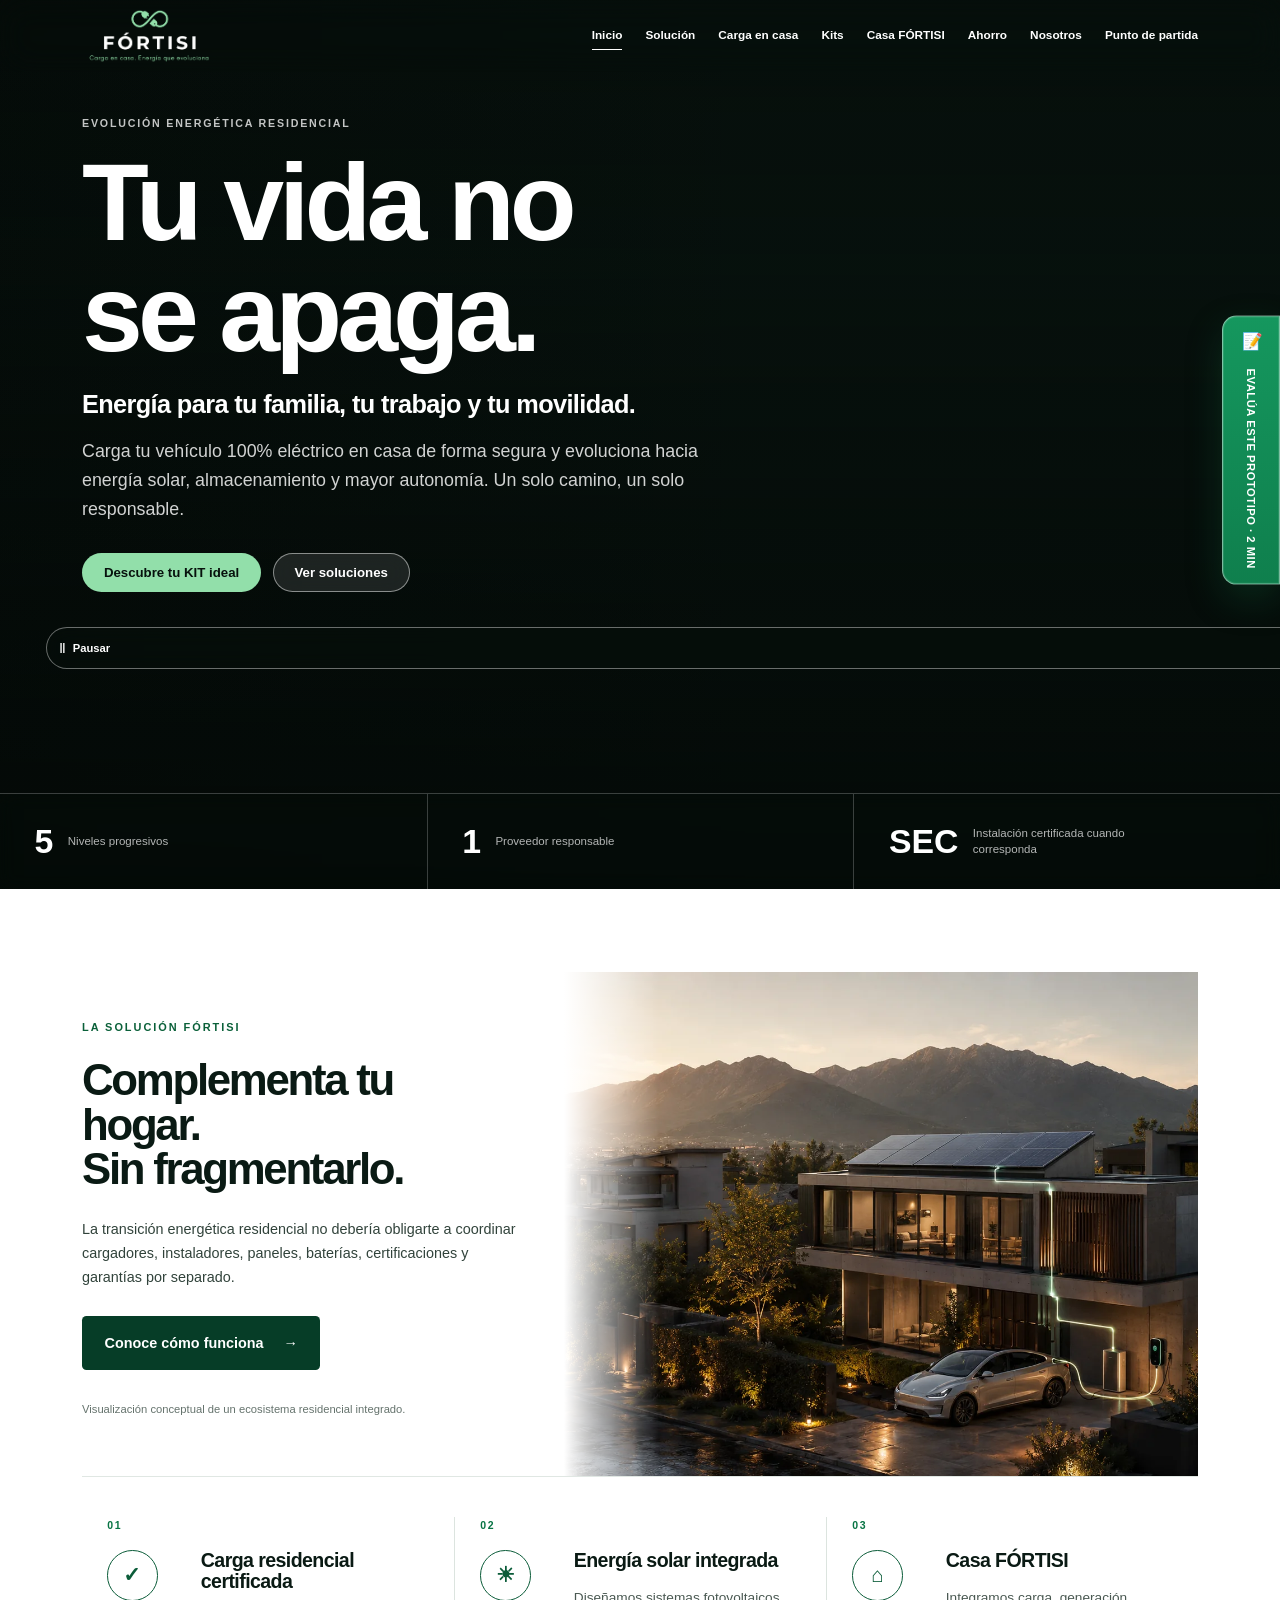
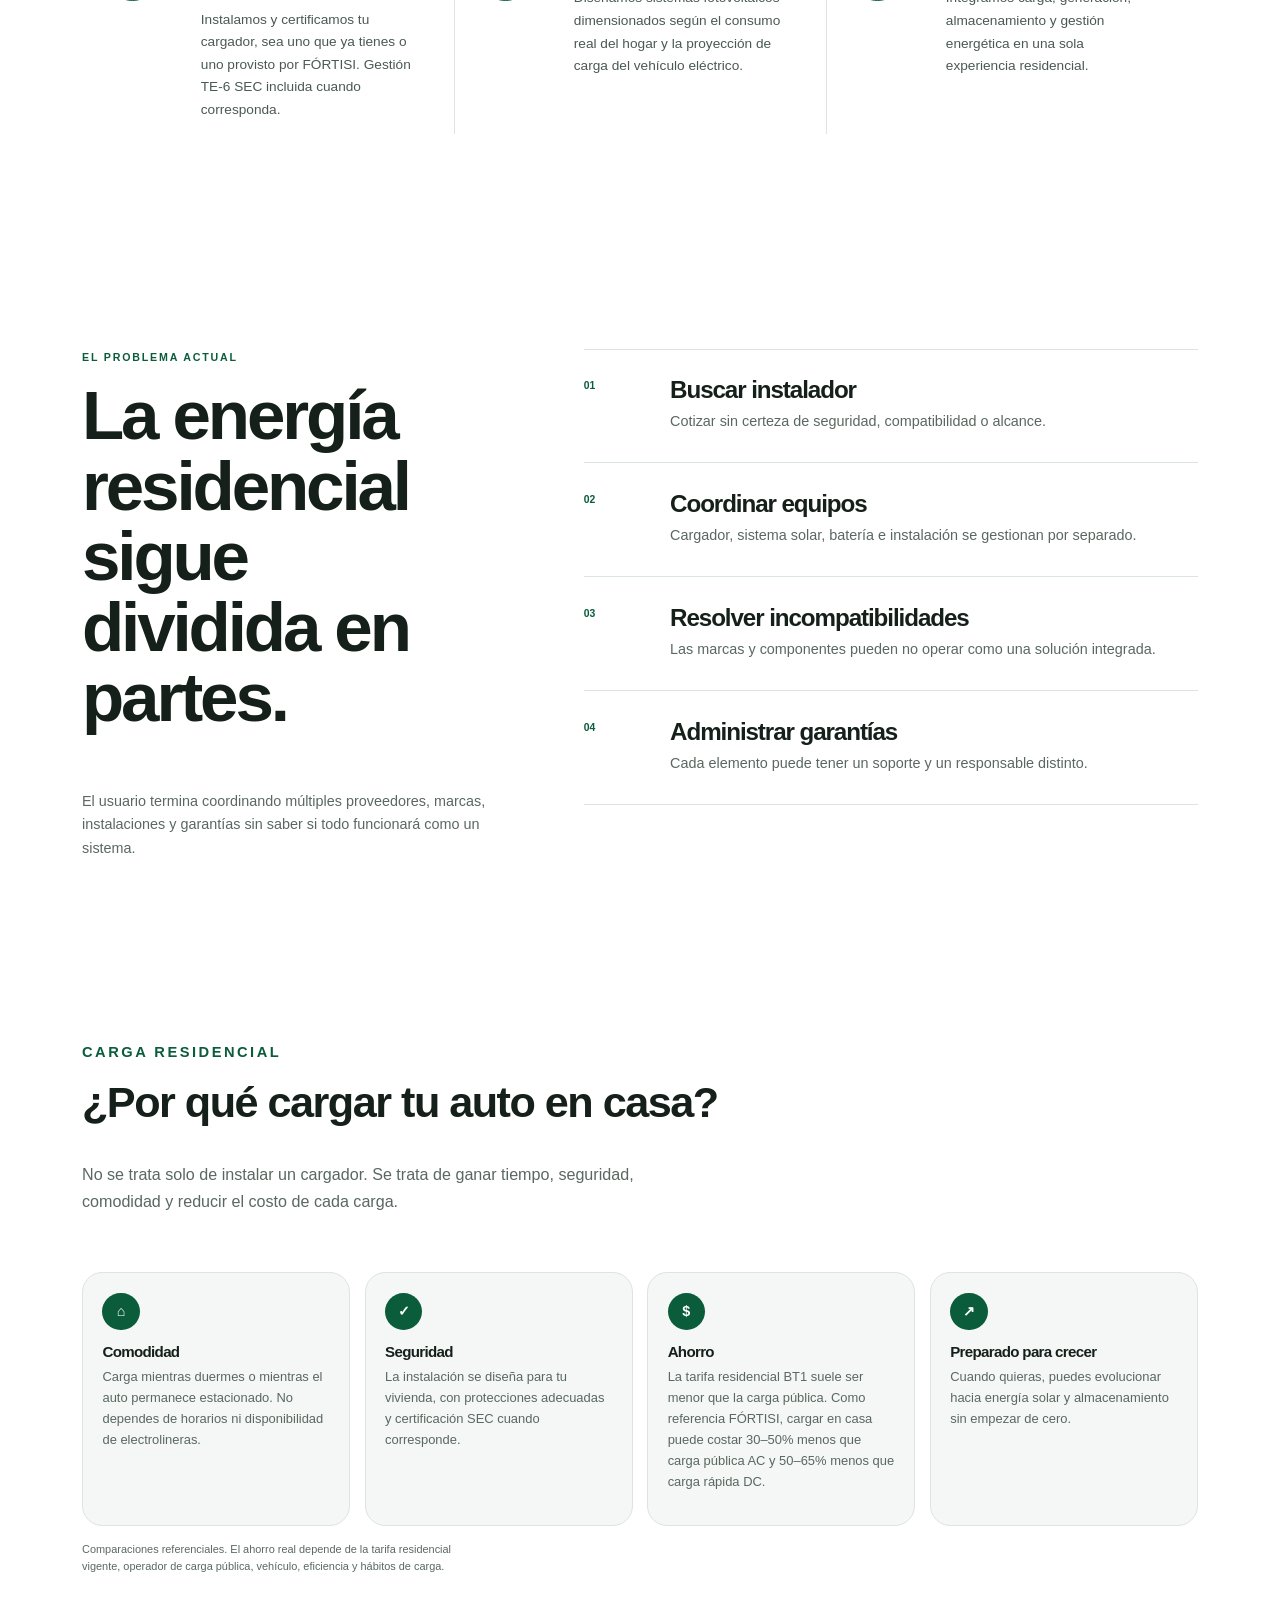
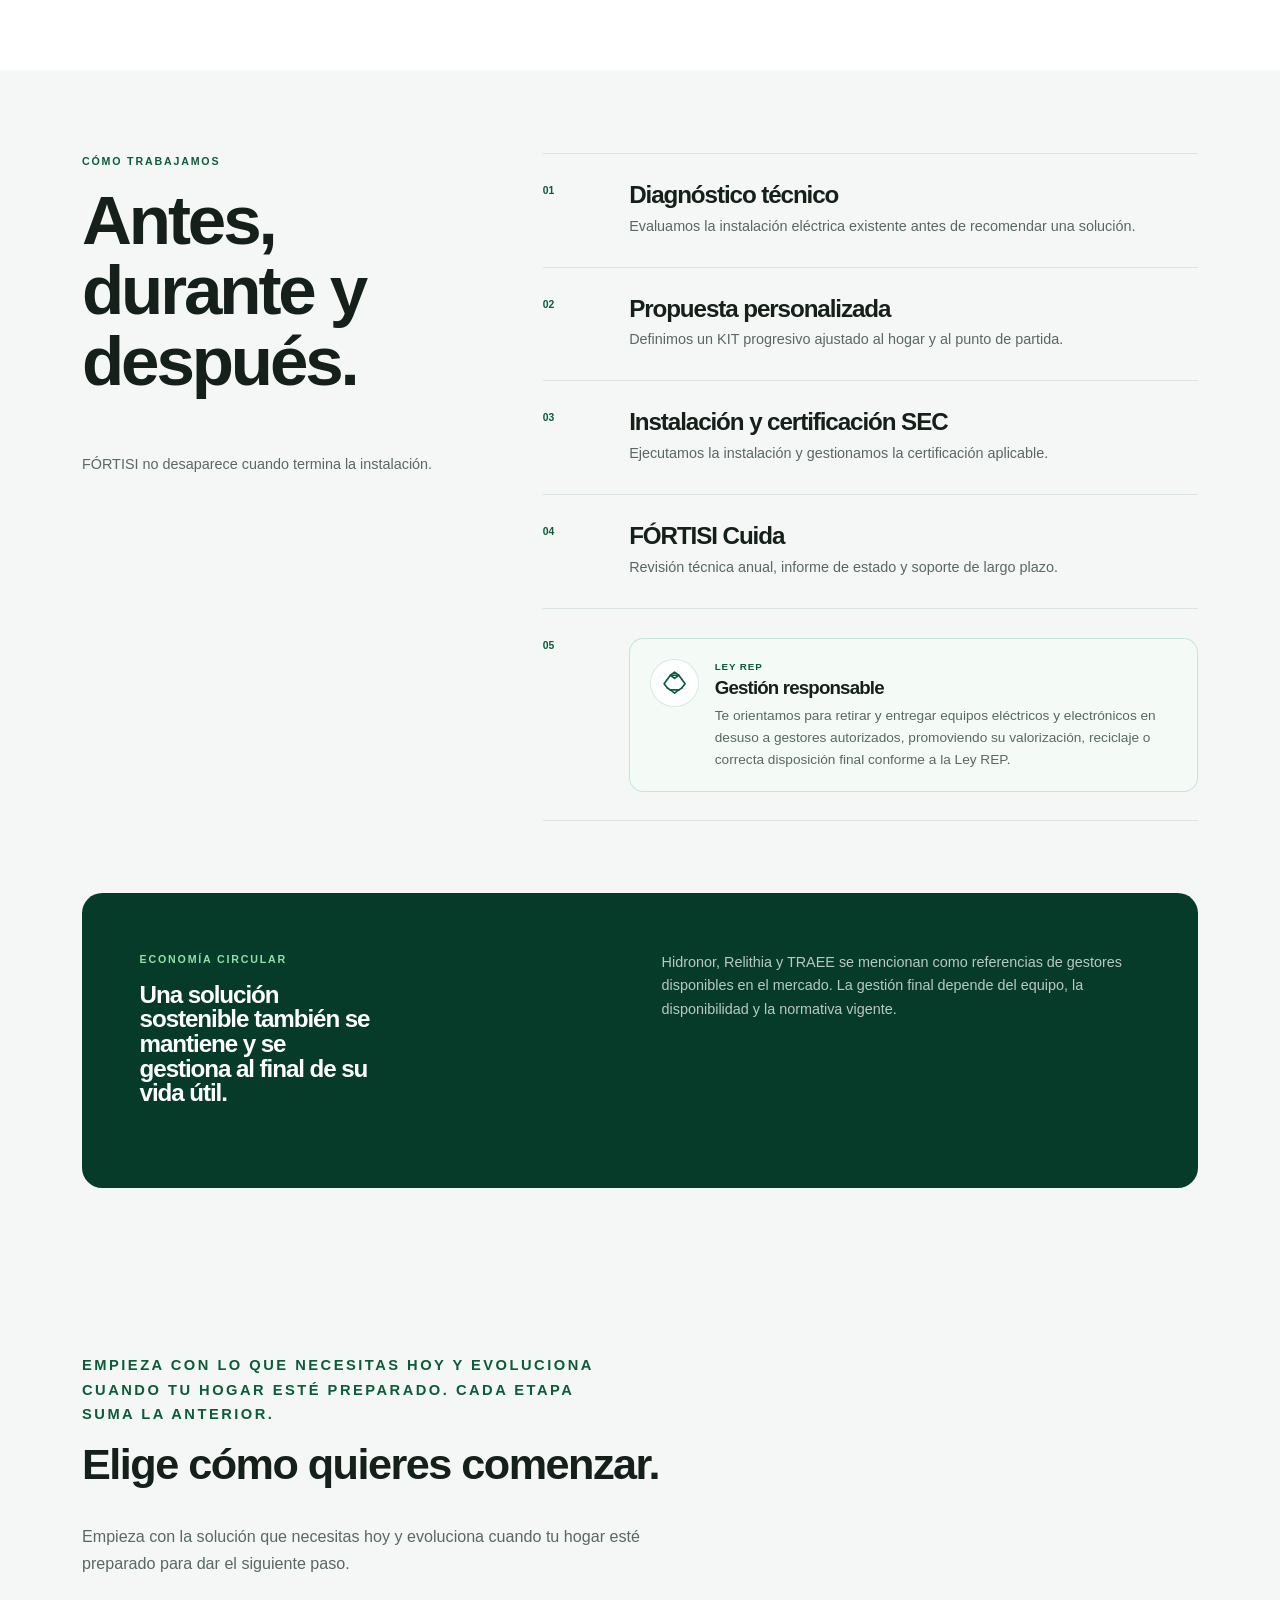
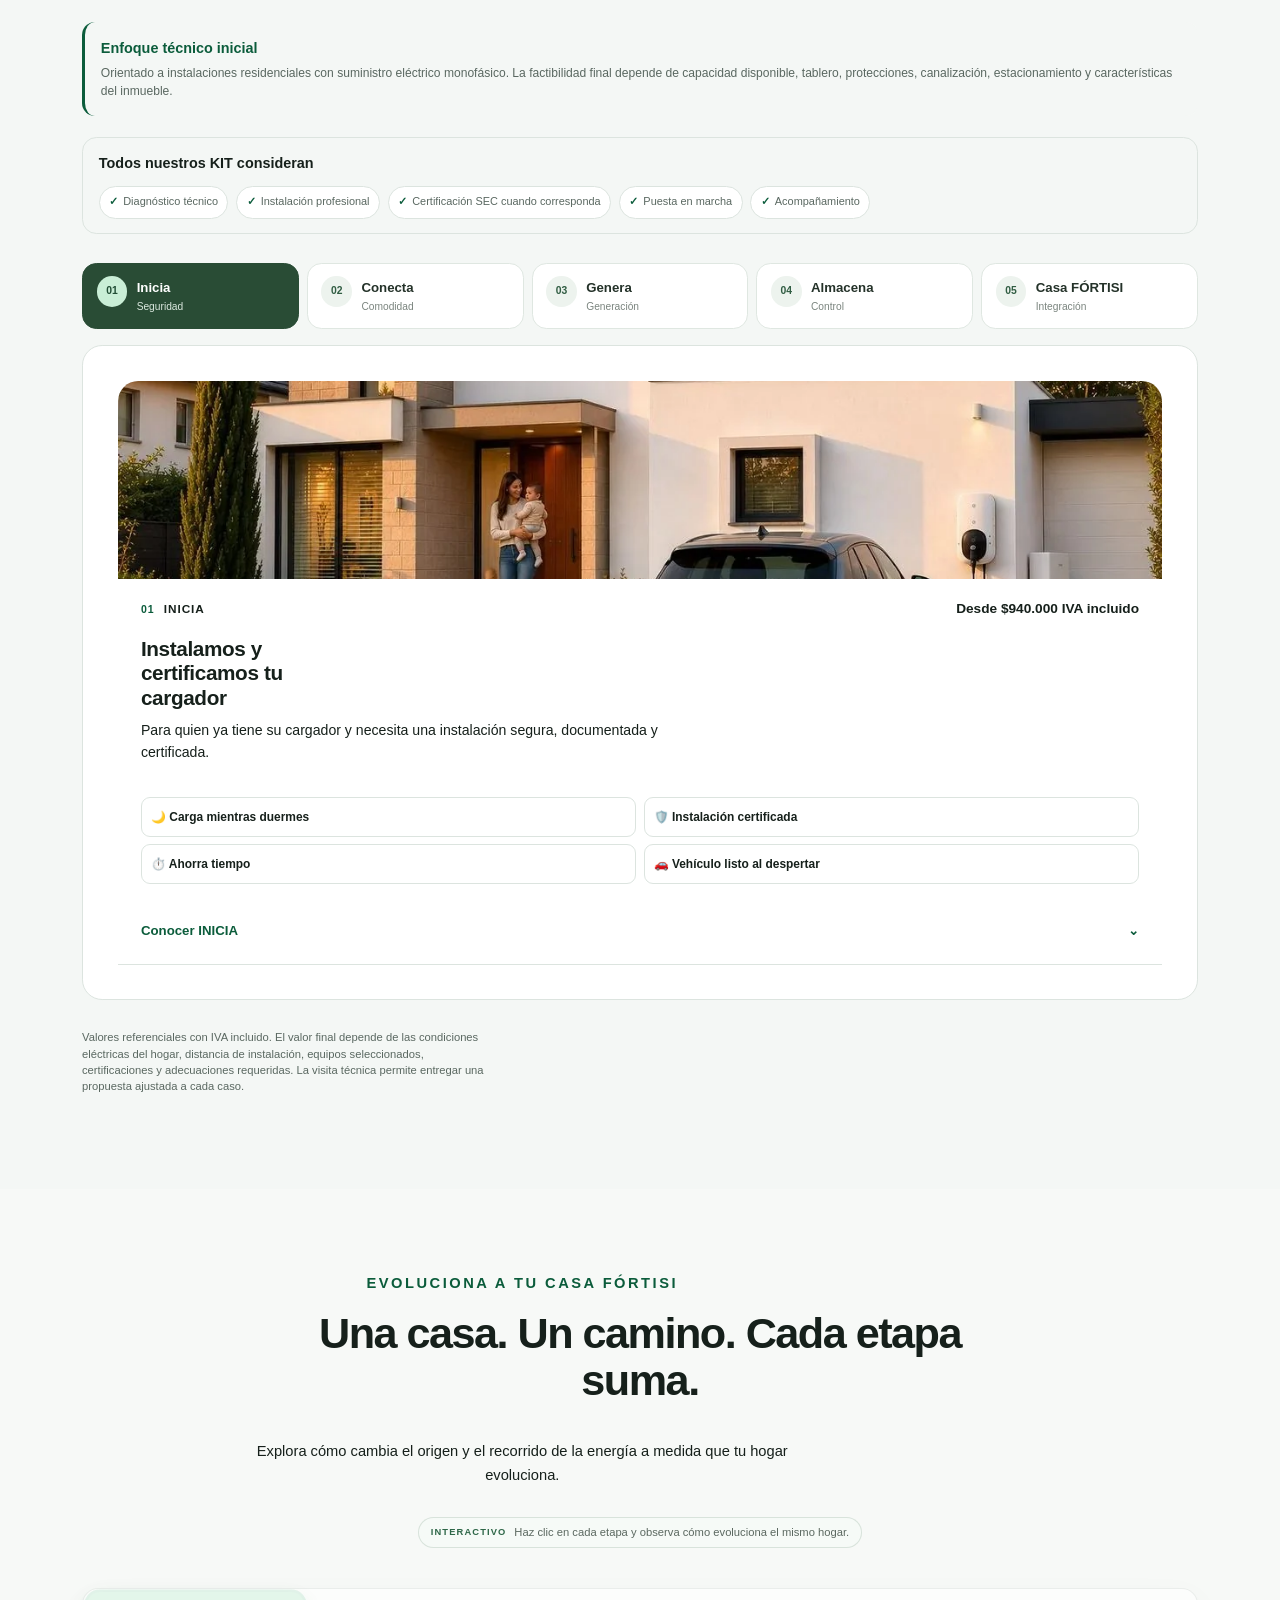
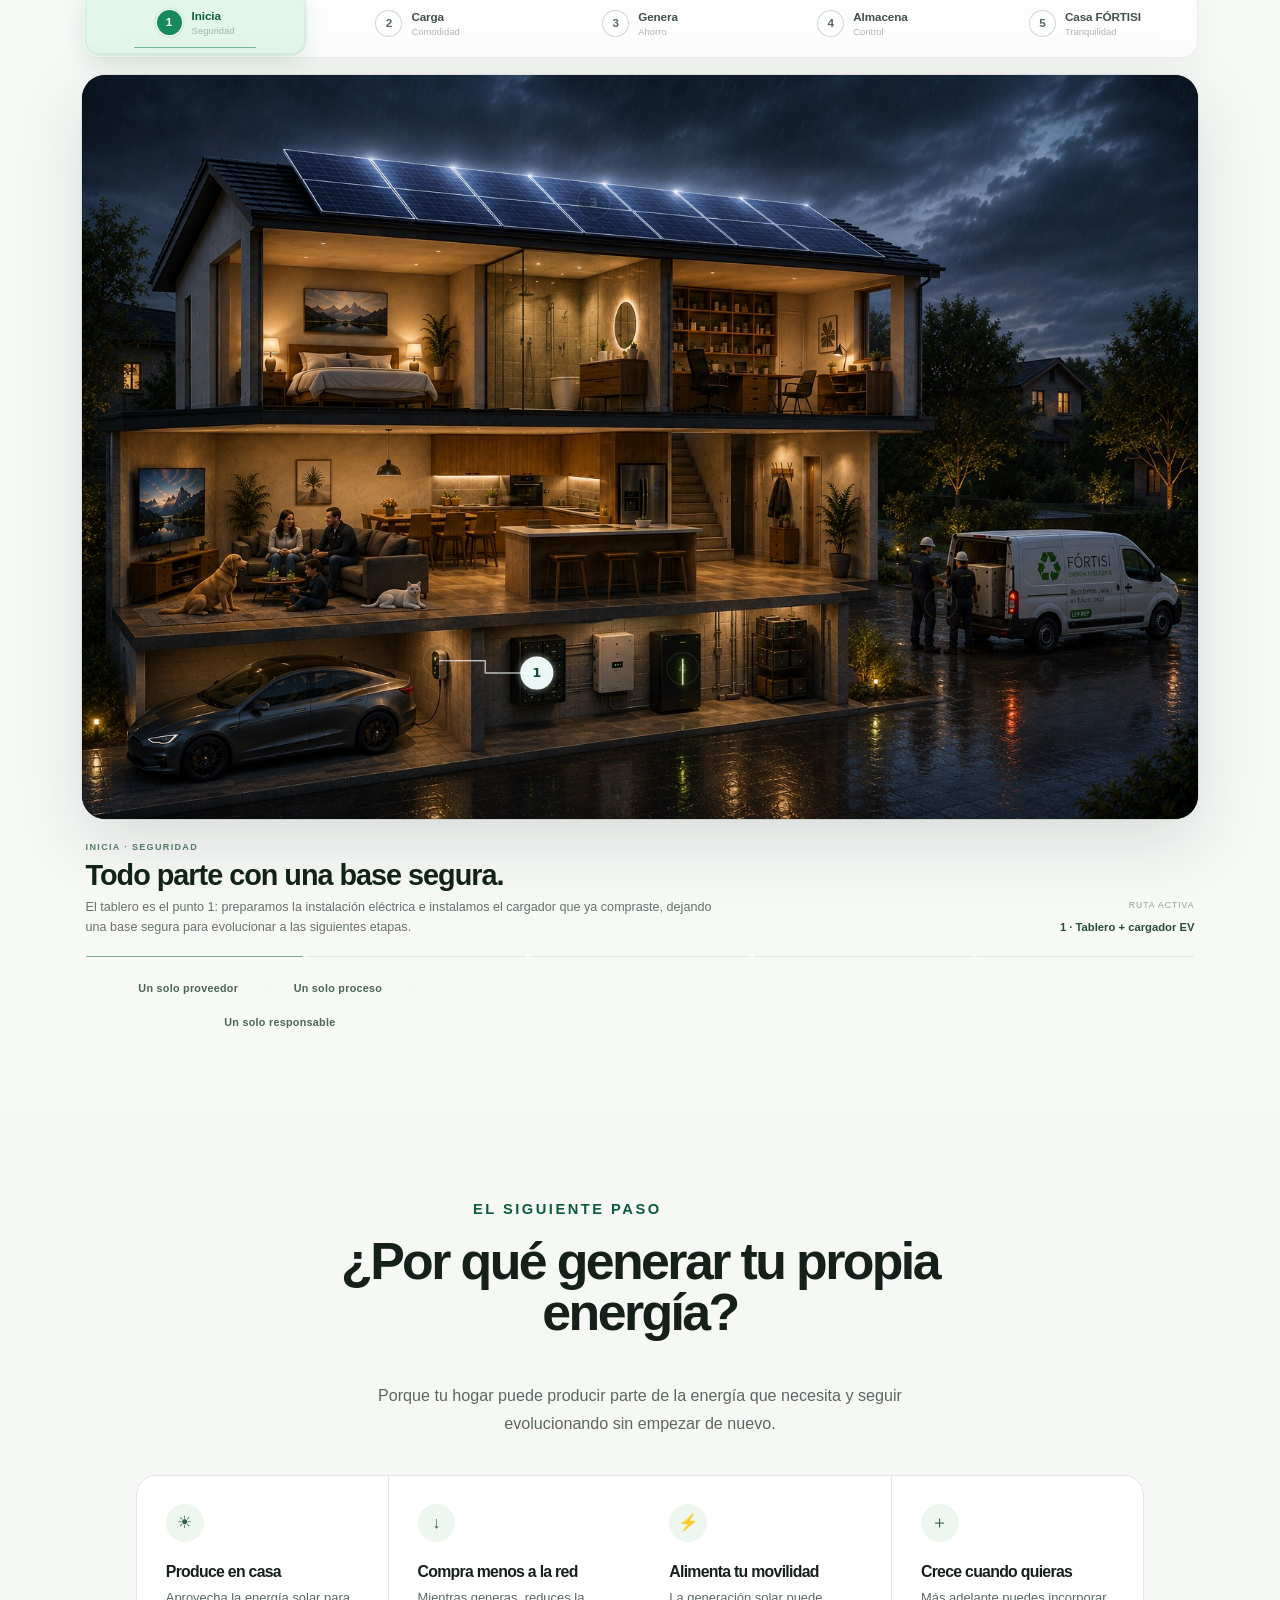
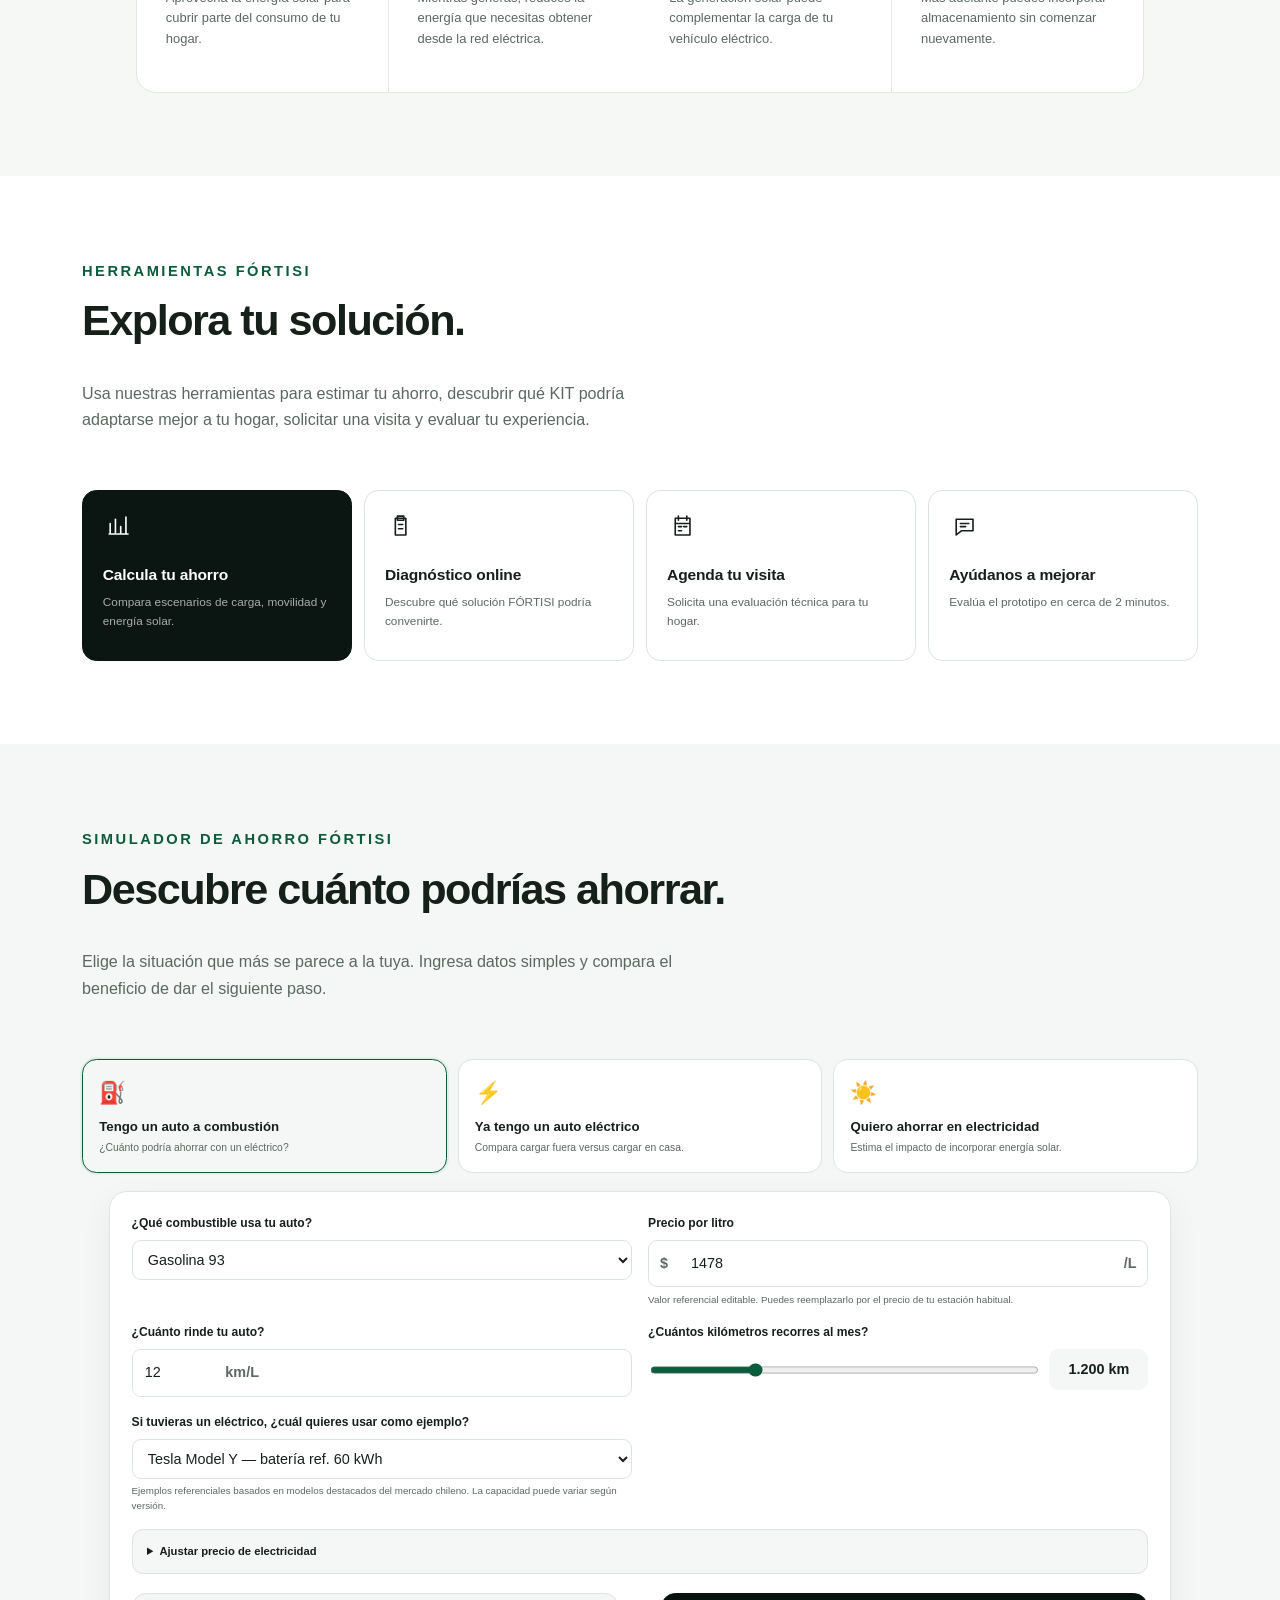
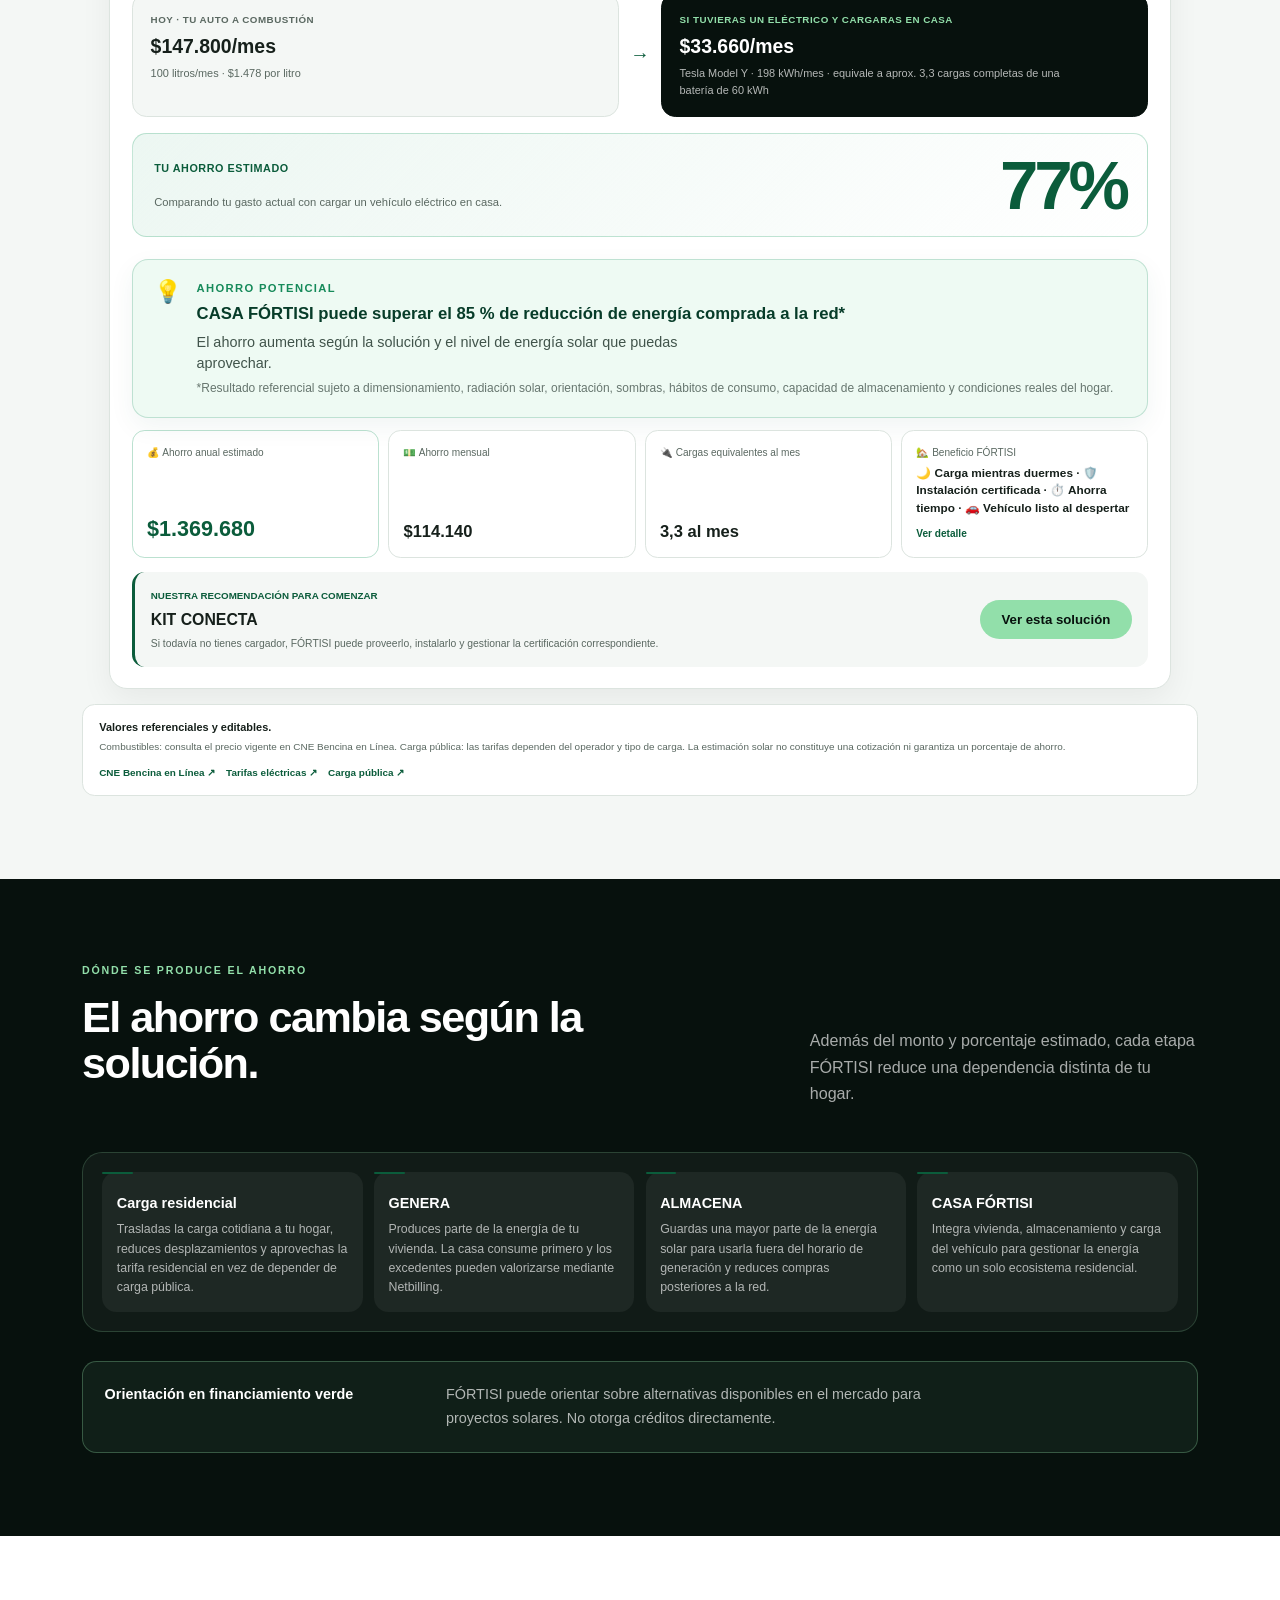
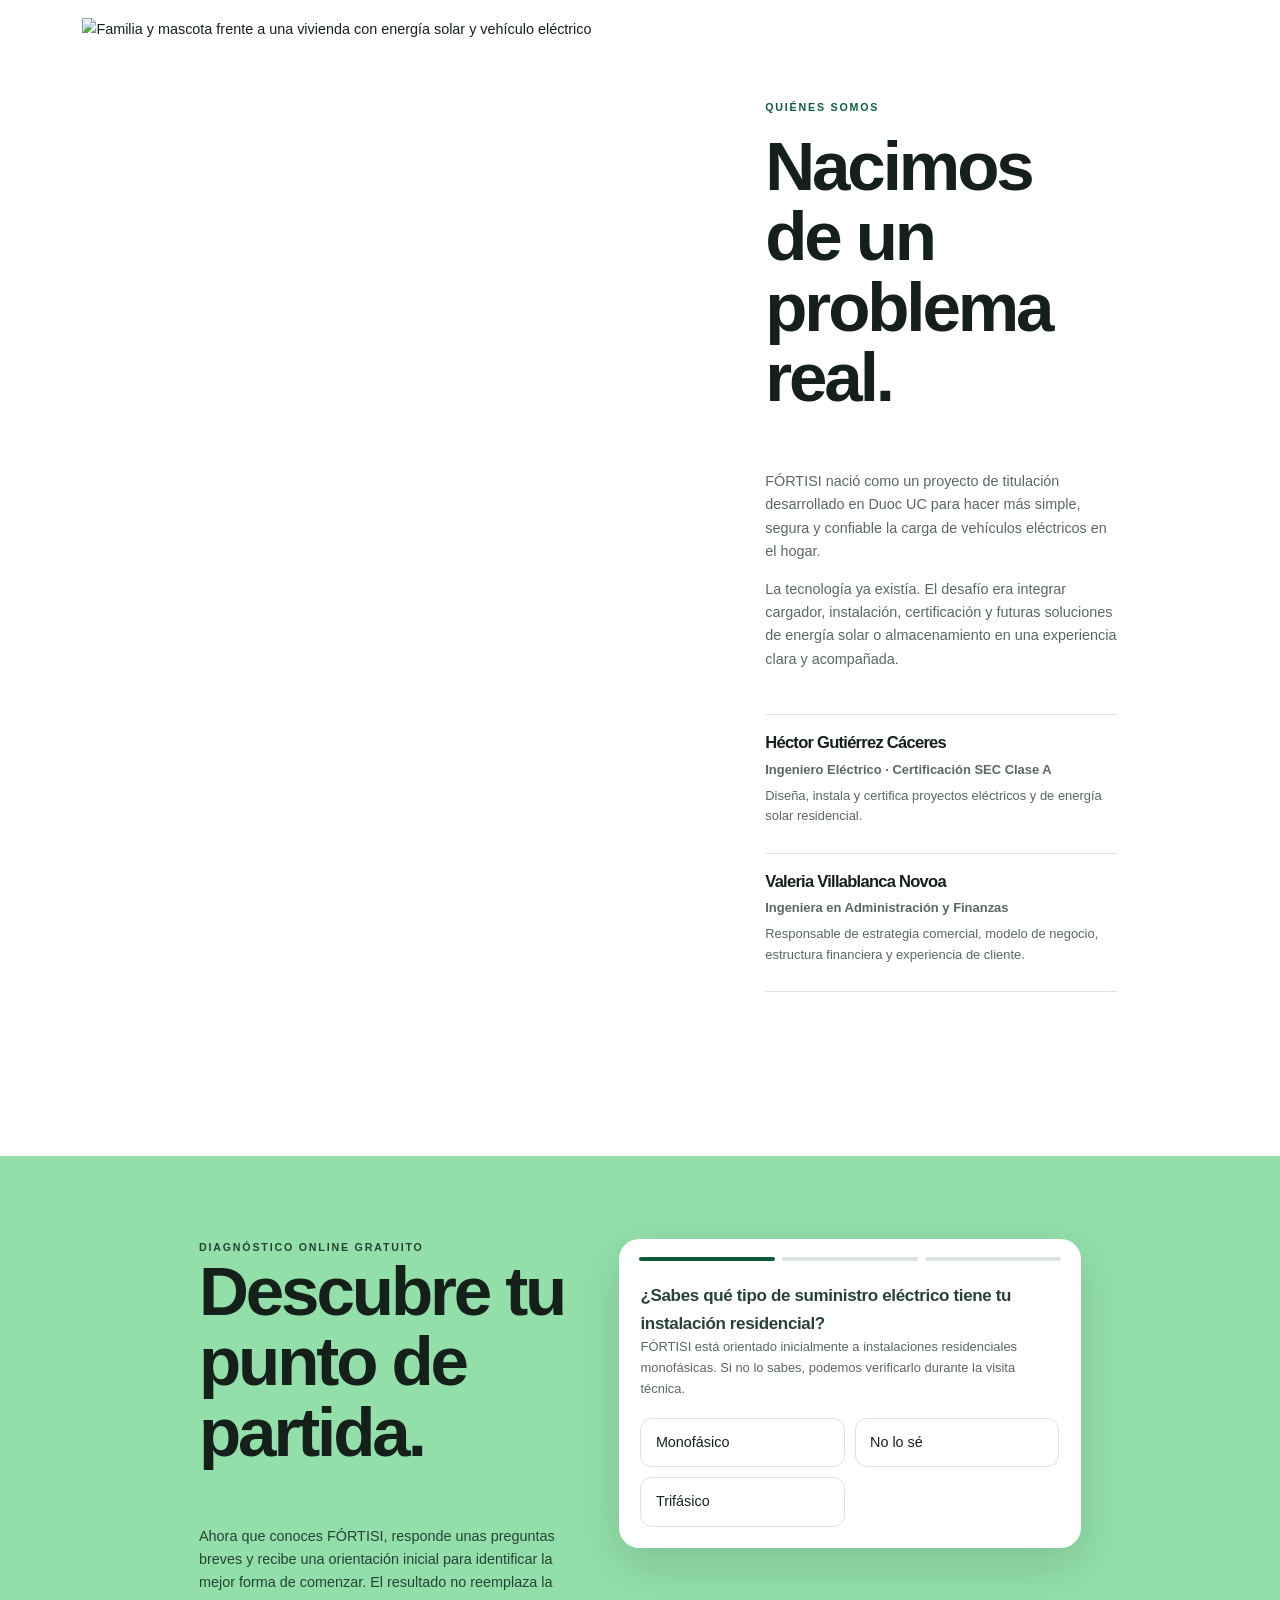
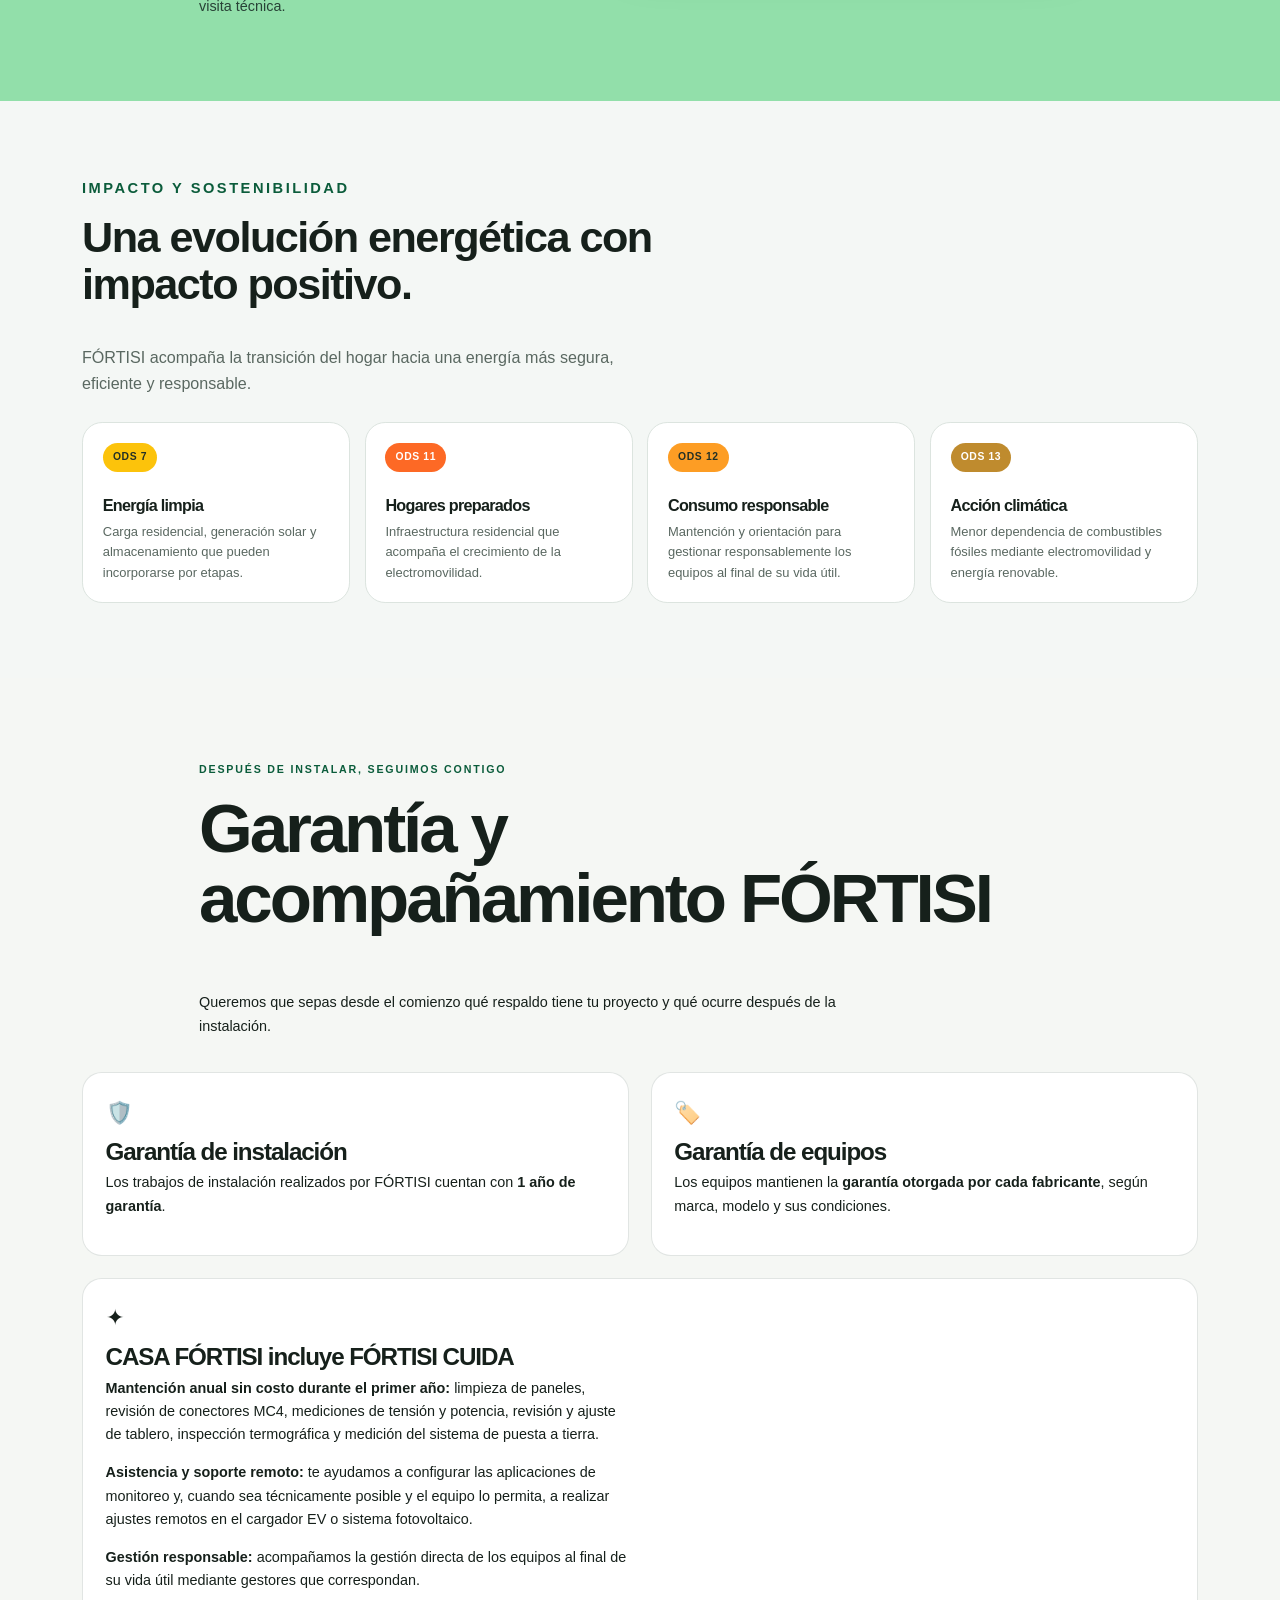
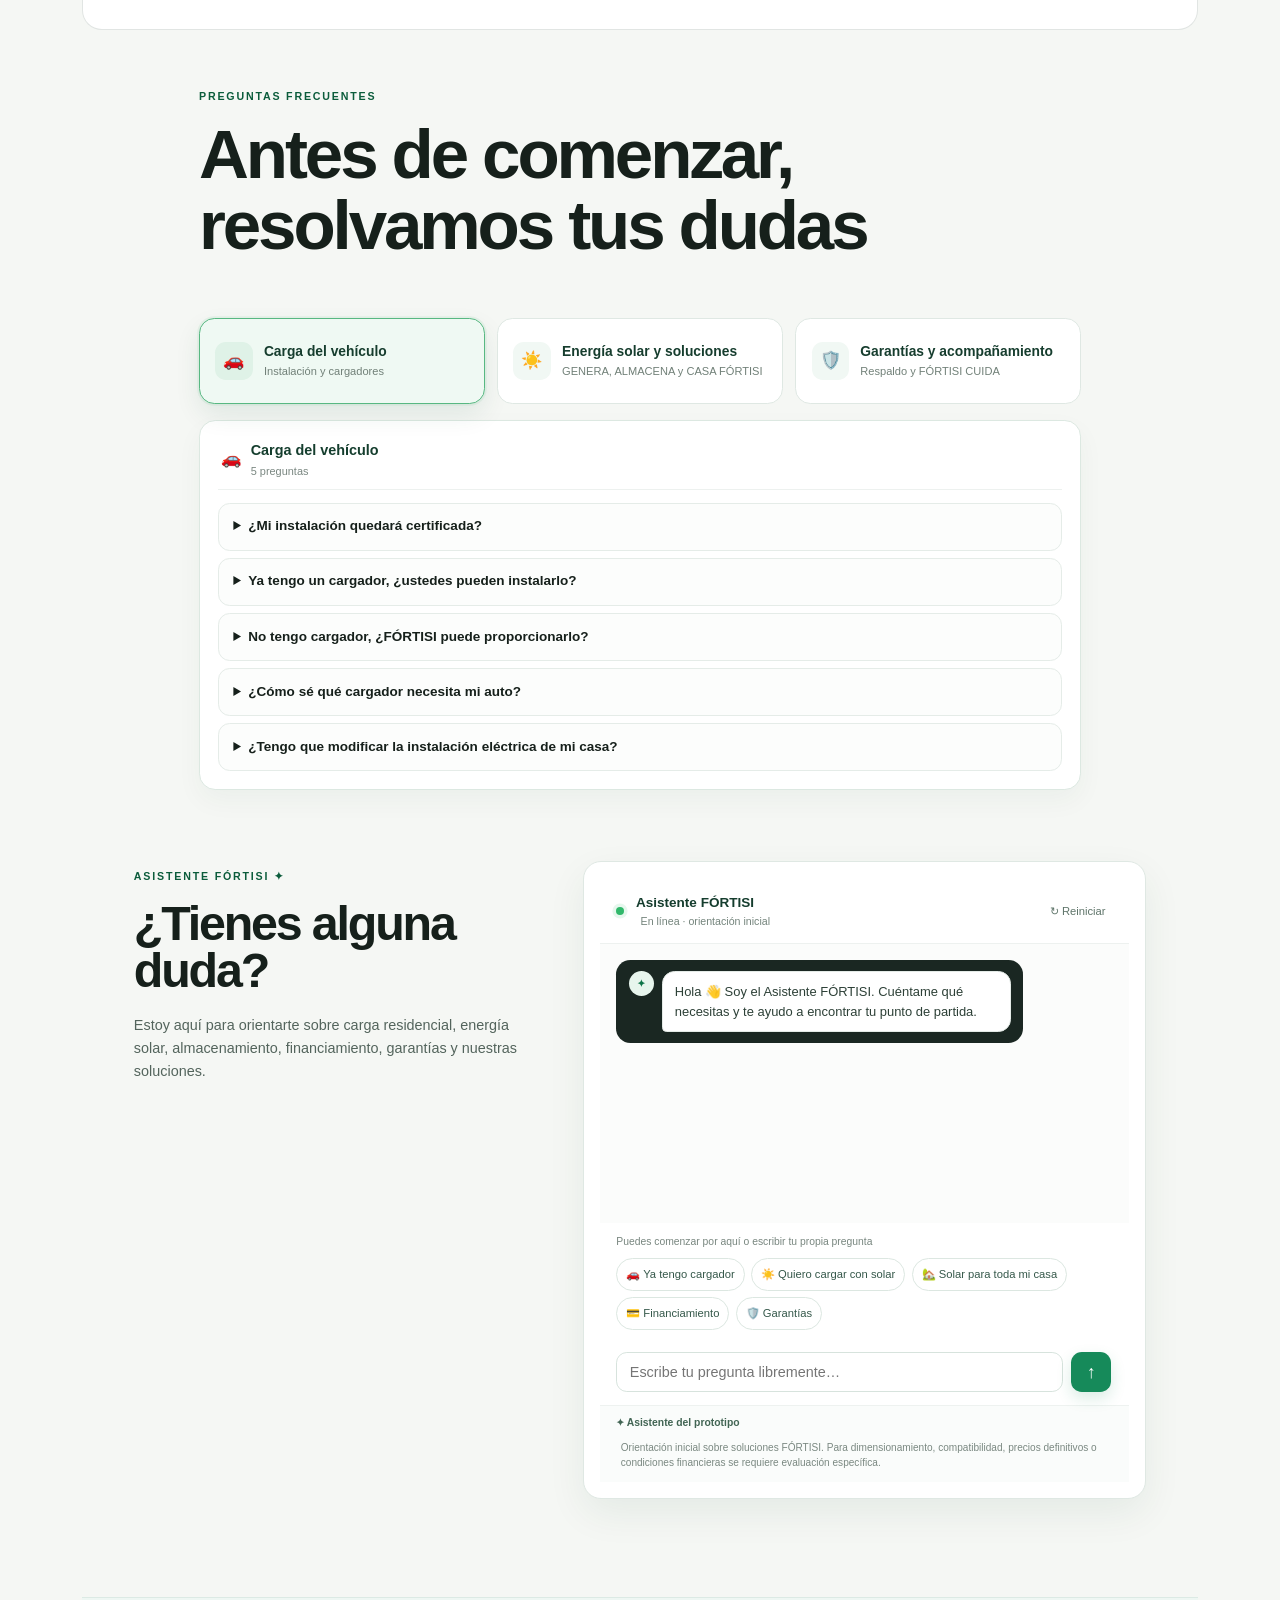
==== index.html @ f65b1d11 "Update index.html" ====
<!-- FÓRTISI · Prototipo final -->
<!DOCTYPE html>

<html lang="es-CL"><head><meta content="text/html; charset=utf-8" http-equiv="Content-Type"/>
<meta content="width=device-width, initial-scale=1" name="viewport"/>
<title>FÓRTISI | Tu vida no se apaga</title>
<meta content="FÓRTISI integra carga residencial para vehículos eléctricos, energía solar, almacenamiento, certificación SEC y mantención en un solo camino para tu hogar." name="description"/>
<meta content="#07110D" name="theme-color"/>
<link href="https://fortisi.cl/" rel="canonical"/>
<meta content="website" property="og:type"/>
<meta content="es_CL" property="og:locale"/>
<meta content="FÓRTISI" property="og:site_name"/>
<meta content="FÓRTISI — Tu vida no se apaga" property="og:title"/>
<meta content="Energía para tu familia, tu trabajo y tu movilidad. Carga, genera, almacena y evoluciona desde tu hogar." property="og:description"/>
<meta content="https://fortisi.cl/" property="og:url"/>
<meta content="https://fortisi.cl/assets/images/hero.webp" property="og:image"/>
<meta content="summary_large_image" name="twitter:card"/>
<meta content="FÓRTISI — Tu vida no se apaga" name="twitter:title"/>
<meta content="Evolución energética residencial integrada." name="twitter:description"/>
<meta content="https://fortisi.cl/assets/images/hero.webp" name="twitter:image"/>
<link as="image" fetchpriority="high" href="assets/images/hero.webp" rel="preload"/>
<script type="application/ld+json">
  {
    "@context":"https://schema.org",
    "@type":"Organization",
    "name":"FÓRTISI",
    "url":"https://fortisi.cl/",
    "email":"contacto@fortisi.cl",
    "telephone":"+56988221485",
    "description":"Empresa EnergyTech que integra carga residencial, energía solar, almacenamiento y gestión energética del hogar.",
    "areaServed":{"@type":"AdministrativeArea","name":"Región Metropolitana, Chile"},
    "founder":[
      {"@type":"Person","name":"Héctor Gutiérrez Cáceres"},
      {"@type":"Person","name":"Valeria Villablanca Novoa"}
    ]
  }
  </script>
<link href="assets/css/styles.css?v=6.4" rel="stylesheet"/>
<style id="fortisi-hero-video-mobile-fix">
/* FÓRTISI · Hero video móvil
   Evita que reglas responsive antiguas oculten el video en iPhone/Android. */
#inicio.hero{
  position:relative;
  overflow:hidden;
}
#inicio.hero .hero__fallback,
#inicio.hero .hero__video{
  position:absolute;
  inset:0;
  width:100%;
  height:100%;
}
#inicio.hero .hero__fallback{
  z-index:0;
}
#inicio.hero .hero__fallback img{
  width:100%;
  height:100%;
  object-fit:cover;
}
#inicio.hero .hero__video{
  z-index:1;
  display:block !important;
  visibility:visible !important;
  opacity:1 !important;
  object-fit:cover;
  object-position:center center;
  pointer-events:none;
  background:transparent;
}
#inicio.hero .hero__overlay{
  z-index:2;
}
#inicio.hero .hero__content,
#inicio.hero .media-toggle,
#inicio.hero .hero__rail{
  position:relative;
  z-index:3;
}
@media (max-width:720px){
  #inicio.hero .hero__video{
    display:block !important;
    visibility:visible !important;
    opacity:1 !important;
    min-width:100%;
    min-height:100%;
    width:100%;
    height:100%;
  }
}
</style>

<!-- Interfaz FÓRTISI -->
<style id="fortisi-v64-solution-premium">
.solution-premium{background:#fff;color:#0c1d16;padding:clamp(72px,8vw,132px) 0 0;overflow:hidden}
.solution-premium__wrap{max-width:1540px;margin:0 auto}
.solution-premium__hero{display:grid;grid-template-columns:minmax(500px,.95fr) minmax(0,1.25fr);min-height:560px;align-items:stretch;column-gap:0}
.solution-premium__copy{padding:clamp(28px,3.2vw,52px) clamp(34px,4vw,64px) 42px 0;display:flex;flex-direction:column;justify-content:center;align-items:flex-start;position:relative;z-index:2}
.solution-premium__copy .eyebrow{margin:0 0 24px;color:#0a6039;letter-spacing:.18em;font-size:.76rem;font-weight:700;text-transform:uppercase}
.solution-premium__copy h2{font-size:clamp(3rem,3.8vw,4.65rem);line-height:1.01;letter-spacing:-.052em;margin:0 0 30px;max-width:650px;color:#0a1a14;text-wrap:balance}
.solution-premium__lead{font-size:clamp(1rem,1.12vw,1.18rem);line-height:1.65;max-width:560px;color:#31433b;margin:0 0 30px}
.solution-premium__cta{display:inline-flex;align-items:center;gap:22px;background:#063d27;color:#fff;text-decoration:none;padding:17px 25px;border-radius:5px;font-weight:650;transition:transform .2s ease,background .2s ease}
.solution-premium__cta:hover{transform:translateY(-2px);background:#075432}
.solution-premium__caption{margin-top:34px;padding-top:0;font-size:.78rem;color:#65736d;max-width:390px;line-height:1.45}
.solution-premium__media{margin:0;min-width:0;position:relative;overflow:hidden;min-height:560px}
.solution-premium__media:before{content:"";position:absolute;z-index:1;left:0;top:0;bottom:0;width:15%;background:linear-gradient(90deg,#fff 0%,rgba(255,255,255,.72) 28%,rgba(255,255,255,0) 100%);pointer-events:none}
.solution-premium__media img{display:block;width:100%;height:100%;min-height:560px;object-fit:cover;object-position:55% 52%}
.solution-premium__features{border-top:1px solid #e0e7e3;display:grid;grid-template-columns:repeat(3,1fr);padding:44px 0 54px}
.solution-premium__features article{position:relative;display:grid;grid-template-columns:82px 1fr;gap:22px;padding:10px 48px 14px 28px;min-height:176px}
.solution-premium__features article+article{border-left:1px solid #dce4df}
.solution-premium__features .index{position:absolute;top:0;left:28px;color:#087444;font-size:.73rem;font-weight:800;letter-spacing:.16em}
.solution-premium__feature-icon{margin-top:27px;width:56px;height:56px;border:2px solid #0b5c39;color:#0b5c39;display:grid;place-items:center;border-radius:50%;font-size:1.45rem;font-weight:700}
.solution-premium__features h3{font-size:clamp(1.25rem,1.7vw,1.65rem);line-height:1.08;margin:27px 0 18px;color:#0a1a14;letter-spacing:-.03em}
.solution-premium__features p{margin:0;color:#4a5952;font-size:.95rem;line-height:1.65}
@media(max-width:1100px){.solution-premium{padding-top:72px}.solution-premium__hero{grid-template-columns:1fr}.solution-premium__copy{padding-right:0;padding-bottom:34px}.solution-premium__caption{margin-top:34px;padding-top:0}.solution-premium__media{border-radius:18px;min-height:440px}.solution-premium__media:before{display:none}.solution-premium__media img{min-height:440px}.solution-premium__features{grid-template-columns:1fr;margin-top:28px}.solution-premium__features article{grid-template-columns:64px 1fr;padding:24px 0 28px 0}.solution-premium__features article+article{border-left:0;border-top:1px solid #dce4df}.solution-premium__features .index{left:0;top:20px}.solution-premium__feature-icon{margin-top:30px}}
@media(max-width:600px){.solution-premium__copy h2{font-size:clamp(2.45rem,13vw,3.6rem)}.solution-premium__media,.solution-premium__media img{min-height:330px}.solution-premium__features article{grid-template-columns:52px 1fr}.solution-premium__feature-icon{width:44px;height:44px;font-size:1.1rem}.solution-premium__features h3{font-size:1.25rem}}
</style>
<style>
.prototype-survey-tab{ text-decoration:none; }
</style>
<style>
.trust-faq{padding:84px 0;background:#f5f7f4}.trust-faq__head{max-width:760px;margin-bottom:30px}.trust-grid{display:grid;grid-template-columns:repeat(2,minmax(0,1fr));gap:18px}.trust-card{background:#fff;border:1px solid rgba(10,40,30,.12);border-radius:22px;padding:25px}.trust-card>span{font-size:24px}.trust-card h3{margin:10px 0 8px}.trust-card--wide{grid-column:1/-1}.faq-block{margin-top:64px;max-width:920px}.faq-list{margin-top:24px;border-top:1px solid rgba(10,40,30,.14)}.faq-list details{border-bottom:1px solid rgba(10,40,30,.14);padding:0}.faq-list summary{cursor:pointer;font-weight:700;padding:19px 42px 19px 0;position:relative;list-style:none}.faq-list summary::-webkit-details-marker{display:none}.faq-list summary:after{content:'+';position:absolute;right:8px;font-size:22px;font-weight:400}.faq-list details[open] summary:after{content:'–'}.faq-list details p{max-width:760px;margin:0;padding:0 42px 20px 0;line-height:1.65}.ai-demo{margin-top:72px;display:grid;grid-template-columns:.85fr 1.15fr;gap:34px;align-items:start}.ai-chat{background:#0a100e;color:#fff;border-radius:24px;padding:18px;box-shadow:0 20px 55px rgba(0,0,0,.14)}.ai-chat__messages{height:310px;overflow:auto;padding:8px;display:flex;flex-direction:column;gap:12px}.ai-msg{max-width:84%;padding:12px 14px;border-radius:16px;line-height:1.45;font-size:14px}.ai-msg--bot{background:#1a2722;align-self:flex-start}.ai-msg--user{background:#fff;color:#0a100e;align-self:flex-end}.ai-chat__form{display:flex;gap:8px;background:#fff;border-radius:14px;padding:6px;margin-top:10px}.ai-chat__form input{flex:1;border:0;outline:0;padding:10px;font:inherit;min-width:0}.ai-chat__form button{border:0;background:#173e30;color:#fff;width:42px;height:42px;border-radius:10px;font-size:20px;cursor:pointer}.ai-chat small{display:block;color:#b9c5c0;margin:10px 5px 0}.kit-guarantee{margin-top:12px;padding:12px 14px;border-radius:12px;background:rgba(23,62,48,.06);font-size:13px;line-height:1.5}@media(max-width:760px){.trust-grid,.ai-demo{grid-template-columns:1fr}.trust-card--wide{grid-column:auto}.trust-faq{padding:56px 0}.ai-chat__messages{height:280px}}
</style>
<style id="fortisi-v711-tournament-card">
/* V7.11 — solo mejora visual del cuadro final de Innova Sostenible */
.tournament-strip.tournament-strip--highlight{
  width:min(94%,1500px)!important;
  margin:42px auto 46px!important;
  border-radius:26px!important;
  padding:0!important;
  overflow:hidden;
  box-shadow:0 22px 55px rgba(5,55,37,.14);
}
.tournament-strip--highlight .tournament-strip__content{
  width:100%!important;
  max-width:none!important;
  margin:0!important;
  padding:38px 52px 34px!important;
  box-sizing:border-box;
}
.tournament-strip--highlight .tournament-strip__eyebrow{
  font-size:.84rem!important;
  letter-spacing:.14em!important;
  line-height:1.35!important;
  margin-bottom:10px!important;
}
.tournament-strip--highlight h3{
  font-size:clamp(1.65rem,2vw,2.25rem)!important;
  line-height:1.12!important;
  margin:0 0 12px!important;
}
.tournament-strip--highlight p{
  max-width:1180px!important;
  font-size:clamp(1rem,1.12vw,1.14rem)!important;
  line-height:1.58!important;
  margin:7px 0!important;
}
.tournament-strip--highlight .tournament-strip__cta-copy{
  max-width:1280px!important;
  margin-top:16px!important;
}
.tournament-strip--highlight .tournament-strip__institutions{
  margin-top:20px!important;
  font-size:.86rem!important;
  letter-spacing:.02em!important;
}
@media(max-width:760px){
  .tournament-strip.tournament-strip--highlight{
    width:calc(100% - 28px)!important;
    margin:28px auto 34px!important;
    border-radius:20px!important;
  }
  .tournament-strip--highlight .tournament-strip__content{
    padding:28px 24px 26px!important;
  }
}
</style>
<style id="fortisi-v712-solar-goals">
.solar-goal-card{padding:clamp(24px,4vw,54px)!important}
.solar-goal-header{text-align:center;max-width:760px;margin:0 auto 30px}
.solar-goal-header h3{font-size:clamp(1.55rem,2.4vw,2.25rem);margin:8px 0}
.solar-goal-header p{color:var(--muted,#66736d);margin:0}
.solar-goal-options{display:grid;grid-template-columns:1fr 1fr;gap:16px;max-width:980px;margin:0 auto 36px}
.solar-goal-option{appearance:none;text-align:left;background:#fff;border:1px solid #dbe5df;border-radius:18px;padding:22px;cursor:pointer;transition:.2s ease;color:inherit}
.solar-goal-option:hover,.solar-goal-option.is-active{border-color:#168a5a;box-shadow:0 10px 26px rgba(0,80,52,.08)}
.solar-goal-option.is-active{background:#f2fbf6}
.solar-goal-option__icon{display:block;font-size:1.6rem;margin-bottom:10px}
.solar-goal-option strong{display:block;font-size:1.06rem;margin-bottom:7px}
.solar-goal-option small{display:block;line-height:1.5;color:#66736d}
.goal-explainer{text-align:center;max-width:820px;margin:8px auto 28px}
.goal-explainer h4{font-size:clamp(1.35rem,2vw,1.85rem);margin:7px 0 8px}
.goal-explainer p{color:#66736d;line-height:1.55}
.solar-compare-kits{display:grid;grid-template-columns:1fr 1fr;gap:18px}
.solar-compare-kit{border:1px solid #dbe5df;border-radius:20px;padding:24px;background:#fff;display:flex;flex-direction:column}
.solar-compare-kit--featured{border-color:#168a5a;background:#f7fcf9}
.solar-compare-kit__top{display:flex;align-items:center;gap:12px;margin-bottom:14px}
.solar-compare-kit__top>span{font-size:1.65rem}
.solar-compare-kit__top div{display:flex;gap:7px;align-items:baseline}
.solar-compare-kit__top small{color:#168a5a;font-weight:800;letter-spacing:.12em}
.solar-compare-kit h5{font-size:1.28rem;margin:0 0 13px}
.solar-compare-kit p{line-height:1.58;color:#4d5b55}
.compact-flow{flex-wrap:wrap;margin:0 0 14px}
.solar-result-note{margin:12px 0 20px;padding:15px 16px;border-radius:14px;background:#f3f6f4}
.solar-result-note--strong{background:#e8f8ef}
.solar-result-note span,.solar-result-note small{display:block;color:#64726c}
.solar-result-note strong{display:block;margin:4px 0;font-size:1.08rem;color:#075d3c}
.solar-calc-disclaimer{margin-top:18px;padding:18px 20px;border-radius:16px;background:#071911;color:#fff}
.solar-calc-disclaimer p{margin:6px 0 0;color:rgba(255,255,255,.76);line-height:1.55}
.home-solar-input{max-width:720px;margin:0 auto 24px;padding:20px;border:1px solid #dbe5df;border-radius:16px;background:#fff}
.home-solar-input label{display:block;font-weight:800;margin-bottom:10px}
.home-solar-input small{display:block;color:#66736d;margin-top:8px}
@media(max-width:760px){.solar-goal-options,.solar-compare-kits{grid-template-columns:1fr}}
</style>
<style id="fortisi-v713-footer-final">
/* V7.13 — ajuste final solicitado: legibilidad y alineación del footer */
footer .footer-grid a,
footer .footer-nav a,
footer nav a{
  font-size:1.02rem !important;
  line-height:1.5 !important;
}
footer .footer-bottom,
footer .footer-note,
footer .footer-legal{
  width:100% !important;
  max-width:none !important;
}
footer .footer-bottom p,
footer .footer-note p,
footer .footer-legal p{
  max-width:1180px !important;
  width:100% !important;
  font-size:.92rem !important;
  line-height:1.6 !important;
  color:rgba(255,255,255,.62) !important;
}
@media (max-width:760px){
  footer .footer-grid a,
  footer .footer-nav a,
  footer nav a{font-size:.98rem !important}
  footer .footer-bottom p,
  footer .footer-note p,
  footer .footer-legal p{font-size:.86rem !important}
}
</style>
<style id="fortisi-v714-potential-savings">
.fortisi-potential-savings{
  max-width:980px;
  margin:24px auto 10px;
  display:flex;
  align-items:flex-start;
  gap:16px;
  padding:22px 24px;
  border-radius:18px;
  border:1px solid rgba(22,138,90,.22);
  background:#eefaf3;
  box-shadow:0 10px 28px rgba(7,93,60,.06);
}
.fortisi-potential-savings__icon{
  font-size:1.55rem;
  line-height:1;
  margin-top:2px;
}
.fortisi-potential-savings__content{
  flex:1;
  min-width:0;
}
.fortisi-potential-savings__eyebrow{
  display:block;
  margin-bottom:6px;
  font-size:.78rem;
  font-weight:800;
  letter-spacing:.12em;
  color:#168a5a;
}
.fortisi-potential-savings strong{
  display:block;
  font-size:clamp(1.06rem,1.45vw,1.28rem);
  line-height:1.35;
  color:#073c29;
}
.fortisi-potential-savings p{
  margin:7px 0 5px;
  color:#41544b;
  line-height:1.5;
}
.fortisi-potential-savings small{
  display:block;
  color:#67766f;
  line-height:1.45;
}
@media(max-width:760px){
  .fortisi-potential-savings{
    margin:18px 0 8px;
    padding:18px;
  }
}
</style>
<style id="fortisi-v715-solar-calculator">
.solar-compare-kits--calculator{align-items:stretch}
.solar-calc-result{
  margin:16px 0 20px;
  padding:18px;
  border-radius:16px;
  background:#f2f7f4;
  border:1px solid #dfe9e3;
}
.solar-calc-result--strong{
  background:#e9f8ef;
  border-color:#bfe6cf;
}
.solar-calc-result>span{
  display:block;
  font-size:.78rem;
  font-weight:800;
  letter-spacing:.08em;
  color:#527066;
  text-transform:uppercase;
}
.solar-calc-result>strong{
  display:block;
  margin:5px 0 8px;
  font-size:clamp(2rem,4vw,3.25rem);
  line-height:1;
  color:#087448;
}
.solar-calc-result__money{
  display:flex;
  flex-wrap:wrap;
  gap:8px 16px;
  align-items:baseline;
  margin-bottom:7px;
}
.solar-calc-result__money b{font-size:1.08rem;color:#123e2d}
.solar-calc-result__money small{font-size:.9rem;color:#557066}
.solar-calc-result em{
  display:block;
  font-style:normal;
  font-size:.82rem;
  line-height:1.4;
  color:#6d7b75;
}
.fortisi-potential-savings--ev{margin-top:22px}
</style><style id="fortisi-v716-home-clarity">
.fortisi-potential-savings--home{
  margin-top:18px!important;
  background:#f3faf6!important;
  border-color:#bfe3ce!important;
}
.fortisi-potential-savings--home .fortisi-potential-savings__eyebrow{
  color:#087448!important;
}
.fortisi-potential-savings--home small{
  display:block;
  margin-top:8px;
  font-weight:600;
  color:#52675e!important;
}
</style><style id="fortisi-v717-solar-refine">
/* V7.17 — comparador solar alineado + selección sutil */
[data-solar-goal-panel="ev"] .solar-compare-kits{
  align-items:stretch!important;
  grid-auto-rows:1fr;
}
[data-solar-goal-panel="ev"] .solar-compare-kit{
  position:relative;
  display:grid!important;
  grid-template-rows:auto minmax(56px,auto) auto minmax(120px,auto) auto auto;
  height:100%;
  min-height:560px;
  gap:0;
  transition:
    transform .24s ease,
    box-shadow .24s ease,
    border-color .24s ease,
    background-color .24s ease;
  cursor:pointer;
  overflow:hidden;
}
[data-solar-goal-panel="ev"] .solar-compare-kit:hover{
  transform:translateY(-2px);
  border-color:rgba(22,138,90,.45)!important;
  box-shadow:0 16px 38px rgba(7,93,60,.10);
}
[data-solar-goal-panel="ev"] .solar-compare-kit.is-selected{
  transform:translateY(-3px);
  border-color:#57b982!important;
  background:#f7fcf9!important;
  box-shadow:
    0 0 0 2px rgba(107,224,155,.14),
    0 18px 42px rgba(7,93,60,.14);
}
[data-solar-goal-panel="ev"] .solar-compare-kit.is-selected::before{
  content:"";
  position:absolute;
  inset:0;
  pointer-events:none;
  background:linear-gradient(135deg,rgba(127,229,170,.10),transparent 34%);
}
[data-solar-goal-panel="ev"] .solar-compare-kit__top{
  min-height:46px;
}
[data-solar-goal-panel="ev"] .solar-compare-kit h5{
  min-height:56px;
  display:flex;
  align-items:flex-start;
  margin-bottom:12px!important;
}
[data-solar-goal-panel="ev"] .compact-flow{
  min-height:48px;
  align-content:flex-start;
}
[data-solar-goal-panel="ev"] .solar-compare-kit>p{
  min-height:120px;
  margin:10px 0 14px!important;
}
[data-solar-goal-panel="ev"] .solar-calc-result{
  min-height:178px;
  margin:0 0 20px!important;
  display:flex;
  flex-direction:column;
  justify-content:flex-start;
  box-sizing:border-box;
}
[data-solar-goal-panel="ev"] .solar-calc-result>strong{
  font-size:clamp(2.6rem,4vw,4rem)!important;
  letter-spacing:-.035em;
  margin:8px 0 10px!important;
}
[data-solar-goal-panel="ev"] .solar-calc-result__money{
  min-height:32px;
}
[data-solar-goal-panel="ev"] .solar-compare-kit .button{
  align-self:end;
  margin-top:auto!important;
  width:100%;
  min-height:52px;
  display:flex;
  align-items:center;
  justify-content:center;
  transition:filter .2s ease, transform .2s ease, box-shadow .2s ease;
}
[data-solar-goal-panel="ev"] .solar-compare-kit.is-selected .button{
  filter:saturate(1.12);
  box-shadow:0 9px 20px rgba(22,138,90,.16);
}
[data-solar-goal-panel="ev"] .solar-compare-kit .button:active{
  transform:scale(.985);
}
.solar-reference-note{
  margin:22px 0 2px;
  padding:20px 22px;
  border-radius:18px;
  display:flex;
  gap:14px;
  align-items:flex-start;
  background:linear-gradient(180deg,#f4faf6 0%,#edf7f1 100%);
  border:1px solid #cfe6d8;
}
.solar-reference-note__icon{
  font-size:1.45rem;
  line-height:1;
  margin-top:2px;
}
.solar-reference-note__content{
  flex:1;
  min-width:0;
}
.solar-reference-note__content>span{
  display:block;
  margin-bottom:5px;
  font-size:.76rem;
  line-height:1.2;
  letter-spacing:.12em;
  font-weight:800;
  color:#168a5a;
}
.solar-reference-note__content>strong{
  display:block;
  font-size:1.05rem;
  line-height:1.45;
  color:#103b2b;
}
.solar-reference-note__content>p{
  margin:7px 0 6px;
  font-size:.94rem;
  line-height:1.55;
  color:#52655c;
}
.solar-reference-note__content>small{
  display:block;
  font-size:.82rem;
  line-height:1.45;
  color:#687870;
}
@media(max-width:760px){
  [data-solar-goal-panel="ev"] .solar-compare-kit{
    min-height:0;
    display:flex!important;
  }
  [data-solar-goal-panel="ev"] .solar-compare-kit h5,
  [data-solar-goal-panel="ev"] .solar-compare-kit>p,
  [data-solar-goal-panel="ev"] .solar-calc-result{
    min-height:0;
  }
  .solar-reference-note{padding:17px}
}
</style><style id="fortisi-v718-home-dynamic">
.home-dynamic-factors{
  max-width:980px;
  margin:18px auto 24px;
  padding:20px 22px;
  border:1px solid #dce9e2;
  border-radius:18px;
  background:linear-gradient(180deg,#fbfefc 0%,#f4faf6 100%);
}
.home-dynamic-factors__intro{
  margin-bottom:16px;
}
.home-dynamic-factors__intro>span{
  display:block;
  margin-bottom:4px;
  font-size:.75rem;
  letter-spacing:.11em;
  font-weight:800;
  color:#168a5a;
}
.home-dynamic-factors__intro>strong{
  display:block;
  font-size:1.08rem;
  color:#123e2d;
}
.home-dynamic-factors__intro>p{
  margin:5px 0 0;
  color:#66756e;
  font-size:.92rem;
}
.home-factor-grid{
  display:grid;
  grid-template-columns:repeat(3,1fr);
  gap:14px;
}
.home-factor{
  display:flex;
  flex-direction:column;
  gap:8px;
  padding:14px;
  border-radius:14px;
  background:#fff;
  border:1px solid #e1ebe5;
}
.home-factor>span{
  font-size:.88rem;
  font-weight:700;
  color:#294d3e;
}
.home-factor select{
  width:100%;
  min-height:42px;
  border-radius:10px;
  border:1px solid #cfddd5;
  background:#fff;
  color:#173d2e;
  padding:0 10px;
  font:inherit;
  cursor:pointer;
}
.home-factor select:focus{
  outline:none;
  border-color:#58b882;
  box-shadow:0 0 0 3px rgba(88,184,130,.12);
}
[data-home-percent]{
  transition:transform .22s ease, opacity .22s ease;
}
[data-home-percent].is-updating{
  transform:scale(1.04);
  opacity:.82;
}
@media(max-width:760px){
  .home-factor-grid{grid-template-columns:1fr}
  .home-dynamic-factors{padding:17px}
}
</style><style id="fortisi-v720-faq-categories">
.faq-category-ui{margin-top:30px}
.faq-category-tabs{
  display:grid;
  grid-template-columns:repeat(3,1fr);
  gap:12px;
  margin-bottom:18px;
}
.faq-category-tab{
  appearance:none;
  width:100%;
  min-height:96px;
  padding:16px 17px;
  display:flex;
  align-items:center;
  gap:12px;
  text-align:left;
  border:1px solid #dfe8e3;
  border-radius:17px;
  background:#fff;
  color:#163d2e;
  cursor:pointer;
  transition:transform .2s ease,border-color .2s ease,box-shadow .2s ease,background .2s ease;
}
.faq-category-tab:hover{
  transform:translateY(-2px);
  border-color:#abd5bd;
  box-shadow:0 10px 24px rgba(7,80,50,.07);
}
.faq-category-tab.is-active{
  background:#eff9f3;
  border-color:#58b882;
  box-shadow:0 0 0 2px rgba(88,184,130,.10),0 12px 28px rgba(7,80,50,.09);
}
.faq-category-tab__icon{
  width:42px;height:42px;flex:0 0 42px;
  display:grid;place-items:center;
  border-radius:12px;
  background:#f1f8f4;
  font-size:1.2rem;
}
.faq-category-tab.is-active .faq-category-tab__icon{background:#dff2e7}
.faq-category-tab strong{display:block;font-size:.96rem;line-height:1.3}
.faq-category-tab small{display:block;margin-top:4px;font-size:.77rem;line-height:1.35;color:#718078}

.faq-category-panel{
  padding:20px;
  border:1px solid #dce8e1;
  border-radius:18px;
  background:#fff;
  box-shadow:0 12px 30px rgba(7,70,46,.045);
}
.faq-category-panel__head{
  display:flex;
  align-items:center;
  gap:10px;
  margin-bottom:14px;
  padding:0 3px 10px;
  border-bottom:1px solid #edf1ef;
}
.faq-category-panel__head>span{font-size:1.15rem}
.faq-category-panel__head strong{display:block;font-size:1rem;color:#153e2e}
.faq-category-panel__head small{display:block;margin-top:2px;color:#7a8781;font-size:.76rem}

.faq-category-questions{display:grid;gap:8px}
.faq-question-item{
  margin:0!important;
  border:1px solid #e5ece8!important;
  border-radius:13px!important;
  background:#fcfdfc!important;
  box-shadow:none!important;
  overflow:hidden;
}
.faq-question-item[open]{
  border-color:#cfe3d7!important;
  background:#f7fbf8!important;
}
.faq-question-item summary{
  padding:15px 16px!important;
  font-size:.94rem!important;
  line-height:1.4!important;
  font-weight:700!important;
  cursor:pointer;
}
.faq-question-item p{
  padding:0 16px 16px!important;
  margin:0!important;
  line-height:1.55!important;
}
@media(max-width:850px){
  .faq-category-tabs{grid-template-columns:1fr}
  .faq-category-tab{min-height:74px}
}
</style><style id="fortisi-v721-assistant">
.ai-demo--v721{padding-top:8px}
.ai-chat--smart{
  max-width:980px;
  margin:26px auto 0;
  border:1px solid #dbe7e0;
  border-radius:22px;
  background:#fff;
  box-shadow:0 20px 55px rgba(5,66,42,.08);
  overflow:hidden;
}
.ai-chat__status{
  display:grid;
  grid-template-columns:12px 1fr auto;
  align-items:center;
  gap:10px;
  padding:16px 18px;
  border-bottom:1px solid #e9efec;
  background:linear-gradient(180deg,#fbfefc 0%,#f6fbf8 100%);
}
.ai-chat__status-dot{
  width:9px;height:9px;border-radius:50%;
  background:#31b86b;
  box-shadow:0 0 0 4px rgba(49,184,107,.12);
}
.ai-chat__status strong{display:block;font-size:.94rem;color:#153d2e}
.ai-chat__status small{display:block;margin-top:1px;font-size:.74rem;color:#74847c}
.ai-chat__reset{
  border:0;background:transparent;color:#5f756a;
  font:inherit;font-size:.78rem;cursor:pointer;padding:7px 8px;border-radius:8px
}
.ai-chat__reset:hover{background:#edf5f0;color:#1c5b3e}

.ai-chat__context{
  padding:11px 18px;
  background:#f3faf6;
  border-bottom:1px solid #dfebe4;
}
.ai-chat__context>span{
  display:block;font-size:.72rem;font-weight:800;letter-spacing:.06em;
  text-transform:uppercase;color:#4f7562;margin-bottom:7px
}
.ai-chat__context [data-chat-context-items]{display:flex;flex-wrap:wrap;gap:7px}
.ai-context-chip{
  padding:6px 9px;border-radius:999px;background:#fff;border:1px solid #d5e5db;
  font-size:.76rem;color:#315746
}

.ai-chat--smart .ai-chat__messages{
  min-height:280px;
  max-height:520px;
  overflow:auto;
  padding:20px;
  display:flex;
  flex-direction:column;
  gap:13px;
  background:#fbfcfb;
}
.ai-chat--smart .ai-msg{
  display:flex;
  align-items:flex-start;
  gap:9px;
  max-width:86%;
}
.ai-chat--smart .ai-msg--user{align-self:flex-end;flex-direction:row-reverse}
.ai-msg__avatar{
  flex:0 0 30px;width:30px;height:30px;
  border-radius:50%;display:grid;place-items:center;
  background:#e7f5ed;color:#0d7448;font-size:.82rem;font-weight:800
}
.ai-msg--user .ai-msg__avatar{background:#173c2e;color:#fff}
.ai-msg__bubble{
  padding:11px 14px;border-radius:16px 16px 16px 5px;
  background:#fff;border:1px solid #e4ebe7;color:#263e34;
  box-shadow:0 4px 12px rgba(11,60,40,.035)
}
.ai-msg--user .ai-msg__bubble{
  background:#173c2e;color:#fff;border-color:#173c2e;
  border-radius:16px 16px 5px 16px
}
.ai-msg__bubble p{margin:0;line-height:1.5;font-size:.92rem}
.ai-msg__bubble p+p{margin-top:8px}
.ai-msg__bubble strong{color:inherit}
.ai-msg__actions{
  display:flex;flex-wrap:wrap;gap:7px;margin-top:10px
}
.ai-msg__actions button,.ai-msg__actions a{
  appearance:none;text-decoration:none;border:1px solid #cfe1d7;
  background:#f4faf6;color:#1e5e40;padding:7px 10px;border-radius:10px;
  font:inherit;font-size:.78rem;font-weight:700;cursor:pointer
}
.ai-msg__actions button:hover,.ai-msg__actions a:hover{
  background:#e8f5ed;border-color:#9dccb0
}
.ai-msg--typing .ai-msg__bubble{padding:12px 16px}
.ai-typing-dots{display:inline-flex;gap:4px}
.ai-typing-dots i{
  width:5px;height:5px;border-radius:50%;background:#7b8e85;
  animation:fortisiTyping 1s infinite ease-in-out
}
.ai-typing-dots i:nth-child(2){animation-delay:.13s}
.ai-typing-dots i:nth-child(3){animation-delay:.26s}
@keyframes fortisiTyping{0%,80%,100%{opacity:.3;transform:translateY(0)}40%{opacity:1;transform:translateY(-2px)}}

.ai-chat__suggestions{
  display:flex;flex-wrap:wrap;gap:8px;padding:13px 18px 5px;background:#fff
}
.ai-chat__suggestions button{
  border:1px solid #d9e6df;background:#fff;color:#315746;
  padding:8px 10px;border-radius:999px;font:inherit;font-size:.78rem;cursor:pointer;
  transition:.18s ease
}
.ai-chat__suggestions button:hover{
  border-color:#9bceb0;background:#f1faf5;transform:translateY(-1px)
}
.ai-chat--smart .ai-chat__form{
  display:grid;grid-template-columns:1fr 46px;gap:9px;
  padding:12px 18px 16px;background:#fff
}
.ai-chat--smart .ai-chat__form input{
  width:100%;min-height:46px;border:1px solid #d7e3dd;border-radius:13px;
  padding:0 14px;font:inherit;color:#173d2e;background:#fbfdfc
}
.ai-chat--smart .ai-chat__form input:focus{
  outline:none;border-color:#62ba87;box-shadow:0 0 0 3px rgba(98,186,135,.12)
}
.ai-chat--smart .ai-chat__form button{
  width:46px;height:46px;border:0;border-radius:13px;background:#168a5a;color:#fff;
  font-size:1.25rem;cursor:pointer;box-shadow:0 7px 16px rgba(22,138,90,.16)
}
.ai-chat__footer{
  padding:12px 18px 15px;border-top:1px solid #eef2f0;background:#fbfcfb
}
.ai-chat__footer>span{
  display:block;font-size:.76rem;font-weight:800;color:#426554;margin-bottom:3px
}
.ai-chat__footer small{
  display:block;font-size:.73rem;line-height:1.45;color:#7a8881
}
@media(max-width:760px){
  .ai-chat--smart{border-radius:18px}
  .ai-chat__status{grid-template-columns:10px 1fr}
  .ai-chat__reset{grid-column:2;justify-self:start;padding-left:0}
  .ai-chat--smart .ai-msg{max-width:94%}
  .ai-chat--smart .ai-chat__messages{padding:15px;max-height:480px}
  .ai-chat__suggestions{padding:11px 14px 4px}
  .ai-chat--smart .ai-chat__form{padding:10px 14px 14px}
}
</style><style id="fortisi-v723-assistant-clean">
/* V7.23 — interfaz más limpia, conserva inteligencia contextual */
.ai-demo--v721{
  display:grid!important;
  grid-template-columns:minmax(280px,.78fr) minmax(520px,1.22fr)!important;
  gap:46px!important;
  align-items:start!important;
}
.ai-demo--v721 .ai-demo__intro{
  max-width:520px!important;
  padding-top:14px!important;
}
.ai-demo--v721 .ai-demo__intro h2{
  font-size:clamp(2.3rem,4.2vw,4.8rem)!important;
  line-height:.98!important;
  letter-spacing:-.045em!important;
  margin:12px 0 22px!important;
}
.ai-demo--v721 .ai-demo__intro>p:not(.eyebrow){
  max-width:480px!important;
  font-size:1rem!important;
  line-height:1.6!important;
  color:#53645c!important;
}
.ai-chat--smart{
  max-width:none!important;
  margin:0!important;
  border:1px solid #dfe8e3!important;
  border-radius:20px!important;
  background:#fff!important;
  box-shadow:0 16px 42px rgba(7,70,46,.07)!important;
}
.ai-chat__status{
  background:#fff!important;
  border-bottom:1px solid #edf1ef!important;
  padding:15px 18px!important;
}
.ai-chat__status strong:after{display:none!important}
.ai-chat__context{
  background:#f7faf8!important;
  border-bottom:1px solid #edf1ef!important;
}
.ai-chat--smart .ai-chat__messages{
  min-height:300px!important;
  max-height:460px!important;
  padding:18px!important;
  background:#fbfcfb!important;
  gap:12px!important;
}
.ai-chat--smart .ai-msg{
  max-width:82%!important;
}
.ai-chat--smart .ai-msg--user{max-width:72%!important}
.ai-msg__avatar{
  flex-basis:28px!important;width:28px!important;height:28px!important;
  font-size:.72rem!important;
}
.ai-msg__bubble{
  max-width:640px!important;
  padding:11px 13px!important;
  border-radius:14px 14px 14px 5px!important;
  background:#fff!important;
  border:1px solid #e4ebe7!important;
  color:#2d4037!important;
  box-shadow:none!important;
}
.ai-msg--user .ai-msg__bubble{
  background:#164a35!important;
  border-color:#164a35!important;
  color:#fff!important;
  border-radius:14px 14px 5px 14px!important;
}
.ai-msg__bubble p{font-size:.9rem!important;line-height:1.52!important}
.ai-msg__actions{
  margin-top:9px!important;
}
.ai-msg__actions button,.ai-msg__actions a{
  background:#f4faf6!important;
  color:#1e5e40!important;
  border:1px solid #d6e6dd!important;
  padding:7px 9px!important;
  border-radius:9px!important;
  font-size:.76rem!important;
  box-shadow:none!important;
}
.ai-chat__suggestion-label{
  padding:12px 18px 0!important;
  background:#fff!important;
  font-size:.72rem!important;
  color:#78867f!important;
}
.ai-chat__suggestions{
  padding:8px 18px 4px!important;
  background:#fff!important;
  gap:7px!important;
}
.ai-chat__suggestions button{
  min-height:34px!important;
  padding:7px 10px!important;
  background:#fff!important;
  border-color:#dce7e1!important;
  color:#35584a!important;
  box-shadow:none!important;
}
.ai-chat--smart .ai-chat__form{
  padding:11px 18px 15px!important;
  background:#fff!important;
}
.ai-chat--smart .ai-chat__form input{
  min-height:44px!important;
  border-radius:12px!important;
  background:#fff!important;
}
.ai-chat--smart .ai-chat__form button{
  width:44px!important;height:44px!important;border-radius:12px!important;
  background:#168a5a!important;
}
.ai-chat__footer{
  padding:10px 18px 13px!important;
  background:#fafcfb!important;
}
.ai-chat__footer>span{font-size:.72rem!important}
.ai-chat__footer small{font-size:.7rem!important}
@media(max-width:980px){
  .ai-demo--v721{grid-template-columns:1fr!important;gap:24px!important}
  .ai-demo--v721 .ai-demo__intro{max-width:700px!important}
  .ai-chat--smart{max-width:100%!important}
}
</style><style id="fortisi-v727-contacto-movido">
#contacto.contacto-movido{
  margin:0!important;
  padding:34px 0!important;
  min-height:0!important;
}
#contacto.contacto-movido .container,
#contacto.contacto-movido .wrap,
#contacto.contacto-movido .section-inner{
  min-height:0!important;
}
#contacto.contacto-movido h2{
  font-size:clamp(1.65rem,2.6vw,2.55rem)!important;
  line-height:1.05!important;
  margin-bottom:10px!important;
}
#contacto.contacto-movido p{
  font-size:.9rem!important;
  line-height:1.5!important;
}
#contacto.contacto-movido a,
#contacto.contacto-movido button{
  white-space:nowrap!important;
}
</style><style id="fortisi-v728-distribution">
/* =========================================================
   FÓRTISI V7.28 — DISTRIBUCIÓN GLOBAL
   Objetivo: una sola lógica de retícula, ejes y ritmo vertical
   sin uniformar artificialmente todos los módulos.
   ========================================================= */

:root{
  --fortisi-shell: 1240px;
  --fortisi-shell-wide: 1380px;
  --fortisi-shell-reading: 980px;
  --fortisi-gutter: clamp(22px, 4.5vw, 72px);
  --fortisi-section-y: clamp(68px, 7.2vw, 108px);
  --fortisi-section-y-tight: clamp(44px, 5vw, 72px);
  --fortisi-block-gap: clamp(28px, 3.6vw, 52px);
}

/* ---------- 1. EJE MAESTRO DE PÁGINA ---------- */
.shell,
.container,
.wrap,
.section-inner,
.content-wrap,
.site-container,
main > section > .inner,
main > section > .content{
  width:min(calc(100% - (var(--fortisi-gutter) * 2)), var(--fortisi-shell))!important;
  max-width:var(--fortisi-shell)!important;
  margin-left:auto!important;
  margin-right:auto!important;
  box-sizing:border-box!important;
}

/* Algunos módulos necesitan respirar más ancho sin romper los ejes */
#casa-fortisi .shell,
#casa-fortisi .container,
#simulador-ahorro .shell,
#simulador-ahorro .container,
.casa-fortisi-experience > .shell,
.smart-savings > .shell{
  max-width:var(--fortisi-shell-wide)!important;
}

/* Lectura / formularios / FAQ: algo más contenidos */
#diagnostico .shell,
#preguntas-frecuentes,
#garantias .trust-faq__head,
.prototype-modal__dialog{
  max-width:var(--fortisi-shell-reading)!important;
  margin-left:auto!important;
  margin-right:auto!important;
}

/* ---------- 2. RITMO VERTICAL ENTRE SECCIONES ---------- */
main > section,
body > section:not(header):not(footer),
.solution-premium,
.problem-section,
.services,
.casa-fortisi-experience,
.smart-savings,
.diagnostic,
.trust-faq{
  padding-top:var(--fortisi-section-y)!important;
  padding-bottom:var(--fortisi-section-y)!important;
  box-sizing:border-box!important;
}

/* Secciones relacionadas: menos separación */
#asistente-fortisi{
  padding-bottom:var(--fortisi-section-y-tight)!important;
}
#contacto.contacto-movido{
  padding-top:var(--fortisi-section-y-tight)!important;
  padding-bottom:var(--fortisi-section-y-tight)!important;
}

/* Evita dobles vacíos entre bloques consecutivos */
main > section + section,
body > section + section{
  margin-top:0!important;
}

/* ---------- 3. CABECERAS DE SECCIÓN: MISMO EJE ---------- */
section .eyebrow,
section > .shell > .eyebrow,
section > .container > .eyebrow{
  margin-left:0!important;
}
section h2,
section h3,
section .section-title{
  max-width:900px;
}
section .section-subtitle,
section .lead,
section .intro-copy,
.trust-faq__head > p:last-child,
.ai-demo__intro > p:not(.eyebrow){
  max-width:720px;
}

/* ---------- 4. TARJETAS / CÁPSULAS GRANDES: ANCHO COHERENTE ---------- */
.trust-grid,
.faq-category-ui,
.ai-chat--smart,
.energy-flow-card,
.solar-reference-note,
.fortisi-potential-savings,
.home-dynamic-factors,
.solar-goal-options,
.solar-compare-kits,
.solution-strip,
.benefit-capsules,
.solar-before-after{
  width:100%!important;
  box-sizing:border-box!important;
}

/* Evita módulos innecesariamente angostos dentro de secciones amplias */
.faq-category-ui,
.ai-chat--smart,
.home-dynamic-factors,
.solar-reference-note,
.fortisi-potential-savings{
  max-width:none!important;
}

/* ---------- 5. DOS COLUMNAS: PROPORCIÓN Y ALINEACIÓN ---------- */
.ai-demo--v721{
  width:min(calc(100% - (var(--fortisi-gutter) * 2)), var(--fortisi-shell))!important;
  max-width:var(--fortisi-shell)!important;
  margin:0 auto!important;
  grid-template-columns:minmax(300px,.82fr) minmax(520px,1.18fr)!important;
  gap:clamp(36px,5vw,72px)!important;
  align-items:start!important;
}

.ai-demo--v721 .ai-demo__intro{
  width:100%!important;
  max-width:480px!important;
  padding-top:8px!important;
}
.ai-chat--smart{
  width:100%!important;
  min-width:0!important;
}

/* Contacto movido: mismo eje y no franja gigante */
#contacto.contacto-movido{
  width:min(calc(100% - (var(--fortisi-gutter) * 2)), var(--fortisi-shell))!important;
  max-width:var(--fortisi-shell)!important;
  margin-left:auto!important;
  margin-right:auto!important;
}
#contacto.contacto-movido > *{
  width:100%!important;
  max-width:none!important;
  margin-left:0!important;
  margin-right:0!important;
}

/* ---------- 6. FAQ Y GARANTÍAS ---------- */
#garantias .trust-grid{
  gap:clamp(16px,2vw,24px)!important;
}
#preguntas-frecuentes{
  width:100%!important;
}
.faq-category-tabs{
  gap:14px!important;
}
.faq-category-panel{
  width:100%!important;
}

/* ---------- 7. SIMULADOR: DISTRIBUCIÓN MÁS LIMPIA ---------- */
#simulador-ahorro .scenario-card,
#simulador-ahorro .solar-goal-card{
  width:100%!important;
  max-width:1180px!important;
  margin-left:auto!important;
  margin-right:auto!important;
}
#simulador-ahorro .solar-goal-header,
#simulador-ahorro .goal-explainer{
  max-width:820px!important;
}
#simulador-ahorro .solar-goal-options{
  max-width:1040px!important;
}
#simulador-ahorro .home-solar-input{
  max-width:760px!important;
}
#simulador-ahorro .solar-compare-kits{
  gap:clamp(18px,2.5vw,28px)!important;
}

/* ---------- 8. CASA FÓRTISI / RENDER: DEJARLA RESPIRAR ---------- */
#casa-fortisi{
  overflow:hidden;
}
#casa-fortisi .casa-fortisi-experience__head,
#casa-fortisi .section-head{
  max-width:920px;
}
#casa-fortisi img,
#casa-fortisi svg,
#casa-fortisi canvas{
  max-width:100%;
}

/* ---------- 9. BLOQUE FINALISTA / CIERRE ---------- */
.tournament-strip.tournament-strip--highlight{
  width:min(calc(100% - (var(--fortisi-gutter) * 2)), var(--fortisi-shell))!important;
  max-width:var(--fortisi-shell)!important;
  margin-left:auto!important;
  margin-right:auto!important;
}
.tournament-strip--highlight .tournament-strip__content{
  padding-left:clamp(26px,4vw,56px)!important;
  padding-right:clamp(26px,4vw,56px)!important;
}

/* ---------- 10. FOOTER: MISMO EJE HORIZONTAL ---------- */
footer > .shell,
footer > .container,
footer .footer-inner,
footer .footer-grid,
footer .footer-bottom{
  width:min(calc(100% - (var(--fortisi-gutter) * 2)), var(--fortisi-shell))!important;
  max-width:var(--fortisi-shell)!important;
  margin-left:auto!important;
  margin-right:auto!important;
  box-sizing:border-box!important;
}
footer .footer-bottom p,
footer .footer-note p,
footer .footer-legal p{
  max-width:none!important;
  width:100%!important;
}

/* ---------- 11. RITMO INTERNO: NO MÁS GRANDES VACÍOS ---------- */
section > .shell > * + *,
section > .container > * + *,
.section-inner > * + *{
  scroll-margin-top:90px;
}
.trust-faq__head,
.ai-demo__intro,
.goal-explainer,
.solar-goal-header{
  margin-bottom:clamp(24px,3vw,38px)!important;
}
.trust-grid + .faq-block{
  margin-top:var(--fortisi-block-gap)!important;
}
.faq-block + .ai-demo{
  margin-top:var(--fortisi-block-gap)!important;
}

/* ---------- 12. TABLET ---------- */
@media (max-width: 1024px){
  :root{
    --fortisi-gutter: clamp(22px,4vw,42px);
    --fortisi-section-y: clamp(58px,7vw,82px);
  }

  .ai-demo--v721{
    grid-template-columns:1fr!important;
    gap:30px!important;
  }
  .ai-demo--v721 .ai-demo__intro{
    max-width:720px!important;
  }

  .solar-compare-kits,
  .trust-grid{
    gap:18px!important;
  }

  .faq-category-tabs{
    grid-template-columns:1fr!important;
  }

  #contacto.contacto-movido{
    width:min(calc(100% - (var(--fortisi-gutter) * 2)), 900px)!important;
  }
}

/* ---------- 13. MÓVIL ---------- */
@media (max-width: 720px){
  :root{
    --fortisi-gutter: 18px;
    --fortisi-section-y: 54px;
    --fortisi-section-y-tight: 34px;
    --fortisi-block-gap: 28px;
  }

  .shell,
  .container,
  .wrap,
  .section-inner,
  .content-wrap,
  .site-container,
  .ai-demo--v721,
  #contacto.contacto-movido,
  .tournament-strip.tournament-strip--highlight,
  footer > .shell,
  footer > .container,
  footer .footer-inner,
  footer .footer-grid,
  footer .footer-bottom{
    width:calc(100% - 36px)!important;
    max-width:none!important;
  }

  section h2{
    max-width:100%!important;
  }

  .solar-goal-options,
  .solar-compare-kits,
  .home-factor-grid,
  .trust-grid{
    grid-template-columns:1fr!important;
  }

  .ai-chat--smart{
    border-radius:16px!important;
  }

  .ai-chat--smart .ai-msg,
  .ai-chat--smart .ai-msg--user{
    max-width:94%!important;
  }

  .tournament-strip.tournament-strip--highlight{
    border-radius:20px!important;
  }

  #contacto.contacto-movido h2{
    max-width:100%!important;
  }
}
</style><style id="fortisi-v729-qa">
/* =========================================================
   V7.29 — QA de distribución
   Correcciones de excepciones detectadas después de V7.28
   ========================================================= */

/* 1. HERO: debe seguir siendo full-bleed; no heredar padding global */
#inicio.hero{
  padding-top:0!important;
  padding-bottom:0!important;
  width:100%!important;
  max-width:none!important;
}
#inicio.hero .hero__content{
  width:min(calc(100% - (var(--fortisi-gutter) * 2)), var(--fortisi-shell))!important;
  max-width:var(--fortisi-shell)!important;
  margin-left:auto!important;
  margin-right:auto!important;
}

/* 2. No forzar nuevamente anchos sobre contenedores anidados.
      La retícula se aplica al primer shell de cada sección. */
section .shell .shell,
section .shell .container,
section .shell .wrap,
section .container .container,
section .container .wrap{
  width:100%!important;
  max-width:none!important;
  margin-left:0!important;
  margin-right:0!important;
}

/* 3. GALERÍA: su grid era una excepción sin shell */
.gallery .gallery-grid{
  width:min(calc(100% - (var(--fortisi-gutter) * 2)), var(--fortisi-shell-wide))!important;
  max-width:var(--fortisi-shell-wide)!important;
  margin-left:auto!important;
  margin-right:auto!important;
  box-sizing:border-box!important;
}

/* 4. NOSOTROS: mantener composición especial pero alinearla al eje maestro */
#nosotros.about{
  width:min(calc(100% - (var(--fortisi-gutter) * 2)), var(--fortisi-shell))!important;
  max-width:var(--fortisi-shell)!important;
  margin-left:auto!important;
  margin-right:auto!important;
  box-sizing:border-box!important;
}
#nosotros.about .about__media,
#nosotros.about .about__content{
  min-width:0!important;
  box-sizing:border-box!important;
}

/* 5. WhatsApp movido: misma retícula que el asistente,
      pero sin competir con él */
#whatsapp-directo.contacto-movido{
  width:100%!important;
  max-width:none!important;
  margin:clamp(28px,3.5vw,46px) 0 0!important;
  padding:clamp(26px,3vw,38px) 0!important;
  box-sizing:border-box!important;
}
#whatsapp-directo.contacto-movido .shell{
  width:100%!important;
  max-width:none!important;
  margin:0!important;
}
#whatsapp-directo.contacto-movido .final-whatsapp__inner{
  width:100%!important;
  max-width:none!important;
  box-sizing:border-box!important;
}

/* 6. Garantías + FAQ + asistente pertenecen a una misma sección:
      mantener ritmo interno consistente */
#garantias .trust-grid + #preguntas-frecuentes{
  margin-top:clamp(42px,5vw,68px)!important;
}
#preguntas-frecuentes + #asistente-fortisi{
  margin-top:clamp(46px,5.5vw,76px)!important;
}
#asistente-fortisi + #whatsapp-directo{
  margin-top:clamp(28px,3.5vw,46px)!important;
}

/* 7. ODS e Impacto: evitar aire superior desproporcionado */
#ods{
  padding-top:clamp(64px,6.5vw,94px)!important;
  padding-bottom:clamp(64px,6.5vw,94px)!important;
}

/* 8. Tablet: composición estable, no solo reducción de tamaño */
@media(max-width:1024px){
  #nosotros.about{
    width:min(calc(100% - (var(--fortisi-gutter) * 2)), 900px)!important;
  }
  #whatsapp-directo.contacto-movido{
    margin-top:30px!important;
  }
}

/* 9. Mobile: todas las excepciones vuelven al mismo gutter */
@media(max-width:720px){
  #nosotros.about,
  .gallery .gallery-grid{
    width:calc(100% - 36px)!important;
    max-width:none!important;
  }

  #whatsapp-directo.contacto-movido{
    width:100%!important;
    margin-top:26px!important;
    padding:24px 0!important;
  }

  #asistente-fortisi + #whatsapp-directo{
    margin-top:26px!important;
  }
}
</style><style id="fortisi-v730-service-panels-fix">
/* V7.30 — limpieza de paneles desplegables de KIT */

/* Panel blanco interior: texto siempre oscuro y alturas automáticas */
.services .service-card details > div,
.services .service-card .service-details,
.services .service-card .service-details__content,
.services .service-card .service-more,
.services .service-card .service-expand,
.services .service-card [class*="detail"]{
  color:#1a2d25!important;
}

/* Todo el texto dentro del fondo blanco */
.services .service-card details[open] *{
  color:inherit;
}
.services .service-card details[open] .check,
.services .service-card details[open] .checkmark,
.services .service-card details[open] li::marker{
  color:#86dca8!important;
}

/* Evitar bloques fantasma / blancos enormes */
.services .service-card details > div,
.services .service-card .service-details,
.services .service-card .service-details__content,
.services .service-card .service-more,
.services .service-card .service-expand{
  min-height:0!important;
  height:auto!important;
  max-height:none!important;
}

/* Ritmo vertical compacto entre "qué ocurre" y "qué incluye" */
.services .service-card details[open]{
  padding-bottom:0!important;
}
.services .service-card details[open] > div{
  padding-top:26px!important;
  padding-bottom:26px!important;
}
.services .service-card details[open] h4,
.services .service-card details[open] h5{
  margin-top:0!important;
  margin-bottom:14px!important;
  color:#16281f!important;
}
.services .service-card details[open] ul{
  margin-top:8px!important;
  margin-bottom:18px!important;
}
.services .service-card details[open] p{
  margin-top:8px!important;
  margin-bottom:14px!important;
}

/* Si hay bloques separados dentro de la expansión, que no dejen un vacío fijo */
.services .service-card details[open] > div > * + *{
  margin-top:clamp(18px,2.2vw,30px)!important;
}

/* Asegurar legibilidad de cápsulas/notas dentro de fondo blanco */
.services .service-card details[open] .note,
.services .service-card details[open] .callout,
.services .service-card details[open] [class*="note"],
.services .service-card details[open] [class*="callout"]{
  color:#31463c!important;
}

/* CASA FÓRTISI: corregir texto antiguo de 2 años si aún persiste */
</style><style id="fortisi-v731-kit-contrast">
/* V7.31 — corrección exacta de contraste en desplegables blancos de KIT */

/* El desplegable interior es blanco, incluso cuando la tarjeta exterior es feature/dark */
.service-card--uniform .service-card__detail-inner,
.service-card--feature .service-card__detail-inner,
.service-card--dark .service-card__detail-inner{
  background:#fff!important;
  color:#182a22!important;
}

/* Anula la regla antigua que dejaba los párrafos blancos */
.service-card--uniform .service-card__detail-content > p,
.service-card--feature .service-card__detail-content > p,
.service-card--dark .service-card__detail-content > p{
  color:#53635b!important;
  opacity:1!important;
  visibility:visible!important;
}

/* Texto destacado dentro de esos párrafos */
.service-card--uniform .service-card__detail-content > p strong,
.service-card--feature .service-card__detail-content > p strong,
.service-card--dark .service-card__detail-content > p strong{
  color:#183126!important;
}

/* Encabezados y listas siempre oscuros sobre blanco */
.service-card--uniform .service-card__detail-content h4,
.service-card--feature .service-card__detail-content h4,
.service-card--dark .service-card__detail-content h4{
  color:#182a22!important;
}
.service-card--uniform .service-card__detail-content li,
.service-card--feature .service-card__detail-content li,
.service-card--dark .service-card__detail-content li{
  color:#24372e!important;
}
.service-card--uniform .service-card__detail-content li strong,
.service-card--feature .service-card__detail-content li strong,
.service-card--dark .service-card__detail-content li strong{
  color:#183126!important;
}

/* Flujo energético: texto legible en todas las tarjetas */
.service-card--uniform .kit-energy-flow__steps span,
.service-card--feature .kit-energy-flow__steps span,
.service-card--dark .kit-energy-flow__steps span{
  color:#263a31!important;
  background:#f4f7f5!important;
}
.service-card--uniform .kit-energy-flow__steps b,
.service-card--feature .kit-energy-flow__steps b,
.service-card--dark .kit-energy-flow__steps b{
  color:#168a5a!important;
}

/* Espaciado real del contenido; sin alturas artificiales */
.service-card--uniform .service-card__detail-content{
  min-height:0!important;
  height:auto!important;
  padding:26px!important;
}
.service-card--uniform .service-card__detail-content > p{
  margin:10px 0 22px!important;
  max-width:78ch!important;
  line-height:1.58!important;
}
.service-card--uniform .service-card__detail-content h4{
  margin:22px 0 10px!important;
}
.service-card--uniform .service-card__detail-content h4:first-child{
  margin-top:0!important;
}
.service-card--uniform .service-card__detail-content ul{
  margin:0 0 20px!important;
}

/* Mantener la cápsula Configuración flexible legible */
.service-card--uniform .service-detail-note{
  background:#f3faf5!important;
  color:#183126!important;
}
</style><style id="fortisi-v732-cumulative-house">
/* V7.32 — Casa FÓRTISI: progresión visual acumulativa */
#casa-fortisi [data-fortisi-house-stage]{
  transition:
    background-color .22s ease,
    border-color .22s ease,
    box-shadow .22s ease,
    color .22s ease,
    transform .22s ease!important;
}
#casa-fortisi [data-fortisi-house-stage].is-cumulative-active{
  border-color:#77d39b!important;
  background:#eef9f2!important;
  box-shadow:
    0 0 0 2px rgba(119,211,155,.10),
    0 7px 18px rgba(25,128,78,.08)!important;
}
#casa-fortisi [data-fortisi-house-stage].is-current-stage{
  border-color:#36a86a!important;
  background:#e3f6ea!important;
  box-shadow:
    0 0 0 3px rgba(54,168,106,.12),
    0 10px 24px rgba(25,128,78,.12)!important;
  transform:translateY(-1px);
}
#casa-fortisi [data-fortisi-house-stage].is-cumulative-active strong,
#casa-fortisi [data-fortisi-house-stage].is-current-stage strong{
  color:#0d5d39!important;
}
#casa-fortisi [data-fortisi-step-number]{
  transition:background .22s ease,color .22s ease,box-shadow .22s ease!important;
}
#casa-fortisi [data-fortisi-step-number].is-cumulative-active{
  background:#dff4e7!important;
  color:#0d5d39!important;
  box-shadow:0 0 0 2px rgba(80,188,120,.12)!important;
}
#casa-fortisi [data-fortisi-step-number].is-current-stage{
  background:#168a5a!important;
  color:#fff!important;
}
</style><style id="fortisi-v734-node1-exact-fix">
/* V7.34 — corrección exacta del nodo 1 dentro del SVG de Casa FÓRTISI */

/* GENERA: mantener 1 + 2 + 3 visibles */
#casa-fortisi[data-stage="3"] .casa-node--1,
#casa-fortisi[data-stage="3"] .casa-node--2,
#casa-fortisi[data-stage="3"] .casa-node--3{
  opacity:1!important;
  visibility:visible!important;
  filter:drop-shadow(0 0 5px rgba(226,249,243,.30))!important;
}

/* ALMACENA: mantener 1 + 2 + 3 + 4 visibles */
#casa-fortisi[data-stage="4"] .casa-node--1,
#casa-fortisi[data-stage="4"] .casa-node--2,
#casa-fortisi[data-stage="4"] .casa-node--3,
#casa-fortisi[data-stage="4"] .casa-node--4{
  opacity:1!important;
  visibility:visible!important;
  filter:drop-shadow(0 0 5px rgba(226,249,243,.30))!important;
}

/* El 1 queda visualmente encendido como etapa incorporada, no como etapa actual */
#casa-fortisi[data-stage="3"] .casa-node--1 circle,
#casa-fortisi[data-stage="4"] .casa-node--1 circle{
  fill:rgba(230,246,240,.86)!important;
  stroke:rgba(151,204,184,.88)!important;
}
#casa-fortisi[data-stage="3"] .casa-node--1 text,
#casa-fortisi[data-stage="4"] .casa-node--1 text{
  fill:#285642!important;
  stroke:none!important;
}

/* Etapa actual sigue destacándose más */
#casa-fortisi[data-stage="3"] .casa-node--3 circle,
#casa-fortisi[data-stage="4"] .casa-node--4 circle{
  fill:rgba(237,250,247,.98)!important;
  stroke:rgba(255,255,255,.98)!important;
}
#casa-fortisi[data-stage="3"] .casa-node--3 text,
#casa-fortisi[data-stage="4"] .casa-node--4 text{
  fill:#174b39!important;
  stroke:none!important;
}
</style>
<style id="fortisi-ods-compact">
#ods .ods-heading{max-width:760px;margin-bottom:28px!important}
#ods .ods-grid{grid-template-columns:repeat(4,minmax(0,1fr));gap:16px!important}
#ods .ods-card{padding:22px!important;min-height:0!important}
#ods .ods-card h3{margin:10px 0 8px!important;font-size:clamp(18px,1.4vw,22px)!important}
#ods .ods-card p{margin:0!important;line-height:1.55!important}
@media(max-width:980px){#ods .ods-grid{grid-template-columns:repeat(2,minmax(0,1fr))}}
@media(max-width:620px){#ods .ods-grid{grid-template-columns:1fr}}
</style>
<style id="fortisi-v735-mobile-responsive-final">
/* =========================================================
   FÓRTISI · V7.35 · RESPONSIVE FINAL
   Mantiene escritorio y corrige móvil/tablet.
   ========================================================= */

/* ---------- BASE SEGURA ---------- */
html{
  width:100%;
  max-width:100%;
  overflow-x:hidden;
  -webkit-text-size-adjust:100%;
  text-size-adjust:100%;
}
body{
  width:100%;
  max-width:100%;
  overflow-x:hidden;
}
*,*::before,*::after{
  box-sizing:border-box;
}
img,svg,video,canvas,iframe{
  max-width:100%;
}
img,video{
  height:auto;
}
input,select,textarea,button{
  max-width:100%;
}
table{
  max-width:100%;
}
p,h1,h2,h3,h4,h5,h6,li,a,span,strong,small{
  overflow-wrap:break-word;
}

/* La clase de escala no debe deformar teléfonos */
@media(max-width:1024px){
  body.fortisi-scale-90{
    zoom:1!important;
    transform:none!important;
    width:100%!important;
    max-width:100%!important;
  }
}

/* ---------- TABLET ---------- */
@media(max-width:1024px){
  .problem-section__grid,
  .process__grid,
  .contact__grid,
  .about,
  .scenario-comparison,
  .scenario-comparison--wide,
  .solar-before-after{
    grid-template-columns:1fr!important;
  }

  .home-charge-benefits__grid,
  .tools-hub__grid,
  .benefit-capsules,
  .savings-explainer__grid{
    grid-template-columns:repeat(2,minmax(0,1fr))!important;
  }

  .about{
    display:grid!important;
  }

  #nosotros.about .about__media,
  #nosotros.about .about__content{
    width:100%!important;
    max-width:none!important;
  }

  .about__media img{
    width:100%!important;
    max-height:520px;
    object-fit:cover;
  }

  .scenario-comparison .compare-arrow,
  .solar-before-after .compare-arrow{
    transform:rotate(90deg);
    justify-self:center;
  }
}

/* =========================================================
   MÓVIL
   ========================================================= */
@media(max-width:720px){

  :root{
    --mobile-gutter:18px;
  }

  html,body{
    min-width:0!important;
    width:100%!important;
    max-width:100%!important;
    overflow-x:hidden!important;
  }

  body{
    position:relative;
  }

  /* ---------- CONTENEDORES ---------- */
  .shell,
  .container,
  .wrap,
  .section-inner,
  .content-wrap,
  .site-container,
  #nosotros.about,
  .gallery .gallery-grid,
  .ai-demo--v721,
  #contacto.contacto-movido,
  .tournament-strip.tournament-strip--highlight,
  footer > .shell,
  footer > .container,
  footer .footer-inner,
  footer .footer-grid,
  footer .footer-bottom{
    width:calc(100% - 36px)!important;
    max-width:none!important;
    margin-left:auto!important;
    margin-right:auto!important;
    min-width:0!important;
  }

  section,
  main,
  footer,
  header,
  .site-header,
  .site-footer{
    width:100%!important;
    max-width:100%!important;
    min-width:0!important;
  }

  /* ---------- CABECERA / MENÚ ---------- */
  .site-header__inner{
    min-height:64px!important;
    gap:12px!important;
  }

  .brand{
    min-width:0!important;
    max-width:170px!important;
  }

  .brand img{
    display:block!important;
    width:auto!important;
    height:auto!important;
    max-height:42px!important;
    max-width:160px!important;
  }

  .menu-toggle{
    flex:0 0 auto!important;
  }

  .primary-nav{
    max-width:100vw!important;
  }

  .primary-nav a{
    white-space:normal!important;
  }

  /* ---------- HERO ---------- */
  #inicio.hero{
    min-height:100svh!important;
    height:auto!important;
    padding:92px 0 120px!important;
    overflow:hidden!important;
  }

  #inicio.hero .hero__fallback,
  #inicio.hero .hero__video{
    width:100%!important;
    height:100%!important;
    min-width:0!important;
    min-height:100%!important;
    object-fit:cover!important;
  }

  #inicio.hero .hero__content{
    width:calc(100% - 36px)!important;
    max-width:none!important;
    margin:0 auto!important;
    padding:0!important;
  }

  #inicio.hero h1{
    font-size:clamp(2.8rem,14vw,4.5rem)!important;
    line-height:.98!important;
    max-width:100%!important;
  }

  #inicio.hero .hero__subtitle,
  #inicio.hero .hero__lead{
    max-width:100%!important;
  }

  .hero__actions{
    display:grid!important;
    grid-template-columns:1fr!important;
    gap:12px!important;
    width:100%!important;
  }

  .hero__actions .button{
    width:100%!important;
    justify-content:center!important;
    text-align:center!important;
    white-space:normal!important;
  }

  .hero__rail{
    width:calc(100% - 36px)!important;
    left:18px!important;
    right:18px!important;
    bottom:16px!important;
    display:grid!important;
    grid-template-columns:repeat(3,minmax(0,1fr))!important;
    gap:8px!important;
  }

  .hero__rail > div{
    min-width:0!important;
    padding:10px 8px!important;
  }

  .hero__rail strong{
    font-size:1rem!important;
  }

  .hero__rail span{
    font-size:.68rem!important;
    line-height:1.25!important;
  }

  .media-toggle{
    right:18px!important;
    bottom:112px!important;
  }

  /* ---------- TIPOGRAFÍA ---------- */
  section h2,
  section h3,
  .section-title{
    max-width:100%!important;
  }

  section h2{
    font-size:clamp(2rem,10vw,3rem)!important;
    line-height:1.03!important;
  }

  .solution-premium__copy h2{
    font-size:clamp(2.25rem,11vw,3.2rem)!important;
  }

  /* ---------- SOLUCIÓN ---------- */
  .solution-premium__hero{
    display:grid!important;
    grid-template-columns:1fr!important;
    min-height:0!important;
  }

  .solution-premium__copy{
    padding:0 0 28px!important;
    min-width:0!important;
  }

  .solution-premium__cta{
    width:100%!important;
    justify-content:space-between!important;
    white-space:normal!important;
  }

  .solution-premium__media{
    width:100%!important;
    min-height:280px!important;
    border-radius:16px!important;
  }

  .solution-premium__media img{
    width:100%!important;
    min-height:280px!important;
    height:280px!important;
    object-fit:cover!important;
  }

  .solution-premium__features{
    grid-template-columns:1fr!important;
  }

  .solution-premium__features article{
    grid-template-columns:52px minmax(0,1fr)!important;
    padding:24px 0 28px!important;
  }

  /* ---------- GRIDS GENERALES ---------- */
  .problem-section__grid,
  .home-charge-benefits__grid,
  .process__grid,
  .tools-hub__grid,
  .scenario-tabs,
  .scenario-comparison,
  .scenario-comparison--wide,
  .benefit-capsules,
  .savings-explainer__grid,
  .solar-before-after,
  .contact__grid,
  .team,
  .site-footer__grid,
  .about,
  .trust-grid,
  .solar-goal-options,
  .solar-compare-kits,
  .home-factor-grid{
    grid-template-columns:1fr!important;
  }

  .problem-list,
  .process-list{
    min-width:0!important;
  }

  .process__sticky{
    position:static!important;
    top:auto!important;
  }

  /* ---------- TARJETAS ---------- */
  .home-charge-benefits__grid article,
  .tool-launch-card,
  .trust-card,
  .benefit-capsule,
  .compare-card,
  .solar-compare-kit,
  .scenario-card{
    min-width:0!important;
    width:100%!important;
  }

  /* ---------- KITS ---------- */
  .kit-stage-nav,
  .casa-stage-tabs,
  .scenario-tabs{
    display:flex!important;
    overflow-x:auto!important;
    overflow-y:hidden!important;
    gap:10px!important;
    padding-bottom:8px!important;
    scroll-snap-type:x proximity;
    -webkit-overflow-scrolling:touch;
    scrollbar-width:thin;
  }

  .kit-stage-nav__item,
  .casa-stage-tab,
  .scenario-tab{
    flex:0 0 auto!important;
    min-width:150px!important;
    max-width:78vw!important;
    scroll-snap-align:start;
  }

  .service-card{
    width:100%!important;
    min-width:0!important;
    display:grid!important;
    grid-template-columns:1fr!important;
  }

  .service-card__media,
  .service-card__body,
  .service-card__detail,
  .service-card__detail-inner,
  .service-card__detail-content{
    width:100%!important;
    min-width:0!important;
    max-width:100%!important;
  }

  .service-card__media img{
    width:100%!important;
    height:260px!important;
    object-fit:cover!important;
  }

  .service-card__body,
  .service-card__detail-content{
    padding-left:18px!important;
    padding-right:18px!important;
  }

  .service-card__top{
    display:grid!important;
    grid-template-columns:auto 1fr!important;
    gap:7px 10px!important;
  }

  .service-card__top strong{
    grid-column:1/-1!important;
    white-space:normal!important;
  }

  .service-card__benefits{
    display:grid!important;
    grid-template-columns:1fr!important;
  }

  .service-card__expand,
  .service-detail-cta .button{
    width:100%!important;
    justify-content:center!important;
    white-space:normal!important;
    text-align:center!important;
  }

  .kit-energy-flow__steps,
  .energy-flow{
    display:flex!important;
    flex-wrap:wrap!important;
    gap:7px!important;
    align-items:center!important;
  }

  .kit-energy-flow__steps span,
  .energy-flow span{
    flex:1 1 130px!important;
    min-width:0!important;
  }

  /* ---------- CASA FÓRTISI ---------- */
  .casa-render-frame,
  .casa-render-viewport{
    width:100%!important;
    min-width:0!important;
    max-width:100%!important;
    overflow:hidden!important;
  }

  .casa-render-viewport{
    aspect-ratio:3/2!important;
    min-height:0!important;
  }

  .casa-render-image,
  .casa-energy-overlay{
    width:100%!important;
    height:100%!important;
    object-fit:cover!important;
  }

  .casa-stage-detail{
    display:grid!important;
    grid-template-columns:1fr!important;
    gap:14px!important;
  }

  .casa-stage-detail__route{
    width:100%!important;
  }

  .casa-fortisi-promise{
    display:flex!important;
    flex-wrap:wrap!important;
    justify-content:center!important;
    gap:6px 10px!important;
    text-align:center!important;
  }

  /* ---------- SIMULADOR ---------- */
  .scenario-card{
    padding-left:16px!important;
    padding-right:16px!important;
  }

  .scenario-form,
  .assumption-grid{
    grid-template-columns:1fr!important;
  }

  .scenario-question,
  .range-line,
  .money-input,
  .inline-unit{
    width:100%!important;
    min-width:0!important;
  }

  .scenario-question input,
  .scenario-question select,
  .scenario-question textarea,
  .money-input input,
  .inline-unit input{
    width:100%!important;
    min-width:0!important;
  }

  .range-line{
    display:grid!important;
    grid-template-columns:1fr!important;
    gap:8px!important;
  }

  .range-line output{
    justify-self:start!important;
  }

  .scenario-comparison,
  .solar-before-after{
    display:grid!important;
    grid-template-columns:1fr!important;
    gap:12px!important;
  }

  .compare-arrow{
    transform:rotate(90deg)!important;
    justify-self:center!important;
  }

  .solution-strip{
    display:grid!important;
    grid-template-columns:1fr!important;
    gap:14px!important;
  }

  .solution-strip .button{
    width:100%!important;
    justify-content:center!important;
    text-align:center!important;
  }

  .solar-calc-result>strong{
    font-size:clamp(2rem,12vw,3.4rem)!important;
  }

  .fortisi-potential-savings,
  .solar-reference-note,
  .home-dynamic-factors,
  .energy-flow-card{
    width:100%!important;
    min-width:0!important;
  }

  /* ---------- NOSOTROS ---------- */
  #nosotros.about{
    display:grid!important;
    grid-template-columns:1fr!important;
    gap:24px!important;
  }

  .about__media{
    width:100%!important;
    min-width:0!important;
  }

  .about__media img{
    width:100%!important;
    height:auto!important;
    max-height:420px!important;
    object-fit:cover!important;
    border-radius:18px!important;
  }

  .about__content{
    width:100%!important;
    min-width:0!important;
  }

  /* ---------- FORMULARIOS ---------- */
  .form-grid{
    grid-template-columns:1fr!important;
  }

  .field,
  .field--full{
    grid-column:1!important;
    width:100%!important;
    min-width:0!important;
  }

  .contact-form,
  .diagnostic-tool{
    width:100%!important;
    min-width:0!important;
  }

  .contact-form input,
  .contact-form select,
  .contact-form textarea,
  .diagnostic-tool input,
  .diagnostic-tool select,
  .diagnostic-tool textarea{
    width:100%!important;
    min-width:0!important;
  }

  /* ---------- FAQ / ASISTENTE ---------- */
  .faq-category-panel{
    padding:15px!important;
  }

  .faq-question-item summary{
    padding-right:42px!important;
  }

  .ai-demo--v721{
    grid-template-columns:1fr!important;
    gap:24px!important;
  }

  .ai-chat--smart{
    width:100%!important;
    min-width:0!important;
  }

  .ai-chat--smart .ai-chat__messages{
    min-height:260px!important;
    max-height:52vh!important;
  }

  .ai-chat__suggestions{
    flex-wrap:nowrap!important;
    overflow-x:auto!important;
    -webkit-overflow-scrolling:touch;
    padding-bottom:10px!important;
  }

  .ai-chat__suggestions button{
    flex:0 0 auto!important;
  }

  .ai-msg__bubble{
    min-width:0!important;
  }

  /* ---------- WHATSAPP / CONTACTO ---------- */
  .final-whatsapp__inner{
    display:grid!important;
    grid-template-columns:1fr!important;
    gap:18px!important;
  }

  .final-whatsapp__button{
    width:100%!important;
    justify-content:center!important;
    text-align:center!important;
    white-space:normal!important;
  }

  #contacto.contacto-movido a,
  #contacto.contacto-movido button{
    white-space:normal!important;
  }

  /* ---------- TORNEO ---------- */
  .tournament-strip--highlight .tournament-strip__content{
    padding:24px 18px!important;
  }

  /* ---------- FOOTER ---------- */
  .site-footer__grid{
    display:grid!important;
    grid-template-columns:1fr 1fr!important;
    gap:10px 16px!important;
  }

  .site-footer__grid a{
    white-space:normal!important;
  }

  .site-footer__note{
    width:calc(100% - 36px)!important;
    max-width:none!important;
    margin-left:auto!important;
    margin-right:auto!important;
  }

  /* ---------- PESTAÑA DE ENCUESTA ---------- */
  .prototype-survey-tab{
    max-width:calc(100vw - 20px)!important;
    white-space:normal!important;
    text-align:center!important;
    line-height:1.2!important;
  }

  /* =======================================================
     MODAL ENCUESTA
     ======================================================= */
  .prototype-modal{
    width:100vw!important;
    max-width:100vw!important;
    overflow:hidden!important;
  }

  .prototype-modal__dialog{
    width:calc(100vw - 20px)!important;
    max-width:calc(100vw - 20px)!important;
    max-height:94dvh!important;
    margin:3dvh 10px!important;
    padding:22px 16px!important;
    overflow-y:auto!important;
    overflow-x:hidden!important;
    border-radius:18px!important;
  }

  .prototype-modal__close{
    position:sticky!important;
    top:0!important;
    z-index:20!important;
    margin-left:auto!important;
  }

  .validation-iteration__steps{
    grid-template-columns:1fr!important;
  }

  .embedded-google-form,
  .embedded-google-form iframe{
    width:100%!important;
    max-width:100%!important;
  }

  .embedded-google-form iframe{
    min-height:72vh!important;
  }

  /* =======================================================
     DASHBOARD PRIVADO · RESPONSIVE REAL
     ======================================================= */
  .prototype-admin-panel{
    position:fixed!important;
    inset:0!important;
    width:100vw!important;
    height:100dvh!important;
    max-width:100vw!important;
    max-height:100dvh!important;
    overflow:hidden!important;
    z-index:99999!important;
  }

  .prototype-admin-panel__box.admin-dashboard{
    position:absolute!important;
    inset:0!important;
    width:100vw!important;
    height:100dvh!important;
    max-width:100vw!important;
    max-height:100dvh!important;
    margin:0!important;
    border-radius:0!important;
    overflow-y:auto!important;
    overflow-x:hidden!important;
  }

  .prototype-admin-panel .prototype-modal__close{
    position:fixed!important;
    top:max(10px,env(safe-area-inset-top))!important;
    right:10px!important;
    z-index:100005!important;
    width:42px!important;
    height:42px!important;
    border-radius:50%!important;
  }

  .admin-dashboard__header{
    display:grid!important;
    grid-template-columns:1fr!important;
    gap:14px!important;
    width:100%!important;
    min-width:0!important;
    padding:calc(22px + env(safe-area-inset-top)) 56px 20px 18px!important;
  }

  .admin-dashboard__header h2,
  .admin-dashboard__header p{
    max-width:100%!important;
  }

  .admin-dashboard__status{
    width:max-content!important;
    max-width:100%!important;
  }

  .admin-dashboard__workspace{
    display:block!important;
    width:100%!important;
    min-width:0!important;
  }

  .admin-sidebar{
    position:relative!important;
    top:auto!important;
    left:auto!important;
    width:100%!important;
    min-width:0!important;
    max-width:100%!important;
    height:auto!important;
    padding:14px 14px 12px!important;
    border-radius:0!important;
  }

  .admin-sidebar__brand{
    margin-bottom:10px!important;
  }

  .admin-tabs{
    display:flex!important;
    flex-wrap:nowrap!important;
    gap:8px!important;
    overflow-x:auto!important;
    overflow-y:hidden!important;
    padding:2px 0 8px!important;
    -webkit-overflow-scrolling:touch;
    scroll-snap-type:x proximity;
  }

  .admin-tab{
    flex:0 0 auto!important;
    width:auto!important;
    min-width:max-content!important;
    white-space:nowrap!important;
    scroll-snap-align:start;
  }

  .admin-sidebar__actions{
    display:grid!important;
    grid-template-columns:1fr 1fr!important;
    gap:8px!important;
    margin-top:6px!important;
  }

  .admin-sidebar__actions button{
    width:100%!important;
    min-width:0!important;
    white-space:normal!important;
  }

  .admin-dashboard__content{
    width:100%!important;
    max-width:100%!important;
    min-width:0!important;
    padding:16px 14px calc(30px + env(safe-area-inset-bottom))!important;
    overflow-x:hidden!important;
  }

  .admin-tab-panel,
  .admin-validation-hero,
  .admin-comments-section,
  .validation-iteration--admin,
  .admin-raw-head,
  .admin-dashboard__footer{
    width:100%!important;
    max-width:100%!important;
    min-width:0!important;
  }

  .admin-validation-hero{
    display:grid!important;
    grid-template-columns:1fr!important;
    gap:14px!important;
    padding:20px 16px!important;
  }

  .admin-validation-hero__seal{
    justify-self:start!important;
  }

  .admin-key-metrics{
    display:grid!important;
    grid-template-columns:1fr!important;
    gap:12px!important;
  }

  .admin-key-card{
    width:100%!important;
    min-width:0!important;
    padding:18px 16px!important;
  }

  .admin-key-card > strong{
    font-size:clamp(2.7rem,16vw,4.5rem)!important;
  }

  .admin-section-heading{
    display:block!important;
    width:100%!important;
  }

  .admin-question-grid{
    display:grid!important;
    grid-template-columns:1fr!important;
    gap:12px!important;
    width:100%!important;
  }

  .admin-question-card{
    width:100%!important;
    min-width:0!important;
    padding:16px!important;
  }

  .admin-question-card header{
    min-width:0!important;
  }

  .admin-bars,
  .admin-bar,
  .admin-bar-row{
    width:100%!important;
    max-width:100%!important;
    min-width:0!important;
  }

  .admin-bar-row{
    grid-template-columns:minmax(0,1fr) auto!important;
  }

  .admin-comments-carousel{
    width:100%!important;
    max-width:100%!important;
    min-width:0!important;
    overflow:hidden!important;
  }

  .admin-comment-card,
  .admin-comment{
    width:100%!important;
    max-width:100%!important;
    min-width:0!important;
  }

  .admin-carousel-controls{
    width:100%!important;
    justify-content:center!important;
  }

  .validation-iteration--admin .validation-iteration__steps{
    display:grid!important;
    grid-template-columns:1fr!important;
    gap:10px!important;
  }

  .admin-raw-head{
    display:grid!important;
    grid-template-columns:1fr!important;
    gap:14px!important;
  }

  .admin-table-wrap{
    width:100%!important;
    max-width:100%!important;
    overflow-x:auto!important;
    overflow-y:visible!important;
    -webkit-overflow-scrolling:touch;
  }

  .admin-table-wrap table{
    width:max-content!important;
    min-width:760px!important;
    max-width:none!important;
  }

  .admin-dashboard__footer{
    padding-left:0!important;
    padding-right:0!important;
  }

  /* Login antiguo: si alguna regla externa intentara mostrarlo, también queda usable */
  .prototype-admin-login__box{
    width:calc(100vw - 28px)!important;
    max-width:440px!important;
    margin:auto!important;
  }
}

/* ---------- TELÉFONOS MUY PEQUEÑOS ---------- */
@media(max-width:390px){
  :root{--fortisi-gutter:15px}

  .shell,
  .container,
  .wrap,
  .section-inner,
  .content-wrap,
  .site-container,
  #nosotros.about,
  .gallery .gallery-grid,
  .ai-demo--v721,
  #contacto.contacto-movido,
  .tournament-strip.tournament-strip--highlight,
  footer > .shell,
  footer > .container,
  footer .footer-inner,
  footer .footer-grid,
  footer .footer-bottom,
  .site-footer__note{
    width:calc(100% - 30px)!important;
  }

  #inicio.hero .hero__content{
    width:calc(100% - 30px)!important;
  }

  .hero__rail{
    width:calc(100% - 20px)!important;
    left:10px!important;
    right:10px!important;
  }

  .site-footer__grid{
    grid-template-columns:1fr!important;
  }

  .admin-sidebar__actions{
    grid-template-columns:1fr!important;
  }
}
</style>
<style id="fortisi-v736-mobile-visual-fix">
/* =========================================================
   FÓRTISI · V7.36
   1) Corrige render Casa FÓRTISI en móvil
   2) Recupera barras visuales del Dashboard móvil
   ========================================================= */

@media(max-width:720px){

  /* =========================
     CASA FÓRTISI
     ========================= */

  #casa-fortisi .casa-render-frame{
    width:100%!important;
    max-width:100%!important;
    overflow:hidden!important;
  }

  #casa-fortisi .casa-render-viewport{
    position:relative!important;
    width:100%!important;
    max-width:100%!important;
    height:auto!important;
    min-height:0!important;
    aspect-ratio:auto!important;
    overflow:hidden!important;
    background:transparent!important;
  }

  #casa-fortisi .casa-render-image{
    position:relative!important;
    display:block!important;
    width:100%!important;
    max-width:100%!important;
    height:auto!important;
    object-fit:contain!important;
    object-position:center center!important;
  }

  #casa-fortisi .casa-energy-overlay{
    position:absolute!important;
    inset:0!important;
    width:100%!important;
    height:100%!important;
    max-width:100%!important;
    pointer-events:none!important;
  }

  /* =========================
     DASHBOARD · BARRAS
     ========================= */

  .admin-bars{
    display:flex!important;
    flex-direction:column!important;
    gap:12px!important;
    width:100%!important;
  }

  .admin-bar-row{
    display:grid!important;
    grid-template-columns:minmax(0,1fr) auto!important;
    gap:8px 12px!important;
    align-items:end!important;
    width:100%!important;
  }

  .admin-bar-row > span:first-child,
  .admin-bar-label{
    grid-column:1!important;
    min-width:0!important;
  }

  .admin-bar-row > strong,
  .admin-bar-value{
    grid-column:2!important;
    justify-self:end!important;
    white-space:nowrap!important;
  }

  .admin-bar{
    grid-column:1 / -1!important;
    position:relative!important;
    display:block!important;
    width:100%!important;
    height:9px!important;
    min-height:9px!important;
    border-radius:999px!important;
    overflow:hidden!important;
    background:#e9efec!important;
  }

  .admin-bar > span,
  .admin-bar-fill{
    display:block!important;
    height:100%!important;
    min-height:9px!important;
    border-radius:999px!important;
    background:currentColor!important;
  }

  /* Colores suaves según tarjeta */
  .admin-q--1 .admin-bar,
  .admin-q--2 .admin-bar,
  .admin-q--3 .admin-bar,
  .admin-q--4 .admin-bar,
  .admin-q--5 .admin-bar,
  .admin-q--6 .admin-bar,
  .admin-q--7 .admin-bar,
  .admin-q--8 .admin-bar,
  .admin-q--9 .admin-bar{
    color:#168a5a!important;
  }
}
</style>
</style>  <!-- termina V7.36 -->

<style id="fortisi-v737-casa-mobile-alignment">
@media(max-width:720px){

  #casa-fortisi .casa-render-frame{
    width:100%!important;
    max-width:100%!important;
    overflow:hidden!important;
  }

  #casa-fortisi .casa-render-viewport{
    position:relative!important;
    display:block!important;
    width:100%!important;
    max-width:100%!important;
    aspect-ratio:3 / 2!important;
    height:auto!important;
    min-height:0!important;
    overflow:hidden!important;
    background:#07110d!important;
  }

  #casa-fortisi .casa-render-image{
    position:absolute!important;
    inset:0!important;
    display:block!important;
    width:100%!important;
    height:100%!important;
    max-width:none!important;
    object-fit:cover!important;
    object-position:center center!important;
    margin:0!important;
    padding:0!important;
    transform:none!important;
  }

  #casa-fortisi .casa-energy-overlay{
    position:absolute!important;
    inset:0!important;
    width:100%!important;
    height:100%!important;
    max-width:none!important;
    margin:0!important;
    padding:0!important;
    transform:none!important;
    pointer-events:none!important;
  }

}
</style>

</style>

<style id="fortisi-v738-hero-mobile-fix">
@media(max-width:720px){

  #inicio.hero{
    min-height:0!important;
    height:auto!important;
    padding:92px 0 34px!important;
    overflow:hidden!important;
  }

  #inicio.hero .hero__content{
    position:relative!important;
    z-index:3!important;
    padding-bottom:0!important;
  }

  #inicio.hero .hero__actions{
    margin-bottom:22px!important;
  }

  #inicio.hero .hero__rail{
    position:relative!important;
    left:auto!important;
    right:auto!important;
    bottom:auto!important;
    width:calc(100% - 36px)!important;
    max-width:none!important;
    margin:0 auto!important;
    display:grid!important;
    grid-template-columns:repeat(3,minmax(0,1fr))!important;
    gap:0!important;
    border-top:1px solid rgba(255,255,255,.22)!important;
    background:rgba(5,18,13,.34)!important;
    backdrop-filter:blur(8px)!important;
    -webkit-backdrop-filter:blur(8px)!important;
  }

  #inicio.hero .hero__rail > div{
    min-width:0!important;
    padding:14px 8px 12px!important;
    text-align:center!important;
  }

  #inicio.hero .hero__rail > div + div{
    border-left:1px solid rgba(255,255,255,.16)!important;
  }

  #inicio.hero .hero__rail strong{
    display:block!important;
    font-size:1.45rem!important;
    line-height:1!important;
    margin-bottom:5px!important;
  }

  #inicio.hero .hero__rail span{
    display:block!important;
    font-size:.72rem!important;
    line-height:1.25!important;
  }

  #inicio.hero .media-toggle{
    right:18px!important;
    bottom:auto!important;
    top:78px!important;
  }
}
</style>

</style>

<style id="fortisi-v739-hero-mobile-polish">
@media(max-width:720px){

  #inicio.hero{
    padding-top:125px!important;
  }

  #inicio.hero .hero__rail{
    width:calc(100% - 36px)!important;
    grid-template-columns:repeat(3,minmax(0,1fr))!important;
    overflow:hidden!important;
  }

  #inicio.hero .hero__rail > div{
    width:auto!important;
    min-width:0!important;
    max-width:100%!important;
    padding:14px 6px 13px!important;
    overflow:hidden!important;
  }

  #inicio.hero .hero__rail strong{
    font-size:1.35rem!important;
  }

  #inicio.hero .hero__rail span{
    width:100%!important;
    max-width:100%!important;
    font-size:.66rem!important;
    line-height:1.22!important;
    white-space:normal!important;
    overflow-wrap:normal!important;
    word-break:normal!important;
  }
}
</style>

</head>
<body class="fortisi-scale-90">
  
</head>
<body class="fortisi-scale-90">
<a class="skip-link" href="#contenido">Saltar al contenido</a>
<header class="site-header is-scrolled" data-header="">
<div aria-hidden="true" class="site-header__blur"></div>
<div class="shell site-header__inner">
<a aria-label="FÓRTISI, ir al inicio" class="brand" href="#inicio">
<img alt="FÓRTISI — Carga en casa. Energía que evoluciona" height="603" src="assets/images/fortisi-logo.png" width="1215"/>
</a>
<button aria-controls="primary-nav" aria-expanded="false" class="menu-toggle" data-menu-button="" type="button">
<span class="sr-only">Abrir menú principal</span>
<span aria-hidden="true"></span>
<span aria-hidden="true"></span>
</button>
<nav aria-label="Navegación principal" class="primary-nav" data-menu="" id="primary-nav"><a href="#inicio">Inicio</a><a href="#solucion">Solución</a><a href="#beneficios-carga-casa">Carga en casa</a><a href="#servicios">Kits</a><a href="#casa-fortisi">Casa FÓRTISI</a><a href="#simulador-ahorro">Ahorro</a><a href="#nosotros">Nosotros</a><a href="#diagnostico">Punto de partida</a></nav>
</div>
</header>
<main id="contenido">
<section aria-labelledby="hero-title" class="hero" id="inicio">
<picture class="hero__fallback">
<source media="(max-width: 720px)" srcset="assets/images/hero-ev-charging.jpg"/>
<img alt="Casa contemporánea con paneles solares y un vehículo eléctrico conectado" height="900" src="assets/images/hero.webp" width="1600"/>
</picture>
<video aria-hidden="true" autoplay="" class="hero__video" data-hero-video="" loop="" muted="" playsinline="" webkit-playsinline="" disablepictureinpicture="" poster="assets/images/hero-ev-charging.jpg" preload="auto">
<source src="assets/video/ev-home-charging.mp4" type="video/mp4"/>
</video>
<div aria-hidden="true" class="hero__overlay"></div>
<div class="shell hero__content">
<p class="eyebrow eyebrow--light">Evolución energética residencial</p>
<h1 id="hero-title">Tu vida no se apaga.</h1>
<p class="hero__subtitle">Energía para tu familia, tu trabajo y tu movilidad.</p>
<p class="hero__lead">Carga tu vehículo 100% eléctrico en casa de forma segura y evoluciona hacia energía solar, almacenamiento y mayor autonomía. Un solo camino, un solo responsable.</p>
<div class="hero__actions">
<a class="button button--primary" href="#diagnostico">Descubre tu KIT ideal</a>
<a class="button button--ghost" href="#servicios">Ver soluciones</a>
</div>
</div>
<button aria-label="Pausar video de fondo" class="media-toggle" data-hero-toggle="" type="button">
<span aria-hidden="true" class="media-toggle__icon">Ⅱ</span>
<span class="media-toggle__label">Pausar</span>
</button>
<div aria-label="Resumen FÓRTISI" class="hero__rail">
<div><strong>5</strong><span>Niveles progresivos</span></div>
<div><strong>1</strong><span>Proveedor responsable</span></div>
<div><strong>SEC</strong><span>Instalación certificada cuando corresponda</span></div>
</div>
</section><section aria-labelledby="solution-title" class="solution-premium" id="solucion">
<div class="shell solution-premium__wrap">
<div class="solution-premium__hero">
<div class="solution-premium__copy">
<p class="eyebrow">La solución FÓRTISI</p>
<h2 id="solution-title">Complementa tu hogar.<br/>Sin fragmentarlo.</h2>
<p class="solution-premium__lead">La transición energética residencial no debería obligarte a coordinar cargadores, instaladores, paneles, baterías, certificaciones y garantías por separado.</p>
<a class="solution-premium__cta" href="#beneficios-carga-casa">Conoce cómo funciona <span aria-hidden="true">→</span></a>
<p class="solution-premium__caption">Visualización conceptual de un ecosistema residencial integrado.</p>
</div>
<figure class="solution-premium__media">
<img alt="Casa con paneles solares, batería y vehículo eléctrico integrados mediante un flujo de energía" src="assets/images/energy-flow.webp"/>
</figure>
</div>
<div aria-label="Soluciones FÓRTISI" class="solution-premium__features">
<article>
<span class="index">01</span>
<div aria-hidden="true" class="solution-premium__feature-icon">✓</div>
<div><h3>Carga residencial certificada</h3><p>Instalamos y certificamos tu cargador, sea uno que ya tienes o uno provisto por FÓRTISI. Gestión TE-6 SEC incluida cuando corresponda.</p></div>
</article>
<article>
<span class="index">02</span>
<div aria-hidden="true" class="solution-premium__feature-icon">☀</div>
<div><h3>Energía solar integrada</h3><p>Diseñamos sistemas fotovoltaicos dimensionados según el consumo real del hogar y la proyección de carga del vehículo eléctrico.</p></div>
</article>
<article>
<span class="index">03</span>
<div aria-hidden="true" class="solution-premium__feature-icon">⌂</div>
<div><h3>Casa FÓRTISI</h3><p>Integramos carga, generación, almacenamiento y gestión energética en una sola experiencia residencial.</p></div>
</article>
</div>
</div>
</section><section aria-labelledby="problem-title" class="problem-section">
<div class="shell problem-section__grid">
<div class="problem-section__intro">
<p class="eyebrow">El problema actual</p>
<h2 id="problem-title">La energía residencial sigue dividida en partes.</h2>
<p>El usuario termina coordinando múltiples proveedores, marcas, instalaciones y garantías sin saber si todo funcionará como un sistema.</p>
</div>
<ol class="problem-list">
<li><span>01</span><div><h3>Buscar instalador</h3><p>Cotizar sin certeza de seguridad, compatibilidad o alcance.</p></div></li>
<li><span>02</span><div><h3>Coordinar equipos</h3><p>Cargador, sistema solar, batería e instalación se gestionan por separado.</p></div></li>
<li><span>03</span><div><h3>Resolver incompatibilidades</h3><p>Las marcas y componentes pueden no operar como una solución integrada.</p></div></li>
<li><span>04</span><div><h3>Administrar garantías</h3><p>Cada elemento puede tener un soporte y un responsable distinto.</p></div></li>
</ol>
</div>
</section><section aria-labelledby="home-charge-title" class="home-charge-benefits" id="beneficios-carga-casa">
<div class="shell">
<div class="section-heading">
<p class="eyebrow">Carga residencial</p>
<h2 id="home-charge-title">¿Por qué cargar tu auto en casa?</h2>
<p>No se trata solo de instalar un cargador. Se trata de ganar tiempo, seguridad, comodidad y reducir el costo de cada carga.</p>
</div>
<div class="home-charge-benefits__grid">
<article>
<span aria-hidden="true" class="home-charge-benefits__icon">⌂</span>
<h3>Comodidad</h3>
<p>Carga mientras duermes o mientras el auto permanece estacionado. No dependes de horarios ni disponibilidad de electrolineras.</p>
</article>
<article>
<span aria-hidden="true" class="home-charge-benefits__icon">✓</span>
<h3>Seguridad</h3>
<p>La instalación se diseña para tu vivienda, con protecciones adecuadas y certificación SEC cuando corresponde.</p>
</article>
<article>
<span aria-hidden="true" class="home-charge-benefits__icon">$</span>
<h3>Ahorro</h3>
<p>La tarifa residencial BT1 suele ser menor que la carga pública. Como referencia FÓRTISI, cargar en casa puede costar 30–50% menos que carga pública AC y 50–65% menos que carga rápida DC.</p>
</article>
<article>
<span aria-hidden="true" class="home-charge-benefits__icon">↗</span>
<h3>Preparado para crecer</h3>
<p>Cuando quieras, puedes evolucionar hacia energía solar y almacenamiento sin empezar de cero.</p>
</article>
</div>
<p class="home-charge-benefits__note">Comparaciones referenciales. El ahorro real depende de la tarifa residencial vigente, operador de carga pública, vehículo, eficiencia y hábitos de carga.</p>
</div>
</section><section aria-labelledby="process-title" class="process" id="proceso">
<div class="shell process__grid">
<div class="process__sticky">
<p class="eyebrow">Cómo trabajamos</p>
<h2 id="process-title">Antes, durante y después.</h2>
<p>FÓRTISI no desaparece cuando termina la instalación.</p>
</div>
<ol class="process-list">
<li><span>01</span><div><h3>Diagnóstico técnico</h3><p>Evaluamos la instalación eléctrica existente antes de recomendar una solución.</p></div></li>
<li><span>02</span><div><h3>Propuesta personalizada</h3><p>Definimos un KIT progresivo ajustado al hogar y al punto de partida.</p></div></li>
<li><span>03</span><div><h3>Instalación y certificación SEC</h3><p>Ejecutamos la instalación y gestionamos la certificación aplicable.</p></div></li>
<li><span>04</span><div><h3>FÓRTISI Cuida</h3><p>Revisión técnica anual, informe de estado y soporte de largo plazo.</p></div></li>
<li><span>05</span><div>
<div class="responsible-card">
<span aria-hidden="true" class="responsible-card__icon">
<svg viewbox="0 0 24 24"><path d="M8 5l4-3 4 3m-8 0 4 3 4-3M5 9l-3 4 3 4m14-8 3 4-3 4M8 19l4 3 4-3"></path><path d="M8 5h8l3 4m0 8-3 2H8l-3-2m0-8 3-4"></path></svg>
</span>
<div>
<span class="responsible-card__eyebrow">Ley REP</span>
<h3>Gestión responsable</h3>
<p>Te orientamos para retirar y entregar equipos eléctricos y electrónicos en desuso a gestores autorizados, promoviendo su valorización, reciclaje o correcta disposición final conforme a la Ley REP.</p>
</div>
</div></div></li>
</ol>
</div>
<div class="shell circular-economy">
<div>
<p class="eyebrow eyebrow--mint">Economía circular</p>
<h3>Una solución sostenible también se mantiene y se gestiona al final de su vida útil.</h3>
</div>
<div>
<p>Hidronor, Relithia y TRAEE se mencionan como referencias de gestores disponibles en el mercado. La gestión final depende del equipo, la disponibilidad y la normativa vigente.</p>
</div>
</div>
</section><section aria-labelledby="services-title" class="services" id="servicios">
<div class="shell">
<div class="section-heading">
<p class="eyebrow">Empieza con lo que necesitas hoy y evoluciona cuando tu hogar esté preparado. Cada etapa suma la anterior.</p>
<h2 id="services-title">Elige cómo quieres comenzar.</h2>
<p>Empieza con la solución que necesitas hoy y evoluciona cuando tu hogar esté preparado para dar el siguiente paso.</p>
</div>
<div class="mono-focus-note">
<strong>Enfoque técnico inicial</strong>
<span>Orientado a instalaciones residenciales con suministro eléctrico monofásico. La factibilidad final depende de capacidad disponible, tablero, protecciones, canalización, estacionamiento y características del inmueble.</span>
</div>
<div class="kit-common-band">
<strong>Todos nuestros KIT consideran</strong>
<span>Diagnóstico técnico</span>
<span>Instalación profesional</span>
<span>Certificación SEC cuando corresponda</span>
<span>Puesta en marcha</span>
<span>Acompañamiento</span>
</div>
<div aria-label="Etapas FÓRTISI" class="kit-stage-nav" role="tablist">
<button aria-selected="true" class="kit-stage-nav__item is-active" data-kit-tab="inicia" type="button"><span>01</span><strong>Inicia</strong><small>Seguridad</small></button>
<button aria-selected="false" class="kit-stage-nav__item" data-kit-tab="conecta" type="button"><span>02</span><strong>Conecta</strong><small>Comodidad</small></button>
<button aria-selected="false" class="kit-stage-nav__item" data-kit-tab="genera" type="button"><span>03</span><strong>Genera</strong><small>Generación</small></button>
<button aria-selected="false" class="kit-stage-nav__item" data-kit-tab="almacena" type="button"><span>04</span><strong>Almacena</strong><small>Control</small></button>
<button aria-selected="false" class="kit-stage-nav__item" data-kit-tab="casa" type="button"><span>05</span><strong>Casa FÓRTISI</strong><small>Integración</small></button>
</div><div class="service-stack service-stack--uniform">
<article class="service-card service-card--uniform" data-kit-panel="inicia" data-service="inicia">
<div class="service-card__media">
<img alt="Carga residencial FÓRTISI" src="assets/images/home-day-family.webp"/>
</div>
<div class="service-card__body">
<div class="service-card__top">
<span>01</span><p>INICIA</p><strong>Desde $940.000 IVA incluido</strong>
</div>
<h3>Instalamos y certificamos tu cargador</h3>
<p class="service-card__lead">Para quien ya tiene su cargador y necesita una instalación segura, documentada y certificada.</p>
<div class="service-card__benefits">
<span>🌙 Carga mientras duermes</span>
<span>🛡️ Instalación certificada</span>
<span>⏱️ Ahorra tiempo</span>
<span>🚗 Vehículo listo al despertar</span>
</div>
<div class="service-card__footer">
<button aria-expanded="false" class="service-card__expand" type="button">
              Conocer INICIA <span aria-hidden="true">⌄</span>
</button>
</div>
</div>
<div class="service-card__detail">
<div class="service-card__detail-inner">
<div class="service-card__detail-content">
<h4>¿Qué logras?</h4>
<p>Instalamos y certificamos el cargador que ya tienes, previa evaluación de la instalación eléctrica de tu hogar.</p>
<h4>¿Qué incluye?</h4>
<ul>
<li>Diagnóstico técnico del hogar</li>
<li>Proyecto y adecuación eléctrica requerida</li>
<li>Instalación del equipo aportado por el cliente</li>
<li>Gestión TE-6 SEC cuando corresponda</li>
<li>Garantía del equipo según fabricante</li>
<li>1 año de garantía sobre la instalación FÓRTISI</li>
</ul>
<div class="service-benefit">
<strong>Carga en tu propia casa de forma segura y cómoda.</strong>
<p>Evitas traslados y esperas innecesarias. Tu vehículo puede cargar mientras duermes y quedar listo para comenzar el día.</p>
</div>
<div class="service-detail-cta">
<a class="button button--primary" data-service-cta="inicia" href="#contacto">Evaluar mi instalación</a>
</div>
</div>
</div>
</div>
</article>
<article class="service-card service-card--uniform" data-kit-panel="conecta" data-service="conecta" hidden="">
<div class="service-card__media">
<img alt="Cargador residencial FÓRTISI" src="assets/images/hero.webp"/>
</div>
<div class="service-card__body">
<div class="service-card__top">
<span>02</span><p>CONECTA</p><strong>Desde $2.300.000 IVA incluido</strong>
</div>
<h3>Equipo, instalación y certificación</h3>
<p class="service-card__lead">Una solución completa con cargador incluido y un solo responsable técnico.</p>
<div class="service-card__benefits">
<span>⚡ Cargador incluido</span>
<span>🌙 Carga mientras duermes</span>
<span>🛡️ Instalación certificada</span>
<span>🤝 Un solo responsable</span>
</div>
<div class="service-card__footer">
<button aria-expanded="false" class="service-card__expand" type="button">
              Conocer CONECTA <span aria-hidden="true">⌄</span>
</button>
</div>
</div>
<div class="service-card__detail">
<div class="service-card__detail-inner">
<div class="service-card__detail-content">
<h4>¿Qué logras?</h4>
<p>FÓRTISI suministra, instala y certifica tu cargador residencial en un solo proceso.</p>
<h4>¿Qué incluye?</h4>
<ul>
<li>Diagnóstico técnico previo</li>
<li>Cargador residencial dimensionado para el proyecto</li>
<li>Instalación profesional completa</li>
<li>Gestión TE-6 SEC cuando corresponda</li>
<li>Garantía de los equipos según fabricante</li>
<li>1 año de garantía sobre la instalación FÓRTISI</li>
</ul>
<div class="service-benefit">
<strong>Comodidad diaria, seguridad y ahorro de tiempo.</strong>
<p>Carga mientras duermes, sin depender de disponibilidad ni desplazamientos a electrolineras para tu uso cotidiano.</p>
</div>
<div class="service-detail-cta">
<a class="button button--primary" data-service-cta="conecta" href="#contacto">Cotizar solución</a>
</div>
</div>
</div>
</div>
</article>
<article class="service-card service-card--uniform service-card--feature" data-kit-panel="genera" data-service="genera" hidden="">
<div class="service-card__media">
<img alt="Generación solar FÓRTISI" src="assets/images/energy-flow.webp"/>
</div>
<div class="service-card__body">
<div class="service-card__top">
<span>03</span><p>GENERA</p><strong>Desde $8.690.000 IVA incluido</strong>
</div>
<h3>Genera energía para compensar la carga de tu vehículo</h3>
<p class="service-card__lead">Durante el día produces energía solar y valorizas los excedentes mediante Netbilling; esa compensación ayuda a reducir el costo de la energía que usarás al cargar tu vehículo, normalmente de noche.</p>
<div class="service-card__benefits">
<span>☀️ Generación solar</span>
<span>💰 Compensación de energía</span>
<span>🌐 Netbilling</span>
<span>📈 Escalable</span>
</div>
<div class="service-card__footer">
<button aria-expanded="false" class="service-card__expand" type="button">
              Conocer GENERA <span aria-hidden="true">⌄</span>
</button>
</div>
</div>
<div class="service-card__detail">
<div class="service-card__detail-inner">
<div class="service-card__detail-content">
<h4>¿Qué ocurre con la energía?</h4>
<div class="kit-energy-flow__steps">
<span>☀️ Genera de día</span><b>→</b><span>🌐 Netbilling</span><b>→</b><span>💰 Compensa energía</span><b>→</b><span>🚗 Carga nocturna</span>
</div>
<p>Durante el día, cuando el vehículo suele estar fuera de casa y los consumos son menores, los excedentes solares pueden inyectarse a la red mediante <strong>Netbilling</strong>. Esa valorización ayuda a compensar parte de la energía que luego se compra para cargar el vehículo de noche. El cargador puede ser uno existente o incorporarse al proyecto según necesidad.</p>
<h4>¿Qué incluye?</h4>
<ul>
<li>Diagnóstico y dimensionamiento</li>
<li>Sistema fotovoltaico</li>
<li>Inversor on-grid y protecciones</li>
<li>Netbilling y certificaciones cuando corresponda</li>
<li>Garantía de los equipos según fabricante</li>
<li>1 año de garantía sobre la instalación FÓRTISI</li>
</ul>
<p class="service-detail-note"><strong>Configuración flexible:</strong> GENERA puede integrarse a un cargador que ya tengas o sumar carga residencial al proyecto. La versión base no incorpora batería.</p>
<div class="service-detail-cta">
<a class="button button--primary" data-service-cta="genera" href="#contacto">Diseñar proyecto solar</a>
</div>
</div>
</div>
</div>
</article>
<article class="service-card service-card--uniform" data-kit-panel="almacena" data-service="almacena" hidden="">
<div class="service-card__media">
<img alt="Almacenamiento residencial FÓRTISI" src="assets/images/storm-house-1.webp"/>
</div>
<div class="service-card__body">
<div class="service-card__top">
<span>04</span><p>ALMACENA</p><strong>Desde $11.790.000 IVA incluido</strong>
</div>
<h3>Genera de día. Carga tu vehículo con energía almacenada.</h3>
<p class="service-card__lead">Incorpora batería e inversor híbrido para almacenar energía solar durante el día y utilizarla posteriormente, especialmente para apoyar la carga nocturna del vehículo.</p>
<div class="service-card__benefits">
<span>🔋 Energía almacenada</span>
<span>🌙 Apoyo a carga nocturna</span>
<span>🛡️ Respaldo según diseño</span>
<span>⚡ Más energía propia</span>
</div>
<div class="service-card__footer">
<button aria-expanded="false" class="service-card__expand" type="button">
              Conocer ALMACENA <span aria-hidden="true">⌄</span>
</button>
</div>
</div>
<div class="service-card__detail">
<div class="service-card__detail-inner">
<div class="service-card__detail-content">
<h4>¿Qué ocurre con la energía?</h4>
<div class="kit-energy-flow__steps">
<span>☀️ Paneles</span><b>→</b><span>⚡ Inversor híbrido</span><b>→</b><span>🔋 Batería</span><b>→</b><span>🚗 Carga EV</span>
</div>
<p>La energía solar se almacena durante el día y queda disponible para utilizarse después. La configuración prioriza el apoyo a la carga residencial del vehículo fuera del horario solar, reduciendo la dependencia de comprar esa energía directamente desde la red.</p>
<h4>¿Qué incluye?</h4>
<ul>
<li>Sistema solar fotovoltaico</li>
<li>Inversor híbrido y protecciones</li>
<li>Batería de almacenamiento</li>
<li>Integración con la carga residencial del vehículo</li>
<li>Certificaciones aplicables</li>
<li>Garantía de los equipos según fabricante</li>
<li>1 año de garantía sobre la instalación FÓRTISI</li>
</ul>
<p class="service-detail-note"><strong>Configuración flexible:</strong> ALMACENA puede trabajar con el cargador que ya tengas o incorporarlo al proyecto. Su diferencia frente a GENERA es que aquí la energía sí se almacena físicamente para usarla después.</p>
<div class="service-detail-cta">
<a class="button button--primary" data-service-cta="almacena" href="#contacto">Evaluar almacenamiento</a>
</div>
</div>
</div>
</div>
</article>
<article class="service-card service-card--uniform service-card--dark" data-kit-panel="casa" data-service="casa" hidden="">
<div class="service-card__media">
<img alt="Casa FÓRTISI integrada" src="assets/images/home-night-family.webp"/>
</div>
<div class="service-card__body">
<div class="service-card__top">
<span>05</span><p>CASA FÓRTISI</p><strong>Desde $14.890.000 IVA incluido</strong>
</div>
<h3>Integra la energía de toda tu casa</h3>
<p class="service-card__lead">Integra generación solar, almacenamiento de mayor capacidad, carga residencial y consumos del hogar para reducir al mínimo posible la energía comprada a la red y gestionar vivienda y movilidad como un solo ecosistema.</p>
<div class="service-card__benefits">
<span>🏡 Solución integral</span>
<span>🔋 Almacenamiento</span>
<span>🚗 Carga residencial</span>
<span>⚡ Mayor independencia</span>
</div>
<div class="service-card__footer">
<button aria-expanded="false" class="service-card__expand" type="button">
              Conocer CASA FÓRTISI <span aria-hidden="true">⌄</span>
</button>
</div>
</div>
<div class="service-card__detail">
<div class="service-card__detail-inner">
<div class="service-card__detail-content">
<h4>¿Qué ocurre con la energía?</h4>
<div class="kit-energy-flow__steps">
<span>☀️ Solar</span><b>+</b><span>🔋 Batería</span><b>+</b><span>🏡 Hogar</span><b>+</b><span>🚗 Carga EV</span>
</div>
<p>CASA FÓRTISI amplía la lógica de ALMACENA hacia toda la vivienda: una batería de mayor capacidad y un sistema híbrido gestionan energía para la carga del vehículo y consumos priorizados del hogar, buscando maximizar el autoconsumo y reducir al mínimo posible la compra de energía a la red.</p>
<h4>¿Qué incluye?</h4>
<ul>
<li>Sistema fotovoltaico dimensionado para vivienda + movilidad</li>
<li>Inversor híbrido y batería de mayor capacidad</li>
<li>Carga residencial integrada al proyecto</li>
<li>Gestión energética de consumos del hogar y del vehículo</li>
<li>Adecuaciones, protecciones y gestión SEC aplicable</li>
<li><strong>FÓRTISI CUIDA:</strong> mantención anual sin costo durante el primer año, monitoreo en línea del sistema fotovoltaico y gestión directa de equipos al final de su vida útil</li>
<li>Garantía de los equipos según fabricante</li>
<li>1 año de garantía sobre la instalación FÓRTISI</li>
</ul>
<div class="service-detail-cta">
<a class="button button--primary" data-service-cta="casa" href="#contacto">Planificar Casa FÓRTISI</a>
</div>
</div>
</div>
</div>
</article>
</div>
<p class="legal-note">Valores referenciales con IVA incluido. El valor final depende de las condiciones eléctricas del hogar, distancia de instalación, equipos seleccionados, certificaciones y adecuaciones requeridas. La visita técnica permite entregar una propuesta ajustada a cada caso.</p>
</div>
</section><section aria-labelledby="casa-fortisi-title" class="casa-fortisi-experience" data-casa-fortisi="" data-stage="1" id="casa-fortisi">
<div class="shell casa-fortisi-shell">
<div class="section-heading casa-fortisi-heading">
<p class="eyebrow">Evoluciona a tu Casa FÓRTISI</p>
<h2 id="casa-fortisi-title">Una casa. Un camino. Cada etapa suma.</h2>
<p>Explora cómo cambia el origen y el recorrido de la energía a medida que tu hogar evoluciona.</p>
<p class="interaction-cue"><span>INTERACTIVO</span> Haz clic en cada etapa y observa cómo evoluciona el mismo hogar.</p></div>
<div aria-label="Etapas de evolución de Casa FÓRTISI" class="casa-stage-tabs" role="tablist">
<button aria-selected="true" class="casa-stage-tab is-active" data-casa-stage="1" data-fortisi-house-stage="1" type="button">
<span aria-hidden="true" class="casa-stage-tab__number" data-fortisi-step-number="1">1</span>
<span><strong>Inicia</strong><small>Seguridad</small></span>
</button>
<button aria-selected="false" class="casa-stage-tab" data-casa-stage="2" data-fortisi-house-stage="2" type="button">
<span aria-hidden="true" class="casa-stage-tab__number" data-fortisi-step-number="2">2</span>
<span><strong>Carga</strong><small>Comodidad</small></span>
</button>
<button aria-selected="false" class="casa-stage-tab" data-casa-stage="3" data-fortisi-house-stage="3" type="button">
<span aria-hidden="true" class="casa-stage-tab__number" data-fortisi-step-number="3">3</span>
<span><strong>Genera</strong><small>Ahorro</small></span>
</button>
<button aria-selected="false" class="casa-stage-tab" data-casa-stage="4" data-fortisi-house-stage="4" type="button">
<span aria-hidden="true" class="casa-stage-tab__number" data-fortisi-step-number="4">4</span>
<span><strong>Almacena</strong><small>Control</small></span>
</button>
<button aria-selected="false" class="casa-stage-tab" data-casa-stage="5" data-fortisi-house-stage="5" type="button">
<span aria-hidden="true" class="casa-stage-tab__number" data-fortisi-step-number="5">5</span>
<span><strong>Casa FÓRTISI</strong><small>Tranquilidad</small></span>
</button>
</div>
<div aria-live="polite" class="casa-render-frame">
<div class="casa-render-viewport">
<img alt="Casa FÓRTISI en corte 3D, con familia en el interior, vehículo eléctrico conectado, paneles solares, inversor y batería residencial" class="casa-render-image" src="assets/images/casa-fortisi-cutaway.png"/>
<svg aria-hidden="true" class="casa-energy-overlay" preserveaspectratio="none" viewbox="0 0 1536 1024">
<defs>
<filter height="180%" id="energyPremiumGlow" width="180%" x="-40%" y="-40%">
<fegaussianblur result="blur" stddeviation="1.05"></fegaussianblur>
<femerge><femergenode in="blur"></femergenode><femergenode in="SourceGraphic"></femergenode></femerge>
</filter>
<lineargradient id="energyPremiumLine" x1="0" x2="1">
<stop offset="0" stop-color="#ffffff" stop-opacity=".94"></stop>
<stop offset=".58" stop-color="#f6fffd" stop-opacity=".92"></stop>
<stop offset="1" stop-color="#eaf9f5" stop-opacity=".90"></stop>
</lineargradient>
</defs>
<!-- El render permanece limpio: números y canalizaciones son SVG/HTML. -->
<!-- 2 · CONECTA: tablero → cargador → auto -->
<g class="energy-route energy-route--board-charger" data-route="board-charger">
<path class="energy-line" d="M626 823 H555 V806 H492" pathlength="100"></path>
<path class="energy-pulse" d="M626 823 H555 V806 H492" pathlength="100"></path>
</g>
<g class="energy-route energy-route--charger-car" data-route="charger-car">
<path class="energy-line" d="M492 806 V866 H438" pathlength="100"></path>
<path class="energy-pulse" d="M492 806 V866 H438" pathlength="100"></path>
</g>
<!-- 3 · GENERA: día solar → on-grid / Netbilling; noche tablero → cargador → auto. Ruta visual de referencia. -->
<g class="energy-route energy-route--solar-inverter" data-route="solar-inverter">
<path class="energy-line" d="M704 176 H1088 V742 H742 V817" pathlength="100"></path>
<path class="energy-pulse" d="M704 176 H1088 V742 H742 V817" pathlength="100"></path>
</g>
<g class="energy-route energy-route--inverter-board" data-route="inverter-board">
<path class="energy-line" d="M742 817 H626 V823" pathlength="100"></path>
<path class="energy-pulse" d="M742 817 H626 V823" pathlength="100"></path>
</g>
<!-- 4 · ALMACENA: solar → inversor híbrido → batería → tablero → cargador → auto. -->
<g class="energy-route energy-route--inverter-battery" data-route="inverter-battery">
<path class="energy-line" d="M742 817 H827" pathlength="100"></path>
<path class="energy-pulse" d="M742 817 H827" pathlength="100"></path>
</g>
<g class="energy-route energy-route--battery-board" data-route="battery-board">
<path class="energy-line" d="M827 817 H788 V852 H626 V823" pathlength="100"></path>
<path class="energy-pulse" d="M827 817 H788 V852 H626 V823" pathlength="100"></path>
</g>
<!-- 5 · CASA FÓRTISI: energía integrada hacia vivienda + movilidad y cierre de servicio con técnicos FÓRTISI. -->
<g class="energy-route energy-route--home-trunk" data-route="home-trunk">
<path class="energy-line" d="M626 823 V742 H884 V505 H823" pathlength="100"></path>
<path class="energy-pulse" d="M626 823 V742 H884 V505 H823" pathlength="100"></path>
</g>
<g class="energy-route energy-route--home-living" data-route="home-living">
<path class="energy-line" d="M823 505 H704 V622 H500 V672 H338" pathlength="100"></path>
<path class="energy-pulse" d="M823 505 H704 V622 H500 V672 H338" pathlength="100"></path>
</g>
<g class="energy-route energy-route--home-kitchen" data-route="home-kitchen">
<path class="energy-line" d="M823 505 V592 H714" pathlength="100"></path>
<path class="energy-pulse" d="M823 505 V592 H714" pathlength="100"></path>
</g>
<g class="energy-route energy-route--home-bedroom" data-route="home-bedroom">
<path class="energy-line" d="M823 505 V444 H522 V344 H392" pathlength="100"></path>
<path class="energy-pulse" d="M823 505 V444 H522 V344 H392" pathlength="100"></path>
</g>
<g class="energy-route energy-route--home-office" data-route="home-office">
<path class="energy-line" d="M823 505 V444 H966 V347" pathlength="100"></path>
<path class="energy-pulse" d="M823 505 V444 H966 V347" pathlength="100"></path>
</g>
<g class="energy-route energy-route--home-bath" data-route="home-bath">
<path class="energy-line" d="M823 505 V444 H726 V337" pathlength="100"></path>
<path class="energy-pulse" d="M823 505 V444 H726 V337" pathlength="100"></path>
</g>
<g class="energy-route energy-route--fortisi-service" data-route="fortisi-service">
<path class="energy-line energy-line--service" d="M884 742 H1050 V728 H1182" pathlength="100"></path>
<path class="energy-pulse energy-pulse--service" d="M884 742 H1050 V728 H1182" pathlength="100"></path>
</g>
<!-- Marcadores de solución: 1 tablero, 2 cargador, 3 solar, 4 batería, 5 FÓRTISI Cuida / técnicos. -->
<g class="casa-node casa-node--1" data-node="1" transform="translate(626 823)"><circle r="22"></circle><text y="6">1</text></g>
<g class="casa-node casa-node--2" data-node="2" transform="translate(492 806)"><circle r="22"></circle><text y="6">2</text></g>
<g class="casa-node casa-node--3" data-node="3" transform="translate(704 176)"><circle r="22"></circle><text y="6">3</text></g>
<g class="casa-node casa-node--4" data-node="4" transform="translate(827 817)"><circle r="22"></circle><text y="6">4</text></g>
<g class="casa-node casa-node--5" data-node="5" transform="translate(1182 728)"><circle r="22"></circle><text y="6">5</text></g>
</svg>
</div>
<div class="casa-stage-detail">
<div class="casa-stage-detail__copy">
<span class="casa-status-card__kicker" data-casa-kicker="">INICIA · SEGURIDAD</span>
<h3 data-casa-title="">Todo parte con una base segura.</h3>
<p data-casa-copy="">El tablero es el punto 1: preparamos la instalación eléctrica e instalamos el cargador que ya compraste, dejando una base segura para evolucionar a las siguientes etapas.</p>
</div>
<div aria-live="polite" class="casa-stage-detail__route">
<span>Ruta activa</span>
<strong data-casa-route="">1 · Tablero + cargador EV</strong>
</div>
</div>
<div class="casa-rep-capsule casa-care-capsule" data-casa-rep="" hidden="">
<span aria-hidden="true" class="casa-rep-capsule__icon">5</span>
<span><strong>FÓRTISI CUIDA · acompañamiento después de la instalación</strong><small>🛡️ Garantía extendida · 🔧 mantención anual sin costo durante el primer año · 📲 Monitoreo en línea del sistema fotovoltaico · ♻️ Gestión directa de equipos al final de su vida útil.</small></span>
</div>
<div aria-hidden="true" class="casa-progress"><span></span><span></span><span></span><span></span><span></span></div>
</div>
<p class="casa-fortisi-promise"><strong>Un solo proveedor</strong><span>·</span><strong>Un solo proceso</strong><span>·</span><strong>Un solo responsable</strong></p>
</div>
</section><section aria-labelledby="why-generate-title" class="why-generate" id="por-que-generar">
<div class="shell">
<div class="section-heading why-generate__heading">
<p class="eyebrow">El siguiente paso</p>
<h2 id="why-generate-title">¿Por qué generar tu propia energía?</h2>
<p>Porque tu hogar puede producir parte de la energía que necesita y seguir evolucionando sin empezar de nuevo.</p>
</div>
<div class="why-generate__grid">
<article>
<span aria-hidden="true">☀</span>
<h3>Produce en casa</h3>
<p>Aprovecha la energía solar para cubrir parte del consumo de tu hogar.</p>
</article>
<article>
<span aria-hidden="true">↓</span>
<h3>Compra menos a la red</h3>
<p>Mientras generas, reduces la energía que necesitas obtener desde la red eléctrica.</p>
</article>
<article>
<span aria-hidden="true">⚡</span>
<h3>Alimenta tu movilidad</h3>
<p>La generación solar puede complementar la carga de tu vehículo eléctrico.</p>
</article>
<article>
<span aria-hidden="true">＋</span>
<h3>Crece cuando quieras</h3>
<p>Más adelante puedes incorporar almacenamiento sin comenzar nuevamente.</p>
</article>
</div>
</div>
</section><section aria-labelledby="tools-hub-title" class="tools-hub" id="herramientas-fortisi">
<div class="shell">
<div class="section-heading tools-hub__heading">
<p class="eyebrow">Herramientas FÓRTISI</p>
<h2 id="tools-hub-title">Explora tu solución.</h2>
<p>Usa nuestras herramientas para estimar tu ahorro, descubrir qué KIT podría adaptarse mejor a tu hogar, solicitar una visita y evaluar tu experiencia.</p>
</div>
<div class="tools-hub__grid">
<a class="tool-launch-card tool-launch-card--featured" href="#simulador-ahorro">
<span aria-hidden="true" class="tool-launch-card__icon">
<svg role="img" viewbox="0 0 24 24"><path d="M4 19V9m5 10V5m5 14v-7m5 7V3M3 19h18"></path></svg>
</span>
<strong>Calcula tu ahorro</strong>
<small>Compara escenarios de carga, movilidad y energía solar.</small>
</a>
<a class="tool-launch-card" href="#diagnostico">
<span aria-hidden="true" class="tool-launch-card__icon">
<svg role="img" viewbox="0 0 24 24"><path d="M7 4h10v16H7zM9 2h6v4H9zM10 10h4m-4 4h4"></path></svg>
</span>
<strong>Diagnóstico online</strong>
<small>Descubre qué solución FÓRTISI podría convenirte.</small>
</a>
<a class="tool-launch-card" href="#contacto">
<span aria-hidden="true" class="tool-launch-card__icon">
<svg role="img" viewbox="0 0 24 24"><path d="M5 4h14v16H5zM8 2v4m8-4v4M5 9h14M8 12h3m2 0h3m-8 4h3"></path></svg>
</span>
<strong>Agenda tu visita</strong>
<small>Solicita una evaluación técnica para tu hogar.</small>
</a>
<a class="tool-launch-card tool-launch-card--button" href="https://docs.google.com/forms/d/e/1FAIpQLSfMWoWdtjEDJRrS_YZvXI6Doc6IJugBesQYfdAhmcDTpxes5w/viewform?usp=header" rel="noopener noreferrer" target="_blank">
<span aria-hidden="true" class="tool-launch-card__icon">
<svg role="img" viewbox="0 0 24 24"><path d="M4 5h16v11H9l-5 4V5zM8 9h8m-8 3h5"></path></svg>
</span>
<strong>Ayúdanos a mejorar</strong>
<small>Evalúa el prototipo en cerca de 2 minutos.</small>
</a>
</div>
</div>
</section><section aria-labelledby="smart-savings-title" class="smart-savings" id="simulador-ahorro">
<div class="shell">
<div class="section-heading savings-intro">
<p class="eyebrow">Simulador de ahorro FÓRTISI</p>
<h2 id="smart-savings-title">Descubre cuánto podrías ahorrar.</h2>
<p>Elige la situación que más se parece a la tuya. Ingresa datos simples y compara el beneficio de dar el siguiente paso.</p>
</div>
<div aria-label="Opciones de simulación" class="scenario-tabs" role="tablist">
<button class="scenario-tab is-active" data-scenario-tab="combustion" type="button">
<span class="scenario-tab__icon">⛽</span>
<strong>Tengo un auto a combustión</strong>
<small>¿Cuánto podría ahorrar con un eléctrico?</small>
</button>
<button class="scenario-tab" data-scenario-tab="electric" type="button">
<span class="scenario-tab__icon">⚡</span>
<strong>Ya tengo un auto eléctrico</strong>
<small>Compara cargar fuera versus cargar en casa.</small>
</button>
<button class="scenario-tab" data-scenario-tab="solar" type="button">
<span class="scenario-tab__icon">☀️</span>
<strong>Quiero ahorrar en electricidad</strong>
<small>Estima el impacto de incorporar energía solar.</small>
</button>
</div>
<!-- COMBUSTIÓN -->
<div class="scenario-panel is-active" data-scenario-panel="combustion">
<div class="scenario-card">
<div class="scenario-form">
<div class="scenario-question">
<label for="sim-fuel-type">¿Qué combustible usa tu auto?</label>
<select id="sim-fuel-type">
<option value="93">Gasolina 93</option>
<option value="95">Gasolina 95</option>
<option value="97">Gasolina 97</option>
<option value="diesel">Diésel</option>
</select>
</div>
<div class="scenario-question">
<label for="sim-fuel-price">Precio por litro</label>
<div class="money-input"><span>$</span><input id="sim-fuel-price" max="3000" min="500" step="1" type="number" value="1478"/><em>/L</em></div>
<small>Valor referencial editable. Puedes reemplazarlo por el precio de tu estación habitual.</small>
</div>
<div class="scenario-question">
<label for="sim-efficiency">¿Cuánto rinde tu auto?</label>
<div class="inline-unit"><input id="sim-efficiency" max="30" min="4" step="0.1" type="number" value="12"/><span>km/L</span></div>
</div>
<div class="scenario-question">
<label for="sim-km-month">¿Cuántos kilómetros recorres al mes?</label>
<div class="range-line">
<input id="sim-km-month" max="4000" min="200" step="100" type="range" value="1200"/>
<output id="sim-km-month-out">1.200 km</output>
</div>
</div>
<div class="scenario-question">
<label for="sim-ev-model">Si tuvieras un eléctrico, ¿cuál quieres usar como ejemplo?</label>
<select id="sim-ev-model">
<option value="tesla-y">Tesla Model Y — batería ref. 60 kWh</option>
<option value="tesla-3">Tesla Model 3 — batería ref. 60 kWh</option>
<option value="volvo-ex30">Volvo EX30 — batería ref. 51 kWh</option>
<option value="maxus-ed3">Maxus eDeliver 3 — batería ref. 50,2 kWh</option>
<option value="renault-kwid">Renault Kwid E-Tech — batería ref. 26,8 kWh</option>
<option value="byd-yuan">BYD Yuan Plus EV — batería ref. 60,5 kWh</option>
<option value="byd-mini">BYD Dolphin Mini — batería ref. 38,9 kWh</option>
<option value="geely-ex2">Geely EX2 — batería ref. 40,2 kWh</option>
<option value="jac-ignite">JAC Ignite 30X — batería ref. 41 kWh</option>
<option value="dongfeng-nammi">Dongfeng Nammi 001 — batería ref. 42,3 kWh</option>
<option value="other">Otro vehículo eléctrico</option>
</select>
<small>Ejemplos referenciales basados en modelos destacados del mercado chileno. La capacidad puede variar según versión.</small>
</div>
<div class="scenario-question scenario-question--advanced" hidden="" id="sim-other-ev-wrap">
<label for="sim-other-battery">Capacidad de batería</label>
<div class="inline-unit"><input id="sim-other-battery" max="150" min="15" step="0.1" type="number" value="50"/><span>kWh</span></div>
</div>
<details class="assumption-box">
<summary>Ajustar precio de electricidad</summary>
<div class="scenario-question assumption-box__inner">
<label for="sim-home-rate">Precio de la energía en tu hogar</label>
<div class="money-input"><span>$</span><input id="sim-home-rate" max="500" min="50" step="1" type="number" value="170"/><em>/kWh</em></div>
<small>Valor referencial editable. Si conoces el valor de tu boleta, úsalo aquí.</small>
</div>
</details>
</div>
<div class="scenario-comparison">
<div class="compare-card compare-card--current">
<span class="compare-label">HOY · TU AUTO A COMBUSTIÓN</span>
<strong data-comb-current-cost="">$0/mes</strong>
<p data-comb-current-detail="">—</p>
</div>
<div class="compare-arrow">→</div>
<div class="compare-card compare-card--fortisi">
<span class="compare-label">SI TUVIERAS UN ELÉCTRICO Y CARGARAS EN CASA</span>
<strong data-comb-ev-cost="">$0/mes</strong>
<p data-comb-ev-detail="">—</p>
</div>
</div>
<div class="savings-percent-hero">
<span>Tu ahorro estimado</span>
<strong data-comb-save-percent="">—</strong>
<small>Comparando tu gasto actual con cargar un vehículo eléctrico en casa.</small>
</div>
<div aria-label="Ahorro potencial Casa FÓRTISI" class="fortisi-potential-savings">
<div class="fortisi-potential-savings__icon">💡</div>
<div class="fortisi-potential-savings__content">
<span class="fortisi-potential-savings__eyebrow">AHORRO POTENCIAL</span>
<strong>CASA FÓRTISI puede superar el 85 % de reducción de energía comprada a la red*</strong>
<p>El ahorro aumenta según la solución y el nivel de energía solar que puedas aprovechar.</p>
<small>*Resultado referencial sujeto a dimensionamiento, radiación solar, orientación, sombras, hábitos de consumo, capacidad de almacenamiento y condiciones reales del hogar.</small>
</div>
</div>
<div class="benefit-capsules">
<div class="benefit-capsule benefit-capsule--hero"><span>💰 Ahorro anual estimado</span><strong data-comb-save-year="">—</strong></div>
<div class="benefit-capsule"><span>💵 Ahorro mensual</span><strong data-comb-save-month="">—</strong></div>
<div class="benefit-capsule"><span>🔌 Cargas equivalentes al mes</span><strong data-comb-charges="">—</strong></div>
<div class="benefit-capsule benefit-capsule--expandable">
<span>🏡 Beneficio FÓRTISI</span>
<strong>🌙 Carga mientras duermes · 🛡️ Instalación certificada · ⏱️ Ahorra tiempo · 🚗 Vehículo listo al despertar</strong>
<button aria-expanded="false" class="benefit-detail-toggle" data-benefit-toggle="" type="button">
    Ver detalle
  </button>
<div class="benefit-detail" hidden="">
<p><b>¿Cómo funciona?</b></p>
<ul>
<li>Cargador residencial instalado en tu hogar.</li>
<li>Circuito eléctrico dedicado y protecciones adecuadas.</li>
<li>Certificación SEC cuando corresponda.</li>
<li>Cargas de forma cómoda, segura y sin depender de electrolineras para el uso diario.</li>
</ul>
</div>
</div>
</div>
<div class="solution-strip">
<div>
<span>Nuestra recomendación para comenzar</span>
<strong>KIT CONECTA</strong>
<small>Si todavía no tienes cargador, FÓRTISI puede proveerlo, instalarlo y gestionar la certificación correspondiente.</small>
</div>
<a class="button button--primary" href="#servicios">Ver esta solución</a>
</div>
</div>
</div>
<!-- ELÉCTRICO -->
<div class="scenario-panel" data-scenario-panel="electric">
<div class="scenario-card">
<div class="scenario-form">
<div class="scenario-question">
<label for="ev2-model">¿Qué vehículo eléctrico tienes?</label>
<select id="ev2-model">
<option value="tesla-y">Tesla Model Y — batería ref. 60 kWh</option>
<option value="tesla-3">Tesla Model 3 — batería ref. 60 kWh</option>
<option value="volvo-ex30">Volvo EX30 — batería ref. 51 kWh</option>
<option value="renault-kwid">Renault Kwid E-Tech — batería ref. 26,8 kWh</option>
<option value="byd-yuan">BYD Yuan Plus EV — batería ref. 60,5 kWh</option>
<option value="byd-mini">BYD Dolphin Mini — batería ref. 38,9 kWh</option>
<option value="geely-ex2">Geely EX2 — batería ref. 40,2 kWh</option>
<option value="jac-ignite">JAC Ignite 30X — batería ref. 41 kWh</option>
<option value="dongfeng-nammi">Dongfeng Nammi 001 — batería ref. 42,3 kWh</option>
<option value="other">Otro vehículo eléctrico</option>
</select>
</div>
<div class="scenario-question" hidden="" id="ev2-other-wrap">
<label for="ev2-other-battery">Capacidad de batería</label>
<div class="inline-unit"><input id="ev2-other-battery" max="150" min="15" step="0.1" type="number" value="50"/><span>kWh</span></div>
</div>
<div class="scenario-question">
<label for="ev2-current-mode">¿Cómo cargas principalmente hoy?</label>
<select id="ev2-current-mode">
<option value="public-ac">Electrolinera · carga AC</option>
<option value="public-dc">Electrolinera · carga rápida DC</option>
<option value="portable">Cable portátil / enchufe</option>
</select>
</div>
<div class="scenario-question">
<label for="ev2-km">¿Cuántos kilómetros recorres al mes?</label>
<div class="range-line">
<input id="ev2-km" max="4000" min="200" step="100" type="range" value="1200"/>
<output id="ev2-km-out">1.200 km</output>
</div>
</div>
<details class="assumption-box">
<summary>Ver o ajustar tarifas utilizadas</summary>
<div class="assumption-grid">
<div class="scenario-question">
<label for="ev2-home-rate">Energía residencial</label>
<div class="money-input"><span>$</span><input id="ev2-home-rate" max="500" min="50" type="number" value="170"/><em>/kWh</em></div>
</div>
<div class="scenario-question">
<label for="ev2-ac-rate">Electrolinera AC</label>
<div class="money-input"><span>$</span><input id="ev2-ac-rate" max="1000" min="100" type="number" value="340"/><em>/kWh</em></div>
</div>
<div class="scenario-question">
<label for="ev2-dc-rate">Electrolinera DC</label>
<div class="money-input"><span>$</span><input id="ev2-dc-rate" max="1200" min="100" type="number" value="440"/><em>/kWh</em></div>
</div>
</div>
<small>Valores referenciales editables. Las tarifas públicas dependen del operador, ubicación, horario y potencia.</small>
</details>
</div>
<div class="scenario-comparison scenario-comparison--wide">
<div class="compare-card compare-card--current">
<span class="compare-label">TU FORMA ACTUAL</span>
<strong data-ev2-current-title="">Electrolinera</strong>
<div class="compare-points">
<p>💰 <b data-ev2-current-cost="">—</b> al mes</p>
<p>⏱ <span data-ev2-current-time="">—</span></p>
<p>📍 <span data-ev2-current-convenience="">—</span></p>
<p>🔒 <span data-ev2-current-security="">—</span></p>
</div>
</div>
<div class="compare-arrow">→</div>
<div class="compare-card compare-card--fortisi">
<span class="compare-label">CON FÓRTISI · CARGA EN CASA</span>
<strong>Carga residencial 7 kW</strong>
<div class="compare-points">
<p>💰 <b data-ev2-home-cost="">—</b> al mes</p>
<p>🌙 Carga mientras duermes.</p>
<p>🚗 Tu vehículo puede amanecer listo.</p>
<p>🔒 Circuito dedicado, protecciones y certificación SEC cuando corresponde.</p>
</div>
</div>
</div>
<div class="savings-percent-hero">
<span>Tu ahorro estimado</span>
<strong data-ev2-save-percent="">—</strong>
<small>Comparando tu forma actual de carga con carga residencial FÓRTISI.</small>
</div>
<div class="benefit-capsules">
<div class="benefit-capsule benefit-capsule--hero"><span>💰 Ahorro anual estimado</span><strong data-ev2-save-year="">—</strong></div>
<div class="benefit-capsule"><span>💵 Ahorro mensual</span><strong data-ev2-save-month="">—</strong></div>
<div class="benefit-capsule"><span>⏱ Tiempo / comodidad</span><strong data-ev2-time-benefit="">—</strong></div>
<div class="benefit-capsule"><span>🔒 Seguridad</span><strong>Instalación dedicada</strong></div>
</div>
<div class="solution-strip">
<div>
<span>Nuestra recomendación para tu hogar</span>
<strong data-ev2-kit="">KIT INICIA</strong>
<small data-ev2-kit-copy="">Si ya tienes el cargador, comenzamos por instalarlo de forma segura y gestionar la certificación correspondiente.</small>
</div>
<a class="button button--primary" href="#servicios">Ver esta solución</a>
</div>
</div>
</div>
<!-- SOLAR -->
<div class="scenario-panel" data-scenario-panel="solar">
<div class="scenario-card scenario-card--solar solar-goal-card">
<div class="solar-goal-header">
<span class="solar-simple-icon">☀️</span>
<h3>¿Qué quieres lograr?</h3>
<p>Elige tu objetivo. Nosotros te mostramos qué solución FÓRTISI corresponde.</p>
</div>
<div class="solar-goal-options">
<button class="solar-goal-option is-active" data-solar-goal="ev" type="button">
<span class="solar-goal-option__icon">🚗☀️</span>
<strong>Quiero cargar mi auto con energía solar</strong>
<small>Compara GENERA y ALMACENA: dos formas distintas de llevar energía solar a la carga de tu vehículo.</small>
</button>
<button class="solar-goal-option" data-solar-goal="home" type="button">
<span class="solar-goal-option__icon">🏡☀️</span>
<strong>Quiero poner energía solar en toda mi casa</strong>
<small>CASA FÓRTISI integra la energía de tu vivienda con la carga de tu vehículo.</small>
</button>
</div>
<div data-solar-goal-panel="ev">
<div class="goal-explainer">
<span class="eyebrow eyebrow--mint">MOVILIDAD + ENERGÍA SOLAR</span>
<h4>¿Cuánto podrías ahorrar al cargar tu auto con energía solar?</h4>
<p>Ingresa cuánto gastas hoy aproximadamente al mes en cargar tu vehículo en casa. FÓRTISI compara dos niveles de aprovechamiento solar.</p>
</div>
<div class="home-solar-input ev-solar-input">
<label for="fortisi-ev-charge-cost">¿Cuánto gastas aproximadamente al mes en cargar tu auto?</label>
<div class="money-input money-input--wide">
<span>$</span>
<input id="fortisi-ev-charge-cost" inputmode="numeric" min="0" step="1000" type="number" value="70000"/>
<em>/mes</em>
</div>
<small>Usa un valor aproximado de la energía que hoy destinas a la carga del vehículo.</small>
</div>
<div class="solar-compare-kits solar-compare-kits--calculator">
<article class="solar-compare-kit is-selected" data-solar-kit-card="genera">
<div class="solar-compare-kit__top">
<span>☀️</span>
<div><small>03</small><strong>GENERA</strong></div>
</div>
<h5>Compensa parte del costo de tu carga</h5>
<div class="energy-flow compact-flow">
<span>☀️ Genera de día</span><b>→</b><span>🌐 Netbilling</span><b>→</b><span>💰 Compensa</span><b>→</b><span>🚗 Carga nocturna</span>
</div>
<p>Los excedentes solares generados durante el día pueden valorizarse mediante Netbilling y ayudar a compensar la energía que después compras para cargar el vehículo.</p>
<div class="solar-calc-result">
<span>AHORRO POTENCIAL REFERENCIAL</span>
<strong data-ev-genera-percent="">≈ 50 %*</strong>
<div class="solar-calc-result__money">
<b data-ev-genera-year="">$420.000/año</b>
<small data-ev-genera-save="">$35.000/mes</small>
</div>
<em>Escenario referencial para comparar soluciones.</em>
</div>
<a class="button button--primary" href="#servicios">Ver GENERA</a>
</article>
<article class="solar-compare-kit solar-compare-kit--featured" data-solar-kit-card="almacena">
<div class="solar-compare-kit__top">
<span>🔋</span>
<div><small>04</small><strong>ALMACENA</strong></div>
</div>
<h5>Guarda energía solar para cargar después</h5>
<div class="energy-flow compact-flow">
<span>☀️ Genera</span><b>→</b><span>🔋 Almacena</span><b>→</b><span>🚗 Carga nocturna</span>
</div>
<p>La batería permite guardar la energía solar producida durante el día y utilizar una mayor parte de ella cuando el vehículo llega a casa.</p>
<div class="solar-calc-result solar-calc-result--strong">
<span>AHORRO POTENCIAL REFERENCIAL</span>
<strong data-ev-almacena-percent="">≈ 70 %*</strong>
<div class="solar-calc-result__money">
<b data-ev-almacena-year="">$588.000/año</b>
<small data-ev-almacena-save="">$49.000/mes</small>
</div>
<em>Mayor aprovechamiento potencial al sumar almacenamiento.</em>
</div>
<a class="button button--primary" href="#servicios">Ver ALMACENA</a>
</article>
</div>
<div class="solar-reference-note">
<div class="solar-reference-note__icon">💡</div>
<div class="solar-reference-note__content">
<span>AHORRO POTENCIAL</span>
<strong>La energía solar genera ahorro, pero el porcentaje real varía en cada proyecto.</strong>
<p>Depende del dimensionamiento del sistema, radiación solar, orientación y sombras, generación disponible, hábitos y horarios de carga del vehículo, tarifa eléctrica, valorización de excedentes y, en ALMACENA, de la capacidad de la batería.</p>
<small>*Los porcentajes mostrados son escenarios referenciales del prototipo y no constituyen una garantía de ahorro.</small>
</div>
</div></div>
<div data-solar-goal-panel="home" hidden="">
<div class="goal-explainer">
<span class="eyebrow eyebrow--mint">HOGAR + MOVILIDAD</span>
<h4>CASA FÓRTISI lleva la energía solar a toda tu vivienda</h4>
<p>Aquí sí dimensionamos generación y almacenamiento para integrar los consumos del hogar y la carga del vehículo.</p>
</div>
<div class="home-solar-input">
<label for="fortisi-home-bill">¿Cuánto pagas aproximadamente por electricidad cada mes?</label>
<div class="money-input money-input--wide">
<span>$</span>
<input id="fortisi-home-bill" inputmode="numeric" min="0" step="1000" type="number" value="80000"/>
<em>/mes</em>
</div>
<small>Ingresa un monto aproximado de tu cuenta actual. No necesitas saber cuántos kWh consumes.</small>
</div><div class="home-dynamic-factors">
<div class="home-dynamic-factors__intro">
<span>AFINA TU ESCENARIO</span>
<strong>Cuéntanos un poco más de tu casa</strong>
<p>Estas variables ayudan a estimar un rango de ahorro más realista para el prototipo.</p>
</div>
<div class="home-factor-grid">
<label class="home-factor">
<span>☀️ Exposición solar</span>
<select id="fortisi-solar-exposure">
<option value="good">Buena</option>
<option selected="" value="medium">Media</option>
<option value="low">Baja</option>
</select>
</label>
<label class="home-factor">
<span>🔋 Nivel de almacenamiento</span>
<select id="fortisi-storage-level">
<option value="high">Mayor autonomía</option>
<option selected="" value="standard">Estándar</option>
</select>
</label>
<label class="home-factor">
<span>🌙 Consumo nocturno</span>
<select id="fortisi-night-use">
<option value="low">Bajo</option>
<option selected="" value="medium">Medio</option>
<option value="high">Alto</option>
</select>
</label>
</div>
</div>
<div class="energy-flow-card">
<div class="energy-flow-card__eyebrow">¿Qué ocurre con la energía?</div>
<div class="energy-flow">
<span>☀️ Solar</span><b>+</b><span>🔋 Batería</span><b>+</b><span>🏡 Hogar</span><b>+</b><span>🚗 Carga EV</span>
</div>
<p>CASA FÓRTISI integra generación, almacenamiento, vivienda y movilidad para maximizar el autoconsumo y reducir al mínimo posible la energía comprada a la red.</p>
</div>
<div class="solar-before-after">
<div class="compare-card compare-card--current">
<span class="compare-label">HOY</span>
<strong data-home-current="">$80.000/mes</strong>
<p>Cuenta eléctrica aproximada del hogar.</p>
</div>
<div class="compare-arrow">→</div>
<div class="compare-card compare-card--fortisi">
<span class="compare-label">CON CASA FÓRTISI</span>
<strong data-home-new="">$9.600/mes</strong>
<p>Escenario referencial al integrar generación, almacenamiento, hogar y vehículo.</p>
</div>
</div>
<div class="savings-percent-hero">
<span>AHORRO POTENCIAL ESTIMADO</span>
<strong data-home-percent="">82 %*</strong>
<small>Estimación dinámica para este escenario.</small>
</div><div class="fortisi-potential-savings fortisi-potential-savings--home">
<div class="fortisi-potential-savings__icon">💡</div>
<div class="fortisi-potential-savings__content">
<span class="fortisi-potential-savings__eyebrow">¿POR QUÉ PUEDE VARIAR ESTE PORCENTAJE?</span>
<strong>El porcentaje cambia según las condiciones de cada proyecto.</strong>
<p>Influyen el dimensionamiento, radiación solar, orientación e inclinación de los paneles, sombras, consumo del hogar, kilómetros y horarios de carga del vehículo, capacidad de almacenamiento, hábitos de consumo y tarifa eléctrica.</p>
<small>Una CASA FÓRTISI correctamente dimensionada puede superar el 85 % de reducción de energía comprada a la red. El resultado final se determina después de evaluar cada vivienda.</small>
</div>
</div>
<div class="benefit-capsules benefit-capsules--solar">
<div class="benefit-capsule benefit-capsule--hero"><span>💰 Ahorro anual referencial</span><strong data-home-year="">$844.800</strong></div><div class="benefit-capsule"><span>💵 Ahorro mensual referencial</span><strong data-home-month="">$70.400</strong></div>
<div class="benefit-capsule"><span>🏡 Alcance</span><strong>Casa + vehículo</strong></div>
<div class="benefit-capsule benefit-capsule--potential"><span>⚡ Objetivo</span><strong>Máximo autoconsumo</strong><small>Buscamos reducir al mínimo posible la compra de energía a la red.</small></div>
</div>
<div class="solution-strip">
<div>
<span>Solución recomendada</span>
<strong>CASA FÓRTISI</strong>
<small>Generación solar + almacenamiento de mayor capacidad + consumos del hogar + carga del vehículo.</small>
</div>
<a class="button button--primary" href="#servicios">Ver CASA FÓRTISI</a>
</div>
</div>
</div>
</div>
<div class="savings-source-note">
<strong>Valores referenciales y editables.</strong>
<span>Combustibles: consulta el precio vigente en CNE Bencina en Línea. Carga pública: las tarifas dependen del operador y tipo de carga. La estimación solar no constituye una cotización ni garantiza un porcentaje de ahorro.</span>
<div class="savings-source-links">
<a href="https://appbencinaenlinea.cne.cl/" rel="noopener" target="_blank">CNE Bencina en Línea ↗</a>
<a href="https://www.enel.cl/es/clientes/tarifas-y-regulacion.html" rel="noopener" target="_blank">Tarifas eléctricas ↗</a>
<a href="https://copecvoltex.cl/pages/red-de-carga-publica" rel="noopener" target="_blank">Carga pública ↗</a>
</div>
</div>
</div>
</section><section aria-labelledby="metrics-title" class="metrics" id="ahorro">
<div class="shell">
<div class="section-heading section-heading--split section-heading--inverse">
<div>
<p class="eyebrow eyebrow--mint">Dónde se produce el ahorro</p>
<h2 id="metrics-title">El ahorro cambia según la solución.</h2>
</div>
<p>Además del monto y porcentaje estimado, cada etapa FÓRTISI reduce una dependencia distinta de tu hogar.</p>
</div>
<div class="savings-explainer">
<div class="savings-explainer__grid">
<div>
<strong>Carga residencial</strong>
<span>Trasladas la carga cotidiana a tu hogar, reduces desplazamientos y aprovechas la tarifa residencial en vez de depender de carga pública.</span>
</div>
<div>
<strong>GENERA</strong>
<span>Produces parte de la energía de tu vivienda. La casa consume primero y los excedentes pueden valorizarse mediante Netbilling.</span>
</div>
<div>
<strong>ALMACENA</strong>
<span>Guardas una mayor parte de la energía solar para usarla fuera del horario de generación y reduces compras posteriores a la red.</span>
</div>
<div>
<strong>CASA FÓRTISI</strong>
<span>Integra vivienda, almacenamiento y carga del vehículo para gestionar la energía como un solo ecosistema residencial.</span>
</div>
</div>
</div>
<aside class="finance-note">
<strong>Orientación en financiamiento verde</strong>
<p>FÓRTISI puede orientar sobre alternativas disponibles en el mercado para proyectos solares. No otorga créditos directamente.</p>
</aside>
</div>
</section><section aria-labelledby="about-title" class="about" id="nosotros">
<div class="about__media">
<img alt="Familia y mascota frente a una vivienda con energía solar y vehículo eléctrico" height="798" src="https://fortisi.cl/assets/images/home-day-dog.webp" width="1200"/>
</div>
<div class="about__content">
<p class="eyebrow">Quiénes somos</p>
<h2 id="about-title">Nacimos de un problema real.</h2>
<p>FÓRTISI nació como un proyecto de titulación desarrollado en Duoc UC para hacer más simple, segura y confiable la carga de vehículos eléctricos en el hogar.</p>
<p>La tecnología ya existía. El desafío era integrar cargador, instalación, certificación y futuras soluciones de energía solar o almacenamiento en una experiencia clara y acompañada.</p>
<div class="team">
<article>
<h3>Héctor Gutiérrez Cáceres</h3>
<p><strong>Ingeniero Eléctrico · Certificación SEC Clase A</strong></p>
<p>Diseña, instala y certifica proyectos eléctricos y de energía solar residencial.</p>
</article>
<article>
<h3>Valeria Villablanca Novoa</h3>
<p><strong>Ingeniera en Administración y Finanzas</strong></p>
<p>Responsable de estrategia comercial, modelo de negocio, estructura financiera y experiencia de cliente.</p>
</article>
</div>
</div>
</section><section aria-labelledby="diagnostic-title" class="diagnostic" id="diagnostico">
<div class="shell diagnostic__inner">
<div>
<p class="eyebrow">Diagnóstico online gratuito</p>
<h2 id="diagnostic-title">Descubre tu punto de partida.</h2>
<p>Ahora que conoces FÓRTISI, responde unas preguntas breves y recibe una orientación inicial para identificar la mejor forma de comenzar. El resultado no reemplaza la visita técnica.</p>
</div>
<div class="diagnostic-tool" id="fortisi-diagnostic">
<div aria-hidden="true" class="diagnostic-tool__progress">
<span class="is-done"></span><span></span><span></span>
</div>
<div class="diagnostic-tool__body" data-diagnostic-body=""></div>
</div></div>
</section></main>
<section aria-labelledby="ods-title" class="ods-section" id="ods">
<div class="shell">
<div class="section-heading ods-heading">
<p class="eyebrow">Impacto y sostenibilidad</p>
<h2 id="ods-title">Una evolución energética con impacto positivo.</h2>
<p>FÓRTISI acompaña la transición del hogar hacia una energía más segura, eficiente y responsable.</p>
</div>
<div class="ods-grid">
<article class="ods-card">
<span class="ods-number">ODS 7</span>
<h3>Energía limpia</h3>
<p>Carga residencial, generación solar y almacenamiento que pueden incorporarse por etapas.</p>
</article>
<article class="ods-card">
<span class="ods-number">ODS 11</span>
<h3>Hogares preparados</h3>
<p>Infraestructura residencial que acompaña el crecimiento de la electromovilidad.</p>
</article>
<article class="ods-card">
<span class="ods-number">ODS 12</span>
<h3>Consumo responsable</h3>
<p>Mantención y orientación para gestionar responsablemente los equipos al final de su vida útil.</p>
</article>
<article class="ods-card">
<span class="ods-number">ODS 13</span>
<h3>Acción climática</h3>
<p>Menor dependencia de combustibles fósiles mediante electromovilidad y energía renovable.</p>
</article>
</div>
</div>
</section>
<section aria-labelledby="garantias-title" class="trust-faq" id="garantias">
<div class="shell">
<div class="trust-faq__head">
<p class="eyebrow">Después de instalar, seguimos contigo</p>
<h2 id="garantias-title">Garantía y acompañamiento FÓRTISI</h2>
<p>Queremos que sepas desde el comienzo qué respaldo tiene tu proyecto y qué ocurre después de la instalación.</p>
</div>
<div class="trust-grid">
<article class="trust-card"><span>🛡️</span><h3>Garantía de instalación</h3><p>Los trabajos de instalación realizados por FÓRTISI cuentan con <strong>1 año de garantía</strong>.</p></article>
<article class="trust-card"><span>🏷️</span><h3>Garantía de equipos</h3><p>Los equipos mantienen la <strong>garantía otorgada por cada fabricante</strong>, según marca, modelo y sus condiciones.</p></article>
<article class="trust-card trust-card--wide"><span>✦</span><h3>CASA FÓRTISI incluye FÓRTISI CUIDA</h3><p><strong>Mantención anual sin costo durante el primer año:</strong> limpieza de paneles, revisión de conectores MC4, mediciones de tensión y potencia, revisión y ajuste de tablero, inspección termográfica y medición del sistema de puesta a tierra.</p><p><strong>Asistencia y soporte remoto:</strong> te ayudamos a configurar las aplicaciones de monitoreo y, cuando sea técnicamente posible y el equipo lo permita, a realizar ajustes remotos en el cargador EV o sistema fotovoltaico.</p><p><strong>Gestión responsable:</strong> acompañamos la gestión directa de los equipos al final de su vida útil mediante gestores que correspondan.</p></article>
</div>
<div class="faq-block" id="preguntas-frecuentes">
<p class="eyebrow">Preguntas frecuentes</p>
<h2>Antes de comenzar, resolvamos tus dudas</h2>
<div class="faq-category-ui" id="faq-category-ui">
<div aria-label="Categorías de preguntas frecuentes" class="faq-category-tabs" role="tablist">
<button aria-selected="true" class="faq-category-tab is-active" data-faq-category="charge" role="tab" type="button">
<span class="faq-category-tab__icon">🚗</span>
<span><strong>Carga del vehículo</strong><small>Instalación y cargadores</small></span>
</button>
<button aria-selected="false" class="faq-category-tab" data-faq-category="solar" role="tab" type="button">
<span class="faq-category-tab__icon">☀️</span>
<span><strong>Energía solar y soluciones</strong><small>GENERA, ALMACENA y CASA FÓRTISI</small></span>
</button>
<button aria-selected="false" class="faq-category-tab" data-faq-category="support" role="tab" type="button">
<span class="faq-category-tab__icon">🛡️</span>
<span><strong>Garantías y acompañamiento</strong><small>Respaldo y FÓRTISI CUIDA</small></span>
</button>
</div>
<div class="faq-category-panel is-active" data-faq-panel="charge">
<div class="faq-category-panel__head"><span>🚗</span><div><strong>Carga del vehículo</strong><small>5 preguntas</small></div></div>
<div class="faq-category-questions" data-faq-questions="charge"><details class="faq-question-item"><summary>¿Mi instalación quedará certificada?</summary><p>Sí. Realizamos la instalación cumpliendo la normativa eléctrica aplicable y gestionamos la certificación SEC que corresponda al proyecto.</p></details><details class="faq-question-item"><summary>Ya tengo un cargador, ¿ustedes pueden instalarlo?</summary><p>Sí. Revisamos la compatibilidad del equipo y las condiciones eléctricas de tu vivienda. Si es técnicamente viable, podemos instalarlo y gestionar la certificación que corresponda.</p></details><details class="faq-question-item"><summary>No tengo cargador, ¿FÓRTISI puede proporcionarlo?</summary><p>Sí. Con CARGA podemos recomendar y suministrar un cargador adecuado para tu vehículo y vivienda, además de instalarlo.</p></details><details class="faq-question-item"><summary>¿Cómo sé qué cargador necesita mi auto?</summary><p>No necesitas saberlo de antemano. Revisamos tu vehículo, la potencia disponible y las condiciones de tu vivienda para recomendar una alternativa adecuada.</p></details><details class="faq-question-item"><summary>¿Tengo que modificar la instalación eléctrica de mi casa?</summary><p>No siempre. Primero evaluamos tu instalación y, si requiere adecuaciones para cargar de forma segura, te explicamos cuáles son antes de comenzar.</p></details></div>
</div>
<div class="faq-category-panel" data-faq-panel="solar" hidden="">
<div class="faq-category-panel__head"><span>☀️</span><div><strong>Energía solar y soluciones FÓRTISI</strong><small>6 preguntas</small></div></div>
<div class="faq-category-questions" data-faq-questions="solar"><details class="faq-question-item"><summary>Ya tengo cargador, ¿puedo agregar paneles solares?</summary><p>Sí. GENERA puede integrarse a un cargador existente. Evaluamos tu sistema actual y diseñamos la solución según lo que ya tienes.</p></details><details class="faq-question-item"><summary>¿Para qué me sirve GENERA si normalmente cargo el auto de noche?</summary><p>Durante el día los paneles generan energía y los excedentes pueden valorizarse mediante Netbilling. Esa compensación ayuda a reducir parte del costo de la energía que después utilizas para cargar tu vehículo.</p></details><details class="faq-question-item"><summary>¿Cuál es la diferencia entre GENERA y ALMACENA?</summary><p>GENERA aprovecha la generación solar y la valorización de excedentes. ALMACENA agrega batería para guardar energía durante el día y utilizarla más tarde, por ejemplo al cargar el vehículo de noche.</p></details><details class="faq-question-item"><summary>¿GENERA y ALMACENA incluyen cargador?</summary><p>Pueden configurarse con o sin cargador. Si ya tienes uno compatible, podemos integrarlo; si no, podemos incorporarlo al proyecto.</p></details><details class="faq-question-item"><summary>¿Qué es CASA FÓRTISI?</summary><p>Es nuestra solución más completa: integra generación solar, almacenamiento de mayor capacidad, carga del vehículo y consumos priorizados del hogar.</p></details><details class="faq-question-item"><summary>No sé qué solución necesito, ¿por dónde empiezo?</summary><p>Cuéntanos qué tienes hoy y qué necesitas. Te ayudamos a encontrar tu punto de partida.</p></details></div>
</div>
<div class="faq-category-panel" data-faq-panel="support" hidden="">
<div class="faq-category-panel__head"><span>🛡️</span><div><strong>Garantías y acompañamiento</strong><small>3 preguntas</small></div></div>
<div class="faq-category-questions" data-faq-questions="support"><details class="faq-question-item"><summary>¿Qué garantía tienen los equipos?</summary><p>Los equipos cuentan con la garantía entregada por cada fabricante. Su duración y condiciones dependen de la marca y modelo seleccionado.</p></details><details class="faq-question-item"><summary>¿La instalación FÓRTISI tiene garantía?</summary><p>Sí. Los trabajos de instalación realizados por FÓRTISI cuentan con <strong>1 año de garantía</strong>.</p></details><details class="faq-question-item"><summary>¿Qué incluye FÓRTISI CUIDA?</summary><p>Incluye una mantención anual sin costo durante el primer año, asistencia para configurar aplicaciones de monitoreo y soporte para ajustes remotos cuando sean técnicamente posibles, además de gestión responsable de los equipos al final de su vida útil.</p></details></div>
</div>
</div>
</div>
<div class="ai-demo ai-demo--v721" id="asistente-fortisi">
<div class="ai-demo__intro">
<p class="eyebrow">Asistente FÓRTISI ✦</p>
<h2>¿Tienes alguna duda?</h2>
<p>Estoy aquí para orientarte sobre carga residencial, energía solar, almacenamiento, financiamiento, garantías y nuestras soluciones.</p>
</div>
<div class="ai-chat ai-chat--smart" data-fortisi-chat="">
<div class="ai-chat__status">
<span aria-hidden="true" class="ai-chat__status-dot"></span>
<div>
<strong>Asistente FÓRTISI</strong>
<small>En línea · orientación inicial</small>
</div>
<button aria-label="Reiniciar conversación" class="ai-chat__reset" data-chat-reset="" type="button">↻ Reiniciar</button>
</div>
<div class="ai-chat__context" data-chat-context="" hidden="">
<span>Lo que entiendo hasta ahora:</span>
<div data-chat-context-items=""></div>
</div>
<div aria-live="polite" class="ai-chat__messages" data-chat-messages="">
<div class="ai-msg ai-msg--bot">
<div class="ai-msg__avatar">✦</div>
<div class="ai-msg__bubble">
<p>Hola 👋 Soy el Asistente FÓRTISI. Cuéntame qué necesitas y te ayudo a encontrar tu punto de partida.</p>
</div>
</div>
</div>
<div class="ai-chat__suggestion-label">Puedes comenzar por aquí o escribir tu propia pregunta</div><div class="ai-chat__suggestions" data-chat-suggestions=""><button data-chat-prompt="Ya tengo cargador y quiero saber por dónde empezar" type="button">🚗 Ya tengo cargador</button><button data-chat-prompt="Quiero cargar mi auto con energía solar" type="button">☀️ Quiero cargar con solar</button><button data-chat-prompt="Quiero poner energía solar en toda mi casa" type="button">🏡 Solar para toda mi casa</button><button data-chat-prompt="¿Tienen crédito o alternativas de financiamiento?" type="button">💳 Financiamiento</button><button data-chat-prompt="Quiero saber sobre garantías" type="button">🛡️ Garantías</button></div>
<form class="ai-chat__form" data-chat-form="">
<input aria-label="Escribe tu pregunta" autocomplete="off" data-chat-input="" placeholder="Escribe tu pregunta libremente…"/>
<button aria-label="Enviar pregunta" type="submit">↑</button>
</form>
<div class="ai-chat__footer">
<span>✦ Asistente del prototipo</span>
<small>Orientación inicial sobre soluciones FÓRTISI. Para dimensionamiento, compatibilidad, precios definitivos o condiciones financieras se requiere evaluación específica.</small>
</div>
</div>
</div><section aria-labelledby="whatsapp-title" class="final-whatsapp contacto-movido" id="whatsapp-directo">
<div class="shell final-whatsapp__inner">
<div>
<p class="eyebrow">Conversemos</p>
<h2 id="whatsapp-title">¿Quieres conversar sobre tu proyecto?</h2>
<p>Si necesitas orientación para elegir una solución o quieres cotizar, escríbenos por WhatsApp.</p>
</div>
<a class="button button--primary final-whatsapp__button" data-whatsapp-link="" href="#" rel="noopener" target="_blank">Hablar con FÓRTISI por WhatsApp</a>
</div>
</section>
</div>
</section><section aria-labelledby="contact-title" class="contact" id="contacto">
<div class="shell contact__grid">
<div class="contact__intro">
<p class="eyebrow eyebrow--mint">Visita técnica diagnóstica</p>
<h2 id="contact-title">Conoce el plan correcto para tu casa.</h2>
<p>Un técnico eléctrico certificado SEC evalúa tu instalación y entrega un informe con el camino recomendado. Si avanzas con FÓRTISI, el costo de la visita se descuenta del proyecto.</p>
<address>
<a href="mailto:contacto@fortisi.cl"><small>Correo</small>contacto@fortisi.cl</a>
<a href="tel:+56988221485"><small>Teléfono</small>+56 9 8822 1485</a>
<p><small>Cobertura</small>Santiago y comunas aledañas</p>
<p><small>Horario</small>Lun–Vie, 9:00–18:00</p>
</address>
</div>
<form class="contact-form" data-contact-form="" novalidate="">
<div class="form-grid">
<div class="field field--full">
<label for="full-name">Nombre completo</label>
<input autocomplete="name" id="full-name" minlength="3" name="fullName" required="" type="text"/>
<span class="field-error" id="full-name-error"></span>
</div>
<div class="field">
<label for="phone">Teléfono</label>
<input autocomplete="tel" id="phone" name="phone" pattern="[+0-9 ()-]{8,}" required="" type="tel"/>
<span class="field-error" id="phone-error"></span>
</div>
<div class="field">
<label for="email">Email</label>
<input autocomplete="email" id="email" name="email" required="" type="email"/>
<span class="field-error" id="email-error"></span>
</div>
<div class="field">
<label for="commune">Comuna</label>
<input autocomplete="address-level2" id="commune" name="commune" required="" type="text"/>
<span class="field-error" id="commune-error"></span>
</div>
<div class="field">
<label for="home-type">Tipo de vivienda</label>
<select id="home-type" name="homeType" required="">
<option value="">Selecciona</option>
<option>Casa aislada</option>
<option>Casa pareada</option>
<option>Condominio</option>
<option>Otra vivienda residencial</option>
</select>
<span class="field-error" id="home-type-error"></span>
</div>
<div class="field field--full">
<label for="interest">¿Qué quieres evaluar?</label>
<select id="interest" name="interest" required="">
<option value="">Selecciona</option>
<option>Instalación o certificación de cargador</option>
<option>Energía solar residencial</option>
<option>Almacenamiento con batería</option>
<option>Casa FÓRTISI completa</option>
<option>Revisión eléctrica</option>
</select>
<span class="field-error" id="interest-error"></span>
</div>
<div class="field field--full">
<label for="message">Mensaje adicional <span>(opcional)</span></label>
<textarea id="message" name="message" rows="5"></textarea>
</div>
<div aria-hidden="true" class="field honeypot">
<label for="company">Empresa</label>
<input autocomplete="off" id="company" name="company" tabindex="-1" type="text"/>
</div>
<div class="field field--full checkbox">
<input id="privacy" name="privacy" required="" type="checkbox"/>
<label for="privacy">Acepto el uso de mis datos para responder esta solicitud conforme a la <a href="https://fortisi.cl/privacidad.html">política de privacidad</a>.</label>
<span class="field-error" id="privacy-error"></span>
</div>
</div>
<button class="button button--primary button--full" data-submit="" type="submit">
<span data-submit-label="">Solicitar visita técnica</span>
<span aria-hidden="true" class="spinner"></span>
</button>
<div aria-live="polite" class="form-status" data-form-status="" role="status" tabindex="-1"></div>
<p class="legal-note legal-note--inverse">Sin compromiso de compra. La visita permite validar técnicamente qué solución corresponde.</p>
</form>
</div>
</section><div class="tournament-strip tournament-strip--highlight">
<div class="tournament-strip__content">
<div class="tournament-strip__eyebrow">🏆 ENTRE LOS 15 PROYECTOS FINALISTAS</div>
<h3>Torneo Innova Sostenible 2026</h3>
<p><strong>FÓRTISI fue seleccionado entre los 15 proyectos finalistas del Torneo Innova Sostenible 2026</strong>, iniciativa impulsada por <strong>Duoc UC, Santander X y Hub Providencia</strong>.</p>
<p>Hoy continuamos validando nuestro prototipo para seguir mejorando la experiencia y la propuesta de valor antes de la etapa final.</p>
<p class="tournament-strip__cta-copy"><strong>Tu opinión nos ayudará a construir una mejor solución para la electromovilidad residencial.</strong><br/>Para responder la encuesta de 2 minutos, haz clic en la pestaña verde <strong>“Evalúa este prototipo”</strong>.</p>
<div class="tournament-strip__institutions">Duoc UC · Santander X · Hub Providencia</div>
</div>
</div>
<footer class="site-footer">
<div class="shell site-footer__grid"><a href="#solucion">Solución</a><a href="#beneficios-carga-casa">Carga en casa</a><a href="#servicios">Kits</a><a href="#casa-fortisi">Casa FÓRTISI</a><a href="#simulador-ahorro">Ahorro</a><a href="#nosotros">Nosotros</a><a href="#diagnostico">Punto de partida</a></div>
<div class="shell site-footer__note">
<p>Prototipo de negocio desarrollado para Innova Sostenible 2026. Valores y disponibilidad sujetos a diagnóstico técnico y validación comercial.</p>
<p>Las soluciones FÓRTISI están orientadas inicialmente a instalaciones residenciales con suministro eléctrico monofásico. La factibilidad técnica y la solución definitiva se determinan mediante diagnóstico técnico.</p></div>
</footer>
<a aria-label="Evaluar el prototipo FÓRTISI en una encuesta de 2 minutos" class="prototype-survey-tab" data-survey-open="" href="https://docs.google.com/forms/d/e/1FAIpQLSfMWoWdtjEDJRrS_YZvXI6Doc6IJugBesQYfdAhmcDTpxes5w/viewform?usp=header" rel="noopener noreferrer" target="_blank">EVALÚA ESTE PROTOTIPO · 2 MIN</a><div class="prototype-modal" data-survey-modal="" hidden="">
<div class="prototype-modal__backdrop" data-survey-close=""></div>
<section aria-labelledby="survey-title" aria-modal="true" class="prototype-modal__dialog" role="dialog">
<button aria-label="Cerrar encuesta" class="prototype-modal__close" data-survey-close="" type="button">×</button>
<p class="eyebrow">Validación del prototipo</p>
<div class="survey-prototype-badge">🧪 PROTOTIPO EN VALIDACIÓN</div><h2 id="survey-title">Ayúdanos a mejorar FÓRTISI</h2>
<p class="prototype-modal__lead">Este prototipo forma parte del proceso de validación de FÓRTISI para el Torneo Innova Sostenible 2026. Queremos saber si la página se entiende, si el simulador de ahorro resulta útil y si la recomendación de KIT te ayuda a identificar una solución para tu hogar. Son 10 preguntas y toma cerca de 2 minutos.</p>
<div class="validation-iteration" aria-label="Iteración de la validación y del prototipo">
<h3>Validamos, mejoramos y volvemos a validar</h3>
<div class="validation-iteration__steps">
<article><span>01</span><strong>Primera validación</strong><p>Medimos comprensión, utilidad e intención de contacto y recogimos comentarios directos.</p></article>
<article><span>02</span><strong>Aprendizajes</strong><p>Los usuarios pidieron precios más claros, cálculo de ahorro, respuestas frecuentes y contacto directo.</p></article>
<article><span>03</span><strong>Prototipo iterado</strong><p>Incorporamos precios finales, simuladores, orientación por KIT, FAQ y acceso a WhatsApp.</p></article>
<article><span>04</span><strong>Nueva validación</strong><p>Actualizamos la encuesta a 10 preguntas y añadimos una pregunta cualitativa abierta.</p></article>
</div>
</div>
<div class="embedded-google-form">
<iframe loading="lazy" src="https://docs.google.com/forms/d/e/1FAIpQLSfMWoWdtjEDJRrS_YZvXI6Doc6IJugBesQYfdAhmcDTpxes5w/viewform?embedded=true" title="Encuesta de validación del prototipo FÓRTISI">Cargando encuesta…</iframe>
</div>
<p class="embedded-google-form__fallback">Si la encuesta no carga, <a href="https://docs.google.com/forms/d/e/1FAIpQLSfMWoWdtjEDJRrS_YZvXI6Doc6IJugBesQYfdAhmcDTpxes5w/viewform?usp=header" rel="noopener noreferrer" target="_blank">ábrela directamente en Google Forms</a>.</p>
<form class="prototype-survey-form" data-survey-form="" hidden="">
<fieldset class="survey-field survey-field--emotion">
<legend>1. ¿Qué sensación te dejó esta experiencia?</legend>
<div class="survey-options">
<label><input name="clarity" required="" type="radio" value="muy_claro"/><span class="survey-emoji">😍</span><strong>Me encantó</strong></label>
<label><input name="clarity" type="radio" value="claro"/><span class="survey-emoji">🙂</span><strong>Me gustó y fue clara</strong></label>
<label><input name="clarity" type="radio" value="poco_claro"/><span class="survey-emoji">🤔</span><strong>Me quedaron dudas</strong></label>
<label><input name="clarity" type="radio" value="no_entendi"/><span class="survey-emoji">😕</span><strong>Necesita ser más clara</strong></label>
</div>
</fieldset>
<fieldset class="survey-field">
<legend>2. ¿Qué servicios recuerdas que ofrece FÓRTISI? <span class="survey-help">(Puedes marcar más de uno)</span></legend>
<div class="survey-options">
<label><input name="servicesRemembered" type="checkbox" value="cargadores"/> Instalación de cargadores residenciales</label>
<label><input name="servicesRemembered" type="checkbox" value="solar"/> Energía solar residencial</label>
<label><input name="servicesRemembered" type="checkbox" value="baterias"/> Baterías de almacenamiento</label>
<label><input name="servicesRemembered" type="checkbox" value="mantencion"/> Mantención y acompañamiento</label>
<label><input name="servicesRemembered" type="checkbox" value="residuos"/> Gestión responsable de residuos eléctricos</label>
<label><input name="servicesRemembered" type="checkbox" value="no_recuerdo"/> No lo recuerdo</label>
</div>
</fieldset>
<fieldset class="survey-field">
<legend>3. ¿Qué tan útil te pareció el módulo para calcular cuánto podrías ahorrar?</legend>
<div class="survey-options">
<label><input name="savingsModule" required="" type="radio" value="muy_util"/> Muy útil</label>
<label><input name="savingsModule" type="radio" value="util"/> Útil</label>
<label><input name="savingsModule" type="radio" value="poco_util"/> Poco útil</label>
<label><input name="savingsModule" type="radio" value="no_lo_use"/> No lo utilicé</label>
</div>
</fieldset>
<fieldset class="survey-field">
<legend>4. ¿Los resultados del simulador de ahorro te parecieron fáciles de entender?</legend>
<div class="survey-options">
<label><input name="savingsClarity" required="" type="radio" value="muy_faciles"/> Muy fáciles</label>
<label><input name="savingsClarity" type="radio" value="faciles"/> Fáciles</label>
<label><input name="savingsClarity" type="radio" value="algo_confusos"/> Algo confusos</label>
<label><input name="savingsClarity" type="radio" value="muy_confusos"/> Muy confusos</label>
<label><input name="savingsClarity" type="radio" value="no_lo_use"/> No lo utilicé</label>
</div>
</fieldset>
<fieldset class="survey-field">
<legend>5. ¿Qué tan útil te pareció que la página te orientara sobre qué KIT FÓRTISI podría convenirte?</legend>
<div class="survey-options">
<label><input name="kitAdvisor" required="" type="radio" value="muy_util"/> Muy útil</label>
<label><input name="kitAdvisor" type="radio" value="util"/> Útil</label>
<label><input name="kitAdvisor" type="radio" value="poco_util"/> Poco útil</label>
<label><input name="kitAdvisor" type="radio" value="no_me_ayudo"/> No me ayudó a decidir</label>
<label><input name="kitAdvisor" type="radio" value="no_lo_use"/> No lo utilicé</label>
</div>
</fieldset>
<fieldset class="survey-field">
<legend>6. Después de usar la página, ¿sientes que podrías identificar cuál solución FÓRTISI se adapta mejor a tu hogar?</legend>
<div class="survey-options">
<label><input name="solutionFit" required="" type="radio" value="si_claramente"/> Sí, claramente</label>
<label><input name="solutionFit" type="radio" value="mas_o_menos"/> Más o menos</label>
<label><input name="solutionFit" type="radio" value="necesito_asesoria"/> Necesitaría asesoría antes de decidir</label>
<label><input name="solutionFit" type="radio" value="no"/> No</label>
</div>
</fieldset>
<fieldset class="survey-field">
<legend>7. ¿Qué tan probable sería que solicitaras un diagnóstico o cotización después de revisar esta página?</legend>
<div class="survey-options">
<label><input name="contactIntent" required="" type="radio" value="muy_probable"/> Muy probable</label>
<label><input name="contactIntent" type="radio" value="probable"/> Probable</label>
<label><input name="contactIntent" type="radio" value="poco_probable"/> Poco probable</label>
<label><input name="contactIntent" type="radio" value="nada_probable"/> Nada probable</label>
</div>
</fieldset>
<fieldset class="survey-field">
<legend>8. ¿Cuál de estas opciones describe mejor tu situación actual?</legend>
<div class="survey-options">
<label><input name="vehicleStatus" required="" type="radio" value="tengo_ev"/> Tengo un auto eléctrico</label>
<label><input name="vehicleStatus" type="radio" value="pienso_comprar"/> Pienso comprar uno en el futuro</label>
<label><input name="vehicleStatus" type="radio" value="tengo_combustion_interes"/> Tengo auto a combustión y me interesa evaluar el cambio</label>
<label><input name="vehicleStatus" type="radio" value="sin_auto_interes"/> No tengo auto eléctrico, pero me interesa la energía solar</label>
<label><input name="vehicleStatus" type="radio" value="sin_interes"/> No tengo y por ahora no me interesa</label>
</div>
</fieldset>
<fieldset class="survey-field">
<legend>9. Si necesitaras alguno de los servicios que ofrece FÓRTISI, ¿nos contactarías?</legend>
<div class="survey-options">
<label><input name="fortisiContact" required="" type="radio" value="si_definitivamente"/> Sí, definitivamente</label>
<label><input name="fortisiContact" type="radio" value="probablemente_si"/> Probablemente sí</label>
<label><input name="fortisiContact" type="radio" value="tal_vez_mas_info"/> Tal vez, necesitaría más información</label>
<label><input name="fortisiContact" type="radio" value="no_lo_creo"/> No lo creo</label>
</div>
</fieldset>
<button class="button button--primary" type="submit">Enviar respuestas</button>
</form>
</section>
</div><div class="prototype-admin-login" data-admin-login="" hidden="">
<div class="prototype-modal__backdrop" data-admin-close=""></div>
<section aria-labelledby="admin-login-title" aria-modal="true" class="prototype-admin-login__box" role="dialog">
<button aria-label="Cerrar administrador" class="prototype-modal__close" data-admin-close="" type="button">×</button>
<p class="eyebrow">Área privada del prototipo</p>
<h2 id="admin-login-title">Acceso administrador</h2>
<p>Ingresa la clave para revisar los resultados de validación.</p>
<form data-admin-login-form="">
<label for="admin-pass">Clave</label>
<input autocomplete="current-password" id="admin-pass" required="" type="password"/>
<button class="button button--dark button--full" type="submit">Ingresar</button>
<div class="prototype-form-status" data-admin-login-status=""></div>
</form>
</section>
</div><div class="prototype-admin-panel" data-admin-panel="" hidden="">
<div class="prototype-modal__backdrop" data-admin-close=""></div>
<section aria-labelledby="admin-title" aria-modal="true" class="prototype-admin-panel__box admin-dashboard" role="dialog">
<button aria-label="Cerrar dashboard" class="prototype-modal__close" data-admin-close="" type="button">×</button>
<header class="admin-dashboard__header">
<div>
<p class="eyebrow">Validación del prototipo · Panel privado</p>
<h2 id="admin-title">Dashboard FÓRTISI</h2>
<p class="admin-explainer">Una lectura ejecutiva de lo que funciona, lo que debemos mejorar y la evidencia completa detrás de la validación.</p>
</div>
<div class="admin-dashboard__status"><span class="admin-status-dot"></span><span><strong data-admin-total-top>0</strong> respuestas reales</span></div>
</header>
<div class="admin-dashboard__workspace">
<aside class="admin-sidebar" aria-label="Panel de control del dashboard">
<div class="admin-sidebar__brand"><span class="admin-sidebar__mark">F</span><div><strong>Panel de control</strong><small>Validación FÓRTISI</small></div></div>
<nav class="admin-tabs" aria-label="Vistas del dashboard">
<button class="admin-tab is-active" data-admin-tab="summary" type="button"><span>✨</span> Resumen</button>
<button class="admin-tab" data-admin-jump="results" type="button"><span>📈</span> Resultados por pregunta</button>
<button class="admin-tab" data-admin-jump="comments" type="button"><span>💬</span> Comentarios</button>
<button class="admin-tab" data-admin-tab="raw" type="button"><span>📋</span> Respuestas completas</button>
</nav>
<div class="admin-sidebar__actions">
<button type="button" data-admin-refresh><span>↻</span> Actualizar datos</button>
<button type="button" data-admin-export><span>↓</span> Exportar CSV</button>
</div>
</aside>
<main class="admin-dashboard__content">
<div class="admin-tab-panel is-active" data-admin-panel-view="summary" role="tabpanel">
<section class="admin-validation-hero">
<div>
<span class="admin-validation-hero__kicker">EVIDENCIA PRINCIPAL</span>
<h3>Lo pusimos a prueba con <strong><span data-admin-total>0</span> potenciales clientes.</strong></h3>
<p>Estos tres indicadores muestran si el prototipo orienta, se entiende y genera interés.</p>
</div>
<div class="admin-validation-hero__seal" aria-hidden="true">✓</div>
</section>

<div class="admin-key-metrics" aria-label="Indicadores principales de validación">
<article class="admin-key-card admin-key-card--orientation">
<div class="admin-key-card__icon">🧭</div><div class="admin-key-card__meta">Validación 01 · Pregunta 5</div>
<strong data-admin-orientation>—</strong><h3>Orientación</h3><p>consideró útil o muy útil la orientación para elegir un KIT.</p>
</article>
<article class="admin-key-card admin-key-card--clarity">
<div class="admin-key-card__icon">💡</div><div class="admin-key-card__meta">Validación 02 · Pregunta 6</div>
<strong data-admin-solution>—</strong><h3>Claridad</h3><p>identificó claramente cuál solución se ajustaba mejor a su situación.</p>
</article>
<article class="admin-key-card admin-key-card--interest">
<div class="admin-key-card__icon">🤝</div><div class="admin-key-card__meta">Validación 03 · Pregunta 7</div>
<strong data-admin-contact>—</strong><h3>Interés</h3><p>señaló que probablemente o muy probablemente solicitaría diagnóstico o cotización.</p>
</article>
</div>

<div class="admin-section-heading" id="admin-results">
<div><span class="admin-section-heading__eyebrow">LECTURA COMPLEMENTARIA</span><h3>Qué nos dijeron las demás respuestas</h3></div>

</div>

<div class="admin-question-grid">
<article class="admin-question-card admin-q--1"><header><span class="admin-question-card__icon">😊</span><div><small>Pregunta 1</small><h4>Experiencia general</h4></div></header><p class="admin-question-card__desc">¿Qué sensación dejó navegar el prototipo?</p><div class="admin-bars" data-admin-q1></div></article>
<article class="admin-question-card admin-q--2"><header><span class="admin-question-card__icon">🧠</span><div><small>Pregunta 2</small><h4>Recordación de servicios</h4></div></header><p class="admin-question-card__desc">¿Qué servicios de FÓRTISI quedaron en la memoria?</p><div class="admin-bars" data-admin-q2></div></article>
<article class="admin-question-card admin-q--3"><header><span class="admin-question-card__icon">💰</span><div><small>Pregunta 3</small><h4>Utilidad del ahorro</h4></div></header><p class="admin-question-card__desc">¿El módulo de ahorro aportó valor a la experiencia?</p><div class="admin-bars" data-admin-q3></div></article>
<article class="admin-question-card admin-q--4"><header><span class="admin-question-card__icon">📊</span><div><small>Pregunta 4</small><h4>Claridad del simulador</h4></div></header><p class="admin-question-card__desc">¿Los resultados del simulador se entendieron fácilmente?</p><div class="admin-bars" data-admin-q4></div></article>
<article class="admin-question-card admin-q--5"><header><span class="admin-question-card__icon">🧭</span><div><small>Pregunta 5</small><h4>Orientación del KIT</h4></div></header><p class="admin-question-card__desc">¿La recomendación ayudó a elegir un camino?</p><div class="admin-bars" data-admin-q5></div></article>
<article class="admin-question-card admin-q--6"><header><span class="admin-question-card__icon">🎯</span><div><small>Pregunta 6</small><h4>Identificación de solución</h4></div></header><p class="admin-question-card__desc">¿El usuario pudo reconocer la solución adecuada?</p><div class="admin-bars" data-admin-q6></div></article>
<article class="admin-question-card admin-q--7"><header><span class="admin-question-card__icon">🤝</span><div><small>Pregunta 7</small><h4>Intención de contacto</h4></div></header><p class="admin-question-card__desc">¿La propuesta genera intención real de avanzar?</p><div class="admin-bars" data-admin-q7></div></article>
<article class="admin-question-card admin-q--8"><header><span class="admin-question-card__icon">🚗</span><div><small>Pregunta 8</small><h4>Situación del usuario</h4></div></header><p class="admin-question-card__desc">¿Desde qué contexto de movilidad o energía nos visita?</p><div class="admin-bars" data-admin-q8></div></article>
<article class="admin-question-card admin-q--9"><header><span class="admin-question-card__icon">✨</span><div><small>Pregunta 9</small><h4>Elemento más útil</h4></div></header><p class="admin-question-card__desc">¿Qué parte del prototipo ayudó más a entender FÓRTISI?</p><div class="admin-bars" data-admin-q9></div></article>
</div>

<section class="admin-comments-section" id="admin-comments">
<div class="admin-comments-section__head"><div><span class="admin-comments-section__icon">💬</span><div><small>PREGUNTA 10 · VOZ DEL USUARIO</small><h3>Lo que nos dijeron</h3></div></div></div>
<p class="admin-comments-section__intro">Comentarios abiertos sobre qué mejorar.</p>
<div class="admin-comments-carousel" data-admin-q10>
<div class="admin-empty">Aún no hay comentarios cualitativos.</div>
</div>
<div class="admin-carousel-controls" data-admin-carousel-controls hidden>
<button type="button" data-admin-comment-prev aria-label="Comentario anterior">←</button><span data-admin-comment-counter>0 / 0</span><button type="button" data-admin-comment-next aria-label="Comentario siguiente">→</button>
</div>
</section>

<div class="validation-iteration validation-iteration--admin" aria-label="Trazabilidad de la iteración">
<h3>Del aprendizaje a la revalidación</h3>
<div class="validation-iteration__steps">
<article><span>01</span><strong>Medir</strong><p>Primera encuesta y conversaciones con usuarios.</p></article>
<article><span>02</span><strong>Aprender</strong><p>Detectamos oportunidades en claridad, ahorro y acompañamiento.</p></article>
<article><span>03</span><strong>Mejorar</strong><p>Ajustamos propuesta, contenido y herramientas del prototipo.</p></article>
<article><span>04</span><strong>Revalidar</strong><p>10 preguntas combinan evidencia cuantitativa y cualitativa.</p></article>
</div>
</div>
</div>

<div class="admin-tab-panel" data-admin-panel-view="raw" role="tabpanel" hidden>
<div class="admin-raw-head">
<div><span class="admin-section-heading__eyebrow">TRAZABILIDAD</span><h3>Respuestas completas</h3><p>Detalle fila por fila de las respuestas registradas.</p></div>
<div class="admin-raw-count"><strong data-admin-total-raw>0</strong><span>encuestas</span></div>
</div>
<div class="admin-table-wrap" data-admin-table></div>
</div>
<footer class="admin-dashboard__footer"><p>Fuente: respuestas reales de la encuesta de validación FÓRTISI.</p></footer>
</main>
</div>
</section>
</div></div><script src="assets/js/config.js"></script><script defer="" src="assets/js/app.js?v=7.1"></script><script>
(() => {
  const tabs = [...document.querySelectorAll('[data-kit-tab]')];
  const panels = [...document.querySelectorAll('[data-kit-panel]')];
  if (!tabs.length || !panels.length) return;

  function activate(name){
    tabs.forEach(btn => {
      const active = btn.dataset.kitTab === name;
      btn.classList.toggle('is-active', active);
      btn.setAttribute('aria-selected', active ? 'true' : 'false');
    });
    panels.forEach(panel => panel.hidden = panel.dataset.kitPanel !== name);
  }

  tabs.forEach(btn => btn.addEventListener('click', () => activate(btn.dataset.kitTab)));
  activate('inicia');
})();
</script><script>
(() => {
  const modal = document.querySelector('[data-prototype-modal]');
  const triggers = [...document.querySelectorAll('[data-open-survey], a[href="#encuesta"], .prototype-survey-tab')];
  if (!modal || !triggers.length) return;

  const openSurvey = (ev) => {
    if (ev) ev.preventDefault();
    modal.hidden = false;
    modal.classList.add('is-open');
    document.body.classList.add('modal-open');
    triggers.forEach(t => t.setAttribute('aria-expanded','true'));
    const first = modal.querySelector('button, input, [tabindex]:not([tabindex="-1"])');
    setTimeout(() => first && first.focus(), 50);
  };

  triggers.forEach(t => t.addEventListener('click', openSurvey));

  modal.querySelectorAll('[data-close-survey], .prototype-modal__close').forEach(btn => {
    btn.addEventListener('click', () => {
      modal.classList.remove('is-open');
      modal.hidden = true;
      document.body.classList.remove('modal-open');
      triggers.forEach(t => t.setAttribute('aria-expanded','false'));
    });
  });
})();
</script>
<script id="fortisi-v717-kit-select-js">
(() => {
  const cards = [...document.querySelectorAll('[data-solar-kit-card]')];
  cards.forEach(card => {
    card.setAttribute('tabindex','0');
    card.setAttribute('role','button');
    const select = () => {
      cards.forEach(c => c.classList.toggle('is-selected', c === card));
    };
    card.addEventListener('click', e => {
      if(e.target.closest('a')) return;
      select();
    });
    card.addEventListener('keydown', e => {
      if(e.key === 'Enter' || e.key === ' '){
        e.preventDefault();
        select();
      }
    });
  });
})();
</script><script id="fortisi-v718-solar-calculator-js">
(() => {
  const money = n => "$" + Math.round(Number(n)||0).toLocaleString("es-CL");
  const setText = (sel, value) => {
    const el = document.querySelector(sel);
    if(el) el.textContent = value;
  };

  // Selector de objetivo solar
  const buttons = [...document.querySelectorAll("[data-solar-goal]")];
  const panels = [...document.querySelectorAll("[data-solar-goal-panel]")];
  const setGoal = goal => {
    buttons.forEach(b => b.classList.toggle("is-active", b.dataset.solarGoal === goal));
    panels.forEach(p => p.hidden = p.dataset.solarGoalPanel !== goal);
  };
  buttons.forEach(b => b.addEventListener("click", () => setGoal(b.dataset.solarGoal)));

  // GENERA / ALMACENA — escenarios referenciales del prototipo
  const evInput = document.getElementById("fortisi-ev-charge-cost");
  const updateEv = () => {
    const cost = Math.max(0, Number(evInput?.value || 0));
    const generaPct = 0.50;
    const almacenaPct = 0.70;
    const generaSave = cost * generaPct;
    const almacenaSave = cost * almacenaPct;

    setText("[data-ev-genera-percent]", "≈ 50 %*");
    setText("[data-ev-genera-year]", money(generaSave*12)+"/año");
    setText("[data-ev-genera-save]", money(generaSave)+"/mes");

    setText("[data-ev-almacena-percent]", "≈ 70 %*");
    setText("[data-ev-almacena-year]", money(almacenaSave*12)+"/año");
    setText("[data-ev-almacena-save]", money(almacenaSave)+"/mes");
  };

  // CASA FÓRTISI — porcentaje dinámico según tres factores simples.
  const bill = document.getElementById("fortisi-home-bill");
  const exposure = document.getElementById("fortisi-solar-exposure");
  const storage = document.getElementById("fortisi-storage-level");
  const nightUse = document.getElementById("fortisi-night-use");

  const calcHomePct = () => {
    let pct = 0.78;

    // Radiación / exposición
    if(exposure?.value === "good") pct += 0.07;
    if(exposure?.value === "medium") pct += 0.02;
    if(exposure?.value === "low") pct -= 0.06;

    // Mayor almacenamiento permite aprovechar más energía propia
    if(storage?.value === "high") pct += 0.05;

    // Más consumo nocturno exige más batería; con almacenamiento estándar baja el potencial.
    if(nightUse?.value === "low") pct += 0.02;
    if(nightUse?.value === "high" && storage?.value !== "high") pct -= 0.05;
    if(nightUse?.value === "high" && storage?.value === "high") pct += 0.01;

    // Mantener el prototipo en un rango prudente y coherente.
    return Math.min(0.92, Math.max(0.64, pct));
  };

  const updateHome = () => {
    const current = Math.max(0, Number(bill?.value || 0));
    const reduction = calcHomePct();
    const save = current * reduction;
    const next = Math.max(0, current - save);
    const pct = Math.round(reduction*100);

    setText("[data-home-current]", money(current)+"/mes");
    setText("[data-home-new]", money(next)+"/mes");
    setText("[data-home-year]", money(save*12));
    setText("[data-home-month]", money(save));
    setText("[data-home-percent]", pct+" %*");

    const pctEl = document.querySelector("[data-home-percent]");
    if(pctEl){
      pctEl.classList.add("is-updating");
      setTimeout(()=>pctEl.classList.remove("is-updating"), 220);
    }
  };

  evInput?.addEventListener("input", updateEv);
  evInput?.addEventListener("change", updateEv);

  [bill, exposure, storage, nightUse].forEach(el => {
    el?.addEventListener("input", updateHome);
    el?.addEventListener("change", updateHome);
  });

  updateEv();
  updateHome();
  setGoal("ev");
})();
</script><script id="fortisi-v720-faq-tabs-js">
(() => {
  const tabs=[...document.querySelectorAll('[data-faq-category]')];
  const panels=[...document.querySelectorAll('[data-faq-panel]')];
  tabs.forEach(tab=>{
    tab.addEventListener('click',()=>{
      const key=tab.dataset.faqCategory;
      tabs.forEach(t=>{
        const active=t===tab;
        t.classList.toggle('is-active',active);
        t.setAttribute('aria-selected',active?'true':'false');
      });
      panels.forEach(p=>{
        const active=p.dataset.faqPanel===key;
        p.hidden=!active;
        p.classList.toggle('is-active',active);
      });
    });
  });
})();
</script><script id="fortisi-v723-assistant-js">
(() => {
 const root=document.querySelector('[data-fortisi-chat]'); if(!root)return;
 const form=root.querySelector('[data-chat-form]'), input=root.querySelector('[data-chat-input]');
 const box=root.querySelector('[data-chat-messages]'), suggestions=root.querySelector('[data-chat-suggestions]');
 const reset=root.querySelector('[data-chat-reset]'), context=root.querySelector('[data-chat-context]');
 const contextItems=root.querySelector('[data-chat-context-items]');

 const S={charger:null,solar:false,whole:false,battery:false,pending:null};
 const N=s=>(s||'').toLowerCase().normalize('NFD').replace(/[\u0300-\u036f]/g,'').replace(/[¿?¡!.,;:]/g,' ').replace(/\s+/g,' ').trim();
 const esc=s=>s.replace(/[<>&]/g,m=>({'<':'&lt;','>':'&gt;','&':'&amp;'}[m]));
 const links={sim:'#simulador-ahorro',kits:'#servicios',diag:'#diagnostico',contact:'#contacto',faq:'#preguntas-frecuentes',whatsapp:'#whatsapp-directo'};

 const updateContext=()=>{
   const vals=[];
   if(S.charger===true) vals.push('⚡ Ya tiene cargador');
   if(S.charger===false) vals.push('🔌 Necesita cargador');
   if(S.solar) vals.push('☀️ Busca energía solar');
   if(S.battery) vals.push('🔋 Le interesa almacenamiento');
   if(S.whole) vals.push('🏡 Quiere integrar la casa');
   contextItems.innerHTML='';
   vals.forEach(v=>{const e=document.createElement('span');e.className='ai-context-chip';e.textContent=v;contextItems.appendChild(e)});
   context.hidden=!vals.length;
 };
 const msg=(html,who='bot',actions=[])=>{
   const w=document.createElement('div');w.className='ai-msg ai-msg--'+who;
   const a=document.createElement('div');a.className='ai-msg__avatar';a.textContent=who==='bot'?'✦':'Tú';
   const b=document.createElement('div');b.className='ai-msg__bubble';b.innerHTML=html;
   if(actions.length){const r=document.createElement('div');r.className='ai-msg__actions';
     actions.forEach(x=>{const e=document.createElement(x.href?'a':'button');if(x.href)e.href=x.href;else{e.type='button';e.onclick=()=>send(x.prompt)}
       e.textContent=x.label;r.appendChild(e)});b.appendChild(r)}
   w.append(a,b);box.appendChild(w);box.scrollTop=box.scrollHeight;
 };
 const typing=()=>{const w=document.createElement('div');w.className='ai-msg ai-msg--bot ai-msg--typing';
   w.innerHTML='<div class="ai-msg__avatar">✦</div><div class="ai-msg__bubble"><span class="ai-typing-dots"><i></i><i></i><i></i></span></div>';
   box.appendChild(w);box.scrollTop=box.scrollHeight;return w};
 const R=(html,actions=[])=>({html,actions});

 const recommend=()=>{
   if(S.whole) return R('<p>Por lo que me cuentas, <strong>CASA FÓRTISI</strong> es la solución más cercana a tu objetivo.</p><p>Integra energía solar, almacenamiento, carga del vehículo y consumos del hogar. La configuración final se define después de evaluar la vivienda.</p>',
     [{label:'Ver CASA FÓRTISI',href:links.kits},{label:'Simular ahorro',href:links.sim},{label:'Hacer diagnóstico',href:links.diag}]);
   if(S.solar&&S.battery) return R('<p>Si quieres cargar principalmente de noche usando energía solar, <strong>ALMACENA</strong> es la alternativa que más sentido tiene evaluar, porque agrega batería para guardar energía generada durante el día.</p>',
     [{label:'Ver ALMACENA',href:links.kits},{label:'Comparar ahorro',href:links.sim}]);
   if(S.solar) return R('<p>Para cargar tu auto con energía solar hay dos caminos:</p><p><strong>GENERA</strong> compensa mediante Netbilling y <strong>ALMACENA</strong> agrega batería para usar más energía solar después.</p>',
     [{label:'Comparar GENERA / ALMACENA',href:links.sim},{label:'Cargo de noche',prompt:'Cargo principalmente de noche'}]);
   if(S.charger===true) return R('<p>Como ya tienes cargador, <strong>INICIA</strong> podría ser tu punto de partida. Primero revisamos compatibilidad, tablero, protecciones y potencia disponible.</p>',
     [{label:'Ver INICIA',href:links.kits},{label:'Quiero sumar solar',prompt:'Después quiero agregar energía solar'}]);
   if(S.charger===false) return R('<p>Si necesitas también el cargador, <strong>CONECTA</strong> podría ser tu punto de partida. Podemos recomendar y suministrar un equipo compatible, instalarlo y gestionar la certificación correspondiente.</p>',
     [{label:'Ver CONECTA',href:links.kits},{label:'Hacer diagnóstico',href:links.diag}]);
   S.pending='charger';
   return R('<p>Para orientarte mejor necesito una sola cosa:</p><p><strong>¿Ya tienes el cargador de tu vehículo eléctrico?</strong></p>',
     [{label:'Sí, ya lo tengo',prompt:'Sí, ya tengo cargador'},{label:'No, necesito uno',prompt:'No, necesito cargador'}]);
 };

 const answer=q=>{
   const t=N(q);

   // Short contextual replies
   if(S.pending==='charger'){
     if(/^(si|sí|sip|sipo|claro)|ya.*tengo|tengo/.test(t)){S.charger=true;S.pending=null;return recommend()}
     if(/^(no|nop)|necesito|no.*tengo/.test(t)){S.charger=false;S.pending=null;return recommend()}
   }
   if(S.pending==='scope'){
     if(/casa|hogar|completa|todo/.test(t)){S.whole=true;S.solar=true;S.battery=true;S.pending=null;return recommend()}
     if(/auto|vehiculo|cargar/.test(t)){S.solar=true;S.whole=false;S.pending=null;return recommend()}
   }

   // Context capture
   if(/tengo.*cargador/.test(t))S.charger=true;
   if(/no tengo.*cargador|necesito.*cargador/.test(t))S.charger=false;
   if(/solar|panel/.test(t))S.solar=true;
   if(/bateria|almacen/.test(t))S.battery=true;
   if(/toda.*casa|casa completa|hogar completo|solar.*casa/.test(t)){S.whole=true;S.solar=true}
   if(/cargo.*noche|cargar.*noche|principalmente.*noche/.test(t)){S.solar=true;S.battery=true;return recommend()}

   // Greetings
   if(/^(hola|buenas|holi|hey)\b/.test(t)&&t.length<28)
     return R('<p>Hola 👋 Cuéntame tu situación con tus propias palabras. Puedo orientarte sobre instalación, energía solar, garantías, financiamiento y qué solución FÓRTISI podría calzar contigo.</p>');

   // Financing / credit / payment
   if(/credito|creditos|financiamiento|financiar|financiacion|cuotas|pago en cuotas|varios meses|varios anos|varios años|pagar de a poco|credito verde|banco|bancario|convenio.*banco|medio de pago|formas de pago|facilidad.*pago/.test(t)){
     return R('<p>FÓRTISI puede <strong>orientarte sobre alternativas de financiamiento disponibles</strong> para este tipo de proyectos, incluidos créditos verdes cuando corresponda.</p><p>FÓRTISI no otorga crédito directamente y las condiciones dependen de la entidad financiera y de la evaluación de cada cliente.</p>',
       [{label:'Ver soluciones',href:links.kits},{label:'Hablar con FÓRTISI',href:links.contact}]);
   }

   // Progressive implementation / phased investment
   if(/por etapas|de a poco|primero.*despues|partir.*despues|agregar.*despues|escalable|evolucionar|ampliar.*futuro/.test(t))
     return R('<p>Sí. La propuesta FÓRTISI está pensada para <strong>evolucionar por etapas</strong>. Puedes comenzar resolviendo la carga residencial y, según tus necesidades, incorporar después generación solar, almacenamiento y una integración mayor del hogar.</p><p>La factibilidad de reutilizar equipos o infraestructura se revisa técnicamente en cada ampliación.</p>',
       [{label:'Ver evolución de KIT',href:links.kits},{label:'Hacer diagnóstico',href:links.diag}]);

   // Existing solar / charger systems
   if(/ya tengo.*panel|tengo.*panel|ya tengo.*solar|sistema solar existente/.test(t))
     return R('<p>Sí podemos evaluar un hogar que ya tenga paneles solares. Primero necesitamos revisar <strong>potencia instalada, inversor, protecciones, configuración actual y compatibilidad</strong> con la solución que quieras incorporar.</p><p>No sería responsable asegurar compatibilidad sin revisar el sistema existente.</p>',
       [{label:'Hacer diagnóstico',href:links.diag}]);
   if(/otro instalador|instalo otra empresa|instalacion existente|cargador instalado/.test(t))
     return R('<p>Podemos revisar una instalación existente, pero antes de intervenir necesitamos evaluar su estado, protecciones, documentación y compatibilidad. La garantía FÓRTISI aplica a los trabajos que nosotros ejecutamos.</p>',
       [{label:'Hacer diagnóstico',href:links.diag}]);

   // Outages / resilience
   if(/corte.*luz|corte.*energia|se corta.*luz|respaldo|backup|emergencia|sin luz|resiliente/.test(t))
     return R('<p>Una batería puede aportar almacenamiento y, <strong>si el sistema está diseñado específicamente para respaldo</strong>, mantener determinados consumos ante un corte.</p><p>No todos los sistemas solares o baterías entregan respaldo automáticamente; eso debe definirse en el diseño técnico según las cargas que quieras mantener operativas.</p>',
       [{label:'Ver CASA FÓRTISI',href:links.kits},{label:'Hacer diagnóstico',href:links.diag}]);

   // EV brands / models
   if(/tesla|byd|hyundai|kia|volvo|bmw|mercedes|mg |nissan|leaf|ioniq|kona|model 3|model y|auto.*marca|vehiculo.*marca/.test(t))
     return R('<p>Podemos evaluar distintas marcas y modelos de vehículos eléctricos. Para recomendar un cargador necesitamos confirmar <strong>modelo, conector, potencia de carga AC admitida</strong> y las condiciones eléctricas de tu vivienda.</p>',
       [{label:'Hacer diagnóstico',href:links.diag}]);

   // Public charging comparison / home charging
   if(/electrolinera|carga publica|cargador publico|cargar.*mall|cargar.*centro comercial/.test(t))
     return R('<p>Cargar en casa busca darte <strong>comodidad, disponibilidad y mayor control del costo</strong>. El ahorro frente a carga pública depende de la tarifa y del tipo de carga que estés comparando.</p><p>Puedes probar distintos escenarios en el simulador.</p>',
       [{label:'Comparar en simulador',href:links.sim}]);

   // House / parking prerequisites
   if(/departamento|edificio|condominio|estacionamiento comun|estacionamiento privado/.test(t))
     return R('<p>El prototipo FÓRTISI está enfocado inicialmente en <strong>viviendas con estacionamiento privado</strong>. Los edificios y estacionamientos comunes requieren condiciones y coordinaciones distintas, por lo que no forman parte del foco inicial de esta propuesta.</p>');
   if(/arrendatario|arriendo|casa arrendada|no soy propietario/.test(t))
     return R('<p>Al tratarse de una intervención en la instalación eléctrica de la vivienda, necesitamos revisar las condiciones del inmueble y las autorizaciones que correspondan antes de ejecutar.</p>',
       [{label:'Hablar con FÓRTISI',href:links.contact}]);

   // Roof / shading / solar feasibility
   if(/sombra|sombras|techo pequeno|techo chico|orientacion.*techo|sirve.*techo|radiacion/.test(t))
     return R('<p>La factibilidad solar depende de superficie disponible, orientación, inclinación, sombras y radiación, además de tu consumo.</p><p>Por eso el porcentaje de ahorro del simulador es referencial y el dimensionamiento definitivo requiere evaluación.</p>',
       [{label:'Simular ahorro',href:links.sim},{label:'Hacer diagnóstico',href:links.diag}]);

   // Maintenance frequency / after first year
   if(/despues.*primer ano|despues.*primer año|segundo ano|segundo año|mantencion.*despues|mantenimiento.*despues/.test(t))
     return R('<p>CASA FÓRTISI incluye una mantención anual sin costo durante el primer año. Las condiciones de mantención posteriores se informan según el servicio vigente y las necesidades del sistema.</p><p>Prefiero no indicarte hoy un precio futuro que todavía no esté definido.</p>');

   // Safety
   if(/seguro|seguridad|incendio|riesgo|sobrecalent|electrocucion|electrocución/.test(t))
     return R('<p>La seguridad parte por un diseño e instalación adecuados: revisión de capacidad eléctrica, protecciones, canalización, puesta a tierra, compatibilidad del cargador y cumplimiento normativo.</p><p>Si existe una condición particular en tu vivienda, debe revisarse técnicamente antes de instalar.</p>',
       [{label:'Hacer diagnóstico',href:links.diag}]);

   // Consumption / electricity bill
   if(/boleta.*luz|cuenta.*luz|consumo.*mensual|gasto.*electricidad/.test(t))
     return R('<p>Tu consumo eléctrico es uno de los datos que usamos para orientar el dimensionamiento y el ahorro potencial. En CASA FÓRTISI, además, el simulador considera variables que hacen cambiar la estimación.</p>',
       [{label:'Abrir simulador',href:links.sim}]);

   // Recommendation and scope
   if(/no se.*solucion|que kit|cual.*conviene|por donde.*empiezo|orienta|recomienda/.test(t))return recommend();
   if(/quiero.*solar|poner.*panel|energia solar/.test(t)&&!/casa|auto|vehiculo|genera|almacena/.test(t)){
     S.solar=true;S.pending='scope';
     return R('<p>Perfecto ☀️ ¿Quieres energía solar <strong>principalmente para cargar el auto</strong> o quieres integrarla a <strong>toda la casa</strong>?</p>',
       [{label:'Para cargar el auto',prompt:'Para cargar el auto'},{label:'Para toda la casa',prompt:'Para toda la casa'}]);
   }
   if(/cargar.*solar|solar.*auto|solar.*vehiculo/.test(t))return recommend();

   // Products / architecture
   if(/genera.*almacena|diferencia.*genera|diferencia.*almacena/.test(t))
     return R('<p><strong>GENERA</strong> aprovecha generación solar y Netbilling. <strong>ALMACENA</strong> suma batería para guardar energía y usarla después.</p><p>La diferencia se vuelve especialmente importante si cargas el auto de noche.</p>',
       [{label:'Comparar ahorro',href:links.sim}]);
   if(/\bgenera\b/.test(t))
     return R('<p><strong>GENERA</strong> incorpora energía solar orientada a reducir el costo energético asociado a la movilidad. Los excedentes pueden valorizarse mediante Netbilling cuando corresponda.</p>',
       [{label:'Ver GENERA',href:links.kits},{label:'Comparar con ALMACENA',prompt:'Diferencia entre GENERA y ALMACENA'}]);
   if(/\balmacena\b|bateria/.test(t)){S.battery=true;return R('<p><strong>ALMACENA</strong> agrega batería para guardar energía solar y utilizarla después, por ejemplo al cargar el vehículo de noche.</p>',
       [{label:'Ver ALMACENA',href:links.kits},{label:'Simular ahorro',href:links.sim}])}
   if(/casa fortisi/.test(t)){S.whole=true;S.solar=true;S.battery=true;return recommend()}
   if(/\binicia\b/.test(t))return R('<p><strong>INICIA</strong> está pensado para quien ya dispone de un cargador compatible y necesita resolver su instalación residencial, adecuaciones y certificación.</p>',[{label:'Ver INICIA',href:links.kits}]);
   if(/\bcarga\b/.test(t)&&/kit|incluye|fortisi|solucion/.test(t))return R('<p><strong>CONECTA</strong> suma la provisión del cargador cuando aún no lo tienes, además de la instalación y certificación correspondiente.</p>',[{label:'Ver CONECTA',href:links.kits}]);

   // Certification and electrical conditions
   if(/certific.*cargador|certifican.*cargador/.test(t))
     return R('<p>El cargador como equipo mantiene sus certificaciones de producto según fabricante. FÓRTISI se encarga de <strong>instalarlo correctamente y gestionar la certificación SEC de la instalación que corresponda</strong>.</p>');
   if(/certific|sec|te6|te 6/.test(t))
     return R('<p>La instalación se ejecuta conforme a la normativa eléctrica aplicable y FÓRTISI gestiona la <strong>certificación SEC que corresponda al proyecto</strong>.</p>',[{label:'Hacer diagnóstico',href:links.diag}]);
   if(/casa antigua|instalacion antigua|tablero|potencia|aguanta|proteccion|monofasico|trifasico/.test(t))
     return R('<p>Eso necesita revisión técnica. Antes de instalar verificamos potencia disponible, tablero, protecciones, canalización, suministro y puesta a tierra.</p><p>Si se requieren adecuaciones, se definen antes de ejecutar.</p>',[{label:'Hacer diagnóstico',href:links.diag}]);

   // Compatibility / charger
   if(/compatible|compatibilidad|sirve.*cargador|que cargador|tipo de cargador|conector/.test(t))
     return R('<p>La compatibilidad depende del vehículo, conector, potencia admitida y condiciones de la vivienda. Si ya tienes un cargador, revisamos esos antecedentes antes de instalar.</p>',[{label:'Hacer diagnóstico',href:links.diag}]);
   if(/tengo.*cargador|instalar.*cargador/.test(t)){S.charger=true;return recommend()}
   if(/no tengo.*cargador|comprar.*cargador|proveer.*cargador|proporcionar.*cargador/.test(t)){S.charger=false;return recommend()}

   // Warranty / aftercare
   if(/garantia.*instal|instalacion.*garantia/.test(t))return R('<p>La instalación realizada por FÓRTISI cuenta con <strong>1 año de garantía</strong>.</p>');
   if(/garantia.*equipo|equipo.*garantia|fabricante/.test(t))return R('<p>Los equipos conservan la <strong>garantía entregada por su fabricante</strong>; duración y condiciones dependen de marca y modelo.</p>');
   if(/garantia/.test(t))return R('<p>🛠️ <strong>Instalación FÓRTISI:</strong> 1 año de garantía.<br>🏷️ <strong>Equipos:</strong> garantía otorgada por cada fabricante.</p>',[{label:'¿Qué es FÓRTISI CUIDA?',prompt:'Qué incluye FÓRTISI CUIDA'}]);
   if(/cuida|mantencion|mantenimiento|mc4|termografia|malla tierra|puesta a tierra/.test(t))
     return R('<p><strong>FÓRTISI CUIDA</strong>, incluido en CASA FÓRTISI, contempla una mantención anual sin costo durante el primer año: limpieza de paneles, revisión de conectores MC4, mediciones de tensión y potencia, revisión y ajuste de tablero, termografía y medición del sistema de puesta a tierra.</p>');
   if(/remot|aplicacion|app|monitoreo/.test(t))
     return R('<p>Incluye asistencia para configurar aplicaciones de monitoreo y, cuando sea técnicamente posible y el equipo lo permita, apoyo para realizar ajustes remotos en cargador o sistema fotovoltaico.</p>');
   if(/recicl|residuo|vida util|fin.*vida/.test(t))
     return R('<p>FÓRTISI acompaña la gestión responsable de los equipos al final de su vida útil mediante los gestores que correspondan.</p>');

   // Savings
   if(/ahorro|ahorrar|simulador|calculadora/.test(t)){
     if(/solar|casa|panel|bateria/.test(t)||S.solar)
       return R('<p>En solar no usamos un porcentaje garantizado: el resultado depende de radiación, orientación, sombras, dimensionamiento, consumo, horarios de carga, almacenamiento y tarifa.</p><p>El simulador muestra <strong>escenarios referenciales</strong> y permite ver cómo cambia el resultado.</p>',[{label:'Abrir simulador',href:links.sim}]);
     return R('<p>Puedes comparar combustión vs. eléctrico, carga pública vs. carga en casa y escenarios solares desde nuestro simulador.</p>',[{label:'Abrir simulador',href:links.sim}]);
   }

   // Pricing / lead time / coverage
   if(/precio|cuanto cuesta|valor|cotiz/.test(t))
     return R('<p>Los precios publicados son <strong>referenciales</strong>. El valor final depende de la vivienda, canalización, adecuaciones y equipos seleccionados.</p>',[{label:'Ver KIT y valores',href:links.kits},{label:'Hacer diagnóstico',href:links.diag}]);
   if(/cuanto demora|tiempo.*instal|dias.*instal/.test(t))
     return R('<p>El plazo depende del alcance y de si la vivienda requiere adecuaciones eléctricas. Después del diagnóstico podemos estimarlo con mayor precisión.</p>',[{label:'Hacer diagnóstico',href:links.diag}]);
   if(/donde trabajan|cobertura|comunas|region metropolitana|santiago/.test(t))
     return R('<p>Nuestro foco inicial es <strong>Santiago y comunas aledañas</strong>, sujeto a factibilidad del proyecto.</p>',[{label:'Hablar con FÓRTISI',href:links.contact}]);

   // Netbilling / technical distinctions
   if(/netbilling|excedente|inyectar|vender.*energia/.test(t))
     return R('<p>Con Netbilling, los excedentes solares que correspondan pueden valorizarse y ayudar a compensar parte de la energía comprada desde la red. No equivale a almacenar físicamente esa energía; para eso necesitas batería.</p>');
   if(/off grid|on grid|hibrido|inversor/.test(t))
     return R('<p>GENERA utiliza una lógica on-grid con valorización de excedentes cuando corresponde. ALMACENA incorpora almacenamiento para desplazar parte de la energía solar hacia horarios posteriores. CASA FÓRTISI integra generación y almacenamiento para hogar + vehículo.</p><p>La arquitectura definitiva depende del diseño técnico.</p>');

   // High-specificity technical questions
   if(/cuantos paneles|cuanta bateria|kw|kwh|amper|dimensionar|techo|orientacion exacta|inclinacion exacta/.test(t))
     return R('<p>Eso depende de datos reales del proyecto y prefiero no inventarte una cifra. Para dimensionar necesitamos revisar consumo, vehículo, horarios, espacio, orientación, sombras y condiciones eléctricas.</p>',[{label:'Hacer diagnóstico',href:links.diag}]);

   // Contact
   if(/contact|whatsapp|hablar.*persona|asesor/.test(t))
     return R('<p>Claro. Puedes continuar directamente con el equipo FÓRTISI.</p>',[{label:'💬 Ir a WhatsApp',href:links.whatsapp}]);

   // Final fallback: acknowledge limits instead of forcing an unrelated recommendation
   return R('<p>No tengo una respuesta suficientemente precisa para esa pregunta dentro de este prototipo y prefiero <strong>no inventarte información</strong>.</p><p>Puedo orientarte sobre instalación, cargadores, energía solar, baterías, garantías, financiamiento, ahorro, certificación y diagnóstico. Si tu consulta es más específica, puedes continuar con el equipo FÓRTISI.</p>',
     [{label:'💬 Hablar por WhatsApp',href:links.whatsapp},{label:'Ver preguntas frecuentes',href:links.faq}]);
 };

 const process=q=>{
   msg('<p>'+esc(q)+'</p>','user'); input.value=''; suggestions.style.display='none';
   const w=typing();
   setTimeout(()=>{w.remove();const r=answer(q);updateContext();msg(r.html,'bot',r.actions||[])},360+Math.min(350,q.length*4));
 };
 const send=q=>{input.value=q;form.requestSubmit()};
 form.addEventListener('submit',e=>{e.preventDefault();const q=input.value.trim();if(q)process(q)});
 root.addEventListener('click',e=>{const b=e.target.closest('[data-chat-prompt]');if(b)send(b.dataset.chatPrompt)});
 reset.addEventListener('click',()=>{Object.assign(S,{charger:null,solar:false,whole:false,battery:false,pending:null});box.innerHTML='';
   msg('<p>Hola 👋 Empecemos de nuevo. Cuéntame qué necesitas y te ayudo a encontrar tu punto de partida.</p>');suggestions.style.display='flex';updateContext();input.focus()});
 updateContext();
})();
</script><script id="fortisi-v732-cumulative-house-js">
(() => {
  const house = document.querySelector('#casa-fortisi');
  if(!house) return;

  const buttons = [...house.querySelectorAll('[data-fortisi-house-stage]')];
  if(!buttons.length) return;

  const activate = stage => {
    const n = Number(stage) || 1;
    buttons.forEach(btn => {
      const k = Number(btn.dataset.fortisiHouseStage || 0);
      btn.classList.toggle('is-cumulative-active', k > 0 && k <= n);
      btn.classList.toggle('is-current-stage', k === n);
    });
    [...house.querySelectorAll('[data-fortisi-step-number]')].forEach(el => {
      const k = Number(el.dataset.fortisiStepNumber || 0);
      el.classList.toggle('is-cumulative-active', k > 0 && k <= n);
      el.classList.toggle('is-current-stage', k === n);
    });
  };

  buttons.forEach(btn => {
    btn.addEventListener('click', () => activate(btn.dataset.fortisiHouseStage));
  });

  // Respect whichever stage the existing component already marks as active.
  let initial = buttons.find(b =>
    b.classList.contains('is-active') ||
    b.getAttribute('aria-selected') === 'true'
  );
  activate(initial?.dataset.fortisiHouseStage || 1);

  // If the existing component changes classes/aria asynchronously, keep cumulative state in sync.
  const obs = new MutationObserver(() => {
    const active = buttons.find(b =>
      b.classList.contains('is-active') ||
      b.getAttribute('aria-selected') === 'true'
    );
    if(active) activate(active.dataset.fortisiHouseStage);
  });
  buttons.forEach(b => obs.observe(b, {attributes:true, attributeFilter:['class','aria-selected']}));
})();
</script>
<script id="fortisi-hero-video-mobile-js">
(() => {
  const video = document.querySelector('[data-hero-video]');
  if (!video) return;

  // Required for iOS autoplay.
  video.muted = true;
  video.defaultMuted = true;
  video.playsInline = true;
  video.setAttribute('muted', '');
  video.setAttribute('playsinline', '');
  video.setAttribute('webkit-playsinline', '');

  const tryPlay = () => {
    const p = video.play();
    if (p && typeof p.catch === 'function') p.catch(() => {});
  };

  if (document.readyState === 'loading') {
    document.addEventListener('DOMContentLoaded', tryPlay, { once:true });
  } else {
    tryPlay();
  }

  window.addEventListener('load', tryPlay, { once:true });
  window.addEventListener('pageshow', tryPlay);

  document.addEventListener('visibilitychange', () => {
    if (!document.hidden && video.paused) tryPlay();
  });

  // Safari/iOS can refuse the initial autoplay in some conditions.
  // First user interaction retries playback without showing controls.
  ['touchstart','pointerdown','click'].forEach(evt => {
    document.addEventListener(evt, () => {
      if (video.paused) tryPlay();
    }, { once:true, passive:true });
  });
})();
</script>
</body></html>
---- assets/css/styles.css ----
:root{
  --mint:#92DFAA;
  --mint-strong:#75C995;
  --green:#0B5C3B;
  --green-dark:#073B29;
  --ink:#07110D;
  --ink-2:#101B16;
  --text:#16201B;
  --muted:#5A6861;
  --line:#DCE4DF;
  --paper:#FFFFFF;
  --fog:#F4F7F5;
  --error:#B42318;
  --success:#0B6B43;
  --shell:1240px;
  --gutter:clamp(1.25rem,4vw,3.5rem);
  --radius:1.4rem;
  --pill:999px;
  --shadow:0 22px 70px rgba(7,17,13,.12);
  --ease:cubic-bezier(.2,.8,.2,1);
  --font:Inter,ui-sans-serif,-apple-system,BlinkMacSystemFont,"Segoe UI",Helvetica,Arial,sans-serif;
}

*,
*::before,
*::after{box-sizing:border-box}

html{scroll-behavior:smooth;scroll-padding-top:5.5rem;background:var(--ink)}
body{margin:0;font-family:var(--font);color:var(--text);background:var(--paper);font-size:clamp(1rem,.98rem + .12vw,1.08rem);line-height:1.62;-webkit-font-smoothing:antialiased;text-rendering:optimizeLegibility}
body.menu-open{overflow:hidden}

img,video{display:block;max-width:100%}
button,input,select,textarea{font:inherit}
a{color:inherit}
button,a{-webkit-tap-highlight-color:transparent}

h1,h2,h3,p{margin-top:0}
h1,h2,h3{line-height:1.02;letter-spacing:-.045em}
h1{font-size:clamp(3.6rem,9.5vw,8.5rem);font-weight:560}
h2{font-size:clamp(2.6rem,6vw,5.6rem);font-weight:560}
h3{font-size:clamp(1.28rem,2.1vw,1.75rem)}
p{max-width:66ch}

::selection{color:var(--ink);background:var(--mint)}
:focus-visible{outline:3px solid var(--mint);outline-offset:4px}

.shell{width:min(100% - var(--gutter)*2,var(--shell));margin-inline:auto}
.sr-only{position:absolute;width:1px;height:1px;padding:0;margin:-1px;overflow:hidden;clip:rect(0,0,0,0);white-space:nowrap;border:0}
.skip-link{position:fixed;z-index:9999;top:1rem;left:1rem;padding:.8rem 1rem;border-radius:.5rem;color:var(--ink);background:var(--mint);font-weight:750;transform:translateY(-180%);transition:transform .2s}
.skip-link:focus{transform:none}

.eyebrow{margin-bottom:1rem;color:var(--green);font-size:.74rem;font-weight:800;letter-spacing:.17em;text-transform:uppercase}
.eyebrow--light{color:rgba(255,255,255,.76)}
.eyebrow--mint{color:var(--mint)}

.button{display:inline-flex;min-height:3.15rem;align-items:center;justify-content:center;gap:.55rem;padding:.85rem 1.45rem;border:1px solid transparent;border-radius:var(--pill);text-decoration:none;font-size:.9rem;font-weight:750;line-height:1;cursor:pointer;transition:transform .2s var(--ease),background .2s,color .2s,border-color .2s}
.button:hover{transform:translateY(-2px)}
.button:active{transform:none}
.button--primary{color:var(--ink);background:var(--mint)}
.button--primary:hover{background:#B1F3C5}
.button--ghost{color:#fff;background:rgba(255,255,255,.1);border-color:rgba(255,255,255,.48);backdrop-filter:blur(12px)}
.button--ghost:hover{background:rgba(255,255,255,.18)}
.button--dark{color:#fff;background:var(--ink)}
.button--full{width:100%}
.text-link{display:inline-flex;gap:.45rem;align-items:center;color:var(--green);font-weight:760;text-underline-offset:.25em}
.index{display:block;margin-bottom:2rem;color:var(--green);font-size:.72rem;font-weight:800;letter-spacing:.12em}

/* Fixed navigation with blurred readable background after scroll */
.site-header{position:fixed;z-index:1000;inset:0 0 auto;color:#fff;transition:color .28s}
.site-header__blur{position:absolute;inset:0;background:rgba(7,17,13,0);border-bottom:1px solid transparent;backdrop-filter:blur(0) saturate(100%);-webkit-backdrop-filter:blur(0) saturate(100%);transition:background .35s,backdrop-filter .35s,border-color .35s,box-shadow .35s}
.site-header.is-scrolled .site-header__blur,
.site-header.is-menu-open .site-header__blur{background:rgba(7,17,13,.72);border-bottom-color:rgba(255,255,255,.12);backdrop-filter:blur(24px) saturate(145%);-webkit-backdrop-filter:blur(24px) saturate(145%);box-shadow:0 8px 34px rgba(0,0,0,.16)}
.site-header__inner{position:relative;display:flex;min-height:5rem;align-items:center;justify-content:space-between;gap:2rem}
.brand{display:inline-flex;width:9.3rem;align-items:center}
.brand img{width:100%;height:auto}
.primary-nav{display:flex;align-items:center;gap:clamp(.85rem,2vw,1.75rem)}
.primary-nav a{position:relative;text-decoration:none;font-size:.82rem;font-weight:690}
.primary-nav a:not(.nav-cta){padding:.85rem 0}
.primary-nav a:not(.nav-cta)::after{position:absolute;content:"";left:0;right:0;bottom:.58rem;height:1px;background:currentColor;transform:scaleX(0);transform-origin:right;transition:transform .2s}
.primary-nav a:hover::after,.primary-nav a[aria-current="true"]::after{transform:scaleX(1);transform-origin:left}
.nav-cta{padding:.72rem 1.05rem;border-radius:var(--pill);color:var(--ink);background:var(--mint)}
.menu-toggle{display:none;width:3rem;height:3rem;place-content:center;gap:.36rem;color:inherit;border:0;background:transparent;cursor:pointer}
.menu-toggle>span:not(.sr-only){display:block;width:1.45rem;height:2px;background:currentColor;transition:transform .2s}
.menu-toggle[aria-expanded="true"]>span:nth-of-type(2){transform:translateY(.19rem) rotate(45deg)}
.menu-toggle[aria-expanded="true"]>span:nth-of-type(3){transform:translateY(-.19rem) rotate(-45deg)}

/* Hero */
.hero{position:relative;min-height:100svh;display:grid;align-items:end;overflow:hidden;color:#fff;background:var(--ink)}
.hero__fallback,.hero__video,.hero__overlay{position:absolute;inset:0;width:100%;height:100%}
.hero__fallback img,.hero__video{width:100%;height:100%;object-fit:cover}
.hero__fallback img{object-position:center}
.hero__video{z-index:1;filter:saturate(.9) contrast(1.04) brightness(.68)}
.hero__overlay{z-index:2;background:linear-gradient(180deg,rgba(3,8,6,.28) 0%,rgba(3,8,6,.08) 30%,rgba(3,8,6,.8) 100%),linear-gradient(90deg,rgba(3,8,6,.48),transparent 60%)}
.hero__content{position:relative;z-index:3;padding-top:8rem;padding-bottom:clamp(11rem,19vh,14rem)}
.hero__content h1{max-width:10ch;margin-bottom:1rem}
.hero__subtitle{margin-bottom:.8rem;font-size:clamp(1.25rem,2.2vw,1.8rem);font-weight:560;letter-spacing:-.025em}
.hero__lead{max-width:44rem;margin-bottom:2rem;color:rgba(255,255,255,.82);font-size:clamp(1rem,1.55vw,1.25rem)}
.hero__actions{display:flex;flex-wrap:wrap;gap:.8rem}
.media-toggle{position:absolute;z-index:4;left:var(--gutter);bottom:8.6rem;display:flex;align-items:center;gap:.45rem;min-height:2.65rem;padding:.6rem .85rem;color:#fff;border:1px solid rgba(255,255,255,.4);border-radius:var(--pill);background:rgba(7,17,13,.45);backdrop-filter:blur(12px);cursor:pointer}
.media-toggle__label{font-size:.78rem;font-weight:680}
.hero__rail{position:absolute;z-index:3;inset:auto 0 0;display:grid;grid-template-columns:repeat(3,1fr);border-top:1px solid rgba(255,255,255,.22);background:rgba(7,17,13,.18);backdrop-filter:blur(10px)}
.hero__rail div{display:flex;min-height:6.6rem;align-items:center;gap:1rem;padding-inline:clamp(1rem,3vw,2.4rem)}
.hero__rail div+div{border-left:1px solid rgba(255,255,255,.22)}
.hero__rail strong{font-size:clamp(1.6rem,3vw,2.35rem);line-height:1}
.hero__rail span{max-width:12rem;color:rgba(255,255,255,.7);font-size:.8rem;line-height:1.35}

/* Editorial */
.editorial{padding-block:clamp(6rem,12vw,11rem)}
.editorial--white{background:#fff}
.editorial__heading{margin-bottom:clamp(3.5rem,7vw,6.5rem)}
.editorial__heading--center{max-width:900px;margin-inline:auto;text-align:center}
.editorial__heading--center h2{max-width:16ch;margin-inline:auto}
.editorial__heading--center>p:last-child{margin-inline:auto;color:var(--muted);font-size:1.15rem}
.wide-media{margin:0}
.wide-media img{width:100%;border-radius:var(--radius);box-shadow:var(--shadow)}
.wide-media figcaption{margin-top:.75rem;color:var(--muted);font-size:.78rem}
.editorial-grid{display:grid;grid-template-columns:repeat(3,1fr);margin-top:5rem;border-top:1px solid var(--line)}
.editorial-grid article{min-height:19rem;padding:2rem 2rem 1rem 0}
.editorial-grid article+article{padding-left:2rem;border-left:1px solid var(--line)}
.editorial-grid p{color:var(--muted)}

/* Split story */
.split-story{display:grid;grid-template-columns:1.18fr .82fr;min-height:42rem;background:var(--fog)}
.split-story__media{overflow:hidden}
.split-story__media img{width:100%;height:100%;object-fit:cover}
.split-story__content{display:flex;flex-direction:column;justify-content:center;padding:clamp(3rem,7vw,7rem)}
.split-story__content h2{max-width:12ch}
.split-story__content>p:not(.eyebrow){color:var(--muted);font-size:1.12rem}

/* Cinematic */
.cinematic{position:relative;min-height:min(95svh,66rem);display:grid;align-items:end;overflow:hidden;color:#fff;background:var(--ink)}
.cinematic__media,.cinematic__media img,.cinematic__overlay{position:absolute;inset:0;width:100%;height:100%}
.cinematic__media img{object-fit:cover}
.cinematic__overlay{background:linear-gradient(90deg,rgba(2,8,5,.84),rgba(2,8,5,.14) 65%),linear-gradient(0deg,rgba(2,8,5,.62),transparent 54%)}
.cinematic__content{position:relative;z-index:2;padding-bottom:clamp(4rem,9vw,7rem)}
.cinematic__content h2{max-width:13ch}
.cinematic__content>p:not(.eyebrow){color:rgba(255,255,255,.75);font-size:1.1rem}

/* Problem */
.problem-section{padding-block:clamp(6rem,11vw,10rem);background:#fff}
.problem-section__grid{display:grid;grid-template-columns:.8fr 1.2fr;gap:clamp(3rem,8vw,8rem)}
.problem-section__intro{position:sticky;top:8rem;align-self:start}
.problem-section__intro h2{max-width:11ch}
.problem-section__intro>p:last-child{color:var(--muted)}
.problem-list{margin:0;padding:0;border-top:1px solid var(--line);list-style:none}
.problem-list li{display:grid;grid-template-columns:5rem 1fr;gap:1rem;padding-block:2rem;border-bottom:1px solid var(--line)}
.problem-list li>span{color:var(--green);font-size:.72rem;font-weight:800}
.problem-list h3{margin-bottom:.5rem}
.problem-list p{margin:0;color:var(--muted)}

/* Video story */
.video-story{padding-block:clamp(6rem,11vw,10rem)}
.video-story--dark{color:#fff;background:var(--ink)}
.video-story__grid{display:grid;grid-template-columns:.78fr 1.22fr;gap:clamp(3rem,7vw,7rem);align-items:center}
.video-story__copy h2{max-width:12ch}
.video-story__copy>p:not(.eyebrow){color:rgba(255,255,255,.7);font-size:1.08rem}
.clean-list{display:grid;gap:.8rem;margin:2rem 0 0;padding:0;list-style:none}
.clean-list li{position:relative;padding-left:1.6rem;color:rgba(255,255,255,.8)}
.clean-list li::before{position:absolute;content:"";left:0;top:.6em;width:.55rem;height:.32rem;border-left:2px solid var(--mint);border-bottom:2px solid var(--mint);transform:rotate(-45deg)}
.video-panel{position:relative;margin:0;overflow:hidden;border-radius:var(--radius);background:#000;box-shadow:0 24px 80px rgba(0,0,0,.34)}
.video-panel video{width:100%;aspect-ratio:16/9;object-fit:cover}
.video-panel figcaption{padding:.8rem 1rem;color:rgba(255,255,255,.6);background:#090F0C;font-size:.76rem}
.video-panel__control,.video-banner__control{position:absolute;right:1rem;bottom:3.6rem;display:flex;align-items:center;gap:.45rem;min-height:2.65rem;padding:.6rem .85rem;color:#fff;border:1px solid rgba(255,255,255,.4);border-radius:var(--pill);background:rgba(7,17,13,.65);backdrop-filter:blur(12px);cursor:pointer}

/* Services */
.services{padding-block:clamp(6rem,12vw,11rem);background:var(--fog)}
.section-heading{max-width:900px;margin-bottom:4.5rem}
.section-heading>p:last-child{color:var(--muted);font-size:1.12rem}
.section-heading--split{display:grid;grid-template-columns:1.25fr .75fr;gap:clamp(2rem,7vw,7rem);max-width:none;align-items:end}
.service-stack{display:grid;grid-template-columns:repeat(12,1fr);gap:1rem}
.service-card{grid-column:span 6;display:flex;min-height:24rem;flex-direction:column;padding:clamp(1.5rem,3vw,2.4rem);border:1px solid var(--line);border-radius:var(--radius);background:#fff}
.service-card--feature{grid-column:span 8;color:#fff;background:var(--green-dark);border-color:var(--green-dark)}
.service-card--feature+article{grid-column:span 4}
.service-card--dark{grid-column:1/-1;min-height:28rem;color:#fff;background:var(--ink);border-color:var(--ink);background-image:linear-gradient(90deg,rgba(7,17,13,.98),rgba(7,17,13,.66)),url("../images/home-night-family.webp");background-size:cover;background-position:center}
.service-card__top{display:grid;grid-template-columns:auto 1fr auto;gap:1rem;align-items:center;margin-bottom:4rem;font-size:.73rem;font-weight:800;letter-spacing:.1em}
.service-card__top span{color:var(--green)}
.service-card--feature .service-card__top span,.service-card--dark .service-card__top span{color:var(--mint)}
.service-card__top p{margin:0}
.service-card__top strong{font-size:.78rem;letter-spacing:0}
.service-card h3{max-width:18ch}
.service-card>p{color:var(--muted)}
.service-card--feature>p,.service-card--dark>p{color:rgba(255,255,255,.7)}
.service-card>a{margin-top:auto;color:var(--green);font-weight:760}
.service-card--feature>a,.service-card--dark>a{color:var(--mint)}
.legal-note{margin-top:2rem;color:var(--muted);font-size:.78rem}

/* Full-width video banner */
.video-banner{position:relative;min-height:min(90svh,62rem);display:grid;align-items:end;overflow:hidden;color:#fff;background:#000}
.video-banner>video,.video-banner__overlay{position:absolute;inset:0;width:100%;height:100%}
.video-banner>video{object-fit:cover;filter:saturate(.82) contrast(1.05) brightness(.72)}
.video-banner__overlay{background:linear-gradient(0deg,rgba(2,8,5,.78),transparent 60%)}
.video-banner__content{position:relative;z-index:2;padding-bottom:clamp(4rem,9vw,7rem)}
.video-banner__content h2{max-width:15ch}
.video-banner__control{z-index:3;bottom:1.5rem}

/* Comparison */
.comparison{padding-block:clamp(6rem,11vw,10rem);background:#fff}
.comparison-table{border-top:1px solid var(--line)}
.comparison-row{display:grid;grid-template-columns:.7fr .8fr 1.5fr;gap:2rem;padding:1.45rem 1rem;border-bottom:1px solid var(--line);align-items:start}
.comparison-row p{margin:0;color:var(--muted)}
.comparison-row--head{padding-block:.9rem;color:var(--muted);font-size:.7rem;font-weight:800;letter-spacing:.12em;text-transform:uppercase}
.comparison-row--fortisi{margin-top:1rem;color:#fff;border:0;border-radius:1rem;background:var(--green-dark)}
.comparison-row--fortisi p{color:rgba(255,255,255,.78)}

/* Metrics */
.metrics{padding-block:clamp(6rem,12vw,11rem);color:#fff;background:var(--ink)}
.section-heading--inverse>p:last-child{color:rgba(255,255,255,.65)}
.metric-grid{display:grid;grid-template-columns:repeat(2,1fr);border-top:1px solid rgba(255,255,255,.16)}
.metric-grid article{min-height:20rem;padding:2.2rem 2rem 2rem 0;border-bottom:1px solid rgba(255,255,255,.16)}
.metric-grid article:nth-child(even){padding-left:2rem;border-left:1px solid rgba(255,255,255,.16)}
.metric-grid span{display:block;margin-bottom:4rem;color:var(--mint);font-size:.72rem;font-weight:800;letter-spacing:.12em;text-transform:uppercase}
.metric-grid strong{display:block;margin-bottom:1rem;font-size:clamp(3rem,7vw,6rem);font-weight:500;letter-spacing:-.07em;line-height:.92}
.metric-grid p{color:rgba(255,255,255,.65)}
.finance-note{display:grid;grid-template-columns:.6fr 1.4fr;gap:2rem;margin-top:2rem;padding:1.5rem;border:1px solid rgba(146,223,170,.3);border-radius:1rem;background:rgba(146,223,170,.07)}
.finance-note p{margin:0;color:rgba(255,255,255,.68)}

/* Gallery */
.gallery{padding-block:clamp(6rem,11vw,10rem);background:#fff}
.gallery__intro{margin-bottom:4rem}
.gallery__intro h2{max-width:14ch}
.gallery__intro>p:last-child{color:var(--muted)}
.gallery-grid{display:grid;grid-template-columns:repeat(12,1fr);gap:.65rem;padding-inline:.65rem}
.gallery-item{position:relative;grid-column:span 4;min-height:30rem;margin:0;overflow:hidden;background:var(--fog)}
.gallery-item--wide{grid-column:span 8}
.gallery-item--tall{grid-row:span 2;min-height:60.65rem}
.gallery-item img{width:100%;height:100%;object-fit:cover;transition:transform .8s var(--ease)}
.gallery-item:hover img{transform:scale(1.025)}
.gallery-item figcaption{position:absolute;inset:auto 0 0;padding:3rem 1rem 1rem;color:#fff;background:linear-gradient(0deg,rgba(0,0,0,.72),transparent);font-size:.78rem}

/* Process */
.process{padding-block:clamp(6rem,11vw,10rem);background:var(--fog)}
.process__grid{display:grid;grid-template-columns:.72fr 1.28fr;gap:clamp(3rem,8vw,8rem)}
.process__sticky{position:sticky;top:8rem;align-self:start}
.process__sticky h2{max-width:10ch}
.process__sticky>p:last-child{color:var(--muted)}
.process-list{margin:0;padding:0;border-top:1px solid var(--line);list-style:none}
.process-list li{display:grid;grid-template-columns:5rem 1fr;gap:1rem;padding-block:2rem;border-bottom:1px solid var(--line)}
.process-list li>span{color:var(--green);font-size:.72rem;font-weight:800}
.process-list h3{margin-bottom:.5rem}
.process-list p{margin:0;color:var(--muted)}
.circular-economy{display:grid;grid-template-columns:1fr 1fr;gap:3rem;margin-top:5rem;padding:clamp(2rem,5vw,4rem);color:#fff;border-radius:var(--radius);background:var(--green-dark)}
.circular-economy h3{max-width:18ch}
.circular-economy>div:last-child p{color:rgba(255,255,255,.72)}

/* About */
.about{display:grid;grid-template-columns:1.08fr .92fr;background:#fff}
.about__media{min-height:48rem}
.about__media img{width:100%;height:100%;object-fit:cover}
.about__content{display:flex;flex-direction:column;justify-content:center;padding:clamp(3rem,7vw,7rem)}
.about__content h2{max-width:10ch}
.about__content>p:not(.eyebrow){color:var(--muted)}
.team{margin-top:2rem;border-top:1px solid var(--line)}
.team article{padding-block:1.4rem;border-bottom:1px solid var(--line)}
.team h3{margin-bottom:.5rem;font-size:1.15rem}
.team p{margin-bottom:.35rem;color:var(--muted);font-size:.9rem}

/* Diagnostic */
.diagnostic{padding-block:5rem;background:var(--mint)}
.diagnostic__inner{display:flex;align-items:end;justify-content:space-between;gap:3rem}
.diagnostic__inner h2{max-width:12ch}
.diagnostic__inner p{margin-bottom:0;color:#284236}

/* Contact */
.contact{padding-block:clamp(6rem,11vw,10rem);color:#fff;background:var(--ink)}
.contact__grid{display:grid;grid-template-columns:.78fr 1.22fr;gap:clamp(3rem,8vw,8rem)}
.contact__intro{position:sticky;top:8rem;align-self:start}
.contact__intro h2{max-width:11ch}
.contact__intro>p:not(.eyebrow){color:rgba(255,255,255,.7)}
.contact address{display:grid;gap:1rem;margin-top:3rem;font-style:normal}
.contact address a,.contact address p{display:grid;gap:.2rem;margin:0;text-decoration:none}
.contact address small{color:rgba(255,255,255,.45);font-size:.7rem;letter-spacing:.1em;text-transform:uppercase}
.contact-form{padding:clamp(1.4rem,4vw,2.5rem);border:1px solid rgba(255,255,255,.15);border-radius:var(--radius);background:rgba(255,255,255,.05)}
.form-grid{display:grid;grid-template-columns:1fr 1fr;gap:1.2rem}
.field{display:grid;gap:.4rem}
.field--full{grid-column:1/-1}
.field label{font-size:.84rem;font-weight:680}
.field label span{color:rgba(255,255,255,.48)}
.field input,.field select,.field textarea{width:100%;min-height:3.2rem;padding:.8rem .9rem;color:#fff;border:1px solid rgba(255,255,255,.28);border-radius:.6rem;background:rgba(255,255,255,.06)}
.field select option{color:var(--ink)}
.field textarea{resize:vertical}
.field input:focus,.field select:focus,.field textarea:focus{border-color:var(--mint);outline:3px solid rgba(146,223,170,.25)}
.field [aria-invalid="true"]{border-color:#FF9B93}
.field-error{min-height:1.1em;color:#FFB9B3;font-size:.75rem}
.honeypot{position:absolute;left:-9999px}
.checkbox{grid-template-columns:1.2rem 1fr;align-items:start}
.checkbox input{width:1.15rem;min-height:1.15rem;margin-top:.2rem;accent-color:var(--mint)}
.checkbox label{font-weight:500;line-height:1.45}
.checkbox a{color:var(--mint)}
.checkbox .field-error{grid-column:2}
.contact-form .button{margin-top:1.5rem}
.form-status{display:none;margin-top:1rem;padding:.9rem 1rem;border-radius:.6rem;font-size:.88rem}
.form-status.is-visible{display:block}
.form-status.is-success{color:#D8FFE4;background:rgba(11,107,67,.45)}
.form-status.is-error{color:#FFE1DE;background:rgba(180,35,24,.35)}
.form-status a{font-weight:750}
.spinner{display:none;width:1rem;height:1rem;border:2px solid rgba(7,17,13,.35);border-top-color:var(--ink);border-radius:50%;animation:spin .8s linear infinite}
.contact-form.is-loading .spinner{display:inline-block}
.contact-form.is-loading button{cursor:wait}
.legal-note--inverse{color:rgba(255,255,255,.48)}
@keyframes spin{to{transform:rotate(360deg)}}

/* Footer */
.site-footer{padding-block:4rem 2rem;color:#fff;background:#030806;border-top:1px solid rgba(255,255,255,.1)}
.site-footer__grid{display:grid;grid-template-columns:1.2fr .8fr .8fr;gap:3rem}
.brand--footer{width:10rem}
.site-footer__grid>div:first-child p{color:rgba(255,255,255,.52)}
.site-footer nav,.site-footer__legal{display:grid;align-content:start;gap:.65rem}
.site-footer a{color:rgba(255,255,255,.78);text-decoration:none}
.site-footer a:hover{color:var(--mint)}
.site-footer__legal p{margin-top:1rem;color:rgba(255,255,255,.46);font-size:.8rem}
.site-footer__note{margin-top:3rem;padding-top:1.5rem;border-top:1px solid rgba(255,255,255,.1)}
.site-footer__note p{margin:0;color:rgba(255,255,255,.4);font-size:.75rem}

/* Legal pages inherited from v2 */
.legal-page{background:var(--fog)}
.legal-header{background:var(--ink)}
.legal-header__inner{display:flex;min-height:5.5rem;align-items:center;justify-content:space-between;gap:1rem}
.legal-header .button--outline{color:#fff;border-color:rgba(255,255,255,.35)}
.legal-content{max-width:780px;padding-block:6rem}
.legal-content h1{max-width:none;font-size:clamp(2.8rem,7vw,5.5rem)}
.legal-content h2{max-width:none;margin-top:3rem;font-size:1.6rem}
.legal-content p{color:var(--muted)}
.legal-content__date{margin-bottom:4rem}
.notice{margin-top:2rem;padding:1.25rem 1.4rem;border:1px solid var(--line);border-radius:1rem;background:#fff}
.button--outline{color:var(--ink);border-color:var(--line);background:transparent}
.button--small{min-height:2.65rem;padding:.7rem 1rem;font-size:.84rem}

/* Motion enhancement without hiding content */
[data-animate]{transform:translateY(0);opacity:1}
@media (prefers-reduced-motion:no-preference){
  [data-animate]{transition:transform .7s var(--ease),opacity .7s var(--ease)}
  [data-animate].is-entering{transform:translateY(1.2rem);opacity:.01}
  [data-animate].is-visible{transform:none;opacity:1}
}

/* Responsive */
@media(max-width:1050px){
  .section-heading--split{grid-template-columns:1fr}
  .service-card,.service-card--feature,.service-card--feature+article{grid-column:span 6}
  .service-card--dark{grid-column:1/-1}
  .gallery-item{grid-column:span 6}
  .gallery-item--wide{grid-column:1/-1}
}

@media(max-width:820px){
  :root{--gutter:1.25rem}
  .site-header__inner{min-height:4.75rem}
  .brand{width:8.1rem}
  .menu-toggle{display:grid}
  .primary-nav{position:fixed;z-index:1001;inset:4.75rem 0 auto;display:grid;gap:0;padding:1rem var(--gutter) 1.7rem;color:#fff;background:rgba(7,17,13,.9);border-bottom:1px solid rgba(255,255,255,.12);backdrop-filter:blur(24px);-webkit-backdrop-filter:blur(24px);opacity:0;visibility:hidden;transform:translateY(-.6rem);transition:.2s}
  .primary-nav.is-open{opacity:1;visibility:visible;transform:none}
  .primary-nav a{padding:1rem 0;border-bottom:1px solid rgba(255,255,255,.12)}
  .primary-nav a::after{display:none}
  .nav-cta{margin-top:1rem;text-align:center;border:0!important}

  .hero{min-height:50rem}
  .hero__content{padding-bottom:14rem}
  .hero__video{display:none}
  .hero__overlay{background:linear-gradient(0deg,rgba(3,8,6,.9),rgba(3,8,6,.18) 72%)}
  .media-toggle{display:none}
  .hero__rail div{padding-inline:.8rem}
  .hero__rail span{font-size:.7rem}

  .editorial-grid{grid-template-columns:1fr}
  .editorial-grid article{min-height:0;padding:2rem 0}
  .editorial-grid article+article{padding-left:0;border-left:0;border-top:1px solid var(--line)}

  .split-story,.problem-section__grid,.video-story__grid,.process__grid,.about,.contact__grid{grid-template-columns:1fr}
  .split-story__media{min-height:28rem}
  .problem-section__intro,.process__sticky,.contact__intro{position:static}
  .about__media{min-height:32rem}

  .comparison-row{grid-template-columns:1fr;gap:.4rem}
  .comparison-row--head{display:none}

  .finance-note,.circular-economy{grid-template-columns:1fr}
  .diagnostic__inner{align-items:start;flex-direction:column}
  .site-footer__grid{grid-template-columns:1fr 1fr}
  .site-footer__grid>div:first-child{grid-column:1/-1}
}

@media(max-width:560px){
  h1{font-size:clamp(3.6rem,17vw,5rem)}
  h2{font-size:clamp(2.5rem,12vw,3.8rem)}
  .hero__content{padding-top:7rem;padding-bottom:15.5rem}
  .hero__actions{display:grid}
  .hero__actions .button{width:100%}
  .hero__rail{grid-template-columns:1fr}
  .hero__rail div{min-height:3.2rem;justify-content:space-between}
  .hero__rail div+div{border-left:0;border-top:1px solid rgba(255,255,255,.18)}
  .hero__rail strong{font-size:1.3rem}
  .hero__rail span{text-align:right}

  .service-card,.service-card--feature,.service-card--feature+article,.service-card--dark{grid-column:1/-1}
  .service-card{min-height:22rem}
  .service-card__top{grid-template-columns:auto 1fr}
  .service-card__top strong{grid-column:2}

  .metric-grid{grid-template-columns:1fr}
  .metric-grid article{min-height:0;padding:2rem 0}
  .metric-grid article:nth-child(even){padding-left:0;border-left:0}
  .metric-grid span{margin-bottom:2rem}
  .metric-grid strong{font-size:clamp(3rem,16vw,5rem)}

  .gallery-grid{grid-template-columns:1fr;padding-inline:.4rem}
  .gallery-item,.gallery-item--wide,.gallery-item--tall{grid-column:1;grid-row:auto;min-height:27rem}

  .problem-list li,.process-list li{grid-template-columns:3rem 1fr}
  .form-grid{grid-template-columns:1fr}
  .field{grid-column:1}
  .site-footer__grid{grid-template-columns:1fr}
  .site-footer__grid>div:first-child{grid-column:auto}
}

@media(prefers-reduced-motion:reduce){
  html{scroll-behavior:auto}
  *,*::before,*::after{animation-duration:.01ms!important;animation-iteration-count:1!important;transition-duration:.01ms!important}
  .hero__video,[data-section-video]{display:none}
}

@media(prefers-contrast:more){
  :root{--muted:#34433B;--line:#AEBEB5}
  .site-header.is-scrolled .site-header__blur{background:rgba(3,8,6,.94)}
  .button--ghost{background:rgba(0,0,0,.75)}
}


/* ===== FÓRTISI · INTERACTIVIDAD Y VALIDACIÓN DEL PROTOTIPO ===== */
.service-card{cursor:default}
.service-card__expand{
  display:inline-flex;align-items:center;gap:.45rem;width:max-content;margin-top:auto;
  padding:.7rem 0 0;border:0;background:transparent;color:var(--green);
  font:inherit;font-size:.92rem;font-weight:780;cursor:pointer
}
.service-card--feature .service-card__expand,.service-card--dark .service-card__expand{color:var(--mint)}
.service-card__expand span{transition:transform .22s var(--ease)}
.service-card.is-open .service-card__expand span{transform:rotate(180deg)}
.service-card__detail{display:grid;grid-template-rows:0fr;transition:grid-template-rows .3s var(--ease)}
.service-card__detail-inner{overflow:hidden}
.service-card.is-open .service-card__detail{grid-template-rows:1fr}
.service-card__detail-content{margin-top:1.5rem;padding-top:1.5rem;border-top:1px solid var(--line)}
.service-card--feature .service-card__detail-content,.service-card--dark .service-card__detail-content{border-top-color:rgba(255,255,255,.18)}
.service-card__detail-content h4{margin:1.25rem 0 .5rem;font-size:.78rem;letter-spacing:.08em;text-transform:uppercase}
.service-card__detail-content h4:first-child{margin-top:0}
.service-card__detail-content>p{color:var(--muted)}
.service-card--feature .service-card__detail-content>p,.service-card--dark .service-card__detail-content>p{color:rgba(255,255,255,.72)}
.service-card__detail-content ul{display:grid;gap:.45rem;margin:0;padding:0;list-style:none}
.service-card__detail-content li{font-size:.92rem}
.service-card__detail-content li::before{content:"✓";margin-right:.55rem;color:var(--green);font-weight:850}
.service-card--feature .service-card__detail-content li::before,.service-card--dark .service-card__detail-content li::before{color:var(--mint)}
.service-benefit{margin-top:1.35rem;padding:1.15rem 1.2rem;border-radius:1rem;background:rgba(11,92,59,.07);border:1px solid rgba(11,92,59,.15)}
.service-card--feature .service-benefit,.service-card--dark .service-benefit{background:rgba(146,223,170,.08);border-color:rgba(146,223,170,.22)}
.service-benefit strong{display:block;margin-bottom:.35rem}
.service-benefit p{margin:0;color:var(--muted);font-size:.9rem}
.service-card--feature .service-benefit p,.service-card--dark .service-benefit p{color:rgba(255,255,255,.72)}
.service-detail-cta{margin-top:1.25rem}

.diagnostic__inner{align-items:flex-start}
.diagnostic__inner>div:first-child{max-width:33rem}
.diagnostic-tool{width:min(100%,720px);border-radius:var(--radius);background:#fff;color:var(--text);box-shadow:0 18px 55px rgba(7,17,13,.14);overflow:hidden}
.diagnostic-tool__progress{display:grid;grid-template-columns:repeat(3,1fr);gap:.5rem;padding:1.3rem 1.4rem 0}
.diagnostic-tool__progress span{height:4px;border-radius:var(--pill);background:var(--line)}
.diagnostic-tool__progress span.is-done{background:var(--green)}
.diagnostic-tool__body{padding:1.5rem}
.diagnostic-question{font-size:1.18rem;font-weight:760;letter-spacing:-.02em;margin-bottom:.35rem}
.diagnostic-hint{color:var(--muted)!important;font-size:.9rem;margin-bottom:1.2rem!important}
.diagnostic-options{display:grid;grid-template-columns:1fr 1fr;gap:.65rem}
.diagnostic-option{
  min-height:3.4rem;padding:.85rem 1rem;text-align:left;color:var(--text);
  border:1px solid var(--line);border-radius:.8rem;background:#fff;cursor:pointer
}
.diagnostic-option:hover{border-color:var(--green);background:var(--fog)}
.diagnostic-result-price{font-size:1.1rem;font-weight:780;color:var(--green);margin:-.25rem 0 1rem}
.diagnostic-benefit{margin:1.2rem 0;padding:1.05rem 1.15rem;border-radius:1rem;background:var(--fog);border:1px solid var(--line)}
.diagnostic-benefit p{margin:.35rem 0 0!important;color:var(--muted)!important}
.diagnostic-list{display:grid;gap:.45rem;margin:1rem 0;padding:0;list-style:none}
.diagnostic-list li::before{content:"✓";margin-right:.5rem;color:var(--green);font-weight:850}
.diagnostic-actions{display:flex;gap:.7rem;flex-wrap:wrap;margin-top:1.25rem}

.prototype-survey-tab{
  position:fixed;z-index:1250;right:0;top:50%;transform:translateY(-50%);
  display:flex;align-items:center;gap:.65rem;padding:1rem .8rem;color:#fff;
  border:1px solid rgba(255,255,255,.15);border-right:0;border-radius:1rem 0 0 1rem;
  background:rgba(7,59,41,.96);box-shadow:0 12px 32px rgba(7,17,13,.2);
  writing-mode:vertical-rl;font:inherit;font-size:.78rem;font-weight:760;cursor:pointer
}
.prototype-survey-tab small{color:var(--mint);font-size:.67rem}
.prototype-modal[hidden],.prototype-admin-login[hidden],.prototype-admin-panel[hidden],[data-missing-wrap][hidden],[data-diagnostic-survey][hidden]{display:none!important}
.prototype-modal,.prototype-admin-login,.prototype-admin-panel{position:fixed;z-index:1600;inset:0;display:grid;place-items:center;padding:1rem}
.prototype-modal__backdrop{position:absolute;inset:0;background:rgba(3,8,6,.78);backdrop-filter:blur(8px)}
.prototype-modal__dialog,.prototype-admin-login__box,.prototype-admin-panel__box{
  position:relative;z-index:1;width:min(680px,100%);max-height:90vh;overflow:auto;
  padding:clamp(1.4rem,4vw,2.4rem);border-radius:var(--radius);background:#fff;color:var(--text);box-shadow:0 30px 90px rgba(0,0,0,.35)
}
.prototype-admin-panel__box{width:min(1480px,94vw)}
.prototype-modal__dialog h2,.prototype-admin-login__box h2,.prototype-admin-panel__box h2{font-size:clamp(2rem,5vw,3.5rem)}
.prototype-modal__close{
  position:absolute;right:1rem;top:1rem;width:2.6rem;height:2.6rem;border-radius:50%;
  border:1px solid var(--line);background:#fff;color:var(--ink);font-size:1.35rem;cursor:pointer
}
.prototype-modal__lead,.admin-explainer{color:var(--muted)}
.survey-field{margin:1.4rem 0}
.survey-field label,.survey-field legend{display:block;margin-bottom:.6rem;font-size:.92rem;font-weight:720}
.survey-field fieldset{border:0}
.survey-field textarea,.prototype-admin-login input{
  width:100%;padding:.8rem .9rem;border:1px solid var(--line);border-radius:.7rem;background:#fff;color:var(--text)
}
.survey-options{display:grid;gap:.55rem}
.survey-options label{display:flex;align-items:flex-start;gap:.55rem;margin:0;font-weight:520}
.survey-options input{margin-top:.28rem;accent-color:var(--green)}
.prototype-small-note{margin-top:1rem;color:var(--muted);font-size:.76rem}
.prototype-form-status{margin-top:.85rem;font-weight:720;font-size:.88rem}
.prototype-admin-login form>label{display:block;margin:1rem 0 .45rem;font-weight:720}
.prototype-admin-login .button{margin-top:1rem}
.admin-metrics{display:grid;grid-template-columns:repeat(4,1fr);gap:.8rem;margin:1.5rem 0 2rem}
.admin-metrics article{padding:1rem;border:1px solid var(--line);border-radius:1rem;background:var(--fog)}
.admin-metrics span{display:block;color:var(--muted);font-size:.76rem}
.admin-metrics strong{display:block;margin-top:.2rem;font-size:1.65rem}
.admin-section{margin-top:2rem}
.admin-section h3{font-size:1.1rem;letter-spacing:-.02em}
.admin-bars{display:grid;gap:.65rem}
.admin-bar-row{display:grid;grid-template-columns:180px 1fr 52px;gap:.65rem;align-items:center}
.admin-bar{height:.65rem;border-radius:var(--pill);background:var(--line);overflow:hidden}
.admin-bar span{display:block;height:100%;background:var(--green)}
.admin-table-wrap{overflow:auto;border:1px solid var(--line);border-radius:1rem}
.admin-table{width:100%;min-width:820px;border-collapse:collapse;font-size:.8rem}
.admin-table th,.admin-table td{padding:.75rem;border-bottom:1px solid var(--line);text-align:left;vertical-align:top}
.admin-table th{background:var(--fog)}
.admin-empty{padding:1rem;color:var(--muted)}
.admin-buttons{display:flex;gap:.7rem;flex-wrap:wrap;margin-top:1.5rem}

@media(max-width:820px){
  .diagnostic__inner{display:grid;grid-template-columns:1fr}
  .diagnostic-tool{width:100%}
  .prototype-survey-tab{top:auto;right:1rem;left:1rem;bottom:1rem;transform:none;writing-mode:horizontal-tb;justify-content:center;border-right:1px solid rgba(255,255,255,.15);border-radius:var(--pill);padding:.85rem 1rem}
  .admin-metrics{grid-template-columns:1fr 1fr}
  .admin-bar-row{grid-template-columns:115px 1fr 45px}
}
@media(max-width:560px){
  .diagnostic-options{grid-template-columns:1fr}
  .prototype-survey-tab span{font-size:.76rem}
  .prototype-modal,.prototype-admin-login,.prototype-admin-panel{padding:.5rem}
  .admin-metrics{grid-template-columns:1fr 1fr}
}


/* ===== AJUSTES FINALES · VALIDACIÓN + ODS ===== */
.prototype-survey-tab{
  min-width:64px;
  padding:1.25rem .95rem;
  background:#0E9558;
  border-color:rgba(255,255,255,.24);
  box-shadow:0 14px 34px rgba(7,17,13,.28);
  font-size:.82rem;
  letter-spacing:.02em;
}
.prototype-survey-tab small{
  color:#fff;
  opacity:.82;
  font-size:.7rem;
}
.prototype-survey-tab:hover{
  background:#18a866;
  transform:translateY(-50%) translateX(-4px);
}
@keyframes fortisiSurveyPulse{
  0%,88%,100%{box-shadow:0 14px 34px rgba(7,17,13,.28)}
  92%{box-shadow:0 14px 42px rgba(14,149,88,.52),0 0 0 8px rgba(14,149,88,.10)}
}
.prototype-survey-tab{animation:fortisiSurveyPulse 12s ease-in-out infinite}

.ods-section{
  padding:var(--section-pad) 0;
  background:var(--fog);
}
.ods-heading{max-width:760px;margin-bottom:2.25rem}
.ods-grid{
  display:grid;
  grid-template-columns:repeat(5,minmax(0,1fr));
  gap:1rem;
}
.ods-card{
  min-height:300px;
  padding:1.35rem;
  border:1px solid var(--line);
  border-radius:var(--radius);
  background:#fff;
  display:flex;
  flex-direction:column;
}
.ods-card .ods-number{
  display:inline-flex;
  width:max-content;
  margin-bottom:1rem;
  padding:.42rem .7rem;
  border-radius:var(--pill);
  background:var(--ink);
  color:#fff;
  font-size:.72rem;
  font-weight:820;
  letter-spacing:.06em;
}
.ods-card h3{
  font-size:1.12rem;
  margin-bottom:.7rem;
}
.ods-card p{
  color:var(--muted);
  font-size:.9rem;
}
.ods-card strong{
  margin-top:auto;
  padding-top:1rem;
  color:var(--green);
  font-size:.86rem;
  line-height:1.45;
}
.tournament-strip{
  margin-top:1.4rem;
  padding:1.5rem 1.6rem;
  border-radius:var(--radius);
  background:var(--ink);
  color:#fff;
  display:flex;
  align-items:center;
  justify-content:space-between;
  gap:1.25rem;
}
.tournament-strip h3{
  color:#fff;
  font-size:1.45rem;
  margin-bottom:.3rem;
}
.tournament-strip p{
  color:rgba(255,255,255,.72);
  margin:0;
  max-width:700px;
}
.tournament-strip .eyebrow{margin-bottom:.35rem}
@media(max-width:1100px){
  .ods-grid{grid-template-columns:repeat(2,minmax(0,1fr))}
}
@media(max-width:820px){
  .prototype-survey-tab{
    min-width:0;
    padding:.95rem 1.15rem;
    background:#0E9558;
  }
  .prototype-survey-tab:hover{transform:none}
  .ods-grid{grid-template-columns:1fr}
  .ods-card{min-height:0}
  .tournament-strip{align-items:flex-start;flex-direction:column}
}

.survey-help{font-weight:500;color:var(--muted);font-size:.78rem}

.savings-explainer{
  margin:0 0 1.5rem;
  padding:1.35rem;
  border:1px solid rgba(146,223,170,.20);
  border-radius:var(--radius);
  background:rgba(255,255,255,.045);
}
.savings-explainer__grid{
  display:grid;
  grid-template-columns:repeat(4,minmax(0,1fr));
  gap:.8rem;
}
.savings-explainer__grid div{
  padding:1rem;
  border-radius:1rem;
  background:rgba(255,255,255,.055);
}
.savings-explainer__grid strong{
  display:block;
  color:#fff;
  margin-bottom:.35rem;
}
.savings-explainer__grid span{
  display:block;
  color:rgba(255,255,255,.66);
  font-size:.86rem;
  line-height:1.55;
}
@media(max-width:900px){
  .savings-explainer__grid{grid-template-columns:1fr 1fr}
}
@media(max-width:560px){
  .savings-explainer__grid{grid-template-columns:1fr}
}

/* ===== BENEFICIOS DE CARGAR EN CASA ===== */
.home-charge-benefits{
  padding:clamp(4.5rem,8vw,7rem) 0;
  background:#fff;
}
.home-charge-benefits__grid{
  display:grid;
  grid-template-columns:repeat(4,minmax(0,1fr));
  gap:1rem;
  margin-top:2rem;
}
.home-charge-benefits__grid article{
  padding:1.35rem;
  border:1px solid var(--line);
  border-radius:var(--radius);
  background:var(--fog);
}
.home-charge-benefits__icon{
  display:grid;
  place-items:center;
  width:2.6rem;
  height:2.6rem;
  margin-bottom:1rem;
  border-radius:50%;
  background:var(--green);
  color:#fff;
  font-weight:850;
}
.home-charge-benefits__grid h3{
  margin-bottom:.5rem;
  font-size:1.05rem;
}
.home-charge-benefits__grid p{
  color:var(--muted);
  font-size:.9rem;
}
.home-charge-benefits__note{
  margin-top:1rem;
  color:var(--muted);
  font-size:.76rem;
}
@media(max-width:900px){
  .home-charge-benefits__grid{grid-template-columns:1fr 1fr}
}
@media(max-width:560px){
  .home-charge-benefits__grid{grid-template-columns:1fr}
}


/* ===== SIMULADORES DE AHORRO ===== */
.savings-calculator{padding:var(--section-pad) 0;background:#f4f7f5}
.calc-tabs{display:inline-flex;gap:.35rem;padding:.35rem;border:1px solid var(--line);border-radius:999px;background:#fff;margin:0 0 1.5rem}
.calc-tab{border:0;background:transparent;padding:.7rem 1rem;border-radius:999px;font:inherit;font-weight:760;color:var(--muted);cursor:pointer}
.calc-tab.is-active{background:var(--ink);color:#fff}
.calc-panel{display:none}.calc-panel.is-active{display:block}
.calc-layout{display:grid;grid-template-columns:minmax(0,1.05fr) minmax(330px,.95fr);gap:1.25rem;align-items:start}
.calc-form,.calc-result{background:#fff;border:1px solid var(--line);border-radius:var(--radius);padding:1.35rem}
.calc-field{margin-bottom:1.15rem}
.calc-field label{display:block;margin-bottom:.45rem;font-weight:750;font-size:.9rem}
.calc-field input[type="number"],.calc-field select{width:100%;padding:.8rem .9rem;border:1px solid var(--line);border-radius:.7rem;background:#fff;color:var(--text);font:inherit}
.calc-range-row{display:grid;grid-template-columns:1fr 92px;gap:.8rem;align-items:center}
.calc-range-row input[type="range"]{width:100%;accent-color:var(--green)}
.calc-range-row output{padding:.55rem .65rem;border-radius:.65rem;background:var(--fog);font-weight:800;text-align:center}
.calc-field small{display:block;margin-top:.4rem;color:var(--muted);font-size:.73rem;line-height:1.45}
.calc-result{background:var(--ink);color:#fff;position:sticky;top:calc(var(--header-h) + 1rem)}
.calc-result .eyebrow{color:var(--mint)}
.calc-result__hero{padding:1rem 0 1.2rem;border-bottom:1px solid rgba(255,255,255,.12)}
.calc-result__hero span{display:block;color:rgba(255,255,255,.65);font-size:.8rem}
.calc-result__hero strong{display:block;margin-top:.25rem;font-size:clamp(2rem,4vw,3.5rem);letter-spacing:-.05em}
.calc-result__grid{display:grid;grid-template-columns:1fr 1fr;gap:.75rem;margin-top:1rem}
.calc-result__grid div,.calc-fuel-result{padding:.85rem;border-radius:.8rem;background:rgba(255,255,255,.06)}
.calc-result__grid span,.calc-fuel-result span{display:block;color:rgba(255,255,255,.62);font-size:.72rem}
.calc-result__grid strong,.calc-fuel-result strong{display:block;margin-top:.2rem;font-size:1.05rem}
.calc-fuel-result{margin-top:.75rem}
.calc-fuel-result p{margin:.45rem 0 0;color:rgba(255,255,255,.72);font-size:.78rem}
.calc-disclaimer{margin:1rem 0 0;color:rgba(255,255,255,.55);font-size:.72rem;line-height:1.55}
.calc-fuel-details{margin:1rem 0;padding:1rem;border:1px solid var(--line);border-radius:.8rem;background:var(--fog)}
.calc-fuel-details summary{cursor:pointer;font-weight:760}
.calc-fuel-details[open] summary{margin-bottom:1rem}
.calc-source-links{display:flex;gap:.55rem;flex-wrap:wrap}
.calc-source-links a{font-size:.75rem;font-weight:700;color:var(--green);text-decoration:none}
.calc-case-note{padding:1rem;border-radius:.85rem;background:var(--fog);border-left:4px solid var(--green)}
.calc-case-note p{margin:.35rem 0 0;color:var(--muted);font-size:.82rem}
.calc-sources{margin-top:1rem;padding:1rem 1.1rem;border:1px solid var(--line);border-radius:1rem;background:#fff}
.calc-sources strong{display:block;margin-bottom:.25rem}
.calc-sources p{margin:0;color:var(--muted);font-size:.78rem;line-height:1.55}
.calc-sources span{display:block;margin-top:.45rem;color:var(--green);font-size:.72rem;font-weight:760}
@media(max-width:860px){.calc-layout{grid-template-columns:1fr}.calc-result{position:static}}
@media(max-width:540px){.calc-range-row{grid-template-columns:1fr 78px}.calc-result__grid{grid-template-columns:1fr}}

/* ===== FOCO RESIDENCIAL MONOFÁSICO ===== */
.mono-focus-note{
  margin:1rem 0 1.5rem;
  padding:1rem 1.1rem;
  border-left:4px solid var(--green);
  border-radius:.9rem;
  background:var(--fog);
  display:grid;
  gap:.25rem;
}
.mono-focus-note strong{color:var(--green)}
.mono-focus-note span{color:var(--muted);font-size:.84rem;line-height:1.55}
.calc-mono-note{
  margin-top:.8rem!important;
  padding:.8rem 1rem;
  border-radius:.8rem;
  background:#fff;
  border:1px solid var(--line);
  color:var(--muted)!important;
  font-size:.82rem!important;
}
.calc-mono-note strong{color:var(--text)}

/* ===== PERFIL DE CONSUMO SOLAR ===== */
.solar-consumption-profile{
  margin:0 0 1.15rem;
  padding:1rem;
  border:1px solid var(--line);
  border-radius:.9rem;
  background:var(--fog);
}
.solar-consumption-profile__head{
  display:flex;
  align-items:center;
  justify-content:space-between;
  gap:1rem;
  margin-bottom:.65rem;
}
.solar-consumption-profile__head span{
  font-size:.82rem;
  font-weight:720;
  color:var(--muted);
}
.solar-consumption-profile__head strong{
  color:var(--green);
  font-size:.95rem;
}
.solar-consumption-scale{
  position:relative;
  display:grid;
  grid-template-columns:repeat(4,1fr);
  gap:.2rem;
  padding-top:.95rem;
  border-top:5px solid rgba(14,149,88,.18);
}
.solar-consumption-scale span{
  font-size:.67rem;
  color:var(--muted);
  text-align:center;
}
.solar-consumption-scale i{
  position:absolute;
  top:-8px;
  left:37.5%;
  width:16px;
  height:16px;
  border-radius:50%;
  background:var(--green);
  box-shadow:0 0 0 5px rgba(14,149,88,.12);
  transform:translateX(-50%);
  transition:left .25s ease;
}
.solar-consumption-profile p{
  margin:.75rem 0 0;
  font-size:.78rem;
  line-height:1.55;
  color:var(--muted);
}
.solar-payback-highlight{
  margin-top:1rem;
  padding:1rem;
  border-radius:.9rem;
  background:rgba(146,223,170,.10);
  border:1px solid rgba(146,223,170,.18);
}
.solar-payback-highlight span,
.solar-payback-highlight small{
  display:block;
  color:rgba(255,255,255,.64);
}
.solar-payback-highlight span{font-size:.76rem}
.solar-payback-highlight strong{
  display:block;
  margin:.2rem 0;
  color:#fff;
  font-size:1.45rem;
}
.solar-payback-highlight small{font-size:.68rem}

/* ===== BLOQUE FINALISTAS / VALIDACIÓN ===== */
.tournament-strip--highlight{
  background:#0E9558;
  color:#07110D;
  border:0;
  box-shadow:0 16px 40px rgba(7,17,13,.15);
}
.tournament-strip--highlight h3{
  color:#07110D;
}
.tournament-strip--highlight p{
  color:rgba(7,17,13,.82);
}
.tournament-strip__eyebrow{
  display:inline-flex;
  align-items:center;
  gap:.45rem;
  margin-bottom:.45rem;
  font-size:.74rem;
  font-weight:850;
  letter-spacing:.08em;
}
.tournament-strip__cta-copy{
  margin-top:.7rem!important;
}
.tournament-strip__institutions{
  margin-top:.9rem;
  font-size:.78rem;
  font-weight:760;
  color:rgba(7,17,13,.62);
}
.button--survey-dark{
  background:#07110D;
  color:#fff;
  border:1px solid #07110D;
  box-shadow:0 10px 22px rgba(7,17,13,.18);
  white-space:nowrap;
}
.button--survey-dark:hover{
  background:#101a16;
  border-color:#101a16;
  transform:translateY(-1px);
}
@media(max-width:820px){
  .tournament-strip--highlight{
    align-items:flex-start;
  }
  .button--survey-dark{
    width:100%;
  }
}

/* ===== CIERRE WEB v1.0 ===== */
.kit-common-band{
  display:flex;
  flex-wrap:wrap;
  gap:.55rem;
  align-items:center;
  margin:1.25rem 0 1.5rem;
  padding:1rem 1.1rem;
  border:1px solid var(--line);
  border-radius:1rem;
  background:var(--fog);
}
.kit-common-band strong{
  width:100%;
  color:var(--text);
  margin-bottom:.15rem;
}
.kit-common-band span{
  display:inline-flex;
  align-items:center;
  gap:.35rem;
  padding:.45rem .65rem;
  border-radius:999px;
  background:#fff;
  border:1px solid var(--line);
  color:var(--muted);
  font-size:.76rem;
}
.kit-common-band span::before{
  content:"✓";
  color:var(--green);
  font-weight:800;
}
.service-card__media{
  margin:-1px -1px 1rem;
  overflow:hidden;
  border-radius:var(--radius) var(--radius) 0 0;
}
.service-card__media img{
  width:100%;
  aspect-ratio:16/8;
  object-fit:cover;
  display:block;
}
.ev-benefit-summary{
  display:grid;
  grid-template-columns:1fr 1fr;
  gap:.75rem;
  margin-top:1rem;
}
.ev-benefit-summary > div{
  padding:.9rem;
  border-radius:.85rem;
  background:rgba(255,255,255,.06);
}
.ev-benefit-summary span,
.ev-benefit-summary small{
  display:block;
  color:rgba(255,255,255,.62);
}
.ev-benefit-summary span{font-size:.74rem}
.ev-benefit-summary strong{
  display:block;
  margin:.2rem 0;
  color:#fff;
  font-size:1rem;
}
.ev-benefit-summary small{
  font-size:.68rem;
  line-height:1.45;
}
.calc-recommendation{
  margin-top:1rem;
  padding:1rem;
  border-radius:.9rem;
  background:#fff;
  color:var(--text);
}
.calc-recommendation > span{
  display:block;
  color:var(--green);
  font-size:.72rem;
  font-weight:800;
  text-transform:uppercase;
  letter-spacing:.05em;
}
.calc-recommendation strong{
  display:block;
  margin:.25rem 0;
  font-size:1.2rem;
}
.calc-recommendation p{
  margin:.35rem 0 .8rem;
  color:var(--muted);
  font-size:.78rem;
  line-height:1.5;
}
.ods-accent{
  display:inline-block;
  width:2.25rem;
  height:2.25rem;
  border-radius:50%;
  margin-bottom:.65rem;
}
.ods-accent.ods7{background:#FCC30B}
.ods-accent.ods11{background:#FD9D24}
.ods-accent.ods12{background:#BF8B2E}
.ods-accent.ods17{background:#19486A}
.ods-name{
  display:block;
  margin:.15rem 0 .55rem;
  font-weight:750;
  color:var(--text);
  font-size:.92rem;
}
@media(max-width:640px){
  .ev-benefit-summary{grid-template-columns:1fr}
}

/* ===== ODS · ACENTOS OFICIALES ===== */
.ods-icon{
  display:block;
  width:2.45rem;
  height:2.45rem;
  border-radius:50%;
  margin-bottom:.65rem;
  box-shadow:0 6px 18px rgba(7,17,13,.10);
}
.ods-icon--7{background:#FCC30B}
.ods-icon--9{background:#FD6925}
.ods-icon--11{background:#FD9D24}
.ods-icon--12{background:#BF8B2E}
.ods-icon--13{background:#3F7E44}
.ods-card h3{
  margin:.25rem 0 .6rem;
  font-size:1rem;
  line-height:1.25;
}


/* ===== ESCALA VISUAL GENERAL · FÓRTISI =====
   La interfaz se presenta al 90% para mostrar más contenido en pantalla.
   El usuario puede seguir usando el zoom normal de su navegador. */
@media (min-width: 901px){
  body{
    zoom:.90;
  }
}
@supports not (zoom: 1){
  @media (min-width: 901px){
    html{font-size:90%;}
  }
}
/* En móvil mantenemos 100% para preservar legibilidad y accesibilidad. */

/* ===== CENTRO DE AHORRO INTUITIVO ===== */
.smart-savings{padding:var(--section-pad) 0;background:#f4f7f5}
.savings-intro{max-width:760px}
.scenario-tabs{display:grid;grid-template-columns:repeat(3,1fr);gap:12px;margin:1.6rem 0 1.3rem}
.scenario-tab{appearance:none;border:1px solid var(--line);background:#fff;border-radius:16px;padding:18px;text-align:left;cursor:pointer;font:inherit;transition:.2s}
.scenario-tab:hover{border-color:var(--green);transform:translateY(-1px)}
.scenario-tab.is-active{border-color:var(--green);box-shadow:0 0 0 2px rgba(14,149,88,.09);background:var(--green-light)}
.scenario-tab__icon{display:block;font-size:1.5rem;margin-bottom:.55rem}
.scenario-tab strong{display:block;color:var(--text);font-size:.92rem;line-height:1.25}
.scenario-tab small{display:block;margin-top:.35rem;color:var(--muted);font-size:.72rem;line-height:1.4}
.scenario-panel{display:none}.scenario-panel.is-active{display:block}
.scenario-card{background:#fff;border:1px solid var(--line);border-radius:20px;padding:24px;box-shadow:0 12px 36px rgba(7,17,13,.06)}
.scenario-form{display:grid;grid-template-columns:repeat(2,1fr);gap:18px}
.scenario-question label{display:block;font-weight:780;color:var(--text);font-size:.84rem;margin-bottom:.45rem}
.scenario-question select,.scenario-question input[type="number"]{width:100%;padding:.76rem .85rem;border:1px solid var(--line);border-radius:10px;background:#fff;font:inherit;color:var(--text)}
.scenario-question small,.assumption-box small{display:block;margin-top:.4rem;color:var(--muted);font-size:.68rem;line-height:1.45}
.money-input,.inline-unit{display:grid;grid-template-columns:auto 1fr auto;align-items:center;border:1px solid var(--line);border-radius:10px;background:#fff;overflow:hidden}
.money-input input,.inline-unit input{border:0!important;border-radius:0!important}
.money-input span,.money-input em,.inline-unit span{padding:0 .75rem;color:var(--muted);font-style:normal;font-weight:700}
.range-line{display:grid;grid-template-columns:1fr 110px;gap:.85rem;align-items:center}
.range-line input{width:100%;accent-color:var(--green)}
.range-line output{background:var(--fog);border-radius:10px;padding:.62rem;text-align:center;font-weight:800;color:var(--text)}
.assumption-box{grid-column:1/-1;border:1px solid var(--line);border-radius:12px;background:var(--fog);overflow:hidden}
.assumption-box summary{cursor:pointer;padding:.85rem 1rem;font-weight:750;font-size:.78rem}
.assumption-box__inner,.assumption-grid{padding:0 1rem 1rem}
.assumption-grid{display:grid;grid-template-columns:repeat(3,1fr);gap:12px}
.scenario-comparison,.solar-before-after{display:grid;grid-template-columns:1fr auto 1fr;gap:12px;align-items:stretch;margin-top:22px}
.compare-card{border-radius:16px;padding:20px;border:1px solid var(--line)}
.compare-card--current{background:var(--fog)}
.compare-card--fortisi{background:var(--ink);border-color:var(--ink);color:#fff}
.compare-label{display:block;font-size:.68rem;font-weight:820;letter-spacing:.05em;margin-bottom:.5rem;color:var(--muted)}
.compare-card--fortisi .compare-label{color:var(--mint)}
.compare-card>strong{display:block;font-size:1.35rem;line-height:1.2}
.compare-card p{margin:.45rem 0 0;color:var(--muted);font-size:.76rem;line-height:1.5}
.compare-card--fortisi p{color:rgba(255,255,255,.7)}
.compare-arrow{display:flex;align-items:center;justify-content:center;font-size:1.35rem;color:var(--green);font-weight:800}
.compare-points p{margin:.55rem 0}
.benefit-capsules{display:grid;grid-template-columns:repeat(4,1fr);gap:10px;margin-top:14px}
.benefit-capsule{min-height:112px;padding:16px;border:1px solid var(--line);border-radius:14px;background:#fff;display:flex;flex-direction:column;justify-content:space-between}
.benefit-capsule--hero{background:var(--green-light);border-color:rgba(14,149,88,.28)}
.benefit-capsule span{font-size:.7rem;color:var(--muted);line-height:1.3}
.benefit-capsule strong{font-size:1.15rem;color:var(--text);line-height:1.2}
.benefit-capsule--hero strong{font-size:1.5rem;color:var(--green)}
.solution-strip{display:flex;align-items:center;justify-content:space-between;gap:18px;margin-top:16px;padding:18px;border-radius:14px;background:var(--fog);border-left:4px solid var(--green)}
.solution-strip span,.solution-strip small{display:block}
.solution-strip span{font-size:.68rem;text-transform:uppercase;font-weight:800;color:var(--green)}
.solution-strip strong{display:block;margin:.2rem 0;font-size:1.1rem}
.solution-strip small{color:var(--muted);font-size:.72rem;max-width:650px}
.solar-simple-input{text-align:center;max-width:800px;margin:0 auto}
.solar-simple-icon{font-size:2rem}
.solar-simple-input h3{margin:.4rem 0;font-size:1.4rem}
.solar-simple-input>p{color:var(--muted);font-size:.82rem}
.range-line--large{margin:1.2rem auto;max-width:680px}
.range-line--large output{font-size:1.25rem;background:var(--green-light);color:var(--green)}
.solar-goal{margin-top:1.3rem}
.solar-goal>span{display:block;font-size:.78rem;font-weight:800;margin-bottom:.55rem}
.segmented-control{display:inline-flex;border:1px solid var(--line);border-radius:999px;padding:4px;background:#fff;gap:3px}
.segmented-control button{border:0;background:transparent;border-radius:999px;padding:.65rem .9rem;font:inherit;font-size:.73rem;font-weight:750;color:var(--muted);cursor:pointer}
.segmented-control button.is-active{background:var(--ink);color:#fff}
.assumption-box--solar{max-width:760px;margin:1rem auto 0;text-align:left}
.savings-source-note{margin-top:16px;padding:16px 18px;border:1px solid var(--line);border-radius:14px;background:#fff}
.savings-source-note strong{display:block;font-size:.76rem}
.savings-source-note>span{display:block;margin-top:.25rem;color:var(--muted);font-size:.69rem;line-height:1.5}
.savings-source-links{display:flex;gap:12px;flex-wrap:wrap;margin-top:.65rem}
.savings-source-links a{font-size:.69rem;font-weight:750;color:var(--green);text-decoration:none}
@media(max-width:900px){
  .scenario-tabs{grid-template-columns:1fr}
  .scenario-form{grid-template-columns:1fr}
  .scenario-comparison,.solar-before-after{grid-template-columns:1fr}
  .compare-arrow{transform:rotate(90deg);min-height:24px}
  .benefit-capsules{grid-template-columns:1fr 1fr}
  .assumption-grid{grid-template-columns:1fr}
}
@media(max-width:540px){
  .scenario-card{padding:16px}
  .benefit-capsules{grid-template-columns:1fr}
  .range-line{grid-template-columns:1fr}
  .solution-strip{align-items:flex-start;flex-direction:column}
  .segmented-control{display:grid;border-radius:14px;width:100%}
  .segmented-control button{border-radius:10px}
}

/* ===== SOLAR DIFERENCIADO · GENERA / ALMACENA / CASA ===== */
.custom-amount-box{
  max-width:680px;
  margin:0 auto 1.35rem;
  padding:1rem;
  border:1px dashed var(--line);
  border-radius:12px;
  text-align:left;
  background:#fff;
}
.custom-amount-box label{display:block;font-size:.78rem;font-weight:800;margin-bottom:.45rem}
.custom-amount-box small{display:block;margin-top:.4rem;color:var(--muted);font-size:.68rem}
.money-input--wide{max-width:420px}
.solar-solution-choice{margin:1.4rem 0}
.solar-solution-choice__label{display:block;font-size:.8rem;font-weight:800;margin-bottom:.65rem}
.solar-solution-cards{display:grid;grid-template-columns:repeat(3,1fr);gap:10px}
.solar-solution-card{
  border:1px solid var(--line);
  background:#fff;
  border-radius:14px;
  padding:14px;
  cursor:pointer;
  text-align:left;
  font:inherit;
  transition:.18s ease;
}
.solar-solution-card:hover{border-color:var(--green);transform:translateY(-1px)}
.solar-solution-card.is-active{
  background:var(--green-light);
  border-color:var(--green);
  box-shadow:0 0 0 2px rgba(14,149,88,.08);
}
.solar-solution-card>span{display:block;font-size:1.4rem;margin-bottom:.4rem}
.solar-solution-card strong{display:block;font-size:.83rem;color:var(--text)}
.solar-solution-card small{display:block;margin-top:.3rem;color:var(--muted);font-size:.67rem;line-height:1.4}
.energy-flow-card{
  margin:1rem auto;
  max-width:900px;
  padding:1rem 1.1rem;
  border-radius:14px;
  background:var(--ink);
  color:#fff;
  text-align:left;
}
.energy-flow-card__eyebrow{font-size:.68rem;font-weight:800;color:var(--mint);text-transform:uppercase;letter-spacing:.05em}
.energy-flow{display:flex;align-items:center;gap:.55rem;flex-wrap:wrap;margin:.75rem 0}
.energy-flow span{padding:.5rem .7rem;border-radius:999px;background:rgba(255,255,255,.08);font-size:.74rem}
.energy-flow b{color:var(--mint)}
.energy-flow-card p{margin:0;color:rgba(255,255,255,.68);font-size:.72rem;line-height:1.5}
.benefit-capsules--solar{grid-template-columns:repeat(5,1fr)}
.benefit-capsule--potential small{display:block;margin-top:.35rem;color:var(--muted);font-size:.64rem;line-height:1.35}
.kit-energy-flow{
  margin-top:1rem;
  padding:1rem;
  border-radius:12px;
  background:var(--fog);
  border:1px solid var(--line);
}
.kit-energy-flow__title{display:block;font-size:.68rem;font-weight:850;color:var(--green);text-transform:uppercase;letter-spacing:.04em}
.kit-energy-flow__steps{display:flex;align-items:center;gap:.4rem;flex-wrap:wrap;margin:.6rem 0}
.kit-energy-flow__steps span{background:#fff;border:1px solid var(--line);border-radius:999px;padding:.4rem .55rem;font-size:.68rem}
.kit-energy-flow__steps b{color:var(--green)}
.kit-energy-flow p{margin:0;color:var(--muted);font-size:.7rem;line-height:1.5}
@media(max-width:900px){
  .solar-solution-cards{grid-template-columns:1fr}
  .benefit-capsules--solar{grid-template-columns:1fr 1fr}
}
@media(max-width:540px){
  .benefit-capsules--solar{grid-template-columns:1fr}
}

/* ===== DETALLES DESPLEGABLES ===== */
.benefit-capsule--expandable{justify-content:flex-start}
.benefit-capsule--expandable strong{margin:.45rem 0 .65rem;font-size:.82rem;line-height:1.45}
.benefit-detail-toggle,
.solution-detail-toggle,
.kit-detail-toggle{
  appearance:none;
  border:0;
  background:transparent;
  padding:0;
  font:inherit;
  color:var(--green);
  font-size:.7rem;
  font-weight:800;
  cursor:pointer;
  text-align:left;
}
.benefit-detail{margin-top:.7rem;padding-top:.7rem;border-top:1px solid var(--line)}
.benefit-detail p{margin:0 0 .4rem;font-size:.72rem}
.benefit-detail ul,
.solution-detail-panel ul,
.kit-detail-panel ul{margin:.3rem 0 0;padding-left:1.1rem}
.benefit-detail li,
.solution-detail-panel li,
.kit-detail-panel li{margin:.3rem 0;color:var(--muted);font-size:.68rem;line-height:1.45}
.solution-detail-disclosure{
  max-width:900px;
  margin:-.25rem auto 1rem;
  padding:.85rem 1rem;
  border:1px solid var(--line);
  border-radius:12px;
  background:#fff;
  text-align:left;
}
.solution-detail-toggle,
.kit-detail-toggle{
  width:100%;
  display:flex;
  align-items:center;
  justify-content:space-between;
}
.solution-detail-toggle span,
.kit-detail-toggle span{font-size:1rem}
.solution-detail-panel{padding-top:.8rem}
.solution-detail-panel p{margin:0;font-size:.75rem}
.kit-detail-disclosure{
  margin-top:1rem;
  padding:.85rem 1rem;
  border:1px solid var(--line);
  border-radius:12px;
  background:var(--fog);
}
.kit-detail-panel{padding-top:.75rem}
.kit-detail-panel .kit-energy-flow{margin:0;border:0;padding:0;background:transparent}

/* ===== KIT UNIFORMES · FÓRTISI v2 ===== */
.service-stack--uniform{
  display:grid !important;
  grid-template-columns:repeat(2,minmax(0,1fr));
  gap:18px !important;
  align-items:start;
}
.service-card--uniform{
  display:flex !important;
  flex-direction:column;
  min-height:650px;
  height:650px;
  overflow:visible;
  position:relative;
}
.service-card--uniform .service-card__media{
  flex:0 0 220px;
  height:220px;
  margin:0 !important;
  overflow:hidden;
  border-radius:inherit;
  border-bottom-left-radius:0;
  border-bottom-right-radius:0;
  background:var(--fog);
}
.service-card--uniform .service-card__media img{
  width:100%;
  height:100%;
  object-fit:cover;
  display:block;
}
.service-card--uniform .service-card__body{
  display:flex;
  flex:1;
  flex-direction:column;
  padding:22px 24px 20px;
  min-height:0;
}
.service-card--uniform .service-card__top{
  margin-bottom:18px;
}
.service-card--uniform .service-card__top strong{
  margin-left:auto;
  white-space:nowrap;
}
.service-card--uniform h3{
  min-height:2.35em;
  margin:0 0 10px;
}
.service-card--uniform .service-card__lead{
  min-height:4.4em;
  margin:0;
}
.service-card__benefits{
  display:grid;
  grid-template-columns:1fr 1fr;
  gap:8px;
  margin:18px 0 14px;
}
.service-card__benefits span{
  display:flex;
  align-items:center;
  min-height:42px;
  padding:8px 10px;
  border:1px solid var(--line);
  border-radius:10px;
  background:rgba(255,255,255,.72);
  color:var(--text);
  font-size:.7rem;
  line-height:1.25;
  font-weight:720;
}
.service-card--feature .service-card__benefits span,
.service-card--dark .service-card__benefits span{
  background:rgba(255,255,255,.08);
  border-color:rgba(255,255,255,.13);
  color:#fff;
}
.service-card__footer{
  margin-top:auto;
  padding-top:10px;
}
.service-card--uniform .service-card__expand{
  width:100%;
  display:flex;
  justify-content:space-between;
  align-items:center;
}
.service-card--uniform .service-card__detail{
  position:absolute;
  z-index:12;
  left:0;
  right:0;
  top:calc(100% - 2px);
  border-radius:0 0 16px 16px;
  box-shadow:0 20px 38px rgba(7,17,13,.16);
}
.service-card--uniform .service-card__detail-inner{
  background:#fff;
}
.service-card--feature .service-card__detail-inner,
.service-card--dark .service-card__detail-inner{
  background:#fff;
  color:var(--text);
}
.kit-energy-flow__steps{
  display:flex;
  align-items:center;
  flex-wrap:wrap;
  gap:6px;
  margin:.65rem 0 .8rem;
}
.kit-energy-flow__steps span{
  padding:.4rem .55rem;
  border:1px solid var(--line);
  border-radius:999px;
  background:var(--fog);
  font-size:.68rem;
}
.kit-energy-flow__steps b{color:var(--green)}
/* Last odd card keeps the same width as all others */
.service-stack--uniform > .service-card:last-child:nth-child(odd){
  width:calc(50% - 9px);
  justify-self:start;
}
@media(max-width:900px){
  .service-stack--uniform{grid-template-columns:1fr}
  .service-card--uniform{height:auto;min-height:620px}
  .service-stack--uniform > .service-card:last-child:nth-child(odd){
    width:100%;
  }
  .service-card--uniform .service-card__detail{
    position:static;
    box-shadow:none;
  }
}
@media(max-width:540px){
  .service-card__benefits{grid-template-columns:1fr}
  .service-card--uniform .service-card__media{height:190px;flex-basis:190px}
}


/* ===== CORRECCIÓN DE ALINEACIÓN DEL DETALLE DE LOS KIT ===== */
.service-card--uniform{
  height:auto !important;
  min-height:650px;
  overflow:hidden !important;
}

/* El cuerpo visible mantiene una altura uniforme antes de abrir el detalle */
.service-card--uniform .service-card__body{
  min-height:428px;
}

/* El detalle se despliega DENTRO de la misma tarjeta y respeta exactamente su ancho */
.service-card--uniform .service-card__detail{
  position:static !important;
  left:auto !important;
  right:auto !important;
  top:auto !important;
  width:100% !important;
  margin:0 !important;
  border-radius:0 !important;
  box-shadow:none !important;
  border-top:1px solid var(--line);
  background:#fff;
  overflow:hidden;
}

/* Mantiene el contenido alineado con el padding de la tarjeta */
.service-card--uniform .service-card__detail-inner{
  width:100%;
  padding:0 !important;
  background:#fff !important;
}

.service-card--uniform .service-card__detail-content{
  width:100%;
  max-width:none !important;
  margin:0 !important;
  padding:24px !important;
  box-sizing:border-box;
}

/* Ajustes finos de tipografía/espaciado para que no se vea corrido */
.service-card--uniform .service-card__detail-content h4{
  margin:0 0 8px;
}

.service-card--uniform .service-card__detail-content > p{
  margin:0 0 18px;
  max-width:100%;
}

.service-card--uniform .service-card__detail-content ul{
  margin:0 0 18px;
  padding-left:1.15rem;
}

.service-card--uniform .service-benefit{
  margin:18px 0 0;
  width:100%;
  box-sizing:border-box;
}

.service-card--uniform .service-detail-cta{
  margin-top:18px;
}

/* Cuando se abre una tarjeta, las demás no se deforman */
.service-stack--uniform{
  align-items:start !important;
}

/* En escritorio cada detalle queda dentro de su propia columna */
@media(min-width:901px){
  .service-card--uniform{
    align-self:start;
  }
}

/* En móvil conserva exactamente la misma lógica */
@media(max-width:900px){
  .service-card--uniform .service-card__body{
    min-height:auto;
  }
  .service-card--uniform .service-card__detail-content{
    padding:20px !important;
  }
}


/* ==========================================================
   FÓRTISI V3 · PULIDO FINAL DE GRILLA / LECTURA
   ========================================================== */

/* Servicios usa más ancho que el resto de la página para que
   el detalle técnico respire sin hacer la tarjeta gigantesca. */
.services .shell{
  width:min(100% - var(--gutter)*2,1480px);
}

.services .section-heading{
  max-width:980px;
  margin-bottom:3.2rem;
}

.service-stack--uniform{
  grid-template-columns:repeat(2,minmax(0,1fr)) !important;
  gap:22px !important;
  align-items:start !important;
}

/* Corrige el último KIT: ocupaba media celda dentro de una grilla
   que ya era de dos columnas, por eso visualmente quedaba demasiado angosto. */
.service-stack--uniform > .service-card:last-child:nth-child(odd){
  width:100% !important;
  justify-self:stretch !important;
}

.service-card--uniform{
  width:100% !important;
  min-width:0;
  min-height:650px;
  height:auto !important;
  overflow:hidden !important;
}

.service-card--uniform .service-card__body{
  min-height:428px;
  padding:22px 26px 20px;
}

.service-card--uniform .service-card__detail{
  position:static !important;
  width:100% !important;
  margin:0 !important;
  border-radius:0 !important;
  border-top:1px solid var(--line);
  box-shadow:none !important;
  background:#fff;
}

.service-card--uniform .service-card__detail-inner{
  width:100%;
  padding:0 !important;
  background:#fff !important;
}

.service-card--uniform .service-card__detail-content{
  width:100%;
  max-width:none !important;
  box-sizing:border-box;
  margin:0 !important;
  padding:26px !important;
}

/* Evita párrafos "apretados", sin convertirlos en líneas eternas. */
.service-card--uniform .service-card__detail-content > p,
.service-card--uniform .service-benefit p{
  max-width:72ch;
  line-height:1.65;
}

.service-card--uniform .service-card__detail-content ul{
  max-width:72ch;
  line-height:1.55;
}

/* La primera vista permanece ordenada y comparable. */
.service-card__benefits{
  grid-template-columns:repeat(2,minmax(0,1fr)) !important;
}

.service-card__benefits span{
  min-height:44px;
}

/* Alineación del precio incluso con nombres largos. */
.service-card__top{
  display:grid !important;
  grid-template-columns:auto 1fr auto;
  align-items:center;
  gap:10px;
}

.service-card__top p,
.service-card__top strong{
  margin:0 !important;
}

.service-card__top strong{
  text-align:right;
}

/* ==========================================================
   PULIDO GLOBAL
   ========================================================== */
.section-heading{
  margin-bottom:clamp(2.8rem,5vw,4rem);
}

.button,
.service-card__expand{
  min-height:44px;
}

.smart-savings .shell,
.ods-section .shell,
.prototype-strip .shell{
  width:min(100% - var(--gutter)*2,1360px);
}

/* Valores grandes del simulador no rompen las cápsulas. */
.benefit-capsule strong,
.compare-card strong{
  overflow-wrap:anywhere;
}

/* ODS: mismo alto visual y mejor lectura */
.ods-grid{
  align-items:stretch;
}
.ods-card{
  height:100%;
  display:flex;
  flex-direction:column;
}

/* ==========================================================
   RESPONSIVE
   ========================================================== */
@media(max-width:1050px){
  .services .shell{
    width:min(100% - var(--gutter)*2,1240px);
  }
  .service-card__top{
    grid-template-columns:auto 1fr;
  }
  .service-card__top strong{
    grid-column:1/-1;
    text-align:left;
  }
}

@media(max-width:900px){
  .service-stack--uniform{
    grid-template-columns:1fr !important;
  }
  .service-card--uniform{
    min-height:0;
  }
  .service-card--uniform .service-card__body{
    min-height:0;
  }
  .service-card__benefits{
    grid-template-columns:repeat(2,minmax(0,1fr)) !important;
  }
}

@media(max-width:560px){
  .service-card__benefits{
    grid-template-columns:1fr !important;
  }
  .service-card--uniform .service-card__detail-content{
    padding:20px !important;
  }
}

/* ===== FÓRTISI V4 · CASA FÓRTISI ===== */
.service-card--dark{
  background-image:none !important;
  background:#0b1511 !important;
}
.service-card--dark::before,
.service-card--dark::after{
  display:none !important;
}
.service-card--dark .service-card__media{
  position:relative !important;
  z-index:1;
  background:#0b1511;
}
.service-card--dark .service-card__body{
  position:relative;
  z-index:1;
  background:#0b1511;
}

/* ===== FÓRTISI V4 · ESCALA TIPOGRÁFICA ===== */
:root{
  --body-copy:16px;
}
body{
  font-size:var(--body-copy);
  line-height:1.62;
}
.section-heading h2{
  font-size:clamp(2.15rem,3.8vw,3rem);
  line-height:1.08;
  letter-spacing:-.035em;
}
.section-heading > p,
.section-heading--split > p{
  font-size:1.02rem;
  line-height:1.65;
}
.service-card--uniform h3,
.service-card h3{
  font-size:clamp(1.35rem,1.8vw,1.72rem);
  line-height:1.18;
  letter-spacing:-.018em;
}
.service-card__lead,
.service-card > p{
  font-size:.98rem;
  line-height:1.58;
}
.service-card__benefits span{
  font-size:.83rem !important;
  line-height:1.35;
}
.service-card__top p{
  font-size:.82rem;
  letter-spacing:.08em;
}
.service-card__top strong{
  font-size:.95rem;
}
.button,
.service-card__expand{
  font-size:.92rem;
  font-weight:720;
}
.legal-note,
.survey-help,
small{
  line-height:1.45;
}

/* ===== FÓRTISI V4 · HERO MEDIA ===== */
.hero__media,
.hero-media,
.hero-visual{
  overflow:hidden;
}
.hero__media img,
.hero-media img,
.hero-visual img{
  width:100%;
  height:100%;
  min-height:520px;
  object-fit:cover;
  object-position:center 44%;
}
@media(max-width:900px){
  .hero__media img,
  .hero-media img,
  .hero-visual img{
    min-height:390px;
    object-position:center 46%;
  }
}
@media(max-width:560px){
  .hero__media img,
  .hero-media img,
  .hero-visual img{
    min-height:310px;
  }
}

/* ===== FÓRTISI V4 · HERRAMIENTAS ===== */
.tools-hub{
  padding:clamp(4.5rem,7vw,7rem) 0;
  background:#fff;
}
.tools-hub__heading{
  max-width:820px;
}
.tools-hub__grid{
  display:grid;
  grid-template-columns:repeat(4,minmax(0,1fr));
  gap:14px;
}
.tool-launch-card{
  min-height:190px;
  display:flex;
  flex-direction:column;
  justify-content:flex-start;
  padding:22px;
  border:1px solid var(--line);
  border-radius:16px;
  background:#fff;
  color:var(--text);
  text-decoration:none;
  text-align:left;
  font:inherit;
  cursor:pointer;
  transition:transform .2s ease,border-color .2s ease,box-shadow .2s ease;
}
.tool-launch-card:hover{
  transform:translateY(-3px);
  border-color:rgba(14,149,88,.45);
  box-shadow:0 16px 34px rgba(7,17,13,.08);
}
.tool-launch-card--featured{
  background:#0b1511;
  color:#fff;
  border-color:#0b1511;
}
.tool-launch-card__icon{
  width:34px;
  height:34px;
  display:grid;
  place-items:center;
  margin-bottom:22px;
}
.tool-launch-card__icon svg{
  width:28px;
  height:28px;
  fill:none;
  stroke:currentColor;
  stroke-width:1.55;
  stroke-linecap:round;
  stroke-linejoin:round;
}
.tool-launch-card strong{
  display:block;
  font-size:1.08rem;
  margin-bottom:.45rem;
  letter-spacing:-.01em;
}
.tool-launch-card small{
  display:block;
  color:var(--muted);
  font-size:.82rem;
  line-height:1.55;
}
.tool-launch-card--featured small{
  color:rgba(255,255,255,.65);
}
.tool-launch-card--button{
  width:100%;
}
@media(max-width:1000px){
  .tools-hub__grid{grid-template-columns:repeat(2,minmax(0,1fr))}
}
@media(max-width:560px){
  .tools-hub__grid{grid-template-columns:1fr}
}

/* ===== FÓRTISI V4 · GESTIÓN RESPONSABLE ===== */
.responsible-card{
  display:grid;
  grid-template-columns:54px 1fr;
  gap:18px;
  align-items:start;
  padding:22px;
  border:1px solid rgba(14,149,88,.2);
  border-radius:16px;
  background:#f4fbf7;
}
.responsible-card__icon{
  width:54px;
  height:54px;
  display:grid;
  place-items:center;
  border-radius:50%;
  background:#fff;
  color:var(--green);
  border:1px solid rgba(14,149,88,.18);
}
.responsible-card__icon svg{
  width:28px;
  height:28px;
  fill:none;
  stroke:currentColor;
  stroke-width:1.6;
  stroke-linecap:round;
  stroke-linejoin:round;
}
.responsible-card__eyebrow{
  display:block;
  color:var(--green);
  font-size:.68rem;
  font-weight:800;
  letter-spacing:.09em;
  text-transform:uppercase;
}
.responsible-card h3{
  margin:.25rem 0 .55rem;
  font-size:1.3rem;
}
.responsible-card p{
  margin:0;
  color:var(--muted);
  font-size:.95rem;
  line-height:1.6;
}

/* ===== FÓRTISI V4 · NAVEGACIÓN ===== */
.site-header{
  backdrop-filter:blur(18px);
  -webkit-backdrop-filter:blur(18px);
}
.site-nav a,
.main-nav a{
  position:relative;
  font-size:.86rem;
  font-weight:650;
}
.site-nav a::after,
.main-nav a::after{
  content:"";
  position:absolute;
  left:0;
  right:0;
  bottom:-8px;
  height:1px;
  background:var(--green);
  transform:scaleX(0);
  transform-origin:center;
  transition:transform .2s ease;
}
.site-nav a:hover::after,
.main-nav a:hover::after{
  transform:scaleX(1);
}

/* ===== V4.1 · PORCENTAJE DE AHORRO PROTAGONISTA ===== */
.savings-percent-hero{
  display:grid;
  grid-template-columns:auto 1fr;
  grid-template-areas:
    "label value"
    "copy value";
  column-gap:28px;
  row-gap:4px;
  align-items:center;
  margin-top:18px;
  padding:22px 24px;
  border-radius:16px;
  border:1px solid rgba(14,149,88,.24);
  background:linear-gradient(135deg,rgba(14,149,88,.08),rgba(255,255,255,.96));
}
.savings-percent-hero > span{
  grid-area:label;
  color:var(--green);
  font-size:.75rem;
  font-weight:850;
  letter-spacing:.05em;
  text-transform:uppercase;
}
.savings-percent-hero > strong{
  grid-area:value;
  justify-self:end;
  color:var(--green);
  font-size:clamp(3.2rem,6vw,5.6rem);
  line-height:.9;
  letter-spacing:-.06em;
}
.savings-percent-hero > small{
  grid-area:copy;
  max-width:58ch;
  color:var(--muted);
  font-size:.78rem;
  line-height:1.45;
}

/* La explicación de dónde nace el ahorro va pegada al resultado */
#simulador-ahorro + #ahorro{
  margin-top:0;
}
#ahorro{
  padding-top:clamp(3.5rem,5vw,5rem);
}
#ahorro .section-heading{
  margin-bottom:2rem;
}
#ahorro .savings-explainer__grid > div{
  position:relative;
  padding-top:22px;
}
#ahorro .savings-explainer__grid > div::before{
  content:"";
  position:absolute;
  top:0;
  left:0;
  width:34px;
  height:2px;
  background:var(--green);
  border-radius:999px;
}
@media(max-width:700px){
  .savings-percent-hero{
    grid-template-columns:1fr;
    grid-template-areas:"label" "value" "copy";
  }
  .savings-percent-hero > strong{
    justify-self:start;
    margin:.35rem 0;
  }
}

/* =========================
   CASA FÓRTISI · V5 EVOLUTIVA
   ========================= */
.casa-fortisi-experience{padding:clamp(72px,8vw,128px) 0;background:linear-gradient(180deg,#f7f8f5 0%,#fff 48%,#eef2ea 100%);overflow:hidden}
.casa-fortisi-shell{max-width:1500px}
.casa-fortisi-heading{max-width:900px;margin-bottom:32px}
.casa-fortisi-heading h2{max-width:820px}
.casa-stage-tabs{display:grid;grid-template-columns:repeat(5,minmax(0,1fr));gap:10px;margin:0 0 18px}
.casa-stage-tab{appearance:none;border:1px solid rgba(31,57,38,.15);background:rgba(255,255,255,.82);backdrop-filter:blur(12px);border-radius:18px;padding:14px 14px 13px;display:flex;align-items:center;gap:10px;text-align:left;color:#1a241d;cursor:pointer;transition:.28s ease;box-shadow:0 10px 30px rgba(24,46,29,.05)}
.casa-stage-tab:hover{transform:translateY(-2px);border-color:rgba(63,105,61,.35);box-shadow:0 16px 36px rgba(24,46,29,.10)}
.casa-stage-tab.is-active{background:#243c28;color:#fff;border-color:#243c28;box-shadow:0 18px 40px rgba(26,57,33,.22)}
.casa-stage-tab__formula{min-width:46px;height:32px;padding:0 8px;border-radius:999px;display:grid;place-items:center;background:rgba(85,132,67,.12);font-size:12px;font-weight:800;letter-spacing:-.02em;white-space:nowrap}
.casa-stage-tab.is-active .casa-stage-tab__formula{background:#8acb5b;color:#102313}
.casa-stage-tab strong{display:block;font-size:14px;line-height:1.2}
.casa-stage-tab small{display:block;margin-top:3px;font-size:11px;opacity:.66}
.casa-render-frame{position:relative}
.casa-render-viewport{position:relative;overflow:hidden;border-radius:30px;aspect-ratio:3/2;background:#0e1511;box-shadow:0 40px 90px rgba(8,23,13,.18),0 0 0 1px rgba(42,75,49,.10)}
.casa-render-image{position:absolute;inset:0;width:100%;height:100%;object-fit:cover;display:block;transition:filter 1s ease,transform 1.1s cubic-bezier(.2,.7,.2,1);filter:brightness(1.34) saturate(.78) contrast(.84) sepia(.05);transform:scale(1.012)}
.casa-atmosphere,.casa-rain,.casa-truck-mask,.casa-feature-mask{position:absolute;pointer-events:none;transition:opacity .9s ease,background .9s ease,filter .9s ease}
.casa-atmosphere{inset:0}
.casa-atmosphere--day{opacity:.76;background:linear-gradient(180deg,rgba(209,229,231,.52) 0%,rgba(238,235,208,.28) 44%,rgba(255,244,218,.08) 100%);mix-blend-mode:screen}
.casa-atmosphere--dusk{opacity:0;background:linear-gradient(180deg,rgba(22,48,65,.22),rgba(245,166,88,.16) 54%,rgba(4,12,18,.12));mix-blend-mode:color}
.casa-atmosphere--night{opacity:0;background:linear-gradient(180deg,rgba(1,10,18,.54),rgba(0,9,15,.16) 52%,rgba(0,8,12,.36));mix-blend-mode:multiply}
.casa-rain{inset:-15%;opacity:0;background-image:repeating-linear-gradient(111deg,transparent 0 17px,rgba(216,235,245,.42) 18px,transparent 20px 31px);background-size:34px 34px;animation:casaRain 1.15s linear infinite;filter:blur(.25px)}
@keyframes casaRain{from{transform:translate3d(-2%,-5%,0)}to{transform:translate3d(2%,5%,0)}}
.casa-truck-mask{right:-1px;bottom:0;width:28%;height:55%;background:linear-gradient(90deg,rgba(20,32,25,.92),rgba(25,38,29,.98));opacity:1;clip-path:polygon(7% 0,100% 0,100% 100%,0 100%)}
.casa-feature-mask{background:rgba(5,13,10,.58);backdrop-filter:saturate(.42) brightness(.60);border-radius:18px;box-shadow:inset 0 0 45px rgba(0,0,0,.35)}
.casa-feature-mask--charger{left:0;bottom:8%;width:30%;height:28%;opacity:.52}
.casa-feature-mask--panels{left:8%;top:5%;width:63%;height:20%;opacity:.72;transform:rotate(-1deg)}
.casa-feature-mask--battery{left:36%;bottom:7%;width:41%;height:22%;opacity:.72}
.casa-feature-mask--home{left:3%;top:23%;width:73%;height:50%;opacity:.20}
.casa-energy-overlay{position:absolute;inset:0;width:100%;height:100%;overflow:visible;pointer-events:none}
.energy-path{fill:none;stroke:#95ee61;stroke-width:5;stroke-linecap:round;stroke-dasharray:16 20;opacity:0;filter:url(#energyGlow);animation:energyDash 2s linear infinite;transition:opacity .45s ease}
.energy-node{fill:#a8f179;stroke:#eaffdc;stroke-width:3;opacity:0;filter:url(#energyGlow);transition:opacity .45s ease}
@keyframes energyDash{to{stroke-dashoffset:-72}}
.casa-status-card{position:absolute;left:24px;bottom:24px;width:min(430px,42%);padding:22px 24px;border-radius:20px;background:rgba(7,15,11,.76);border:1px solid rgba(255,255,255,.13);backdrop-filter:blur(18px);color:#fff;box-shadow:0 18px 50px rgba(0,0,0,.22);transition:.35s ease}
.casa-status-card__kicker{font-size:11px;letter-spacing:.12em;font-weight:800;color:#9fe16f}
.casa-status-card h3{margin:7px 0 7px;color:#fff;font-size:clamp(22px,2.2vw,34px);line-height:1.04}
.casa-status-card p{margin:0;color:rgba(255,255,255,.78);font-size:14px;line-height:1.55}
.casa-status-card__chips{display:flex;flex-wrap:wrap;gap:7px;margin-top:14px}
.casa-status-card__chips span{border:1px solid rgba(156,225,108,.28);background:rgba(137,205,89,.10);padding:6px 9px;border-radius:999px;font-size:11px;color:#e7f8dc}
.casa-progress{display:grid;grid-template-columns:repeat(5,1fr);gap:8px;margin:13px 4px 0}
.casa-progress span{height:4px;border-radius:999px;background:#d8ded5;transition:.35s ease}
.casa-progress span.is-on{background:#52794d;box-shadow:0 0 18px rgba(90,137,80,.28)}
.casa-fortisi-promise{margin:28px auto 0;display:flex;align-items:center;justify-content:center;gap:18px;flex-wrap:wrap;color:#29402d;font-size:14px;letter-spacing:.03em}
.casa-fortisi-promise span{opacity:.35}

/* cumulative state reveal */
[data-casa-fortisi][data-stage="1"] .energy-path--1,[data-casa-fortisi][data-stage="1"] .energy-node--1{opacity:.94}
[data-casa-fortisi][data-stage="1"] .casa-feature-mask--charger{opacity:.62}
[data-casa-fortisi][data-stage="1"] .casa-feature-mask--panels,[data-casa-fortisi][data-stage="1"] .casa-feature-mask--battery{opacity:.86}

[data-casa-fortisi][data-stage="2"] .energy-path--1,[data-casa-fortisi][data-stage="2"] .energy-path--2,[data-casa-fortisi][data-stage="2"] .energy-node--1,[data-casa-fortisi][data-stage="2"] .energy-node--2{opacity:.96}
[data-casa-fortisi][data-stage="2"] .casa-feature-mask--charger{opacity:.06}
[data-casa-fortisi][data-stage="2"] .casa-feature-mask--panels,[data-casa-fortisi][data-stage="2"] .casa-feature-mask--battery{opacity:.82}
[data-casa-fortisi][data-stage="2"] .casa-atmosphere--day{opacity:.58}
[data-casa-fortisi][data-stage="2"] .casa-atmosphere--dusk{opacity:.18}

[data-casa-fortisi][data-stage="3"] .energy-path--1,[data-casa-fortisi][data-stage="3"] .energy-path--2,[data-casa-fortisi][data-stage="3"] .energy-path--3,[data-casa-fortisi][data-stage="3"] .energy-node--1,[data-casa-fortisi][data-stage="3"] .energy-node--2,[data-casa-fortisi][data-stage="3"] .energy-node--3{opacity:.98}
[data-casa-fortisi][data-stage="3"] .casa-feature-mask--charger,[data-casa-fortisi][data-stage="3"] .casa-feature-mask--panels{opacity:.02}
[data-casa-fortisi][data-stage="3"] .casa-feature-mask--battery{opacity:.78}
[data-casa-fortisi][data-stage="3"] .casa-atmosphere--day{opacity:.34}
[data-casa-fortisi][data-stage="3"] .casa-atmosphere--dusk{opacity:.34}

[data-casa-fortisi][data-stage="4"] .energy-path--1,[data-casa-fortisi][data-stage="4"] .energy-path--2,[data-casa-fortisi][data-stage="4"] .energy-path--3,[data-casa-fortisi][data-stage="4"] .energy-path--4,[data-casa-fortisi][data-stage="4"] .energy-node{opacity:1}
[data-casa-fortisi][data-stage="4"] .casa-feature-mask--charger,[data-casa-fortisi][data-stage="4"] .casa-feature-mask--panels,[data-casa-fortisi][data-stage="4"] .casa-feature-mask--battery{opacity:.01}
[data-casa-fortisi][data-stage="4"] .casa-atmosphere--day{opacity:.10}
[data-casa-fortisi][data-stage="4"] .casa-atmosphere--dusk{opacity:.43}
[data-casa-fortisi][data-stage="4"] .casa-atmosphere--night{opacity:.16}
[data-casa-fortisi][data-stage="4"] .casa-render-image{filter:brightness(1.04) saturate(.92) contrast(.94)}

[data-casa-fortisi][data-stage="5"] .energy-path,[data-casa-fortisi][data-stage="5"] .energy-node{opacity:1}
[data-casa-fortisi][data-stage="5"] .casa-feature-mask{opacity:0}
[data-casa-fortisi][data-stage="5"] .casa-atmosphere--day{opacity:0}
[data-casa-fortisi][data-stage="5"] .casa-atmosphere--dusk{opacity:.08}
[data-casa-fortisi][data-stage="5"] .casa-atmosphere--night{opacity:.18}
[data-casa-fortisi][data-stage="5"] .casa-rain{opacity:.58}
[data-casa-fortisi][data-stage="5"] .casa-truck-mask{opacity:0}
[data-casa-fortisi][data-stage="5"] .casa-render-image{filter:brightness(.92) saturate(1.06) contrast(1.05)}

@media (max-width:980px){
 .casa-stage-tabs{grid-template-columns:repeat(5,minmax(150px,1fr));overflow-x:auto;padding-bottom:8px;scroll-snap-type:x mandatory}
 .casa-stage-tab{scroll-snap-align:start}
 .casa-render-viewport{aspect-ratio:4/3;border-radius:22px}
 .casa-status-card{width:calc(100% - 28px);left:14px;bottom:14px;padding:17px 18px}
 .casa-truck-mask{width:31%;height:53%}
}
@media (max-width:620px){
 .casa-fortisi-experience{padding:64px 0}
 .casa-stage-tabs{margin-inline:-4px}
 .casa-stage-tab{min-width:158px;padding:12px}
 .casa-render-viewport{aspect-ratio:3/4}
 .casa-render-image{width:178%;max-width:none;left:-38%;object-position:center}
 .casa-atmosphere,.casa-rain{width:178%;left:-38%}
 .casa-truck-mask{display:none}
 .casa-status-card{width:calc(100% - 24px);left:12px;bottom:12px}
 .casa-status-card__chips{display:none}
 .casa-fortisi-promise{font-size:12px;gap:10px}
}

/* Casa FÓRTISI · refinamiento visual 5.1 */
.casa-fortisi-experience{background:#f7f8f6}
.casa-fortisi-heading{margin-bottom:26px}
.casa-stage-tabs{gap:8px;margin-bottom:16px}
.casa-stage-tab{border-radius:14px;padding:12px 13px;background:#fff;border-color:rgba(22,50,34,.10);box-shadow:0 5px 18px rgba(15,42,26,.035);backdrop-filter:none}
.casa-stage-tab:hover{transform:none;border-color:rgba(70,118,88,.24);box-shadow:0 8px 24px rgba(15,42,26,.07)}
.casa-stage-tab.is-active{background:#294c35;border-color:#294c35;box-shadow:0 10px 26px rgba(21,57,35,.14)}
.casa-stage-tab__formula{background:#eef3ef;color:#365644;font-size:11px;font-weight:750;min-width:40px;height:28px}
.casa-stage-tab.is-active .casa-stage-tab__formula{background:#d9f2e5;color:#1e5137}
.casa-render-viewport{border-radius:24px;box-shadow:0 22px 62px rgba(15,32,22,.13),0 0 0 1px rgba(35,67,45,.08)}
.casa-render-image{filter:brightness(1.08) saturate(.94) contrast(.97);transform:scale(1.004)}
.casa-atmosphere--day{opacity:.22;background:linear-gradient(180deg,rgba(240,249,245,.28),rgba(255,248,232,.10));mix-blend-mode:screen}
.casa-atmosphere--dusk{background:linear-gradient(180deg,rgba(47,72,78,.10),rgba(235,176,123,.08) 58%,rgba(17,30,28,.08));mix-blend-mode:color}
.casa-atmosphere--night{background:linear-gradient(180deg,rgba(3,14,20,.26),rgba(1,10,14,.08) 50%,rgba(2,12,15,.18));mix-blend-mode:multiply}
.casa-feature-mask{background:rgba(8,18,14,.30);backdrop-filter:saturate(.65) brightness(.78);box-shadow:none;border-radius:16px}
.casa-truck-mask{background:linear-gradient(90deg,rgba(12,23,18,.96),rgba(15,27,21,.98))}

.casa-energy-overlay{z-index:6}
.energy-route{opacity:0;transition:opacity .45s ease}
.energy-line,.energy-pulse{fill:none;stroke-linecap:round;stroke-linejoin:round;vector-effect:non-scaling-stroke}
.energy-line{stroke:#bfeadf;stroke-width:2.6;opacity:.72;filter:url(#energySoftGlow)}
.energy-pulse{stroke:#f1fffb;stroke-width:4.2;stroke-dasharray:16 84;stroke-dashoffset:0;opacity:.98;filter:url(#energySoftGlow);animation:energyTravel 2.35s linear infinite}
@keyframes energyTravel{to{stroke-dashoffset:-100}}

[data-casa-fortisi][data-stage="1"] .energy-route--1,
[data-casa-fortisi][data-stage="2"] .energy-route--1,
[data-casa-fortisi][data-stage="2"] .energy-route--2,
[data-casa-fortisi][data-stage="3"] .energy-route--1,
[data-casa-fortisi][data-stage="3"] .energy-route--2,
[data-casa-fortisi][data-stage="3"] .energy-route--3,
[data-casa-fortisi][data-stage="4"] .energy-route,
[data-casa-fortisi][data-stage="5"] .energy-route{opacity:1}

/* neutraliza el sistema antiguo de rayas y nodos */
.energy-path,.energy-node{display:none!important}
.casa-rain{display:none!important}

.casa-stage-detail{display:grid;grid-template-columns:minmax(0,1.4fr) minmax(260px,.6fr);gap:28px;align-items:end;padding:22px 6px 6px;color:#18251d}
.casa-stage-detail h3{margin:6px 0 6px;font-size:clamp(24px,2.4vw,36px);line-height:1.08;letter-spacing:-.025em;color:#15231a}
.casa-stage-detail p{margin:0;max-width:720px;color:#607067;font-size:14px;line-height:1.6}
.casa-status-card__kicker{color:#4d7f69;font-size:10px;letter-spacing:.14em}
.casa-stage-detail .casa-status-card__chips{justify-content:flex-end;margin:0}
.casa-stage-detail .casa-status-card__chips span{border:1px solid #dce8e1;background:#f4f8f5;color:#426050;font-size:11px;padding:7px 10px}
.casa-progress{margin:14px 4px 0;gap:6px}
.casa-progress span{height:3px;background:#dfe6e1}
.casa-progress span.is-on{background:#77a98f;box-shadow:none}
.casa-fortisi-promise{margin-top:24px;color:#395448}

[data-casa-fortisi][data-stage="1"] .casa-render-image{filter:brightness(1.18) saturate(.82) contrast(.92)}
[data-casa-fortisi][data-stage="2"] .casa-render-image{filter:brightness(1.14) saturate(.86) contrast(.94)}
[data-casa-fortisi][data-stage="3"] .casa-render-image{filter:brightness(1.10) saturate(.90) contrast(.96)}
[data-casa-fortisi][data-stage="4"] .casa-render-image{filter:brightness(1.03) saturate(.96) contrast(.99)}
[data-casa-fortisi][data-stage="5"] .casa-render-image{filter:brightness(.96) saturate(1.01) contrast(1.03)}
[data-casa-fortisi][data-stage="5"] .casa-atmosphere--night{opacity:.12}

@media (max-width:900px){
 .casa-stage-detail{grid-template-columns:1fr;gap:14px;padding:18px 2px 4px}
 .casa-stage-detail .casa-status-card__chips{justify-content:flex-start}
}

/* =========================================================
   CASA FÓRTISI · V5.2 PREMIUM
   Regla: menos elementos, más intención.
   ========================================================= */
.casa-fortisi-experience{
  padding:clamp(76px,8vw,124px) 0;
  background:#f7f9f7;
}
.casa-fortisi-shell{max-width:1460px}
.casa-fortisi-heading{max-width:860px;margin:0 auto 32px;text-align:center}
.casa-fortisi-heading h2{max-width:780px;margin-inline:auto;letter-spacing:-.035em}
.casa-fortisi-heading p:last-child{max-width:700px;margin-inline:auto;color:#66756d}

.casa-stage-tabs{
  display:grid;
  grid-template-columns:repeat(5,minmax(0,1fr));
  gap:6px;
  margin:0 0 18px;
  padding:4px;
  background:rgba(255,255,255,.66);
  border:1px solid rgba(23,53,35,.08);
  border-radius:18px;
  box-shadow:0 12px 36px rgba(20,46,29,.04);
}
.casa-stage-tab{
  position:relative;
  min-height:68px;
  padding:11px 14px;
  border:0!important;
  border-radius:14px;
  background:transparent!important;
  box-shadow:none!important;
  color:#415048;
  display:flex;
  align-items:center;
  justify-content:center;
  gap:10px;
  text-align:left;
  cursor:pointer;
  transition:color .28s ease,background .28s ease;
}
.casa-stage-tab::after{
  content:"";
  position:absolute;
  left:22%;right:22%;bottom:5px;
  height:2px;border-radius:2px;
  background:#75b99f;
  transform:scaleX(0);
  transform-origin:center;
  transition:transform .28s ease;
}
.casa-stage-tab:hover{color:#1f4935;transform:none!important}
.casa-stage-tab.is-active{color:#153a29;background:#f5faf7!important}
.casa-stage-tab.is-active::after{transform:scaleX(1)}
.casa-stage-tab strong{display:block;font-size:13px;line-height:1.15;font-weight:760;letter-spacing:-.01em}
.casa-stage-tab small{display:block;margin-top:4px;font-size:10.5px;line-height:1;color:#87938c}
.casa-stage-tab__icon{
  width:29px;height:29px;flex:0 0 29px;
  display:grid;place-items:center;
  border-radius:50%;
  color:#6c8075;
  background:#eef3ef;
  transition:.28s ease;
}
.casa-stage-tab__icon svg{width:17px;height:17px;fill:none;stroke:currentColor;stroke-width:1.7;stroke-linecap:round;stroke-linejoin:round}
.casa-stage-tab.is-active .casa-stage-tab__icon{background:#dff1e8;color:#245f45}

.casa-render-frame{position:relative}
.casa-render-viewport{
  position:relative;
  aspect-ratio:2.03/1;
  overflow:hidden;
  border-radius:26px;
  background:#0c1512;
  box-shadow:0 26px 74px rgba(12,31,20,.13),0 0 0 1px rgba(24,55,37,.08);
}
.casa-render-image{
  position:absolute;
  inset:0;
  width:100%;height:100%;
  object-fit:cover;
  object-position:center 51.5%;
  transform:scale(1.006);
  transition:filter 1s ease,transform 1.1s cubic-bezier(.2,.7,.2,1),object-position 1.1s ease;
  filter:brightness(1.13) saturate(.86) contrast(.94);
}
.casa-atmosphere{position:absolute;inset:0;pointer-events:none;transition:opacity 1s ease;background:none}
.casa-atmosphere--day{opacity:.53;background:linear-gradient(180deg,rgba(221,239,236,.42),rgba(255,247,226,.15) 52%,rgba(250,252,248,.08));mix-blend-mode:screen}
.casa-atmosphere--dusk{opacity:0;background:linear-gradient(180deg,rgba(58,76,83,.10),rgba(236,177,116,.10) 62%,rgba(13,28,24,.08));mix-blend-mode:color}
.casa-atmosphere--night{opacity:0;background:linear-gradient(180deg,rgba(4,17,26,.18),rgba(4,16,21,.04) 50%,rgba(2,15,17,.12));mix-blend-mode:multiply}

/* Panel solar: visible y definido sin efecto neón */
.casa-solar-focus{
  position:absolute;
  z-index:4;
  left:21%;top:4.5%;width:49%;height:19%;
  border-radius:40% 42% 24% 30%;
  opacity:0;
  pointer-events:none;
  background:linear-gradient(135deg,rgba(220,247,247,.06),rgba(191,235,229,.19) 47%,rgba(255,255,255,.11));
  filter:blur(7px);
  mix-blend-mode:screen;
  transition:opacity .8s ease;
}

/* Oculta discretamente un segundo operario de la imagen base; queda un técnico visible. */
.casa-recycle-single-mask{
  position:absolute;
  z-index:5;
  right:12.7%;bottom:4%;width:8.3%;height:29%;
  opacity:0;
  pointer-events:none;
  background:linear-gradient(145deg,rgba(15,25,21,.92),rgba(19,31,25,.78));
  filter:blur(1.5px);
  border-radius:22px;
  transition:opacity .8s ease;
}

.casa-energy-overlay{position:absolute;z-index:6;inset:0;width:100%;height:100%;pointer-events:none;overflow:visible}
.energy-route{opacity:0;transition:opacity .5s ease}
.energy-line,.energy-pulse{
  fill:none;
  stroke-linecap:round;
  stroke-linejoin:round;
  vector-effect:non-scaling-stroke;
}
.energy-line{
  stroke:url(#energyPremiumLine);
  stroke-width:1.85;
  opacity:.42;
  filter:url(#energyPremiumGlow);
}
.energy-pulse{
  stroke:#f5fffc;
  stroke-width:3.7;
  stroke-dasharray:5 95;
  stroke-dashoffset:0;
  opacity:.96;
  filter:url(#energyPremiumGlow);
  animation:fortisiEnergyTravel 3.4s linear infinite;
}
.energy-line--perimeter{stroke-width:1.35;opacity:.26}
.energy-pulse--ecosystem{stroke-width:2.8;stroke-dasharray:4 96;animation-duration:6.5s;opacity:.72}
@keyframes fortisiEnergyTravel{to{stroke-dashoffset:-100}}

/* Solo las rutas necesarias en cada estado. Nunca un árbol de Navidad. */
[data-casa-fortisi][data-stage="1"] .energy-route--grid-board{opacity:1}
[data-casa-fortisi][data-stage="2"] .energy-route--grid-board,
[data-casa-fortisi][data-stage="2"] .energy-route--board-charger,
[data-casa-fortisi][data-stage="2"] .energy-route--charger-car{opacity:1}
[data-casa-fortisi][data-stage="3"] .energy-route--solar-inverter,
[data-casa-fortisi][data-stage="3"] .energy-route--inverter-board,
[data-casa-fortisi][data-stage="3"] .energy-route--board-home,
[data-casa-fortisi][data-stage="3"] .energy-route--board-charger,
[data-casa-fortisi][data-stage="3"] .energy-route--charger-car{opacity:1}
[data-casa-fortisi][data-stage="4"] .energy-route--solar-inverter,
[data-casa-fortisi][data-stage="4"] .energy-route--inverter-battery{opacity:.36}
[data-casa-fortisi][data-stage="4"] .energy-route--battery-board,
[data-casa-fortisi][data-stage="4"] .energy-route--board-home,
[data-casa-fortisi][data-stage="4"] .energy-route--board-charger,
[data-casa-fortisi][data-stage="4"] .energy-route--charger-car{opacity:1}
[data-casa-fortisi][data-stage="5"] .energy-route{opacity:.34}
[data-casa-fortisi][data-stage="5"] .energy-route--ecosystem{opacity:.78}

/* En Genera, panel + inversor son el foco; en Almacena, la batería. */
[data-casa-fortisi][data-stage="1"] .casa-render-image{filter:brightness(1.19) saturate(.77) contrast(.91);transform:scale(1.025);object-position:52% 52%}
[data-casa-fortisi][data-stage="2"] .casa-render-image{filter:brightness(1.15) saturate(.82) contrast(.93);transform:scale(1.02);object-position:48% 55%}
[data-casa-fortisi][data-stage="3"] .casa-render-image{filter:brightness(1.14) saturate(.90) contrast(.98);transform:scale(1.016);object-position:52% 47%}
[data-casa-fortisi][data-stage="3"] .casa-solar-focus{opacity:.78}
[data-casa-fortisi][data-stage="4"] .casa-render-image{filter:brightness(1.05) saturate(.95) contrast(1);transform:scale(1.013);object-position:53% 56%}
[data-casa-fortisi][data-stage="4"] .casa-solar-focus{opacity:.38}
[data-casa-fortisi][data-stage="5"] .casa-render-image{filter:brightness(.94) saturate(1.02) contrast(1.04);transform:scale(1.006);object-position:center 51.5%}
[data-casa-fortisi][data-stage="5"] .casa-solar-focus{opacity:.46}
[data-casa-fortisi][data-stage="5"] .casa-recycle-single-mask{opacity:.72}

[data-casa-fortisi][data-stage="1"] .casa-atmosphere--day{opacity:.64}
[data-casa-fortisi][data-stage="2"] .casa-atmosphere--day{opacity:.46}
[data-casa-fortisi][data-stage="2"] .casa-atmosphere--dusk{opacity:.08}
[data-casa-fortisi][data-stage="3"] .casa-atmosphere--day{opacity:.36}
[data-casa-fortisi][data-stage="3"] .casa-atmosphere--dusk{opacity:.06}
[data-casa-fortisi][data-stage="4"] .casa-atmosphere--day{opacity:.12}
[data-casa-fortisi][data-stage="4"] .casa-atmosphere--dusk{opacity:.19}
[data-casa-fortisi][data-stage="4"] .casa-atmosphere--night{opacity:.06}
[data-casa-fortisi][data-stage="5"] .casa-atmosphere--day{opacity:0}
[data-casa-fortisi][data-stage="5"] .casa-atmosphere--dusk{opacity:.03}
[data-casa-fortisi][data-stage="5"] .casa-atmosphere--night{opacity:.13}

.casa-stage-badge{
  position:absolute;z-index:7;left:18px;top:16px;
  padding:7px 10px;border-radius:999px;
  background:rgba(9,21,17,.52);color:rgba(255,255,255,.86);
  backdrop-filter:blur(10px);
  font-size:9px;font-weight:760;letter-spacing:.13em;text-transform:uppercase;
  opacity:.74;
}

.casa-stage-detail{
  display:grid;
  grid-template-columns:minmax(0,1.4fr) auto;
  align-items:end;
  gap:36px;
  padding:24px 4px 8px;
  color:#18261e;
}
.casa-stage-detail__copy{max-width:760px}
.casa-status-card__kicker{display:block;color:#56816e;font-size:10px;letter-spacing:.15em;font-weight:760}
.casa-stage-detail h3{margin:7px 0 7px;font-size:clamp(25px,2.5vw,38px);line-height:1.04;letter-spacing:-.035em;color:#12231a}
.casa-stage-detail p{margin:0;max-width:710px;color:#64726b;font-size:14px;line-height:1.6}
.casa-stage-detail__route{text-align:right;min-width:220px;padding-bottom:2px}
.casa-stage-detail__route span{display:block;color:#91a097;font-size:9.5px;letter-spacing:.12em;text-transform:uppercase;margin-bottom:5px}
.casa-stage-detail__route strong{display:block;color:#294c3a;font-size:12.5px;font-weight:700}
.casa-progress{display:flex;gap:6px;margin:12px 4px 0}
.casa-progress span{height:2px;flex:1;background:#dfe7e2;border-radius:2px;transition:.35s ease}
.casa-progress span.is-on{background:#7ea995}
.casa-fortisi-promise{margin:25px 0 0;text-align:center;color:#4a6457;font-size:12px;letter-spacing:.025em}
.casa-fortisi-promise span{padding:0 11px;color:#b4c1ba}

/* Elimina restos del prototipo previo para mantener la escena limpia. */
.casa-feature-mask,.casa-truck-mask,.casa-rain,.energy-path,.energy-node{display:none!important}

@media (max-width:980px){
  .casa-stage-tabs{grid-template-columns:repeat(5,minmax(145px,1fr));overflow-x:auto;scroll-snap-type:x mandatory;padding:4px 4px 8px}
  .casa-stage-tab{scroll-snap-align:start;min-width:145px}
  .casa-render-viewport{aspect-ratio:1.58/1;border-radius:22px}
  .casa-render-image{width:122%;left:-11%;max-width:none}
  .casa-atmosphere,.casa-energy-overlay{width:122%;left:-11%}
  .casa-stage-detail{grid-template-columns:1fr;gap:13px;padding-top:20px}
  .casa-stage-detail__route{text-align:left;min-width:0}
}
@media (max-width:620px){
  .casa-fortisi-experience{padding:62px 0}
  .casa-fortisi-heading{text-align:left;margin-bottom:24px}
  .casa-stage-tabs{margin-inline:-2px}
  .casa-stage-tab{min-width:136px;min-height:62px;padding:10px 11px;justify-content:flex-start}
  .casa-stage-tab__icon{width:26px;height:26px;flex-basis:26px}
  .casa-render-viewport{aspect-ratio:1.02/1}
  .casa-render-image{width:178%;left:-39%;object-position:center 54%}
  .casa-atmosphere,.casa-energy-overlay{width:178%;left:-39%}
  .casa-stage-badge{left:12px;top:12px}
  .casa-stage-detail h3{font-size:27px}
  .casa-fortisi-promise{font-size:11px;line-height:1.8}
  .casa-fortisi-promise span{padding:0 5px}
}

@media (prefers-reduced-motion:reduce){
  .energy-pulse{animation:none}
  .casa-render-image,.casa-atmosphere,.casa-stage-tab,.casa-stage-tab::after{transition:none}
}


/* ==========================================================
   FÓRTISI V5.4 · ORDEN LÓGICO + LIMPIEZA VISUAL
   ========================================================== */
[hidden]{display:none!important}

/* Interactividad visible */
.interaction-cue{
  display:inline-flex;align-items:center;gap:.55rem;
  margin-top:1rem!important;padding:.55rem .8rem;
  border:1px solid rgba(46,92,65,.15);border-radius:999px;
  background:#f6faf7;color:#5b6860!important;
  font-size:.78rem!important;line-height:1.2!important
}
.interaction-cue span{
  color:#2e6748;font-size:.65rem;font-weight:850;letter-spacing:.12em
}

/* Kits */
.kit-stage-nav{
  display:grid;grid-template-columns:repeat(5,1fr);gap:.55rem;
  margin:2rem 0 1.1rem
}
.kit-stage-nav__item{
  appearance:none;border:1px solid #dfe7e1;background:#fff;
  border-radius:16px;min-height:74px;padding:.85rem .95rem;
  display:grid;grid-template-columns:auto 1fr;grid-template-rows:auto auto;
  column-gap:.65rem;text-align:left;cursor:pointer;color:#243229;
  transition:.22s ease
}
.kit-stage-nav__item:hover{transform:translateY(-1px);border-color:#a6c0ae;box-shadow:0 10px 26px rgba(20,46,29,.07)}
.kit-stage-nav__item>span{
  grid-row:1/3;width:34px;height:34px;border-radius:50%;display:grid;place-items:center;
  background:#edf3ee;color:#315d43;font-size:.72rem;font-weight:800
}
.kit-stage-nav__item strong{font-size:.92rem;align-self:end}
.kit-stage-nav__item small{font-size:.71rem;color:#7b857f;margin-top:.1rem}
.kit-stage-nav__item.is-active{background:#294c35;color:#fff;border-color:#294c35}
.kit-stage-nav__item.is-active>span{background:#c9eed6;color:#214d35}
.kit-stage-nav__item.is-active small{color:#dbe8df}

/* Legibilidad: tarjeta Casa FÓRTISI y cualquier tarjeta oscura */
.service-card--dark,
.service-card--feature{
  color:#fff!important
}
.service-card--dark h3,
.service-card--dark p,
.service-card--dark .service-card__lead,
.service-card--feature h3,
.service-card--feature p,
.service-card--feature .service-card__lead{
  color:#fff!important
}
.service-card--dark .service-card__top strong,
.service-card--feature .service-card__top strong{
  color:#9be7b1!important
}
.service-card--dark .service-card__price,
.service-card--feature .service-card__price{
  color:#9be7b1!important
}
.service-card--dark .service-card__footer button,
.service-card--feature .service-card__footer button{
  color:#b6f0c6!important
}

/* Por qué generar */
.why-generate{padding:7rem 0;background:#f6f8f6}
.why-generate__heading{max-width:760px;margin:0 auto 2.6rem;text-align:center}
.why-generate__heading h2{
  font-size:clamp(2.2rem,4.5vw,4.4rem);
  line-height:1;letter-spacing:-.05em
}
.why-generate__heading>p:last-child{
  max-width:650px;margin-inline:auto;color:var(--muted);line-height:1.7
}
.why-generate__grid{
  display:grid;grid-template-columns:repeat(4,1fr);
  max-width:1120px;margin:0 auto;border:1px solid #e2e8e3;
  border-radius:22px;overflow:hidden;background:#e2e8e3;gap:1px
}
.why-generate__grid article{background:#fff;padding:2rem;min-height:215px}
.why-generate__grid article>span{
  width:42px;height:42px;border-radius:50%;display:grid;place-items:center;
  background:#eef6f0;color:#356149;font-size:1.15rem;margin-bottom:1.5rem
}
.why-generate__grid h3{font-size:1.1rem;margin-bottom:.55rem}
.why-generate__grid p{color:var(--muted);font-size:.9rem;line-height:1.6}

/* Galería: 5 imágenes iguales */
.gallery-grid{
  display:grid!important;grid-template-columns:repeat(5,minmax(0,1fr))!important;
  gap:.75rem!important;padding-inline:max(.65rem,calc((100vw - 1380px)/2))!important
}
.gallery-item--service{
  grid-column:auto!important;grid-row:auto!important;
  aspect-ratio:4/5;border-radius:18px;overflow:hidden;position:relative;background:#0c1711
}
.gallery-item--service img{
  width:100%;height:100%;object-fit:cover;
  transition:transform .45s cubic-bezier(.2,.7,.2,1)
}
.gallery-item--service::after{
  content:"";position:absolute;inset:44% 0 0;
  background:linear-gradient(transparent,rgba(4,13,8,.8))
}
.gallery-item--service figcaption{
  position:absolute;z-index:2;left:1rem;right:1rem;bottom:1rem;
  color:#fff!important;display:grid;gap:.25rem
}
.gallery-item--service figcaption strong{font-size:.95rem}
.gallery-item--service figcaption span{font-size:.72rem;line-height:1.4;color:rgba(255,255,255,.76)}
.gallery-item--service:hover img{transform:scale(1.035)}

/* ODS */
.ods-card .ods-number{color:#fff!important;box-shadow:none!important}
.ods-card:nth-child(1) .ods-number{background:#FCC30B!important;color:#243126!important}
.ods-card:nth-child(2) .ods-number{background:#FD6925!important}
.ods-card:nth-child(3) .ods-number{background:#FD9D24!important;color:#243126!important}
.ods-card:nth-child(4) .ods-number{background:#BF8B2E!important}
.ods-card:nth-child(5) .ods-number{background:#3F7E44!important}

/* Encuesta lúdica */
.survey-prototype-badge{
  display:inline-flex;margin-bottom:.8rem;padding:.45rem .65rem;border-radius:999px;
  background:#eef7f1;color:#2f6949;font-size:.68rem;font-weight:850;letter-spacing:.08em
}
.survey-field--emotion .survey-options{
  display:grid!important;grid-template-columns:repeat(4,1fr)!important;gap:.65rem!important
}
.survey-field--emotion .survey-options label{
  min-height:108px;display:flex!important;flex-direction:column;align-items:center;
  justify-content:center;gap:.35rem;text-align:center;border-radius:16px!important;
  cursor:pointer;transition:.2s ease
}
.survey-field--emotion .survey-options label:hover{
  transform:translateY(-2px);border-color:#75aa88!important;background:#f6faf7!important
}
.survey-emoji{font-size:2rem;line-height:1}
.survey-field--emotion strong{font-size:.76rem;line-height:1.25}

/* CASA: NO tocar el flujo. Solo ocultar errores visuales del render base */
.casa-render-viewport{position:relative}
.casa-clean-mask{
  position:absolute;z-index:4;pointer-events:none;
  border-radius:16px;
}
/* Hombre extra en cocina: parche neutro y muy suave */
.casa-clean-mask--kitchen{
  left:48.1%;top:48.4%;width:10.8%;height:16.5%;
  background:linear-gradient(180deg,rgba(115,101,84,.76),rgba(87,77,65,.82));
  backdrop-filter:blur(9px);
  -webkit-backdrop-filter:blur(9px);
  opacity:.91
}
/* Electrodomésticos junto al furgón: ocultos como suelo húmedo oscuro */
.casa-clean-mask--recycle{
  right:0;bottom:0;width:23%;height:17%;
  background:
    linear-gradient(180deg,rgba(20,26,25,.12),rgba(16,21,20,.96)),
    linear-gradient(90deg,rgba(17,23,22,.45),rgba(11,16,15,.96));
  backdrop-filter:blur(7px);
  -webkit-backdrop-filter:blur(7px)
}

/* Responsive */
@media(max-width:900px){
  .kit-stage-nav{display:flex;overflow-x:auto;padding-bottom:.5rem}
  .kit-stage-nav__item{min-width:165px}
  .why-generate__grid{grid-template-columns:1fr 1fr}
  .gallery-grid{grid-template-columns:repeat(2,1fr)!important}
}
@media(max-width:560px){
  .why-generate__grid{grid-template-columns:1fr}
  .gallery-grid{grid-template-columns:1fr!important}
  .gallery-item--service{aspect-ratio:16/10}
  .survey-field--emotion .survey-options{grid-template-columns:1fr 1fr!important}
}


/* ==========================================================
   V5.5 · PANEL SOLAR + FURGÓN A ESCALA
   No se altera el resto del flujo luminoso.
   ========================================================== */

/* La ruta solar arranca sobre los paneles y recorre su borde antes de bajar. */
[data-casa-fortisi][data-stage="3"] .energy-route--solar-inverter,
[data-casa-fortisi][data-stage="4"] .energy-route--solar-inverter,
[data-casa-fortisi][data-stage="5"] .energy-route--solar-inverter{
  opacity:1;
}
[data-casa-fortisi][data-stage="3"] .energy-route--solar-inverter .energy-line,
[data-casa-fortisi][data-stage="4"] .energy-route--solar-inverter .energy-line,
[data-casa-fortisi][data-stage="5"] .energy-route--solar-inverter .energy-line{
  opacity:.58;
  stroke-width:1.9;
}
[data-casa-fortisi][data-stage="3"] .energy-route--solar-inverter .energy-pulse,
[data-casa-fortisi][data-stage="4"] .energy-route--solar-inverter .energy-pulse,
[data-casa-fortisi][data-stage="5"] .energy-route--solar-inverter .energy-pulse{
  opacity:1;
  stroke-width:3.5;
  animation-duration:4.2s;
}

/* Panel: definición algo mayor cuando la generación entra en escena. */
[data-casa-fortisi][data-stage="3"] .casa-solar-focus{opacity:.92}
[data-casa-fortisi][data-stage="4"] .casa-solar-focus{opacity:.68}
[data-casa-fortisi][data-stage="5"] .casa-solar-focus{opacity:.60}

/*
  El render base trae un furgón sobredimensionado.
  Lo ocultamos visualmente y mostramos una copia reducida del MISMO furgón,
  recortada con clip-path. Es HTML/CSS; no se cambia el render ni se genera
  una imagen nueva.
*/
.casa-van-mask{
  position:absolute;
  z-index:4;
  right:0;
  bottom:0;
  width:31%;
  height:43%;
  pointer-events:none;
  opacity:1;
  background:
    linear-gradient(180deg,rgba(19,30,28,.05),rgba(12,20,18,.86) 48%,rgba(10,17,16,.98)),
    linear-gradient(90deg,rgba(14,23,21,.18),rgba(9,16,15,.92));
  backdrop-filter:blur(9px);
  -webkit-backdrop-filter:blur(9px);
}

/* Copia recortada del furgón original, reducida para respetar la escala de la casa. */
.casa-van-small{
  position:absolute;
  z-index:5;
  right:1.7%;
  bottom:3.2%;
  width:25%;
  height:35%;
  pointer-events:none;
  opacity:0;
  background-image:url("../images/casa-fortisi-cutaway.png");
  background-repeat:no-repeat;
  background-size:400% auto;
  background-position:100% 71%;
  clip-path:polygon(15% 19%,94% 19%,100% 45%,96% 91%,8% 91%,0 56%);
  transform:scale(.74);
  transform-origin:right bottom;
  filter:brightness(.98) saturate(.95) contrast(1.03);
  transition:opacity .6s ease,transform .75s cubic-bezier(.2,.7,.2,1);
}

/* Economía circular aparece solo en Casa FÓRTISI. */
[data-casa-fortisi][data-stage="5"] .casa-van-small{
  opacity:1;
  transform:scale(.74);
}
[data-casa-fortisi]:not([data-stage="5"]) .casa-van-small{
  opacity:0;
}

/* En estados 1–4 el área queda limpia; en 5 aparece el furgón pequeño. */
[data-casa-fortisi][data-stage="5"] .casa-van-mask{
  opacity:.78;
}

/* La antigua máscara de electrodomésticos sigue cubriendo objetos erróneos. */
.casa-clean-mask--recycle{
  z-index:6;
}


/* =========================================================
   V5.6 · Encuesta más visible e indexada
   ========================================================= */

/* Pestaña vertical más notoria sin romper el diseño */
.prototype-survey-tab{
  right:0!important;
  min-height:230px!important;
  padding:1rem .75rem!important;
  background:linear-gradient(180deg,#15975e 0%,#0f7f4d 100%)!important;
  color:#fff!important;
  border:1px solid rgba(255,255,255,.45)!important;
  box-shadow:
    0 16px 40px rgba(17,110,69,.28),
    inset 0 0 0 1px rgba(255,255,255,.12)!important;
  font-weight:850!important;
  letter-spacing:.045em!important;
  font-size:.78rem!important;
  z-index:70!important;
}
.prototype-survey-tab::before{
  content:"📝";
  display:block;
  font-size:1.15rem;
  margin-bottom:.55rem;
}
.prototype-survey-tab:hover{
  filter:brightness(1.06);
  transform:translateY(-50%) translateX(-3px)!important;
}

/* CTA principal dentro de la tarjeta de finalistas */
.prototype-card [data-open-survey]{
  display:inline-flex!important;
  align-items:center!important;
  justify-content:center!important;
  gap:.6rem!important;
  min-width:285px!important;
  min-height:58px!important;
  padding:.85rem 1.25rem!important;
  border-radius:999px!important;
  background:#07110d!important;
  color:#fff!important;
  border:3px solid #8be0a9!important;
  box-shadow:
    0 0 0 5px rgba(139,224,169,.22),
    0 12px 30px rgba(5,35,21,.20)!important;
  font-weight:850!important;
  font-size:1rem!important;
  text-decoration:none!important;
  transition:.22s ease!important;
}
.prototype-card [data-open-survey]:hover{
  transform:translateY(-2px)!important;
  background:#0d1d15!important;
  box-shadow:
    0 0 0 6px rgba(139,224,169,.26),
    0 16px 34px rgba(5,35,21,.24)!important;
}
.prototype-card__cta-note{
  margin:.65rem 0 0!important;
  color:rgba(8,32,20,.74)!important;
  font-size:.76rem!important;
  line-height:1.4!important;
  text-align:center;
  max-width:300px;
}

/* El bloque de validación gana jerarquía */
.prototype-card{
  position:relative;
  overflow:hidden;
}
.prototype-card::after{
  content:"";
  position:absolute;
  inset:0 auto 0 0;
  width:5px;
  background:rgba(255,255,255,.35);
  pointer-events:none;
}

/* Responsive */
@media(max-width:780px){
  .prototype-survey-tab{
    min-height:auto!important;
    writing-mode:horizontal-tb!important;
    transform:none!important;
    right:14px!important;
    bottom:14px!important;
    top:auto!important;
    border-radius:999px!important;
    padding:.7rem 1rem!important;
    font-size:.72rem!important;
  }
  .prototype-survey-tab::before{
    display:inline;
    margin:0 .35rem 0 0;
  }
  .prototype-card [data-open-survey]{
    min-width:0!important;
    width:100%!important;
  }
}


/* =========================================================
   V5.7 · CASA FÓRTISI — HTML MASTER
   Cambios exclusivos:
   1) una sola imagen base, sin parches ni duplicados
   2) GENERA integra físicamente los paneles solares
   3) CASA FÓRTISI mantiene todo el ecosistema
   ========================================================= */

.casa-van-mask,
.casa-van-small,
.casa-clean-mask,
.casa-recycle-single-mask,
.casa-recycle-overlay,
.casa-recycle-patch{
  display:none!important;
}

/* Ruta solar: continua, delgada y canalizada */
.energy-route--solar-inverter .energy-line{
  stroke-width:1.7!important;
  stroke-linecap:round!important;
  stroke-linejoin:round!important;
}
.energy-route--solar-inverter .energy-pulse{
  stroke-width:3!important;
  stroke-linecap:round!important;
  stroke-linejoin:round!important;
  animation-duration:4.6s!important;
}

/* Inicia / Conecta: solar aún no participa */
[data-casa-fortisi][data-stage="1"] .energy-route--solar-inverter,
[data-casa-fortisi][data-stage="2"] .energy-route--solar-inverter{
  opacity:0!important;
}

/* Genera / Almacena / Casa FÓRTISI: panel integrado */
[data-casa-fortisi][data-stage="3"] .energy-route--solar-inverter,
[data-casa-fortisi][data-stage="4"] .energy-route--solar-inverter,
[data-casa-fortisi][data-stage="5"] .energy-route--solar-inverter{
  opacity:1!important;
}

/* Panel más definido cuando entra en servicio */
[data-casa-fortisi][data-stage="3"] .casa-solar-focus{opacity:.96!important}
[data-casa-fortisi][data-stage="4"] .casa-solar-focus{opacity:.78!important}
[data-casa-fortisi][data-stage="5"] .casa-solar-focus{opacity:.68!important}

/* =========================================================
   V5.8 · CASA FÓRTISI — KIT + recorrido energético interactivo
   - Sin efecto de lluvia añadido.
   - GENERA, ALMACENA y CASA FÓRTISI nacen visualmente en paneles.
   - Los componentes del KIT seleccionado crecen de forma sutil.
   ========================================================= */

/* No se añade lluvia animada en ningún estado. */
.casa-rain{display:none!important;opacity:0!important;animation:none!important;background-image:none!important}
[data-casa-fortisi][data-stage="5"] .casa-rain{display:none!important;opacity:0!important}

/* Capa de recortes del mismo render: permite enfatizar equipos sin cambiar la escena. */
.casa-component-layer{position:absolute;inset:0;z-index:5;pointer-events:none;overflow:hidden}
.casa-component-focus{
  position:absolute;
  overflow:hidden;
  opacity:0;
  transform:scale(1);
  transform-origin:center;
  border-radius:12px;
  box-shadow:0 0 0 1px rgba(177,235,207,0),0 0 0 rgba(120,218,166,0);
  transition:opacity .32s ease,transform .52s cubic-bezier(.18,.78,.22,1),box-shadow .45s ease,filter .45s ease;
  filter:brightness(1.02) saturate(1.02);
  will-change:transform,opacity;
}
.casa-component-focus img{
  position:absolute;
  max-width:none;
  object-fit:fill;
  pointer-events:none;
}

/* Cada recorte reproduce exactamente su zona del render completo. */
.casa-component-focus--panels{left:21.5%;top:12.1%;width:49.5%;height:10.6%;border-radius:6px}
.casa-component-focus--panels img{width:202.02%;height:943.40%;left:-43.43%;top:-114.15%}

.casa-component-focus--charger{left:28.8%;top:70.8%;width:4.2%;height:12.6%;border-radius:7px}
.casa-component-focus--charger img{width:2380.95%;height:793.65%;left:-685.71%;top:-561.90%}

.casa-component-focus--board{left:37.3%;top:69.3%;width:7.8%;height:15.2%;border-radius:8px}
.casa-component-focus--board img{width:1282.05%;height:657.89%;left:-478.21%;top:-455.92%}

.casa-component-focus--inverter{left:45.6%;top:69.2%;width:7.5%;height:15.4%;border-radius:8px}
.casa-component-focus--inverter img{width:1333.33%;height:649.35%;left:-608.00%;top:-449.35%}

.casa-component-focus--battery{left:52.9%;top:69.2%;width:7.1%;height:15.4%;border-radius:8px}
.casa-component-focus--battery img{width:1408.45%;height:649.35%;left:-745.07%;top:-449.35%}

.casa-component-focus--car{left:5.2%;top:72.0%;width:24.8%;height:15.7%;border-radius:48% 52% 35% 30%}
.casa-component-focus--car img{width:403.23%;height:636.94%;left:-20.97%;top:-458.60%}

/* Estado activo: halo muy sutil y escala premium, no caricaturesca. */
.casa-component-focus.is-kit-component{
  opacity:.98;
  box-shadow:0 0 0 1px rgba(202,247,226,.32),0 8px 26px rgba(66,157,106,.17);
  filter:brightness(1.10) saturate(1.08) contrast(1.02);
}
.casa-component-focus.is-kit-primary{
  opacity:1;
  transform:scale(1.075);
  box-shadow:0 0 0 1px rgba(214,255,236,.50),0 10px 34px rgba(73,180,120,.25);
  filter:brightness(1.16) saturate(1.12) contrast(1.03);
}
.casa-component-focus--panels.is-kit-primary{transform:scale(1.045)}
.casa-component-focus--battery.is-kit-primary{transform:scale(1.095)}
.casa-component-focus--charger.is-kit-primary{transform:scale(1.10)}

/* La selección vuelve a "presentar" suavemente los componentes del KIT. */
[data-casa-fortisi].is-stage-changing .casa-component-focus.is-kit-primary{animation:fortisiComponentFocus .66s cubic-bezier(.18,.78,.22,1) both}
@keyframes fortisiComponentFocus{
  0%{opacity:.35;transform:scale(.985)}
  64%{opacity:1;transform:scale(1.105)}
  100%{opacity:1;transform:scale(1.075)}
}
[data-casa-fortisi].is-stage-changing .casa-component-focus--panels.is-kit-primary{animation-name:fortisiPanelFocus}
@keyframes fortisiPanelFocus{0%{opacity:.35;transform:scale(.99)}64%{opacity:1;transform:scale(1.065)}100%{opacity:1;transform:scale(1.045)}}
[data-casa-fortisi].is-stage-changing .casa-component-focus--battery.is-kit-primary{animation-name:fortisiBatteryFocus}
@keyframes fortisiBatteryFocus{0%{opacity:.35;transform:scale(.98)}64%{opacity:1;transform:scale(1.125)}100%{opacity:1;transform:scale(1.095)}}
[data-casa-fortisi].is-stage-changing .casa-component-focus--charger.is-kit-primary{animation-name:fortisiChargerFocus}
@keyframes fortisiChargerFocus{0%{opacity:.35;transform:scale(.98)}64%{opacity:1;transform:scale(1.13)}100%{opacity:1;transform:scale(1.10)}}

/* Rutas: cada KIT cuenta una historia distinta. */
[data-casa-fortisi][data-stage="1"] .energy-route{opacity:0!important}
[data-casa-fortisi][data-stage="1"] .energy-route--grid-board{opacity:1!important}

[data-casa-fortisi][data-stage="2"] .energy-route{opacity:0!important}
[data-casa-fortisi][data-stage="2"] .energy-route--grid-board,
[data-casa-fortisi][data-stage="2"] .energy-route--board-charger,
[data-casa-fortisi][data-stage="2"] .energy-route--charger-car{opacity:1!important}

/* GENERA: el recorrido comienza realmente en el panel solar. */
[data-casa-fortisi][data-stage="3"] .energy-route{opacity:0!important}
[data-casa-fortisi][data-stage="3"] .energy-route--solar-inverter,
[data-casa-fortisi][data-stage="3"] .energy-route--inverter-board,
[data-casa-fortisi][data-stage="3"] .energy-route--board-home,
[data-casa-fortisi][data-stage="3"] .energy-route--board-charger,
[data-casa-fortisi][data-stage="3"] .energy-route--charger-car{opacity:1!important}

/* ALMACENA: panel → inversor → batería; luego batería → tablero → casa / cargador → auto. */
[data-casa-fortisi][data-stage="4"] .energy-route{opacity:0!important}
[data-casa-fortisi][data-stage="4"] .energy-route--solar-inverter,
[data-casa-fortisi][data-stage="4"] .energy-route--inverter-battery,
[data-casa-fortisi][data-stage="4"] .energy-route--battery-board,
[data-casa-fortisi][data-stage="4"] .energy-route--board-home,
[data-casa-fortisi][data-stage="4"] .energy-route--board-charger,
[data-casa-fortisi][data-stage="4"] .energy-route--charger-car{opacity:1!important}

/* CASA FÓRTISI: red completa, pero conservando legible el origen solar y el almacenamiento. */
[data-casa-fortisi][data-stage="5"] .energy-route{opacity:.30!important}
[data-casa-fortisi][data-stage="5"] .energy-route--solar-inverter,
[data-casa-fortisi][data-stage="5"] .energy-route--inverter-battery,
[data-casa-fortisi][data-stage="5"] .energy-route--battery-board,
[data-casa-fortisi][data-stage="5"] .energy-route--board-home,
[data-casa-fortisi][data-stage="5"] .energy-route--board-charger,
[data-casa-fortisi][data-stage="5"] .energy-route--charger-car{opacity:.92!important}
[data-casa-fortisi][data-stage="5"] .energy-route--ecosystem{opacity:.52!important}

/* Ritmo del pulso: solar ligeramente más pausado; la salida de batería más evidente. */
[data-casa-fortisi][data-stage="3"] .energy-route--solar-inverter .energy-pulse,
[data-casa-fortisi][data-stage="4"] .energy-route--solar-inverter .energy-pulse,
[data-casa-fortisi][data-stage="5"] .energy-route--solar-inverter .energy-pulse{animation-duration:4.2s!important}
[data-casa-fortisi][data-stage="4"] .energy-route--battery-board .energy-pulse,
[data-casa-fortisi][data-stage="5"] .energy-route--battery-board .energy-pulse{animation-duration:3.0s!important}

@media(max-width:980px){
  .casa-component-layer{width:122%;left:-11%}
}
@media(max-width:620px){
  .casa-component-layer{width:178%;left:-39%}
}
@media(prefers-reduced-motion:reduce){
  .casa-component-focus,.casa-component-focus.is-kit-primary{animation:none!important;transition:none!important}
}


/* =========================================================
   CASA FÓRTISI · V5.9 CLEAN RENDER
   El render queda intacto. Números, cápsulas y canalizaciones
   se construyen exclusivamente con HTML/CSS/SVG.
   ========================================================= */
.casa-stage-tab__icon{display:none!important}
.casa-stage-tab__number{
  width:30px;height:30px;flex:0 0 30px;
  display:grid;place-items:center;
  border:1px solid rgba(80,111,98,.28);
  border-radius:50%;
  background:rgba(255,255,255,.78);
  color:#52675d;
  font-size:13px;font-weight:760;line-height:1;
  transition:background .28s ease,color .28s ease,border-color .28s ease,box-shadow .28s ease;
}
.casa-stage-tab.is-active .casa-stage-tab__number{
  color:#174b39;
  background:#edf8f4;
  border-color:rgba(74,147,120,.42);
  box-shadow:0 0 0 3px rgba(209,239,230,.45);
}
.casa-render-viewport{aspect-ratio:3/2}
.casa-render-image,
[data-casa-fortisi][data-stage="1"] .casa-render-image,
[data-casa-fortisi][data-stage="2"] .casa-render-image,
[data-casa-fortisi][data-stage="3"] .casa-render-image,
[data-casa-fortisi][data-stage="4"] .casa-render-image,
[data-casa-fortisi][data-stage="5"] .casa-render-image{
  filter:none!important;
  transform:none!important;
  object-position:center!important;
  transition:none!important;
}
.casa-atmosphere,.casa-solar-focus,.casa-component-layer,.casa-stage-badge,.casa-recycle-single-mask{display:none!important}
.casa-energy-overlay{z-index:3}
.energy-route{opacity:0;transition:opacity .42s ease}
.energy-line,.energy-pulse{
  fill:none;
  stroke-linecap:round;
  stroke-linejoin:round;
  vector-effect:non-scaling-stroke;
}
.energy-line{
  stroke:url(#energyPremiumLine);
  stroke-width:1.35;
  opacity:.58;
  filter:url(#energyPremiumGlow);
}
.energy-pulse{
  stroke:#fbfffe;
  stroke-width:2.25;
  stroke-dasharray:7 93;
  stroke-dashoffset:0;
  opacity:.92;
  filter:url(#energyPremiumGlow);
  animation:fortisiEnergyTravel 3.8s linear infinite;
}
[data-casa-fortisi][data-stage="1"] .energy-route--grid-board{opacity:.86}
[data-casa-fortisi][data-stage="2"] .energy-route--grid-board,
[data-casa-fortisi][data-stage="2"] .energy-route--board-charger,
[data-casa-fortisi][data-stage="2"] .energy-route--charger-car{opacity:.90}
[data-casa-fortisi][data-stage="3"] .energy-route--solar-inverter,
[data-casa-fortisi][data-stage="3"] .energy-route--inverter-board,
[data-casa-fortisi][data-stage="3"] .energy-route--board-home,
[data-casa-fortisi][data-stage="3"] .energy-route--board-charger,
[data-casa-fortisi][data-stage="3"] .energy-route--charger-car{opacity:.90}
[data-casa-fortisi][data-stage="4"] .energy-route--solar-inverter,
[data-casa-fortisi][data-stage="4"] .energy-route--inverter-battery,
[data-casa-fortisi][data-stage="4"] .energy-route--battery-board,
[data-casa-fortisi][data-stage="4"] .energy-route--board-home,
[data-casa-fortisi][data-stage="4"] .energy-route--board-charger,
[data-casa-fortisi][data-stage="4"] .energy-route--charger-car{opacity:.90}
[data-casa-fortisi][data-stage="5"] .energy-route{opacity:.70}
@media (max-width:760px){
  .casa-stage-tab__number{width:26px;height:26px;flex-basis:26px;font-size:12px}
  .casa-render-viewport{aspect-ratio:3/2}
}


/* =========================================================
   CASA FÓRTISI · V6.0 NUMERACIÓN ACUMULATIVA
   1 → 1+2 → 1+2+3 → 1+2+3+4 → 1+2+3+4+5
   El tablero es la base. El render fotográfico permanece limpio.
   ========================================================= */
.casa-energy-overlay{z-index:5!important}
.energy-line,.energy-pulse{vector-effect:non-scaling-stroke;stroke-linecap:round;stroke-linejoin:round}
.energy-line{stroke-width:1.15!important;opacity:.64!important;filter:url(#energyPremiumGlow)}
.energy-pulse{stroke:#ffffff!important;stroke-width:1.9!important;stroke-dasharray:8 92!important;opacity:.94!important;filter:url(#energyPremiumGlow);animation-duration:4.15s!important}

/* Reinicio de visibilidad de rutas para evitar reglas heredadas. */
[data-casa-fortisi] .energy-route{opacity:0!important;transition:opacity .34s ease!important}
/* 1 · INICIA: punto base, sin ensuciar la escena con una línea externa. */
[data-casa-fortisi][data-stage="1"] .energy-route{opacity:0!important}
/* 1+2 · CONECTA */
[data-casa-fortisi][data-stage="2"] .energy-route--board-charger,
[data-casa-fortisi][data-stage="2"] .energy-route--charger-car{opacity:.96!important}
/* 1+2+3 · GENERA: conserva carga EV y suma origen solar. */
[data-casa-fortisi][data-stage="3"] .energy-route--board-charger,
[data-casa-fortisi][data-stage="3"] .energy-route--charger-car,
[data-casa-fortisi][data-stage="3"] .energy-route--solar-inverter,
[data-casa-fortisi][data-stage="3"] .energy-route--inverter-board{opacity:.96!important}
/* 1+2+3+4 · ALMACENA: conserva todo y suma batería. */
[data-casa-fortisi][data-stage="4"] .energy-route--board-charger,
[data-casa-fortisi][data-stage="4"] .energy-route--charger-car,
[data-casa-fortisi][data-stage="4"] .energy-route--solar-inverter,
[data-casa-fortisi][data-stage="4"] .energy-route--inverter-board,
[data-casa-fortisi][data-stage="4"] .energy-route--inverter-battery,
[data-casa-fortisi][data-stage="4"] .energy-route--battery-board{opacity:.96!important}
/* 1+2+3+4+5 · CASA FÓRTISI: todo lo anterior + distribución completa. */
[data-casa-fortisi][data-stage="5"] .energy-route--board-charger,
[data-casa-fortisi][data-stage="5"] .energy-route--charger-car,
[data-casa-fortisi][data-stage="5"] .energy-route--solar-inverter,
[data-casa-fortisi][data-stage="5"] .energy-route--inverter-board,
[data-casa-fortisi][data-stage="5"] .energy-route--inverter-battery,
[data-casa-fortisi][data-stage="5"] .energy-route--battery-board,
[data-casa-fortisi][data-stage="5"] .energy-route--home-trunk,
[data-casa-fortisi][data-stage="5"] .energy-route--home-living,
[data-casa-fortisi][data-stage="5"] .energy-route--home-kitchen,
[data-casa-fortisi][data-stage="5"] .energy-route--home-bedroom,
[data-casa-fortisi][data-stage="5"] .energy-route--home-office,
[data-casa-fortisi][data-stage="5"] .energy-route--home-bath{opacity:.94!important}

/* Los cinco hitos viven en SVG, no en el render. */
.casa-node{opacity:.16;transition:opacity .3s ease,filter .3s ease;filter:none;pointer-events:none}
.casa-node circle{fill:rgba(8,18,16,.82);stroke:rgba(246,255,253,.78);stroke-width:1.2;vector-effect:non-scaling-stroke}
.casa-node text{fill:#fff;font:700 18px/1 system-ui,-apple-system,BlinkMacSystemFont,"Segoe UI",sans-serif;text-anchor:middle;paint-order:stroke;stroke:rgba(8,18,16,.35);stroke-width:.5px}
[data-casa-fortisi][data-stage="1"] .casa-node--1,
[data-casa-fortisi][data-stage="2"] .casa-node--1,[data-casa-fortisi][data-stage="2"] .casa-node--2,
[data-casa-fortisi][data-stage="3"] .casa-node--1,[data-casa-fortisi][data-stage="3"] .casa-node--2,[data-casa-fortisi][data-stage="3"] .casa-node--3,
[data-casa-fortisi][data-stage="4"] .casa-node--1,[data-casa-fortisi][data-stage="4"] .casa-node--2,[data-casa-fortisi][data-stage="4"] .casa-node--3,[data-casa-fortisi][data-stage="4"] .casa-node--4,
[data-casa-fortisi][data-stage="5"] .casa-node{opacity:1;filter:drop-shadow(0 0 5px rgba(226,249,243,.28))}
[data-casa-fortisi][data-stage="1"] .casa-node--1,
[data-casa-fortisi][data-stage="2"] .casa-node--1,[data-casa-fortisi][data-stage="2"] .casa-node--2,
[data-casa-fortisi][data-stage="3"] .casa-node--1,[data-casa-fortisi][data-stage="3"] .casa-node--2,[data-casa-fortisi][data-stage="3"] .casa-node--3,
[data-casa-fortisi][data-stage="4"] .casa-node--1,[data-casa-fortisi][data-stage="4"] .casa-node--2,[data-casa-fortisi][data-stage="4"] .casa-node--3,[data-casa-fortisi][data-stage="4"] .casa-node--4{opacity:1;filter:drop-shadow(0 0 5px rgba(226,249,243,.28))}
/* El hito recién incorporado tiene un énfasis sutil, sin agrandar el componente real. */
[data-casa-fortisi][data-stage="1"] .casa-node--1 circle,
[data-casa-fortisi][data-stage="2"] .casa-node--2 circle,
[data-casa-fortisi][data-stage="3"] .casa-node--3 circle,
[data-casa-fortisi][data-stage="4"] .casa-node--4 circle,
[data-casa-fortisi][data-stage="5"] .casa-node--5 circle{fill:rgba(237,250,247,.96);stroke:rgba(255,255,255,.96)}
[data-casa-fortisi][data-stage="1"] .casa-node--1 text,
[data-casa-fortisi][data-stage="2"] .casa-node--2 text,
[data-casa-fortisi][data-stage="3"] .casa-node--3 text,
[data-casa-fortisi][data-stage="4"] .casa-node--4 text,
[data-casa-fortisi][data-stage="5"] .casa-node--5 text{fill:#174b39;stroke:none}

.casa-rep-capsule{margin-top:12px;display:flex;align-items:center;gap:12px;padding:12px 15px;border:1px solid rgba(230,247,242,.18);border-radius:14px;background:rgba(7,19,16,.72);color:#f5fbf9}
.casa-rep-capsule[hidden]{display:none!important}
.casa-rep-capsule__icon{width:34px;height:34px;display:grid;place-items:center;border-radius:50%;background:rgba(238,250,247,.10);font-size:20px}
.casa-rep-capsule span:last-child{display:grid;gap:2px}
.casa-rep-capsule strong{font-size:14px}
.casa-rep-capsule small{color:rgba(245,251,249,.72);font-size:12px;line-height:1.35}

@media(max-width:760px){
  .casa-node circle{r:18px}
  .casa-node text{font-size:16px}
  .casa-rep-capsule{align-items:flex-start}
}


/* === V6.1 · AJUSTE PUNTUAL INICIA ===
   Mantiene intactos los kits 2–5.
   En INICIA se activa únicamente el recorrido tablero → cargador.
   El auto permanece fuera de la ruta activa.
*/
[data-casa-fortisi][data-stage="1"] .energy-route{opacity:0!important;}
[data-casa-fortisi][data-stage="1"] .energy-route--board-charger{opacity:.96!important;}
[data-casa-fortisi][data-stage="1"] .energy-route--board-charger .energy-line{opacity:.76!important;}
[data-casa-fortisi][data-stage="1"] .energy-route--board-charger .energy-pulse{opacity:.94!important;}
[data-casa-fortisi][data-stage="1"] .casa-node--1{opacity:1!important;filter:drop-shadow(0 0 5px rgba(226,249,243,.28))!important;}
[data-casa-fortisi][data-stage="1"] .casa-node--1 circle{fill:rgba(237,250,247,.96)!important;stroke:rgba(255,255,255,.96)!important;}
[data-casa-fortisi][data-stage="1"] .casa-node--1 text{fill:#174b39!important;stroke:none!important;}


/* =========================================================
   CASA FÓRTISI · V6.3 PESTAÑAS ↔ MARCADORES
   El mismo código visual identifica la etapa en la interfaz
   y su punto físico dentro del render. La evolución es acumulativa.
   ========================================================= */
.casa-stage-tab{
  --stage-ring: rgba(80,111,98,.28);
  --stage-fill: rgba(255,255,255,.82);
  --stage-ink: #52675d;
}
.casa-stage-tab__number{
  width:30px!important;height:30px!important;flex:0 0 30px!important;
  border:1.2px solid var(--stage-ring)!important;
  background:var(--stage-fill)!important;
  color:var(--stage-ink)!important;
  box-shadow:none!important;
  font-weight:780!important;
}
/* Etapas que ya forman parte del sistema: visibles, pero secundarias. */
.casa-stage-tab.is-complete{
  color:#284638;
}
.casa-stage-tab.is-complete .casa-stage-tab__number{
  --stage-ring: rgba(151,204,184,.72);
  --stage-fill: rgba(230,246,240,.72);
  --stage-ink:#285642;
}
/* Etapa seleccionada: mismo tratamiento claro del marcador activo sobre el render. */
.casa-stage-tab.is-active{
  color:#153a29!important;
  background:#f5faf7!important;
}
.casa-stage-tab.is-active .casa-stage-tab__number{
  --stage-ring: rgba(255,255,255,.98);
  --stage-fill: rgba(237,250,247,.98);
  --stage-ink:#174b39;
  box-shadow:0 0 0 3px rgba(211,239,231,.48),0 0 12px rgba(226,249,243,.28)!important;
}
/* La línea inferior confirma qué pestaña gobierna el render. */
.casa-stage-tab.is-complete::after{
  transform:scaleX(1);
  opacity:.34;
}
.casa-stage-tab.is-active::after{
  transform:scaleX(1);
  opacity:1;
}

/* Marcadores del render: geometría equivalente a las pestañas. */
.casa-node circle{
  fill:rgba(8,18,16,.68)!important;
  stroke:rgba(246,255,253,.60)!important;
  stroke-width:1.2!important;
}
.casa-node text{
  fill:rgba(255,255,255,.92)!important;
  font-weight:780!important;
}
/* Los puntos ya incorporados quedan encendidos de forma secundaria. */
[data-casa-fortisi][data-stage="2"] .casa-node--1 circle,
[data-casa-fortisi][data-stage="3"] .casa-node--1 circle,
[data-casa-fortisi][data-stage="3"] .casa-node--2 circle,
[data-casa-fortisi][data-stage="4"] .casa-node--1 circle,
[data-casa-fortisi][data-stage="4"] .casa-node--2 circle,
[data-casa-fortisi][data-stage="4"] .casa-node--3 circle,
[data-casa-fortisi][data-stage="5"] .casa-node--1 circle,
[data-casa-fortisi][data-stage="5"] .casa-node--2 circle,
[data-casa-fortisi][data-stage="5"] .casa-node--3 circle,
[data-casa-fortisi][data-stage="5"] .casa-node--4 circle{
  fill:rgba(230,246,240,.80)!important;
  stroke:rgba(151,204,184,.80)!important;
}
[data-casa-fortisi][data-stage="2"] .casa-node--1 text,
[data-casa-fortisi][data-stage="3"] .casa-node--1 text,
[data-casa-fortisi][data-stage="3"] .casa-node--2 text,
[data-casa-fortisi][data-stage="4"] .casa-node--1 text,
[data-casa-fortisi][data-stage="4"] .casa-node--2 text,
[data-casa-fortisi][data-stage="4"] .casa-node--3 text,
[data-casa-fortisi][data-stage="5"] .casa-node--1 text,
[data-casa-fortisi][data-stage="5"] .casa-node--2 text,
[data-casa-fortisi][data-stage="5"] .casa-node--3 text,
[data-casa-fortisi][data-stage="5"] .casa-node--4 text{
  fill:#285642!important;
  stroke:none!important;
}
/* El punto recién incorporado coincide visualmente con el número de la pestaña activa. */
[data-casa-fortisi][data-stage="1"] .casa-node--1 circle,
[data-casa-fortisi][data-stage="2"] .casa-node--2 circle,
[data-casa-fortisi][data-stage="3"] .casa-node--3 circle,
[data-casa-fortisi][data-stage="4"] .casa-node--4 circle,
[data-casa-fortisi][data-stage="5"] .casa-node--5 circle{
  fill:rgba(237,250,247,.98)!important;
  stroke:rgba(255,255,255,.98)!important;
  filter:drop-shadow(0 0 5px rgba(226,249,243,.30));
}
[data-casa-fortisi][data-stage="1"] .casa-node--1 text,
[data-casa-fortisi][data-stage="2"] .casa-node--2 text,
[data-casa-fortisi][data-stage="3"] .casa-node--3 text,
[data-casa-fortisi][data-stage="4"] .casa-node--4 text,
[data-casa-fortisi][data-stage="5"] .casa-node--5 text{
  fill:#174b39!important;
  stroke:none!important;
}

@media(max-width:760px){
  .casa-stage-tab__number{width:26px!important;height:26px!important;flex-basis:26px!important;font-size:12px!important}
}


/* =========================================================
   FÓRTISI V6.9 · COHERENCIA DE RUTAS POR SOLUCIÓN
   GENERA y ALMACENA son soluciones residenciales independientes
   de la carga EV. CASA FÓRTISI es la integración total.
   ========================================================= */
[data-casa-fortisi][data-stage="3"] .energy-route,
[data-casa-fortisi][data-stage="4"] .energy-route{opacity:0!important;}
[data-casa-fortisi][data-stage="3"] .energy-route--solar-inverter,
[data-casa-fortisi][data-stage="3"] .energy-route--inverter-board{opacity:.96!important;}
[data-casa-fortisi][data-stage="4"] .energy-route--solar-inverter,
[data-casa-fortisi][data-stage="4"] .energy-route--inverter-board,
[data-casa-fortisi][data-stage="4"] .energy-route--inverter-battery,
[data-casa-fortisi][data-stage="4"] .energy-route--battery-board{opacity:.96!important;}
/* Marcadores: GENERA = 1+3; ALMACENA = 1+3+4. El 2 (cargador) permanece neutro. */
[data-casa-fortisi][data-stage="3"] .casa-node,
[data-casa-fortisi][data-stage="4"] .casa-node{opacity:.16!important;filter:none!important;}
[data-casa-fortisi][data-stage="3"] .casa-node--1,
[data-casa-fortisi][data-stage="3"] .casa-node--3,
[data-casa-fortisi][data-stage="4"] .casa-node--1,
[data-casa-fortisi][data-stage="4"] .casa-node--3,
[data-casa-fortisi][data-stage="4"] .casa-node--4{opacity:1!important;filter:drop-shadow(0 0 5px rgba(226,249,243,.28))!important;}

/* CTA WhatsApp: único bloque al final, no flotante. */
.final-whatsapp{padding:4.5rem 0;background:#eef7f3;border-top:1px solid rgba(23,75,57,.08)}
.final-whatsapp__inner{display:flex;align-items:center;justify-content:space-between;gap:2rem}
.final-whatsapp__inner>div{max-width:720px}
.final-whatsapp h2{margin:.35rem 0 .65rem;font-size:clamp(1.8rem,3vw,3rem);color:#0e2b22}
.final-whatsapp p:last-child{margin:0;color:#52645e;line-height:1.65}
.final-whatsapp__button{white-space:nowrap}
@media(max-width:760px){.final-whatsapp__inner{align-items:flex-start;flex-direction:column}.final-whatsapp__button{width:100%;text-align:center}}

/* Claridad comercial: GENERA y ALMACENA no incluyen carga EV */
.service-detail-note{
  margin:1rem 0 1.15rem;
  padding:.8rem 1rem;
  border-left:3px solid #8fe3ad;
  background:#f3faf5;
  color:#183126;
  font-size:.92rem;
  line-height:1.5;
}
.service-card--dark .service-detail-note{background:#f3faf5;color:#183126;}


/* ===== V7.6 · LÓGICA FINAL KITS / RENDER ===== */
/* GENERA vuelve a mostrar la movilidad: día solar/Netbilling + carga nocturna de referencia. */
[data-casa-fortisi][data-stage="3"] .energy-route{opacity:0!important}
[data-casa-fortisi][data-stage="3"] .energy-route--solar-inverter,
[data-casa-fortisi][data-stage="3"] .energy-route--inverter-board,
[data-casa-fortisi][data-stage="3"] .energy-route--board-charger,
[data-casa-fortisi][data-stage="3"] .energy-route--charger-car{opacity:.96!important}
[data-casa-fortisi][data-stage="3"] .casa-node{opacity:.16!important;filter:none!important}
[data-casa-fortisi][data-stage="3"] .casa-node--2,
[data-casa-fortisi][data-stage="3"] .casa-node--3{opacity:1!important;filter:drop-shadow(0 0 5px rgba(226,249,243,.30))!important}

/* ALMACENA: solar -> híbrido/batería -> cargador -> auto. La casa completa aún no es protagonista. */
[data-casa-fortisi][data-stage="4"] .energy-route{opacity:0!important}
[data-casa-fortisi][data-stage="4"] .energy-route--solar-inverter,
[data-casa-fortisi][data-stage="4"] .energy-route--inverter-board,
[data-casa-fortisi][data-stage="4"] .energy-route--inverter-battery,
[data-casa-fortisi][data-stage="4"] .energy-route--battery-board,
[data-casa-fortisi][data-stage="4"] .energy-route--board-charger,
[data-casa-fortisi][data-stage="4"] .energy-route--charger-car{opacity:.96!important}
[data-casa-fortisi][data-stage="4"] .casa-node{opacity:.16!important;filter:none!important}
[data-casa-fortisi][data-stage="4"] .casa-node--2,
[data-casa-fortisi][data-stage="4"] .casa-node--3,
[data-casa-fortisi][data-stage="4"] .casa-node--4{opacity:1!important;filter:drop-shadow(0 0 5px rgba(226,249,243,.30))!important}

/* CASA FÓRTISI: todo el ecosistema + ruta de servicio hacia los técnicos (punto 5). */
[data-casa-fortisi][data-stage="5"] .energy-route{opacity:0!important}
[data-casa-fortisi][data-stage="5"] .energy-route--solar-inverter,
[data-casa-fortisi][data-stage="5"] .energy-route--inverter-board,
[data-casa-fortisi][data-stage="5"] .energy-route--inverter-battery,
[data-casa-fortisi][data-stage="5"] .energy-route--battery-board,
[data-casa-fortisi][data-stage="5"] .energy-route--board-charger,
[data-casa-fortisi][data-stage="5"] .energy-route--charger-car,
[data-casa-fortisi][data-stage="5"] .energy-route--home-trunk,
[data-casa-fortisi][data-stage="5"] .energy-route--home-living,
[data-casa-fortisi][data-stage="5"] .energy-route--home-kitchen,
[data-casa-fortisi][data-stage="5"] .energy-route--home-bedroom,
[data-casa-fortisi][data-stage="5"] .energy-route--home-office,
[data-casa-fortisi][data-stage="5"] .energy-route--home-bath{opacity:.92!important}
[data-casa-fortisi][data-stage="5"] .energy-route--fortisi-service{opacity:.88!important}
.energy-line--service{stroke-dasharray:7 7!important;opacity:.72!important}
.energy-pulse--service{stroke-dasharray:2 12!important;animation-duration:4.8s!important}
[data-casa-fortisi][data-stage="5"] .casa-node--5{opacity:1!important;filter:drop-shadow(0 0 7px rgba(226,249,243,.42))!important}
[data-casa-fortisi][data-stage="5"] .casa-node--5 circle{fill:rgba(237,250,247,.98)!important;stroke:rgba(255,255,255,.98)!important}
[data-casa-fortisi][data-stage="5"] .casa-node--5 text{fill:#174b39!important}
.casa-care-capsule{border-color:rgba(141,226,174,.36)!important;background:linear-gradient(135deg,rgba(8,32,25,.96),rgba(12,61,43,.91))!important}
.casa-care-capsule .casa-rep-capsule__icon{background:rgba(141,226,174,.16)!important;color:#dff9e9!important;font-weight:900}

/* V7.10 · Corrección definitiva de contraste en cápsulas de configuración flexible */
.service-card--feature .service-card__detail-content > p.service-detail-note,
.service-card--dark .service-card__detail-content > p.service-detail-note,
.service-card .service-card__detail-content > p.service-detail-note {
  background:#f3faf5 !important;
  color:#183126 !important;
}
.service-card--feature .service-card__detail-content > p.service-detail-note strong,
.service-card--dark .service-card__detail-content > p.service-detail-note strong,
.service-card .service-card__detail-content > p.service-detail-note strong {
  color:#183126 !important;
}


/* V7.34 exact node 1 persistence */

/* V7.34 — corrección exacta del nodo 1 dentro del SVG de Casa FÓRTISI */

/* GENERA: mantener 1 + 2 + 3 visibles */
#casa-fortisi[data-stage="3"] .casa-node--1,
#casa-fortisi[data-stage="3"] .casa-node--2,
#casa-fortisi[data-stage="3"] .casa-node--3{
  opacity:1!important;
  visibility:visible!important;
  filter:drop-shadow(0 0 5px rgba(226,249,243,.30))!important;
}

/* ALMACENA: mantener 1 + 2 + 3 + 4 visibles */
#casa-fortisi[data-stage="4"] .casa-node--1,
#casa-fortisi[data-stage="4"] .casa-node--2,
#casa-fortisi[data-stage="4"] .casa-node--3,
#casa-fortisi[data-stage="4"] .casa-node--4{
  opacity:1!important;
  visibility:visible!important;
  filter:drop-shadow(0 0 5px rgba(226,249,243,.30))!important;
}

/* El 1 queda visualmente encendido como etapa incorporada, no como etapa actual */
#casa-fortisi[data-stage="3"] .casa-node--1 circle,
#casa-fortisi[data-stage="4"] .casa-node--1 circle{
  fill:rgba(230,246,240,.86)!important;
  stroke:rgba(151,204,184,.88)!important;
}
#casa-fortisi[data-stage="3"] .casa-node--1 text,
#casa-fortisi[data-stage="4"] .casa-node--1 text{
  fill:#285642!important;
  stroke:none!important;
}

/* Etapa actual sigue destacándose más */
#casa-fortisi[data-stage="3"] .casa-node--3 circle,
#casa-fortisi[data-stage="4"] .casa-node--4 circle{
  fill:rgba(237,250,247,.98)!important;
  stroke:rgba(255,255,255,.98)!important;
}
#casa-fortisi[data-stage="3"] .casa-node--3 text,
#casa-fortisi[data-stage="4"] .casa-node--4 text{
  fill:#174b39!important;
  stroke:none!important;
}
.embedded-google-form{margin-top:18px;border:1px solid rgba(16,54,46,.12);border-radius:18px;overflow:hidden;background:#f7f8f7}
.embedded-google-form iframe{display:block;width:100%;height:min(980px,72vh);border:0;background:#f7f8f7}
.embedded-google-form__fallback{margin:12px 0 0;font-size:.88rem;text-align:center;color:#53645f}
.embedded-google-form__fallback a{color:#087b57;font-weight:700}
.admin-comments{display:grid;gap:10px}
.admin-comments blockquote{margin:0;padding:14px 16px;border-left:4px solid #11a36a;border-radius:0 12px 12px 0;background:#f4f8f6;color:#263a34}
.validation-iteration{margin:1.35rem 0 1.6rem;padding:1.2rem;border:1px solid rgba(17,163,106,.22);border-radius:20px;background:linear-gradient(145deg,rgba(17,163,106,.09),rgba(255,255,255,.7))}
.validation-iteration h3{margin:0 0 1rem;font-size:1.05rem;letter-spacing:-.01em}
.validation-iteration__steps{display:grid;grid-template-columns:repeat(4,minmax(0,1fr));gap:.75rem}
.validation-iteration__steps article{position:relative;padding:1rem;border-radius:15px;background:rgba(255,255,255,.78);border:1px solid rgba(16,54,46,.09)}
.validation-iteration__steps span{display:inline-grid;place-items:center;width:2rem;height:2rem;margin-bottom:.65rem;border-radius:999px;background:#11a36a;color:#fff;font-size:.72rem;font-weight:900}
.validation-iteration__steps strong{display:block;margin-bottom:.35rem;font-size:.88rem;color:#183126}
.validation-iteration__steps p{margin:0;color:#53645f;font-size:.78rem;line-height:1.45}
.validation-iteration__steps article:not(:last-child)::after{content:"→";position:absolute;right:-.62rem;top:1.35rem;z-index:2;color:#11a36a;font-weight:900}
.validation-iteration--admin{margin-top:1.5rem}
@media(max-width:760px){.validation-iteration__steps{grid-template-columns:1fr 1fr}.validation-iteration__steps article::after{display:none}}
@media(max-width:470px){.validation-iteration__steps{grid-template-columns:1fr}}

/* ===== DASHBOARD EJECUTIVO · VALIDACIÓN FÓRTISI v6.4 ===== */
.admin-dashboard{padding:0!important;overflow:hidden!important;display:flex;flex-direction:column;max-height:96vh;border-radius:28px!important;background:#f6f8f7!important}
.admin-dashboard>.prototype-modal__close{z-index:5;top:18px;right:18px;background:rgba(255,255,255,.9);box-shadow:0 6px 20px rgba(14,47,37,.08)}
.admin-dashboard__header{display:flex;justify-content:space-between;align-items:flex-start;gap:2rem;padding:28px 72px 22px 30px;background:#fff;border-bottom:1px solid rgba(16,54,46,.08)}
.admin-dashboard__header h2{margin:.15rem 0 .35rem!important;font-size:clamp(2rem,4vw,3rem)!important;letter-spacing:-.045em}
.admin-dashboard__header .eyebrow{margin:0;color:#087b57;font-weight:850;letter-spacing:.08em}
.admin-dashboard__header .admin-explainer{max-width:720px;margin:.25rem 0 0;line-height:1.5}
.admin-dashboard__status{display:flex;align-items:center;gap:.55rem;white-space:nowrap;margin-top:5px;padding:.65rem .85rem;border:1px solid rgba(8,123,87,.14);border-radius:999px;background:#f2faf7;color:#36564b;font-size:.78rem}
.admin-status-dot{width:9px;height:9px;border-radius:50%;background:#11a36a;box-shadow:0 0 0 4px rgba(17,163,106,.12)}
.admin-tabs{display:flex;gap:.35rem;padding:12px 30px;background:#fff;border-bottom:1px solid rgba(16,54,46,.08);position:sticky;top:0;z-index:3}
.admin-tab{appearance:none;border:0;border-radius:999px;padding:.72rem 1rem;background:transparent;color:#61736c;font:inherit;font-size:.82rem;font-weight:780;cursor:pointer;transition:.2s ease}
.admin-tab:hover{background:#f2f5f4;color:#153c2e}.admin-tab.is-active{background:#0b5b42;color:#fff;box-shadow:0 5px 14px rgba(11,91,66,.16)}
.admin-tab-panel{padding:26px 30px 10px;overflow:visible}.admin-tab-panel[hidden]{display:none!important}.admin-tab-panel.is-active{display:block}
.admin-dashboard{overflow-y:auto!important}
.admin-validation-hero{display:flex;align-items:center;justify-content:space-between;gap:1.5rem;margin-bottom:18px;padding:24px 26px;border-radius:22px;background:linear-gradient(125deg,#0c6046 0%,#0c7451 58%,#149b6d 100%);color:#fff;box-shadow:0 16px 42px rgba(8,78,56,.13)}
.admin-validation-hero__kicker{display:block;margin-bottom:.45rem;color:#bcebd9;font-size:.7rem;font-weight:900;letter-spacing:.13em}.admin-validation-hero h3{margin:0;font-size:clamp(1.4rem,2.6vw,2.05rem);letter-spacing:-.035em;color:#fff}.admin-validation-hero h3 strong{color:#d8ffef}.admin-validation-hero p{max-width:700px;margin:.5rem 0 0;color:rgba(255,255,255,.78);font-size:.9rem}.admin-validation-hero__seal{display:grid;place-items:center;flex:0 0 74px;width:74px;height:74px;border-radius:50%;background:rgba(255,255,255,.12);border:1px solid rgba(255,255,255,.25);font-size:2rem;font-weight:900}
.admin-key-metrics{display:grid;grid-template-columns:repeat(3,minmax(0,1fr));gap:14px;margin-bottom:30px}
.admin-key-card{position:relative;overflow:hidden;min-height:235px;padding:20px 20px 18px;border-radius:22px;border:1px solid var(--card-border);background:linear-gradient(145deg,#fff 0%,var(--card-soft) 100%);box-shadow:0 10px 34px rgba(22,48,39,.055)}
.admin-key-card:after{content:"";position:absolute;right:-36px;bottom:-48px;width:130px;height:130px;border-radius:50%;background:var(--card-soft-strong)}
.admin-key-card__icon{display:grid;place-items:center;width:48px;height:48px;margin-bottom:14px;border-radius:15px;background:var(--card-soft-strong);font-size:1.45rem}.admin-key-card__meta{font-size:.66rem;font-weight:900;letter-spacing:.07em;text-transform:uppercase;color:var(--card-accent)}.admin-key-card>strong{display:block;margin:.28rem 0 0;font-size:clamp(2.5rem,5vw,4rem);line-height:1;color:var(--card-accent);letter-spacing:-.06em}.admin-key-card h3{margin:.3rem 0 .3rem;font-size:1.08rem;color:#183126}.admin-key-card p{position:relative;z-index:1;margin:0;color:#60726b;font-size:.82rem;line-height:1.5}
.admin-key-card--orientation{--card-accent:#087b57;--card-soft:#eff9f5;--card-soft-strong:#d9f1e8;--card-border:#cfe9df}.admin-key-card--clarity{--card-accent:#1f6c9f;--card-soft:#f0f7fb;--card-soft-strong:#dceef8;--card-border:#d0e6f2}.admin-key-card--interest{--card-accent:#7a5a18;--card-soft:#fbf8ee;--card-soft-strong:#f4ebca;--card-border:#ece1b8}
.admin-section-heading{display:flex;align-items:end;justify-content:space-between;gap:2rem;margin:8px 2px 14px}.admin-section-heading__eyebrow{display:block;margin-bottom:.35rem;color:#768a82;font-size:.67rem;font-weight:900;letter-spacing:.12em}.admin-section-heading h3{margin:0;font-size:1.38rem;letter-spacing:-.03em;color:#183126}.admin-section-heading>p{max-width:430px;margin:0;color:#6b7c76;font-size:.8rem;line-height:1.5;text-align:right}
.admin-question-grid{display:grid;grid-template-columns:repeat(2,minmax(0,1fr));gap:14px}
.admin-question-card{--q-accent:#087b57;--q-soft:#eff9f5;--q-border:#d6e9e1;padding:18px;border:1px solid var(--q-border);border-radius:20px;background:#fff;box-shadow:0 7px 24px rgba(18,54,42,.045)}.admin-question-card header{display:flex;align-items:center;gap:12px;margin-bottom:6px}.admin-question-card__icon{display:grid;place-items:center;flex:0 0 42px;width:42px;height:42px;border-radius:13px;background:var(--q-soft);font-size:1.25rem}.admin-question-card small{display:block;margin-bottom:1px;color:var(--q-accent);font-size:.65rem;font-weight:900;letter-spacing:.08em;text-transform:uppercase}.admin-question-card h4{margin:0;font-size:1rem;color:#1d342c;letter-spacing:-.02em}.admin-question-card__desc{margin:.25rem 0 .9rem;color:#75867f;font-size:.76rem;line-height:1.45}
.admin-q--1{--q-accent:#6b5a9e;--q-soft:#f2effa;--q-border:#e3dcf3}.admin-q--2{--q-accent:#27708d;--q-soft:#edf7fa;--q-border:#d7eaf0}.admin-q--3{--q-accent:#9b6823;--q-soft:#fbf4e9;--q-border:#f0e1c8}.admin-q--4{--q-accent:#5c68a8;--q-soft:#f0f2fb;--q-border:#dfe3f4}.admin-q--5{--q-accent:#087b57;--q-soft:#edf9f4;--q-border:#d5eadf}.admin-q--6{--q-accent:#a04b68;--q-soft:#fbf0f4;--q-border:#f0dce3}.admin-q--7{--q-accent:#7c6417;--q-soft:#faf7e9;--q-border:#ebe3bf}.admin-q--8{--q-accent:#327184;--q-soft:#eff7f8;--q-border:#d8eaed}.admin-q--9{--q-accent:#7b5599;--q-soft:#f6f0fa;--q-border:#e9dff1}
.admin-question-card .admin-bars{gap:.52rem}.admin-question-card .admin-bar-row{grid-template-columns:minmax(125px,1.15fr) minmax(90px,1fr) 42px;gap:.5rem;font-size:.72rem}.admin-question-card .admin-bar-row>span{color:#4f625b;line-height:1.25}.admin-question-card .admin-bar{height:7px;background:#edf1ef}.admin-question-card .admin-bar span{background:var(--q-accent)}.admin-question-card .admin-bar-row strong{font-size:.72rem;color:var(--q-accent)}
.admin-comments-section{margin-top:22px;padding:22px;border:1px solid #dce8e3;border-radius:22px;background:linear-gradient(145deg,#fff,#f7faf8);box-shadow:0 8px 28px rgba(18,54,42,.045)}.admin-comments-section__head{display:flex;justify-content:space-between;align-items:center;gap:1rem}.admin-comments-section__head>div{display:flex;align-items:center;gap:12px}.admin-comments-section__icon{display:grid;place-items:center;width:46px;height:46px;border-radius:14px;background:#e9f5ef;font-size:1.3rem}.admin-comments-section__head small{display:block;color:#087b57;font-size:.66rem;font-weight:900;letter-spacing:.1em}.admin-comments-section__head h3{margin:.12rem 0 0;font-size:1.25rem;letter-spacing:-.025em}.admin-moderation-badge{padding:.45rem .65rem;border:1px solid #d7e6df;border-radius:999px;background:#fff;color:#587068;font-size:.68rem;font-weight:750}.admin-comments-section__intro{max-width:760px;margin:.7rem 0 1rem;color:#74857f;font-size:.77rem;line-height:1.5}.admin-comments-carousel{min-height:130px;display:grid;place-items:stretch}.admin-comment-slide{position:relative;margin:0!important;padding:24px 26px 20px 58px!important;border:0!important;border-radius:18px!important;background:#0e5d45!important;color:#fff!important;display:flex;align-items:center}.admin-comment-slide p{margin:0;color:#fff;font-size:1rem;line-height:1.6;font-weight:540}.admin-comment-quote{position:absolute;left:22px;top:9px;font-family:Georgia,serif;font-size:3.7rem;line-height:1;color:#8fd3b6}.admin-carousel-controls{display:flex;justify-content:flex-end;align-items:center;gap:.65rem;margin-top:10px}.admin-carousel-controls button{display:grid;place-items:center;width:34px;height:34px;border:1px solid #d7e3de;border-radius:50%;background:#fff;color:#174b39;font-size:1rem;cursor:pointer}.admin-carousel-controls button:hover{background:#eef7f3}.admin-carousel-controls span{min-width:48px;text-align:center;color:#697d75;font-size:.72rem;font-weight:750}
.admin-raw-head{display:flex;justify-content:space-between;align-items:flex-end;gap:2rem;margin-bottom:18px;padding:4px 2px}.admin-raw-head h3{margin:.1rem 0 .35rem;font-size:1.5rem;letter-spacing:-.035em}.admin-raw-head p{max-width:740px;margin:0;color:#6d7f78;font-size:.82rem;line-height:1.5}.admin-raw-count{display:flex;flex-direction:column;align-items:center;justify-content:center;min-width:92px;padding:12px;border-radius:16px;background:#e9f5ef;color:#0d674a}.admin-raw-count strong{font-size:1.7rem;line-height:1}.admin-raw-count span{font-size:.66rem;font-weight:800;margin-top:3px}.admin-table-wrap{border-radius:18px!important;background:#fff;box-shadow:0 8px 26px rgba(18,54,42,.04)}.admin-table{min-width:1550px!important}.admin-table th{position:sticky;top:0;background:#0f5c45!important;color:#fff;font-size:.7rem;line-height:1.3}.admin-table td{font-size:.74rem;line-height:1.4;color:#42564e}.admin-table tbody tr:nth-child(even){background:#f8faf9}.admin-table tbody tr:hover{background:#eef7f3}
.admin-dashboard__footer{display:flex;align-items:center;justify-content:space-between;gap:1rem;padding:18px 30px 26px}.admin-dashboard__footer .admin-buttons{margin:0}.admin-dashboard__footer p{margin:0;color:#7a8a84;font-size:.7rem}
.admin-dashboard .validation-iteration--admin{margin:22px 0 8px}.admin-dashboard .validation-iteration--admin h3{font-size:1rem}

@media(max-width:900px){.admin-dashboard__header{padding-right:62px}.admin-key-metrics{grid-template-columns:1fr}.admin-key-card{min-height:0}.admin-question-grid{grid-template-columns:1fr}.admin-section-heading{align-items:flex-start;flex-direction:column;gap:.5rem}.admin-section-heading>p{text-align:left}.admin-dashboard__status{display:none}}
@media(max-width:620px){.admin-dashboard{max-height:98vh;border-radius:20px!important}.admin-dashboard__header,.admin-tab-panel,.admin-dashboard__footer{padding-left:16px;padding-right:16px}.admin-tabs{padding-left:16px;padding-right:16px;overflow:auto}.admin-tab{white-space:nowrap}.admin-validation-hero{padding:20px}.admin-validation-hero__seal{display:none}.admin-question-card .admin-bar-row{grid-template-columns:110px 1fr 40px}.admin-comments-section__head{align-items:flex-start;flex-direction:column}.admin-moderation-badge{margin-left:58px}.admin-comment-slide{padding:22px 18px 18px 46px!important}.admin-dashboard__footer{align-items:flex-start;flex-direction:column}.admin-dashboard__footer p{order:-1}}

/* ===== DASHBOARD CON PANEL LATERAL · v6.10 ===== */
.admin-dashboard__workspace{display:grid;grid-template-columns:220px minmax(0,1fr);min-height:0;flex:1}
.admin-sidebar{position:sticky;top:0;align-self:start;height:100%;min-height:calc(96vh - 116px);display:flex;flex-direction:column;padding:22px 14px 18px;background:linear-gradient(180deg,#0b4d3a 0%,#083e30 100%);color:#fff;border-right:1px solid rgba(255,255,255,.06)}
.admin-sidebar__brand{display:flex;align-items:center;gap:10px;padding:4px 8px 22px;margin-bottom:10px;border-bottom:1px solid rgba(255,255,255,.12)}
.admin-sidebar__mark{display:grid;place-items:center;width:34px;height:34px;border-radius:11px;background:#fff;color:#0b5b42;font-weight:950;font-size:1.05rem}
.admin-sidebar__brand strong{display:block;font-size:.83rem}.admin-sidebar__brand small{display:block;margin-top:2px;color:rgba(255,255,255,.6);font-size:.63rem}
.admin-sidebar .admin-tabs{position:static;display:flex;flex-direction:column;gap:6px;padding:0;background:transparent;border:0}
.admin-sidebar .admin-tab{width:100%;display:flex;align-items:center;gap:10px;padding:11px 12px;border-radius:12px;color:rgba(255,255,255,.72);text-align:left;font-size:.76rem;font-weight:720;white-space:normal}
.admin-sidebar .admin-tab span{width:20px;text-align:center;font-size:1rem}.admin-sidebar .admin-tab:hover{background:rgba(255,255,255,.08);color:#fff}.admin-sidebar .admin-tab.is-active{background:#fff;color:#0b5b42;box-shadow:0 8px 22px rgba(0,0,0,.12)}
.admin-sidebar__actions{margin-top:auto;padding-top:18px;border-top:1px solid rgba(255,255,255,.12);display:grid;gap:7px}.admin-sidebar__actions button{appearance:none;width:100%;display:flex;align-items:center;gap:9px;padding:10px 12px;border:1px solid rgba(255,255,255,.13);border-radius:11px;background:rgba(255,255,255,.06);color:#fff;font:inherit;font-size:.72rem;font-weight:730;cursor:pointer}.admin-sidebar__actions button:hover{background:rgba(255,255,255,.12)}.admin-sidebar__actions span{width:18px;text-align:center;font-size:.95rem}
.admin-dashboard__content{min-width:0}.admin-dashboard__content>.admin-tab-panel{padding:26px 30px 10px}.admin-dashboard__footer{padding:14px 30px 24px;justify-content:flex-end;border-top:0}.admin-dashboard__footer p{margin:0}
#admin-results,#admin-comments{scroll-margin-top:18px}
@media(max-width:900px){.admin-dashboard__workspace{grid-template-columns:1fr}.admin-sidebar{position:static;min-height:0;height:auto;padding:10px 16px;background:#0b4d3a}.admin-sidebar__brand{display:none}.admin-sidebar .admin-tabs{flex-direction:row;overflow:auto;gap:5px}.admin-sidebar .admin-tab{width:auto;min-width:max-content;padding:9px 11px}.admin-sidebar__actions{display:none}.admin-dashboard__content>.admin-tab-panel{padding-left:18px;padding-right:18px}}
@media(max-width:620px){.admin-dashboard__content>.admin-tab-panel{padding-left:16px;padding-right:16px}.admin-sidebar .admin-tab{font-size:.7rem}}
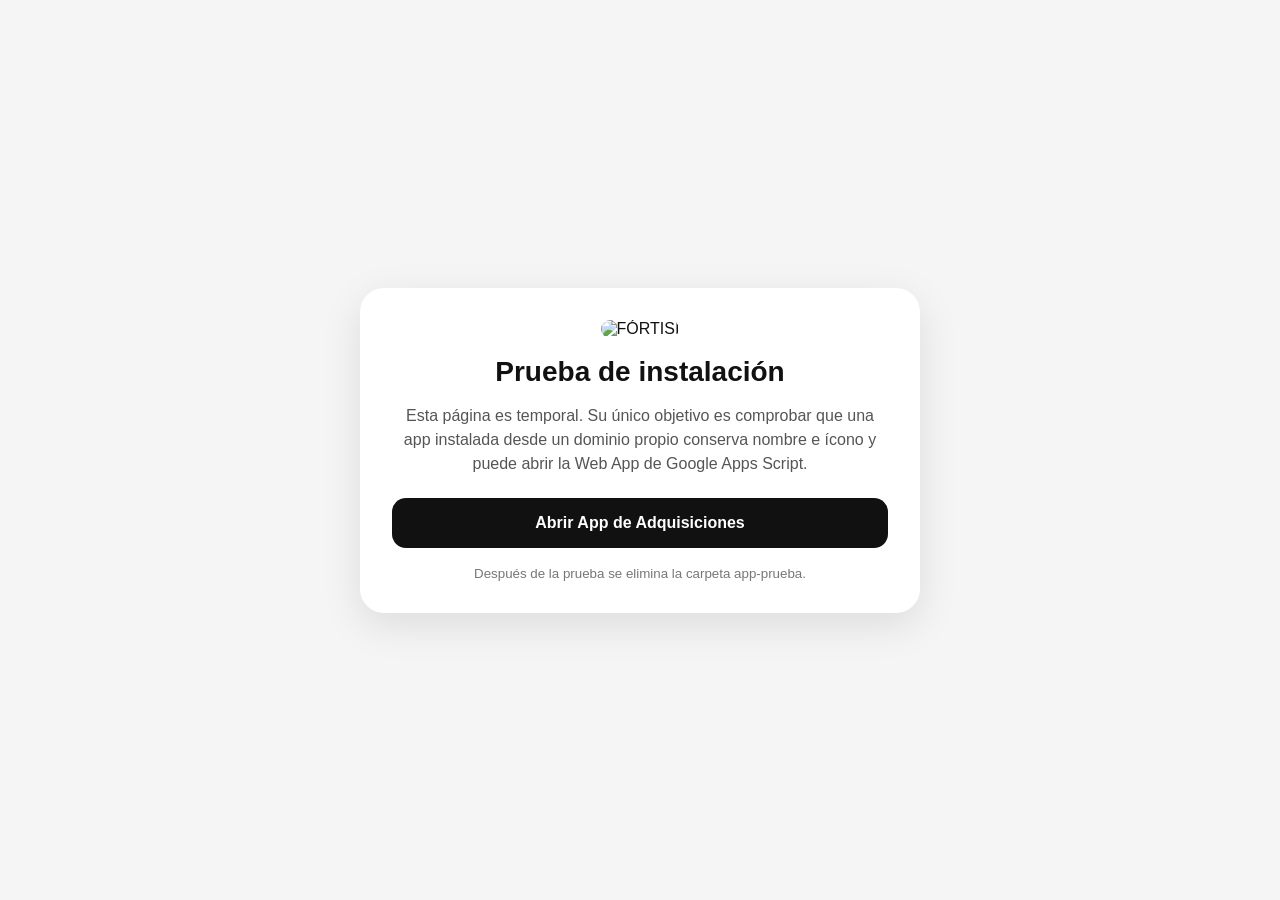
==== commit fd38d2ed: "Add files via upload" ====
--- a/index.html
+++ b/index.html
@@ -1,5072 +1,44 @@
-
-<!-- FÓRTISI · Prototipo final -->
-<!DOCTYPE html>
-
-<html lang="es-CL"><head><meta content="text/html; charset=utf-8" http-equiv="Content-Type"/>
-<meta content="width=device-width, initial-scale=1" name="viewport"/>
-<title>FÓRTISI | Tu vida no se apaga</title>
-<meta content="FÓRTISI integra carga residencial para vehículos eléctricos, energía solar, almacenamiento, certificación SEC y mantención en un solo camino para tu hogar." name="description"/>
-<meta content="#07110D" name="theme-color"/>
-<link href="https://fortisi.cl/" rel="canonical"/>
-<meta content="website" property="og:type"/>
-<meta content="es_CL" property="og:locale"/>
-<meta content="FÓRTISI" property="og:site_name"/>
-<meta content="FÓRTISI — Tu vida no se apaga" property="og:title"/>
-<meta content="Energía para tu familia, tu trabajo y tu movilidad. Carga, genera, almacena y evoluciona desde tu hogar." property="og:description"/>
-<meta content="https://fortisi.cl/" property="og:url"/>
-<meta content="https://fortisi.cl/assets/images/hero.webp" property="og:image"/>
-<meta content="summary_large_image" name="twitter:card"/>
-<meta content="FÓRTISI — Tu vida no se apaga" name="twitter:title"/>
-<meta content="Evolución energética residencial integrada." name="twitter:description"/>
-<meta content="https://fortisi.cl/assets/images/hero.webp" name="twitter:image"/>
-<link as="image" fetchpriority="high" href="assets/images/hero.webp" rel="preload"/>
-<script type="application/ld+json">
-  {
-    "@context":"https://schema.org",
-    "@type":"Organization",
-    "name":"FÓRTISI",
-    "url":"https://fortisi.cl/",
-    "email":"contacto@fortisi.cl",
-    "telephone":"+56988221485",
-    "description":"Empresa EnergyTech que integra carga residencial, energía solar, almacenamiento y gestión energética del hogar.",
-    "areaServed":{"@type":"AdministrativeArea","name":"Región Metropolitana, Chile"},
-    "founder":[
-      {"@type":"Person","name":"Héctor Gutiérrez Cáceres"},
-      {"@type":"Person","name":"Valeria Villablanca Novoa"}
-    ]
-  }
-  </script>
-<link href="assets/css/styles.css?v=6.4" rel="stylesheet"/>
-<style id="fortisi-hero-video-mobile-fix">
-/* FÓRTISI · Hero video móvil
-   Evita que reglas responsive antiguas oculten el video en iPhone/Android. */
-#inicio.hero{
-  position:relative;
-  overflow:hidden;
+<!doctype html>
+<html lang="es">
+<head>
+  <meta charset="utf-8">
+  <meta name="viewport" content="width=device-width,initial-scale=1,viewport-fit=cover">
+  <meta name="theme-color" content="#ffffff">
+  <meta name="apple-mobile-web-app-capable" content="yes">
+  <meta name="apple-mobile-web-app-status-bar-style" content="default">
+  <meta name="apple-mobile-web-app-title" content="FÓRTISI Test">
+  <title>FÓRTISI · Prueba App</title>
+  <link rel="manifest" href="./manifest.webmanifest">
+  <link rel="apple-touch-icon" sizes="180x180" href="./icons/icon-180.png">
+  <link rel="icon" sizes="32x32" href="./icons/icon-32.png">
+  <style>
+    *{box-sizing:border-box}
+    body{margin:0;font-family:Arial,sans-serif;background:#f5f5f5;color:#111}
+    main{min-height:100vh;display:grid;place-items:center;padding:24px}
+    .card{max-width:560px;width:100%;background:white;border-radius:24px;padding:32px;
+           box-shadow:0 12px 40px rgba(0,0,0,.10);text-align:center}
+    img{width:112px;height:112px;border-radius:24px}
+    h1{margin:18px 0 8px;font-size:28px}
+    p{line-height:1.5;color:#555}
+    a{display:block;margin-top:22px;padding:16px 20px;border-radius:14px;background:#111;color:#fff;
+       text-decoration:none;font-weight:700}
+    small{display:block;margin-top:18px;color:#777}
+  </style>
+</head>
+<body>
+<main>
+  <section class="card">
+    <img src="./icons/icon-192.png" alt="FÓRTISI">
+    <h1>Prueba de instalación</h1>
+    <p>Esta página es temporal. Su único objetivo es comprobar que una app instalada desde un dominio propio conserva nombre e ícono y puede abrir la Web App de Google Apps Script.</p>
+    <a href="https://script.google.com/macros/s/AKfycbyGblqiV68dcWTPXopvJDbDJJYgpizVYq0InCan8NWu3h99pSyo_NoqebB_xtQavNKYGQ/exec" target="_self">Abrir App de Adquisiciones</a>
+    <small>Después de la prueba se elimina la carpeta app-prueba.</small>
+  </section>
+</main>
+<script>
+if ('serviceWorker' in navigator) {
+  window.addEventListener('load', () => navigator.serviceWorker.register('./sw.js'));
 }
-#inicio.hero .hero__fallback,
-#inicio.hero .hero__video{
-  position:absolute;
-  inset:0;
-  width:100%;
-  height:100%;
-}
-#inicio.hero .hero__fallback{
-  z-index:0;
-}
-#inicio.hero .hero__fallback img{
-  width:100%;
-  height:100%;
-  object-fit:cover;
-}
-#inicio.hero .hero__video{
-  z-index:1;
-  display:block !important;
-  visibility:visible !important;
-  opacity:1 !important;
-  object-fit:cover;
-  object-position:center center;
-  pointer-events:none;
-  background:transparent;
-}
-#inicio.hero .hero__overlay{
-  z-index:2;
-}
-#inicio.hero .hero__content,
-#inicio.hero .media-toggle,
-#inicio.hero .hero__rail{
-  position:relative;
-  z-index:3;
-}
-@media (max-width:720px){
-  #inicio.hero .hero__video{
-    display:block !important;
-    visibility:visible !important;
-    opacity:1 !important;
-    min-width:100%;
-    min-height:100%;
-    width:100%;
-    height:100%;
-  }
-}
-</style>
-
-<!-- Interfaz FÓRTISI -->
-<style id="fortisi-v64-solution-premium">
-.solution-premium{background:#fff;color:#0c1d16;padding:clamp(72px,8vw,132px) 0 0;overflow:hidden}
-.solution-premium__wrap{max-width:1540px;margin:0 auto}
-.solution-premium__hero{display:grid;grid-template-columns:minmax(500px,.95fr) minmax(0,1.25fr);min-height:560px;align-items:stretch;column-gap:0}
-.solution-premium__copy{padding:clamp(28px,3.2vw,52px) clamp(34px,4vw,64px) 42px 0;display:flex;flex-direction:column;justify-content:center;align-items:flex-start;position:relative;z-index:2}
-.solution-premium__copy .eyebrow{margin:0 0 24px;color:#0a6039;letter-spacing:.18em;font-size:.76rem;font-weight:700;text-transform:uppercase}
-.solution-premium__copy h2{font-size:clamp(3rem,3.8vw,4.65rem);line-height:1.01;letter-spacing:-.052em;margin:0 0 30px;max-width:650px;color:#0a1a14;text-wrap:balance}
-.solution-premium__lead{font-size:clamp(1rem,1.12vw,1.18rem);line-height:1.65;max-width:560px;color:#31433b;margin:0 0 30px}
-.solution-premium__cta{display:inline-flex;align-items:center;gap:22px;background:#063d27;color:#fff;text-decoration:none;padding:17px 25px;border-radius:5px;font-weight:650;transition:transform .2s ease,background .2s ease}
-.solution-premium__cta:hover{transform:translateY(-2px);background:#075432}
-.solution-premium__caption{margin-top:34px;padding-top:0;font-size:.78rem;color:#65736d;max-width:390px;line-height:1.45}
-.solution-premium__media{margin:0;min-width:0;position:relative;overflow:hidden;min-height:560px}
-.solution-premium__media:before{content:"";position:absolute;z-index:1;left:0;top:0;bottom:0;width:15%;background:linear-gradient(90deg,#fff 0%,rgba(255,255,255,.72) 28%,rgba(255,255,255,0) 100%);pointer-events:none}
-.solution-premium__media img{display:block;width:100%;height:100%;min-height:560px;object-fit:cover;object-position:55% 52%}
-.solution-premium__features{border-top:1px solid #e0e7e3;display:grid;grid-template-columns:repeat(3,1fr);padding:44px 0 54px}
-.solution-premium__features article{position:relative;display:grid;grid-template-columns:82px 1fr;gap:22px;padding:10px 48px 14px 28px;min-height:176px}
-.solution-premium__features article+article{border-left:1px solid #dce4df}
-.solution-premium__features .index{position:absolute;top:0;left:28px;color:#087444;font-size:.73rem;font-weight:800;letter-spacing:.16em}
-.solution-premium__feature-icon{margin-top:27px;width:56px;height:56px;border:2px solid #0b5c39;color:#0b5c39;display:grid;place-items:center;border-radius:50%;font-size:1.45rem;font-weight:700}
-.solution-premium__features h3{font-size:clamp(1.25rem,1.7vw,1.65rem);line-height:1.08;margin:27px 0 18px;color:#0a1a14;letter-spacing:-.03em}
-.solution-premium__features p{margin:0;color:#4a5952;font-size:.95rem;line-height:1.65}
-@media(max-width:1100px){.solution-premium{padding-top:72px}.solution-premium__hero{grid-template-columns:1fr}.solution-premium__copy{padding-right:0;padding-bottom:34px}.solution-premium__caption{margin-top:34px;padding-top:0}.solution-premium__media{border-radius:18px;min-height:440px}.solution-premium__media:before{display:none}.solution-premium__media img{min-height:440px}.solution-premium__features{grid-template-columns:1fr;margin-top:28px}.solution-premium__features article{grid-template-columns:64px 1fr;padding:24px 0 28px 0}.solution-premium__features article+article{border-left:0;border-top:1px solid #dce4df}.solution-premium__features .index{left:0;top:20px}.solution-premium__feature-icon{margin-top:30px}}
-@media(max-width:600px){.solution-premium__copy h2{font-size:clamp(2.45rem,13vw,3.6rem)}.solution-premium__media,.solution-premium__media img{min-height:330px}.solution-premium__features article{grid-template-columns:52px 1fr}.solution-premium__feature-icon{width:44px;height:44px;font-size:1.1rem}.solution-premium__features h3{font-size:1.25rem}}
-</style>
-<style>
-.prototype-survey-tab{ text-decoration:none; }
-</style>
-<style>
-.trust-faq{padding:84px 0;background:#f5f7f4}.trust-faq__head{max-width:760px;margin-bottom:30px}.trust-grid{display:grid;grid-template-columns:repeat(2,minmax(0,1fr));gap:18px}.trust-card{background:#fff;border:1px solid rgba(10,40,30,.12);border-radius:22px;padding:25px}.trust-card>span{font-size:24px}.trust-card h3{margin:10px 0 8px}.trust-card--wide{grid-column:1/-1}.faq-block{margin-top:64px;max-width:920px}.faq-list{margin-top:24px;border-top:1px solid rgba(10,40,30,.14)}.faq-list details{border-bottom:1px solid rgba(10,40,30,.14);padding:0}.faq-list summary{cursor:pointer;font-weight:700;padding:19px 42px 19px 0;position:relative;list-style:none}.faq-list summary::-webkit-details-marker{display:none}.faq-list summary:after{content:'+';position:absolute;right:8px;font-size:22px;font-weight:400}.faq-list details[open] summary:after{content:'–'}.faq-list details p{max-width:760px;margin:0;padding:0 42px 20px 0;line-height:1.65}.ai-demo{margin-top:72px;display:grid;grid-template-columns:.85fr 1.15fr;gap:34px;align-items:start}.ai-chat{background:#0a100e;color:#fff;border-radius:24px;padding:18px;box-shadow:0 20px 55px rgba(0,0,0,.14)}.ai-chat__messages{height:310px;overflow:auto;padding:8px;display:flex;flex-direction:column;gap:12px}.ai-msg{max-width:84%;padding:12px 14px;border-radius:16px;line-height:1.45;font-size:14px}.ai-msg--bot{background:#1a2722;align-self:flex-start}.ai-msg--user{background:#fff;color:#0a100e;align-self:flex-end}.ai-chat__form{display:flex;gap:8px;background:#fff;border-radius:14px;padding:6px;margin-top:10px}.ai-chat__form input{flex:1;border:0;outline:0;padding:10px;font:inherit;min-width:0}.ai-chat__form button{border:0;background:#173e30;color:#fff;width:42px;height:42px;border-radius:10px;font-size:20px;cursor:pointer}.ai-chat small{display:block;color:#b9c5c0;margin:10px 5px 0}.kit-guarantee{margin-top:12px;padding:12px 14px;border-radius:12px;background:rgba(23,62,48,.06);font-size:13px;line-height:1.5}@media(max-width:760px){.trust-grid,.ai-demo{grid-template-columns:1fr}.trust-card--wide{grid-column:auto}.trust-faq{padding:56px 0}.ai-chat__messages{height:280px}}
-</style>
-<style id="fortisi-v711-tournament-card">
-/* V7.11 — solo mejora visual del cuadro final de Innova Sostenible */
-.tournament-strip.tournament-strip--highlight{
-  width:min(94%,1500px)!important;
-  margin:42px auto 46px!important;
-  border-radius:26px!important;
-  padding:0!important;
-  overflow:hidden;
-  box-shadow:0 22px 55px rgba(5,55,37,.14);
-}
-.tournament-strip--highlight .tournament-strip__content{
-  width:100%!important;
-  max-width:none!important;
-  margin:0!important;
-  padding:38px 52px 34px!important;
-  box-sizing:border-box;
-}
-.tournament-strip--highlight .tournament-strip__eyebrow{
-  font-size:.84rem!important;
-  letter-spacing:.14em!important;
-  line-height:1.35!important;
-  margin-bottom:10px!important;
-}
-.tournament-strip--highlight h3{
-  font-size:clamp(1.65rem,2vw,2.25rem)!important;
-  line-height:1.12!important;
-  margin:0 0 12px!important;
-}
-.tournament-strip--highlight p{
-  max-width:1180px!important;
-  font-size:clamp(1rem,1.12vw,1.14rem)!important;
-  line-height:1.58!important;
-  margin:7px 0!important;
-}
-.tournament-strip--highlight .tournament-strip__cta-copy{
-  max-width:1280px!important;
-  margin-top:16px!important;
-}
-.tournament-strip--highlight .tournament-strip__institutions{
-  margin-top:20px!important;
-  font-size:.86rem!important;
-  letter-spacing:.02em!important;
-}
-@media(max-width:760px){
-  .tournament-strip.tournament-strip--highlight{
-    width:calc(100% - 28px)!important;
-    margin:28px auto 34px!important;
-    border-radius:20px!important;
-  }
-  .tournament-strip--highlight .tournament-strip__content{
-    padding:28px 24px 26px!important;
-  }
-}
-</style>
-<style id="fortisi-v712-solar-goals">
-.solar-goal-card{padding:clamp(24px,4vw,54px)!important}
-.solar-goal-header{text-align:center;max-width:760px;margin:0 auto 30px}
-.solar-goal-header h3{font-size:clamp(1.55rem,2.4vw,2.25rem);margin:8px 0}
-.solar-goal-header p{color:var(--muted,#66736d);margin:0}
-.solar-goal-options{display:grid;grid-template-columns:1fr 1fr;gap:16px;max-width:980px;margin:0 auto 36px}
-.solar-goal-option{appearance:none;text-align:left;background:#fff;border:1px solid #dbe5df;border-radius:18px;padding:22px;cursor:pointer;transition:.2s ease;color:inherit}
-.solar-goal-option:hover,.solar-goal-option.is-active{border-color:#168a5a;box-shadow:0 10px 26px rgba(0,80,52,.08)}
-.solar-goal-option.is-active{background:#f2fbf6}
-.solar-goal-option__icon{display:block;font-size:1.6rem;margin-bottom:10px}
-.solar-goal-option strong{display:block;font-size:1.06rem;margin-bottom:7px}
-.solar-goal-option small{display:block;line-height:1.5;color:#66736d}
-.goal-explainer{text-align:center;max-width:820px;margin:8px auto 28px}
-.goal-explainer h4{font-size:clamp(1.35rem,2vw,1.85rem);margin:7px 0 8px}
-.goal-explainer p{color:#66736d;line-height:1.55}
-.solar-compare-kits{display:grid;grid-template-columns:1fr 1fr;gap:18px}
-.solar-compare-kit{border:1px solid #dbe5df;border-radius:20px;padding:24px;background:#fff;display:flex;flex-direction:column}
-.solar-compare-kit--featured{border-color:#168a5a;background:#f7fcf9}
-.solar-compare-kit__top{display:flex;align-items:center;gap:12px;margin-bottom:14px}
-.solar-compare-kit__top>span{font-size:1.65rem}
-.solar-compare-kit__top div{display:flex;gap:7px;align-items:baseline}
-.solar-compare-kit__top small{color:#168a5a;font-weight:800;letter-spacing:.12em}
-.solar-compare-kit h5{font-size:1.28rem;margin:0 0 13px}
-.solar-compare-kit p{line-height:1.58;color:#4d5b55}
-.compact-flow{flex-wrap:wrap;margin:0 0 14px}
-.solar-result-note{margin:12px 0 20px;padding:15px 16px;border-radius:14px;background:#f3f6f4}
-.solar-result-note--strong{background:#e8f8ef}
-.solar-result-note span,.solar-result-note small{display:block;color:#64726c}
-.solar-result-note strong{display:block;margin:4px 0;font-size:1.08rem;color:#075d3c}
-.solar-calc-disclaimer{margin-top:18px;padding:18px 20px;border-radius:16px;background:#071911;color:#fff}
-.solar-calc-disclaimer p{margin:6px 0 0;color:rgba(255,255,255,.76);line-height:1.55}
-.home-solar-input{max-width:720px;margin:0 auto 24px;padding:20px;border:1px solid #dbe5df;border-radius:16px;background:#fff}
-.home-solar-input label{display:block;font-weight:800;margin-bottom:10px}
-.home-solar-input small{display:block;color:#66736d;margin-top:8px}
-@media(max-width:760px){.solar-goal-options,.solar-compare-kits{grid-template-columns:1fr}}
-</style>
-<style id="fortisi-v713-footer-final">
-/* V7.13 — ajuste final solicitado: legibilidad y alineación del footer */
-footer .footer-grid a,
-footer .footer-nav a,
-footer nav a{
-  font-size:1.02rem !important;
-  line-height:1.5 !important;
-}
-footer .footer-bottom,
-footer .footer-note,
-footer .footer-legal{
-  width:100% !important;
-  max-width:none !important;
-}
-footer .footer-bottom p,
-footer .footer-note p,
-footer .footer-legal p{
-  max-width:1180px !important;
-  width:100% !important;
-  font-size:.92rem !important;
-  line-height:1.6 !important;
-  color:rgba(255,255,255,.62) !important;
-}
-@media (max-width:760px){
-  footer .footer-grid a,
-  footer .footer-nav a,
-  footer nav a{font-size:.98rem !important}
-  footer .footer-bottom p,
-  footer .footer-note p,
-  footer .footer-legal p{font-size:.86rem !important}
-}
-</style>
-<style id="fortisi-v714-potential-savings">
-.fortisi-potential-savings{
-  max-width:980px;
-  margin:24px auto 10px;
-  display:flex;
-  align-items:flex-start;
-  gap:16px;
-  padding:22px 24px;
-  border-radius:18px;
-  border:1px solid rgba(22,138,90,.22);
-  background:#eefaf3;
-  box-shadow:0 10px 28px rgba(7,93,60,.06);
-}
-.fortisi-potential-savings__icon{
-  font-size:1.55rem;
-  line-height:1;
-  margin-top:2px;
-}
-.fortisi-potential-savings__content{
-  flex:1;
-  min-width:0;
-}
-.fortisi-potential-savings__eyebrow{
-  display:block;
-  margin-bottom:6px;
-  font-size:.78rem;
-  font-weight:800;
-  letter-spacing:.12em;
-  color:#168a5a;
-}
-.fortisi-potential-savings strong{
-  display:block;
-  font-size:clamp(1.06rem,1.45vw,1.28rem);
-  line-height:1.35;
-  color:#073c29;
-}
-.fortisi-potential-savings p{
-  margin:7px 0 5px;
-  color:#41544b;
-  line-height:1.5;
-}
-.fortisi-potential-savings small{
-  display:block;
-  color:#67766f;
-  line-height:1.45;
-}
-@media(max-width:760px){
-  .fortisi-potential-savings{
-    margin:18px 0 8px;
-    padding:18px;
-  }
-}
-</style>
-<style id="fortisi-v715-solar-calculator">
-.solar-compare-kits--calculator{align-items:stretch}
-.solar-calc-result{
-  margin:16px 0 20px;
-  padding:18px;
-  border-radius:16px;
-  background:#f2f7f4;
-  border:1px solid #dfe9e3;
-}
-.solar-calc-result--strong{
-  background:#e9f8ef;
-  border-color:#bfe6cf;
-}
-.solar-calc-result>span{
-  display:block;
-  font-size:.78rem;
-  font-weight:800;
-  letter-spacing:.08em;
-  color:#527066;
-  text-transform:uppercase;
-}
-.solar-calc-result>strong{
-  display:block;
-  margin:5px 0 8px;
-  font-size:clamp(2rem,4vw,3.25rem);
-  line-height:1;
-  color:#087448;
-}
-.solar-calc-result__money{
-  display:flex;
-  flex-wrap:wrap;
-  gap:8px 16px;
-  align-items:baseline;
-  margin-bottom:7px;
-}
-.solar-calc-result__money b{font-size:1.08rem;color:#123e2d}
-.solar-calc-result__money small{font-size:.9rem;color:#557066}
-.solar-calc-result em{
-  display:block;
-  font-style:normal;
-  font-size:.82rem;
-  line-height:1.4;
-  color:#6d7b75;
-}
-.fortisi-potential-savings--ev{margin-top:22px}
-</style><style id="fortisi-v716-home-clarity">
-.fortisi-potential-savings--home{
-  margin-top:18px!important;
-  background:#f3faf6!important;
-  border-color:#bfe3ce!important;
-}
-.fortisi-potential-savings--home .fortisi-potential-savings__eyebrow{
-  color:#087448!important;
-}
-.fortisi-potential-savings--home small{
-  display:block;
-  margin-top:8px;
-  font-weight:600;
-  color:#52675e!important;
-}
-</style><style id="fortisi-v717-solar-refine">
-/* V7.17 — comparador solar alineado + selección sutil */
-[data-solar-goal-panel="ev"] .solar-compare-kits{
-  align-items:stretch!important;
-  grid-auto-rows:1fr;
-}
-[data-solar-goal-panel="ev"] .solar-compare-kit{
-  position:relative;
-  display:grid!important;
-  grid-template-rows:auto minmax(56px,auto) auto minmax(120px,auto) auto auto;
-  height:100%;
-  min-height:560px;
-  gap:0;
-  transition:
-    transform .24s ease,
-    box-shadow .24s ease,
-    border-color .24s ease,
-    background-color .24s ease;
-  cursor:pointer;
-  overflow:hidden;
-}
-[data-solar-goal-panel="ev"] .solar-compare-kit:hover{
-  transform:translateY(-2px);
-  border-color:rgba(22,138,90,.45)!important;
-  box-shadow:0 16px 38px rgba(7,93,60,.10);
-}
-[data-solar-goal-panel="ev"] .solar-compare-kit.is-selected{
-  transform:translateY(-3px);
-  border-color:#57b982!important;
-  background:#f7fcf9!important;
-  box-shadow:
-    0 0 0 2px rgba(107,224,155,.14),
-    0 18px 42px rgba(7,93,60,.14);
-}
-[data-solar-goal-panel="ev"] .solar-compare-kit.is-selected::before{
-  content:"";
-  position:absolute;
-  inset:0;
-  pointer-events:none;
-  background:linear-gradient(135deg,rgba(127,229,170,.10),transparent 34%);
-}
-[data-solar-goal-panel="ev"] .solar-compare-kit__top{
-  min-height:46px;
-}
-[data-solar-goal-panel="ev"] .solar-compare-kit h5{
-  min-height:56px;
-  display:flex;
-  align-items:flex-start;
-  margin-bottom:12px!important;
-}
-[data-solar-goal-panel="ev"] .compact-flow{
-  min-height:48px;
-  align-content:flex-start;
-}
-[data-solar-goal-panel="ev"] .solar-compare-kit>p{
-  min-height:120px;
-  margin:10px 0 14px!important;
-}
-[data-solar-goal-panel="ev"] .solar-calc-result{
-  min-height:178px;
-  margin:0 0 20px!important;
-  display:flex;
-  flex-direction:column;
-  justify-content:flex-start;
-  box-sizing:border-box;
-}
-[data-solar-goal-panel="ev"] .solar-calc-result>strong{
-  font-size:clamp(2.6rem,4vw,4rem)!important;
-  letter-spacing:-.035em;
-  margin:8px 0 10px!important;
-}
-[data-solar-goal-panel="ev"] .solar-calc-result__money{
-  min-height:32px;
-}
-[data-solar-goal-panel="ev"] .solar-compare-kit .button{
-  align-self:end;
-  margin-top:auto!important;
-  width:100%;
-  min-height:52px;
-  display:flex;
-  align-items:center;
-  justify-content:center;
-  transition:filter .2s ease, transform .2s ease, box-shadow .2s ease;
-}
-[data-solar-goal-panel="ev"] .solar-compare-kit.is-selected .button{
-  filter:saturate(1.12);
-  box-shadow:0 9px 20px rgba(22,138,90,.16);
-}
-[data-solar-goal-panel="ev"] .solar-compare-kit .button:active{
-  transform:scale(.985);
-}
-.solar-reference-note{
-  margin:22px 0 2px;
-  padding:20px 22px;
-  border-radius:18px;
-  display:flex;
-  gap:14px;
-  align-items:flex-start;
-  background:linear-gradient(180deg,#f4faf6 0%,#edf7f1 100%);
-  border:1px solid #cfe6d8;
-}
-.solar-reference-note__icon{
-  font-size:1.45rem;
-  line-height:1;
-  margin-top:2px;
-}
-.solar-reference-note__content{
-  flex:1;
-  min-width:0;
-}
-.solar-reference-note__content>span{
-  display:block;
-  margin-bottom:5px;
-  font-size:.76rem;
-  line-height:1.2;
-  letter-spacing:.12em;
-  font-weight:800;
-  color:#168a5a;
-}
-.solar-reference-note__content>strong{
-  display:block;
-  font-size:1.05rem;
-  line-height:1.45;
-  color:#103b2b;
-}
-.solar-reference-note__content>p{
-  margin:7px 0 6px;
-  font-size:.94rem;
-  line-height:1.55;
-  color:#52655c;
-}
-.solar-reference-note__content>small{
-  display:block;
-  font-size:.82rem;
-  line-height:1.45;
-  color:#687870;
-}
-@media(max-width:760px){
-  [data-solar-goal-panel="ev"] .solar-compare-kit{
-    min-height:0;
-    display:flex!important;
-  }
-  [data-solar-goal-panel="ev"] .solar-compare-kit h5,
-  [data-solar-goal-panel="ev"] .solar-compare-kit>p,
-  [data-solar-goal-panel="ev"] .solar-calc-result{
-    min-height:0;
-  }
-  .solar-reference-note{padding:17px}
-}
-</style><style id="fortisi-v718-home-dynamic">
-.home-dynamic-factors{
-  max-width:980px;
-  margin:18px auto 24px;
-  padding:20px 22px;
-  border:1px solid #dce9e2;
-  border-radius:18px;
-  background:linear-gradient(180deg,#fbfefc 0%,#f4faf6 100%);
-}
-.home-dynamic-factors__intro{
-  margin-bottom:16px;
-}
-.home-dynamic-factors__intro>span{
-  display:block;
-  margin-bottom:4px;
-  font-size:.75rem;
-  letter-spacing:.11em;
-  font-weight:800;
-  color:#168a5a;
-}
-.home-dynamic-factors__intro>strong{
-  display:block;
-  font-size:1.08rem;
-  color:#123e2d;
-}
-.home-dynamic-factors__intro>p{
-  margin:5px 0 0;
-  color:#66756e;
-  font-size:.92rem;
-}
-.home-factor-grid{
-  display:grid;
-  grid-template-columns:repeat(3,1fr);
-  gap:14px;
-}
-.home-factor{
-  display:flex;
-  flex-direction:column;
-  gap:8px;
-  padding:14px;
-  border-radius:14px;
-  background:#fff;
-  border:1px solid #e1ebe5;
-}
-.home-factor>span{
-  font-size:.88rem;
-  font-weight:700;
-  color:#294d3e;
-}
-.home-factor select{
-  width:100%;
-  min-height:42px;
-  border-radius:10px;
-  border:1px solid #cfddd5;
-  background:#fff;
-  color:#173d2e;
-  padding:0 10px;
-  font:inherit;
-  cursor:pointer;
-}
-.home-factor select:focus{
-  outline:none;
-  border-color:#58b882;
-  box-shadow:0 0 0 3px rgba(88,184,130,.12);
-}
-[data-home-percent]{
-  transition:transform .22s ease, opacity .22s ease;
-}
-[data-home-percent].is-updating{
-  transform:scale(1.04);
-  opacity:.82;
-}
-@media(max-width:760px){
-  .home-factor-grid{grid-template-columns:1fr}
-  .home-dynamic-factors{padding:17px}
-}
-</style><style id="fortisi-v720-faq-categories">
-.faq-category-ui{margin-top:30px}
-.faq-category-tabs{
-  display:grid;
-  grid-template-columns:repeat(3,1fr);
-  gap:12px;
-  margin-bottom:18px;
-}
-.faq-category-tab{
-  appearance:none;
-  width:100%;
-  min-height:96px;
-  padding:16px 17px;
-  display:flex;
-  align-items:center;
-  gap:12px;
-  text-align:left;
-  border:1px solid #dfe8e3;
-  border-radius:17px;
-  background:#fff;
-  color:#163d2e;
-  cursor:pointer;
-  transition:transform .2s ease,border-color .2s ease,box-shadow .2s ease,background .2s ease;
-}
-.faq-category-tab:hover{
-  transform:translateY(-2px);
-  border-color:#abd5bd;
-  box-shadow:0 10px 24px rgba(7,80,50,.07);
-}
-.faq-category-tab.is-active{
-  background:#eff9f3;
-  border-color:#58b882;
-  box-shadow:0 0 0 2px rgba(88,184,130,.10),0 12px 28px rgba(7,80,50,.09);
-}
-.faq-category-tab__icon{
-  width:42px;height:42px;flex:0 0 42px;
-  display:grid;place-items:center;
-  border-radius:12px;
-  background:#f1f8f4;
-  font-size:1.2rem;
-}
-.faq-category-tab.is-active .faq-category-tab__icon{background:#dff2e7}
-.faq-category-tab strong{display:block;font-size:.96rem;line-height:1.3}
-.faq-category-tab small{display:block;margin-top:4px;font-size:.77rem;line-height:1.35;color:#718078}
-
-.faq-category-panel{
-  padding:20px;
-  border:1px solid #dce8e1;
-  border-radius:18px;
-  background:#fff;
-  box-shadow:0 12px 30px rgba(7,70,46,.045);
-}
-.faq-category-panel__head{
-  display:flex;
-  align-items:center;
-  gap:10px;
-  margin-bottom:14px;
-  padding:0 3px 10px;
-  border-bottom:1px solid #edf1ef;
-}
-.faq-category-panel__head>span{font-size:1.15rem}
-.faq-category-panel__head strong{display:block;font-size:1rem;color:#153e2e}
-.faq-category-panel__head small{display:block;margin-top:2px;color:#7a8781;font-size:.76rem}
-
-.faq-category-questions{display:grid;gap:8px}
-.faq-question-item{
-  margin:0!important;
-  border:1px solid #e5ece8!important;
-  border-radius:13px!important;
-  background:#fcfdfc!important;
-  box-shadow:none!important;
-  overflow:hidden;
-}
-.faq-question-item[open]{
-  border-color:#cfe3d7!important;
-  background:#f7fbf8!important;
-}
-.faq-question-item summary{
-  padding:15px 16px!important;
-  font-size:.94rem!important;
-  line-height:1.4!important;
-  font-weight:700!important;
-  cursor:pointer;
-}
-.faq-question-item p{
-  padding:0 16px 16px!important;
-  margin:0!important;
-  line-height:1.55!important;
-}
-@media(max-width:850px){
-  .faq-category-tabs{grid-template-columns:1fr}
-  .faq-category-tab{min-height:74px}
-}
-</style><style id="fortisi-v721-assistant">
-.ai-demo--v721{padding-top:8px}
-.ai-chat--smart{
-  max-width:980px;
-  margin:26px auto 0;
-  border:1px solid #dbe7e0;
-  border-radius:22px;
-  background:#fff;
-  box-shadow:0 20px 55px rgba(5,66,42,.08);
-  overflow:hidden;
-}
-.ai-chat__status{
-  display:grid;
-  grid-template-columns:12px 1fr auto;
-  align-items:center;
-  gap:10px;
-  padding:16px 18px;
-  border-bottom:1px solid #e9efec;
-  background:linear-gradient(180deg,#fbfefc 0%,#f6fbf8 100%);
-}
-.ai-chat__status-dot{
-  width:9px;height:9px;border-radius:50%;
-  background:#31b86b;
-  box-shadow:0 0 0 4px rgba(49,184,107,.12);
-}
-.ai-chat__status strong{display:block;font-size:.94rem;color:#153d2e}
-.ai-chat__status small{display:block;margin-top:1px;font-size:.74rem;color:#74847c}
-.ai-chat__reset{
-  border:0;background:transparent;color:#5f756a;
-  font:inherit;font-size:.78rem;cursor:pointer;padding:7px 8px;border-radius:8px
-}
-.ai-chat__reset:hover{background:#edf5f0;color:#1c5b3e}
-
-.ai-chat__context{
-  padding:11px 18px;
-  background:#f3faf6;
-  border-bottom:1px solid #dfebe4;
-}
-.ai-chat__context>span{
-  display:block;font-size:.72rem;font-weight:800;letter-spacing:.06em;
-  text-transform:uppercase;color:#4f7562;margin-bottom:7px
-}
-.ai-chat__context [data-chat-context-items]{display:flex;flex-wrap:wrap;gap:7px}
-.ai-context-chip{
-  padding:6px 9px;border-radius:999px;background:#fff;border:1px solid #d5e5db;
-  font-size:.76rem;color:#315746
-}
-
-.ai-chat--smart .ai-chat__messages{
-  min-height:280px;
-  max-height:520px;
-  overflow:auto;
-  padding:20px;
-  display:flex;
-  flex-direction:column;
-  gap:13px;
-  background:#fbfcfb;
-}
-.ai-chat--smart .ai-msg{
-  display:flex;
-  align-items:flex-start;
-  gap:9px;
-  max-width:86%;
-}
-.ai-chat--smart .ai-msg--user{align-self:flex-end;flex-direction:row-reverse}
-.ai-msg__avatar{
-  flex:0 0 30px;width:30px;height:30px;
-  border-radius:50%;display:grid;place-items:center;
-  background:#e7f5ed;color:#0d7448;font-size:.82rem;font-weight:800
-}
-.ai-msg--user .ai-msg__avatar{background:#173c2e;color:#fff}
-.ai-msg__bubble{
-  padding:11px 14px;border-radius:16px 16px 16px 5px;
-  background:#fff;border:1px solid #e4ebe7;color:#263e34;
-  box-shadow:0 4px 12px rgba(11,60,40,.035)
-}
-.ai-msg--user .ai-msg__bubble{
-  background:#173c2e;color:#fff;border-color:#173c2e;
-  border-radius:16px 16px 5px 16px
-}
-.ai-msg__bubble p{margin:0;line-height:1.5;font-size:.92rem}
-.ai-msg__bubble p+p{margin-top:8px}
-.ai-msg__bubble strong{color:inherit}
-.ai-msg__actions{
-  display:flex;flex-wrap:wrap;gap:7px;margin-top:10px
-}
-.ai-msg__actions button,.ai-msg__actions a{
-  appearance:none;text-decoration:none;border:1px solid #cfe1d7;
-  background:#f4faf6;color:#1e5e40;padding:7px 10px;border-radius:10px;
-  font:inherit;font-size:.78rem;font-weight:700;cursor:pointer
-}
-.ai-msg__actions button:hover,.ai-msg__actions a:hover{
-  background:#e8f5ed;border-color:#9dccb0
-}
-.ai-msg--typing .ai-msg__bubble{padding:12px 16px}
-.ai-typing-dots{display:inline-flex;gap:4px}
-.ai-typing-dots i{
-  width:5px;height:5px;border-radius:50%;background:#7b8e85;
-  animation:fortisiTyping 1s infinite ease-in-out
-}
-.ai-typing-dots i:nth-child(2){animation-delay:.13s}
-.ai-typing-dots i:nth-child(3){animation-delay:.26s}
-@keyframes fortisiTyping{0%,80%,100%{opacity:.3;transform:translateY(0)}40%{opacity:1;transform:translateY(-2px)}}
-
-.ai-chat__suggestions{
-  display:flex;flex-wrap:wrap;gap:8px;padding:13px 18px 5px;background:#fff
-}
-.ai-chat__suggestions button{
-  border:1px solid #d9e6df;background:#fff;color:#315746;
-  padding:8px 10px;border-radius:999px;font:inherit;font-size:.78rem;cursor:pointer;
-  transition:.18s ease
-}
-.ai-chat__suggestions button:hover{
-  border-color:#9bceb0;background:#f1faf5;transform:translateY(-1px)
-}
-.ai-chat--smart .ai-chat__form{
-  display:grid;grid-template-columns:1fr 46px;gap:9px;
-  padding:12px 18px 16px;background:#fff
-}
-.ai-chat--smart .ai-chat__form input{
-  width:100%;min-height:46px;border:1px solid #d7e3dd;border-radius:13px;
-  padding:0 14px;font:inherit;color:#173d2e;background:#fbfdfc
-}
-.ai-chat--smart .ai-chat__form input:focus{
-  outline:none;border-color:#62ba87;box-shadow:0 0 0 3px rgba(98,186,135,.12)
-}
-.ai-chat--smart .ai-chat__form button{
-  width:46px;height:46px;border:0;border-radius:13px;background:#168a5a;color:#fff;
-  font-size:1.25rem;cursor:pointer;box-shadow:0 7px 16px rgba(22,138,90,.16)
-}
-.ai-chat__footer{
-  padding:12px 18px 15px;border-top:1px solid #eef2f0;background:#fbfcfb
-}
-.ai-chat__footer>span{
-  display:block;font-size:.76rem;font-weight:800;color:#426554;margin-bottom:3px
-}
-.ai-chat__footer small{
-  display:block;font-size:.73rem;line-height:1.45;color:#7a8881
-}
-@media(max-width:760px){
-  .ai-chat--smart{border-radius:18px}
-  .ai-chat__status{grid-template-columns:10px 1fr}
-  .ai-chat__reset{grid-column:2;justify-self:start;padding-left:0}
-  .ai-chat--smart .ai-msg{max-width:94%}
-  .ai-chat--smart .ai-chat__messages{padding:15px;max-height:480px}
-  .ai-chat__suggestions{padding:11px 14px 4px}
-  .ai-chat--smart .ai-chat__form{padding:10px 14px 14px}
-}
-</style><style id="fortisi-v723-assistant-clean">
-/* V7.23 — interfaz más limpia, conserva inteligencia contextual */
-.ai-demo--v721{
-  display:grid!important;
-  grid-template-columns:minmax(280px,.78fr) minmax(520px,1.22fr)!important;
-  gap:46px!important;
-  align-items:start!important;
-}
-.ai-demo--v721 .ai-demo__intro{
-  max-width:520px!important;
-  padding-top:14px!important;
-}
-.ai-demo--v721 .ai-demo__intro h2{
-  font-size:clamp(2.3rem,4.2vw,4.8rem)!important;
-  line-height:.98!important;
-  letter-spacing:-.045em!important;
-  margin:12px 0 22px!important;
-}
-.ai-demo--v721 .ai-demo__intro>p:not(.eyebrow){
-  max-width:480px!important;
-  font-size:1rem!important;
-  line-height:1.6!important;
-  color:#53645c!important;
-}
-.ai-chat--smart{
-  max-width:none!important;
-  margin:0!important;
-  border:1px solid #dfe8e3!important;
-  border-radius:20px!important;
-  background:#fff!important;
-  box-shadow:0 16px 42px rgba(7,70,46,.07)!important;
-}
-.ai-chat__status{
-  background:#fff!important;
-  border-bottom:1px solid #edf1ef!important;
-  padding:15px 18px!important;
-}
-.ai-chat__status strong:after{display:none!important}
-.ai-chat__context{
-  background:#f7faf8!important;
-  border-bottom:1px solid #edf1ef!important;
-}
-.ai-chat--smart .ai-chat__messages{
-  min-height:300px!important;
-  max-height:460px!important;
-  padding:18px!important;
-  background:#fbfcfb!important;
-  gap:12px!important;
-}
-.ai-chat--smart .ai-msg{
-  max-width:82%!important;
-}
-.ai-chat--smart .ai-msg--user{max-width:72%!important}
-.ai-msg__avatar{
-  flex-basis:28px!important;width:28px!important;height:28px!important;
-  font-size:.72rem!important;
-}
-.ai-msg__bubble{
-  max-width:640px!important;
-  padding:11px 13px!important;
-  border-radius:14px 14px 14px 5px!important;
-  background:#fff!important;
-  border:1px solid #e4ebe7!important;
-  color:#2d4037!important;
-  box-shadow:none!important;
-}
-.ai-msg--user .ai-msg__bubble{
-  background:#164a35!important;
-  border-color:#164a35!important;
-  color:#fff!important;
-  border-radius:14px 14px 5px 14px!important;
-}
-.ai-msg__bubble p{font-size:.9rem!important;line-height:1.52!important}
-.ai-msg__actions{
-  margin-top:9px!important;
-}
-.ai-msg__actions button,.ai-msg__actions a{
-  background:#f4faf6!important;
-  color:#1e5e40!important;
-  border:1px solid #d6e6dd!important;
-  padding:7px 9px!important;
-  border-radius:9px!important;
-  font-size:.76rem!important;
-  box-shadow:none!important;
-}
-.ai-chat__suggestion-label{
-  padding:12px 18px 0!important;
-  background:#fff!important;
-  font-size:.72rem!important;
-  color:#78867f!important;
-}
-.ai-chat__suggestions{
-  padding:8px 18px 4px!important;
-  background:#fff!important;
-  gap:7px!important;
-}
-.ai-chat__suggestions button{
-  min-height:34px!important;
-  padding:7px 10px!important;
-  background:#fff!important;
-  border-color:#dce7e1!important;
-  color:#35584a!important;
-  box-shadow:none!important;
-}
-.ai-chat--smart .ai-chat__form{
-  padding:11px 18px 15px!important;
-  background:#fff!important;
-}
-.ai-chat--smart .ai-chat__form input{
-  min-height:44px!important;
-  border-radius:12px!important;
-  background:#fff!important;
-}
-.ai-chat--smart .ai-chat__form button{
-  width:44px!important;height:44px!important;border-radius:12px!important;
-  background:#168a5a!important;
-}
-.ai-chat__footer{
-  padding:10px 18px 13px!important;
-  background:#fafcfb!important;
-}
-.ai-chat__footer>span{font-size:.72rem!important}
-.ai-chat__footer small{font-size:.7rem!important}
-@media(max-width:980px){
-  .ai-demo--v721{grid-template-columns:1fr!important;gap:24px!important}
-  .ai-demo--v721 .ai-demo__intro{max-width:700px!important}
-  .ai-chat--smart{max-width:100%!important}
-}
-</style><style id="fortisi-v727-contacto-movido">
-#contacto.contacto-movido{
-  margin:0!important;
-  padding:34px 0!important;
-  min-height:0!important;
-}
-#contacto.contacto-movido .container,
-#contacto.contacto-movido .wrap,
-#contacto.contacto-movido .section-inner{
-  min-height:0!important;
-}
-#contacto.contacto-movido h2{
-  font-size:clamp(1.65rem,2.6vw,2.55rem)!important;
-  line-height:1.05!important;
-  margin-bottom:10px!important;
-}
-#contacto.contacto-movido p{
-  font-size:.9rem!important;
-  line-height:1.5!important;
-}
-#contacto.contacto-movido a,
-#contacto.contacto-movido button{
-  white-space:nowrap!important;
-}
-</style><style id="fortisi-v728-distribution">
-/* =========================================================
-   FÓRTISI V7.28 — DISTRIBUCIÓN GLOBAL
-   Objetivo: una sola lógica de retícula, ejes y ritmo vertical
-   sin uniformar artificialmente todos los módulos.
-   ========================================================= */
-
-:root{
-  --fortisi-shell: 1240px;
-  --fortisi-shell-wide: 1380px;
-  --fortisi-shell-reading: 980px;
-  --fortisi-gutter: clamp(22px, 4.5vw, 72px);
-  --fortisi-section-y: clamp(68px, 7.2vw, 108px);
-  --fortisi-section-y-tight: clamp(44px, 5vw, 72px);
-  --fortisi-block-gap: clamp(28px, 3.6vw, 52px);
-}
-
-/* ---------- 1. EJE MAESTRO DE PÁGINA ---------- */
-.shell,
-.container,
-.wrap,
-.section-inner,
-.content-wrap,
-.site-container,
-main > section > .inner,
-main > section > .content{
-  width:min(calc(100% - (var(--fortisi-gutter) * 2)), var(--fortisi-shell))!important;
-  max-width:var(--fortisi-shell)!important;
-  margin-left:auto!important;
-  margin-right:auto!important;
-  box-sizing:border-box!important;
-}
-
-/* Algunos módulos necesitan respirar más ancho sin romper los ejes */
-#casa-fortisi .shell,
-#casa-fortisi .container,
-#simulador-ahorro .shell,
-#simulador-ahorro .container,
-.casa-fortisi-experience > .shell,
-.smart-savings > .shell{
-  max-width:var(--fortisi-shell-wide)!important;
-}
-
-/* Lectura / formularios / FAQ: algo más contenidos */
-#diagnostico .shell,
-#preguntas-frecuentes,
-#garantias .trust-faq__head,
-.prototype-modal__dialog{
-  max-width:var(--fortisi-shell-reading)!important;
-  margin-left:auto!important;
-  margin-right:auto!important;
-}
-
-/* ---------- 2. RITMO VERTICAL ENTRE SECCIONES ---------- */
-main > section,
-body > section:not(header):not(footer),
-.solution-premium,
-.problem-section,
-.services,
-.casa-fortisi-experience,
-.smart-savings,
-.diagnostic,
-.trust-faq{
-  padding-top:var(--fortisi-section-y)!important;
-  padding-bottom:var(--fortisi-section-y)!important;
-  box-sizing:border-box!important;
-}
-
-/* Secciones relacionadas: menos separación */
-#asistente-fortisi{
-  padding-bottom:var(--fortisi-section-y-tight)!important;
-}
-#contacto.contacto-movido{
-  padding-top:var(--fortisi-section-y-tight)!important;
-  padding-bottom:var(--fortisi-section-y-tight)!important;
-}
-
-/* Evita dobles vacíos entre bloques consecutivos */
-main > section + section,
-body > section + section{
-  margin-top:0!important;
-}
-
-/* ---------- 3. CABECERAS DE SECCIÓN: MISMO EJE ---------- */
-section .eyebrow,
-section > .shell > .eyebrow,
-section > .container > .eyebrow{
-  margin-left:0!important;
-}
-section h2,
-section h3,
-section .section-title{
-  max-width:900px;
-}
-section .section-subtitle,
-section .lead,
-section .intro-copy,
-.trust-faq__head > p:last-child,
-.ai-demo__intro > p:not(.eyebrow){
-  max-width:720px;
-}
-
-/* ---------- 4. TARJETAS / CÁPSULAS GRANDES: ANCHO COHERENTE ---------- */
-.trust-grid,
-.faq-category-ui,
-.ai-chat--smart,
-.energy-flow-card,
-.solar-reference-note,
-.fortisi-potential-savings,
-.home-dynamic-factors,
-.solar-goal-options,
-.solar-compare-kits,
-.solution-strip,
-.benefit-capsules,
-.solar-before-after{
-  width:100%!important;
-  box-sizing:border-box!important;
-}
-
-/* Evita módulos innecesariamente angostos dentro de secciones amplias */
-.faq-category-ui,
-.ai-chat--smart,
-.home-dynamic-factors,
-.solar-reference-note,
-.fortisi-potential-savings{
-  max-width:none!important;
-}
-
-/* ---------- 5. DOS COLUMNAS: PROPORCIÓN Y ALINEACIÓN ---------- */
-.ai-demo--v721{
-  width:min(calc(100% - (var(--fortisi-gutter) * 2)), var(--fortisi-shell))!important;
-  max-width:var(--fortisi-shell)!important;
-  margin:0 auto!important;
-  grid-template-columns:minmax(300px,.82fr) minmax(520px,1.18fr)!important;
-  gap:clamp(36px,5vw,72px)!important;
-  align-items:start!important;
-}
-
-.ai-demo--v721 .ai-demo__intro{
-  width:100%!important;
-  max-width:480px!important;
-  padding-top:8px!important;
-}
-.ai-chat--smart{
-  width:100%!important;
-  min-width:0!important;
-}
-
-/* Contacto movido: mismo eje y no franja gigante */
-#contacto.contacto-movido{
-  width:min(calc(100% - (var(--fortisi-gutter) * 2)), var(--fortisi-shell))!important;
-  max-width:var(--fortisi-shell)!important;
-  margin-left:auto!important;
-  margin-right:auto!important;
-}
-#contacto.contacto-movido > *{
-  width:100%!important;
-  max-width:none!important;
-  margin-left:0!important;
-  margin-right:0!important;
-}
-
-/* ---------- 6. FAQ Y GARANTÍAS ---------- */
-#garantias .trust-grid{
-  gap:clamp(16px,2vw,24px)!important;
-}
-#preguntas-frecuentes{
-  width:100%!important;
-}
-.faq-category-tabs{
-  gap:14px!important;
-}
-.faq-category-panel{
-  width:100%!important;
-}
-
-/* ---------- 7. SIMULADOR: DISTRIBUCIÓN MÁS LIMPIA ---------- */
-#simulador-ahorro .scenario-card,
-#simulador-ahorro .solar-goal-card{
-  width:100%!important;
-  max-width:1180px!important;
-  margin-left:auto!important;
-  margin-right:auto!important;
-}
-#simulador-ahorro .solar-goal-header,
-#simulador-ahorro .goal-explainer{
-  max-width:820px!important;
-}
-#simulador-ahorro .solar-goal-options{
-  max-width:1040px!important;
-}
-#simulador-ahorro .home-solar-input{
-  max-width:760px!important;
-}
-#simulador-ahorro .solar-compare-kits{
-  gap:clamp(18px,2.5vw,28px)!important;
-}
-
-/* ---------- 8. CASA FÓRTISI / RENDER: DEJARLA RESPIRAR ---------- */
-#casa-fortisi{
-  overflow:hidden;
-}
-#casa-fortisi .casa-fortisi-experience__head,
-#casa-fortisi .section-head{
-  max-width:920px;
-}
-#casa-fortisi img,
-#casa-fortisi svg,
-#casa-fortisi canvas{
-  max-width:100%;
-}
-
-/* ---------- 9. BLOQUE FINALISTA / CIERRE ---------- */
-.tournament-strip.tournament-strip--highlight{
-  width:min(calc(100% - (var(--fortisi-gutter) * 2)), var(--fortisi-shell))!important;
-  max-width:var(--fortisi-shell)!important;
-  margin-left:auto!important;
-  margin-right:auto!important;
-}
-.tournament-strip--highlight .tournament-strip__content{
-  padding-left:clamp(26px,4vw,56px)!important;
-  padding-right:clamp(26px,4vw,56px)!important;
-}
-
-/* ---------- 10. FOOTER: MISMO EJE HORIZONTAL ---------- */
-footer > .shell,
-footer > .container,
-footer .footer-inner,
-footer .footer-grid,
-footer .footer-bottom{
-  width:min(calc(100% - (var(--fortisi-gutter) * 2)), var(--fortisi-shell))!important;
-  max-width:var(--fortisi-shell)!important;
-  margin-left:auto!important;
-  margin-right:auto!important;
-  box-sizing:border-box!important;
-}
-footer .footer-bottom p,
-footer .footer-note p,
-footer .footer-legal p{
-  max-width:none!important;
-  width:100%!important;
-}
-
-/* ---------- 11. RITMO INTERNO: NO MÁS GRANDES VACÍOS ---------- */
-section > .shell > * + *,
-section > .container > * + *,
-.section-inner > * + *{
-  scroll-margin-top:90px;
-}
-.trust-faq__head,
-.ai-demo__intro,
-.goal-explainer,
-.solar-goal-header{
-  margin-bottom:clamp(24px,3vw,38px)!important;
-}
-.trust-grid + .faq-block{
-  margin-top:var(--fortisi-block-gap)!important;
-}
-.faq-block + .ai-demo{
-  margin-top:var(--fortisi-block-gap)!important;
-}
-
-/* ---------- 12. TABLET ---------- */
-@media (max-width: 1024px){
-  :root{
-    --fortisi-gutter: clamp(22px,4vw,42px);
-    --fortisi-section-y: clamp(58px,7vw,82px);
-  }
-
-  .ai-demo--v721{
-    grid-template-columns:1fr!important;
-    gap:30px!important;
-  }
-  .ai-demo--v721 .ai-demo__intro{
-    max-width:720px!important;
-  }
-
-  .solar-compare-kits,
-  .trust-grid{
-    gap:18px!important;
-  }
-
-  .faq-category-tabs{
-    grid-template-columns:1fr!important;
-  }
-
-  #contacto.contacto-movido{
-    width:min(calc(100% - (var(--fortisi-gutter) * 2)), 900px)!important;
-  }
-}
-
-/* ---------- 13. MÓVIL ---------- */
-@media (max-width: 720px){
-  :root{
-    --fortisi-gutter: 18px;
-    --fortisi-section-y: 54px;
-    --fortisi-section-y-tight: 34px;
-    --fortisi-block-gap: 28px;
-  }
-
-  .shell,
-  .container,
-  .wrap,
-  .section-inner,
-  .content-wrap,
-  .site-container,
-  .ai-demo--v721,
-  #contacto.contacto-movido,
-  .tournament-strip.tournament-strip--highlight,
-  footer > .shell,
-  footer > .container,
-  footer .footer-inner,
-  footer .footer-grid,
-  footer .footer-bottom{
-    width:calc(100% - 36px)!important;
-    max-width:none!important;
-  }
-
-  section h2{
-    max-width:100%!important;
-  }
-
-  .solar-goal-options,
-  .solar-compare-kits,
-  .home-factor-grid,
-  .trust-grid{
-    grid-template-columns:1fr!important;
-  }
-
-  .ai-chat--smart{
-    border-radius:16px!important;
-  }
-
-  .ai-chat--smart .ai-msg,
-  .ai-chat--smart .ai-msg--user{
-    max-width:94%!important;
-  }
-
-  .tournament-strip.tournament-strip--highlight{
-    border-radius:20px!important;
-  }
-
-  #contacto.contacto-movido h2{
-    max-width:100%!important;
-  }
-}
-</style><style id="fortisi-v729-qa">
-/* =========================================================
-   V7.29 — QA de distribución
-   Correcciones de excepciones detectadas después de V7.28
-   ========================================================= */
-
-/* 1. HERO: debe seguir siendo full-bleed; no heredar padding global */
-#inicio.hero{
-  padding-top:0!important;
-  padding-bottom:0!important;
-  width:100%!important;
-  max-width:none!important;
-}
-#inicio.hero .hero__content{
-  width:min(calc(100% - (var(--fortisi-gutter) * 2)), var(--fortisi-shell))!important;
-  max-width:var(--fortisi-shell)!important;
-  margin-left:auto!important;
-  margin-right:auto!important;
-}
-
-/* 2. No forzar nuevamente anchos sobre contenedores anidados.
-      La retícula se aplica al primer shell de cada sección. */
-section .shell .shell,
-section .shell .container,
-section .shell .wrap,
-section .container .container,
-section .container .wrap{
-  width:100%!important;
-  max-width:none!important;
-  margin-left:0!important;
-  margin-right:0!important;
-}
-
-/* 3. GALERÍA: su grid era una excepción sin shell */
-.gallery .gallery-grid{
-  width:min(calc(100% - (var(--fortisi-gutter) * 2)), var(--fortisi-shell-wide))!important;
-  max-width:var(--fortisi-shell-wide)!important;
-  margin-left:auto!important;
-  margin-right:auto!important;
-  box-sizing:border-box!important;
-}
-
-/* 4. NOSOTROS: mantener composición especial pero alinearla al eje maestro */
-#nosotros.about{
-  width:min(calc(100% - (var(--fortisi-gutter) * 2)), var(--fortisi-shell))!important;
-  max-width:var(--fortisi-shell)!important;
-  margin-left:auto!important;
-  margin-right:auto!important;
-  box-sizing:border-box!important;
-}
-#nosotros.about .about__media,
-#nosotros.about .about__content{
-  min-width:0!important;
-  box-sizing:border-box!important;
-}
-
-/* 5. WhatsApp movido: misma retícula que el asistente,
-      pero sin competir con él */
-#whatsapp-directo.contacto-movido{
-  width:100%!important;
-  max-width:none!important;
-  margin:clamp(28px,3.5vw,46px) 0 0!important;
-  padding:clamp(26px,3vw,38px) 0!important;
-  box-sizing:border-box!important;
-}
-#whatsapp-directo.contacto-movido .shell{
-  width:100%!important;
-  max-width:none!important;
-  margin:0!important;
-}
-#whatsapp-directo.contacto-movido .final-whatsapp__inner{
-  width:100%!important;
-  max-width:none!important;
-  box-sizing:border-box!important;
-}
-
-/* 6. Garantías + FAQ + asistente pertenecen a una misma sección:
-      mantener ritmo interno consistente */
-#garantias .trust-grid + #preguntas-frecuentes{
-  margin-top:clamp(42px,5vw,68px)!important;
-}
-#preguntas-frecuentes + #asistente-fortisi{
-  margin-top:clamp(46px,5.5vw,76px)!important;
-}
-#asistente-fortisi + #whatsapp-directo{
-  margin-top:clamp(28px,3.5vw,46px)!important;
-}
-
-/* 7. ODS e Impacto: evitar aire superior desproporcionado */
-#ods{
-  padding-top:clamp(64px,6.5vw,94px)!important;
-  padding-bottom:clamp(64px,6.5vw,94px)!important;
-}
-
-/* 8. Tablet: composición estable, no solo reducción de tamaño */
-@media(max-width:1024px){
-  #nosotros.about{
-    width:min(calc(100% - (var(--fortisi-gutter) * 2)), 900px)!important;
-  }
-  #whatsapp-directo.contacto-movido{
-    margin-top:30px!important;
-  }
-}
-
-/* 9. Mobile: todas las excepciones vuelven al mismo gutter */
-@media(max-width:720px){
-  #nosotros.about,
-  .gallery .gallery-grid{
-    width:calc(100% - 36px)!important;
-    max-width:none!important;
-  }
-
-  #whatsapp-directo.contacto-movido{
-    width:100%!important;
-    margin-top:26px!important;
-    padding:24px 0!important;
-  }
-
-  #asistente-fortisi + #whatsapp-directo{
-    margin-top:26px!important;
-  }
-}
-</style><style id="fortisi-v730-service-panels-fix">
-/* V7.30 — limpieza de paneles desplegables de KIT */
-
-/* Panel blanco interior: texto siempre oscuro y alturas automáticas */
-.services .service-card details > div,
-.services .service-card .service-details,
-.services .service-card .service-details__content,
-.services .service-card .service-more,
-.services .service-card .service-expand,
-.services .service-card [class*="detail"]{
-  color:#1a2d25!important;
-}
-
-/* Todo el texto dentro del fondo blanco */
-.services .service-card details[open] *{
-  color:inherit;
-}
-.services .service-card details[open] .check,
-.services .service-card details[open] .checkmark,
-.services .service-card details[open] li::marker{
-  color:#86dca8!important;
-}
-
-/* Evitar bloques fantasma / blancos enormes */
-.services .service-card details > div,
-.services .service-card .service-details,
-.services .service-card .service-details__content,
-.services .service-card .service-more,
-.services .service-card .service-expand{
-  min-height:0!important;
-  height:auto!important;
-  max-height:none!important;
-}
-
-/* Ritmo vertical compacto entre "qué ocurre" y "qué incluye" */
-.services .service-card details[open]{
-  padding-bottom:0!important;
-}
-.services .service-card details[open] > div{
-  padding-top:26px!important;
-  padding-bottom:26px!important;
-}
-.services .service-card details[open] h4,
-.services .service-card details[open] h5{
-  margin-top:0!important;
-  margin-bottom:14px!important;
-  color:#16281f!important;
-}
-.services .service-card details[open] ul{
-  margin-top:8px!important;
-  margin-bottom:18px!important;
-}
-.services .service-card details[open] p{
-  margin-top:8px!important;
-  margin-bottom:14px!important;
-}
-
-/* Si hay bloques separados dentro de la expansión, que no dejen un vacío fijo */
-.services .service-card details[open] > div > * + *{
-  margin-top:clamp(18px,2.2vw,30px)!important;
-}
-
-/* Asegurar legibilidad de cápsulas/notas dentro de fondo blanco */
-.services .service-card details[open] .note,
-.services .service-card details[open] .callout,
-.services .service-card details[open] [class*="note"],
-.services .service-card details[open] [class*="callout"]{
-  color:#31463c!important;
-}
-
-/* CASA FÓRTISI: corregir texto antiguo de 2 años si aún persiste */
-</style><style id="fortisi-v731-kit-contrast">
-/* V7.31 — corrección exacta de contraste en desplegables blancos de KIT */
-
-/* El desplegable interior es blanco, incluso cuando la tarjeta exterior es feature/dark */
-.service-card--uniform .service-card__detail-inner,
-.service-card--feature .service-card__detail-inner,
-.service-card--dark .service-card__detail-inner{
-  background:#fff!important;
-  color:#182a22!important;
-}
-
-/* Anula la regla antigua que dejaba los párrafos blancos */
-.service-card--uniform .service-card__detail-content > p,
-.service-card--feature .service-card__detail-content > p,
-.service-card--dark .service-card__detail-content > p{
-  color:#53635b!important;
-  opacity:1!important;
-  visibility:visible!important;
-}
-
-/* Texto destacado dentro de esos párrafos */
-.service-card--uniform .service-card__detail-content > p strong,
-.service-card--feature .service-card__detail-content > p strong,
-.service-card--dark .service-card__detail-content > p strong{
-  color:#183126!important;
-}
-
-/* Encabezados y listas siempre oscuros sobre blanco */
-.service-card--uniform .service-card__detail-content h4,
-.service-card--feature .service-card__detail-content h4,
-.service-card--dark .service-card__detail-content h4{
-  color:#182a22!important;
-}
-.service-card--uniform .service-card__detail-content li,
-.service-card--feature .service-card__detail-content li,
-.service-card--dark .service-card__detail-content li{
-  color:#24372e!important;
-}
-.service-card--uniform .service-card__detail-content li strong,
-.service-card--feature .service-card__detail-content li strong,
-.service-card--dark .service-card__detail-content li strong{
-  color:#183126!important;
-}
-
-/* Flujo energético: texto legible en todas las tarjetas */
-.service-card--uniform .kit-energy-flow__steps span,
-.service-card--feature .kit-energy-flow__steps span,
-.service-card--dark .kit-energy-flow__steps span{
-  color:#263a31!important;
-  background:#f4f7f5!important;
-}
-.service-card--uniform .kit-energy-flow__steps b,
-.service-card--feature .kit-energy-flow__steps b,
-.service-card--dark .kit-energy-flow__steps b{
-  color:#168a5a!important;
-}
-
-/* Espaciado real del contenido; sin alturas artificiales */
-.service-card--uniform .service-card__detail-content{
-  min-height:0!important;
-  height:auto!important;
-  padding:26px!important;
-}
-.service-card--uniform .service-card__detail-content > p{
-  margin:10px 0 22px!important;
-  max-width:78ch!important;
-  line-height:1.58!important;
-}
-.service-card--uniform .service-card__detail-content h4{
-  margin:22px 0 10px!important;
-}
-.service-card--uniform .service-card__detail-content h4:first-child{
-  margin-top:0!important;
-}
-.service-card--uniform .service-card__detail-content ul{
-  margin:0 0 20px!important;
-}
-
-/* Mantener la cápsula Configuración flexible legible */
-.service-card--uniform .service-detail-note{
-  background:#f3faf5!important;
-  color:#183126!important;
-}
-</style><style id="fortisi-v732-cumulative-house">
-/* V7.32 — Casa FÓRTISI: progresión visual acumulativa */
-#casa-fortisi [data-fortisi-house-stage]{
-  transition:
-    background-color .22s ease,
-    border-color .22s ease,
-    box-shadow .22s ease,
-    color .22s ease,
-    transform .22s ease!important;
-}
-#casa-fortisi [data-fortisi-house-stage].is-cumulative-active{
-  border-color:#77d39b!important;
-  background:#eef9f2!important;
-  box-shadow:
-    0 0 0 2px rgba(119,211,155,.10),
-    0 7px 18px rgba(25,128,78,.08)!important;
-}
-#casa-fortisi [data-fortisi-house-stage].is-current-stage{
-  border-color:#36a86a!important;
-  background:#e3f6ea!important;
-  box-shadow:
-    0 0 0 3px rgba(54,168,106,.12),
-    0 10px 24px rgba(25,128,78,.12)!important;
-  transform:translateY(-1px);
-}
-#casa-fortisi [data-fortisi-house-stage].is-cumulative-active strong,
-#casa-fortisi [data-fortisi-house-stage].is-current-stage strong{
-  color:#0d5d39!important;
-}
-#casa-fortisi [data-fortisi-step-number]{
-  transition:background .22s ease,color .22s ease,box-shadow .22s ease!important;
-}
-#casa-fortisi [data-fortisi-step-number].is-cumulative-active{
-  background:#dff4e7!important;
-  color:#0d5d39!important;
-  box-shadow:0 0 0 2px rgba(80,188,120,.12)!important;
-}
-#casa-fortisi [data-fortisi-step-number].is-current-stage{
-  background:#168a5a!important;
-  color:#fff!important;
-}
-</style><style id="fortisi-v734-node1-exact-fix">
-/* V7.34 — corrección exacta del nodo 1 dentro del SVG de Casa FÓRTISI */
-
-/* GENERA: mantener 1 + 2 + 3 visibles */
-#casa-fortisi[data-stage="3"] .casa-node--1,
-#casa-fortisi[data-stage="3"] .casa-node--2,
-#casa-fortisi[data-stage="3"] .casa-node--3{
-  opacity:1!important;
-  visibility:visible!important;
-  filter:drop-shadow(0 0 5px rgba(226,249,243,.30))!important;
-}
-
-/* ALMACENA: mantener 1 + 2 + 3 + 4 visibles */
-#casa-fortisi[data-stage="4"] .casa-node--1,
-#casa-fortisi[data-stage="4"] .casa-node--2,
-#casa-fortisi[data-stage="4"] .casa-node--3,
-#casa-fortisi[data-stage="4"] .casa-node--4{
-  opacity:1!important;
-  visibility:visible!important;
-  filter:drop-shadow(0 0 5px rgba(226,249,243,.30))!important;
-}
-
-/* El 1 queda visualmente encendido como etapa incorporada, no como etapa actual */
-#casa-fortisi[data-stage="3"] .casa-node--1 circle,
-#casa-fortisi[data-stage="4"] .casa-node--1 circle{
-  fill:rgba(230,246,240,.86)!important;
-  stroke:rgba(151,204,184,.88)!important;
-}
-#casa-fortisi[data-stage="3"] .casa-node--1 text,
-#casa-fortisi[data-stage="4"] .casa-node--1 text{
-  fill:#285642!important;
-  stroke:none!important;
-}
-
-/* Etapa actual sigue destacándose más */
-#casa-fortisi[data-stage="3"] .casa-node--3 circle,
-#casa-fortisi[data-stage="4"] .casa-node--4 circle{
-  fill:rgba(237,250,247,.98)!important;
-  stroke:rgba(255,255,255,.98)!important;
-}
-#casa-fortisi[data-stage="3"] .casa-node--3 text,
-#casa-fortisi[data-stage="4"] .casa-node--4 text{
-  fill:#174b39!important;
-  stroke:none!important;
-}
-</style>
-<style id="fortisi-ods-compact">
-#ods .ods-heading{max-width:760px;margin-bottom:28px!important}
-#ods .ods-grid{grid-template-columns:repeat(4,minmax(0,1fr));gap:16px!important}
-#ods .ods-card{padding:22px!important;min-height:0!important}
-#ods .ods-card h3{margin:10px 0 8px!important;font-size:clamp(18px,1.4vw,22px)!important}
-#ods .ods-card p{margin:0!important;line-height:1.55!important}
-@media(max-width:980px){#ods .ods-grid{grid-template-columns:repeat(2,minmax(0,1fr))}}
-@media(max-width:620px){#ods .ods-grid{grid-template-columns:1fr}}
-</style>
-<style id="fortisi-v735-mobile-responsive-final">
-/* =========================================================
-   FÓRTISI · V7.35 · RESPONSIVE FINAL
-   Mantiene escritorio y corrige móvil/tablet.
-   ========================================================= */
-
-/* ---------- BASE SEGURA ---------- */
-html{
-  width:100%;
-  max-width:100%;
-  overflow-x:hidden;
-  -webkit-text-size-adjust:100%;
-  text-size-adjust:100%;
-}
-body{
-  width:100%;
-  max-width:100%;
-  overflow-x:hidden;
-}
-*,*::before,*::after{
-  box-sizing:border-box;
-}
-img,svg,video,canvas,iframe{
-  max-width:100%;
-}
-img,video{
-  height:auto;
-}
-input,select,textarea,button{
-  max-width:100%;
-}
-table{
-  max-width:100%;
-}
-p,h1,h2,h3,h4,h5,h6,li,a,span,strong,small{
-  overflow-wrap:break-word;
-}
-
-/* La clase de escala no debe deformar teléfonos */
-@media(max-width:1024px){
-  body.fortisi-scale-90{
-    zoom:1!important;
-    transform:none!important;
-    width:100%!important;
-    max-width:100%!important;
-  }
-}
-
-/* ---------- TABLET ---------- */
-@media(max-width:1024px){
-  .problem-section__grid,
-  .process__grid,
-  .contact__grid,
-  .about,
-  .scenario-comparison,
-  .scenario-comparison--wide,
-  .solar-before-after{
-    grid-template-columns:1fr!important;
-  }
-
-  .home-charge-benefits__grid,
-  .tools-hub__grid,
-  .benefit-capsules,
-  .savings-explainer__grid{
-    grid-template-columns:repeat(2,minmax(0,1fr))!important;
-  }
-
-  .about{
-    display:grid!important;
-  }
-
-  #nosotros.about .about__media,
-  #nosotros.about .about__content{
-    width:100%!important;
-    max-width:none!important;
-  }
-
-  .about__media img{
-    width:100%!important;
-    max-height:520px;
-    object-fit:cover;
-  }
-
-  .scenario-comparison .compare-arrow,
-  .solar-before-after .compare-arrow{
-    transform:rotate(90deg);
-    justify-self:center;
-  }
-}
-
-/* =========================================================
-   MÓVIL
-   ========================================================= */
-@media(max-width:720px){
-
-  :root{
-    --mobile-gutter:18px;
-  }
-
-  html,body{
-    min-width:0!important;
-    width:100%!important;
-    max-width:100%!important;
-    overflow-x:hidden!important;
-  }
-
-  body{
-    position:relative;
-  }
-
-  /* ---------- CONTENEDORES ---------- */
-  .shell,
-  .container,
-  .wrap,
-  .section-inner,
-  .content-wrap,
-  .site-container,
-  #nosotros.about,
-  .gallery .gallery-grid,
-  .ai-demo--v721,
-  #contacto.contacto-movido,
-  .tournament-strip.tournament-strip--highlight,
-  footer > .shell,
-  footer > .container,
-  footer .footer-inner,
-  footer .footer-grid,
-  footer .footer-bottom{
-    width:calc(100% - 36px)!important;
-    max-width:none!important;
-    margin-left:auto!important;
-    margin-right:auto!important;
-    min-width:0!important;
-  }
-
-  section,
-  main,
-  footer,
-  header,
-  .site-header,
-  .site-footer{
-    width:100%!important;
-    max-width:100%!important;
-    min-width:0!important;
-  }
-
-  /* ---------- CABECERA / MENÚ ---------- */
-  .site-header__inner{
-    min-height:64px!important;
-    gap:12px!important;
-  }
-
-  .brand{
-    min-width:0!important;
-    max-width:170px!important;
-  }
-
-  .brand img{
-    display:block!important;
-    width:auto!important;
-    height:auto!important;
-    max-height:42px!important;
-    max-width:160px!important;
-  }
-
-  .menu-toggle{
-    flex:0 0 auto!important;
-  }
-
-  .primary-nav{
-    max-width:100vw!important;
-  }
-
-  .primary-nav a{
-    white-space:normal!important;
-  }
-
-  /* ---------- HERO ---------- */
-  #inicio.hero{
-    min-height:100svh!important;
-    height:auto!important;
-    padding:92px 0 120px!important;
-    overflow:hidden!important;
-  }
-
-  #inicio.hero .hero__fallback,
-  #inicio.hero .hero__video{
-    width:100%!important;
-    height:100%!important;
-    min-width:0!important;
-    min-height:100%!important;
-    object-fit:cover!important;
-  }
-
-  #inicio.hero .hero__content{
-    width:calc(100% - 36px)!important;
-    max-width:none!important;
-    margin:0 auto!important;
-    padding:0!important;
-  }
-
-  #inicio.hero h1{
-    font-size:clamp(2.8rem,14vw,4.5rem)!important;
-    line-height:.98!important;
-    max-width:100%!important;
-  }
-
-  #inicio.hero .hero__subtitle,
-  #inicio.hero .hero__lead{
-    max-width:100%!important;
-  }
-
-  .hero__actions{
-    display:grid!important;
-    grid-template-columns:1fr!important;
-    gap:12px!important;
-    width:100%!important;
-  }
-
-  .hero__actions .button{
-    width:100%!important;
-    justify-content:center!important;
-    text-align:center!important;
-    white-space:normal!important;
-  }
-
-  .hero__rail{
-    width:calc(100% - 36px)!important;
-    left:18px!important;
-    right:18px!important;
-    bottom:16px!important;
-    display:grid!important;
-    grid-template-columns:repeat(3,minmax(0,1fr))!important;
-    gap:8px!important;
-  }
-
-  .hero__rail > div{
-    min-width:0!important;
-    padding:10px 8px!important;
-  }
-
-  .hero__rail strong{
-    font-size:1rem!important;
-  }
-
-  .hero__rail span{
-    font-size:.68rem!important;
-    line-height:1.25!important;
-  }
-
-  .media-toggle{
-    right:18px!important;
-    bottom:112px!important;
-  }
-
-  /* ---------- TIPOGRAFÍA ---------- */
-  section h2,
-  section h3,
-  .section-title{
-    max-width:100%!important;
-  }
-
-  section h2{
-    font-size:clamp(2rem,10vw,3rem)!important;
-    line-height:1.03!important;
-  }
-
-  .solution-premium__copy h2{
-    font-size:clamp(2.25rem,11vw,3.2rem)!important;
-  }
-
-  /* ---------- SOLUCIÓN ---------- */
-  .solution-premium__hero{
-    display:grid!important;
-    grid-template-columns:1fr!important;
-    min-height:0!important;
-  }
-
-  .solution-premium__copy{
-    padding:0 0 28px!important;
-    min-width:0!important;
-  }
-
-  .solution-premium__cta{
-    width:100%!important;
-    justify-content:space-between!important;
-    white-space:normal!important;
-  }
-
-  .solution-premium__media{
-    width:100%!important;
-    min-height:280px!important;
-    border-radius:16px!important;
-  }
-
-  .solution-premium__media img{
-    width:100%!important;
-    min-height:280px!important;
-    height:280px!important;
-    object-fit:cover!important;
-  }
-
-  .solution-premium__features{
-    grid-template-columns:1fr!important;
-  }
-
-  .solution-premium__features article{
-    grid-template-columns:52px minmax(0,1fr)!important;
-    padding:24px 0 28px!important;
-  }
-
-  /* ---------- GRIDS GENERALES ---------- */
-  .problem-section__grid,
-  .home-charge-benefits__grid,
-  .process__grid,
-  .tools-hub__grid,
-  .scenario-tabs,
-  .scenario-comparison,
-  .scenario-comparison--wide,
-  .benefit-capsules,
-  .savings-explainer__grid,
-  .solar-before-after,
-  .contact__grid,
-  .team,
-  .site-footer__grid,
-  .about,
-  .trust-grid,
-  .solar-goal-options,
-  .solar-compare-kits,
-  .home-factor-grid{
-    grid-template-columns:1fr!important;
-  }
-
-  .problem-list,
-  .process-list{
-    min-width:0!important;
-  }
-
-  .process__sticky{
-    position:static!important;
-    top:auto!important;
-  }
-
-  /* ---------- TARJETAS ---------- */
-  .home-charge-benefits__grid article,
-  .tool-launch-card,
-  .trust-card,
-  .benefit-capsule,
-  .compare-card,
-  .solar-compare-kit,
-  .scenario-card{
-    min-width:0!important;
-    width:100%!important;
-  }
-
-  /* ---------- KITS ---------- */
-  .kit-stage-nav,
-  .casa-stage-tabs,
-  .scenario-tabs{
-    display:flex!important;
-    overflow-x:auto!important;
-    overflow-y:hidden!important;
-    gap:10px!important;
-    padding-bottom:8px!important;
-    scroll-snap-type:x proximity;
-    -webkit-overflow-scrolling:touch;
-    scrollbar-width:thin;
-  }
-
-  .kit-stage-nav__item,
-  .casa-stage-tab,
-  .scenario-tab{
-    flex:0 0 auto!important;
-    min-width:150px!important;
-    max-width:78vw!important;
-    scroll-snap-align:start;
-  }
-
-  .service-card{
-    width:100%!important;
-    min-width:0!important;
-    display:grid!important;
-    grid-template-columns:1fr!important;
-  }
-
-  .service-card__media,
-  .service-card__body,
-  .service-card__detail,
-  .service-card__detail-inner,
-  .service-card__detail-content{
-    width:100%!important;
-    min-width:0!important;
-    max-width:100%!important;
-  }
-
-  .service-card__media img{
-    width:100%!important;
-    height:260px!important;
-    object-fit:cover!important;
-  }
-
-  .service-card__body,
-  .service-card__detail-content{
-    padding-left:18px!important;
-    padding-right:18px!important;
-  }
-
-  .service-card__top{
-    display:grid!important;
-    grid-template-columns:auto 1fr!important;
-    gap:7px 10px!important;
-  }
-
-  .service-card__top strong{
-    grid-column:1/-1!important;
-    white-space:normal!important;
-  }
-
-  .service-card__benefits{
-    display:grid!important;
-    grid-template-columns:1fr!important;
-  }
-
-  .service-card__expand,
-  .service-detail-cta .button{
-    width:100%!important;
-    justify-content:center!important;
-    white-space:normal!important;
-    text-align:center!important;
-  }
-
-  .kit-energy-flow__steps,
-  .energy-flow{
-    display:flex!important;
-    flex-wrap:wrap!important;
-    gap:7px!important;
-    align-items:center!important;
-  }
-
-  .kit-energy-flow__steps span,
-  .energy-flow span{
-    flex:1 1 130px!important;
-    min-width:0!important;
-  }
-
-  /* ---------- CASA FÓRTISI ---------- */
-  .casa-render-frame,
-  .casa-render-viewport{
-    width:100%!important;
-    min-width:0!important;
-    max-width:100%!important;
-    overflow:hidden!important;
-  }
-
-  .casa-render-viewport{
-    aspect-ratio:3/2!important;
-    min-height:0!important;
-  }
-
-  .casa-render-image,
-  .casa-energy-overlay{
-    width:100%!important;
-    height:100%!important;
-    object-fit:cover!important;
-  }
-
-  .casa-stage-detail{
-    display:grid!important;
-    grid-template-columns:1fr!important;
-    gap:14px!important;
-  }
-
-  .casa-stage-detail__route{
-    width:100%!important;
-  }
-
-  .casa-fortisi-promise{
-    display:flex!important;
-    flex-wrap:wrap!important;
-    justify-content:center!important;
-    gap:6px 10px!important;
-    text-align:center!important;
-  }
-
-  /* ---------- SIMULADOR ---------- */
-  .scenario-card{
-    padding-left:16px!important;
-    padding-right:16px!important;
-  }
-
-  .scenario-form,
-  .assumption-grid{
-    grid-template-columns:1fr!important;
-  }
-
-  .scenario-question,
-  .range-line,
-  .money-input,
-  .inline-unit{
-    width:100%!important;
-    min-width:0!important;
-  }
-
-  .scenario-question input,
-  .scenario-question select,
-  .scenario-question textarea,
-  .money-input input,
-  .inline-unit input{
-    width:100%!important;
-    min-width:0!important;
-  }
-
-  .range-line{
-    display:grid!important;
-    grid-template-columns:1fr!important;
-    gap:8px!important;
-  }
-
-  .range-line output{
-    justify-self:start!important;
-  }
-
-  .scenario-comparison,
-  .solar-before-after{
-    display:grid!important;
-    grid-template-columns:1fr!important;
-    gap:12px!important;
-  }
-
-  .compare-arrow{
-    transform:rotate(90deg)!important;
-    justify-self:center!important;
-  }
-
-  .solution-strip{
-    display:grid!important;
-    grid-template-columns:1fr!important;
-    gap:14px!important;
-  }
-
-  .solution-strip .button{
-    width:100%!important;
-    justify-content:center!important;
-    text-align:center!important;
-  }
-
-  .solar-calc-result>strong{
-    font-size:clamp(2rem,12vw,3.4rem)!important;
-  }
-
-  .fortisi-potential-savings,
-  .solar-reference-note,
-  .home-dynamic-factors,
-  .energy-flow-card{
-    width:100%!important;
-    min-width:0!important;
-  }
-
-  /* ---------- NOSOTROS ---------- */
-  #nosotros.about{
-    display:grid!important;
-    grid-template-columns:1fr!important;
-    gap:24px!important;
-  }
-
-  .about__media{
-    width:100%!important;
-    min-width:0!important;
-  }
-
-  .about__media img{
-    width:100%!important;
-    height:auto!important;
-    max-height:420px!important;
-    object-fit:cover!important;
-    border-radius:18px!important;
-  }
-
-  .about__content{
-    width:100%!important;
-    min-width:0!important;
-  }
-
-  /* ---------- FORMULARIOS ---------- */
-  .form-grid{
-    grid-template-columns:1fr!important;
-  }
-
-  .field,
-  .field--full{
-    grid-column:1!important;
-    width:100%!important;
-    min-width:0!important;
-  }
-
-  .contact-form,
-  .diagnostic-tool{
-    width:100%!important;
-    min-width:0!important;
-  }
-
-  .contact-form input,
-  .contact-form select,
-  .contact-form textarea,
-  .diagnostic-tool input,
-  .diagnostic-tool select,
-  .diagnostic-tool textarea{
-    width:100%!important;
-    min-width:0!important;
-  }
-
-  /* ---------- FAQ / ASISTENTE ---------- */
-  .faq-category-panel{
-    padding:15px!important;
-  }
-
-  .faq-question-item summary{
-    padding-right:42px!important;
-  }
-
-  .ai-demo--v721{
-    grid-template-columns:1fr!important;
-    gap:24px!important;
-  }
-
-  .ai-chat--smart{
-    width:100%!important;
-    min-width:0!important;
-  }
-
-  .ai-chat--smart .ai-chat__messages{
-    min-height:260px!important;
-    max-height:52vh!important;
-  }
-
-  .ai-chat__suggestions{
-    flex-wrap:nowrap!important;
-    overflow-x:auto!important;
-    -webkit-overflow-scrolling:touch;
-    padding-bottom:10px!important;
-  }
-
-  .ai-chat__suggestions button{
-    flex:0 0 auto!important;
-  }
-
-  .ai-msg__bubble{
-    min-width:0!important;
-  }
-
-  /* ---------- WHATSAPP / CONTACTO ---------- */
-  .final-whatsapp__inner{
-    display:grid!important;
-    grid-template-columns:1fr!important;
-    gap:18px!important;
-  }
-
-  .final-whatsapp__button{
-    width:100%!important;
-    justify-content:center!important;
-    text-align:center!important;
-    white-space:normal!important;
-  }
-
-  #contacto.contacto-movido a,
-  #contacto.contacto-movido button{
-    white-space:normal!important;
-  }
-
-  /* ---------- TORNEO ---------- */
-  .tournament-strip--highlight .tournament-strip__content{
-    padding:24px 18px!important;
-  }
-
-  /* ---------- FOOTER ---------- */
-  .site-footer__grid{
-    display:grid!important;
-    grid-template-columns:1fr 1fr!important;
-    gap:10px 16px!important;
-  }
-
-  .site-footer__grid a{
-    white-space:normal!important;
-  }
-
-  .site-footer__note{
-    width:calc(100% - 36px)!important;
-    max-width:none!important;
-    margin-left:auto!important;
-    margin-right:auto!important;
-  }
-
-  /* ---------- PESTAÑA DE ENCUESTA ---------- */
-  .prototype-survey-tab{
-    max-width:calc(100vw - 20px)!important;
-    white-space:normal!important;
-    text-align:center!important;
-    line-height:1.2!important;
-  }
-
-  /* =======================================================
-     MODAL ENCUESTA
-     ======================================================= */
-  .prototype-modal{
-    width:100vw!important;
-    max-width:100vw!important;
-    overflow:hidden!important;
-  }
-
-  .prototype-modal__dialog{
-    width:calc(100vw - 20px)!important;
-    max-width:calc(100vw - 20px)!important;
-    max-height:94dvh!important;
-    margin:3dvh 10px!important;
-    padding:22px 16px!important;
-    overflow-y:auto!important;
-    overflow-x:hidden!important;
-    border-radius:18px!important;
-  }
-
-  .prototype-modal__close{
-    position:sticky!important;
-    top:0!important;
-    z-index:20!important;
-    margin-left:auto!important;
-  }
-
-  .validation-iteration__steps{
-    grid-template-columns:1fr!important;
-  }
-
-  .embedded-google-form,
-  .embedded-google-form iframe{
-    width:100%!important;
-    max-width:100%!important;
-  }
-
-  .embedded-google-form iframe{
-    min-height:72vh!important;
-  }
-
-  /* =======================================================
-     DASHBOARD PRIVADO · RESPONSIVE REAL
-     ======================================================= */
-  .prototype-admin-panel{
-    position:fixed!important;
-    inset:0!important;
-    width:100vw!important;
-    height:100dvh!important;
-    max-width:100vw!important;
-    max-height:100dvh!important;
-    overflow:hidden!important;
-    z-index:99999!important;
-  }
-
-  .prototype-admin-panel__box.admin-dashboard{
-    position:absolute!important;
-    inset:0!important;
-    width:100vw!important;
-    height:100dvh!important;
-    max-width:100vw!important;
-    max-height:100dvh!important;
-    margin:0!important;
-    border-radius:0!important;
-    overflow-y:auto!important;
-    overflow-x:hidden!important;
-  }
-
-  .prototype-admin-panel .prototype-modal__close{
-    position:fixed!important;
-    top:max(10px,env(safe-area-inset-top))!important;
-    right:10px!important;
-    z-index:100005!important;
-    width:42px!important;
-    height:42px!important;
-    border-radius:50%!important;
-  }
-
-  .admin-dashboard__header{
-    display:grid!important;
-    grid-template-columns:1fr!important;
-    gap:14px!important;
-    width:100%!important;
-    min-width:0!important;
-    padding:calc(22px + env(safe-area-inset-top)) 56px 20px 18px!important;
-  }
-
-  .admin-dashboard__header h2,
-  .admin-dashboard__header p{
-    max-width:100%!important;
-  }
-
-  .admin-dashboard__status{
-    width:max-content!important;
-    max-width:100%!important;
-  }
-
-  .admin-dashboard__workspace{
-    display:block!important;
-    width:100%!important;
-    min-width:0!important;
-  }
-
-  .admin-sidebar{
-    position:relative!important;
-    top:auto!important;
-    left:auto!important;
-    width:100%!important;
-    min-width:0!important;
-    max-width:100%!important;
-    height:auto!important;
-    padding:14px 14px 12px!important;
-    border-radius:0!important;
-  }
-
-  .admin-sidebar__brand{
-    margin-bottom:10px!important;
-  }
-
-  .admin-tabs{
-    display:flex!important;
-    flex-wrap:nowrap!important;
-    gap:8px!important;
-    overflow-x:auto!important;
-    overflow-y:hidden!important;
-    padding:2px 0 8px!important;
-    -webkit-overflow-scrolling:touch;
-    scroll-snap-type:x proximity;
-  }
-
-  .admin-tab{
-    flex:0 0 auto!important;
-    width:auto!important;
-    min-width:max-content!important;
-    white-space:nowrap!important;
-    scroll-snap-align:start;
-  }
-
-  .admin-sidebar__actions{
-    display:grid!important;
-    grid-template-columns:1fr 1fr!important;
-    gap:8px!important;
-    margin-top:6px!important;
-  }
-
-  .admin-sidebar__actions button{
-    width:100%!important;
-    min-width:0!important;
-    white-space:normal!important;
-  }
-
-  .admin-dashboard__content{
-    width:100%!important;
-    max-width:100%!important;
-    min-width:0!important;
-    padding:16px 14px calc(30px + env(safe-area-inset-bottom))!important;
-    overflow-x:hidden!important;
-  }
-
-  .admin-tab-panel,
-  .admin-validation-hero,
-  .admin-comments-section,
-  .validation-iteration--admin,
-  .admin-raw-head,
-  .admin-dashboard__footer{
-    width:100%!important;
-    max-width:100%!important;
-    min-width:0!important;
-  }
-
-  .admin-validation-hero{
-    display:grid!important;
-    grid-template-columns:1fr!important;
-    gap:14px!important;
-    padding:20px 16px!important;
-  }
-
-  .admin-validation-hero__seal{
-    justify-self:start!important;
-  }
-
-  .admin-key-metrics{
-    display:grid!important;
-    grid-template-columns:1fr!important;
-    gap:12px!important;
-  }
-
-  .admin-key-card{
-    width:100%!important;
-    min-width:0!important;
-    padding:18px 16px!important;
-  }
-
-  .admin-key-card > strong{
-    font-size:clamp(2.7rem,16vw,4.5rem)!important;
-  }
-
-  .admin-section-heading{
-    display:block!important;
-    width:100%!important;
-  }
-
-  .admin-question-grid{
-    display:grid!important;
-    grid-template-columns:1fr!important;
-    gap:12px!important;
-    width:100%!important;
-  }
-
-  .admin-question-card{
-    width:100%!important;
-    min-width:0!important;
-    padding:16px!important;
-  }
-
-  .admin-question-card header{
-    min-width:0!important;
-  }
-
-  .admin-bars,
-  .admin-bar,
-  .admin-bar-row{
-    width:100%!important;
-    max-width:100%!important;
-    min-width:0!important;
-  }
-
-  .admin-bar-row{
-    grid-template-columns:minmax(0,1fr) auto!important;
-  }
-
-  .admin-comments-carousel{
-    width:100%!important;
-    max-width:100%!important;
-    min-width:0!important;
-    overflow:hidden!important;
-  }
-
-  .admin-comment-card,
-  .admin-comment{
-    width:100%!important;
-    max-width:100%!important;
-    min-width:0!important;
-  }
-
-  .admin-carousel-controls{
-    width:100%!important;
-    justify-content:center!important;
-  }
-
-  .validation-iteration--admin .validation-iteration__steps{
-    display:grid!important;
-    grid-template-columns:1fr!important;
-    gap:10px!important;
-  }
-
-  .admin-raw-head{
-    display:grid!important;
-    grid-template-columns:1fr!important;
-    gap:14px!important;
-  }
-
-  .admin-table-wrap{
-    width:100%!important;
-    max-width:100%!important;
-    overflow-x:auto!important;
-    overflow-y:visible!important;
-    -webkit-overflow-scrolling:touch;
-  }
-
-  .admin-table-wrap table{
-    width:max-content!important;
-    min-width:760px!important;
-    max-width:none!important;
-  }
-
-  .admin-dashboard__footer{
-    padding-left:0!important;
-    padding-right:0!important;
-  }
-
-  /* Login antiguo: si alguna regla externa intentara mostrarlo, también queda usable */
-  .prototype-admin-login__box{
-    width:calc(100vw - 28px)!important;
-    max-width:440px!important;
-    margin:auto!important;
-  }
-}
-
-/* ---------- TELÉFONOS MUY PEQUEÑOS ---------- */
-@media(max-width:390px){
-  :root{--fortisi-gutter:15px}
-
-  .shell,
-  .container,
-  .wrap,
-  .section-inner,
-  .content-wrap,
-  .site-container,
-  #nosotros.about,
-  .gallery .gallery-grid,
-  .ai-demo--v721,
-  #contacto.contacto-movido,
-  .tournament-strip.tournament-strip--highlight,
-  footer > .shell,
-  footer > .container,
-  footer .footer-inner,
-  footer .footer-grid,
-  footer .footer-bottom,
-  .site-footer__note{
-    width:calc(100% - 30px)!important;
-  }
-
-  #inicio.hero .hero__content{
-    width:calc(100% - 30px)!important;
-  }
-
-  .hero__rail{
-    width:calc(100% - 20px)!important;
-    left:10px!important;
-    right:10px!important;
-  }
-
-  .site-footer__grid{
-    grid-template-columns:1fr!important;
-  }
-
-  .admin-sidebar__actions{
-    grid-template-columns:1fr!important;
-  }
-}
-</style>
-<style id="fortisi-v736-mobile-visual-fix">
-/* =========================================================
-   FÓRTISI · V7.36
-   1) Corrige render Casa FÓRTISI en móvil
-   2) Recupera barras visuales del Dashboard móvil
-   ========================================================= */
-
-@media(max-width:720px){
-
-  /* =========================
-     CASA FÓRTISI
-     ========================= */
-
-  #casa-fortisi .casa-render-frame{
-    width:100%!important;
-    max-width:100%!important;
-    overflow:hidden!important;
-  }
-
-  #casa-fortisi .casa-render-viewport{
-    position:relative!important;
-    width:100%!important;
-    max-width:100%!important;
-    height:auto!important;
-    min-height:0!important;
-    aspect-ratio:auto!important;
-    overflow:hidden!important;
-    background:transparent!important;
-  }
-
-  #casa-fortisi .casa-render-image{
-    position:relative!important;
-    display:block!important;
-    width:100%!important;
-    max-width:100%!important;
-    height:auto!important;
-    object-fit:contain!important;
-    object-position:center center!important;
-  }
-
-  #casa-fortisi .casa-energy-overlay{
-    position:absolute!important;
-    inset:0!important;
-    width:100%!important;
-    height:100%!important;
-    max-width:100%!important;
-    pointer-events:none!important;
-  }
-
-  /* =========================
-     DASHBOARD · BARRAS
-     ========================= */
-
-  .admin-bars{
-    display:flex!important;
-    flex-direction:column!important;
-    gap:12px!important;
-    width:100%!important;
-  }
-
-  .admin-bar-row{
-    display:grid!important;
-    grid-template-columns:minmax(0,1fr) auto!important;
-    gap:8px 12px!important;
-    align-items:end!important;
-    width:100%!important;
-  }
-
-  .admin-bar-row > span:first-child,
-  .admin-bar-label{
-    grid-column:1!important;
-    min-width:0!important;
-  }
-
-  .admin-bar-row > strong,
-  .admin-bar-value{
-    grid-column:2!important;
-    justify-self:end!important;
-    white-space:nowrap!important;
-  }
-
-  .admin-bar{
-    grid-column:1 / -1!important;
-    position:relative!important;
-    display:block!important;
-    width:100%!important;
-    height:9px!important;
-    min-height:9px!important;
-    border-radius:999px!important;
-    overflow:hidden!important;
-    background:#e9efec!important;
-  }
-
-  .admin-bar > span,
-  .admin-bar-fill{
-    display:block!important;
-    height:100%!important;
-    min-height:9px!important;
-    border-radius:999px!important;
-    background:currentColor!important;
-  }
-
-  /* Colores suaves según tarjeta */
-  .admin-q--1 .admin-bar,
-  .admin-q--2 .admin-bar,
-  .admin-q--3 .admin-bar,
-  .admin-q--4 .admin-bar,
-  .admin-q--5 .admin-bar,
-  .admin-q--6 .admin-bar,
-  .admin-q--7 .admin-bar,
-  .admin-q--8 .admin-bar,
-  .admin-q--9 .admin-bar{
-    color:#168a5a!important;
-  }
-}
-</style>
-</style>  <!-- termina V7.36 -->
-
-<style id="fortisi-v737-casa-mobile-alignment">
-@media(max-width:720px){
-
-  #casa-fortisi .casa-render-frame{
-    width:100%!important;
-    max-width:100%!important;
-    overflow:hidden!important;
-  }
-
-  #casa-fortisi .casa-render-viewport{
-    position:relative!important;
-    display:block!important;
-    width:100%!important;
-    max-width:100%!important;
-    aspect-ratio:3 / 2!important;
-    height:auto!important;
-    min-height:0!important;
-    overflow:hidden!important;
-    background:#07110d!important;
-  }
-
-  #casa-fortisi .casa-render-image{
-    position:absolute!important;
-    inset:0!important;
-    display:block!important;
-    width:100%!important;
-    height:100%!important;
-    max-width:none!important;
-    object-fit:cover!important;
-    object-position:center center!important;
-    margin:0!important;
-    padding:0!important;
-    transform:none!important;
-  }
-
-  #casa-fortisi .casa-energy-overlay{
-    position:absolute!important;
-    inset:0!important;
-    width:100%!important;
-    height:100%!important;
-    max-width:none!important;
-    margin:0!important;
-    padding:0!important;
-    transform:none!important;
-    pointer-events:none!important;
-  }
-
-}
-</style>
-
-</style>
-
-<style id="fortisi-v738-hero-mobile-fix">
-@media(max-width:720px){
-
-  #inicio.hero{
-    min-height:0!important;
-    height:auto!important;
-    padding:92px 0 34px!important;
-    overflow:hidden!important;
-  }
-
-  #inicio.hero .hero__content{
-    position:relative!important;
-    z-index:3!important;
-    padding-bottom:0!important;
-  }
-
-  #inicio.hero .hero__actions{
-    margin-bottom:22px!important;
-  }
-
-  #inicio.hero .hero__rail{
-    position:relative!important;
-    left:auto!important;
-    right:auto!important;
-    bottom:auto!important;
-    width:calc(100% - 36px)!important;
-    max-width:none!important;
-    margin:0 auto!important;
-    display:grid!important;
-    grid-template-columns:repeat(3,minmax(0,1fr))!important;
-    gap:0!important;
-    border-top:1px solid rgba(255,255,255,.22)!important;
-    background:rgba(5,18,13,.34)!important;
-    backdrop-filter:blur(8px)!important;
-    -webkit-backdrop-filter:blur(8px)!important;
-  }
-
-  #inicio.hero .hero__rail > div{
-    min-width:0!important;
-    padding:14px 8px 12px!important;
-    text-align:center!important;
-  }
-
-  #inicio.hero .hero__rail > div + div{
-    border-left:1px solid rgba(255,255,255,.16)!important;
-  }
-
-  #inicio.hero .hero__rail strong{
-    display:block!important;
-    font-size:1.45rem!important;
-    line-height:1!important;
-    margin-bottom:5px!important;
-  }
-
-  #inicio.hero .hero__rail span{
-    display:block!important;
-    font-size:.72rem!important;
-    line-height:1.25!important;
-  }
-
-  #inicio.hero .media-toggle{
-    right:18px!important;
-    bottom:auto!important;
-    top:78px!important;
-  }
-}
-</style>
-
-</style>
-
-<style id="fortisi-v739-hero-mobile-polish">
-@media(max-width:720px){
-
-  #inicio.hero{
-    padding-top:125px!important;
-  }
-
-  #inicio.hero .hero__rail{
-    width:calc(100% - 36px)!important;
-    grid-template-columns:repeat(3,minmax(0,1fr))!important;
-    overflow:hidden!important;
-  }
-
-  #inicio.hero .hero__rail > div{
-    width:auto!important;
-    min-width:0!important;
-    max-width:100%!important;
-    padding:14px 6px 13px!important;
-    overflow:hidden!important;
-  }
-
-  #inicio.hero .hero__rail strong{
-    font-size:1.35rem!important;
-  }
-
-  #inicio.hero .hero__rail span{
-    width:100%!important;
-    max-width:100%!important;
-    font-size:.66rem!important;
-    line-height:1.22!important;
-    white-space:normal!important;
-    overflow-wrap:normal!important;
-    word-break:normal!important;
-  }
-}
-</style>
-
-</head>
-<body class="fortisi-scale-90">
-  
-</head>
-<body class="fortisi-scale-90">
-<a class="skip-link" href="#contenido">Saltar al contenido</a>
-<header class="site-header is-scrolled" data-header="">
-<div aria-hidden="true" class="site-header__blur"></div>
-<div class="shell site-header__inner">
-<a aria-label="FÓRTISI, ir al inicio" class="brand" href="#inicio">
-<img alt="FÓRTISI — Carga en casa. Energía que evoluciona" height="603" src="assets/images/fortisi-logo.png" width="1215"/>
-</a>
-<button aria-controls="primary-nav" aria-expanded="false" class="menu-toggle" data-menu-button="" type="button">
-<span class="sr-only">Abrir menú principal</span>
-<span aria-hidden="true"></span>
-<span aria-hidden="true"></span>
-</button>
-<nav aria-label="Navegación principal" class="primary-nav" data-menu="" id="primary-nav"><a href="#inicio">Inicio</a><a href="#solucion">Solución</a><a href="#beneficios-carga-casa">Carga en casa</a><a href="#servicios">Kits</a><a href="#casa-fortisi">Casa FÓRTISI</a><a href="#simulador-ahorro">Ahorro</a><a href="#nosotros">Nosotros</a><a href="#diagnostico">Punto de partida</a></nav>
-</div>
-</header>
-<main id="contenido">
-<section aria-labelledby="hero-title" class="hero" id="inicio">
-<picture class="hero__fallback">
-<source media="(max-width: 720px)" srcset="assets/images/hero-ev-charging.jpg"/>
-<img alt="Casa contemporánea con paneles solares y un vehículo eléctrico conectado" height="900" src="assets/images/hero.webp" width="1600"/>
-</picture>
-<video aria-hidden="true" autoplay="" class="hero__video" data-hero-video="" loop="" muted="" playsinline="" webkit-playsinline="" disablepictureinpicture="" poster="assets/images/hero-ev-charging.jpg" preload="auto">
-<source src="assets/video/ev-home-charging.mp4" type="video/mp4"/>
-</video>
-<div aria-hidden="true" class="hero__overlay"></div>
-<div class="shell hero__content">
-<p class="eyebrow eyebrow--light">Evolución energética residencial</p>
-<h1 id="hero-title">Tu vida no se apaga.</h1>
-<p class="hero__subtitle">Energía para tu familia, tu trabajo y tu movilidad.</p>
-<p class="hero__lead">Carga tu vehículo 100% eléctrico en casa de forma segura y evoluciona hacia energía solar, almacenamiento y mayor autonomía. Un solo camino, un solo responsable.</p>
-<div class="hero__actions">
-<a class="button button--primary" href="#diagnostico">Descubre tu KIT ideal</a>
-<a class="button button--ghost" href="#servicios">Ver soluciones</a>
-</div>
-</div>
-<button aria-label="Pausar video de fondo" class="media-toggle" data-hero-toggle="" type="button">
-<span aria-hidden="true" class="media-toggle__icon">Ⅱ</span>
-<span class="media-toggle__label">Pausar</span>
-</button>
-<div aria-label="Resumen FÓRTISI" class="hero__rail">
-<div><strong>5</strong><span>Niveles progresivos</span></div>
-<div><strong>1</strong><span>Proveedor responsable</span></div>
-<div><strong>SEC</strong><span>Instalación certificada cuando corresponda</span></div>
-</div>
-</section><section aria-labelledby="solution-title" class="solution-premium" id="solucion">
-<div class="shell solution-premium__wrap">
-<div class="solution-premium__hero">
-<div class="solution-premium__copy">
-<p class="eyebrow">La solución FÓRTISI</p>
-<h2 id="solution-title">Complementa tu hogar.<br/>Sin fragmentarlo.</h2>
-<p class="solution-premium__lead">La transición energética residencial no debería obligarte a coordinar cargadores, instaladores, paneles, baterías, certificaciones y garantías por separado.</p>
-<a class="solution-premium__cta" href="#beneficios-carga-casa">Conoce cómo funciona <span aria-hidden="true">→</span></a>
-<p class="solution-premium__caption">Visualización conceptual de un ecosistema residencial integrado.</p>
-</div>
-<figure class="solution-premium__media">
-<img alt="Casa con paneles solares, batería y vehículo eléctrico integrados mediante un flujo de energía" src="assets/images/energy-flow.webp"/>
-</figure>
-</div>
-<div aria-label="Soluciones FÓRTISI" class="solution-premium__features">
-<article>
-<span class="index">01</span>
-<div aria-hidden="true" class="solution-premium__feature-icon">✓</div>
-<div><h3>Carga residencial certificada</h3><p>Instalamos y certificamos tu cargador, sea uno que ya tienes o uno provisto por FÓRTISI. Gestión TE-6 SEC incluida cuando corresponda.</p></div>
-</article>
-<article>
-<span class="index">02</span>
-<div aria-hidden="true" class="solution-premium__feature-icon">☀</div>
-<div><h3>Energía solar integrada</h3><p>Diseñamos sistemas fotovoltaicos dimensionados según el consumo real del hogar y la proyección de carga del vehículo eléctrico.</p></div>
-</article>
-<article>
-<span class="index">03</span>
-<div aria-hidden="true" class="solution-premium__feature-icon">⌂</div>
-<div><h3>Casa FÓRTISI</h3><p>Integramos carga, generación, almacenamiento y gestión energética en una sola experiencia residencial.</p></div>
-</article>
-</div>
-</div>
-</section><section aria-labelledby="problem-title" class="problem-section">
-<div class="shell problem-section__grid">
-<div class="problem-section__intro">
-<p class="eyebrow">El problema actual</p>
-<h2 id="problem-title">La energía residencial sigue dividida en partes.</h2>
-<p>El usuario termina coordinando múltiples proveedores, marcas, instalaciones y garantías sin saber si todo funcionará como un sistema.</p>
-</div>
-<ol class="problem-list">
-<li><span>01</span><div><h3>Buscar instalador</h3><p>Cotizar sin certeza de seguridad, compatibilidad o alcance.</p></div></li>
-<li><span>02</span><div><h3>Coordinar equipos</h3><p>Cargador, sistema solar, batería e instalación se gestionan por separado.</p></div></li>
-<li><span>03</span><div><h3>Resolver incompatibilidades</h3><p>Las marcas y componentes pueden no operar como una solución integrada.</p></div></li>
-<li><span>04</span><div><h3>Administrar garantías</h3><p>Cada elemento puede tener un soporte y un responsable distinto.</p></div></li>
-</ol>
-</div>
-</section><section aria-labelledby="home-charge-title" class="home-charge-benefits" id="beneficios-carga-casa">
-<div class="shell">
-<div class="section-heading">
-<p class="eyebrow">Carga residencial</p>
-<h2 id="home-charge-title">¿Por qué cargar tu auto en casa?</h2>
-<p>No se trata solo de instalar un cargador. Se trata de ganar tiempo, seguridad, comodidad y reducir el costo de cada carga.</p>
-</div>
-<div class="home-charge-benefits__grid">
-<article>
-<span aria-hidden="true" class="home-charge-benefits__icon">⌂</span>
-<h3>Comodidad</h3>
-<p>Carga mientras duermes o mientras el auto permanece estacionado. No dependes de horarios ni disponibilidad de electrolineras.</p>
-</article>
-<article>
-<span aria-hidden="true" class="home-charge-benefits__icon">✓</span>
-<h3>Seguridad</h3>
-<p>La instalación se diseña para tu vivienda, con protecciones adecuadas y certificación SEC cuando corresponde.</p>
-</article>
-<article>
-<span aria-hidden="true" class="home-charge-benefits__icon">$</span>
-<h3>Ahorro</h3>
-<p>La tarifa residencial BT1 suele ser menor que la carga pública. Como referencia FÓRTISI, cargar en casa puede costar 30–50% menos que carga pública AC y 50–65% menos que carga rápida DC.</p>
-</article>
-<article>
-<span aria-hidden="true" class="home-charge-benefits__icon">↗</span>
-<h3>Preparado para crecer</h3>
-<p>Cuando quieras, puedes evolucionar hacia energía solar y almacenamiento sin empezar de cero.</p>
-</article>
-</div>
-<p class="home-charge-benefits__note">Comparaciones referenciales. El ahorro real depende de la tarifa residencial vigente, operador de carga pública, vehículo, eficiencia y hábitos de carga.</p>
-</div>
-</section><section aria-labelledby="process-title" class="process" id="proceso">
-<div class="shell process__grid">
-<div class="process__sticky">
-<p class="eyebrow">Cómo trabajamos</p>
-<h2 id="process-title">Antes, durante y después.</h2>
-<p>FÓRTISI no desaparece cuando termina la instalación.</p>
-</div>
-<ol class="process-list">
-<li><span>01</span><div><h3>Diagnóstico técnico</h3><p>Evaluamos la instalación eléctrica existente antes de recomendar una solución.</p></div></li>
-<li><span>02</span><div><h3>Propuesta personalizada</h3><p>Definimos un KIT progresivo ajustado al hogar y al punto de partida.</p></div></li>
-<li><span>03</span><div><h3>Instalación y certificación SEC</h3><p>Ejecutamos la instalación y gestionamos la certificación aplicable.</p></div></li>
-<li><span>04</span><div><h3>FÓRTISI Cuida</h3><p>Revisión técnica anual, informe de estado y soporte de largo plazo.</p></div></li>
-<li><span>05</span><div>
-<div class="responsible-card">
-<span aria-hidden="true" class="responsible-card__icon">
-<svg viewbox="0 0 24 24"><path d="M8 5l4-3 4 3m-8 0 4 3 4-3M5 9l-3 4 3 4m14-8 3 4-3 4M8 19l4 3 4-3"></path><path d="M8 5h8l3 4m0 8-3 2H8l-3-2m0-8 3-4"></path></svg>
-</span>
-<div>
-<span class="responsible-card__eyebrow">Ley REP</span>
-<h3>Gestión responsable</h3>
-<p>Te orientamos para retirar y entregar equipos eléctricos y electrónicos en desuso a gestores autorizados, promoviendo su valorización, reciclaje o correcta disposición final conforme a la Ley REP.</p>
-</div>
-</div></div></li>
-</ol>
-</div>
-<div class="shell circular-economy">
-<div>
-<p class="eyebrow eyebrow--mint">Economía circular</p>
-<h3>Una solución sostenible también se mantiene y se gestiona al final de su vida útil.</h3>
-</div>
-<div>
-<p>Hidronor, Relithia y TRAEE se mencionan como referencias de gestores disponibles en el mercado. La gestión final depende del equipo, la disponibilidad y la normativa vigente.</p>
-</div>
-</div>
-</section><section aria-labelledby="services-title" class="services" id="servicios">
-<div class="shell">
-<div class="section-heading">
-<p class="eyebrow">Empieza con lo que necesitas hoy y evoluciona cuando tu hogar esté preparado. Cada etapa suma la anterior.</p>
-<h2 id="services-title">Elige cómo quieres comenzar.</h2>
-<p>Empieza con la solución que necesitas hoy y evoluciona cuando tu hogar esté preparado para dar el siguiente paso.</p>
-</div>
-<div class="mono-focus-note">
-<strong>Enfoque técnico inicial</strong>
-<span>Orientado a instalaciones residenciales con suministro eléctrico monofásico. La factibilidad final depende de capacidad disponible, tablero, protecciones, canalización, estacionamiento y características del inmueble.</span>
-</div>
-<div class="kit-common-band">
-<strong>Todos nuestros KIT consideran</strong>
-<span>Diagnóstico técnico</span>
-<span>Instalación profesional</span>
-<span>Certificación SEC cuando corresponda</span>
-<span>Puesta en marcha</span>
-<span>Acompañamiento</span>
-</div>
-<div aria-label="Etapas FÓRTISI" class="kit-stage-nav" role="tablist">
-<button aria-selected="true" class="kit-stage-nav__item is-active" data-kit-tab="inicia" type="button"><span>01</span><strong>Inicia</strong><small>Seguridad</small></button>
-<button aria-selected="false" class="kit-stage-nav__item" data-kit-tab="conecta" type="button"><span>02</span><strong>Conecta</strong><small>Comodidad</small></button>
-<button aria-selected="false" class="kit-stage-nav__item" data-kit-tab="genera" type="button"><span>03</span><strong>Genera</strong><small>Generación</small></button>
-<button aria-selected="false" class="kit-stage-nav__item" data-kit-tab="almacena" type="button"><span>04</span><strong>Almacena</strong><small>Control</small></button>
-<button aria-selected="false" class="kit-stage-nav__item" data-kit-tab="casa" type="button"><span>05</span><strong>Casa FÓRTISI</strong><small>Integración</small></button>
-</div><div class="service-stack service-stack--uniform">
-<article class="service-card service-card--uniform" data-kit-panel="inicia" data-service="inicia">
-<div class="service-card__media">
-<img alt="Carga residencial FÓRTISI" src="assets/images/home-day-family.webp"/>
-</div>
-<div class="service-card__body">
-<div class="service-card__top">
-<span>01</span><p>INICIA</p><strong>Desde $940.000 IVA incluido</strong>
-</div>
-<h3>Instalamos y certificamos tu cargador</h3>
-<p class="service-card__lead">Para quien ya tiene su cargador y necesita una instalación segura, documentada y certificada.</p>
-<div class="service-card__benefits">
-<span>🌙 Carga mientras duermes</span>
-<span>🛡️ Instalación certificada</span>
-<span>⏱️ Ahorra tiempo</span>
-<span>🚗 Vehículo listo al despertar</span>
-</div>
-<div class="service-card__footer">
-<button aria-expanded="false" class="service-card__expand" type="button">
-              Conocer INICIA <span aria-hidden="true">⌄</span>
-</button>
-</div>
-</div>
-<div class="service-card__detail">
-<div class="service-card__detail-inner">
-<div class="service-card__detail-content">
-<h4>¿Qué logras?</h4>
-<p>Instalamos y certificamos el cargador que ya tienes, previa evaluación de la instalación eléctrica de tu hogar.</p>
-<h4>¿Qué incluye?</h4>
-<ul>
-<li>Diagnóstico técnico del hogar</li>
-<li>Proyecto y adecuación eléctrica requerida</li>
-<li>Instalación del equipo aportado por el cliente</li>
-<li>Gestión TE-6 SEC cuando corresponda</li>
-<li>Garantía del equipo según fabricante</li>
-<li>1 año de garantía sobre la instalación FÓRTISI</li>
-</ul>
-<div class="service-benefit">
-<strong>Carga en tu propia casa de forma segura y cómoda.</strong>
-<p>Evitas traslados y esperas innecesarias. Tu vehículo puede cargar mientras duermes y quedar listo para comenzar el día.</p>
-</div>
-<div class="service-detail-cta">
-<a class="button button--primary" data-service-cta="inicia" href="#contacto">Evaluar mi instalación</a>
-</div>
-</div>
-</div>
-</div>
-</article>
-<article class="service-card service-card--uniform" data-kit-panel="conecta" data-service="conecta" hidden="">
-<div class="service-card__media">
-<img alt="Cargador residencial FÓRTISI" src="assets/images/hero.webp"/>
-</div>
-<div class="service-card__body">
-<div class="service-card__top">
-<span>02</span><p>CONECTA</p><strong>Desde $2.300.000 IVA incluido</strong>
-</div>
-<h3>Equipo, instalación y certificación</h3>
-<p class="service-card__lead">Una solución completa con cargador incluido y un solo responsable técnico.</p>
-<div class="service-card__benefits">
-<span>⚡ Cargador incluido</span>
-<span>🌙 Carga mientras duermes</span>
-<span>🛡️ Instalación certificada</span>
-<span>🤝 Un solo responsable</span>
-</div>
-<div class="service-card__footer">
-<button aria-expanded="false" class="service-card__expand" type="button">
-              Conocer CONECTA <span aria-hidden="true">⌄</span>
-</button>
-</div>
-</div>
-<div class="service-card__detail">
-<div class="service-card__detail-inner">
-<div class="service-card__detail-content">
-<h4>¿Qué logras?</h4>
-<p>FÓRTISI suministra, instala y certifica tu cargador residencial en un solo proceso.</p>
-<h4>¿Qué incluye?</h4>
-<ul>
-<li>Diagnóstico técnico previo</li>
-<li>Cargador residencial dimensionado para el proyecto</li>
-<li>Instalación profesional completa</li>
-<li>Gestión TE-6 SEC cuando corresponda</li>
-<li>Garantía de los equipos según fabricante</li>
-<li>1 año de garantía sobre la instalación FÓRTISI</li>
-</ul>
-<div class="service-benefit">
-<strong>Comodidad diaria, seguridad y ahorro de tiempo.</strong>
-<p>Carga mientras duermes, sin depender de disponibilidad ni desplazamientos a electrolineras para tu uso cotidiano.</p>
-</div>
-<div class="service-detail-cta">
-<a class="button button--primary" data-service-cta="conecta" href="#contacto">Cotizar solución</a>
-</div>
-</div>
-</div>
-</div>
-</article>
-<article class="service-card service-card--uniform service-card--feature" data-kit-panel="genera" data-service="genera" hidden="">
-<div class="service-card__media">
-<img alt="Generación solar FÓRTISI" src="assets/images/energy-flow.webp"/>
-</div>
-<div class="service-card__body">
-<div class="service-card__top">
-<span>03</span><p>GENERA</p><strong>Desde $8.690.000 IVA incluido</strong>
-</div>
-<h3>Genera energía para compensar la carga de tu vehículo</h3>
-<p class="service-card__lead">Durante el día produces energía solar y valorizas los excedentes mediante Netbilling; esa compensación ayuda a reducir el costo de la energía que usarás al cargar tu vehículo, normalmente de noche.</p>
-<div class="service-card__benefits">
-<span>☀️ Generación solar</span>
-<span>💰 Compensación de energía</span>
-<span>🌐 Netbilling</span>
-<span>📈 Escalable</span>
-</div>
-<div class="service-card__footer">
-<button aria-expanded="false" class="service-card__expand" type="button">
-              Conocer GENERA <span aria-hidden="true">⌄</span>
-</button>
-</div>
-</div>
-<div class="service-card__detail">
-<div class="service-card__detail-inner">
-<div class="service-card__detail-content">
-<h4>¿Qué ocurre con la energía?</h4>
-<div class="kit-energy-flow__steps">
-<span>☀️ Genera de día</span><b>→</b><span>🌐 Netbilling</span><b>→</b><span>💰 Compensa energía</span><b>→</b><span>🚗 Carga nocturna</span>
-</div>
-<p>Durante el día, cuando el vehículo suele estar fuera de casa y los consumos son menores, los excedentes solares pueden inyectarse a la red mediante <strong>Netbilling</strong>. Esa valorización ayuda a compensar parte de la energía que luego se compra para cargar el vehículo de noche. El cargador puede ser uno existente o incorporarse al proyecto según necesidad.</p>
-<h4>¿Qué incluye?</h4>
-<ul>
-<li>Diagnóstico y dimensionamiento</li>
-<li>Sistema fotovoltaico</li>
-<li>Inversor on-grid y protecciones</li>
-<li>Netbilling y certificaciones cuando corresponda</li>
-<li>Garantía de los equipos según fabricante</li>
-<li>1 año de garantía sobre la instalación FÓRTISI</li>
-</ul>
-<p class="service-detail-note"><strong>Configuración flexible:</strong> GENERA puede integrarse a un cargador que ya tengas o sumar carga residencial al proyecto. La versión base no incorpora batería.</p>
-<div class="service-detail-cta">
-<a class="button button--primary" data-service-cta="genera" href="#contacto">Diseñar proyecto solar</a>
-</div>
-</div>
-</div>
-</div>
-</article>
-<article class="service-card service-card--uniform" data-kit-panel="almacena" data-service="almacena" hidden="">
-<div class="service-card__media">
-<img alt="Almacenamiento residencial FÓRTISI" src="assets/images/storm-house-1.webp"/>
-</div>
-<div class="service-card__body">
-<div class="service-card__top">
-<span>04</span><p>ALMACENA</p><strong>Desde $11.790.000 IVA incluido</strong>
-</div>
-<h3>Genera de día. Carga tu vehículo con energía almacenada.</h3>
-<p class="service-card__lead">Incorpora batería e inversor híbrido para almacenar energía solar durante el día y utilizarla posteriormente, especialmente para apoyar la carga nocturna del vehículo.</p>
-<div class="service-card__benefits">
-<span>🔋 Energía almacenada</span>
-<span>🌙 Apoyo a carga nocturna</span>
-<span>🛡️ Respaldo según diseño</span>
-<span>⚡ Más energía propia</span>
-</div>
-<div class="service-card__footer">
-<button aria-expanded="false" class="service-card__expand" type="button">
-              Conocer ALMACENA <span aria-hidden="true">⌄</span>
-</button>
-</div>
-</div>
-<div class="service-card__detail">
-<div class="service-card__detail-inner">
-<div class="service-card__detail-content">
-<h4>¿Qué ocurre con la energía?</h4>
-<div class="kit-energy-flow__steps">
-<span>☀️ Paneles</span><b>→</b><span>⚡ Inversor híbrido</span><b>→</b><span>🔋 Batería</span><b>→</b><span>🚗 Carga EV</span>
-</div>
-<p>La energía solar se almacena durante el día y queda disponible para utilizarse después. La configuración prioriza el apoyo a la carga residencial del vehículo fuera del horario solar, reduciendo la dependencia de comprar esa energía directamente desde la red.</p>
-<h4>¿Qué incluye?</h4>
-<ul>
-<li>Sistema solar fotovoltaico</li>
-<li>Inversor híbrido y protecciones</li>
-<li>Batería de almacenamiento</li>
-<li>Integración con la carga residencial del vehículo</li>
-<li>Certificaciones aplicables</li>
-<li>Garantía de los equipos según fabricante</li>
-<li>1 año de garantía sobre la instalación FÓRTISI</li>
-</ul>
-<p class="service-detail-note"><strong>Configuración flexible:</strong> ALMACENA puede trabajar con el cargador que ya tengas o incorporarlo al proyecto. Su diferencia frente a GENERA es que aquí la energía sí se almacena físicamente para usarla después.</p>
-<div class="service-detail-cta">
-<a class="button button--primary" data-service-cta="almacena" href="#contacto">Evaluar almacenamiento</a>
-</div>
-</div>
-</div>
-</div>
-</article>
-<article class="service-card service-card--uniform service-card--dark" data-kit-panel="casa" data-service="casa" hidden="">
-<div class="service-card__media">
-<img alt="Casa FÓRTISI integrada" src="assets/images/home-night-family.webp"/>
-</div>
-<div class="service-card__body">
-<div class="service-card__top">
-<span>05</span><p>CASA FÓRTISI</p><strong>Desde $14.890.000 IVA incluido</strong>
-</div>
-<h3>Integra la energía de toda tu casa</h3>
-<p class="service-card__lead">Integra generación solar, almacenamiento de mayor capacidad, carga residencial y consumos del hogar para reducir al mínimo posible la energía comprada a la red y gestionar vivienda y movilidad como un solo ecosistema.</p>
-<div class="service-card__benefits">
-<span>🏡 Solución integral</span>
-<span>🔋 Almacenamiento</span>
-<span>🚗 Carga residencial</span>
-<span>⚡ Mayor independencia</span>
-</div>
-<div class="service-card__footer">
-<button aria-expanded="false" class="service-card__expand" type="button">
-              Conocer CASA FÓRTISI <span aria-hidden="true">⌄</span>
-</button>
-</div>
-</div>
-<div class="service-card__detail">
-<div class="service-card__detail-inner">
-<div class="service-card__detail-content">
-<h4>¿Qué ocurre con la energía?</h4>
-<div class="kit-energy-flow__steps">
-<span>☀️ Solar</span><b>+</b><span>🔋 Batería</span><b>+</b><span>🏡 Hogar</span><b>+</b><span>🚗 Carga EV</span>
-</div>
-<p>CASA FÓRTISI amplía la lógica de ALMACENA hacia toda la vivienda: una batería de mayor capacidad y un sistema híbrido gestionan energía para la carga del vehículo y consumos priorizados del hogar, buscando maximizar el autoconsumo y reducir al mínimo posible la compra de energía a la red.</p>
-<h4>¿Qué incluye?</h4>
-<ul>
-<li>Sistema fotovoltaico dimensionado para vivienda + movilidad</li>
-<li>Inversor híbrido y batería de mayor capacidad</li>
-<li>Carga residencial integrada al proyecto</li>
-<li>Gestión energética de consumos del hogar y del vehículo</li>
-<li>Adecuaciones, protecciones y gestión SEC aplicable</li>
-<li><strong>FÓRTISI CUIDA:</strong> mantención anual sin costo durante el primer año, monitoreo en línea del sistema fotovoltaico y gestión directa de equipos al final de su vida útil</li>
-<li>Garantía de los equipos según fabricante</li>
-<li>1 año de garantía sobre la instalación FÓRTISI</li>
-</ul>
-<div class="service-detail-cta">
-<a class="button button--primary" data-service-cta="casa" href="#contacto">Planificar Casa FÓRTISI</a>
-</div>
-</div>
-</div>
-</div>
-</article>
-</div>
-<p class="legal-note">Valores referenciales con IVA incluido. El valor final depende de las condiciones eléctricas del hogar, distancia de instalación, equipos seleccionados, certificaciones y adecuaciones requeridas. La visita técnica permite entregar una propuesta ajustada a cada caso.</p>
-</div>
-</section><section aria-labelledby="casa-fortisi-title" class="casa-fortisi-experience" data-casa-fortisi="" data-stage="1" id="casa-fortisi">
-<div class="shell casa-fortisi-shell">
-<div class="section-heading casa-fortisi-heading">
-<p class="eyebrow">Evoluciona a tu Casa FÓRTISI</p>
-<h2 id="casa-fortisi-title">Una casa. Un camino. Cada etapa suma.</h2>
-<p>Explora cómo cambia el origen y el recorrido de la energía a medida que tu hogar evoluciona.</p>
-<p class="interaction-cue"><span>INTERACTIVO</span> Haz clic en cada etapa y observa cómo evoluciona el mismo hogar.</p></div>
-<div aria-label="Etapas de evolución de Casa FÓRTISI" class="casa-stage-tabs" role="tablist">
-<button aria-selected="true" class="casa-stage-tab is-active" data-casa-stage="1" data-fortisi-house-stage="1" type="button">
-<span aria-hidden="true" class="casa-stage-tab__number" data-fortisi-step-number="1">1</span>
-<span><strong>Inicia</strong><small>Seguridad</small></span>
-</button>
-<button aria-selected="false" class="casa-stage-tab" data-casa-stage="2" data-fortisi-house-stage="2" type="button">
-<span aria-hidden="true" class="casa-stage-tab__number" data-fortisi-step-number="2">2</span>
-<span><strong>Carga</strong><small>Comodidad</small></span>
-</button>
-<button aria-selected="false" class="casa-stage-tab" data-casa-stage="3" data-fortisi-house-stage="3" type="button">
-<span aria-hidden="true" class="casa-stage-tab__number" data-fortisi-step-number="3">3</span>
-<span><strong>Genera</strong><small>Ahorro</small></span>
-</button>
-<button aria-selected="false" class="casa-stage-tab" data-casa-stage="4" data-fortisi-house-stage="4" type="button">
-<span aria-hidden="true" class="casa-stage-tab__number" data-fortisi-step-number="4">4</span>
-<span><strong>Almacena</strong><small>Control</small></span>
-</button>
-<button aria-selected="false" class="casa-stage-tab" data-casa-stage="5" data-fortisi-house-stage="5" type="button">
-<span aria-hidden="true" class="casa-stage-tab__number" data-fortisi-step-number="5">5</span>
-<span><strong>Casa FÓRTISI</strong><small>Tranquilidad</small></span>
-</button>
-</div>
-<div aria-live="polite" class="casa-render-frame">
-<div class="casa-render-viewport">
-<img alt="Casa FÓRTISI en corte 3D, con familia en el interior, vehículo eléctrico conectado, paneles solares, inversor y batería residencial" class="casa-render-image" src="assets/images/casa-fortisi-cutaway.png"/>
-<svg aria-hidden="true" class="casa-energy-overlay" preserveaspectratio="none" viewbox="0 0 1536 1024">
-<defs>
-<filter height="180%" id="energyPremiumGlow" width="180%" x="-40%" y="-40%">
-<fegaussianblur result="blur" stddeviation="1.05"></fegaussianblur>
-<femerge><femergenode in="blur"></femergenode><femergenode in="SourceGraphic"></femergenode></femerge>
-</filter>
-<lineargradient id="energyPremiumLine" x1="0" x2="1">
-<stop offset="0" stop-color="#ffffff" stop-opacity=".94"></stop>
-<stop offset=".58" stop-color="#f6fffd" stop-opacity=".92"></stop>
-<stop offset="1" stop-color="#eaf9f5" stop-opacity=".90"></stop>
-</lineargradient>
-</defs>
-<!-- El render permanece limpio: números y canalizaciones son SVG/HTML. -->
-<!-- 2 · CONECTA: tablero → cargador → auto -->
-<g class="energy-route energy-route--board-charger" data-route="board-charger">
-<path class="energy-line" d="M626 823 H555 V806 H492" pathlength="100"></path>
-<path class="energy-pulse" d="M626 823 H555 V806 H492" pathlength="100"></path>
-</g>
-<g class="energy-route energy-route--charger-car" data-route="charger-car">
-<path class="energy-line" d="M492 806 V866 H438" pathlength="100"></path>
-<path class="energy-pulse" d="M492 806 V866 H438" pathlength="100"></path>
-</g>
-<!-- 3 · GENERA: día solar → on-grid / Netbilling; noche tablero → cargador → auto. Ruta visual de referencia. -->
-<g class="energy-route energy-route--solar-inverter" data-route="solar-inverter">
-<path class="energy-line" d="M704 176 H1088 V742 H742 V817" pathlength="100"></path>
-<path class="energy-pulse" d="M704 176 H1088 V742 H742 V817" pathlength="100"></path>
-</g>
-<g class="energy-route energy-route--inverter-board" data-route="inverter-board">
-<path class="energy-line" d="M742 817 H626 V823" pathlength="100"></path>
-<path class="energy-pulse" d="M742 817 H626 V823" pathlength="100"></path>
-</g>
-<!-- 4 · ALMACENA: solar → inversor híbrido → batería → tablero → cargador → auto. -->
-<g class="energy-route energy-route--inverter-battery" data-route="inverter-battery">
-<path class="energy-line" d="M742 817 H827" pathlength="100"></path>
-<path class="energy-pulse" d="M742 817 H827" pathlength="100"></path>
-</g>
-<g class="energy-route energy-route--battery-board" data-route="battery-board">
-<path class="energy-line" d="M827 817 H788 V852 H626 V823" pathlength="100"></path>
-<path class="energy-pulse" d="M827 817 H788 V852 H626 V823" pathlength="100"></path>
-</g>
-<!-- 5 · CASA FÓRTISI: energía integrada hacia vivienda + movilidad y cierre de servicio con técnicos FÓRTISI. -->
-<g class="energy-route energy-route--home-trunk" data-route="home-trunk">
-<path class="energy-line" d="M626 823 V742 H884 V505 H823" pathlength="100"></path>
-<path class="energy-pulse" d="M626 823 V742 H884 V505 H823" pathlength="100"></path>
-</g>
-<g class="energy-route energy-route--home-living" data-route="home-living">
-<path class="energy-line" d="M823 505 H704 V622 H500 V672 H338" pathlength="100"></path>
-<path class="energy-pulse" d="M823 505 H704 V622 H500 V672 H338" pathlength="100"></path>
-</g>
-<g class="energy-route energy-route--home-kitchen" data-route="home-kitchen">
-<path class="energy-line" d="M823 505 V592 H714" pathlength="100"></path>
-<path class="energy-pulse" d="M823 505 V592 H714" pathlength="100"></path>
-</g>
-<g class="energy-route energy-route--home-bedroom" data-route="home-bedroom">
-<path class="energy-line" d="M823 505 V444 H522 V344 H392" pathlength="100"></path>
-<path class="energy-pulse" d="M823 505 V444 H522 V344 H392" pathlength="100"></path>
-</g>
-<g class="energy-route energy-route--home-office" data-route="home-office">
-<path class="energy-line" d="M823 505 V444 H966 V347" pathlength="100"></path>
-<path class="energy-pulse" d="M823 505 V444 H966 V347" pathlength="100"></path>
-</g>
-<g class="energy-route energy-route--home-bath" data-route="home-bath">
-<path class="energy-line" d="M823 505 V444 H726 V337" pathlength="100"></path>
-<path class="energy-pulse" d="M823 505 V444 H726 V337" pathlength="100"></path>
-</g>
-<g class="energy-route energy-route--fortisi-service" data-route="fortisi-service">
-<path class="energy-line energy-line--service" d="M884 742 H1050 V728 H1182" pathlength="100"></path>
-<path class="energy-pulse energy-pulse--service" d="M884 742 H1050 V728 H1182" pathlength="100"></path>
-</g>
-<!-- Marcadores de solución: 1 tablero, 2 cargador, 3 solar, 4 batería, 5 FÓRTISI Cuida / técnicos. -->
-<g class="casa-node casa-node--1" data-node="1" transform="translate(626 823)"><circle r="22"></circle><text y="6">1</text></g>
-<g class="casa-node casa-node--2" data-node="2" transform="translate(492 806)"><circle r="22"></circle><text y="6">2</text></g>
-<g class="casa-node casa-node--3" data-node="3" transform="translate(704 176)"><circle r="22"></circle><text y="6">3</text></g>
-<g class="casa-node casa-node--4" data-node="4" transform="translate(827 817)"><circle r="22"></circle><text y="6">4</text></g>
-<g class="casa-node casa-node--5" data-node="5" transform="translate(1182 728)"><circle r="22"></circle><text y="6">5</text></g>
-</svg>
-</div>
-<div class="casa-stage-detail">
-<div class="casa-stage-detail__copy">
-<span class="casa-status-card__kicker" data-casa-kicker="">INICIA · SEGURIDAD</span>
-<h3 data-casa-title="">Todo parte con una base segura.</h3>
-<p data-casa-copy="">El tablero es el punto 1: preparamos la instalación eléctrica e instalamos el cargador que ya compraste, dejando una base segura para evolucionar a las siguientes etapas.</p>
-</div>
-<div aria-live="polite" class="casa-stage-detail__route">
-<span>Ruta activa</span>
-<strong data-casa-route="">1 · Tablero + cargador EV</strong>
-</div>
-</div>
-<div class="casa-rep-capsule casa-care-capsule" data-casa-rep="" hidden="">
-<span aria-hidden="true" class="casa-rep-capsule__icon">5</span>
-<span><strong>FÓRTISI CUIDA · acompañamiento después de la instalación</strong><small>🛡️ Garantía extendida · 🔧 mantención anual sin costo durante el primer año · 📲 Monitoreo en línea del sistema fotovoltaico · ♻️ Gestión directa de equipos al final de su vida útil.</small></span>
-</div>
-<div aria-hidden="true" class="casa-progress"><span></span><span></span><span></span><span></span><span></span></div>
-</div>
-<p class="casa-fortisi-promise"><strong>Un solo proveedor</strong><span>·</span><strong>Un solo proceso</strong><span>·</span><strong>Un solo responsable</strong></p>
-</div>
-</section><section aria-labelledby="why-generate-title" class="why-generate" id="por-que-generar">
-<div class="shell">
-<div class="section-heading why-generate__heading">
-<p class="eyebrow">El siguiente paso</p>
-<h2 id="why-generate-title">¿Por qué generar tu propia energía?</h2>
-<p>Porque tu hogar puede producir parte de la energía que necesita y seguir evolucionando sin empezar de nuevo.</p>
-</div>
-<div class="why-generate__grid">
-<article>
-<span aria-hidden="true">☀</span>
-<h3>Produce en casa</h3>
-<p>Aprovecha la energía solar para cubrir parte del consumo de tu hogar.</p>
-</article>
-<article>
-<span aria-hidden="true">↓</span>
-<h3>Compra menos a la red</h3>
-<p>Mientras generas, reduces la energía que necesitas obtener desde la red eléctrica.</p>
-</article>
-<article>
-<span aria-hidden="true">⚡</span>
-<h3>Alimenta tu movilidad</h3>
-<p>La generación solar puede complementar la carga de tu vehículo eléctrico.</p>
-</article>
-<article>
-<span aria-hidden="true">＋</span>
-<h3>Crece cuando quieras</h3>
-<p>Más adelante puedes incorporar almacenamiento sin comenzar nuevamente.</p>
-</article>
-</div>
-</div>
-</section><section aria-labelledby="tools-hub-title" class="tools-hub" id="herramientas-fortisi">
-<div class="shell">
-<div class="section-heading tools-hub__heading">
-<p class="eyebrow">Herramientas FÓRTISI</p>
-<h2 id="tools-hub-title">Explora tu solución.</h2>
-<p>Usa nuestras herramientas para estimar tu ahorro, descubrir qué KIT podría adaptarse mejor a tu hogar, solicitar una visita y evaluar tu experiencia.</p>
-</div>
-<div class="tools-hub__grid">
-<a class="tool-launch-card tool-launch-card--featured" href="#simulador-ahorro">
-<span aria-hidden="true" class="tool-launch-card__icon">
-<svg role="img" viewbox="0 0 24 24"><path d="M4 19V9m5 10V5m5 14v-7m5 7V3M3 19h18"></path></svg>
-</span>
-<strong>Calcula tu ahorro</strong>
-<small>Compara escenarios de carga, movilidad y energía solar.</small>
-</a>
-<a class="tool-launch-card" href="#diagnostico">
-<span aria-hidden="true" class="tool-launch-card__icon">
-<svg role="img" viewbox="0 0 24 24"><path d="M7 4h10v16H7zM9 2h6v4H9zM10 10h4m-4 4h4"></path></svg>
-</span>
-<strong>Diagnóstico online</strong>
-<small>Descubre qué solución FÓRTISI podría convenirte.</small>
-</a>
-<a class="tool-launch-card" href="#contacto">
-<span aria-hidden="true" class="tool-launch-card__icon">
-<svg role="img" viewbox="0 0 24 24"><path d="M5 4h14v16H5zM8 2v4m8-4v4M5 9h14M8 12h3m2 0h3m-8 4h3"></path></svg>
-</span>
-<strong>Agenda tu visita</strong>
-<small>Solicita una evaluación técnica para tu hogar.</small>
-</a>
-<a class="tool-launch-card tool-launch-card--button" href="https://docs.google.com/forms/d/e/1FAIpQLSfMWoWdtjEDJRrS_YZvXI6Doc6IJugBesQYfdAhmcDTpxes5w/viewform?usp=header" rel="noopener noreferrer" target="_blank">
-<span aria-hidden="true" class="tool-launch-card__icon">
-<svg role="img" viewbox="0 0 24 24"><path d="M4 5h16v11H9l-5 4V5zM8 9h8m-8 3h5"></path></svg>
-</span>
-<strong>Ayúdanos a mejorar</strong>
-<small>Evalúa el prototipo en cerca de 2 minutos.</small>
-</a>
-</div>
-</div>
-</section><section aria-labelledby="smart-savings-title" class="smart-savings" id="simulador-ahorro">
-<div class="shell">
-<div class="section-heading savings-intro">
-<p class="eyebrow">Simulador de ahorro FÓRTISI</p>
-<h2 id="smart-savings-title">Descubre cuánto podrías ahorrar.</h2>
-<p>Elige la situación que más se parece a la tuya. Ingresa datos simples y compara el beneficio de dar el siguiente paso.</p>
-</div>
-<div aria-label="Opciones de simulación" class="scenario-tabs" role="tablist">
-<button class="scenario-tab is-active" data-scenario-tab="combustion" type="button">
-<span class="scenario-tab__icon">⛽</span>
-<strong>Tengo un auto a combustión</strong>
-<small>¿Cuánto podría ahorrar con un eléctrico?</small>
-</button>
-<button class="scenario-tab" data-scenario-tab="electric" type="button">
-<span class="scenario-tab__icon">⚡</span>
-<strong>Ya tengo un auto eléctrico</strong>
-<small>Compara cargar fuera versus cargar en casa.</small>
-</button>
-<button class="scenario-tab" data-scenario-tab="solar" type="button">
-<span class="scenario-tab__icon">☀️</span>
-<strong>Quiero ahorrar en electricidad</strong>
-<small>Estima el impacto de incorporar energía solar.</small>
-</button>
-</div>
-<!-- COMBUSTIÓN -->
-<div class="scenario-panel is-active" data-scenario-panel="combustion">
-<div class="scenario-card">
-<div class="scenario-form">
-<div class="scenario-question">
-<label for="sim-fuel-type">¿Qué combustible usa tu auto?</label>
-<select id="sim-fuel-type">
-<option value="93">Gasolina 93</option>
-<option value="95">Gasolina 95</option>
-<option value="97">Gasolina 97</option>
-<option value="diesel">Diésel</option>
-</select>
-</div>
-<div class="scenario-question">
-<label for="sim-fuel-price">Precio por litro</label>
-<div class="money-input"><span>$</span><input id="sim-fuel-price" max="3000" min="500" step="1" type="number" value="1478"/><em>/L</em></div>
-<small>Valor referencial editable. Puedes reemplazarlo por el precio de tu estación habitual.</small>
-</div>
-<div class="scenario-question">
-<label for="sim-efficiency">¿Cuánto rinde tu auto?</label>
-<div class="inline-unit"><input id="sim-efficiency" max="30" min="4" step="0.1" type="number" value="12"/><span>km/L</span></div>
-</div>
-<div class="scenario-question">
-<label for="sim-km-month">¿Cuántos kilómetros recorres al mes?</label>
-<div class="range-line">
-<input id="sim-km-month" max="4000" min="200" step="100" type="range" value="1200"/>
-<output id="sim-km-month-out">1.200 km</output>
-</div>
-</div>
-<div class="scenario-question">
-<label for="sim-ev-model">Si tuvieras un eléctrico, ¿cuál quieres usar como ejemplo?</label>
-<select id="sim-ev-model">
-<option value="tesla-y">Tesla Model Y — batería ref. 60 kWh</option>
-<option value="tesla-3">Tesla Model 3 — batería ref. 60 kWh</option>
-<option value="volvo-ex30">Volvo EX30 — batería ref. 51 kWh</option>
-<option value="maxus-ed3">Maxus eDeliver 3 — batería ref. 50,2 kWh</option>
-<option value="renault-kwid">Renault Kwid E-Tech — batería ref. 26,8 kWh</option>
-<option value="byd-yuan">BYD Yuan Plus EV — batería ref. 60,5 kWh</option>
-<option value="byd-mini">BYD Dolphin Mini — batería ref. 38,9 kWh</option>
-<option value="geely-ex2">Geely EX2 — batería ref. 40,2 kWh</option>
-<option value="jac-ignite">JAC Ignite 30X — batería ref. 41 kWh</option>
-<option value="dongfeng-nammi">Dongfeng Nammi 001 — batería ref. 42,3 kWh</option>
-<option value="other">Otro vehículo eléctrico</option>
-</select>
-<small>Ejemplos referenciales basados en modelos destacados del mercado chileno. La capacidad puede variar según versión.</small>
-</div>
-<div class="scenario-question scenario-question--advanced" hidden="" id="sim-other-ev-wrap">
-<label for="sim-other-battery">Capacidad de batería</label>
-<div class="inline-unit"><input id="sim-other-battery" max="150" min="15" step="0.1" type="number" value="50"/><span>kWh</span></div>
-</div>
-<details class="assumption-box">
-<summary>Ajustar precio de electricidad</summary>
-<div class="scenario-question assumption-box__inner">
-<label for="sim-home-rate">Precio de la energía en tu hogar</label>
-<div class="money-input"><span>$</span><input id="sim-home-rate" max="500" min="50" step="1" type="number" value="170"/><em>/kWh</em></div>
-<small>Valor referencial editable. Si conoces el valor de tu boleta, úsalo aquí.</small>
-</div>
-</details>
-</div>
-<div class="scenario-comparison">
-<div class="compare-card compare-card--current">
-<span class="compare-label">HOY · TU AUTO A COMBUSTIÓN</span>
-<strong data-comb-current-cost="">$0/mes</strong>
-<p data-comb-current-detail="">—</p>
-</div>
-<div class="compare-arrow">→</div>
-<div class="compare-card compare-card--fortisi">
-<span class="compare-label">SI TUVIERAS UN ELÉCTRICO Y CARGARAS EN CASA</span>
-<strong data-comb-ev-cost="">$0/mes</strong>
-<p data-comb-ev-detail="">—</p>
-</div>
-</div>
-<div class="savings-percent-hero">
-<span>Tu ahorro estimado</span>
-<strong data-comb-save-percent="">—</strong>
-<small>Comparando tu gasto actual con cargar un vehículo eléctrico en casa.</small>
-</div>
-<div aria-label="Ahorro potencial Casa FÓRTISI" class="fortisi-potential-savings">
-<div class="fortisi-potential-savings__icon">💡</div>
-<div class="fortisi-potential-savings__content">
-<span class="fortisi-potential-savings__eyebrow">AHORRO POTENCIAL</span>
-<strong>CASA FÓRTISI puede superar el 85 % de reducción de energía comprada a la red*</strong>
-<p>El ahorro aumenta según la solución y el nivel de energía solar que puedas aprovechar.</p>
-<small>*Resultado referencial sujeto a dimensionamiento, radiación solar, orientación, sombras, hábitos de consumo, capacidad de almacenamiento y condiciones reales del hogar.</small>
-</div>
-</div>
-<div class="benefit-capsules">
-<div class="benefit-capsule benefit-capsule--hero"><span>💰 Ahorro anual estimado</span><strong data-comb-save-year="">—</strong></div>
-<div class="benefit-capsule"><span>💵 Ahorro mensual</span><strong data-comb-save-month="">—</strong></div>
-<div class="benefit-capsule"><span>🔌 Cargas equivalentes al mes</span><strong data-comb-charges="">—</strong></div>
-<div class="benefit-capsule benefit-capsule--expandable">
-<span>🏡 Beneficio FÓRTISI</span>
-<strong>🌙 Carga mientras duermes · 🛡️ Instalación certificada · ⏱️ Ahorra tiempo · 🚗 Vehículo listo al despertar</strong>
-<button aria-expanded="false" class="benefit-detail-toggle" data-benefit-toggle="" type="button">
-    Ver detalle
-  </button>
-<div class="benefit-detail" hidden="">
-<p><b>¿Cómo funciona?</b></p>
-<ul>
-<li>Cargador residencial instalado en tu hogar.</li>
-<li>Circuito eléctrico dedicado y protecciones adecuadas.</li>
-<li>Certificación SEC cuando corresponda.</li>
-<li>Cargas de forma cómoda, segura y sin depender de electrolineras para el uso diario.</li>
-</ul>
-</div>
-</div>
-</div>
-<div class="solution-strip">
-<div>
-<span>Nuestra recomendación para comenzar</span>
-<strong>KIT CONECTA</strong>
-<small>Si todavía no tienes cargador, FÓRTISI puede proveerlo, instalarlo y gestionar la certificación correspondiente.</small>
-</div>
-<a class="button button--primary" href="#servicios">Ver esta solución</a>
-</div>
-</div>
-</div>
-<!-- ELÉCTRICO -->
-<div class="scenario-panel" data-scenario-panel="electric">
-<div class="scenario-card">
-<div class="scenario-form">
-<div class="scenario-question">
-<label for="ev2-model">¿Qué vehículo eléctrico tienes?</label>
-<select id="ev2-model">
-<option value="tesla-y">Tesla Model Y — batería ref. 60 kWh</option>
-<option value="tesla-3">Tesla Model 3 — batería ref. 60 kWh</option>
-<option value="volvo-ex30">Volvo EX30 — batería ref. 51 kWh</option>
-<option value="renault-kwid">Renault Kwid E-Tech — batería ref. 26,8 kWh</option>
-<option value="byd-yuan">BYD Yuan Plus EV — batería ref. 60,5 kWh</option>
-<option value="byd-mini">BYD Dolphin Mini — batería ref. 38,9 kWh</option>
-<option value="geely-ex2">Geely EX2 — batería ref. 40,2 kWh</option>
-<option value="jac-ignite">JAC Ignite 30X — batería ref. 41 kWh</option>
-<option value="dongfeng-nammi">Dongfeng Nammi 001 — batería ref. 42,3 kWh</option>
-<option value="other">Otro vehículo eléctrico</option>
-</select>
-</div>
-<div class="scenario-question" hidden="" id="ev2-other-wrap">
-<label for="ev2-other-battery">Capacidad de batería</label>
-<div class="inline-unit"><input id="ev2-other-battery" max="150" min="15" step="0.1" type="number" value="50"/><span>kWh</span></div>
-</div>
-<div class="scenario-question">
-<label for="ev2-current-mode">¿Cómo cargas principalmente hoy?</label>
-<select id="ev2-current-mode">
-<option value="public-ac">Electrolinera · carga AC</option>
-<option value="public-dc">Electrolinera · carga rápida DC</option>
-<option value="portable">Cable portátil / enchufe</option>
-</select>
-</div>
-<div class="scenario-question">
-<label for="ev2-km">¿Cuántos kilómetros recorres al mes?</label>
-<div class="range-line">
-<input id="ev2-km" max="4000" min="200" step="100" type="range" value="1200"/>
-<output id="ev2-km-out">1.200 km</output>
-</div>
-</div>
-<details class="assumption-box">
-<summary>Ver o ajustar tarifas utilizadas</summary>
-<div class="assumption-grid">
-<div class="scenario-question">
-<label for="ev2-home-rate">Energía residencial</label>
-<div class="money-input"><span>$</span><input id="ev2-home-rate" max="500" min="50" type="number" value="170"/><em>/kWh</em></div>
-</div>
-<div class="scenario-question">
-<label for="ev2-ac-rate">Electrolinera AC</label>
-<div class="money-input"><span>$</span><input id="ev2-ac-rate" max="1000" min="100" type="number" value="340"/><em>/kWh</em></div>
-</div>
-<div class="scenario-question">
-<label for="ev2-dc-rate">Electrolinera DC</label>
-<div class="money-input"><span>$</span><input id="ev2-dc-rate" max="1200" min="100" type="number" value="440"/><em>/kWh</em></div>
-</div>
-</div>
-<small>Valores referenciales editables. Las tarifas públicas dependen del operador, ubicación, horario y potencia.</small>
-</details>
-</div>
-<div class="scenario-comparison scenario-comparison--wide">
-<div class="compare-card compare-card--current">
-<span class="compare-label">TU FORMA ACTUAL</span>
-<strong data-ev2-current-title="">Electrolinera</strong>
-<div class="compare-points">
-<p>💰 <b data-ev2-current-cost="">—</b> al mes</p>
-<p>⏱ <span data-ev2-current-time="">—</span></p>
-<p>📍 <span data-ev2-current-convenience="">—</span></p>
-<p>🔒 <span data-ev2-current-security="">—</span></p>
-</div>
-</div>
-<div class="compare-arrow">→</div>
-<div class="compare-card compare-card--fortisi">
-<span class="compare-label">CON FÓRTISI · CARGA EN CASA</span>
-<strong>Carga residencial 7 kW</strong>
-<div class="compare-points">
-<p>💰 <b data-ev2-home-cost="">—</b> al mes</p>
-<p>🌙 Carga mientras duermes.</p>
-<p>🚗 Tu vehículo puede amanecer listo.</p>
-<p>🔒 Circuito dedicado, protecciones y certificación SEC cuando corresponde.</p>
-</div>
-</div>
-</div>
-<div class="savings-percent-hero">
-<span>Tu ahorro estimado</span>
-<strong data-ev2-save-percent="">—</strong>
-<small>Comparando tu forma actual de carga con carga residencial FÓRTISI.</small>
-</div>
-<div class="benefit-capsules">
-<div class="benefit-capsule benefit-capsule--hero"><span>💰 Ahorro anual estimado</span><strong data-ev2-save-year="">—</strong></div>
-<div class="benefit-capsule"><span>💵 Ahorro mensual</span><strong data-ev2-save-month="">—</strong></div>
-<div class="benefit-capsule"><span>⏱ Tiempo / comodidad</span><strong data-ev2-time-benefit="">—</strong></div>
-<div class="benefit-capsule"><span>🔒 Seguridad</span><strong>Instalación dedicada</strong></div>
-</div>
-<div class="solution-strip">
-<div>
-<span>Nuestra recomendación para tu hogar</span>
-<strong data-ev2-kit="">KIT INICIA</strong>
-<small data-ev2-kit-copy="">Si ya tienes el cargador, comenzamos por instalarlo de forma segura y gestionar la certificación correspondiente.</small>
-</div>
-<a class="button button--primary" href="#servicios">Ver esta solución</a>
-</div>
-</div>
-</div>
-<!-- SOLAR -->
-<div class="scenario-panel" data-scenario-panel="solar">
-<div class="scenario-card scenario-card--solar solar-goal-card">
-<div class="solar-goal-header">
-<span class="solar-simple-icon">☀️</span>
-<h3>¿Qué quieres lograr?</h3>
-<p>Elige tu objetivo. Nosotros te mostramos qué solución FÓRTISI corresponde.</p>
-</div>
-<div class="solar-goal-options">
-<button class="solar-goal-option is-active" data-solar-goal="ev" type="button">
-<span class="solar-goal-option__icon">🚗☀️</span>
-<strong>Quiero cargar mi auto con energía solar</strong>
-<small>Compara GENERA y ALMACENA: dos formas distintas de llevar energía solar a la carga de tu vehículo.</small>
-</button>
-<button class="solar-goal-option" data-solar-goal="home" type="button">
-<span class="solar-goal-option__icon">🏡☀️</span>
-<strong>Quiero poner energía solar en toda mi casa</strong>
-<small>CASA FÓRTISI integra la energía de tu vivienda con la carga de tu vehículo.</small>
-</button>
-</div>
-<div data-solar-goal-panel="ev">
-<div class="goal-explainer">
-<span class="eyebrow eyebrow--mint">MOVILIDAD + ENERGÍA SOLAR</span>
-<h4>¿Cuánto podrías ahorrar al cargar tu auto con energía solar?</h4>
-<p>Ingresa cuánto gastas hoy aproximadamente al mes en cargar tu vehículo en casa. FÓRTISI compara dos niveles de aprovechamiento solar.</p>
-</div>
-<div class="home-solar-input ev-solar-input">
-<label for="fortisi-ev-charge-cost">¿Cuánto gastas aproximadamente al mes en cargar tu auto?</label>
-<div class="money-input money-input--wide">
-<span>$</span>
-<input id="fortisi-ev-charge-cost" inputmode="numeric" min="0" step="1000" type="number" value="70000"/>
-<em>/mes</em>
-</div>
-<small>Usa un valor aproximado de la energía que hoy destinas a la carga del vehículo.</small>
-</div>
-<div class="solar-compare-kits solar-compare-kits--calculator">
-<article class="solar-compare-kit is-selected" data-solar-kit-card="genera">
-<div class="solar-compare-kit__top">
-<span>☀️</span>
-<div><small>03</small><strong>GENERA</strong></div>
-</div>
-<h5>Compensa parte del costo de tu carga</h5>
-<div class="energy-flow compact-flow">
-<span>☀️ Genera de día</span><b>→</b><span>🌐 Netbilling</span><b>→</b><span>💰 Compensa</span><b>→</b><span>🚗 Carga nocturna</span>
-</div>
-<p>Los excedentes solares generados durante el día pueden valorizarse mediante Netbilling y ayudar a compensar la energía que después compras para cargar el vehículo.</p>
-<div class="solar-calc-result">
-<span>AHORRO POTENCIAL REFERENCIAL</span>
-<strong data-ev-genera-percent="">≈ 50 %*</strong>
-<div class="solar-calc-result__money">
-<b data-ev-genera-year="">$420.000/año</b>
-<small data-ev-genera-save="">$35.000/mes</small>
-</div>
-<em>Escenario referencial para comparar soluciones.</em>
-</div>
-<a class="button button--primary" href="#servicios">Ver GENERA</a>
-</article>
-<article class="solar-compare-kit solar-compare-kit--featured" data-solar-kit-card="almacena">
-<div class="solar-compare-kit__top">
-<span>🔋</span>
-<div><small>04</small><strong>ALMACENA</strong></div>
-</div>
-<h5>Guarda energía solar para cargar después</h5>
-<div class="energy-flow compact-flow">
-<span>☀️ Genera</span><b>→</b><span>🔋 Almacena</span><b>→</b><span>🚗 Carga nocturna</span>
-</div>
-<p>La batería permite guardar la energía solar producida durante el día y utilizar una mayor parte de ella cuando el vehículo llega a casa.</p>
-<div class="solar-calc-result solar-calc-result--strong">
-<span>AHORRO POTENCIAL REFERENCIAL</span>
-<strong data-ev-almacena-percent="">≈ 70 %*</strong>
-<div class="solar-calc-result__money">
-<b data-ev-almacena-year="">$588.000/año</b>
-<small data-ev-almacena-save="">$49.000/mes</small>
-</div>
-<em>Mayor aprovechamiento potencial al sumar almacenamiento.</em>
-</div>
-<a class="button button--primary" href="#servicios">Ver ALMACENA</a>
-</article>
-</div>
-<div class="solar-reference-note">
-<div class="solar-reference-note__icon">💡</div>
-<div class="solar-reference-note__content">
-<span>AHORRO POTENCIAL</span>
-<strong>La energía solar genera ahorro, pero el porcentaje real varía en cada proyecto.</strong>
-<p>Depende del dimensionamiento del sistema, radiación solar, orientación y sombras, generación disponible, hábitos y horarios de carga del vehículo, tarifa eléctrica, valorización de excedentes y, en ALMACENA, de la capacidad de la batería.</p>
-<small>*Los porcentajes mostrados son escenarios referenciales del prototipo y no constituyen una garantía de ahorro.</small>
-</div>
-</div></div>
-<div data-solar-goal-panel="home" hidden="">
-<div class="goal-explainer">
-<span class="eyebrow eyebrow--mint">HOGAR + MOVILIDAD</span>
-<h4>CASA FÓRTISI lleva la energía solar a toda tu vivienda</h4>
-<p>Aquí sí dimensionamos generación y almacenamiento para integrar los consumos del hogar y la carga del vehículo.</p>
-</div>
-<div class="home-solar-input">
-<label for="fortisi-home-bill">¿Cuánto pagas aproximadamente por electricidad cada mes?</label>
-<div class="money-input money-input--wide">
-<span>$</span>
-<input id="fortisi-home-bill" inputmode="numeric" min="0" step="1000" type="number" value="80000"/>
-<em>/mes</em>
-</div>
-<small>Ingresa un monto aproximado de tu cuenta actual. No necesitas saber cuántos kWh consumes.</small>
-</div><div class="home-dynamic-factors">
-<div class="home-dynamic-factors__intro">
-<span>AFINA TU ESCENARIO</span>
-<strong>Cuéntanos un poco más de tu casa</strong>
-<p>Estas variables ayudan a estimar un rango de ahorro más realista para el prototipo.</p>
-</div>
-<div class="home-factor-grid">
-<label class="home-factor">
-<span>☀️ Exposición solar</span>
-<select id="fortisi-solar-exposure">
-<option value="good">Buena</option>
-<option selected="" value="medium">Media</option>
-<option value="low">Baja</option>
-</select>
-</label>
-<label class="home-factor">
-<span>🔋 Nivel de almacenamiento</span>
-<select id="fortisi-storage-level">
-<option value="high">Mayor autonomía</option>
-<option selected="" value="standard">Estándar</option>
-</select>
-</label>
-<label class="home-factor">
-<span>🌙 Consumo nocturno</span>
-<select id="fortisi-night-use">
-<option value="low">Bajo</option>
-<option selected="" value="medium">Medio</option>
-<option value="high">Alto</option>
-</select>
-</label>
-</div>
-</div>
-<div class="energy-flow-card">
-<div class="energy-flow-card__eyebrow">¿Qué ocurre con la energía?</div>
-<div class="energy-flow">
-<span>☀️ Solar</span><b>+</b><span>🔋 Batería</span><b>+</b><span>🏡 Hogar</span><b>+</b><span>🚗 Carga EV</span>
-</div>
-<p>CASA FÓRTISI integra generación, almacenamiento, vivienda y movilidad para maximizar el autoconsumo y reducir al mínimo posible la energía comprada a la red.</p>
-</div>
-<div class="solar-before-after">
-<div class="compare-card compare-card--current">
-<span class="compare-label">HOY</span>
-<strong data-home-current="">$80.000/mes</strong>
-<p>Cuenta eléctrica aproximada del hogar.</p>
-</div>
-<div class="compare-arrow">→</div>
-<div class="compare-card compare-card--fortisi">
-<span class="compare-label">CON CASA FÓRTISI</span>
-<strong data-home-new="">$9.600/mes</strong>
-<p>Escenario referencial al integrar generación, almacenamiento, hogar y vehículo.</p>
-</div>
-</div>
-<div class="savings-percent-hero">
-<span>AHORRO POTENCIAL ESTIMADO</span>
-<strong data-home-percent="">82 %*</strong>
-<small>Estimación dinámica para este escenario.</small>
-</div><div class="fortisi-potential-savings fortisi-potential-savings--home">
-<div class="fortisi-potential-savings__icon">💡</div>
-<div class="fortisi-potential-savings__content">
-<span class="fortisi-potential-savings__eyebrow">¿POR QUÉ PUEDE VARIAR ESTE PORCENTAJE?</span>
-<strong>El porcentaje cambia según las condiciones de cada proyecto.</strong>
-<p>Influyen el dimensionamiento, radiación solar, orientación e inclinación de los paneles, sombras, consumo del hogar, kilómetros y horarios de carga del vehículo, capacidad de almacenamiento, hábitos de consumo y tarifa eléctrica.</p>
-<small>Una CASA FÓRTISI correctamente dimensionada puede superar el 85 % de reducción de energía comprada a la red. El resultado final se determina después de evaluar cada vivienda.</small>
-</div>
-</div>
-<div class="benefit-capsules benefit-capsules--solar">
-<div class="benefit-capsule benefit-capsule--hero"><span>💰 Ahorro anual referencial</span><strong data-home-year="">$844.800</strong></div><div class="benefit-capsule"><span>💵 Ahorro mensual referencial</span><strong data-home-month="">$70.400</strong></div>
-<div class="benefit-capsule"><span>🏡 Alcance</span><strong>Casa + vehículo</strong></div>
-<div class="benefit-capsule benefit-capsule--potential"><span>⚡ Objetivo</span><strong>Máximo autoconsumo</strong><small>Buscamos reducir al mínimo posible la compra de energía a la red.</small></div>
-</div>
-<div class="solution-strip">
-<div>
-<span>Solución recomendada</span>
-<strong>CASA FÓRTISI</strong>
-<small>Generación solar + almacenamiento de mayor capacidad + consumos del hogar + carga del vehículo.</small>
-</div>
-<a class="button button--primary" href="#servicios">Ver CASA FÓRTISI</a>
-</div>
-</div>
-</div>
-</div>
-<div class="savings-source-note">
-<strong>Valores referenciales y editables.</strong>
-<span>Combustibles: consulta el precio vigente en CNE Bencina en Línea. Carga pública: las tarifas dependen del operador y tipo de carga. La estimación solar no constituye una cotización ni garantiza un porcentaje de ahorro.</span>
-<div class="savings-source-links">
-<a href="https://appbencinaenlinea.cne.cl/" rel="noopener" target="_blank">CNE Bencina en Línea ↗</a>
-<a href="https://www.enel.cl/es/clientes/tarifas-y-regulacion.html" rel="noopener" target="_blank">Tarifas eléctricas ↗</a>
-<a href="https://copecvoltex.cl/pages/red-de-carga-publica" rel="noopener" target="_blank">Carga pública ↗</a>
-</div>
-</div>
-</div>
-</section><section aria-labelledby="metrics-title" class="metrics" id="ahorro">
-<div class="shell">
-<div class="section-heading section-heading--split section-heading--inverse">
-<div>
-<p class="eyebrow eyebrow--mint">Dónde se produce el ahorro</p>
-<h2 id="metrics-title">El ahorro cambia según la solución.</h2>
-</div>
-<p>Además del monto y porcentaje estimado, cada etapa FÓRTISI reduce una dependencia distinta de tu hogar.</p>
-</div>
-<div class="savings-explainer">
-<div class="savings-explainer__grid">
-<div>
-<strong>Carga residencial</strong>
-<span>Trasladas la carga cotidiana a tu hogar, reduces desplazamientos y aprovechas la tarifa residencial en vez de depender de carga pública.</span>
-</div>
-<div>
-<strong>GENERA</strong>
-<span>Produces parte de la energía de tu vivienda. La casa consume primero y los excedentes pueden valorizarse mediante Netbilling.</span>
-</div>
-<div>
-<strong>ALMACENA</strong>
-<span>Guardas una mayor parte de la energía solar para usarla fuera del horario de generación y reduces compras posteriores a la red.</span>
-</div>
-<div>
-<strong>CASA FÓRTISI</strong>
-<span>Integra vivienda, almacenamiento y carga del vehículo para gestionar la energía como un solo ecosistema residencial.</span>
-</div>
-</div>
-</div>
-<aside class="finance-note">
-<strong>Orientación en financiamiento verde</strong>
-<p>FÓRTISI puede orientar sobre alternativas disponibles en el mercado para proyectos solares. No otorga créditos directamente.</p>
-</aside>
-</div>
-</section><section aria-labelledby="about-title" class="about" id="nosotros">
-<div class="about__media">
-<img alt="Familia y mascota frente a una vivienda con energía solar y vehículo eléctrico" height="798" src="https://fortisi.cl/assets/images/home-day-dog.webp" width="1200"/>
-</div>
-<div class="about__content">
-<p class="eyebrow">Quiénes somos</p>
-<h2 id="about-title">Nacimos de un problema real.</h2>
-<p>FÓRTISI nació como un proyecto de titulación desarrollado en Duoc UC para hacer más simple, segura y confiable la carga de vehículos eléctricos en el hogar.</p>
-<p>La tecnología ya existía. El desafío era integrar cargador, instalación, certificación y futuras soluciones de energía solar o almacenamiento en una experiencia clara y acompañada.</p>
-<div class="team">
-<article>
-<h3>Héctor Gutiérrez Cáceres</h3>
-<p><strong>Ingeniero Eléctrico · Certificación SEC Clase A</strong></p>
-<p>Diseña, instala y certifica proyectos eléctricos y de energía solar residencial.</p>
-</article>
-<article>
-<h3>Valeria Villablanca Novoa</h3>
-<p><strong>Ingeniera en Administración y Finanzas</strong></p>
-<p>Responsable de estrategia comercial, modelo de negocio, estructura financiera y experiencia de cliente.</p>
-</article>
-</div>
-</div>
-</section><section aria-labelledby="diagnostic-title" class="diagnostic" id="diagnostico">
-<div class="shell diagnostic__inner">
-<div>
-<p class="eyebrow">Diagnóstico online gratuito</p>
-<h2 id="diagnostic-title">Descubre tu punto de partida.</h2>
-<p>Ahora que conoces FÓRTISI, responde unas preguntas breves y recibe una orientación inicial para identificar la mejor forma de comenzar. El resultado no reemplaza la visita técnica.</p>
-</div>
-<div class="diagnostic-tool" id="fortisi-diagnostic">
-<div aria-hidden="true" class="diagnostic-tool__progress">
-<span class="is-done"></span><span></span><span></span>
-</div>
-<div class="diagnostic-tool__body" data-diagnostic-body=""></div>
-</div></div>
-</section></main>
-<section aria-labelledby="ods-title" class="ods-section" id="ods">
-<div class="shell">
-<div class="section-heading ods-heading">
-<p class="eyebrow">Impacto y sostenibilidad</p>
-<h2 id="ods-title">Una evolución energética con impacto positivo.</h2>
-<p>FÓRTISI acompaña la transición del hogar hacia una energía más segura, eficiente y responsable.</p>
-</div>
-<div class="ods-grid">
-<article class="ods-card">
-<span class="ods-number">ODS 7</span>
-<h3>Energía limpia</h3>
-<p>Carga residencial, generación solar y almacenamiento que pueden incorporarse por etapas.</p>
-</article>
-<article class="ods-card">
-<span class="ods-number">ODS 11</span>
-<h3>Hogares preparados</h3>
-<p>Infraestructura residencial que acompaña el crecimiento de la electromovilidad.</p>
-</article>
-<article class="ods-card">
-<span class="ods-number">ODS 12</span>
-<h3>Consumo responsable</h3>
-<p>Mantención y orientación para gestionar responsablemente los equipos al final de su vida útil.</p>
-</article>
-<article class="ods-card">
-<span class="ods-number">ODS 13</span>
-<h3>Acción climática</h3>
-<p>Menor dependencia de combustibles fósiles mediante electromovilidad y energía renovable.</p>
-</article>
-</div>
-</div>
-</section>
-<section aria-labelledby="garantias-title" class="trust-faq" id="garantias">
-<div class="shell">
-<div class="trust-faq__head">
-<p class="eyebrow">Después de instalar, seguimos contigo</p>
-<h2 id="garantias-title">Garantía y acompañamiento FÓRTISI</h2>
-<p>Queremos que sepas desde el comienzo qué respaldo tiene tu proyecto y qué ocurre después de la instalación.</p>
-</div>
-<div class="trust-grid">
-<article class="trust-card"><span>🛡️</span><h3>Garantía de instalación</h3><p>Los trabajos de instalación realizados por FÓRTISI cuentan con <strong>1 año de garantía</strong>.</p></article>
-<article class="trust-card"><span>🏷️</span><h3>Garantía de equipos</h3><p>Los equipos mantienen la <strong>garantía otorgada por cada fabricante</strong>, según marca, modelo y sus condiciones.</p></article>
-<article class="trust-card trust-card--wide"><span>✦</span><h3>CASA FÓRTISI incluye FÓRTISI CUIDA</h3><p><strong>Mantención anual sin costo durante el primer año:</strong> limpieza de paneles, revisión de conectores MC4, mediciones de tensión y potencia, revisión y ajuste de tablero, inspección termográfica y medición del sistema de puesta a tierra.</p><p><strong>Asistencia y soporte remoto:</strong> te ayudamos a configurar las aplicaciones de monitoreo y, cuando sea técnicamente posible y el equipo lo permita, a realizar ajustes remotos en el cargador EV o sistema fotovoltaico.</p><p><strong>Gestión responsable:</strong> acompañamos la gestión directa de los equipos al final de su vida útil mediante gestores que correspondan.</p></article>
-</div>
-<div class="faq-block" id="preguntas-frecuentes">
-<p class="eyebrow">Preguntas frecuentes</p>
-<h2>Antes de comenzar, resolvamos tus dudas</h2>
-<div class="faq-category-ui" id="faq-category-ui">
-<div aria-label="Categorías de preguntas frecuentes" class="faq-category-tabs" role="tablist">
-<button aria-selected="true" class="faq-category-tab is-active" data-faq-category="charge" role="tab" type="button">
-<span class="faq-category-tab__icon">🚗</span>
-<span><strong>Carga del vehículo</strong><small>Instalación y cargadores</small></span>
-</button>
-<button aria-selected="false" class="faq-category-tab" data-faq-category="solar" role="tab" type="button">
-<span class="faq-category-tab__icon">☀️</span>
-<span><strong>Energía solar y soluciones</strong><small>GENERA, ALMACENA y CASA FÓRTISI</small></span>
-</button>
-<button aria-selected="false" class="faq-category-tab" data-faq-category="support" role="tab" type="button">
-<span class="faq-category-tab__icon">🛡️</span>
-<span><strong>Garantías y acompañamiento</strong><small>Respaldo y FÓRTISI CUIDA</small></span>
-</button>
-</div>
-<div class="faq-category-panel is-active" data-faq-panel="charge">
-<div class="faq-category-panel__head"><span>🚗</span><div><strong>Carga del vehículo</strong><small>5 preguntas</small></div></div>
-<div class="faq-category-questions" data-faq-questions="charge"><details class="faq-question-item"><summary>¿Mi instalación quedará certificada?</summary><p>Sí. Realizamos la instalación cumpliendo la normativa eléctrica aplicable y gestionamos la certificación SEC que corresponda al proyecto.</p></details><details class="faq-question-item"><summary>Ya tengo un cargador, ¿ustedes pueden instalarlo?</summary><p>Sí. Revisamos la compatibilidad del equipo y las condiciones eléctricas de tu vivienda. Si es técnicamente viable, podemos instalarlo y gestionar la certificación que corresponda.</p></details><details class="faq-question-item"><summary>No tengo cargador, ¿FÓRTISI puede proporcionarlo?</summary><p>Sí. Con CARGA podemos recomendar y suministrar un cargador adecuado para tu vehículo y vivienda, además de instalarlo.</p></details><details class="faq-question-item"><summary>¿Cómo sé qué cargador necesita mi auto?</summary><p>No necesitas saberlo de antemano. Revisamos tu vehículo, la potencia disponible y las condiciones de tu vivienda para recomendar una alternativa adecuada.</p></details><details class="faq-question-item"><summary>¿Tengo que modificar la instalación eléctrica de mi casa?</summary><p>No siempre. Primero evaluamos tu instalación y, si requiere adecuaciones para cargar de forma segura, te explicamos cuáles son antes de comenzar.</p></details></div>
-</div>
-<div class="faq-category-panel" data-faq-panel="solar" hidden="">
-<div class="faq-category-panel__head"><span>☀️</span><div><strong>Energía solar y soluciones FÓRTISI</strong><small>6 preguntas</small></div></div>
-<div class="faq-category-questions" data-faq-questions="solar"><details class="faq-question-item"><summary>Ya tengo cargador, ¿puedo agregar paneles solares?</summary><p>Sí. GENERA puede integrarse a un cargador existente. Evaluamos tu sistema actual y diseñamos la solución según lo que ya tienes.</p></details><details class="faq-question-item"><summary>¿Para qué me sirve GENERA si normalmente cargo el auto de noche?</summary><p>Durante el día los paneles generan energía y los excedentes pueden valorizarse mediante Netbilling. Esa compensación ayuda a reducir parte del costo de la energía que después utilizas para cargar tu vehículo.</p></details><details class="faq-question-item"><summary>¿Cuál es la diferencia entre GENERA y ALMACENA?</summary><p>GENERA aprovecha la generación solar y la valorización de excedentes. ALMACENA agrega batería para guardar energía durante el día y utilizarla más tarde, por ejemplo al cargar el vehículo de noche.</p></details><details class="faq-question-item"><summary>¿GENERA y ALMACENA incluyen cargador?</summary><p>Pueden configurarse con o sin cargador. Si ya tienes uno compatible, podemos integrarlo; si no, podemos incorporarlo al proyecto.</p></details><details class="faq-question-item"><summary>¿Qué es CASA FÓRTISI?</summary><p>Es nuestra solución más completa: integra generación solar, almacenamiento de mayor capacidad, carga del vehículo y consumos priorizados del hogar.</p></details><details class="faq-question-item"><summary>No sé qué solución necesito, ¿por dónde empiezo?</summary><p>Cuéntanos qué tienes hoy y qué necesitas. Te ayudamos a encontrar tu punto de partida.</p></details></div>
-</div>
-<div class="faq-category-panel" data-faq-panel="support" hidden="">
-<div class="faq-category-panel__head"><span>🛡️</span><div><strong>Garantías y acompañamiento</strong><small>3 preguntas</small></div></div>
-<div class="faq-category-questions" data-faq-questions="support"><details class="faq-question-item"><summary>¿Qué garantía tienen los equipos?</summary><p>Los equipos cuentan con la garantía entregada por cada fabricante. Su duración y condiciones dependen de la marca y modelo seleccionado.</p></details><details class="faq-question-item"><summary>¿La instalación FÓRTISI tiene garantía?</summary><p>Sí. Los trabajos de instalación realizados por FÓRTISI cuentan con <strong>1 año de garantía</strong>.</p></details><details class="faq-question-item"><summary>¿Qué incluye FÓRTISI CUIDA?</summary><p>Incluye una mantención anual sin costo durante el primer año, asistencia para configurar aplicaciones de monitoreo y soporte para ajustes remotos cuando sean técnicamente posibles, además de gestión responsable de los equipos al final de su vida útil.</p></details></div>
-</div>
-</div>
-</div>
-<div class="ai-demo ai-demo--v721" id="asistente-fortisi">
-<div class="ai-demo__intro">
-<p class="eyebrow">Asistente FÓRTISI ✦</p>
-<h2>¿Tienes alguna duda?</h2>
-<p>Estoy aquí para orientarte sobre carga residencial, energía solar, almacenamiento, financiamiento, garantías y nuestras soluciones.</p>
-</div>
-<div class="ai-chat ai-chat--smart" data-fortisi-chat="">
-<div class="ai-chat__status">
-<span aria-hidden="true" class="ai-chat__status-dot"></span>
-<div>
-<strong>Asistente FÓRTISI</strong>
-<small>En línea · orientación inicial</small>
-</div>
-<button aria-label="Reiniciar conversación" class="ai-chat__reset" data-chat-reset="" type="button">↻ Reiniciar</button>
-</div>
-<div class="ai-chat__context" data-chat-context="" hidden="">
-<span>Lo que entiendo hasta ahora:</span>
-<div data-chat-context-items=""></div>
-</div>
-<div aria-live="polite" class="ai-chat__messages" data-chat-messages="">
-<div class="ai-msg ai-msg--bot">
-<div class="ai-msg__avatar">✦</div>
-<div class="ai-msg__bubble">
-<p>Hola 👋 Soy el Asistente FÓRTISI. Cuéntame qué necesitas y te ayudo a encontrar tu punto de partida.</p>
-</div>
-</div>
-</div>
-<div class="ai-chat__suggestion-label">Puedes comenzar por aquí o escribir tu propia pregunta</div><div class="ai-chat__suggestions" data-chat-suggestions=""><button data-chat-prompt="Ya tengo cargador y quiero saber por dónde empezar" type="button">🚗 Ya tengo cargador</button><button data-chat-prompt="Quiero cargar mi auto con energía solar" type="button">☀️ Quiero cargar con solar</button><button data-chat-prompt="Quiero poner energía solar en toda mi casa" type="button">🏡 Solar para toda mi casa</button><button data-chat-prompt="¿Tienen crédito o alternativas de financiamiento?" type="button">💳 Financiamiento</button><button data-chat-prompt="Quiero saber sobre garantías" type="button">🛡️ Garantías</button></div>
-<form class="ai-chat__form" data-chat-form="">
-<input aria-label="Escribe tu pregunta" autocomplete="off" data-chat-input="" placeholder="Escribe tu pregunta libremente…"/>
-<button aria-label="Enviar pregunta" type="submit">↑</button>
-</form>
-<div class="ai-chat__footer">
-<span>✦ Asistente del prototipo</span>
-<small>Orientación inicial sobre soluciones FÓRTISI. Para dimensionamiento, compatibilidad, precios definitivos o condiciones financieras se requiere evaluación específica.</small>
-</div>
-</div>
-</div><section aria-labelledby="whatsapp-title" class="final-whatsapp contacto-movido" id="whatsapp-directo">
-<div class="shell final-whatsapp__inner">
-<div>
-<p class="eyebrow">Conversemos</p>
-<h2 id="whatsapp-title">¿Quieres conversar sobre tu proyecto?</h2>
-<p>Si necesitas orientación para elegir una solución o quieres cotizar, escríbenos por WhatsApp.</p>
-</div>
-<a class="button button--primary final-whatsapp__button" data-whatsapp-link="" href="#" rel="noopener" target="_blank">Hablar con FÓRTISI por WhatsApp</a>
-</div>
-</section>
-</div>
-</section><section aria-labelledby="contact-title" class="contact" id="contacto">
-<div class="shell contact__grid">
-<div class="contact__intro">
-<p class="eyebrow eyebrow--mint">Visita técnica diagnóstica</p>
-<h2 id="contact-title">Conoce el plan correcto para tu casa.</h2>
-<p>Un técnico eléctrico certificado SEC evalúa tu instalación y entrega un informe con el camino recomendado. Si avanzas con FÓRTISI, el costo de la visita se descuenta del proyecto.</p>
-<address>
-<a href="mailto:contacto@fortisi.cl"><small>Correo</small>contacto@fortisi.cl</a>
-<a href="tel:+56988221485"><small>Teléfono</small>+56 9 8822 1485</a>
-<p><small>Cobertura</small>Santiago y comunas aledañas</p>
-<p><small>Horario</small>Lun–Vie, 9:00–18:00</p>
-</address>
-</div>
-<form class="contact-form" data-contact-form="" novalidate="">
-<div class="form-grid">
-<div class="field field--full">
-<label for="full-name">Nombre completo</label>
-<input autocomplete="name" id="full-name" minlength="3" name="fullName" required="" type="text"/>
-<span class="field-error" id="full-name-error"></span>
-</div>
-<div class="field">
-<label for="phone">Teléfono</label>
-<input autocomplete="tel" id="phone" name="phone" pattern="[+0-9 ()-]{8,}" required="" type="tel"/>
-<span class="field-error" id="phone-error"></span>
-</div>
-<div class="field">
-<label for="email">Email</label>
-<input autocomplete="email" id="email" name="email" required="" type="email"/>
-<span class="field-error" id="email-error"></span>
-</div>
-<div class="field">
-<label for="commune">Comuna</label>
-<input autocomplete="address-level2" id="commune" name="commune" required="" type="text"/>
-<span class="field-error" id="commune-error"></span>
-</div>
-<div class="field">
-<label for="home-type">Tipo de vivienda</label>
-<select id="home-type" name="homeType" required="">
-<option value="">Selecciona</option>
-<option>Casa aislada</option>
-<option>Casa pareada</option>
-<option>Condominio</option>
-<option>Otra vivienda residencial</option>
-</select>
-<span class="field-error" id="home-type-error"></span>
-</div>
-<div class="field field--full">
-<label for="interest">¿Qué quieres evaluar?</label>
-<select id="interest" name="interest" required="">
-<option value="">Selecciona</option>
-<option>Instalación o certificación de cargador</option>
-<option>Energía solar residencial</option>
-<option>Almacenamiento con batería</option>
-<option>Casa FÓRTISI completa</option>
-<option>Revisión eléctrica</option>
-</select>
-<span class="field-error" id="interest-error"></span>
-</div>
-<div class="field field--full">
-<label for="message">Mensaje adicional <span>(opcional)</span></label>
-<textarea id="message" name="message" rows="5"></textarea>
-</div>
-<div aria-hidden="true" class="field honeypot">
-<label for="company">Empresa</label>
-<input autocomplete="off" id="company" name="company" tabindex="-1" type="text"/>
-</div>
-<div class="field field--full checkbox">
-<input id="privacy" name="privacy" required="" type="checkbox"/>
-<label for="privacy">Acepto el uso de mis datos para responder esta solicitud conforme a la <a href="https://fortisi.cl/privacidad.html">política de privacidad</a>.</label>
-<span class="field-error" id="privacy-error"></span>
-</div>
-</div>
-<button class="button button--primary button--full" data-submit="" type="submit">
-<span data-submit-label="">Solicitar visita técnica</span>
-<span aria-hidden="true" class="spinner"></span>
-</button>
-<div aria-live="polite" class="form-status" data-form-status="" role="status" tabindex="-1"></div>
-<p class="legal-note legal-note--inverse">Sin compromiso de compra. La visita permite validar técnicamente qué solución corresponde.</p>
-</form>
-</div>
-</section><div class="tournament-strip tournament-strip--highlight">
-<div class="tournament-strip__content">
-<div class="tournament-strip__eyebrow">🏆 ENTRE LOS 15 PROYECTOS FINALISTAS</div>
-<h3>Torneo Innova Sostenible 2026</h3>
-<p><strong>FÓRTISI fue seleccionado entre los 15 proyectos finalistas del Torneo Innova Sostenible 2026</strong>, iniciativa impulsada por <strong>Duoc UC, Santander X y Hub Providencia</strong>.</p>
-<p>Hoy continuamos validando nuestro prototipo para seguir mejorando la experiencia y la propuesta de valor antes de la etapa final.</p>
-<p class="tournament-strip__cta-copy"><strong>Tu opinión nos ayudará a construir una mejor solución para la electromovilidad residencial.</strong><br/>Para responder la encuesta de 2 minutos, haz clic en la pestaña verde <strong>“Evalúa este prototipo”</strong>.</p>
-<div class="tournament-strip__institutions">Duoc UC · Santander X · Hub Providencia</div>
-</div>
-</div>
-<footer class="site-footer">
-<div class="shell site-footer__grid"><a href="#solucion">Solución</a><a href="#beneficios-carga-casa">Carga en casa</a><a href="#servicios">Kits</a><a href="#casa-fortisi">Casa FÓRTISI</a><a href="#simulador-ahorro">Ahorro</a><a href="#nosotros">Nosotros</a><a href="#diagnostico">Punto de partida</a></div>
-<div class="shell site-footer__note">
-<p>Prototipo de negocio desarrollado para Innova Sostenible 2026. Valores y disponibilidad sujetos a diagnóstico técnico y validación comercial.</p>
-<p>Las soluciones FÓRTISI están orientadas inicialmente a instalaciones residenciales con suministro eléctrico monofásico. La factibilidad técnica y la solución definitiva se determinan mediante diagnóstico técnico.</p></div>
-</footer>
-<a aria-label="Evaluar el prototipo FÓRTISI en una encuesta de 2 minutos" class="prototype-survey-tab" data-survey-open="" href="https://docs.google.com/forms/d/e/1FAIpQLSfMWoWdtjEDJRrS_YZvXI6Doc6IJugBesQYfdAhmcDTpxes5w/viewform?usp=header" rel="noopener noreferrer" target="_blank">EVALÚA ESTE PROTOTIPO · 2 MIN</a><div class="prototype-modal" data-survey-modal="" hidden="">
-<div class="prototype-modal__backdrop" data-survey-close=""></div>
-<section aria-labelledby="survey-title" aria-modal="true" class="prototype-modal__dialog" role="dialog">
-<button aria-label="Cerrar encuesta" class="prototype-modal__close" data-survey-close="" type="button">×</button>
-<p class="eyebrow">Validación del prototipo</p>
-<div class="survey-prototype-badge">🧪 PROTOTIPO EN VALIDACIÓN</div><h2 id="survey-title">Ayúdanos a mejorar FÓRTISI</h2>
-<p class="prototype-modal__lead">Este prototipo forma parte del proceso de validación de FÓRTISI para el Torneo Innova Sostenible 2026. Queremos saber si la página se entiende, si el simulador de ahorro resulta útil y si la recomendación de KIT te ayuda a identificar una solución para tu hogar. Son 10 preguntas y toma cerca de 2 minutos.</p>
-<div class="validation-iteration" aria-label="Iteración de la validación y del prototipo">
-<h3>Validamos, mejoramos y volvemos a validar</h3>
-<div class="validation-iteration__steps">
-<article><span>01</span><strong>Primera validación</strong><p>Medimos comprensión, utilidad e intención de contacto y recogimos comentarios directos.</p></article>
-<article><span>02</span><strong>Aprendizajes</strong><p>Los usuarios pidieron precios más claros, cálculo de ahorro, respuestas frecuentes y contacto directo.</p></article>
-<article><span>03</span><strong>Prototipo iterado</strong><p>Incorporamos precios finales, simuladores, orientación por KIT, FAQ y acceso a WhatsApp.</p></article>
-<article><span>04</span><strong>Nueva validación</strong><p>Actualizamos la encuesta a 10 preguntas y añadimos una pregunta cualitativa abierta.</p></article>
-</div>
-</div>
-<div class="embedded-google-form">
-<iframe loading="lazy" src="https://docs.google.com/forms/d/e/1FAIpQLSfMWoWdtjEDJRrS_YZvXI6Doc6IJugBesQYfdAhmcDTpxes5w/viewform?embedded=true" title="Encuesta de validación del prototipo FÓRTISI">Cargando encuesta…</iframe>
-</div>
-<p class="embedded-google-form__fallback">Si la encuesta no carga, <a href="https://docs.google.com/forms/d/e/1FAIpQLSfMWoWdtjEDJRrS_YZvXI6Doc6IJugBesQYfdAhmcDTpxes5w/viewform?usp=header" rel="noopener noreferrer" target="_blank">ábrela directamente en Google Forms</a>.</p>
-<form class="prototype-survey-form" data-survey-form="" hidden="">
-<fieldset class="survey-field survey-field--emotion">
-<legend>1. ¿Qué sensación te dejó esta experiencia?</legend>
-<div class="survey-options">
-<label><input name="clarity" required="" type="radio" value="muy_claro"/><span class="survey-emoji">😍</span><strong>Me encantó</strong></label>
-<label><input name="clarity" type="radio" value="claro"/><span class="survey-emoji">🙂</span><strong>Me gustó y fue clara</strong></label>
-<label><input name="clarity" type="radio" value="poco_claro"/><span class="survey-emoji">🤔</span><strong>Me quedaron dudas</strong></label>
-<label><input name="clarity" type="radio" value="no_entendi"/><span class="survey-emoji">😕</span><strong>Necesita ser más clara</strong></label>
-</div>
-</fieldset>
-<fieldset class="survey-field">
-<legend>2. ¿Qué servicios recuerdas que ofrece FÓRTISI? <span class="survey-help">(Puedes marcar más de uno)</span></legend>
-<div class="survey-options">
-<label><input name="servicesRemembered" type="checkbox" value="cargadores"/> Instalación de cargadores residenciales</label>
-<label><input name="servicesRemembered" type="checkbox" value="solar"/> Energía solar residencial</label>
-<label><input name="servicesRemembered" type="checkbox" value="baterias"/> Baterías de almacenamiento</label>
-<label><input name="servicesRemembered" type="checkbox" value="mantencion"/> Mantención y acompañamiento</label>
-<label><input name="servicesRemembered" type="checkbox" value="residuos"/> Gestión responsable de residuos eléctricos</label>
-<label><input name="servicesRemembered" type="checkbox" value="no_recuerdo"/> No lo recuerdo</label>
-</div>
-</fieldset>
-<fieldset class="survey-field">
-<legend>3. ¿Qué tan útil te pareció el módulo para calcular cuánto podrías ahorrar?</legend>
-<div class="survey-options">
-<label><input name="savingsModule" required="" type="radio" value="muy_util"/> Muy útil</label>
-<label><input name="savingsModule" type="radio" value="util"/> Útil</label>
-<label><input name="savingsModule" type="radio" value="poco_util"/> Poco útil</label>
-<label><input name="savingsModule" type="radio" value="no_lo_use"/> No lo utilicé</label>
-</div>
-</fieldset>
-<fieldset class="survey-field">
-<legend>4. ¿Los resultados del simulador de ahorro te parecieron fáciles de entender?</legend>
-<div class="survey-options">
-<label><input name="savingsClarity" required="" type="radio" value="muy_faciles"/> Muy fáciles</label>
-<label><input name="savingsClarity" type="radio" value="faciles"/> Fáciles</label>
-<label><input name="savingsClarity" type="radio" value="algo_confusos"/> Algo confusos</label>
-<label><input name="savingsClarity" type="radio" value="muy_confusos"/> Muy confusos</label>
-<label><input name="savingsClarity" type="radio" value="no_lo_use"/> No lo utilicé</label>
-</div>
-</fieldset>
-<fieldset class="survey-field">
-<legend>5. ¿Qué tan útil te pareció que la página te orientara sobre qué KIT FÓRTISI podría convenirte?</legend>
-<div class="survey-options">
-<label><input name="kitAdvisor" required="" type="radio" value="muy_util"/> Muy útil</label>
-<label><input name="kitAdvisor" type="radio" value="util"/> Útil</label>
-<label><input name="kitAdvisor" type="radio" value="poco_util"/> Poco útil</label>
-<label><input name="kitAdvisor" type="radio" value="no_me_ayudo"/> No me ayudó a decidir</label>
-<label><input name="kitAdvisor" type="radio" value="no_lo_use"/> No lo utilicé</label>
-</div>
-</fieldset>
-<fieldset class="survey-field">
-<legend>6. Después de usar la página, ¿sientes que podrías identificar cuál solución FÓRTISI se adapta mejor a tu hogar?</legend>
-<div class="survey-options">
-<label><input name="solutionFit" required="" type="radio" value="si_claramente"/> Sí, claramente</label>
-<label><input name="solutionFit" type="radio" value="mas_o_menos"/> Más o menos</label>
-<label><input name="solutionFit" type="radio" value="necesito_asesoria"/> Necesitaría asesoría antes de decidir</label>
-<label><input name="solutionFit" type="radio" value="no"/> No</label>
-</div>
-</fieldset>
-<fieldset class="survey-field">
-<legend>7. ¿Qué tan probable sería que solicitaras un diagnóstico o cotización después de revisar esta página?</legend>
-<div class="survey-options">
-<label><input name="contactIntent" required="" type="radio" value="muy_probable"/> Muy probable</label>
-<label><input name="contactIntent" type="radio" value="probable"/> Probable</label>
-<label><input name="contactIntent" type="radio" value="poco_probable"/> Poco probable</label>
-<label><input name="contactIntent" type="radio" value="nada_probable"/> Nada probable</label>
-</div>
-</fieldset>
-<fieldset class="survey-field">
-<legend>8. ¿Cuál de estas opciones describe mejor tu situación actual?</legend>
-<div class="survey-options">
-<label><input name="vehicleStatus" required="" type="radio" value="tengo_ev"/> Tengo un auto eléctrico</label>
-<label><input name="vehicleStatus" type="radio" value="pienso_comprar"/> Pienso comprar uno en el futuro</label>
-<label><input name="vehicleStatus" type="radio" value="tengo_combustion_interes"/> Tengo auto a combustión y me interesa evaluar el cambio</label>
-<label><input name="vehicleStatus" type="radio" value="sin_auto_interes"/> No tengo auto eléctrico, pero me interesa la energía solar</label>
-<label><input name="vehicleStatus" type="radio" value="sin_interes"/> No tengo y por ahora no me interesa</label>
-</div>
-</fieldset>
-<fieldset class="survey-field">
-<legend>9. Si necesitaras alguno de los servicios que ofrece FÓRTISI, ¿nos contactarías?</legend>
-<div class="survey-options">
-<label><input name="fortisiContact" required="" type="radio" value="si_definitivamente"/> Sí, definitivamente</label>
-<label><input name="fortisiContact" type="radio" value="probablemente_si"/> Probablemente sí</label>
-<label><input name="fortisiContact" type="radio" value="tal_vez_mas_info"/> Tal vez, necesitaría más información</label>
-<label><input name="fortisiContact" type="radio" value="no_lo_creo"/> No lo creo</label>
-</div>
-</fieldset>
-<button class="button button--primary" type="submit">Enviar respuestas</button>
-</form>
-</section>
-</div><div class="prototype-admin-login" data-admin-login="" hidden="">
-<div class="prototype-modal__backdrop" data-admin-close=""></div>
-<section aria-labelledby="admin-login-title" aria-modal="true" class="prototype-admin-login__box" role="dialog">
-<button aria-label="Cerrar administrador" class="prototype-modal__close" data-admin-close="" type="button">×</button>
-<p class="eyebrow">Área privada del prototipo</p>
-<h2 id="admin-login-title">Acceso administrador</h2>
-<p>Ingresa la clave para revisar los resultados de validación.</p>
-<form data-admin-login-form="">
-<label for="admin-pass">Clave</label>
-<input autocomplete="current-password" id="admin-pass" required="" type="password"/>
-<button class="button button--dark button--full" type="submit">Ingresar</button>
-<div class="prototype-form-status" data-admin-login-status=""></div>
-</form>
-</section>
-</div><div class="prototype-admin-panel" data-admin-panel="" hidden="">
-<div class="prototype-modal__backdrop" data-admin-close=""></div>
-<section aria-labelledby="admin-title" aria-modal="true" class="prototype-admin-panel__box admin-dashboard" role="dialog">
-<button aria-label="Cerrar dashboard" class="prototype-modal__close" data-admin-close="" type="button">×</button>
-<header class="admin-dashboard__header">
-<div>
-<p class="eyebrow">Validación del prototipo · Panel privado</p>
-<h2 id="admin-title">Dashboard FÓRTISI</h2>
-<p class="admin-explainer">Una lectura ejecutiva de lo que funciona, lo que debemos mejorar y la evidencia completa detrás de la validación.</p>
-</div>
-<div class="admin-dashboard__status"><span class="admin-status-dot"></span><span><strong data-admin-total-top>0</strong> respuestas reales</span></div>
-</header>
-<div class="admin-dashboard__workspace">
-<aside class="admin-sidebar" aria-label="Panel de control del dashboard">
-<div class="admin-sidebar__brand"><span class="admin-sidebar__mark">F</span><div><strong>Panel de control</strong><small>Validación FÓRTISI</small></div></div>
-<nav class="admin-tabs" aria-label="Vistas del dashboard">
-<button class="admin-tab is-active" data-admin-tab="summary" type="button"><span>✨</span> Resumen</button>
-<button class="admin-tab" data-admin-jump="results" type="button"><span>📈</span> Resultados por pregunta</button>
-<button class="admin-tab" data-admin-jump="comments" type="button"><span>💬</span> Comentarios</button>
-<button class="admin-tab" data-admin-tab="raw" type="button"><span>📋</span> Respuestas completas</button>
-</nav>
-<div class="admin-sidebar__actions">
-<button type="button" data-admin-refresh><span>↻</span> Actualizar datos</button>
-<button type="button" data-admin-export><span>↓</span> Exportar CSV</button>
-</div>
-</aside>
-<main class="admin-dashboard__content">
-<div class="admin-tab-panel is-active" data-admin-panel-view="summary" role="tabpanel">
-<section class="admin-validation-hero">
-<div>
-<span class="admin-validation-hero__kicker">EVIDENCIA PRINCIPAL</span>
-<h3>Lo pusimos a prueba con <strong><span data-admin-total>0</span> potenciales clientes.</strong></h3>
-<p>Estos tres indicadores muestran si el prototipo orienta, se entiende y genera interés.</p>
-</div>
-<div class="admin-validation-hero__seal" aria-hidden="true">✓</div>
-</section>
-
-<div class="admin-key-metrics" aria-label="Indicadores principales de validación">
-<article class="admin-key-card admin-key-card--orientation">
-<div class="admin-key-card__icon">🧭</div><div class="admin-key-card__meta">Validación 01 · Pregunta 5</div>
-<strong data-admin-orientation>—</strong><h3>Orientación</h3><p>consideró útil o muy útil la orientación para elegir un KIT.</p>
-</article>
-<article class="admin-key-card admin-key-card--clarity">
-<div class="admin-key-card__icon">💡</div><div class="admin-key-card__meta">Validación 02 · Pregunta 6</div>
-<strong data-admin-solution>—</strong><h3>Claridad</h3><p>identificó claramente cuál solución se ajustaba mejor a su situación.</p>
-</article>
-<article class="admin-key-card admin-key-card--interest">
-<div class="admin-key-card__icon">🤝</div><div class="admin-key-card__meta">Validación 03 · Pregunta 7</div>
-<strong data-admin-contact>—</strong><h3>Interés</h3><p>señaló que probablemente o muy probablemente solicitaría diagnóstico o cotización.</p>
-</article>
-</div>
-
-<div class="admin-section-heading" id="admin-results">
-<div><span class="admin-section-heading__eyebrow">LECTURA COMPLEMENTARIA</span><h3>Qué nos dijeron las demás respuestas</h3></div>
-
-</div>
-
-<div class="admin-question-grid">
-<article class="admin-question-card admin-q--1"><header><span class="admin-question-card__icon">😊</span><div><small>Pregunta 1</small><h4>Experiencia general</h4></div></header><p class="admin-question-card__desc">¿Qué sensación dejó navegar el prototipo?</p><div class="admin-bars" data-admin-q1></div></article>
-<article class="admin-question-card admin-q--2"><header><span class="admin-question-card__icon">🧠</span><div><small>Pregunta 2</small><h4>Recordación de servicios</h4></div></header><p class="admin-question-card__desc">¿Qué servicios de FÓRTISI quedaron en la memoria?</p><div class="admin-bars" data-admin-q2></div></article>
-<article class="admin-question-card admin-q--3"><header><span class="admin-question-card__icon">💰</span><div><small>Pregunta 3</small><h4>Utilidad del ahorro</h4></div></header><p class="admin-question-card__desc">¿El módulo de ahorro aportó valor a la experiencia?</p><div class="admin-bars" data-admin-q3></div></article>
-<article class="admin-question-card admin-q--4"><header><span class="admin-question-card__icon">📊</span><div><small>Pregunta 4</small><h4>Claridad del simulador</h4></div></header><p class="admin-question-card__desc">¿Los resultados del simulador se entendieron fácilmente?</p><div class="admin-bars" data-admin-q4></div></article>
-<article class="admin-question-card admin-q--5"><header><span class="admin-question-card__icon">🧭</span><div><small>Pregunta 5</small><h4>Orientación del KIT</h4></div></header><p class="admin-question-card__desc">¿La recomendación ayudó a elegir un camino?</p><div class="admin-bars" data-admin-q5></div></article>
-<article class="admin-question-card admin-q--6"><header><span class="admin-question-card__icon">🎯</span><div><small>Pregunta 6</small><h4>Identificación de solución</h4></div></header><p class="admin-question-card__desc">¿El usuario pudo reconocer la solución adecuada?</p><div class="admin-bars" data-admin-q6></div></article>
-<article class="admin-question-card admin-q--7"><header><span class="admin-question-card__icon">🤝</span><div><small>Pregunta 7</small><h4>Intención de contacto</h4></div></header><p class="admin-question-card__desc">¿La propuesta genera intención real de avanzar?</p><div class="admin-bars" data-admin-q7></div></article>
-<article class="admin-question-card admin-q--8"><header><span class="admin-question-card__icon">🚗</span><div><small>Pregunta 8</small><h4>Situación del usuario</h4></div></header><p class="admin-question-card__desc">¿Desde qué contexto de movilidad o energía nos visita?</p><div class="admin-bars" data-admin-q8></div></article>
-<article class="admin-question-card admin-q--9"><header><span class="admin-question-card__icon">✨</span><div><small>Pregunta 9</small><h4>Elemento más útil</h4></div></header><p class="admin-question-card__desc">¿Qué parte del prototipo ayudó más a entender FÓRTISI?</p><div class="admin-bars" data-admin-q9></div></article>
-</div>
-
-<section class="admin-comments-section" id="admin-comments">
-<div class="admin-comments-section__head"><div><span class="admin-comments-section__icon">💬</span><div><small>PREGUNTA 10 · VOZ DEL USUARIO</small><h3>Lo que nos dijeron</h3></div></div></div>
-<p class="admin-comments-section__intro">Comentarios abiertos sobre qué mejorar.</p>
-<div class="admin-comments-carousel" data-admin-q10>
-<div class="admin-empty">Aún no hay comentarios cualitativos.</div>
-</div>
-<div class="admin-carousel-controls" data-admin-carousel-controls hidden>
-<button type="button" data-admin-comment-prev aria-label="Comentario anterior">←</button><span data-admin-comment-counter>0 / 0</span><button type="button" data-admin-comment-next aria-label="Comentario siguiente">→</button>
-</div>
-</section>
-
-<div class="validation-iteration validation-iteration--admin" aria-label="Trazabilidad de la iteración">
-<h3>Del aprendizaje a la revalidación</h3>
-<div class="validation-iteration__steps">
-<article><span>01</span><strong>Medir</strong><p>Primera encuesta y conversaciones con usuarios.</p></article>
-<article><span>02</span><strong>Aprender</strong><p>Detectamos oportunidades en claridad, ahorro y acompañamiento.</p></article>
-<article><span>03</span><strong>Mejorar</strong><p>Ajustamos propuesta, contenido y herramientas del prototipo.</p></article>
-<article><span>04</span><strong>Revalidar</strong><p>10 preguntas combinan evidencia cuantitativa y cualitativa.</p></article>
-</div>
-</div>
-</div>
-
-<div class="admin-tab-panel" data-admin-panel-view="raw" role="tabpanel" hidden>
-<div class="admin-raw-head">
-<div><span class="admin-section-heading__eyebrow">TRAZABILIDAD</span><h3>Respuestas completas</h3><p>Detalle fila por fila de las respuestas registradas.</p></div>
-<div class="admin-raw-count"><strong data-admin-total-raw>0</strong><span>encuestas</span></div>
-</div>
-<div class="admin-table-wrap" data-admin-table></div>
-</div>
-<footer class="admin-dashboard__footer"><p>Fuente: respuestas reales de la encuesta de validación FÓRTISI.</p></footer>
-</main>
-</div>
-</section>
-</div></div><script src="assets/js/config.js"></script><script defer="" src="assets/js/app.js?v=7.1"></script><script>
-(() => {
-  const tabs = [...document.querySelectorAll('[data-kit-tab]')];
-  const panels = [...document.querySelectorAll('[data-kit-panel]')];
-  if (!tabs.length || !panels.length) return;
-
-  function activate(name){
-    tabs.forEach(btn => {
-      const active = btn.dataset.kitTab === name;
-      btn.classList.toggle('is-active', active);
-      btn.setAttribute('aria-selected', active ? 'true' : 'false');
-    });
-    panels.forEach(panel => panel.hidden = panel.dataset.kitPanel !== name);
-  }
-
-  tabs.forEach(btn => btn.addEventListener('click', () => activate(btn.dataset.kitTab)));
-  activate('inicia');
-})();
-</script><script>
-(() => {
-  const modal = document.querySelector('[data-prototype-modal]');
-  const triggers = [...document.querySelectorAll('[data-open-survey], a[href="#encuesta"], .prototype-survey-tab')];
-  if (!modal || !triggers.length) return;
-
-  const openSurvey = (ev) => {
-    if (ev) ev.preventDefault();
-    modal.hidden = false;
-    modal.classList.add('is-open');
-    document.body.classList.add('modal-open');
-    triggers.forEach(t => t.setAttribute('aria-expanded','true'));
-    const first = modal.querySelector('button, input, [tabindex]:not([tabindex="-1"])');
-    setTimeout(() => first && first.focus(), 50);
-  };
-
-  triggers.forEach(t => t.addEventListener('click', openSurvey));
-
-  modal.querySelectorAll('[data-close-survey], .prototype-modal__close').forEach(btn => {
-    btn.addEventListener('click', () => {
-      modal.classList.remove('is-open');
-      modal.hidden = true;
-      document.body.classList.remove('modal-open');
-      triggers.forEach(t => t.setAttribute('aria-expanded','false'));
-    });
-  });
-})();
 </script>
-<script id="fortisi-v717-kit-select-js">
-(() => {
-  const cards = [...document.querySelectorAll('[data-solar-kit-card]')];
-  cards.forEach(card => {
-    card.setAttribute('tabindex','0');
-    card.setAttribute('role','button');
-    const select = () => {
-      cards.forEach(c => c.classList.toggle('is-selected', c === card));
-    };
-    card.addEventListener('click', e => {
-      if(e.target.closest('a')) return;
-      select();
-    });
-    card.addEventListener('keydown', e => {
-      if(e.key === 'Enter' || e.key === ' '){
-        e.preventDefault();
-        select();
-      }
-    });
-  });
-})();
-</script><script id="fortisi-v718-solar-calculator-js">
-(() => {
-  const money = n => "$" + Math.round(Number(n)||0).toLocaleString("es-CL");
-  const setText = (sel, value) => {
-    const el = document.querySelector(sel);
-    if(el) el.textContent = value;
-  };
-
-  // Selector de objetivo solar
-  const buttons = [...document.querySelectorAll("[data-solar-goal]")];
-  const panels = [...document.querySelectorAll("[data-solar-goal-panel]")];
-  const setGoal = goal => {
-    buttons.forEach(b => b.classList.toggle("is-active", b.dataset.solarGoal === goal));
-    panels.forEach(p => p.hidden = p.dataset.solarGoalPanel !== goal);
-  };
-  buttons.forEach(b => b.addEventListener("click", () => setGoal(b.dataset.solarGoal)));
-
-  // GENERA / ALMACENA — escenarios referenciales del prototipo
-  const evInput = document.getElementById("fortisi-ev-charge-cost");
-  const updateEv = () => {
-    const cost = Math.max(0, Number(evInput?.value || 0));
-    const generaPct = 0.50;
-    const almacenaPct = 0.70;
-    const generaSave = cost * generaPct;
-    const almacenaSave = cost * almacenaPct;
-
-    setText("[data-ev-genera-percent]", "≈ 50 %*");
-    setText("[data-ev-genera-year]", money(generaSave*12)+"/año");
-    setText("[data-ev-genera-save]", money(generaSave)+"/mes");
-
-    setText("[data-ev-almacena-percent]", "≈ 70 %*");
-    setText("[data-ev-almacena-year]", money(almacenaSave*12)+"/año");
-    setText("[data-ev-almacena-save]", money(almacenaSave)+"/mes");
-  };
-
-  // CASA FÓRTISI — porcentaje dinámico según tres factores simples.
-  const bill = document.getElementById("fortisi-home-bill");
-  const exposure = document.getElementById("fortisi-solar-exposure");
-  const storage = document.getElementById("fortisi-storage-level");
-  const nightUse = document.getElementById("fortisi-night-use");
-
-  const calcHomePct = () => {
-    let pct = 0.78;
-
-    // Radiación / exposición
-    if(exposure?.value === "good") pct += 0.07;
-    if(exposure?.value === "medium") pct += 0.02;
-    if(exposure?.value === "low") pct -= 0.06;
-
-    // Mayor almacenamiento permite aprovechar más energía propia
-    if(storage?.value === "high") pct += 0.05;
-
-    // Más consumo nocturno exige más batería; con almacenamiento estándar baja el potencial.
-    if(nightUse?.value === "low") pct += 0.02;
-    if(nightUse?.value === "high" && storage?.value !== "high") pct -= 0.05;
-    if(nightUse?.value === "high" && storage?.value === "high") pct += 0.01;
-
-    // Mantener el prototipo en un rango prudente y coherente.
-    return Math.min(0.92, Math.max(0.64, pct));
-  };
-
-  const updateHome = () => {
-    const current = Math.max(0, Number(bill?.value || 0));
-    const reduction = calcHomePct();
-    const save = current * reduction;
-    const next = Math.max(0, current - save);
-    const pct = Math.round(reduction*100);
-
-    setText("[data-home-current]", money(current)+"/mes");
-    setText("[data-home-new]", money(next)+"/mes");
-    setText("[data-home-year]", money(save*12));
-    setText("[data-home-month]", money(save));
-    setText("[data-home-percent]", pct+" %*");
-
-    const pctEl = document.querySelector("[data-home-percent]");
-    if(pctEl){
-      pctEl.classList.add("is-updating");
-      setTimeout(()=>pctEl.classList.remove("is-updating"), 220);
-    }
-  };
-
-  evInput?.addEventListener("input", updateEv);
-  evInput?.addEventListener("change", updateEv);
-
-  [bill, exposure, storage, nightUse].forEach(el => {
-    el?.addEventListener("input", updateHome);
-    el?.addEventListener("change", updateHome);
-  });
-
-  updateEv();
-  updateHome();
-  setGoal("ev");
-})();
-</script><script id="fortisi-v720-faq-tabs-js">
-(() => {
-  const tabs=[...document.querySelectorAll('[data-faq-category]')];
-  const panels=[...document.querySelectorAll('[data-faq-panel]')];
-  tabs.forEach(tab=>{
-    tab.addEventListener('click',()=>{
-      const key=tab.dataset.faqCategory;
-      tabs.forEach(t=>{
-        const active=t===tab;
-        t.classList.toggle('is-active',active);
-        t.setAttribute('aria-selected',active?'true':'false');
-      });
-      panels.forEach(p=>{
-        const active=p.dataset.faqPanel===key;
-        p.hidden=!active;
-        p.classList.toggle('is-active',active);
-      });
-    });
-  });
-})();
-</script><script id="fortisi-v723-assistant-js">
-(() => {
- const root=document.querySelector('[data-fortisi-chat]'); if(!root)return;
- const form=root.querySelector('[data-chat-form]'), input=root.querySelector('[data-chat-input]');
- const box=root.querySelector('[data-chat-messages]'), suggestions=root.querySelector('[data-chat-suggestions]');
- const reset=root.querySelector('[data-chat-reset]'), context=root.querySelector('[data-chat-context]');
- const contextItems=root.querySelector('[data-chat-context-items]');
-
- const S={charger:null,solar:false,whole:false,battery:false,pending:null};
- const N=s=>(s||'').toLowerCase().normalize('NFD').replace(/[\u0300-\u036f]/g,'').replace(/[¿?¡!.,;:]/g,' ').replace(/\s+/g,' ').trim();
- const esc=s=>s.replace(/[<>&]/g,m=>({'<':'&lt;','>':'&gt;','&':'&amp;'}[m]));
- const links={sim:'#simulador-ahorro',kits:'#servicios',diag:'#diagnostico',contact:'#contacto',faq:'#preguntas-frecuentes',whatsapp:'#whatsapp-directo'};
-
- const updateContext=()=>{
-   const vals=[];
-   if(S.charger===true) vals.push('⚡ Ya tiene cargador');
-   if(S.charger===false) vals.push('🔌 Necesita cargador');
-   if(S.solar) vals.push('☀️ Busca energía solar');
-   if(S.battery) vals.push('🔋 Le interesa almacenamiento');
-   if(S.whole) vals.push('🏡 Quiere integrar la casa');
-   contextItems.innerHTML='';
-   vals.forEach(v=>{const e=document.createElement('span');e.className='ai-context-chip';e.textContent=v;contextItems.appendChild(e)});
-   context.hidden=!vals.length;
- };
- const msg=(html,who='bot',actions=[])=>{
-   const w=document.createElement('div');w.className='ai-msg ai-msg--'+who;
-   const a=document.createElement('div');a.className='ai-msg__avatar';a.textContent=who==='bot'?'✦':'Tú';
-   const b=document.createElement('div');b.className='ai-msg__bubble';b.innerHTML=html;
-   if(actions.length){const r=document.createElement('div');r.className='ai-msg__actions';
-     actions.forEach(x=>{const e=document.createElement(x.href?'a':'button');if(x.href)e.href=x.href;else{e.type='button';e.onclick=()=>send(x.prompt)}
-       e.textContent=x.label;r.appendChild(e)});b.appendChild(r)}
-   w.append(a,b);box.appendChild(w);box.scrollTop=box.scrollHeight;
- };
- const typing=()=>{const w=document.createElement('div');w.className='ai-msg ai-msg--bot ai-msg--typing';
-   w.innerHTML='<div class="ai-msg__avatar">✦</div><div class="ai-msg__bubble"><span class="ai-typing-dots"><i></i><i></i><i></i></span></div>';
-   box.appendChild(w);box.scrollTop=box.scrollHeight;return w};
- const R=(html,actions=[])=>({html,actions});
-
- const recommend=()=>{
-   if(S.whole) return R('<p>Por lo que me cuentas, <strong>CASA FÓRTISI</strong> es la solución más cercana a tu objetivo.</p><p>Integra energía solar, almacenamiento, carga del vehículo y consumos del hogar. La configuración final se define después de evaluar la vivienda.</p>',
-     [{label:'Ver CASA FÓRTISI',href:links.kits},{label:'Simular ahorro',href:links.sim},{label:'Hacer diagnóstico',href:links.diag}]);
-   if(S.solar&&S.battery) return R('<p>Si quieres cargar principalmente de noche usando energía solar, <strong>ALMACENA</strong> es la alternativa que más sentido tiene evaluar, porque agrega batería para guardar energía generada durante el día.</p>',
-     [{label:'Ver ALMACENA',href:links.kits},{label:'Comparar ahorro',href:links.sim}]);
-   if(S.solar) return R('<p>Para cargar tu auto con energía solar hay dos caminos:</p><p><strong>GENERA</strong> compensa mediante Netbilling y <strong>ALMACENA</strong> agrega batería para usar más energía solar después.</p>',
-     [{label:'Comparar GENERA / ALMACENA',href:links.sim},{label:'Cargo de noche',prompt:'Cargo principalmente de noche'}]);
-   if(S.charger===true) return R('<p>Como ya tienes cargador, <strong>INICIA</strong> podría ser tu punto de partida. Primero revisamos compatibilidad, tablero, protecciones y potencia disponible.</p>',
-     [{label:'Ver INICIA',href:links.kits},{label:'Quiero sumar solar',prompt:'Después quiero agregar energía solar'}]);
-   if(S.charger===false) return R('<p>Si necesitas también el cargador, <strong>CONECTA</strong> podría ser tu punto de partida. Podemos recomendar y suministrar un equipo compatible, instalarlo y gestionar la certificación correspondiente.</p>',
-     [{label:'Ver CONECTA',href:links.kits},{label:'Hacer diagnóstico',href:links.diag}]);
-   S.pending='charger';
-   return R('<p>Para orientarte mejor necesito una sola cosa:</p><p><strong>¿Ya tienes el cargador de tu vehículo eléctrico?</strong></p>',
-     [{label:'Sí, ya lo tengo',prompt:'Sí, ya tengo cargador'},{label:'No, necesito uno',prompt:'No, necesito cargador'}]);
- };
-
- const answer=q=>{
-   const t=N(q);
-
-   // Short contextual replies
-   if(S.pending==='charger'){
-     if(/^(si|sí|sip|sipo|claro)|ya.*tengo|tengo/.test(t)){S.charger=true;S.pending=null;return recommend()}
-     if(/^(no|nop)|necesito|no.*tengo/.test(t)){S.charger=false;S.pending=null;return recommend()}
-   }
-   if(S.pending==='scope'){
-     if(/casa|hogar|completa|todo/.test(t)){S.whole=true;S.solar=true;S.battery=true;S.pending=null;return recommend()}
-     if(/auto|vehiculo|cargar/.test(t)){S.solar=true;S.whole=false;S.pending=null;return recommend()}
-   }
-
-   // Context capture
-   if(/tengo.*cargador/.test(t))S.charger=true;
-   if(/no tengo.*cargador|necesito.*cargador/.test(t))S.charger=false;
-   if(/solar|panel/.test(t))S.solar=true;
-   if(/bateria|almacen/.test(t))S.battery=true;
-   if(/toda.*casa|casa completa|hogar completo|solar.*casa/.test(t)){S.whole=true;S.solar=true}
-   if(/cargo.*noche|cargar.*noche|principalmente.*noche/.test(t)){S.solar=true;S.battery=true;return recommend()}
-
-   // Greetings
-   if(/^(hola|buenas|holi|hey)\b/.test(t)&&t.length<28)
-     return R('<p>Hola 👋 Cuéntame tu situación con tus propias palabras. Puedo orientarte sobre instalación, energía solar, garantías, financiamiento y qué solución FÓRTISI podría calzar contigo.</p>');
-
-   // Financing / credit / payment
-   if(/credito|creditos|financiamiento|financiar|financiacion|cuotas|pago en cuotas|varios meses|varios anos|varios años|pagar de a poco|credito verde|banco|bancario|convenio.*banco|medio de pago|formas de pago|facilidad.*pago/.test(t)){
-     return R('<p>FÓRTISI puede <strong>orientarte sobre alternativas de financiamiento disponibles</strong> para este tipo de proyectos, incluidos créditos verdes cuando corresponda.</p><p>FÓRTISI no otorga crédito directamente y las condiciones dependen de la entidad financiera y de la evaluación de cada cliente.</p>',
-       [{label:'Ver soluciones',href:links.kits},{label:'Hablar con FÓRTISI',href:links.contact}]);
-   }
-
-   // Progressive implementation / phased investment
-   if(/por etapas|de a poco|primero.*despues|partir.*despues|agregar.*despues|escalable|evolucionar|ampliar.*futuro/.test(t))
-     return R('<p>Sí. La propuesta FÓRTISI está pensada para <strong>evolucionar por etapas</strong>. Puedes comenzar resolviendo la carga residencial y, según tus necesidades, incorporar después generación solar, almacenamiento y una integración mayor del hogar.</p><p>La factibilidad de reutilizar equipos o infraestructura se revisa técnicamente en cada ampliación.</p>',
-       [{label:'Ver evolución de KIT',href:links.kits},{label:'Hacer diagnóstico',href:links.diag}]);
-
-   // Existing solar / charger systems
-   if(/ya tengo.*panel|tengo.*panel|ya tengo.*solar|sistema solar existente/.test(t))
-     return R('<p>Sí podemos evaluar un hogar que ya tenga paneles solares. Primero necesitamos revisar <strong>potencia instalada, inversor, protecciones, configuración actual y compatibilidad</strong> con la solución que quieras incorporar.</p><p>No sería responsable asegurar compatibilidad sin revisar el sistema existente.</p>',
-       [{label:'Hacer diagnóstico',href:links.diag}]);
-   if(/otro instalador|instalo otra empresa|instalacion existente|cargador instalado/.test(t))
-     return R('<p>Podemos revisar una instalación existente, pero antes de intervenir necesitamos evaluar su estado, protecciones, documentación y compatibilidad. La garantía FÓRTISI aplica a los trabajos que nosotros ejecutamos.</p>',
-       [{label:'Hacer diagnóstico',href:links.diag}]);
-
-   // Outages / resilience
-   if(/corte.*luz|corte.*energia|se corta.*luz|respaldo|backup|emergencia|sin luz|resiliente/.test(t))
-     return R('<p>Una batería puede aportar almacenamiento y, <strong>si el sistema está diseñado específicamente para respaldo</strong>, mantener determinados consumos ante un corte.</p><p>No todos los sistemas solares o baterías entregan respaldo automáticamente; eso debe definirse en el diseño técnico según las cargas que quieras mantener operativas.</p>',
-       [{label:'Ver CASA FÓRTISI',href:links.kits},{label:'Hacer diagnóstico',href:links.diag}]);
-
-   // EV brands / models
-   if(/tesla|byd|hyundai|kia|volvo|bmw|mercedes|mg |nissan|leaf|ioniq|kona|model 3|model y|auto.*marca|vehiculo.*marca/.test(t))
-     return R('<p>Podemos evaluar distintas marcas y modelos de vehículos eléctricos. Para recomendar un cargador necesitamos confirmar <strong>modelo, conector, potencia de carga AC admitida</strong> y las condiciones eléctricas de tu vivienda.</p>',
-       [{label:'Hacer diagnóstico',href:links.diag}]);
-
-   // Public charging comparison / home charging
-   if(/electrolinera|carga publica|cargador publico|cargar.*mall|cargar.*centro comercial/.test(t))
-     return R('<p>Cargar en casa busca darte <strong>comodidad, disponibilidad y mayor control del costo</strong>. El ahorro frente a carga pública depende de la tarifa y del tipo de carga que estés comparando.</p><p>Puedes probar distintos escenarios en el simulador.</p>',
-       [{label:'Comparar en simulador',href:links.sim}]);
-
-   // House / parking prerequisites
-   if(/departamento|edificio|condominio|estacionamiento comun|estacionamiento privado/.test(t))
-     return R('<p>El prototipo FÓRTISI está enfocado inicialmente en <strong>viviendas con estacionamiento privado</strong>. Los edificios y estacionamientos comunes requieren condiciones y coordinaciones distintas, por lo que no forman parte del foco inicial de esta propuesta.</p>');
-   if(/arrendatario|arriendo|casa arrendada|no soy propietario/.test(t))
-     return R('<p>Al tratarse de una intervención en la instalación eléctrica de la vivienda, necesitamos revisar las condiciones del inmueble y las autorizaciones que correspondan antes de ejecutar.</p>',
-       [{label:'Hablar con FÓRTISI',href:links.contact}]);
-
-   // Roof / shading / solar feasibility
-   if(/sombra|sombras|techo pequeno|techo chico|orientacion.*techo|sirve.*techo|radiacion/.test(t))
-     return R('<p>La factibilidad solar depende de superficie disponible, orientación, inclinación, sombras y radiación, además de tu consumo.</p><p>Por eso el porcentaje de ahorro del simulador es referencial y el dimensionamiento definitivo requiere evaluación.</p>',
-       [{label:'Simular ahorro',href:links.sim},{label:'Hacer diagnóstico',href:links.diag}]);
-
-   // Maintenance frequency / after first year
-   if(/despues.*primer ano|despues.*primer año|segundo ano|segundo año|mantencion.*despues|mantenimiento.*despues/.test(t))
-     return R('<p>CASA FÓRTISI incluye una mantención anual sin costo durante el primer año. Las condiciones de mantención posteriores se informan según el servicio vigente y las necesidades del sistema.</p><p>Prefiero no indicarte hoy un precio futuro que todavía no esté definido.</p>');
-
-   // Safety
-   if(/seguro|seguridad|incendio|riesgo|sobrecalent|electrocucion|electrocución/.test(t))
-     return R('<p>La seguridad parte por un diseño e instalación adecuados: revisión de capacidad eléctrica, protecciones, canalización, puesta a tierra, compatibilidad del cargador y cumplimiento normativo.</p><p>Si existe una condición particular en tu vivienda, debe revisarse técnicamente antes de instalar.</p>',
-       [{label:'Hacer diagnóstico',href:links.diag}]);
-
-   // Consumption / electricity bill
-   if(/boleta.*luz|cuenta.*luz|consumo.*mensual|gasto.*electricidad/.test(t))
-     return R('<p>Tu consumo eléctrico es uno de los datos que usamos para orientar el dimensionamiento y el ahorro potencial. En CASA FÓRTISI, además, el simulador considera variables que hacen cambiar la estimación.</p>',
-       [{label:'Abrir simulador',href:links.sim}]);
-
-   // Recommendation and scope
-   if(/no se.*solucion|que kit|cual.*conviene|por donde.*empiezo|orienta|recomienda/.test(t))return recommend();
-   if(/quiero.*solar|poner.*panel|energia solar/.test(t)&&!/casa|auto|vehiculo|genera|almacena/.test(t)){
-     S.solar=true;S.pending='scope';
-     return R('<p>Perfecto ☀️ ¿Quieres energía solar <strong>principalmente para cargar el auto</strong> o quieres integrarla a <strong>toda la casa</strong>?</p>',
-       [{label:'Para cargar el auto',prompt:'Para cargar el auto'},{label:'Para toda la casa',prompt:'Para toda la casa'}]);
-   }
-   if(/cargar.*solar|solar.*auto|solar.*vehiculo/.test(t))return recommend();
-
-   // Products / architecture
-   if(/genera.*almacena|diferencia.*genera|diferencia.*almacena/.test(t))
-     return R('<p><strong>GENERA</strong> aprovecha generación solar y Netbilling. <strong>ALMACENA</strong> suma batería para guardar energía y usarla después.</p><p>La diferencia se vuelve especialmente importante si cargas el auto de noche.</p>',
-       [{label:'Comparar ahorro',href:links.sim}]);
-   if(/\bgenera\b/.test(t))
-     return R('<p><strong>GENERA</strong> incorpora energía solar orientada a reducir el costo energético asociado a la movilidad. Los excedentes pueden valorizarse mediante Netbilling cuando corresponda.</p>',
-       [{label:'Ver GENERA',href:links.kits},{label:'Comparar con ALMACENA',prompt:'Diferencia entre GENERA y ALMACENA'}]);
-   if(/\balmacena\b|bateria/.test(t)){S.battery=true;return R('<p><strong>ALMACENA</strong> agrega batería para guardar energía solar y utilizarla después, por ejemplo al cargar el vehículo de noche.</p>',
-       [{label:'Ver ALMACENA',href:links.kits},{label:'Simular ahorro',href:links.sim}])}
-   if(/casa fortisi/.test(t)){S.whole=true;S.solar=true;S.battery=true;return recommend()}
-   if(/\binicia\b/.test(t))return R('<p><strong>INICIA</strong> está pensado para quien ya dispone de un cargador compatible y necesita resolver su instalación residencial, adecuaciones y certificación.</p>',[{label:'Ver INICIA',href:links.kits}]);
-   if(/\bcarga\b/.test(t)&&/kit|incluye|fortisi|solucion/.test(t))return R('<p><strong>CONECTA</strong> suma la provisión del cargador cuando aún no lo tienes, además de la instalación y certificación correspondiente.</p>',[{label:'Ver CONECTA',href:links.kits}]);
-
-   // Certification and electrical conditions
-   if(/certific.*cargador|certifican.*cargador/.test(t))
-     return R('<p>El cargador como equipo mantiene sus certificaciones de producto según fabricante. FÓRTISI se encarga de <strong>instalarlo correctamente y gestionar la certificación SEC de la instalación que corresponda</strong>.</p>');
-   if(/certific|sec|te6|te 6/.test(t))
-     return R('<p>La instalación se ejecuta conforme a la normativa eléctrica aplicable y FÓRTISI gestiona la <strong>certificación SEC que corresponda al proyecto</strong>.</p>',[{label:'Hacer diagnóstico',href:links.diag}]);
-   if(/casa antigua|instalacion antigua|tablero|potencia|aguanta|proteccion|monofasico|trifasico/.test(t))
-     return R('<p>Eso necesita revisión técnica. Antes de instalar verificamos potencia disponible, tablero, protecciones, canalización, suministro y puesta a tierra.</p><p>Si se requieren adecuaciones, se definen antes de ejecutar.</p>',[{label:'Hacer diagnóstico',href:links.diag}]);
-
-   // Compatibility / charger
-   if(/compatible|compatibilidad|sirve.*cargador|que cargador|tipo de cargador|conector/.test(t))
-     return R('<p>La compatibilidad depende del vehículo, conector, potencia admitida y condiciones de la vivienda. Si ya tienes un cargador, revisamos esos antecedentes antes de instalar.</p>',[{label:'Hacer diagnóstico',href:links.diag}]);
-   if(/tengo.*cargador|instalar.*cargador/.test(t)){S.charger=true;return recommend()}
-   if(/no tengo.*cargador|comprar.*cargador|proveer.*cargador|proporcionar.*cargador/.test(t)){S.charger=false;return recommend()}
-
-   // Warranty / aftercare
-   if(/garantia.*instal|instalacion.*garantia/.test(t))return R('<p>La instalación realizada por FÓRTISI cuenta con <strong>1 año de garantía</strong>.</p>');
-   if(/garantia.*equipo|equipo.*garantia|fabricante/.test(t))return R('<p>Los equipos conservan la <strong>garantía entregada por su fabricante</strong>; duración y condiciones dependen de marca y modelo.</p>');
-   if(/garantia/.test(t))return R('<p>🛠️ <strong>Instalación FÓRTISI:</strong> 1 año de garantía.<br>🏷️ <strong>Equipos:</strong> garantía otorgada por cada fabricante.</p>',[{label:'¿Qué es FÓRTISI CUIDA?',prompt:'Qué incluye FÓRTISI CUIDA'}]);
-   if(/cuida|mantencion|mantenimiento|mc4|termografia|malla tierra|puesta a tierra/.test(t))
-     return R('<p><strong>FÓRTISI CUIDA</strong>, incluido en CASA FÓRTISI, contempla una mantención anual sin costo durante el primer año: limpieza de paneles, revisión de conectores MC4, mediciones de tensión y potencia, revisión y ajuste de tablero, termografía y medición del sistema de puesta a tierra.</p>');
-   if(/remot|aplicacion|app|monitoreo/.test(t))
-     return R('<p>Incluye asistencia para configurar aplicaciones de monitoreo y, cuando sea técnicamente posible y el equipo lo permita, apoyo para realizar ajustes remotos en cargador o sistema fotovoltaico.</p>');
-   if(/recicl|residuo|vida util|fin.*vida/.test(t))
-     return R('<p>FÓRTISI acompaña la gestión responsable de los equipos al final de su vida útil mediante los gestores que correspondan.</p>');
-
-   // Savings
-   if(/ahorro|ahorrar|simulador|calculadora/.test(t)){
-     if(/solar|casa|panel|bateria/.test(t)||S.solar)
-       return R('<p>En solar no usamos un porcentaje garantizado: el resultado depende de radiación, orientación, sombras, dimensionamiento, consumo, horarios de carga, almacenamiento y tarifa.</p><p>El simulador muestra <strong>escenarios referenciales</strong> y permite ver cómo cambia el resultado.</p>',[{label:'Abrir simulador',href:links.sim}]);
-     return R('<p>Puedes comparar combustión vs. eléctrico, carga pública vs. carga en casa y escenarios solares desde nuestro simulador.</p>',[{label:'Abrir simulador',href:links.sim}]);
-   }
-
-   // Pricing / lead time / coverage
-   if(/precio|cuanto cuesta|valor|cotiz/.test(t))
-     return R('<p>Los precios publicados son <strong>referenciales</strong>. El valor final depende de la vivienda, canalización, adecuaciones y equipos seleccionados.</p>',[{label:'Ver KIT y valores',href:links.kits},{label:'Hacer diagnóstico',href:links.diag}]);
-   if(/cuanto demora|tiempo.*instal|dias.*instal/.test(t))
-     return R('<p>El plazo depende del alcance y de si la vivienda requiere adecuaciones eléctricas. Después del diagnóstico podemos estimarlo con mayor precisión.</p>',[{label:'Hacer diagnóstico',href:links.diag}]);
-   if(/donde trabajan|cobertura|comunas|region metropolitana|santiago/.test(t))
-     return R('<p>Nuestro foco inicial es <strong>Santiago y comunas aledañas</strong>, sujeto a factibilidad del proyecto.</p>',[{label:'Hablar con FÓRTISI',href:links.contact}]);
-
-   // Netbilling / technical distinctions
-   if(/netbilling|excedente|inyectar|vender.*energia/.test(t))
-     return R('<p>Con Netbilling, los excedentes solares que correspondan pueden valorizarse y ayudar a compensar parte de la energía comprada desde la red. No equivale a almacenar físicamente esa energía; para eso necesitas batería.</p>');
-   if(/off grid|on grid|hibrido|inversor/.test(t))
-     return R('<p>GENERA utiliza una lógica on-grid con valorización de excedentes cuando corresponde. ALMACENA incorpora almacenamiento para desplazar parte de la energía solar hacia horarios posteriores. CASA FÓRTISI integra generación y almacenamiento para hogar + vehículo.</p><p>La arquitectura definitiva depende del diseño técnico.</p>');
-
-   // High-specificity technical questions
-   if(/cuantos paneles|cuanta bateria|kw|kwh|amper|dimensionar|techo|orientacion exacta|inclinacion exacta/.test(t))
-     return R('<p>Eso depende de datos reales del proyecto y prefiero no inventarte una cifra. Para dimensionar necesitamos revisar consumo, vehículo, horarios, espacio, orientación, sombras y condiciones eléctricas.</p>',[{label:'Hacer diagnóstico',href:links.diag}]);
-
-   // Contact
-   if(/contact|whatsapp|hablar.*persona|asesor/.test(t))
-     return R('<p>Claro. Puedes continuar directamente con el equipo FÓRTISI.</p>',[{label:'💬 Ir a WhatsApp',href:links.whatsapp}]);
-
-   // Final fallback: acknowledge limits instead of forcing an unrelated recommendation
-   return R('<p>No tengo una respuesta suficientemente precisa para esa pregunta dentro de este prototipo y prefiero <strong>no inventarte información</strong>.</p><p>Puedo orientarte sobre instalación, cargadores, energía solar, baterías, garantías, financiamiento, ahorro, certificación y diagnóstico. Si tu consulta es más específica, puedes continuar con el equipo FÓRTISI.</p>',
-     [{label:'💬 Hablar por WhatsApp',href:links.whatsapp},{label:'Ver preguntas frecuentes',href:links.faq}]);
- };
-
- const process=q=>{
-   msg('<p>'+esc(q)+'</p>','user'); input.value=''; suggestions.style.display='none';
-   const w=typing();
-   setTimeout(()=>{w.remove();const r=answer(q);updateContext();msg(r.html,'bot',r.actions||[])},360+Math.min(350,q.length*4));
- };
- const send=q=>{input.value=q;form.requestSubmit()};
- form.addEventListener('submit',e=>{e.preventDefault();const q=input.value.trim();if(q)process(q)});
- root.addEventListener('click',e=>{const b=e.target.closest('[data-chat-prompt]');if(b)send(b.dataset.chatPrompt)});
- reset.addEventListener('click',()=>{Object.assign(S,{charger:null,solar:false,whole:false,battery:false,pending:null});box.innerHTML='';
-   msg('<p>Hola 👋 Empecemos de nuevo. Cuéntame qué necesitas y te ayudo a encontrar tu punto de partida.</p>');suggestions.style.display='flex';updateContext();input.focus()});
- updateContext();
-})();
-</script><script id="fortisi-v732-cumulative-house-js">
-(() => {
-  const house = document.querySelector('#casa-fortisi');
-  if(!house) return;
-
-  const buttons = [...house.querySelectorAll('[data-fortisi-house-stage]')];
-  if(!buttons.length) return;
-
-  const activate = stage => {
-    const n = Number(stage) || 1;
-    buttons.forEach(btn => {
-      const k = Number(btn.dataset.fortisiHouseStage || 0);
-      btn.classList.toggle('is-cumulative-active', k > 0 && k <= n);
-      btn.classList.toggle('is-current-stage', k === n);
-    });
-    [...house.querySelectorAll('[data-fortisi-step-number]')].forEach(el => {
-      const k = Number(el.dataset.fortisiStepNumber || 0);
-      el.classList.toggle('is-cumulative-active', k > 0 && k <= n);
-      el.classList.toggle('is-current-stage', k === n);
-    });
-  };
-
-  buttons.forEach(btn => {
-    btn.addEventListener('click', () => activate(btn.dataset.fortisiHouseStage));
-  });
-
-  // Respect whichever stage the existing component already marks as active.
-  let initial = buttons.find(b =>
-    b.classList.contains('is-active') ||
-    b.getAttribute('aria-selected') === 'true'
-  );
-  activate(initial?.dataset.fortisiHouseStage || 1);
-
-  // If the existing component changes classes/aria asynchronously, keep cumulative state in sync.
-  const obs = new MutationObserver(() => {
-    const active = buttons.find(b =>
-      b.classList.contains('is-active') ||
-      b.getAttribute('aria-selected') === 'true'
-    );
-    if(active) activate(active.dataset.fortisiHouseStage);
-  });
-  buttons.forEach(b => obs.observe(b, {attributes:true, attributeFilter:['class','aria-selected']}));
-})();
-</script>
-<script id="fortisi-hero-video-mobile-js">
-(() => {
-  const video = document.querySelector('[data-hero-video]');
-  if (!video) return;
-
-  // Required for iOS autoplay.
-  video.muted = true;
-  video.defaultMuted = true;
-  video.playsInline = true;
-  video.setAttribute('muted', '');
-  video.setAttribute('playsinline', '');
-  video.setAttribute('webkit-playsinline', '');
-
-  const tryPlay = () => {
-    const p = video.play();
-    if (p && typeof p.catch === 'function') p.catch(() => {});
-  };
-
-  if (document.readyState === 'loading') {
-    document.addEventListener('DOMContentLoaded', tryPlay, { once:true });
-  } else {
-    tryPlay();
-  }
-
-  window.addEventListener('load', tryPlay, { once:true });
-  window.addEventListener('pageshow', tryPlay);
-
-  document.addEventListener('visibilitychange', () => {
-    if (!document.hidden && video.paused) tryPlay();
-  });
-
-  // Safari/iOS can refuse the initial autoplay in some conditions.
-  // First user interaction retries playback without showing controls.
-  ['touchstart','pointerdown','click'].forEach(evt => {
-    document.addEventListener(evt, () => {
-      if (video.paused) tryPlay();
-    }, { once:true, passive:true });
-  });
-})();
-</script>
-</body></html>
+</body>
+</html>
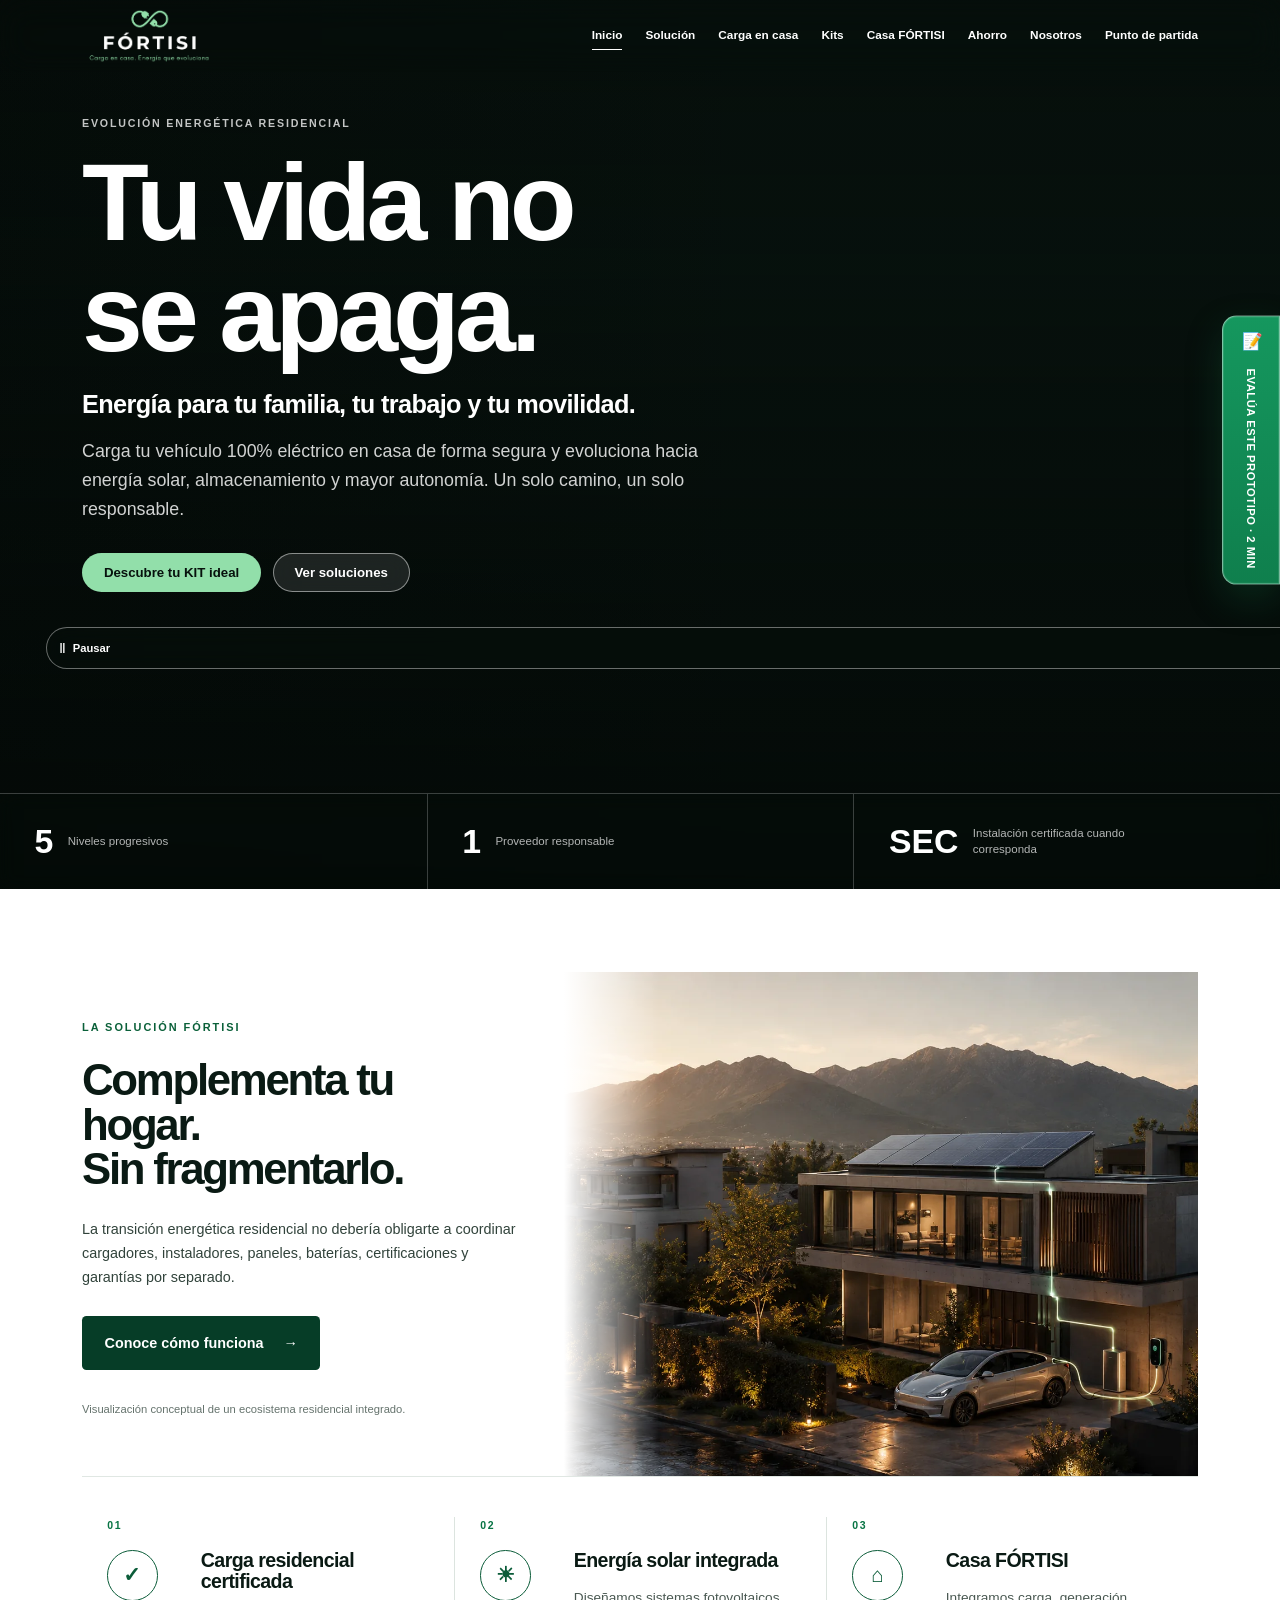
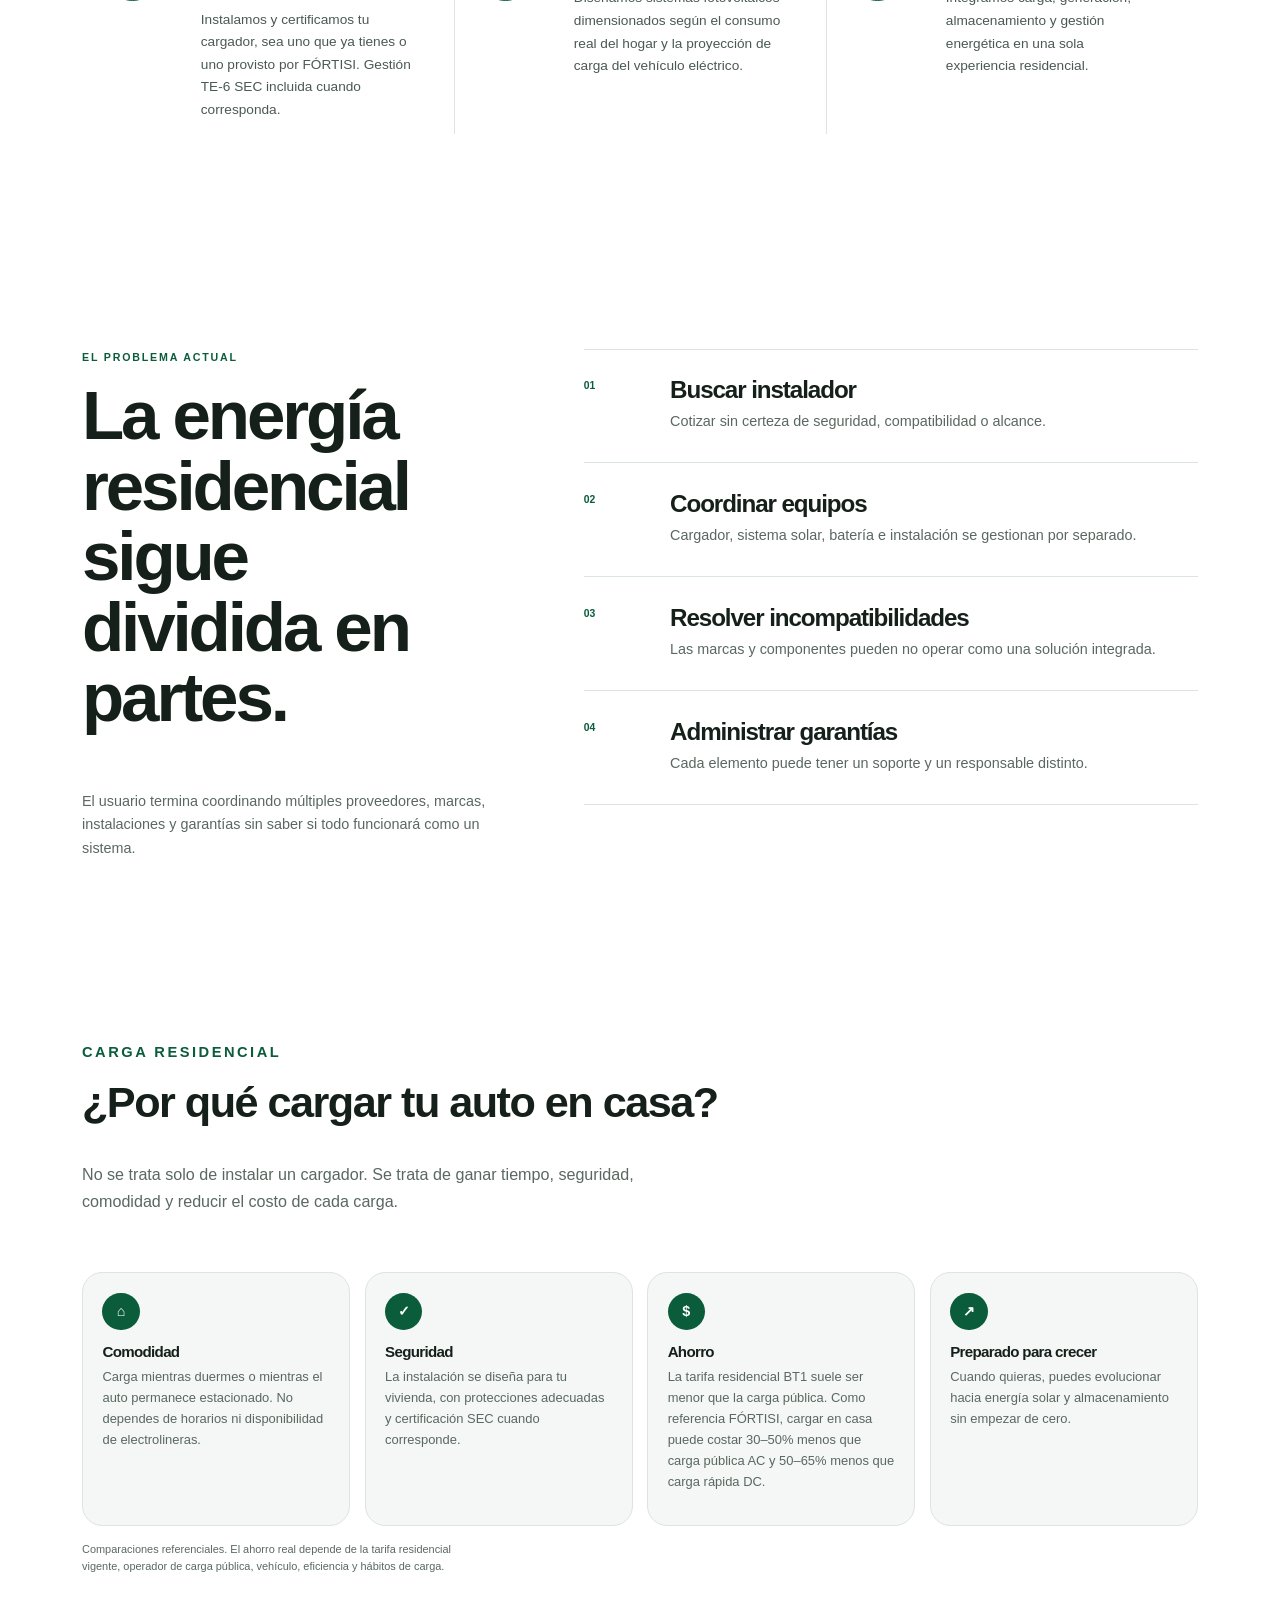
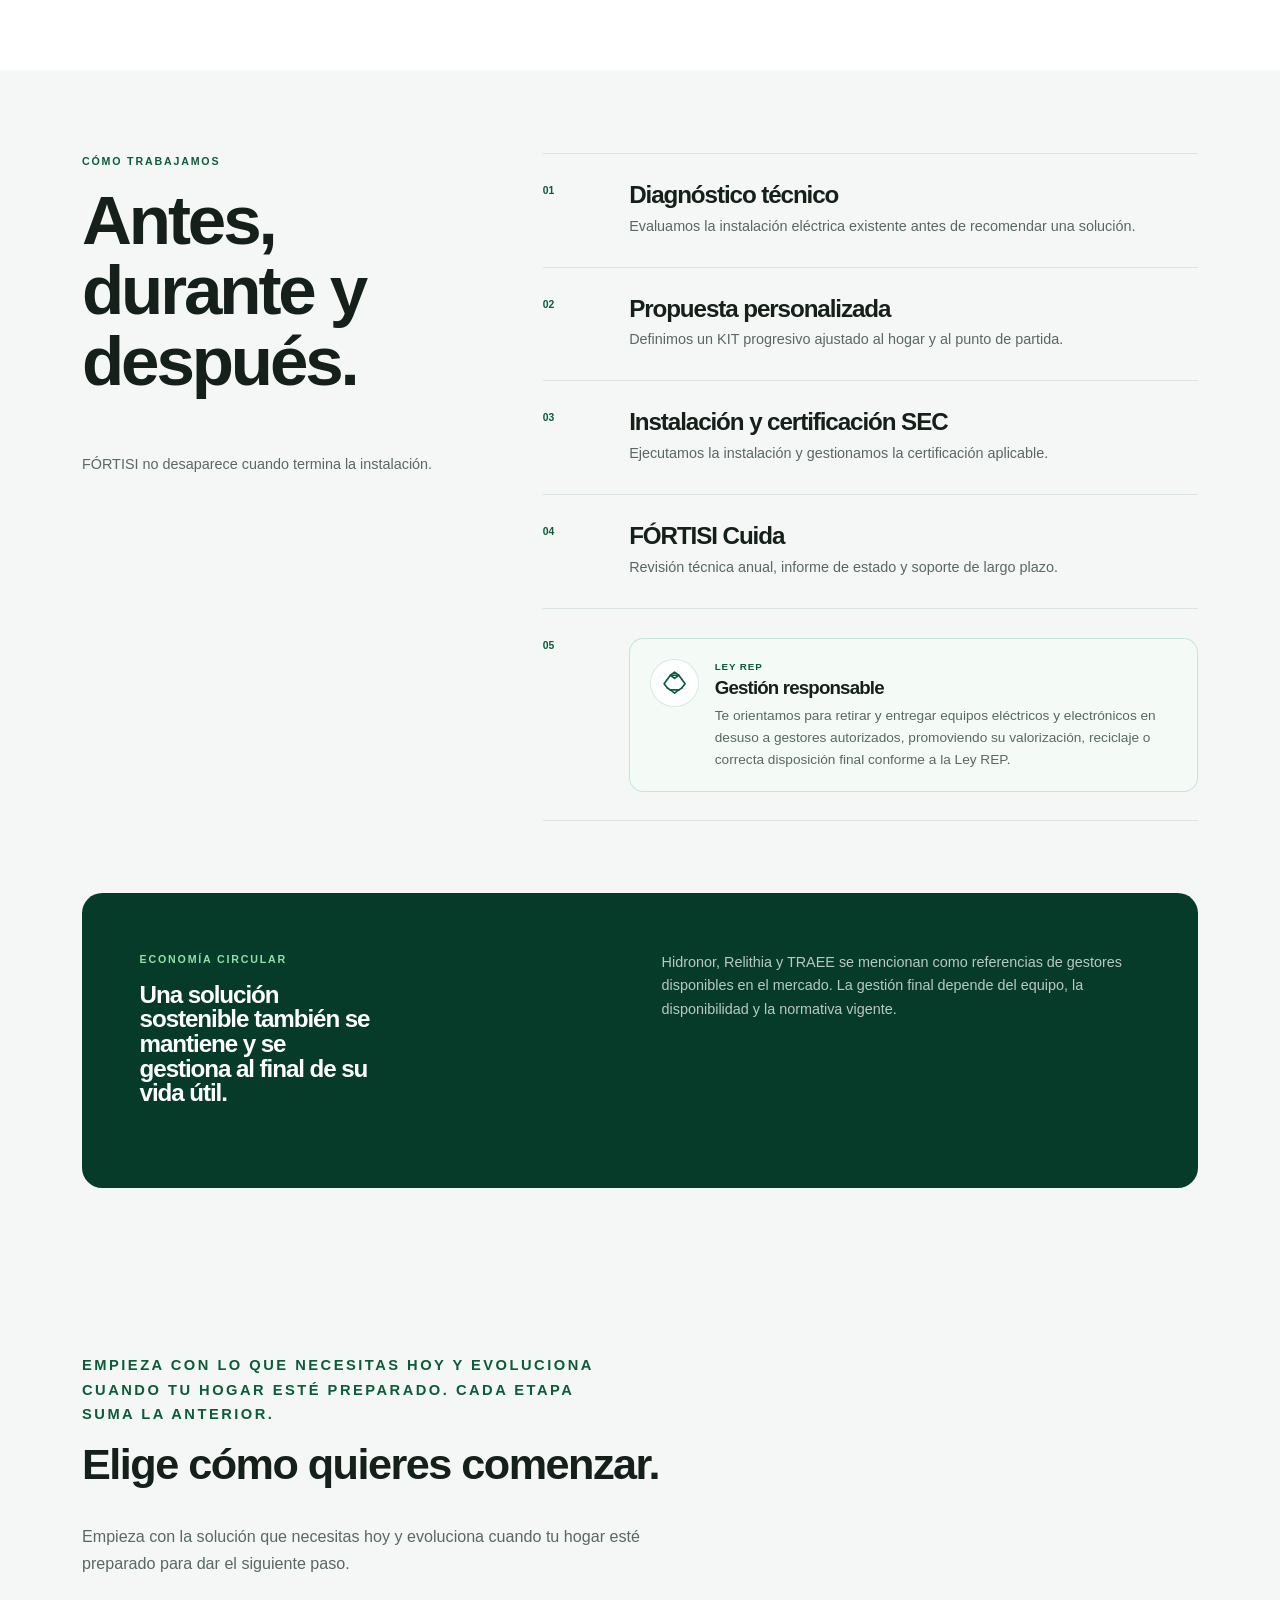
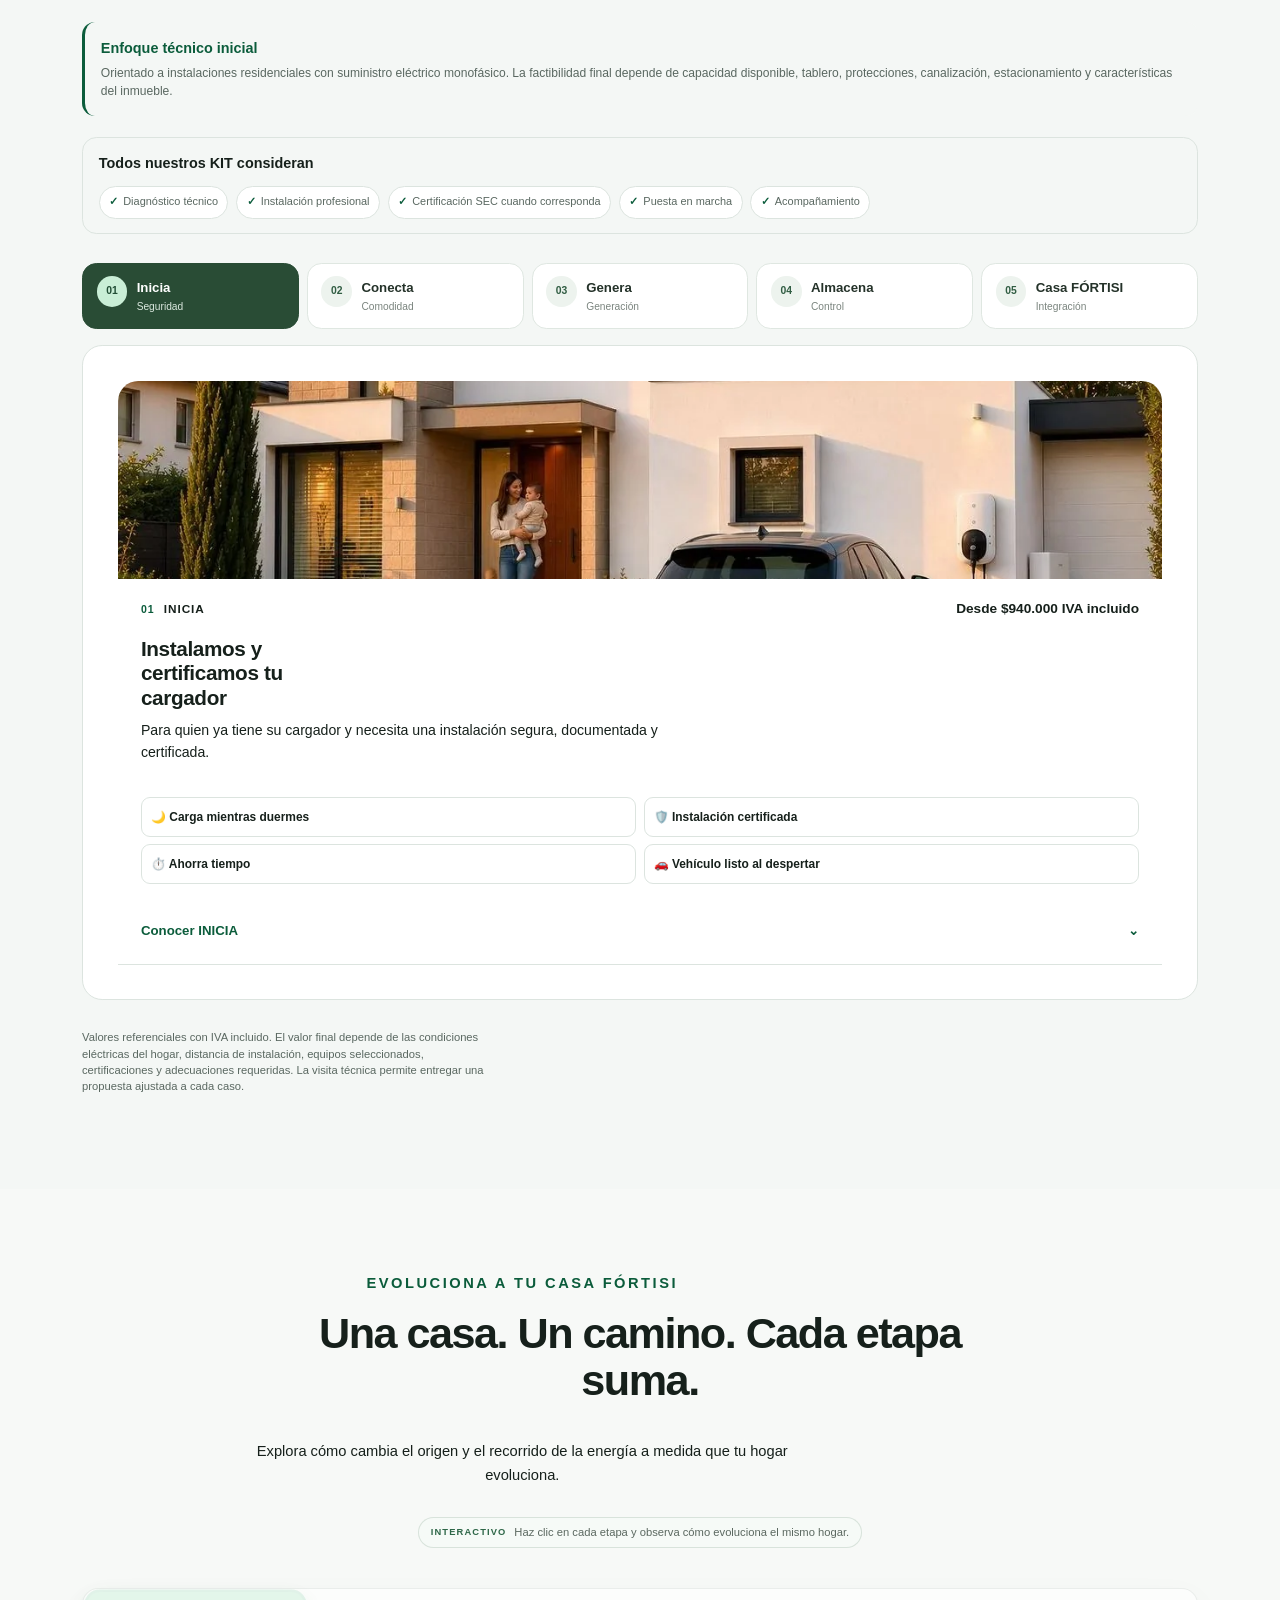
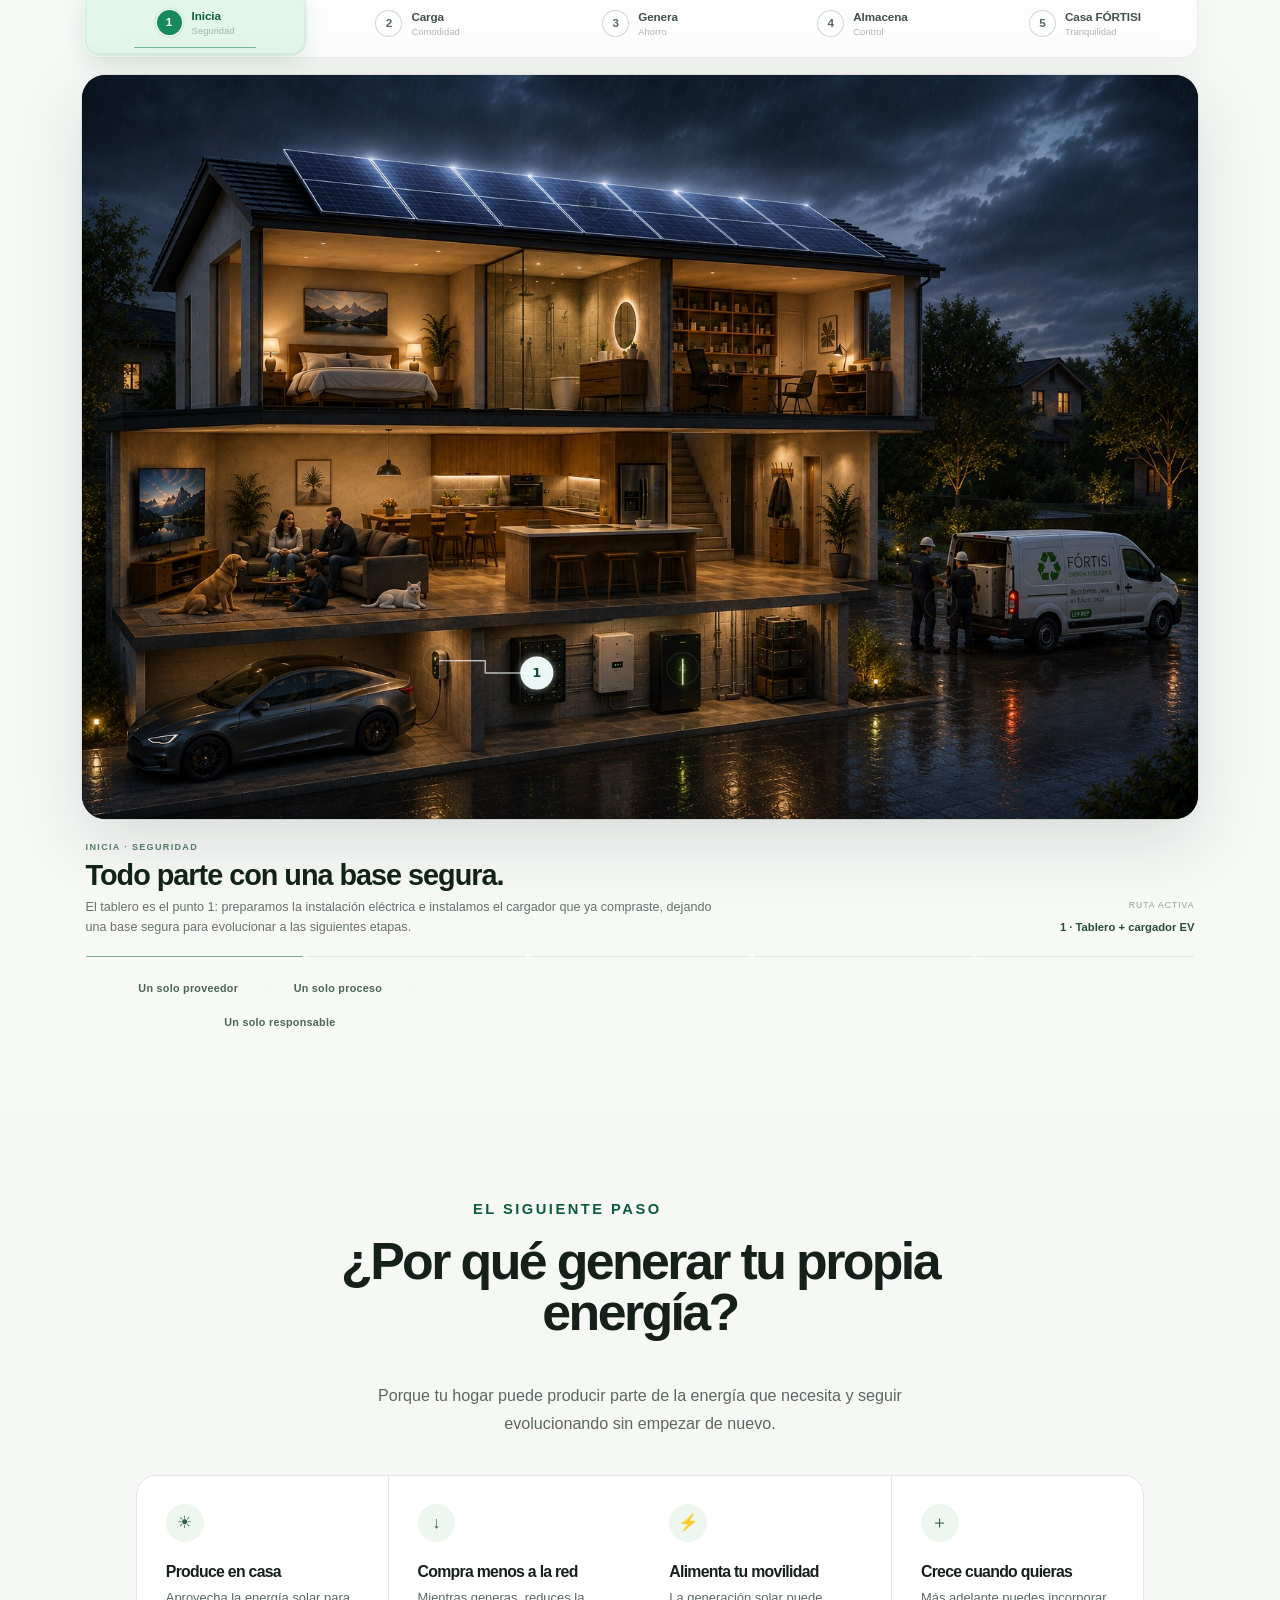
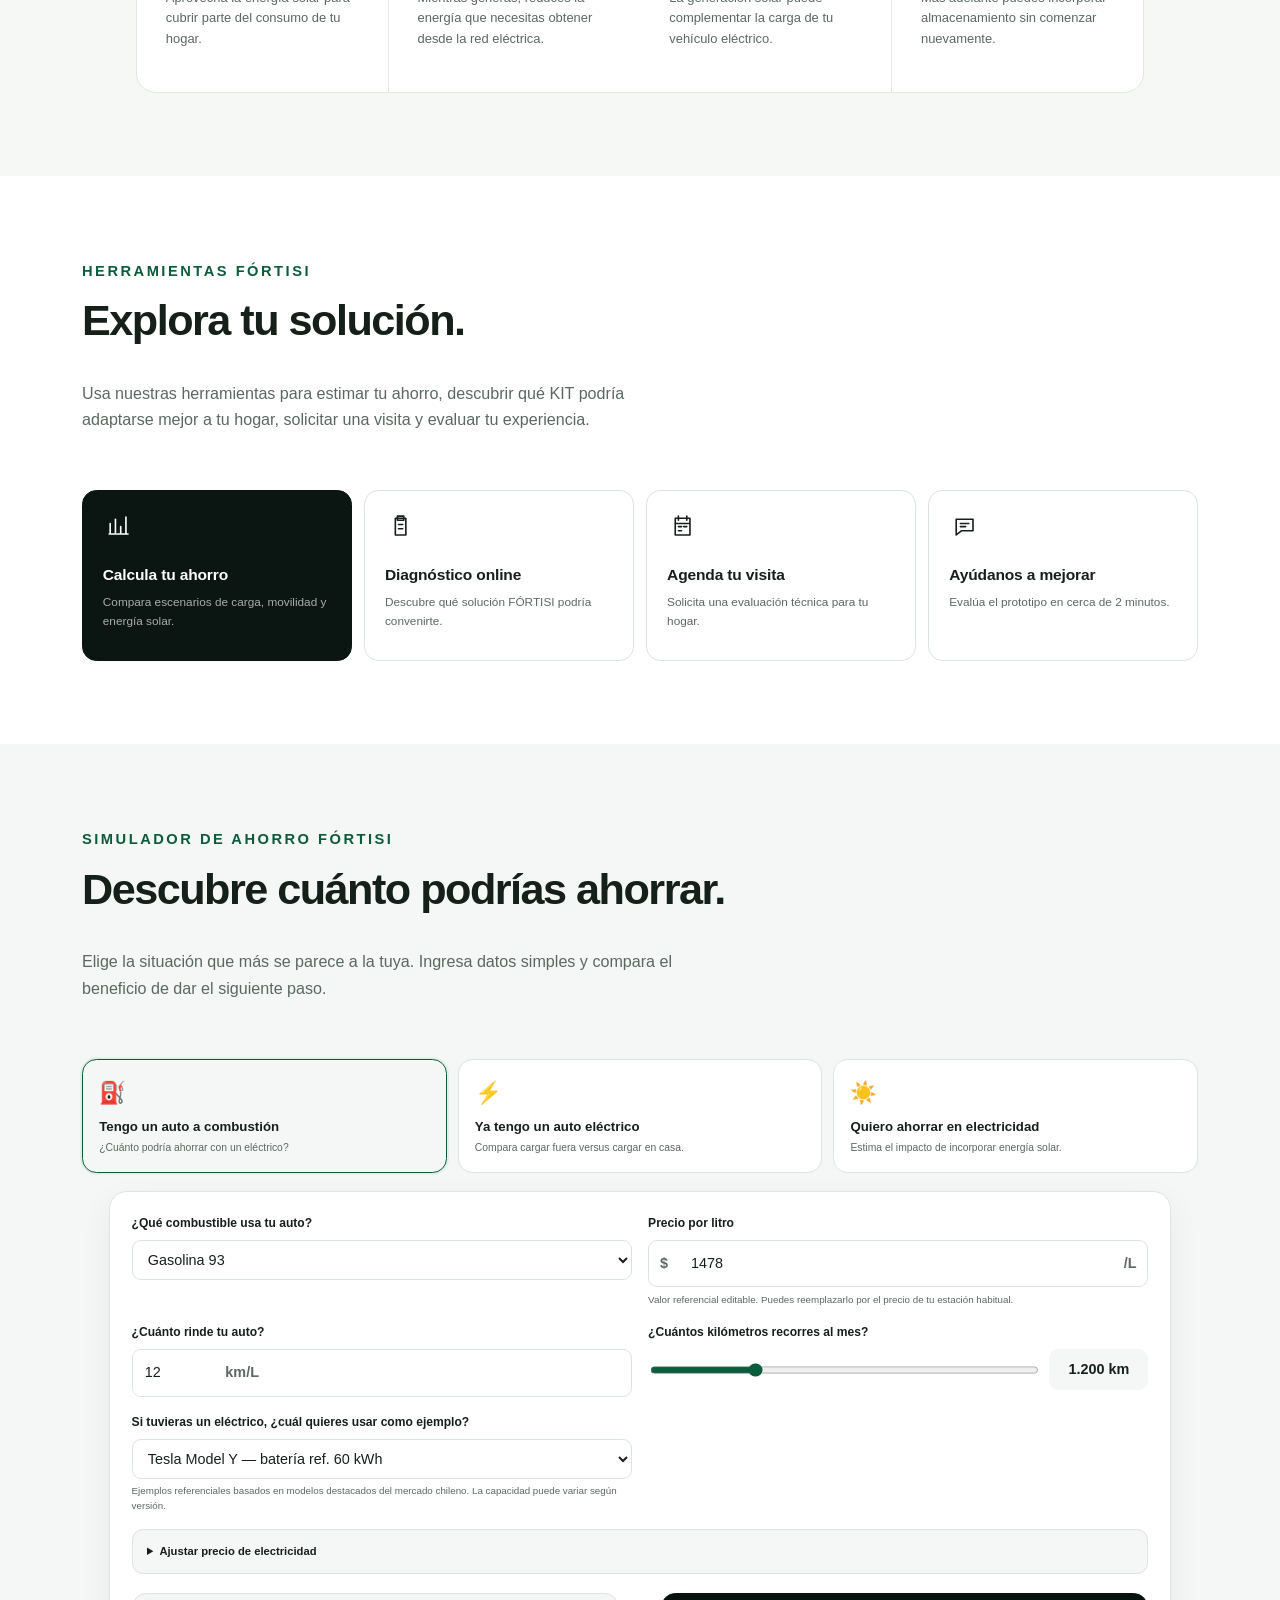
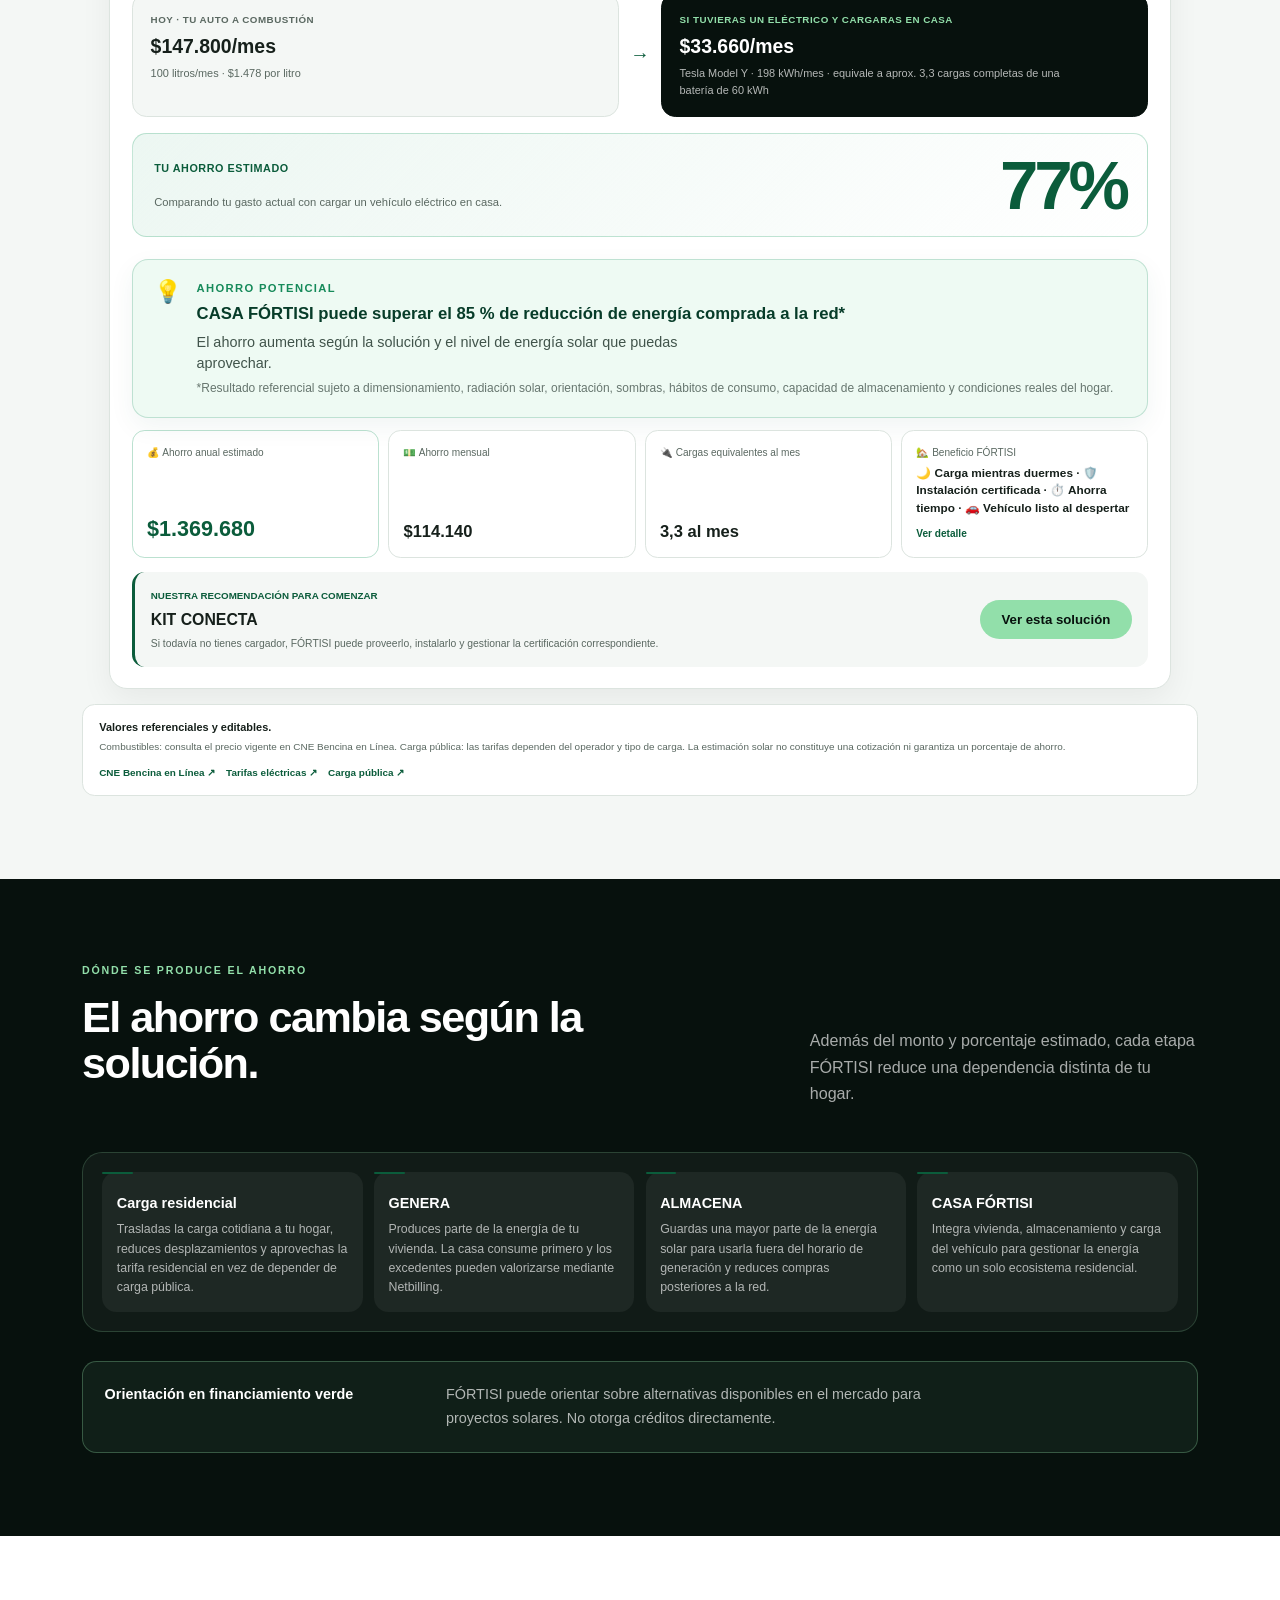
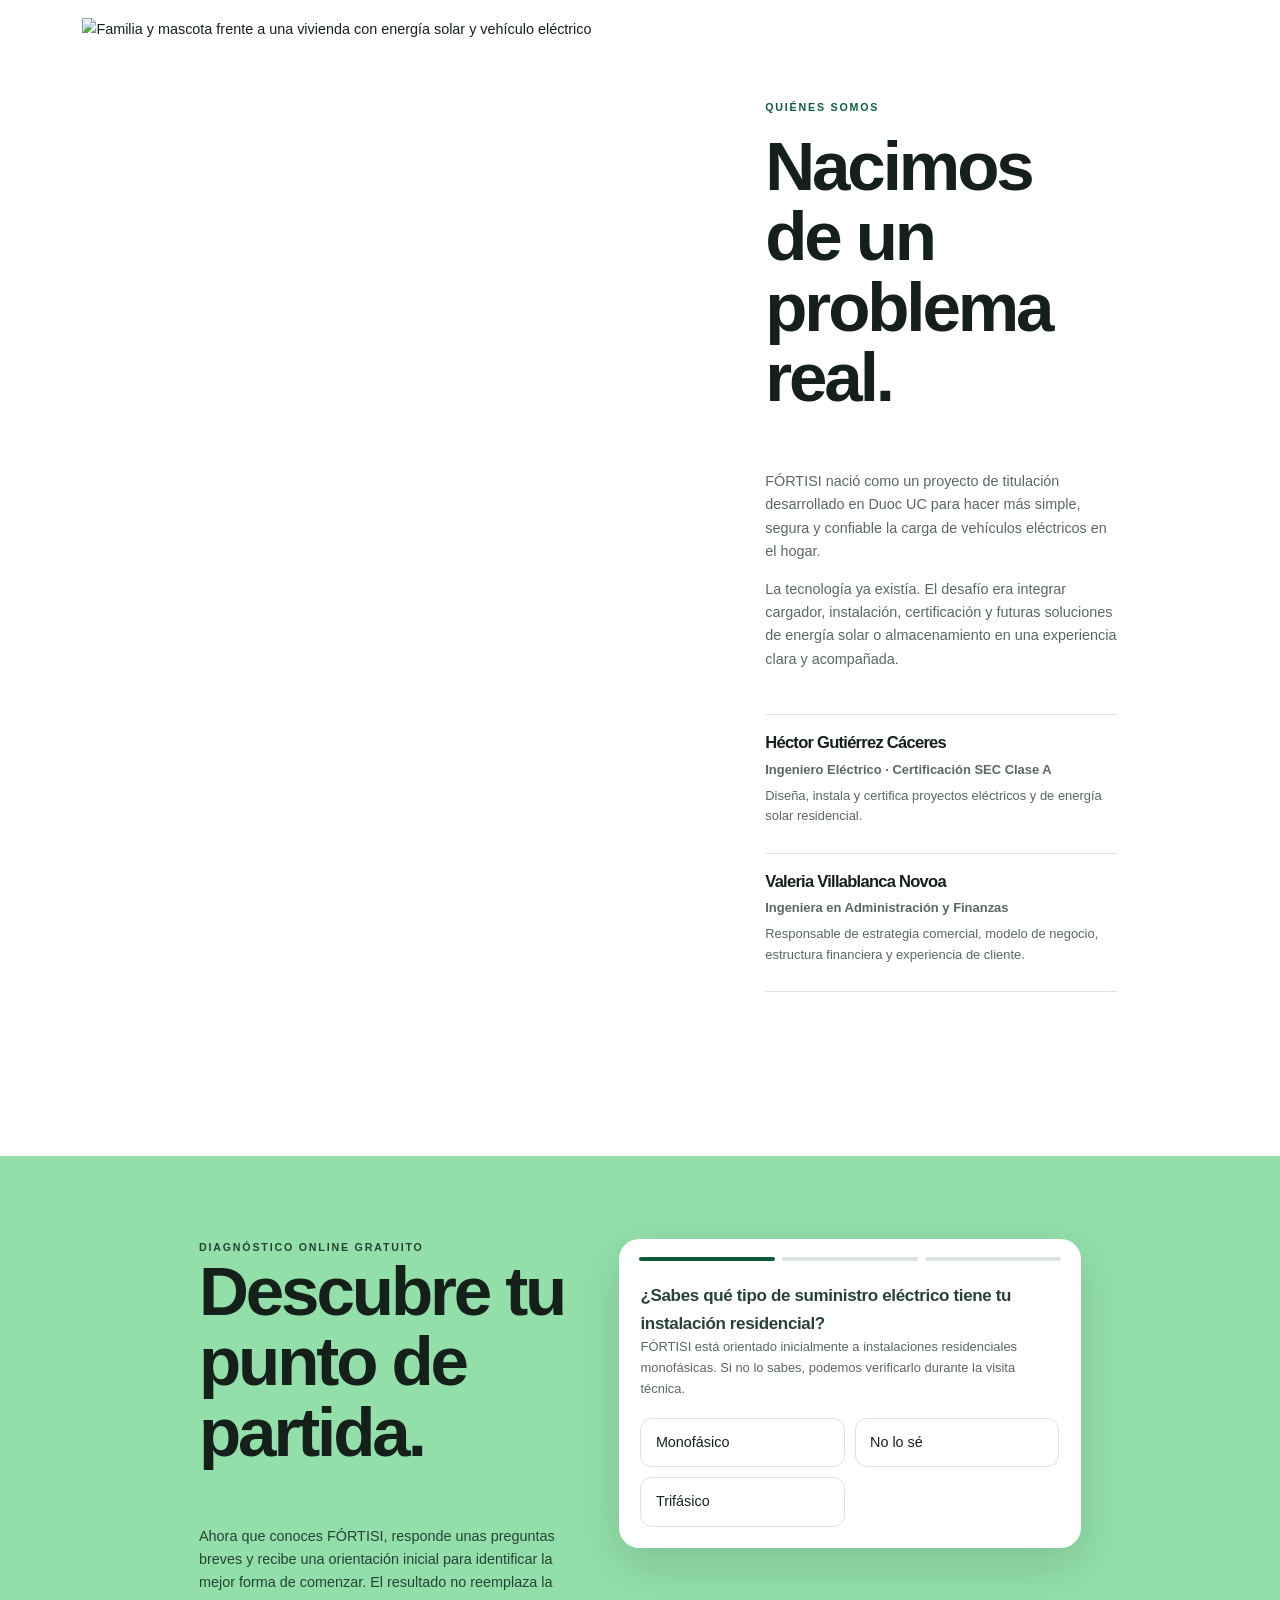
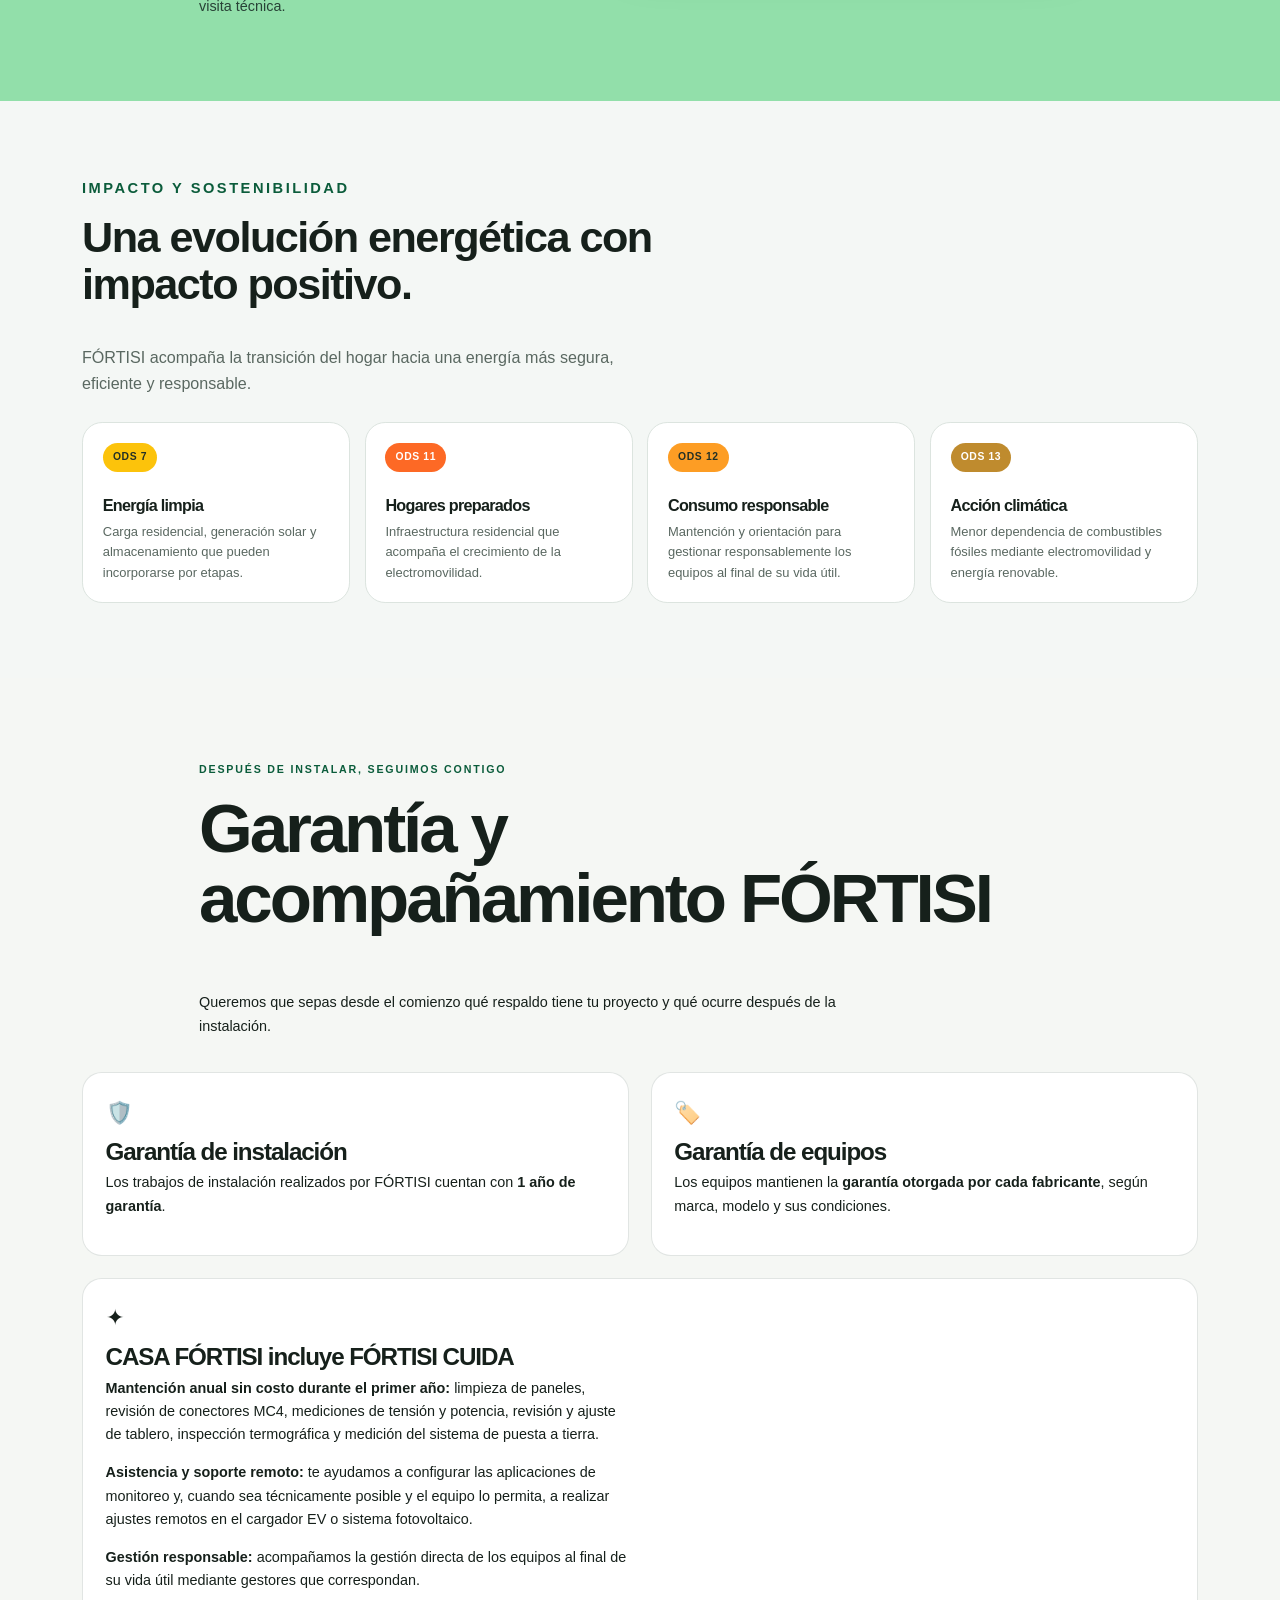
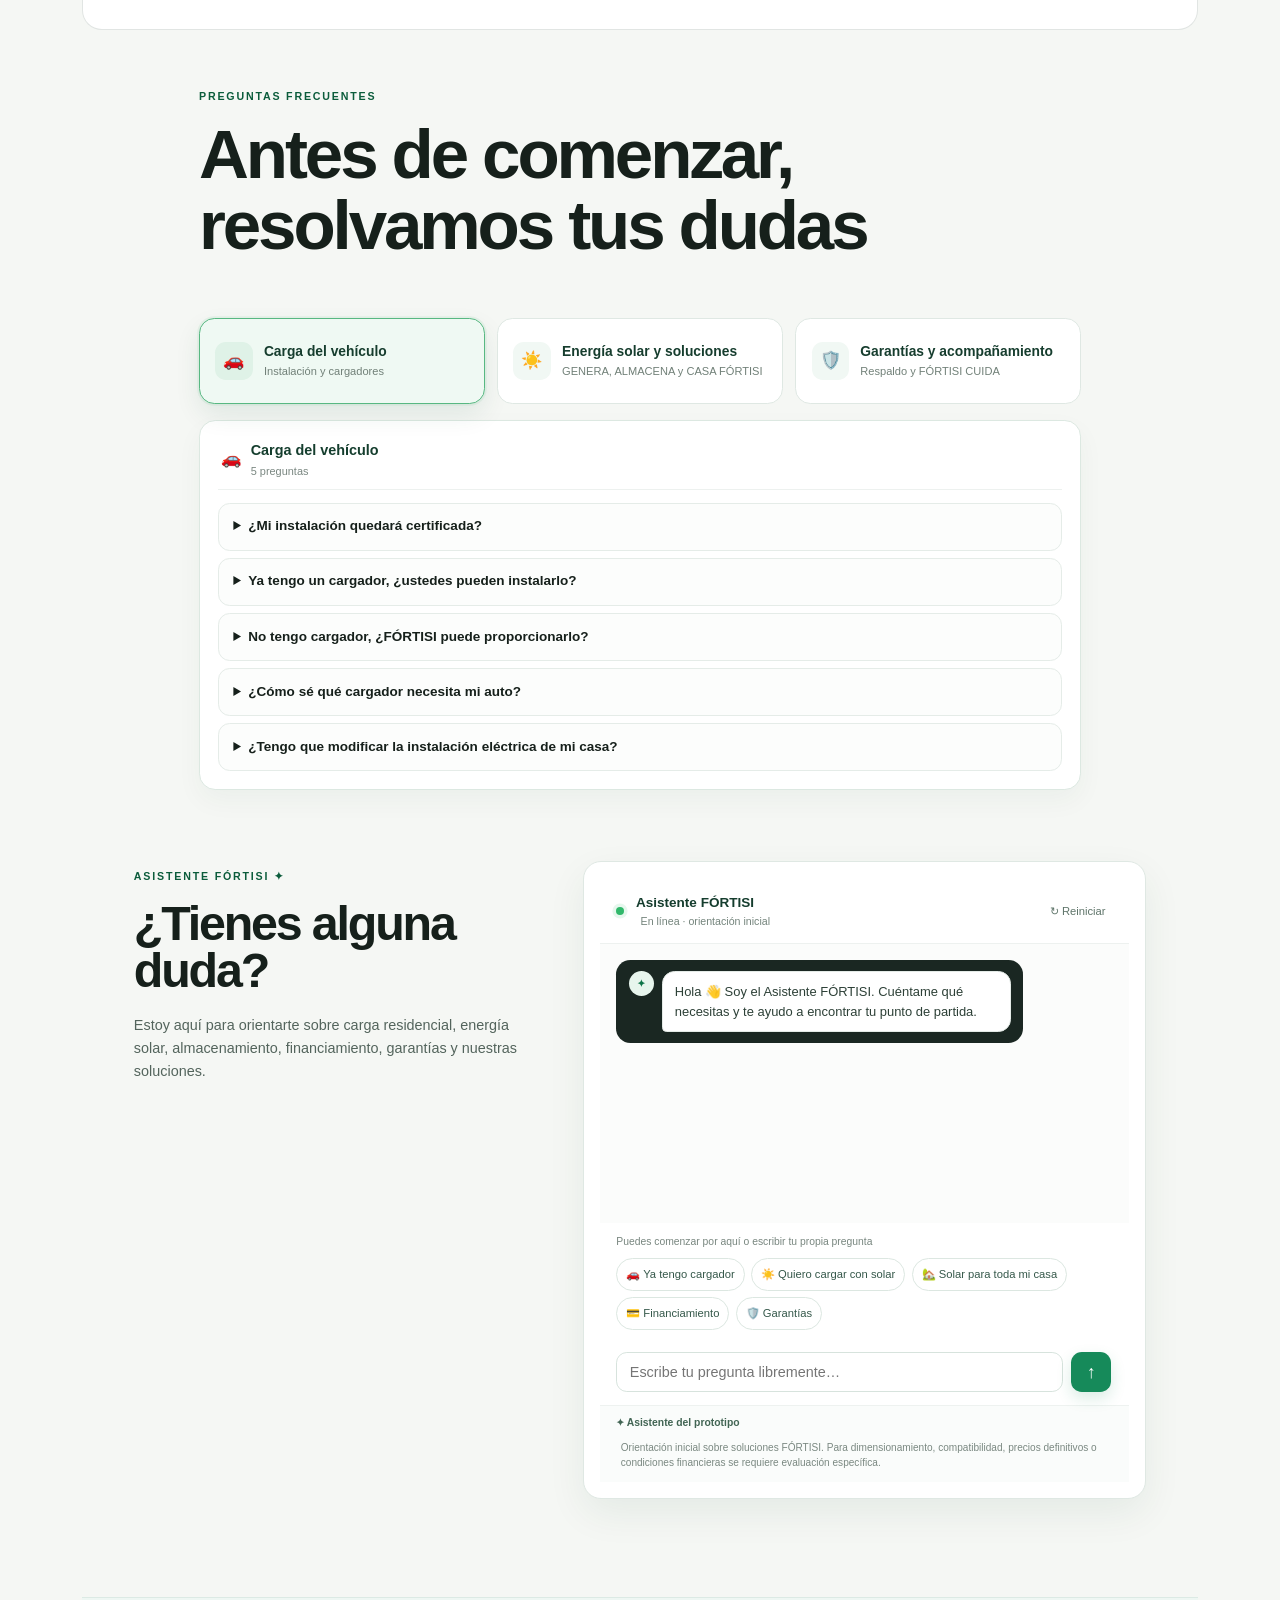
==== commit aa42bd32: "Update index.html" ====
--- a/index.html
+++ b/index.html
@@ -1,44 +1,5148 @@
-<!doctype html>
-<html lang="es">
-<head>
-  <meta charset="utf-8">
-  <meta name="viewport" content="width=device-width,initial-scale=1,viewport-fit=cover">
-  <meta name="theme-color" content="#ffffff">
-  <meta name="apple-mobile-web-app-capable" content="yes">
-  <meta name="apple-mobile-web-app-status-bar-style" content="default">
-  <meta name="apple-mobile-web-app-title" content="FÓRTISI Test">
-  <title>FÓRTISI · Prueba App</title>
-  <link rel="manifest" href="./manifest.webmanifest">
-  <link rel="apple-touch-icon" sizes="180x180" href="./icons/icon-180.png">
-  <link rel="icon" sizes="32x32" href="./icons/icon-32.png">
-  <style>
-    *{box-sizing:border-box}
-    body{margin:0;font-family:Arial,sans-serif;background:#f5f5f5;color:#111}
-    main{min-height:100vh;display:grid;place-items:center;padding:24px}
-    .card{max-width:560px;width:100%;background:white;border-radius:24px;padding:32px;
-           box-shadow:0 12px 40px rgba(0,0,0,.10);text-align:center}
-    img{width:112px;height:112px;border-radius:24px}
-    h1{margin:18px 0 8px;font-size:28px}
-    p{line-height:1.5;color:#555}
-    a{display:block;margin-top:22px;padding:16px 20px;border-radius:14px;background:#111;color:#fff;
-       text-decoration:none;font-weight:700}
-    small{display:block;margin-top:18px;color:#777}
-  </style>
+
+<!-- FÓRTISI · Prototipo final -->
+<!DOCTYPE html>
+
+<html lang="es-CL"><head><meta content="text/html; charset=utf-8" http-equiv="Content-Type"/>
+<meta content="width=device-width, initial-scale=1" name="viewport"/>
+<title>FÓRTISI | Tu vida no se apaga</title>
+<meta content="FÓRTISI integra carga residencial para vehículos eléctricos, energía solar, almacenamiento, certificación SEC y mantención en un solo camino para tu hogar." name="description"/>
+<meta content="#07110D" name="theme-color"/>
+<link href="https://fortisi.cl/" rel="canonical"/>
+<meta content="website" property="og:type"/>
+<meta content="es_CL" property="og:locale"/>
+<meta content="FÓRTISI" property="og:site_name"/>
+<meta content="FÓRTISI — Tu vida no se apaga" property="og:title"/>
+<meta content="Energía para tu familia, tu trabajo y tu movilidad. Carga, genera, almacena y evoluciona desde tu hogar." property="og:description"/>
+<meta content="https://fortisi.cl/" property="og:url"/>
+<meta content="https://fortisi.cl/assets/images/hero.webp" property="og:image"/>
+<meta content="summary_large_image" name="twitter:card"/>
+<meta content="FÓRTISI — Tu vida no se apaga" name="twitter:title"/>
+<meta content="Evolución energética residencial integrada." name="twitter:description"/>
+<meta content="https://fortisi.cl/assets/images/hero.webp" name="twitter:image"/>
+<link as="image" fetchpriority="high" href="assets/images/hero.webp" rel="preload"/>
+<script type="application/ld+json">
+  {
+    "@context":"https://schema.org",
+    "@type":"Organization",
+    "name":"FÓRTISI",
+    "url":"https://fortisi.cl/",
+    "email":"contacto@fortisi.cl",
+    "telephone":"+56988221485",
+    "description":"Empresa EnergyTech que integra carga residencial, energía solar, almacenamiento y gestión energética del hogar.",
+    "areaServed":{"@type":"AdministrativeArea","name":"Región Metropolitana, Chile"},
+    "founder":[
+      {"@type":"Person","name":"Héctor Gutiérrez Cáceres"},
+      {"@type":"Person","name":"Valeria Villablanca Novoa"}
+    ]
+  }
+  </script>
+<link href="assets/css/styles.css?v=6.4" rel="stylesheet"/>
+<style id="fortisi-hero-video-mobile-fix">
+/* FÓRTISI · Hero video móvil
+   Evita que reglas responsive antiguas oculten el video en iPhone/Android. */
+#inicio.hero{
+  position:relative;
+  overflow:hidden;
+}
+#inicio.hero .hero__fallback,
+#inicio.hero .hero__video{
+  position:absolute;
+  inset:0;
+  width:100%;
+  height:100%;
+}
+#inicio.hero .hero__fallback{
+  z-index:0;
+}
+#inicio.hero .hero__fallback img{
+  width:100%;
+  height:100%;
+  object-fit:cover;
+}
+#inicio.hero .hero__video{
+  z-index:1;
+  display:block !important;
+  visibility:visible !important;
+  opacity:1 !important;
+  object-fit:cover;
+  object-position:center center;
+  pointer-events:none;
+  background:transparent;
+}
+#inicio.hero .hero__overlay{
+  z-index:2;
+}
+#inicio.hero .hero__content,
+#inicio.hero .media-toggle,
+#inicio.hero .hero__rail{
+  position:relative;
+  z-index:3;
+}
+@media (max-width:720px){
+  #inicio.hero .hero__video{
+    display:block !important;
+    visibility:visible !important;
+    opacity:1 !important;
+    min-width:100%;
+    min-height:100%;
+    width:100%;
+    height:100%;
+  }
+}
+</style>
+
+<!-- Interfaz FÓRTISI -->
+<style id="fortisi-v64-solution-premium">
+.solution-premium{background:#fff;color:#0c1d16;padding:clamp(72px,8vw,132px) 0 0;overflow:hidden}
+.solution-premium__wrap{max-width:1540px;margin:0 auto}
+.solution-premium__hero{display:grid;grid-template-columns:minmax(500px,.95fr) minmax(0,1.25fr);min-height:560px;align-items:stretch;column-gap:0}
+.solution-premium__copy{padding:clamp(28px,3.2vw,52px) clamp(34px,4vw,64px) 42px 0;display:flex;flex-direction:column;justify-content:center;align-items:flex-start;position:relative;z-index:2}
+.solution-premium__copy .eyebrow{margin:0 0 24px;color:#0a6039;letter-spacing:.18em;font-size:.76rem;font-weight:700;text-transform:uppercase}
+.solution-premium__copy h2{font-size:clamp(3rem,3.8vw,4.65rem);line-height:1.01;letter-spacing:-.052em;margin:0 0 30px;max-width:650px;color:#0a1a14;text-wrap:balance}
+.solution-premium__lead{font-size:clamp(1rem,1.12vw,1.18rem);line-height:1.65;max-width:560px;color:#31433b;margin:0 0 30px}
+.solution-premium__cta{display:inline-flex;align-items:center;gap:22px;background:#063d27;color:#fff;text-decoration:none;padding:17px 25px;border-radius:5px;font-weight:650;transition:transform .2s ease,background .2s ease}
+.solution-premium__cta:hover{transform:translateY(-2px);background:#075432}
+.solution-premium__caption{margin-top:34px;padding-top:0;font-size:.78rem;color:#65736d;max-width:390px;line-height:1.45}
+.solution-premium__media{margin:0;min-width:0;position:relative;overflow:hidden;min-height:560px}
+.solution-premium__media:before{content:"";position:absolute;z-index:1;left:0;top:0;bottom:0;width:15%;background:linear-gradient(90deg,#fff 0%,rgba(255,255,255,.72) 28%,rgba(255,255,255,0) 100%);pointer-events:none}
+.solution-premium__media img{display:block;width:100%;height:100%;min-height:560px;object-fit:cover;object-position:55% 52%}
+.solution-premium__features{border-top:1px solid #e0e7e3;display:grid;grid-template-columns:repeat(3,1fr);padding:44px 0 54px}
+.solution-premium__features article{position:relative;display:grid;grid-template-columns:82px 1fr;gap:22px;padding:10px 48px 14px 28px;min-height:176px}
+.solution-premium__features article+article{border-left:1px solid #dce4df}
+.solution-premium__features .index{position:absolute;top:0;left:28px;color:#087444;font-size:.73rem;font-weight:800;letter-spacing:.16em}
+.solution-premium__feature-icon{margin-top:27px;width:56px;height:56px;border:2px solid #0b5c39;color:#0b5c39;display:grid;place-items:center;border-radius:50%;font-size:1.45rem;font-weight:700}
+.solution-premium__features h3{font-size:clamp(1.25rem,1.7vw,1.65rem);line-height:1.08;margin:27px 0 18px;color:#0a1a14;letter-spacing:-.03em}
+.solution-premium__features p{margin:0;color:#4a5952;font-size:.95rem;line-height:1.65}
+@media(max-width:1100px){.solution-premium{padding-top:72px}.solution-premium__hero{grid-template-columns:1fr}.solution-premium__copy{padding-right:0;padding-bottom:34px}.solution-premium__caption{margin-top:34px;padding-top:0}.solution-premium__media{border-radius:18px;min-height:440px}.solution-premium__media:before{display:none}.solution-premium__media img{min-height:440px}.solution-premium__features{grid-template-columns:1fr;margin-top:28px}.solution-premium__features article{grid-template-columns:64px 1fr;padding:24px 0 28px 0}.solution-premium__features article+article{border-left:0;border-top:1px solid #dce4df}.solution-premium__features .index{left:0;top:20px}.solution-premium__feature-icon{margin-top:30px}}
+@media(max-width:600px){.solution-premium__copy h2{font-size:clamp(2.45rem,13vw,3.6rem)}.solution-premium__media,.solution-premium__media img{min-height:330px}.solution-premium__features article{grid-template-columns:52px 1fr}.solution-premium__feature-icon{width:44px;height:44px;font-size:1.1rem}.solution-premium__features h3{font-size:1.25rem}}
+</style>
+<style>
+.prototype-survey-tab{ text-decoration:none; }
+</style>
+<style>
+.trust-faq{padding:84px 0;background:#f5f7f4}.trust-faq__head{max-width:760px;margin-bottom:30px}.trust-grid{display:grid;grid-template-columns:repeat(2,minmax(0,1fr));gap:18px}.trust-card{background:#fff;border:1px solid rgba(10,40,30,.12);border-radius:22px;padding:25px}.trust-card>span{font-size:24px}.trust-card h3{margin:10px 0 8px}.trust-card--wide{grid-column:1/-1}.faq-block{margin-top:64px;max-width:920px}.faq-list{margin-top:24px;border-top:1px solid rgba(10,40,30,.14)}.faq-list details{border-bottom:1px solid rgba(10,40,30,.14);padding:0}.faq-list summary{cursor:pointer;font-weight:700;padding:19px 42px 19px 0;position:relative;list-style:none}.faq-list summary::-webkit-details-marker{display:none}.faq-list summary:after{content:'+';position:absolute;right:8px;font-size:22px;font-weight:400}.faq-list details[open] summary:after{content:'–'}.faq-list details p{max-width:760px;margin:0;padding:0 42px 20px 0;line-height:1.65}.ai-demo{margin-top:72px;display:grid;grid-template-columns:.85fr 1.15fr;gap:34px;align-items:start}.ai-chat{background:#0a100e;color:#fff;border-radius:24px;padding:18px;box-shadow:0 20px 55px rgba(0,0,0,.14)}.ai-chat__messages{height:310px;overflow:auto;padding:8px;display:flex;flex-direction:column;gap:12px}.ai-msg{max-width:84%;padding:12px 14px;border-radius:16px;line-height:1.45;font-size:14px}.ai-msg--bot{background:#1a2722;align-self:flex-start}.ai-msg--user{background:#fff;color:#0a100e;align-self:flex-end}.ai-chat__form{display:flex;gap:8px;background:#fff;border-radius:14px;padding:6px;margin-top:10px}.ai-chat__form input{flex:1;border:0;outline:0;padding:10px;font:inherit;min-width:0}.ai-chat__form button{border:0;background:#173e30;color:#fff;width:42px;height:42px;border-radius:10px;font-size:20px;cursor:pointer}.ai-chat small{display:block;color:#b9c5c0;margin:10px 5px 0}.kit-guarantee{margin-top:12px;padding:12px 14px;border-radius:12px;background:rgba(23,62,48,.06);font-size:13px;line-height:1.5}@media(max-width:760px){.trust-grid,.ai-demo{grid-template-columns:1fr}.trust-card--wide{grid-column:auto}.trust-faq{padding:56px 0}.ai-chat__messages{height:280px}}
+</style>
+<style id="fortisi-v711-tournament-card">
+/* V7.11 — solo mejora visual del cuadro final de Innova Sostenible */
+.tournament-strip.tournament-strip--highlight{
+  width:min(94%,1500px)!important;
+  margin:42px auto 46px!important;
+  border-radius:26px!important;
+  padding:0!important;
+  overflow:hidden;
+  box-shadow:0 22px 55px rgba(5,55,37,.14);
+}
+.tournament-strip--highlight .tournament-strip__content{
+  width:100%!important;
+  max-width:none!important;
+  margin:0!important;
+  padding:38px 52px 34px!important;
+  box-sizing:border-box;
+}
+.tournament-strip--highlight .tournament-strip__eyebrow{
+  font-size:.84rem!important;
+  letter-spacing:.14em!important;
+  line-height:1.35!important;
+  margin-bottom:10px!important;
+}
+.tournament-strip--highlight h3{
+  font-size:clamp(1.65rem,2vw,2.25rem)!important;
+  line-height:1.12!important;
+  margin:0 0 12px!important;
+}
+.tournament-strip--highlight p{
+  max-width:1180px!important;
+  font-size:clamp(1rem,1.12vw,1.14rem)!important;
+  line-height:1.58!important;
+  margin:7px 0!important;
+}
+.tournament-strip--highlight .tournament-strip__cta-copy{
+  max-width:1280px!important;
+  margin-top:16px!important;
+}
+.tournament-strip--highlight .tournament-strip__institutions{
+  margin-top:20px!important;
+  font-size:.86rem!important;
+  letter-spacing:.02em!important;
+}
+@media(max-width:760px){
+  .tournament-strip.tournament-strip--highlight{
+    width:calc(100% - 28px)!important;
+    margin:28px auto 34px!important;
+    border-radius:20px!important;
+  }
+  .tournament-strip--highlight .tournament-strip__content{
+    padding:28px 24px 26px!important;
+  }
+}
+</style>
+<style id="fortisi-v712-solar-goals">
+.solar-goal-card{padding:clamp(24px,4vw,54px)!important}
+.solar-goal-header{text-align:center;max-width:760px;margin:0 auto 30px}
+.solar-goal-header h3{font-size:clamp(1.55rem,2.4vw,2.25rem);margin:8px 0}
+.solar-goal-header p{color:var(--muted,#66736d);margin:0}
+.solar-goal-options{display:grid;grid-template-columns:1fr 1fr;gap:16px;max-width:980px;margin:0 auto 36px}
+.solar-goal-option{appearance:none;text-align:left;background:#fff;border:1px solid #dbe5df;border-radius:18px;padding:22px;cursor:pointer;transition:.2s ease;color:inherit}
+.solar-goal-option:hover,.solar-goal-option.is-active{border-color:#168a5a;box-shadow:0 10px 26px rgba(0,80,52,.08)}
+.solar-goal-option.is-active{background:#f2fbf6}
+.solar-goal-option__icon{display:block;font-size:1.6rem;margin-bottom:10px}
+.solar-goal-option strong{display:block;font-size:1.06rem;margin-bottom:7px}
+.solar-goal-option small{display:block;line-height:1.5;color:#66736d}
+.goal-explainer{text-align:center;max-width:820px;margin:8px auto 28px}
+.goal-explainer h4{font-size:clamp(1.35rem,2vw,1.85rem);margin:7px 0 8px}
+.goal-explainer p{color:#66736d;line-height:1.55}
+.solar-compare-kits{display:grid;grid-template-columns:1fr 1fr;gap:18px}
+.solar-compare-kit{border:1px solid #dbe5df;border-radius:20px;padding:24px;background:#fff;display:flex;flex-direction:column}
+.solar-compare-kit--featured{border-color:#168a5a;background:#f7fcf9}
+.solar-compare-kit__top{display:flex;align-items:center;gap:12px;margin-bottom:14px}
+.solar-compare-kit__top>span{font-size:1.65rem}
+.solar-compare-kit__top div{display:flex;gap:7px;align-items:baseline}
+.solar-compare-kit__top small{color:#168a5a;font-weight:800;letter-spacing:.12em}
+.solar-compare-kit h5{font-size:1.28rem;margin:0 0 13px}
+.solar-compare-kit p{line-height:1.58;color:#4d5b55}
+.compact-flow{flex-wrap:wrap;margin:0 0 14px}
+.solar-result-note{margin:12px 0 20px;padding:15px 16px;border-radius:14px;background:#f3f6f4}
+.solar-result-note--strong{background:#e8f8ef}
+.solar-result-note span,.solar-result-note small{display:block;color:#64726c}
+.solar-result-note strong{display:block;margin:4px 0;font-size:1.08rem;color:#075d3c}
+.solar-calc-disclaimer{margin-top:18px;padding:18px 20px;border-radius:16px;background:#071911;color:#fff}
+.solar-calc-disclaimer p{margin:6px 0 0;color:rgba(255,255,255,.76);line-height:1.55}
+.home-solar-input{max-width:720px;margin:0 auto 24px;padding:20px;border:1px solid #dbe5df;border-radius:16px;background:#fff}
+.home-solar-input label{display:block;font-weight:800;margin-bottom:10px}
+.home-solar-input small{display:block;color:#66736d;margin-top:8px}
+@media(max-width:760px){.solar-goal-options,.solar-compare-kits{grid-template-columns:1fr}}
+</style>
+<style id="fortisi-v713-footer-final">
+/* V7.13 — ajuste final solicitado: legibilidad y alineación del footer */
+footer .footer-grid a,
+footer .footer-nav a,
+footer nav a{
+  font-size:1.02rem !important;
+  line-height:1.5 !important;
+}
+footer .footer-bottom,
+footer .footer-note,
+footer .footer-legal{
+  width:100% !important;
+  max-width:none !important;
+}
+footer .footer-bottom p,
+footer .footer-note p,
+footer .footer-legal p{
+  max-width:1180px !important;
+  width:100% !important;
+  font-size:.92rem !important;
+  line-height:1.6 !important;
+  color:rgba(255,255,255,.62) !important;
+}
+@media (max-width:760px){
+  footer .footer-grid a,
+  footer .footer-nav a,
+  footer nav a{font-size:.98rem !important}
+  footer .footer-bottom p,
+  footer .footer-note p,
+  footer .footer-legal p{font-size:.86rem !important}
+}
+</style>
+<style id="fortisi-v714-potential-savings">
+.fortisi-potential-savings{
+  max-width:980px;
+  margin:24px auto 10px;
+  display:flex;
+  align-items:flex-start;
+  gap:16px;
+  padding:22px 24px;
+  border-radius:18px;
+  border:1px solid rgba(22,138,90,.22);
+  background:#eefaf3;
+  box-shadow:0 10px 28px rgba(7,93,60,.06);
+}
+.fortisi-potential-savings__icon{
+  font-size:1.55rem;
+  line-height:1;
+  margin-top:2px;
+}
+.fortisi-potential-savings__content{
+  flex:1;
+  min-width:0;
+}
+.fortisi-potential-savings__eyebrow{
+  display:block;
+  margin-bottom:6px;
+  font-size:.78rem;
+  font-weight:800;
+  letter-spacing:.12em;
+  color:#168a5a;
+}
+.fortisi-potential-savings strong{
+  display:block;
+  font-size:clamp(1.06rem,1.45vw,1.28rem);
+  line-height:1.35;
+  color:#073c29;
+}
+.fortisi-potential-savings p{
+  margin:7px 0 5px;
+  color:#41544b;
+  line-height:1.5;
+}
+.fortisi-potential-savings small{
+  display:block;
+  color:#67766f;
+  line-height:1.45;
+}
+@media(max-width:760px){
+  .fortisi-potential-savings{
+    margin:18px 0 8px;
+    padding:18px;
+  }
+}
+</style>
+<style id="fortisi-v715-solar-calculator">
+.solar-compare-kits--calculator{align-items:stretch}
+.solar-calc-result{
+  margin:16px 0 20px;
+  padding:18px;
+  border-radius:16px;
+  background:#f2f7f4;
+  border:1px solid #dfe9e3;
+}
+.solar-calc-result--strong{
+  background:#e9f8ef;
+  border-color:#bfe6cf;
+}
+.solar-calc-result>span{
+  display:block;
+  font-size:.78rem;
+  font-weight:800;
+  letter-spacing:.08em;
+  color:#527066;
+  text-transform:uppercase;
+}
+.solar-calc-result>strong{
+  display:block;
+  margin:5px 0 8px;
+  font-size:clamp(2rem,4vw,3.25rem);
+  line-height:1;
+  color:#087448;
+}
+.solar-calc-result__money{
+  display:flex;
+  flex-wrap:wrap;
+  gap:8px 16px;
+  align-items:baseline;
+  margin-bottom:7px;
+}
+.solar-calc-result__money b{font-size:1.08rem;color:#123e2d}
+.solar-calc-result__money small{font-size:.9rem;color:#557066}
+.solar-calc-result em{
+  display:block;
+  font-style:normal;
+  font-size:.82rem;
+  line-height:1.4;
+  color:#6d7b75;
+}
+.fortisi-potential-savings--ev{margin-top:22px}
+</style><style id="fortisi-v716-home-clarity">
+.fortisi-potential-savings--home{
+  margin-top:18px!important;
+  background:#f3faf6!important;
+  border-color:#bfe3ce!important;
+}
+.fortisi-potential-savings--home .fortisi-potential-savings__eyebrow{
+  color:#087448!important;
+}
+.fortisi-potential-savings--home small{
+  display:block;
+  margin-top:8px;
+  font-weight:600;
+  color:#52675e!important;
+}
+</style><style id="fortisi-v717-solar-refine">
+/* V7.17 — comparador solar alineado + selección sutil */
+[data-solar-goal-panel="ev"] .solar-compare-kits{
+  align-items:stretch!important;
+  grid-auto-rows:1fr;
+}
+[data-solar-goal-panel="ev"] .solar-compare-kit{
+  position:relative;
+  display:grid!important;
+  grid-template-rows:auto minmax(56px,auto) auto minmax(120px,auto) auto auto;
+  height:100%;
+  min-height:560px;
+  gap:0;
+  transition:
+    transform .24s ease,
+    box-shadow .24s ease,
+    border-color .24s ease,
+    background-color .24s ease;
+  cursor:pointer;
+  overflow:hidden;
+}
+[data-solar-goal-panel="ev"] .solar-compare-kit:hover{
+  transform:translateY(-2px);
+  border-color:rgba(22,138,90,.45)!important;
+  box-shadow:0 16px 38px rgba(7,93,60,.10);
+}
+[data-solar-goal-panel="ev"] .solar-compare-kit.is-selected{
+  transform:translateY(-3px);
+  border-color:#57b982!important;
+  background:#f7fcf9!important;
+  box-shadow:
+    0 0 0 2px rgba(107,224,155,.14),
+    0 18px 42px rgba(7,93,60,.14);
+}
+[data-solar-goal-panel="ev"] .solar-compare-kit.is-selected::before{
+  content:"";
+  position:absolute;
+  inset:0;
+  pointer-events:none;
+  background:linear-gradient(135deg,rgba(127,229,170,.10),transparent 34%);
+}
+[data-solar-goal-panel="ev"] .solar-compare-kit__top{
+  min-height:46px;
+}
+[data-solar-goal-panel="ev"] .solar-compare-kit h5{
+  min-height:56px;
+  display:flex;
+  align-items:flex-start;
+  margin-bottom:12px!important;
+}
+[data-solar-goal-panel="ev"] .compact-flow{
+  min-height:48px;
+  align-content:flex-start;
+}
+[data-solar-goal-panel="ev"] .solar-compare-kit>p{
+  min-height:120px;
+  margin:10px 0 14px!important;
+}
+[data-solar-goal-panel="ev"] .solar-calc-result{
+  min-height:178px;
+  margin:0 0 20px!important;
+  display:flex;
+  flex-direction:column;
+  justify-content:flex-start;
+  box-sizing:border-box;
+}
+[data-solar-goal-panel="ev"] .solar-calc-result>strong{
+  font-size:clamp(2.6rem,4vw,4rem)!important;
+  letter-spacing:-.035em;
+  margin:8px 0 10px!important;
+}
+[data-solar-goal-panel="ev"] .solar-calc-result__money{
+  min-height:32px;
+}
+[data-solar-goal-panel="ev"] .solar-compare-kit .button{
+  align-self:end;
+  margin-top:auto!important;
+  width:100%;
+  min-height:52px;
+  display:flex;
+  align-items:center;
+  justify-content:center;
+  transition:filter .2s ease, transform .2s ease, box-shadow .2s ease;
+}
+[data-solar-goal-panel="ev"] .solar-compare-kit.is-selected .button{
+  filter:saturate(1.12);
+  box-shadow:0 9px 20px rgba(22,138,90,.16);
+}
+[data-solar-goal-panel="ev"] .solar-compare-kit .button:active{
+  transform:scale(.985);
+}
+.solar-reference-note{
+  margin:22px 0 2px;
+  padding:20px 22px;
+  border-radius:18px;
+  display:flex;
+  gap:14px;
+  align-items:flex-start;
+  background:linear-gradient(180deg,#f4faf6 0%,#edf7f1 100%);
+  border:1px solid #cfe6d8;
+}
+.solar-reference-note__icon{
+  font-size:1.45rem;
+  line-height:1;
+  margin-top:2px;
+}
+.solar-reference-note__content{
+  flex:1;
+  min-width:0;
+}
+.solar-reference-note__content>span{
+  display:block;
+  margin-bottom:5px;
+  font-size:.76rem;
+  line-height:1.2;
+  letter-spacing:.12em;
+  font-weight:800;
+  color:#168a5a;
+}
+.solar-reference-note__content>strong{
+  display:block;
+  font-size:1.05rem;
+  line-height:1.45;
+  color:#103b2b;
+}
+.solar-reference-note__content>p{
+  margin:7px 0 6px;
+  font-size:.94rem;
+  line-height:1.55;
+  color:#52655c;
+}
+.solar-reference-note__content>small{
+  display:block;
+  font-size:.82rem;
+  line-height:1.45;
+  color:#687870;
+}
+@media(max-width:760px){
+  [data-solar-goal-panel="ev"] .solar-compare-kit{
+    min-height:0;
+    display:flex!important;
+  }
+  [data-solar-goal-panel="ev"] .solar-compare-kit h5,
+  [data-solar-goal-panel="ev"] .solar-compare-kit>p,
+  [data-solar-goal-panel="ev"] .solar-calc-result{
+    min-height:0;
+  }
+  .solar-reference-note{padding:17px}
+}
+</style><style id="fortisi-v718-home-dynamic">
+.home-dynamic-factors{
+  max-width:980px;
+  margin:18px auto 24px;
+  padding:20px 22px;
+  border:1px solid #dce9e2;
+  border-radius:18px;
+  background:linear-gradient(180deg,#fbfefc 0%,#f4faf6 100%);
+}
+.home-dynamic-factors__intro{
+  margin-bottom:16px;
+}
+.home-dynamic-factors__intro>span{
+  display:block;
+  margin-bottom:4px;
+  font-size:.75rem;
+  letter-spacing:.11em;
+  font-weight:800;
+  color:#168a5a;
+}
+.home-dynamic-factors__intro>strong{
+  display:block;
+  font-size:1.08rem;
+  color:#123e2d;
+}
+.home-dynamic-factors__intro>p{
+  margin:5px 0 0;
+  color:#66756e;
+  font-size:.92rem;
+}
+.home-factor-grid{
+  display:grid;
+  grid-template-columns:repeat(3,1fr);
+  gap:14px;
+}
+.home-factor{
+  display:flex;
+  flex-direction:column;
+  gap:8px;
+  padding:14px;
+  border-radius:14px;
+  background:#fff;
+  border:1px solid #e1ebe5;
+}
+.home-factor>span{
+  font-size:.88rem;
+  font-weight:700;
+  color:#294d3e;
+}
+.home-factor select{
+  width:100%;
+  min-height:42px;
+  border-radius:10px;
+  border:1px solid #cfddd5;
+  background:#fff;
+  color:#173d2e;
+  padding:0 10px;
+  font:inherit;
+  cursor:pointer;
+}
+.home-factor select:focus{
+  outline:none;
+  border-color:#58b882;
+  box-shadow:0 0 0 3px rgba(88,184,130,.12);
+}
+[data-home-percent]{
+  transition:transform .22s ease, opacity .22s ease;
+}
+[data-home-percent].is-updating{
+  transform:scale(1.04);
+  opacity:.82;
+}
+@media(max-width:760px){
+  .home-factor-grid{grid-template-columns:1fr}
+  .home-dynamic-factors{padding:17px}
+}
+</style><style id="fortisi-v720-faq-categories">
+.faq-category-ui{margin-top:30px}
+.faq-category-tabs{
+  display:grid;
+  grid-template-columns:repeat(3,1fr);
+  gap:12px;
+  margin-bottom:18px;
+}
+.faq-category-tab{
+  appearance:none;
+  width:100%;
+  min-height:96px;
+  padding:16px 17px;
+  display:flex;
+  align-items:center;
+  gap:12px;
+  text-align:left;
+  border:1px solid #dfe8e3;
+  border-radius:17px;
+  background:#fff;
+  color:#163d2e;
+  cursor:pointer;
+  transition:transform .2s ease,border-color .2s ease,box-shadow .2s ease,background .2s ease;
+}
+.faq-category-tab:hover{
+  transform:translateY(-2px);
+  border-color:#abd5bd;
+  box-shadow:0 10px 24px rgba(7,80,50,.07);
+}
+.faq-category-tab.is-active{
+  background:#eff9f3;
+  border-color:#58b882;
+  box-shadow:0 0 0 2px rgba(88,184,130,.10),0 12px 28px rgba(7,80,50,.09);
+}
+.faq-category-tab__icon{
+  width:42px;height:42px;flex:0 0 42px;
+  display:grid;place-items:center;
+  border-radius:12px;
+  background:#f1f8f4;
+  font-size:1.2rem;
+}
+.faq-category-tab.is-active .faq-category-tab__icon{background:#dff2e7}
+.faq-category-tab strong{display:block;font-size:.96rem;line-height:1.3}
+.faq-category-tab small{display:block;margin-top:4px;font-size:.77rem;line-height:1.35;color:#718078}
+
+.faq-category-panel{
+  padding:20px;
+  border:1px solid #dce8e1;
+  border-radius:18px;
+  background:#fff;
+  box-shadow:0 12px 30px rgba(7,70,46,.045);
+}
+.faq-category-panel__head{
+  display:flex;
+  align-items:center;
+  gap:10px;
+  margin-bottom:14px;
+  padding:0 3px 10px;
+  border-bottom:1px solid #edf1ef;
+}
+.faq-category-panel__head>span{font-size:1.15rem}
+.faq-category-panel__head strong{display:block;font-size:1rem;color:#153e2e}
+.faq-category-panel__head small{display:block;margin-top:2px;color:#7a8781;font-size:.76rem}
+
+.faq-category-questions{display:grid;gap:8px}
+.faq-question-item{
+  margin:0!important;
+  border:1px solid #e5ece8!important;
+  border-radius:13px!important;
+  background:#fcfdfc!important;
+  box-shadow:none!important;
+  overflow:hidden;
+}
+.faq-question-item[open]{
+  border-color:#cfe3d7!important;
+  background:#f7fbf8!important;
+}
+.faq-question-item summary{
+  padding:15px 16px!important;
+  font-size:.94rem!important;
+  line-height:1.4!important;
+  font-weight:700!important;
+  cursor:pointer;
+}
+.faq-question-item p{
+  padding:0 16px 16px!important;
+  margin:0!important;
+  line-height:1.55!important;
+}
+@media(max-width:850px){
+  .faq-category-tabs{grid-template-columns:1fr}
+  .faq-category-tab{min-height:74px}
+}
+</style><style id="fortisi-v721-assistant">
+.ai-demo--v721{padding-top:8px}
+.ai-chat--smart{
+  max-width:980px;
+  margin:26px auto 0;
+  border:1px solid #dbe7e0;
+  border-radius:22px;
+  background:#fff;
+  box-shadow:0 20px 55px rgba(5,66,42,.08);
+  overflow:hidden;
+}
+.ai-chat__status{
+  display:grid;
+  grid-template-columns:12px 1fr auto;
+  align-items:center;
+  gap:10px;
+  padding:16px 18px;
+  border-bottom:1px solid #e9efec;
+  background:linear-gradient(180deg,#fbfefc 0%,#f6fbf8 100%);
+}
+.ai-chat__status-dot{
+  width:9px;height:9px;border-radius:50%;
+  background:#31b86b;
+  box-shadow:0 0 0 4px rgba(49,184,107,.12);
+}
+.ai-chat__status strong{display:block;font-size:.94rem;color:#153d2e}
+.ai-chat__status small{display:block;margin-top:1px;font-size:.74rem;color:#74847c}
+.ai-chat__reset{
+  border:0;background:transparent;color:#5f756a;
+  font:inherit;font-size:.78rem;cursor:pointer;padding:7px 8px;border-radius:8px
+}
+.ai-chat__reset:hover{background:#edf5f0;color:#1c5b3e}
+
+.ai-chat__context{
+  padding:11px 18px;
+  background:#f3faf6;
+  border-bottom:1px solid #dfebe4;
+}
+.ai-chat__context>span{
+  display:block;font-size:.72rem;font-weight:800;letter-spacing:.06em;
+  text-transform:uppercase;color:#4f7562;margin-bottom:7px
+}
+.ai-chat__context [data-chat-context-items]{display:flex;flex-wrap:wrap;gap:7px}
+.ai-context-chip{
+  padding:6px 9px;border-radius:999px;background:#fff;border:1px solid #d5e5db;
+  font-size:.76rem;color:#315746
+}
+
+.ai-chat--smart .ai-chat__messages{
+  min-height:280px;
+  max-height:520px;
+  overflow:auto;
+  padding:20px;
+  display:flex;
+  flex-direction:column;
+  gap:13px;
+  background:#fbfcfb;
+}
+.ai-chat--smart .ai-msg{
+  display:flex;
+  align-items:flex-start;
+  gap:9px;
+  max-width:86%;
+}
+.ai-chat--smart .ai-msg--user{align-self:flex-end;flex-direction:row-reverse}
+.ai-msg__avatar{
+  flex:0 0 30px;width:30px;height:30px;
+  border-radius:50%;display:grid;place-items:center;
+  background:#e7f5ed;color:#0d7448;font-size:.82rem;font-weight:800
+}
+.ai-msg--user .ai-msg__avatar{background:#173c2e;color:#fff}
+.ai-msg__bubble{
+  padding:11px 14px;border-radius:16px 16px 16px 5px;
+  background:#fff;border:1px solid #e4ebe7;color:#263e34;
+  box-shadow:0 4px 12px rgba(11,60,40,.035)
+}
+.ai-msg--user .ai-msg__bubble{
+  background:#173c2e;color:#fff;border-color:#173c2e;
+  border-radius:16px 16px 5px 16px
+}
+.ai-msg__bubble p{margin:0;line-height:1.5;font-size:.92rem}
+.ai-msg__bubble p+p{margin-top:8px}
+.ai-msg__bubble strong{color:inherit}
+.ai-msg__actions{
+  display:flex;flex-wrap:wrap;gap:7px;margin-top:10px
+}
+.ai-msg__actions button,.ai-msg__actions a{
+  appearance:none;text-decoration:none;border:1px solid #cfe1d7;
+  background:#f4faf6;color:#1e5e40;padding:7px 10px;border-radius:10px;
+  font:inherit;font-size:.78rem;font-weight:700;cursor:pointer
+}
+.ai-msg__actions button:hover,.ai-msg__actions a:hover{
+  background:#e8f5ed;border-color:#9dccb0
+}
+.ai-msg--typing .ai-msg__bubble{padding:12px 16px}
+.ai-typing-dots{display:inline-flex;gap:4px}
+.ai-typing-dots i{
+  width:5px;height:5px;border-radius:50%;background:#7b8e85;
+  animation:fortisiTyping 1s infinite ease-in-out
+}
+.ai-typing-dots i:nth-child(2){animation-delay:.13s}
+.ai-typing-dots i:nth-child(3){animation-delay:.26s}
+@keyframes fortisiTyping{0%,80%,100%{opacity:.3;transform:translateY(0)}40%{opacity:1;transform:translateY(-2px)}}
+
+.ai-chat__suggestions{
+  display:flex;flex-wrap:wrap;gap:8px;padding:13px 18px 5px;background:#fff
+}
+.ai-chat__suggestions button{
+  border:1px solid #d9e6df;background:#fff;color:#315746;
+  padding:8px 10px;border-radius:999px;font:inherit;font-size:.78rem;cursor:pointer;
+  transition:.18s ease
+}
+.ai-chat__suggestions button:hover{
+  border-color:#9bceb0;background:#f1faf5;transform:translateY(-1px)
+}
+.ai-chat--smart .ai-chat__form{
+  display:grid;grid-template-columns:1fr 46px;gap:9px;
+  padding:12px 18px 16px;background:#fff
+}
+.ai-chat--smart .ai-chat__form input{
+  width:100%;min-height:46px;border:1px solid #d7e3dd;border-radius:13px;
+  padding:0 14px;font:inherit;color:#173d2e;background:#fbfdfc
+}
+.ai-chat--smart .ai-chat__form input:focus{
+  outline:none;border-color:#62ba87;box-shadow:0 0 0 3px rgba(98,186,135,.12)
+}
+.ai-chat--smart .ai-chat__form button{
+  width:46px;height:46px;border:0;border-radius:13px;background:#168a5a;color:#fff;
+  font-size:1.25rem;cursor:pointer;box-shadow:0 7px 16px rgba(22,138,90,.16)
+}
+.ai-chat__footer{
+  padding:12px 18px 15px;border-top:1px solid #eef2f0;background:#fbfcfb
+}
+.ai-chat__footer>span{
+  display:block;font-size:.76rem;font-weight:800;color:#426554;margin-bottom:3px
+}
+.ai-chat__footer small{
+  display:block;font-size:.73rem;line-height:1.45;color:#7a8881
+}
+@media(max-width:760px){
+  .ai-chat--smart{border-radius:18px}
+  .ai-chat__status{grid-template-columns:10px 1fr}
+  .ai-chat__reset{grid-column:2;justify-self:start;padding-left:0}
+  .ai-chat--smart .ai-msg{max-width:94%}
+  .ai-chat--smart .ai-chat__messages{padding:15px;max-height:480px}
+  .ai-chat__suggestions{padding:11px 14px 4px}
+  .ai-chat--smart .ai-chat__form{padding:10px 14px 14px}
+}
+</style><style id="fortisi-v723-assistant-clean">
+/* V7.23 — interfaz más limpia, conserva inteligencia contextual */
+.ai-demo--v721{
+  display:grid!important;
+  grid-template-columns:minmax(280px,.78fr) minmax(520px,1.22fr)!important;
+  gap:46px!important;
+  align-items:start!important;
+}
+.ai-demo--v721 .ai-demo__intro{
+  max-width:520px!important;
+  padding-top:14px!important;
+}
+.ai-demo--v721 .ai-demo__intro h2{
+  font-size:clamp(2.3rem,4.2vw,4.8rem)!important;
+  line-height:.98!important;
+  letter-spacing:-.045em!important;
+  margin:12px 0 22px!important;
+}
+.ai-demo--v721 .ai-demo__intro>p:not(.eyebrow){
+  max-width:480px!important;
+  font-size:1rem!important;
+  line-height:1.6!important;
+  color:#53645c!important;
+}
+.ai-chat--smart{
+  max-width:none!important;
+  margin:0!important;
+  border:1px solid #dfe8e3!important;
+  border-radius:20px!important;
+  background:#fff!important;
+  box-shadow:0 16px 42px rgba(7,70,46,.07)!important;
+}
+.ai-chat__status{
+  background:#fff!important;
+  border-bottom:1px solid #edf1ef!important;
+  padding:15px 18px!important;
+}
+.ai-chat__status strong:after{display:none!important}
+.ai-chat__context{
+  background:#f7faf8!important;
+  border-bottom:1px solid #edf1ef!important;
+}
+.ai-chat--smart .ai-chat__messages{
+  min-height:300px!important;
+  max-height:460px!important;
+  padding:18px!important;
+  background:#fbfcfb!important;
+  gap:12px!important;
+}
+.ai-chat--smart .ai-msg{
+  max-width:82%!important;
+}
+.ai-chat--smart .ai-msg--user{max-width:72%!important}
+.ai-msg__avatar{
+  flex-basis:28px!important;width:28px!important;height:28px!important;
+  font-size:.72rem!important;
+}
+.ai-msg__bubble{
+  max-width:640px!important;
+  padding:11px 13px!important;
+  border-radius:14px 14px 14px 5px!important;
+  background:#fff!important;
+  border:1px solid #e4ebe7!important;
+  color:#2d4037!important;
+  box-shadow:none!important;
+}
+.ai-msg--user .ai-msg__bubble{
+  background:#164a35!important;
+  border-color:#164a35!important;
+  color:#fff!important;
+  border-radius:14px 14px 5px 14px!important;
+}
+.ai-msg__bubble p{font-size:.9rem!important;line-height:1.52!important}
+.ai-msg__actions{
+  margin-top:9px!important;
+}
+.ai-msg__actions button,.ai-msg__actions a{
+  background:#f4faf6!important;
+  color:#1e5e40!important;
+  border:1px solid #d6e6dd!important;
+  padding:7px 9px!important;
+  border-radius:9px!important;
+  font-size:.76rem!important;
+  box-shadow:none!important;
+}
+.ai-chat__suggestion-label{
+  padding:12px 18px 0!important;
+  background:#fff!important;
+  font-size:.72rem!important;
+  color:#78867f!important;
+}
+.ai-chat__suggestions{
+  padding:8px 18px 4px!important;
+  background:#fff!important;
+  gap:7px!important;
+}
+.ai-chat__suggestions button{
+  min-height:34px!important;
+  padding:7px 10px!important;
+  background:#fff!important;
+  border-color:#dce7e1!important;
+  color:#35584a!important;
+  box-shadow:none!important;
+}
+.ai-chat--smart .ai-chat__form{
+  padding:11px 18px 15px!important;
+  background:#fff!important;
+}
+.ai-chat--smart .ai-chat__form input{
+  min-height:44px!important;
+  border-radius:12px!important;
+  background:#fff!important;
+}
+.ai-chat--smart .ai-chat__form button{
+  width:44px!important;height:44px!important;border-radius:12px!important;
+  background:#168a5a!important;
+}
+.ai-chat__footer{
+  padding:10px 18px 13px!important;
+  background:#fafcfb!important;
+}
+.ai-chat__footer>span{font-size:.72rem!important}
+.ai-chat__footer small{font-size:.7rem!important}
+@media(max-width:980px){
+  .ai-demo--v721{grid-template-columns:1fr!important;gap:24px!important}
+  .ai-demo--v721 .ai-demo__intro{max-width:700px!important}
+  .ai-chat--smart{max-width:100%!important}
+}
+</style><style id="fortisi-v727-contacto-movido">
+#contacto.contacto-movido{
+  margin:0!important;
+  padding:34px 0!important;
+  min-height:0!important;
+}
+#contacto.contacto-movido .container,
+#contacto.contacto-movido .wrap,
+#contacto.contacto-movido .section-inner{
+  min-height:0!important;
+}
+#contacto.contacto-movido h2{
+  font-size:clamp(1.65rem,2.6vw,2.55rem)!important;
+  line-height:1.05!important;
+  margin-bottom:10px!important;
+}
+#contacto.contacto-movido p{
+  font-size:.9rem!important;
+  line-height:1.5!important;
+}
+#contacto.contacto-movido a,
+#contacto.contacto-movido button{
+  white-space:nowrap!important;
+}
+</style><style id="fortisi-v728-distribution">
+/* =========================================================
+   FÓRTISI V7.28 — DISTRIBUCIÓN GLOBAL
+   Objetivo: una sola lógica de retícula, ejes y ritmo vertical
+   sin uniformar artificialmente todos los módulos.
+   ========================================================= */
+
+:root{
+  --fortisi-shell: 1240px;
+  --fortisi-shell-wide: 1380px;
+  --fortisi-shell-reading: 980px;
+  --fortisi-gutter: clamp(22px, 4.5vw, 72px);
+  --fortisi-section-y: clamp(68px, 7.2vw, 108px);
+  --fortisi-section-y-tight: clamp(44px, 5vw, 72px);
+  --fortisi-block-gap: clamp(28px, 3.6vw, 52px);
+}
+
+/* ---------- 1. EJE MAESTRO DE PÁGINA ---------- */
+.shell,
+.container,
+.wrap,
+.section-inner,
+.content-wrap,
+.site-container,
+main > section > .inner,
+main > section > .content{
+  width:min(calc(100% - (var(--fortisi-gutter) * 2)), var(--fortisi-shell))!important;
+  max-width:var(--fortisi-shell)!important;
+  margin-left:auto!important;
+  margin-right:auto!important;
+  box-sizing:border-box!important;
+}
+
+/* Algunos módulos necesitan respirar más ancho sin romper los ejes */
+#casa-fortisi .shell,
+#casa-fortisi .container,
+#simulador-ahorro .shell,
+#simulador-ahorro .container,
+.casa-fortisi-experience > .shell,
+.smart-savings > .shell{
+  max-width:var(--fortisi-shell-wide)!important;
+}
+
+/* Lectura / formularios / FAQ: algo más contenidos */
+#diagnostico .shell,
+#preguntas-frecuentes,
+#garantias .trust-faq__head,
+.prototype-modal__dialog{
+  max-width:var(--fortisi-shell-reading)!important;
+  margin-left:auto!important;
+  margin-right:auto!important;
+}
+
+/* ---------- 2. RITMO VERTICAL ENTRE SECCIONES ---------- */
+main > section,
+body > section:not(header):not(footer),
+.solution-premium,
+.problem-section,
+.services,
+.casa-fortisi-experience,
+.smart-savings,
+.diagnostic,
+.trust-faq{
+  padding-top:var(--fortisi-section-y)!important;
+  padding-bottom:var(--fortisi-section-y)!important;
+  box-sizing:border-box!important;
+}
+
+/* Secciones relacionadas: menos separación */
+#asistente-fortisi{
+  padding-bottom:var(--fortisi-section-y-tight)!important;
+}
+#contacto.contacto-movido{
+  padding-top:var(--fortisi-section-y-tight)!important;
+  padding-bottom:var(--fortisi-section-y-tight)!important;
+}
+
+/* Evita dobles vacíos entre bloques consecutivos */
+main > section + section,
+body > section + section{
+  margin-top:0!important;
+}
+
+/* ---------- 3. CABECERAS DE SECCIÓN: MISMO EJE ---------- */
+section .eyebrow,
+section > .shell > .eyebrow,
+section > .container > .eyebrow{
+  margin-left:0!important;
+}
+section h2,
+section h3,
+section .section-title{
+  max-width:900px;
+}
+section .section-subtitle,
+section .lead,
+section .intro-copy,
+.trust-faq__head > p:last-child,
+.ai-demo__intro > p:not(.eyebrow){
+  max-width:720px;
+}
+
+/* ---------- 4. TARJETAS / CÁPSULAS GRANDES: ANCHO COHERENTE ---------- */
+.trust-grid,
+.faq-category-ui,
+.ai-chat--smart,
+.energy-flow-card,
+.solar-reference-note,
+.fortisi-potential-savings,
+.home-dynamic-factors,
+.solar-goal-options,
+.solar-compare-kits,
+.solution-strip,
+.benefit-capsules,
+.solar-before-after{
+  width:100%!important;
+  box-sizing:border-box!important;
+}
+
+/* Evita módulos innecesariamente angostos dentro de secciones amplias */
+.faq-category-ui,
+.ai-chat--smart,
+.home-dynamic-factors,
+.solar-reference-note,
+.fortisi-potential-savings{
+  max-width:none!important;
+}
+
+/* ---------- 5. DOS COLUMNAS: PROPORCIÓN Y ALINEACIÓN ---------- */
+.ai-demo--v721{
+  width:min(calc(100% - (var(--fortisi-gutter) * 2)), var(--fortisi-shell))!important;
+  max-width:var(--fortisi-shell)!important;
+  margin:0 auto!important;
+  grid-template-columns:minmax(300px,.82fr) minmax(520px,1.18fr)!important;
+  gap:clamp(36px,5vw,72px)!important;
+  align-items:start!important;
+}
+
+.ai-demo--v721 .ai-demo__intro{
+  width:100%!important;
+  max-width:480px!important;
+  padding-top:8px!important;
+}
+.ai-chat--smart{
+  width:100%!important;
+  min-width:0!important;
+}
+
+/* Contacto movido: mismo eje y no franja gigante */
+#contacto.contacto-movido{
+  width:min(calc(100% - (var(--fortisi-gutter) * 2)), var(--fortisi-shell))!important;
+  max-width:var(--fortisi-shell)!important;
+  margin-left:auto!important;
+  margin-right:auto!important;
+}
+#contacto.contacto-movido > *{
+  width:100%!important;
+  max-width:none!important;
+  margin-left:0!important;
+  margin-right:0!important;
+}
+
+/* ---------- 6. FAQ Y GARANTÍAS ---------- */
+#garantias .trust-grid{
+  gap:clamp(16px,2vw,24px)!important;
+}
+#preguntas-frecuentes{
+  width:100%!important;
+}
+.faq-category-tabs{
+  gap:14px!important;
+}
+.faq-category-panel{
+  width:100%!important;
+}
+
+/* ---------- 7. SIMULADOR: DISTRIBUCIÓN MÁS LIMPIA ---------- */
+#simulador-ahorro .scenario-card,
+#simulador-ahorro .solar-goal-card{
+  width:100%!important;
+  max-width:1180px!important;
+  margin-left:auto!important;
+  margin-right:auto!important;
+}
+#simulador-ahorro .solar-goal-header,
+#simulador-ahorro .goal-explainer{
+  max-width:820px!important;
+}
+#simulador-ahorro .solar-goal-options{
+  max-width:1040px!important;
+}
+#simulador-ahorro .home-solar-input{
+  max-width:760px!important;
+}
+#simulador-ahorro .solar-compare-kits{
+  gap:clamp(18px,2.5vw,28px)!important;
+}
+
+/* ---------- 8. CASA FÓRTISI / RENDER: DEJARLA RESPIRAR ---------- */
+#casa-fortisi{
+  overflow:hidden;
+}
+#casa-fortisi .casa-fortisi-experience__head,
+#casa-fortisi .section-head{
+  max-width:920px;
+}
+#casa-fortisi img,
+#casa-fortisi svg,
+#casa-fortisi canvas{
+  max-width:100%;
+}
+
+/* ---------- 9. BLOQUE FINALISTA / CIERRE ---------- */
+.tournament-strip.tournament-strip--highlight{
+  width:min(calc(100% - (var(--fortisi-gutter) * 2)), var(--fortisi-shell))!important;
+  max-width:var(--fortisi-shell)!important;
+  margin-left:auto!important;
+  margin-right:auto!important;
+}
+.tournament-strip--highlight .tournament-strip__content{
+  padding-left:clamp(26px,4vw,56px)!important;
+  padding-right:clamp(26px,4vw,56px)!important;
+}
+
+/* ---------- 10. FOOTER: MISMO EJE HORIZONTAL ---------- */
+footer > .shell,
+footer > .container,
+footer .footer-inner,
+footer .footer-grid,
+footer .footer-bottom{
+  width:min(calc(100% - (var(--fortisi-gutter) * 2)), var(--fortisi-shell))!important;
+  max-width:var(--fortisi-shell)!important;
+  margin-left:auto!important;
+  margin-right:auto!important;
+  box-sizing:border-box!important;
+}
+footer .footer-bottom p,
+footer .footer-note p,
+footer .footer-legal p{
+  max-width:none!important;
+  width:100%!important;
+}
+
+/* ---------- 11. RITMO INTERNO: NO MÁS GRANDES VACÍOS ---------- */
+section > .shell > * + *,
+section > .container > * + *,
+.section-inner > * + *{
+  scroll-margin-top:90px;
+}
+.trust-faq__head,
+.ai-demo__intro,
+.goal-explainer,
+.solar-goal-header{
+  margin-bottom:clamp(24px,3vw,38px)!important;
+}
+.trust-grid + .faq-block{
+  margin-top:var(--fortisi-block-gap)!important;
+}
+.faq-block + .ai-demo{
+  margin-top:var(--fortisi-block-gap)!important;
+}
+
+/* ---------- 12. TABLET ---------- */
+@media (max-width: 1024px){
+  :root{
+    --fortisi-gutter: clamp(22px,4vw,42px);
+    --fortisi-section-y: clamp(58px,7vw,82px);
+  }
+
+  .ai-demo--v721{
+    grid-template-columns:1fr!important;
+    gap:30px!important;
+  }
+  .ai-demo--v721 .ai-demo__intro{
+    max-width:720px!important;
+  }
+
+  .solar-compare-kits,
+  .trust-grid{
+    gap:18px!important;
+  }
+
+  .faq-category-tabs{
+    grid-template-columns:1fr!important;
+  }
+
+  #contacto.contacto-movido{
+    width:min(calc(100% - (var(--fortisi-gutter) * 2)), 900px)!important;
+  }
+}
+
+/* ---------- 13. MÓVIL ---------- */
+@media (max-width: 720px){
+  :root{
+    --fortisi-gutter: 18px;
+    --fortisi-section-y: 54px;
+    --fortisi-section-y-tight: 34px;
+    --fortisi-block-gap: 28px;
+  }
+
+  .shell,
+  .container,
+  .wrap,
+  .section-inner,
+  .content-wrap,
+  .site-container,
+  .ai-demo--v721,
+  #contacto.contacto-movido,
+  .tournament-strip.tournament-strip--highlight,
+  footer > .shell,
+  footer > .container,
+  footer .footer-inner,
+  footer .footer-grid,
+  footer .footer-bottom{
+    width:calc(100% - 36px)!important;
+    max-width:none!important;
+  }
+
+  section h2{
+    max-width:100%!important;
+  }
+
+  .solar-goal-options,
+  .solar-compare-kits,
+  .home-factor-grid,
+  .trust-grid{
+    grid-template-columns:1fr!important;
+  }
+
+  .ai-chat--smart{
+    border-radius:16px!important;
+  }
+
+  .ai-chat--smart .ai-msg,
+  .ai-chat--smart .ai-msg--user{
+    max-width:94%!important;
+  }
+
+  .tournament-strip.tournament-strip--highlight{
+    border-radius:20px!important;
+  }
+
+  #contacto.contacto-movido h2{
+    max-width:100%!important;
+  }
+}
+</style><style id="fortisi-v729-qa">
+/* =========================================================
+   V7.29 — QA de distribución
+   Correcciones de excepciones detectadas después de V7.28
+   ========================================================= */
+
+/* 1. HERO: debe seguir siendo full-bleed; no heredar padding global */
+#inicio.hero{
+  padding-top:0!important;
+  padding-bottom:0!important;
+  width:100%!important;
+  max-width:none!important;
+}
+#inicio.hero .hero__content{
+  width:min(calc(100% - (var(--fortisi-gutter) * 2)), var(--fortisi-shell))!important;
+  max-width:var(--fortisi-shell)!important;
+  margin-left:auto!important;
+  margin-right:auto!important;
+}
+
+/* 2. No forzar nuevamente anchos sobre contenedores anidados.
+      La retícula se aplica al primer shell de cada sección. */
+section .shell .shell,
+section .shell .container,
+section .shell .wrap,
+section .container .container,
+section .container .wrap{
+  width:100%!important;
+  max-width:none!important;
+  margin-left:0!important;
+  margin-right:0!important;
+}
+
+/* 3. GALERÍA: su grid era una excepción sin shell */
+.gallery .gallery-grid{
+  width:min(calc(100% - (var(--fortisi-gutter) * 2)), var(--fortisi-shell-wide))!important;
+  max-width:var(--fortisi-shell-wide)!important;
+  margin-left:auto!important;
+  margin-right:auto!important;
+  box-sizing:border-box!important;
+}
+
+/* 4. NOSOTROS: mantener composición especial pero alinearla al eje maestro */
+#nosotros.about{
+  width:min(calc(100% - (var(--fortisi-gutter) * 2)), var(--fortisi-shell))!important;
+  max-width:var(--fortisi-shell)!important;
+  margin-left:auto!important;
+  margin-right:auto!important;
+  box-sizing:border-box!important;
+}
+#nosotros.about .about__media,
+#nosotros.about .about__content{
+  min-width:0!important;
+  box-sizing:border-box!important;
+}
+
+/* 5. WhatsApp movido: misma retícula que el asistente,
+      pero sin competir con él */
+#whatsapp-directo.contacto-movido{
+  width:100%!important;
+  max-width:none!important;
+  margin:clamp(28px,3.5vw,46px) 0 0!important;
+  padding:clamp(26px,3vw,38px) 0!important;
+  box-sizing:border-box!important;
+}
+#whatsapp-directo.contacto-movido .shell{
+  width:100%!important;
+  max-width:none!important;
+  margin:0!important;
+}
+#whatsapp-directo.contacto-movido .final-whatsapp__inner{
+  width:100%!important;
+  max-width:none!important;
+  box-sizing:border-box!important;
+}
+
+/* 6. Garantías + FAQ + asistente pertenecen a una misma sección:
+      mantener ritmo interno consistente */
+#garantias .trust-grid + #preguntas-frecuentes{
+  margin-top:clamp(42px,5vw,68px)!important;
+}
+#preguntas-frecuentes + #asistente-fortisi{
+  margin-top:clamp(46px,5.5vw,76px)!important;
+}
+#asistente-fortisi + #whatsapp-directo{
+  margin-top:clamp(28px,3.5vw,46px)!important;
+}
+
+/* 7. ODS e Impacto: evitar aire superior desproporcionado */
+#ods{
+  padding-top:clamp(64px,6.5vw,94px)!important;
+  padding-bottom:clamp(64px,6.5vw,94px)!important;
+}
+
+/* 8. Tablet: composición estable, no solo reducción de tamaño */
+@media(max-width:1024px){
+  #nosotros.about{
+    width:min(calc(100% - (var(--fortisi-gutter) * 2)), 900px)!important;
+  }
+  #whatsapp-directo.contacto-movido{
+    margin-top:30px!important;
+  }
+}
+
+/* 9. Mobile: todas las excepciones vuelven al mismo gutter */
+@media(max-width:720px){
+  #nosotros.about,
+  .gallery .gallery-grid{
+    width:calc(100% - 36px)!important;
+    max-width:none!important;
+  }
+
+  #whatsapp-directo.contacto-movido{
+    width:100%!important;
+    margin-top:26px!important;
+    padding:24px 0!important;
+  }
+
+  #asistente-fortisi + #whatsapp-directo{
+    margin-top:26px!important;
+  }
+}
+</style><style id="fortisi-v730-service-panels-fix">
+/* V7.30 — limpieza de paneles desplegables de KIT */
+
+/* Panel blanco interior: texto siempre oscuro y alturas automáticas */
+.services .service-card details > div,
+.services .service-card .service-details,
+.services .service-card .service-details__content,
+.services .service-card .service-more,
+.services .service-card .service-expand,
+.services .service-card [class*="detail"]{
+  color:#1a2d25!important;
+}
+
+/* Todo el texto dentro del fondo blanco */
+.services .service-card details[open] *{
+  color:inherit;
+}
+.services .service-card details[open] .check,
+.services .service-card details[open] .checkmark,
+.services .service-card details[open] li::marker{
+  color:#86dca8!important;
+}
+
+/* Evitar bloques fantasma / blancos enormes */
+.services .service-card details > div,
+.services .service-card .service-details,
+.services .service-card .service-details__content,
+.services .service-card .service-more,
+.services .service-card .service-expand{
+  min-height:0!important;
+  height:auto!important;
+  max-height:none!important;
+}
+
+/* Ritmo vertical compacto entre "qué ocurre" y "qué incluye" */
+.services .service-card details[open]{
+  padding-bottom:0!important;
+}
+.services .service-card details[open] > div{
+  padding-top:26px!important;
+  padding-bottom:26px!important;
+}
+.services .service-card details[open] h4,
+.services .service-card details[open] h5{
+  margin-top:0!important;
+  margin-bottom:14px!important;
+  color:#16281f!important;
+}
+.services .service-card details[open] ul{
+  margin-top:8px!important;
+  margin-bottom:18px!important;
+}
+.services .service-card details[open] p{
+  margin-top:8px!important;
+  margin-bottom:14px!important;
+}
+
+/* Si hay bloques separados dentro de la expansión, que no dejen un vacío fijo */
+.services .service-card details[open] > div > * + *{
+  margin-top:clamp(18px,2.2vw,30px)!important;
+}
+
+/* Asegurar legibilidad de cápsulas/notas dentro de fondo blanco */
+.services .service-card details[open] .note,
+.services .service-card details[open] .callout,
+.services .service-card details[open] [class*="note"],
+.services .service-card details[open] [class*="callout"]{
+  color:#31463c!important;
+}
+
+/* CASA FÓRTISI: corregir texto antiguo de 2 años si aún persiste */
+</style><style id="fortisi-v731-kit-contrast">
+/* V7.31 — corrección exacta de contraste en desplegables blancos de KIT */
+
+/* El desplegable interior es blanco, incluso cuando la tarjeta exterior es feature/dark */
+.service-card--uniform .service-card__detail-inner,
+.service-card--feature .service-card__detail-inner,
+.service-card--dark .service-card__detail-inner{
+  background:#fff!important;
+  color:#182a22!important;
+}
+
+/* Anula la regla antigua que dejaba los párrafos blancos */
+.service-card--uniform .service-card__detail-content > p,
+.service-card--feature .service-card__detail-content > p,
+.service-card--dark .service-card__detail-content > p{
+  color:#53635b!important;
+  opacity:1!important;
+  visibility:visible!important;
+}
+
+/* Texto destacado dentro de esos párrafos */
+.service-card--uniform .service-card__detail-content > p strong,
+.service-card--feature .service-card__detail-content > p strong,
+.service-card--dark .service-card__detail-content > p strong{
+  color:#183126!important;
+}
+
+/* Encabezados y listas siempre oscuros sobre blanco */
+.service-card--uniform .service-card__detail-content h4,
+.service-card--feature .service-card__detail-content h4,
+.service-card--dark .service-card__detail-content h4{
+  color:#182a22!important;
+}
+.service-card--uniform .service-card__detail-content li,
+.service-card--feature .service-card__detail-content li,
+.service-card--dark .service-card__detail-content li{
+  color:#24372e!important;
+}
+.service-card--uniform .service-card__detail-content li strong,
+.service-card--feature .service-card__detail-content li strong,
+.service-card--dark .service-card__detail-content li strong{
+  color:#183126!important;
+}
+
+/* Flujo energético: texto legible en todas las tarjetas */
+.service-card--uniform .kit-energy-flow__steps span,
+.service-card--feature .kit-energy-flow__steps span,
+.service-card--dark .kit-energy-flow__steps span{
+  color:#263a31!important;
+  background:#f4f7f5!important;
+}
+.service-card--uniform .kit-energy-flow__steps b,
+.service-card--feature .kit-energy-flow__steps b,
+.service-card--dark .kit-energy-flow__steps b{
+  color:#168a5a!important;
+}
+
+/* Espaciado real del contenido; sin alturas artificiales */
+.service-card--uniform .service-card__detail-content{
+  min-height:0!important;
+  height:auto!important;
+  padding:26px!important;
+}
+.service-card--uniform .service-card__detail-content > p{
+  margin:10px 0 22px!important;
+  max-width:78ch!important;
+  line-height:1.58!important;
+}
+.service-card--uniform .service-card__detail-content h4{
+  margin:22px 0 10px!important;
+}
+.service-card--uniform .service-card__detail-content h4:first-child{
+  margin-top:0!important;
+}
+.service-card--uniform .service-card__detail-content ul{
+  margin:0 0 20px!important;
+}
+
+/* Mantener la cápsula Configuración flexible legible */
+.service-card--uniform .service-detail-note{
+  background:#f3faf5!important;
+  color:#183126!important;
+}
+</style><style id="fortisi-v732-cumulative-house">
+/* V7.32 — Casa FÓRTISI: progresión visual acumulativa */
+#casa-fortisi [data-fortisi-house-stage]{
+  transition:
+    background-color .22s ease,
+    border-color .22s ease,
+    box-shadow .22s ease,
+    color .22s ease,
+    transform .22s ease!important;
+}
+#casa-fortisi [data-fortisi-house-stage].is-cumulative-active{
+  border-color:#77d39b!important;
+  background:#eef9f2!important;
+  box-shadow:
+    0 0 0 2px rgba(119,211,155,.10),
+    0 7px 18px rgba(25,128,78,.08)!important;
+}
+#casa-fortisi [data-fortisi-house-stage].is-current-stage{
+  border-color:#36a86a!important;
+  background:#e3f6ea!important;
+  box-shadow:
+    0 0 0 3px rgba(54,168,106,.12),
+    0 10px 24px rgba(25,128,78,.12)!important;
+  transform:translateY(-1px);
+}
+#casa-fortisi [data-fortisi-house-stage].is-cumulative-active strong,
+#casa-fortisi [data-fortisi-house-stage].is-current-stage strong{
+  color:#0d5d39!important;
+}
+#casa-fortisi [data-fortisi-step-number]{
+  transition:background .22s ease,color .22s ease,box-shadow .22s ease!important;
+}
+#casa-fortisi [data-fortisi-step-number].is-cumulative-active{
+  background:#dff4e7!important;
+  color:#0d5d39!important;
+  box-shadow:0 0 0 2px rgba(80,188,120,.12)!important;
+}
+#casa-fortisi [data-fortisi-step-number].is-current-stage{
+  background:#168a5a!important;
+  color:#fff!important;
+}
+</style><style id="fortisi-v734-node1-exact-fix">
+/* V7.34 — corrección exacta del nodo 1 dentro del SVG de Casa FÓRTISI */
+
+/* GENERA: mantener 1 + 2 + 3 visibles */
+#casa-fortisi[data-stage="3"] .casa-node--1,
+#casa-fortisi[data-stage="3"] .casa-node--2,
+#casa-fortisi[data-stage="3"] .casa-node--3{
+  opacity:1!important;
+  visibility:visible!important;
+  filter:drop-shadow(0 0 5px rgba(226,249,243,.30))!important;
+}
+
+/* ALMACENA: mantener 1 + 2 + 3 + 4 visibles */
+#casa-fortisi[data-stage="4"] .casa-node--1,
+#casa-fortisi[data-stage="4"] .casa-node--2,
+#casa-fortisi[data-stage="4"] .casa-node--3,
+#casa-fortisi[data-stage="4"] .casa-node--4{
+  opacity:1!important;
+  visibility:visible!important;
+  filter:drop-shadow(0 0 5px rgba(226,249,243,.30))!important;
+}
+
+/* El 1 queda visualmente encendido como etapa incorporada, no como etapa actual */
+#casa-fortisi[data-stage="3"] .casa-node--1 circle,
+#casa-fortisi[data-stage="4"] .casa-node--1 circle{
+  fill:rgba(230,246,240,.86)!important;
+  stroke:rgba(151,204,184,.88)!important;
+}
+#casa-fortisi[data-stage="3"] .casa-node--1 text,
+#casa-fortisi[data-stage="4"] .casa-node--1 text{
+  fill:#285642!important;
+  stroke:none!important;
+}
+
+/* Etapa actual sigue destacándose más */
+#casa-fortisi[data-stage="3"] .casa-node--3 circle,
+#casa-fortisi[data-stage="4"] .casa-node--4 circle{
+  fill:rgba(237,250,247,.98)!important;
+  stroke:rgba(255,255,255,.98)!important;
+}
+#casa-fortisi[data-stage="3"] .casa-node--3 text,
+#casa-fortisi[data-stage="4"] .casa-node--4 text{
+  fill:#174b39!important;
+  stroke:none!important;
+}
+</style>
+<style id="fortisi-ods-compact">
+#ods .ods-heading{max-width:760px;margin-bottom:28px!important}
+#ods .ods-grid{grid-template-columns:repeat(4,minmax(0,1fr));gap:16px!important}
+#ods .ods-card{padding:22px!important;min-height:0!important}
+#ods .ods-card h3{margin:10px 0 8px!important;font-size:clamp(18px,1.4vw,22px)!important}
+#ods .ods-card p{margin:0!important;line-height:1.55!important}
+@media(max-width:980px){#ods .ods-grid{grid-template-columns:repeat(2,minmax(0,1fr))}}
+@media(max-width:620px){#ods .ods-grid{grid-template-columns:1fr}}
+</style>
+<style id="fortisi-v735-mobile-responsive-final">
+/* =========================================================
+   FÓRTISI · V7.35 · RESPONSIVE FINAL
+   Mantiene escritorio y corrige móvil/tablet.
+   ========================================================= */
+
+/* ---------- BASE SEGURA ---------- */
+html{
+  width:100%;
+  max-width:100%;
+  overflow-x:hidden;
+  -webkit-text-size-adjust:100%;
+  text-size-adjust:100%;
+}
+body{
+  width:100%;
+  max-width:100%;
+  overflow-x:hidden;
+}
+*,*::before,*::after{
+  box-sizing:border-box;
+}
+img,svg,video,canvas,iframe{
+  max-width:100%;
+}
+img,video{
+  height:auto;
+}
+input,select,textarea,button{
+  max-width:100%;
+}
+table{
+  max-width:100%;
+}
+p,h1,h2,h3,h4,h5,h6,li,a,span,strong,small{
+  overflow-wrap:break-word;
+}
+
+/* La clase de escala no debe deformar teléfonos */
+@media(max-width:1024px){
+  body.fortisi-scale-90{
+    zoom:1!important;
+    transform:none!important;
+    width:100%!important;
+    max-width:100%!important;
+  }
+}
+
+/* ---------- TABLET ---------- */
+@media(max-width:1024px){
+  .problem-section__grid,
+  .process__grid,
+  .contact__grid,
+  .about,
+  .scenario-comparison,
+  .scenario-comparison--wide,
+  .solar-before-after{
+    grid-template-columns:1fr!important;
+  }
+
+  .home-charge-benefits__grid,
+  .tools-hub__grid,
+  .benefit-capsules,
+  .savings-explainer__grid{
+    grid-template-columns:repeat(2,minmax(0,1fr))!important;
+  }
+
+  .about{
+    display:grid!important;
+  }
+
+  #nosotros.about .about__media,
+  #nosotros.about .about__content{
+    width:100%!important;
+    max-width:none!important;
+  }
+
+  .about__media img{
+    width:100%!important;
+    max-height:520px;
+    object-fit:cover;
+  }
+
+  .scenario-comparison .compare-arrow,
+  .solar-before-after .compare-arrow{
+    transform:rotate(90deg);
+    justify-self:center;
+  }
+}
+
+/* =========================================================
+   MÓVIL
+   ========================================================= */
+@media(max-width:720px){
+
+  :root{
+    --mobile-gutter:18px;
+  }
+
+  html,body{
+    min-width:0!important;
+    width:100%!important;
+    max-width:100%!important;
+    overflow-x:hidden!important;
+  }
+
+  body{
+    position:relative;
+  }
+
+  /* ---------- CONTENEDORES ---------- */
+  .shell,
+  .container,
+  .wrap,
+  .section-inner,
+  .content-wrap,
+  .site-container,
+  #nosotros.about,
+  .gallery .gallery-grid,
+  .ai-demo--v721,
+  #contacto.contacto-movido,
+  .tournament-strip.tournament-strip--highlight,
+  footer > .shell,
+  footer > .container,
+  footer .footer-inner,
+  footer .footer-grid,
+  footer .footer-bottom{
+    width:calc(100% - 36px)!important;
+    max-width:none!important;
+    margin-left:auto!important;
+    margin-right:auto!important;
+    min-width:0!important;
+  }
+
+  section,
+  main,
+  footer,
+  header,
+  .site-header,
+  .site-footer{
+    width:100%!important;
+    max-width:100%!important;
+    min-width:0!important;
+  }
+
+  /* ---------- CABECERA / MENÚ ---------- */
+  .site-header__inner{
+    min-height:64px!important;
+    gap:12px!important;
+  }
+
+  .brand{
+    min-width:0!important;
+    max-width:170px!important;
+  }
+
+  .brand img{
+    display:block!important;
+    width:auto!important;
+    height:auto!important;
+    max-height:42px!important;
+    max-width:160px!important;
+  }
+
+  .menu-toggle{
+    flex:0 0 auto!important;
+  }
+
+  .primary-nav{
+    max-width:100vw!important;
+  }
+
+  .primary-nav a{
+    white-space:normal!important;
+  }
+
+  /* ---------- HERO ---------- */
+  #inicio.hero{
+    min-height:100svh!important;
+    height:auto!important;
+    padding:92px 0 120px!important;
+    overflow:hidden!important;
+  }
+
+  #inicio.hero .hero__fallback,
+  #inicio.hero .hero__video{
+    width:100%!important;
+    height:100%!important;
+    min-width:0!important;
+    min-height:100%!important;
+    object-fit:cover!important;
+  }
+
+  #inicio.hero .hero__content{
+    width:calc(100% - 36px)!important;
+    max-width:none!important;
+    margin:0 auto!important;
+    padding:0!important;
+  }
+
+  #inicio.hero h1{
+    font-size:clamp(2.8rem,14vw,4.5rem)!important;
+    line-height:.98!important;
+    max-width:100%!important;
+  }
+
+  #inicio.hero .hero__subtitle,
+  #inicio.hero .hero__lead{
+    max-width:100%!important;
+  }
+
+  .hero__actions{
+    display:grid!important;
+    grid-template-columns:1fr!important;
+    gap:12px!important;
+    width:100%!important;
+  }
+
+  .hero__actions .button{
+    width:100%!important;
+    justify-content:center!important;
+    text-align:center!important;
+    white-space:normal!important;
+  }
+
+  .hero__rail{
+    width:calc(100% - 36px)!important;
+    left:18px!important;
+    right:18px!important;
+    bottom:16px!important;
+    display:grid!important;
+    grid-template-columns:repeat(3,minmax(0,1fr))!important;
+    gap:8px!important;
+  }
+
+  .hero__rail > div{
+    min-width:0!important;
+    padding:10px 8px!important;
+  }
+
+  .hero__rail strong{
+    font-size:1rem!important;
+  }
+
+  .hero__rail span{
+    font-size:.68rem!important;
+    line-height:1.25!important;
+  }
+
+  .media-toggle{
+    right:18px!important;
+    bottom:112px!important;
+  }
+
+  /* ---------- TIPOGRAFÍA ---------- */
+  section h2,
+  section h3,
+  .section-title{
+    max-width:100%!important;
+  }
+
+  section h2{
+    font-size:clamp(2rem,10vw,3rem)!important;
+    line-height:1.03!important;
+  }
+
+  .solution-premium__copy h2{
+    font-size:clamp(2.25rem,11vw,3.2rem)!important;
+  }
+
+  /* ---------- SOLUCIÓN ---------- */
+  .solution-premium__hero{
+    display:grid!important;
+    grid-template-columns:1fr!important;
+    min-height:0!important;
+  }
+
+  .solution-premium__copy{
+    padding:0 0 28px!important;
+    min-width:0!important;
+  }
+
+  .solution-premium__cta{
+    width:100%!important;
+    justify-content:space-between!important;
+    white-space:normal!important;
+  }
+
+  .solution-premium__media{
+    width:100%!important;
+    min-height:280px!important;
+    border-radius:16px!important;
+  }
+
+  .solution-premium__media img{
+    width:100%!important;
+    min-height:280px!important;
+    height:280px!important;
+    object-fit:cover!important;
+  }
+
+  .solution-premium__features{
+    grid-template-columns:1fr!important;
+  }
+
+  .solution-premium__features article{
+    grid-template-columns:52px minmax(0,1fr)!important;
+    padding:24px 0 28px!important;
+  }
+
+  /* ---------- GRIDS GENERALES ---------- */
+  .problem-section__grid,
+  .home-charge-benefits__grid,
+  .process__grid,
+  .tools-hub__grid,
+  .scenario-tabs,
+  .scenario-comparison,
+  .scenario-comparison--wide,
+  .benefit-capsules,
+  .savings-explainer__grid,
+  .solar-before-after,
+  .contact__grid,
+  .team,
+  .site-footer__grid,
+  .about,
+  .trust-grid,
+  .solar-goal-options,
+  .solar-compare-kits,
+  .home-factor-grid{
+    grid-template-columns:1fr!important;
+  }
+
+  .problem-list,
+  .process-list{
+    min-width:0!important;
+  }
+
+  .process__sticky{
+    position:static!important;
+    top:auto!important;
+  }
+
+  /* ---------- TARJETAS ---------- */
+  .home-charge-benefits__grid article,
+  .tool-launch-card,
+  .trust-card,
+  .benefit-capsule,
+  .compare-card,
+  .solar-compare-kit,
+  .scenario-card{
+    min-width:0!important;
+    width:100%!important;
+  }
+
+  /* ---------- KITS ---------- */
+  .kit-stage-nav,
+  .casa-stage-tabs,
+  .scenario-tabs{
+    display:flex!important;
+    overflow-x:auto!important;
+    overflow-y:hidden!important;
+    gap:10px!important;
+    padding-bottom:8px!important;
+    scroll-snap-type:x proximity;
+    -webkit-overflow-scrolling:touch;
+    scrollbar-width:thin;
+  }
+
+  .kit-stage-nav__item,
+  .casa-stage-tab,
+  .scenario-tab{
+    flex:0 0 auto!important;
+    min-width:150px!important;
+    max-width:78vw!important;
+    scroll-snap-align:start;
+  }
+
+  .service-card{
+    width:100%!important;
+    min-width:0!important;
+    display:grid!important;
+    grid-template-columns:1fr!important;
+  }
+
+  .service-card__media,
+  .service-card__body,
+  .service-card__detail,
+  .service-card__detail-inner,
+  .service-card__detail-content{
+    width:100%!important;
+    min-width:0!important;
+    max-width:100%!important;
+  }
+
+  .service-card__media img{
+    width:100%!important;
+    height:260px!important;
+    object-fit:cover!important;
+  }
+
+  .service-card__body,
+  .service-card__detail-content{
+    padding-left:18px!important;
+    padding-right:18px!important;
+  }
+
+  .service-card__top{
+    display:grid!important;
+    grid-template-columns:auto 1fr!important;
+    gap:7px 10px!important;
+  }
+
+  .service-card__top strong{
+    grid-column:1/-1!important;
+    white-space:normal!important;
+  }
+
+  .service-card__benefits{
+    display:grid!important;
+    grid-template-columns:1fr!important;
+  }
+
+  .service-card__expand,
+  .service-detail-cta .button{
+    width:100%!important;
+    justify-content:center!important;
+    white-space:normal!important;
+    text-align:center!important;
+  }
+
+  .kit-energy-flow__steps,
+  .energy-flow{
+    display:flex!important;
+    flex-wrap:wrap!important;
+    gap:7px!important;
+    align-items:center!important;
+  }
+
+  .kit-energy-flow__steps span,
+  .energy-flow span{
+    flex:1 1 130px!important;
+    min-width:0!important;
+  }
+
+  /* ---------- CASA FÓRTISI ---------- */
+  .casa-render-frame,
+  .casa-render-viewport{
+    width:100%!important;
+    min-width:0!important;
+    max-width:100%!important;
+    overflow:hidden!important;
+  }
+
+  .casa-render-viewport{
+    aspect-ratio:3/2!important;
+    min-height:0!important;
+  }
+
+  .casa-render-image,
+  .casa-energy-overlay{
+    width:100%!important;
+    height:100%!important;
+    object-fit:cover!important;
+  }
+
+  .casa-stage-detail{
+    display:grid!important;
+    grid-template-columns:1fr!important;
+    gap:14px!important;
+  }
+
+  .casa-stage-detail__route{
+    width:100%!important;
+  }
+
+  .casa-fortisi-promise{
+    display:flex!important;
+    flex-wrap:wrap!important;
+    justify-content:center!important;
+    gap:6px 10px!important;
+    text-align:center!important;
+  }
+
+  /* ---------- SIMULADOR ---------- */
+  .scenario-card{
+    padding-left:16px!important;
+    padding-right:16px!important;
+  }
+
+  .scenario-form,
+  .assumption-grid{
+    grid-template-columns:1fr!important;
+  }
+
+  .scenario-question,
+  .range-line,
+  .money-input,
+  .inline-unit{
+    width:100%!important;
+    min-width:0!important;
+  }
+
+  .scenario-question input,
+  .scenario-question select,
+  .scenario-question textarea,
+  .money-input input,
+  .inline-unit input{
+    width:100%!important;
+    min-width:0!important;
+  }
+
+  .range-line{
+    display:grid!important;
+    grid-template-columns:1fr!important;
+    gap:8px!important;
+  }
+
+  .range-line output{
+    justify-self:start!important;
+  }
+
+  .scenario-comparison,
+  .solar-before-after{
+    display:grid!important;
+    grid-template-columns:1fr!important;
+    gap:12px!important;
+  }
+
+  .compare-arrow{
+    transform:rotate(90deg)!important;
+    justify-self:center!important;
+  }
+
+  .solution-strip{
+    display:grid!important;
+    grid-template-columns:1fr!important;
+    gap:14px!important;
+  }
+
+  .solution-strip .button{
+    width:100%!important;
+    justify-content:center!important;
+    text-align:center!important;
+  }
+
+  .solar-calc-result>strong{
+    font-size:clamp(2rem,12vw,3.4rem)!important;
+  }
+
+  .fortisi-potential-savings,
+  .solar-reference-note,
+  .home-dynamic-factors,
+  .energy-flow-card{
+    width:100%!important;
+    min-width:0!important;
+  }
+
+  /* ---------- NOSOTROS ---------- */
+  #nosotros.about{
+    display:grid!important;
+    grid-template-columns:1fr!important;
+    gap:24px!important;
+  }
+
+  .about__media{
+    width:100%!important;
+    min-width:0!important;
+  }
+
+  .about__media img{
+    width:100%!important;
+    height:auto!important;
+    max-height:420px!important;
+    object-fit:cover!important;
+    border-radius:18px!important;
+  }
+
+  .about__content{
+    width:100%!important;
+    min-width:0!important;
+  }
+
+  /* ---------- FORMULARIOS ---------- */
+  .form-grid{
+    grid-template-columns:1fr!important;
+  }
+
+  .field,
+  .field--full{
+    grid-column:1!important;
+    width:100%!important;
+    min-width:0!important;
+  }
+
+  .contact-form,
+  .diagnostic-tool{
+    width:100%!important;
+    min-width:0!important;
+  }
+
+  .contact-form input,
+  .contact-form select,
+  .contact-form textarea,
+  .diagnostic-tool input,
+  .diagnostic-tool select,
+  .diagnostic-tool textarea{
+    width:100%!important;
+    min-width:0!important;
+  }
+
+  /* ---------- FAQ / ASISTENTE ---------- */
+  .faq-category-panel{
+    padding:15px!important;
+  }
+
+  .faq-question-item summary{
+    padding-right:42px!important;
+  }
+
+  .ai-demo--v721{
+    grid-template-columns:1fr!important;
+    gap:24px!important;
+  }
+
+  .ai-chat--smart{
+    width:100%!important;
+    min-width:0!important;
+  }
+
+  .ai-chat--smart .ai-chat__messages{
+    min-height:260px!important;
+    max-height:52vh!important;
+  }
+
+  .ai-chat__suggestions{
+    flex-wrap:nowrap!important;
+    overflow-x:auto!important;
+    -webkit-overflow-scrolling:touch;
+    padding-bottom:10px!important;
+  }
+
+  .ai-chat__suggestions button{
+    flex:0 0 auto!important;
+  }
+
+  .ai-msg__bubble{
+    min-width:0!important;
+  }
+
+  /* ---------- WHATSAPP / CONTACTO ---------- */
+  .final-whatsapp__inner{
+    display:grid!important;
+    grid-template-columns:1fr!important;
+    gap:18px!important;
+  }
+
+  .final-whatsapp__button{
+    width:100%!important;
+    justify-content:center!important;
+    text-align:center!important;
+    white-space:normal!important;
+  }
+
+  #contacto.contacto-movido a,
+  #contacto.contacto-movido button{
+    white-space:normal!important;
+  }
+
+  /* ---------- TORNEO ---------- */
+  .tournament-strip--highlight .tournament-strip__content{
+    padding:24px 18px!important;
+  }
+
+  /* ---------- FOOTER ---------- */
+  .site-footer__grid{
+    display:grid!important;
+    grid-template-columns:1fr 1fr!important;
+    gap:10px 16px!important;
+  }
+
+  .site-footer__grid a{
+    white-space:normal!important;
+  }
+
+  .site-footer__note{
+    width:calc(100% - 36px)!important;
+    max-width:none!important;
+    margin-left:auto!important;
+    margin-right:auto!important;
+  }
+
+  /* ---------- PESTAÑA DE ENCUESTA ---------- */
+  .prototype-survey-tab{
+    max-width:calc(100vw - 20px)!important;
+    white-space:normal!important;
+    text-align:center!important;
+    line-height:1.2!important;
+  }
+
+  /* =======================================================
+     MODAL ENCUESTA
+     ======================================================= */
+  .prototype-modal{
+    width:100vw!important;
+    max-width:100vw!important;
+    overflow:hidden!important;
+  }
+
+  .prototype-modal__dialog{
+    width:calc(100vw - 20px)!important;
+    max-width:calc(100vw - 20px)!important;
+    max-height:94dvh!important;
+    margin:3dvh 10px!important;
+    padding:22px 16px!important;
+    overflow-y:auto!important;
+    overflow-x:hidden!important;
+    border-radius:18px!important;
+  }
+
+  .prototype-modal__close{
+    position:sticky!important;
+    top:0!important;
+    z-index:20!important;
+    margin-left:auto!important;
+  }
+
+  .validation-iteration__steps{
+    grid-template-columns:1fr!important;
+  }
+
+  .embedded-google-form,
+  .embedded-google-form iframe{
+    width:100%!important;
+    max-width:100%!important;
+  }
+
+  .embedded-google-form iframe{
+    min-height:72vh!important;
+  }
+
+  /* =======================================================
+     DASHBOARD PRIVADO · RESPONSIVE REAL
+     ======================================================= */
+  .prototype-admin-panel{
+    position:fixed!important;
+    inset:0!important;
+    width:100vw!important;
+    height:100dvh!important;
+    max-width:100vw!important;
+    max-height:100dvh!important;
+    overflow:hidden!important;
+    z-index:99999!important;
+  }
+
+  .prototype-admin-panel__box.admin-dashboard{
+    position:absolute!important;
+    inset:0!important;
+    width:100vw!important;
+    height:100dvh!important;
+    max-width:100vw!important;
+    max-height:100dvh!important;
+    margin:0!important;
+    border-radius:0!important;
+    overflow-y:auto!important;
+    overflow-x:hidden!important;
+  }
+
+  .prototype-admin-panel .prototype-modal__close{
+    position:fixed!important;
+    top:max(10px,env(safe-area-inset-top))!important;
+    right:10px!important;
+    z-index:100005!important;
+    width:42px!important;
+    height:42px!important;
+    border-radius:50%!important;
+  }
+
+  .admin-dashboard__header{
+    display:grid!important;
+    grid-template-columns:1fr!important;
+    gap:14px!important;
+    width:100%!important;
+    min-width:0!important;
+    padding:calc(22px + env(safe-area-inset-top)) 56px 20px 18px!important;
+  }
+
+  .admin-dashboard__header h2,
+  .admin-dashboard__header p{
+    max-width:100%!important;
+  }
+
+  .admin-dashboard__status{
+    width:max-content!important;
+    max-width:100%!important;
+  }
+
+  .admin-dashboard__workspace{
+    display:block!important;
+    width:100%!important;
+    min-width:0!important;
+  }
+
+  .admin-sidebar{
+    position:relative!important;
+    top:auto!important;
+    left:auto!important;
+    width:100%!important;
+    min-width:0!important;
+    max-width:100%!important;
+    height:auto!important;
+    padding:14px 14px 12px!important;
+    border-radius:0!important;
+  }
+
+  .admin-sidebar__brand{
+    margin-bottom:10px!important;
+  }
+
+  .admin-tabs{
+    display:flex!important;
+    flex-wrap:nowrap!important;
+    gap:8px!important;
+    overflow-x:auto!important;
+    overflow-y:hidden!important;
+    padding:2px 0 8px!important;
+    -webkit-overflow-scrolling:touch;
+    scroll-snap-type:x proximity;
+  }
+
+  .admin-tab{
+    flex:0 0 auto!important;
+    width:auto!important;
+    min-width:max-content!important;
+    white-space:nowrap!important;
+    scroll-snap-align:start;
+  }
+
+  .admin-sidebar__actions{
+    display:grid!important;
+    grid-template-columns:1fr 1fr!important;
+    gap:8px!important;
+    margin-top:6px!important;
+  }
+
+  .admin-sidebar__actions button{
+    width:100%!important;
+    min-width:0!important;
+    white-space:normal!important;
+  }
+
+  .admin-dashboard__content{
+    width:100%!important;
+    max-width:100%!important;
+    min-width:0!important;
+    padding:16px 14px calc(30px + env(safe-area-inset-bottom))!important;
+    overflow-x:hidden!important;
+  }
+
+  .admin-tab-panel,
+  .admin-validation-hero,
+  .admin-comments-section,
+  .validation-iteration--admin,
+  .admin-raw-head,
+  .admin-dashboard__footer{
+    width:100%!important;
+    max-width:100%!important;
+    min-width:0!important;
+  }
+
+  .admin-validation-hero{
+    display:grid!important;
+    grid-template-columns:1fr!important;
+    gap:14px!important;
+    padding:20px 16px!important;
+  }
+
+  .admin-validation-hero__seal{
+    justify-self:start!important;
+  }
+
+  .admin-key-metrics{
+    display:grid!important;
+    grid-template-columns:1fr!important;
+    gap:12px!important;
+  }
+
+  .admin-key-card{
+    width:100%!important;
+    min-width:0!important;
+    padding:18px 16px!important;
+  }
+
+  .admin-key-card > strong{
+    font-size:clamp(2.7rem,16vw,4.5rem)!important;
+  }
+
+  .admin-section-heading{
+    display:block!important;
+    width:100%!important;
+  }
+
+  .admin-question-grid{
+    display:grid!important;
+    grid-template-columns:1fr!important;
+    gap:12px!important;
+    width:100%!important;
+  }
+
+  .admin-question-card{
+    width:100%!important;
+    min-width:0!important;
+    padding:16px!important;
+  }
+
+  .admin-question-card header{
+    min-width:0!important;
+  }
+
+  .admin-bars,
+  .admin-bar,
+  .admin-bar-row{
+    width:100%!important;
+    max-width:100%!important;
+    min-width:0!important;
+  }
+
+  .admin-bar-row{
+    grid-template-columns:minmax(0,1fr) auto!important;
+  }
+
+  .admin-comments-carousel{
+    width:100%!important;
+    max-width:100%!important;
+    min-width:0!important;
+    overflow:hidden!important;
+  }
+
+  .admin-comment-card,
+  .admin-comment{
+    width:100%!important;
+    max-width:100%!important;
+    min-width:0!important;
+  }
+
+  .admin-carousel-controls{
+    width:100%!important;
+    justify-content:center!important;
+  }
+
+  .validation-iteration--admin .validation-iteration__steps{
+    display:grid!important;
+    grid-template-columns:1fr!important;
+    gap:10px!important;
+  }
+
+  .admin-raw-head{
+    display:grid!important;
+    grid-template-columns:1fr!important;
+    gap:14px!important;
+  }
+
+  .admin-table-wrap{
+    width:100%!important;
+    max-width:100%!important;
+    overflow-x:auto!important;
+    overflow-y:visible!important;
+    -webkit-overflow-scrolling:touch;
+  }
+
+  .admin-table-wrap table{
+    width:max-content!important;
+    min-width:760px!important;
+    max-width:none!important;
+  }
+
+  .admin-dashboard__footer{
+    padding-left:0!important;
+    padding-right:0!important;
+  }
+
+  /* Login antiguo: si alguna regla externa intentara mostrarlo, también queda usable */
+  .prototype-admin-login__box{
+    width:calc(100vw - 28px)!important;
+    max-width:440px!important;
+    margin:auto!important;
+  }
+}
+
+/* ---------- TELÉFONOS MUY PEQUEÑOS ---------- */
+@media(max-width:390px){
+  :root{--fortisi-gutter:15px}
+
+  .shell,
+  .container,
+  .wrap,
+  .section-inner,
+  .content-wrap,
+  .site-container,
+  #nosotros.about,
+  .gallery .gallery-grid,
+  .ai-demo--v721,
+  #contacto.contacto-movido,
+  .tournament-strip.tournament-strip--highlight,
+  footer > .shell,
+  footer > .container,
+  footer .footer-inner,
+  footer .footer-grid,
+  footer .footer-bottom,
+  .site-footer__note{
+    width:calc(100% - 30px)!important;
+  }
+
+  #inicio.hero .hero__content{
+    width:calc(100% - 30px)!important;
+  }
+
+  .hero__rail{
+    width:calc(100% - 20px)!important;
+    left:10px!important;
+    right:10px!important;
+  }
+
+  .site-footer__grid{
+    grid-template-columns:1fr!important;
+  }
+
+  .admin-sidebar__actions{
+    grid-template-columns:1fr!important;
+  }
+}
+</style>
+<style id="fortisi-v736-mobile-visual-fix">
+/* =========================================================
+   FÓRTISI · V7.36
+   1) Corrige render Casa FÓRTISI en móvil
+   2) Recupera barras visuales del Dashboard móvil
+   ========================================================= */
+
+@media(max-width:720px){
+
+  /* =========================
+     CASA FÓRTISI
+     ========================= */
+
+  #casa-fortisi .casa-render-frame{
+    width:100%!important;
+    max-width:100%!important;
+    overflow:hidden!important;
+  }
+
+  #casa-fortisi .casa-render-viewport{
+    position:relative!important;
+    width:100%!important;
+    max-width:100%!important;
+    height:auto!important;
+    min-height:0!important;
+    aspect-ratio:auto!important;
+    overflow:hidden!important;
+    background:transparent!important;
+  }
+
+  #casa-fortisi .casa-render-image{
+    position:relative!important;
+    display:block!important;
+    width:100%!important;
+    max-width:100%!important;
+    height:auto!important;
+    object-fit:contain!important;
+    object-position:center center!important;
+  }
+
+  #casa-fortisi .casa-energy-overlay{
+    position:absolute!important;
+    inset:0!important;
+    width:100%!important;
+    height:100%!important;
+    max-width:100%!important;
+    pointer-events:none!important;
+  }
+
+  /* =========================
+     DASHBOARD · BARRAS
+     ========================= */
+
+  .admin-bars{
+    display:flex!important;
+    flex-direction:column!important;
+    gap:12px!important;
+    width:100%!important;
+  }
+
+  .admin-bar-row{
+    display:grid!important;
+    grid-template-columns:minmax(0,1fr) auto!important;
+    gap:8px 12px!important;
+    align-items:end!important;
+    width:100%!important;
+  }
+
+  .admin-bar-row > span:first-child,
+  .admin-bar-label{
+    grid-column:1!important;
+    min-width:0!important;
+  }
+
+  .admin-bar-row > strong,
+  .admin-bar-value{
+    grid-column:2!important;
+    justify-self:end!important;
+    white-space:nowrap!important;
+  }
+
+  .admin-bar{
+    grid-column:1 / -1!important;
+    position:relative!important;
+    display:block!important;
+    width:100%!important;
+    height:9px!important;
+    min-height:9px!important;
+    border-radius:999px!important;
+    overflow:hidden!important;
+    background:#e9efec!important;
+  }
+
+  .admin-bar > span,
+  .admin-bar-fill{
+    display:block!important;
+    height:100%!important;
+    min-height:9px!important;
+    border-radius:999px!important;
+    background:currentColor!important;
+  }
+
+  /* Colores suaves según tarjeta */
+  .admin-q--1 .admin-bar,
+  .admin-q--2 .admin-bar,
+  .admin-q--3 .admin-bar,
+  .admin-q--4 .admin-bar,
+  .admin-q--5 .admin-bar,
+  .admin-q--6 .admin-bar,
+  .admin-q--7 .admin-bar,
+  .admin-q--8 .admin-bar,
+  .admin-q--9 .admin-bar{
+    color:#168a5a!important;
+  }
+}
+</style>
+</style>  <!-- termina V7.36 -->
+
+<style id="fortisi-v737-casa-mobile-alignment">
+@media(max-width:720px){
+
+  #casa-fortisi .casa-render-frame{
+    width:100%!important;
+    max-width:100%!important;
+    overflow:hidden!important;
+  }
+
+  #casa-fortisi .casa-render-viewport{
+    position:relative!important;
+    display:block!important;
+    width:100%!important;
+    max-width:100%!important;
+    aspect-ratio:3 / 2!important;
+    height:auto!important;
+    min-height:0!important;
+    overflow:hidden!important;
+    background:#07110d!important;
+  }
+
+  #casa-fortisi .casa-render-image{
+    position:absolute!important;
+    inset:0!important;
+    display:block!important;
+    width:100%!important;
+    height:100%!important;
+    max-width:none!important;
+    object-fit:cover!important;
+    object-position:center center!important;
+    margin:0!important;
+    padding:0!important;
+    transform:none!important;
+  }
+
+  #casa-fortisi .casa-energy-overlay{
+    position:absolute!important;
+    inset:0!important;
+    width:100%!important;
+    height:100%!important;
+    max-width:none!important;
+    margin:0!important;
+    padding:0!important;
+    transform:none!important;
+    pointer-events:none!important;
+  }
+
+}
+</style>
+
+</style>
+
+<style id="fortisi-v738-hero-mobile-fix">
+@media(max-width:720px){
+
+  #inicio.hero{
+    min-height:0!important;
+    height:auto!important;
+    padding:92px 0 34px!important;
+    overflow:hidden!important;
+  }
+
+  #inicio.hero .hero__content{
+    position:relative!important;
+    z-index:3!important;
+    padding-bottom:0!important;
+  }
+
+  #inicio.hero .hero__actions{
+    margin-bottom:22px!important;
+  }
+
+  #inicio.hero .hero__rail{
+    position:relative!important;
+    left:auto!important;
+    right:auto!important;
+    bottom:auto!important;
+    width:calc(100% - 36px)!important;
+    max-width:none!important;
+    margin:0 auto!important;
+    display:grid!important;
+    grid-template-columns:repeat(3,minmax(0,1fr))!important;
+    gap:0!important;
+    border-top:1px solid rgba(255,255,255,.22)!important;
+    background:rgba(5,18,13,.34)!important;
+    backdrop-filter:blur(8px)!important;
+    -webkit-backdrop-filter:blur(8px)!important;
+  }
+
+  #inicio.hero .hero__rail > div{
+    min-width:0!important;
+    padding:14px 8px 12px!important;
+    text-align:center!important;
+  }
+
+  #inicio.hero .hero__rail > div + div{
+    border-left:1px solid rgba(255,255,255,.16)!important;
+  }
+
+  #inicio.hero .hero__rail strong{
+    display:block!important;
+    font-size:1.45rem!important;
+    line-height:1!important;
+    margin-bottom:5px!important;
+  }
+
+  #inicio.hero .hero__rail span{
+    display:block!important;
+    font-size:.72rem!important;
+    line-height:1.25!important;
+  }
+
+  #inicio.hero .media-toggle{
+    right:18px!important;
+    bottom:auto!important;
+    top:78px!important;
+  }
+}
+</style>
+
+</style>
+
+<style id="fortisi-v739-hero-mobile-polish">
+@media(max-width:720px){
+
+  #inicio.hero{
+    padding-top:125px!important;
+  }
+
+  #inicio.hero .hero__rail{
+    width:calc(100% - 36px)!important;
+    grid-template-columns:repeat(3,minmax(0,1fr))!important;
+    overflow:hidden!important;
+  }
+
+  #inicio.hero .hero__rail > div{
+    width:auto!important;
+    min-width:0!important;
+    max-width:100%!important;
+    padding:14px 6px 13px!important;
+    overflow:hidden!important;
+  }
+
+  #inicio.hero .hero__rail strong{
+    font-size:1.35rem!important;
+  }
+
+  #inicio.hero .hero__rail span{
+    width:100%!important;
+    max-width:100%!important;
+    font-size:.66rem!important;
+    line-height:1.22!important;
+    white-space:normal!important;
+    overflow-wrap:normal!important;
+    word-break:normal!important;
+  }
+}
+</style>
+
+<style id="fortisi-v740-hero-mobile-final">
+@media(max-width:720px){
+
+  /* El contenido del hero comienza debajo del header fijo */
+  #inicio.hero{
+    padding-top:0!important;
+  }
+
+  #inicio.hero .hero__content{
+    position:relative!important;
+    top:auto!important;
+    left:auto!important;
+    right:auto!important;
+    bottom:auto!important;
+    transform:none!important;
+    width:calc(100% - 56px)!important;
+    margin:0 auto!important;
+    padding-top:155px!important;
+    padding-bottom:24px!important;
+  }
+
+  #inicio.hero .hero__content .eyebrow{
+    margin-top:0!important;
+  }
+
+  /* Indicadores inferiores: 3 columnas que realmente caben */
+  #inicio.hero .hero__rail{
+    position:relative!important;
+    width:calc(100% - 56px)!important;
+    margin:0 auto 28px!important;
+    left:auto!important;
+    right:auto!important;
+    bottom:auto!important;
+
+    display:grid!important;
+    grid-template-columns:repeat(3,minmax(0,1fr))!important;
+    overflow:visible!important;
+  }
+
+  #inicio.hero .hero__rail > div{
+    display:flex!important;
+    flex-direction:column!important;
+    align-items:center!important;
+    justify-content:center!important;
+
+    width:100%!important;
+    min-width:0!important;
+    max-width:none!important;
+
+    padding:14px 5px!important;
+    text-align:center!important;
+    overflow:visible!important;
+  }
+
+  #inicio.hero .hero__rail strong{
+    display:block!important;
+    width:100%!important;
+    font-size:1.45rem!important;
+    line-height:1!important;
+    margin:0 0 7px!important;
+    text-align:center!important;
+  }
+
+  #inicio.hero .hero__rail span{
+    display:block!important;
+    width:100%!important;
+    max-width:none!important;
+
+    font-size:.61rem!important;
+    line-height:1.25!important;
+    text-align:center!important;
+
+    white-space:normal!important;
+    overflow:visible!important;
+    overflow-wrap:break-word!important;
+    word-break:normal!important;
+  }
+}
+</style>
 </head>
-<body>
-<main>
-  <section class="card">
-    <img src="./icons/icon-192.png" alt="FÓRTISI">
-    <h1>Prueba de instalación</h1>
-    <p>Esta página es temporal. Su único objetivo es comprobar que una app instalada desde un dominio propio conserva nombre e ícono y puede abrir la Web App de Google Apps Script.</p>
-    <a href="https://script.google.com/macros/s/AKfycbyGblqiV68dcWTPXopvJDbDJJYgpizVYq0InCan8NWu3h99pSyo_NoqebB_xtQavNKYGQ/exec" target="_self">Abrir App de Adquisiciones</a>
-    <small>Después de la prueba se elimina la carpeta app-prueba.</small>
-  </section>
+<body class="fortisi-scale-90">
+<a class="skip-link" href="#contenido">Saltar al contenido</a>
+<header class="site-header is-scrolled" data-header="">
+<div aria-hidden="true" class="site-header__blur"></div>
+<div class="shell site-header__inner">
+<a aria-label="FÓRTISI, ir al inicio" class="brand" href="#inicio">
+<img alt="FÓRTISI — Carga en casa. Energía que evoluciona" height="603" src="assets/images/fortisi-logo.png" width="1215"/>
+</a>
+<button aria-controls="primary-nav" aria-expanded="false" class="menu-toggle" data-menu-button="" type="button">
+<span class="sr-only">Abrir menú principal</span>
+<span aria-hidden="true"></span>
+<span aria-hidden="true"></span>
+</button>
+<nav aria-label="Navegación principal" class="primary-nav" data-menu="" id="primary-nav"><a href="#inicio">Inicio</a><a href="#solucion">Solución</a><a href="#beneficios-carga-casa">Carga en casa</a><a href="#servicios">Kits</a><a href="#casa-fortisi">Casa FÓRTISI</a><a href="#simulador-ahorro">Ahorro</a><a href="#nosotros">Nosotros</a><a href="#diagnostico">Punto de partida</a></nav>
+</div>
+</header>
+<main id="contenido">
+<section aria-labelledby="hero-title" class="hero" id="inicio">
+<picture class="hero__fallback">
+<source media="(max-width: 720px)" srcset="assets/images/hero-ev-charging.jpg"/>
+<img alt="Casa contemporánea con paneles solares y un vehículo eléctrico conectado" height="900" src="assets/images/hero.webp" width="1600"/>
+</picture>
+<video aria-hidden="true" autoplay="" class="hero__video" data-hero-video="" loop="" muted="" playsinline="" webkit-playsinline="" disablepictureinpicture="" poster="assets/images/hero-ev-charging.jpg" preload="auto">
+<source src="assets/video/ev-home-charging.mp4" type="video/mp4"/>
+</video>
+<div aria-hidden="true" class="hero__overlay"></div>
+<div class="shell hero__content">
+<p class="eyebrow eyebrow--light">Evolución energética residencial</p>
+<h1 id="hero-title">Tu vida no se apaga.</h1>
+<p class="hero__subtitle">Energía para tu familia, tu trabajo y tu movilidad.</p>
+<p class="hero__lead">Carga tu vehículo 100% eléctrico en casa de forma segura y evoluciona hacia energía solar, almacenamiento y mayor autonomía. Un solo camino, un solo responsable.</p>
+<div class="hero__actions">
+<a class="button button--primary" href="#diagnostico">Descubre tu KIT ideal</a>
+<a class="button button--ghost" href="#servicios">Ver soluciones</a>
+</div>
+</div>
+<button aria-label="Pausar video de fondo" class="media-toggle" data-hero-toggle="" type="button">
+<span aria-hidden="true" class="media-toggle__icon">Ⅱ</span>
+<span class="media-toggle__label">Pausar</span>
+</button>
+<div aria-label="Resumen FÓRTISI" class="hero__rail">
+<div><strong>5</strong><span>Niveles progresivos</span></div>
+<div><strong>1</strong><span>Proveedor responsable</span></div>
+<div><strong>SEC</strong><span>Instalación certificada cuando corresponda</span></div>
+</div>
+</section><section aria-labelledby="solution-title" class="solution-premium" id="solucion">
+<div class="shell solution-premium__wrap">
+<div class="solution-premium__hero">
+<div class="solution-premium__copy">
+<p class="eyebrow">La solución FÓRTISI</p>
+<h2 id="solution-title">Complementa tu hogar.<br/>Sin fragmentarlo.</h2>
+<p class="solution-premium__lead">La transición energética residencial no debería obligarte a coordinar cargadores, instaladores, paneles, baterías, certificaciones y garantías por separado.</p>
+<a class="solution-premium__cta" href="#beneficios-carga-casa">Conoce cómo funciona <span aria-hidden="true">→</span></a>
+<p class="solution-premium__caption">Visualización conceptual de un ecosistema residencial integrado.</p>
+</div>
+<figure class="solution-premium__media">
+<img alt="Casa con paneles solares, batería y vehículo eléctrico integrados mediante un flujo de energía" src="assets/images/energy-flow.webp"/>
+</figure>
+</div>
+<div aria-label="Soluciones FÓRTISI" class="solution-premium__features">
+<article>
+<span class="index">01</span>
+<div aria-hidden="true" class="solution-premium__feature-icon">✓</div>
+<div><h3>Carga residencial certificada</h3><p>Instalamos y certificamos tu cargador, sea uno que ya tienes o uno provisto por FÓRTISI. Gestión TE-6 SEC incluida cuando corresponda.</p></div>
+</article>
+<article>
+<span class="index">02</span>
+<div aria-hidden="true" class="solution-premium__feature-icon">☀</div>
+<div><h3>Energía solar integrada</h3><p>Diseñamos sistemas fotovoltaicos dimensionados según el consumo real del hogar y la proyección de carga del vehículo eléctrico.</p></div>
+</article>
+<article>
+<span class="index">03</span>
+<div aria-hidden="true" class="solution-premium__feature-icon">⌂</div>
+<div><h3>Casa FÓRTISI</h3><p>Integramos carga, generación, almacenamiento y gestión energética en una sola experiencia residencial.</p></div>
+</article>
+</div>
+</div>
+</section><section aria-labelledby="problem-title" class="problem-section">
+<div class="shell problem-section__grid">
+<div class="problem-section__intro">
+<p class="eyebrow">El problema actual</p>
+<h2 id="problem-title">La energía residencial sigue dividida en partes.</h2>
+<p>El usuario termina coordinando múltiples proveedores, marcas, instalaciones y garantías sin saber si todo funcionará como un sistema.</p>
+</div>
+<ol class="problem-list">
+<li><span>01</span><div><h3>Buscar instalador</h3><p>Cotizar sin certeza de seguridad, compatibilidad o alcance.</p></div></li>
+<li><span>02</span><div><h3>Coordinar equipos</h3><p>Cargador, sistema solar, batería e instalación se gestionan por separado.</p></div></li>
+<li><span>03</span><div><h3>Resolver incompatibilidades</h3><p>Las marcas y componentes pueden no operar como una solución integrada.</p></div></li>
+<li><span>04</span><div><h3>Administrar garantías</h3><p>Cada elemento puede tener un soporte y un responsable distinto.</p></div></li>
+</ol>
+</div>
+</section><section aria-labelledby="home-charge-title" class="home-charge-benefits" id="beneficios-carga-casa">
+<div class="shell">
+<div class="section-heading">
+<p class="eyebrow">Carga residencial</p>
+<h2 id="home-charge-title">¿Por qué cargar tu auto en casa?</h2>
+<p>No se trata solo de instalar un cargador. Se trata de ganar tiempo, seguridad, comodidad y reducir el costo de cada carga.</p>
+</div>
+<div class="home-charge-benefits__grid">
+<article>
+<span aria-hidden="true" class="home-charge-benefits__icon">⌂</span>
+<h3>Comodidad</h3>
+<p>Carga mientras duermes o mientras el auto permanece estacionado. No dependes de horarios ni disponibilidad de electrolineras.</p>
+</article>
+<article>
+<span aria-hidden="true" class="home-charge-benefits__icon">✓</span>
+<h3>Seguridad</h3>
+<p>La instalación se diseña para tu vivienda, con protecciones adecuadas y certificación SEC cuando corresponde.</p>
+</article>
+<article>
+<span aria-hidden="true" class="home-charge-benefits__icon">$</span>
+<h3>Ahorro</h3>
+<p>La tarifa residencial BT1 suele ser menor que la carga pública. Como referencia FÓRTISI, cargar en casa puede costar 30–50% menos que carga pública AC y 50–65% menos que carga rápida DC.</p>
+</article>
+<article>
+<span aria-hidden="true" class="home-charge-benefits__icon">↗</span>
+<h3>Preparado para crecer</h3>
+<p>Cuando quieras, puedes evolucionar hacia energía solar y almacenamiento sin empezar de cero.</p>
+</article>
+</div>
+<p class="home-charge-benefits__note">Comparaciones referenciales. El ahorro real depende de la tarifa residencial vigente, operador de carga pública, vehículo, eficiencia y hábitos de carga.</p>
+</div>
+</section><section aria-labelledby="process-title" class="process" id="proceso">
+<div class="shell process__grid">
+<div class="process__sticky">
+<p class="eyebrow">Cómo trabajamos</p>
+<h2 id="process-title">Antes, durante y después.</h2>
+<p>FÓRTISI no desaparece cuando termina la instalación.</p>
+</div>
+<ol class="process-list">
+<li><span>01</span><div><h3>Diagnóstico técnico</h3><p>Evaluamos la instalación eléctrica existente antes de recomendar una solución.</p></div></li>
+<li><span>02</span><div><h3>Propuesta personalizada</h3><p>Definimos un KIT progresivo ajustado al hogar y al punto de partida.</p></div></li>
+<li><span>03</span><div><h3>Instalación y certificación SEC</h3><p>Ejecutamos la instalación y gestionamos la certificación aplicable.</p></div></li>
+<li><span>04</span><div><h3>FÓRTISI Cuida</h3><p>Revisión técnica anual, informe de estado y soporte de largo plazo.</p></div></li>
+<li><span>05</span><div>
+<div class="responsible-card">
+<span aria-hidden="true" class="responsible-card__icon">
+<svg viewbox="0 0 24 24"><path d="M8 5l4-3 4 3m-8 0 4 3 4-3M5 9l-3 4 3 4m14-8 3 4-3 4M8 19l4 3 4-3"></path><path d="M8 5h8l3 4m0 8-3 2H8l-3-2m0-8 3-4"></path></svg>
+</span>
+<div>
+<span class="responsible-card__eyebrow">Ley REP</span>
+<h3>Gestión responsable</h3>
+<p>Te orientamos para retirar y entregar equipos eléctricos y electrónicos en desuso a gestores autorizados, promoviendo su valorización, reciclaje o correcta disposición final conforme a la Ley REP.</p>
+</div>
+</div></div></li>
+</ol>
+</div>
+<div class="shell circular-economy">
+<div>
+<p class="eyebrow eyebrow--mint">Economía circular</p>
+<h3>Una solución sostenible también se mantiene y se gestiona al final de su vida útil.</h3>
+</div>
+<div>
+<p>Hidronor, Relithia y TRAEE se mencionan como referencias de gestores disponibles en el mercado. La gestión final depende del equipo, la disponibilidad y la normativa vigente.</p>
+</div>
+</div>
+</section><section aria-labelledby="services-title" class="services" id="servicios">
+<div class="shell">
+<div class="section-heading">
+<p class="eyebrow">Empieza con lo que necesitas hoy y evoluciona cuando tu hogar esté preparado. Cada etapa suma la anterior.</p>
+<h2 id="services-title">Elige cómo quieres comenzar.</h2>
+<p>Empieza con la solución que necesitas hoy y evoluciona cuando tu hogar esté preparado para dar el siguiente paso.</p>
+</div>
+<div class="mono-focus-note">
+<strong>Enfoque técnico inicial</strong>
+<span>Orientado a instalaciones residenciales con suministro eléctrico monofásico. La factibilidad final depende de capacidad disponible, tablero, protecciones, canalización, estacionamiento y características del inmueble.</span>
+</div>
+<div class="kit-common-band">
+<strong>Todos nuestros KIT consideran</strong>
+<span>Diagnóstico técnico</span>
+<span>Instalación profesional</span>
+<span>Certificación SEC cuando corresponda</span>
+<span>Puesta en marcha</span>
+<span>Acompañamiento</span>
+</div>
+<div aria-label="Etapas FÓRTISI" class="kit-stage-nav" role="tablist">
+<button aria-selected="true" class="kit-stage-nav__item is-active" data-kit-tab="inicia" type="button"><span>01</span><strong>Inicia</strong><small>Seguridad</small></button>
+<button aria-selected="false" class="kit-stage-nav__item" data-kit-tab="conecta" type="button"><span>02</span><strong>Conecta</strong><small>Comodidad</small></button>
+<button aria-selected="false" class="kit-stage-nav__item" data-kit-tab="genera" type="button"><span>03</span><strong>Genera</strong><small>Generación</small></button>
+<button aria-selected="false" class="kit-stage-nav__item" data-kit-tab="almacena" type="button"><span>04</span><strong>Almacena</strong><small>Control</small></button>
+<button aria-selected="false" class="kit-stage-nav__item" data-kit-tab="casa" type="button"><span>05</span><strong>Casa FÓRTISI</strong><small>Integración</small></button>
+</div><div class="service-stack service-stack--uniform">
+<article class="service-card service-card--uniform" data-kit-panel="inicia" data-service="inicia">
+<div class="service-card__media">
+<img alt="Carga residencial FÓRTISI" src="assets/images/home-day-family.webp"/>
+</div>
+<div class="service-card__body">
+<div class="service-card__top">
+<span>01</span><p>INICIA</p><strong>Desde $940.000 IVA incluido</strong>
+</div>
+<h3>Instalamos y certificamos tu cargador</h3>
+<p class="service-card__lead">Para quien ya tiene su cargador y necesita una instalación segura, documentada y certificada.</p>
+<div class="service-card__benefits">
+<span>🌙 Carga mientras duermes</span>
+<span>🛡️ Instalación certificada</span>
+<span>⏱️ Ahorra tiempo</span>
+<span>🚗 Vehículo listo al despertar</span>
+</div>
+<div class="service-card__footer">
+<button aria-expanded="false" class="service-card__expand" type="button">
+              Conocer INICIA <span aria-hidden="true">⌄</span>
+</button>
+</div>
+</div>
+<div class="service-card__detail">
+<div class="service-card__detail-inner">
+<div class="service-card__detail-content">
+<h4>¿Qué logras?</h4>
+<p>Instalamos y certificamos el cargador que ya tienes, previa evaluación de la instalación eléctrica de tu hogar.</p>
+<h4>¿Qué incluye?</h4>
+<ul>
+<li>Diagnóstico técnico del hogar</li>
+<li>Proyecto y adecuación eléctrica requerida</li>
+<li>Instalación del equipo aportado por el cliente</li>
+<li>Gestión TE-6 SEC cuando corresponda</li>
+<li>Garantía del equipo según fabricante</li>
+<li>1 año de garantía sobre la instalación FÓRTISI</li>
+</ul>
+<div class="service-benefit">
+<strong>Carga en tu propia casa de forma segura y cómoda.</strong>
+<p>Evitas traslados y esperas innecesarias. Tu vehículo puede cargar mientras duermes y quedar listo para comenzar el día.</p>
+</div>
+<div class="service-detail-cta">
+<a class="button button--primary" data-service-cta="inicia" href="#contacto">Evaluar mi instalación</a>
+</div>
+</div>
+</div>
+</div>
+</article>
+<article class="service-card service-card--uniform" data-kit-panel="conecta" data-service="conecta" hidden="">
+<div class="service-card__media">
+<img alt="Cargador residencial FÓRTISI" src="assets/images/hero.webp"/>
+</div>
+<div class="service-card__body">
+<div class="service-card__top">
+<span>02</span><p>CONECTA</p><strong>Desde $2.300.000 IVA incluido</strong>
+</div>
+<h3>Equipo, instalación y certificación</h3>
+<p class="service-card__lead">Una solución completa con cargador incluido y un solo responsable técnico.</p>
+<div class="service-card__benefits">
+<span>⚡ Cargador incluido</span>
+<span>🌙 Carga mientras duermes</span>
+<span>🛡️ Instalación certificada</span>
+<span>🤝 Un solo responsable</span>
+</div>
+<div class="service-card__footer">
+<button aria-expanded="false" class="service-card__expand" type="button">
+              Conocer CONECTA <span aria-hidden="true">⌄</span>
+</button>
+</div>
+</div>
+<div class="service-card__detail">
+<div class="service-card__detail-inner">
+<div class="service-card__detail-content">
+<h4>¿Qué logras?</h4>
+<p>FÓRTISI suministra, instala y certifica tu cargador residencial en un solo proceso.</p>
+<h4>¿Qué incluye?</h4>
+<ul>
+<li>Diagnóstico técnico previo</li>
+<li>Cargador residencial dimensionado para el proyecto</li>
+<li>Instalación profesional completa</li>
+<li>Gestión TE-6 SEC cuando corresponda</li>
+<li>Garantía de los equipos según fabricante</li>
+<li>1 año de garantía sobre la instalación FÓRTISI</li>
+</ul>
+<div class="service-benefit">
+<strong>Comodidad diaria, seguridad y ahorro de tiempo.</strong>
+<p>Carga mientras duermes, sin depender de disponibilidad ni desplazamientos a electrolineras para tu uso cotidiano.</p>
+</div>
+<div class="service-detail-cta">
+<a class="button button--primary" data-service-cta="conecta" href="#contacto">Cotizar solución</a>
+</div>
+</div>
+</div>
+</div>
+</article>
+<article class="service-card service-card--uniform service-card--feature" data-kit-panel="genera" data-service="genera" hidden="">
+<div class="service-card__media">
+<img alt="Generación solar FÓRTISI" src="assets/images/energy-flow.webp"/>
+</div>
+<div class="service-card__body">
+<div class="service-card__top">
+<span>03</span><p>GENERA</p><strong>Desde $8.690.000 IVA incluido</strong>
+</div>
+<h3>Genera energía para compensar la carga de tu vehículo</h3>
+<p class="service-card__lead">Durante el día produces energía solar y valorizas los excedentes mediante Netbilling; esa compensación ayuda a reducir el costo de la energía que usarás al cargar tu vehículo, normalmente de noche.</p>
+<div class="service-card__benefits">
+<span>☀️ Generación solar</span>
+<span>💰 Compensación de energía</span>
+<span>🌐 Netbilling</span>
+<span>📈 Escalable</span>
+</div>
+<div class="service-card__footer">
+<button aria-expanded="false" class="service-card__expand" type="button">
+              Conocer GENERA <span aria-hidden="true">⌄</span>
+</button>
+</div>
+</div>
+<div class="service-card__detail">
+<div class="service-card__detail-inner">
+<div class="service-card__detail-content">
+<h4>¿Qué ocurre con la energía?</h4>
+<div class="kit-energy-flow__steps">
+<span>☀️ Genera de día</span><b>→</b><span>🌐 Netbilling</span><b>→</b><span>💰 Compensa energía</span><b>→</b><span>🚗 Carga nocturna</span>
+</div>
+<p>Durante el día, cuando el vehículo suele estar fuera de casa y los consumos son menores, los excedentes solares pueden inyectarse a la red mediante <strong>Netbilling</strong>. Esa valorización ayuda a compensar parte de la energía que luego se compra para cargar el vehículo de noche. El cargador puede ser uno existente o incorporarse al proyecto según necesidad.</p>
+<h4>¿Qué incluye?</h4>
+<ul>
+<li>Diagnóstico y dimensionamiento</li>
+<li>Sistema fotovoltaico</li>
+<li>Inversor on-grid y protecciones</li>
+<li>Netbilling y certificaciones cuando corresponda</li>
+<li>Garantía de los equipos según fabricante</li>
+<li>1 año de garantía sobre la instalación FÓRTISI</li>
+</ul>
+<p class="service-detail-note"><strong>Configuración flexible:</strong> GENERA puede integrarse a un cargador que ya tengas o sumar carga residencial al proyecto. La versión base no incorpora batería.</p>
+<div class="service-detail-cta">
+<a class="button button--primary" data-service-cta="genera" href="#contacto">Diseñar proyecto solar</a>
+</div>
+</div>
+</div>
+</div>
+</article>
+<article class="service-card service-card--uniform" data-kit-panel="almacena" data-service="almacena" hidden="">
+<div class="service-card__media">
+<img alt="Almacenamiento residencial FÓRTISI" src="assets/images/storm-house-1.webp"/>
+</div>
+<div class="service-card__body">
+<div class="service-card__top">
+<span>04</span><p>ALMACENA</p><strong>Desde $11.790.000 IVA incluido</strong>
+</div>
+<h3>Genera de día. Carga tu vehículo con energía almacenada.</h3>
+<p class="service-card__lead">Incorpora batería e inversor híbrido para almacenar energía solar durante el día y utilizarla posteriormente, especialmente para apoyar la carga nocturna del vehículo.</p>
+<div class="service-card__benefits">
+<span>🔋 Energía almacenada</span>
+<span>🌙 Apoyo a carga nocturna</span>
+<span>🛡️ Respaldo según diseño</span>
+<span>⚡ Más energía propia</span>
+</div>
+<div class="service-card__footer">
+<button aria-expanded="false" class="service-card__expand" type="button">
+              Conocer ALMACENA <span aria-hidden="true">⌄</span>
+</button>
+</div>
+</div>
+<div class="service-card__detail">
+<div class="service-card__detail-inner">
+<div class="service-card__detail-content">
+<h4>¿Qué ocurre con la energía?</h4>
+<div class="kit-energy-flow__steps">
+<span>☀️ Paneles</span><b>→</b><span>⚡ Inversor híbrido</span><b>→</b><span>🔋 Batería</span><b>→</b><span>🚗 Carga EV</span>
+</div>
+<p>La energía solar se almacena durante el día y queda disponible para utilizarse después. La configuración prioriza el apoyo a la carga residencial del vehículo fuera del horario solar, reduciendo la dependencia de comprar esa energía directamente desde la red.</p>
+<h4>¿Qué incluye?</h4>
+<ul>
+<li>Sistema solar fotovoltaico</li>
+<li>Inversor híbrido y protecciones</li>
+<li>Batería de almacenamiento</li>
+<li>Integración con la carga residencial del vehículo</li>
+<li>Certificaciones aplicables</li>
+<li>Garantía de los equipos según fabricante</li>
+<li>1 año de garantía sobre la instalación FÓRTISI</li>
+</ul>
+<p class="service-detail-note"><strong>Configuración flexible:</strong> ALMACENA puede trabajar con el cargador que ya tengas o incorporarlo al proyecto. Su diferencia frente a GENERA es que aquí la energía sí se almacena físicamente para usarla después.</p>
+<div class="service-detail-cta">
+<a class="button button--primary" data-service-cta="almacena" href="#contacto">Evaluar almacenamiento</a>
+</div>
+</div>
+</div>
+</div>
+</article>
+<article class="service-card service-card--uniform service-card--dark" data-kit-panel="casa" data-service="casa" hidden="">
+<div class="service-card__media">
+<img alt="Casa FÓRTISI integrada" src="assets/images/home-night-family.webp"/>
+</div>
+<div class="service-card__body">
+<div class="service-card__top">
+<span>05</span><p>CASA FÓRTISI</p><strong>Desde $14.890.000 IVA incluido</strong>
+</div>
+<h3>Integra la energía de toda tu casa</h3>
+<p class="service-card__lead">Integra generación solar, almacenamiento de mayor capacidad, carga residencial y consumos del hogar para reducir al mínimo posible la energía comprada a la red y gestionar vivienda y movilidad como un solo ecosistema.</p>
+<div class="service-card__benefits">
+<span>🏡 Solución integral</span>
+<span>🔋 Almacenamiento</span>
+<span>🚗 Carga residencial</span>
+<span>⚡ Mayor independencia</span>
+</div>
+<div class="service-card__footer">
+<button aria-expanded="false" class="service-card__expand" type="button">
+              Conocer CASA FÓRTISI <span aria-hidden="true">⌄</span>
+</button>
+</div>
+</div>
+<div class="service-card__detail">
+<div class="service-card__detail-inner">
+<div class="service-card__detail-content">
+<h4>¿Qué ocurre con la energía?</h4>
+<div class="kit-energy-flow__steps">
+<span>☀️ Solar</span><b>+</b><span>🔋 Batería</span><b>+</b><span>🏡 Hogar</span><b>+</b><span>🚗 Carga EV</span>
+</div>
+<p>CASA FÓRTISI amplía la lógica de ALMACENA hacia toda la vivienda: una batería de mayor capacidad y un sistema híbrido gestionan energía para la carga del vehículo y consumos priorizados del hogar, buscando maximizar el autoconsumo y reducir al mínimo posible la compra de energía a la red.</p>
+<h4>¿Qué incluye?</h4>
+<ul>
+<li>Sistema fotovoltaico dimensionado para vivienda + movilidad</li>
+<li>Inversor híbrido y batería de mayor capacidad</li>
+<li>Carga residencial integrada al proyecto</li>
+<li>Gestión energética de consumos del hogar y del vehículo</li>
+<li>Adecuaciones, protecciones y gestión SEC aplicable</li>
+<li><strong>FÓRTISI CUIDA:</strong> mantención anual sin costo durante el primer año, monitoreo en línea del sistema fotovoltaico y gestión directa de equipos al final de su vida útil</li>
+<li>Garantía de los equipos según fabricante</li>
+<li>1 año de garantía sobre la instalación FÓRTISI</li>
+</ul>
+<div class="service-detail-cta">
+<a class="button button--primary" data-service-cta="casa" href="#contacto">Planificar Casa FÓRTISI</a>
+</div>
+</div>
+</div>
+</div>
+</article>
+</div>
+<p class="legal-note">Valores referenciales con IVA incluido. El valor final depende de las condiciones eléctricas del hogar, distancia de instalación, equipos seleccionados, certificaciones y adecuaciones requeridas. La visita técnica permite entregar una propuesta ajustada a cada caso.</p>
+</div>
+</section><section aria-labelledby="casa-fortisi-title" class="casa-fortisi-experience" data-casa-fortisi="" data-stage="1" id="casa-fortisi">
+<div class="shell casa-fortisi-shell">
+<div class="section-heading casa-fortisi-heading">
+<p class="eyebrow">Evoluciona a tu Casa FÓRTISI</p>
+<h2 id="casa-fortisi-title">Una casa. Un camino. Cada etapa suma.</h2>
+<p>Explora cómo cambia el origen y el recorrido de la energía a medida que tu hogar evoluciona.</p>
+<p class="interaction-cue"><span>INTERACTIVO</span> Haz clic en cada etapa y observa cómo evoluciona el mismo hogar.</p></div>
+<div aria-label="Etapas de evolución de Casa FÓRTISI" class="casa-stage-tabs" role="tablist">
+<button aria-selected="true" class="casa-stage-tab is-active" data-casa-stage="1" data-fortisi-house-stage="1" type="button">
+<span aria-hidden="true" class="casa-stage-tab__number" data-fortisi-step-number="1">1</span>
+<span><strong>Inicia</strong><small>Seguridad</small></span>
+</button>
+<button aria-selected="false" class="casa-stage-tab" data-casa-stage="2" data-fortisi-house-stage="2" type="button">
+<span aria-hidden="true" class="casa-stage-tab__number" data-fortisi-step-number="2">2</span>
+<span><strong>Carga</strong><small>Comodidad</small></span>
+</button>
+<button aria-selected="false" class="casa-stage-tab" data-casa-stage="3" data-fortisi-house-stage="3" type="button">
+<span aria-hidden="true" class="casa-stage-tab__number" data-fortisi-step-number="3">3</span>
+<span><strong>Genera</strong><small>Ahorro</small></span>
+</button>
+<button aria-selected="false" class="casa-stage-tab" data-casa-stage="4" data-fortisi-house-stage="4" type="button">
+<span aria-hidden="true" class="casa-stage-tab__number" data-fortisi-step-number="4">4</span>
+<span><strong>Almacena</strong><small>Control</small></span>
+</button>
+<button aria-selected="false" class="casa-stage-tab" data-casa-stage="5" data-fortisi-house-stage="5" type="button">
+<span aria-hidden="true" class="casa-stage-tab__number" data-fortisi-step-number="5">5</span>
+<span><strong>Casa FÓRTISI</strong><small>Tranquilidad</small></span>
+</button>
+</div>
+<div aria-live="polite" class="casa-render-frame">
+<div class="casa-render-viewport">
+<img alt="Casa FÓRTISI en corte 3D, con familia en el interior, vehículo eléctrico conectado, paneles solares, inversor y batería residencial" class="casa-render-image" src="assets/images/casa-fortisi-cutaway.png"/>
+<svg aria-hidden="true" class="casa-energy-overlay" preserveaspectratio="none" viewbox="0 0 1536 1024">
+<defs>
+<filter height="180%" id="energyPremiumGlow" width="180%" x="-40%" y="-40%">
+<fegaussianblur result="blur" stddeviation="1.05"></fegaussianblur>
+<femerge><femergenode in="blur"></femergenode><femergenode in="SourceGraphic"></femergenode></femerge>
+</filter>
+<lineargradient id="energyPremiumLine" x1="0" x2="1">
+<stop offset="0" stop-color="#ffffff" stop-opacity=".94"></stop>
+<stop offset=".58" stop-color="#f6fffd" stop-opacity=".92"></stop>
+<stop offset="1" stop-color="#eaf9f5" stop-opacity=".90"></stop>
+</lineargradient>
+</defs>
+<!-- El render permanece limpio: números y canalizaciones son SVG/HTML. -->
+<!-- 2 · CONECTA: tablero → cargador → auto -->
+<g class="energy-route energy-route--board-charger" data-route="board-charger">
+<path class="energy-line" d="M626 823 H555 V806 H492" pathlength="100"></path>
+<path class="energy-pulse" d="M626 823 H555 V806 H492" pathlength="100"></path>
+</g>
+<g class="energy-route energy-route--charger-car" data-route="charger-car">
+<path class="energy-line" d="M492 806 V866 H438" pathlength="100"></path>
+<path class="energy-pulse" d="M492 806 V866 H438" pathlength="100"></path>
+</g>
+<!-- 3 · GENERA: día solar → on-grid / Netbilling; noche tablero → cargador → auto. Ruta visual de referencia. -->
+<g class="energy-route energy-route--solar-inverter" data-route="solar-inverter">
+<path class="energy-line" d="M704 176 H1088 V742 H742 V817" pathlength="100"></path>
+<path class="energy-pulse" d="M704 176 H1088 V742 H742 V817" pathlength="100"></path>
+</g>
+<g class="energy-route energy-route--inverter-board" data-route="inverter-board">
+<path class="energy-line" d="M742 817 H626 V823" pathlength="100"></path>
+<path class="energy-pulse" d="M742 817 H626 V823" pathlength="100"></path>
+</g>
+<!-- 4 · ALMACENA: solar → inversor híbrido → batería → tablero → cargador → auto. -->
+<g class="energy-route energy-route--inverter-battery" data-route="inverter-battery">
+<path class="energy-line" d="M742 817 H827" pathlength="100"></path>
+<path class="energy-pulse" d="M742 817 H827" pathlength="100"></path>
+</g>
+<g class="energy-route energy-route--battery-board" data-route="battery-board">
+<path class="energy-line" d="M827 817 H788 V852 H626 V823" pathlength="100"></path>
+<path class="energy-pulse" d="M827 817 H788 V852 H626 V823" pathlength="100"></path>
+</g>
+<!-- 5 · CASA FÓRTISI: energía integrada hacia vivienda + movilidad y cierre de servicio con técnicos FÓRTISI. -->
+<g class="energy-route energy-route--home-trunk" data-route="home-trunk">
+<path class="energy-line" d="M626 823 V742 H884 V505 H823" pathlength="100"></path>
+<path class="energy-pulse" d="M626 823 V742 H884 V505 H823" pathlength="100"></path>
+</g>
+<g class="energy-route energy-route--home-living" data-route="home-living">
+<path class="energy-line" d="M823 505 H704 V622 H500 V672 H338" pathlength="100"></path>
+<path class="energy-pulse" d="M823 505 H704 V622 H500 V672 H338" pathlength="100"></path>
+</g>
+<g class="energy-route energy-route--home-kitchen" data-route="home-kitchen">
+<path class="energy-line" d="M823 505 V592 H714" pathlength="100"></path>
+<path class="energy-pulse" d="M823 505 V592 H714" pathlength="100"></path>
+</g>
+<g class="energy-route energy-route--home-bedroom" data-route="home-bedroom">
+<path class="energy-line" d="M823 505 V444 H522 V344 H392" pathlength="100"></path>
+<path class="energy-pulse" d="M823 505 V444 H522 V344 H392" pathlength="100"></path>
+</g>
+<g class="energy-route energy-route--home-office" data-route="home-office">
+<path class="energy-line" d="M823 505 V444 H966 V347" pathlength="100"></path>
+<path class="energy-pulse" d="M823 505 V444 H966 V347" pathlength="100"></path>
+</g>
+<g class="energy-route energy-route--home-bath" data-route="home-bath">
+<path class="energy-line" d="M823 505 V444 H726 V337" pathlength="100"></path>
+<path class="energy-pulse" d="M823 505 V444 H726 V337" pathlength="100"></path>
+</g>
+<g class="energy-route energy-route--fortisi-service" data-route="fortisi-service">
+<path class="energy-line energy-line--service" d="M884 742 H1050 V728 H1182" pathlength="100"></path>
+<path class="energy-pulse energy-pulse--service" d="M884 742 H1050 V728 H1182" pathlength="100"></path>
+</g>
+<!-- Marcadores de solución: 1 tablero, 2 cargador, 3 solar, 4 batería, 5 FÓRTISI Cuida / técnicos. -->
+<g class="casa-node casa-node--1" data-node="1" transform="translate(626 823)"><circle r="22"></circle><text y="6">1</text></g>
+<g class="casa-node casa-node--2" data-node="2" transform="translate(492 806)"><circle r="22"></circle><text y="6">2</text></g>
+<g class="casa-node casa-node--3" data-node="3" transform="translate(704 176)"><circle r="22"></circle><text y="6">3</text></g>
+<g class="casa-node casa-node--4" data-node="4" transform="translate(827 817)"><circle r="22"></circle><text y="6">4</text></g>
+<g class="casa-node casa-node--5" data-node="5" transform="translate(1182 728)"><circle r="22"></circle><text y="6">5</text></g>
+</svg>
+</div>
+<div class="casa-stage-detail">
+<div class="casa-stage-detail__copy">
+<span class="casa-status-card__kicker" data-casa-kicker="">INICIA · SEGURIDAD</span>
+<h3 data-casa-title="">Todo parte con una base segura.</h3>
+<p data-casa-copy="">El tablero es el punto 1: preparamos la instalación eléctrica e instalamos el cargador que ya compraste, dejando una base segura para evolucionar a las siguientes etapas.</p>
+</div>
+<div aria-live="polite" class="casa-stage-detail__route">
+<span>Ruta activa</span>
+<strong data-casa-route="">1 · Tablero + cargador EV</strong>
+</div>
+</div>
+<div class="casa-rep-capsule casa-care-capsule" data-casa-rep="" hidden="">
+<span aria-hidden="true" class="casa-rep-capsule__icon">5</span>
+<span><strong>FÓRTISI CUIDA · acompañamiento después de la instalación</strong><small>🛡️ Garantía extendida · 🔧 mantención anual sin costo durante el primer año · 📲 Monitoreo en línea del sistema fotovoltaico · ♻️ Gestión directa de equipos al final de su vida útil.</small></span>
+</div>
+<div aria-hidden="true" class="casa-progress"><span></span><span></span><span></span><span></span><span></span></div>
+</div>
+<p class="casa-fortisi-promise"><strong>Un solo proveedor</strong><span>·</span><strong>Un solo proceso</strong><span>·</span><strong>Un solo responsable</strong></p>
+</div>
+</section><section aria-labelledby="why-generate-title" class="why-generate" id="por-que-generar">
+<div class="shell">
+<div class="section-heading why-generate__heading">
+<p class="eyebrow">El siguiente paso</p>
+<h2 id="why-generate-title">¿Por qué generar tu propia energía?</h2>
+<p>Porque tu hogar puede producir parte de la energía que necesita y seguir evolucionando sin empezar de nuevo.</p>
+</div>
+<div class="why-generate__grid">
+<article>
+<span aria-hidden="true">☀</span>
+<h3>Produce en casa</h3>
+<p>Aprovecha la energía solar para cubrir parte del consumo de tu hogar.</p>
+</article>
+<article>
+<span aria-hidden="true">↓</span>
+<h3>Compra menos a la red</h3>
+<p>Mientras generas, reduces la energía que necesitas obtener desde la red eléctrica.</p>
+</article>
+<article>
+<span aria-hidden="true">⚡</span>
+<h3>Alimenta tu movilidad</h3>
+<p>La generación solar puede complementar la carga de tu vehículo eléctrico.</p>
+</article>
+<article>
+<span aria-hidden="true">＋</span>
+<h3>Crece cuando quieras</h3>
+<p>Más adelante puedes incorporar almacenamiento sin comenzar nuevamente.</p>
+</article>
+</div>
+</div>
+</section><section aria-labelledby="tools-hub-title" class="tools-hub" id="herramientas-fortisi">
+<div class="shell">
+<div class="section-heading tools-hub__heading">
+<p class="eyebrow">Herramientas FÓRTISI</p>
+<h2 id="tools-hub-title">Explora tu solución.</h2>
+<p>Usa nuestras herramientas para estimar tu ahorro, descubrir qué KIT podría adaptarse mejor a tu hogar, solicitar una visita y evaluar tu experiencia.</p>
+</div>
+<div class="tools-hub__grid">
+<a class="tool-launch-card tool-launch-card--featured" href="#simulador-ahorro">
+<span aria-hidden="true" class="tool-launch-card__icon">
+<svg role="img" viewbox="0 0 24 24"><path d="M4 19V9m5 10V5m5 14v-7m5 7V3M3 19h18"></path></svg>
+</span>
+<strong>Calcula tu ahorro</strong>
+<small>Compara escenarios de carga, movilidad y energía solar.</small>
+</a>
+<a class="tool-launch-card" href="#diagnostico">
+<span aria-hidden="true" class="tool-launch-card__icon">
+<svg role="img" viewbox="0 0 24 24"><path d="M7 4h10v16H7zM9 2h6v4H9zM10 10h4m-4 4h4"></path></svg>
+</span>
+<strong>Diagnóstico online</strong>
+<small>Descubre qué solución FÓRTISI podría convenirte.</small>
+</a>
+<a class="tool-launch-card" href="#contacto">
+<span aria-hidden="true" class="tool-launch-card__icon">
+<svg role="img" viewbox="0 0 24 24"><path d="M5 4h14v16H5zM8 2v4m8-4v4M5 9h14M8 12h3m2 0h3m-8 4h3"></path></svg>
+</span>
+<strong>Agenda tu visita</strong>
+<small>Solicita una evaluación técnica para tu hogar.</small>
+</a>
+<a class="tool-launch-card tool-launch-card--button" href="https://docs.google.com/forms/d/e/1FAIpQLSfMWoWdtjEDJRrS_YZvXI6Doc6IJugBesQYfdAhmcDTpxes5w/viewform?usp=header" rel="noopener noreferrer" target="_blank">
+<span aria-hidden="true" class="tool-launch-card__icon">
+<svg role="img" viewbox="0 0 24 24"><path d="M4 5h16v11H9l-5 4V5zM8 9h8m-8 3h5"></path></svg>
+</span>
+<strong>Ayúdanos a mejorar</strong>
+<small>Evalúa el prototipo en cerca de 2 minutos.</small>
+</a>
+</div>
+</div>
+</section><section aria-labelledby="smart-savings-title" class="smart-savings" id="simulador-ahorro">
+<div class="shell">
+<div class="section-heading savings-intro">
+<p class="eyebrow">Simulador de ahorro FÓRTISI</p>
+<h2 id="smart-savings-title">Descubre cuánto podrías ahorrar.</h2>
+<p>Elige la situación que más se parece a la tuya. Ingresa datos simples y compara el beneficio de dar el siguiente paso.</p>
+</div>
+<div aria-label="Opciones de simulación" class="scenario-tabs" role="tablist">
+<button class="scenario-tab is-active" data-scenario-tab="combustion" type="button">
+<span class="scenario-tab__icon">⛽</span>
+<strong>Tengo un auto a combustión</strong>
+<small>¿Cuánto podría ahorrar con un eléctrico?</small>
+</button>
+<button class="scenario-tab" data-scenario-tab="electric" type="button">
+<span class="scenario-tab__icon">⚡</span>
+<strong>Ya tengo un auto eléctrico</strong>
+<small>Compara cargar fuera versus cargar en casa.</small>
+</button>
+<button class="scenario-tab" data-scenario-tab="solar" type="button">
+<span class="scenario-tab__icon">☀️</span>
+<strong>Quiero ahorrar en electricidad</strong>
+<small>Estima el impacto de incorporar energía solar.</small>
+</button>
+</div>
+<!-- COMBUSTIÓN -->
+<div class="scenario-panel is-active" data-scenario-panel="combustion">
+<div class="scenario-card">
+<div class="scenario-form">
+<div class="scenario-question">
+<label for="sim-fuel-type">¿Qué combustible usa tu auto?</label>
+<select id="sim-fuel-type">
+<option value="93">Gasolina 93</option>
+<option value="95">Gasolina 95</option>
+<option value="97">Gasolina 97</option>
+<option value="diesel">Diésel</option>
+</select>
+</div>
+<div class="scenario-question">
+<label for="sim-fuel-price">Precio por litro</label>
+<div class="money-input"><span>$</span><input id="sim-fuel-price" max="3000" min="500" step="1" type="number" value="1478"/><em>/L</em></div>
+<small>Valor referencial editable. Puedes reemplazarlo por el precio de tu estación habitual.</small>
+</div>
+<div class="scenario-question">
+<label for="sim-efficiency">¿Cuánto rinde tu auto?</label>
+<div class="inline-unit"><input id="sim-efficiency" max="30" min="4" step="0.1" type="number" value="12"/><span>km/L</span></div>
+</div>
+<div class="scenario-question">
+<label for="sim-km-month">¿Cuántos kilómetros recorres al mes?</label>
+<div class="range-line">
+<input id="sim-km-month" max="4000" min="200" step="100" type="range" value="1200"/>
+<output id="sim-km-month-out">1.200 km</output>
+</div>
+</div>
+<div class="scenario-question">
+<label for="sim-ev-model">Si tuvieras un eléctrico, ¿cuál quieres usar como ejemplo?</label>
+<select id="sim-ev-model">
+<option value="tesla-y">Tesla Model Y — batería ref. 60 kWh</option>
+<option value="tesla-3">Tesla Model 3 — batería ref. 60 kWh</option>
+<option value="volvo-ex30">Volvo EX30 — batería ref. 51 kWh</option>
+<option value="maxus-ed3">Maxus eDeliver 3 — batería ref. 50,2 kWh</option>
+<option value="renault-kwid">Renault Kwid E-Tech — batería ref. 26,8 kWh</option>
+<option value="byd-yuan">BYD Yuan Plus EV — batería ref. 60,5 kWh</option>
+<option value="byd-mini">BYD Dolphin Mini — batería ref. 38,9 kWh</option>
+<option value="geely-ex2">Geely EX2 — batería ref. 40,2 kWh</option>
+<option value="jac-ignite">JAC Ignite 30X — batería ref. 41 kWh</option>
+<option value="dongfeng-nammi">Dongfeng Nammi 001 — batería ref. 42,3 kWh</option>
+<option value="other">Otro vehículo eléctrico</option>
+</select>
+<small>Ejemplos referenciales basados en modelos destacados del mercado chileno. La capacidad puede variar según versión.</small>
+</div>
+<div class="scenario-question scenario-question--advanced" hidden="" id="sim-other-ev-wrap">
+<label for="sim-other-battery">Capacidad de batería</label>
+<div class="inline-unit"><input id="sim-other-battery" max="150" min="15" step="0.1" type="number" value="50"/><span>kWh</span></div>
+</div>
+<details class="assumption-box">
+<summary>Ajustar precio de electricidad</summary>
+<div class="scenario-question assumption-box__inner">
+<label for="sim-home-rate">Precio de la energía en tu hogar</label>
+<div class="money-input"><span>$</span><input id="sim-home-rate" max="500" min="50" step="1" type="number" value="170"/><em>/kWh</em></div>
+<small>Valor referencial editable. Si conoces el valor de tu boleta, úsalo aquí.</small>
+</div>
+</details>
+</div>
+<div class="scenario-comparison">
+<div class="compare-card compare-card--current">
+<span class="compare-label">HOY · TU AUTO A COMBUSTIÓN</span>
+<strong data-comb-current-cost="">$0/mes</strong>
+<p data-comb-current-detail="">—</p>
+</div>
+<div class="compare-arrow">→</div>
+<div class="compare-card compare-card--fortisi">
+<span class="compare-label">SI TUVIERAS UN ELÉCTRICO Y CARGARAS EN CASA</span>
+<strong data-comb-ev-cost="">$0/mes</strong>
+<p data-comb-ev-detail="">—</p>
+</div>
+</div>
+<div class="savings-percent-hero">
+<span>Tu ahorro estimado</span>
+<strong data-comb-save-percent="">—</strong>
+<small>Comparando tu gasto actual con cargar un vehículo eléctrico en casa.</small>
+</div>
+<div aria-label="Ahorro potencial Casa FÓRTISI" class="fortisi-potential-savings">
+<div class="fortisi-potential-savings__icon">💡</div>
+<div class="fortisi-potential-savings__content">
+<span class="fortisi-potential-savings__eyebrow">AHORRO POTENCIAL</span>
+<strong>CASA FÓRTISI puede superar el 85 % de reducción de energía comprada a la red*</strong>
+<p>El ahorro aumenta según la solución y el nivel de energía solar que puedas aprovechar.</p>
+<small>*Resultado referencial sujeto a dimensionamiento, radiación solar, orientación, sombras, hábitos de consumo, capacidad de almacenamiento y condiciones reales del hogar.</small>
+</div>
+</div>
+<div class="benefit-capsules">
+<div class="benefit-capsule benefit-capsule--hero"><span>💰 Ahorro anual estimado</span><strong data-comb-save-year="">—</strong></div>
+<div class="benefit-capsule"><span>💵 Ahorro mensual</span><strong data-comb-save-month="">—</strong></div>
+<div class="benefit-capsule"><span>🔌 Cargas equivalentes al mes</span><strong data-comb-charges="">—</strong></div>
+<div class="benefit-capsule benefit-capsule--expandable">
+<span>🏡 Beneficio FÓRTISI</span>
+<strong>🌙 Carga mientras duermes · 🛡️ Instalación certificada · ⏱️ Ahorra tiempo · 🚗 Vehículo listo al despertar</strong>
+<button aria-expanded="false" class="benefit-detail-toggle" data-benefit-toggle="" type="button">
+    Ver detalle
+  </button>
+<div class="benefit-detail" hidden="">
+<p><b>¿Cómo funciona?</b></p>
+<ul>
+<li>Cargador residencial instalado en tu hogar.</li>
+<li>Circuito eléctrico dedicado y protecciones adecuadas.</li>
+<li>Certificación SEC cuando corresponda.</li>
+<li>Cargas de forma cómoda, segura y sin depender de electrolineras para el uso diario.</li>
+</ul>
+</div>
+</div>
+</div>
+<div class="solution-strip">
+<div>
+<span>Nuestra recomendación para comenzar</span>
+<strong>KIT CONECTA</strong>
+<small>Si todavía no tienes cargador, FÓRTISI puede proveerlo, instalarlo y gestionar la certificación correspondiente.</small>
+</div>
+<a class="button button--primary" href="#servicios">Ver esta solución</a>
+</div>
+</div>
+</div>
+<!-- ELÉCTRICO -->
+<div class="scenario-panel" data-scenario-panel="electric">
+<div class="scenario-card">
+<div class="scenario-form">
+<div class="scenario-question">
+<label for="ev2-model">¿Qué vehículo eléctrico tienes?</label>
+<select id="ev2-model">
+<option value="tesla-y">Tesla Model Y — batería ref. 60 kWh</option>
+<option value="tesla-3">Tesla Model 3 — batería ref. 60 kWh</option>
+<option value="volvo-ex30">Volvo EX30 — batería ref. 51 kWh</option>
+<option value="renault-kwid">Renault Kwid E-Tech — batería ref. 26,8 kWh</option>
+<option value="byd-yuan">BYD Yuan Plus EV — batería ref. 60,5 kWh</option>
+<option value="byd-mini">BYD Dolphin Mini — batería ref. 38,9 kWh</option>
+<option value="geely-ex2">Geely EX2 — batería ref. 40,2 kWh</option>
+<option value="jac-ignite">JAC Ignite 30X — batería ref. 41 kWh</option>
+<option value="dongfeng-nammi">Dongfeng Nammi 001 — batería ref. 42,3 kWh</option>
+<option value="other">Otro vehículo eléctrico</option>
+</select>
+</div>
+<div class="scenario-question" hidden="" id="ev2-other-wrap">
+<label for="ev2-other-battery">Capacidad de batería</label>
+<div class="inline-unit"><input id="ev2-other-battery" max="150" min="15" step="0.1" type="number" value="50"/><span>kWh</span></div>
+</div>
+<div class="scenario-question">
+<label for="ev2-current-mode">¿Cómo cargas principalmente hoy?</label>
+<select id="ev2-current-mode">
+<option value="public-ac">Electrolinera · carga AC</option>
+<option value="public-dc">Electrolinera · carga rápida DC</option>
+<option value="portable">Cable portátil / enchufe</option>
+</select>
+</div>
+<div class="scenario-question">
+<label for="ev2-km">¿Cuántos kilómetros recorres al mes?</label>
+<div class="range-line">
+<input id="ev2-km" max="4000" min="200" step="100" type="range" value="1200"/>
+<output id="ev2-km-out">1.200 km</output>
+</div>
+</div>
+<details class="assumption-box">
+<summary>Ver o ajustar tarifas utilizadas</summary>
+<div class="assumption-grid">
+<div class="scenario-question">
+<label for="ev2-home-rate">Energía residencial</label>
+<div class="money-input"><span>$</span><input id="ev2-home-rate" max="500" min="50" type="number" value="170"/><em>/kWh</em></div>
+</div>
+<div class="scenario-question">
+<label for="ev2-ac-rate">Electrolinera AC</label>
+<div class="money-input"><span>$</span><input id="ev2-ac-rate" max="1000" min="100" type="number" value="340"/><em>/kWh</em></div>
+</div>
+<div class="scenario-question">
+<label for="ev2-dc-rate">Electrolinera DC</label>
+<div class="money-input"><span>$</span><input id="ev2-dc-rate" max="1200" min="100" type="number" value="440"/><em>/kWh</em></div>
+</div>
+</div>
+<small>Valores referenciales editables. Las tarifas públicas dependen del operador, ubicación, horario y potencia.</small>
+</details>
+</div>
+<div class="scenario-comparison scenario-comparison--wide">
+<div class="compare-card compare-card--current">
+<span class="compare-label">TU FORMA ACTUAL</span>
+<strong data-ev2-current-title="">Electrolinera</strong>
+<div class="compare-points">
+<p>💰 <b data-ev2-current-cost="">—</b> al mes</p>
+<p>⏱ <span data-ev2-current-time="">—</span></p>
+<p>📍 <span data-ev2-current-convenience="">—</span></p>
+<p>🔒 <span data-ev2-current-security="">—</span></p>
+</div>
+</div>
+<div class="compare-arrow">→</div>
+<div class="compare-card compare-card--fortisi">
+<span class="compare-label">CON FÓRTISI · CARGA EN CASA</span>
+<strong>Carga residencial 7 kW</strong>
+<div class="compare-points">
+<p>💰 <b data-ev2-home-cost="">—</b> al mes</p>
+<p>🌙 Carga mientras duermes.</p>
+<p>🚗 Tu vehículo puede amanecer listo.</p>
+<p>🔒 Circuito dedicado, protecciones y certificación SEC cuando corresponde.</p>
+</div>
+</div>
+</div>
+<div class="savings-percent-hero">
+<span>Tu ahorro estimado</span>
+<strong data-ev2-save-percent="">—</strong>
+<small>Comparando tu forma actual de carga con carga residencial FÓRTISI.</small>
+</div>
+<div class="benefit-capsules">
+<div class="benefit-capsule benefit-capsule--hero"><span>💰 Ahorro anual estimado</span><strong data-ev2-save-year="">—</strong></div>
+<div class="benefit-capsule"><span>💵 Ahorro mensual</span><strong data-ev2-save-month="">—</strong></div>
+<div class="benefit-capsule"><span>⏱ Tiempo / comodidad</span><strong data-ev2-time-benefit="">—</strong></div>
+<div class="benefit-capsule"><span>🔒 Seguridad</span><strong>Instalación dedicada</strong></div>
+</div>
+<div class="solution-strip">
+<div>
+<span>Nuestra recomendación para tu hogar</span>
+<strong data-ev2-kit="">KIT INICIA</strong>
+<small data-ev2-kit-copy="">Si ya tienes el cargador, comenzamos por instalarlo de forma segura y gestionar la certificación correspondiente.</small>
+</div>
+<a class="button button--primary" href="#servicios">Ver esta solución</a>
+</div>
+</div>
+</div>
+<!-- SOLAR -->
+<div class="scenario-panel" data-scenario-panel="solar">
+<div class="scenario-card scenario-card--solar solar-goal-card">
+<div class="solar-goal-header">
+<span class="solar-simple-icon">☀️</span>
+<h3>¿Qué quieres lograr?</h3>
+<p>Elige tu objetivo. Nosotros te mostramos qué solución FÓRTISI corresponde.</p>
+</div>
+<div class="solar-goal-options">
+<button class="solar-goal-option is-active" data-solar-goal="ev" type="button">
+<span class="solar-goal-option__icon">🚗☀️</span>
+<strong>Quiero cargar mi auto con energía solar</strong>
+<small>Compara GENERA y ALMACENA: dos formas distintas de llevar energía solar a la carga de tu vehículo.</small>
+</button>
+<button class="solar-goal-option" data-solar-goal="home" type="button">
+<span class="solar-goal-option__icon">🏡☀️</span>
+<strong>Quiero poner energía solar en toda mi casa</strong>
+<small>CASA FÓRTISI integra la energía de tu vivienda con la carga de tu vehículo.</small>
+</button>
+</div>
+<div data-solar-goal-panel="ev">
+<div class="goal-explainer">
+<span class="eyebrow eyebrow--mint">MOVILIDAD + ENERGÍA SOLAR</span>
+<h4>¿Cuánto podrías ahorrar al cargar tu auto con energía solar?</h4>
+<p>Ingresa cuánto gastas hoy aproximadamente al mes en cargar tu vehículo en casa. FÓRTISI compara dos niveles de aprovechamiento solar.</p>
+</div>
+<div class="home-solar-input ev-solar-input">
+<label for="fortisi-ev-charge-cost">¿Cuánto gastas aproximadamente al mes en cargar tu auto?</label>
+<div class="money-input money-input--wide">
+<span>$</span>
+<input id="fortisi-ev-charge-cost" inputmode="numeric" min="0" step="1000" type="number" value="70000"/>
+<em>/mes</em>
+</div>
+<small>Usa un valor aproximado de la energía que hoy destinas a la carga del vehículo.</small>
+</div>
+<div class="solar-compare-kits solar-compare-kits--calculator">
+<article class="solar-compare-kit is-selected" data-solar-kit-card="genera">
+<div class="solar-compare-kit__top">
+<span>☀️</span>
+<div><small>03</small><strong>GENERA</strong></div>
+</div>
+<h5>Compensa parte del costo de tu carga</h5>
+<div class="energy-flow compact-flow">
+<span>☀️ Genera de día</span><b>→</b><span>🌐 Netbilling</span><b>→</b><span>💰 Compensa</span><b>→</b><span>🚗 Carga nocturna</span>
+</div>
+<p>Los excedentes solares generados durante el día pueden valorizarse mediante Netbilling y ayudar a compensar la energía que después compras para cargar el vehículo.</p>
+<div class="solar-calc-result">
+<span>AHORRO POTENCIAL REFERENCIAL</span>
+<strong data-ev-genera-percent="">≈ 50 %*</strong>
+<div class="solar-calc-result__money">
+<b data-ev-genera-year="">$420.000/año</b>
+<small data-ev-genera-save="">$35.000/mes</small>
+</div>
+<em>Escenario referencial para comparar soluciones.</em>
+</div>
+<a class="button button--primary" href="#servicios">Ver GENERA</a>
+</article>
+<article class="solar-compare-kit solar-compare-kit--featured" data-solar-kit-card="almacena">
+<div class="solar-compare-kit__top">
+<span>🔋</span>
+<div><small>04</small><strong>ALMACENA</strong></div>
+</div>
+<h5>Guarda energía solar para cargar después</h5>
+<div class="energy-flow compact-flow">
+<span>☀️ Genera</span><b>→</b><span>🔋 Almacena</span><b>→</b><span>🚗 Carga nocturna</span>
+</div>
+<p>La batería permite guardar la energía solar producida durante el día y utilizar una mayor parte de ella cuando el vehículo llega a casa.</p>
+<div class="solar-calc-result solar-calc-result--strong">
+<span>AHORRO POTENCIAL REFERENCIAL</span>
+<strong data-ev-almacena-percent="">≈ 70 %*</strong>
+<div class="solar-calc-result__money">
+<b data-ev-almacena-year="">$588.000/año</b>
+<small data-ev-almacena-save="">$49.000/mes</small>
+</div>
+<em>Mayor aprovechamiento potencial al sumar almacenamiento.</em>
+</div>
+<a class="button button--primary" href="#servicios">Ver ALMACENA</a>
+</article>
+</div>
+<div class="solar-reference-note">
+<div class="solar-reference-note__icon">💡</div>
+<div class="solar-reference-note__content">
+<span>AHORRO POTENCIAL</span>
+<strong>La energía solar genera ahorro, pero el porcentaje real varía en cada proyecto.</strong>
+<p>Depende del dimensionamiento del sistema, radiación solar, orientación y sombras, generación disponible, hábitos y horarios de carga del vehículo, tarifa eléctrica, valorización de excedentes y, en ALMACENA, de la capacidad de la batería.</p>
+<small>*Los porcentajes mostrados son escenarios referenciales del prototipo y no constituyen una garantía de ahorro.</small>
+</div>
+</div></div>
+<div data-solar-goal-panel="home" hidden="">
+<div class="goal-explainer">
+<span class="eyebrow eyebrow--mint">HOGAR + MOVILIDAD</span>
+<h4>CASA FÓRTISI lleva la energía solar a toda tu vivienda</h4>
+<p>Aquí sí dimensionamos generación y almacenamiento para integrar los consumos del hogar y la carga del vehículo.</p>
+</div>
+<div class="home-solar-input">
+<label for="fortisi-home-bill">¿Cuánto pagas aproximadamente por electricidad cada mes?</label>
+<div class="money-input money-input--wide">
+<span>$</span>
+<input id="fortisi-home-bill" inputmode="numeric" min="0" step="1000" type="number" value="80000"/>
+<em>/mes</em>
+</div>
+<small>Ingresa un monto aproximado de tu cuenta actual. No necesitas saber cuántos kWh consumes.</small>
+</div><div class="home-dynamic-factors">
+<div class="home-dynamic-factors__intro">
+<span>AFINA TU ESCENARIO</span>
+<strong>Cuéntanos un poco más de tu casa</strong>
+<p>Estas variables ayudan a estimar un rango de ahorro más realista para el prototipo.</p>
+</div>
+<div class="home-factor-grid">
+<label class="home-factor">
+<span>☀️ Exposición solar</span>
+<select id="fortisi-solar-exposure">
+<option value="good">Buena</option>
+<option selected="" value="medium">Media</option>
+<option value="low">Baja</option>
+</select>
+</label>
+<label class="home-factor">
+<span>🔋 Nivel de almacenamiento</span>
+<select id="fortisi-storage-level">
+<option value="high">Mayor autonomía</option>
+<option selected="" value="standard">Estándar</option>
+</select>
+</label>
+<label class="home-factor">
+<span>🌙 Consumo nocturno</span>
+<select id="fortisi-night-use">
+<option value="low">Bajo</option>
+<option selected="" value="medium">Medio</option>
+<option value="high">Alto</option>
+</select>
+</label>
+</div>
+</div>
+<div class="energy-flow-card">
+<div class="energy-flow-card__eyebrow">¿Qué ocurre con la energía?</div>
+<div class="energy-flow">
+<span>☀️ Solar</span><b>+</b><span>🔋 Batería</span><b>+</b><span>🏡 Hogar</span><b>+</b><span>🚗 Carga EV</span>
+</div>
+<p>CASA FÓRTISI integra generación, almacenamiento, vivienda y movilidad para maximizar el autoconsumo y reducir al mínimo posible la energía comprada a la red.</p>
+</div>
+<div class="solar-before-after">
+<div class="compare-card compare-card--current">
+<span class="compare-label">HOY</span>
+<strong data-home-current="">$80.000/mes</strong>
+<p>Cuenta eléctrica aproximada del hogar.</p>
+</div>
+<div class="compare-arrow">→</div>
+<div class="compare-card compare-card--fortisi">
+<span class="compare-label">CON CASA FÓRTISI</span>
+<strong data-home-new="">$9.600/mes</strong>
+<p>Escenario referencial al integrar generación, almacenamiento, hogar y vehículo.</p>
+</div>
+</div>
+<div class="savings-percent-hero">
+<span>AHORRO POTENCIAL ESTIMADO</span>
+<strong data-home-percent="">82 %*</strong>
+<small>Estimación dinámica para este escenario.</small>
+</div><div class="fortisi-potential-savings fortisi-potential-savings--home">
+<div class="fortisi-potential-savings__icon">💡</div>
+<div class="fortisi-potential-savings__content">
+<span class="fortisi-potential-savings__eyebrow">¿POR QUÉ PUEDE VARIAR ESTE PORCENTAJE?</span>
+<strong>El porcentaje cambia según las condiciones de cada proyecto.</strong>
+<p>Influyen el dimensionamiento, radiación solar, orientación e inclinación de los paneles, sombras, consumo del hogar, kilómetros y horarios de carga del vehículo, capacidad de almacenamiento, hábitos de consumo y tarifa eléctrica.</p>
+<small>Una CASA FÓRTISI correctamente dimensionada puede superar el 85 % de reducción de energía comprada a la red. El resultado final se determina después de evaluar cada vivienda.</small>
+</div>
+</div>
+<div class="benefit-capsules benefit-capsules--solar">
+<div class="benefit-capsule benefit-capsule--hero"><span>💰 Ahorro anual referencial</span><strong data-home-year="">$844.800</strong></div><div class="benefit-capsule"><span>💵 Ahorro mensual referencial</span><strong data-home-month="">$70.400</strong></div>
+<div class="benefit-capsule"><span>🏡 Alcance</span><strong>Casa + vehículo</strong></div>
+<div class="benefit-capsule benefit-capsule--potential"><span>⚡ Objetivo</span><strong>Máximo autoconsumo</strong><small>Buscamos reducir al mínimo posible la compra de energía a la red.</small></div>
+</div>
+<div class="solution-strip">
+<div>
+<span>Solución recomendada</span>
+<strong>CASA FÓRTISI</strong>
+<small>Generación solar + almacenamiento de mayor capacidad + consumos del hogar + carga del vehículo.</small>
+</div>
+<a class="button button--primary" href="#servicios">Ver CASA FÓRTISI</a>
+</div>
+</div>
+</div>
+</div>
+<div class="savings-source-note">
+<strong>Valores referenciales y editables.</strong>
+<span>Combustibles: consulta el precio vigente en CNE Bencina en Línea. Carga pública: las tarifas dependen del operador y tipo de carga. La estimación solar no constituye una cotización ni garantiza un porcentaje de ahorro.</span>
+<div class="savings-source-links">
+<a href="https://appbencinaenlinea.cne.cl/" rel="noopener" target="_blank">CNE Bencina en Línea ↗</a>
+<a href="https://www.enel.cl/es/clientes/tarifas-y-regulacion.html" rel="noopener" target="_blank">Tarifas eléctricas ↗</a>
+<a href="https://copecvoltex.cl/pages/red-de-carga-publica" rel="noopener" target="_blank">Carga pública ↗</a>
+</div>
+</div>
+</div>
+</section><section aria-labelledby="metrics-title" class="metrics" id="ahorro">
+<div class="shell">
+<div class="section-heading section-heading--split section-heading--inverse">
+<div>
+<p class="eyebrow eyebrow--mint">Dónde se produce el ahorro</p>
+<h2 id="metrics-title">El ahorro cambia según la solución.</h2>
+</div>
+<p>Además del monto y porcentaje estimado, cada etapa FÓRTISI reduce una dependencia distinta de tu hogar.</p>
+</div>
+<div class="savings-explainer">
+<div class="savings-explainer__grid">
+<div>
+<strong>Carga residencial</strong>
+<span>Trasladas la carga cotidiana a tu hogar, reduces desplazamientos y aprovechas la tarifa residencial en vez de depender de carga pública.</span>
+</div>
+<div>
+<strong>GENERA</strong>
+<span>Produces parte de la energía de tu vivienda. La casa consume primero y los excedentes pueden valorizarse mediante Netbilling.</span>
+</div>
+<div>
+<strong>ALMACENA</strong>
+<span>Guardas una mayor parte de la energía solar para usarla fuera del horario de generación y reduces compras posteriores a la red.</span>
+</div>
+<div>
+<strong>CASA FÓRTISI</strong>
+<span>Integra vivienda, almacenamiento y carga del vehículo para gestionar la energía como un solo ecosistema residencial.</span>
+</div>
+</div>
+</div>
+<aside class="finance-note">
+<strong>Orientación en financiamiento verde</strong>
+<p>FÓRTISI puede orientar sobre alternativas disponibles en el mercado para proyectos solares. No otorga créditos directamente.</p>
+</aside>
+</div>
+</section><section aria-labelledby="about-title" class="about" id="nosotros">
+<div class="about__media">
+<img alt="Familia y mascota frente a una vivienda con energía solar y vehículo eléctrico" height="798" src="https://fortisi.cl/assets/images/home-day-dog.webp" width="1200"/>
+</div>
+<div class="about__content">
+<p class="eyebrow">Quiénes somos</p>
+<h2 id="about-title">Nacimos de un problema real.</h2>
+<p>FÓRTISI nació como un proyecto de titulación desarrollado en Duoc UC para hacer más simple, segura y confiable la carga de vehículos eléctricos en el hogar.</p>
+<p>La tecnología ya existía. El desafío era integrar cargador, instalación, certificación y futuras soluciones de energía solar o almacenamiento en una experiencia clara y acompañada.</p>
+<div class="team">
+<article>
+<h3>Héctor Gutiérrez Cáceres</h3>
+<p><strong>Ingeniero Eléctrico · Certificación SEC Clase A</strong></p>
+<p>Diseña, instala y certifica proyectos eléctricos y de energía solar residencial.</p>
+</article>
+<article>
+<h3>Valeria Villablanca Novoa</h3>
+<p><strong>Ingeniera en Administración y Finanzas</strong></p>
+<p>Responsable de estrategia comercial, modelo de negocio, estructura financiera y experiencia de cliente.</p>
+</article>
+</div>
+</div>
+</section><section aria-labelledby="diagnostic-title" class="diagnostic" id="diagnostico">
+<div class="shell diagnostic__inner">
+<div>
+<p class="eyebrow">Diagnóstico online gratuito</p>
+<h2 id="diagnostic-title">Descubre tu punto de partida.</h2>
+<p>Ahora que conoces FÓRTISI, responde unas preguntas breves y recibe una orientación inicial para identificar la mejor forma de comenzar. El resultado no reemplaza la visita técnica.</p>
+</div>
+<div class="diagnostic-tool" id="fortisi-diagnostic">
+<div aria-hidden="true" class="diagnostic-tool__progress">
+<span class="is-done"></span><span></span><span></span>
+</div>
+<div class="diagnostic-tool__body" data-diagnostic-body=""></div>
+</div></div>
+</section></main>
+<section aria-labelledby="ods-title" class="ods-section" id="ods">
+<div class="shell">
+<div class="section-heading ods-heading">
+<p class="eyebrow">Impacto y sostenibilidad</p>
+<h2 id="ods-title">Una evolución energética con impacto positivo.</h2>
+<p>FÓRTISI acompaña la transición del hogar hacia una energía más segura, eficiente y responsable.</p>
+</div>
+<div class="ods-grid">
+<article class="ods-card">
+<span class="ods-number">ODS 7</span>
+<h3>Energía limpia</h3>
+<p>Carga residencial, generación solar y almacenamiento que pueden incorporarse por etapas.</p>
+</article>
+<article class="ods-card">
+<span class="ods-number">ODS 11</span>
+<h3>Hogares preparados</h3>
+<p>Infraestructura residencial que acompaña el crecimiento de la electromovilidad.</p>
+</article>
+<article class="ods-card">
+<span class="ods-number">ODS 12</span>
+<h3>Consumo responsable</h3>
+<p>Mantención y orientación para gestionar responsablemente los equipos al final de su vida útil.</p>
+</article>
+<article class="ods-card">
+<span class="ods-number">ODS 13</span>
+<h3>Acción climática</h3>
+<p>Menor dependencia de combustibles fósiles mediante electromovilidad y energía renovable.</p>
+</article>
+</div>
+</div>
+</section>
+<section aria-labelledby="garantias-title" class="trust-faq" id="garantias">
+<div class="shell">
+<div class="trust-faq__head">
+<p class="eyebrow">Después de instalar, seguimos contigo</p>
+<h2 id="garantias-title">Garantía y acompañamiento FÓRTISI</h2>
+<p>Queremos que sepas desde el comienzo qué respaldo tiene tu proyecto y qué ocurre después de la instalación.</p>
+</div>
+<div class="trust-grid">
+<article class="trust-card"><span>🛡️</span><h3>Garantía de instalación</h3><p>Los trabajos de instalación realizados por FÓRTISI cuentan con <strong>1 año de garantía</strong>.</p></article>
+<article class="trust-card"><span>🏷️</span><h3>Garantía de equipos</h3><p>Los equipos mantienen la <strong>garantía otorgada por cada fabricante</strong>, según marca, modelo y sus condiciones.</p></article>
+<article class="trust-card trust-card--wide"><span>✦</span><h3>CASA FÓRTISI incluye FÓRTISI CUIDA</h3><p><strong>Mantención anual sin costo durante el primer año:</strong> limpieza de paneles, revisión de conectores MC4, mediciones de tensión y potencia, revisión y ajuste de tablero, inspección termográfica y medición del sistema de puesta a tierra.</p><p><strong>Asistencia y soporte remoto:</strong> te ayudamos a configurar las aplicaciones de monitoreo y, cuando sea técnicamente posible y el equipo lo permita, a realizar ajustes remotos en el cargador EV o sistema fotovoltaico.</p><p><strong>Gestión responsable:</strong> acompañamos la gestión directa de los equipos al final de su vida útil mediante gestores que correspondan.</p></article>
+</div>
+<div class="faq-block" id="preguntas-frecuentes">
+<p class="eyebrow">Preguntas frecuentes</p>
+<h2>Antes de comenzar, resolvamos tus dudas</h2>
+<div class="faq-category-ui" id="faq-category-ui">
+<div aria-label="Categorías de preguntas frecuentes" class="faq-category-tabs" role="tablist">
+<button aria-selected="true" class="faq-category-tab is-active" data-faq-category="charge" role="tab" type="button">
+<span class="faq-category-tab__icon">🚗</span>
+<span><strong>Carga del vehículo</strong><small>Instalación y cargadores</small></span>
+</button>
+<button aria-selected="false" class="faq-category-tab" data-faq-category="solar" role="tab" type="button">
+<span class="faq-category-tab__icon">☀️</span>
+<span><strong>Energía solar y soluciones</strong><small>GENERA, ALMACENA y CASA FÓRTISI</small></span>
+</button>
+<button aria-selected="false" class="faq-category-tab" data-faq-category="support" role="tab" type="button">
+<span class="faq-category-tab__icon">🛡️</span>
+<span><strong>Garantías y acompañamiento</strong><small>Respaldo y FÓRTISI CUIDA</small></span>
+</button>
+</div>
+<div class="faq-category-panel is-active" data-faq-panel="charge">
+<div class="faq-category-panel__head"><span>🚗</span><div><strong>Carga del vehículo</strong><small>5 preguntas</small></div></div>
+<div class="faq-category-questions" data-faq-questions="charge"><details class="faq-question-item"><summary>¿Mi instalación quedará certificada?</summary><p>Sí. Realizamos la instalación cumpliendo la normativa eléctrica aplicable y gestionamos la certificación SEC que corresponda al proyecto.</p></details><details class="faq-question-item"><summary>Ya tengo un cargador, ¿ustedes pueden instalarlo?</summary><p>Sí. Revisamos la compatibilidad del equipo y las condiciones eléctricas de tu vivienda. Si es técnicamente viable, podemos instalarlo y gestionar la certificación que corresponda.</p></details><details class="faq-question-item"><summary>No tengo cargador, ¿FÓRTISI puede proporcionarlo?</summary><p>Sí. Con CARGA podemos recomendar y suministrar un cargador adecuado para tu vehículo y vivienda, además de instalarlo.</p></details><details class="faq-question-item"><summary>¿Cómo sé qué cargador necesita mi auto?</summary><p>No necesitas saberlo de antemano. Revisamos tu vehículo, la potencia disponible y las condiciones de tu vivienda para recomendar una alternativa adecuada.</p></details><details class="faq-question-item"><summary>¿Tengo que modificar la instalación eléctrica de mi casa?</summary><p>No siempre. Primero evaluamos tu instalación y, si requiere adecuaciones para cargar de forma segura, te explicamos cuáles son antes de comenzar.</p></details></div>
+</div>
+<div class="faq-category-panel" data-faq-panel="solar" hidden="">
+<div class="faq-category-panel__head"><span>☀️</span><div><strong>Energía solar y soluciones FÓRTISI</strong><small>6 preguntas</small></div></div>
+<div class="faq-category-questions" data-faq-questions="solar"><details class="faq-question-item"><summary>Ya tengo cargador, ¿puedo agregar paneles solares?</summary><p>Sí. GENERA puede integrarse a un cargador existente. Evaluamos tu sistema actual y diseñamos la solución según lo que ya tienes.</p></details><details class="faq-question-item"><summary>¿Para qué me sirve GENERA si normalmente cargo el auto de noche?</summary><p>Durante el día los paneles generan energía y los excedentes pueden valorizarse mediante Netbilling. Esa compensación ayuda a reducir parte del costo de la energía que después utilizas para cargar tu vehículo.</p></details><details class="faq-question-item"><summary>¿Cuál es la diferencia entre GENERA y ALMACENA?</summary><p>GENERA aprovecha la generación solar y la valorización de excedentes. ALMACENA agrega batería para guardar energía durante el día y utilizarla más tarde, por ejemplo al cargar el vehículo de noche.</p></details><details class="faq-question-item"><summary>¿GENERA y ALMACENA incluyen cargador?</summary><p>Pueden configurarse con o sin cargador. Si ya tienes uno compatible, podemos integrarlo; si no, podemos incorporarlo al proyecto.</p></details><details class="faq-question-item"><summary>¿Qué es CASA FÓRTISI?</summary><p>Es nuestra solución más completa: integra generación solar, almacenamiento de mayor capacidad, carga del vehículo y consumos priorizados del hogar.</p></details><details class="faq-question-item"><summary>No sé qué solución necesito, ¿por dónde empiezo?</summary><p>Cuéntanos qué tienes hoy y qué necesitas. Te ayudamos a encontrar tu punto de partida.</p></details></div>
+</div>
+<div class="faq-category-panel" data-faq-panel="support" hidden="">
+<div class="faq-category-panel__head"><span>🛡️</span><div><strong>Garantías y acompañamiento</strong><small>3 preguntas</small></div></div>
+<div class="faq-category-questions" data-faq-questions="support"><details class="faq-question-item"><summary>¿Qué garantía tienen los equipos?</summary><p>Los equipos cuentan con la garantía entregada por cada fabricante. Su duración y condiciones dependen de la marca y modelo seleccionado.</p></details><details class="faq-question-item"><summary>¿La instalación FÓRTISI tiene garantía?</summary><p>Sí. Los trabajos de instalación realizados por FÓRTISI cuentan con <strong>1 año de garantía</strong>.</p></details><details class="faq-question-item"><summary>¿Qué incluye FÓRTISI CUIDA?</summary><p>Incluye una mantención anual sin costo durante el primer año, asistencia para configurar aplicaciones de monitoreo y soporte para ajustes remotos cuando sean técnicamente posibles, además de gestión responsable de los equipos al final de su vida útil.</p></details></div>
+</div>
+</div>
+</div>
+<div class="ai-demo ai-demo--v721" id="asistente-fortisi">
+<div class="ai-demo__intro">
+<p class="eyebrow">Asistente FÓRTISI ✦</p>
+<h2>¿Tienes alguna duda?</h2>
+<p>Estoy aquí para orientarte sobre carga residencial, energía solar, almacenamiento, financiamiento, garantías y nuestras soluciones.</p>
+</div>
+<div class="ai-chat ai-chat--smart" data-fortisi-chat="">
+<div class="ai-chat__status">
+<span aria-hidden="true" class="ai-chat__status-dot"></span>
+<div>
+<strong>Asistente FÓRTISI</strong>
+<small>En línea · orientación inicial</small>
+</div>
+<button aria-label="Reiniciar conversación" class="ai-chat__reset" data-chat-reset="" type="button">↻ Reiniciar</button>
+</div>
+<div class="ai-chat__context" data-chat-context="" hidden="">
+<span>Lo que entiendo hasta ahora:</span>
+<div data-chat-context-items=""></div>
+</div>
+<div aria-live="polite" class="ai-chat__messages" data-chat-messages="">
+<div class="ai-msg ai-msg--bot">
+<div class="ai-msg__avatar">✦</div>
+<div class="ai-msg__bubble">
+<p>Hola 👋 Soy el Asistente FÓRTISI. Cuéntame qué necesitas y te ayudo a encontrar tu punto de partida.</p>
+</div>
+</div>
+</div>
+<div class="ai-chat__suggestion-label">Puedes comenzar por aquí o escribir tu propia pregunta</div><div class="ai-chat__suggestions" data-chat-suggestions=""><button data-chat-prompt="Ya tengo cargador y quiero saber por dónde empezar" type="button">🚗 Ya tengo cargador</button><button data-chat-prompt="Quiero cargar mi auto con energía solar" type="button">☀️ Quiero cargar con solar</button><button data-chat-prompt="Quiero poner energía solar en toda mi casa" type="button">🏡 Solar para toda mi casa</button><button data-chat-prompt="¿Tienen crédito o alternativas de financiamiento?" type="button">💳 Financiamiento</button><button data-chat-prompt="Quiero saber sobre garantías" type="button">🛡️ Garantías</button></div>
+<form class="ai-chat__form" data-chat-form="">
+<input aria-label="Escribe tu pregunta" autocomplete="off" data-chat-input="" placeholder="Escribe tu pregunta libremente…"/>
+<button aria-label="Enviar pregunta" type="submit">↑</button>
+</form>
+<div class="ai-chat__footer">
+<span>✦ Asistente del prototipo</span>
+<small>Orientación inicial sobre soluciones FÓRTISI. Para dimensionamiento, compatibilidad, precios definitivos o condiciones financieras se requiere evaluación específica.</small>
+</div>
+</div>
+</div><section aria-labelledby="whatsapp-title" class="final-whatsapp contacto-movido" id="whatsapp-directo">
+<div class="shell final-whatsapp__inner">
+<div>
+<p class="eyebrow">Conversemos</p>
+<h2 id="whatsapp-title">¿Quieres conversar sobre tu proyecto?</h2>
+<p>Si necesitas orientación para elegir una solución o quieres cotizar, escríbenos por WhatsApp.</p>
+</div>
+<a class="button button--primary final-whatsapp__button" data-whatsapp-link="" href="#" rel="noopener" target="_blank">Hablar con FÓRTISI por WhatsApp</a>
+</div>
+</section>
+</div>
+</section><section aria-labelledby="contact-title" class="contact" id="contacto">
+<div class="shell contact__grid">
+<div class="contact__intro">
+<p class="eyebrow eyebrow--mint">Visita técnica diagnóstica</p>
+<h2 id="contact-title">Conoce el plan correcto para tu casa.</h2>
+<p>Un técnico eléctrico certificado SEC evalúa tu instalación y entrega un informe con el camino recomendado. Si avanzas con FÓRTISI, el costo de la visita se descuenta del proyecto.</p>
+<address>
+<a href="mailto:contacto@fortisi.cl"><small>Correo</small>contacto@fortisi.cl</a>
+<a href="tel:+56988221485"><small>Teléfono</small>+56 9 8822 1485</a>
+<p><small>Cobertura</small>Santiago y comunas aledañas</p>
+<p><small>Horario</small>Lun–Vie, 9:00–18:00</p>
+</address>
+</div>
+<form class="contact-form" data-contact-form="" novalidate="">
+<div class="form-grid">
+<div class="field field--full">
+<label for="full-name">Nombre completo</label>
+<input autocomplete="name" id="full-name" minlength="3" name="fullName" required="" type="text"/>
+<span class="field-error" id="full-name-error"></span>
+</div>
+<div class="field">
+<label for="phone">Teléfono</label>
+<input autocomplete="tel" id="phone" name="phone" pattern="[+0-9 ()-]{8,}" required="" type="tel"/>
+<span class="field-error" id="phone-error"></span>
+</div>
+<div class="field">
+<label for="email">Email</label>
+<input autocomplete="email" id="email" name="email" required="" type="email"/>
+<span class="field-error" id="email-error"></span>
+</div>
+<div class="field">
+<label for="commune">Comuna</label>
+<input autocomplete="address-level2" id="commune" name="commune" required="" type="text"/>
+<span class="field-error" id="commune-error"></span>
+</div>
+<div class="field">
+<label for="home-type">Tipo de vivienda</label>
+<select id="home-type" name="homeType" required="">
+<option value="">Selecciona</option>
+<option>Casa aislada</option>
+<option>Casa pareada</option>
+<option>Condominio</option>
+<option>Otra vivienda residencial</option>
+</select>
+<span class="field-error" id="home-type-error"></span>
+</div>
+<div class="field field--full">
+<label for="interest">¿Qué quieres evaluar?</label>
+<select id="interest" name="interest" required="">
+<option value="">Selecciona</option>
+<option>Instalación o certificación de cargador</option>
+<option>Energía solar residencial</option>
+<option>Almacenamiento con batería</option>
+<option>Casa FÓRTISI completa</option>
+<option>Revisión eléctrica</option>
+</select>
+<span class="field-error" id="interest-error"></span>
+</div>
+<div class="field field--full">
+<label for="message">Mensaje adicional <span>(opcional)</span></label>
+<textarea id="message" name="message" rows="5"></textarea>
+</div>
+<div aria-hidden="true" class="field honeypot">
+<label for="company">Empresa</label>
+<input autocomplete="off" id="company" name="company" tabindex="-1" type="text"/>
+</div>
+<div class="field field--full checkbox">
+<input id="privacy" name="privacy" required="" type="checkbox"/>
+<label for="privacy">Acepto el uso de mis datos para responder esta solicitud conforme a la <a href="https://fortisi.cl/privacidad.html">política de privacidad</a>.</label>
+<span class="field-error" id="privacy-error"></span>
+</div>
+</div>
+<button class="button button--primary button--full" data-submit="" type="submit">
+<span data-submit-label="">Solicitar visita técnica</span>
+<span aria-hidden="true" class="spinner"></span>
+</button>
+<div aria-live="polite" class="form-status" data-form-status="" role="status" tabindex="-1"></div>
+<p class="legal-note legal-note--inverse">Sin compromiso de compra. La visita permite validar técnicamente qué solución corresponde.</p>
+</form>
+</div>
+</section><div class="tournament-strip tournament-strip--highlight">
+<div class="tournament-strip__content">
+<div class="tournament-strip__eyebrow">🏆 ENTRE LOS 15 PROYECTOS FINALISTAS</div>
+<h3>Torneo Innova Sostenible 2026</h3>
+<p><strong>FÓRTISI fue seleccionado entre los 15 proyectos finalistas del Torneo Innova Sostenible 2026</strong>, iniciativa impulsada por <strong>Duoc UC, Santander X y Hub Providencia</strong>.</p>
+<p>Hoy continuamos validando nuestro prototipo para seguir mejorando la experiencia y la propuesta de valor antes de la etapa final.</p>
+<p class="tournament-strip__cta-copy"><strong>Tu opinión nos ayudará a construir una mejor solución para la electromovilidad residencial.</strong><br/>Para responder la encuesta de 2 minutos, haz clic en la pestaña verde <strong>“Evalúa este prototipo”</strong>.</p>
+<div class="tournament-strip__institutions">Duoc UC · Santander X · Hub Providencia</div>
+</div>
+</div>
+<footer class="site-footer">
+<div class="shell site-footer__grid"><a href="#solucion">Solución</a><a href="#beneficios-carga-casa">Carga en casa</a><a href="#servicios">Kits</a><a href="#casa-fortisi">Casa FÓRTISI</a><a href="#simulador-ahorro">Ahorro</a><a href="#nosotros">Nosotros</a><a href="#diagnostico">Punto de partida</a></div>
+<div class="shell site-footer__note">
+<p>Prototipo de negocio desarrollado para Innova Sostenible 2026. Valores y disponibilidad sujetos a diagnóstico técnico y validación comercial.</p>
+<p>Las soluciones FÓRTISI están orientadas inicialmente a instalaciones residenciales con suministro eléctrico monofásico. La factibilidad técnica y la solución definitiva se determinan mediante diagnóstico técnico.</p></div>
+</footer>
+<a aria-label="Evaluar el prototipo FÓRTISI en una encuesta de 2 minutos" class="prototype-survey-tab" data-survey-open="" href="https://docs.google.com/forms/d/e/1FAIpQLSfMWoWdtjEDJRrS_YZvXI6Doc6IJugBesQYfdAhmcDTpxes5w/viewform?usp=header" rel="noopener noreferrer" target="_blank">EVALÚA ESTE PROTOTIPO · 2 MIN</a><div class="prototype-modal" data-survey-modal="" hidden="">
+<div class="prototype-modal__backdrop" data-survey-close=""></div>
+<section aria-labelledby="survey-title" aria-modal="true" class="prototype-modal__dialog" role="dialog">
+<button aria-label="Cerrar encuesta" class="prototype-modal__close" data-survey-close="" type="button">×</button>
+<p class="eyebrow">Validación del prototipo</p>
+<div class="survey-prototype-badge">🧪 PROTOTIPO EN VALIDACIÓN</div><h2 id="survey-title">Ayúdanos a mejorar FÓRTISI</h2>
+<p class="prototype-modal__lead">Este prototipo forma parte del proceso de validación de FÓRTISI para el Torneo Innova Sostenible 2026. Queremos saber si la página se entiende, si el simulador de ahorro resulta útil y si la recomendación de KIT te ayuda a identificar una solución para tu hogar. Son 10 preguntas y toma cerca de 2 minutos.</p>
+<div class="validation-iteration" aria-label="Iteración de la validación y del prototipo">
+<h3>Validamos, mejoramos y volvemos a validar</h3>
+<div class="validation-iteration__steps">
+<article><span>01</span><strong>Primera validación</strong><p>Medimos comprensión, utilidad e intención de contacto y recogimos comentarios directos.</p></article>
+<article><span>02</span><strong>Aprendizajes</strong><p>Los usuarios pidieron precios más claros, cálculo de ahorro, respuestas frecuentes y contacto directo.</p></article>
+<article><span>03</span><strong>Prototipo iterado</strong><p>Incorporamos precios finales, simuladores, orientación por KIT, FAQ y acceso a WhatsApp.</p></article>
+<article><span>04</span><strong>Nueva validación</strong><p>Actualizamos la encuesta a 10 preguntas y añadimos una pregunta cualitativa abierta.</p></article>
+</div>
+</div>
+<div class="embedded-google-form">
+<iframe loading="lazy" src="https://docs.google.com/forms/d/e/1FAIpQLSfMWoWdtjEDJRrS_YZvXI6Doc6IJugBesQYfdAhmcDTpxes5w/viewform?embedded=true" title="Encuesta de validación del prototipo FÓRTISI">Cargando encuesta…</iframe>
+</div>
+<p class="embedded-google-form__fallback">Si la encuesta no carga, <a href="https://docs.google.com/forms/d/e/1FAIpQLSfMWoWdtjEDJRrS_YZvXI6Doc6IJugBesQYfdAhmcDTpxes5w/viewform?usp=header" rel="noopener noreferrer" target="_blank">ábrela directamente en Google Forms</a>.</p>
+<form class="prototype-survey-form" data-survey-form="" hidden="">
+<fieldset class="survey-field survey-field--emotion">
+<legend>1. ¿Qué sensación te dejó esta experiencia?</legend>
+<div class="survey-options">
+<label><input name="clarity" required="" type="radio" value="muy_claro"/><span class="survey-emoji">😍</span><strong>Me encantó</strong></label>
+<label><input name="clarity" type="radio" value="claro"/><span class="survey-emoji">🙂</span><strong>Me gustó y fue clara</strong></label>
+<label><input name="clarity" type="radio" value="poco_claro"/><span class="survey-emoji">🤔</span><strong>Me quedaron dudas</strong></label>
+<label><input name="clarity" type="radio" value="no_entendi"/><span class="survey-emoji">😕</span><strong>Necesita ser más clara</strong></label>
+</div>
+</fieldset>
+<fieldset class="survey-field">
+<legend>2. ¿Qué servicios recuerdas que ofrece FÓRTISI? <span class="survey-help">(Puedes marcar más de uno)</span></legend>
+<div class="survey-options">
+<label><input name="servicesRemembered" type="checkbox" value="cargadores"/> Instalación de cargadores residenciales</label>
+<label><input name="servicesRemembered" type="checkbox" value="solar"/> Energía solar residencial</label>
+<label><input name="servicesRemembered" type="checkbox" value="baterias"/> Baterías de almacenamiento</label>
+<label><input name="servicesRemembered" type="checkbox" value="mantencion"/> Mantención y acompañamiento</label>
+<label><input name="servicesRemembered" type="checkbox" value="residuos"/> Gestión responsable de residuos eléctricos</label>
+<label><input name="servicesRemembered" type="checkbox" value="no_recuerdo"/> No lo recuerdo</label>
+</div>
+</fieldset>
+<fieldset class="survey-field">
+<legend>3. ¿Qué tan útil te pareció el módulo para calcular cuánto podrías ahorrar?</legend>
+<div class="survey-options">
+<label><input name="savingsModule" required="" type="radio" value="muy_util"/> Muy útil</label>
+<label><input name="savingsModule" type="radio" value="util"/> Útil</label>
+<label><input name="savingsModule" type="radio" value="poco_util"/> Poco útil</label>
+<label><input name="savingsModule" type="radio" value="no_lo_use"/> No lo utilicé</label>
+</div>
+</fieldset>
+<fieldset class="survey-field">
+<legend>4. ¿Los resultados del simulador de ahorro te parecieron fáciles de entender?</legend>
+<div class="survey-options">
+<label><input name="savingsClarity" required="" type="radio" value="muy_faciles"/> Muy fáciles</label>
+<label><input name="savingsClarity" type="radio" value="faciles"/> Fáciles</label>
+<label><input name="savingsClarity" type="radio" value="algo_confusos"/> Algo confusos</label>
+<label><input name="savingsClarity" type="radio" value="muy_confusos"/> Muy confusos</label>
+<label><input name="savingsClarity" type="radio" value="no_lo_use"/> No lo utilicé</label>
+</div>
+</fieldset>
+<fieldset class="survey-field">
+<legend>5. ¿Qué tan útil te pareció que la página te orientara sobre qué KIT FÓRTISI podría convenirte?</legend>
+<div class="survey-options">
+<label><input name="kitAdvisor" required="" type="radio" value="muy_util"/> Muy útil</label>
+<label><input name="kitAdvisor" type="radio" value="util"/> Útil</label>
+<label><input name="kitAdvisor" type="radio" value="poco_util"/> Poco útil</label>
+<label><input name="kitAdvisor" type="radio" value="no_me_ayudo"/> No me ayudó a decidir</label>
+<label><input name="kitAdvisor" type="radio" value="no_lo_use"/> No lo utilicé</label>
+</div>
+</fieldset>
+<fieldset class="survey-field">
+<legend>6. Después de usar la página, ¿sientes que podrías identificar cuál solución FÓRTISI se adapta mejor a tu hogar?</legend>
+<div class="survey-options">
+<label><input name="solutionFit" required="" type="radio" value="si_claramente"/> Sí, claramente</label>
+<label><input name="solutionFit" type="radio" value="mas_o_menos"/> Más o menos</label>
+<label><input name="solutionFit" type="radio" value="necesito_asesoria"/> Necesitaría asesoría antes de decidir</label>
+<label><input name="solutionFit" type="radio" value="no"/> No</label>
+</div>
+</fieldset>
+<fieldset class="survey-field">
+<legend>7. ¿Qué tan probable sería que solicitaras un diagnóstico o cotización después de revisar esta página?</legend>
+<div class="survey-options">
+<label><input name="contactIntent" required="" type="radio" value="muy_probable"/> Muy probable</label>
+<label><input name="contactIntent" type="radio" value="probable"/> Probable</label>
+<label><input name="contactIntent" type="radio" value="poco_probable"/> Poco probable</label>
+<label><input name="contactIntent" type="radio" value="nada_probable"/> Nada probable</label>
+</div>
+</fieldset>
+<fieldset class="survey-field">
+<legend>8. ¿Cuál de estas opciones describe mejor tu situación actual?</legend>
+<div class="survey-options">
+<label><input name="vehicleStatus" required="" type="radio" value="tengo_ev"/> Tengo un auto eléctrico</label>
+<label><input name="vehicleStatus" type="radio" value="pienso_comprar"/> Pienso comprar uno en el futuro</label>
+<label><input name="vehicleStatus" type="radio" value="tengo_combustion_interes"/> Tengo auto a combustión y me interesa evaluar el cambio</label>
+<label><input name="vehicleStatus" type="radio" value="sin_auto_interes"/> No tengo auto eléctrico, pero me interesa la energía solar</label>
+<label><input name="vehicleStatus" type="radio" value="sin_interes"/> No tengo y por ahora no me interesa</label>
+</div>
+</fieldset>
+<fieldset class="survey-field">
+<legend>9. Si necesitaras alguno de los servicios que ofrece FÓRTISI, ¿nos contactarías?</legend>
+<div class="survey-options">
+<label><input name="fortisiContact" required="" type="radio" value="si_definitivamente"/> Sí, definitivamente</label>
+<label><input name="fortisiContact" type="radio" value="probablemente_si"/> Probablemente sí</label>
+<label><input name="fortisiContact" type="radio" value="tal_vez_mas_info"/> Tal vez, necesitaría más información</label>
+<label><input name="fortisiContact" type="radio" value="no_lo_creo"/> No lo creo</label>
+</div>
+</fieldset>
+<button class="button button--primary" type="submit">Enviar respuestas</button>
+</form>
+</section>
+</div><div class="prototype-admin-login" data-admin-login="" hidden="">
+<div class="prototype-modal__backdrop" data-admin-close=""></div>
+<section aria-labelledby="admin-login-title" aria-modal="true" class="prototype-admin-login__box" role="dialog">
+<button aria-label="Cerrar administrador" class="prototype-modal__close" data-admin-close="" type="button">×</button>
+<p class="eyebrow">Área privada del prototipo</p>
+<h2 id="admin-login-title">Acceso administrador</h2>
+<p>Ingresa la clave para revisar los resultados de validación.</p>
+<form data-admin-login-form="">
+<label for="admin-pass">Clave</label>
+<input autocomplete="current-password" id="admin-pass" required="" type="password"/>
+<button class="button button--dark button--full" type="submit">Ingresar</button>
+<div class="prototype-form-status" data-admin-login-status=""></div>
+</form>
+</section>
+</div><div class="prototype-admin-panel" data-admin-panel="" hidden="">
+<div class="prototype-modal__backdrop" data-admin-close=""></div>
+<section aria-labelledby="admin-title" aria-modal="true" class="prototype-admin-panel__box admin-dashboard" role="dialog">
+<button aria-label="Cerrar dashboard" class="prototype-modal__close" data-admin-close="" type="button">×</button>
+<header class="admin-dashboard__header">
+<div>
+<p class="eyebrow">Validación del prototipo · Panel privado</p>
+<h2 id="admin-title">Dashboard FÓRTISI</h2>
+<p class="admin-explainer">Una lectura ejecutiva de lo que funciona, lo que debemos mejorar y la evidencia completa detrás de la validación.</p>
+</div>
+<div class="admin-dashboard__status"><span class="admin-status-dot"></span><span><strong data-admin-total-top>0</strong> respuestas reales</span></div>
+</header>
+<div class="admin-dashboard__workspace">
+<aside class="admin-sidebar" aria-label="Panel de control del dashboard">
+<div class="admin-sidebar__brand"><span class="admin-sidebar__mark">F</span><div><strong>Panel de control</strong><small>Validación FÓRTISI</small></div></div>
+<nav class="admin-tabs" aria-label="Vistas del dashboard">
+<button class="admin-tab is-active" data-admin-tab="summary" type="button"><span>✨</span> Resumen</button>
+<button class="admin-tab" data-admin-jump="results" type="button"><span>📈</span> Resultados por pregunta</button>
+<button class="admin-tab" data-admin-jump="comments" type="button"><span>💬</span> Comentarios</button>
+<button class="admin-tab" data-admin-tab="raw" type="button"><span>📋</span> Respuestas completas</button>
+</nav>
+<div class="admin-sidebar__actions">
+<button type="button" data-admin-refresh><span>↻</span> Actualizar datos</button>
+<button type="button" data-admin-export><span>↓</span> Exportar CSV</button>
+</div>
+</aside>
+<main class="admin-dashboard__content">
+<div class="admin-tab-panel is-active" data-admin-panel-view="summary" role="tabpanel">
+<section class="admin-validation-hero">
+<div>
+<span class="admin-validation-hero__kicker">EVIDENCIA PRINCIPAL</span>
+<h3>Lo pusimos a prueba con <strong><span data-admin-total>0</span> potenciales clientes.</strong></h3>
+<p>Estos tres indicadores muestran si el prototipo orienta, se entiende y genera interés.</p>
+</div>
+<div class="admin-validation-hero__seal" aria-hidden="true">✓</div>
+</section>
+
+<div class="admin-key-metrics" aria-label="Indicadores principales de validación">
+<article class="admin-key-card admin-key-card--orientation">
+<div class="admin-key-card__icon">🧭</div><div class="admin-key-card__meta">Validación 01 · Pregunta 5</div>
+<strong data-admin-orientation>—</strong><h3>Orientación</h3><p>consideró útil o muy útil la orientación para elegir un KIT.</p>
+</article>
+<article class="admin-key-card admin-key-card--clarity">
+<div class="admin-key-card__icon">💡</div><div class="admin-key-card__meta">Validación 02 · Pregunta 6</div>
+<strong data-admin-solution>—</strong><h3>Claridad</h3><p>identificó claramente cuál solución se ajustaba mejor a su situación.</p>
+</article>
+<article class="admin-key-card admin-key-card--interest">
+<div class="admin-key-card__icon">🤝</div><div class="admin-key-card__meta">Validación 03 · Pregunta 7</div>
+<strong data-admin-contact>—</strong><h3>Interés</h3><p>señaló que probablemente o muy probablemente solicitaría diagnóstico o cotización.</p>
+</article>
+</div>
+
+<div class="admin-section-heading" id="admin-results">
+<div><span class="admin-section-heading__eyebrow">LECTURA COMPLEMENTARIA</span><h3>Qué nos dijeron las demás respuestas</h3></div>
+
+</div>
+
+<div class="admin-question-grid">
+<article class="admin-question-card admin-q--1"><header><span class="admin-question-card__icon">😊</span><div><small>Pregunta 1</small><h4>Experiencia general</h4></div></header><p class="admin-question-card__desc">¿Qué sensación dejó navegar el prototipo?</p><div class="admin-bars" data-admin-q1></div></article>
+<article class="admin-question-card admin-q--2"><header><span class="admin-question-card__icon">🧠</span><div><small>Pregunta 2</small><h4>Recordación de servicios</h4></div></header><p class="admin-question-card__desc">¿Qué servicios de FÓRTISI quedaron en la memoria?</p><div class="admin-bars" data-admin-q2></div></article>
+<article class="admin-question-card admin-q--3"><header><span class="admin-question-card__icon">💰</span><div><small>Pregunta 3</small><h4>Utilidad del ahorro</h4></div></header><p class="admin-question-card__desc">¿El módulo de ahorro aportó valor a la experiencia?</p><div class="admin-bars" data-admin-q3></div></article>
+<article class="admin-question-card admin-q--4"><header><span class="admin-question-card__icon">📊</span><div><small>Pregunta 4</small><h4>Claridad del simulador</h4></div></header><p class="admin-question-card__desc">¿Los resultados del simulador se entendieron fácilmente?</p><div class="admin-bars" data-admin-q4></div></article>
+<article class="admin-question-card admin-q--5"><header><span class="admin-question-card__icon">🧭</span><div><small>Pregunta 5</small><h4>Orientación del KIT</h4></div></header><p class="admin-question-card__desc">¿La recomendación ayudó a elegir un camino?</p><div class="admin-bars" data-admin-q5></div></article>
+<article class="admin-question-card admin-q--6"><header><span class="admin-question-card__icon">🎯</span><div><small>Pregunta 6</small><h4>Identificación de solución</h4></div></header><p class="admin-question-card__desc">¿El usuario pudo reconocer la solución adecuada?</p><div class="admin-bars" data-admin-q6></div></article>
+<article class="admin-question-card admin-q--7"><header><span class="admin-question-card__icon">🤝</span><div><small>Pregunta 7</small><h4>Intención de contacto</h4></div></header><p class="admin-question-card__desc">¿La propuesta genera intención real de avanzar?</p><div class="admin-bars" data-admin-q7></div></article>
+<article class="admin-question-card admin-q--8"><header><span class="admin-question-card__icon">🚗</span><div><small>Pregunta 8</small><h4>Situación del usuario</h4></div></header><p class="admin-question-card__desc">¿Desde qué contexto de movilidad o energía nos visita?</p><div class="admin-bars" data-admin-q8></div></article>
+<article class="admin-question-card admin-q--9"><header><span class="admin-question-card__icon">✨</span><div><small>Pregunta 9</small><h4>Elemento más útil</h4></div></header><p class="admin-question-card__desc">¿Qué parte del prototipo ayudó más a entender FÓRTISI?</p><div class="admin-bars" data-admin-q9></div></article>
+</div>
+
+<section class="admin-comments-section" id="admin-comments">
+<div class="admin-comments-section__head"><div><span class="admin-comments-section__icon">💬</span><div><small>PREGUNTA 10 · VOZ DEL USUARIO</small><h3>Lo que nos dijeron</h3></div></div></div>
+<p class="admin-comments-section__intro">Comentarios abiertos sobre qué mejorar.</p>
+<div class="admin-comments-carousel" data-admin-q10>
+<div class="admin-empty">Aún no hay comentarios cualitativos.</div>
+</div>
+<div class="admin-carousel-controls" data-admin-carousel-controls hidden>
+<button type="button" data-admin-comment-prev aria-label="Comentario anterior">←</button><span data-admin-comment-counter>0 / 0</span><button type="button" data-admin-comment-next aria-label="Comentario siguiente">→</button>
+</div>
+</section>
+
+<div class="validation-iteration validation-iteration--admin" aria-label="Trazabilidad de la iteración">
+<h3>Del aprendizaje a la revalidación</h3>
+<div class="validation-iteration__steps">
+<article><span>01</span><strong>Medir</strong><p>Primera encuesta y conversaciones con usuarios.</p></article>
+<article><span>02</span><strong>Aprender</strong><p>Detectamos oportunidades en claridad, ahorro y acompañamiento.</p></article>
+<article><span>03</span><strong>Mejorar</strong><p>Ajustamos propuesta, contenido y herramientas del prototipo.</p></article>
+<article><span>04</span><strong>Revalidar</strong><p>10 preguntas combinan evidencia cuantitativa y cualitativa.</p></article>
+</div>
+</div>
+</div>
+
+<div class="admin-tab-panel" data-admin-panel-view="raw" role="tabpanel" hidden>
+<div class="admin-raw-head">
+<div><span class="admin-section-heading__eyebrow">TRAZABILIDAD</span><h3>Respuestas completas</h3><p>Detalle fila por fila de las respuestas registradas.</p></div>
+<div class="admin-raw-count"><strong data-admin-total-raw>0</strong><span>encuestas</span></div>
+</div>
+<div class="admin-table-wrap" data-admin-table></div>
+</div>
+<footer class="admin-dashboard__footer"><p>Fuente: respuestas reales de la encuesta de validación FÓRTISI.</p></footer>
 </main>
-<script>
-if ('serviceWorker' in navigator) {
-  window.addEventListener('load', () => navigator.serviceWorker.register('./sw.js'));
-}
+</div>
+</section>
+</div></div><script src="assets/js/config.js"></script><script defer="" src="assets/js/app.js?v=7.1"></script><script>
+(() => {
+  const tabs = [...document.querySelectorAll('[data-kit-tab]')];
+  const panels = [...document.querySelectorAll('[data-kit-panel]')];
+  if (!tabs.length || !panels.length) return;
+
+  function activate(name){
+    tabs.forEach(btn => {
+      const active = btn.dataset.kitTab === name;
+      btn.classList.toggle('is-active', active);
+      btn.setAttribute('aria-selected', active ? 'true' : 'false');
+    });
+    panels.forEach(panel => panel.hidden = panel.dataset.kitPanel !== name);
+  }
+
+  tabs.forEach(btn => btn.addEventListener('click', () => activate(btn.dataset.kitTab)));
+  activate('inicia');
+})();
+</script><script>
+(() => {
+  const modal = document.querySelector('[data-prototype-modal]');
+  const triggers = [...document.querySelectorAll('[data-open-survey], a[href="#encuesta"], .prototype-survey-tab')];
+  if (!modal || !triggers.length) return;
+
+  const openSurvey = (ev) => {
+    if (ev) ev.preventDefault();
+    modal.hidden = false;
+    modal.classList.add('is-open');
+    document.body.classList.add('modal-open');
+    triggers.forEach(t => t.setAttribute('aria-expanded','true'));
+    const first = modal.querySelector('button, input, [tabindex]:not([tabindex="-1"])');
+    setTimeout(() => first && first.focus(), 50);
+  };
+
+  triggers.forEach(t => t.addEventListener('click', openSurvey));
+
+  modal.querySelectorAll('[data-close-survey], .prototype-modal__close').forEach(btn => {
+    btn.addEventListener('click', () => {
+      modal.classList.remove('is-open');
+      modal.hidden = true;
+      document.body.classList.remove('modal-open');
+      triggers.forEach(t => t.setAttribute('aria-expanded','false'));
+    });
+  });
+})();
 </script>
-</body>
-</html>
+<script id="fortisi-v717-kit-select-js">
+(() => {
+  const cards = [...document.querySelectorAll('[data-solar-kit-card]')];
+  cards.forEach(card => {
+    card.setAttribute('tabindex','0');
+    card.setAttribute('role','button');
+    const select = () => {
+      cards.forEach(c => c.classList.toggle('is-selected', c === card));
+    };
+    card.addEventListener('click', e => {
+      if(e.target.closest('a')) return;
+      select();
+    });
+    card.addEventListener('keydown', e => {
+      if(e.key === 'Enter' || e.key === ' '){
+        e.preventDefault();
+        select();
+      }
+    });
+  });
+})();
+</script><script id="fortisi-v718-solar-calculator-js">
+(() => {
+  const money = n => "$" + Math.round(Number(n)||0).toLocaleString("es-CL");
+  const setText = (sel, value) => {
+    const el = document.querySelector(sel);
+    if(el) el.textContent = value;
+  };
+
+  // Selector de objetivo solar
+  const buttons = [...document.querySelectorAll("[data-solar-goal]")];
+  const panels = [...document.querySelectorAll("[data-solar-goal-panel]")];
+  const setGoal = goal => {
+    buttons.forEach(b => b.classList.toggle("is-active", b.dataset.solarGoal === goal));
+    panels.forEach(p => p.hidden = p.dataset.solarGoalPanel !== goal);
+  };
+  buttons.forEach(b => b.addEventListener("click", () => setGoal(b.dataset.solarGoal)));
+
+  // GENERA / ALMACENA — escenarios referenciales del prototipo
+  const evInput = document.getElementById("fortisi-ev-charge-cost");
+  const updateEv = () => {
+    const cost = Math.max(0, Number(evInput?.value || 0));
+    const generaPct = 0.50;
+    const almacenaPct = 0.70;
+    const generaSave = cost * generaPct;
+    const almacenaSave = cost * almacenaPct;
+
+    setText("[data-ev-genera-percent]", "≈ 50 %*");
+    setText("[data-ev-genera-year]", money(generaSave*12)+"/año");
+    setText("[data-ev-genera-save]", money(generaSave)+"/mes");
+
+    setText("[data-ev-almacena-percent]", "≈ 70 %*");
+    setText("[data-ev-almacena-year]", money(almacenaSave*12)+"/año");
+    setText("[data-ev-almacena-save]", money(almacenaSave)+"/mes");
+  };
+
+  // CASA FÓRTISI — porcentaje dinámico según tres factores simples.
+  const bill = document.getElementById("fortisi-home-bill");
+  const exposure = document.getElementById("fortisi-solar-exposure");
+  const storage = document.getElementById("fortisi-storage-level");
+  const nightUse = document.getElementById("fortisi-night-use");
+
+  const calcHomePct = () => {
+    let pct = 0.78;
+
+    // Radiación / exposición
+    if(exposure?.value === "good") pct += 0.07;
+    if(exposure?.value === "medium") pct += 0.02;
+    if(exposure?.value === "low") pct -= 0.06;
+
+    // Mayor almacenamiento permite aprovechar más energía propia
+    if(storage?.value === "high") pct += 0.05;
+
+    // Más consumo nocturno exige más batería; con almacenamiento estándar baja el potencial.
+    if(nightUse?.value === "low") pct += 0.02;
+    if(nightUse?.value === "high" && storage?.value !== "high") pct -= 0.05;
+    if(nightUse?.value === "high" && storage?.value === "high") pct += 0.01;
+
+    // Mantener el prototipo en un rango prudente y coherente.
+    return Math.min(0.92, Math.max(0.64, pct));
+  };
+
+  const updateHome = () => {
+    const current = Math.max(0, Number(bill?.value || 0));
+    const reduction = calcHomePct();
+    const save = current * reduction;
+    const next = Math.max(0, current - save);
+    const pct = Math.round(reduction*100);
+
+    setText("[data-home-current]", money(current)+"/mes");
+    setText("[data-home-new]", money(next)+"/mes");
+    setText("[data-home-year]", money(save*12));
+    setText("[data-home-month]", money(save));
+    setText("[data-home-percent]", pct+" %*");
+
+    const pctEl = document.querySelector("[data-home-percent]");
+    if(pctEl){
+      pctEl.classList.add("is-updating");
+      setTimeout(()=>pctEl.classList.remove("is-updating"), 220);
+    }
+  };
+
+  evInput?.addEventListener("input", updateEv);
+  evInput?.addEventListener("change", updateEv);
+
+  [bill, exposure, storage, nightUse].forEach(el => {
+    el?.addEventListener("input", updateHome);
+    el?.addEventListener("change", updateHome);
+  });
+
+  updateEv();
+  updateHome();
+  setGoal("ev");
+})();
+</script><script id="fortisi-v720-faq-tabs-js">
+(() => {
+  const tabs=[...document.querySelectorAll('[data-faq-category]')];
+  const panels=[...document.querySelectorAll('[data-faq-panel]')];
+  tabs.forEach(tab=>{
+    tab.addEventListener('click',()=>{
+      const key=tab.dataset.faqCategory;
+      tabs.forEach(t=>{
+        const active=t===tab;
+        t.classList.toggle('is-active',active);
+        t.setAttribute('aria-selected',active?'true':'false');
+      });
+      panels.forEach(p=>{
+        const active=p.dataset.faqPanel===key;
+        p.hidden=!active;
+        p.classList.toggle('is-active',active);
+      });
+    });
+  });
+})();
+</script><script id="fortisi-v723-assistant-js">
+(() => {
+ const root=document.querySelector('[data-fortisi-chat]'); if(!root)return;
+ const form=root.querySelector('[data-chat-form]'), input=root.querySelector('[data-chat-input]');
+ const box=root.querySelector('[data-chat-messages]'), suggestions=root.querySelector('[data-chat-suggestions]');
+ const reset=root.querySelector('[data-chat-reset]'), context=root.querySelector('[data-chat-context]');
+ const contextItems=root.querySelector('[data-chat-context-items]');
+
+ const S={charger:null,solar:false,whole:false,battery:false,pending:null};
+ const N=s=>(s||'').toLowerCase().normalize('NFD').replace(/[\u0300-\u036f]/g,'').replace(/[¿?¡!.,;:]/g,' ').replace(/\s+/g,' ').trim();
+ const esc=s=>s.replace(/[<>&]/g,m=>({'<':'&lt;','>':'&gt;','&':'&amp;'}[m]));
+ const links={sim:'#simulador-ahorro',kits:'#servicios',diag:'#diagnostico',contact:'#contacto',faq:'#preguntas-frecuentes',whatsapp:'#whatsapp-directo'};
+
+ const updateContext=()=>{
+   const vals=[];
+   if(S.charger===true) vals.push('⚡ Ya tiene cargador');
+   if(S.charger===false) vals.push('🔌 Necesita cargador');
+   if(S.solar) vals.push('☀️ Busca energía solar');
+   if(S.battery) vals.push('🔋 Le interesa almacenamiento');
+   if(S.whole) vals.push('🏡 Quiere integrar la casa');
+   contextItems.innerHTML='';
+   vals.forEach(v=>{const e=document.createElement('span');e.className='ai-context-chip';e.textContent=v;contextItems.appendChild(e)});
+   context.hidden=!vals.length;
+ };
+ const msg=(html,who='bot',actions=[])=>{
+   const w=document.createElement('div');w.className='ai-msg ai-msg--'+who;
+   const a=document.createElement('div');a.className='ai-msg__avatar';a.textContent=who==='bot'?'✦':'Tú';
+   const b=document.createElement('div');b.className='ai-msg__bubble';b.innerHTML=html;
+   if(actions.length){const r=document.createElement('div');r.className='ai-msg__actions';
+     actions.forEach(x=>{const e=document.createElement(x.href?'a':'button');if(x.href)e.href=x.href;else{e.type='button';e.onclick=()=>send(x.prompt)}
+       e.textContent=x.label;r.appendChild(e)});b.appendChild(r)}
+   w.append(a,b);box.appendChild(w);box.scrollTop=box.scrollHeight;
+ };
+ const typing=()=>{const w=document.createElement('div');w.className='ai-msg ai-msg--bot ai-msg--typing';
+   w.innerHTML='<div class="ai-msg__avatar">✦</div><div class="ai-msg__bubble"><span class="ai-typing-dots"><i></i><i></i><i></i></span></div>';
+   box.appendChild(w);box.scrollTop=box.scrollHeight;return w};
+ const R=(html,actions=[])=>({html,actions});
+
+ const recommend=()=>{
+   if(S.whole) return R('<p>Por lo que me cuentas, <strong>CASA FÓRTISI</strong> es la solución más cercana a tu objetivo.</p><p>Integra energía solar, almacenamiento, carga del vehículo y consumos del hogar. La configuración final se define después de evaluar la vivienda.</p>',
+     [{label:'Ver CASA FÓRTISI',href:links.kits},{label:'Simular ahorro',href:links.sim},{label:'Hacer diagnóstico',href:links.diag}]);
+   if(S.solar&&S.battery) return R('<p>Si quieres cargar principalmente de noche usando energía solar, <strong>ALMACENA</strong> es la alternativa que más sentido tiene evaluar, porque agrega batería para guardar energía generada durante el día.</p>',
+     [{label:'Ver ALMACENA',href:links.kits},{label:'Comparar ahorro',href:links.sim}]);
+   if(S.solar) return R('<p>Para cargar tu auto con energía solar hay dos caminos:</p><p><strong>GENERA</strong> compensa mediante Netbilling y <strong>ALMACENA</strong> agrega batería para usar más energía solar después.</p>',
+     [{label:'Comparar GENERA / ALMACENA',href:links.sim},{label:'Cargo de noche',prompt:'Cargo principalmente de noche'}]);
+   if(S.charger===true) return R('<p>Como ya tienes cargador, <strong>INICIA</strong> podría ser tu punto de partida. Primero revisamos compatibilidad, tablero, protecciones y potencia disponible.</p>',
+     [{label:'Ver INICIA',href:links.kits},{label:'Quiero sumar solar',prompt:'Después quiero agregar energía solar'}]);
+   if(S.charger===false) return R('<p>Si necesitas también el cargador, <strong>CONECTA</strong> podría ser tu punto de partida. Podemos recomendar y suministrar un equipo compatible, instalarlo y gestionar la certificación correspondiente.</p>',
+     [{label:'Ver CONECTA',href:links.kits},{label:'Hacer diagnóstico',href:links.diag}]);
+   S.pending='charger';
+   return R('<p>Para orientarte mejor necesito una sola cosa:</p><p><strong>¿Ya tienes el cargador de tu vehículo eléctrico?</strong></p>',
+     [{label:'Sí, ya lo tengo',prompt:'Sí, ya tengo cargador'},{label:'No, necesito uno',prompt:'No, necesito cargador'}]);
+ };
+
+ const answer=q=>{
+   const t=N(q);
+
+   // Short contextual replies
+   if(S.pending==='charger'){
+     if(/^(si|sí|sip|sipo|claro)|ya.*tengo|tengo/.test(t)){S.charger=true;S.pending=null;return recommend()}
+     if(/^(no|nop)|necesito|no.*tengo/.test(t)){S.charger=false;S.pending=null;return recommend()}
+   }
+   if(S.pending==='scope'){
+     if(/casa|hogar|completa|todo/.test(t)){S.whole=true;S.solar=true;S.battery=true;S.pending=null;return recommend()}
+     if(/auto|vehiculo|cargar/.test(t)){S.solar=true;S.whole=false;S.pending=null;return recommend()}
+   }
+
+   // Context capture
+   if(/tengo.*cargador/.test(t))S.charger=true;
+   if(/no tengo.*cargador|necesito.*cargador/.test(t))S.charger=false;
+   if(/solar|panel/.test(t))S.solar=true;
+   if(/bateria|almacen/.test(t))S.battery=true;
+   if(/toda.*casa|casa completa|hogar completo|solar.*casa/.test(t)){S.whole=true;S.solar=true}
+   if(/cargo.*noche|cargar.*noche|principalmente.*noche/.test(t)){S.solar=true;S.battery=true;return recommend()}
+
+   // Greetings
+   if(/^(hola|buenas|holi|hey)\b/.test(t)&&t.length<28)
+     return R('<p>Hola 👋 Cuéntame tu situación con tus propias palabras. Puedo orientarte sobre instalación, energía solar, garantías, financiamiento y qué solución FÓRTISI podría calzar contigo.</p>');
+
+   // Financing / credit / payment
+   if(/credito|creditos|financiamiento|financiar|financiacion|cuotas|pago en cuotas|varios meses|varios anos|varios años|pagar de a poco|credito verde|banco|bancario|convenio.*banco|medio de pago|formas de pago|facilidad.*pago/.test(t)){
+     return R('<p>FÓRTISI puede <strong>orientarte sobre alternativas de financiamiento disponibles</strong> para este tipo de proyectos, incluidos créditos verdes cuando corresponda.</p><p>FÓRTISI no otorga crédito directamente y las condiciones dependen de la entidad financiera y de la evaluación de cada cliente.</p>',
+       [{label:'Ver soluciones',href:links.kits},{label:'Hablar con FÓRTISI',href:links.contact}]);
+   }
+
+   // Progressive implementation / phased investment
+   if(/por etapas|de a poco|primero.*despues|partir.*despues|agregar.*despues|escalable|evolucionar|ampliar.*futuro/.test(t))
+     return R('<p>Sí. La propuesta FÓRTISI está pensada para <strong>evolucionar por etapas</strong>. Puedes comenzar resolviendo la carga residencial y, según tus necesidades, incorporar después generación solar, almacenamiento y una integración mayor del hogar.</p><p>La factibilidad de reutilizar equipos o infraestructura se revisa técnicamente en cada ampliación.</p>',
+       [{label:'Ver evolución de KIT',href:links.kits},{label:'Hacer diagnóstico',href:links.diag}]);
+
+   // Existing solar / charger systems
+   if(/ya tengo.*panel|tengo.*panel|ya tengo.*solar|sistema solar existente/.test(t))
+     return R('<p>Sí podemos evaluar un hogar que ya tenga paneles solares. Primero necesitamos revisar <strong>potencia instalada, inversor, protecciones, configuración actual y compatibilidad</strong> con la solución que quieras incorporar.</p><p>No sería responsable asegurar compatibilidad sin revisar el sistema existente.</p>',
+       [{label:'Hacer diagnóstico',href:links.diag}]);
+   if(/otro instalador|instalo otra empresa|instalacion existente|cargador instalado/.test(t))
+     return R('<p>Podemos revisar una instalación existente, pero antes de intervenir necesitamos evaluar su estado, protecciones, documentación y compatibilidad. La garantía FÓRTISI aplica a los trabajos que nosotros ejecutamos.</p>',
+       [{label:'Hacer diagnóstico',href:links.diag}]);
+
+   // Outages / resilience
+   if(/corte.*luz|corte.*energia|se corta.*luz|respaldo|backup|emergencia|sin luz|resiliente/.test(t))
+     return R('<p>Una batería puede aportar almacenamiento y, <strong>si el sistema está diseñado específicamente para respaldo</strong>, mantener determinados consumos ante un corte.</p><p>No todos los sistemas solares o baterías entregan respaldo automáticamente; eso debe definirse en el diseño técnico según las cargas que quieras mantener operativas.</p>',
+       [{label:'Ver CASA FÓRTISI',href:links.kits},{label:'Hacer diagnóstico',href:links.diag}]);
+
+   // EV brands / models
+   if(/tesla|byd|hyundai|kia|volvo|bmw|mercedes|mg |nissan|leaf|ioniq|kona|model 3|model y|auto.*marca|vehiculo.*marca/.test(t))
+     return R('<p>Podemos evaluar distintas marcas y modelos de vehículos eléctricos. Para recomendar un cargador necesitamos confirmar <strong>modelo, conector, potencia de carga AC admitida</strong> y las condiciones eléctricas de tu vivienda.</p>',
+       [{label:'Hacer diagnóstico',href:links.diag}]);
+
+   // Public charging comparison / home charging
+   if(/electrolinera|carga publica|cargador publico|cargar.*mall|cargar.*centro comercial/.test(t))
+     return R('<p>Cargar en casa busca darte <strong>comodidad, disponibilidad y mayor control del costo</strong>. El ahorro frente a carga pública depende de la tarifa y del tipo de carga que estés comparando.</p><p>Puedes probar distintos escenarios en el simulador.</p>',
+       [{label:'Comparar en simulador',href:links.sim}]);
+
+   // House / parking prerequisites
+   if(/departamento|edificio|condominio|estacionamiento comun|estacionamiento privado/.test(t))
+     return R('<p>El prototipo FÓRTISI está enfocado inicialmente en <strong>viviendas con estacionamiento privado</strong>. Los edificios y estacionamientos comunes requieren condiciones y coordinaciones distintas, por lo que no forman parte del foco inicial de esta propuesta.</p>');
+   if(/arrendatario|arriendo|casa arrendada|no soy propietario/.test(t))
+     return R('<p>Al tratarse de una intervención en la instalación eléctrica de la vivienda, necesitamos revisar las condiciones del inmueble y las autorizaciones que correspondan antes de ejecutar.</p>',
+       [{label:'Hablar con FÓRTISI',href:links.contact}]);
+
+   // Roof / shading / solar feasibility
+   if(/sombra|sombras|techo pequeno|techo chico|orientacion.*techo|sirve.*techo|radiacion/.test(t))
+     return R('<p>La factibilidad solar depende de superficie disponible, orientación, inclinación, sombras y radiación, además de tu consumo.</p><p>Por eso el porcentaje de ahorro del simulador es referencial y el dimensionamiento definitivo requiere evaluación.</p>',
+       [{label:'Simular ahorro',href:links.sim},{label:'Hacer diagnóstico',href:links.diag}]);
+
+   // Maintenance frequency / after first year
+   if(/despues.*primer ano|despues.*primer año|segundo ano|segundo año|mantencion.*despues|mantenimiento.*despues/.test(t))
+     return R('<p>CASA FÓRTISI incluye una mantención anual sin costo durante el primer año. Las condiciones de mantención posteriores se informan según el servicio vigente y las necesidades del sistema.</p><p>Prefiero no indicarte hoy un precio futuro que todavía no esté definido.</p>');
+
+   // Safety
+   if(/seguro|seguridad|incendio|riesgo|sobrecalent|electrocucion|electrocución/.test(t))
+     return R('<p>La seguridad parte por un diseño e instalación adecuados: revisión de capacidad eléctrica, protecciones, canalización, puesta a tierra, compatibilidad del cargador y cumplimiento normativo.</p><p>Si existe una condición particular en tu vivienda, debe revisarse técnicamente antes de instalar.</p>',
+       [{label:'Hacer diagnóstico',href:links.diag}]);
+
+   // Consumption / electricity bill
+   if(/boleta.*luz|cuenta.*luz|consumo.*mensual|gasto.*electricidad/.test(t))
+     return R('<p>Tu consumo eléctrico es uno de los datos que usamos para orientar el dimensionamiento y el ahorro potencial. En CASA FÓRTISI, además, el simulador considera variables que hacen cambiar la estimación.</p>',
+       [{label:'Abrir simulador',href:links.sim}]);
+
+   // Recommendation and scope
+   if(/no se.*solucion|que kit|cual.*conviene|por donde.*empiezo|orienta|recomienda/.test(t))return recommend();
+   if(/quiero.*solar|poner.*panel|energia solar/.test(t)&&!/casa|auto|vehiculo|genera|almacena/.test(t)){
+     S.solar=true;S.pending='scope';
+     return R('<p>Perfecto ☀️ ¿Quieres energía solar <strong>principalmente para cargar el auto</strong> o quieres integrarla a <strong>toda la casa</strong>?</p>',
+       [{label:'Para cargar el auto',prompt:'Para cargar el auto'},{label:'Para toda la casa',prompt:'Para toda la casa'}]);
+   }
+   if(/cargar.*solar|solar.*auto|solar.*vehiculo/.test(t))return recommend();
+
+   // Products / architecture
+   if(/genera.*almacena|diferencia.*genera|diferencia.*almacena/.test(t))
+     return R('<p><strong>GENERA</strong> aprovecha generación solar y Netbilling. <strong>ALMACENA</strong> suma batería para guardar energía y usarla después.</p><p>La diferencia se vuelve especialmente importante si cargas el auto de noche.</p>',
+       [{label:'Comparar ahorro',href:links.sim}]);
+   if(/\bgenera\b/.test(t))
+     return R('<p><strong>GENERA</strong> incorpora energía solar orientada a reducir el costo energético asociado a la movilidad. Los excedentes pueden valorizarse mediante Netbilling cuando corresponda.</p>',
+       [{label:'Ver GENERA',href:links.kits},{label:'Comparar con ALMACENA',prompt:'Diferencia entre GENERA y ALMACENA'}]);
+   if(/\balmacena\b|bateria/.test(t)){S.battery=true;return R('<p><strong>ALMACENA</strong> agrega batería para guardar energía solar y utilizarla después, por ejemplo al cargar el vehículo de noche.</p>',
+       [{label:'Ver ALMACENA',href:links.kits},{label:'Simular ahorro',href:links.sim}])}
+   if(/casa fortisi/.test(t)){S.whole=true;S.solar=true;S.battery=true;return recommend()}
+   if(/\binicia\b/.test(t))return R('<p><strong>INICIA</strong> está pensado para quien ya dispone de un cargador compatible y necesita resolver su instalación residencial, adecuaciones y certificación.</p>',[{label:'Ver INICIA',href:links.kits}]);
+   if(/\bcarga\b/.test(t)&&/kit|incluye|fortisi|solucion/.test(t))return R('<p><strong>CONECTA</strong> suma la provisión del cargador cuando aún no lo tienes, además de la instalación y certificación correspondiente.</p>',[{label:'Ver CONECTA',href:links.kits}]);
+
+   // Certification and electrical conditions
+   if(/certific.*cargador|certifican.*cargador/.test(t))
+     return R('<p>El cargador como equipo mantiene sus certificaciones de producto según fabricante. FÓRTISI se encarga de <strong>instalarlo correctamente y gestionar la certificación SEC de la instalación que corresponda</strong>.</p>');
+   if(/certific|sec|te6|te 6/.test(t))
+     return R('<p>La instalación se ejecuta conforme a la normativa eléctrica aplicable y FÓRTISI gestiona la <strong>certificación SEC que corresponda al proyecto</strong>.</p>',[{label:'Hacer diagnóstico',href:links.diag}]);
+   if(/casa antigua|instalacion antigua|tablero|potencia|aguanta|proteccion|monofasico|trifasico/.test(t))
+     return R('<p>Eso necesita revisión técnica. Antes de instalar verificamos potencia disponible, tablero, protecciones, canalización, suministro y puesta a tierra.</p><p>Si se requieren adecuaciones, se definen antes de ejecutar.</p>',[{label:'Hacer diagnóstico',href:links.diag}]);
+
+   // Compatibility / charger
+   if(/compatible|compatibilidad|sirve.*cargador|que cargador|tipo de cargador|conector/.test(t))
+     return R('<p>La compatibilidad depende del vehículo, conector, potencia admitida y condiciones de la vivienda. Si ya tienes un cargador, revisamos esos antecedentes antes de instalar.</p>',[{label:'Hacer diagnóstico',href:links.diag}]);
+   if(/tengo.*cargador|instalar.*cargador/.test(t)){S.charger=true;return recommend()}
+   if(/no tengo.*cargador|comprar.*cargador|proveer.*cargador|proporcionar.*cargador/.test(t)){S.charger=false;return recommend()}
+
+   // Warranty / aftercare
+   if(/garantia.*instal|instalacion.*garantia/.test(t))return R('<p>La instalación realizada por FÓRTISI cuenta con <strong>1 año de garantía</strong>.</p>');
+   if(/garantia.*equipo|equipo.*garantia|fabricante/.test(t))return R('<p>Los equipos conservan la <strong>garantía entregada por su fabricante</strong>; duración y condiciones dependen de marca y modelo.</p>');
+   if(/garantia/.test(t))return R('<p>🛠️ <strong>Instalación FÓRTISI:</strong> 1 año de garantía.<br>🏷️ <strong>Equipos:</strong> garantía otorgada por cada fabricante.</p>',[{label:'¿Qué es FÓRTISI CUIDA?',prompt:'Qué incluye FÓRTISI CUIDA'}]);
+   if(/cuida|mantencion|mantenimiento|mc4|termografia|malla tierra|puesta a tierra/.test(t))
+     return R('<p><strong>FÓRTISI CUIDA</strong>, incluido en CASA FÓRTISI, contempla una mantención anual sin costo durante el primer año: limpieza de paneles, revisión de conectores MC4, mediciones de tensión y potencia, revisión y ajuste de tablero, termografía y medición del sistema de puesta a tierra.</p>');
+   if(/remot|aplicacion|app|monitoreo/.test(t))
+     return R('<p>Incluye asistencia para configurar aplicaciones de monitoreo y, cuando sea técnicamente posible y el equipo lo permita, apoyo para realizar ajustes remotos en cargador o sistema fotovoltaico.</p>');
+   if(/recicl|residuo|vida util|fin.*vida/.test(t))
+     return R('<p>FÓRTISI acompaña la gestión responsable de los equipos al final de su vida útil mediante los gestores que correspondan.</p>');
+
+   // Savings
+   if(/ahorro|ahorrar|simulador|calculadora/.test(t)){
+     if(/solar|casa|panel|bateria/.test(t)||S.solar)
+       return R('<p>En solar no usamos un porcentaje garantizado: el resultado depende de radiación, orientación, sombras, dimensionamiento, consumo, horarios de carga, almacenamiento y tarifa.</p><p>El simulador muestra <strong>escenarios referenciales</strong> y permite ver cómo cambia el resultado.</p>',[{label:'Abrir simulador',href:links.sim}]);
+     return R('<p>Puedes comparar combustión vs. eléctrico, carga pública vs. carga en casa y escenarios solares desde nuestro simulador.</p>',[{label:'Abrir simulador',href:links.sim}]);
+   }
+
+   // Pricing / lead time / coverage
+   if(/precio|cuanto cuesta|valor|cotiz/.test(t))
+     return R('<p>Los precios publicados son <strong>referenciales</strong>. El valor final depende de la vivienda, canalización, adecuaciones y equipos seleccionados.</p>',[{label:'Ver KIT y valores',href:links.kits},{label:'Hacer diagnóstico',href:links.diag}]);
+   if(/cuanto demora|tiempo.*instal|dias.*instal/.test(t))
+     return R('<p>El plazo depende del alcance y de si la vivienda requiere adecuaciones eléctricas. Después del diagnóstico podemos estimarlo con mayor precisión.</p>',[{label:'Hacer diagnóstico',href:links.diag}]);
+   if(/donde trabajan|cobertura|comunas|region metropolitana|santiago/.test(t))
+     return R('<p>Nuestro foco inicial es <strong>Santiago y comunas aledañas</strong>, sujeto a factibilidad del proyecto.</p>',[{label:'Hablar con FÓRTISI',href:links.contact}]);
+
+   // Netbilling / technical distinctions
+   if(/netbilling|excedente|inyectar|vender.*energia/.test(t))
+     return R('<p>Con Netbilling, los excedentes solares que correspondan pueden valorizarse y ayudar a compensar parte de la energía comprada desde la red. No equivale a almacenar físicamente esa energía; para eso necesitas batería.</p>');
+   if(/off grid|on grid|hibrido|inversor/.test(t))
+     return R('<p>GENERA utiliza una lógica on-grid con valorización de excedentes cuando corresponde. ALMACENA incorpora almacenamiento para desplazar parte de la energía solar hacia horarios posteriores. CASA FÓRTISI integra generación y almacenamiento para hogar + vehículo.</p><p>La arquitectura definitiva depende del diseño técnico.</p>');
+
+   // High-specificity technical questions
+   if(/cuantos paneles|cuanta bateria|kw|kwh|amper|dimensionar|techo|orientacion exacta|inclinacion exacta/.test(t))
+     return R('<p>Eso depende de datos reales del proyecto y prefiero no inventarte una cifra. Para dimensionar necesitamos revisar consumo, vehículo, horarios, espacio, orientación, sombras y condiciones eléctricas.</p>',[{label:'Hacer diagnóstico',href:links.diag}]);
+
+   // Contact
+   if(/contact|whatsapp|hablar.*persona|asesor/.test(t))
+     return R('<p>Claro. Puedes continuar directamente con el equipo FÓRTISI.</p>',[{label:'💬 Ir a WhatsApp',href:links.whatsapp}]);
+
+   // Final fallback: acknowledge limits instead of forcing an unrelated recommendation
+   return R('<p>No tengo una respuesta suficientemente precisa para esa pregunta dentro de este prototipo y prefiero <strong>no inventarte información</strong>.</p><p>Puedo orientarte sobre instalación, cargadores, energía solar, baterías, garantías, financiamiento, ahorro, certificación y diagnóstico. Si tu consulta es más específica, puedes continuar con el equipo FÓRTISI.</p>',
+     [{label:'💬 Hablar por WhatsApp',href:links.whatsapp},{label:'Ver preguntas frecuentes',href:links.faq}]);
+ };
+
+ const process=q=>{
+   msg('<p>'+esc(q)+'</p>','user'); input.value=''; suggestions.style.display='none';
+   const w=typing();
+   setTimeout(()=>{w.remove();const r=answer(q);updateContext();msg(r.html,'bot',r.actions||[])},360+Math.min(350,q.length*4));
+ };
+ const send=q=>{input.value=q;form.requestSubmit()};
+ form.addEventListener('submit',e=>{e.preventDefault();const q=input.value.trim();if(q)process(q)});
+ root.addEventListener('click',e=>{const b=e.target.closest('[data-chat-prompt]');if(b)send(b.dataset.chatPrompt)});
+ reset.addEventListener('click',()=>{Object.assign(S,{charger:null,solar:false,whole:false,battery:false,pending:null});box.innerHTML='';
+   msg('<p>Hola 👋 Empecemos de nuevo. Cuéntame qué necesitas y te ayudo a encontrar tu punto de partida.</p>');suggestions.style.display='flex';updateContext();input.focus()});
+ updateContext();
+})();
+</script><script id="fortisi-v732-cumulative-house-js">
+(() => {
+  const house = document.querySelector('#casa-fortisi');
+  if(!house) return;
+
+  const buttons = [...house.querySelectorAll('[data-fortisi-house-stage]')];
+  if(!buttons.length) return;
+
+  const activate = stage => {
+    const n = Number(stage) || 1;
+    buttons.forEach(btn => {
+      const k = Number(btn.dataset.fortisiHouseStage || 0);
+      btn.classList.toggle('is-cumulative-active', k > 0 && k <= n);
+      btn.classList.toggle('is-current-stage', k === n);
+    });
+    [...house.querySelectorAll('[data-fortisi-step-number]')].forEach(el => {
+      const k = Number(el.dataset.fortisiStepNumber || 0);
+      el.classList.toggle('is-cumulative-active', k > 0 && k <= n);
+      el.classList.toggle('is-current-stage', k === n);
+    });
+  };
+
+  buttons.forEach(btn => {
+    btn.addEventListener('click', () => activate(btn.dataset.fortisiHouseStage));
+  });
+
+  // Respect whichever stage the existing component already marks as active.
+  let initial = buttons.find(b =>
+    b.classList.contains('is-active') ||
+    b.getAttribute('aria-selected') === 'true'
+  );
+  activate(initial?.dataset.fortisiHouseStage || 1);
+
+  // If the existing component changes classes/aria asynchronously, keep cumulative state in sync.
+  const obs = new MutationObserver(() => {
+    const active = buttons.find(b =>
+      b.classList.contains('is-active') ||
+      b.getAttribute('aria-selected') === 'true'
+    );
+    if(active) activate(active.dataset.fortisiHouseStage);
+  });
+  buttons.forEach(b => obs.observe(b, {attributes:true, attributeFilter:['class','aria-selected']}));
+})();
+</script>
+<script id="fortisi-hero-video-mobile-js">
+(() => {
+  const video = document.querySelector('[data-hero-video]');
+  if (!video) return;
+
+  // Required for iOS autoplay.
+  video.muted = true;
+  video.defaultMuted = true;
+  video.playsInline = true;
+  video.setAttribute('muted', '');
+  video.setAttribute('playsinline', '');
+  video.setAttribute('webkit-playsinline', '');
+
+  const tryPlay = () => {
+    const p = video.play();
+    if (p && typeof p.catch === 'function') p.catch(() => {});
+  };
+
+  if (document.readyState === 'loading') {
+    document.addEventListener('DOMContentLoaded', tryPlay, { once:true });
+  } else {
+    tryPlay();
+  }
+
+  window.addEventListener('load', tryPlay, { once:true });
+  window.addEventListener('pageshow', tryPlay);
+
+  document.addEventListener('visibilitychange', () => {
+    if (!document.hidden && video.paused) tryPlay();
+  });
+
+  // Safari/iOS can refuse the initial autoplay in some conditions.
+  // First user interaction retries playback without showing controls.
+  ['touchstart','pointerdown','click'].forEach(evt => {
+    document.addEventListener(evt, () => {
+      if (video.paused) tryPlay();
+    }, { once:true, passive:true });
+  });
+})();
+</script>
+</body></html>
--- a/assets/css/styles.css
+++ b/assets/css/styles.css
@@ -0,0 +1,3513 @@
+:root{
+  --mint:#92DFAA;
+  --mint-strong:#75C995;
+  --green:#0B5C3B;
+  --green-dark:#073B29;
+  --ink:#07110D;
+  --ink-2:#101B16;
+  --text:#16201B;
+  --muted:#5A6861;
+  --line:#DCE4DF;
+  --paper:#FFFFFF;
+  --fog:#F4F7F5;
+  --error:#B42318;
+  --success:#0B6B43;
+  --shell:1240px;
+  --gutter:clamp(1.25rem,4vw,3.5rem);
+  --radius:1.4rem;
+  --pill:999px;
+  --shadow:0 22px 70px rgba(7,17,13,.12);
+  --ease:cubic-bezier(.2,.8,.2,1);
+  --font:Inter,ui-sans-serif,-apple-system,BlinkMacSystemFont,"Segoe UI",Helvetica,Arial,sans-serif;
+}
+
+*,
+*::before,
+*::after{box-sizing:border-box}
+
+html{scroll-behavior:smooth;scroll-padding-top:5.5rem;background:var(--ink)}
+body{margin:0;font-family:var(--font);color:var(--text);background:var(--paper);font-size:clamp(1rem,.98rem + .12vw,1.08rem);line-height:1.62;-webkit-font-smoothing:antialiased;text-rendering:optimizeLegibility}
+body.menu-open{overflow:hidden}
+
+img,video{display:block;max-width:100%}
+button,input,select,textarea{font:inherit}
+a{color:inherit}
+button,a{-webkit-tap-highlight-color:transparent}
+
+h1,h2,h3,p{margin-top:0}
+h1,h2,h3{line-height:1.02;letter-spacing:-.045em}
+h1{font-size:clamp(3.6rem,9.5vw,8.5rem);font-weight:560}
+h2{font-size:clamp(2.6rem,6vw,5.6rem);font-weight:560}
+h3{font-size:clamp(1.28rem,2.1vw,1.75rem)}
+p{max-width:66ch}
+
+::selection{color:var(--ink);background:var(--mint)}
+:focus-visible{outline:3px solid var(--mint);outline-offset:4px}
+
+.shell{width:min(100% - var(--gutter)*2,var(--shell));margin-inline:auto}
+.sr-only{position:absolute;width:1px;height:1px;padding:0;margin:-1px;overflow:hidden;clip:rect(0,0,0,0);white-space:nowrap;border:0}
+.skip-link{position:fixed;z-index:9999;top:1rem;left:1rem;padding:.8rem 1rem;border-radius:.5rem;color:var(--ink);background:var(--mint);font-weight:750;transform:translateY(-180%);transition:transform .2s}
+.skip-link:focus{transform:none}
+
+.eyebrow{margin-bottom:1rem;color:var(--green);font-size:.74rem;font-weight:800;letter-spacing:.17em;text-transform:uppercase}
+.eyebrow--light{color:rgba(255,255,255,.76)}
+.eyebrow--mint{color:var(--mint)}
+
+.button{display:inline-flex;min-height:3.15rem;align-items:center;justify-content:center;gap:.55rem;padding:.85rem 1.45rem;border:1px solid transparent;border-radius:var(--pill);text-decoration:none;font-size:.9rem;font-weight:750;line-height:1;cursor:pointer;transition:transform .2s var(--ease),background .2s,color .2s,border-color .2s}
+.button:hover{transform:translateY(-2px)}
+.button:active{transform:none}
+.button--primary{color:var(--ink);background:var(--mint)}
+.button--primary:hover{background:#B1F3C5}
+.button--ghost{color:#fff;background:rgba(255,255,255,.1);border-color:rgba(255,255,255,.48);backdrop-filter:blur(12px)}
+.button--ghost:hover{background:rgba(255,255,255,.18)}
+.button--dark{color:#fff;background:var(--ink)}
+.button--full{width:100%}
+.text-link{display:inline-flex;gap:.45rem;align-items:center;color:var(--green);font-weight:760;text-underline-offset:.25em}
+.index{display:block;margin-bottom:2rem;color:var(--green);font-size:.72rem;font-weight:800;letter-spacing:.12em}
+
+/* Fixed navigation with blurred readable background after scroll */
+.site-header{position:fixed;z-index:1000;inset:0 0 auto;color:#fff;transition:color .28s}
+.site-header__blur{position:absolute;inset:0;background:rgba(7,17,13,0);border-bottom:1px solid transparent;backdrop-filter:blur(0) saturate(100%);-webkit-backdrop-filter:blur(0) saturate(100%);transition:background .35s,backdrop-filter .35s,border-color .35s,box-shadow .35s}
+.site-header.is-scrolled .site-header__blur,
+.site-header.is-menu-open .site-header__blur{background:rgba(7,17,13,.72);border-bottom-color:rgba(255,255,255,.12);backdrop-filter:blur(24px) saturate(145%);-webkit-backdrop-filter:blur(24px) saturate(145%);box-shadow:0 8px 34px rgba(0,0,0,.16)}
+.site-header__inner{position:relative;display:flex;min-height:5rem;align-items:center;justify-content:space-between;gap:2rem}
+.brand{display:inline-flex;width:9.3rem;align-items:center}
+.brand img{width:100%;height:auto}
+.primary-nav{display:flex;align-items:center;gap:clamp(.85rem,2vw,1.75rem)}
+.primary-nav a{position:relative;text-decoration:none;font-size:.82rem;font-weight:690}
+.primary-nav a:not(.nav-cta){padding:.85rem 0}
+.primary-nav a:not(.nav-cta)::after{position:absolute;content:"";left:0;right:0;bottom:.58rem;height:1px;background:currentColor;transform:scaleX(0);transform-origin:right;transition:transform .2s}
+.primary-nav a:hover::after,.primary-nav a[aria-current="true"]::after{transform:scaleX(1);transform-origin:left}
+.nav-cta{padding:.72rem 1.05rem;border-radius:var(--pill);color:var(--ink);background:var(--mint)}
+.menu-toggle{display:none;width:3rem;height:3rem;place-content:center;gap:.36rem;color:inherit;border:0;background:transparent;cursor:pointer}
+.menu-toggle>span:not(.sr-only){display:block;width:1.45rem;height:2px;background:currentColor;transition:transform .2s}
+.menu-toggle[aria-expanded="true"]>span:nth-of-type(2){transform:translateY(.19rem) rotate(45deg)}
+.menu-toggle[aria-expanded="true"]>span:nth-of-type(3){transform:translateY(-.19rem) rotate(-45deg)}
+
+/* Hero */
+.hero{position:relative;min-height:100svh;display:grid;align-items:end;overflow:hidden;color:#fff;background:var(--ink)}
+.hero__fallback,.hero__video,.hero__overlay{position:absolute;inset:0;width:100%;height:100%}
+.hero__fallback img,.hero__video{width:100%;height:100%;object-fit:cover}
+.hero__fallback img{object-position:center}
+.hero__video{z-index:1;filter:saturate(.9) contrast(1.04) brightness(.68)}
+.hero__overlay{z-index:2;background:linear-gradient(180deg,rgba(3,8,6,.28) 0%,rgba(3,8,6,.08) 30%,rgba(3,8,6,.8) 100%),linear-gradient(90deg,rgba(3,8,6,.48),transparent 60%)}
+.hero__content{position:relative;z-index:3;padding-top:8rem;padding-bottom:clamp(11rem,19vh,14rem)}
+.hero__content h1{max-width:10ch;margin-bottom:1rem}
+.hero__subtitle{margin-bottom:.8rem;font-size:clamp(1.25rem,2.2vw,1.8rem);font-weight:560;letter-spacing:-.025em}
+.hero__lead{max-width:44rem;margin-bottom:2rem;color:rgba(255,255,255,.82);font-size:clamp(1rem,1.55vw,1.25rem)}
+.hero__actions{display:flex;flex-wrap:wrap;gap:.8rem}
+.media-toggle{position:absolute;z-index:4;left:var(--gutter);bottom:8.6rem;display:flex;align-items:center;gap:.45rem;min-height:2.65rem;padding:.6rem .85rem;color:#fff;border:1px solid rgba(255,255,255,.4);border-radius:var(--pill);background:rgba(7,17,13,.45);backdrop-filter:blur(12px);cursor:pointer}
+.media-toggle__label{font-size:.78rem;font-weight:680}
+.hero__rail{position:absolute;z-index:3;inset:auto 0 0;display:grid;grid-template-columns:repeat(3,1fr);border-top:1px solid rgba(255,255,255,.22);background:rgba(7,17,13,.18);backdrop-filter:blur(10px)}
+.hero__rail div{display:flex;min-height:6.6rem;align-items:center;gap:1rem;padding-inline:clamp(1rem,3vw,2.4rem)}
+.hero__rail div+div{border-left:1px solid rgba(255,255,255,.22)}
+.hero__rail strong{font-size:clamp(1.6rem,3vw,2.35rem);line-height:1}
+.hero__rail span{max-width:12rem;color:rgba(255,255,255,.7);font-size:.8rem;line-height:1.35}
+
+/* Editorial */
+.editorial{padding-block:clamp(6rem,12vw,11rem)}
+.editorial--white{background:#fff}
+.editorial__heading{margin-bottom:clamp(3.5rem,7vw,6.5rem)}
+.editorial__heading--center{max-width:900px;margin-inline:auto;text-align:center}
+.editorial__heading--center h2{max-width:16ch;margin-inline:auto}
+.editorial__heading--center>p:last-child{margin-inline:auto;color:var(--muted);font-size:1.15rem}
+.wide-media{margin:0}
+.wide-media img{width:100%;border-radius:var(--radius);box-shadow:var(--shadow)}
+.wide-media figcaption{margin-top:.75rem;color:var(--muted);font-size:.78rem}
+.editorial-grid{display:grid;grid-template-columns:repeat(3,1fr);margin-top:5rem;border-top:1px solid var(--line)}
+.editorial-grid article{min-height:19rem;padding:2rem 2rem 1rem 0}
+.editorial-grid article+article{padding-left:2rem;border-left:1px solid var(--line)}
+.editorial-grid p{color:var(--muted)}
+
+/* Split story */
+.split-story{display:grid;grid-template-columns:1.18fr .82fr;min-height:42rem;background:var(--fog)}
+.split-story__media{overflow:hidden}
+.split-story__media img{width:100%;height:100%;object-fit:cover}
+.split-story__content{display:flex;flex-direction:column;justify-content:center;padding:clamp(3rem,7vw,7rem)}
+.split-story__content h2{max-width:12ch}
+.split-story__content>p:not(.eyebrow){color:var(--muted);font-size:1.12rem}
+
+/* Cinematic */
+.cinematic{position:relative;min-height:min(95svh,66rem);display:grid;align-items:end;overflow:hidden;color:#fff;background:var(--ink)}
+.cinematic__media,.cinematic__media img,.cinematic__overlay{position:absolute;inset:0;width:100%;height:100%}
+.cinematic__media img{object-fit:cover}
+.cinematic__overlay{background:linear-gradient(90deg,rgba(2,8,5,.84),rgba(2,8,5,.14) 65%),linear-gradient(0deg,rgba(2,8,5,.62),transparent 54%)}
+.cinematic__content{position:relative;z-index:2;padding-bottom:clamp(4rem,9vw,7rem)}
+.cinematic__content h2{max-width:13ch}
+.cinematic__content>p:not(.eyebrow){color:rgba(255,255,255,.75);font-size:1.1rem}
+
+/* Problem */
+.problem-section{padding-block:clamp(6rem,11vw,10rem);background:#fff}
+.problem-section__grid{display:grid;grid-template-columns:.8fr 1.2fr;gap:clamp(3rem,8vw,8rem)}
+.problem-section__intro{position:sticky;top:8rem;align-self:start}
+.problem-section__intro h2{max-width:11ch}
+.problem-section__intro>p:last-child{color:var(--muted)}
+.problem-list{margin:0;padding:0;border-top:1px solid var(--line);list-style:none}
+.problem-list li{display:grid;grid-template-columns:5rem 1fr;gap:1rem;padding-block:2rem;border-bottom:1px solid var(--line)}
+.problem-list li>span{color:var(--green);font-size:.72rem;font-weight:800}
+.problem-list h3{margin-bottom:.5rem}
+.problem-list p{margin:0;color:var(--muted)}
+
+/* Video story */
+.video-story{padding-block:clamp(6rem,11vw,10rem)}
+.video-story--dark{color:#fff;background:var(--ink)}
+.video-story__grid{display:grid;grid-template-columns:.78fr 1.22fr;gap:clamp(3rem,7vw,7rem);align-items:center}
+.video-story__copy h2{max-width:12ch}
+.video-story__copy>p:not(.eyebrow){color:rgba(255,255,255,.7);font-size:1.08rem}
+.clean-list{display:grid;gap:.8rem;margin:2rem 0 0;padding:0;list-style:none}
+.clean-list li{position:relative;padding-left:1.6rem;color:rgba(255,255,255,.8)}
+.clean-list li::before{position:absolute;content:"";left:0;top:.6em;width:.55rem;height:.32rem;border-left:2px solid var(--mint);border-bottom:2px solid var(--mint);transform:rotate(-45deg)}
+.video-panel{position:relative;margin:0;overflow:hidden;border-radius:var(--radius);background:#000;box-shadow:0 24px 80px rgba(0,0,0,.34)}
+.video-panel video{width:100%;aspect-ratio:16/9;object-fit:cover}
+.video-panel figcaption{padding:.8rem 1rem;color:rgba(255,255,255,.6);background:#090F0C;font-size:.76rem}
+.video-panel__control,.video-banner__control{position:absolute;right:1rem;bottom:3.6rem;display:flex;align-items:center;gap:.45rem;min-height:2.65rem;padding:.6rem .85rem;color:#fff;border:1px solid rgba(255,255,255,.4);border-radius:var(--pill);background:rgba(7,17,13,.65);backdrop-filter:blur(12px);cursor:pointer}
+
+/* Services */
+.services{padding-block:clamp(6rem,12vw,11rem);background:var(--fog)}
+.section-heading{max-width:900px;margin-bottom:4.5rem}
+.section-heading>p:last-child{color:var(--muted);font-size:1.12rem}
+.section-heading--split{display:grid;grid-template-columns:1.25fr .75fr;gap:clamp(2rem,7vw,7rem);max-width:none;align-items:end}
+.service-stack{display:grid;grid-template-columns:repeat(12,1fr);gap:1rem}
+.service-card{grid-column:span 6;display:flex;min-height:24rem;flex-direction:column;padding:clamp(1.5rem,3vw,2.4rem);border:1px solid var(--line);border-radius:var(--radius);background:#fff}
+.service-card--feature{grid-column:span 8;color:#fff;background:var(--green-dark);border-color:var(--green-dark)}
+.service-card--feature+article{grid-column:span 4}
+.service-card--dark{grid-column:1/-1;min-height:28rem;color:#fff;background:var(--ink);border-color:var(--ink);background-image:linear-gradient(90deg,rgba(7,17,13,.98),rgba(7,17,13,.66)),url("../images/home-night-family.webp");background-size:cover;background-position:center}
+.service-card__top{display:grid;grid-template-columns:auto 1fr auto;gap:1rem;align-items:center;margin-bottom:4rem;font-size:.73rem;font-weight:800;letter-spacing:.1em}
+.service-card__top span{color:var(--green)}
+.service-card--feature .service-card__top span,.service-card--dark .service-card__top span{color:var(--mint)}
+.service-card__top p{margin:0}
+.service-card__top strong{font-size:.78rem;letter-spacing:0}
+.service-card h3{max-width:18ch}
+.service-card>p{color:var(--muted)}
+.service-card--feature>p,.service-card--dark>p{color:rgba(255,255,255,.7)}
+.service-card>a{margin-top:auto;color:var(--green);font-weight:760}
+.service-card--feature>a,.service-card--dark>a{color:var(--mint)}
+.legal-note{margin-top:2rem;color:var(--muted);font-size:.78rem}
+
+/* Full-width video banner */
+.video-banner{position:relative;min-height:min(90svh,62rem);display:grid;align-items:end;overflow:hidden;color:#fff;background:#000}
+.video-banner>video,.video-banner__overlay{position:absolute;inset:0;width:100%;height:100%}
+.video-banner>video{object-fit:cover;filter:saturate(.82) contrast(1.05) brightness(.72)}
+.video-banner__overlay{background:linear-gradient(0deg,rgba(2,8,5,.78),transparent 60%)}
+.video-banner__content{position:relative;z-index:2;padding-bottom:clamp(4rem,9vw,7rem)}
+.video-banner__content h2{max-width:15ch}
+.video-banner__control{z-index:3;bottom:1.5rem}
+
+/* Comparison */
+.comparison{padding-block:clamp(6rem,11vw,10rem);background:#fff}
+.comparison-table{border-top:1px solid var(--line)}
+.comparison-row{display:grid;grid-template-columns:.7fr .8fr 1.5fr;gap:2rem;padding:1.45rem 1rem;border-bottom:1px solid var(--line);align-items:start}
+.comparison-row p{margin:0;color:var(--muted)}
+.comparison-row--head{padding-block:.9rem;color:var(--muted);font-size:.7rem;font-weight:800;letter-spacing:.12em;text-transform:uppercase}
+.comparison-row--fortisi{margin-top:1rem;color:#fff;border:0;border-radius:1rem;background:var(--green-dark)}
+.comparison-row--fortisi p{color:rgba(255,255,255,.78)}
+
+/* Metrics */
+.metrics{padding-block:clamp(6rem,12vw,11rem);color:#fff;background:var(--ink)}
+.section-heading--inverse>p:last-child{color:rgba(255,255,255,.65)}
+.metric-grid{display:grid;grid-template-columns:repeat(2,1fr);border-top:1px solid rgba(255,255,255,.16)}
+.metric-grid article{min-height:20rem;padding:2.2rem 2rem 2rem 0;border-bottom:1px solid rgba(255,255,255,.16)}
+.metric-grid article:nth-child(even){padding-left:2rem;border-left:1px solid rgba(255,255,255,.16)}
+.metric-grid span{display:block;margin-bottom:4rem;color:var(--mint);font-size:.72rem;font-weight:800;letter-spacing:.12em;text-transform:uppercase}
+.metric-grid strong{display:block;margin-bottom:1rem;font-size:clamp(3rem,7vw,6rem);font-weight:500;letter-spacing:-.07em;line-height:.92}
+.metric-grid p{color:rgba(255,255,255,.65)}
+.finance-note{display:grid;grid-template-columns:.6fr 1.4fr;gap:2rem;margin-top:2rem;padding:1.5rem;border:1px solid rgba(146,223,170,.3);border-radius:1rem;background:rgba(146,223,170,.07)}
+.finance-note p{margin:0;color:rgba(255,255,255,.68)}
+
+/* Gallery */
+.gallery{padding-block:clamp(6rem,11vw,10rem);background:#fff}
+.gallery__intro{margin-bottom:4rem}
+.gallery__intro h2{max-width:14ch}
+.gallery__intro>p:last-child{color:var(--muted)}
+.gallery-grid{display:grid;grid-template-columns:repeat(12,1fr);gap:.65rem;padding-inline:.65rem}
+.gallery-item{position:relative;grid-column:span 4;min-height:30rem;margin:0;overflow:hidden;background:var(--fog)}
+.gallery-item--wide{grid-column:span 8}
+.gallery-item--tall{grid-row:span 2;min-height:60.65rem}
+.gallery-item img{width:100%;height:100%;object-fit:cover;transition:transform .8s var(--ease)}
+.gallery-item:hover img{transform:scale(1.025)}
+.gallery-item figcaption{position:absolute;inset:auto 0 0;padding:3rem 1rem 1rem;color:#fff;background:linear-gradient(0deg,rgba(0,0,0,.72),transparent);font-size:.78rem}
+
+/* Process */
+.process{padding-block:clamp(6rem,11vw,10rem);background:var(--fog)}
+.process__grid{display:grid;grid-template-columns:.72fr 1.28fr;gap:clamp(3rem,8vw,8rem)}
+.process__sticky{position:sticky;top:8rem;align-self:start}
+.process__sticky h2{max-width:10ch}
+.process__sticky>p:last-child{color:var(--muted)}
+.process-list{margin:0;padding:0;border-top:1px solid var(--line);list-style:none}
+.process-list li{display:grid;grid-template-columns:5rem 1fr;gap:1rem;padding-block:2rem;border-bottom:1px solid var(--line)}
+.process-list li>span{color:var(--green);font-size:.72rem;font-weight:800}
+.process-list h3{margin-bottom:.5rem}
+.process-list p{margin:0;color:var(--muted)}
+.circular-economy{display:grid;grid-template-columns:1fr 1fr;gap:3rem;margin-top:5rem;padding:clamp(2rem,5vw,4rem);color:#fff;border-radius:var(--radius);background:var(--green-dark)}
+.circular-economy h3{max-width:18ch}
+.circular-economy>div:last-child p{color:rgba(255,255,255,.72)}
+
+/* About */
+.about{display:grid;grid-template-columns:1.08fr .92fr;background:#fff}
+.about__media{min-height:48rem}
+.about__media img{width:100%;height:100%;object-fit:cover}
+.about__content{display:flex;flex-direction:column;justify-content:center;padding:clamp(3rem,7vw,7rem)}
+.about__content h2{max-width:10ch}
+.about__content>p:not(.eyebrow){color:var(--muted)}
+.team{margin-top:2rem;border-top:1px solid var(--line)}
+.team article{padding-block:1.4rem;border-bottom:1px solid var(--line)}
+.team h3{margin-bottom:.5rem;font-size:1.15rem}
+.team p{margin-bottom:.35rem;color:var(--muted);font-size:.9rem}
+
+/* Diagnostic */
+.diagnostic{padding-block:5rem;background:var(--mint)}
+.diagnostic__inner{display:flex;align-items:end;justify-content:space-between;gap:3rem}
+.diagnostic__inner h2{max-width:12ch}
+.diagnostic__inner p{margin-bottom:0;color:#284236}
+
+/* Contact */
+.contact{padding-block:clamp(6rem,11vw,10rem);color:#fff;background:var(--ink)}
+.contact__grid{display:grid;grid-template-columns:.78fr 1.22fr;gap:clamp(3rem,8vw,8rem)}
+.contact__intro{position:sticky;top:8rem;align-self:start}
+.contact__intro h2{max-width:11ch}
+.contact__intro>p:not(.eyebrow){color:rgba(255,255,255,.7)}
+.contact address{display:grid;gap:1rem;margin-top:3rem;font-style:normal}
+.contact address a,.contact address p{display:grid;gap:.2rem;margin:0;text-decoration:none}
+.contact address small{color:rgba(255,255,255,.45);font-size:.7rem;letter-spacing:.1em;text-transform:uppercase}
+.contact-form{padding:clamp(1.4rem,4vw,2.5rem);border:1px solid rgba(255,255,255,.15);border-radius:var(--radius);background:rgba(255,255,255,.05)}
+.form-grid{display:grid;grid-template-columns:1fr 1fr;gap:1.2rem}
+.field{display:grid;gap:.4rem}
+.field--full{grid-column:1/-1}
+.field label{font-size:.84rem;font-weight:680}
+.field label span{color:rgba(255,255,255,.48)}
+.field input,.field select,.field textarea{width:100%;min-height:3.2rem;padding:.8rem .9rem;color:#fff;border:1px solid rgba(255,255,255,.28);border-radius:.6rem;background:rgba(255,255,255,.06)}
+.field select option{color:var(--ink)}
+.field textarea{resize:vertical}
+.field input:focus,.field select:focus,.field textarea:focus{border-color:var(--mint);outline:3px solid rgba(146,223,170,.25)}
+.field [aria-invalid="true"]{border-color:#FF9B93}
+.field-error{min-height:1.1em;color:#FFB9B3;font-size:.75rem}
+.honeypot{position:absolute;left:-9999px}
+.checkbox{grid-template-columns:1.2rem 1fr;align-items:start}
+.checkbox input{width:1.15rem;min-height:1.15rem;margin-top:.2rem;accent-color:var(--mint)}
+.checkbox label{font-weight:500;line-height:1.45}
+.checkbox a{color:var(--mint)}
+.checkbox .field-error{grid-column:2}
+.contact-form .button{margin-top:1.5rem}
+.form-status{display:none;margin-top:1rem;padding:.9rem 1rem;border-radius:.6rem;font-size:.88rem}
+.form-status.is-visible{display:block}
+.form-status.is-success{color:#D8FFE4;background:rgba(11,107,67,.45)}
+.form-status.is-error{color:#FFE1DE;background:rgba(180,35,24,.35)}
+.form-status a{font-weight:750}
+.spinner{display:none;width:1rem;height:1rem;border:2px solid rgba(7,17,13,.35);border-top-color:var(--ink);border-radius:50%;animation:spin .8s linear infinite}
+.contact-form.is-loading .spinner{display:inline-block}
+.contact-form.is-loading button{cursor:wait}
+.legal-note--inverse{color:rgba(255,255,255,.48)}
+@keyframes spin{to{transform:rotate(360deg)}}
+
+/* Footer */
+.site-footer{padding-block:4rem 2rem;color:#fff;background:#030806;border-top:1px solid rgba(255,255,255,.1)}
+.site-footer__grid{display:grid;grid-template-columns:1.2fr .8fr .8fr;gap:3rem}
+.brand--footer{width:10rem}
+.site-footer__grid>div:first-child p{color:rgba(255,255,255,.52)}
+.site-footer nav,.site-footer__legal{display:grid;align-content:start;gap:.65rem}
+.site-footer a{color:rgba(255,255,255,.78);text-decoration:none}
+.site-footer a:hover{color:var(--mint)}
+.site-footer__legal p{margin-top:1rem;color:rgba(255,255,255,.46);font-size:.8rem}
+.site-footer__note{margin-top:3rem;padding-top:1.5rem;border-top:1px solid rgba(255,255,255,.1)}
+.site-footer__note p{margin:0;color:rgba(255,255,255,.4);font-size:.75rem}
+
+/* Legal pages inherited from v2 */
+.legal-page{background:var(--fog)}
+.legal-header{background:var(--ink)}
+.legal-header__inner{display:flex;min-height:5.5rem;align-items:center;justify-content:space-between;gap:1rem}
+.legal-header .button--outline{color:#fff;border-color:rgba(255,255,255,.35)}
+.legal-content{max-width:780px;padding-block:6rem}
+.legal-content h1{max-width:none;font-size:clamp(2.8rem,7vw,5.5rem)}
+.legal-content h2{max-width:none;margin-top:3rem;font-size:1.6rem}
+.legal-content p{color:var(--muted)}
+.legal-content__date{margin-bottom:4rem}
+.notice{margin-top:2rem;padding:1.25rem 1.4rem;border:1px solid var(--line);border-radius:1rem;background:#fff}
+.button--outline{color:var(--ink);border-color:var(--line);background:transparent}
+.button--small{min-height:2.65rem;padding:.7rem 1rem;font-size:.84rem}
+
+/* Motion enhancement without hiding content */
+[data-animate]{transform:translateY(0);opacity:1}
+@media (prefers-reduced-motion:no-preference){
+  [data-animate]{transition:transform .7s var(--ease),opacity .7s var(--ease)}
+  [data-animate].is-entering{transform:translateY(1.2rem);opacity:.01}
+  [data-animate].is-visible{transform:none;opacity:1}
+}
+
+/* Responsive */
+@media(max-width:1050px){
+  .section-heading--split{grid-template-columns:1fr}
+  .service-card,.service-card--feature,.service-card--feature+article{grid-column:span 6}
+  .service-card--dark{grid-column:1/-1}
+  .gallery-item{grid-column:span 6}
+  .gallery-item--wide{grid-column:1/-1}
+}
+
+@media(max-width:820px){
+  :root{--gutter:1.25rem}
+  .site-header__inner{min-height:4.75rem}
+  .brand{width:8.1rem}
+  .menu-toggle{display:grid}
+  .primary-nav{position:fixed;z-index:1001;inset:4.75rem 0 auto;display:grid;gap:0;padding:1rem var(--gutter) 1.7rem;color:#fff;background:rgba(7,17,13,.9);border-bottom:1px solid rgba(255,255,255,.12);backdrop-filter:blur(24px);-webkit-backdrop-filter:blur(24px);opacity:0;visibility:hidden;transform:translateY(-.6rem);transition:.2s}
+  .primary-nav.is-open{opacity:1;visibility:visible;transform:none}
+  .primary-nav a{padding:1rem 0;border-bottom:1px solid rgba(255,255,255,.12)}
+  .primary-nav a::after{display:none}
+  .nav-cta{margin-top:1rem;text-align:center;border:0!important}
+
+  .hero{min-height:50rem}
+  .hero__content{padding-bottom:14rem}
+  .hero__video{display:none}
+  .hero__overlay{background:linear-gradient(0deg,rgba(3,8,6,.9),rgba(3,8,6,.18) 72%)}
+  .media-toggle{display:none}
+  .hero__rail div{padding-inline:.8rem}
+  .hero__rail span{font-size:.7rem}
+
+  .editorial-grid{grid-template-columns:1fr}
+  .editorial-grid article{min-height:0;padding:2rem 0}
+  .editorial-grid article+article{padding-left:0;border-left:0;border-top:1px solid var(--line)}
+
+  .split-story,.problem-section__grid,.video-story__grid,.process__grid,.about,.contact__grid{grid-template-columns:1fr}
+  .split-story__media{min-height:28rem}
+  .problem-section__intro,.process__sticky,.contact__intro{position:static}
+  .about__media{min-height:32rem}
+
+  .comparison-row{grid-template-columns:1fr;gap:.4rem}
+  .comparison-row--head{display:none}
+
+  .finance-note,.circular-economy{grid-template-columns:1fr}
+  .diagnostic__inner{align-items:start;flex-direction:column}
+  .site-footer__grid{grid-template-columns:1fr 1fr}
+  .site-footer__grid>div:first-child{grid-column:1/-1}
+}
+
+@media(max-width:560px){
+  h1{font-size:clamp(3.6rem,17vw,5rem)}
+  h2{font-size:clamp(2.5rem,12vw,3.8rem)}
+  .hero__content{padding-top:7rem;padding-bottom:15.5rem}
+  .hero__actions{display:grid}
+  .hero__actions .button{width:100%}
+  .hero__rail{grid-template-columns:1fr}
+  .hero__rail div{min-height:3.2rem;justify-content:space-between}
+  .hero__rail div+div{border-left:0;border-top:1px solid rgba(255,255,255,.18)}
+  .hero__rail strong{font-size:1.3rem}
+  .hero__rail span{text-align:right}
+
+  .service-card,.service-card--feature,.service-card--feature+article,.service-card--dark{grid-column:1/-1}
+  .service-card{min-height:22rem}
+  .service-card__top{grid-template-columns:auto 1fr}
+  .service-card__top strong{grid-column:2}
+
+  .metric-grid{grid-template-columns:1fr}
+  .metric-grid article{min-height:0;padding:2rem 0}
+  .metric-grid article:nth-child(even){padding-left:0;border-left:0}
+  .metric-grid span{margin-bottom:2rem}
+  .metric-grid strong{font-size:clamp(3rem,16vw,5rem)}
+
+  .gallery-grid{grid-template-columns:1fr;padding-inline:.4rem}
+  .gallery-item,.gallery-item--wide,.gallery-item--tall{grid-column:1;grid-row:auto;min-height:27rem}
+
+  .problem-list li,.process-list li{grid-template-columns:3rem 1fr}
+  .form-grid{grid-template-columns:1fr}
+  .field{grid-column:1}
+  .site-footer__grid{grid-template-columns:1fr}
+  .site-footer__grid>div:first-child{grid-column:auto}
+}
+
+@media(prefers-reduced-motion:reduce){
+  html{scroll-behavior:auto}
+  *,*::before,*::after{animation-duration:.01ms!important;animation-iteration-count:1!important;transition-duration:.01ms!important}
+  .hero__video,[data-section-video]{display:none}
+}
+
+@media(prefers-contrast:more){
+  :root{--muted:#34433B;--line:#AEBEB5}
+  .site-header.is-scrolled .site-header__blur{background:rgba(3,8,6,.94)}
+  .button--ghost{background:rgba(0,0,0,.75)}
+}
+
+
+/* ===== FÓRTISI · INTERACTIVIDAD Y VALIDACIÓN DEL PROTOTIPO ===== */
+.service-card{cursor:default}
+.service-card__expand{
+  display:inline-flex;align-items:center;gap:.45rem;width:max-content;margin-top:auto;
+  padding:.7rem 0 0;border:0;background:transparent;color:var(--green);
+  font:inherit;font-size:.92rem;font-weight:780;cursor:pointer
+}
+.service-card--feature .service-card__expand,.service-card--dark .service-card__expand{color:var(--mint)}
+.service-card__expand span{transition:transform .22s var(--ease)}
+.service-card.is-open .service-card__expand span{transform:rotate(180deg)}
+.service-card__detail{display:grid;grid-template-rows:0fr;transition:grid-template-rows .3s var(--ease)}
+.service-card__detail-inner{overflow:hidden}
+.service-card.is-open .service-card__detail{grid-template-rows:1fr}
+.service-card__detail-content{margin-top:1.5rem;padding-top:1.5rem;border-top:1px solid var(--line)}
+.service-card--feature .service-card__detail-content,.service-card--dark .service-card__detail-content{border-top-color:rgba(255,255,255,.18)}
+.service-card__detail-content h4{margin:1.25rem 0 .5rem;font-size:.78rem;letter-spacing:.08em;text-transform:uppercase}
+.service-card__detail-content h4:first-child{margin-top:0}
+.service-card__detail-content>p{color:var(--muted)}
+.service-card--feature .service-card__detail-content>p,.service-card--dark .service-card__detail-content>p{color:rgba(255,255,255,.72)}
+.service-card__detail-content ul{display:grid;gap:.45rem;margin:0;padding:0;list-style:none}
+.service-card__detail-content li{font-size:.92rem}
+.service-card__detail-content li::before{content:"✓";margin-right:.55rem;color:var(--green);font-weight:850}
+.service-card--feature .service-card__detail-content li::before,.service-card--dark .service-card__detail-content li::before{color:var(--mint)}
+.service-benefit{margin-top:1.35rem;padding:1.15rem 1.2rem;border-radius:1rem;background:rgba(11,92,59,.07);border:1px solid rgba(11,92,59,.15)}
+.service-card--feature .service-benefit,.service-card--dark .service-benefit{background:rgba(146,223,170,.08);border-color:rgba(146,223,170,.22)}
+.service-benefit strong{display:block;margin-bottom:.35rem}
+.service-benefit p{margin:0;color:var(--muted);font-size:.9rem}
+.service-card--feature .service-benefit p,.service-card--dark .service-benefit p{color:rgba(255,255,255,.72)}
+.service-detail-cta{margin-top:1.25rem}
+
+.diagnostic__inner{align-items:flex-start}
+.diagnostic__inner>div:first-child{max-width:33rem}
+.diagnostic-tool{width:min(100%,720px);border-radius:var(--radius);background:#fff;color:var(--text);box-shadow:0 18px 55px rgba(7,17,13,.14);overflow:hidden}
+.diagnostic-tool__progress{display:grid;grid-template-columns:repeat(3,1fr);gap:.5rem;padding:1.3rem 1.4rem 0}
+.diagnostic-tool__progress span{height:4px;border-radius:var(--pill);background:var(--line)}
+.diagnostic-tool__progress span.is-done{background:var(--green)}
+.diagnostic-tool__body{padding:1.5rem}
+.diagnostic-question{font-size:1.18rem;font-weight:760;letter-spacing:-.02em;margin-bottom:.35rem}
+.diagnostic-hint{color:var(--muted)!important;font-size:.9rem;margin-bottom:1.2rem!important}
+.diagnostic-options{display:grid;grid-template-columns:1fr 1fr;gap:.65rem}
+.diagnostic-option{
+  min-height:3.4rem;padding:.85rem 1rem;text-align:left;color:var(--text);
+  border:1px solid var(--line);border-radius:.8rem;background:#fff;cursor:pointer
+}
+.diagnostic-option:hover{border-color:var(--green);background:var(--fog)}
+.diagnostic-result-price{font-size:1.1rem;font-weight:780;color:var(--green);margin:-.25rem 0 1rem}
+.diagnostic-benefit{margin:1.2rem 0;padding:1.05rem 1.15rem;border-radius:1rem;background:var(--fog);border:1px solid var(--line)}
+.diagnostic-benefit p{margin:.35rem 0 0!important;color:var(--muted)!important}
+.diagnostic-list{display:grid;gap:.45rem;margin:1rem 0;padding:0;list-style:none}
+.diagnostic-list li::before{content:"✓";margin-right:.5rem;color:var(--green);font-weight:850}
+.diagnostic-actions{display:flex;gap:.7rem;flex-wrap:wrap;margin-top:1.25rem}
+
+.prototype-survey-tab{
+  position:fixed;z-index:1250;right:0;top:50%;transform:translateY(-50%);
+  display:flex;align-items:center;gap:.65rem;padding:1rem .8rem;color:#fff;
+  border:1px solid rgba(255,255,255,.15);border-right:0;border-radius:1rem 0 0 1rem;
+  background:rgba(7,59,41,.96);box-shadow:0 12px 32px rgba(7,17,13,.2);
+  writing-mode:vertical-rl;font:inherit;font-size:.78rem;font-weight:760;cursor:pointer
+}
+.prototype-survey-tab small{color:var(--mint);font-size:.67rem}
+.prototype-modal[hidden],.prototype-admin-login[hidden],.prototype-admin-panel[hidden],[data-missing-wrap][hidden],[data-diagnostic-survey][hidden]{display:none!important}
+.prototype-modal,.prototype-admin-login,.prototype-admin-panel{position:fixed;z-index:1600;inset:0;display:grid;place-items:center;padding:1rem}
+.prototype-modal__backdrop{position:absolute;inset:0;background:rgba(3,8,6,.78);backdrop-filter:blur(8px)}
+.prototype-modal__dialog,.prototype-admin-login__box,.prototype-admin-panel__box{
+  position:relative;z-index:1;width:min(680px,100%);max-height:90vh;overflow:auto;
+  padding:clamp(1.4rem,4vw,2.4rem);border-radius:var(--radius);background:#fff;color:var(--text);box-shadow:0 30px 90px rgba(0,0,0,.35)
+}
+.prototype-admin-panel__box{width:min(1480px,94vw)}
+.prototype-modal__dialog h2,.prototype-admin-login__box h2,.prototype-admin-panel__box h2{font-size:clamp(2rem,5vw,3.5rem)}
+.prototype-modal__close{
+  position:absolute;right:1rem;top:1rem;width:2.6rem;height:2.6rem;border-radius:50%;
+  border:1px solid var(--line);background:#fff;color:var(--ink);font-size:1.35rem;cursor:pointer
+}
+.prototype-modal__lead,.admin-explainer{color:var(--muted)}
+.survey-field{margin:1.4rem 0}
+.survey-field label,.survey-field legend{display:block;margin-bottom:.6rem;font-size:.92rem;font-weight:720}
+.survey-field fieldset{border:0}
+.survey-field textarea,.prototype-admin-login input{
+  width:100%;padding:.8rem .9rem;border:1px solid var(--line);border-radius:.7rem;background:#fff;color:var(--text)
+}
+.survey-options{display:grid;gap:.55rem}
+.survey-options label{display:flex;align-items:flex-start;gap:.55rem;margin:0;font-weight:520}
+.survey-options input{margin-top:.28rem;accent-color:var(--green)}
+.prototype-small-note{margin-top:1rem;color:var(--muted);font-size:.76rem}
+.prototype-form-status{margin-top:.85rem;font-weight:720;font-size:.88rem}
+.prototype-admin-login form>label{display:block;margin:1rem 0 .45rem;font-weight:720}
+.prototype-admin-login .button{margin-top:1rem}
+.admin-metrics{display:grid;grid-template-columns:repeat(4,1fr);gap:.8rem;margin:1.5rem 0 2rem}
+.admin-metrics article{padding:1rem;border:1px solid var(--line);border-radius:1rem;background:var(--fog)}
+.admin-metrics span{display:block;color:var(--muted);font-size:.76rem}
+.admin-metrics strong{display:block;margin-top:.2rem;font-size:1.65rem}
+.admin-section{margin-top:2rem}
+.admin-section h3{font-size:1.1rem;letter-spacing:-.02em}
+.admin-bars{display:grid;gap:.65rem}
+.admin-bar-row{display:grid;grid-template-columns:180px 1fr 52px;gap:.65rem;align-items:center}
+.admin-bar{height:.65rem;border-radius:var(--pill);background:var(--line);overflow:hidden}
+.admin-bar span{display:block;height:100%;background:var(--green)}
+.admin-table-wrap{overflow:auto;border:1px solid var(--line);border-radius:1rem}
+.admin-table{width:100%;min-width:820px;border-collapse:collapse;font-size:.8rem}
+.admin-table th,.admin-table td{padding:.75rem;border-bottom:1px solid var(--line);text-align:left;vertical-align:top}
+.admin-table th{background:var(--fog)}
+.admin-empty{padding:1rem;color:var(--muted)}
+.admin-buttons{display:flex;gap:.7rem;flex-wrap:wrap;margin-top:1.5rem}
+
+@media(max-width:820px){
+  .diagnostic__inner{display:grid;grid-template-columns:1fr}
+  .diagnostic-tool{width:100%}
+  .prototype-survey-tab{top:auto;right:1rem;left:1rem;bottom:1rem;transform:none;writing-mode:horizontal-tb;justify-content:center;border-right:1px solid rgba(255,255,255,.15);border-radius:var(--pill);padding:.85rem 1rem}
+  .admin-metrics{grid-template-columns:1fr 1fr}
+  .admin-bar-row{grid-template-columns:115px 1fr 45px}
+}
+@media(max-width:560px){
+  .diagnostic-options{grid-template-columns:1fr}
+  .prototype-survey-tab span{font-size:.76rem}
+  .prototype-modal,.prototype-admin-login,.prototype-admin-panel{padding:.5rem}
+  .admin-metrics{grid-template-columns:1fr 1fr}
+}
+
+
+/* ===== AJUSTES FINALES · VALIDACIÓN + ODS ===== */
+.prototype-survey-tab{
+  min-width:64px;
+  padding:1.25rem .95rem;
+  background:#0E9558;
+  border-color:rgba(255,255,255,.24);
+  box-shadow:0 14px 34px rgba(7,17,13,.28);
+  font-size:.82rem;
+  letter-spacing:.02em;
+}
+.prototype-survey-tab small{
+  color:#fff;
+  opacity:.82;
+  font-size:.7rem;
+}
+.prototype-survey-tab:hover{
+  background:#18a866;
+  transform:translateY(-50%) translateX(-4px);
+}
+@keyframes fortisiSurveyPulse{
+  0%,88%,100%{box-shadow:0 14px 34px rgba(7,17,13,.28)}
+  92%{box-shadow:0 14px 42px rgba(14,149,88,.52),0 0 0 8px rgba(14,149,88,.10)}
+}
+.prototype-survey-tab{animation:fortisiSurveyPulse 12s ease-in-out infinite}
+
+.ods-section{
+  padding:var(--section-pad) 0;
+  background:var(--fog);
+}
+.ods-heading{max-width:760px;margin-bottom:2.25rem}
+.ods-grid{
+  display:grid;
+  grid-template-columns:repeat(5,minmax(0,1fr));
+  gap:1rem;
+}
+.ods-card{
+  min-height:300px;
+  padding:1.35rem;
+  border:1px solid var(--line);
+  border-radius:var(--radius);
+  background:#fff;
+  display:flex;
+  flex-direction:column;
+}
+.ods-card .ods-number{
+  display:inline-flex;
+  width:max-content;
+  margin-bottom:1rem;
+  padding:.42rem .7rem;
+  border-radius:var(--pill);
+  background:var(--ink);
+  color:#fff;
+  font-size:.72rem;
+  font-weight:820;
+  letter-spacing:.06em;
+}
+.ods-card h3{
+  font-size:1.12rem;
+  margin-bottom:.7rem;
+}
+.ods-card p{
+  color:var(--muted);
+  font-size:.9rem;
+}
+.ods-card strong{
+  margin-top:auto;
+  padding-top:1rem;
+  color:var(--green);
+  font-size:.86rem;
+  line-height:1.45;
+}
+.tournament-strip{
+  margin-top:1.4rem;
+  padding:1.5rem 1.6rem;
+  border-radius:var(--radius);
+  background:var(--ink);
+  color:#fff;
+  display:flex;
+  align-items:center;
+  justify-content:space-between;
+  gap:1.25rem;
+}
+.tournament-strip h3{
+  color:#fff;
+  font-size:1.45rem;
+  margin-bottom:.3rem;
+}
+.tournament-strip p{
+  color:rgba(255,255,255,.72);
+  margin:0;
+  max-width:700px;
+}
+.tournament-strip .eyebrow{margin-bottom:.35rem}
+@media(max-width:1100px){
+  .ods-grid{grid-template-columns:repeat(2,minmax(0,1fr))}
+}
+@media(max-width:820px){
+  .prototype-survey-tab{
+    min-width:0;
+    padding:.95rem 1.15rem;
+    background:#0E9558;
+  }
+  .prototype-survey-tab:hover{transform:none}
+  .ods-grid{grid-template-columns:1fr}
+  .ods-card{min-height:0}
+  .tournament-strip{align-items:flex-start;flex-direction:column}
+}
+
+.survey-help{font-weight:500;color:var(--muted);font-size:.78rem}
+
+.savings-explainer{
+  margin:0 0 1.5rem;
+  padding:1.35rem;
+  border:1px solid rgba(146,223,170,.20);
+  border-radius:var(--radius);
+  background:rgba(255,255,255,.045);
+}
+.savings-explainer__grid{
+  display:grid;
+  grid-template-columns:repeat(4,minmax(0,1fr));
+  gap:.8rem;
+}
+.savings-explainer__grid div{
+  padding:1rem;
+  border-radius:1rem;
+  background:rgba(255,255,255,.055);
+}
+.savings-explainer__grid strong{
+  display:block;
+  color:#fff;
+  margin-bottom:.35rem;
+}
+.savings-explainer__grid span{
+  display:block;
+  color:rgba(255,255,255,.66);
+  font-size:.86rem;
+  line-height:1.55;
+}
+@media(max-width:900px){
+  .savings-explainer__grid{grid-template-columns:1fr 1fr}
+}
+@media(max-width:560px){
+  .savings-explainer__grid{grid-template-columns:1fr}
+}
+
+/* ===== BENEFICIOS DE CARGAR EN CASA ===== */
+.home-charge-benefits{
+  padding:clamp(4.5rem,8vw,7rem) 0;
+  background:#fff;
+}
+.home-charge-benefits__grid{
+  display:grid;
+  grid-template-columns:repeat(4,minmax(0,1fr));
+  gap:1rem;
+  margin-top:2rem;
+}
+.home-charge-benefits__grid article{
+  padding:1.35rem;
+  border:1px solid var(--line);
+  border-radius:var(--radius);
+  background:var(--fog);
+}
+.home-charge-benefits__icon{
+  display:grid;
+  place-items:center;
+  width:2.6rem;
+  height:2.6rem;
+  margin-bottom:1rem;
+  border-radius:50%;
+  background:var(--green);
+  color:#fff;
+  font-weight:850;
+}
+.home-charge-benefits__grid h3{
+  margin-bottom:.5rem;
+  font-size:1.05rem;
+}
+.home-charge-benefits__grid p{
+  color:var(--muted);
+  font-size:.9rem;
+}
+.home-charge-benefits__note{
+  margin-top:1rem;
+  color:var(--muted);
+  font-size:.76rem;
+}
+@media(max-width:900px){
+  .home-charge-benefits__grid{grid-template-columns:1fr 1fr}
+}
+@media(max-width:560px){
+  .home-charge-benefits__grid{grid-template-columns:1fr}
+}
+
+
+/* ===== SIMULADORES DE AHORRO ===== */
+.savings-calculator{padding:var(--section-pad) 0;background:#f4f7f5}
+.calc-tabs{display:inline-flex;gap:.35rem;padding:.35rem;border:1px solid var(--line);border-radius:999px;background:#fff;margin:0 0 1.5rem}
+.calc-tab{border:0;background:transparent;padding:.7rem 1rem;border-radius:999px;font:inherit;font-weight:760;color:var(--muted);cursor:pointer}
+.calc-tab.is-active{background:var(--ink);color:#fff}
+.calc-panel{display:none}.calc-panel.is-active{display:block}
+.calc-layout{display:grid;grid-template-columns:minmax(0,1.05fr) minmax(330px,.95fr);gap:1.25rem;align-items:start}
+.calc-form,.calc-result{background:#fff;border:1px solid var(--line);border-radius:var(--radius);padding:1.35rem}
+.calc-field{margin-bottom:1.15rem}
+.calc-field label{display:block;margin-bottom:.45rem;font-weight:750;font-size:.9rem}
+.calc-field input[type="number"],.calc-field select{width:100%;padding:.8rem .9rem;border:1px solid var(--line);border-radius:.7rem;background:#fff;color:var(--text);font:inherit}
+.calc-range-row{display:grid;grid-template-columns:1fr 92px;gap:.8rem;align-items:center}
+.calc-range-row input[type="range"]{width:100%;accent-color:var(--green)}
+.calc-range-row output{padding:.55rem .65rem;border-radius:.65rem;background:var(--fog);font-weight:800;text-align:center}
+.calc-field small{display:block;margin-top:.4rem;color:var(--muted);font-size:.73rem;line-height:1.45}
+.calc-result{background:var(--ink);color:#fff;position:sticky;top:calc(var(--header-h) + 1rem)}
+.calc-result .eyebrow{color:var(--mint)}
+.calc-result__hero{padding:1rem 0 1.2rem;border-bottom:1px solid rgba(255,255,255,.12)}
+.calc-result__hero span{display:block;color:rgba(255,255,255,.65);font-size:.8rem}
+.calc-result__hero strong{display:block;margin-top:.25rem;font-size:clamp(2rem,4vw,3.5rem);letter-spacing:-.05em}
+.calc-result__grid{display:grid;grid-template-columns:1fr 1fr;gap:.75rem;margin-top:1rem}
+.calc-result__grid div,.calc-fuel-result{padding:.85rem;border-radius:.8rem;background:rgba(255,255,255,.06)}
+.calc-result__grid span,.calc-fuel-result span{display:block;color:rgba(255,255,255,.62);font-size:.72rem}
+.calc-result__grid strong,.calc-fuel-result strong{display:block;margin-top:.2rem;font-size:1.05rem}
+.calc-fuel-result{margin-top:.75rem}
+.calc-fuel-result p{margin:.45rem 0 0;color:rgba(255,255,255,.72);font-size:.78rem}
+.calc-disclaimer{margin:1rem 0 0;color:rgba(255,255,255,.55);font-size:.72rem;line-height:1.55}
+.calc-fuel-details{margin:1rem 0;padding:1rem;border:1px solid var(--line);border-radius:.8rem;background:var(--fog)}
+.calc-fuel-details summary{cursor:pointer;font-weight:760}
+.calc-fuel-details[open] summary{margin-bottom:1rem}
+.calc-source-links{display:flex;gap:.55rem;flex-wrap:wrap}
+.calc-source-links a{font-size:.75rem;font-weight:700;color:var(--green);text-decoration:none}
+.calc-case-note{padding:1rem;border-radius:.85rem;background:var(--fog);border-left:4px solid var(--green)}
+.calc-case-note p{margin:.35rem 0 0;color:var(--muted);font-size:.82rem}
+.calc-sources{margin-top:1rem;padding:1rem 1.1rem;border:1px solid var(--line);border-radius:1rem;background:#fff}
+.calc-sources strong{display:block;margin-bottom:.25rem}
+.calc-sources p{margin:0;color:var(--muted);font-size:.78rem;line-height:1.55}
+.calc-sources span{display:block;margin-top:.45rem;color:var(--green);font-size:.72rem;font-weight:760}
+@media(max-width:860px){.calc-layout{grid-template-columns:1fr}.calc-result{position:static}}
+@media(max-width:540px){.calc-range-row{grid-template-columns:1fr 78px}.calc-result__grid{grid-template-columns:1fr}}
+
+/* ===== FOCO RESIDENCIAL MONOFÁSICO ===== */
+.mono-focus-note{
+  margin:1rem 0 1.5rem;
+  padding:1rem 1.1rem;
+  border-left:4px solid var(--green);
+  border-radius:.9rem;
+  background:var(--fog);
+  display:grid;
+  gap:.25rem;
+}
+.mono-focus-note strong{color:var(--green)}
+.mono-focus-note span{color:var(--muted);font-size:.84rem;line-height:1.55}
+.calc-mono-note{
+  margin-top:.8rem!important;
+  padding:.8rem 1rem;
+  border-radius:.8rem;
+  background:#fff;
+  border:1px solid var(--line);
+  color:var(--muted)!important;
+  font-size:.82rem!important;
+}
+.calc-mono-note strong{color:var(--text)}
+
+/* ===== PERFIL DE CONSUMO SOLAR ===== */
+.solar-consumption-profile{
+  margin:0 0 1.15rem;
+  padding:1rem;
+  border:1px solid var(--line);
+  border-radius:.9rem;
+  background:var(--fog);
+}
+.solar-consumption-profile__head{
+  display:flex;
+  align-items:center;
+  justify-content:space-between;
+  gap:1rem;
+  margin-bottom:.65rem;
+}
+.solar-consumption-profile__head span{
+  font-size:.82rem;
+  font-weight:720;
+  color:var(--muted);
+}
+.solar-consumption-profile__head strong{
+  color:var(--green);
+  font-size:.95rem;
+}
+.solar-consumption-scale{
+  position:relative;
+  display:grid;
+  grid-template-columns:repeat(4,1fr);
+  gap:.2rem;
+  padding-top:.95rem;
+  border-top:5px solid rgba(14,149,88,.18);
+}
+.solar-consumption-scale span{
+  font-size:.67rem;
+  color:var(--muted);
+  text-align:center;
+}
+.solar-consumption-scale i{
+  position:absolute;
+  top:-8px;
+  left:37.5%;
+  width:16px;
+  height:16px;
+  border-radius:50%;
+  background:var(--green);
+  box-shadow:0 0 0 5px rgba(14,149,88,.12);
+  transform:translateX(-50%);
+  transition:left .25s ease;
+}
+.solar-consumption-profile p{
+  margin:.75rem 0 0;
+  font-size:.78rem;
+  line-height:1.55;
+  color:var(--muted);
+}
+.solar-payback-highlight{
+  margin-top:1rem;
+  padding:1rem;
+  border-radius:.9rem;
+  background:rgba(146,223,170,.10);
+  border:1px solid rgba(146,223,170,.18);
+}
+.solar-payback-highlight span,
+.solar-payback-highlight small{
+  display:block;
+  color:rgba(255,255,255,.64);
+}
+.solar-payback-highlight span{font-size:.76rem}
+.solar-payback-highlight strong{
+  display:block;
+  margin:.2rem 0;
+  color:#fff;
+  font-size:1.45rem;
+}
+.solar-payback-highlight small{font-size:.68rem}
+
+/* ===== BLOQUE FINALISTAS / VALIDACIÓN ===== */
+.tournament-strip--highlight{
+  background:#0E9558;
+  color:#07110D;
+  border:0;
+  box-shadow:0 16px 40px rgba(7,17,13,.15);
+}
+.tournament-strip--highlight h3{
+  color:#07110D;
+}
+.tournament-strip--highlight p{
+  color:rgba(7,17,13,.82);
+}
+.tournament-strip__eyebrow{
+  display:inline-flex;
+  align-items:center;
+  gap:.45rem;
+  margin-bottom:.45rem;
+  font-size:.74rem;
+  font-weight:850;
+  letter-spacing:.08em;
+}
+.tournament-strip__cta-copy{
+  margin-top:.7rem!important;
+}
+.tournament-strip__institutions{
+  margin-top:.9rem;
+  font-size:.78rem;
+  font-weight:760;
+  color:rgba(7,17,13,.62);
+}
+.button--survey-dark{
+  background:#07110D;
+  color:#fff;
+  border:1px solid #07110D;
+  box-shadow:0 10px 22px rgba(7,17,13,.18);
+  white-space:nowrap;
+}
+.button--survey-dark:hover{
+  background:#101a16;
+  border-color:#101a16;
+  transform:translateY(-1px);
+}
+@media(max-width:820px){
+  .tournament-strip--highlight{
+    align-items:flex-start;
+  }
+  .button--survey-dark{
+    width:100%;
+  }
+}
+
+/* ===== CIERRE WEB v1.0 ===== */
+.kit-common-band{
+  display:flex;
+  flex-wrap:wrap;
+  gap:.55rem;
+  align-items:center;
+  margin:1.25rem 0 1.5rem;
+  padding:1rem 1.1rem;
+  border:1px solid var(--line);
+  border-radius:1rem;
+  background:var(--fog);
+}
+.kit-common-band strong{
+  width:100%;
+  color:var(--text);
+  margin-bottom:.15rem;
+}
+.kit-common-band span{
+  display:inline-flex;
+  align-items:center;
+  gap:.35rem;
+  padding:.45rem .65rem;
+  border-radius:999px;
+  background:#fff;
+  border:1px solid var(--line);
+  color:var(--muted);
+  font-size:.76rem;
+}
+.kit-common-band span::before{
+  content:"✓";
+  color:var(--green);
+  font-weight:800;
+}
+.service-card__media{
+  margin:-1px -1px 1rem;
+  overflow:hidden;
+  border-radius:var(--radius) var(--radius) 0 0;
+}
+.service-card__media img{
+  width:100%;
+  aspect-ratio:16/8;
+  object-fit:cover;
+  display:block;
+}
+.ev-benefit-summary{
+  display:grid;
+  grid-template-columns:1fr 1fr;
+  gap:.75rem;
+  margin-top:1rem;
+}
+.ev-benefit-summary > div{
+  padding:.9rem;
+  border-radius:.85rem;
+  background:rgba(255,255,255,.06);
+}
+.ev-benefit-summary span,
+.ev-benefit-summary small{
+  display:block;
+  color:rgba(255,255,255,.62);
+}
+.ev-benefit-summary span{font-size:.74rem}
+.ev-benefit-summary strong{
+  display:block;
+  margin:.2rem 0;
+  color:#fff;
+  font-size:1rem;
+}
+.ev-benefit-summary small{
+  font-size:.68rem;
+  line-height:1.45;
+}
+.calc-recommendation{
+  margin-top:1rem;
+  padding:1rem;
+  border-radius:.9rem;
+  background:#fff;
+  color:var(--text);
+}
+.calc-recommendation > span{
+  display:block;
+  color:var(--green);
+  font-size:.72rem;
+  font-weight:800;
+  text-transform:uppercase;
+  letter-spacing:.05em;
+}
+.calc-recommendation strong{
+  display:block;
+  margin:.25rem 0;
+  font-size:1.2rem;
+}
+.calc-recommendation p{
+  margin:.35rem 0 .8rem;
+  color:var(--muted);
+  font-size:.78rem;
+  line-height:1.5;
+}
+.ods-accent{
+  display:inline-block;
+  width:2.25rem;
+  height:2.25rem;
+  border-radius:50%;
+  margin-bottom:.65rem;
+}
+.ods-accent.ods7{background:#FCC30B}
+.ods-accent.ods11{background:#FD9D24}
+.ods-accent.ods12{background:#BF8B2E}
+.ods-accent.ods17{background:#19486A}
+.ods-name{
+  display:block;
+  margin:.15rem 0 .55rem;
+  font-weight:750;
+  color:var(--text);
+  font-size:.92rem;
+}
+@media(max-width:640px){
+  .ev-benefit-summary{grid-template-columns:1fr}
+}
+
+/* ===== ODS · ACENTOS OFICIALES ===== */
+.ods-icon{
+  display:block;
+  width:2.45rem;
+  height:2.45rem;
+  border-radius:50%;
+  margin-bottom:.65rem;
+  box-shadow:0 6px 18px rgba(7,17,13,.10);
+}
+.ods-icon--7{background:#FCC30B}
+.ods-icon--9{background:#FD6925}
+.ods-icon--11{background:#FD9D24}
+.ods-icon--12{background:#BF8B2E}
+.ods-icon--13{background:#3F7E44}
+.ods-card h3{
+  margin:.25rem 0 .6rem;
+  font-size:1rem;
+  line-height:1.25;
+}
+
+
+/* ===== ESCALA VISUAL GENERAL · FÓRTISI =====
+   La interfaz se presenta al 90% para mostrar más contenido en pantalla.
+   El usuario puede seguir usando el zoom normal de su navegador. */
+@media (min-width: 901px){
+  body{
+    zoom:.90;
+  }
+}
+@supports not (zoom: 1){
+  @media (min-width: 901px){
+    html{font-size:90%;}
+  }
+}
+/* En móvil mantenemos 100% para preservar legibilidad y accesibilidad. */
+
+/* ===== CENTRO DE AHORRO INTUITIVO ===== */
+.smart-savings{padding:var(--section-pad) 0;background:#f4f7f5}
+.savings-intro{max-width:760px}
+.scenario-tabs{display:grid;grid-template-columns:repeat(3,1fr);gap:12px;margin:1.6rem 0 1.3rem}
+.scenario-tab{appearance:none;border:1px solid var(--line);background:#fff;border-radius:16px;padding:18px;text-align:left;cursor:pointer;font:inherit;transition:.2s}
+.scenario-tab:hover{border-color:var(--green);transform:translateY(-1px)}
+.scenario-tab.is-active{border-color:var(--green);box-shadow:0 0 0 2px rgba(14,149,88,.09);background:var(--green-light)}
+.scenario-tab__icon{display:block;font-size:1.5rem;margin-bottom:.55rem}
+.scenario-tab strong{display:block;color:var(--text);font-size:.92rem;line-height:1.25}
+.scenario-tab small{display:block;margin-top:.35rem;color:var(--muted);font-size:.72rem;line-height:1.4}
+.scenario-panel{display:none}.scenario-panel.is-active{display:block}
+.scenario-card{background:#fff;border:1px solid var(--line);border-radius:20px;padding:24px;box-shadow:0 12px 36px rgba(7,17,13,.06)}
+.scenario-form{display:grid;grid-template-columns:repeat(2,1fr);gap:18px}
+.scenario-question label{display:block;font-weight:780;color:var(--text);font-size:.84rem;margin-bottom:.45rem}
+.scenario-question select,.scenario-question input[type="number"]{width:100%;padding:.76rem .85rem;border:1px solid var(--line);border-radius:10px;background:#fff;font:inherit;color:var(--text)}
+.scenario-question small,.assumption-box small{display:block;margin-top:.4rem;color:var(--muted);font-size:.68rem;line-height:1.45}
+.money-input,.inline-unit{display:grid;grid-template-columns:auto 1fr auto;align-items:center;border:1px solid var(--line);border-radius:10px;background:#fff;overflow:hidden}
+.money-input input,.inline-unit input{border:0!important;border-radius:0!important}
+.money-input span,.money-input em,.inline-unit span{padding:0 .75rem;color:var(--muted);font-style:normal;font-weight:700}
+.range-line{display:grid;grid-template-columns:1fr 110px;gap:.85rem;align-items:center}
+.range-line input{width:100%;accent-color:var(--green)}
+.range-line output{background:var(--fog);border-radius:10px;padding:.62rem;text-align:center;font-weight:800;color:var(--text)}
+.assumption-box{grid-column:1/-1;border:1px solid var(--line);border-radius:12px;background:var(--fog);overflow:hidden}
+.assumption-box summary{cursor:pointer;padding:.85rem 1rem;font-weight:750;font-size:.78rem}
+.assumption-box__inner,.assumption-grid{padding:0 1rem 1rem}
+.assumption-grid{display:grid;grid-template-columns:repeat(3,1fr);gap:12px}
+.scenario-comparison,.solar-before-after{display:grid;grid-template-columns:1fr auto 1fr;gap:12px;align-items:stretch;margin-top:22px}
+.compare-card{border-radius:16px;padding:20px;border:1px solid var(--line)}
+.compare-card--current{background:var(--fog)}
+.compare-card--fortisi{background:var(--ink);border-color:var(--ink);color:#fff}
+.compare-label{display:block;font-size:.68rem;font-weight:820;letter-spacing:.05em;margin-bottom:.5rem;color:var(--muted)}
+.compare-card--fortisi .compare-label{color:var(--mint)}
+.compare-card>strong{display:block;font-size:1.35rem;line-height:1.2}
+.compare-card p{margin:.45rem 0 0;color:var(--muted);font-size:.76rem;line-height:1.5}
+.compare-card--fortisi p{color:rgba(255,255,255,.7)}
+.compare-arrow{display:flex;align-items:center;justify-content:center;font-size:1.35rem;color:var(--green);font-weight:800}
+.compare-points p{margin:.55rem 0}
+.benefit-capsules{display:grid;grid-template-columns:repeat(4,1fr);gap:10px;margin-top:14px}
+.benefit-capsule{min-height:112px;padding:16px;border:1px solid var(--line);border-radius:14px;background:#fff;display:flex;flex-direction:column;justify-content:space-between}
+.benefit-capsule--hero{background:var(--green-light);border-color:rgba(14,149,88,.28)}
+.benefit-capsule span{font-size:.7rem;color:var(--muted);line-height:1.3}
+.benefit-capsule strong{font-size:1.15rem;color:var(--text);line-height:1.2}
+.benefit-capsule--hero strong{font-size:1.5rem;color:var(--green)}
+.solution-strip{display:flex;align-items:center;justify-content:space-between;gap:18px;margin-top:16px;padding:18px;border-radius:14px;background:var(--fog);border-left:4px solid var(--green)}
+.solution-strip span,.solution-strip small{display:block}
+.solution-strip span{font-size:.68rem;text-transform:uppercase;font-weight:800;color:var(--green)}
+.solution-strip strong{display:block;margin:.2rem 0;font-size:1.1rem}
+.solution-strip small{color:var(--muted);font-size:.72rem;max-width:650px}
+.solar-simple-input{text-align:center;max-width:800px;margin:0 auto}
+.solar-simple-icon{font-size:2rem}
+.solar-simple-input h3{margin:.4rem 0;font-size:1.4rem}
+.solar-simple-input>p{color:var(--muted);font-size:.82rem}
+.range-line--large{margin:1.2rem auto;max-width:680px}
+.range-line--large output{font-size:1.25rem;background:var(--green-light);color:var(--green)}
+.solar-goal{margin-top:1.3rem}
+.solar-goal>span{display:block;font-size:.78rem;font-weight:800;margin-bottom:.55rem}
+.segmented-control{display:inline-flex;border:1px solid var(--line);border-radius:999px;padding:4px;background:#fff;gap:3px}
+.segmented-control button{border:0;background:transparent;border-radius:999px;padding:.65rem .9rem;font:inherit;font-size:.73rem;font-weight:750;color:var(--muted);cursor:pointer}
+.segmented-control button.is-active{background:var(--ink);color:#fff}
+.assumption-box--solar{max-width:760px;margin:1rem auto 0;text-align:left}
+.savings-source-note{margin-top:16px;padding:16px 18px;border:1px solid var(--line);border-radius:14px;background:#fff}
+.savings-source-note strong{display:block;font-size:.76rem}
+.savings-source-note>span{display:block;margin-top:.25rem;color:var(--muted);font-size:.69rem;line-height:1.5}
+.savings-source-links{display:flex;gap:12px;flex-wrap:wrap;margin-top:.65rem}
+.savings-source-links a{font-size:.69rem;font-weight:750;color:var(--green);text-decoration:none}
+@media(max-width:900px){
+  .scenario-tabs{grid-template-columns:1fr}
+  .scenario-form{grid-template-columns:1fr}
+  .scenario-comparison,.solar-before-after{grid-template-columns:1fr}
+  .compare-arrow{transform:rotate(90deg);min-height:24px}
+  .benefit-capsules{grid-template-columns:1fr 1fr}
+  .assumption-grid{grid-template-columns:1fr}
+}
+@media(max-width:540px){
+  .scenario-card{padding:16px}
+  .benefit-capsules{grid-template-columns:1fr}
+  .range-line{grid-template-columns:1fr}
+  .solution-strip{align-items:flex-start;flex-direction:column}
+  .segmented-control{display:grid;border-radius:14px;width:100%}
+  .segmented-control button{border-radius:10px}
+}
+
+/* ===== SOLAR DIFERENCIADO · GENERA / ALMACENA / CASA ===== */
+.custom-amount-box{
+  max-width:680px;
+  margin:0 auto 1.35rem;
+  padding:1rem;
+  border:1px dashed var(--line);
+  border-radius:12px;
+  text-align:left;
+  background:#fff;
+}
+.custom-amount-box label{display:block;font-size:.78rem;font-weight:800;margin-bottom:.45rem}
+.custom-amount-box small{display:block;margin-top:.4rem;color:var(--muted);font-size:.68rem}
+.money-input--wide{max-width:420px}
+.solar-solution-choice{margin:1.4rem 0}
+.solar-solution-choice__label{display:block;font-size:.8rem;font-weight:800;margin-bottom:.65rem}
+.solar-solution-cards{display:grid;grid-template-columns:repeat(3,1fr);gap:10px}
+.solar-solution-card{
+  border:1px solid var(--line);
+  background:#fff;
+  border-radius:14px;
+  padding:14px;
+  cursor:pointer;
+  text-align:left;
+  font:inherit;
+  transition:.18s ease;
+}
+.solar-solution-card:hover{border-color:var(--green);transform:translateY(-1px)}
+.solar-solution-card.is-active{
+  background:var(--green-light);
+  border-color:var(--green);
+  box-shadow:0 0 0 2px rgba(14,149,88,.08);
+}
+.solar-solution-card>span{display:block;font-size:1.4rem;margin-bottom:.4rem}
+.solar-solution-card strong{display:block;font-size:.83rem;color:var(--text)}
+.solar-solution-card small{display:block;margin-top:.3rem;color:var(--muted);font-size:.67rem;line-height:1.4}
+.energy-flow-card{
+  margin:1rem auto;
+  max-width:900px;
+  padding:1rem 1.1rem;
+  border-radius:14px;
+  background:var(--ink);
+  color:#fff;
+  text-align:left;
+}
+.energy-flow-card__eyebrow{font-size:.68rem;font-weight:800;color:var(--mint);text-transform:uppercase;letter-spacing:.05em}
+.energy-flow{display:flex;align-items:center;gap:.55rem;flex-wrap:wrap;margin:.75rem 0}
+.energy-flow span{padding:.5rem .7rem;border-radius:999px;background:rgba(255,255,255,.08);font-size:.74rem}
+.energy-flow b{color:var(--mint)}
+.energy-flow-card p{margin:0;color:rgba(255,255,255,.68);font-size:.72rem;line-height:1.5}
+.benefit-capsules--solar{grid-template-columns:repeat(5,1fr)}
+.benefit-capsule--potential small{display:block;margin-top:.35rem;color:var(--muted);font-size:.64rem;line-height:1.35}
+.kit-energy-flow{
+  margin-top:1rem;
+  padding:1rem;
+  border-radius:12px;
+  background:var(--fog);
+  border:1px solid var(--line);
+}
+.kit-energy-flow__title{display:block;font-size:.68rem;font-weight:850;color:var(--green);text-transform:uppercase;letter-spacing:.04em}
+.kit-energy-flow__steps{display:flex;align-items:center;gap:.4rem;flex-wrap:wrap;margin:.6rem 0}
+.kit-energy-flow__steps span{background:#fff;border:1px solid var(--line);border-radius:999px;padding:.4rem .55rem;font-size:.68rem}
+.kit-energy-flow__steps b{color:var(--green)}
+.kit-energy-flow p{margin:0;color:var(--muted);font-size:.7rem;line-height:1.5}
+@media(max-width:900px){
+  .solar-solution-cards{grid-template-columns:1fr}
+  .benefit-capsules--solar{grid-template-columns:1fr 1fr}
+}
+@media(max-width:540px){
+  .benefit-capsules--solar{grid-template-columns:1fr}
+}
+
+/* ===== DETALLES DESPLEGABLES ===== */
+.benefit-capsule--expandable{justify-content:flex-start}
+.benefit-capsule--expandable strong{margin:.45rem 0 .65rem;font-size:.82rem;line-height:1.45}
+.benefit-detail-toggle,
+.solution-detail-toggle,
+.kit-detail-toggle{
+  appearance:none;
+  border:0;
+  background:transparent;
+  padding:0;
+  font:inherit;
+  color:var(--green);
+  font-size:.7rem;
+  font-weight:800;
+  cursor:pointer;
+  text-align:left;
+}
+.benefit-detail{margin-top:.7rem;padding-top:.7rem;border-top:1px solid var(--line)}
+.benefit-detail p{margin:0 0 .4rem;font-size:.72rem}
+.benefit-detail ul,
+.solution-detail-panel ul,
+.kit-detail-panel ul{margin:.3rem 0 0;padding-left:1.1rem}
+.benefit-detail li,
+.solution-detail-panel li,
+.kit-detail-panel li{margin:.3rem 0;color:var(--muted);font-size:.68rem;line-height:1.45}
+.solution-detail-disclosure{
+  max-width:900px;
+  margin:-.25rem auto 1rem;
+  padding:.85rem 1rem;
+  border:1px solid var(--line);
+  border-radius:12px;
+  background:#fff;
+  text-align:left;
+}
+.solution-detail-toggle,
+.kit-detail-toggle{
+  width:100%;
+  display:flex;
+  align-items:center;
+  justify-content:space-between;
+}
+.solution-detail-toggle span,
+.kit-detail-toggle span{font-size:1rem}
+.solution-detail-panel{padding-top:.8rem}
+.solution-detail-panel p{margin:0;font-size:.75rem}
+.kit-detail-disclosure{
+  margin-top:1rem;
+  padding:.85rem 1rem;
+  border:1px solid var(--line);
+  border-radius:12px;
+  background:var(--fog);
+}
+.kit-detail-panel{padding-top:.75rem}
+.kit-detail-panel .kit-energy-flow{margin:0;border:0;padding:0;background:transparent}
+
+/* ===== KIT UNIFORMES · FÓRTISI v2 ===== */
+.service-stack--uniform{
+  display:grid !important;
+  grid-template-columns:repeat(2,minmax(0,1fr));
+  gap:18px !important;
+  align-items:start;
+}
+.service-card--uniform{
+  display:flex !important;
+  flex-direction:column;
+  min-height:650px;
+  height:650px;
+  overflow:visible;
+  position:relative;
+}
+.service-card--uniform .service-card__media{
+  flex:0 0 220px;
+  height:220px;
+  margin:0 !important;
+  overflow:hidden;
+  border-radius:inherit;
+  border-bottom-left-radius:0;
+  border-bottom-right-radius:0;
+  background:var(--fog);
+}
+.service-card--uniform .service-card__media img{
+  width:100%;
+  height:100%;
+  object-fit:cover;
+  display:block;
+}
+.service-card--uniform .service-card__body{
+  display:flex;
+  flex:1;
+  flex-direction:column;
+  padding:22px 24px 20px;
+  min-height:0;
+}
+.service-card--uniform .service-card__top{
+  margin-bottom:18px;
+}
+.service-card--uniform .service-card__top strong{
+  margin-left:auto;
+  white-space:nowrap;
+}
+.service-card--uniform h3{
+  min-height:2.35em;
+  margin:0 0 10px;
+}
+.service-card--uniform .service-card__lead{
+  min-height:4.4em;
+  margin:0;
+}
+.service-card__benefits{
+  display:grid;
+  grid-template-columns:1fr 1fr;
+  gap:8px;
+  margin:18px 0 14px;
+}
+.service-card__benefits span{
+  display:flex;
+  align-items:center;
+  min-height:42px;
+  padding:8px 10px;
+  border:1px solid var(--line);
+  border-radius:10px;
+  background:rgba(255,255,255,.72);
+  color:var(--text);
+  font-size:.7rem;
+  line-height:1.25;
+  font-weight:720;
+}
+.service-card--feature .service-card__benefits span,
+.service-card--dark .service-card__benefits span{
+  background:rgba(255,255,255,.08);
+  border-color:rgba(255,255,255,.13);
+  color:#fff;
+}
+.service-card__footer{
+  margin-top:auto;
+  padding-top:10px;
+}
+.service-card--uniform .service-card__expand{
+  width:100%;
+  display:flex;
+  justify-content:space-between;
+  align-items:center;
+}
+.service-card--uniform .service-card__detail{
+  position:absolute;
+  z-index:12;
+  left:0;
+  right:0;
+  top:calc(100% - 2px);
+  border-radius:0 0 16px 16px;
+  box-shadow:0 20px 38px rgba(7,17,13,.16);
+}
+.service-card--uniform .service-card__detail-inner{
+  background:#fff;
+}
+.service-card--feature .service-card__detail-inner,
+.service-card--dark .service-card__detail-inner{
+  background:#fff;
+  color:var(--text);
+}
+.kit-energy-flow__steps{
+  display:flex;
+  align-items:center;
+  flex-wrap:wrap;
+  gap:6px;
+  margin:.65rem 0 .8rem;
+}
+.kit-energy-flow__steps span{
+  padding:.4rem .55rem;
+  border:1px solid var(--line);
+  border-radius:999px;
+  background:var(--fog);
+  font-size:.68rem;
+}
+.kit-energy-flow__steps b{color:var(--green)}
+/* Last odd card keeps the same width as all others */
+.service-stack--uniform > .service-card:last-child:nth-child(odd){
+  width:calc(50% - 9px);
+  justify-self:start;
+}
+@media(max-width:900px){
+  .service-stack--uniform{grid-template-columns:1fr}
+  .service-card--uniform{height:auto;min-height:620px}
+  .service-stack--uniform > .service-card:last-child:nth-child(odd){
+    width:100%;
+  }
+  .service-card--uniform .service-card__detail{
+    position:static;
+    box-shadow:none;
+  }
+}
+@media(max-width:540px){
+  .service-card__benefits{grid-template-columns:1fr}
+  .service-card--uniform .service-card__media{height:190px;flex-basis:190px}
+}
+
+
+/* ===== CORRECCIÓN DE ALINEACIÓN DEL DETALLE DE LOS KIT ===== */
+.service-card--uniform{
+  height:auto !important;
+  min-height:650px;
+  overflow:hidden !important;
+}
+
+/* El cuerpo visible mantiene una altura uniforme antes de abrir el detalle */
+.service-card--uniform .service-card__body{
+  min-height:428px;
+}
+
+/* El detalle se despliega DENTRO de la misma tarjeta y respeta exactamente su ancho */
+.service-card--uniform .service-card__detail{
+  position:static !important;
+  left:auto !important;
+  right:auto !important;
+  top:auto !important;
+  width:100% !important;
+  margin:0 !important;
+  border-radius:0 !important;
+  box-shadow:none !important;
+  border-top:1px solid var(--line);
+  background:#fff;
+  overflow:hidden;
+}
+
+/* Mantiene el contenido alineado con el padding de la tarjeta */
+.service-card--uniform .service-card__detail-inner{
+  width:100%;
+  padding:0 !important;
+  background:#fff !important;
+}
+
+.service-card--uniform .service-card__detail-content{
+  width:100%;
+  max-width:none !important;
+  margin:0 !important;
+  padding:24px !important;
+  box-sizing:border-box;
+}
+
+/* Ajustes finos de tipografía/espaciado para que no se vea corrido */
+.service-card--uniform .service-card__detail-content h4{
+  margin:0 0 8px;
+}
+
+.service-card--uniform .service-card__detail-content > p{
+  margin:0 0 18px;
+  max-width:100%;
+}
+
+.service-card--uniform .service-card__detail-content ul{
+  margin:0 0 18px;
+  padding-left:1.15rem;
+}
+
+.service-card--uniform .service-benefit{
+  margin:18px 0 0;
+  width:100%;
+  box-sizing:border-box;
+}
+
+.service-card--uniform .service-detail-cta{
+  margin-top:18px;
+}
+
+/* Cuando se abre una tarjeta, las demás no se deforman */
+.service-stack--uniform{
+  align-items:start !important;
+}
+
+/* En escritorio cada detalle queda dentro de su propia columna */
+@media(min-width:901px){
+  .service-card--uniform{
+    align-self:start;
+  }
+}
+
+/* En móvil conserva exactamente la misma lógica */
+@media(max-width:900px){
+  .service-card--uniform .service-card__body{
+    min-height:auto;
+  }
+  .service-card--uniform .service-card__detail-content{
+    padding:20px !important;
+  }
+}
+
+
+/* ==========================================================
+   FÓRTISI V3 · PULIDO FINAL DE GRILLA / LECTURA
+   ========================================================== */
+
+/* Servicios usa más ancho que el resto de la página para que
+   el detalle técnico respire sin hacer la tarjeta gigantesca. */
+.services .shell{
+  width:min(100% - var(--gutter)*2,1480px);
+}
+
+.services .section-heading{
+  max-width:980px;
+  margin-bottom:3.2rem;
+}
+
+.service-stack--uniform{
+  grid-template-columns:repeat(2,minmax(0,1fr)) !important;
+  gap:22px !important;
+  align-items:start !important;
+}
+
+/* Corrige el último KIT: ocupaba media celda dentro de una grilla
+   que ya era de dos columnas, por eso visualmente quedaba demasiado angosto. */
+.service-stack--uniform > .service-card:last-child:nth-child(odd){
+  width:100% !important;
+  justify-self:stretch !important;
+}
+
+.service-card--uniform{
+  width:100% !important;
+  min-width:0;
+  min-height:650px;
+  height:auto !important;
+  overflow:hidden !important;
+}
+
+.service-card--uniform .service-card__body{
+  min-height:428px;
+  padding:22px 26px 20px;
+}
+
+.service-card--uniform .service-card__detail{
+  position:static !important;
+  width:100% !important;
+  margin:0 !important;
+  border-radius:0 !important;
+  border-top:1px solid var(--line);
+  box-shadow:none !important;
+  background:#fff;
+}
+
+.service-card--uniform .service-card__detail-inner{
+  width:100%;
+  padding:0 !important;
+  background:#fff !important;
+}
+
+.service-card--uniform .service-card__detail-content{
+  width:100%;
+  max-width:none !important;
+  box-sizing:border-box;
+  margin:0 !important;
+  padding:26px !important;
+}
+
+/* Evita párrafos "apretados", sin convertirlos en líneas eternas. */
+.service-card--uniform .service-card__detail-content > p,
+.service-card--uniform .service-benefit p{
+  max-width:72ch;
+  line-height:1.65;
+}
+
+.service-card--uniform .service-card__detail-content ul{
+  max-width:72ch;
+  line-height:1.55;
+}
+
+/* La primera vista permanece ordenada y comparable. */
+.service-card__benefits{
+  grid-template-columns:repeat(2,minmax(0,1fr)) !important;
+}
+
+.service-card__benefits span{
+  min-height:44px;
+}
+
+/* Alineación del precio incluso con nombres largos. */
+.service-card__top{
+  display:grid !important;
+  grid-template-columns:auto 1fr auto;
+  align-items:center;
+  gap:10px;
+}
+
+.service-card__top p,
+.service-card__top strong{
+  margin:0 !important;
+}
+
+.service-card__top strong{
+  text-align:right;
+}
+
+/* ==========================================================
+   PULIDO GLOBAL
+   ========================================================== */
+.section-heading{
+  margin-bottom:clamp(2.8rem,5vw,4rem);
+}
+
+.button,
+.service-card__expand{
+  min-height:44px;
+}
+
+.smart-savings .shell,
+.ods-section .shell,
+.prototype-strip .shell{
+  width:min(100% - var(--gutter)*2,1360px);
+}
+
+/* Valores grandes del simulador no rompen las cápsulas. */
+.benefit-capsule strong,
+.compare-card strong{
+  overflow-wrap:anywhere;
+}
+
+/* ODS: mismo alto visual y mejor lectura */
+.ods-grid{
+  align-items:stretch;
+}
+.ods-card{
+  height:100%;
+  display:flex;
+  flex-direction:column;
+}
+
+/* ==========================================================
+   RESPONSIVE
+   ========================================================== */
+@media(max-width:1050px){
+  .services .shell{
+    width:min(100% - var(--gutter)*2,1240px);
+  }
+  .service-card__top{
+    grid-template-columns:auto 1fr;
+  }
+  .service-card__top strong{
+    grid-column:1/-1;
+    text-align:left;
+  }
+}
+
+@media(max-width:900px){
+  .service-stack--uniform{
+    grid-template-columns:1fr !important;
+  }
+  .service-card--uniform{
+    min-height:0;
+  }
+  .service-card--uniform .service-card__body{
+    min-height:0;
+  }
+  .service-card__benefits{
+    grid-template-columns:repeat(2,minmax(0,1fr)) !important;
+  }
+}
+
+@media(max-width:560px){
+  .service-card__benefits{
+    grid-template-columns:1fr !important;
+  }
+  .service-card--uniform .service-card__detail-content{
+    padding:20px !important;
+  }
+}
+
+/* ===== FÓRTISI V4 · CASA FÓRTISI ===== */
+.service-card--dark{
+  background-image:none !important;
+  background:#0b1511 !important;
+}
+.service-card--dark::before,
+.service-card--dark::after{
+  display:none !important;
+}
+.service-card--dark .service-card__media{
+  position:relative !important;
+  z-index:1;
+  background:#0b1511;
+}
+.service-card--dark .service-card__body{
+  position:relative;
+  z-index:1;
+  background:#0b1511;
+}
+
+/* ===== FÓRTISI V4 · ESCALA TIPOGRÁFICA ===== */
+:root{
+  --body-copy:16px;
+}
+body{
+  font-size:var(--body-copy);
+  line-height:1.62;
+}
+.section-heading h2{
+  font-size:clamp(2.15rem,3.8vw,3rem);
+  line-height:1.08;
+  letter-spacing:-.035em;
+}
+.section-heading > p,
+.section-heading--split > p{
+  font-size:1.02rem;
+  line-height:1.65;
+}
+.service-card--uniform h3,
+.service-card h3{
+  font-size:clamp(1.35rem,1.8vw,1.72rem);
+  line-height:1.18;
+  letter-spacing:-.018em;
+}
+.service-card__lead,
+.service-card > p{
+  font-size:.98rem;
+  line-height:1.58;
+}
+.service-card__benefits span{
+  font-size:.83rem !important;
+  line-height:1.35;
+}
+.service-card__top p{
+  font-size:.82rem;
+  letter-spacing:.08em;
+}
+.service-card__top strong{
+  font-size:.95rem;
+}
+.button,
+.service-card__expand{
+  font-size:.92rem;
+  font-weight:720;
+}
+.legal-note,
+.survey-help,
+small{
+  line-height:1.45;
+}
+
+/* ===== FÓRTISI V4 · HERO MEDIA ===== */
+.hero__media,
+.hero-media,
+.hero-visual{
+  overflow:hidden;
+}
+.hero__media img,
+.hero-media img,
+.hero-visual img{
+  width:100%;
+  height:100%;
+  min-height:520px;
+  object-fit:cover;
+  object-position:center 44%;
+}
+@media(max-width:900px){
+  .hero__media img,
+  .hero-media img,
+  .hero-visual img{
+    min-height:390px;
+    object-position:center 46%;
+  }
+}
+@media(max-width:560px){
+  .hero__media img,
+  .hero-media img,
+  .hero-visual img{
+    min-height:310px;
+  }
+}
+
+/* ===== FÓRTISI V4 · HERRAMIENTAS ===== */
+.tools-hub{
+  padding:clamp(4.5rem,7vw,7rem) 0;
+  background:#fff;
+}
+.tools-hub__heading{
+  max-width:820px;
+}
+.tools-hub__grid{
+  display:grid;
+  grid-template-columns:repeat(4,minmax(0,1fr));
+  gap:14px;
+}
+.tool-launch-card{
+  min-height:190px;
+  display:flex;
+  flex-direction:column;
+  justify-content:flex-start;
+  padding:22px;
+  border:1px solid var(--line);
+  border-radius:16px;
+  background:#fff;
+  color:var(--text);
+  text-decoration:none;
+  text-align:left;
+  font:inherit;
+  cursor:pointer;
+  transition:transform .2s ease,border-color .2s ease,box-shadow .2s ease;
+}
+.tool-launch-card:hover{
+  transform:translateY(-3px);
+  border-color:rgba(14,149,88,.45);
+  box-shadow:0 16px 34px rgba(7,17,13,.08);
+}
+.tool-launch-card--featured{
+  background:#0b1511;
+  color:#fff;
+  border-color:#0b1511;
+}
+.tool-launch-card__icon{
+  width:34px;
+  height:34px;
+  display:grid;
+  place-items:center;
+  margin-bottom:22px;
+}
+.tool-launch-card__icon svg{
+  width:28px;
+  height:28px;
+  fill:none;
+  stroke:currentColor;
+  stroke-width:1.55;
+  stroke-linecap:round;
+  stroke-linejoin:round;
+}
+.tool-launch-card strong{
+  display:block;
+  font-size:1.08rem;
+  margin-bottom:.45rem;
+  letter-spacing:-.01em;
+}
+.tool-launch-card small{
+  display:block;
+  color:var(--muted);
+  font-size:.82rem;
+  line-height:1.55;
+}
+.tool-launch-card--featured small{
+  color:rgba(255,255,255,.65);
+}
+.tool-launch-card--button{
+  width:100%;
+}
+@media(max-width:1000px){
+  .tools-hub__grid{grid-template-columns:repeat(2,minmax(0,1fr))}
+}
+@media(max-width:560px){
+  .tools-hub__grid{grid-template-columns:1fr}
+}
+
+/* ===== FÓRTISI V4 · GESTIÓN RESPONSABLE ===== */
+.responsible-card{
+  display:grid;
+  grid-template-columns:54px 1fr;
+  gap:18px;
+  align-items:start;
+  padding:22px;
+  border:1px solid rgba(14,149,88,.2);
+  border-radius:16px;
+  background:#f4fbf7;
+}
+.responsible-card__icon{
+  width:54px;
+  height:54px;
+  display:grid;
+  place-items:center;
+  border-radius:50%;
+  background:#fff;
+  color:var(--green);
+  border:1px solid rgba(14,149,88,.18);
+}
+.responsible-card__icon svg{
+  width:28px;
+  height:28px;
+  fill:none;
+  stroke:currentColor;
+  stroke-width:1.6;
+  stroke-linecap:round;
+  stroke-linejoin:round;
+}
+.responsible-card__eyebrow{
+  display:block;
+  color:var(--green);
+  font-size:.68rem;
+  font-weight:800;
+  letter-spacing:.09em;
+  text-transform:uppercase;
+}
+.responsible-card h3{
+  margin:.25rem 0 .55rem;
+  font-size:1.3rem;
+}
+.responsible-card p{
+  margin:0;
+  color:var(--muted);
+  font-size:.95rem;
+  line-height:1.6;
+}
+
+/* ===== FÓRTISI V4 · NAVEGACIÓN ===== */
+.site-header{
+  backdrop-filter:blur(18px);
+  -webkit-backdrop-filter:blur(18px);
+}
+.site-nav a,
+.main-nav a{
+  position:relative;
+  font-size:.86rem;
+  font-weight:650;
+}
+.site-nav a::after,
+.main-nav a::after{
+  content:"";
+  position:absolute;
+  left:0;
+  right:0;
+  bottom:-8px;
+  height:1px;
+  background:var(--green);
+  transform:scaleX(0);
+  transform-origin:center;
+  transition:transform .2s ease;
+}
+.site-nav a:hover::after,
+.main-nav a:hover::after{
+  transform:scaleX(1);
+}
+
+/* ===== V4.1 · PORCENTAJE DE AHORRO PROTAGONISTA ===== */
+.savings-percent-hero{
+  display:grid;
+  grid-template-columns:auto 1fr;
+  grid-template-areas:
+    "label value"
+    "copy value";
+  column-gap:28px;
+  row-gap:4px;
+  align-items:center;
+  margin-top:18px;
+  padding:22px 24px;
+  border-radius:16px;
+  border:1px solid rgba(14,149,88,.24);
+  background:linear-gradient(135deg,rgba(14,149,88,.08),rgba(255,255,255,.96));
+}
+.savings-percent-hero > span{
+  grid-area:label;
+  color:var(--green);
+  font-size:.75rem;
+  font-weight:850;
+  letter-spacing:.05em;
+  text-transform:uppercase;
+}
+.savings-percent-hero > strong{
+  grid-area:value;
+  justify-self:end;
+  color:var(--green);
+  font-size:clamp(3.2rem,6vw,5.6rem);
+  line-height:.9;
+  letter-spacing:-.06em;
+}
+.savings-percent-hero > small{
+  grid-area:copy;
+  max-width:58ch;
+  color:var(--muted);
+  font-size:.78rem;
+  line-height:1.45;
+}
+
+/* La explicación de dónde nace el ahorro va pegada al resultado */
+#simulador-ahorro + #ahorro{
+  margin-top:0;
+}
+#ahorro{
+  padding-top:clamp(3.5rem,5vw,5rem);
+}
+#ahorro .section-heading{
+  margin-bottom:2rem;
+}
+#ahorro .savings-explainer__grid > div{
+  position:relative;
+  padding-top:22px;
+}
+#ahorro .savings-explainer__grid > div::before{
+  content:"";
+  position:absolute;
+  top:0;
+  left:0;
+  width:34px;
+  height:2px;
+  background:var(--green);
+  border-radius:999px;
+}
+@media(max-width:700px){
+  .savings-percent-hero{
+    grid-template-columns:1fr;
+    grid-template-areas:"label" "value" "copy";
+  }
+  .savings-percent-hero > strong{
+    justify-self:start;
+    margin:.35rem 0;
+  }
+}
+
+/* =========================
+   CASA FÓRTISI · V5 EVOLUTIVA
+   ========================= */
+.casa-fortisi-experience{padding:clamp(72px,8vw,128px) 0;background:linear-gradient(180deg,#f7f8f5 0%,#fff 48%,#eef2ea 100%);overflow:hidden}
+.casa-fortisi-shell{max-width:1500px}
+.casa-fortisi-heading{max-width:900px;margin-bottom:32px}
+.casa-fortisi-heading h2{max-width:820px}
+.casa-stage-tabs{display:grid;grid-template-columns:repeat(5,minmax(0,1fr));gap:10px;margin:0 0 18px}
+.casa-stage-tab{appearance:none;border:1px solid rgba(31,57,38,.15);background:rgba(255,255,255,.82);backdrop-filter:blur(12px);border-radius:18px;padding:14px 14px 13px;display:flex;align-items:center;gap:10px;text-align:left;color:#1a241d;cursor:pointer;transition:.28s ease;box-shadow:0 10px 30px rgba(24,46,29,.05)}
+.casa-stage-tab:hover{transform:translateY(-2px);border-color:rgba(63,105,61,.35);box-shadow:0 16px 36px rgba(24,46,29,.10)}
+.casa-stage-tab.is-active{background:#243c28;color:#fff;border-color:#243c28;box-shadow:0 18px 40px rgba(26,57,33,.22)}
+.casa-stage-tab__formula{min-width:46px;height:32px;padding:0 8px;border-radius:999px;display:grid;place-items:center;background:rgba(85,132,67,.12);font-size:12px;font-weight:800;letter-spacing:-.02em;white-space:nowrap}
+.casa-stage-tab.is-active .casa-stage-tab__formula{background:#8acb5b;color:#102313}
+.casa-stage-tab strong{display:block;font-size:14px;line-height:1.2}
+.casa-stage-tab small{display:block;margin-top:3px;font-size:11px;opacity:.66}
+.casa-render-frame{position:relative}
+.casa-render-viewport{position:relative;overflow:hidden;border-radius:30px;aspect-ratio:3/2;background:#0e1511;box-shadow:0 40px 90px rgba(8,23,13,.18),0 0 0 1px rgba(42,75,49,.10)}
+.casa-render-image{position:absolute;inset:0;width:100%;height:100%;object-fit:cover;display:block;transition:filter 1s ease,transform 1.1s cubic-bezier(.2,.7,.2,1);filter:brightness(1.34) saturate(.78) contrast(.84) sepia(.05);transform:scale(1.012)}
+.casa-atmosphere,.casa-rain,.casa-truck-mask,.casa-feature-mask{position:absolute;pointer-events:none;transition:opacity .9s ease,background .9s ease,filter .9s ease}
+.casa-atmosphere{inset:0}
+.casa-atmosphere--day{opacity:.76;background:linear-gradient(180deg,rgba(209,229,231,.52) 0%,rgba(238,235,208,.28) 44%,rgba(255,244,218,.08) 100%);mix-blend-mode:screen}
+.casa-atmosphere--dusk{opacity:0;background:linear-gradient(180deg,rgba(22,48,65,.22),rgba(245,166,88,.16) 54%,rgba(4,12,18,.12));mix-blend-mode:color}
+.casa-atmosphere--night{opacity:0;background:linear-gradient(180deg,rgba(1,10,18,.54),rgba(0,9,15,.16) 52%,rgba(0,8,12,.36));mix-blend-mode:multiply}
+.casa-rain{inset:-15%;opacity:0;background-image:repeating-linear-gradient(111deg,transparent 0 17px,rgba(216,235,245,.42) 18px,transparent 20px 31px);background-size:34px 34px;animation:casaRain 1.15s linear infinite;filter:blur(.25px)}
+@keyframes casaRain{from{transform:translate3d(-2%,-5%,0)}to{transform:translate3d(2%,5%,0)}}
+.casa-truck-mask{right:-1px;bottom:0;width:28%;height:55%;background:linear-gradient(90deg,rgba(20,32,25,.92),rgba(25,38,29,.98));opacity:1;clip-path:polygon(7% 0,100%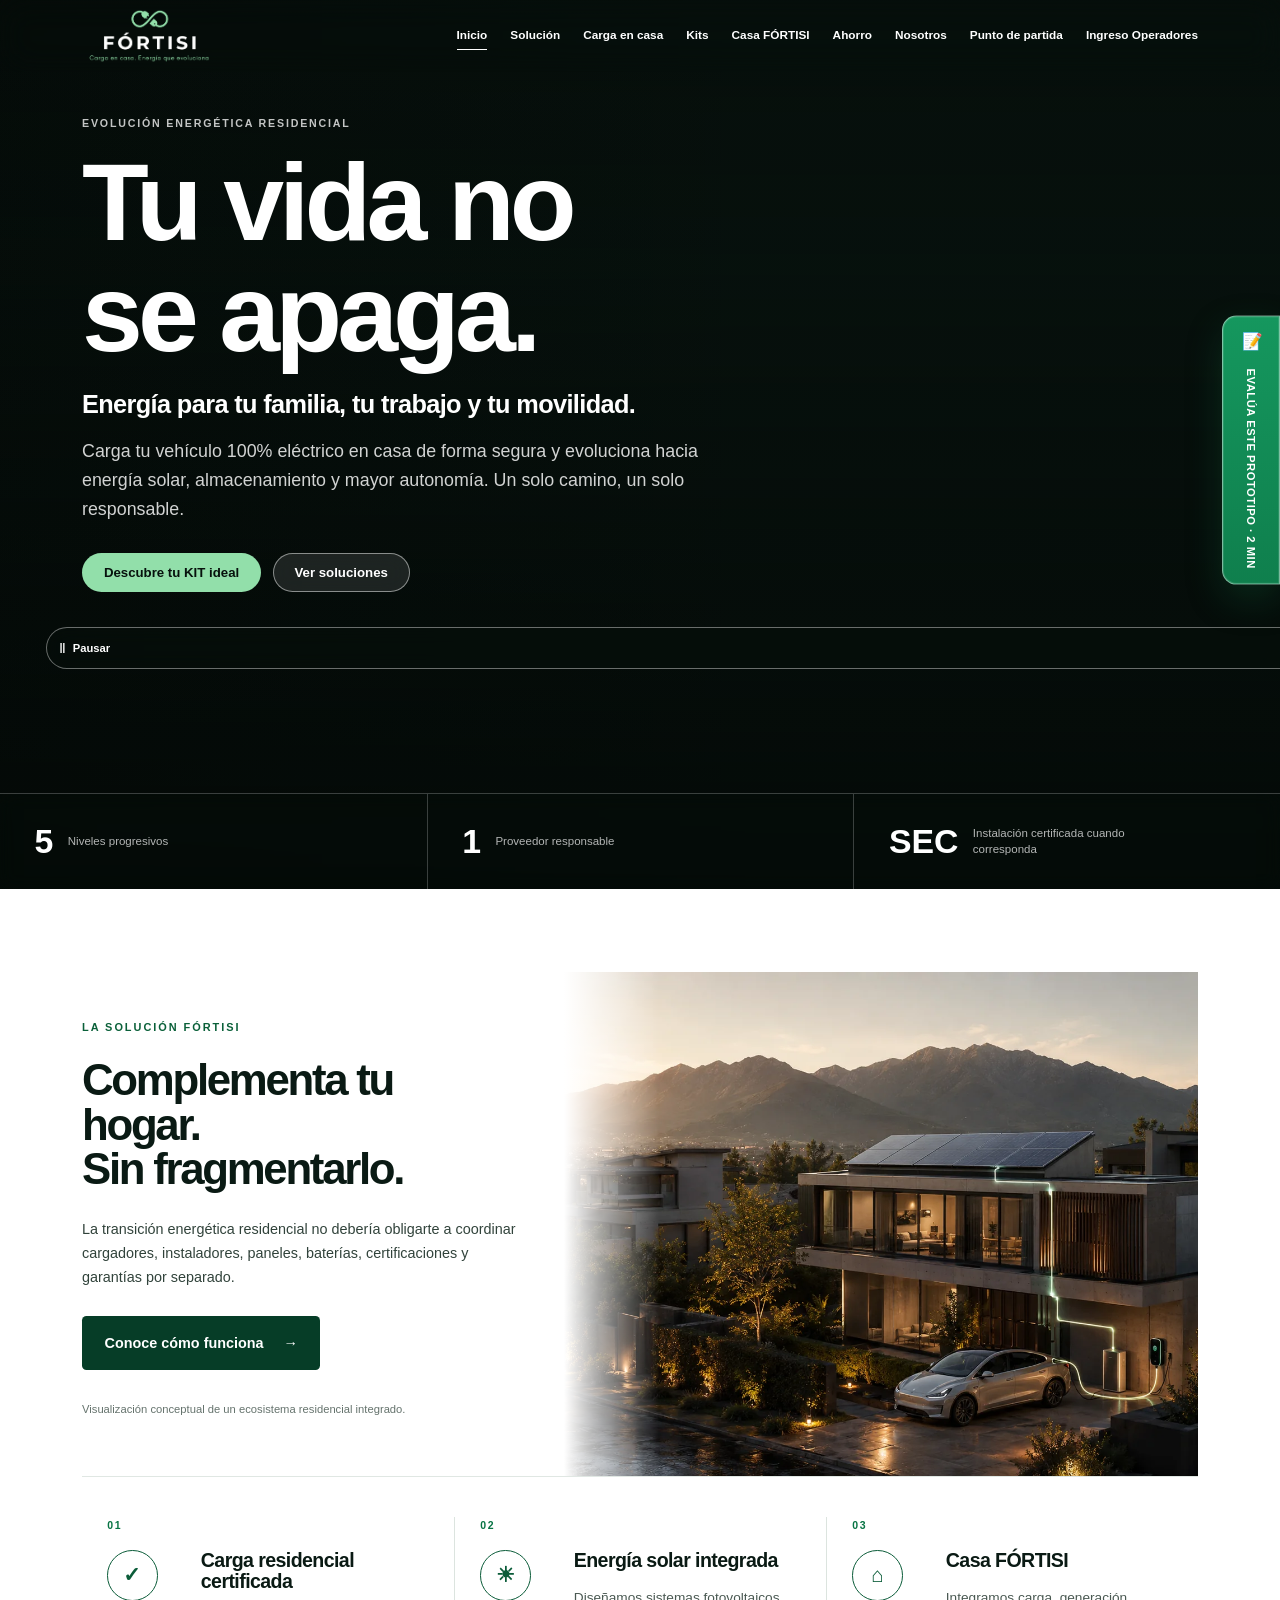
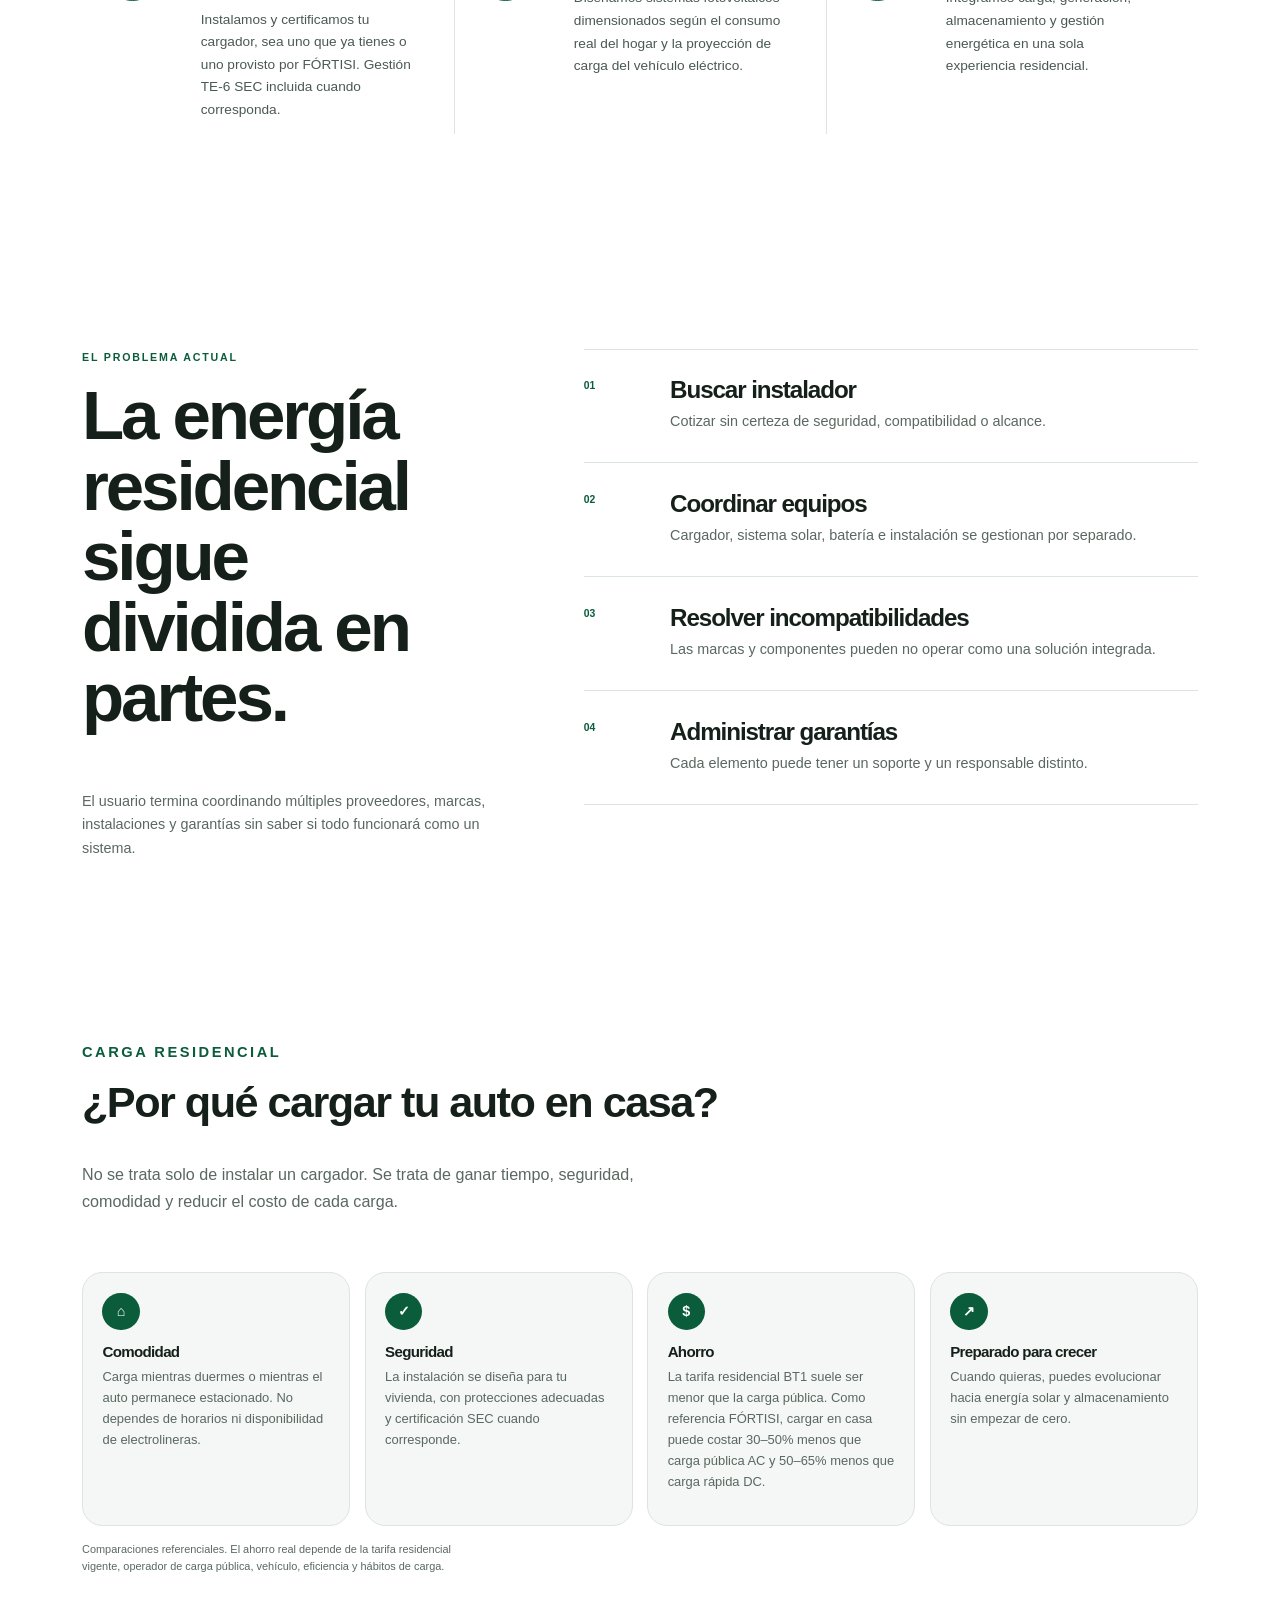
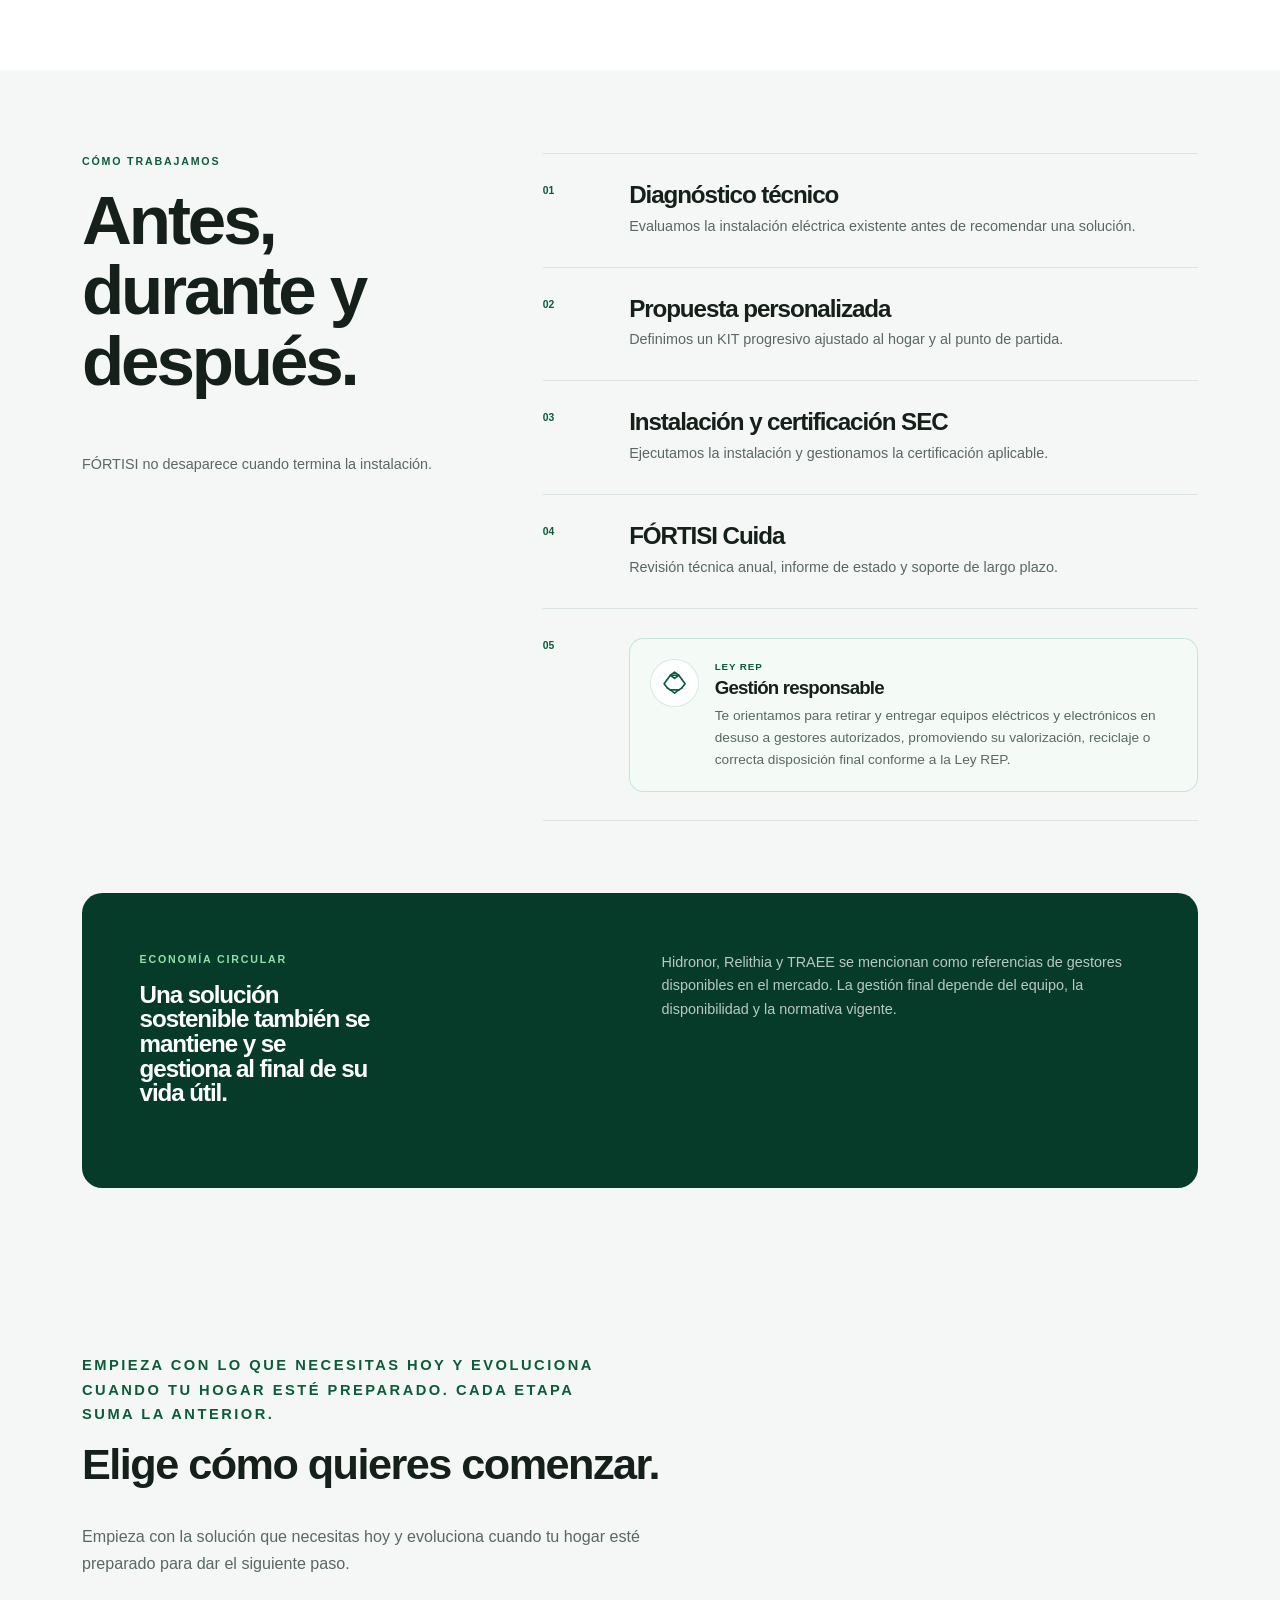
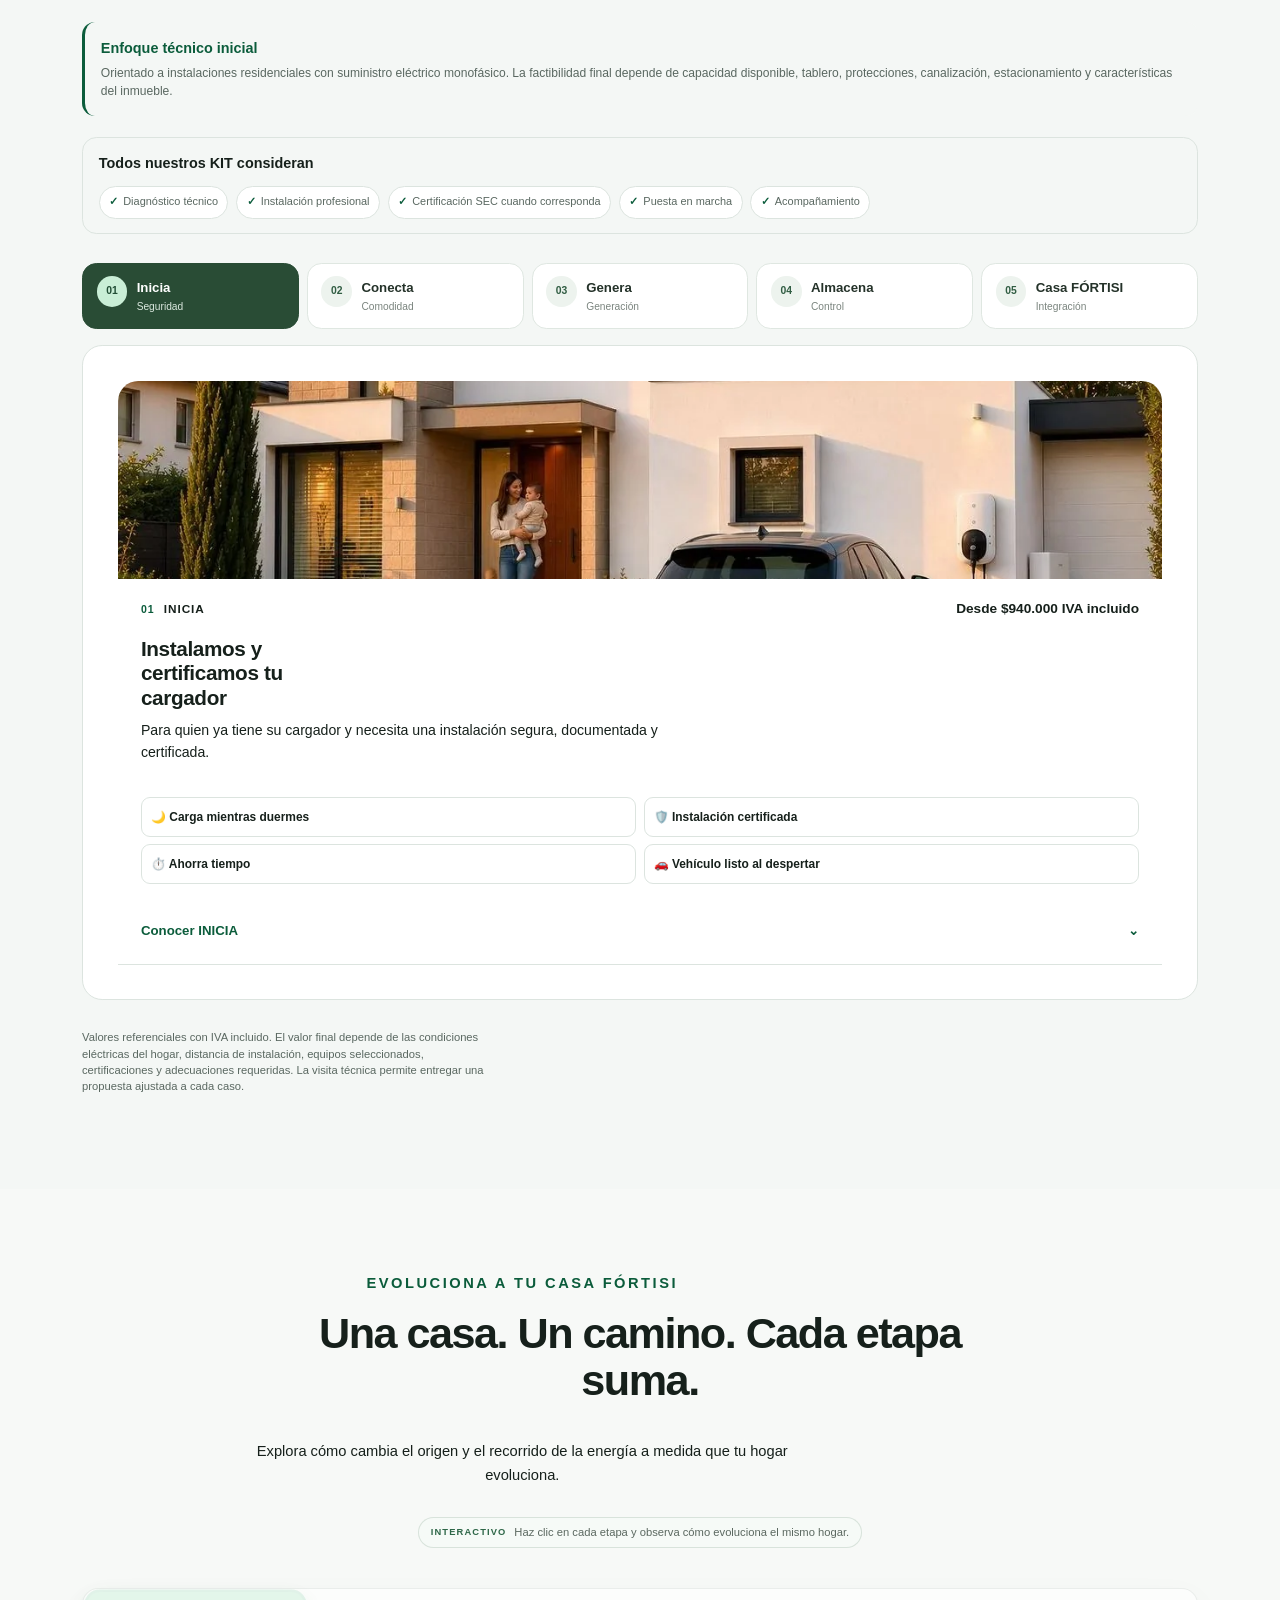
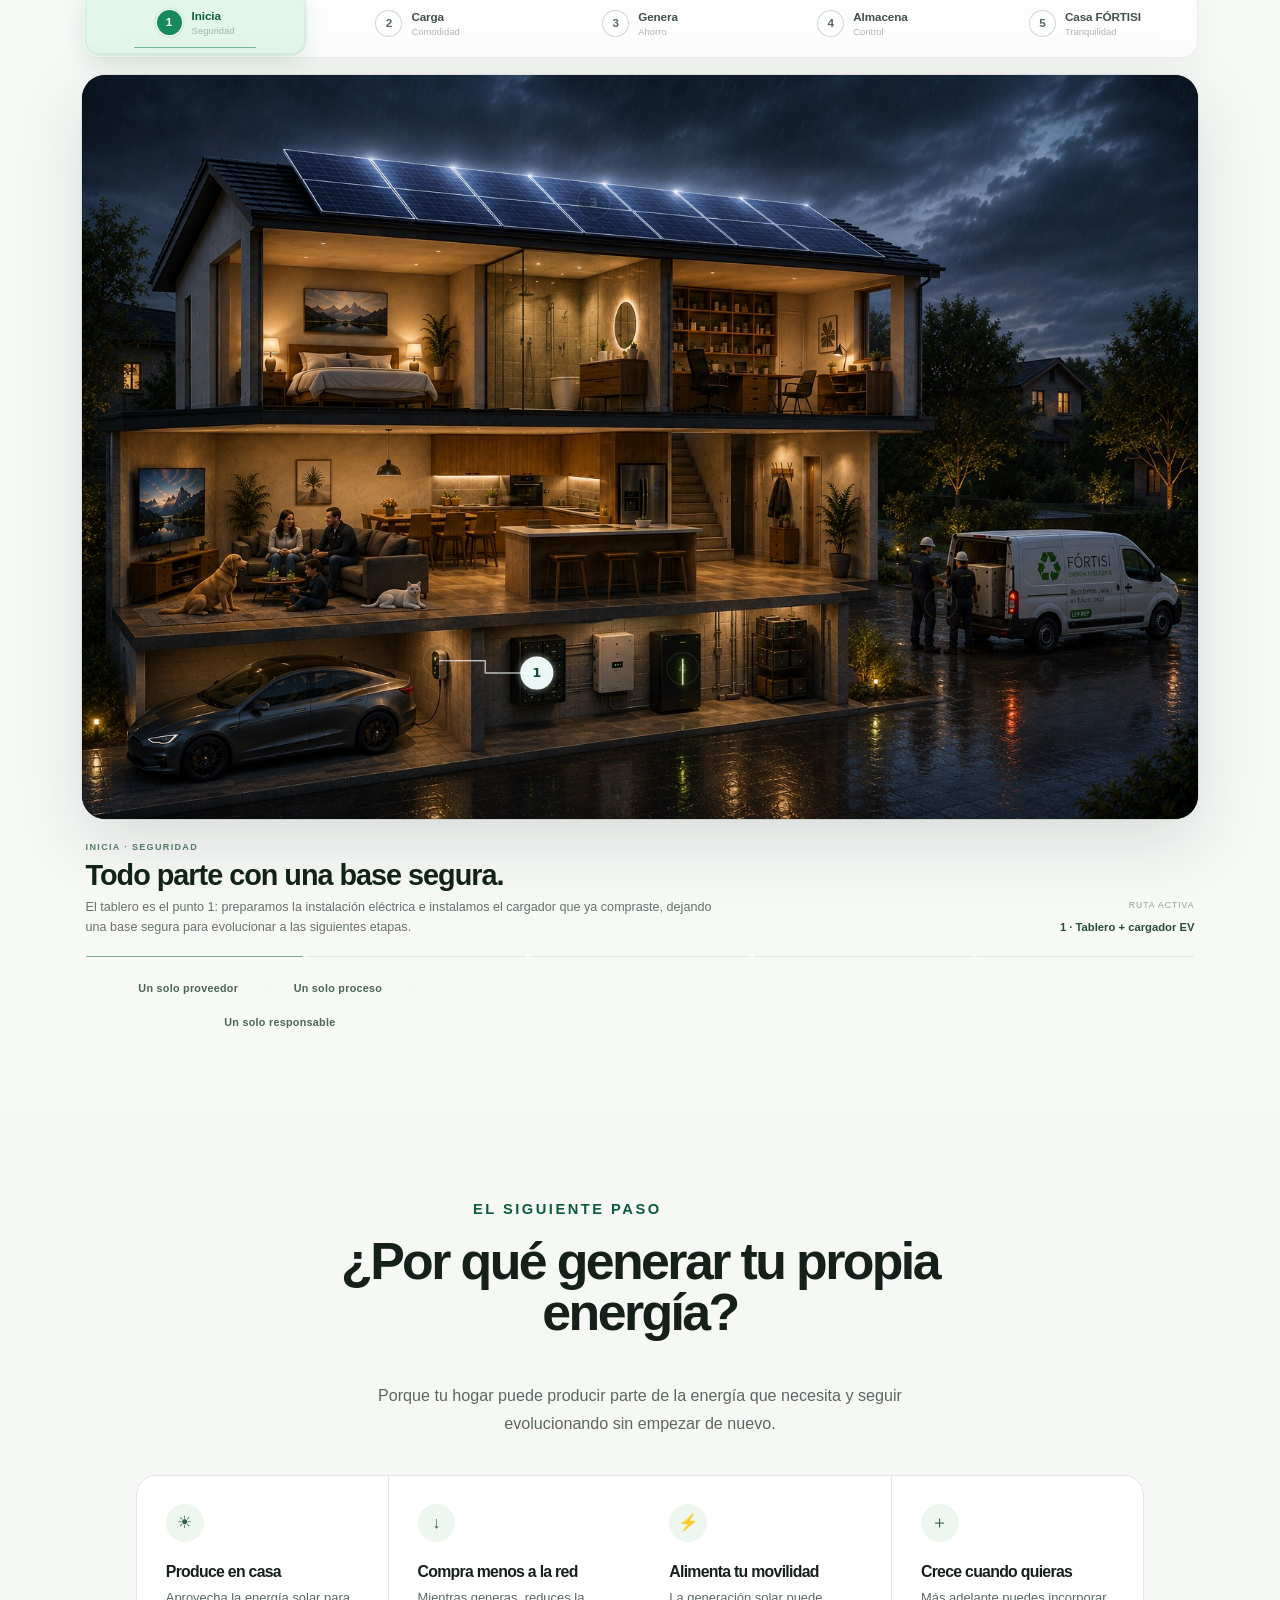
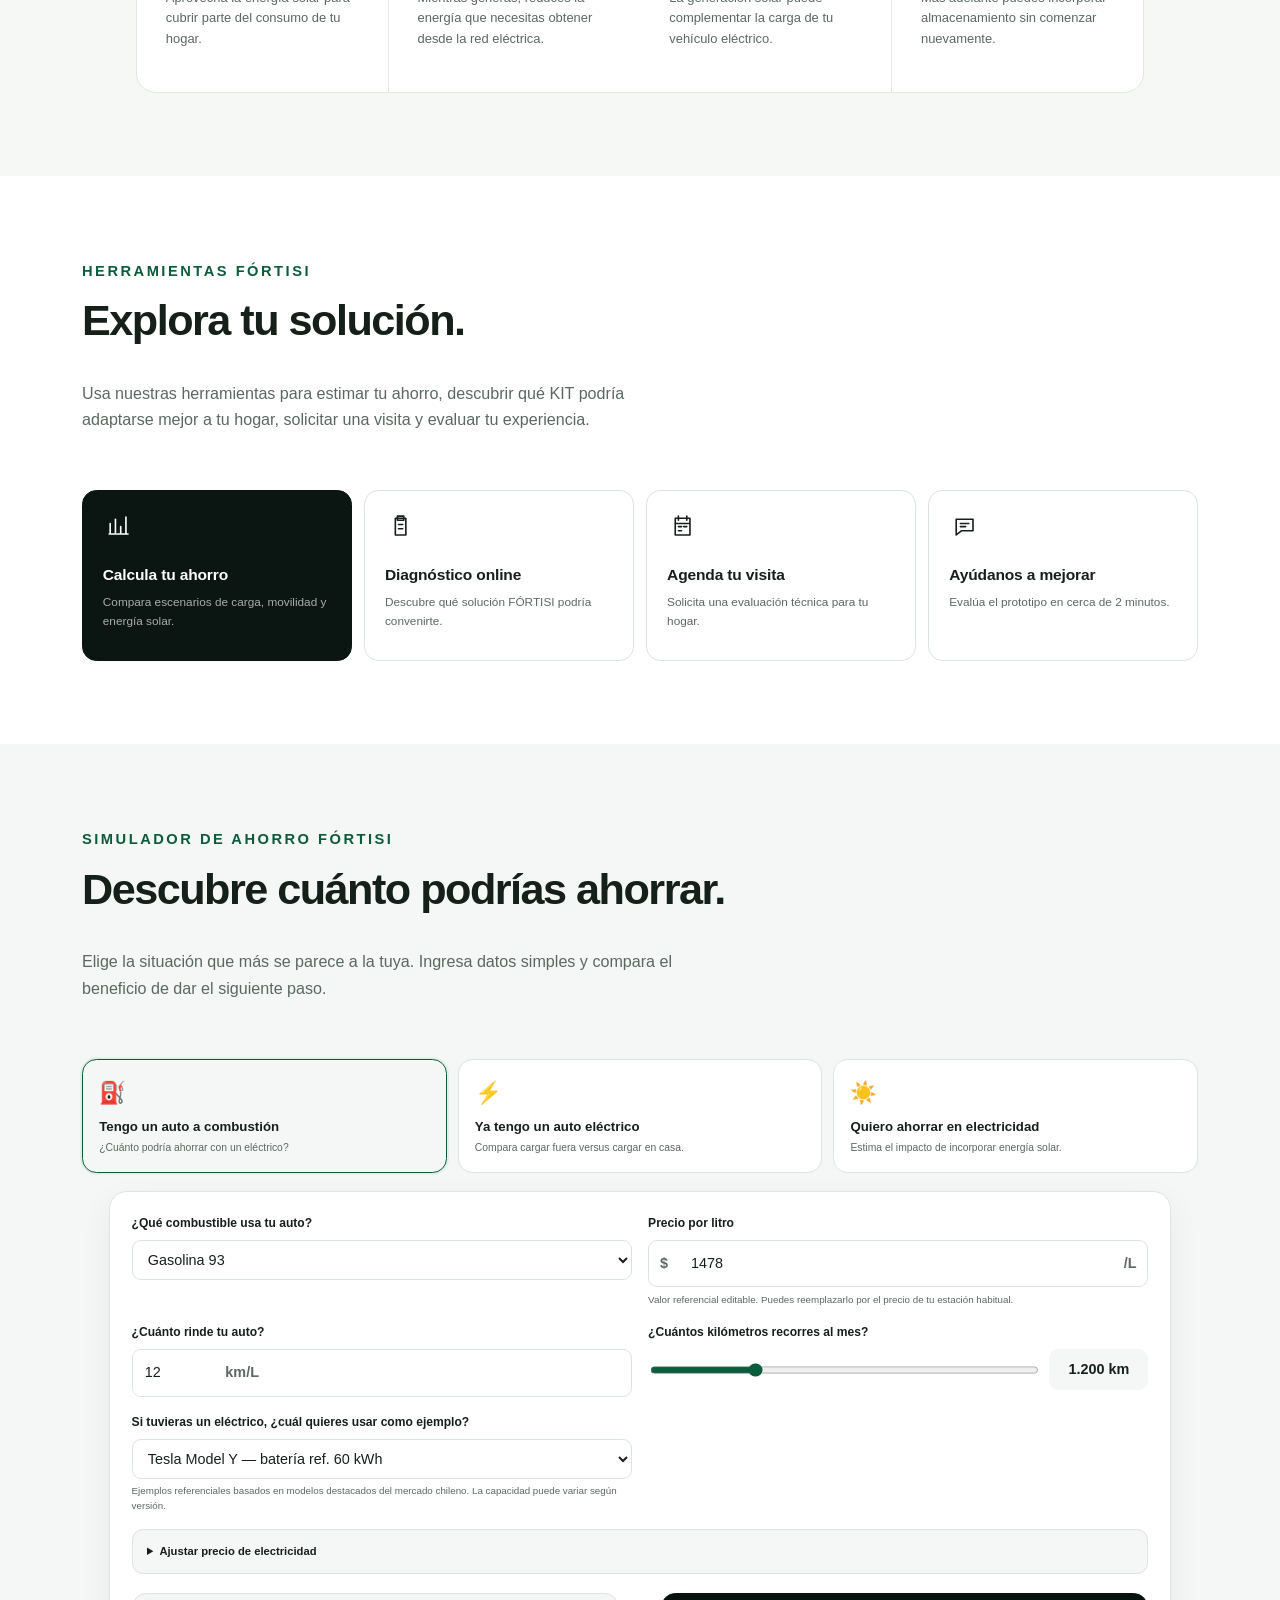
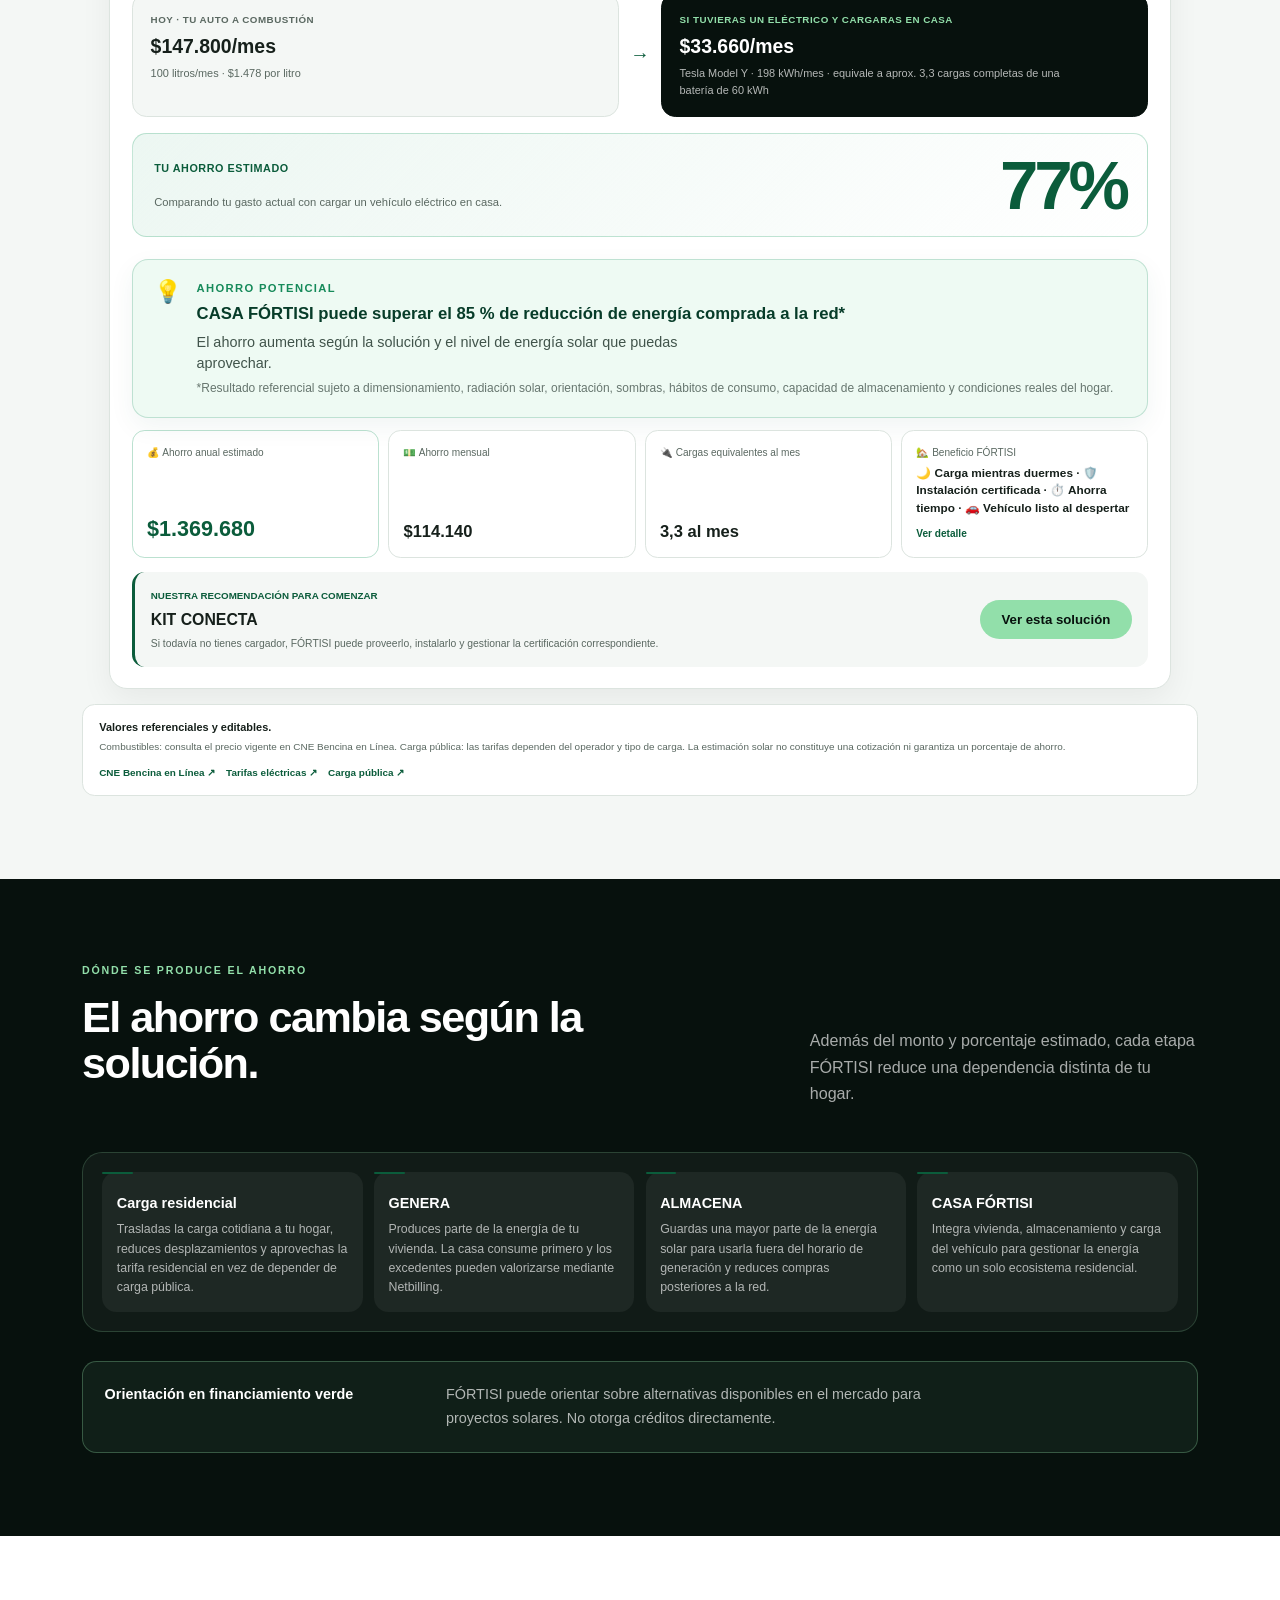
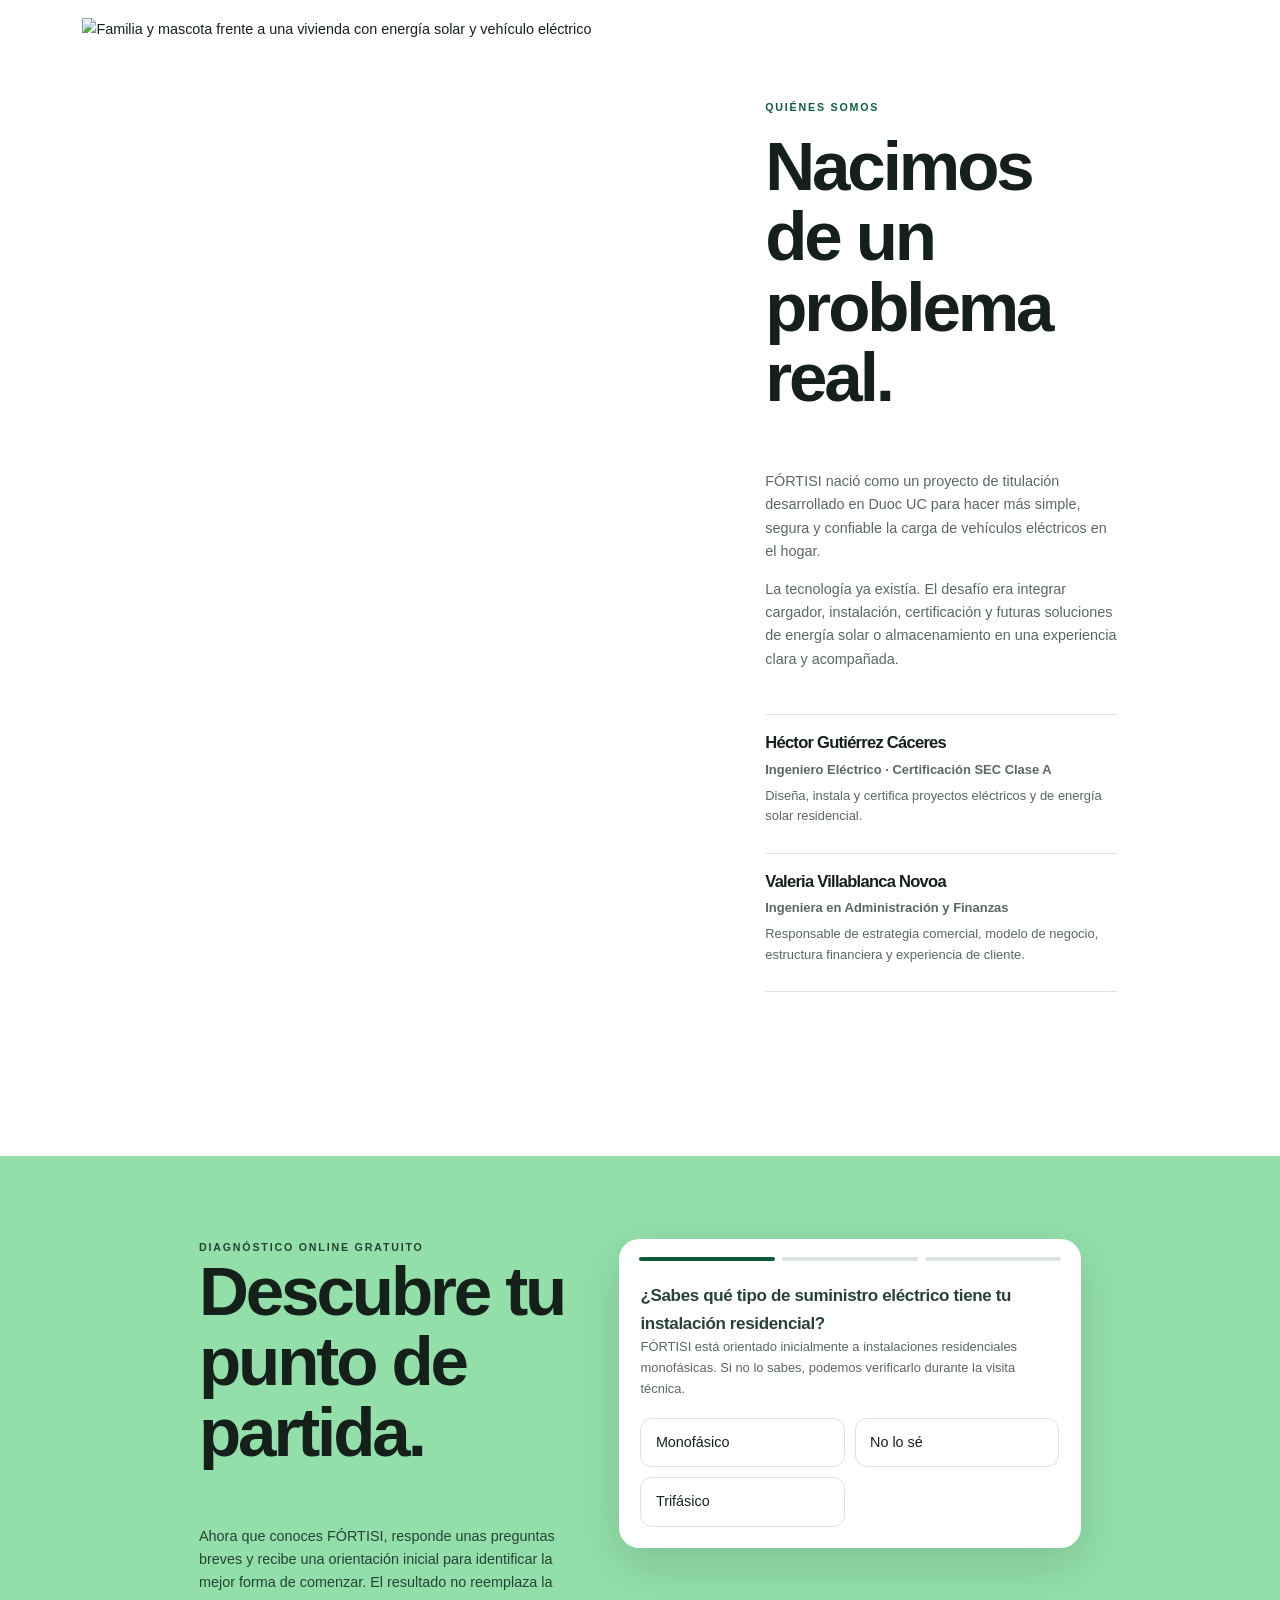
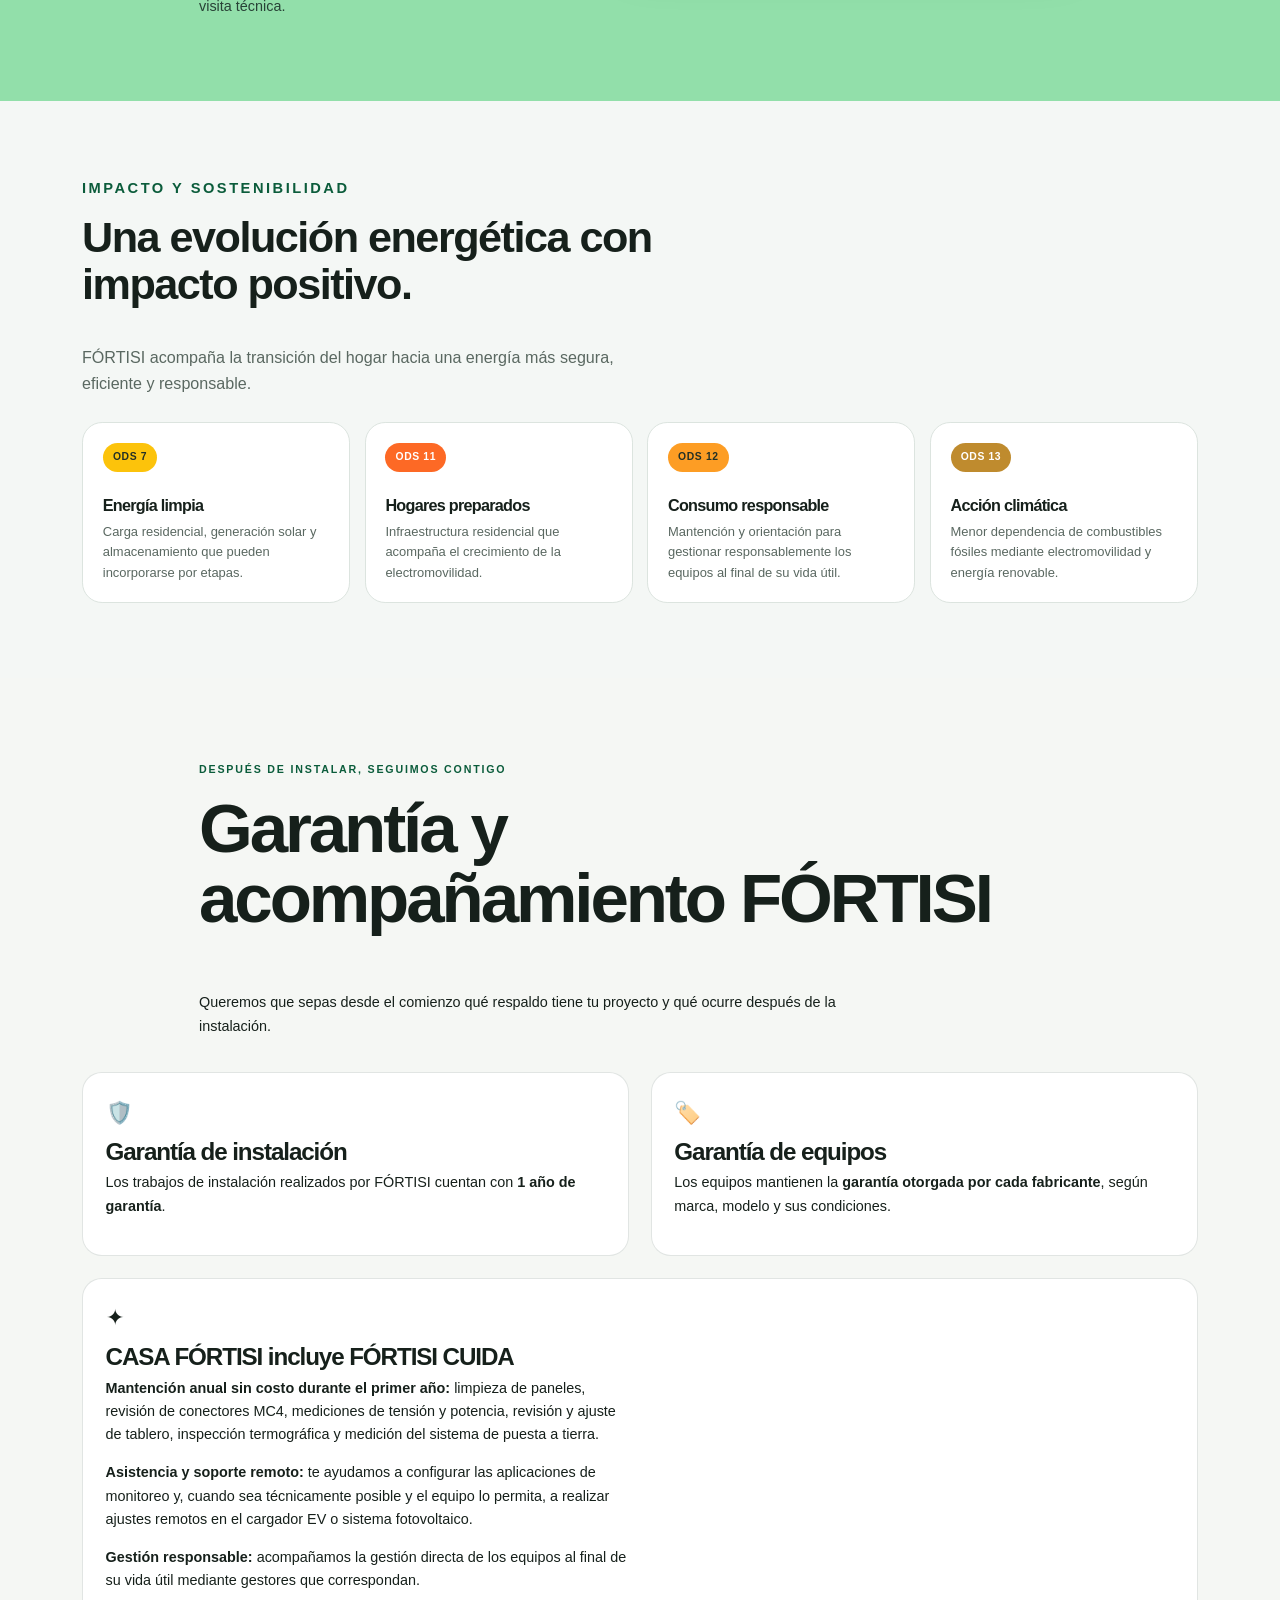
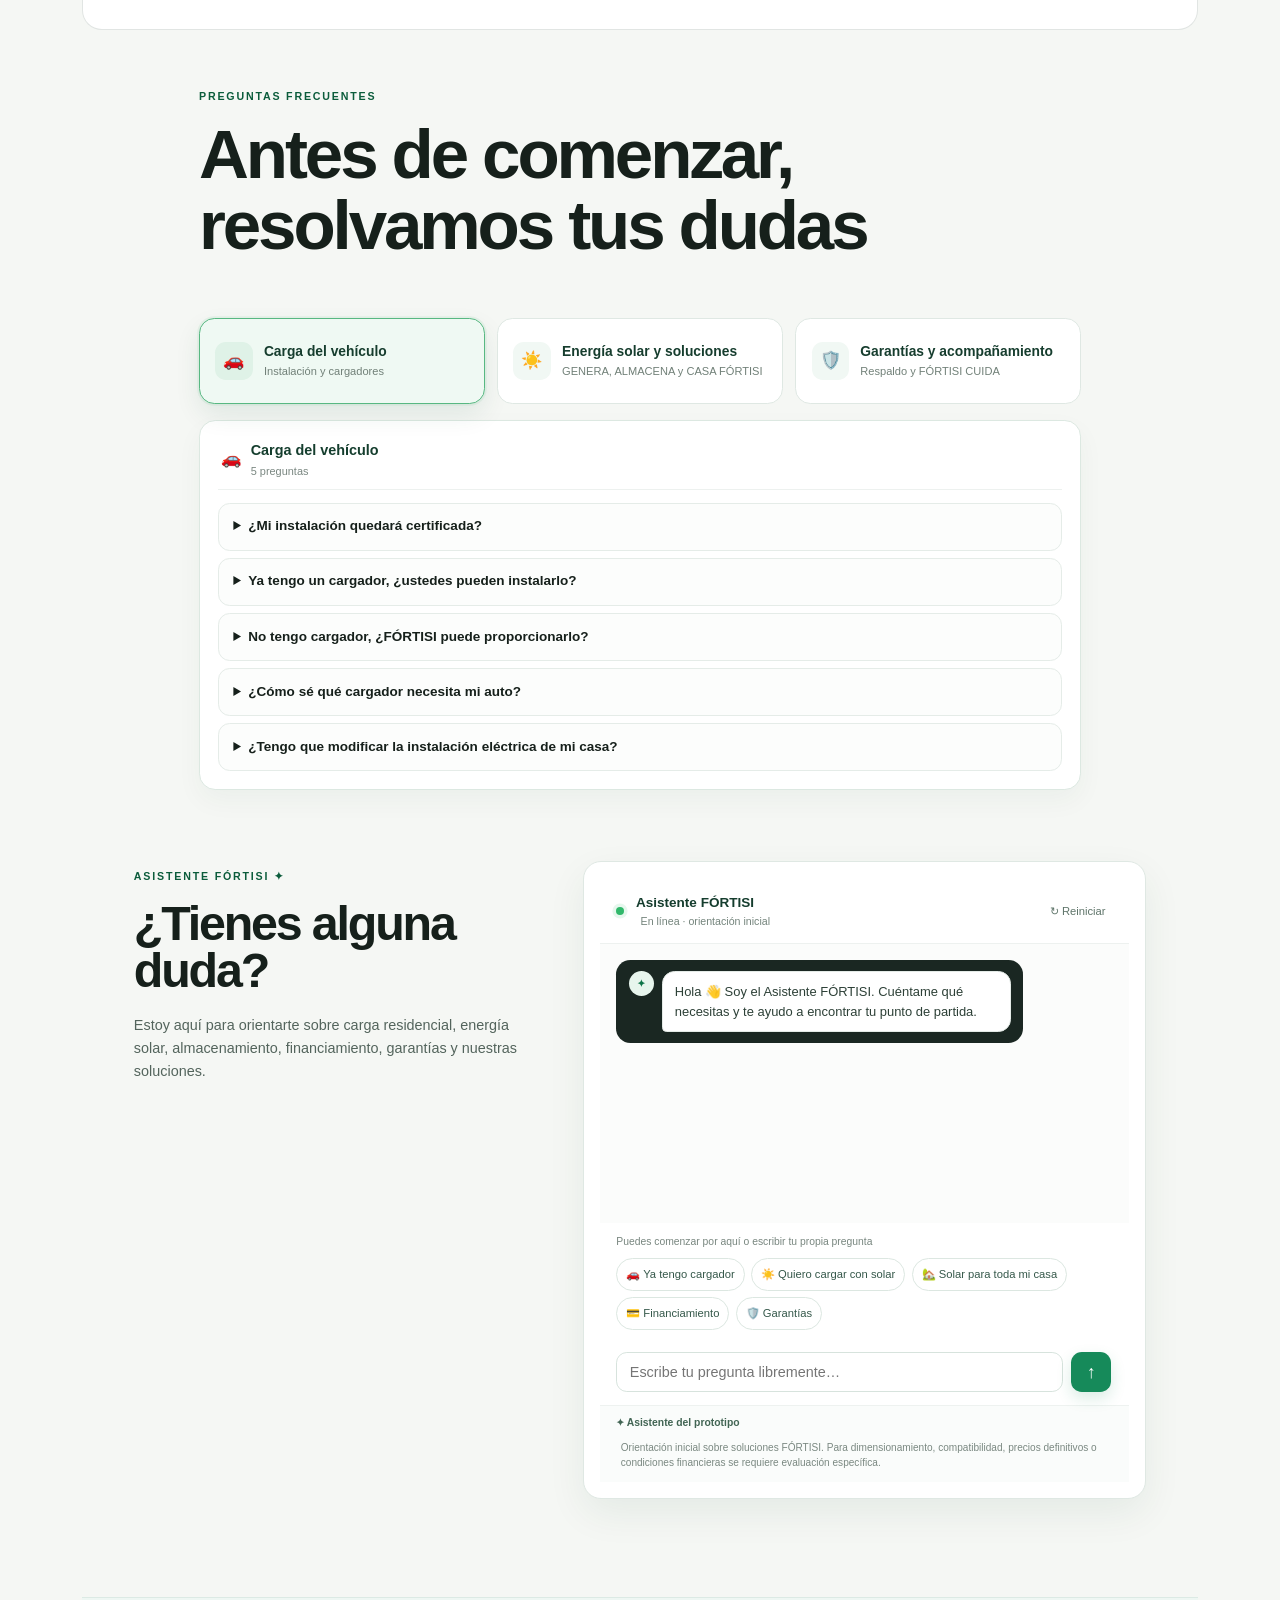
==== commit 6478a8eb: "Update index.html" ====
--- a/index.html
+++ b/index.html
@@ -5145,4 +5145,6 @@
   });
 })();
 </script>
+<script src="/ingreso-operadores.js"></script>
 </body></html>
+</body></html>
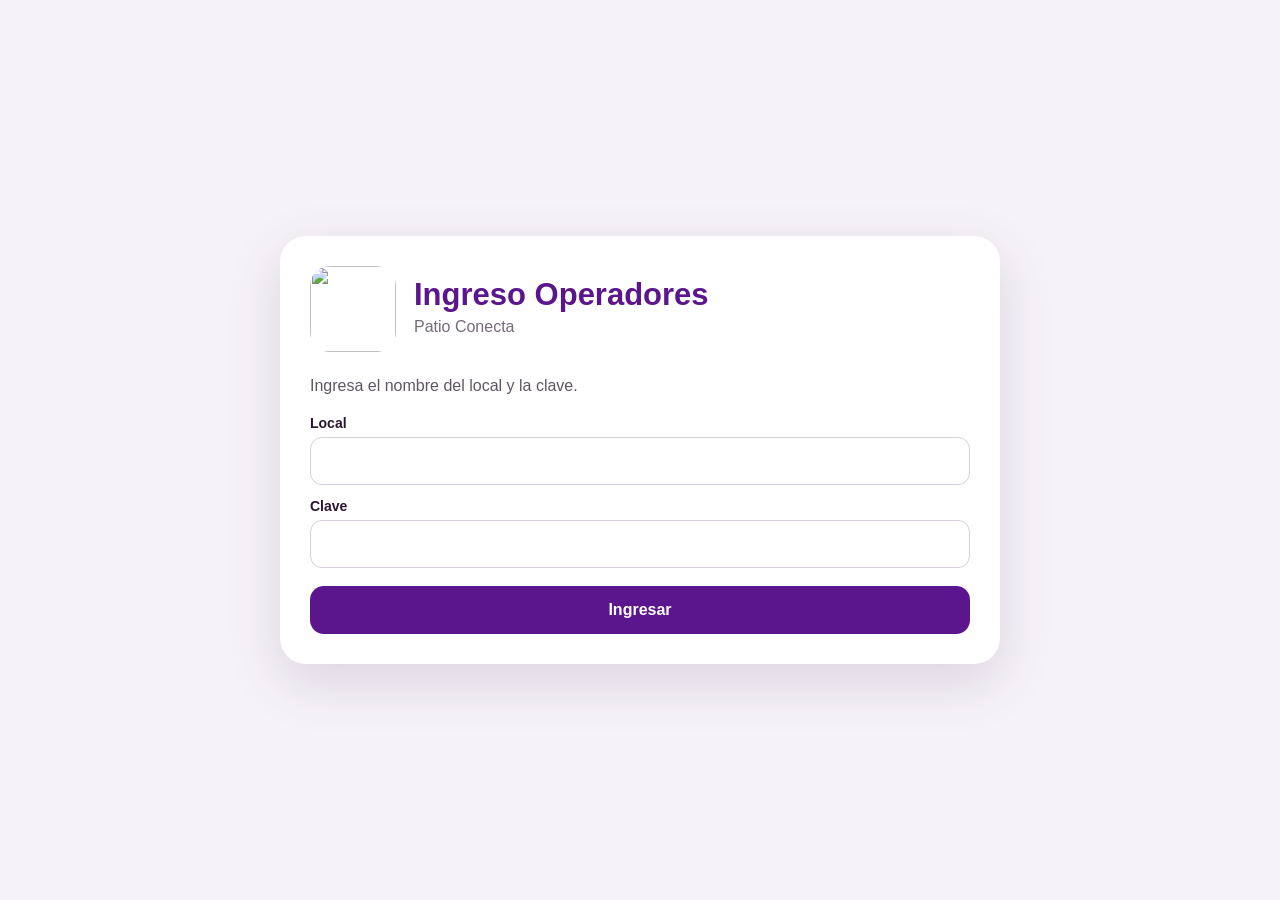
==== commit b7cb2750: "Add files via upload" ====
--- a/index.html
+++ b/index.html
@@ -1,5150 +1,37 @@
-
-<!-- FÓRTISI · Prototipo final -->
-<!DOCTYPE html>
-
-<html lang="es-CL"><head><meta content="text/html; charset=utf-8" http-equiv="Content-Type"/>
-<meta content="width=device-width, initial-scale=1" name="viewport"/>
-<title>FÓRTISI | Tu vida no se apaga</title>
-<meta content="FÓRTISI integra carga residencial para vehículos eléctricos, energía solar, almacenamiento, certificación SEC y mantención en un solo camino para tu hogar." name="description"/>
-<meta content="#07110D" name="theme-color"/>
-<link href="https://fortisi.cl/" rel="canonical"/>
-<meta content="website" property="og:type"/>
-<meta content="es_CL" property="og:locale"/>
-<meta content="FÓRTISI" property="og:site_name"/>
-<meta content="FÓRTISI — Tu vida no se apaga" property="og:title"/>
-<meta content="Energía para tu familia, tu trabajo y tu movilidad. Carga, genera, almacena y evoluciona desde tu hogar." property="og:description"/>
-<meta content="https://fortisi.cl/" property="og:url"/>
-<meta content="https://fortisi.cl/assets/images/hero.webp" property="og:image"/>
-<meta content="summary_large_image" name="twitter:card"/>
-<meta content="FÓRTISI — Tu vida no se apaga" name="twitter:title"/>
-<meta content="Evolución energética residencial integrada." name="twitter:description"/>
-<meta content="https://fortisi.cl/assets/images/hero.webp" name="twitter:image"/>
-<link as="image" fetchpriority="high" href="assets/images/hero.webp" rel="preload"/>
-<script type="application/ld+json">
-  {
-    "@context":"https://schema.org",
-    "@type":"Organization",
-    "name":"FÓRTISI",
-    "url":"https://fortisi.cl/",
-    "email":"contacto@fortisi.cl",
-    "telephone":"+56988221485",
-    "description":"Empresa EnergyTech que integra carga residencial, energía solar, almacenamiento y gestión energética del hogar.",
-    "areaServed":{"@type":"AdministrativeArea","name":"Región Metropolitana, Chile"},
-    "founder":[
-      {"@type":"Person","name":"Héctor Gutiérrez Cáceres"},
-      {"@type":"Person","name":"Valeria Villablanca Novoa"}
-    ]
-  }
-  </script>
-<link href="assets/css/styles.css?v=6.4" rel="stylesheet"/>
-<style id="fortisi-hero-video-mobile-fix">
-/* FÓRTISI · Hero video móvil
-   Evita que reglas responsive antiguas oculten el video en iPhone/Android. */
-#inicio.hero{
-  position:relative;
-  overflow:hidden;
-}
-#inicio.hero .hero__fallback,
-#inicio.hero .hero__video{
-  position:absolute;
-  inset:0;
-  width:100%;
-  height:100%;
-}
-#inicio.hero .hero__fallback{
-  z-index:0;
-}
-#inicio.hero .hero__fallback img{
-  width:100%;
-  height:100%;
-  object-fit:cover;
-}
-#inicio.hero .hero__video{
-  z-index:1;
-  display:block !important;
-  visibility:visible !important;
-  opacity:1 !important;
-  object-fit:cover;
-  object-position:center center;
-  pointer-events:none;
-  background:transparent;
-}
-#inicio.hero .hero__overlay{
-  z-index:2;
-}
-#inicio.hero .hero__content,
-#inicio.hero .media-toggle,
-#inicio.hero .hero__rail{
-  position:relative;
-  z-index:3;
-}
-@media (max-width:720px){
-  #inicio.hero .hero__video{
-    display:block !important;
-    visibility:visible !important;
-    opacity:1 !important;
-    min-width:100%;
-    min-height:100%;
-    width:100%;
-    height:100%;
-  }
-}
-</style>
-
-<!-- Interfaz FÓRTISI -->
-<style id="fortisi-v64-solution-premium">
-.solution-premium{background:#fff;color:#0c1d16;padding:clamp(72px,8vw,132px) 0 0;overflow:hidden}
-.solution-premium__wrap{max-width:1540px;margin:0 auto}
-.solution-premium__hero{display:grid;grid-template-columns:minmax(500px,.95fr) minmax(0,1.25fr);min-height:560px;align-items:stretch;column-gap:0}
-.solution-premium__copy{padding:clamp(28px,3.2vw,52px) clamp(34px,4vw,64px) 42px 0;display:flex;flex-direction:column;justify-content:center;align-items:flex-start;position:relative;z-index:2}
-.solution-premium__copy .eyebrow{margin:0 0 24px;color:#0a6039;letter-spacing:.18em;font-size:.76rem;font-weight:700;text-transform:uppercase}
-.solution-premium__copy h2{font-size:clamp(3rem,3.8vw,4.65rem);line-height:1.01;letter-spacing:-.052em;margin:0 0 30px;max-width:650px;color:#0a1a14;text-wrap:balance}
-.solution-premium__lead{font-size:clamp(1rem,1.12vw,1.18rem);line-height:1.65;max-width:560px;color:#31433b;margin:0 0 30px}
-.solution-premium__cta{display:inline-flex;align-items:center;gap:22px;background:#063d27;color:#fff;text-decoration:none;padding:17px 25px;border-radius:5px;font-weight:650;transition:transform .2s ease,background .2s ease}
-.solution-premium__cta:hover{transform:translateY(-2px);background:#075432}
-.solution-premium__caption{margin-top:34px;padding-top:0;font-size:.78rem;color:#65736d;max-width:390px;line-height:1.45}
-.solution-premium__media{margin:0;min-width:0;position:relative;overflow:hidden;min-height:560px}
-.solution-premium__media:before{content:"";position:absolute;z-index:1;left:0;top:0;bottom:0;width:15%;background:linear-gradient(90deg,#fff 0%,rgba(255,255,255,.72) 28%,rgba(255,255,255,0) 100%);pointer-events:none}
-.solution-premium__media img{display:block;width:100%;height:100%;min-height:560px;object-fit:cover;object-position:55% 52%}
-.solution-premium__features{border-top:1px solid #e0e7e3;display:grid;grid-template-columns:repeat(3,1fr);padding:44px 0 54px}
-.solution-premium__features article{position:relative;display:grid;grid-template-columns:82px 1fr;gap:22px;padding:10px 48px 14px 28px;min-height:176px}
-.solution-premium__features article+article{border-left:1px solid #dce4df}
-.solution-premium__features .index{position:absolute;top:0;left:28px;color:#087444;font-size:.73rem;font-weight:800;letter-spacing:.16em}
-.solution-premium__feature-icon{margin-top:27px;width:56px;height:56px;border:2px solid #0b5c39;color:#0b5c39;display:grid;place-items:center;border-radius:50%;font-size:1.45rem;font-weight:700}
-.solution-premium__features h3{font-size:clamp(1.25rem,1.7vw,1.65rem);line-height:1.08;margin:27px 0 18px;color:#0a1a14;letter-spacing:-.03em}
-.solution-premium__features p{margin:0;color:#4a5952;font-size:.95rem;line-height:1.65}
-@media(max-width:1100px){.solution-premium{padding-top:72px}.solution-premium__hero{grid-template-columns:1fr}.solution-premium__copy{padding-right:0;padding-bottom:34px}.solution-premium__caption{margin-top:34px;padding-top:0}.solution-premium__media{border-radius:18px;min-height:440px}.solution-premium__media:before{display:none}.solution-premium__media img{min-height:440px}.solution-premium__features{grid-template-columns:1fr;margin-top:28px}.solution-premium__features article{grid-template-columns:64px 1fr;padding:24px 0 28px 0}.solution-premium__features article+article{border-left:0;border-top:1px solid #dce4df}.solution-premium__features .index{left:0;top:20px}.solution-premium__feature-icon{margin-top:30px}}
-@media(max-width:600px){.solution-premium__copy h2{font-size:clamp(2.45rem,13vw,3.6rem)}.solution-premium__media,.solution-premium__media img{min-height:330px}.solution-premium__features article{grid-template-columns:52px 1fr}.solution-premium__feature-icon{width:44px;height:44px;font-size:1.1rem}.solution-premium__features h3{font-size:1.25rem}}
-</style>
+<!doctype html><html lang="es"><head>
+<meta charset="utf-8"><meta name="viewport" content="width=device-width,initial-scale=1,viewport-fit=cover">
+<meta name="theme-color" content="#5b168d"><meta name="apple-mobile-web-app-capable" content="yes">
+<meta name="apple-mobile-web-app-title" content="Patio Conecta"><title>Patio Conecta</title>
+<link rel="manifest" href="./manifest.webmanifest"><link rel="apple-touch-icon" href="./icons/icon-180.png"><link rel="icon" href="./icons/icon-32.png">
 <style>
-.prototype-survey-tab{ text-decoration:none; }
-</style>
-<style>
-.trust-faq{padding:84px 0;background:#f5f7f4}.trust-faq__head{max-width:760px;margin-bottom:30px}.trust-grid{display:grid;grid-template-columns:repeat(2,minmax(0,1fr));gap:18px}.trust-card{background:#fff;border:1px solid rgba(10,40,30,.12);border-radius:22px;padding:25px}.trust-card>span{font-size:24px}.trust-card h3{margin:10px 0 8px}.trust-card--wide{grid-column:1/-1}.faq-block{margin-top:64px;max-width:920px}.faq-list{margin-top:24px;border-top:1px solid rgba(10,40,30,.14)}.faq-list details{border-bottom:1px solid rgba(10,40,30,.14);padding:0}.faq-list summary{cursor:pointer;font-weight:700;padding:19px 42px 19px 0;position:relative;list-style:none}.faq-list summary::-webkit-details-marker{display:none}.faq-list summary:after{content:'+';position:absolute;right:8px;font-size:22px;font-weight:400}.faq-list details[open] summary:after{content:'–'}.faq-list details p{max-width:760px;margin:0;padding:0 42px 20px 0;line-height:1.65}.ai-demo{margin-top:72px;display:grid;grid-template-columns:.85fr 1.15fr;gap:34px;align-items:start}.ai-chat{background:#0a100e;color:#fff;border-radius:24px;padding:18px;box-shadow:0 20px 55px rgba(0,0,0,.14)}.ai-chat__messages{height:310px;overflow:auto;padding:8px;display:flex;flex-direction:column;gap:12px}.ai-msg{max-width:84%;padding:12px 14px;border-radius:16px;line-height:1.45;font-size:14px}.ai-msg--bot{background:#1a2722;align-self:flex-start}.ai-msg--user{background:#fff;color:#0a100e;align-self:flex-end}.ai-chat__form{display:flex;gap:8px;background:#fff;border-radius:14px;padding:6px;margin-top:10px}.ai-chat__form input{flex:1;border:0;outline:0;padding:10px;font:inherit;min-width:0}.ai-chat__form button{border:0;background:#173e30;color:#fff;width:42px;height:42px;border-radius:10px;font-size:20px;cursor:pointer}.ai-chat small{display:block;color:#b9c5c0;margin:10px 5px 0}.kit-guarantee{margin-top:12px;padding:12px 14px;border-radius:12px;background:rgba(23,62,48,.06);font-size:13px;line-height:1.5}@media(max-width:760px){.trust-grid,.ai-demo{grid-template-columns:1fr}.trust-card--wide{grid-column:auto}.trust-faq{padding:56px 0}.ai-chat__messages{height:280px}}
-</style>
-<style id="fortisi-v711-tournament-card">
-/* V7.11 — solo mejora visual del cuadro final de Innova Sostenible */
-.tournament-strip.tournament-strip--highlight{
-  width:min(94%,1500px)!important;
-  margin:42px auto 46px!important;
-  border-radius:26px!important;
-  padding:0!important;
-  overflow:hidden;
-  box-shadow:0 22px 55px rgba(5,55,37,.14);
-}
-.tournament-strip--highlight .tournament-strip__content{
-  width:100%!important;
-  max-width:none!important;
-  margin:0!important;
-  padding:38px 52px 34px!important;
-  box-sizing:border-box;
-}
-.tournament-strip--highlight .tournament-strip__eyebrow{
-  font-size:.84rem!important;
-  letter-spacing:.14em!important;
-  line-height:1.35!important;
-  margin-bottom:10px!important;
-}
-.tournament-strip--highlight h3{
-  font-size:clamp(1.65rem,2vw,2.25rem)!important;
-  line-height:1.12!important;
-  margin:0 0 12px!important;
-}
-.tournament-strip--highlight p{
-  max-width:1180px!important;
-  font-size:clamp(1rem,1.12vw,1.14rem)!important;
-  line-height:1.58!important;
-  margin:7px 0!important;
-}
-.tournament-strip--highlight .tournament-strip__cta-copy{
-  max-width:1280px!important;
-  margin-top:16px!important;
-}
-.tournament-strip--highlight .tournament-strip__institutions{
-  margin-top:20px!important;
-  font-size:.86rem!important;
-  letter-spacing:.02em!important;
-}
-@media(max-width:760px){
-  .tournament-strip.tournament-strip--highlight{
-    width:calc(100% - 28px)!important;
-    margin:28px auto 34px!important;
-    border-radius:20px!important;
-  }
-  .tournament-strip--highlight .tournament-strip__content{
-    padding:28px 24px 26px!important;
-  }
-}
-</style>
-<style id="fortisi-v712-solar-goals">
-.solar-goal-card{padding:clamp(24px,4vw,54px)!important}
-.solar-goal-header{text-align:center;max-width:760px;margin:0 auto 30px}
-.solar-goal-header h3{font-size:clamp(1.55rem,2.4vw,2.25rem);margin:8px 0}
-.solar-goal-header p{color:var(--muted,#66736d);margin:0}
-.solar-goal-options{display:grid;grid-template-columns:1fr 1fr;gap:16px;max-width:980px;margin:0 auto 36px}
-.solar-goal-option{appearance:none;text-align:left;background:#fff;border:1px solid #dbe5df;border-radius:18px;padding:22px;cursor:pointer;transition:.2s ease;color:inherit}
-.solar-goal-option:hover,.solar-goal-option.is-active{border-color:#168a5a;box-shadow:0 10px 26px rgba(0,80,52,.08)}
-.solar-goal-option.is-active{background:#f2fbf6}
-.solar-goal-option__icon{display:block;font-size:1.6rem;margin-bottom:10px}
-.solar-goal-option strong{display:block;font-size:1.06rem;margin-bottom:7px}
-.solar-goal-option small{display:block;line-height:1.5;color:#66736d}
-.goal-explainer{text-align:center;max-width:820px;margin:8px auto 28px}
-.goal-explainer h4{font-size:clamp(1.35rem,2vw,1.85rem);margin:7px 0 8px}
-.goal-explainer p{color:#66736d;line-height:1.55}
-.solar-compare-kits{display:grid;grid-template-columns:1fr 1fr;gap:18px}
-.solar-compare-kit{border:1px solid #dbe5df;border-radius:20px;padding:24px;background:#fff;display:flex;flex-direction:column}
-.solar-compare-kit--featured{border-color:#168a5a;background:#f7fcf9}
-.solar-compare-kit__top{display:flex;align-items:center;gap:12px;margin-bottom:14px}
-.solar-compare-kit__top>span{font-size:1.65rem}
-.solar-compare-kit__top div{display:flex;gap:7px;align-items:baseline}
-.solar-compare-kit__top small{color:#168a5a;font-weight:800;letter-spacing:.12em}
-.solar-compare-kit h5{font-size:1.28rem;margin:0 0 13px}
-.solar-compare-kit p{line-height:1.58;color:#4d5b55}
-.compact-flow{flex-wrap:wrap;margin:0 0 14px}
-.solar-result-note{margin:12px 0 20px;padding:15px 16px;border-radius:14px;background:#f3f6f4}
-.solar-result-note--strong{background:#e8f8ef}
-.solar-result-note span,.solar-result-note small{display:block;color:#64726c}
-.solar-result-note strong{display:block;margin:4px 0;font-size:1.08rem;color:#075d3c}
-.solar-calc-disclaimer{margin-top:18px;padding:18px 20px;border-radius:16px;background:#071911;color:#fff}
-.solar-calc-disclaimer p{margin:6px 0 0;color:rgba(255,255,255,.76);line-height:1.55}
-.home-solar-input{max-width:720px;margin:0 auto 24px;padding:20px;border:1px solid #dbe5df;border-radius:16px;background:#fff}
-.home-solar-input label{display:block;font-weight:800;margin-bottom:10px}
-.home-solar-input small{display:block;color:#66736d;margin-top:8px}
-@media(max-width:760px){.solar-goal-options,.solar-compare-kits{grid-template-columns:1fr}}
-</style>
-<style id="fortisi-v713-footer-final">
-/* V7.13 — ajuste final solicitado: legibilidad y alineación del footer */
-footer .footer-grid a,
-footer .footer-nav a,
-footer nav a{
-  font-size:1.02rem !important;
-  line-height:1.5 !important;
-}
-footer .footer-bottom,
-footer .footer-note,
-footer .footer-legal{
-  width:100% !important;
-  max-width:none !important;
-}
-footer .footer-bottom p,
-footer .footer-note p,
-footer .footer-legal p{
-  max-width:1180px !important;
-  width:100% !important;
-  font-size:.92rem !important;
-  line-height:1.6 !important;
-  color:rgba(255,255,255,.62) !important;
-}
-@media (max-width:760px){
-  footer .footer-grid a,
-  footer .footer-nav a,
-  footer nav a{font-size:.98rem !important}
-  footer .footer-bottom p,
-  footer .footer-note p,
-  footer .footer-legal p{font-size:.86rem !important}
-}
-</style>
-<style id="fortisi-v714-potential-savings">
-.fortisi-potential-savings{
-  max-width:980px;
-  margin:24px auto 10px;
-  display:flex;
-  align-items:flex-start;
-  gap:16px;
-  padding:22px 24px;
-  border-radius:18px;
-  border:1px solid rgba(22,138,90,.22);
-  background:#eefaf3;
-  box-shadow:0 10px 28px rgba(7,93,60,.06);
-}
-.fortisi-potential-savings__icon{
-  font-size:1.55rem;
-  line-height:1;
-  margin-top:2px;
-}
-.fortisi-potential-savings__content{
-  flex:1;
-  min-width:0;
-}
-.fortisi-potential-savings__eyebrow{
-  display:block;
-  margin-bottom:6px;
-  font-size:.78rem;
-  font-weight:800;
-  letter-spacing:.12em;
-  color:#168a5a;
-}
-.fortisi-potential-savings strong{
-  display:block;
-  font-size:clamp(1.06rem,1.45vw,1.28rem);
-  line-height:1.35;
-  color:#073c29;
-}
-.fortisi-potential-savings p{
-  margin:7px 0 5px;
-  color:#41544b;
-  line-height:1.5;
-}
-.fortisi-potential-savings small{
-  display:block;
-  color:#67766f;
-  line-height:1.45;
-}
-@media(max-width:760px){
-  .fortisi-potential-savings{
-    margin:18px 0 8px;
-    padding:18px;
-  }
-}
-</style>
-<style id="fortisi-v715-solar-calculator">
-.solar-compare-kits--calculator{align-items:stretch}
-.solar-calc-result{
-  margin:16px 0 20px;
-  padding:18px;
-  border-radius:16px;
-  background:#f2f7f4;
-  border:1px solid #dfe9e3;
-}
-.solar-calc-result--strong{
-  background:#e9f8ef;
-  border-color:#bfe6cf;
-}
-.solar-calc-result>span{
-  display:block;
-  font-size:.78rem;
-  font-weight:800;
-  letter-spacing:.08em;
-  color:#527066;
-  text-transform:uppercase;
-}
-.solar-calc-result>strong{
-  display:block;
-  margin:5px 0 8px;
-  font-size:clamp(2rem,4vw,3.25rem);
-  line-height:1;
-  color:#087448;
-}
-.solar-calc-result__money{
-  display:flex;
-  flex-wrap:wrap;
-  gap:8px 16px;
-  align-items:baseline;
-  margin-bottom:7px;
-}
-.solar-calc-result__money b{font-size:1.08rem;color:#123e2d}
-.solar-calc-result__money small{font-size:.9rem;color:#557066}
-.solar-calc-result em{
-  display:block;
-  font-style:normal;
-  font-size:.82rem;
-  line-height:1.4;
-  color:#6d7b75;
-}
-.fortisi-potential-savings--ev{margin-top:22px}
-</style><style id="fortisi-v716-home-clarity">
-.fortisi-potential-savings--home{
-  margin-top:18px!important;
-  background:#f3faf6!important;
-  border-color:#bfe3ce!important;
-}
-.fortisi-potential-savings--home .fortisi-potential-savings__eyebrow{
-  color:#087448!important;
-}
-.fortisi-potential-savings--home small{
-  display:block;
-  margin-top:8px;
-  font-weight:600;
-  color:#52675e!important;
-}
-</style><style id="fortisi-v717-solar-refine">
-/* V7.17 — comparador solar alineado + selección sutil */
-[data-solar-goal-panel="ev"] .solar-compare-kits{
-  align-items:stretch!important;
-  grid-auto-rows:1fr;
-}
-[data-solar-goal-panel="ev"] .solar-compare-kit{
-  position:relative;
-  display:grid!important;
-  grid-template-rows:auto minmax(56px,auto) auto minmax(120px,auto) auto auto;
-  height:100%;
-  min-height:560px;
-  gap:0;
-  transition:
-    transform .24s ease,
-    box-shadow .24s ease,
-    border-color .24s ease,
-    background-color .24s ease;
-  cursor:pointer;
-  overflow:hidden;
-}
-[data-solar-goal-panel="ev"] .solar-compare-kit:hover{
-  transform:translateY(-2px);
-  border-color:rgba(22,138,90,.45)!important;
-  box-shadow:0 16px 38px rgba(7,93,60,.10);
-}
-[data-solar-goal-panel="ev"] .solar-compare-kit.is-selected{
-  transform:translateY(-3px);
-  border-color:#57b982!important;
-  background:#f7fcf9!important;
-  box-shadow:
-    0 0 0 2px rgba(107,224,155,.14),
-    0 18px 42px rgba(7,93,60,.14);
-}
-[data-solar-goal-panel="ev"] .solar-compare-kit.is-selected::before{
-  content:"";
-  position:absolute;
-  inset:0;
-  pointer-events:none;
-  background:linear-gradient(135deg,rgba(127,229,170,.10),transparent 34%);
-}
-[data-solar-goal-panel="ev"] .solar-compare-kit__top{
-  min-height:46px;
-}
-[data-solar-goal-panel="ev"] .solar-compare-kit h5{
-  min-height:56px;
-  display:flex;
-  align-items:flex-start;
-  margin-bottom:12px!important;
-}
-[data-solar-goal-panel="ev"] .compact-flow{
-  min-height:48px;
-  align-content:flex-start;
-}
-[data-solar-goal-panel="ev"] .solar-compare-kit>p{
-  min-height:120px;
-  margin:10px 0 14px!important;
-}
-[data-solar-goal-panel="ev"] .solar-calc-result{
-  min-height:178px;
-  margin:0 0 20px!important;
-  display:flex;
-  flex-direction:column;
-  justify-content:flex-start;
-  box-sizing:border-box;
-}
-[data-solar-goal-panel="ev"] .solar-calc-result>strong{
-  font-size:clamp(2.6rem,4vw,4rem)!important;
-  letter-spacing:-.035em;
-  margin:8px 0 10px!important;
-}
-[data-solar-goal-panel="ev"] .solar-calc-result__money{
-  min-height:32px;
-}
-[data-solar-goal-panel="ev"] .solar-compare-kit .button{
-  align-self:end;
-  margin-top:auto!important;
-  width:100%;
-  min-height:52px;
-  display:flex;
-  align-items:center;
-  justify-content:center;
-  transition:filter .2s ease, transform .2s ease, box-shadow .2s ease;
-}
-[data-solar-goal-panel="ev"] .solar-compare-kit.is-selected .button{
-  filter:saturate(1.12);
-  box-shadow:0 9px 20px rgba(22,138,90,.16);
-}
-[data-solar-goal-panel="ev"] .solar-compare-kit .button:active{
-  transform:scale(.985);
-}
-.solar-reference-note{
-  margin:22px 0 2px;
-  padding:20px 22px;
-  border-radius:18px;
-  display:flex;
-  gap:14px;
-  align-items:flex-start;
-  background:linear-gradient(180deg,#f4faf6 0%,#edf7f1 100%);
-  border:1px solid #cfe6d8;
-}
-.solar-reference-note__icon{
-  font-size:1.45rem;
-  line-height:1;
-  margin-top:2px;
-}
-.solar-reference-note__content{
-  flex:1;
-  min-width:0;
-}
-.solar-reference-note__content>span{
-  display:block;
-  margin-bottom:5px;
-  font-size:.76rem;
-  line-height:1.2;
-  letter-spacing:.12em;
-  font-weight:800;
-  color:#168a5a;
-}
-.solar-reference-note__content>strong{
-  display:block;
-  font-size:1.05rem;
-  line-height:1.45;
-  color:#103b2b;
-}
-.solar-reference-note__content>p{
-  margin:7px 0 6px;
-  font-size:.94rem;
-  line-height:1.55;
-  color:#52655c;
-}
-.solar-reference-note__content>small{
-  display:block;
-  font-size:.82rem;
-  line-height:1.45;
-  color:#687870;
-}
-@media(max-width:760px){
-  [data-solar-goal-panel="ev"] .solar-compare-kit{
-    min-height:0;
-    display:flex!important;
-  }
-  [data-solar-goal-panel="ev"] .solar-compare-kit h5,
-  [data-solar-goal-panel="ev"] .solar-compare-kit>p,
-  [data-solar-goal-panel="ev"] .solar-calc-result{
-    min-height:0;
-  }
-  .solar-reference-note{padding:17px}
-}
-</style><style id="fortisi-v718-home-dynamic">
-.home-dynamic-factors{
-  max-width:980px;
-  margin:18px auto 24px;
-  padding:20px 22px;
-  border:1px solid #dce9e2;
-  border-radius:18px;
-  background:linear-gradient(180deg,#fbfefc 0%,#f4faf6 100%);
-}
-.home-dynamic-factors__intro{
-  margin-bottom:16px;
-}
-.home-dynamic-factors__intro>span{
-  display:block;
-  margin-bottom:4px;
-  font-size:.75rem;
-  letter-spacing:.11em;
-  font-weight:800;
-  color:#168a5a;
-}
-.home-dynamic-factors__intro>strong{
-  display:block;
-  font-size:1.08rem;
-  color:#123e2d;
-}
-.home-dynamic-factors__intro>p{
-  margin:5px 0 0;
-  color:#66756e;
-  font-size:.92rem;
-}
-.home-factor-grid{
-  display:grid;
-  grid-template-columns:repeat(3,1fr);
-  gap:14px;
-}
-.home-factor{
-  display:flex;
-  flex-direction:column;
-  gap:8px;
-  padding:14px;
-  border-radius:14px;
-  background:#fff;
-  border:1px solid #e1ebe5;
-}
-.home-factor>span{
-  font-size:.88rem;
-  font-weight:700;
-  color:#294d3e;
-}
-.home-factor select{
-  width:100%;
-  min-height:42px;
-  border-radius:10px;
-  border:1px solid #cfddd5;
-  background:#fff;
-  color:#173d2e;
-  padding:0 10px;
-  font:inherit;
-  cursor:pointer;
-}
-.home-factor select:focus{
-  outline:none;
-  border-color:#58b882;
-  box-shadow:0 0 0 3px rgba(88,184,130,.12);
-}
-[data-home-percent]{
-  transition:transform .22s ease, opacity .22s ease;
-}
-[data-home-percent].is-updating{
-  transform:scale(1.04);
-  opacity:.82;
-}
-@media(max-width:760px){
-  .home-factor-grid{grid-template-columns:1fr}
-  .home-dynamic-factors{padding:17px}
-}
-</style><style id="fortisi-v720-faq-categories">
-.faq-category-ui{margin-top:30px}
-.faq-category-tabs{
-  display:grid;
-  grid-template-columns:repeat(3,1fr);
-  gap:12px;
-  margin-bottom:18px;
-}
-.faq-category-tab{
-  appearance:none;
-  width:100%;
-  min-height:96px;
-  padding:16px 17px;
-  display:flex;
-  align-items:center;
-  gap:12px;
-  text-align:left;
-  border:1px solid #dfe8e3;
-  border-radius:17px;
-  background:#fff;
-  color:#163d2e;
-  cursor:pointer;
-  transition:transform .2s ease,border-color .2s ease,box-shadow .2s ease,background .2s ease;
-}
-.faq-category-tab:hover{
-  transform:translateY(-2px);
-  border-color:#abd5bd;
-  box-shadow:0 10px 24px rgba(7,80,50,.07);
-}
-.faq-category-tab.is-active{
-  background:#eff9f3;
-  border-color:#58b882;
-  box-shadow:0 0 0 2px rgba(88,184,130,.10),0 12px 28px rgba(7,80,50,.09);
-}
-.faq-category-tab__icon{
-  width:42px;height:42px;flex:0 0 42px;
-  display:grid;place-items:center;
-  border-radius:12px;
-  background:#f1f8f4;
-  font-size:1.2rem;
-}
-.faq-category-tab.is-active .faq-category-tab__icon{background:#dff2e7}
-.faq-category-tab strong{display:block;font-size:.96rem;line-height:1.3}
-.faq-category-tab small{display:block;margin-top:4px;font-size:.77rem;line-height:1.35;color:#718078}
-
-.faq-category-panel{
-  padding:20px;
-  border:1px solid #dce8e1;
-  border-radius:18px;
-  background:#fff;
-  box-shadow:0 12px 30px rgba(7,70,46,.045);
-}
-.faq-category-panel__head{
-  display:flex;
-  align-items:center;
-  gap:10px;
-  margin-bottom:14px;
-  padding:0 3px 10px;
-  border-bottom:1px solid #edf1ef;
-}
-.faq-category-panel__head>span{font-size:1.15rem}
-.faq-category-panel__head strong{display:block;font-size:1rem;color:#153e2e}
-.faq-category-panel__head small{display:block;margin-top:2px;color:#7a8781;font-size:.76rem}
-
-.faq-category-questions{display:grid;gap:8px}
-.faq-question-item{
-  margin:0!important;
-  border:1px solid #e5ece8!important;
-  border-radius:13px!important;
-  background:#fcfdfc!important;
-  box-shadow:none!important;
-  overflow:hidden;
-}
-.faq-question-item[open]{
-  border-color:#cfe3d7!important;
-  background:#f7fbf8!important;
-}
-.faq-question-item summary{
-  padding:15px 16px!important;
-  font-size:.94rem!important;
-  line-height:1.4!important;
-  font-weight:700!important;
-  cursor:pointer;
-}
-.faq-question-item p{
-  padding:0 16px 16px!important;
-  margin:0!important;
-  line-height:1.55!important;
-}
-@media(max-width:850px){
-  .faq-category-tabs{grid-template-columns:1fr}
-  .faq-category-tab{min-height:74px}
-}
-</style><style id="fortisi-v721-assistant">
-.ai-demo--v721{padding-top:8px}
-.ai-chat--smart{
-  max-width:980px;
-  margin:26px auto 0;
-  border:1px solid #dbe7e0;
-  border-radius:22px;
-  background:#fff;
-  box-shadow:0 20px 55px rgba(5,66,42,.08);
-  overflow:hidden;
-}
-.ai-chat__status{
-  display:grid;
-  grid-template-columns:12px 1fr auto;
-  align-items:center;
-  gap:10px;
-  padding:16px 18px;
-  border-bottom:1px solid #e9efec;
-  background:linear-gradient(180deg,#fbfefc 0%,#f6fbf8 100%);
-}
-.ai-chat__status-dot{
-  width:9px;height:9px;border-radius:50%;
-  background:#31b86b;
-  box-shadow:0 0 0 4px rgba(49,184,107,.12);
-}
-.ai-chat__status strong{display:block;font-size:.94rem;color:#153d2e}
-.ai-chat__status small{display:block;margin-top:1px;font-size:.74rem;color:#74847c}
-.ai-chat__reset{
-  border:0;background:transparent;color:#5f756a;
-  font:inherit;font-size:.78rem;cursor:pointer;padding:7px 8px;border-radius:8px
-}
-.ai-chat__reset:hover{background:#edf5f0;color:#1c5b3e}
-
-.ai-chat__context{
-  padding:11px 18px;
-  background:#f3faf6;
-  border-bottom:1px solid #dfebe4;
-}
-.ai-chat__context>span{
-  display:block;font-size:.72rem;font-weight:800;letter-spacing:.06em;
-  text-transform:uppercase;color:#4f7562;margin-bottom:7px
-}
-.ai-chat__context [data-chat-context-items]{display:flex;flex-wrap:wrap;gap:7px}
-.ai-context-chip{
-  padding:6px 9px;border-radius:999px;background:#fff;border:1px solid #d5e5db;
-  font-size:.76rem;color:#315746
-}
-
-.ai-chat--smart .ai-chat__messages{
-  min-height:280px;
-  max-height:520px;
-  overflow:auto;
-  padding:20px;
-  display:flex;
-  flex-direction:column;
-  gap:13px;
-  background:#fbfcfb;
-}
-.ai-chat--smart .ai-msg{
-  display:flex;
-  align-items:flex-start;
-  gap:9px;
-  max-width:86%;
-}
-.ai-chat--smart .ai-msg--user{align-self:flex-end;flex-direction:row-reverse}
-.ai-msg__avatar{
-  flex:0 0 30px;width:30px;height:30px;
-  border-radius:50%;display:grid;place-items:center;
-  background:#e7f5ed;color:#0d7448;font-size:.82rem;font-weight:800
-}
-.ai-msg--user .ai-msg__avatar{background:#173c2e;color:#fff}
-.ai-msg__bubble{
-  padding:11px 14px;border-radius:16px 16px 16px 5px;
-  background:#fff;border:1px solid #e4ebe7;color:#263e34;
-  box-shadow:0 4px 12px rgba(11,60,40,.035)
-}
-.ai-msg--user .ai-msg__bubble{
-  background:#173c2e;color:#fff;border-color:#173c2e;
-  border-radius:16px 16px 5px 16px
-}
-.ai-msg__bubble p{margin:0;line-height:1.5;font-size:.92rem}
-.ai-msg__bubble p+p{margin-top:8px}
-.ai-msg__bubble strong{color:inherit}
-.ai-msg__actions{
-  display:flex;flex-wrap:wrap;gap:7px;margin-top:10px
-}
-.ai-msg__actions button,.ai-msg__actions a{
-  appearance:none;text-decoration:none;border:1px solid #cfe1d7;
-  background:#f4faf6;color:#1e5e40;padding:7px 10px;border-radius:10px;
-  font:inherit;font-size:.78rem;font-weight:700;cursor:pointer
-}
-.ai-msg__actions button:hover,.ai-msg__actions a:hover{
-  background:#e8f5ed;border-color:#9dccb0
-}
-.ai-msg--typing .ai-msg__bubble{padding:12px 16px}
-.ai-typing-dots{display:inline-flex;gap:4px}
-.ai-typing-dots i{
-  width:5px;height:5px;border-radius:50%;background:#7b8e85;
-  animation:fortisiTyping 1s infinite ease-in-out
-}
-.ai-typing-dots i:nth-child(2){animation-delay:.13s}
-.ai-typing-dots i:nth-child(3){animation-delay:.26s}
-@keyframes fortisiTyping{0%,80%,100%{opacity:.3;transform:translateY(0)}40%{opacity:1;transform:translateY(-2px)}}
-
-.ai-chat__suggestions{
-  display:flex;flex-wrap:wrap;gap:8px;padding:13px 18px 5px;background:#fff
-}
-.ai-chat__suggestions button{
-  border:1px solid #d9e6df;background:#fff;color:#315746;
-  padding:8px 10px;border-radius:999px;font:inherit;font-size:.78rem;cursor:pointer;
-  transition:.18s ease
-}
-.ai-chat__suggestions button:hover{
-  border-color:#9bceb0;background:#f1faf5;transform:translateY(-1px)
-}
-.ai-chat--smart .ai-chat__form{
-  display:grid;grid-template-columns:1fr 46px;gap:9px;
-  padding:12px 18px 16px;background:#fff
-}
-.ai-chat--smart .ai-chat__form input{
-  width:100%;min-height:46px;border:1px solid #d7e3dd;border-radius:13px;
-  padding:0 14px;font:inherit;color:#173d2e;background:#fbfdfc
-}
-.ai-chat--smart .ai-chat__form input:focus{
-  outline:none;border-color:#62ba87;box-shadow:0 0 0 3px rgba(98,186,135,.12)
-}
-.ai-chat--smart .ai-chat__form button{
-  width:46px;height:46px;border:0;border-radius:13px;background:#168a5a;color:#fff;
-  font-size:1.25rem;cursor:pointer;box-shadow:0 7px 16px rgba(22,138,90,.16)
-}
-.ai-chat__footer{
-  padding:12px 18px 15px;border-top:1px solid #eef2f0;background:#fbfcfb
-}
-.ai-chat__footer>span{
-  display:block;font-size:.76rem;font-weight:800;color:#426554;margin-bottom:3px
-}
-.ai-chat__footer small{
-  display:block;font-size:.73rem;line-height:1.45;color:#7a8881
-}
-@media(max-width:760px){
-  .ai-chat--smart{border-radius:18px}
-  .ai-chat__status{grid-template-columns:10px 1fr}
-  .ai-chat__reset{grid-column:2;justify-self:start;padding-left:0}
-  .ai-chat--smart .ai-msg{max-width:94%}
-  .ai-chat--smart .ai-chat__messages{padding:15px;max-height:480px}
-  .ai-chat__suggestions{padding:11px 14px 4px}
-  .ai-chat--smart .ai-chat__form{padding:10px 14px 14px}
-}
-</style><style id="fortisi-v723-assistant-clean">
-/* V7.23 — interfaz más limpia, conserva inteligencia contextual */
-.ai-demo--v721{
-  display:grid!important;
-  grid-template-columns:minmax(280px,.78fr) minmax(520px,1.22fr)!important;
-  gap:46px!important;
-  align-items:start!important;
-}
-.ai-demo--v721 .ai-demo__intro{
-  max-width:520px!important;
-  padding-top:14px!important;
-}
-.ai-demo--v721 .ai-demo__intro h2{
-  font-size:clamp(2.3rem,4.2vw,4.8rem)!important;
-  line-height:.98!important;
-  letter-spacing:-.045em!important;
-  margin:12px 0 22px!important;
-}
-.ai-demo--v721 .ai-demo__intro>p:not(.eyebrow){
-  max-width:480px!important;
-  font-size:1rem!important;
-  line-height:1.6!important;
-  color:#53645c!important;
-}
-.ai-chat--smart{
-  max-width:none!important;
-  margin:0!important;
-  border:1px solid #dfe8e3!important;
-  border-radius:20px!important;
-  background:#fff!important;
-  box-shadow:0 16px 42px rgba(7,70,46,.07)!important;
-}
-.ai-chat__status{
-  background:#fff!important;
-  border-bottom:1px solid #edf1ef!important;
-  padding:15px 18px!important;
-}
-.ai-chat__status strong:after{display:none!important}
-.ai-chat__context{
-  background:#f7faf8!important;
-  border-bottom:1px solid #edf1ef!important;
-}
-.ai-chat--smart .ai-chat__messages{
-  min-height:300px!important;
-  max-height:460px!important;
-  padding:18px!important;
-  background:#fbfcfb!important;
-  gap:12px!important;
-}
-.ai-chat--smart .ai-msg{
-  max-width:82%!important;
-}
-.ai-chat--smart .ai-msg--user{max-width:72%!important}
-.ai-msg__avatar{
-  flex-basis:28px!important;width:28px!important;height:28px!important;
-  font-size:.72rem!important;
-}
-.ai-msg__bubble{
-  max-width:640px!important;
-  padding:11px 13px!important;
-  border-radius:14px 14px 14px 5px!important;
-  background:#fff!important;
-  border:1px solid #e4ebe7!important;
-  color:#2d4037!important;
-  box-shadow:none!important;
-}
-.ai-msg--user .ai-msg__bubble{
-  background:#164a35!important;
-  border-color:#164a35!important;
-  color:#fff!important;
-  border-radius:14px 14px 5px 14px!important;
-}
-.ai-msg__bubble p{font-size:.9rem!important;line-height:1.52!important}
-.ai-msg__actions{
-  margin-top:9px!important;
-}
-.ai-msg__actions button,.ai-msg__actions a{
-  background:#f4faf6!important;
-  color:#1e5e40!important;
-  border:1px solid #d6e6dd!important;
-  padding:7px 9px!important;
-  border-radius:9px!important;
-  font-size:.76rem!important;
-  box-shadow:none!important;
-}
-.ai-chat__suggestion-label{
-  padding:12px 18px 0!important;
-  background:#fff!important;
-  font-size:.72rem!important;
-  color:#78867f!important;
-}
-.ai-chat__suggestions{
-  padding:8px 18px 4px!important;
-  background:#fff!important;
-  gap:7px!important;
-}
-.ai-chat__suggestions button{
-  min-height:34px!important;
-  padding:7px 10px!important;
-  background:#fff!important;
-  border-color:#dce7e1!important;
-  color:#35584a!important;
-  box-shadow:none!important;
-}
-.ai-chat--smart .ai-chat__form{
-  padding:11px 18px 15px!important;
-  background:#fff!important;
-}
-.ai-chat--smart .ai-chat__form input{
-  min-height:44px!important;
-  border-radius:12px!important;
-  background:#fff!important;
-}
-.ai-chat--smart .ai-chat__form button{
-  width:44px!important;height:44px!important;border-radius:12px!important;
-  background:#168a5a!important;
-}
-.ai-chat__footer{
-  padding:10px 18px 13px!important;
-  background:#fafcfb!important;
-}
-.ai-chat__footer>span{font-size:.72rem!important}
-.ai-chat__footer small{font-size:.7rem!important}
-@media(max-width:980px){
-  .ai-demo--v721{grid-template-columns:1fr!important;gap:24px!important}
-  .ai-demo--v721 .ai-demo__intro{max-width:700px!important}
-  .ai-chat--smart{max-width:100%!important}
-}
-</style><style id="fortisi-v727-contacto-movido">
-#contacto.contacto-movido{
-  margin:0!important;
-  padding:34px 0!important;
-  min-height:0!important;
-}
-#contacto.contacto-movido .container,
-#contacto.contacto-movido .wrap,
-#contacto.contacto-movido .section-inner{
-  min-height:0!important;
-}
-#contacto.contacto-movido h2{
-  font-size:clamp(1.65rem,2.6vw,2.55rem)!important;
-  line-height:1.05!important;
-  margin-bottom:10px!important;
-}
-#contacto.contacto-movido p{
-  font-size:.9rem!important;
-  line-height:1.5!important;
-}
-#contacto.contacto-movido a,
-#contacto.contacto-movido button{
-  white-space:nowrap!important;
-}
-</style><style id="fortisi-v728-distribution">
-/* =========================================================
-   FÓRTISI V7.28 — DISTRIBUCIÓN GLOBAL
-   Objetivo: una sola lógica de retícula, ejes y ritmo vertical
-   sin uniformar artificialmente todos los módulos.
-   ========================================================= */
-
-:root{
-  --fortisi-shell: 1240px;
-  --fortisi-shell-wide: 1380px;
-  --fortisi-shell-reading: 980px;
-  --fortisi-gutter: clamp(22px, 4.5vw, 72px);
-  --fortisi-section-y: clamp(68px, 7.2vw, 108px);
-  --fortisi-section-y-tight: clamp(44px, 5vw, 72px);
-  --fortisi-block-gap: clamp(28px, 3.6vw, 52px);
-}
-
-/* ---------- 1. EJE MAESTRO DE PÁGINA ---------- */
-.shell,
-.container,
-.wrap,
-.section-inner,
-.content-wrap,
-.site-container,
-main > section > .inner,
-main > section > .content{
-  width:min(calc(100% - (var(--fortisi-gutter) * 2)), var(--fortisi-shell))!important;
-  max-width:var(--fortisi-shell)!important;
-  margin-left:auto!important;
-  margin-right:auto!important;
-  box-sizing:border-box!important;
-}
-
-/* Algunos módulos necesitan respirar más ancho sin romper los ejes */
-#casa-fortisi .shell,
-#casa-fortisi .container,
-#simulador-ahorro .shell,
-#simulador-ahorro .container,
-.casa-fortisi-experience > .shell,
-.smart-savings > .shell{
-  max-width:var(--fortisi-shell-wide)!important;
-}
-
-/* Lectura / formularios / FAQ: algo más contenidos */
-#diagnostico .shell,
-#preguntas-frecuentes,
-#garantias .trust-faq__head,
-.prototype-modal__dialog{
-  max-width:var(--fortisi-shell-reading)!important;
-  margin-left:auto!important;
-  margin-right:auto!important;
-}
-
-/* ---------- 2. RITMO VERTICAL ENTRE SECCIONES ---------- */
-main > section,
-body > section:not(header):not(footer),
-.solution-premium,
-.problem-section,
-.services,
-.casa-fortisi-experience,
-.smart-savings,
-.diagnostic,
-.trust-faq{
-  padding-top:var(--fortisi-section-y)!important;
-  padding-bottom:var(--fortisi-section-y)!important;
-  box-sizing:border-box!important;
-}
-
-/* Secciones relacionadas: menos separación */
-#asistente-fortisi{
-  padding-bottom:var(--fortisi-section-y-tight)!important;
-}
-#contacto.contacto-movido{
-  padding-top:var(--fortisi-section-y-tight)!important;
-  padding-bottom:var(--fortisi-section-y-tight)!important;
-}
-
-/* Evita dobles vacíos entre bloques consecutivos */
-main > section + section,
-body > section + section{
-  margin-top:0!important;
-}
-
-/* ---------- 3. CABECERAS DE SECCIÓN: MISMO EJE ---------- */
-section .eyebrow,
-section > .shell > .eyebrow,
-section > .container > .eyebrow{
-  margin-left:0!important;
-}
-section h2,
-section h3,
-section .section-title{
-  max-width:900px;
-}
-section .section-subtitle,
-section .lead,
-section .intro-copy,
-.trust-faq__head > p:last-child,
-.ai-demo__intro > p:not(.eyebrow){
-  max-width:720px;
-}
-
-/* ---------- 4. TARJETAS / CÁPSULAS GRANDES: ANCHO COHERENTE ---------- */
-.trust-grid,
-.faq-category-ui,
-.ai-chat--smart,
-.energy-flow-card,
-.solar-reference-note,
-.fortisi-potential-savings,
-.home-dynamic-factors,
-.solar-goal-options,
-.solar-compare-kits,
-.solution-strip,
-.benefit-capsules,
-.solar-before-after{
-  width:100%!important;
-  box-sizing:border-box!important;
-}
-
-/* Evita módulos innecesariamente angostos dentro de secciones amplias */
-.faq-category-ui,
-.ai-chat--smart,
-.home-dynamic-factors,
-.solar-reference-note,
-.fortisi-potential-savings{
-  max-width:none!important;
-}
-
-/* ---------- 5. DOS COLUMNAS: PROPORCIÓN Y ALINEACIÓN ---------- */
-.ai-demo--v721{
-  width:min(calc(100% - (var(--fortisi-gutter) * 2)), var(--fortisi-shell))!important;
-  max-width:var(--fortisi-shell)!important;
-  margin:0 auto!important;
-  grid-template-columns:minmax(300px,.82fr) minmax(520px,1.18fr)!important;
-  gap:clamp(36px,5vw,72px)!important;
-  align-items:start!important;
-}
-
-.ai-demo--v721 .ai-demo__intro{
-  width:100%!important;
-  max-width:480px!important;
-  padding-top:8px!important;
-}
-.ai-chat--smart{
-  width:100%!important;
-  min-width:0!important;
-}
-
-/* Contacto movido: mismo eje y no franja gigante */
-#contacto.contacto-movido{
-  width:min(calc(100% - (var(--fortisi-gutter) * 2)), var(--fortisi-shell))!important;
-  max-width:var(--fortisi-shell)!important;
-  margin-left:auto!important;
-  margin-right:auto!important;
-}
-#contacto.contacto-movido > *{
-  width:100%!important;
-  max-width:none!important;
-  margin-left:0!important;
-  margin-right:0!important;
-}
-
-/* ---------- 6. FAQ Y GARANTÍAS ---------- */
-#garantias .trust-grid{
-  gap:clamp(16px,2vw,24px)!important;
-}
-#preguntas-frecuentes{
-  width:100%!important;
-}
-.faq-category-tabs{
-  gap:14px!important;
-}
-.faq-category-panel{
-  width:100%!important;
-}
-
-/* ---------- 7. SIMULADOR: DISTRIBUCIÓN MÁS LIMPIA ---------- */
-#simulador-ahorro .scenario-card,
-#simulador-ahorro .solar-goal-card{
-  width:100%!important;
-  max-width:1180px!important;
-  margin-left:auto!important;
-  margin-right:auto!important;
-}
-#simulador-ahorro .solar-goal-header,
-#simulador-ahorro .goal-explainer{
-  max-width:820px!important;
-}
-#simulador-ahorro .solar-goal-options{
-  max-width:1040px!important;
-}
-#simulador-ahorro .home-solar-input{
-  max-width:760px!important;
-}
-#simulador-ahorro .solar-compare-kits{
-  gap:clamp(18px,2.5vw,28px)!important;
-}
-
-/* ---------- 8. CASA FÓRTISI / RENDER: DEJARLA RESPIRAR ---------- */
-#casa-fortisi{
-  overflow:hidden;
-}
-#casa-fortisi .casa-fortisi-experience__head,
-#casa-fortisi .section-head{
-  max-width:920px;
-}
-#casa-fortisi img,
-#casa-fortisi svg,
-#casa-fortisi canvas{
-  max-width:100%;
-}
-
-/* ---------- 9. BLOQUE FINALISTA / CIERRE ---------- */
-.tournament-strip.tournament-strip--highlight{
-  width:min(calc(100% - (var(--fortisi-gutter) * 2)), var(--fortisi-shell))!important;
-  max-width:var(--fortisi-shell)!important;
-  margin-left:auto!important;
-  margin-right:auto!important;
-}
-.tournament-strip--highlight .tournament-strip__content{
-  padding-left:clamp(26px,4vw,56px)!important;
-  padding-right:clamp(26px,4vw,56px)!important;
-}
-
-/* ---------- 10. FOOTER: MISMO EJE HORIZONTAL ---------- */
-footer > .shell,
-footer > .container,
-footer .footer-inner,
-footer .footer-grid,
-footer .footer-bottom{
-  width:min(calc(100% - (var(--fortisi-gutter) * 2)), var(--fortisi-shell))!important;
-  max-width:var(--fortisi-shell)!important;
-  margin-left:auto!important;
-  margin-right:auto!important;
-  box-sizing:border-box!important;
-}
-footer .footer-bottom p,
-footer .footer-note p,
-footer .footer-legal p{
-  max-width:none!important;
-  width:100%!important;
-}
-
-/* ---------- 11. RITMO INTERNO: NO MÁS GRANDES VACÍOS ---------- */
-section > .shell > * + *,
-section > .container > * + *,
-.section-inner > * + *{
-  scroll-margin-top:90px;
-}
-.trust-faq__head,
-.ai-demo__intro,
-.goal-explainer,
-.solar-goal-header{
-  margin-bottom:clamp(24px,3vw,38px)!important;
-}
-.trust-grid + .faq-block{
-  margin-top:var(--fortisi-block-gap)!important;
-}
-.faq-block + .ai-demo{
-  margin-top:var(--fortisi-block-gap)!important;
-}
-
-/* ---------- 12. TABLET ---------- */
-@media (max-width: 1024px){
-  :root{
-    --fortisi-gutter: clamp(22px,4vw,42px);
-    --fortisi-section-y: clamp(58px,7vw,82px);
-  }
-
-  .ai-demo--v721{
-    grid-template-columns:1fr!important;
-    gap:30px!important;
-  }
-  .ai-demo--v721 .ai-demo__intro{
-    max-width:720px!important;
-  }
-
-  .solar-compare-kits,
-  .trust-grid{
-    gap:18px!important;
-  }
-
-  .faq-category-tabs{
-    grid-template-columns:1fr!important;
-  }
-
-  #contacto.contacto-movido{
-    width:min(calc(100% - (var(--fortisi-gutter) * 2)), 900px)!important;
-  }
-}
-
-/* ---------- 13. MÓVIL ---------- */
-@media (max-width: 720px){
-  :root{
-    --fortisi-gutter: 18px;
-    --fortisi-section-y: 54px;
-    --fortisi-section-y-tight: 34px;
-    --fortisi-block-gap: 28px;
-  }
-
-  .shell,
-  .container,
-  .wrap,
-  .section-inner,
-  .content-wrap,
-  .site-container,
-  .ai-demo--v721,
-  #contacto.contacto-movido,
-  .tournament-strip.tournament-strip--highlight,
-  footer > .shell,
-  footer > .container,
-  footer .footer-inner,
-  footer .footer-grid,
-  footer .footer-bottom{
-    width:calc(100% - 36px)!important;
-    max-width:none!important;
-  }
-
-  section h2{
-    max-width:100%!important;
-  }
-
-  .solar-goal-options,
-  .solar-compare-kits,
-  .home-factor-grid,
-  .trust-grid{
-    grid-template-columns:1fr!important;
-  }
-
-  .ai-chat--smart{
-    border-radius:16px!important;
-  }
-
-  .ai-chat--smart .ai-msg,
-  .ai-chat--smart .ai-msg--user{
-    max-width:94%!important;
-  }
-
-  .tournament-strip.tournament-strip--highlight{
-    border-radius:20px!important;
-  }
-
-  #contacto.contacto-movido h2{
-    max-width:100%!important;
-  }
-}
-</style><style id="fortisi-v729-qa">
-/* =========================================================
-   V7.29 — QA de distribución
-   Correcciones de excepciones detectadas después de V7.28
-   ========================================================= */
-
-/* 1. HERO: debe seguir siendo full-bleed; no heredar padding global */
-#inicio.hero{
-  padding-top:0!important;
-  padding-bottom:0!important;
-  width:100%!important;
-  max-width:none!important;
-}
-#inicio.hero .hero__content{
-  width:min(calc(100% - (var(--fortisi-gutter) * 2)), var(--fortisi-shell))!important;
-  max-width:var(--fortisi-shell)!important;
-  margin-left:auto!important;
-  margin-right:auto!important;
-}
-
-/* 2. No forzar nuevamente anchos sobre contenedores anidados.
-      La retícula se aplica al primer shell de cada sección. */
-section .shell .shell,
-section .shell .container,
-section .shell .wrap,
-section .container .container,
-section .container .wrap{
-  width:100%!important;
-  max-width:none!important;
-  margin-left:0!important;
-  margin-right:0!important;
-}
-
-/* 3. GALERÍA: su grid era una excepción sin shell */
-.gallery .gallery-grid{
-  width:min(calc(100% - (var(--fortisi-gutter) * 2)), var(--fortisi-shell-wide))!important;
-  max-width:var(--fortisi-shell-wide)!important;
-  margin-left:auto!important;
-  margin-right:auto!important;
-  box-sizing:border-box!important;
-}
-
-/* 4. NOSOTROS: mantener composición especial pero alinearla al eje maestro */
-#nosotros.about{
-  width:min(calc(100% - (var(--fortisi-gutter) * 2)), var(--fortisi-shell))!important;
-  max-width:var(--fortisi-shell)!important;
-  margin-left:auto!important;
-  margin-right:auto!important;
-  box-sizing:border-box!important;
-}
-#nosotros.about .about__media,
-#nosotros.about .about__content{
-  min-width:0!important;
-  box-sizing:border-box!important;
-}
-
-/* 5. WhatsApp movido: misma retícula que el asistente,
-      pero sin competir con él */
-#whatsapp-directo.contacto-movido{
-  width:100%!important;
-  max-width:none!important;
-  margin:clamp(28px,3.5vw,46px) 0 0!important;
-  padding:clamp(26px,3vw,38px) 0!important;
-  box-sizing:border-box!important;
-}
-#whatsapp-directo.contacto-movido .shell{
-  width:100%!important;
-  max-width:none!important;
-  margin:0!important;
-}
-#whatsapp-directo.contacto-movido .final-whatsapp__inner{
-  width:100%!important;
-  max-width:none!important;
-  box-sizing:border-box!important;
-}
-
-/* 6. Garantías + FAQ + asistente pertenecen a una misma sección:
-      mantener ritmo interno consistente */
-#garantias .trust-grid + #preguntas-frecuentes{
-  margin-top:clamp(42px,5vw,68px)!important;
-}
-#preguntas-frecuentes + #asistente-fortisi{
-  margin-top:clamp(46px,5.5vw,76px)!important;
-}
-#asistente-fortisi + #whatsapp-directo{
-  margin-top:clamp(28px,3.5vw,46px)!important;
-}
-
-/* 7. ODS e Impacto: evitar aire superior desproporcionado */
-#ods{
-  padding-top:clamp(64px,6.5vw,94px)!important;
-  padding-bottom:clamp(64px,6.5vw,94px)!important;
-}
-
-/* 8. Tablet: composición estable, no solo reducción de tamaño */
-@media(max-width:1024px){
-  #nosotros.about{
-    width:min(calc(100% - (var(--fortisi-gutter) * 2)), 900px)!important;
-  }
-  #whatsapp-directo.contacto-movido{
-    margin-top:30px!important;
-  }
-}
-
-/* 9. Mobile: todas las excepciones vuelven al mismo gutter */
-@media(max-width:720px){
-  #nosotros.about,
-  .gallery .gallery-grid{
-    width:calc(100% - 36px)!important;
-    max-width:none!important;
-  }
-
-  #whatsapp-directo.contacto-movido{
-    width:100%!important;
-    margin-top:26px!important;
-    padding:24px 0!important;
-  }
-
-  #asistente-fortisi + #whatsapp-directo{
-    margin-top:26px!important;
-  }
-}
-</style><style id="fortisi-v730-service-panels-fix">
-/* V7.30 — limpieza de paneles desplegables de KIT */
-
-/* Panel blanco interior: texto siempre oscuro y alturas automáticas */
-.services .service-card details > div,
-.services .service-card .service-details,
-.services .service-card .service-details__content,
-.services .service-card .service-more,
-.services .service-card .service-expand,
-.services .service-card [class*="detail"]{
-  color:#1a2d25!important;
-}
-
-/* Todo el texto dentro del fondo blanco */
-.services .service-card details[open] *{
-  color:inherit;
-}
-.services .service-card details[open] .check,
-.services .service-card details[open] .checkmark,
-.services .service-card details[open] li::marker{
-  color:#86dca8!important;
-}
-
-/* Evitar bloques fantasma / blancos enormes */
-.services .service-card details > div,
-.services .service-card .service-details,
-.services .service-card .service-details__content,
-.services .service-card .service-more,
-.services .service-card .service-expand{
-  min-height:0!important;
-  height:auto!important;
-  max-height:none!important;
-}
-
-/* Ritmo vertical compacto entre "qué ocurre" y "qué incluye" */
-.services .service-card details[open]{
-  padding-bottom:0!important;
-}
-.services .service-card details[open] > div{
-  padding-top:26px!important;
-  padding-bottom:26px!important;
-}
-.services .service-card details[open] h4,
-.services .service-card details[open] h5{
-  margin-top:0!important;
-  margin-bottom:14px!important;
-  color:#16281f!important;
-}
-.services .service-card details[open] ul{
-  margin-top:8px!important;
-  margin-bottom:18px!important;
-}
-.services .service-card details[open] p{
-  margin-top:8px!important;
-  margin-bottom:14px!important;
-}
-
-/* Si hay bloques separados dentro de la expansión, que no dejen un vacío fijo */
-.services .service-card details[open] > div > * + *{
-  margin-top:clamp(18px,2.2vw,30px)!important;
-}
-
-/* Asegurar legibilidad de cápsulas/notas dentro de fondo blanco */
-.services .service-card details[open] .note,
-.services .service-card details[open] .callout,
-.services .service-card details[open] [class*="note"],
-.services .service-card details[open] [class*="callout"]{
-  color:#31463c!important;
-}
-
-/* CASA FÓRTISI: corregir texto antiguo de 2 años si aún persiste */
-</style><style id="fortisi-v731-kit-contrast">
-/* V7.31 — corrección exacta de contraste en desplegables blancos de KIT */
-
-/* El desplegable interior es blanco, incluso cuando la tarjeta exterior es feature/dark */
-.service-card--uniform .service-card__detail-inner,
-.service-card--feature .service-card__detail-inner,
-.service-card--dark .service-card__detail-inner{
-  background:#fff!important;
-  color:#182a22!important;
-}
-
-/* Anula la regla antigua que dejaba los párrafos blancos */
-.service-card--uniform .service-card__detail-content > p,
-.service-card--feature .service-card__detail-content > p,
-.service-card--dark .service-card__detail-content > p{
-  color:#53635b!important;
-  opacity:1!important;
-  visibility:visible!important;
-}
-
-/* Texto destacado dentro de esos párrafos */
-.service-card--uniform .service-card__detail-content > p strong,
-.service-card--feature .service-card__detail-content > p strong,
-.service-card--dark .service-card__detail-content > p strong{
-  color:#183126!important;
-}
-
-/* Encabezados y listas siempre oscuros sobre blanco */
-.service-card--uniform .service-card__detail-content h4,
-.service-card--feature .service-card__detail-content h4,
-.service-card--dark .service-card__detail-content h4{
-  color:#182a22!important;
-}
-.service-card--uniform .service-card__detail-content li,
-.service-card--feature .service-card__detail-content li,
-.service-card--dark .service-card__detail-content li{
-  color:#24372e!important;
-}
-.service-card--uniform .service-card__detail-content li strong,
-.service-card--feature .service-card__detail-content li strong,
-.service-card--dark .service-card__detail-content li strong{
-  color:#183126!important;
-}
-
-/* Flujo energético: texto legible en todas las tarjetas */
-.service-card--uniform .kit-energy-flow__steps span,
-.service-card--feature .kit-energy-flow__steps span,
-.service-card--dark .kit-energy-flow__steps span{
-  color:#263a31!important;
-  background:#f4f7f5!important;
-}
-.service-card--uniform .kit-energy-flow__steps b,
-.service-card--feature .kit-energy-flow__steps b,
-.service-card--dark .kit-energy-flow__steps b{
-  color:#168a5a!important;
-}
-
-/* Espaciado real del contenido; sin alturas artificiales */
-.service-card--uniform .service-card__detail-content{
-  min-height:0!important;
-  height:auto!important;
-  padding:26px!important;
-}
-.service-card--uniform .service-card__detail-content > p{
-  margin:10px 0 22px!important;
-  max-width:78ch!important;
-  line-height:1.58!important;
-}
-.service-card--uniform .service-card__detail-content h4{
-  margin:22px 0 10px!important;
-}
-.service-card--uniform .service-card__detail-content h4:first-child{
-  margin-top:0!important;
-}
-.service-card--uniform .service-card__detail-content ul{
-  margin:0 0 20px!important;
-}
-
-/* Mantener la cápsula Configuración flexible legible */
-.service-card--uniform .service-detail-note{
-  background:#f3faf5!important;
-  color:#183126!important;
-}
-</style><style id="fortisi-v732-cumulative-house">
-/* V7.32 — Casa FÓRTISI: progresión visual acumulativa */
-#casa-fortisi [data-fortisi-house-stage]{
-  transition:
-    background-color .22s ease,
-    border-color .22s ease,
-    box-shadow .22s ease,
-    color .22s ease,
-    transform .22s ease!important;
-}
-#casa-fortisi [data-fortisi-house-stage].is-cumulative-active{
-  border-color:#77d39b!important;
-  background:#eef9f2!important;
-  box-shadow:
-    0 0 0 2px rgba(119,211,155,.10),
-    0 7px 18px rgba(25,128,78,.08)!important;
-}
-#casa-fortisi [data-fortisi-house-stage].is-current-stage{
-  border-color:#36a86a!important;
-  background:#e3f6ea!important;
-  box-shadow:
-    0 0 0 3px rgba(54,168,106,.12),
-    0 10px 24px rgba(25,128,78,.12)!important;
-  transform:translateY(-1px);
-}
-#casa-fortisi [data-fortisi-house-stage].is-cumulative-active strong,
-#casa-fortisi [data-fortisi-house-stage].is-current-stage strong{
-  color:#0d5d39!important;
-}
-#casa-fortisi [data-fortisi-step-number]{
-  transition:background .22s ease,color .22s ease,box-shadow .22s ease!important;
-}
-#casa-fortisi [data-fortisi-step-number].is-cumulative-active{
-  background:#dff4e7!important;
-  color:#0d5d39!important;
-  box-shadow:0 0 0 2px rgba(80,188,120,.12)!important;
-}
-#casa-fortisi [data-fortisi-step-number].is-current-stage{
-  background:#168a5a!important;
-  color:#fff!important;
-}
-</style><style id="fortisi-v734-node1-exact-fix">
-/* V7.34 — corrección exacta del nodo 1 dentro del SVG de Casa FÓRTISI */
-
-/* GENERA: mantener 1 + 2 + 3 visibles */
-#casa-fortisi[data-stage="3"] .casa-node--1,
-#casa-fortisi[data-stage="3"] .casa-node--2,
-#casa-fortisi[data-stage="3"] .casa-node--3{
-  opacity:1!important;
-  visibility:visible!important;
-  filter:drop-shadow(0 0 5px rgba(226,249,243,.30))!important;
-}
-
-/* ALMACENA: mantener 1 + 2 + 3 + 4 visibles */
-#casa-fortisi[data-stage="4"] .casa-node--1,
-#casa-fortisi[data-stage="4"] .casa-node--2,
-#casa-fortisi[data-stage="4"] .casa-node--3,
-#casa-fortisi[data-stage="4"] .casa-node--4{
-  opacity:1!important;
-  visibility:visible!important;
-  filter:drop-shadow(0 0 5px rgba(226,249,243,.30))!important;
-}
-
-/* El 1 queda visualmente encendido como etapa incorporada, no como etapa actual */
-#casa-fortisi[data-stage="3"] .casa-node--1 circle,
-#casa-fortisi[data-stage="4"] .casa-node--1 circle{
-  fill:rgba(230,246,240,.86)!important;
-  stroke:rgba(151,204,184,.88)!important;
-}
-#casa-fortisi[data-stage="3"] .casa-node--1 text,
-#casa-fortisi[data-stage="4"] .casa-node--1 text{
-  fill:#285642!important;
-  stroke:none!important;
-}
-
-/* Etapa actual sigue destacándose más */
-#casa-fortisi[data-stage="3"] .casa-node--3 circle,
-#casa-fortisi[data-stage="4"] .casa-node--4 circle{
-  fill:rgba(237,250,247,.98)!important;
-  stroke:rgba(255,255,255,.98)!important;
-}
-#casa-fortisi[data-stage="3"] .casa-node--3 text,
-#casa-fortisi[data-stage="4"] .casa-node--4 text{
-  fill:#174b39!important;
-  stroke:none!important;
-}
-</style>
-<style id="fortisi-ods-compact">
-#ods .ods-heading{max-width:760px;margin-bottom:28px!important}
-#ods .ods-grid{grid-template-columns:repeat(4,minmax(0,1fr));gap:16px!important}
-#ods .ods-card{padding:22px!important;min-height:0!important}
-#ods .ods-card h3{margin:10px 0 8px!important;font-size:clamp(18px,1.4vw,22px)!important}
-#ods .ods-card p{margin:0!important;line-height:1.55!important}
-@media(max-width:980px){#ods .ods-grid{grid-template-columns:repeat(2,minmax(0,1fr))}}
-@media(max-width:620px){#ods .ods-grid{grid-template-columns:1fr}}
-</style>
-<style id="fortisi-v735-mobile-responsive-final">
-/* =========================================================
-   FÓRTISI · V7.35 · RESPONSIVE FINAL
-   Mantiene escritorio y corrige móvil/tablet.
-   ========================================================= */
-
-/* ---------- BASE SEGURA ---------- */
-html{
-  width:100%;
-  max-width:100%;
-  overflow-x:hidden;
-  -webkit-text-size-adjust:100%;
-  text-size-adjust:100%;
-}
-body{
-  width:100%;
-  max-width:100%;
-  overflow-x:hidden;
-}
-*,*::before,*::after{
-  box-sizing:border-box;
-}
-img,svg,video,canvas,iframe{
-  max-width:100%;
-}
-img,video{
-  height:auto;
-}
-input,select,textarea,button{
-  max-width:100%;
-}
-table{
-  max-width:100%;
-}
-p,h1,h2,h3,h4,h5,h6,li,a,span,strong,small{
-  overflow-wrap:break-word;
-}
-
-/* La clase de escala no debe deformar teléfonos */
-@media(max-width:1024px){
-  body.fortisi-scale-90{
-    zoom:1!important;
-    transform:none!important;
-    width:100%!important;
-    max-width:100%!important;
-  }
-}
-
-/* ---------- TABLET ---------- */
-@media(max-width:1024px){
-  .problem-section__grid,
-  .process__grid,
-  .contact__grid,
-  .about,
-  .scenario-comparison,
-  .scenario-comparison--wide,
-  .solar-before-after{
-    grid-template-columns:1fr!important;
-  }
-
-  .home-charge-benefits__grid,
-  .tools-hub__grid,
-  .benefit-capsules,
-  .savings-explainer__grid{
-    grid-template-columns:repeat(2,minmax(0,1fr))!important;
-  }
-
-  .about{
-    display:grid!important;
-  }
-
-  #nosotros.about .about__media,
-  #nosotros.about .about__content{
-    width:100%!important;
-    max-width:none!important;
-  }
-
-  .about__media img{
-    width:100%!important;
-    max-height:520px;
-    object-fit:cover;
-  }
-
-  .scenario-comparison .compare-arrow,
-  .solar-before-after .compare-arrow{
-    transform:rotate(90deg);
-    justify-self:center;
-  }
-}
-
-/* =========================================================
-   MÓVIL
-   ========================================================= */
-@media(max-width:720px){
-
-  :root{
-    --mobile-gutter:18px;
-  }
-
-  html,body{
-    min-width:0!important;
-    width:100%!important;
-    max-width:100%!important;
-    overflow-x:hidden!important;
-  }
-
-  body{
-    position:relative;
-  }
-
-  /* ---------- CONTENEDORES ---------- */
-  .shell,
-  .container,
-  .wrap,
-  .section-inner,
-  .content-wrap,
-  .site-container,
-  #nosotros.about,
-  .gallery .gallery-grid,
-  .ai-demo--v721,
-  #contacto.contacto-movido,
-  .tournament-strip.tournament-strip--highlight,
-  footer > .shell,
-  footer > .container,
-  footer .footer-inner,
-  footer .footer-grid,
-  footer .footer-bottom{
-    width:calc(100% - 36px)!important;
-    max-width:none!important;
-    margin-left:auto!important;
-    margin-right:auto!important;
-    min-width:0!important;
-  }
-
-  section,
-  main,
-  footer,
-  header,
-  .site-header,
-  .site-footer{
-    width:100%!important;
-    max-width:100%!important;
-    min-width:0!important;
-  }
-
-  /* ---------- CABECERA / MENÚ ---------- */
-  .site-header__inner{
-    min-height:64px!important;
-    gap:12px!important;
-  }
-
-  .brand{
-    min-width:0!important;
-    max-width:170px!important;
-  }
-
-  .brand img{
-    display:block!important;
-    width:auto!important;
-    height:auto!important;
-    max-height:42px!important;
-    max-width:160px!important;
-  }
-
-  .menu-toggle{
-    flex:0 0 auto!important;
-  }
-
-  .primary-nav{
-    max-width:100vw!important;
-  }
-
-  .primary-nav a{
-    white-space:normal!important;
-  }
-
-  /* ---------- HERO ---------- */
-  #inicio.hero{
-    min-height:100svh!important;
-    height:auto!important;
-    padding:92px 0 120px!important;
-    overflow:hidden!important;
-  }
-
-  #inicio.hero .hero__fallback,
-  #inicio.hero .hero__video{
-    width:100%!important;
-    height:100%!important;
-    min-width:0!important;
-    min-height:100%!important;
-    object-fit:cover!important;
-  }
-
-  #inicio.hero .hero__content{
-    width:calc(100% - 36px)!important;
-    max-width:none!important;
-    margin:0 auto!important;
-    padding:0!important;
-  }
-
-  #inicio.hero h1{
-    font-size:clamp(2.8rem,14vw,4.5rem)!important;
-    line-height:.98!important;
-    max-width:100%!important;
-  }
-
-  #inicio.hero .hero__subtitle,
-  #inicio.hero .hero__lead{
-    max-width:100%!important;
-  }
-
-  .hero__actions{
-    display:grid!important;
-    grid-template-columns:1fr!important;
-    gap:12px!important;
-    width:100%!important;
-  }
-
-  .hero__actions .button{
-    width:100%!important;
-    justify-content:center!important;
-    text-align:center!important;
-    white-space:normal!important;
-  }
-
-  .hero__rail{
-    width:calc(100% - 36px)!important;
-    left:18px!important;
-    right:18px!important;
-    bottom:16px!important;
-    display:grid!important;
-    grid-template-columns:repeat(3,minmax(0,1fr))!important;
-    gap:8px!important;
-  }
-
-  .hero__rail > div{
-    min-width:0!important;
-    padding:10px 8px!important;
-  }
-
-  .hero__rail strong{
-    font-size:1rem!important;
-  }
-
-  .hero__rail span{
-    font-size:.68rem!important;
-    line-height:1.25!important;
-  }
-
-  .media-toggle{
-    right:18px!important;
-    bottom:112px!important;
-  }
-
-  /* ---------- TIPOGRAFÍA ---------- */
-  section h2,
-  section h3,
-  .section-title{
-    max-width:100%!important;
-  }
-
-  section h2{
-    font-size:clamp(2rem,10vw,3rem)!important;
-    line-height:1.03!important;
-  }
-
-  .solution-premium__copy h2{
-    font-size:clamp(2.25rem,11vw,3.2rem)!important;
-  }
-
-  /* ---------- SOLUCIÓN ---------- */
-  .solution-premium__hero{
-    display:grid!important;
-    grid-template-columns:1fr!important;
-    min-height:0!important;
-  }
-
-  .solution-premium__copy{
-    padding:0 0 28px!important;
-    min-width:0!important;
-  }
-
-  .solution-premium__cta{
-    width:100%!important;
-    justify-content:space-between!important;
-    white-space:normal!important;
-  }
-
-  .solution-premium__media{
-    width:100%!important;
-    min-height:280px!important;
-    border-radius:16px!important;
-  }
-
-  .solution-premium__media img{
-    width:100%!important;
-    min-height:280px!important;
-    height:280px!important;
-    object-fit:cover!important;
-  }
-
-  .solution-premium__features{
-    grid-template-columns:1fr!important;
-  }
-
-  .solution-premium__features article{
-    grid-template-columns:52px minmax(0,1fr)!important;
-    padding:24px 0 28px!important;
-  }
-
-  /* ---------- GRIDS GENERALES ---------- */
-  .problem-section__grid,
-  .home-charge-benefits__grid,
-  .process__grid,
-  .tools-hub__grid,
-  .scenario-tabs,
-  .scenario-comparison,
-  .scenario-comparison--wide,
-  .benefit-capsules,
-  .savings-explainer__grid,
-  .solar-before-after,
-  .contact__grid,
-  .team,
-  .site-footer__grid,
-  .about,
-  .trust-grid,
-  .solar-goal-options,
-  .solar-compare-kits,
-  .home-factor-grid{
-    grid-template-columns:1fr!important;
-  }
-
-  .problem-list,
-  .process-list{
-    min-width:0!important;
-  }
-
-  .process__sticky{
-    position:static!important;
-    top:auto!important;
-  }
-
-  /* ---------- TARJETAS ---------- */
-  .home-charge-benefits__grid article,
-  .tool-launch-card,
-  .trust-card,
-  .benefit-capsule,
-  .compare-card,
-  .solar-compare-kit,
-  .scenario-card{
-    min-width:0!important;
-    width:100%!important;
-  }
-
-  /* ---------- KITS ---------- */
-  .kit-stage-nav,
-  .casa-stage-tabs,
-  .scenario-tabs{
-    display:flex!important;
-    overflow-x:auto!important;
-    overflow-y:hidden!important;
-    gap:10px!important;
-    padding-bottom:8px!important;
-    scroll-snap-type:x proximity;
-    -webkit-overflow-scrolling:touch;
-    scrollbar-width:thin;
-  }
-
-  .kit-stage-nav__item,
-  .casa-stage-tab,
-  .scenario-tab{
-    flex:0 0 auto!important;
-    min-width:150px!important;
-    max-width:78vw!important;
-    scroll-snap-align:start;
-  }
-
-  .service-card{
-    width:100%!important;
-    min-width:0!important;
-    display:grid!important;
-    grid-template-columns:1fr!important;
-  }
-
-  .service-card__media,
-  .service-card__body,
-  .service-card__detail,
-  .service-card__detail-inner,
-  .service-card__detail-content{
-    width:100%!important;
-    min-width:0!important;
-    max-width:100%!important;
-  }
-
-  .service-card__media img{
-    width:100%!important;
-    height:260px!important;
-    object-fit:cover!important;
-  }
-
-  .service-card__body,
-  .service-card__detail-content{
-    padding-left:18px!important;
-    padding-right:18px!important;
-  }
-
-  .service-card__top{
-    display:grid!important;
-    grid-template-columns:auto 1fr!important;
-    gap:7px 10px!important;
-  }
-
-  .service-card__top strong{
-    grid-column:1/-1!important;
-    white-space:normal!important;
-  }
-
-  .service-card__benefits{
-    display:grid!important;
-    grid-template-columns:1fr!important;
-  }
-
-  .service-card__expand,
-  .service-detail-cta .button{
-    width:100%!important;
-    justify-content:center!important;
-    white-space:normal!important;
-    text-align:center!important;
-  }
-
-  .kit-energy-flow__steps,
-  .energy-flow{
-    display:flex!important;
-    flex-wrap:wrap!important;
-    gap:7px!important;
-    align-items:center!important;
-  }
-
-  .kit-energy-flow__steps span,
-  .energy-flow span{
-    flex:1 1 130px!important;
-    min-width:0!important;
-  }
-
-  /* ---------- CASA FÓRTISI ---------- */
-  .casa-render-frame,
-  .casa-render-viewport{
-    width:100%!important;
-    min-width:0!important;
-    max-width:100%!important;
-    overflow:hidden!important;
-  }
-
-  .casa-render-viewport{
-    aspect-ratio:3/2!important;
-    min-height:0!important;
-  }
-
-  .casa-render-image,
-  .casa-energy-overlay{
-    width:100%!important;
-    height:100%!important;
-    object-fit:cover!important;
-  }
-
-  .casa-stage-detail{
-    display:grid!important;
-    grid-template-columns:1fr!important;
-    gap:14px!important;
-  }
-
-  .casa-stage-detail__route{
-    width:100%!important;
-  }
-
-  .casa-fortisi-promise{
-    display:flex!important;
-    flex-wrap:wrap!important;
-    justify-content:center!important;
-    gap:6px 10px!important;
-    text-align:center!important;
-  }
-
-  /* ---------- SIMULADOR ---------- */
-  .scenario-card{
-    padding-left:16px!important;
-    padding-right:16px!important;
-  }
-
-  .scenario-form,
-  .assumption-grid{
-    grid-template-columns:1fr!important;
-  }
-
-  .scenario-question,
-  .range-line,
-  .money-input,
-  .inline-unit{
-    width:100%!important;
-    min-width:0!important;
-  }
-
-  .scenario-question input,
-  .scenario-question select,
-  .scenario-question textarea,
-  .money-input input,
-  .inline-unit input{
-    width:100%!important;
-    min-width:0!important;
-  }
-
-  .range-line{
-    display:grid!important;
-    grid-template-columns:1fr!important;
-    gap:8px!important;
-  }
-
-  .range-line output{
-    justify-self:start!important;
-  }
-
-  .scenario-comparison,
-  .solar-before-after{
-    display:grid!important;
-    grid-template-columns:1fr!important;
-    gap:12px!important;
-  }
-
-  .compare-arrow{
-    transform:rotate(90deg)!important;
-    justify-self:center!important;
-  }
-
-  .solution-strip{
-    display:grid!important;
-    grid-template-columns:1fr!important;
-    gap:14px!important;
-  }
-
-  .solution-strip .button{
-    width:100%!important;
-    justify-content:center!important;
-    text-align:center!important;
-  }
-
-  .solar-calc-result>strong{
-    font-size:clamp(2rem,12vw,3.4rem)!important;
-  }
-
-  .fortisi-potential-savings,
-  .solar-reference-note,
-  .home-dynamic-factors,
-  .energy-flow-card{
-    width:100%!important;
-    min-width:0!important;
-  }
-
-  /* ---------- NOSOTROS ---------- */
-  #nosotros.about{
-    display:grid!important;
-    grid-template-columns:1fr!important;
-    gap:24px!important;
-  }
-
-  .about__media{
-    width:100%!important;
-    min-width:0!important;
-  }
-
-  .about__media img{
-    width:100%!important;
-    height:auto!important;
-    max-height:420px!important;
-    object-fit:cover!important;
-    border-radius:18px!important;
-  }
-
-  .about__content{
-    width:100%!important;
-    min-width:0!important;
-  }
-
-  /* ---------- FORMULARIOS ---------- */
-  .form-grid{
-    grid-template-columns:1fr!important;
-  }
-
-  .field,
-  .field--full{
-    grid-column:1!important;
-    width:100%!important;
-    min-width:0!important;
-  }
-
-  .contact-form,
-  .diagnostic-tool{
-    width:100%!important;
-    min-width:0!important;
-  }
-
-  .contact-form input,
-  .contact-form select,
-  .contact-form textarea,
-  .diagnostic-tool input,
-  .diagnostic-tool select,
-  .diagnostic-tool textarea{
-    width:100%!important;
-    min-width:0!important;
-  }
-
-  /* ---------- FAQ / ASISTENTE ---------- */
-  .faq-category-panel{
-    padding:15px!important;
-  }
-
-  .faq-question-item summary{
-    padding-right:42px!important;
-  }
-
-  .ai-demo--v721{
-    grid-template-columns:1fr!important;
-    gap:24px!important;
-  }
-
-  .ai-chat--smart{
-    width:100%!important;
-    min-width:0!important;
-  }
-
-  .ai-chat--smart .ai-chat__messages{
-    min-height:260px!important;
-    max-height:52vh!important;
-  }
-
-  .ai-chat__suggestions{
-    flex-wrap:nowrap!important;
-    overflow-x:auto!important;
-    -webkit-overflow-scrolling:touch;
-    padding-bottom:10px!important;
-  }
-
-  .ai-chat__suggestions button{
-    flex:0 0 auto!important;
-  }
-
-  .ai-msg__bubble{
-    min-width:0!important;
-  }
-
-  /* ---------- WHATSAPP / CONTACTO ---------- */
-  .final-whatsapp__inner{
-    display:grid!important;
-    grid-template-columns:1fr!important;
-    gap:18px!important;
-  }
-
-  .final-whatsapp__button{
-    width:100%!important;
-    justify-content:center!important;
-    text-align:center!important;
-    white-space:normal!important;
-  }
-
-  #contacto.contacto-movido a,
-  #contacto.contacto-movido button{
-    white-space:normal!important;
-  }
-
-  /* ---------- TORNEO ---------- */
-  .tournament-strip--highlight .tournament-strip__content{
-    padding:24px 18px!important;
-  }
-
-  /* ---------- FOOTER ---------- */
-  .site-footer__grid{
-    display:grid!important;
-    grid-template-columns:1fr 1fr!important;
-    gap:10px 16px!important;
-  }
-
-  .site-footer__grid a{
-    white-space:normal!important;
-  }
-
-  .site-footer__note{
-    width:calc(100% - 36px)!important;
-    max-width:none!important;
-    margin-left:auto!important;
-    margin-right:auto!important;
-  }
-
-  /* ---------- PESTAÑA DE ENCUESTA ---------- */
-  .prototype-survey-tab{
-    max-width:calc(100vw - 20px)!important;
-    white-space:normal!important;
-    text-align:center!important;
-    line-height:1.2!important;
-  }
-
-  /* =======================================================
-     MODAL ENCUESTA
-     ======================================================= */
-  .prototype-modal{
-    width:100vw!important;
-    max-width:100vw!important;
-    overflow:hidden!important;
-  }
-
-  .prototype-modal__dialog{
-    width:calc(100vw - 20px)!important;
-    max-width:calc(100vw - 20px)!important;
-    max-height:94dvh!important;
-    margin:3dvh 10px!important;
-    padding:22px 16px!important;
-    overflow-y:auto!important;
-    overflow-x:hidden!important;
-    border-radius:18px!important;
-  }
-
-  .prototype-modal__close{
-    position:sticky!important;
-    top:0!important;
-    z-index:20!important;
-    margin-left:auto!important;
-  }
-
-  .validation-iteration__steps{
-    grid-template-columns:1fr!important;
-  }
-
-  .embedded-google-form,
-  .embedded-google-form iframe{
-    width:100%!important;
-    max-width:100%!important;
-  }
-
-  .embedded-google-form iframe{
-    min-height:72vh!important;
-  }
-
-  /* =======================================================
-     DASHBOARD PRIVADO · RESPONSIVE REAL
-     ======================================================= */
-  .prototype-admin-panel{
-    position:fixed!important;
-    inset:0!important;
-    width:100vw!important;
-    height:100dvh!important;
-    max-width:100vw!important;
-    max-height:100dvh!important;
-    overflow:hidden!important;
-    z-index:99999!important;
-  }
-
-  .prototype-admin-panel__box.admin-dashboard{
-    position:absolute!important;
-    inset:0!important;
-    width:100vw!important;
-    height:100dvh!important;
-    max-width:100vw!important;
-    max-height:100dvh!important;
-    margin:0!important;
-    border-radius:0!important;
-    overflow-y:auto!important;
-    overflow-x:hidden!important;
-  }
-
-  .prototype-admin-panel .prototype-modal__close{
-    position:fixed!important;
-    top:max(10px,env(safe-area-inset-top))!important;
-    right:10px!important;
-    z-index:100005!important;
-    width:42px!important;
-    height:42px!important;
-    border-radius:50%!important;
-  }
-
-  .admin-dashboard__header{
-    display:grid!important;
-    grid-template-columns:1fr!important;
-    gap:14px!important;
-    width:100%!important;
-    min-width:0!important;
-    padding:calc(22px + env(safe-area-inset-top)) 56px 20px 18px!important;
-  }
-
-  .admin-dashboard__header h2,
-  .admin-dashboard__header p{
-    max-width:100%!important;
-  }
-
-  .admin-dashboard__status{
-    width:max-content!important;
-    max-width:100%!important;
-  }
-
-  .admin-dashboard__workspace{
-    display:block!important;
-    width:100%!important;
-    min-width:0!important;
-  }
-
-  .admin-sidebar{
-    position:relative!important;
-    top:auto!important;
-    left:auto!important;
-    width:100%!important;
-    min-width:0!important;
-    max-width:100%!important;
-    height:auto!important;
-    padding:14px 14px 12px!important;
-    border-radius:0!important;
-  }
-
-  .admin-sidebar__brand{
-    margin-bottom:10px!important;
-  }
-
-  .admin-tabs{
-    display:flex!important;
-    flex-wrap:nowrap!important;
-    gap:8px!important;
-    overflow-x:auto!important;
-    overflow-y:hidden!important;
-    padding:2px 0 8px!important;
-    -webkit-overflow-scrolling:touch;
-    scroll-snap-type:x proximity;
-  }
-
-  .admin-tab{
-    flex:0 0 auto!important;
-    width:auto!important;
-    min-width:max-content!important;
-    white-space:nowrap!important;
-    scroll-snap-align:start;
-  }
-
-  .admin-sidebar__actions{
-    display:grid!important;
-    grid-template-columns:1fr 1fr!important;
-    gap:8px!important;
-    margin-top:6px!important;
-  }
-
-  .admin-sidebar__actions button{
-    width:100%!important;
-    min-width:0!important;
-    white-space:normal!important;
-  }
-
-  .admin-dashboard__content{
-    width:100%!important;
-    max-width:100%!important;
-    min-width:0!important;
-    padding:16px 14px calc(30px + env(safe-area-inset-bottom))!important;
-    overflow-x:hidden!important;
-  }
-
-  .admin-tab-panel,
-  .admin-validation-hero,
-  .admin-comments-section,
-  .validation-iteration--admin,
-  .admin-raw-head,
-  .admin-dashboard__footer{
-    width:100%!important;
-    max-width:100%!important;
-    min-width:0!important;
-  }
-
-  .admin-validation-hero{
-    display:grid!important;
-    grid-template-columns:1fr!important;
-    gap:14px!important;
-    padding:20px 16px!important;
-  }
-
-  .admin-validation-hero__seal{
-    justify-self:start!important;
-  }
-
-  .admin-key-metrics{
-    display:grid!important;
-    grid-template-columns:1fr!important;
-    gap:12px!important;
-  }
-
-  .admin-key-card{
-    width:100%!important;
-    min-width:0!important;
-    padding:18px 16px!important;
-  }
-
-  .admin-key-card > strong{
-    font-size:clamp(2.7rem,16vw,4.5rem)!important;
-  }
-
-  .admin-section-heading{
-    display:block!important;
-    width:100%!important;
-  }
-
-  .admin-question-grid{
-    display:grid!important;
-    grid-template-columns:1fr!important;
-    gap:12px!important;
-    width:100%!important;
-  }
-
-  .admin-question-card{
-    width:100%!important;
-    min-width:0!important;
-    padding:16px!important;
-  }
-
-  .admin-question-card header{
-    min-width:0!important;
-  }
-
-  .admin-bars,
-  .admin-bar,
-  .admin-bar-row{
-    width:100%!important;
-    max-width:100%!important;
-    min-width:0!important;
-  }
-
-  .admin-bar-row{
-    grid-template-columns:minmax(0,1fr) auto!important;
-  }
-
-  .admin-comments-carousel{
-    width:100%!important;
-    max-width:100%!important;
-    min-width:0!important;
-    overflow:hidden!important;
-  }
-
-  .admin-comment-card,
-  .admin-comment{
-    width:100%!important;
-    max-width:100%!important;
-    min-width:0!important;
-  }
-
-  .admin-carousel-controls{
-    width:100%!important;
-    justify-content:center!important;
-  }
-
-  .validation-iteration--admin .validation-iteration__steps{
-    display:grid!important;
-    grid-template-columns:1fr!important;
-    gap:10px!important;
-  }
-
-  .admin-raw-head{
-    display:grid!important;
-    grid-template-columns:1fr!important;
-    gap:14px!important;
-  }
-
-  .admin-table-wrap{
-    width:100%!important;
-    max-width:100%!important;
-    overflow-x:auto!important;
-    overflow-y:visible!important;
-    -webkit-overflow-scrolling:touch;
-  }
-
-  .admin-table-wrap table{
-    width:max-content!important;
-    min-width:760px!important;
-    max-width:none!important;
-  }
-
-  .admin-dashboard__footer{
-    padding-left:0!important;
-    padding-right:0!important;
-  }
-
-  /* Login antiguo: si alguna regla externa intentara mostrarlo, también queda usable */
-  .prototype-admin-login__box{
-    width:calc(100vw - 28px)!important;
-    max-width:440px!important;
-    margin:auto!important;
-  }
-}
-
-/* ---------- TELÉFONOS MUY PEQUEÑOS ---------- */
-@media(max-width:390px){
-  :root{--fortisi-gutter:15px}
-
-  .shell,
-  .container,
-  .wrap,
-  .section-inner,
-  .content-wrap,
-  .site-container,
-  #nosotros.about,
-  .gallery .gallery-grid,
-  .ai-demo--v721,
-  #contacto.contacto-movido,
-  .tournament-strip.tournament-strip--highlight,
-  footer > .shell,
-  footer > .container,
-  footer .footer-inner,
-  footer .footer-grid,
-  footer .footer-bottom,
-  .site-footer__note{
-    width:calc(100% - 30px)!important;
-  }
-
-  #inicio.hero .hero__content{
-    width:calc(100% - 30px)!important;
-  }
-
-  .hero__rail{
-    width:calc(100% - 20px)!important;
-    left:10px!important;
-    right:10px!important;
-  }
-
-  .site-footer__grid{
-    grid-template-columns:1fr!important;
-  }
-
-  .admin-sidebar__actions{
-    grid-template-columns:1fr!important;
-  }
-}
-</style>
-<style id="fortisi-v736-mobile-visual-fix">
-/* =========================================================
-   FÓRTISI · V7.36
-   1) Corrige render Casa FÓRTISI en móvil
-   2) Recupera barras visuales del Dashboard móvil
-   ========================================================= */
-
-@media(max-width:720px){
-
-  /* =========================
-     CASA FÓRTISI
-     ========================= */
-
-  #casa-fortisi .casa-render-frame{
-    width:100%!important;
-    max-width:100%!important;
-    overflow:hidden!important;
-  }
-
-  #casa-fortisi .casa-render-viewport{
-    position:relative!important;
-    width:100%!important;
-    max-width:100%!important;
-    height:auto!important;
-    min-height:0!important;
-    aspect-ratio:auto!important;
-    overflow:hidden!important;
-    background:transparent!important;
-  }
-
-  #casa-fortisi .casa-render-image{
-    position:relative!important;
-    display:block!important;
-    width:100%!important;
-    max-width:100%!important;
-    height:auto!important;
-    object-fit:contain!important;
-    object-position:center center!important;
-  }
-
-  #casa-fortisi .casa-energy-overlay{
-    position:absolute!important;
-    inset:0!important;
-    width:100%!important;
-    height:100%!important;
-    max-width:100%!important;
-    pointer-events:none!important;
-  }
-
-  /* =========================
-     DASHBOARD · BARRAS
-     ========================= */
-
-  .admin-bars{
-    display:flex!important;
-    flex-direction:column!important;
-    gap:12px!important;
-    width:100%!important;
-  }
-
-  .admin-bar-row{
-    display:grid!important;
-    grid-template-columns:minmax(0,1fr) auto!important;
-    gap:8px 12px!important;
-    align-items:end!important;
-    width:100%!important;
-  }
-
-  .admin-bar-row > span:first-child,
-  .admin-bar-label{
-    grid-column:1!important;
-    min-width:0!important;
-  }
-
-  .admin-bar-row > strong,
-  .admin-bar-value{
-    grid-column:2!important;
-    justify-self:end!important;
-    white-space:nowrap!important;
-  }
-
-  .admin-bar{
-    grid-column:1 / -1!important;
-    position:relative!important;
-    display:block!important;
-    width:100%!important;
-    height:9px!important;
-    min-height:9px!important;
-    border-radius:999px!important;
-    overflow:hidden!important;
-    background:#e9efec!important;
-  }
-
-  .admin-bar > span,
-  .admin-bar-fill{
-    display:block!important;
-    height:100%!important;
-    min-height:9px!important;
-    border-radius:999px!important;
-    background:currentColor!important;
-  }
-
-  /* Colores suaves según tarjeta */
-  .admin-q--1 .admin-bar,
-  .admin-q--2 .admin-bar,
-  .admin-q--3 .admin-bar,
-  .admin-q--4 .admin-bar,
-  .admin-q--5 .admin-bar,
-  .admin-q--6 .admin-bar,
-  .admin-q--7 .admin-bar,
-  .admin-q--8 .admin-bar,
-  .admin-q--9 .admin-bar{
-    color:#168a5a!important;
-  }
-}
-</style>
-</style>  <!-- termina V7.36 -->
-
-<style id="fortisi-v737-casa-mobile-alignment">
-@media(max-width:720px){
-
-  #casa-fortisi .casa-render-frame{
-    width:100%!important;
-    max-width:100%!important;
-    overflow:hidden!important;
-  }
-
-  #casa-fortisi .casa-render-viewport{
-    position:relative!important;
-    display:block!important;
-    width:100%!important;
-    max-width:100%!important;
-    aspect-ratio:3 / 2!important;
-    height:auto!important;
-    min-height:0!important;
-    overflow:hidden!important;
-    background:#07110d!important;
-  }
-
-  #casa-fortisi .casa-render-image{
-    position:absolute!important;
-    inset:0!important;
-    display:block!important;
-    width:100%!important;
-    height:100%!important;
-    max-width:none!important;
-    object-fit:cover!important;
-    object-position:center center!important;
-    margin:0!important;
-    padding:0!important;
-    transform:none!important;
-  }
-
-  #casa-fortisi .casa-energy-overlay{
-    position:absolute!important;
-    inset:0!important;
-    width:100%!important;
-    height:100%!important;
-    max-width:none!important;
-    margin:0!important;
-    padding:0!important;
-    transform:none!important;
-    pointer-events:none!important;
-  }
-
-}
-</style>
-
-</style>
-
-<style id="fortisi-v738-hero-mobile-fix">
-@media(max-width:720px){
-
-  #inicio.hero{
-    min-height:0!important;
-    height:auto!important;
-    padding:92px 0 34px!important;
-    overflow:hidden!important;
-  }
-
-  #inicio.hero .hero__content{
-    position:relative!important;
-    z-index:3!important;
-    padding-bottom:0!important;
-  }
-
-  #inicio.hero .hero__actions{
-    margin-bottom:22px!important;
-  }
-
-  #inicio.hero .hero__rail{
-    position:relative!important;
-    left:auto!important;
-    right:auto!important;
-    bottom:auto!important;
-    width:calc(100% - 36px)!important;
-    max-width:none!important;
-    margin:0 auto!important;
-    display:grid!important;
-    grid-template-columns:repeat(3,minmax(0,1fr))!important;
-    gap:0!important;
-    border-top:1px solid rgba(255,255,255,.22)!important;
-    background:rgba(5,18,13,.34)!important;
-    backdrop-filter:blur(8px)!important;
-    -webkit-backdrop-filter:blur(8px)!important;
-  }
-
-  #inicio.hero .hero__rail > div{
-    min-width:0!important;
-    padding:14px 8px 12px!important;
-    text-align:center!important;
-  }
-
-  #inicio.hero .hero__rail > div + div{
-    border-left:1px solid rgba(255,255,255,.16)!important;
-  }
-
-  #inicio.hero .hero__rail strong{
-    display:block!important;
-    font-size:1.45rem!important;
-    line-height:1!important;
-    margin-bottom:5px!important;
-  }
-
-  #inicio.hero .hero__rail span{
-    display:block!important;
-    font-size:.72rem!important;
-    line-height:1.25!important;
-  }
-
-  #inicio.hero .media-toggle{
-    right:18px!important;
-    bottom:auto!important;
-    top:78px!important;
-  }
-}
-</style>
-
-</style>
-
-<style id="fortisi-v739-hero-mobile-polish">
-@media(max-width:720px){
-
-  #inicio.hero{
-    padding-top:125px!important;
-  }
-
-  #inicio.hero .hero__rail{
-    width:calc(100% - 36px)!important;
-    grid-template-columns:repeat(3,minmax(0,1fr))!important;
-    overflow:hidden!important;
-  }
-
-  #inicio.hero .hero__rail > div{
-    width:auto!important;
-    min-width:0!important;
-    max-width:100%!important;
-    padding:14px 6px 13px!important;
-    overflow:hidden!important;
-  }
-
-  #inicio.hero .hero__rail strong{
-    font-size:1.35rem!important;
-  }
-
-  #inicio.hero .hero__rail span{
-    width:100%!important;
-    max-width:100%!important;
-    font-size:.66rem!important;
-    line-height:1.22!important;
-    white-space:normal!important;
-    overflow-wrap:normal!important;
-    word-break:normal!important;
-  }
-}
-</style>
-
-<style id="fortisi-v740-hero-mobile-final">
-@media(max-width:720px){
-
-  /* El contenido del hero comienza debajo del header fijo */
-  #inicio.hero{
-    padding-top:0!important;
-  }
-
-  #inicio.hero .hero__content{
-    position:relative!important;
-    top:auto!important;
-    left:auto!important;
-    right:auto!important;
-    bottom:auto!important;
-    transform:none!important;
-    width:calc(100% - 56px)!important;
-    margin:0 auto!important;
-    padding-top:155px!important;
-    padding-bottom:24px!important;
-  }
-
-  #inicio.hero .hero__content .eyebrow{
-    margin-top:0!important;
-  }
-
-  /* Indicadores inferiores: 3 columnas que realmente caben */
-  #inicio.hero .hero__rail{
-    position:relative!important;
-    width:calc(100% - 56px)!important;
-    margin:0 auto 28px!important;
-    left:auto!important;
-    right:auto!important;
-    bottom:auto!important;
-
-    display:grid!important;
-    grid-template-columns:repeat(3,minmax(0,1fr))!important;
-    overflow:visible!important;
-  }
-
-  #inicio.hero .hero__rail > div{
-    display:flex!important;
-    flex-direction:column!important;
-    align-items:center!important;
-    justify-content:center!important;
-
-    width:100%!important;
-    min-width:0!important;
-    max-width:none!important;
-
-    padding:14px 5px!important;
-    text-align:center!important;
-    overflow:visible!important;
-  }
-
-  #inicio.hero .hero__rail strong{
-    display:block!important;
-    width:100%!important;
-    font-size:1.45rem!important;
-    line-height:1!important;
-    margin:0 0 7px!important;
-    text-align:center!important;
-  }
-
-  #inicio.hero .hero__rail span{
-    display:block!important;
-    width:100%!important;
-    max-width:none!important;
-
-    font-size:.61rem!important;
-    line-height:1.25!important;
-    text-align:center!important;
-
-    white-space:normal!important;
-    overflow:visible!important;
-    overflow-wrap:break-word!important;
-    word-break:normal!important;
-  }
-}
-</style>
-</head>
-<body class="fortisi-scale-90">
-<a class="skip-link" href="#contenido">Saltar al contenido</a>
-<header class="site-header is-scrolled" data-header="">
-<div aria-hidden="true" class="site-header__blur"></div>
-<div class="shell site-header__inner">
-<a aria-label="FÓRTISI, ir al inicio" class="brand" href="#inicio">
-<img alt="FÓRTISI — Carga en casa. Energía que evoluciona" height="603" src="assets/images/fortisi-logo.png" width="1215"/>
-</a>
-<button aria-controls="primary-nav" aria-expanded="false" class="menu-toggle" data-menu-button="" type="button">
-<span class="sr-only">Abrir menú principal</span>
-<span aria-hidden="true"></span>
-<span aria-hidden="true"></span>
-</button>
-<nav aria-label="Navegación principal" class="primary-nav" data-menu="" id="primary-nav"><a href="#inicio">Inicio</a><a href="#solucion">Solución</a><a href="#beneficios-carga-casa">Carga en casa</a><a href="#servicios">Kits</a><a href="#casa-fortisi">Casa FÓRTISI</a><a href="#simulador-ahorro">Ahorro</a><a href="#nosotros">Nosotros</a><a href="#diagnostico">Punto de partida</a></nav>
-</div>
-</header>
-<main id="contenido">
-<section aria-labelledby="hero-title" class="hero" id="inicio">
-<picture class="hero__fallback">
-<source media="(max-width: 720px)" srcset="assets/images/hero-ev-charging.jpg"/>
-<img alt="Casa contemporánea con paneles solares y un vehículo eléctrico conectado" height="900" src="assets/images/hero.webp" width="1600"/>
-</picture>
-<video aria-hidden="true" autoplay="" class="hero__video" data-hero-video="" loop="" muted="" playsinline="" webkit-playsinline="" disablepictureinpicture="" poster="assets/images/hero-ev-charging.jpg" preload="auto">
-<source src="assets/video/ev-home-charging.mp4" type="video/mp4"/>
-</video>
-<div aria-hidden="true" class="hero__overlay"></div>
-<div class="shell hero__content">
-<p class="eyebrow eyebrow--light">Evolución energética residencial</p>
-<h1 id="hero-title">Tu vida no se apaga.</h1>
-<p class="hero__subtitle">Energía para tu familia, tu trabajo y tu movilidad.</p>
-<p class="hero__lead">Carga tu vehículo 100% eléctrico en casa de forma segura y evoluciona hacia energía solar, almacenamiento y mayor autonomía. Un solo camino, un solo responsable.</p>
-<div class="hero__actions">
-<a class="button button--primary" href="#diagnostico">Descubre tu KIT ideal</a>
-<a class="button button--ghost" href="#servicios">Ver soluciones</a>
-</div>
-</div>
-<button aria-label="Pausar video de fondo" class="media-toggle" data-hero-toggle="" type="button">
-<span aria-hidden="true" class="media-toggle__icon">Ⅱ</span>
-<span class="media-toggle__label">Pausar</span>
-</button>
-<div aria-label="Resumen FÓRTISI" class="hero__rail">
-<div><strong>5</strong><span>Niveles progresivos</span></div>
-<div><strong>1</strong><span>Proveedor responsable</span></div>
-<div><strong>SEC</strong><span>Instalación certificada cuando corresponda</span></div>
-</div>
-</section><section aria-labelledby="solution-title" class="solution-premium" id="solucion">
-<div class="shell solution-premium__wrap">
-<div class="solution-premium__hero">
-<div class="solution-premium__copy">
-<p class="eyebrow">La solución FÓRTISI</p>
-<h2 id="solution-title">Complementa tu hogar.<br/>Sin fragmentarlo.</h2>
-<p class="solution-premium__lead">La transición energética residencial no debería obligarte a coordinar cargadores, instaladores, paneles, baterías, certificaciones y garantías por separado.</p>
-<a class="solution-premium__cta" href="#beneficios-carga-casa">Conoce cómo funciona <span aria-hidden="true">→</span></a>
-<p class="solution-premium__caption">Visualización conceptual de un ecosistema residencial integrado.</p>
-</div>
-<figure class="solution-premium__media">
-<img alt="Casa con paneles solares, batería y vehículo eléctrico integrados mediante un flujo de energía" src="assets/images/energy-flow.webp"/>
-</figure>
-</div>
-<div aria-label="Soluciones FÓRTISI" class="solution-premium__features">
-<article>
-<span class="index">01</span>
-<div aria-hidden="true" class="solution-premium__feature-icon">✓</div>
-<div><h3>Carga residencial certificada</h3><p>Instalamos y certificamos tu cargador, sea uno que ya tienes o uno provisto por FÓRTISI. Gestión TE-6 SEC incluida cuando corresponda.</p></div>
-</article>
-<article>
-<span class="index">02</span>
-<div aria-hidden="true" class="solution-premium__feature-icon">☀</div>
-<div><h3>Energía solar integrada</h3><p>Diseñamos sistemas fotovoltaicos dimensionados según el consumo real del hogar y la proyección de carga del vehículo eléctrico.</p></div>
-</article>
-<article>
-<span class="index">03</span>
-<div aria-hidden="true" class="solution-premium__feature-icon">⌂</div>
-<div><h3>Casa FÓRTISI</h3><p>Integramos carga, generación, almacenamiento y gestión energética en una sola experiencia residencial.</p></div>
-</article>
-</div>
-</div>
-</section><section aria-labelledby="problem-title" class="problem-section">
-<div class="shell problem-section__grid">
-<div class="problem-section__intro">
-<p class="eyebrow">El problema actual</p>
-<h2 id="problem-title">La energía residencial sigue dividida en partes.</h2>
-<p>El usuario termina coordinando múltiples proveedores, marcas, instalaciones y garantías sin saber si todo funcionará como un sistema.</p>
-</div>
-<ol class="problem-list">
-<li><span>01</span><div><h3>Buscar instalador</h3><p>Cotizar sin certeza de seguridad, compatibilidad o alcance.</p></div></li>
-<li><span>02</span><div><h3>Coordinar equipos</h3><p>Cargador, sistema solar, batería e instalación se gestionan por separado.</p></div></li>
-<li><span>03</span><div><h3>Resolver incompatibilidades</h3><p>Las marcas y componentes pueden no operar como una solución integrada.</p></div></li>
-<li><span>04</span><div><h3>Administrar garantías</h3><p>Cada elemento puede tener un soporte y un responsable distinto.</p></div></li>
-</ol>
-</div>
-</section><section aria-labelledby="home-charge-title" class="home-charge-benefits" id="beneficios-carga-casa">
-<div class="shell">
-<div class="section-heading">
-<p class="eyebrow">Carga residencial</p>
-<h2 id="home-charge-title">¿Por qué cargar tu auto en casa?</h2>
-<p>No se trata solo de instalar un cargador. Se trata de ganar tiempo, seguridad, comodidad y reducir el costo de cada carga.</p>
-</div>
-<div class="home-charge-benefits__grid">
-<article>
-<span aria-hidden="true" class="home-charge-benefits__icon">⌂</span>
-<h3>Comodidad</h3>
-<p>Carga mientras duermes o mientras el auto permanece estacionado. No dependes de horarios ni disponibilidad de electrolineras.</p>
-</article>
-<article>
-<span aria-hidden="true" class="home-charge-benefits__icon">✓</span>
-<h3>Seguridad</h3>
-<p>La instalación se diseña para tu vivienda, con protecciones adecuadas y certificación SEC cuando corresponde.</p>
-</article>
-<article>
-<span aria-hidden="true" class="home-charge-benefits__icon">$</span>
-<h3>Ahorro</h3>
-<p>La tarifa residencial BT1 suele ser menor que la carga pública. Como referencia FÓRTISI, cargar en casa puede costar 30–50% menos que carga pública AC y 50–65% menos que carga rápida DC.</p>
-</article>
-<article>
-<span aria-hidden="true" class="home-charge-benefits__icon">↗</span>
-<h3>Preparado para crecer</h3>
-<p>Cuando quieras, puedes evolucionar hacia energía solar y almacenamiento sin empezar de cero.</p>
-</article>
-</div>
-<p class="home-charge-benefits__note">Comparaciones referenciales. El ahorro real depende de la tarifa residencial vigente, operador de carga pública, vehículo, eficiencia y hábitos de carga.</p>
-</div>
-</section><section aria-labelledby="process-title" class="process" id="proceso">
-<div class="shell process__grid">
-<div class="process__sticky">
-<p class="eyebrow">Cómo trabajamos</p>
-<h2 id="process-title">Antes, durante y después.</h2>
-<p>FÓRTISI no desaparece cuando termina la instalación.</p>
-</div>
-<ol class="process-list">
-<li><span>01</span><div><h3>Diagnóstico técnico</h3><p>Evaluamos la instalación eléctrica existente antes de recomendar una solución.</p></div></li>
-<li><span>02</span><div><h3>Propuesta personalizada</h3><p>Definimos un KIT progresivo ajustado al hogar y al punto de partida.</p></div></li>
-<li><span>03</span><div><h3>Instalación y certificación SEC</h3><p>Ejecutamos la instalación y gestionamos la certificación aplicable.</p></div></li>
-<li><span>04</span><div><h3>FÓRTISI Cuida</h3><p>Revisión técnica anual, informe de estado y soporte de largo plazo.</p></div></li>
-<li><span>05</span><div>
-<div class="responsible-card">
-<span aria-hidden="true" class="responsible-card__icon">
-<svg viewbox="0 0 24 24"><path d="M8 5l4-3 4 3m-8 0 4 3 4-3M5 9l-3 4 3 4m14-8 3 4-3 4M8 19l4 3 4-3"></path><path d="M8 5h8l3 4m0 8-3 2H8l-3-2m0-8 3-4"></path></svg>
-</span>
-<div>
-<span class="responsible-card__eyebrow">Ley REP</span>
-<h3>Gestión responsable</h3>
-<p>Te orientamos para retirar y entregar equipos eléctricos y electrónicos en desuso a gestores autorizados, promoviendo su valorización, reciclaje o correcta disposición final conforme a la Ley REP.</p>
-</div>
-</div></div></li>
-</ol>
-</div>
-<div class="shell circular-economy">
-<div>
-<p class="eyebrow eyebrow--mint">Economía circular</p>
-<h3>Una solución sostenible también se mantiene y se gestiona al final de su vida útil.</h3>
-</div>
-<div>
-<p>Hidronor, Relithia y TRAEE se mencionan como referencias de gestores disponibles en el mercado. La gestión final depende del equipo, la disponibilidad y la normativa vigente.</p>
-</div>
-</div>
-</section><section aria-labelledby="services-title" class="services" id="servicios">
-<div class="shell">
-<div class="section-heading">
-<p class="eyebrow">Empieza con lo que necesitas hoy y evoluciona cuando tu hogar esté preparado. Cada etapa suma la anterior.</p>
-<h2 id="services-title">Elige cómo quieres comenzar.</h2>
-<p>Empieza con la solución que necesitas hoy y evoluciona cuando tu hogar esté preparado para dar el siguiente paso.</p>
-</div>
-<div class="mono-focus-note">
-<strong>Enfoque técnico inicial</strong>
-<span>Orientado a instalaciones residenciales con suministro eléctrico monofásico. La factibilidad final depende de capacidad disponible, tablero, protecciones, canalización, estacionamiento y características del inmueble.</span>
-</div>
-<div class="kit-common-band">
-<strong>Todos nuestros KIT consideran</strong>
-<span>Diagnóstico técnico</span>
-<span>Instalación profesional</span>
-<span>Certificación SEC cuando corresponda</span>
-<span>Puesta en marcha</span>
-<span>Acompañamiento</span>
-</div>
-<div aria-label="Etapas FÓRTISI" class="kit-stage-nav" role="tablist">
-<button aria-selected="true" class="kit-stage-nav__item is-active" data-kit-tab="inicia" type="button"><span>01</span><strong>Inicia</strong><small>Seguridad</small></button>
-<button aria-selected="false" class="kit-stage-nav__item" data-kit-tab="conecta" type="button"><span>02</span><strong>Conecta</strong><small>Comodidad</small></button>
-<button aria-selected="false" class="kit-stage-nav__item" data-kit-tab="genera" type="button"><span>03</span><strong>Genera</strong><small>Generación</small></button>
-<button aria-selected="false" class="kit-stage-nav__item" data-kit-tab="almacena" type="button"><span>04</span><strong>Almacena</strong><small>Control</small></button>
-<button aria-selected="false" class="kit-stage-nav__item" data-kit-tab="casa" type="button"><span>05</span><strong>Casa FÓRTISI</strong><small>Integración</small></button>
-</div><div class="service-stack service-stack--uniform">
-<article class="service-card service-card--uniform" data-kit-panel="inicia" data-service="inicia">
-<div class="service-card__media">
-<img alt="Carga residencial FÓRTISI" src="assets/images/home-day-family.webp"/>
-</div>
-<div class="service-card__body">
-<div class="service-card__top">
-<span>01</span><p>INICIA</p><strong>Desde $940.000 IVA incluido</strong>
-</div>
-<h3>Instalamos y certificamos tu cargador</h3>
-<p class="service-card__lead">Para quien ya tiene su cargador y necesita una instalación segura, documentada y certificada.</p>
-<div class="service-card__benefits">
-<span>🌙 Carga mientras duermes</span>
-<span>🛡️ Instalación certificada</span>
-<span>⏱️ Ahorra tiempo</span>
-<span>🚗 Vehículo listo al despertar</span>
-</div>
-<div class="service-card__footer">
-<button aria-expanded="false" class="service-card__expand" type="button">
-              Conocer INICIA <span aria-hidden="true">⌄</span>
-</button>
-</div>
-</div>
-<div class="service-card__detail">
-<div class="service-card__detail-inner">
-<div class="service-card__detail-content">
-<h4>¿Qué logras?</h4>
-<p>Instalamos y certificamos el cargador que ya tienes, previa evaluación de la instalación eléctrica de tu hogar.</p>
-<h4>¿Qué incluye?</h4>
-<ul>
-<li>Diagnóstico técnico del hogar</li>
-<li>Proyecto y adecuación eléctrica requerida</li>
-<li>Instalación del equipo aportado por el cliente</li>
-<li>Gestión TE-6 SEC cuando corresponda</li>
-<li>Garantía del equipo según fabricante</li>
-<li>1 año de garantía sobre la instalación FÓRTISI</li>
-</ul>
-<div class="service-benefit">
-<strong>Carga en tu propia casa de forma segura y cómoda.</strong>
-<p>Evitas traslados y esperas innecesarias. Tu vehículo puede cargar mientras duermes y quedar listo para comenzar el día.</p>
-</div>
-<div class="service-detail-cta">
-<a class="button button--primary" data-service-cta="inicia" href="#contacto">Evaluar mi instalación</a>
-</div>
-</div>
-</div>
-</div>
-</article>
-<article class="service-card service-card--uniform" data-kit-panel="conecta" data-service="conecta" hidden="">
-<div class="service-card__media">
-<img alt="Cargador residencial FÓRTISI" src="assets/images/hero.webp"/>
-</div>
-<div class="service-card__body">
-<div class="service-card__top">
-<span>02</span><p>CONECTA</p><strong>Desde $2.300.000 IVA incluido</strong>
-</div>
-<h3>Equipo, instalación y certificación</h3>
-<p class="service-card__lead">Una solución completa con cargador incluido y un solo responsable técnico.</p>
-<div class="service-card__benefits">
-<span>⚡ Cargador incluido</span>
-<span>🌙 Carga mientras duermes</span>
-<span>🛡️ Instalación certificada</span>
-<span>🤝 Un solo responsable</span>
-</div>
-<div class="service-card__footer">
-<button aria-expanded="false" class="service-card__expand" type="button">
-              Conocer CONECTA <span aria-hidden="true">⌄</span>
-</button>
-</div>
-</div>
-<div class="service-card__detail">
-<div class="service-card__detail-inner">
-<div class="service-card__detail-content">
-<h4>¿Qué logras?</h4>
-<p>FÓRTISI suministra, instala y certifica tu cargador residencial en un solo proceso.</p>
-<h4>¿Qué incluye?</h4>
-<ul>
-<li>Diagnóstico técnico previo</li>
-<li>Cargador residencial dimensionado para el proyecto</li>
-<li>Instalación profesional completa</li>
-<li>Gestión TE-6 SEC cuando corresponda</li>
-<li>Garantía de los equipos según fabricante</li>
-<li>1 año de garantía sobre la instalación FÓRTISI</li>
-</ul>
-<div class="service-benefit">
-<strong>Comodidad diaria, seguridad y ahorro de tiempo.</strong>
-<p>Carga mientras duermes, sin depender de disponibilidad ni desplazamientos a electrolineras para tu uso cotidiano.</p>
-</div>
-<div class="service-detail-cta">
-<a class="button button--primary" data-service-cta="conecta" href="#contacto">Cotizar solución</a>
-</div>
-</div>
-</div>
-</div>
-</article>
-<article class="service-card service-card--uniform service-card--feature" data-kit-panel="genera" data-service="genera" hidden="">
-<div class="service-card__media">
-<img alt="Generación solar FÓRTISI" src="assets/images/energy-flow.webp"/>
-</div>
-<div class="service-card__body">
-<div class="service-card__top">
-<span>03</span><p>GENERA</p><strong>Desde $8.690.000 IVA incluido</strong>
-</div>
-<h3>Genera energía para compensar la carga de tu vehículo</h3>
-<p class="service-card__lead">Durante el día produces energía solar y valorizas los excedentes mediante Netbilling; esa compensación ayuda a reducir el costo de la energía que usarás al cargar tu vehículo, normalmente de noche.</p>
-<div class="service-card__benefits">
-<span>☀️ Generación solar</span>
-<span>💰 Compensación de energía</span>
-<span>🌐 Netbilling</span>
-<span>📈 Escalable</span>
-</div>
-<div class="service-card__footer">
-<button aria-expanded="false" class="service-card__expand" type="button">
-              Conocer GENERA <span aria-hidden="true">⌄</span>
-</button>
-</div>
-</div>
-<div class="service-card__detail">
-<div class="service-card__detail-inner">
-<div class="service-card__detail-content">
-<h4>¿Qué ocurre con la energía?</h4>
-<div class="kit-energy-flow__steps">
-<span>☀️ Genera de día</span><b>→</b><span>🌐 Netbilling</span><b>→</b><span>💰 Compensa energía</span><b>→</b><span>🚗 Carga nocturna</span>
-</div>
-<p>Durante el día, cuando el vehículo suele estar fuera de casa y los consumos son menores, los excedentes solares pueden inyectarse a la red mediante <strong>Netbilling</strong>. Esa valorización ayuda a compensar parte de la energía que luego se compra para cargar el vehículo de noche. El cargador puede ser uno existente o incorporarse al proyecto según necesidad.</p>
-<h4>¿Qué incluye?</h4>
-<ul>
-<li>Diagnóstico y dimensionamiento</li>
-<li>Sistema fotovoltaico</li>
-<li>Inversor on-grid y protecciones</li>
-<li>Netbilling y certificaciones cuando corresponda</li>
-<li>Garantía de los equipos según fabricante</li>
-<li>1 año de garantía sobre la instalación FÓRTISI</li>
-</ul>
-<p class="service-detail-note"><strong>Configuración flexible:</strong> GENERA puede integrarse a un cargador que ya tengas o sumar carga residencial al proyecto. La versión base no incorpora batería.</p>
-<div class="service-detail-cta">
-<a class="button button--primary" data-service-cta="genera" href="#contacto">Diseñar proyecto solar</a>
-</div>
-</div>
-</div>
-</div>
-</article>
-<article class="service-card service-card--uniform" data-kit-panel="almacena" data-service="almacena" hidden="">
-<div class="service-card__media">
-<img alt="Almacenamiento residencial FÓRTISI" src="assets/images/storm-house-1.webp"/>
-</div>
-<div class="service-card__body">
-<div class="service-card__top">
-<span>04</span><p>ALMACENA</p><strong>Desde $11.790.000 IVA incluido</strong>
-</div>
-<h3>Genera de día. Carga tu vehículo con energía almacenada.</h3>
-<p class="service-card__lead">Incorpora batería e inversor híbrido para almacenar energía solar durante el día y utilizarla posteriormente, especialmente para apoyar la carga nocturna del vehículo.</p>
-<div class="service-card__benefits">
-<span>🔋 Energía almacenada</span>
-<span>🌙 Apoyo a carga nocturna</span>
-<span>🛡️ Respaldo según diseño</span>
-<span>⚡ Más energía propia</span>
-</div>
-<div class="service-card__footer">
-<button aria-expanded="false" class="service-card__expand" type="button">
-              Conocer ALMACENA <span aria-hidden="true">⌄</span>
-</button>
-</div>
-</div>
-<div class="service-card__detail">
-<div class="service-card__detail-inner">
-<div class="service-card__detail-content">
-<h4>¿Qué ocurre con la energía?</h4>
-<div class="kit-energy-flow__steps">
-<span>☀️ Paneles</span><b>→</b><span>⚡ Inversor híbrido</span><b>→</b><span>🔋 Batería</span><b>→</b><span>🚗 Carga EV</span>
-</div>
-<p>La energía solar se almacena durante el día y queda disponible para utilizarse después. La configuración prioriza el apoyo a la carga residencial del vehículo fuera del horario solar, reduciendo la dependencia de comprar esa energía directamente desde la red.</p>
-<h4>¿Qué incluye?</h4>
-<ul>
-<li>Sistema solar fotovoltaico</li>
-<li>Inversor híbrido y protecciones</li>
-<li>Batería de almacenamiento</li>
-<li>Integración con la carga residencial del vehículo</li>
-<li>Certificaciones aplicables</li>
-<li>Garantía de los equipos según fabricante</li>
-<li>1 año de garantía sobre la instalación FÓRTISI</li>
-</ul>
-<p class="service-detail-note"><strong>Configuración flexible:</strong> ALMACENA puede trabajar con el cargador que ya tengas o incorporarlo al proyecto. Su diferencia frente a GENERA es que aquí la energía sí se almacena físicamente para usarla después.</p>
-<div class="service-detail-cta">
-<a class="button button--primary" data-service-cta="almacena" href="#contacto">Evaluar almacenamiento</a>
-</div>
-</div>
-</div>
-</div>
-</article>
-<article class="service-card service-card--uniform service-card--dark" data-kit-panel="casa" data-service="casa" hidden="">
-<div class="service-card__media">
-<img alt="Casa FÓRTISI integrada" src="assets/images/home-night-family.webp"/>
-</div>
-<div class="service-card__body">
-<div class="service-card__top">
-<span>05</span><p>CASA FÓRTISI</p><strong>Desde $14.890.000 IVA incluido</strong>
-</div>
-<h3>Integra la energía de toda tu casa</h3>
-<p class="service-card__lead">Integra generación solar, almacenamiento de mayor capacidad, carga residencial y consumos del hogar para reducir al mínimo posible la energía comprada a la red y gestionar vivienda y movilidad como un solo ecosistema.</p>
-<div class="service-card__benefits">
-<span>🏡 Solución integral</span>
-<span>🔋 Almacenamiento</span>
-<span>🚗 Carga residencial</span>
-<span>⚡ Mayor independencia</span>
-</div>
-<div class="service-card__footer">
-<button aria-expanded="false" class="service-card__expand" type="button">
-              Conocer CASA FÓRTISI <span aria-hidden="true">⌄</span>
-</button>
-</div>
-</div>
-<div class="service-card__detail">
-<div class="service-card__detail-inner">
-<div class="service-card__detail-content">
-<h4>¿Qué ocurre con la energía?</h4>
-<div class="kit-energy-flow__steps">
-<span>☀️ Solar</span><b>+</b><span>🔋 Batería</span><b>+</b><span>🏡 Hogar</span><b>+</b><span>🚗 Carga EV</span>
-</div>
-<p>CASA FÓRTISI amplía la lógica de ALMACENA hacia toda la vivienda: una batería de mayor capacidad y un sistema híbrido gestionan energía para la carga del vehículo y consumos priorizados del hogar, buscando maximizar el autoconsumo y reducir al mínimo posible la compra de energía a la red.</p>
-<h4>¿Qué incluye?</h4>
-<ul>
-<li>Sistema fotovoltaico dimensionado para vivienda + movilidad</li>
-<li>Inversor híbrido y batería de mayor capacidad</li>
-<li>Carga residencial integrada al proyecto</li>
-<li>Gestión energética de consumos del hogar y del vehículo</li>
-<li>Adecuaciones, protecciones y gestión SEC aplicable</li>
-<li><strong>FÓRTISI CUIDA:</strong> mantención anual sin costo durante el primer año, monitoreo en línea del sistema fotovoltaico y gestión directa de equipos al final de su vida útil</li>
-<li>Garantía de los equipos según fabricante</li>
-<li>1 año de garantía sobre la instalación FÓRTISI</li>
-</ul>
-<div class="service-detail-cta">
-<a class="button button--primary" data-service-cta="casa" href="#contacto">Planificar Casa FÓRTISI</a>
-</div>
-</div>
-</div>
-</div>
-</article>
-</div>
-<p class="legal-note">Valores referenciales con IVA incluido. El valor final depende de las condiciones eléctricas del hogar, distancia de instalación, equipos seleccionados, certificaciones y adecuaciones requeridas. La visita técnica permite entregar una propuesta ajustada a cada caso.</p>
-</div>
-</section><section aria-labelledby="casa-fortisi-title" class="casa-fortisi-experience" data-casa-fortisi="" data-stage="1" id="casa-fortisi">
-<div class="shell casa-fortisi-shell">
-<div class="section-heading casa-fortisi-heading">
-<p class="eyebrow">Evoluciona a tu Casa FÓRTISI</p>
-<h2 id="casa-fortisi-title">Una casa. Un camino. Cada etapa suma.</h2>
-<p>Explora cómo cambia el origen y el recorrido de la energía a medida que tu hogar evoluciona.</p>
-<p class="interaction-cue"><span>INTERACTIVO</span> Haz clic en cada etapa y observa cómo evoluciona el mismo hogar.</p></div>
-<div aria-label="Etapas de evolución de Casa FÓRTISI" class="casa-stage-tabs" role="tablist">
-<button aria-selected="true" class="casa-stage-tab is-active" data-casa-stage="1" data-fortisi-house-stage="1" type="button">
-<span aria-hidden="true" class="casa-stage-tab__number" data-fortisi-step-number="1">1</span>
-<span><strong>Inicia</strong><small>Seguridad</small></span>
-</button>
-<button aria-selected="false" class="casa-stage-tab" data-casa-stage="2" data-fortisi-house-stage="2" type="button">
-<span aria-hidden="true" class="casa-stage-tab__number" data-fortisi-step-number="2">2</span>
-<span><strong>Carga</strong><small>Comodidad</small></span>
-</button>
-<button aria-selected="false" class="casa-stage-tab" data-casa-stage="3" data-fortisi-house-stage="3" type="button">
-<span aria-hidden="true" class="casa-stage-tab__number" data-fortisi-step-number="3">3</span>
-<span><strong>Genera</strong><small>Ahorro</small></span>
-</button>
-<button aria-selected="false" class="casa-stage-tab" data-casa-stage="4" data-fortisi-house-stage="4" type="button">
-<span aria-hidden="true" class="casa-stage-tab__number" data-fortisi-step-number="4">4</span>
-<span><strong>Almacena</strong><small>Control</small></span>
-</button>
-<button aria-selected="false" class="casa-stage-tab" data-casa-stage="5" data-fortisi-house-stage="5" type="button">
-<span aria-hidden="true" class="casa-stage-tab__number" data-fortisi-step-number="5">5</span>
-<span><strong>Casa FÓRTISI</strong><small>Tranquilidad</small></span>
-</button>
-</div>
-<div aria-live="polite" class="casa-render-frame">
-<div class="casa-render-viewport">
-<img alt="Casa FÓRTISI en corte 3D, con familia en el interior, vehículo eléctrico conectado, paneles solares, inversor y batería residencial" class="casa-render-image" src="assets/images/casa-fortisi-cutaway.png"/>
-<svg aria-hidden="true" class="casa-energy-overlay" preserveaspectratio="none" viewbox="0 0 1536 1024">
-<defs>
-<filter height="180%" id="energyPremiumGlow" width="180%" x="-40%" y="-40%">
-<fegaussianblur result="blur" stddeviation="1.05"></fegaussianblur>
-<femerge><femergenode in="blur"></femergenode><femergenode in="SourceGraphic"></femergenode></femerge>
-</filter>
-<lineargradient id="energyPremiumLine" x1="0" x2="1">
-<stop offset="0" stop-color="#ffffff" stop-opacity=".94"></stop>
-<stop offset=".58" stop-color="#f6fffd" stop-opacity=".92"></stop>
-<stop offset="1" stop-color="#eaf9f5" stop-opacity=".90"></stop>
-</lineargradient>
-</defs>
-<!-- El render permanece limpio: números y canalizaciones son SVG/HTML. -->
-<!-- 2 · CONECTA: tablero → cargador → auto -->
-<g class="energy-route energy-route--board-charger" data-route="board-charger">
-<path class="energy-line" d="M626 823 H555 V806 H492" pathlength="100"></path>
-<path class="energy-pulse" d="M626 823 H555 V806 H492" pathlength="100"></path>
-</g>
-<g class="energy-route energy-route--charger-car" data-route="charger-car">
-<path class="energy-line" d="M492 806 V866 H438" pathlength="100"></path>
-<path class="energy-pulse" d="M492 806 V866 H438" pathlength="100"></path>
-</g>
-<!-- 3 · GENERA: día solar → on-grid / Netbilling; noche tablero → cargador → auto. Ruta visual de referencia. -->
-<g class="energy-route energy-route--solar-inverter" data-route="solar-inverter">
-<path class="energy-line" d="M704 176 H1088 V742 H742 V817" pathlength="100"></path>
-<path class="energy-pulse" d="M704 176 H1088 V742 H742 V817" pathlength="100"></path>
-</g>
-<g class="energy-route energy-route--inverter-board" data-route="inverter-board">
-<path class="energy-line" d="M742 817 H626 V823" pathlength="100"></path>
-<path class="energy-pulse" d="M742 817 H626 V823" pathlength="100"></path>
-</g>
-<!-- 4 · ALMACENA: solar → inversor híbrido → batería → tablero → cargador → auto. -->
-<g class="energy-route energy-route--inverter-battery" data-route="inverter-battery">
-<path class="energy-line" d="M742 817 H827" pathlength="100"></path>
-<path class="energy-pulse" d="M742 817 H827" pathlength="100"></path>
-</g>
-<g class="energy-route energy-route--battery-board" data-route="battery-board">
-<path class="energy-line" d="M827 817 H788 V852 H626 V823" pathlength="100"></path>
-<path class="energy-pulse" d="M827 817 H788 V852 H626 V823" pathlength="100"></path>
-</g>
-<!-- 5 · CASA FÓRTISI: energía integrada hacia vivienda + movilidad y cierre de servicio con técnicos FÓRTISI. -->
-<g class="energy-route energy-route--home-trunk" data-route="home-trunk">
-<path class="energy-line" d="M626 823 V742 H884 V505 H823" pathlength="100"></path>
-<path class="energy-pulse" d="M626 823 V742 H884 V505 H823" pathlength="100"></path>
-</g>
-<g class="energy-route energy-route--home-living" data-route="home-living">
-<path class="energy-line" d="M823 505 H704 V622 H500 V672 H338" pathlength="100"></path>
-<path class="energy-pulse" d="M823 505 H704 V622 H500 V672 H338" pathlength="100"></path>
-</g>
-<g class="energy-route energy-route--home-kitchen" data-route="home-kitchen">
-<path class="energy-line" d="M823 505 V592 H714" pathlength="100"></path>
-<path class="energy-pulse" d="M823 505 V592 H714" pathlength="100"></path>
-</g>
-<g class="energy-route energy-route--home-bedroom" data-route="home-bedroom">
-<path class="energy-line" d="M823 505 V444 H522 V344 H392" pathlength="100"></path>
-<path class="energy-pulse" d="M823 505 V444 H522 V344 H392" pathlength="100"></path>
-</g>
-<g class="energy-route energy-route--home-office" data-route="home-office">
-<path class="energy-line" d="M823 505 V444 H966 V347" pathlength="100"></path>
-<path class="energy-pulse" d="M823 505 V444 H966 V347" pathlength="100"></path>
-</g>
-<g class="energy-route energy-route--home-bath" data-route="home-bath">
-<path class="energy-line" d="M823 505 V444 H726 V337" pathlength="100"></path>
-<path class="energy-pulse" d="M823 505 V444 H726 V337" pathlength="100"></path>
-</g>
-<g class="energy-route energy-route--fortisi-service" data-route="fortisi-service">
-<path class="energy-line energy-line--service" d="M884 742 H1050 V728 H1182" pathlength="100"></path>
-<path class="energy-pulse energy-pulse--service" d="M884 742 H1050 V728 H1182" pathlength="100"></path>
-</g>
-<!-- Marcadores de solución: 1 tablero, 2 cargador, 3 solar, 4 batería, 5 FÓRTISI Cuida / técnicos. -->
-<g class="casa-node casa-node--1" data-node="1" transform="translate(626 823)"><circle r="22"></circle><text y="6">1</text></g>
-<g class="casa-node casa-node--2" data-node="2" transform="translate(492 806)"><circle r="22"></circle><text y="6">2</text></g>
-<g class="casa-node casa-node--3" data-node="3" transform="translate(704 176)"><circle r="22"></circle><text y="6">3</text></g>
-<g class="casa-node casa-node--4" data-node="4" transform="translate(827 817)"><circle r="22"></circle><text y="6">4</text></g>
-<g class="casa-node casa-node--5" data-node="5" transform="translate(1182 728)"><circle r="22"></circle><text y="6">5</text></g>
-</svg>
-</div>
-<div class="casa-stage-detail">
-<div class="casa-stage-detail__copy">
-<span class="casa-status-card__kicker" data-casa-kicker="">INICIA · SEGURIDAD</span>
-<h3 data-casa-title="">Todo parte con una base segura.</h3>
-<p data-casa-copy="">El tablero es el punto 1: preparamos la instalación eléctrica e instalamos el cargador que ya compraste, dejando una base segura para evolucionar a las siguientes etapas.</p>
-</div>
-<div aria-live="polite" class="casa-stage-detail__route">
-<span>Ruta activa</span>
-<strong data-casa-route="">1 · Tablero + cargador EV</strong>
-</div>
-</div>
-<div class="casa-rep-capsule casa-care-capsule" data-casa-rep="" hidden="">
-<span aria-hidden="true" class="casa-rep-capsule__icon">5</span>
-<span><strong>FÓRTISI CUIDA · acompañamiento después de la instalación</strong><small>🛡️ Garantía extendida · 🔧 mantención anual sin costo durante el primer año · 📲 Monitoreo en línea del sistema fotovoltaico · ♻️ Gestión directa de equipos al final de su vida útil.</small></span>
-</div>
-<div aria-hidden="true" class="casa-progress"><span></span><span></span><span></span><span></span><span></span></div>
-</div>
-<p class="casa-fortisi-promise"><strong>Un solo proveedor</strong><span>·</span><strong>Un solo proceso</strong><span>·</span><strong>Un solo responsable</strong></p>
-</div>
-</section><section aria-labelledby="why-generate-title" class="why-generate" id="por-que-generar">
-<div class="shell">
-<div class="section-heading why-generate__heading">
-<p class="eyebrow">El siguiente paso</p>
-<h2 id="why-generate-title">¿Por qué generar tu propia energía?</h2>
-<p>Porque tu hogar puede producir parte de la energía que necesita y seguir evolucionando sin empezar de nuevo.</p>
-</div>
-<div class="why-generate__grid">
-<article>
-<span aria-hidden="true">☀</span>
-<h3>Produce en casa</h3>
-<p>Aprovecha la energía solar para cubrir parte del consumo de tu hogar.</p>
-</article>
-<article>
-<span aria-hidden="true">↓</span>
-<h3>Compra menos a la red</h3>
-<p>Mientras generas, reduces la energía que necesitas obtener desde la red eléctrica.</p>
-</article>
-<article>
-<span aria-hidden="true">⚡</span>
-<h3>Alimenta tu movilidad</h3>
-<p>La generación solar puede complementar la carga de tu vehículo eléctrico.</p>
-</article>
-<article>
-<span aria-hidden="true">＋</span>
-<h3>Crece cuando quieras</h3>
-<p>Más adelante puedes incorporar almacenamiento sin comenzar nuevamente.</p>
-</article>
-</div>
-</div>
-</section><section aria-labelledby="tools-hub-title" class="tools-hub" id="herramientas-fortisi">
-<div class="shell">
-<div class="section-heading tools-hub__heading">
-<p class="eyebrow">Herramientas FÓRTISI</p>
-<h2 id="tools-hub-title">Explora tu solución.</h2>
-<p>Usa nuestras herramientas para estimar tu ahorro, descubrir qué KIT podría adaptarse mejor a tu hogar, solicitar una visita y evaluar tu experiencia.</p>
-</div>
-<div class="tools-hub__grid">
-<a class="tool-launch-card tool-launch-card--featured" href="#simulador-ahorro">
-<span aria-hidden="true" class="tool-launch-card__icon">
-<svg role="img" viewbox="0 0 24 24"><path d="M4 19V9m5 10V5m5 14v-7m5 7V3M3 19h18"></path></svg>
-</span>
-<strong>Calcula tu ahorro</strong>
-<small>Compara escenarios de carga, movilidad y energía solar.</small>
-</a>
-<a class="tool-launch-card" href="#diagnostico">
-<span aria-hidden="true" class="tool-launch-card__icon">
-<svg role="img" viewbox="0 0 24 24"><path d="M7 4h10v16H7zM9 2h6v4H9zM10 10h4m-4 4h4"></path></svg>
-</span>
-<strong>Diagnóstico online</strong>
-<small>Descubre qué solución FÓRTISI podría convenirte.</small>
-</a>
-<a class="tool-launch-card" href="#contacto">
-<span aria-hidden="true" class="tool-launch-card__icon">
-<svg role="img" viewbox="0 0 24 24"><path d="M5 4h14v16H5zM8 2v4m8-4v4M5 9h14M8 12h3m2 0h3m-8 4h3"></path></svg>
-</span>
-<strong>Agenda tu visita</strong>
-<small>Solicita una evaluación técnica para tu hogar.</small>
-</a>
-<a class="tool-launch-card tool-launch-card--button" href="https://docs.google.com/forms/d/e/1FAIpQLSfMWoWdtjEDJRrS_YZvXI6Doc6IJugBesQYfdAhmcDTpxes5w/viewform?usp=header" rel="noopener noreferrer" target="_blank">
-<span aria-hidden="true" class="tool-launch-card__icon">
-<svg role="img" viewbox="0 0 24 24"><path d="M4 5h16v11H9l-5 4V5zM8 9h8m-8 3h5"></path></svg>
-</span>
-<strong>Ayúdanos a mejorar</strong>
-<small>Evalúa el prototipo en cerca de 2 minutos.</small>
-</a>
-</div>
-</div>
-</section><section aria-labelledby="smart-savings-title" class="smart-savings" id="simulador-ahorro">
-<div class="shell">
-<div class="section-heading savings-intro">
-<p class="eyebrow">Simulador de ahorro FÓRTISI</p>
-<h2 id="smart-savings-title">Descubre cuánto podrías ahorrar.</h2>
-<p>Elige la situación que más se parece a la tuya. Ingresa datos simples y compara el beneficio de dar el siguiente paso.</p>
-</div>
-<div aria-label="Opciones de simulación" class="scenario-tabs" role="tablist">
-<button class="scenario-tab is-active" data-scenario-tab="combustion" type="button">
-<span class="scenario-tab__icon">⛽</span>
-<strong>Tengo un auto a combustión</strong>
-<small>¿Cuánto podría ahorrar con un eléctrico?</small>
-</button>
-<button class="scenario-tab" data-scenario-tab="electric" type="button">
-<span class="scenario-tab__icon">⚡</span>
-<strong>Ya tengo un auto eléctrico</strong>
-<small>Compara cargar fuera versus cargar en casa.</small>
-</button>
-<button class="scenario-tab" data-scenario-tab="solar" type="button">
-<span class="scenario-tab__icon">☀️</span>
-<strong>Quiero ahorrar en electricidad</strong>
-<small>Estima el impacto de incorporar energía solar.</small>
-</button>
-</div>
-<!-- COMBUSTIÓN -->
-<div class="scenario-panel is-active" data-scenario-panel="combustion">
-<div class="scenario-card">
-<div class="scenario-form">
-<div class="scenario-question">
-<label for="sim-fuel-type">¿Qué combustible usa tu auto?</label>
-<select id="sim-fuel-type">
-<option value="93">Gasolina 93</option>
-<option value="95">Gasolina 95</option>
-<option value="97">Gasolina 97</option>
-<option value="diesel">Diésel</option>
-</select>
-</div>
-<div class="scenario-question">
-<label for="sim-fuel-price">Precio por litro</label>
-<div class="money-input"><span>$</span><input id="sim-fuel-price" max="3000" min="500" step="1" type="number" value="1478"/><em>/L</em></div>
-<small>Valor referencial editable. Puedes reemplazarlo por el precio de tu estación habitual.</small>
-</div>
-<div class="scenario-question">
-<label for="sim-efficiency">¿Cuánto rinde tu auto?</label>
-<div class="inline-unit"><input id="sim-efficiency" max="30" min="4" step="0.1" type="number" value="12"/><span>km/L</span></div>
-</div>
-<div class="scenario-question">
-<label for="sim-km-month">¿Cuántos kilómetros recorres al mes?</label>
-<div class="range-line">
-<input id="sim-km-month" max="4000" min="200" step="100" type="range" value="1200"/>
-<output id="sim-km-month-out">1.200 km</output>
-</div>
-</div>
-<div class="scenario-question">
-<label for="sim-ev-model">Si tuvieras un eléctrico, ¿cuál quieres usar como ejemplo?</label>
-<select id="sim-ev-model">
-<option value="tesla-y">Tesla Model Y — batería ref. 60 kWh</option>
-<option value="tesla-3">Tesla Model 3 — batería ref. 60 kWh</option>
-<option value="volvo-ex30">Volvo EX30 — batería ref. 51 kWh</option>
-<option value="maxus-ed3">Maxus eDeliver 3 — batería ref. 50,2 kWh</option>
-<option value="renault-kwid">Renault Kwid E-Tech — batería ref. 26,8 kWh</option>
-<option value="byd-yuan">BYD Yuan Plus EV — batería ref. 60,5 kWh</option>
-<option value="byd-mini">BYD Dolphin Mini — batería ref. 38,9 kWh</option>
-<option value="geely-ex2">Geely EX2 — batería ref. 40,2 kWh</option>
-<option value="jac-ignite">JAC Ignite 30X — batería ref. 41 kWh</option>
-<option value="dongfeng-nammi">Dongfeng Nammi 001 — batería ref. 42,3 kWh</option>
-<option value="other">Otro vehículo eléctrico</option>
-</select>
-<small>Ejemplos referenciales basados en modelos destacados del mercado chileno. La capacidad puede variar según versión.</small>
-</div>
-<div class="scenario-question scenario-question--advanced" hidden="" id="sim-other-ev-wrap">
-<label for="sim-other-battery">Capacidad de batería</label>
-<div class="inline-unit"><input id="sim-other-battery" max="150" min="15" step="0.1" type="number" value="50"/><span>kWh</span></div>
-</div>
-<details class="assumption-box">
-<summary>Ajustar precio de electricidad</summary>
-<div class="scenario-question assumption-box__inner">
-<label for="sim-home-rate">Precio de la energía en tu hogar</label>
-<div class="money-input"><span>$</span><input id="sim-home-rate" max="500" min="50" step="1" type="number" value="170"/><em>/kWh</em></div>
-<small>Valor referencial editable. Si conoces el valor de tu boleta, úsalo aquí.</small>
-</div>
-</details>
-</div>
-<div class="scenario-comparison">
-<div class="compare-card compare-card--current">
-<span class="compare-label">HOY · TU AUTO A COMBUSTIÓN</span>
-<strong data-comb-current-cost="">$0/mes</strong>
-<p data-comb-current-detail="">—</p>
-</div>
-<div class="compare-arrow">→</div>
-<div class="compare-card compare-card--fortisi">
-<span class="compare-label">SI TUVIERAS UN ELÉCTRICO Y CARGARAS EN CASA</span>
-<strong data-comb-ev-cost="">$0/mes</strong>
-<p data-comb-ev-detail="">—</p>
-</div>
-</div>
-<div class="savings-percent-hero">
-<span>Tu ahorro estimado</span>
-<strong data-comb-save-percent="">—</strong>
-<small>Comparando tu gasto actual con cargar un vehículo eléctrico en casa.</small>
-</div>
-<div aria-label="Ahorro potencial Casa FÓRTISI" class="fortisi-potential-savings">
-<div class="fortisi-potential-savings__icon">💡</div>
-<div class="fortisi-potential-savings__content">
-<span class="fortisi-potential-savings__eyebrow">AHORRO POTENCIAL</span>
-<strong>CASA FÓRTISI puede superar el 85 % de reducción de energía comprada a la red*</strong>
-<p>El ahorro aumenta según la solución y el nivel de energía solar que puedas aprovechar.</p>
-<small>*Resultado referencial sujeto a dimensionamiento, radiación solar, orientación, sombras, hábitos de consumo, capacidad de almacenamiento y condiciones reales del hogar.</small>
-</div>
-</div>
-<div class="benefit-capsules">
-<div class="benefit-capsule benefit-capsule--hero"><span>💰 Ahorro anual estimado</span><strong data-comb-save-year="">—</strong></div>
-<div class="benefit-capsule"><span>💵 Ahorro mensual</span><strong data-comb-save-month="">—</strong></div>
-<div class="benefit-capsule"><span>🔌 Cargas equivalentes al mes</span><strong data-comb-charges="">—</strong></div>
-<div class="benefit-capsule benefit-capsule--expandable">
-<span>🏡 Beneficio FÓRTISI</span>
-<strong>🌙 Carga mientras duermes · 🛡️ Instalación certificada · ⏱️ Ahorra tiempo · 🚗 Vehículo listo al despertar</strong>
-<button aria-expanded="false" class="benefit-detail-toggle" data-benefit-toggle="" type="button">
-    Ver detalle
-  </button>
-<div class="benefit-detail" hidden="">
-<p><b>¿Cómo funciona?</b></p>
-<ul>
-<li>Cargador residencial instalado en tu hogar.</li>
-<li>Circuito eléctrico dedicado y protecciones adecuadas.</li>
-<li>Certificación SEC cuando corresponda.</li>
-<li>Cargas de forma cómoda, segura y sin depender de electrolineras para el uso diario.</li>
-</ul>
-</div>
-</div>
-</div>
-<div class="solution-strip">
-<div>
-<span>Nuestra recomendación para comenzar</span>
-<strong>KIT CONECTA</strong>
-<small>Si todavía no tienes cargador, FÓRTISI puede proveerlo, instalarlo y gestionar la certificación correspondiente.</small>
-</div>
-<a class="button button--primary" href="#servicios">Ver esta solución</a>
-</div>
-</div>
-</div>
-<!-- ELÉCTRICO -->
-<div class="scenario-panel" data-scenario-panel="electric">
-<div class="scenario-card">
-<div class="scenario-form">
-<div class="scenario-question">
-<label for="ev2-model">¿Qué vehículo eléctrico tienes?</label>
-<select id="ev2-model">
-<option value="tesla-y">Tesla Model Y — batería ref. 60 kWh</option>
-<option value="tesla-3">Tesla Model 3 — batería ref. 60 kWh</option>
-<option value="volvo-ex30">Volvo EX30 — batería ref. 51 kWh</option>
-<option value="renault-kwid">Renault Kwid E-Tech — batería ref. 26,8 kWh</option>
-<option value="byd-yuan">BYD Yuan Plus EV — batería ref. 60,5 kWh</option>
-<option value="byd-mini">BYD Dolphin Mini — batería ref. 38,9 kWh</option>
-<option value="geely-ex2">Geely EX2 — batería ref. 40,2 kWh</option>
-<option value="jac-ignite">JAC Ignite 30X — batería ref. 41 kWh</option>
-<option value="dongfeng-nammi">Dongfeng Nammi 001 — batería ref. 42,3 kWh</option>
-<option value="other">Otro vehículo eléctrico</option>
-</select>
-</div>
-<div class="scenario-question" hidden="" id="ev2-other-wrap">
-<label for="ev2-other-battery">Capacidad de batería</label>
-<div class="inline-unit"><input id="ev2-other-battery" max="150" min="15" step="0.1" type="number" value="50"/><span>kWh</span></div>
-</div>
-<div class="scenario-question">
-<label for="ev2-current-mode">¿Cómo cargas principalmente hoy?</label>
-<select id="ev2-current-mode">
-<option value="public-ac">Electrolinera · carga AC</option>
-<option value="public-dc">Electrolinera · carga rápida DC</option>
-<option value="portable">Cable portátil / enchufe</option>
-</select>
-</div>
-<div class="scenario-question">
-<label for="ev2-km">¿Cuántos kilómetros recorres al mes?</label>
-<div class="range-line">
-<input id="ev2-km" max="4000" min="200" step="100" type="range" value="1200"/>
-<output id="ev2-km-out">1.200 km</output>
-</div>
-</div>
-<details class="assumption-box">
-<summary>Ver o ajustar tarifas utilizadas</summary>
-<div class="assumption-grid">
-<div class="scenario-question">
-<label for="ev2-home-rate">Energía residencial</label>
-<div class="money-input"><span>$</span><input id="ev2-home-rate" max="500" min="50" type="number" value="170"/><em>/kWh</em></div>
-</div>
-<div class="scenario-question">
-<label for="ev2-ac-rate">Electrolinera AC</label>
-<div class="money-input"><span>$</span><input id="ev2-ac-rate" max="1000" min="100" type="number" value="340"/><em>/kWh</em></div>
-</div>
-<div class="scenario-question">
-<label for="ev2-dc-rate">Electrolinera DC</label>
-<div class="money-input"><span>$</span><input id="ev2-dc-rate" max="1200" min="100" type="number" value="440"/><em>/kWh</em></div>
-</div>
-</div>
-<small>Valores referenciales editables. Las tarifas públicas dependen del operador, ubicación, horario y potencia.</small>
-</details>
-</div>
-<div class="scenario-comparison scenario-comparison--wide">
-<div class="compare-card compare-card--current">
-<span class="compare-label">TU FORMA ACTUAL</span>
-<strong data-ev2-current-title="">Electrolinera</strong>
-<div class="compare-points">
-<p>💰 <b data-ev2-current-cost="">—</b> al mes</p>
-<p>⏱ <span data-ev2-current-time="">—</span></p>
-<p>📍 <span data-ev2-current-convenience="">—</span></p>
-<p>🔒 <span data-ev2-current-security="">—</span></p>
-</div>
-</div>
-<div class="compare-arrow">→</div>
-<div class="compare-card compare-card--fortisi">
-<span class="compare-label">CON FÓRTISI · CARGA EN CASA</span>
-<strong>Carga residencial 7 kW</strong>
-<div class="compare-points">
-<p>💰 <b data-ev2-home-cost="">—</b> al mes</p>
-<p>🌙 Carga mientras duermes.</p>
-<p>🚗 Tu vehículo puede amanecer listo.</p>
-<p>🔒 Circuito dedicado, protecciones y certificación SEC cuando corresponde.</p>
-</div>
-</div>
-</div>
-<div class="savings-percent-hero">
-<span>Tu ahorro estimado</span>
-<strong data-ev2-save-percent="">—</strong>
-<small>Comparando tu forma actual de carga con carga residencial FÓRTISI.</small>
-</div>
-<div class="benefit-capsules">
-<div class="benefit-capsule benefit-capsule--hero"><span>💰 Ahorro anual estimado</span><strong data-ev2-save-year="">—</strong></div>
-<div class="benefit-capsule"><span>💵 Ahorro mensual</span><strong data-ev2-save-month="">—</strong></div>
-<div class="benefit-capsule"><span>⏱ Tiempo / comodidad</span><strong data-ev2-time-benefit="">—</strong></div>
-<div class="benefit-capsule"><span>🔒 Seguridad</span><strong>Instalación dedicada</strong></div>
-</div>
-<div class="solution-strip">
-<div>
-<span>Nuestra recomendación para tu hogar</span>
-<strong data-ev2-kit="">KIT INICIA</strong>
-<small data-ev2-kit-copy="">Si ya tienes el cargador, comenzamos por instalarlo de forma segura y gestionar la certificación correspondiente.</small>
-</div>
-<a class="button button--primary" href="#servicios">Ver esta solución</a>
-</div>
-</div>
-</div>
-<!-- SOLAR -->
-<div class="scenario-panel" data-scenario-panel="solar">
-<div class="scenario-card scenario-card--solar solar-goal-card">
-<div class="solar-goal-header">
-<span class="solar-simple-icon">☀️</span>
-<h3>¿Qué quieres lograr?</h3>
-<p>Elige tu objetivo. Nosotros te mostramos qué solución FÓRTISI corresponde.</p>
-</div>
-<div class="solar-goal-options">
-<button class="solar-goal-option is-active" data-solar-goal="ev" type="button">
-<span class="solar-goal-option__icon">🚗☀️</span>
-<strong>Quiero cargar mi auto con energía solar</strong>
-<small>Compara GENERA y ALMACENA: dos formas distintas de llevar energía solar a la carga de tu vehículo.</small>
-</button>
-<button class="solar-goal-option" data-solar-goal="home" type="button">
-<span class="solar-goal-option__icon">🏡☀️</span>
-<strong>Quiero poner energía solar en toda mi casa</strong>
-<small>CASA FÓRTISI integra la energía de tu vivienda con la carga de tu vehículo.</small>
-</button>
-</div>
-<div data-solar-goal-panel="ev">
-<div class="goal-explainer">
-<span class="eyebrow eyebrow--mint">MOVILIDAD + ENERGÍA SOLAR</span>
-<h4>¿Cuánto podrías ahorrar al cargar tu auto con energía solar?</h4>
-<p>Ingresa cuánto gastas hoy aproximadamente al mes en cargar tu vehículo en casa. FÓRTISI compara dos niveles de aprovechamiento solar.</p>
-</div>
-<div class="home-solar-input ev-solar-input">
-<label for="fortisi-ev-charge-cost">¿Cuánto gastas aproximadamente al mes en cargar tu auto?</label>
-<div class="money-input money-input--wide">
-<span>$</span>
-<input id="fortisi-ev-charge-cost" inputmode="numeric" min="0" step="1000" type="number" value="70000"/>
-<em>/mes</em>
-</div>
-<small>Usa un valor aproximado de la energía que hoy destinas a la carga del vehículo.</small>
-</div>
-<div class="solar-compare-kits solar-compare-kits--calculator">
-<article class="solar-compare-kit is-selected" data-solar-kit-card="genera">
-<div class="solar-compare-kit__top">
-<span>☀️</span>
-<div><small>03</small><strong>GENERA</strong></div>
-</div>
-<h5>Compensa parte del costo de tu carga</h5>
-<div class="energy-flow compact-flow">
-<span>☀️ Genera de día</span><b>→</b><span>🌐 Netbilling</span><b>→</b><span>💰 Compensa</span><b>→</b><span>🚗 Carga nocturna</span>
-</div>
-<p>Los excedentes solares generados durante el día pueden valorizarse mediante Netbilling y ayudar a compensar la energía que después compras para cargar el vehículo.</p>
-<div class="solar-calc-result">
-<span>AHORRO POTENCIAL REFERENCIAL</span>
-<strong data-ev-genera-percent="">≈ 50 %*</strong>
-<div class="solar-calc-result__money">
-<b data-ev-genera-year="">$420.000/año</b>
-<small data-ev-genera-save="">$35.000/mes</small>
-</div>
-<em>Escenario referencial para comparar soluciones.</em>
-</div>
-<a class="button button--primary" href="#servicios">Ver GENERA</a>
-</article>
-<article class="solar-compare-kit solar-compare-kit--featured" data-solar-kit-card="almacena">
-<div class="solar-compare-kit__top">
-<span>🔋</span>
-<div><small>04</small><strong>ALMACENA</strong></div>
-</div>
-<h5>Guarda energía solar para cargar después</h5>
-<div class="energy-flow compact-flow">
-<span>☀️ Genera</span><b>→</b><span>🔋 Almacena</span><b>→</b><span>🚗 Carga nocturna</span>
-</div>
-<p>La batería permite guardar la energía solar producida durante el día y utilizar una mayor parte de ella cuando el vehículo llega a casa.</p>
-<div class="solar-calc-result solar-calc-result--strong">
-<span>AHORRO POTENCIAL REFERENCIAL</span>
-<strong data-ev-almacena-percent="">≈ 70 %*</strong>
-<div class="solar-calc-result__money">
-<b data-ev-almacena-year="">$588.000/año</b>
-<small data-ev-almacena-save="">$49.000/mes</small>
-</div>
-<em>Mayor aprovechamiento potencial al sumar almacenamiento.</em>
-</div>
-<a class="button button--primary" href="#servicios">Ver ALMACENA</a>
-</article>
-</div>
-<div class="solar-reference-note">
-<div class="solar-reference-note__icon">💡</div>
-<div class="solar-reference-note__content">
-<span>AHORRO POTENCIAL</span>
-<strong>La energía solar genera ahorro, pero el porcentaje real varía en cada proyecto.</strong>
-<p>Depende del dimensionamiento del sistema, radiación solar, orientación y sombras, generación disponible, hábitos y horarios de carga del vehículo, tarifa eléctrica, valorización de excedentes y, en ALMACENA, de la capacidad de la batería.</p>
-<small>*Los porcentajes mostrados son escenarios referenciales del prototipo y no constituyen una garantía de ahorro.</small>
-</div>
-</div></div>
-<div data-solar-goal-panel="home" hidden="">
-<div class="goal-explainer">
-<span class="eyebrow eyebrow--mint">HOGAR + MOVILIDAD</span>
-<h4>CASA FÓRTISI lleva la energía solar a toda tu vivienda</h4>
-<p>Aquí sí dimensionamos generación y almacenamiento para integrar los consumos del hogar y la carga del vehículo.</p>
-</div>
-<div class="home-solar-input">
-<label for="fortisi-home-bill">¿Cuánto pagas aproximadamente por electricidad cada mes?</label>
-<div class="money-input money-input--wide">
-<span>$</span>
-<input id="fortisi-home-bill" inputmode="numeric" min="0" step="1000" type="number" value="80000"/>
-<em>/mes</em>
-</div>
-<small>Ingresa un monto aproximado de tu cuenta actual. No necesitas saber cuántos kWh consumes.</small>
-</div><div class="home-dynamic-factors">
-<div class="home-dynamic-factors__intro">
-<span>AFINA TU ESCENARIO</span>
-<strong>Cuéntanos un poco más de tu casa</strong>
-<p>Estas variables ayudan a estimar un rango de ahorro más realista para el prototipo.</p>
-</div>
-<div class="home-factor-grid">
-<label class="home-factor">
-<span>☀️ Exposición solar</span>
-<select id="fortisi-solar-exposure">
-<option value="good">Buena</option>
-<option selected="" value="medium">Media</option>
-<option value="low">Baja</option>
-</select>
-</label>
-<label class="home-factor">
-<span>🔋 Nivel de almacenamiento</span>
-<select id="fortisi-storage-level">
-<option value="high">Mayor autonomía</option>
-<option selected="" value="standard">Estándar</option>
-</select>
-</label>
-<label class="home-factor">
-<span>🌙 Consumo nocturno</span>
-<select id="fortisi-night-use">
-<option value="low">Bajo</option>
-<option selected="" value="medium">Medio</option>
-<option value="high">Alto</option>
-</select>
-</label>
-</div>
-</div>
-<div class="energy-flow-card">
-<div class="energy-flow-card__eyebrow">¿Qué ocurre con la energía?</div>
-<div class="energy-flow">
-<span>☀️ Solar</span><b>+</b><span>🔋 Batería</span><b>+</b><span>🏡 Hogar</span><b>+</b><span>🚗 Carga EV</span>
-</div>
-<p>CASA FÓRTISI integra generación, almacenamiento, vivienda y movilidad para maximizar el autoconsumo y reducir al mínimo posible la energía comprada a la red.</p>
-</div>
-<div class="solar-before-after">
-<div class="compare-card compare-card--current">
-<span class="compare-label">HOY</span>
-<strong data-home-current="">$80.000/mes</strong>
-<p>Cuenta eléctrica aproximada del hogar.</p>
-</div>
-<div class="compare-arrow">→</div>
-<div class="compare-card compare-card--fortisi">
-<span class="compare-label">CON CASA FÓRTISI</span>
-<strong data-home-new="">$9.600/mes</strong>
-<p>Escenario referencial al integrar generación, almacenamiento, hogar y vehículo.</p>
-</div>
-</div>
-<div class="savings-percent-hero">
-<span>AHORRO POTENCIAL ESTIMADO</span>
-<strong data-home-percent="">82 %*</strong>
-<small>Estimación dinámica para este escenario.</small>
-</div><div class="fortisi-potential-savings fortisi-potential-savings--home">
-<div class="fortisi-potential-savings__icon">💡</div>
-<div class="fortisi-potential-savings__content">
-<span class="fortisi-potential-savings__eyebrow">¿POR QUÉ PUEDE VARIAR ESTE PORCENTAJE?</span>
-<strong>El porcentaje cambia según las condiciones de cada proyecto.</strong>
-<p>Influyen el dimensionamiento, radiación solar, orientación e inclinación de los paneles, sombras, consumo del hogar, kilómetros y horarios de carga del vehículo, capacidad de almacenamiento, hábitos de consumo y tarifa eléctrica.</p>
-<small>Una CASA FÓRTISI correctamente dimensionada puede superar el 85 % de reducción de energía comprada a la red. El resultado final se determina después de evaluar cada vivienda.</small>
-</div>
-</div>
-<div class="benefit-capsules benefit-capsules--solar">
-<div class="benefit-capsule benefit-capsule--hero"><span>💰 Ahorro anual referencial</span><strong data-home-year="">$844.800</strong></div><div class="benefit-capsule"><span>💵 Ahorro mensual referencial</span><strong data-home-month="">$70.400</strong></div>
-<div class="benefit-capsule"><span>🏡 Alcance</span><strong>Casa + vehículo</strong></div>
-<div class="benefit-capsule benefit-capsule--potential"><span>⚡ Objetivo</span><strong>Máximo autoconsumo</strong><small>Buscamos reducir al mínimo posible la compra de energía a la red.</small></div>
-</div>
-<div class="solution-strip">
-<div>
-<span>Solución recomendada</span>
-<strong>CASA FÓRTISI</strong>
-<small>Generación solar + almacenamiento de mayor capacidad + consumos del hogar + carga del vehículo.</small>
-</div>
-<a class="button button--primary" href="#servicios">Ver CASA FÓRTISI</a>
-</div>
-</div>
-</div>
-</div>
-<div class="savings-source-note">
-<strong>Valores referenciales y editables.</strong>
-<span>Combustibles: consulta el precio vigente en CNE Bencina en Línea. Carga pública: las tarifas dependen del operador y tipo de carga. La estimación solar no constituye una cotización ni garantiza un porcentaje de ahorro.</span>
-<div class="savings-source-links">
-<a href="https://appbencinaenlinea.cne.cl/" rel="noopener" target="_blank">CNE Bencina en Línea ↗</a>
-<a href="https://www.enel.cl/es/clientes/tarifas-y-regulacion.html" rel="noopener" target="_blank">Tarifas eléctricas ↗</a>
-<a href="https://copecvoltex.cl/pages/red-de-carga-publica" rel="noopener" target="_blank">Carga pública ↗</a>
-</div>
-</div>
-</div>
-</section><section aria-labelledby="metrics-title" class="metrics" id="ahorro">
-<div class="shell">
-<div class="section-heading section-heading--split section-heading--inverse">
-<div>
-<p class="eyebrow eyebrow--mint">Dónde se produce el ahorro</p>
-<h2 id="metrics-title">El ahorro cambia según la solución.</h2>
-</div>
-<p>Además del monto y porcentaje estimado, cada etapa FÓRTISI reduce una dependencia distinta de tu hogar.</p>
-</div>
-<div class="savings-explainer">
-<div class="savings-explainer__grid">
-<div>
-<strong>Carga residencial</strong>
-<span>Trasladas la carga cotidiana a tu hogar, reduces desplazamientos y aprovechas la tarifa residencial en vez de depender de carga pública.</span>
-</div>
-<div>
-<strong>GENERA</strong>
-<span>Produces parte de la energía de tu vivienda. La casa consume primero y los excedentes pueden valorizarse mediante Netbilling.</span>
-</div>
-<div>
-<strong>ALMACENA</strong>
-<span>Guardas una mayor parte de la energía solar para usarla fuera del horario de generación y reduces compras posteriores a la red.</span>
-</div>
-<div>
-<strong>CASA FÓRTISI</strong>
-<span>Integra vivienda, almacenamiento y carga del vehículo para gestionar la energía como un solo ecosistema residencial.</span>
-</div>
-</div>
-</div>
-<aside class="finance-note">
-<strong>Orientación en financiamiento verde</strong>
-<p>FÓRTISI puede orientar sobre alternativas disponibles en el mercado para proyectos solares. No otorga créditos directamente.</p>
-</aside>
-</div>
-</section><section aria-labelledby="about-title" class="about" id="nosotros">
-<div class="about__media">
-<img alt="Familia y mascota frente a una vivienda con energía solar y vehículo eléctrico" height="798" src="https://fortisi.cl/assets/images/home-day-dog.webp" width="1200"/>
-</div>
-<div class="about__content">
-<p class="eyebrow">Quiénes somos</p>
-<h2 id="about-title">Nacimos de un problema real.</h2>
-<p>FÓRTISI nació como un proyecto de titulación desarrollado en Duoc UC para hacer más simple, segura y confiable la carga de vehículos eléctricos en el hogar.</p>
-<p>La tecnología ya existía. El desafío era integrar cargador, instalación, certificación y futuras soluciones de energía solar o almacenamiento en una experiencia clara y acompañada.</p>
-<div class="team">
-<article>
-<h3>Héctor Gutiérrez Cáceres</h3>
-<p><strong>Ingeniero Eléctrico · Certificación SEC Clase A</strong></p>
-<p>Diseña, instala y certifica proyectos eléctricos y de energía solar residencial.</p>
-</article>
-<article>
-<h3>Valeria Villablanca Novoa</h3>
-<p><strong>Ingeniera en Administración y Finanzas</strong></p>
-<p>Responsable de estrategia comercial, modelo de negocio, estructura financiera y experiencia de cliente.</p>
-</article>
-</div>
-</div>
-</section><section aria-labelledby="diagnostic-title" class="diagnostic" id="diagnostico">
-<div class="shell diagnostic__inner">
-<div>
-<p class="eyebrow">Diagnóstico online gratuito</p>
-<h2 id="diagnostic-title">Descubre tu punto de partida.</h2>
-<p>Ahora que conoces FÓRTISI, responde unas preguntas breves y recibe una orientación inicial para identificar la mejor forma de comenzar. El resultado no reemplaza la visita técnica.</p>
-</div>
-<div class="diagnostic-tool" id="fortisi-diagnostic">
-<div aria-hidden="true" class="diagnostic-tool__progress">
-<span class="is-done"></span><span></span><span></span>
-</div>
-<div class="diagnostic-tool__body" data-diagnostic-body=""></div>
-</div></div>
-</section></main>
-<section aria-labelledby="ods-title" class="ods-section" id="ods">
-<div class="shell">
-<div class="section-heading ods-heading">
-<p class="eyebrow">Impacto y sostenibilidad</p>
-<h2 id="ods-title">Una evolución energética con impacto positivo.</h2>
-<p>FÓRTISI acompaña la transición del hogar hacia una energía más segura, eficiente y responsable.</p>
-</div>
-<div class="ods-grid">
-<article class="ods-card">
-<span class="ods-number">ODS 7</span>
-<h3>Energía limpia</h3>
-<p>Carga residencial, generación solar y almacenamiento que pueden incorporarse por etapas.</p>
-</article>
-<article class="ods-card">
-<span class="ods-number">ODS 11</span>
-<h3>Hogares preparados</h3>
-<p>Infraestructura residencial que acompaña el crecimiento de la electromovilidad.</p>
-</article>
-<article class="ods-card">
-<span class="ods-number">ODS 12</span>
-<h3>Consumo responsable</h3>
-<p>Mantención y orientación para gestionar responsablemente los equipos al final de su vida útil.</p>
-</article>
-<article class="ods-card">
-<span class="ods-number">ODS 13</span>
-<h3>Acción climática</h3>
-<p>Menor dependencia de combustibles fósiles mediante electromovilidad y energía renovable.</p>
-</article>
-</div>
-</div>
-</section>
-<section aria-labelledby="garantias-title" class="trust-faq" id="garantias">
-<div class="shell">
-<div class="trust-faq__head">
-<p class="eyebrow">Después de instalar, seguimos contigo</p>
-<h2 id="garantias-title">Garantía y acompañamiento FÓRTISI</h2>
-<p>Queremos que sepas desde el comienzo qué respaldo tiene tu proyecto y qué ocurre después de la instalación.</p>
-</div>
-<div class="trust-grid">
-<article class="trust-card"><span>🛡️</span><h3>Garantía de instalación</h3><p>Los trabajos de instalación realizados por FÓRTISI cuentan con <strong>1 año de garantía</strong>.</p></article>
-<article class="trust-card"><span>🏷️</span><h3>Garantía de equipos</h3><p>Los equipos mantienen la <strong>garantía otorgada por cada fabricante</strong>, según marca, modelo y sus condiciones.</p></article>
-<article class="trust-card trust-card--wide"><span>✦</span><h3>CASA FÓRTISI incluye FÓRTISI CUIDA</h3><p><strong>Mantención anual sin costo durante el primer año:</strong> limpieza de paneles, revisión de conectores MC4, mediciones de tensión y potencia, revisión y ajuste de tablero, inspección termográfica y medición del sistema de puesta a tierra.</p><p><strong>Asistencia y soporte remoto:</strong> te ayudamos a configurar las aplicaciones de monitoreo y, cuando sea técnicamente posible y el equipo lo permita, a realizar ajustes remotos en el cargador EV o sistema fotovoltaico.</p><p><strong>Gestión responsable:</strong> acompañamos la gestión directa de los equipos al final de su vida útil mediante gestores que correspondan.</p></article>
-</div>
-<div class="faq-block" id="preguntas-frecuentes">
-<p class="eyebrow">Preguntas frecuentes</p>
-<h2>Antes de comenzar, resolvamos tus dudas</h2>
-<div class="faq-category-ui" id="faq-category-ui">
-<div aria-label="Categorías de preguntas frecuentes" class="faq-category-tabs" role="tablist">
-<button aria-selected="true" class="faq-category-tab is-active" data-faq-category="charge" role="tab" type="button">
-<span class="faq-category-tab__icon">🚗</span>
-<span><strong>Carga del vehículo</strong><small>Instalación y cargadores</small></span>
-</button>
-<button aria-selected="false" class="faq-category-tab" data-faq-category="solar" role="tab" type="button">
-<span class="faq-category-tab__icon">☀️</span>
-<span><strong>Energía solar y soluciones</strong><small>GENERA, ALMACENA y CASA FÓRTISI</small></span>
-</button>
-<button aria-selected="false" class="faq-category-tab" data-faq-category="support" role="tab" type="button">
-<span class="faq-category-tab__icon">🛡️</span>
-<span><strong>Garantías y acompañamiento</strong><small>Respaldo y FÓRTISI CUIDA</small></span>
-</button>
-</div>
-<div class="faq-category-panel is-active" data-faq-panel="charge">
-<div class="faq-category-panel__head"><span>🚗</span><div><strong>Carga del vehículo</strong><small>5 preguntas</small></div></div>
-<div class="faq-category-questions" data-faq-questions="charge"><details class="faq-question-item"><summary>¿Mi instalación quedará certificada?</summary><p>Sí. Realizamos la instalación cumpliendo la normativa eléctrica aplicable y gestionamos la certificación SEC que corresponda al proyecto.</p></details><details class="faq-question-item"><summary>Ya tengo un cargador, ¿ustedes pueden instalarlo?</summary><p>Sí. Revisamos la compatibilidad del equipo y las condiciones eléctricas de tu vivienda. Si es técnicamente viable, podemos instalarlo y gestionar la certificación que corresponda.</p></details><details class="faq-question-item"><summary>No tengo cargador, ¿FÓRTISI puede proporcionarlo?</summary><p>Sí. Con CARGA podemos recomendar y suministrar un cargador adecuado para tu vehículo y vivienda, además de instalarlo.</p></details><details class="faq-question-item"><summary>¿Cómo sé qué cargador necesita mi auto?</summary><p>No necesitas saberlo de antemano. Revisamos tu vehículo, la potencia disponible y las condiciones de tu vivienda para recomendar una alternativa adecuada.</p></details><details class="faq-question-item"><summary>¿Tengo que modificar la instalación eléctrica de mi casa?</summary><p>No siempre. Primero evaluamos tu instalación y, si requiere adecuaciones para cargar de forma segura, te explicamos cuáles son antes de comenzar.</p></details></div>
-</div>
-<div class="faq-category-panel" data-faq-panel="solar" hidden="">
-<div class="faq-category-panel__head"><span>☀️</span><div><strong>Energía solar y soluciones FÓRTISI</strong><small>6 preguntas</small></div></div>
-<div class="faq-category-questions" data-faq-questions="solar"><details class="faq-question-item"><summary>Ya tengo cargador, ¿puedo agregar paneles solares?</summary><p>Sí. GENERA puede integrarse a un cargador existente. Evaluamos tu sistema actual y diseñamos la solución según lo que ya tienes.</p></details><details class="faq-question-item"><summary>¿Para qué me sirve GENERA si normalmente cargo el auto de noche?</summary><p>Durante el día los paneles generan energía y los excedentes pueden valorizarse mediante Netbilling. Esa compensación ayuda a reducir parte del costo de la energía que después utilizas para cargar tu vehículo.</p></details><details class="faq-question-item"><summary>¿Cuál es la diferencia entre GENERA y ALMACENA?</summary><p>GENERA aprovecha la generación solar y la valorización de excedentes. ALMACENA agrega batería para guardar energía durante el día y utilizarla más tarde, por ejemplo al cargar el vehículo de noche.</p></details><details class="faq-question-item"><summary>¿GENERA y ALMACENA incluyen cargador?</summary><p>Pueden configurarse con o sin cargador. Si ya tienes uno compatible, podemos integrarlo; si no, podemos incorporarlo al proyecto.</p></details><details class="faq-question-item"><summary>¿Qué es CASA FÓRTISI?</summary><p>Es nuestra solución más completa: integra generación solar, almacenamiento de mayor capacidad, carga del vehículo y consumos priorizados del hogar.</p></details><details class="faq-question-item"><summary>No sé qué solución necesito, ¿por dónde empiezo?</summary><p>Cuéntanos qué tienes hoy y qué necesitas. Te ayudamos a encontrar tu punto de partida.</p></details></div>
-</div>
-<div class="faq-category-panel" data-faq-panel="support" hidden="">
-<div class="faq-category-panel__head"><span>🛡️</span><div><strong>Garantías y acompañamiento</strong><small>3 preguntas</small></div></div>
-<div class="faq-category-questions" data-faq-questions="support"><details class="faq-question-item"><summary>¿Qué garantía tienen los equipos?</summary><p>Los equipos cuentan con la garantía entregada por cada fabricante. Su duración y condiciones dependen de la marca y modelo seleccionado.</p></details><details class="faq-question-item"><summary>¿La instalación FÓRTISI tiene garantía?</summary><p>Sí. Los trabajos de instalación realizados por FÓRTISI cuentan con <strong>1 año de garantía</strong>.</p></details><details class="faq-question-item"><summary>¿Qué incluye FÓRTISI CUIDA?</summary><p>Incluye una mantención anual sin costo durante el primer año, asistencia para configurar aplicaciones de monitoreo y soporte para ajustes remotos cuando sean técnicamente posibles, además de gestión responsable de los equipos al final de su vida útil.</p></details></div>
-</div>
-</div>
-</div>
-<div class="ai-demo ai-demo--v721" id="asistente-fortisi">
-<div class="ai-demo__intro">
-<p class="eyebrow">Asistente FÓRTISI ✦</p>
-<h2>¿Tienes alguna duda?</h2>
-<p>Estoy aquí para orientarte sobre carga residencial, energía solar, almacenamiento, financiamiento, garantías y nuestras soluciones.</p>
-</div>
-<div class="ai-chat ai-chat--smart" data-fortisi-chat="">
-<div class="ai-chat__status">
-<span aria-hidden="true" class="ai-chat__status-dot"></span>
-<div>
-<strong>Asistente FÓRTISI</strong>
-<small>En línea · orientación inicial</small>
-</div>
-<button aria-label="Reiniciar conversación" class="ai-chat__reset" data-chat-reset="" type="button">↻ Reiniciar</button>
-</div>
-<div class="ai-chat__context" data-chat-context="" hidden="">
-<span>Lo que entiendo hasta ahora:</span>
-<div data-chat-context-items=""></div>
-</div>
-<div aria-live="polite" class="ai-chat__messages" data-chat-messages="">
-<div class="ai-msg ai-msg--bot">
-<div class="ai-msg__avatar">✦</div>
-<div class="ai-msg__bubble">
-<p>Hola 👋 Soy el Asistente FÓRTISI. Cuéntame qué necesitas y te ayudo a encontrar tu punto de partida.</p>
-</div>
-</div>
-</div>
-<div class="ai-chat__suggestion-label">Puedes comenzar por aquí o escribir tu propia pregunta</div><div class="ai-chat__suggestions" data-chat-suggestions=""><button data-chat-prompt="Ya tengo cargador y quiero saber por dónde empezar" type="button">🚗 Ya tengo cargador</button><button data-chat-prompt="Quiero cargar mi auto con energía solar" type="button">☀️ Quiero cargar con solar</button><button data-chat-prompt="Quiero poner energía solar en toda mi casa" type="button">🏡 Solar para toda mi casa</button><button data-chat-prompt="¿Tienen crédito o alternativas de financiamiento?" type="button">💳 Financiamiento</button><button data-chat-prompt="Quiero saber sobre garantías" type="button">🛡️ Garantías</button></div>
-<form class="ai-chat__form" data-chat-form="">
-<input aria-label="Escribe tu pregunta" autocomplete="off" data-chat-input="" placeholder="Escribe tu pregunta libremente…"/>
-<button aria-label="Enviar pregunta" type="submit">↑</button>
-</form>
-<div class="ai-chat__footer">
-<span>✦ Asistente del prototipo</span>
-<small>Orientación inicial sobre soluciones FÓRTISI. Para dimensionamiento, compatibilidad, precios definitivos o condiciones financieras se requiere evaluación específica.</small>
-</div>
-</div>
-</div><section aria-labelledby="whatsapp-title" class="final-whatsapp contacto-movido" id="whatsapp-directo">
-<div class="shell final-whatsapp__inner">
-<div>
-<p class="eyebrow">Conversemos</p>
-<h2 id="whatsapp-title">¿Quieres conversar sobre tu proyecto?</h2>
-<p>Si necesitas orientación para elegir una solución o quieres cotizar, escríbenos por WhatsApp.</p>
-</div>
-<a class="button button--primary final-whatsapp__button" data-whatsapp-link="" href="#" rel="noopener" target="_blank">Hablar con FÓRTISI por WhatsApp</a>
-</div>
-</section>
-</div>
-</section><section aria-labelledby="contact-title" class="contact" id="contacto">
-<div class="shell contact__grid">
-<div class="contact__intro">
-<p class="eyebrow eyebrow--mint">Visita técnica diagnóstica</p>
-<h2 id="contact-title">Conoce el plan correcto para tu casa.</h2>
-<p>Un técnico eléctrico certificado SEC evalúa tu instalación y entrega un informe con el camino recomendado. Si avanzas con FÓRTISI, el costo de la visita se descuenta del proyecto.</p>
-<address>
-<a href="mailto:contacto@fortisi.cl"><small>Correo</small>contacto@fortisi.cl</a>
-<a href="tel:+56988221485"><small>Teléfono</small>+56 9 8822 1485</a>
-<p><small>Cobertura</small>Santiago y comunas aledañas</p>
-<p><small>Horario</small>Lun–Vie, 9:00–18:00</p>
-</address>
-</div>
-<form class="contact-form" data-contact-form="" novalidate="">
-<div class="form-grid">
-<div class="field field--full">
-<label for="full-name">Nombre completo</label>
-<input autocomplete="name" id="full-name" minlength="3" name="fullName" required="" type="text"/>
-<span class="field-error" id="full-name-error"></span>
-</div>
-<div class="field">
-<label for="phone">Teléfono</label>
-<input autocomplete="tel" id="phone" name="phone" pattern="[+0-9 ()-]{8,}" required="" type="tel"/>
-<span class="field-error" id="phone-error"></span>
-</div>
-<div class="field">
-<label for="email">Email</label>
-<input autocomplete="email" id="email" name="email" required="" type="email"/>
-<span class="field-error" id="email-error"></span>
-</div>
-<div class="field">
-<label for="commune">Comuna</label>
-<input autocomplete="address-level2" id="commune" name="commune" required="" type="text"/>
-<span class="field-error" id="commune-error"></span>
-</div>
-<div class="field">
-<label for="home-type">Tipo de vivienda</label>
-<select id="home-type" name="homeType" required="">
-<option value="">Selecciona</option>
-<option>Casa aislada</option>
-<option>Casa pareada</option>
-<option>Condominio</option>
-<option>Otra vivienda residencial</option>
-</select>
-<span class="field-error" id="home-type-error"></span>
-</div>
-<div class="field field--full">
-<label for="interest">¿Qué quieres evaluar?</label>
-<select id="interest" name="interest" required="">
-<option value="">Selecciona</option>
-<option>Instalación o certificación de cargador</option>
-<option>Energía solar residencial</option>
-<option>Almacenamiento con batería</option>
-<option>Casa FÓRTISI completa</option>
-<option>Revisión eléctrica</option>
-</select>
-<span class="field-error" id="interest-error"></span>
-</div>
-<div class="field field--full">
-<label for="message">Mensaje adicional <span>(opcional)</span></label>
-<textarea id="message" name="message" rows="5"></textarea>
-</div>
-<div aria-hidden="true" class="field honeypot">
-<label for="company">Empresa</label>
-<input autocomplete="off" id="company" name="company" tabindex="-1" type="text"/>
-</div>
-<div class="field field--full checkbox">
-<input id="privacy" name="privacy" required="" type="checkbox"/>
-<label for="privacy">Acepto el uso de mis datos para responder esta solicitud conforme a la <a href="https://fortisi.cl/privacidad.html">política de privacidad</a>.</label>
-<span class="field-error" id="privacy-error"></span>
-</div>
-</div>
-<button class="button button--primary button--full" data-submit="" type="submit">
-<span data-submit-label="">Solicitar visita técnica</span>
-<span aria-hidden="true" class="spinner"></span>
-</button>
-<div aria-live="polite" class="form-status" data-form-status="" role="status" tabindex="-1"></div>
-<p class="legal-note legal-note--inverse">Sin compromiso de compra. La visita permite validar técnicamente qué solución corresponde.</p>
-</form>
-</div>
-</section><div class="tournament-strip tournament-strip--highlight">
-<div class="tournament-strip__content">
-<div class="tournament-strip__eyebrow">🏆 ENTRE LOS 15 PROYECTOS FINALISTAS</div>
-<h3>Torneo Innova Sostenible 2026</h3>
-<p><strong>FÓRTISI fue seleccionado entre los 15 proyectos finalistas del Torneo Innova Sostenible 2026</strong>, iniciativa impulsada por <strong>Duoc UC, Santander X y Hub Providencia</strong>.</p>
-<p>Hoy continuamos validando nuestro prototipo para seguir mejorando la experiencia y la propuesta de valor antes de la etapa final.</p>
-<p class="tournament-strip__cta-copy"><strong>Tu opinión nos ayudará a construir una mejor solución para la electromovilidad residencial.</strong><br/>Para responder la encuesta de 2 minutos, haz clic en la pestaña verde <strong>“Evalúa este prototipo”</strong>.</p>
-<div class="tournament-strip__institutions">Duoc UC · Santander X · Hub Providencia</div>
-</div>
-</div>
-<footer class="site-footer">
-<div class="shell site-footer__grid"><a href="#solucion">Solución</a><a href="#beneficios-carga-casa">Carga en casa</a><a href="#servicios">Kits</a><a href="#casa-fortisi">Casa FÓRTISI</a><a href="#simulador-ahorro">Ahorro</a><a href="#nosotros">Nosotros</a><a href="#diagnostico">Punto de partida</a></div>
-<div class="shell site-footer__note">
-<p>Prototipo de negocio desarrollado para Innova Sostenible 2026. Valores y disponibilidad sujetos a diagnóstico técnico y validación comercial.</p>
-<p>Las soluciones FÓRTISI están orientadas inicialmente a instalaciones residenciales con suministro eléctrico monofásico. La factibilidad técnica y la solución definitiva se determinan mediante diagnóstico técnico.</p></div>
-</footer>
-<a aria-label="Evaluar el prototipo FÓRTISI en una encuesta de 2 minutos" class="prototype-survey-tab" data-survey-open="" href="https://docs.google.com/forms/d/e/1FAIpQLSfMWoWdtjEDJRrS_YZvXI6Doc6IJugBesQYfdAhmcDTpxes5w/viewform?usp=header" rel="noopener noreferrer" target="_blank">EVALÚA ESTE PROTOTIPO · 2 MIN</a><div class="prototype-modal" data-survey-modal="" hidden="">
-<div class="prototype-modal__backdrop" data-survey-close=""></div>
-<section aria-labelledby="survey-title" aria-modal="true" class="prototype-modal__dialog" role="dialog">
-<button aria-label="Cerrar encuesta" class="prototype-modal__close" data-survey-close="" type="button">×</button>
-<p class="eyebrow">Validación del prototipo</p>
-<div class="survey-prototype-badge">🧪 PROTOTIPO EN VALIDACIÓN</div><h2 id="survey-title">Ayúdanos a mejorar FÓRTISI</h2>
-<p class="prototype-modal__lead">Este prototipo forma parte del proceso de validación de FÓRTISI para el Torneo Innova Sostenible 2026. Queremos saber si la página se entiende, si el simulador de ahorro resulta útil y si la recomendación de KIT te ayuda a identificar una solución para tu hogar. Son 10 preguntas y toma cerca de 2 minutos.</p>
-<div class="validation-iteration" aria-label="Iteración de la validación y del prototipo">
-<h3>Validamos, mejoramos y volvemos a validar</h3>
-<div class="validation-iteration__steps">
-<article><span>01</span><strong>Primera validación</strong><p>Medimos comprensión, utilidad e intención de contacto y recogimos comentarios directos.</p></article>
-<article><span>02</span><strong>Aprendizajes</strong><p>Los usuarios pidieron precios más claros, cálculo de ahorro, respuestas frecuentes y contacto directo.</p></article>
-<article><span>03</span><strong>Prototipo iterado</strong><p>Incorporamos precios finales, simuladores, orientación por KIT, FAQ y acceso a WhatsApp.</p></article>
-<article><span>04</span><strong>Nueva validación</strong><p>Actualizamos la encuesta a 10 preguntas y añadimos una pregunta cualitativa abierta.</p></article>
-</div>
-</div>
-<div class="embedded-google-form">
-<iframe loading="lazy" src="https://docs.google.com/forms/d/e/1FAIpQLSfMWoWdtjEDJRrS_YZvXI6Doc6IJugBesQYfdAhmcDTpxes5w/viewform?embedded=true" title="Encuesta de validación del prototipo FÓRTISI">Cargando encuesta…</iframe>
-</div>
-<p class="embedded-google-form__fallback">Si la encuesta no carga, <a href="https://docs.google.com/forms/d/e/1FAIpQLSfMWoWdtjEDJRrS_YZvXI6Doc6IJugBesQYfdAhmcDTpxes5w/viewform?usp=header" rel="noopener noreferrer" target="_blank">ábrela directamente en Google Forms</a>.</p>
-<form class="prototype-survey-form" data-survey-form="" hidden="">
-<fieldset class="survey-field survey-field--emotion">
-<legend>1. ¿Qué sensación te dejó esta experiencia?</legend>
-<div class="survey-options">
-<label><input name="clarity" required="" type="radio" value="muy_claro"/><span class="survey-emoji">😍</span><strong>Me encantó</strong></label>
-<label><input name="clarity" type="radio" value="claro"/><span class="survey-emoji">🙂</span><strong>Me gustó y fue clara</strong></label>
-<label><input name="clarity" type="radio" value="poco_claro"/><span class="survey-emoji">🤔</span><strong>Me quedaron dudas</strong></label>
-<label><input name="clarity" type="radio" value="no_entendi"/><span class="survey-emoji">😕</span><strong>Necesita ser más clara</strong></label>
-</div>
-</fieldset>
-<fieldset class="survey-field">
-<legend>2. ¿Qué servicios recuerdas que ofrece FÓRTISI? <span class="survey-help">(Puedes marcar más de uno)</span></legend>
-<div class="survey-options">
-<label><input name="servicesRemembered" type="checkbox" value="cargadores"/> Instalación de cargadores residenciales</label>
-<label><input name="servicesRemembered" type="checkbox" value="solar"/> Energía solar residencial</label>
-<label><input name="servicesRemembered" type="checkbox" value="baterias"/> Baterías de almacenamiento</label>
-<label><input name="servicesRemembered" type="checkbox" value="mantencion"/> Mantención y acompañamiento</label>
-<label><input name="servicesRemembered" type="checkbox" value="residuos"/> Gestión responsable de residuos eléctricos</label>
-<label><input name="servicesRemembered" type="checkbox" value="no_recuerdo"/> No lo recuerdo</label>
-</div>
-</fieldset>
-<fieldset class="survey-field">
-<legend>3. ¿Qué tan útil te pareció el módulo para calcular cuánto podrías ahorrar?</legend>
-<div class="survey-options">
-<label><input name="savingsModule" required="" type="radio" value="muy_util"/> Muy útil</label>
-<label><input name="savingsModule" type="radio" value="util"/> Útil</label>
-<label><input name="savingsModule" type="radio" value="poco_util"/> Poco útil</label>
-<label><input name="savingsModule" type="radio" value="no_lo_use"/> No lo utilicé</label>
-</div>
-</fieldset>
-<fieldset class="survey-field">
-<legend>4. ¿Los resultados del simulador de ahorro te parecieron fáciles de entender?</legend>
-<div class="survey-options">
-<label><input name="savingsClarity" required="" type="radio" value="muy_faciles"/> Muy fáciles</label>
-<label><input name="savingsClarity" type="radio" value="faciles"/> Fáciles</label>
-<label><input name="savingsClarity" type="radio" value="algo_confusos"/> Algo confusos</label>
-<label><input name="savingsClarity" type="radio" value="muy_confusos"/> Muy confusos</label>
-<label><input name="savingsClarity" type="radio" value="no_lo_use"/> No lo utilicé</label>
-</div>
-</fieldset>
-<fieldset class="survey-field">
-<legend>5. ¿Qué tan útil te pareció que la página te orientara sobre qué KIT FÓRTISI podría convenirte?</legend>
-<div class="survey-options">
-<label><input name="kitAdvisor" required="" type="radio" value="muy_util"/> Muy útil</label>
-<label><input name="kitAdvisor" type="radio" value="util"/> Útil</label>
-<label><input name="kitAdvisor" type="radio" value="poco_util"/> Poco útil</label>
-<label><input name="kitAdvisor" type="radio" value="no_me_ayudo"/> No me ayudó a decidir</label>
-<label><input name="kitAdvisor" type="radio" value="no_lo_use"/> No lo utilicé</label>
-</div>
-</fieldset>
-<fieldset class="survey-field">
-<legend>6. Después de usar la página, ¿sientes que podrías identificar cuál solución FÓRTISI se adapta mejor a tu hogar?</legend>
-<div class="survey-options">
-<label><input name="solutionFit" required="" type="radio" value="si_claramente"/> Sí, claramente</label>
-<label><input name="solutionFit" type="radio" value="mas_o_menos"/> Más o menos</label>
-<label><input name="solutionFit" type="radio" value="necesito_asesoria"/> Necesitaría asesoría antes de decidir</label>
-<label><input name="solutionFit" type="radio" value="no"/> No</label>
-</div>
-</fieldset>
-<fieldset class="survey-field">
-<legend>7. ¿Qué tan probable sería que solicitaras un diagnóstico o cotización después de revisar esta página?</legend>
-<div class="survey-options">
-<label><input name="contactIntent" required="" type="radio" value="muy_probable"/> Muy probable</label>
-<label><input name="contactIntent" type="radio" value="probable"/> Probable</label>
-<label><input name="contactIntent" type="radio" value="poco_probable"/> Poco probable</label>
-<label><input name="contactIntent" type="radio" value="nada_probable"/> Nada probable</label>
-</div>
-</fieldset>
-<fieldset class="survey-field">
-<legend>8. ¿Cuál de estas opciones describe mejor tu situación actual?</legend>
-<div class="survey-options">
-<label><input name="vehicleStatus" required="" type="radio" value="tengo_ev"/> Tengo un auto eléctrico</label>
-<label><input name="vehicleStatus" type="radio" value="pienso_comprar"/> Pienso comprar uno en el futuro</label>
-<label><input name="vehicleStatus" type="radio" value="tengo_combustion_interes"/> Tengo auto a combustión y me interesa evaluar el cambio</label>
-<label><input name="vehicleStatus" type="radio" value="sin_auto_interes"/> No tengo auto eléctrico, pero me interesa la energía solar</label>
-<label><input name="vehicleStatus" type="radio" value="sin_interes"/> No tengo y por ahora no me interesa</label>
-</div>
-</fieldset>
-<fieldset class="survey-field">
-<legend>9. Si necesitaras alguno de los servicios que ofrece FÓRTISI, ¿nos contactarías?</legend>
-<div class="survey-options">
-<label><input name="fortisiContact" required="" type="radio" value="si_definitivamente"/> Sí, definitivamente</label>
-<label><input name="fortisiContact" type="radio" value="probablemente_si"/> Probablemente sí</label>
-<label><input name="fortisiContact" type="radio" value="tal_vez_mas_info"/> Tal vez, necesitaría más información</label>
-<label><input name="fortisiContact" type="radio" value="no_lo_creo"/> No lo creo</label>
-</div>
-</fieldset>
-<button class="button button--primary" type="submit">Enviar respuestas</button>
-</form>
-</section>
-</div><div class="prototype-admin-login" data-admin-login="" hidden="">
-<div class="prototype-modal__backdrop" data-admin-close=""></div>
-<section aria-labelledby="admin-login-title" aria-modal="true" class="prototype-admin-login__box" role="dialog">
-<button aria-label="Cerrar administrador" class="prototype-modal__close" data-admin-close="" type="button">×</button>
-<p class="eyebrow">Área privada del prototipo</p>
-<h2 id="admin-login-title">Acceso administrador</h2>
-<p>Ingresa la clave para revisar los resultados de validación.</p>
-<form data-admin-login-form="">
-<label for="admin-pass">Clave</label>
-<input autocomplete="current-password" id="admin-pass" required="" type="password"/>
-<button class="button button--dark button--full" type="submit">Ingresar</button>
-<div class="prototype-form-status" data-admin-login-status=""></div>
-</form>
-</section>
-</div><div class="prototype-admin-panel" data-admin-panel="" hidden="">
-<div class="prototype-modal__backdrop" data-admin-close=""></div>
-<section aria-labelledby="admin-title" aria-modal="true" class="prototype-admin-panel__box admin-dashboard" role="dialog">
-<button aria-label="Cerrar dashboard" class="prototype-modal__close" data-admin-close="" type="button">×</button>
-<header class="admin-dashboard__header">
-<div>
-<p class="eyebrow">Validación del prototipo · Panel privado</p>
-<h2 id="admin-title">Dashboard FÓRTISI</h2>
-<p class="admin-explainer">Una lectura ejecutiva de lo que funciona, lo que debemos mejorar y la evidencia completa detrás de la validación.</p>
-</div>
-<div class="admin-dashboard__status"><span class="admin-status-dot"></span><span><strong data-admin-total-top>0</strong> respuestas reales</span></div>
-</header>
-<div class="admin-dashboard__workspace">
-<aside class="admin-sidebar" aria-label="Panel de control del dashboard">
-<div class="admin-sidebar__brand"><span class="admin-sidebar__mark">F</span><div><strong>Panel de control</strong><small>Validación FÓRTISI</small></div></div>
-<nav class="admin-tabs" aria-label="Vistas del dashboard">
-<button class="admin-tab is-active" data-admin-tab="summary" type="button"><span>✨</span> Resumen</button>
-<button class="admin-tab" data-admin-jump="results" type="button"><span>📈</span> Resultados por pregunta</button>
-<button class="admin-tab" data-admin-jump="comments" type="button"><span>💬</span> Comentarios</button>
-<button class="admin-tab" data-admin-tab="raw" type="button"><span>📋</span> Respuestas completas</button>
-</nav>
-<div class="admin-sidebar__actions">
-<button type="button" data-admin-refresh><span>↻</span> Actualizar datos</button>
-<button type="button" data-admin-export><span>↓</span> Exportar CSV</button>
-</div>
-</aside>
-<main class="admin-dashboard__content">
-<div class="admin-tab-panel is-active" data-admin-panel-view="summary" role="tabpanel">
-<section class="admin-validation-hero">
-<div>
-<span class="admin-validation-hero__kicker">EVIDENCIA PRINCIPAL</span>
-<h3>Lo pusimos a prueba con <strong><span data-admin-total>0</span> potenciales clientes.</strong></h3>
-<p>Estos tres indicadores muestran si el prototipo orienta, se entiende y genera interés.</p>
-</div>
-<div class="admin-validation-hero__seal" aria-hidden="true">✓</div>
-</section>
-
-<div class="admin-key-metrics" aria-label="Indicadores principales de validación">
-<article class="admin-key-card admin-key-card--orientation">
-<div class="admin-key-card__icon">🧭</div><div class="admin-key-card__meta">Validación 01 · Pregunta 5</div>
-<strong data-admin-orientation>—</strong><h3>Orientación</h3><p>consideró útil o muy útil la orientación para elegir un KIT.</p>
-</article>
-<article class="admin-key-card admin-key-card--clarity">
-<div class="admin-key-card__icon">💡</div><div class="admin-key-card__meta">Validación 02 · Pregunta 6</div>
-<strong data-admin-solution>—</strong><h3>Claridad</h3><p>identificó claramente cuál solución se ajustaba mejor a su situación.</p>
-</article>
-<article class="admin-key-card admin-key-card--interest">
-<div class="admin-key-card__icon">🤝</div><div class="admin-key-card__meta">Validación 03 · Pregunta 7</div>
-<strong data-admin-contact>—</strong><h3>Interés</h3><p>señaló que probablemente o muy probablemente solicitaría diagnóstico o cotización.</p>
-</article>
-</div>
-
-<div class="admin-section-heading" id="admin-results">
-<div><span class="admin-section-heading__eyebrow">LECTURA COMPLEMENTARIA</span><h3>Qué nos dijeron las demás respuestas</h3></div>
-
-</div>
-
-<div class="admin-question-grid">
-<article class="admin-question-card admin-q--1"><header><span class="admin-question-card__icon">😊</span><div><small>Pregunta 1</small><h4>Experiencia general</h4></div></header><p class="admin-question-card__desc">¿Qué sensación dejó navegar el prototipo?</p><div class="admin-bars" data-admin-q1></div></article>
-<article class="admin-question-card admin-q--2"><header><span class="admin-question-card__icon">🧠</span><div><small>Pregunta 2</small><h4>Recordación de servicios</h4></div></header><p class="admin-question-card__desc">¿Qué servicios de FÓRTISI quedaron en la memoria?</p><div class="admin-bars" data-admin-q2></div></article>
-<article class="admin-question-card admin-q--3"><header><span class="admin-question-card__icon">💰</span><div><small>Pregunta 3</small><h4>Utilidad del ahorro</h4></div></header><p class="admin-question-card__desc">¿El módulo de ahorro aportó valor a la experiencia?</p><div class="admin-bars" data-admin-q3></div></article>
-<article class="admin-question-card admin-q--4"><header><span class="admin-question-card__icon">📊</span><div><small>Pregunta 4</small><h4>Claridad del simulador</h4></div></header><p class="admin-question-card__desc">¿Los resultados del simulador se entendieron fácilmente?</p><div class="admin-bars" data-admin-q4></div></article>
-<article class="admin-question-card admin-q--5"><header><span class="admin-question-card__icon">🧭</span><div><small>Pregunta 5</small><h4>Orientación del KIT</h4></div></header><p class="admin-question-card__desc">¿La recomendación ayudó a elegir un camino?</p><div class="admin-bars" data-admin-q5></div></article>
-<article class="admin-question-card admin-q--6"><header><span class="admin-question-card__icon">🎯</span><div><small>Pregunta 6</small><h4>Identificación de solución</h4></div></header><p class="admin-question-card__desc">¿El usuario pudo reconocer la solución adecuada?</p><div class="admin-bars" data-admin-q6></div></article>
-<article class="admin-question-card admin-q--7"><header><span class="admin-question-card__icon">🤝</span><div><small>Pregunta 7</small><h4>Intención de contacto</h4></div></header><p class="admin-question-card__desc">¿La propuesta genera intención real de avanzar?</p><div class="admin-bars" data-admin-q7></div></article>
-<article class="admin-question-card admin-q--8"><header><span class="admin-question-card__icon">🚗</span><div><small>Pregunta 8</small><h4>Situación del usuario</h4></div></header><p class="admin-question-card__desc">¿Desde qué contexto de movilidad o energía nos visita?</p><div class="admin-bars" data-admin-q8></div></article>
-<article class="admin-question-card admin-q--9"><header><span class="admin-question-card__icon">✨</span><div><small>Pregunta 9</small><h4>Elemento más útil</h4></div></header><p class="admin-question-card__desc">¿Qué parte del prototipo ayudó más a entender FÓRTISI?</p><div class="admin-bars" data-admin-q9></div></article>
-</div>
-
-<section class="admin-comments-section" id="admin-comments">
-<div class="admin-comments-section__head"><div><span class="admin-comments-section__icon">💬</span><div><small>PREGUNTA 10 · VOZ DEL USUARIO</small><h3>Lo que nos dijeron</h3></div></div></div>
-<p class="admin-comments-section__intro">Comentarios abiertos sobre qué mejorar.</p>
-<div class="admin-comments-carousel" data-admin-q10>
-<div class="admin-empty">Aún no hay comentarios cualitativos.</div>
-</div>
-<div class="admin-carousel-controls" data-admin-carousel-controls hidden>
-<button type="button" data-admin-comment-prev aria-label="Comentario anterior">←</button><span data-admin-comment-counter>0 / 0</span><button type="button" data-admin-comment-next aria-label="Comentario siguiente">→</button>
-</div>
-</section>
-
-<div class="validation-iteration validation-iteration--admin" aria-label="Trazabilidad de la iteración">
-<h3>Del aprendizaje a la revalidación</h3>
-<div class="validation-iteration__steps">
-<article><span>01</span><strong>Medir</strong><p>Primera encuesta y conversaciones con usuarios.</p></article>
-<article><span>02</span><strong>Aprender</strong><p>Detectamos oportunidades en claridad, ahorro y acompañamiento.</p></article>
-<article><span>03</span><strong>Mejorar</strong><p>Ajustamos propuesta, contenido y herramientas del prototipo.</p></article>
-<article><span>04</span><strong>Revalidar</strong><p>10 preguntas combinan evidencia cuantitativa y cualitativa.</p></article>
-</div>
-</div>
-</div>
-
-<div class="admin-tab-panel" data-admin-panel-view="raw" role="tabpanel" hidden>
-<div class="admin-raw-head">
-<div><span class="admin-section-heading__eyebrow">TRAZABILIDAD</span><h3>Respuestas completas</h3><p>Detalle fila por fila de las respuestas registradas.</p></div>
-<div class="admin-raw-count"><strong data-admin-total-raw>0</strong><span>encuestas</span></div>
-</div>
-<div class="admin-table-wrap" data-admin-table></div>
-</div>
-<footer class="admin-dashboard__footer"><p>Fuente: respuestas reales de la encuesta de validación FÓRTISI.</p></footer>
-</main>
-</div>
-</section>
-</div></div><script src="assets/js/config.js"></script><script defer="" src="assets/js/app.js?v=7.1"></script><script>
-(() => {
-  const tabs = [...document.querySelectorAll('[data-kit-tab]')];
-  const panels = [...document.querySelectorAll('[data-kit-panel]')];
-  if (!tabs.length || !panels.length) return;
-
-  function activate(name){
-    tabs.forEach(btn => {
-      const active = btn.dataset.kitTab === name;
-      btn.classList.toggle('is-active', active);
-      btn.setAttribute('aria-selected', active ? 'true' : 'false');
-    });
-    panels.forEach(panel => panel.hidden = panel.dataset.kitPanel !== name);
-  }
-
-  tabs.forEach(btn => btn.addEventListener('click', () => activate(btn.dataset.kitTab)));
-  activate('inicia');
-})();
-</script><script>
-(() => {
-  const modal = document.querySelector('[data-prototype-modal]');
-  const triggers = [...document.querySelectorAll('[data-open-survey], a[href="#encuesta"], .prototype-survey-tab')];
-  if (!modal || !triggers.length) return;
-
-  const openSurvey = (ev) => {
-    if (ev) ev.preventDefault();
-    modal.hidden = false;
-    modal.classList.add('is-open');
-    document.body.classList.add('modal-open');
-    triggers.forEach(t => t.setAttribute('aria-expanded','true'));
-    const first = modal.querySelector('button, input, [tabindex]:not([tabindex="-1"])');
-    setTimeout(() => first && first.focus(), 50);
-  };
-
-  triggers.forEach(t => t.addEventListener('click', openSurvey));
-
-  modal.querySelectorAll('[data-close-survey], .prototype-modal__close').forEach(btn => {
-    btn.addEventListener('click', () => {
-      modal.classList.remove('is-open');
-      modal.hidden = true;
-      document.body.classList.remove('modal-open');
-      triggers.forEach(t => t.setAttribute('aria-expanded','false'));
-    });
-  });
-})();
-</script>
-<script id="fortisi-v717-kit-select-js">
-(() => {
-  const cards = [...document.querySelectorAll('[data-solar-kit-card]')];
-  cards.forEach(card => {
-    card.setAttribute('tabindex','0');
-    card.setAttribute('role','button');
-    const select = () => {
-      cards.forEach(c => c.classList.toggle('is-selected', c === card));
-    };
-    card.addEventListener('click', e => {
-      if(e.target.closest('a')) return;
-      select();
-    });
-    card.addEventListener('keydown', e => {
-      if(e.key === 'Enter' || e.key === ' '){
-        e.preventDefault();
-        select();
-      }
-    });
-  });
-})();
-</script><script id="fortisi-v718-solar-calculator-js">
-(() => {
-  const money = n => "$" + Math.round(Number(n)||0).toLocaleString("es-CL");
-  const setText = (sel, value) => {
-    const el = document.querySelector(sel);
-    if(el) el.textContent = value;
-  };
-
-  // Selector de objetivo solar
-  const buttons = [...document.querySelectorAll("[data-solar-goal]")];
-  const panels = [...document.querySelectorAll("[data-solar-goal-panel]")];
-  const setGoal = goal => {
-    buttons.forEach(b => b.classList.toggle("is-active", b.dataset.solarGoal === goal));
-    panels.forEach(p => p.hidden = p.dataset.solarGoalPanel !== goal);
-  };
-  buttons.forEach(b => b.addEventListener("click", () => setGoal(b.dataset.solarGoal)));
-
-  // GENERA / ALMACENA — escenarios referenciales del prototipo
-  const evInput = document.getElementById("fortisi-ev-charge-cost");
-  const updateEv = () => {
-    const cost = Math.max(0, Number(evInput?.value || 0));
-    const generaPct = 0.50;
-    const almacenaPct = 0.70;
-    const generaSave = cost * generaPct;
-    const almacenaSave = cost * almacenaPct;
-
-    setText("[data-ev-genera-percent]", "≈ 50 %*");
-    setText("[data-ev-genera-year]", money(generaSave*12)+"/año");
-    setText("[data-ev-genera-save]", money(generaSave)+"/mes");
-
-    setText("[data-ev-almacena-percent]", "≈ 70 %*");
-    setText("[data-ev-almacena-year]", money(almacenaSave*12)+"/año");
-    setText("[data-ev-almacena-save]", money(almacenaSave)+"/mes");
-  };
-
-  // CASA FÓRTISI — porcentaje dinámico según tres factores simples.
-  const bill = document.getElementById("fortisi-home-bill");
-  const exposure = document.getElementById("fortisi-solar-exposure");
-  const storage = document.getElementById("fortisi-storage-level");
-  const nightUse = document.getElementById("fortisi-night-use");
-
-  const calcHomePct = () => {
-    let pct = 0.78;
-
-    // Radiación / exposición
-    if(exposure?.value === "good") pct += 0.07;
-    if(exposure?.value === "medium") pct += 0.02;
-    if(exposure?.value === "low") pct -= 0.06;
-
-    // Mayor almacenamiento permite aprovechar más energía propia
-    if(storage?.value === "high") pct += 0.05;
-
-    // Más consumo nocturno exige más batería; con almacenamiento estándar baja el potencial.
-    if(nightUse?.value === "low") pct += 0.02;
-    if(nightUse?.value === "high" && storage?.value !== "high") pct -= 0.05;
-    if(nightUse?.value === "high" && storage?.value === "high") pct += 0.01;
-
-    // Mantener el prototipo en un rango prudente y coherente.
-    return Math.min(0.92, Math.max(0.64, pct));
-  };
-
-  const updateHome = () => {
-    const current = Math.max(0, Number(bill?.value || 0));
-    const reduction = calcHomePct();
-    const save = current * reduction;
-    const next = Math.max(0, current - save);
-    const pct = Math.round(reduction*100);
-
-    setText("[data-home-current]", money(current)+"/mes");
-    setText("[data-home-new]", money(next)+"/mes");
-    setText("[data-home-year]", money(save*12));
-    setText("[data-home-month]", money(save));
-    setText("[data-home-percent]", pct+" %*");
-
-    const pctEl = document.querySelector("[data-home-percent]");
-    if(pctEl){
-      pctEl.classList.add("is-updating");
-      setTimeout(()=>pctEl.classList.remove("is-updating"), 220);
-    }
-  };
-
-  evInput?.addEventListener("input", updateEv);
-  evInput?.addEventListener("change", updateEv);
-
-  [bill, exposure, storage, nightUse].forEach(el => {
-    el?.addEventListener("input", updateHome);
-    el?.addEventListener("change", updateHome);
-  });
-
-  updateEv();
-  updateHome();
-  setGoal("ev");
-})();
-</script><script id="fortisi-v720-faq-tabs-js">
-(() => {
-  const tabs=[...document.querySelectorAll('[data-faq-category]')];
-  const panels=[...document.querySelectorAll('[data-faq-panel]')];
-  tabs.forEach(tab=>{
-    tab.addEventListener('click',()=>{
-      const key=tab.dataset.faqCategory;
-      tabs.forEach(t=>{
-        const active=t===tab;
-        t.classList.toggle('is-active',active);
-        t.setAttribute('aria-selected',active?'true':'false');
-      });
-      panels.forEach(p=>{
-        const active=p.dataset.faqPanel===key;
-        p.hidden=!active;
-        p.classList.toggle('is-active',active);
-      });
-    });
-  });
-})();
-</script><script id="fortisi-v723-assistant-js">
-(() => {
- const root=document.querySelector('[data-fortisi-chat]'); if(!root)return;
- const form=root.querySelector('[data-chat-form]'), input=root.querySelector('[data-chat-input]');
- const box=root.querySelector('[data-chat-messages]'), suggestions=root.querySelector('[data-chat-suggestions]');
- const reset=root.querySelector('[data-chat-reset]'), context=root.querySelector('[data-chat-context]');
- const contextItems=root.querySelector('[data-chat-context-items]');
-
- const S={charger:null,solar:false,whole:false,battery:false,pending:null};
- const N=s=>(s||'').toLowerCase().normalize('NFD').replace(/[\u0300-\u036f]/g,'').replace(/[¿?¡!.,;:]/g,' ').replace(/\s+/g,' ').trim();
- const esc=s=>s.replace(/[<>&]/g,m=>({'<':'&lt;','>':'&gt;','&':'&amp;'}[m]));
- const links={sim:'#simulador-ahorro',kits:'#servicios',diag:'#diagnostico',contact:'#contacto',faq:'#preguntas-frecuentes',whatsapp:'#whatsapp-directo'};
-
- const updateContext=()=>{
-   const vals=[];
-   if(S.charger===true) vals.push('⚡ Ya tiene cargador');
-   if(S.charger===false) vals.push('🔌 Necesita cargador');
-   if(S.solar) vals.push('☀️ Busca energía solar');
-   if(S.battery) vals.push('🔋 Le interesa almacenamiento');
-   if(S.whole) vals.push('🏡 Quiere integrar la casa');
-   contextItems.innerHTML='';
-   vals.forEach(v=>{const e=document.createElement('span');e.className='ai-context-chip';e.textContent=v;contextItems.appendChild(e)});
-   context.hidden=!vals.length;
- };
- const msg=(html,who='bot',actions=[])=>{
-   const w=document.createElement('div');w.className='ai-msg ai-msg--'+who;
-   const a=document.createElement('div');a.className='ai-msg__avatar';a.textContent=who==='bot'?'✦':'Tú';
-   const b=document.createElement('div');b.className='ai-msg__bubble';b.innerHTML=html;
-   if(actions.length){const r=document.createElement('div');r.className='ai-msg__actions';
-     actions.forEach(x=>{const e=document.createElement(x.href?'a':'button');if(x.href)e.href=x.href;else{e.type='button';e.onclick=()=>send(x.prompt)}
-       e.textContent=x.label;r.appendChild(e)});b.appendChild(r)}
-   w.append(a,b);box.appendChild(w);box.scrollTop=box.scrollHeight;
- };
- const typing=()=>{const w=document.createElement('div');w.className='ai-msg ai-msg--bot ai-msg--typing';
-   w.innerHTML='<div class="ai-msg__avatar">✦</div><div class="ai-msg__bubble"><span class="ai-typing-dots"><i></i><i></i><i></i></span></div>';
-   box.appendChild(w);box.scrollTop=box.scrollHeight;return w};
- const R=(html,actions=[])=>({html,actions});
-
- const recommend=()=>{
-   if(S.whole) return R('<p>Por lo que me cuentas, <strong>CASA FÓRTISI</strong> es la solución más cercana a tu objetivo.</p><p>Integra energía solar, almacenamiento, carga del vehículo y consumos del hogar. La configuración final se define después de evaluar la vivienda.</p>',
-     [{label:'Ver CASA FÓRTISI',href:links.kits},{label:'Simular ahorro',href:links.sim},{label:'Hacer diagnóstico',href:links.diag}]);
-   if(S.solar&&S.battery) return R('<p>Si quieres cargar principalmente de noche usando energía solar, <strong>ALMACENA</strong> es la alternativa que más sentido tiene evaluar, porque agrega batería para guardar energía generada durante el día.</p>',
-     [{label:'Ver ALMACENA',href:links.kits},{label:'Comparar ahorro',href:links.sim}]);
-   if(S.solar) return R('<p>Para cargar tu auto con energía solar hay dos caminos:</p><p><strong>GENERA</strong> compensa mediante Netbilling y <strong>ALMACENA</strong> agrega batería para usar más energía solar después.</p>',
-     [{label:'Comparar GENERA / ALMACENA',href:links.sim},{label:'Cargo de noche',prompt:'Cargo principalmente de noche'}]);
-   if(S.charger===true) return R('<p>Como ya tienes cargador, <strong>INICIA</strong> podría ser tu punto de partida. Primero revisamos compatibilidad, tablero, protecciones y potencia disponible.</p>',
-     [{label:'Ver INICIA',href:links.kits},{label:'Quiero sumar solar',prompt:'Después quiero agregar energía solar'}]);
-   if(S.charger===false) return R('<p>Si necesitas también el cargador, <strong>CONECTA</strong> podría ser tu punto de partida. Podemos recomendar y suministrar un equipo compatible, instalarlo y gestionar la certificación correspondiente.</p>',
-     [{label:'Ver CONECTA',href:links.kits},{label:'Hacer diagnóstico',href:links.diag}]);
-   S.pending='charger';
-   return R('<p>Para orientarte mejor necesito una sola cosa:</p><p><strong>¿Ya tienes el cargador de tu vehículo eléctrico?</strong></p>',
-     [{label:'Sí, ya lo tengo',prompt:'Sí, ya tengo cargador'},{label:'No, necesito uno',prompt:'No, necesito cargador'}]);
- };
-
- const answer=q=>{
-   const t=N(q);
-
-   // Short contextual replies
-   if(S.pending==='charger'){
-     if(/^(si|sí|sip|sipo|claro)|ya.*tengo|tengo/.test(t)){S.charger=true;S.pending=null;return recommend()}
-     if(/^(no|nop)|necesito|no.*tengo/.test(t)){S.charger=false;S.pending=null;return recommend()}
-   }
-   if(S.pending==='scope'){
-     if(/casa|hogar|completa|todo/.test(t)){S.whole=true;S.solar=true;S.battery=true;S.pending=null;return recommend()}
-     if(/auto|vehiculo|cargar/.test(t)){S.solar=true;S.whole=false;S.pending=null;return recommend()}
-   }
-
-   // Context capture
-   if(/tengo.*cargador/.test(t))S.charger=true;
-   if(/no tengo.*cargador|necesito.*cargador/.test(t))S.charger=false;
-   if(/solar|panel/.test(t))S.solar=true;
-   if(/bateria|almacen/.test(t))S.battery=true;
-   if(/toda.*casa|casa completa|hogar completo|solar.*casa/.test(t)){S.whole=true;S.solar=true}
-   if(/cargo.*noche|cargar.*noche|principalmente.*noche/.test(t)){S.solar=true;S.battery=true;return recommend()}
-
-   // Greetings
-   if(/^(hola|buenas|holi|hey)\b/.test(t)&&t.length<28)
-     return R('<p>Hola 👋 Cuéntame tu situación con tus propias palabras. Puedo orientarte sobre instalación, energía solar, garantías, financiamiento y qué solución FÓRTISI podría calzar contigo.</p>');
-
-   // Financing / credit / payment
-   if(/credito|creditos|financiamiento|financiar|financiacion|cuotas|pago en cuotas|varios meses|varios anos|varios años|pagar de a poco|credito verde|banco|bancario|convenio.*banco|medio de pago|formas de pago|facilidad.*pago/.test(t)){
-     return R('<p>FÓRTISI puede <strong>orientarte sobre alternativas de financiamiento disponibles</strong> para este tipo de proyectos, incluidos créditos verdes cuando corresponda.</p><p>FÓRTISI no otorga crédito directamente y las condiciones dependen de la entidad financiera y de la evaluación de cada cliente.</p>',
-       [{label:'Ver soluciones',href:links.kits},{label:'Hablar con FÓRTISI',href:links.contact}]);
-   }
-
-   // Progressive implementation / phased investment
-   if(/por etapas|de a poco|primero.*despues|partir.*despues|agregar.*despues|escalable|evolucionar|ampliar.*futuro/.test(t))
-     return R('<p>Sí. La propuesta FÓRTISI está pensada para <strong>evolucionar por etapas</strong>. Puedes comenzar resolviendo la carga residencial y, según tus necesidades, incorporar después generación solar, almacenamiento y una integración mayor del hogar.</p><p>La factibilidad de reutilizar equipos o infraestructura se revisa técnicamente en cada ampliación.</p>',
-       [{label:'Ver evolución de KIT',href:links.kits},{label:'Hacer diagnóstico',href:links.diag}]);
-
-   // Existing solar / charger systems
-   if(/ya tengo.*panel|tengo.*panel|ya tengo.*solar|sistema solar existente/.test(t))
-     return R('<p>Sí podemos evaluar un hogar que ya tenga paneles solares. Primero necesitamos revisar <strong>potencia instalada, inversor, protecciones, configuración actual y compatibilidad</strong> con la solución que quieras incorporar.</p><p>No sería responsable asegurar compatibilidad sin revisar el sistema existente.</p>',
-       [{label:'Hacer diagnóstico',href:links.diag}]);
-   if(/otro instalador|instalo otra empresa|instalacion existente|cargador instalado/.test(t))
-     return R('<p>Podemos revisar una instalación existente, pero antes de intervenir necesitamos evaluar su estado, protecciones, documentación y compatibilidad. La garantía FÓRTISI aplica a los trabajos que nosotros ejecutamos.</p>',
-       [{label:'Hacer diagnóstico',href:links.diag}]);
-
-   // Outages / resilience
-   if(/corte.*luz|corte.*energia|se corta.*luz|respaldo|backup|emergencia|sin luz|resiliente/.test(t))
-     return R('<p>Una batería puede aportar almacenamiento y, <strong>si el sistema está diseñado específicamente para respaldo</strong>, mantener determinados consumos ante un corte.</p><p>No todos los sistemas solares o baterías entregan respaldo automáticamente; eso debe definirse en el diseño técnico según las cargas que quieras mantener operativas.</p>',
-       [{label:'Ver CASA FÓRTISI',href:links.kits},{label:'Hacer diagnóstico',href:links.diag}]);
-
-   // EV brands / models
-   if(/tesla|byd|hyundai|kia|volvo|bmw|mercedes|mg |nissan|leaf|ioniq|kona|model 3|model y|auto.*marca|vehiculo.*marca/.test(t))
-     return R('<p>Podemos evaluar distintas marcas y modelos de vehículos eléctricos. Para recomendar un cargador necesitamos confirmar <strong>modelo, conector, potencia de carga AC admitida</strong> y las condiciones eléctricas de tu vivienda.</p>',
-       [{label:'Hacer diagnóstico',href:links.diag}]);
-
-   // Public charging comparison / home charging
-   if(/electrolinera|carga publica|cargador publico|cargar.*mall|cargar.*centro comercial/.test(t))
-     return R('<p>Cargar en casa busca darte <strong>comodidad, disponibilidad y mayor control del costo</strong>. El ahorro frente a carga pública depende de la tarifa y del tipo de carga que estés comparando.</p><p>Puedes probar distintos escenarios en el simulador.</p>',
-       [{label:'Comparar en simulador',href:links.sim}]);
-
-   // House / parking prerequisites
-   if(/departamento|edificio|condominio|estacionamiento comun|estacionamiento privado/.test(t))
-     return R('<p>El prototipo FÓRTISI está enfocado inicialmente en <strong>viviendas con estacionamiento privado</strong>. Los edificios y estacionamientos comunes requieren condiciones y coordinaciones distintas, por lo que no forman parte del foco inicial de esta propuesta.</p>');
-   if(/arrendatario|arriendo|casa arrendada|no soy propietario/.test(t))
-     return R('<p>Al tratarse de una intervención en la instalación eléctrica de la vivienda, necesitamos revisar las condiciones del inmueble y las autorizaciones que correspondan antes de ejecutar.</p>',
-       [{label:'Hablar con FÓRTISI',href:links.contact}]);
-
-   // Roof / shading / solar feasibility
-   if(/sombra|sombras|techo pequeno|techo chico|orientacion.*techo|sirve.*techo|radiacion/.test(t))
-     return R('<p>La factibilidad solar depende de superficie disponible, orientación, inclinación, sombras y radiación, además de tu consumo.</p><p>Por eso el porcentaje de ahorro del simulador es referencial y el dimensionamiento definitivo requiere evaluación.</p>',
-       [{label:'Simular ahorro',href:links.sim},{label:'Hacer diagnóstico',href:links.diag}]);
-
-   // Maintenance frequency / after first year
-   if(/despues.*primer ano|despues.*primer año|segundo ano|segundo año|mantencion.*despues|mantenimiento.*despues/.test(t))
-     return R('<p>CASA FÓRTISI incluye una mantención anual sin costo durante el primer año. Las condiciones de mantención posteriores se informan según el servicio vigente y las necesidades del sistema.</p><p>Prefiero no indicarte hoy un precio futuro que todavía no esté definido.</p>');
-
-   // Safety
-   if(/seguro|seguridad|incendio|riesgo|sobrecalent|electrocucion|electrocución/.test(t))
-     return R('<p>La seguridad parte por un diseño e instalación adecuados: revisión de capacidad eléctrica, protecciones, canalización, puesta a tierra, compatibilidad del cargador y cumplimiento normativo.</p><p>Si existe una condición particular en tu vivienda, debe revisarse técnicamente antes de instalar.</p>',
-       [{label:'Hacer diagnóstico',href:links.diag}]);
-
-   // Consumption / electricity bill
-   if(/boleta.*luz|cuenta.*luz|consumo.*mensual|gasto.*electricidad/.test(t))
-     return R('<p>Tu consumo eléctrico es uno de los datos que usamos para orientar el dimensionamiento y el ahorro potencial. En CASA FÓRTISI, además, el simulador considera variables que hacen cambiar la estimación.</p>',
-       [{label:'Abrir simulador',href:links.sim}]);
-
-   // Recommendation and scope
-   if(/no se.*solucion|que kit|cual.*conviene|por donde.*empiezo|orienta|recomienda/.test(t))return recommend();
-   if(/quiero.*solar|poner.*panel|energia solar/.test(t)&&!/casa|auto|vehiculo|genera|almacena/.test(t)){
-     S.solar=true;S.pending='scope';
-     return R('<p>Perfecto ☀️ ¿Quieres energía solar <strong>principalmente para cargar el auto</strong> o quieres integrarla a <strong>toda la casa</strong>?</p>',
-       [{label:'Para cargar el auto',prompt:'Para cargar el auto'},{label:'Para toda la casa',prompt:'Para toda la casa'}]);
-   }
-   if(/cargar.*solar|solar.*auto|solar.*vehiculo/.test(t))return recommend();
-
-   // Products / architecture
-   if(/genera.*almacena|diferencia.*genera|diferencia.*almacena/.test(t))
-     return R('<p><strong>GENERA</strong> aprovecha generación solar y Netbilling. <strong>ALMACENA</strong> suma batería para guardar energía y usarla después.</p><p>La diferencia se vuelve especialmente importante si cargas el auto de noche.</p>',
-       [{label:'Comparar ahorro',href:links.sim}]);
-   if(/\bgenera\b/.test(t))
-     return R('<p><strong>GENERA</strong> incorpora energía solar orientada a reducir el costo energético asociado a la movilidad. Los excedentes pueden valorizarse mediante Netbilling cuando corresponda.</p>',
-       [{label:'Ver GENERA',href:links.kits},{label:'Comparar con ALMACENA',prompt:'Diferencia entre GENERA y ALMACENA'}]);
-   if(/\balmacena\b|bateria/.test(t)){S.battery=true;return R('<p><strong>ALMACENA</strong> agrega batería para guardar energía solar y utilizarla después, por ejemplo al cargar el vehículo de noche.</p>',
-       [{label:'Ver ALMACENA',href:links.kits},{label:'Simular ahorro',href:links.sim}])}
-   if(/casa fortisi/.test(t)){S.whole=true;S.solar=true;S.battery=true;return recommend()}
-   if(/\binicia\b/.test(t))return R('<p><strong>INICIA</strong> está pensado para quien ya dispone de un cargador compatible y necesita resolver su instalación residencial, adecuaciones y certificación.</p>',[{label:'Ver INICIA',href:links.kits}]);
-   if(/\bcarga\b/.test(t)&&/kit|incluye|fortisi|solucion/.test(t))return R('<p><strong>CONECTA</strong> suma la provisión del cargador cuando aún no lo tienes, además de la instalación y certificación correspondiente.</p>',[{label:'Ver CONECTA',href:links.kits}]);
-
-   // Certification and electrical conditions
-   if(/certific.*cargador|certifican.*cargador/.test(t))
-     return R('<p>El cargador como equipo mantiene sus certificaciones de producto según fabricante. FÓRTISI se encarga de <strong>instalarlo correctamente y gestionar la certificación SEC de la instalación que corresponda</strong>.</p>');
-   if(/certific|sec|te6|te 6/.test(t))
-     return R('<p>La instalación se ejecuta conforme a la normativa eléctrica aplicable y FÓRTISI gestiona la <strong>certificación SEC que corresponda al proyecto</strong>.</p>',[{label:'Hacer diagnóstico',href:links.diag}]);
-   if(/casa antigua|instalacion antigua|tablero|potencia|aguanta|proteccion|monofasico|trifasico/.test(t))
-     return R('<p>Eso necesita revisión técnica. Antes de instalar verificamos potencia disponible, tablero, protecciones, canalización, suministro y puesta a tierra.</p><p>Si se requieren adecuaciones, se definen antes de ejecutar.</p>',[{label:'Hacer diagnóstico',href:links.diag}]);
-
-   // Compatibility / charger
-   if(/compatible|compatibilidad|sirve.*cargador|que cargador|tipo de cargador|conector/.test(t))
-     return R('<p>La compatibilidad depende del vehículo, conector, potencia admitida y condiciones de la vivienda. Si ya tienes un cargador, revisamos esos antecedentes antes de instalar.</p>',[{label:'Hacer diagnóstico',href:links.diag}]);
-   if(/tengo.*cargador|instalar.*cargador/.test(t)){S.charger=true;return recommend()}
-   if(/no tengo.*cargador|comprar.*cargador|proveer.*cargador|proporcionar.*cargador/.test(t)){S.charger=false;return recommend()}
-
-   // Warranty / aftercare
-   if(/garantia.*instal|instalacion.*garantia/.test(t))return R('<p>La instalación realizada por FÓRTISI cuenta con <strong>1 año de garantía</strong>.</p>');
-   if(/garantia.*equipo|equipo.*garantia|fabricante/.test(t))return R('<p>Los equipos conservan la <strong>garantía entregada por su fabricante</strong>; duración y condiciones dependen de marca y modelo.</p>');
-   if(/garantia/.test(t))return R('<p>🛠️ <strong>Instalación FÓRTISI:</strong> 1 año de garantía.<br>🏷️ <strong>Equipos:</strong> garantía otorgada por cada fabricante.</p>',[{label:'¿Qué es FÓRTISI CUIDA?',prompt:'Qué incluye FÓRTISI CUIDA'}]);
-   if(/cuida|mantencion|mantenimiento|mc4|termografia|malla tierra|puesta a tierra/.test(t))
-     return R('<p><strong>FÓRTISI CUIDA</strong>, incluido en CASA FÓRTISI, contempla una mantención anual sin costo durante el primer año: limpieza de paneles, revisión de conectores MC4, mediciones de tensión y potencia, revisión y ajuste de tablero, termografía y medición del sistema de puesta a tierra.</p>');
-   if(/remot|aplicacion|app|monitoreo/.test(t))
-     return R('<p>Incluye asistencia para configurar aplicaciones de monitoreo y, cuando sea técnicamente posible y el equipo lo permita, apoyo para realizar ajustes remotos en cargador o sistema fotovoltaico.</p>');
-   if(/recicl|residuo|vida util|fin.*vida/.test(t))
-     return R('<p>FÓRTISI acompaña la gestión responsable de los equipos al final de su vida útil mediante los gestores que correspondan.</p>');
-
-   // Savings
-   if(/ahorro|ahorrar|simulador|calculadora/.test(t)){
-     if(/solar|casa|panel|bateria/.test(t)||S.solar)
-       return R('<p>En solar no usamos un porcentaje garantizado: el resultado depende de radiación, orientación, sombras, dimensionamiento, consumo, horarios de carga, almacenamiento y tarifa.</p><p>El simulador muestra <strong>escenarios referenciales</strong> y permite ver cómo cambia el resultado.</p>',[{label:'Abrir simulador',href:links.sim}]);
-     return R('<p>Puedes comparar combustión vs. eléctrico, carga pública vs. carga en casa y escenarios solares desde nuestro simulador.</p>',[{label:'Abrir simulador',href:links.sim}]);
-   }
-
-   // Pricing / lead time / coverage
-   if(/precio|cuanto cuesta|valor|cotiz/.test(t))
-     return R('<p>Los precios publicados son <strong>referenciales</strong>. El valor final depende de la vivienda, canalización, adecuaciones y equipos seleccionados.</p>',[{label:'Ver KIT y valores',href:links.kits},{label:'Hacer diagnóstico',href:links.diag}]);
-   if(/cuanto demora|tiempo.*instal|dias.*instal/.test(t))
-     return R('<p>El plazo depende del alcance y de si la vivienda requiere adecuaciones eléctricas. Después del diagnóstico podemos estimarlo con mayor precisión.</p>',[{label:'Hacer diagnóstico',href:links.diag}]);
-   if(/donde trabajan|cobertura|comunas|region metropolitana|santiago/.test(t))
-     return R('<p>Nuestro foco inicial es <strong>Santiago y comunas aledañas</strong>, sujeto a factibilidad del proyecto.</p>',[{label:'Hablar con FÓRTISI',href:links.contact}]);
-
-   // Netbilling / technical distinctions
-   if(/netbilling|excedente|inyectar|vender.*energia/.test(t))
-     return R('<p>Con Netbilling, los excedentes solares que correspondan pueden valorizarse y ayudar a compensar parte de la energía comprada desde la red. No equivale a almacenar físicamente esa energía; para eso necesitas batería.</p>');
-   if(/off grid|on grid|hibrido|inversor/.test(t))
-     return R('<p>GENERA utiliza una lógica on-grid con valorización de excedentes cuando corresponde. ALMACENA incorpora almacenamiento para desplazar parte de la energía solar hacia horarios posteriores. CASA FÓRTISI integra generación y almacenamiento para hogar + vehículo.</p><p>La arquitectura definitiva depende del diseño técnico.</p>');
-
-   // High-specificity technical questions
-   if(/cuantos paneles|cuanta bateria|kw|kwh|amper|dimensionar|techo|orientacion exacta|inclinacion exacta/.test(t))
-     return R('<p>Eso depende de datos reales del proyecto y prefiero no inventarte una cifra. Para dimensionar necesitamos revisar consumo, vehículo, horarios, espacio, orientación, sombras y condiciones eléctricas.</p>',[{label:'Hacer diagnóstico',href:links.diag}]);
-
-   // Contact
-   if(/contact|whatsapp|hablar.*persona|asesor/.test(t))
-     return R('<p>Claro. Puedes continuar directamente con el equipo FÓRTISI.</p>',[{label:'💬 Ir a WhatsApp',href:links.whatsapp}]);
-
-   // Final fallback: acknowledge limits instead of forcing an unrelated recommendation
-   return R('<p>No tengo una respuesta suficientemente precisa para esa pregunta dentro de este prototipo y prefiero <strong>no inventarte información</strong>.</p><p>Puedo orientarte sobre instalación, cargadores, energía solar, baterías, garantías, financiamiento, ahorro, certificación y diagnóstico. Si tu consulta es más específica, puedes continuar con el equipo FÓRTISI.</p>',
-     [{label:'💬 Hablar por WhatsApp',href:links.whatsapp},{label:'Ver preguntas frecuentes',href:links.faq}]);
- };
-
- const process=q=>{
-   msg('<p>'+esc(q)+'</p>','user'); input.value=''; suggestions.style.display='none';
-   const w=typing();
-   setTimeout(()=>{w.remove();const r=answer(q);updateContext();msg(r.html,'bot',r.actions||[])},360+Math.min(350,q.length*4));
- };
- const send=q=>{input.value=q;form.requestSubmit()};
- form.addEventListener('submit',e=>{e.preventDefault();const q=input.value.trim();if(q)process(q)});
- root.addEventListener('click',e=>{const b=e.target.closest('[data-chat-prompt]');if(b)send(b.dataset.chatPrompt)});
- reset.addEventListener('click',()=>{Object.assign(S,{charger:null,solar:false,whole:false,battery:false,pending:null});box.innerHTML='';
-   msg('<p>Hola 👋 Empecemos de nuevo. Cuéntame qué necesitas y te ayudo a encontrar tu punto de partida.</p>');suggestions.style.display='flex';updateContext();input.focus()});
- updateContext();
-})();
-</script><script id="fortisi-v732-cumulative-house-js">
-(() => {
-  const house = document.querySelector('#casa-fortisi');
-  if(!house) return;
-
-  const buttons = [...house.querySelectorAll('[data-fortisi-house-stage]')];
-  if(!buttons.length) return;
-
-  const activate = stage => {
-    const n = Number(stage) || 1;
-    buttons.forEach(btn => {
-      const k = Number(btn.dataset.fortisiHouseStage || 0);
-      btn.classList.toggle('is-cumulative-active', k > 0 && k <= n);
-      btn.classList.toggle('is-current-stage', k === n);
-    });
-    [...house.querySelectorAll('[data-fortisi-step-number]')].forEach(el => {
-      const k = Number(el.dataset.fortisiStepNumber || 0);
-      el.classList.toggle('is-cumulative-active', k > 0 && k <= n);
-      el.classList.toggle('is-current-stage', k === n);
-    });
-  };
-
-  buttons.forEach(btn => {
-    btn.addEventListener('click', () => activate(btn.dataset.fortisiHouseStage));
-  });
-
-  // Respect whichever stage the existing component already marks as active.
-  let initial = buttons.find(b =>
-    b.classList.contains('is-active') ||
-    b.getAttribute('aria-selected') === 'true'
-  );
-  activate(initial?.dataset.fortisiHouseStage || 1);
-
-  // If the existing component changes classes/aria asynchronously, keep cumulative state in sync.
-  const obs = new MutationObserver(() => {
-    const active = buttons.find(b =>
-      b.classList.contains('is-active') ||
-      b.getAttribute('aria-selected') === 'true'
-    );
-    if(active) activate(active.dataset.fortisiHouseStage);
-  });
-  buttons.forEach(b => obs.observe(b, {attributes:true, attributeFilter:['class','aria-selected']}));
-})();
-</script>
-<script id="fortisi-hero-video-mobile-js">
-(() => {
-  const video = document.querySelector('[data-hero-video]');
-  if (!video) return;
-
-  // Required for iOS autoplay.
-  video.muted = true;
-  video.defaultMuted = true;
-  video.playsInline = true;
-  video.setAttribute('muted', '');
-  video.setAttribute('playsinline', '');
-  video.setAttribute('webkit-playsinline', '');
-
-  const tryPlay = () => {
-    const p = video.play();
-    if (p && typeof p.catch === 'function') p.catch(() => {});
-  };
-
-  if (document.readyState === 'loading') {
-    document.addEventListener('DOMContentLoaded', tryPlay, { once:true });
-  } else {
-    tryPlay();
-  }
-
-  window.addEventListener('load', tryPlay, { once:true });
-  window.addEventListener('pageshow', tryPlay);
-
-  document.addEventListener('visibilitychange', () => {
-    if (!document.hidden && video.paused) tryPlay();
-  });
-
-  // Safari/iOS can refuse the initial autoplay in some conditions.
-  // First user interaction retries playback without showing controls.
-  ['touchstart','pointerdown','click'].forEach(evt => {
-    document.addEventListener(evt, () => {
-      if (video.paused) tryPlay();
-    }, { once:true, passive:true });
-  });
-})();
-</script>
-<script src="/ingreso-operadores.js"></script>
-</body></html>
-</body></html>
+*{box-sizing:border-box}body{margin:0;min-height:100vh;font-family:Arial;background:#f6f3f8;color:#291632}.wrap{min-height:100vh;display:grid;place-items:center;padding:22px}
+.card{width:min(720px,100%);background:#fff;border-radius:26px;padding:30px;box-shadow:0 18px 55px rgba(60,25,75,.14)}.brand{display:flex;align-items:center;gap:18px;margin-bottom:22px}
+.brand img{width:86px;height:86px;border-radius:20px}h1{margin:0;color:#5b168d;font-size:31px}.sub{margin:5px 0;color:#756b7a}.lead{color:#5f5664;line-height:1.55}
+label{display:block;font-size:14px;font-weight:700;margin:13px 0 6px}input{width:100%;padding:14px;border:1px solid #d8cddd;border-radius:12px;font-size:16px}
+button,a.btn{display:block;width:100%;border:0;border-radius:14px;padding:15px 16px;font-size:16px;font-weight:700;text-align:center;text-decoration:none;cursor:pointer}
+.primary{background:#5b168d;color:white}.open{background:#ef3340;color:white}.secondary{background:#f2eaf6;color:#5b168d;border:1px solid #e2d3e9}
+.hidden{display:none!important}.error{display:none;color:#b42318;margin-top:10px}.error.show{display:block}.actions{display:grid;gap:12px;margin-top:20px}
+.status{margin-top:16px;padding:15px;border-radius:14px;background:#faf8fb;line-height:1.55}.back{margin-top:14px;background:white;color:#5b168d;border:1px solid #d9cce0}
+@media(max-width:560px){.card{padding:22px 18px}.brand img{width:70px;height:70px}h1{font-size:27px}}
+</style></head><body><div class="wrap">
+<section id="login" class="card"><div class="brand"><img src="./icons/icon-192.png"><div><h1>Ingreso Operadores</h1><p class="sub">Patio Conecta</p></div></div>
+<p class="lead">Ingresa el nombre del local y la clave.</p><form id="form"><label>Local</label><input id="local" required><label>Clave</label><input id="clave" type="password" required>
+<button class="primary" type="submit" style="margin-top:18px">Ingresar</button><div id="err" class="error">Local o clave incorrectos.</div></form></section>
+<section id="portal" class="card hidden"><div class="brand"><img src="./icons/icon-192.png"><div><h1>Patio Conecta</h1><p class="sub">Acceso Operadores · Santiago</p></div></div>
+<div class="actions"><a class="btn open" href="https://script.google.com/macros/s/AKfycbyGblqiV68dcWTPXopvJDbDJJYgpizVYq0InCan8NWu3h99pSyo_NoqebB_xtQavNKYGQ/exec">Abrir Patio Conecta</a><button id="installBtn" class="primary hidden">Instalar Patio Conecta en este equipo</button>
+<button id="iosBtn" class="secondary hidden">Agregar Patio Conecta en iPhone / iPad</button><button id="manualBtn" class="secondary hidden">Ver cómo instalar en este equipo</button></div>
+<div id="status" class="status"><strong>Comprobando instalación…</strong><br>Patio Conecta adaptará las instrucciones al navegador que estés usando.</div>
+<button id="logout" class="back">Cerrar acceso</button></section></div>
+<script>
+const q=s=>document.querySelector(s);let dp=null;
+function isIOS(){return /iphone|ipad|ipod/i.test(navigator.userAgent)||(navigator.platform==='MacIntel'&&navigator.maxTouchPoints>1)}
+function isAndroid(){return /android/i.test(navigator.userAgent)} function isWindows(){return /windows/i.test(navigator.userAgent)} function isMac(){return /macintosh|mac os x/i.test(navigator.userAgent)&&!isIOS()}
+function browser(){const u=navigator.userAgent;if(/CriOS/i.test(u))return'Chrome';if(/FxiOS/i.test(u))return'Firefox';if(/EdgiOS/i.test(u))return'Edge';if(/Safari/i.test(u)&&!/CriOS|FxiOS|EdgiOS/i.test(u))return'Safari';if(/Edg/i.test(u))return'Edge';if(/Chrome/i.test(u))return'Chrome';if(/Firefox/i.test(u))return'Firefox';return'tu navegador'}
+q('#form').onsubmit=e=>{e.preventDefault();if(q('#local').value.trim().toLowerCase()==='santiago'&&q('#clave').value.trim().toLowerCase()==='santiago'){q('#login').classList.add('hidden');q('#portal').classList.remove('hidden');refresh()}else q('#err').classList.add('show')};
+q('#logout').onclick=()=>{q('#portal').classList.add('hidden');q('#login').classList.remove('hidden')};addEventListener('beforeinstallprompt',e=>{e.preventDefault();dp=e;refresh()});
+function refresh(){q('#installBtn').classList.add('hidden');q('#iosBtn').classList.add('hidden');q('#manualBtn').classList.add('hidden');if(dp){q('#installBtn').classList.remove('hidden');q('#status').innerHTML='<strong>Instalación directa disponible.</strong><br>Pulsa el botón de instalación.';return}if(isIOS()){q('#iosBtn').classList.remove('hidden');q('#status').innerHTML='<strong>'+browser()+' en iPhone/iPad.</strong><br>El sistema de Apple exige confirmar manualmente “Agregar a pantalla de inicio”.';return}q('#manualBtn').classList.remove('hidden');q('#status').innerHTML='<strong>Instalación directa no disponible en '+browser()+'.</strong><br>Usa “Ver cómo instalar en este equipo”.'}
+q('#installBtn').onclick=async()=>{if(!dp)return refresh();dp.prompt();await dp.userChoice;dp=null};
+q('#iosBtn').onclick=()=>{const b=browser();q('#status').innerHTML='<strong>'+b+' en iPhone/iPad</strong><br>1. Abre el menú <strong>Compartir</strong> de '+b+'.<br>2. Elige <strong>Agregar a pantalla de inicio</strong>.<br>3. Confirma <strong>Agregar</strong>.<br><br>Patio Conecta quedará en tu pantalla de inicio con su propio ícono.'};
+q('#manualBtn').onclick=()=>{const b=browser();if(isWindows())q('#status').innerHTML='<strong>Windows · '+b+'</strong><br>Usa Instalar aplicación / Instalar página como app.';else if(isMac())q('#status').innerHTML='<strong>Mac · '+b+'</strong><br>Usa Instalar página como app.';else if(isAndroid())q('#status').innerHTML='<strong>Android · '+b+'</strong><br>Usa Instalar app / Agregar a pantalla principal.';else q('#status').innerHTML='<strong>'+b+'</strong><br>Usa la opción de instalar o agregar aplicación disponible.'};
+if('serviceWorker'in navigator)addEventListener('load',async()=>{try{await navigator.serviceWorker.register('./sw.js');await navigator.serviceWorker.ready}catch(e){}setTimeout(refresh,500)});else setTimeout(refresh,300);
+</script></body></html>
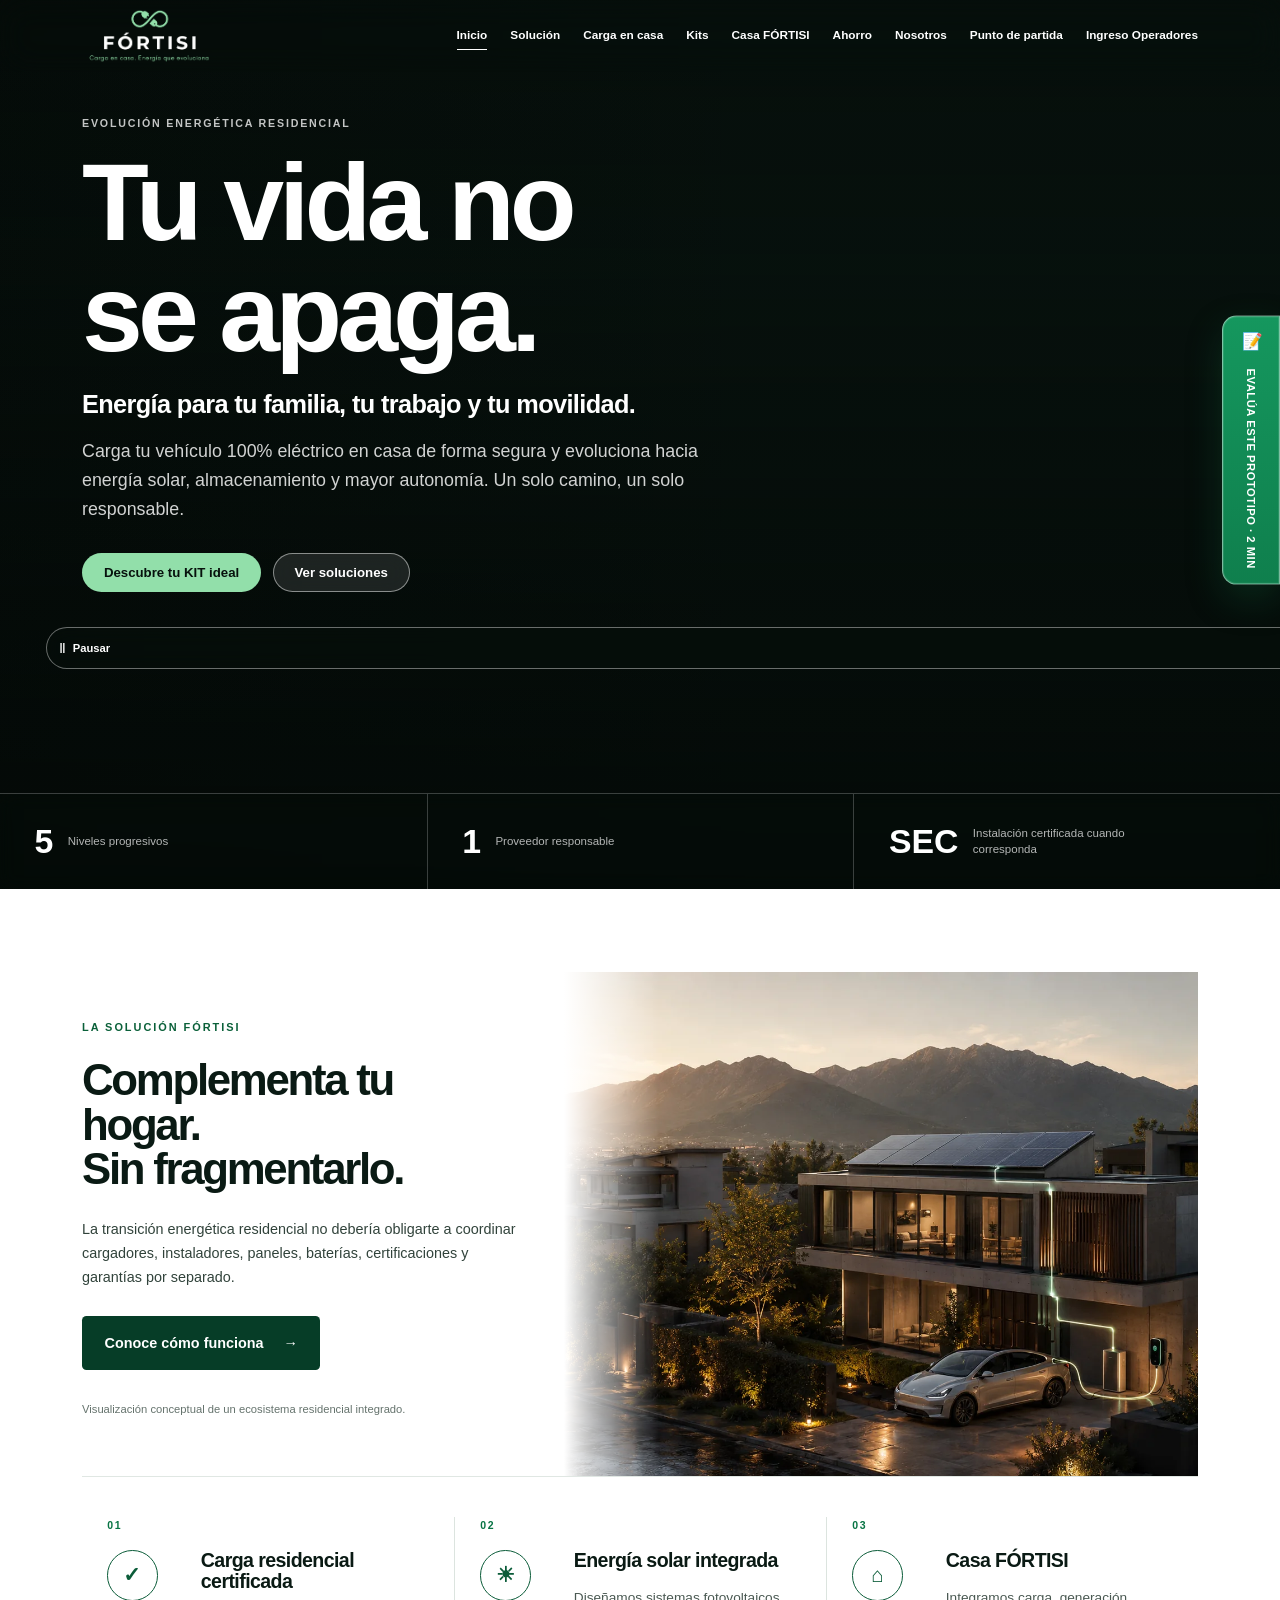
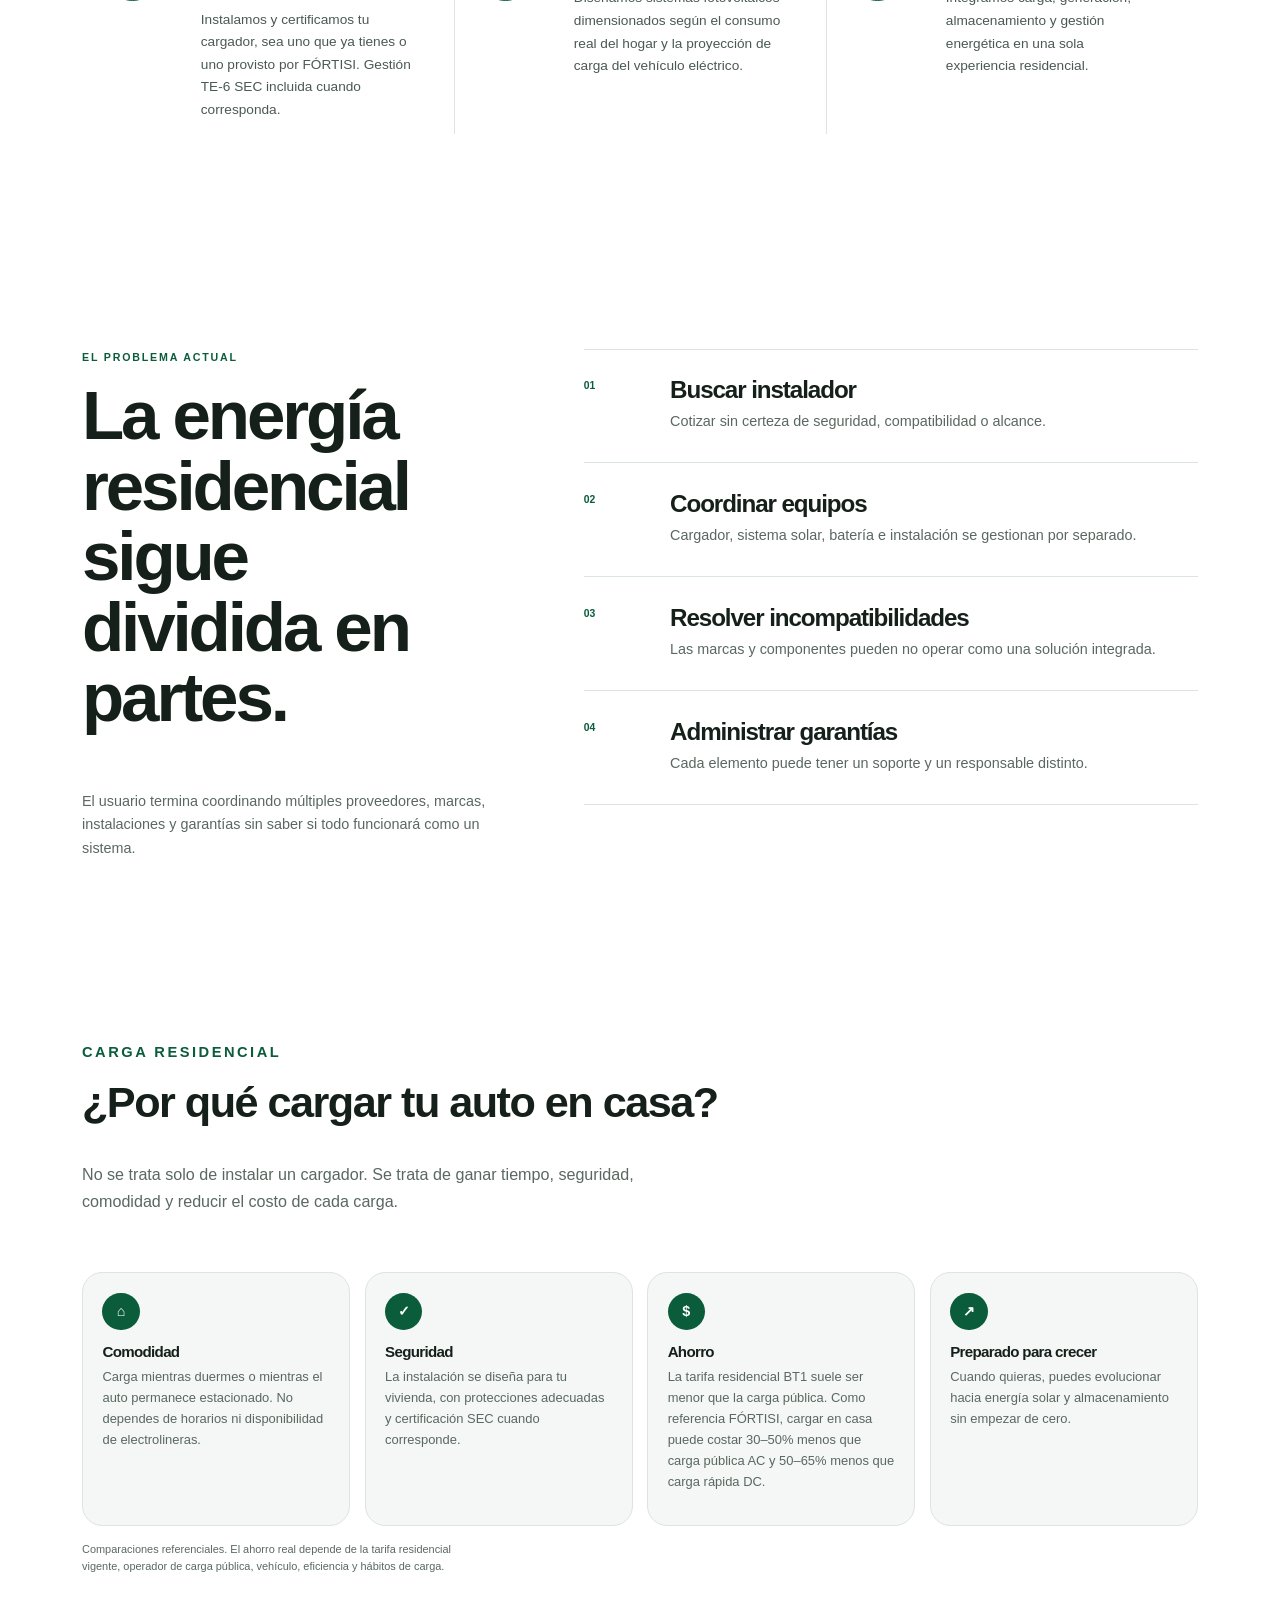
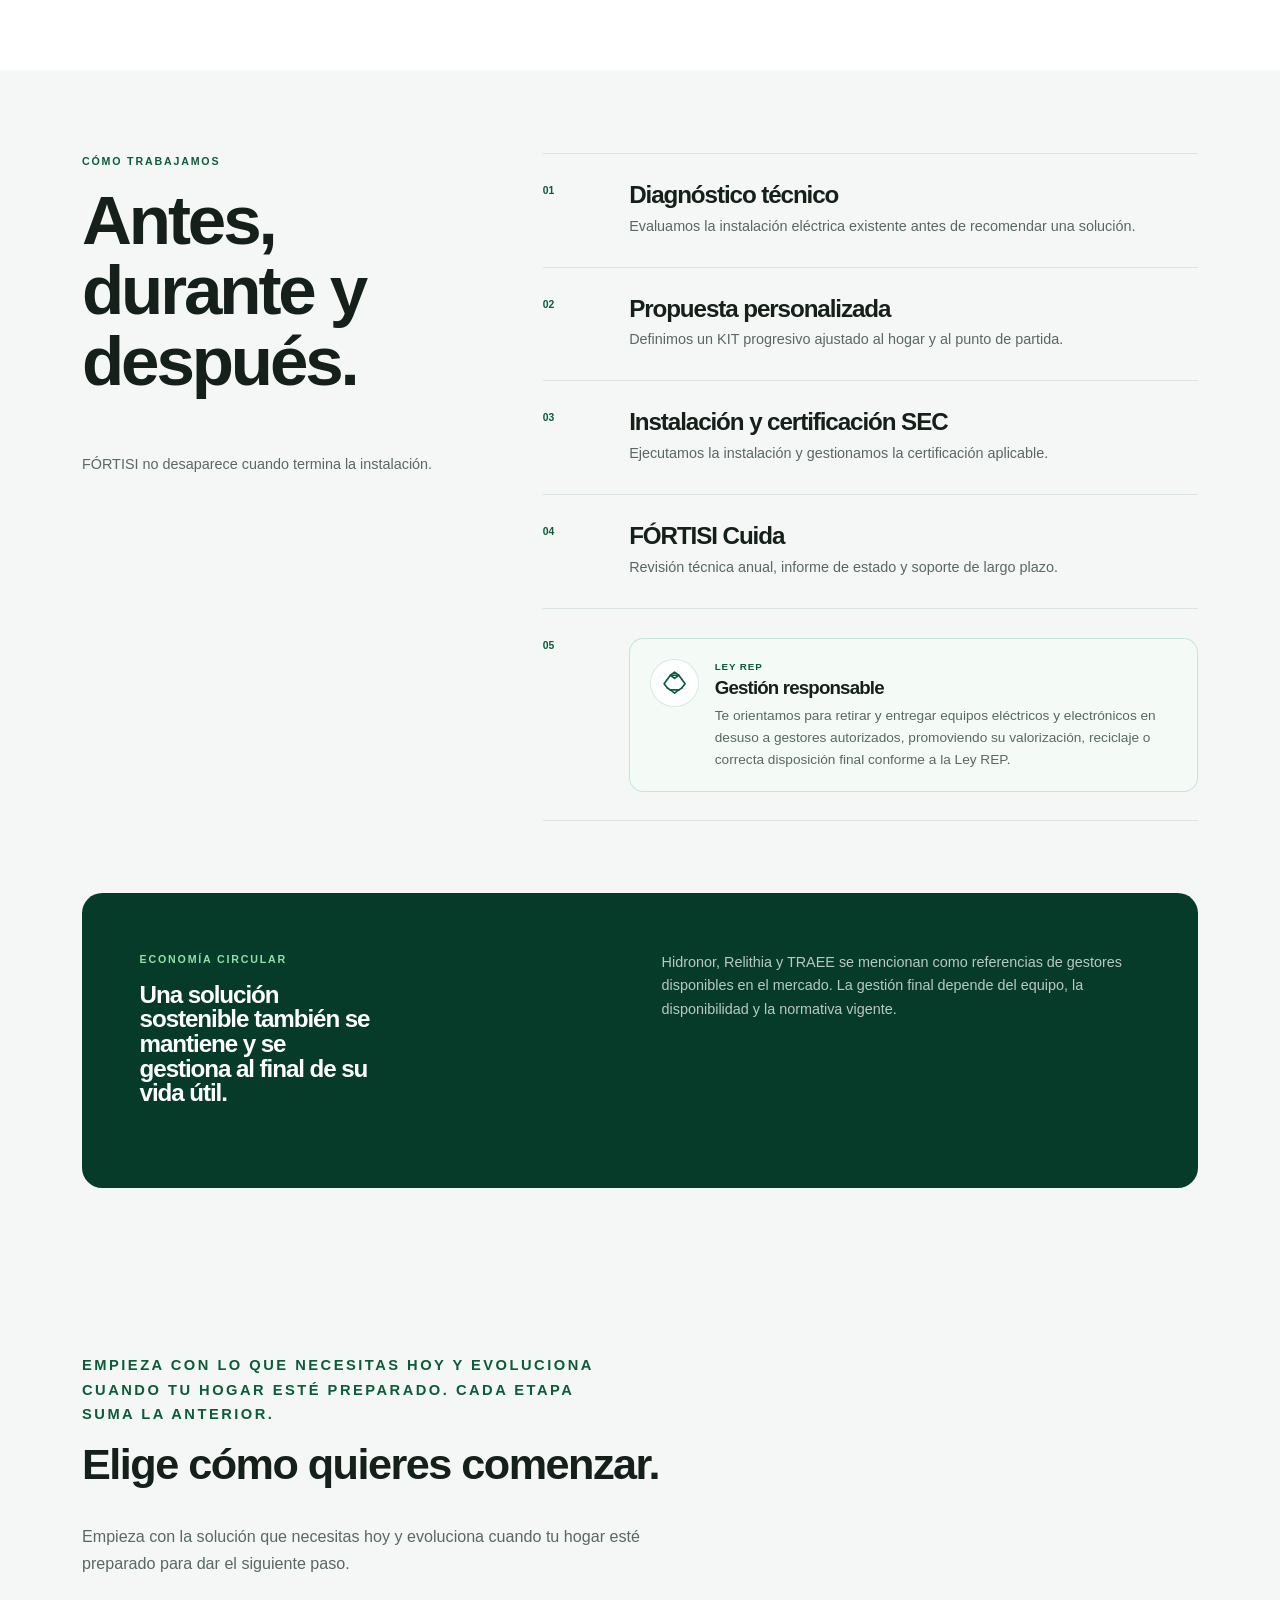
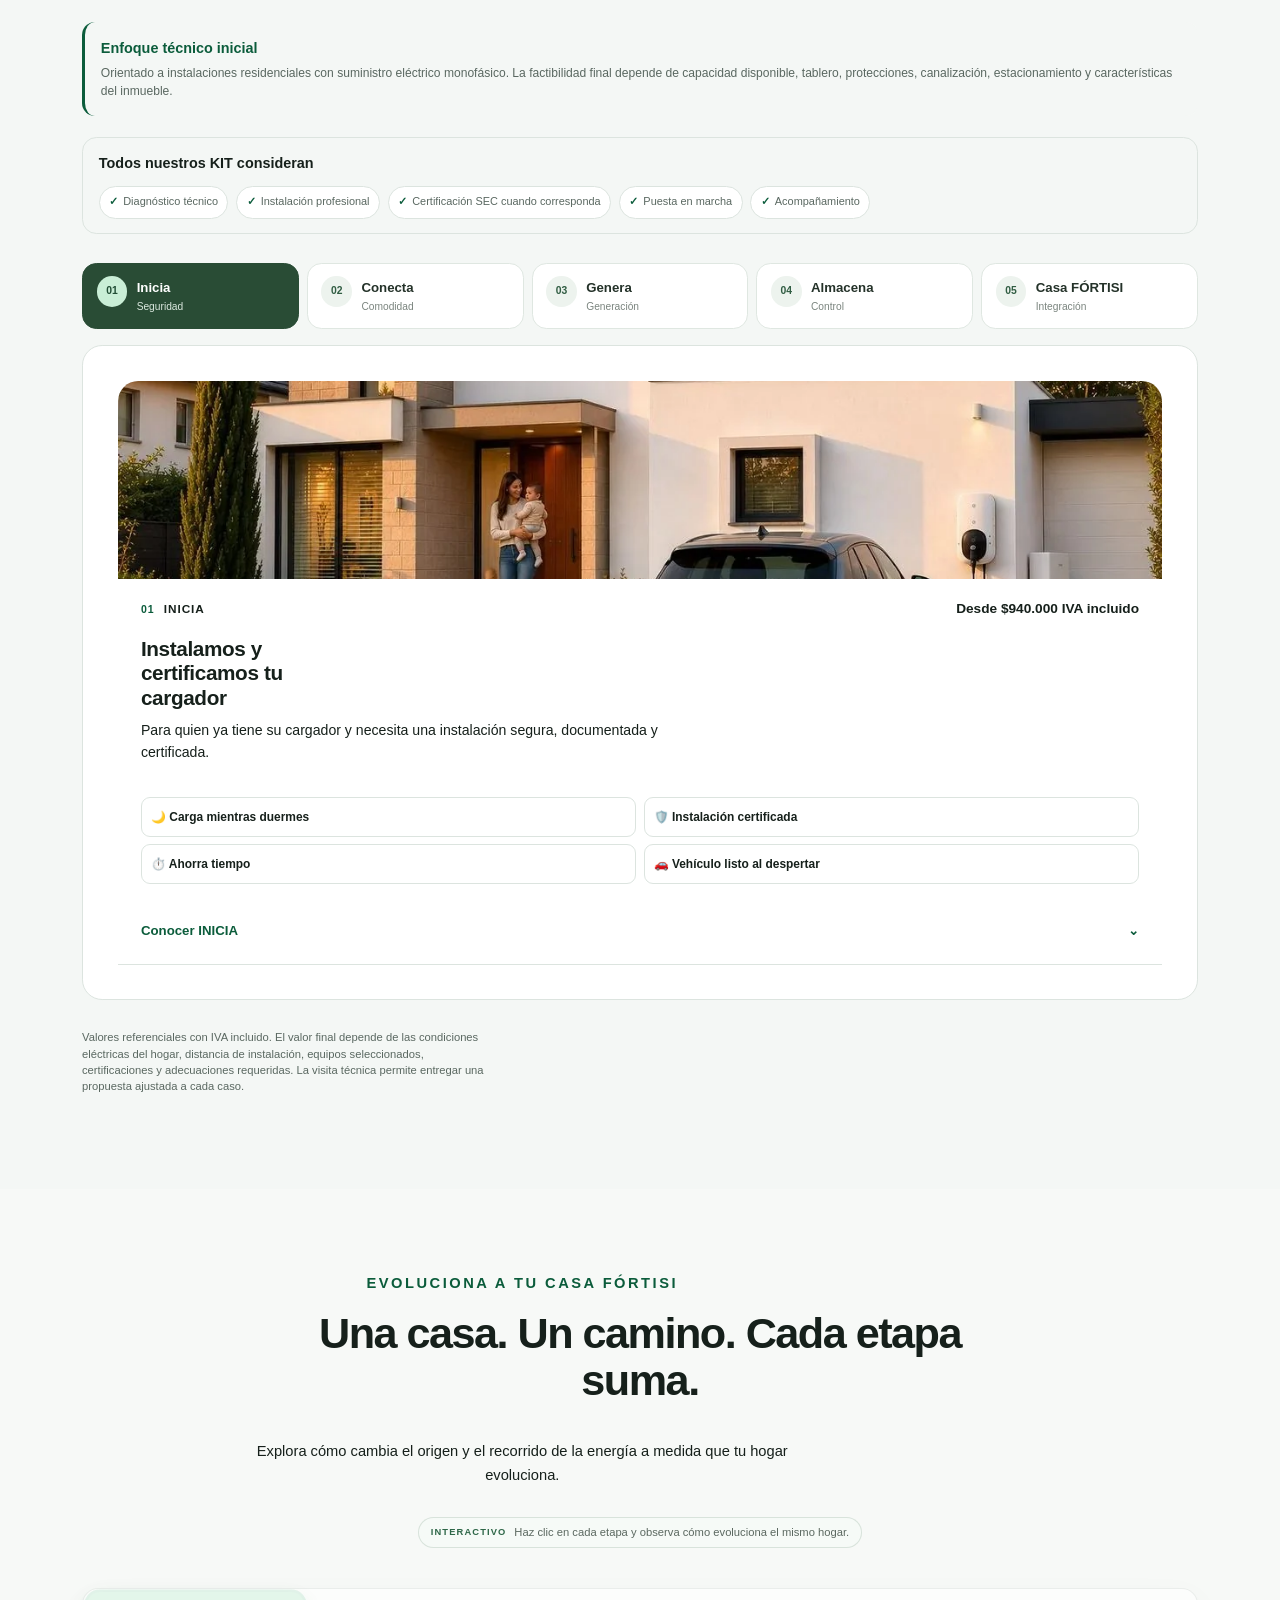
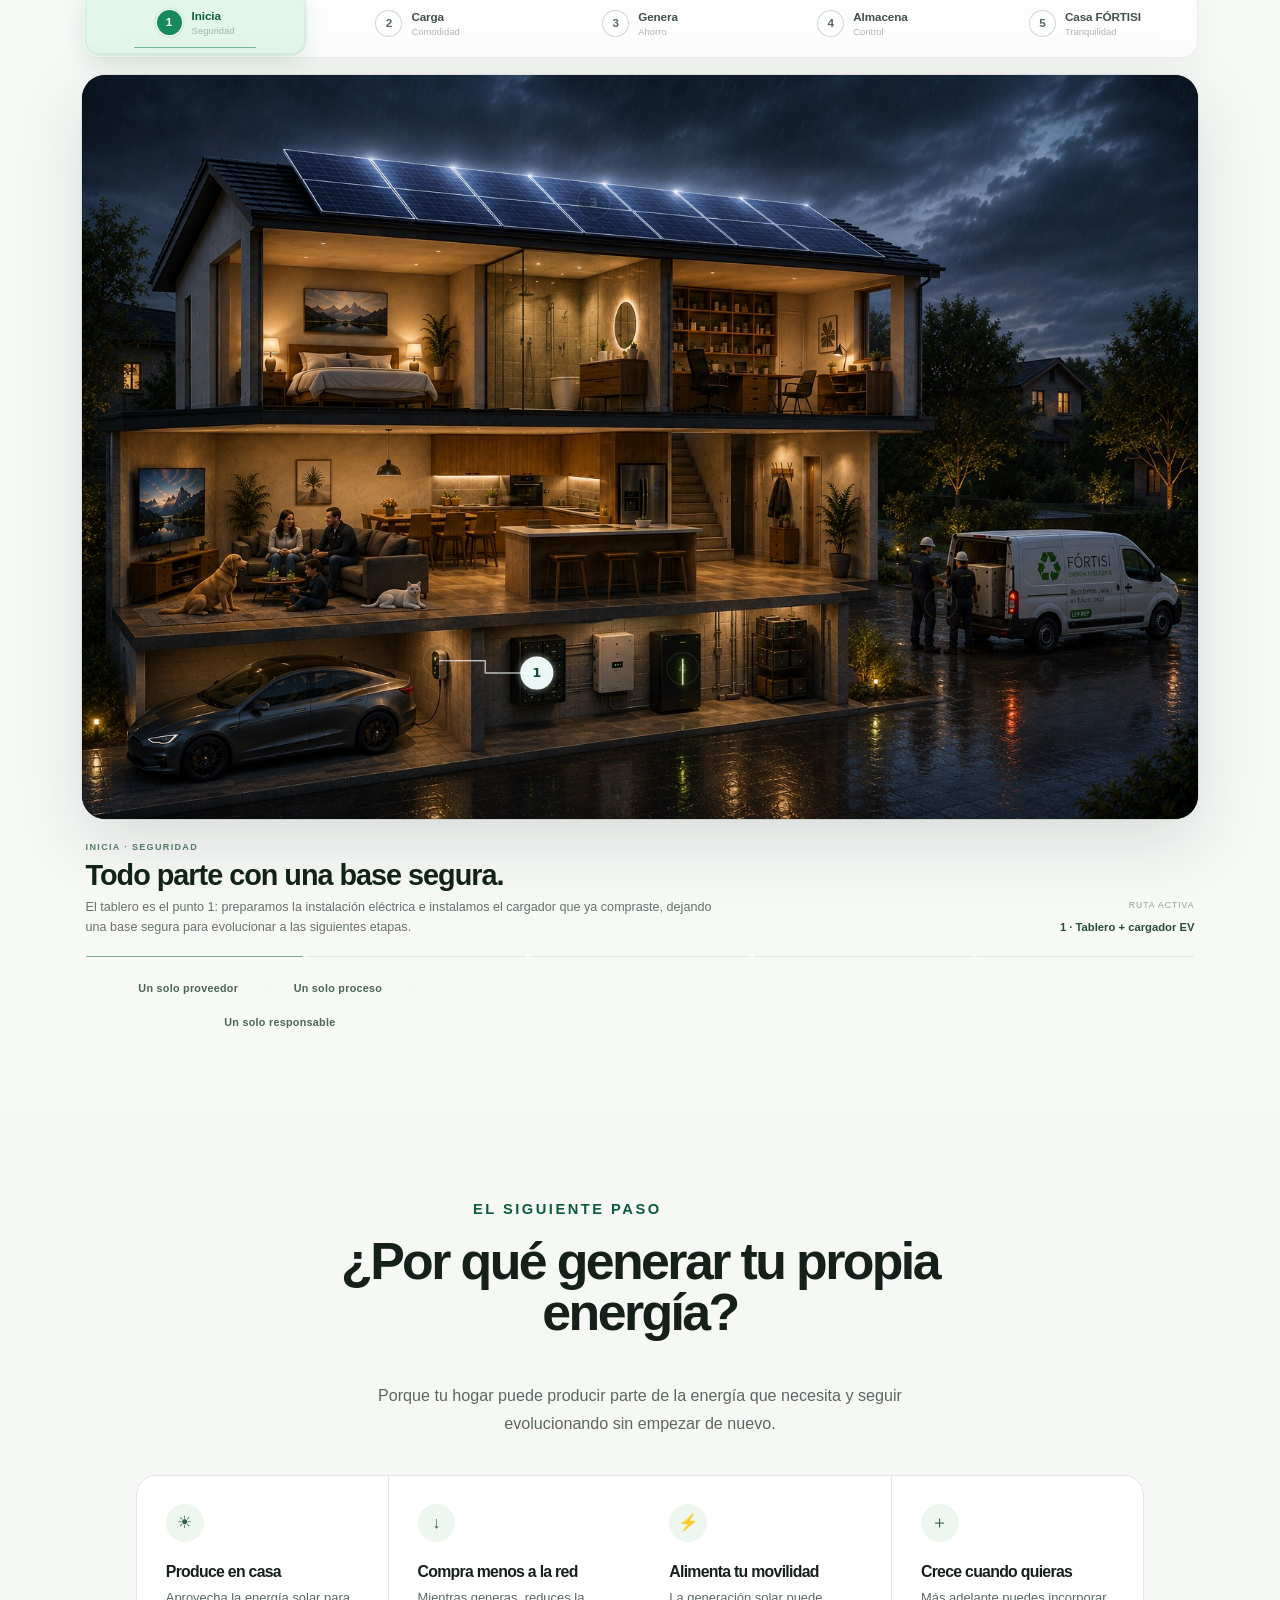
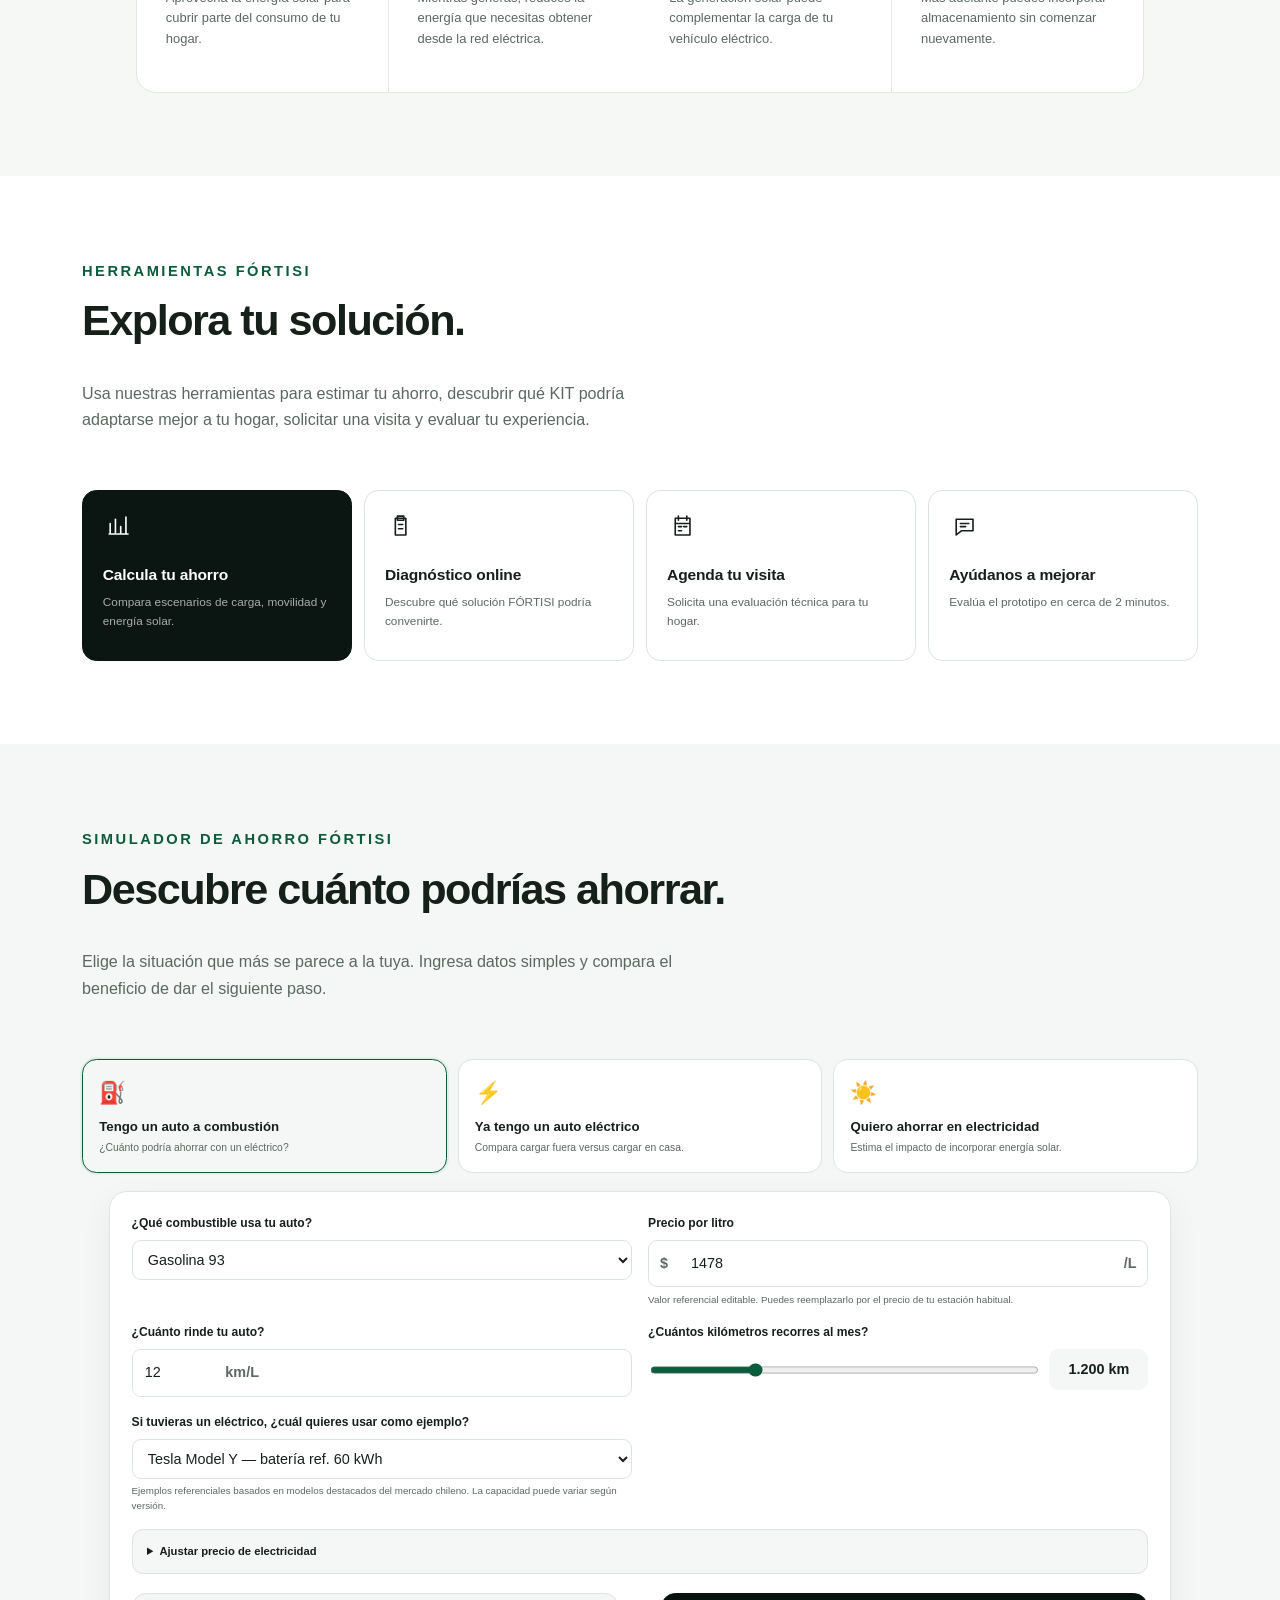
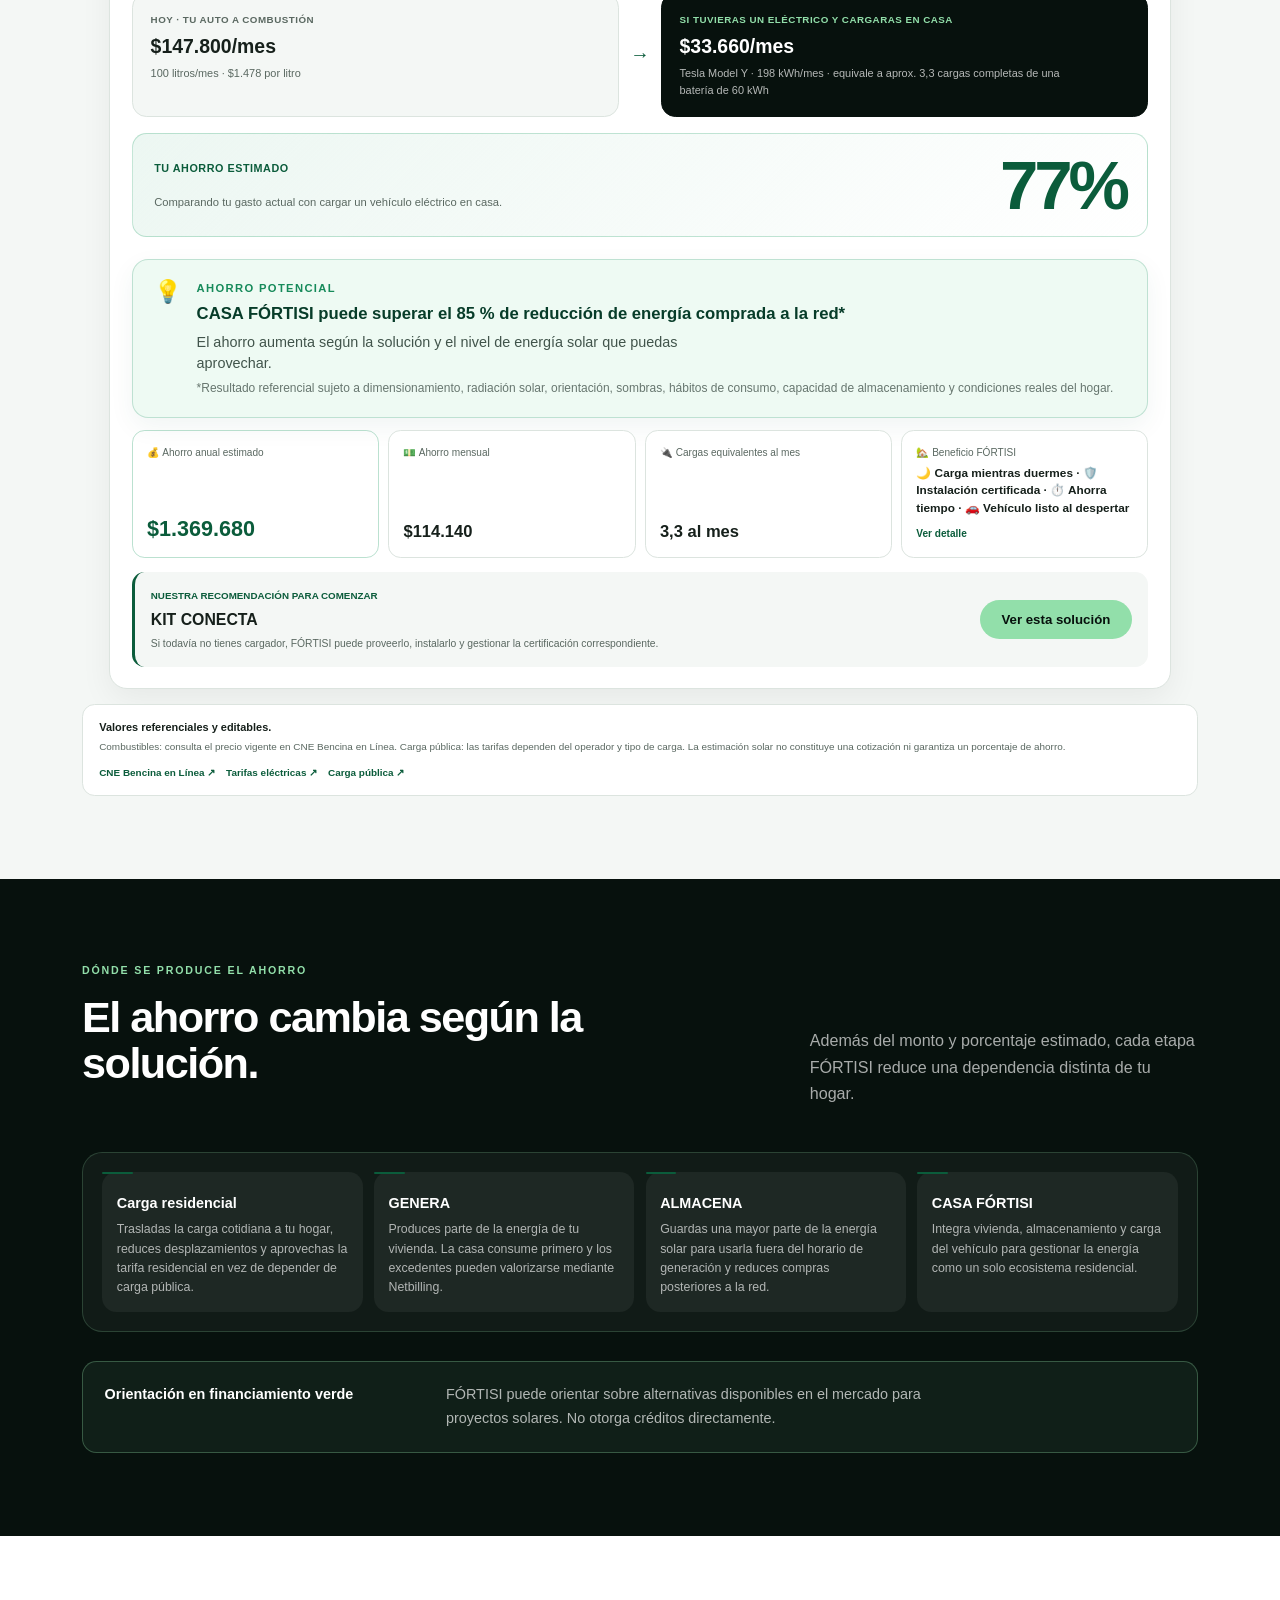
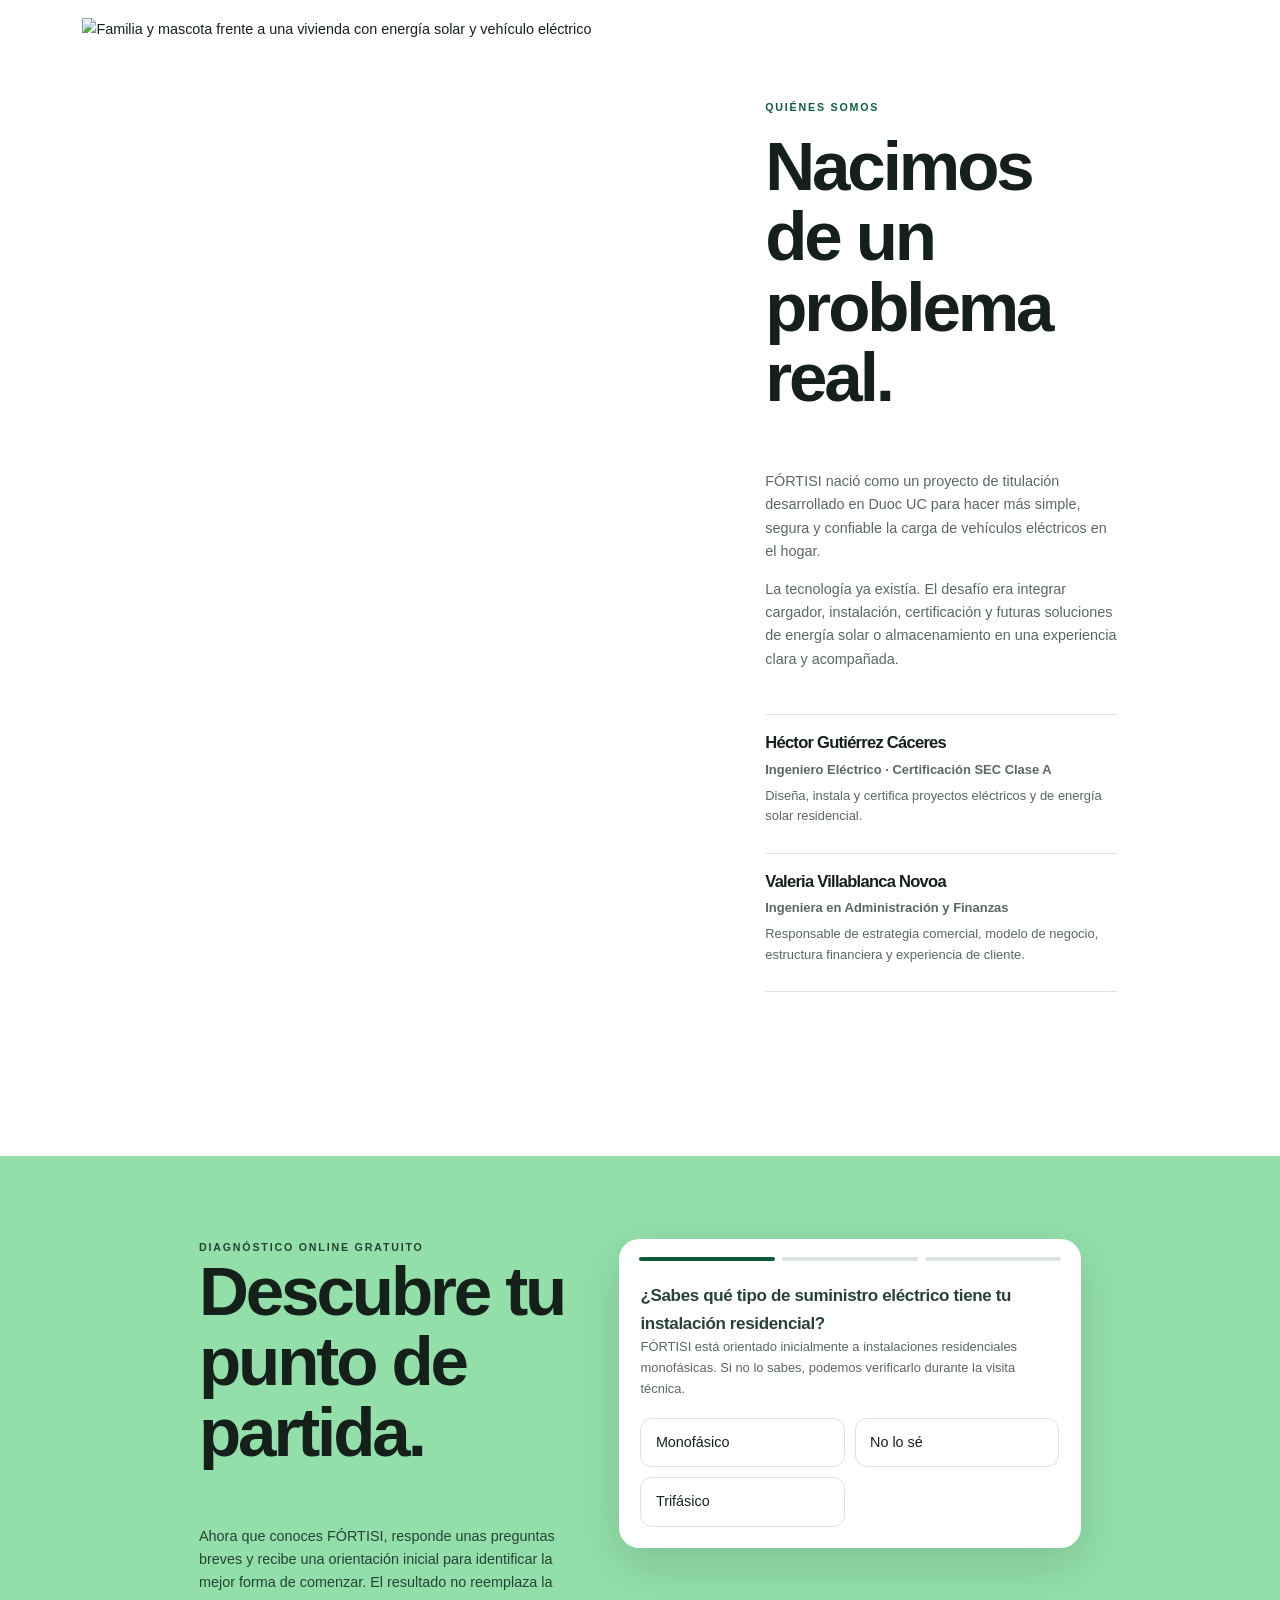
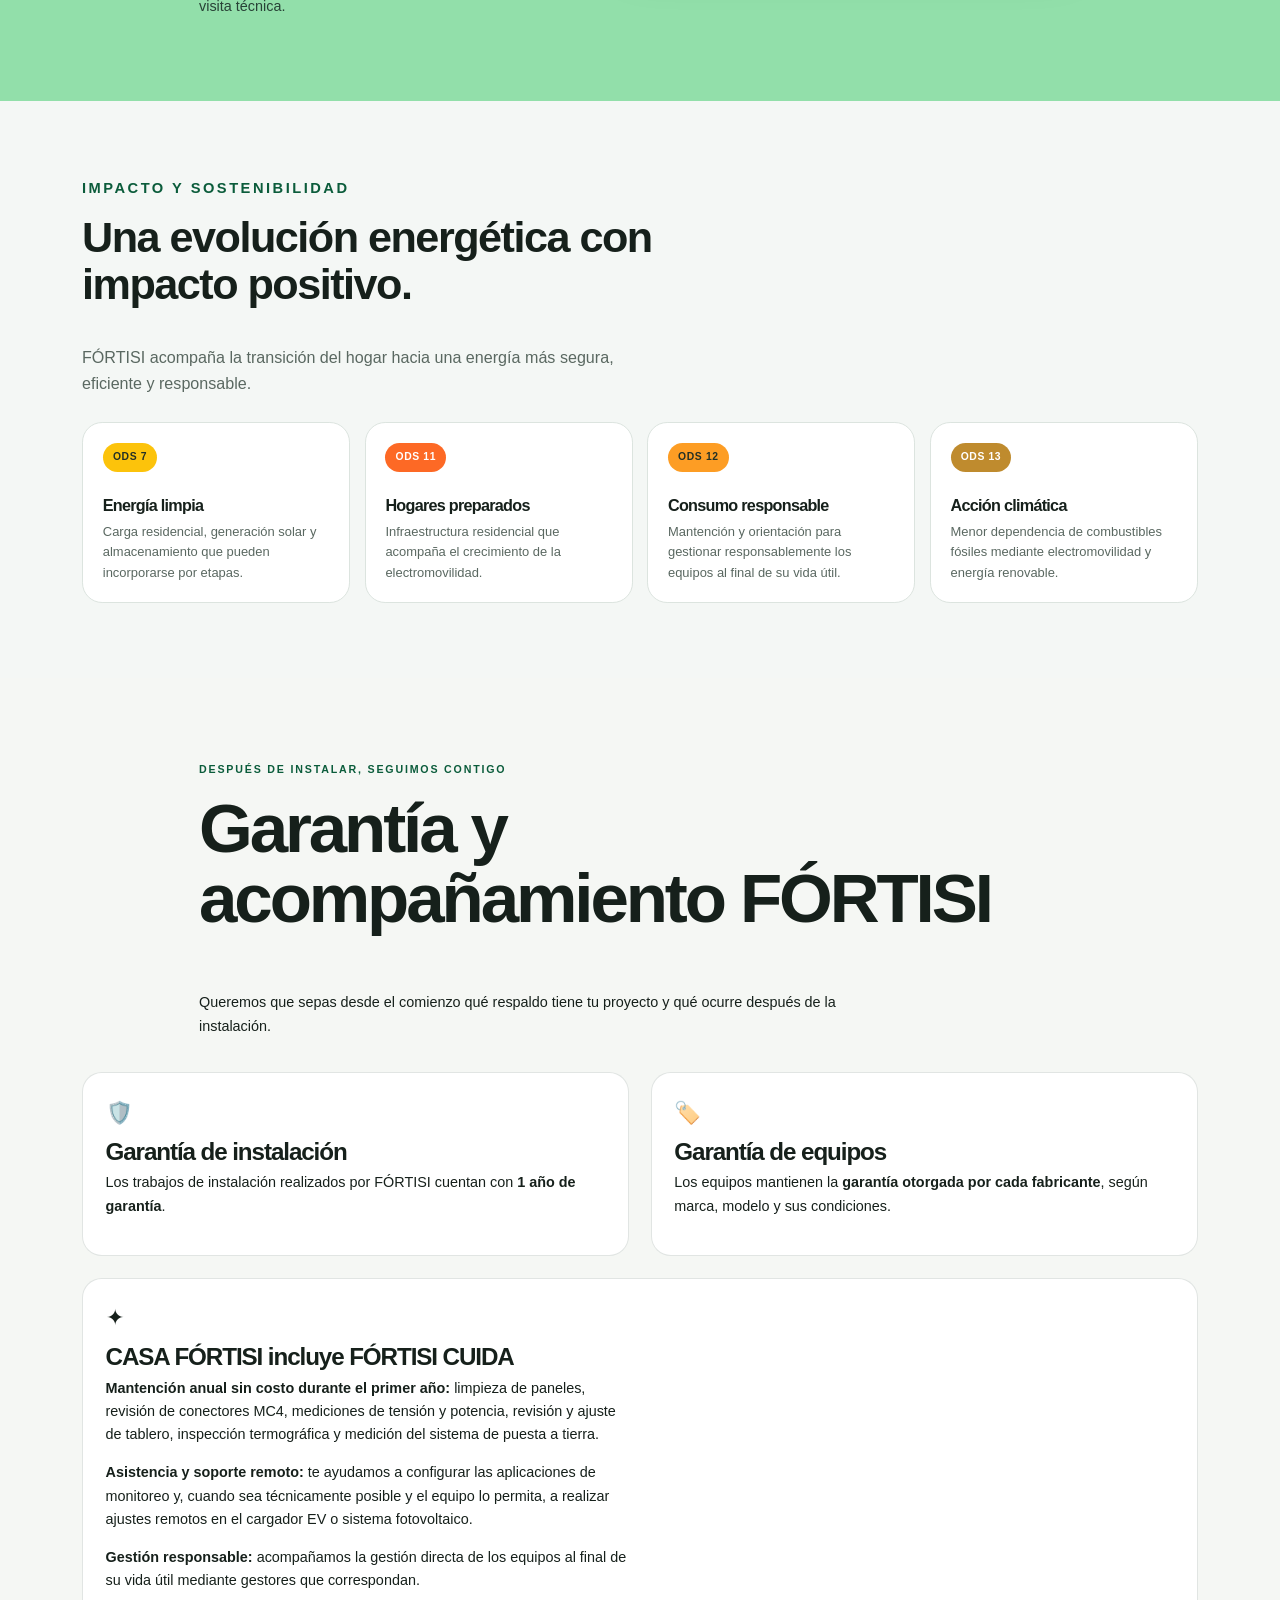
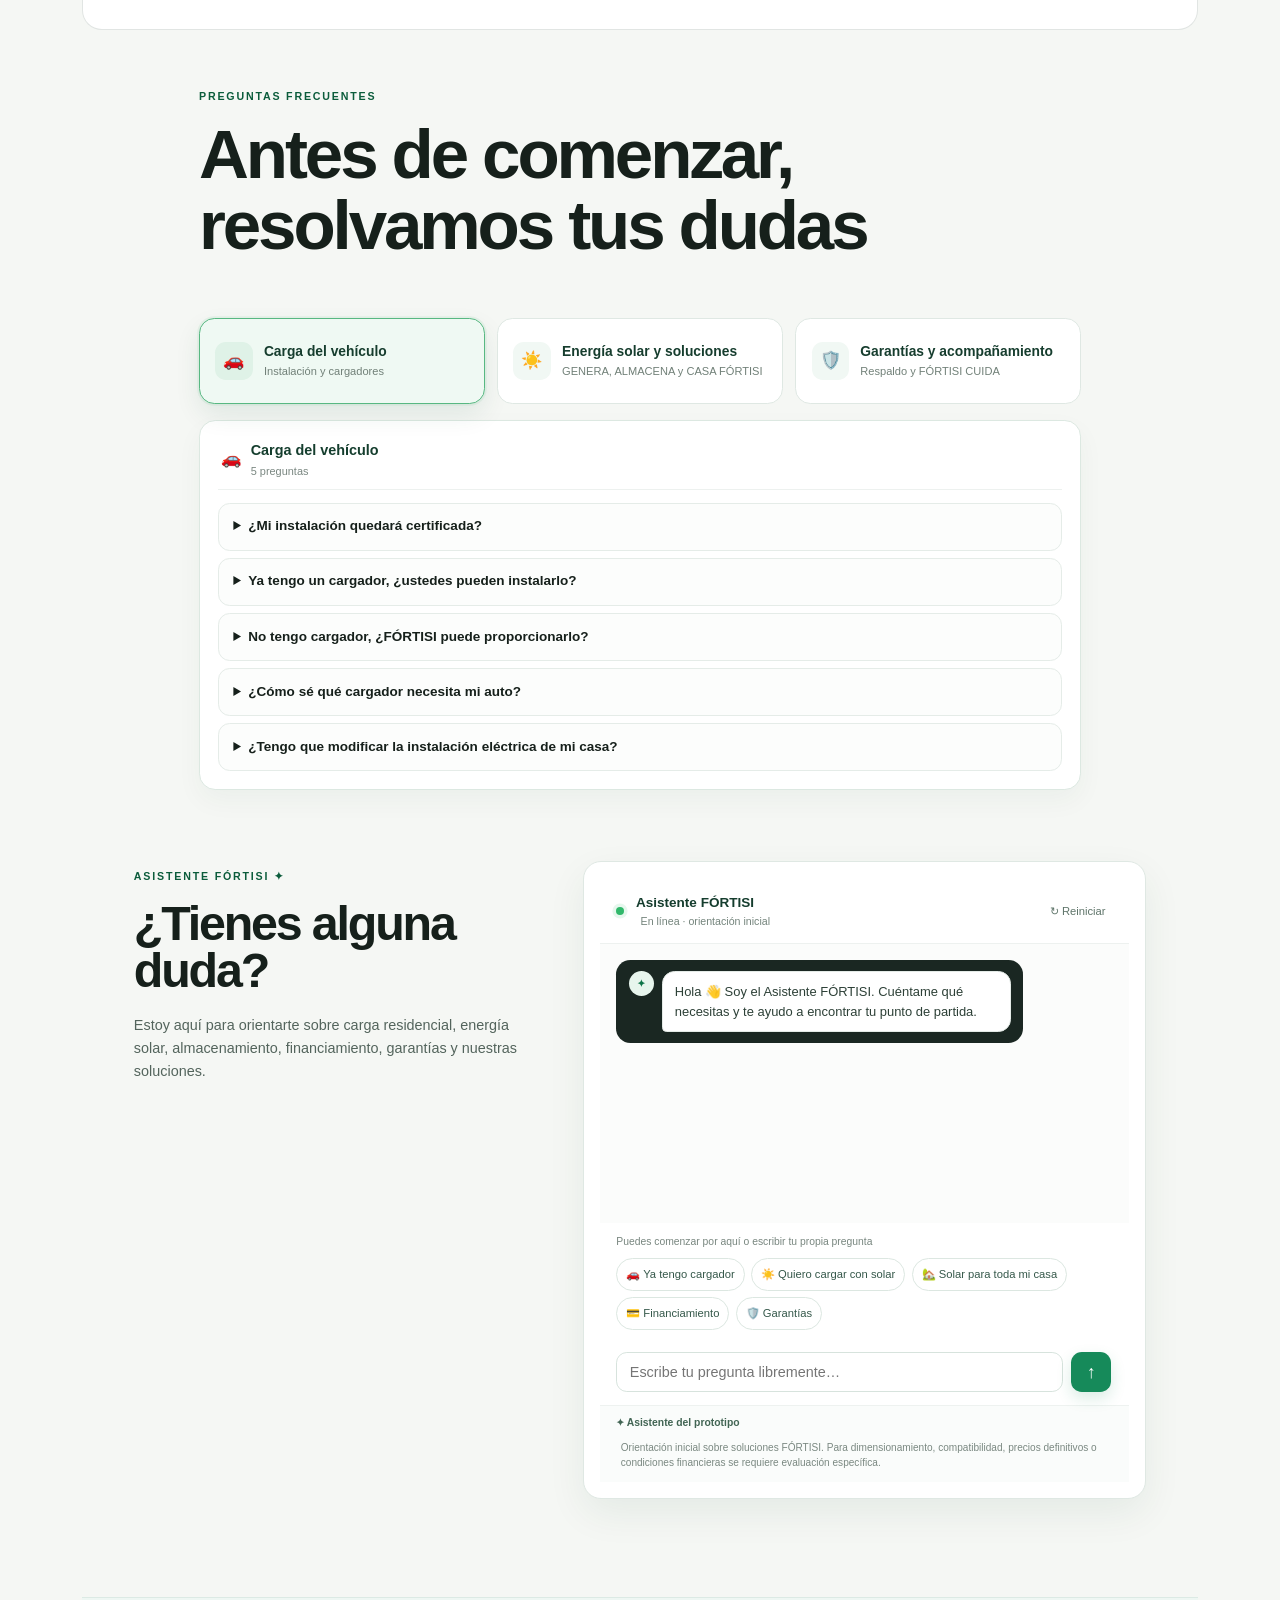
==== commit 4800b877: "Update index.html" ====
--- a/index.html
+++ b/index.html
@@ -1,37 +1,5149 @@
-<!doctype html><html lang="es"><head>
-<meta charset="utf-8"><meta name="viewport" content="width=device-width,initial-scale=1,viewport-fit=cover">
-<meta name="theme-color" content="#5b168d"><meta name="apple-mobile-web-app-capable" content="yes">
-<meta name="apple-mobile-web-app-title" content="Patio Conecta"><title>Patio Conecta</title>
-<link rel="manifest" href="./manifest.webmanifest"><link rel="apple-touch-icon" href="./icons/icon-180.png"><link rel="icon" href="./icons/icon-32.png">
+
+<!-- FÓRTISI · Prototipo final -->
+<!DOCTYPE html>
+
+<html lang="es-CL"><head><meta content="text/html; charset=utf-8" http-equiv="Content-Type"/>
+<meta content="width=device-width, initial-scale=1" name="viewport"/>
+<title>FÓRTISI | Tu vida no se apaga</title>
+<meta content="FÓRTISI integra carga residencial para vehículos eléctricos, energía solar, almacenamiento, certificación SEC y mantención en un solo camino para tu hogar." name="description"/>
+<meta content="#07110D" name="theme-color"/>
+<link href="https://fortisi.cl/" rel="canonical"/>
+<meta content="website" property="og:type"/>
+<meta content="es_CL" property="og:locale"/>
+<meta content="FÓRTISI" property="og:site_name"/>
+<meta content="FÓRTISI — Tu vida no se apaga" property="og:title"/>
+<meta content="Energía para tu familia, tu trabajo y tu movilidad. Carga, genera, almacena y evoluciona desde tu hogar." property="og:description"/>
+<meta content="https://fortisi.cl/" property="og:url"/>
+<meta content="https://fortisi.cl/assets/images/hero.webp" property="og:image"/>
+<meta content="summary_large_image" name="twitter:card"/>
+<meta content="FÓRTISI — Tu vida no se apaga" name="twitter:title"/>
+<meta content="Evolución energética residencial integrada." name="twitter:description"/>
+<meta content="https://fortisi.cl/assets/images/hero.webp" name="twitter:image"/>
+<link as="image" fetchpriority="high" href="assets/images/hero.webp" rel="preload"/>
+<script type="application/ld+json">
+  {
+    "@context":"https://schema.org",
+    "@type":"Organization",
+    "name":"FÓRTISI",
+    "url":"https://fortisi.cl/",
+    "email":"contacto@fortisi.cl",
+    "telephone":"+56988221485",
+    "description":"Empresa EnergyTech que integra carga residencial, energía solar, almacenamiento y gestión energética del hogar.",
+    "areaServed":{"@type":"AdministrativeArea","name":"Región Metropolitana, Chile"},
+    "founder":[
+      {"@type":"Person","name":"Héctor Gutiérrez Cáceres"},
+      {"@type":"Person","name":"Valeria Villablanca Novoa"}
+    ]
+  }
+  </script>
+<link href="assets/css/styles.css?v=6.4" rel="stylesheet"/>
+<style id="fortisi-hero-video-mobile-fix">
+/* FÓRTISI · Hero video móvil
+   Evita que reglas responsive antiguas oculten el video en iPhone/Android. */
+#inicio.hero{
+  position:relative;
+  overflow:hidden;
+}
+#inicio.hero .hero__fallback,
+#inicio.hero .hero__video{
+  position:absolute;
+  inset:0;
+  width:100%;
+  height:100%;
+}
+#inicio.hero .hero__fallback{
+  z-index:0;
+}
+#inicio.hero .hero__fallback img{
+  width:100%;
+  height:100%;
+  object-fit:cover;
+}
+#inicio.hero .hero__video{
+  z-index:1;
+  display:block !important;
+  visibility:visible !important;
+  opacity:1 !important;
+  object-fit:cover;
+  object-position:center center;
+  pointer-events:none;
+  background:transparent;
+}
+#inicio.hero .hero__overlay{
+  z-index:2;
+}
+#inicio.hero .hero__content,
+#inicio.hero .media-toggle,
+#inicio.hero .hero__rail{
+  position:relative;
+  z-index:3;
+}
+@media (max-width:720px){
+  #inicio.hero .hero__video{
+    display:block !important;
+    visibility:visible !important;
+    opacity:1 !important;
+    min-width:100%;
+    min-height:100%;
+    width:100%;
+    height:100%;
+  }
+}
+</style>
+
+<!-- Interfaz FÓRTISI -->
+<style id="fortisi-v64-solution-premium">
+.solution-premium{background:#fff;color:#0c1d16;padding:clamp(72px,8vw,132px) 0 0;overflow:hidden}
+.solution-premium__wrap{max-width:1540px;margin:0 auto}
+.solution-premium__hero{display:grid;grid-template-columns:minmax(500px,.95fr) minmax(0,1.25fr);min-height:560px;align-items:stretch;column-gap:0}
+.solution-premium__copy{padding:clamp(28px,3.2vw,52px) clamp(34px,4vw,64px) 42px 0;display:flex;flex-direction:column;justify-content:center;align-items:flex-start;position:relative;z-index:2}
+.solution-premium__copy .eyebrow{margin:0 0 24px;color:#0a6039;letter-spacing:.18em;font-size:.76rem;font-weight:700;text-transform:uppercase}
+.solution-premium__copy h2{font-size:clamp(3rem,3.8vw,4.65rem);line-height:1.01;letter-spacing:-.052em;margin:0 0 30px;max-width:650px;color:#0a1a14;text-wrap:balance}
+.solution-premium__lead{font-size:clamp(1rem,1.12vw,1.18rem);line-height:1.65;max-width:560px;color:#31433b;margin:0 0 30px}
+.solution-premium__cta{display:inline-flex;align-items:center;gap:22px;background:#063d27;color:#fff;text-decoration:none;padding:17px 25px;border-radius:5px;font-weight:650;transition:transform .2s ease,background .2s ease}
+.solution-premium__cta:hover{transform:translateY(-2px);background:#075432}
+.solution-premium__caption{margin-top:34px;padding-top:0;font-size:.78rem;color:#65736d;max-width:390px;line-height:1.45}
+.solution-premium__media{margin:0;min-width:0;position:relative;overflow:hidden;min-height:560px}
+.solution-premium__media:before{content:"";position:absolute;z-index:1;left:0;top:0;bottom:0;width:15%;background:linear-gradient(90deg,#fff 0%,rgba(255,255,255,.72) 28%,rgba(255,255,255,0) 100%);pointer-events:none}
+.solution-premium__media img{display:block;width:100%;height:100%;min-height:560px;object-fit:cover;object-position:55% 52%}
+.solution-premium__features{border-top:1px solid #e0e7e3;display:grid;grid-template-columns:repeat(3,1fr);padding:44px 0 54px}
+.solution-premium__features article{position:relative;display:grid;grid-template-columns:82px 1fr;gap:22px;padding:10px 48px 14px 28px;min-height:176px}
+.solution-premium__features article+article{border-left:1px solid #dce4df}
+.solution-premium__features .index{position:absolute;top:0;left:28px;color:#087444;font-size:.73rem;font-weight:800;letter-spacing:.16em}
+.solution-premium__feature-icon{margin-top:27px;width:56px;height:56px;border:2px solid #0b5c39;color:#0b5c39;display:grid;place-items:center;border-radius:50%;font-size:1.45rem;font-weight:700}
+.solution-premium__features h3{font-size:clamp(1.25rem,1.7vw,1.65rem);line-height:1.08;margin:27px 0 18px;color:#0a1a14;letter-spacing:-.03em}
+.solution-premium__features p{margin:0;color:#4a5952;font-size:.95rem;line-height:1.65}
+@media(max-width:1100px){.solution-premium{padding-top:72px}.solution-premium__hero{grid-template-columns:1fr}.solution-premium__copy{padding-right:0;padding-bottom:34px}.solution-premium__caption{margin-top:34px;padding-top:0}.solution-premium__media{border-radius:18px;min-height:440px}.solution-premium__media:before{display:none}.solution-premium__media img{min-height:440px}.solution-premium__features{grid-template-columns:1fr;margin-top:28px}.solution-premium__features article{grid-template-columns:64px 1fr;padding:24px 0 28px 0}.solution-premium__features article+article{border-left:0;border-top:1px solid #dce4df}.solution-premium__features .index{left:0;top:20px}.solution-premium__feature-icon{margin-top:30px}}
+@media(max-width:600px){.solution-premium__copy h2{font-size:clamp(2.45rem,13vw,3.6rem)}.solution-premium__media,.solution-premium__media img{min-height:330px}.solution-premium__features article{grid-template-columns:52px 1fr}.solution-premium__feature-icon{width:44px;height:44px;font-size:1.1rem}.solution-premium__features h3{font-size:1.25rem}}
+</style>
 <style>
-*{box-sizing:border-box}body{margin:0;min-height:100vh;font-family:Arial;background:#f6f3f8;color:#291632}.wrap{min-height:100vh;display:grid;place-items:center;padding:22px}
-.card{width:min(720px,100%);background:#fff;border-radius:26px;padding:30px;box-shadow:0 18px 55px rgba(60,25,75,.14)}.brand{display:flex;align-items:center;gap:18px;margin-bottom:22px}
-.brand img{width:86px;height:86px;border-radius:20px}h1{margin:0;color:#5b168d;font-size:31px}.sub{margin:5px 0;color:#756b7a}.lead{color:#5f5664;line-height:1.55}
-label{display:block;font-size:14px;font-weight:700;margin:13px 0 6px}input{width:100%;padding:14px;border:1px solid #d8cddd;border-radius:12px;font-size:16px}
-button,a.btn{display:block;width:100%;border:0;border-radius:14px;padding:15px 16px;font-size:16px;font-weight:700;text-align:center;text-decoration:none;cursor:pointer}
-.primary{background:#5b168d;color:white}.open{background:#ef3340;color:white}.secondary{background:#f2eaf6;color:#5b168d;border:1px solid #e2d3e9}
-.hidden{display:none!important}.error{display:none;color:#b42318;margin-top:10px}.error.show{display:block}.actions{display:grid;gap:12px;margin-top:20px}
-.status{margin-top:16px;padding:15px;border-radius:14px;background:#faf8fb;line-height:1.55}.back{margin-top:14px;background:white;color:#5b168d;border:1px solid #d9cce0}
-@media(max-width:560px){.card{padding:22px 18px}.brand img{width:70px;height:70px}h1{font-size:27px}}
-</style></head><body><div class="wrap">
-<section id="login" class="card"><div class="brand"><img src="./icons/icon-192.png"><div><h1>Ingreso Operadores</h1><p class="sub">Patio Conecta</p></div></div>
-<p class="lead">Ingresa el nombre del local y la clave.</p><form id="form"><label>Local</label><input id="local" required><label>Clave</label><input id="clave" type="password" required>
-<button class="primary" type="submit" style="margin-top:18px">Ingresar</button><div id="err" class="error">Local o clave incorrectos.</div></form></section>
-<section id="portal" class="card hidden"><div class="brand"><img src="./icons/icon-192.png"><div><h1>Patio Conecta</h1><p class="sub">Acceso Operadores · Santiago</p></div></div>
-<div class="actions"><a class="btn open" href="https://script.google.com/macros/s/AKfycbyGblqiV68dcWTPXopvJDbDJJYgpizVYq0InCan8NWu3h99pSyo_NoqebB_xtQavNKYGQ/exec">Abrir Patio Conecta</a><button id="installBtn" class="primary hidden">Instalar Patio Conecta en este equipo</button>
-<button id="iosBtn" class="secondary hidden">Agregar Patio Conecta en iPhone / iPad</button><button id="manualBtn" class="secondary hidden">Ver cómo instalar en este equipo</button></div>
-<div id="status" class="status"><strong>Comprobando instalación…</strong><br>Patio Conecta adaptará las instrucciones al navegador que estés usando.</div>
-<button id="logout" class="back">Cerrar acceso</button></section></div>
-<script>
-const q=s=>document.querySelector(s);let dp=null;
-function isIOS(){return /iphone|ipad|ipod/i.test(navigator.userAgent)||(navigator.platform==='MacIntel'&&navigator.maxTouchPoints>1)}
-function isAndroid(){return /android/i.test(navigator.userAgent)} function isWindows(){return /windows/i.test(navigator.userAgent)} function isMac(){return /macintosh|mac os x/i.test(navigator.userAgent)&&!isIOS()}
-function browser(){const u=navigator.userAgent;if(/CriOS/i.test(u))return'Chrome';if(/FxiOS/i.test(u))return'Firefox';if(/EdgiOS/i.test(u))return'Edge';if(/Safari/i.test(u)&&!/CriOS|FxiOS|EdgiOS/i.test(u))return'Safari';if(/Edg/i.test(u))return'Edge';if(/Chrome/i.test(u))return'Chrome';if(/Firefox/i.test(u))return'Firefox';return'tu navegador'}
-q('#form').onsubmit=e=>{e.preventDefault();if(q('#local').value.trim().toLowerCase()==='santiago'&&q('#clave').value.trim().toLowerCase()==='santiago'){q('#login').classList.add('hidden');q('#portal').classList.remove('hidden');refresh()}else q('#err').classList.add('show')};
-q('#logout').onclick=()=>{q('#portal').classList.add('hidden');q('#login').classList.remove('hidden')};addEventListener('beforeinstallprompt',e=>{e.preventDefault();dp=e;refresh()});
-function refresh(){q('#installBtn').classList.add('hidden');q('#iosBtn').classList.add('hidden');q('#manualBtn').classList.add('hidden');if(dp){q('#installBtn').classList.remove('hidden');q('#status').innerHTML='<strong>Instalación directa disponible.</strong><br>Pulsa el botón de instalación.';return}if(isIOS()){q('#iosBtn').classList.remove('hidden');q('#status').innerHTML='<strong>'+browser()+' en iPhone/iPad.</strong><br>El sistema de Apple exige confirmar manualmente “Agregar a pantalla de inicio”.';return}q('#manualBtn').classList.remove('hidden');q('#status').innerHTML='<strong>Instalación directa no disponible en '+browser()+'.</strong><br>Usa “Ver cómo instalar en este equipo”.'}
-q('#installBtn').onclick=async()=>{if(!dp)return refresh();dp.prompt();await dp.userChoice;dp=null};
-q('#iosBtn').onclick=()=>{const b=browser();q('#status').innerHTML='<strong>'+b+' en iPhone/iPad</strong><br>1. Abre el menú <strong>Compartir</strong> de '+b+'.<br>2. Elige <strong>Agregar a pantalla de inicio</strong>.<br>3. Confirma <strong>Agregar</strong>.<br><br>Patio Conecta quedará en tu pantalla de inicio con su propio ícono.'};
-q('#manualBtn').onclick=()=>{const b=browser();if(isWindows())q('#status').innerHTML='<strong>Windows · '+b+'</strong><br>Usa Instalar aplicación / Instalar página como app.';else if(isMac())q('#status').innerHTML='<strong>Mac · '+b+'</strong><br>Usa Instalar página como app.';else if(isAndroid())q('#status').innerHTML='<strong>Android · '+b+'</strong><br>Usa Instalar app / Agregar a pantalla principal.';else q('#status').innerHTML='<strong>'+b+'</strong><br>Usa la opción de instalar o agregar aplicación disponible.'};
-if('serviceWorker'in navigator)addEventListener('load',async()=>{try{await navigator.serviceWorker.register('./sw.js');await navigator.serviceWorker.ready}catch(e){}setTimeout(refresh,500)});else setTimeout(refresh,300);
-</script></body></html>+.prototype-survey-tab{ text-decoration:none; }
+</style>
+<style>
+.trust-faq{padding:84px 0;background:#f5f7f4}.trust-faq__head{max-width:760px;margin-bottom:30px}.trust-grid{display:grid;grid-template-columns:repeat(2,minmax(0,1fr));gap:18px}.trust-card{background:#fff;border:1px solid rgba(10,40,30,.12);border-radius:22px;padding:25px}.trust-card>span{font-size:24px}.trust-card h3{margin:10px 0 8px}.trust-card--wide{grid-column:1/-1}.faq-block{margin-top:64px;max-width:920px}.faq-list{margin-top:24px;border-top:1px solid rgba(10,40,30,.14)}.faq-list details{border-bottom:1px solid rgba(10,40,30,.14);padding:0}.faq-list summary{cursor:pointer;font-weight:700;padding:19px 42px 19px 0;position:relative;list-style:none}.faq-list summary::-webkit-details-marker{display:none}.faq-list summary:after{content:'+';position:absolute;right:8px;font-size:22px;font-weight:400}.faq-list details[open] summary:after{content:'–'}.faq-list details p{max-width:760px;margin:0;padding:0 42px 20px 0;line-height:1.65}.ai-demo{margin-top:72px;display:grid;grid-template-columns:.85fr 1.15fr;gap:34px;align-items:start}.ai-chat{background:#0a100e;color:#fff;border-radius:24px;padding:18px;box-shadow:0 20px 55px rgba(0,0,0,.14)}.ai-chat__messages{height:310px;overflow:auto;padding:8px;display:flex;flex-direction:column;gap:12px}.ai-msg{max-width:84%;padding:12px 14px;border-radius:16px;line-height:1.45;font-size:14px}.ai-msg--bot{background:#1a2722;align-self:flex-start}.ai-msg--user{background:#fff;color:#0a100e;align-self:flex-end}.ai-chat__form{display:flex;gap:8px;background:#fff;border-radius:14px;padding:6px;margin-top:10px}.ai-chat__form input{flex:1;border:0;outline:0;padding:10px;font:inherit;min-width:0}.ai-chat__form button{border:0;background:#173e30;color:#fff;width:42px;height:42px;border-radius:10px;font-size:20px;cursor:pointer}.ai-chat small{display:block;color:#b9c5c0;margin:10px 5px 0}.kit-guarantee{margin-top:12px;padding:12px 14px;border-radius:12px;background:rgba(23,62,48,.06);font-size:13px;line-height:1.5}@media(max-width:760px){.trust-grid,.ai-demo{grid-template-columns:1fr}.trust-card--wide{grid-column:auto}.trust-faq{padding:56px 0}.ai-chat__messages{height:280px}}
+</style>
+<style id="fortisi-v711-tournament-card">
+/* V7.11 — solo mejora visual del cuadro final de Innova Sostenible */
+.tournament-strip.tournament-strip--highlight{
+  width:min(94%,1500px)!important;
+  margin:42px auto 46px!important;
+  border-radius:26px!important;
+  padding:0!important;
+  overflow:hidden;
+  box-shadow:0 22px 55px rgba(5,55,37,.14);
+}
+.tournament-strip--highlight .tournament-strip__content{
+  width:100%!important;
+  max-width:none!important;
+  margin:0!important;
+  padding:38px 52px 34px!important;
+  box-sizing:border-box;
+}
+.tournament-strip--highlight .tournament-strip__eyebrow{
+  font-size:.84rem!important;
+  letter-spacing:.14em!important;
+  line-height:1.35!important;
+  margin-bottom:10px!important;
+}
+.tournament-strip--highlight h3{
+  font-size:clamp(1.65rem,2vw,2.25rem)!important;
+  line-height:1.12!important;
+  margin:0 0 12px!important;
+}
+.tournament-strip--highlight p{
+  max-width:1180px!important;
+  font-size:clamp(1rem,1.12vw,1.14rem)!important;
+  line-height:1.58!important;
+  margin:7px 0!important;
+}
+.tournament-strip--highlight .tournament-strip__cta-copy{
+  max-width:1280px!important;
+  margin-top:16px!important;
+}
+.tournament-strip--highlight .tournament-strip__institutions{
+  margin-top:20px!important;
+  font-size:.86rem!important;
+  letter-spacing:.02em!important;
+}
+@media(max-width:760px){
+  .tournament-strip.tournament-strip--highlight{
+    width:calc(100% - 28px)!important;
+    margin:28px auto 34px!important;
+    border-radius:20px!important;
+  }
+  .tournament-strip--highlight .tournament-strip__content{
+    padding:28px 24px 26px!important;
+  }
+}
+</style>
+<style id="fortisi-v712-solar-goals">
+.solar-goal-card{padding:clamp(24px,4vw,54px)!important}
+.solar-goal-header{text-align:center;max-width:760px;margin:0 auto 30px}
+.solar-goal-header h3{font-size:clamp(1.55rem,2.4vw,2.25rem);margin:8px 0}
+.solar-goal-header p{color:var(--muted,#66736d);margin:0}
+.solar-goal-options{display:grid;grid-template-columns:1fr 1fr;gap:16px;max-width:980px;margin:0 auto 36px}
+.solar-goal-option{appearance:none;text-align:left;background:#fff;border:1px solid #dbe5df;border-radius:18px;padding:22px;cursor:pointer;transition:.2s ease;color:inherit}
+.solar-goal-option:hover,.solar-goal-option.is-active{border-color:#168a5a;box-shadow:0 10px 26px rgba(0,80,52,.08)}
+.solar-goal-option.is-active{background:#f2fbf6}
+.solar-goal-option__icon{display:block;font-size:1.6rem;margin-bottom:10px}
+.solar-goal-option strong{display:block;font-size:1.06rem;margin-bottom:7px}
+.solar-goal-option small{display:block;line-height:1.5;color:#66736d}
+.goal-explainer{text-align:center;max-width:820px;margin:8px auto 28px}
+.goal-explainer h4{font-size:clamp(1.35rem,2vw,1.85rem);margin:7px 0 8px}
+.goal-explainer p{color:#66736d;line-height:1.55}
+.solar-compare-kits{display:grid;grid-template-columns:1fr 1fr;gap:18px}
+.solar-compare-kit{border:1px solid #dbe5df;border-radius:20px;padding:24px;background:#fff;display:flex;flex-direction:column}
+.solar-compare-kit--featured{border-color:#168a5a;background:#f7fcf9}
+.solar-compare-kit__top{display:flex;align-items:center;gap:12px;margin-bottom:14px}
+.solar-compare-kit__top>span{font-size:1.65rem}
+.solar-compare-kit__top div{display:flex;gap:7px;align-items:baseline}
+.solar-compare-kit__top small{color:#168a5a;font-weight:800;letter-spacing:.12em}
+.solar-compare-kit h5{font-size:1.28rem;margin:0 0 13px}
+.solar-compare-kit p{line-height:1.58;color:#4d5b55}
+.compact-flow{flex-wrap:wrap;margin:0 0 14px}
+.solar-result-note{margin:12px 0 20px;padding:15px 16px;border-radius:14px;background:#f3f6f4}
+.solar-result-note--strong{background:#e8f8ef}
+.solar-result-note span,.solar-result-note small{display:block;color:#64726c}
+.solar-result-note strong{display:block;margin:4px 0;font-size:1.08rem;color:#075d3c}
+.solar-calc-disclaimer{margin-top:18px;padding:18px 20px;border-radius:16px;background:#071911;color:#fff}
+.solar-calc-disclaimer p{margin:6px 0 0;color:rgba(255,255,255,.76);line-height:1.55}
+.home-solar-input{max-width:720px;margin:0 auto 24px;padding:20px;border:1px solid #dbe5df;border-radius:16px;background:#fff}
+.home-solar-input label{display:block;font-weight:800;margin-bottom:10px}
+.home-solar-input small{display:block;color:#66736d;margin-top:8px}
+@media(max-width:760px){.solar-goal-options,.solar-compare-kits{grid-template-columns:1fr}}
+</style>
+<style id="fortisi-v713-footer-final">
+/* V7.13 — ajuste final solicitado: legibilidad y alineación del footer */
+footer .footer-grid a,
+footer .footer-nav a,
+footer nav a{
+  font-size:1.02rem !important;
+  line-height:1.5 !important;
+}
+footer .footer-bottom,
+footer .footer-note,
+footer .footer-legal{
+  width:100% !important;
+  max-width:none !important;
+}
+footer .footer-bottom p,
+footer .footer-note p,
+footer .footer-legal p{
+  max-width:1180px !important;
+  width:100% !important;
+  font-size:.92rem !important;
+  line-height:1.6 !important;
+  color:rgba(255,255,255,.62) !important;
+}
+@media (max-width:760px){
+  footer .footer-grid a,
+  footer .footer-nav a,
+  footer nav a{font-size:.98rem !important}
+  footer .footer-bottom p,
+  footer .footer-note p,
+  footer .footer-legal p{font-size:.86rem !important}
+}
+</style>
+<style id="fortisi-v714-potential-savings">
+.fortisi-potential-savings{
+  max-width:980px;
+  margin:24px auto 10px;
+  display:flex;
+  align-items:flex-start;
+  gap:16px;
+  padding:22px 24px;
+  border-radius:18px;
+  border:1px solid rgba(22,138,90,.22);
+  background:#eefaf3;
+  box-shadow:0 10px 28px rgba(7,93,60,.06);
+}
+.fortisi-potential-savings__icon{
+  font-size:1.55rem;
+  line-height:1;
+  margin-top:2px;
+}
+.fortisi-potential-savings__content{
+  flex:1;
+  min-width:0;
+}
+.fortisi-potential-savings__eyebrow{
+  display:block;
+  margin-bottom:6px;
+  font-size:.78rem;
+  font-weight:800;
+  letter-spacing:.12em;
+  color:#168a5a;
+}
+.fortisi-potential-savings strong{
+  display:block;
+  font-size:clamp(1.06rem,1.45vw,1.28rem);
+  line-height:1.35;
+  color:#073c29;
+}
+.fortisi-potential-savings p{
+  margin:7px 0 5px;
+  color:#41544b;
+  line-height:1.5;
+}
+.fortisi-potential-savings small{
+  display:block;
+  color:#67766f;
+  line-height:1.45;
+}
+@media(max-width:760px){
+  .fortisi-potential-savings{
+    margin:18px 0 8px;
+    padding:18px;
+  }
+}
+</style>
+<style id="fortisi-v715-solar-calculator">
+.solar-compare-kits--calculator{align-items:stretch}
+.solar-calc-result{
+  margin:16px 0 20px;
+  padding:18px;
+  border-radius:16px;
+  background:#f2f7f4;
+  border:1px solid #dfe9e3;
+}
+.solar-calc-result--strong{
+  background:#e9f8ef;
+  border-color:#bfe6cf;
+}
+.solar-calc-result>span{
+  display:block;
+  font-size:.78rem;
+  font-weight:800;
+  letter-spacing:.08em;
+  color:#527066;
+  text-transform:uppercase;
+}
+.solar-calc-result>strong{
+  display:block;
+  margin:5px 0 8px;
+  font-size:clamp(2rem,4vw,3.25rem);
+  line-height:1;
+  color:#087448;
+}
+.solar-calc-result__money{
+  display:flex;
+  flex-wrap:wrap;
+  gap:8px 16px;
+  align-items:baseline;
+  margin-bottom:7px;
+}
+.solar-calc-result__money b{font-size:1.08rem;color:#123e2d}
+.solar-calc-result__money small{font-size:.9rem;color:#557066}
+.solar-calc-result em{
+  display:block;
+  font-style:normal;
+  font-size:.82rem;
+  line-height:1.4;
+  color:#6d7b75;
+}
+.fortisi-potential-savings--ev{margin-top:22px}
+</style><style id="fortisi-v716-home-clarity">
+.fortisi-potential-savings--home{
+  margin-top:18px!important;
+  background:#f3faf6!important;
+  border-color:#bfe3ce!important;
+}
+.fortisi-potential-savings--home .fortisi-potential-savings__eyebrow{
+  color:#087448!important;
+}
+.fortisi-potential-savings--home small{
+  display:block;
+  margin-top:8px;
+  font-weight:600;
+  color:#52675e!important;
+}
+</style><style id="fortisi-v717-solar-refine">
+/* V7.17 — comparador solar alineado + selección sutil */
+[data-solar-goal-panel="ev"] .solar-compare-kits{
+  align-items:stretch!important;
+  grid-auto-rows:1fr;
+}
+[data-solar-goal-panel="ev"] .solar-compare-kit{
+  position:relative;
+  display:grid!important;
+  grid-template-rows:auto minmax(56px,auto) auto minmax(120px,auto) auto auto;
+  height:100%;
+  min-height:560px;
+  gap:0;
+  transition:
+    transform .24s ease,
+    box-shadow .24s ease,
+    border-color .24s ease,
+    background-color .24s ease;
+  cursor:pointer;
+  overflow:hidden;
+}
+[data-solar-goal-panel="ev"] .solar-compare-kit:hover{
+  transform:translateY(-2px);
+  border-color:rgba(22,138,90,.45)!important;
+  box-shadow:0 16px 38px rgba(7,93,60,.10);
+}
+[data-solar-goal-panel="ev"] .solar-compare-kit.is-selected{
+  transform:translateY(-3px);
+  border-color:#57b982!important;
+  background:#f7fcf9!important;
+  box-shadow:
+    0 0 0 2px rgba(107,224,155,.14),
+    0 18px 42px rgba(7,93,60,.14);
+}
+[data-solar-goal-panel="ev"] .solar-compare-kit.is-selected::before{
+  content:"";
+  position:absolute;
+  inset:0;
+  pointer-events:none;
+  background:linear-gradient(135deg,rgba(127,229,170,.10),transparent 34%);
+}
+[data-solar-goal-panel="ev"] .solar-compare-kit__top{
+  min-height:46px;
+}
+[data-solar-goal-panel="ev"] .solar-compare-kit h5{
+  min-height:56px;
+  display:flex;
+  align-items:flex-start;
+  margin-bottom:12px!important;
+}
+[data-solar-goal-panel="ev"] .compact-flow{
+  min-height:48px;
+  align-content:flex-start;
+}
+[data-solar-goal-panel="ev"] .solar-compare-kit>p{
+  min-height:120px;
+  margin:10px 0 14px!important;
+}
+[data-solar-goal-panel="ev"] .solar-calc-result{
+  min-height:178px;
+  margin:0 0 20px!important;
+  display:flex;
+  flex-direction:column;
+  justify-content:flex-start;
+  box-sizing:border-box;
+}
+[data-solar-goal-panel="ev"] .solar-calc-result>strong{
+  font-size:clamp(2.6rem,4vw,4rem)!important;
+  letter-spacing:-.035em;
+  margin:8px 0 10px!important;
+}
+[data-solar-goal-panel="ev"] .solar-calc-result__money{
+  min-height:32px;
+}
+[data-solar-goal-panel="ev"] .solar-compare-kit .button{
+  align-self:end;
+  margin-top:auto!important;
+  width:100%;
+  min-height:52px;
+  display:flex;
+  align-items:center;
+  justify-content:center;
+  transition:filter .2s ease, transform .2s ease, box-shadow .2s ease;
+}
+[data-solar-goal-panel="ev"] .solar-compare-kit.is-selected .button{
+  filter:saturate(1.12);
+  box-shadow:0 9px 20px rgba(22,138,90,.16);
+}
+[data-solar-goal-panel="ev"] .solar-compare-kit .button:active{
+  transform:scale(.985);
+}
+.solar-reference-note{
+  margin:22px 0 2px;
+  padding:20px 22px;
+  border-radius:18px;
+  display:flex;
+  gap:14px;
+  align-items:flex-start;
+  background:linear-gradient(180deg,#f4faf6 0%,#edf7f1 100%);
+  border:1px solid #cfe6d8;
+}
+.solar-reference-note__icon{
+  font-size:1.45rem;
+  line-height:1;
+  margin-top:2px;
+}
+.solar-reference-note__content{
+  flex:1;
+  min-width:0;
+}
+.solar-reference-note__content>span{
+  display:block;
+  margin-bottom:5px;
+  font-size:.76rem;
+  line-height:1.2;
+  letter-spacing:.12em;
+  font-weight:800;
+  color:#168a5a;
+}
+.solar-reference-note__content>strong{
+  display:block;
+  font-size:1.05rem;
+  line-height:1.45;
+  color:#103b2b;
+}
+.solar-reference-note__content>p{
+  margin:7px 0 6px;
+  font-size:.94rem;
+  line-height:1.55;
+  color:#52655c;
+}
+.solar-reference-note__content>small{
+  display:block;
+  font-size:.82rem;
+  line-height:1.45;
+  color:#687870;
+}
+@media(max-width:760px){
+  [data-solar-goal-panel="ev"] .solar-compare-kit{
+    min-height:0;
+    display:flex!important;
+  }
+  [data-solar-goal-panel="ev"] .solar-compare-kit h5,
+  [data-solar-goal-panel="ev"] .solar-compare-kit>p,
+  [data-solar-goal-panel="ev"] .solar-calc-result{
+    min-height:0;
+  }
+  .solar-reference-note{padding:17px}
+}
+</style><style id="fortisi-v718-home-dynamic">
+.home-dynamic-factors{
+  max-width:980px;
+  margin:18px auto 24px;
+  padding:20px 22px;
+  border:1px solid #dce9e2;
+  border-radius:18px;
+  background:linear-gradient(180deg,#fbfefc 0%,#f4faf6 100%);
+}
+.home-dynamic-factors__intro{
+  margin-bottom:16px;
+}
+.home-dynamic-factors__intro>span{
+  display:block;
+  margin-bottom:4px;
+  font-size:.75rem;
+  letter-spacing:.11em;
+  font-weight:800;
+  color:#168a5a;
+}
+.home-dynamic-factors__intro>strong{
+  display:block;
+  font-size:1.08rem;
+  color:#123e2d;
+}
+.home-dynamic-factors__intro>p{
+  margin:5px 0 0;
+  color:#66756e;
+  font-size:.92rem;
+}
+.home-factor-grid{
+  display:grid;
+  grid-template-columns:repeat(3,1fr);
+  gap:14px;
+}
+.home-factor{
+  display:flex;
+  flex-direction:column;
+  gap:8px;
+  padding:14px;
+  border-radius:14px;
+  background:#fff;
+  border:1px solid #e1ebe5;
+}
+.home-factor>span{
+  font-size:.88rem;
+  font-weight:700;
+  color:#294d3e;
+}
+.home-factor select{
+  width:100%;
+  min-height:42px;
+  border-radius:10px;
+  border:1px solid #cfddd5;
+  background:#fff;
+  color:#173d2e;
+  padding:0 10px;
+  font:inherit;
+  cursor:pointer;
+}
+.home-factor select:focus{
+  outline:none;
+  border-color:#58b882;
+  box-shadow:0 0 0 3px rgba(88,184,130,.12);
+}
+[data-home-percent]{
+  transition:transform .22s ease, opacity .22s ease;
+}
+[data-home-percent].is-updating{
+  transform:scale(1.04);
+  opacity:.82;
+}
+@media(max-width:760px){
+  .home-factor-grid{grid-template-columns:1fr}
+  .home-dynamic-factors{padding:17px}
+}
+</style><style id="fortisi-v720-faq-categories">
+.faq-category-ui{margin-top:30px}
+.faq-category-tabs{
+  display:grid;
+  grid-template-columns:repeat(3,1fr);
+  gap:12px;
+  margin-bottom:18px;
+}
+.faq-category-tab{
+  appearance:none;
+  width:100%;
+  min-height:96px;
+  padding:16px 17px;
+  display:flex;
+  align-items:center;
+  gap:12px;
+  text-align:left;
+  border:1px solid #dfe8e3;
+  border-radius:17px;
+  background:#fff;
+  color:#163d2e;
+  cursor:pointer;
+  transition:transform .2s ease,border-color .2s ease,box-shadow .2s ease,background .2s ease;
+}
+.faq-category-tab:hover{
+  transform:translateY(-2px);
+  border-color:#abd5bd;
+  box-shadow:0 10px 24px rgba(7,80,50,.07);
+}
+.faq-category-tab.is-active{
+  background:#eff9f3;
+  border-color:#58b882;
+  box-shadow:0 0 0 2px rgba(88,184,130,.10),0 12px 28px rgba(7,80,50,.09);
+}
+.faq-category-tab__icon{
+  width:42px;height:42px;flex:0 0 42px;
+  display:grid;place-items:center;
+  border-radius:12px;
+  background:#f1f8f4;
+  font-size:1.2rem;
+}
+.faq-category-tab.is-active .faq-category-tab__icon{background:#dff2e7}
+.faq-category-tab strong{display:block;font-size:.96rem;line-height:1.3}
+.faq-category-tab small{display:block;margin-top:4px;font-size:.77rem;line-height:1.35;color:#718078}
+
+.faq-category-panel{
+  padding:20px;
+  border:1px solid #dce8e1;
+  border-radius:18px;
+  background:#fff;
+  box-shadow:0 12px 30px rgba(7,70,46,.045);
+}
+.faq-category-panel__head{
+  display:flex;
+  align-items:center;
+  gap:10px;
+  margin-bottom:14px;
+  padding:0 3px 10px;
+  border-bottom:1px solid #edf1ef;
+}
+.faq-category-panel__head>span{font-size:1.15rem}
+.faq-category-panel__head strong{display:block;font-size:1rem;color:#153e2e}
+.faq-category-panel__head small{display:block;margin-top:2px;color:#7a8781;font-size:.76rem}
+
+.faq-category-questions{display:grid;gap:8px}
+.faq-question-item{
+  margin:0!important;
+  border:1px solid #e5ece8!important;
+  border-radius:13px!important;
+  background:#fcfdfc!important;
+  box-shadow:none!important;
+  overflow:hidden;
+}
+.faq-question-item[open]{
+  border-color:#cfe3d7!important;
+  background:#f7fbf8!important;
+}
+.faq-question-item summary{
+  padding:15px 16px!important;
+  font-size:.94rem!important;
+  line-height:1.4!important;
+  font-weight:700!important;
+  cursor:pointer;
+}
+.faq-question-item p{
+  padding:0 16px 16px!important;
+  margin:0!important;
+  line-height:1.55!important;
+}
+@media(max-width:850px){
+  .faq-category-tabs{grid-template-columns:1fr}
+  .faq-category-tab{min-height:74px}
+}
+</style><style id="fortisi-v721-assistant">
+.ai-demo--v721{padding-top:8px}
+.ai-chat--smart{
+  max-width:980px;
+  margin:26px auto 0;
+  border:1px solid #dbe7e0;
+  border-radius:22px;
+  background:#fff;
+  box-shadow:0 20px 55px rgba(5,66,42,.08);
+  overflow:hidden;
+}
+.ai-chat__status{
+  display:grid;
+  grid-template-columns:12px 1fr auto;
+  align-items:center;
+  gap:10px;
+  padding:16px 18px;
+  border-bottom:1px solid #e9efec;
+  background:linear-gradient(180deg,#fbfefc 0%,#f6fbf8 100%);
+}
+.ai-chat__status-dot{
+  width:9px;height:9px;border-radius:50%;
+  background:#31b86b;
+  box-shadow:0 0 0 4px rgba(49,184,107,.12);
+}
+.ai-chat__status strong{display:block;font-size:.94rem;color:#153d2e}
+.ai-chat__status small{display:block;margin-top:1px;font-size:.74rem;color:#74847c}
+.ai-chat__reset{
+  border:0;background:transparent;color:#5f756a;
+  font:inherit;font-size:.78rem;cursor:pointer;padding:7px 8px;border-radius:8px
+}
+.ai-chat__reset:hover{background:#edf5f0;color:#1c5b3e}
+
+.ai-chat__context{
+  padding:11px 18px;
+  background:#f3faf6;
+  border-bottom:1px solid #dfebe4;
+}
+.ai-chat__context>span{
+  display:block;font-size:.72rem;font-weight:800;letter-spacing:.06em;
+  text-transform:uppercase;color:#4f7562;margin-bottom:7px
+}
+.ai-chat__context [data-chat-context-items]{display:flex;flex-wrap:wrap;gap:7px}
+.ai-context-chip{
+  padding:6px 9px;border-radius:999px;background:#fff;border:1px solid #d5e5db;
+  font-size:.76rem;color:#315746
+}
+
+.ai-chat--smart .ai-chat__messages{
+  min-height:280px;
+  max-height:520px;
+  overflow:auto;
+  padding:20px;
+  display:flex;
+  flex-direction:column;
+  gap:13px;
+  background:#fbfcfb;
+}
+.ai-chat--smart .ai-msg{
+  display:flex;
+  align-items:flex-start;
+  gap:9px;
+  max-width:86%;
+}
+.ai-chat--smart .ai-msg--user{align-self:flex-end;flex-direction:row-reverse}
+.ai-msg__avatar{
+  flex:0 0 30px;width:30px;height:30px;
+  border-radius:50%;display:grid;place-items:center;
+  background:#e7f5ed;color:#0d7448;font-size:.82rem;font-weight:800
+}
+.ai-msg--user .ai-msg__avatar{background:#173c2e;color:#fff}
+.ai-msg__bubble{
+  padding:11px 14px;border-radius:16px 16px 16px 5px;
+  background:#fff;border:1px solid #e4ebe7;color:#263e34;
+  box-shadow:0 4px 12px rgba(11,60,40,.035)
+}
+.ai-msg--user .ai-msg__bubble{
+  background:#173c2e;color:#fff;border-color:#173c2e;
+  border-radius:16px 16px 5px 16px
+}
+.ai-msg__bubble p{margin:0;line-height:1.5;font-size:.92rem}
+.ai-msg__bubble p+p{margin-top:8px}
+.ai-msg__bubble strong{color:inherit}
+.ai-msg__actions{
+  display:flex;flex-wrap:wrap;gap:7px;margin-top:10px
+}
+.ai-msg__actions button,.ai-msg__actions a{
+  appearance:none;text-decoration:none;border:1px solid #cfe1d7;
+  background:#f4faf6;color:#1e5e40;padding:7px 10px;border-radius:10px;
+  font:inherit;font-size:.78rem;font-weight:700;cursor:pointer
+}
+.ai-msg__actions button:hover,.ai-msg__actions a:hover{
+  background:#e8f5ed;border-color:#9dccb0
+}
+.ai-msg--typing .ai-msg__bubble{padding:12px 16px}
+.ai-typing-dots{display:inline-flex;gap:4px}
+.ai-typing-dots i{
+  width:5px;height:5px;border-radius:50%;background:#7b8e85;
+  animation:fortisiTyping 1s infinite ease-in-out
+}
+.ai-typing-dots i:nth-child(2){animation-delay:.13s}
+.ai-typing-dots i:nth-child(3){animation-delay:.26s}
+@keyframes fortisiTyping{0%,80%,100%{opacity:.3;transform:translateY(0)}40%{opacity:1;transform:translateY(-2px)}}
+
+.ai-chat__suggestions{
+  display:flex;flex-wrap:wrap;gap:8px;padding:13px 18px 5px;background:#fff
+}
+.ai-chat__suggestions button{
+  border:1px solid #d9e6df;background:#fff;color:#315746;
+  padding:8px 10px;border-radius:999px;font:inherit;font-size:.78rem;cursor:pointer;
+  transition:.18s ease
+}
+.ai-chat__suggestions button:hover{
+  border-color:#9bceb0;background:#f1faf5;transform:translateY(-1px)
+}
+.ai-chat--smart .ai-chat__form{
+  display:grid;grid-template-columns:1fr 46px;gap:9px;
+  padding:12px 18px 16px;background:#fff
+}
+.ai-chat--smart .ai-chat__form input{
+  width:100%;min-height:46px;border:1px solid #d7e3dd;border-radius:13px;
+  padding:0 14px;font:inherit;color:#173d2e;background:#fbfdfc
+}
+.ai-chat--smart .ai-chat__form input:focus{
+  outline:none;border-color:#62ba87;box-shadow:0 0 0 3px rgba(98,186,135,.12)
+}
+.ai-chat--smart .ai-chat__form button{
+  width:46px;height:46px;border:0;border-radius:13px;background:#168a5a;color:#fff;
+  font-size:1.25rem;cursor:pointer;box-shadow:0 7px 16px rgba(22,138,90,.16)
+}
+.ai-chat__footer{
+  padding:12px 18px 15px;border-top:1px solid #eef2f0;background:#fbfcfb
+}
+.ai-chat__footer>span{
+  display:block;font-size:.76rem;font-weight:800;color:#426554;margin-bottom:3px
+}
+.ai-chat__footer small{
+  display:block;font-size:.73rem;line-height:1.45;color:#7a8881
+}
+@media(max-width:760px){
+  .ai-chat--smart{border-radius:18px}
+  .ai-chat__status{grid-template-columns:10px 1fr}
+  .ai-chat__reset{grid-column:2;justify-self:start;padding-left:0}
+  .ai-chat--smart .ai-msg{max-width:94%}
+  .ai-chat--smart .ai-chat__messages{padding:15px;max-height:480px}
+  .ai-chat__suggestions{padding:11px 14px 4px}
+  .ai-chat--smart .ai-chat__form{padding:10px 14px 14px}
+}
+</style><style id="fortisi-v723-assistant-clean">
+/* V7.23 — interfaz más limpia, conserva inteligencia contextual */
+.ai-demo--v721{
+  display:grid!important;
+  grid-template-columns:minmax(280px,.78fr) minmax(520px,1.22fr)!important;
+  gap:46px!important;
+  align-items:start!important;
+}
+.ai-demo--v721 .ai-demo__intro{
+  max-width:520px!important;
+  padding-top:14px!important;
+}
+.ai-demo--v721 .ai-demo__intro h2{
+  font-size:clamp(2.3rem,4.2vw,4.8rem)!important;
+  line-height:.98!important;
+  letter-spacing:-.045em!important;
+  margin:12px 0 22px!important;
+}
+.ai-demo--v721 .ai-demo__intro>p:not(.eyebrow){
+  max-width:480px!important;
+  font-size:1rem!important;
+  line-height:1.6!important;
+  color:#53645c!important;
+}
+.ai-chat--smart{
+  max-width:none!important;
+  margin:0!important;
+  border:1px solid #dfe8e3!important;
+  border-radius:20px!important;
+  background:#fff!important;
+  box-shadow:0 16px 42px rgba(7,70,46,.07)!important;
+}
+.ai-chat__status{
+  background:#fff!important;
+  border-bottom:1px solid #edf1ef!important;
+  padding:15px 18px!important;
+}
+.ai-chat__status strong:after{display:none!important}
+.ai-chat__context{
+  background:#f7faf8!important;
+  border-bottom:1px solid #edf1ef!important;
+}
+.ai-chat--smart .ai-chat__messages{
+  min-height:300px!important;
+  max-height:460px!important;
+  padding:18px!important;
+  background:#fbfcfb!important;
+  gap:12px!important;
+}
+.ai-chat--smart .ai-msg{
+  max-width:82%!important;
+}
+.ai-chat--smart .ai-msg--user{max-width:72%!important}
+.ai-msg__avatar{
+  flex-basis:28px!important;width:28px!important;height:28px!important;
+  font-size:.72rem!important;
+}
+.ai-msg__bubble{
+  max-width:640px!important;
+  padding:11px 13px!important;
+  border-radius:14px 14px 14px 5px!important;
+  background:#fff!important;
+  border:1px solid #e4ebe7!important;
+  color:#2d4037!important;
+  box-shadow:none!important;
+}
+.ai-msg--user .ai-msg__bubble{
+  background:#164a35!important;
+  border-color:#164a35!important;
+  color:#fff!important;
+  border-radius:14px 14px 5px 14px!important;
+}
+.ai-msg__bubble p{font-size:.9rem!important;line-height:1.52!important}
+.ai-msg__actions{
+  margin-top:9px!important;
+}
+.ai-msg__actions button,.ai-msg__actions a{
+  background:#f4faf6!important;
+  color:#1e5e40!important;
+  border:1px solid #d6e6dd!important;
+  padding:7px 9px!important;
+  border-radius:9px!important;
+  font-size:.76rem!important;
+  box-shadow:none!important;
+}
+.ai-chat__suggestion-label{
+  padding:12px 18px 0!important;
+  background:#fff!important;
+  font-size:.72rem!important;
+  color:#78867f!important;
+}
+.ai-chat__suggestions{
+  padding:8px 18px 4px!important;
+  background:#fff!important;
+  gap:7px!important;
+}
+.ai-chat__suggestions button{
+  min-height:34px!important;
+  padding:7px 10px!important;
+  background:#fff!important;
+  border-color:#dce7e1!important;
+  color:#35584a!important;
+  box-shadow:none!important;
+}
+.ai-chat--smart .ai-chat__form{
+  padding:11px 18px 15px!important;
+  background:#fff!important;
+}
+.ai-chat--smart .ai-chat__form input{
+  min-height:44px!important;
+  border-radius:12px!important;
+  background:#fff!important;
+}
+.ai-chat--smart .ai-chat__form button{
+  width:44px!important;height:44px!important;border-radius:12px!important;
+  background:#168a5a!important;
+}
+.ai-chat__footer{
+  padding:10px 18px 13px!important;
+  background:#fafcfb!important;
+}
+.ai-chat__footer>span{font-size:.72rem!important}
+.ai-chat__footer small{font-size:.7rem!important}
+@media(max-width:980px){
+  .ai-demo--v721{grid-template-columns:1fr!important;gap:24px!important}
+  .ai-demo--v721 .ai-demo__intro{max-width:700px!important}
+  .ai-chat--smart{max-width:100%!important}
+}
+</style><style id="fortisi-v727-contacto-movido">
+#contacto.contacto-movido{
+  margin:0!important;
+  padding:34px 0!important;
+  min-height:0!important;
+}
+#contacto.contacto-movido .container,
+#contacto.contacto-movido .wrap,
+#contacto.contacto-movido .section-inner{
+  min-height:0!important;
+}
+#contacto.contacto-movido h2{
+  font-size:clamp(1.65rem,2.6vw,2.55rem)!important;
+  line-height:1.05!important;
+  margin-bottom:10px!important;
+}
+#contacto.contacto-movido p{
+  font-size:.9rem!important;
+  line-height:1.5!important;
+}
+#contacto.contacto-movido a,
+#contacto.contacto-movido button{
+  white-space:nowrap!important;
+}
+</style><style id="fortisi-v728-distribution">
+/* =========================================================
+   FÓRTISI V7.28 — DISTRIBUCIÓN GLOBAL
+   Objetivo: una sola lógica de retícula, ejes y ritmo vertical
+   sin uniformar artificialmente todos los módulos.
+   ========================================================= */
+
+:root{
+  --fortisi-shell: 1240px;
+  --fortisi-shell-wide: 1380px;
+  --fortisi-shell-reading: 980px;
+  --fortisi-gutter: clamp(22px, 4.5vw, 72px);
+  --fortisi-section-y: clamp(68px, 7.2vw, 108px);
+  --fortisi-section-y-tight: clamp(44px, 5vw, 72px);
+  --fortisi-block-gap: clamp(28px, 3.6vw, 52px);
+}
+
+/* ---------- 1. EJE MAESTRO DE PÁGINA ---------- */
+.shell,
+.container,
+.wrap,
+.section-inner,
+.content-wrap,
+.site-container,
+main > section > .inner,
+main > section > .content{
+  width:min(calc(100% - (var(--fortisi-gutter) * 2)), var(--fortisi-shell))!important;
+  max-width:var(--fortisi-shell)!important;
+  margin-left:auto!important;
+  margin-right:auto!important;
+  box-sizing:border-box!important;
+}
+
+/* Algunos módulos necesitan respirar más ancho sin romper los ejes */
+#casa-fortisi .shell,
+#casa-fortisi .container,
+#simulador-ahorro .shell,
+#simulador-ahorro .container,
+.casa-fortisi-experience > .shell,
+.smart-savings > .shell{
+  max-width:var(--fortisi-shell-wide)!important;
+}
+
+/* Lectura / formularios / FAQ: algo más contenidos */
+#diagnostico .shell,
+#preguntas-frecuentes,
+#garantias .trust-faq__head,
+.prototype-modal__dialog{
+  max-width:var(--fortisi-shell-reading)!important;
+  margin-left:auto!important;
+  margin-right:auto!important;
+}
+
+/* ---------- 2. RITMO VERTICAL ENTRE SECCIONES ---------- */
+main > section,
+body > section:not(header):not(footer),
+.solution-premium,
+.problem-section,
+.services,
+.casa-fortisi-experience,
+.smart-savings,
+.diagnostic,
+.trust-faq{
+  padding-top:var(--fortisi-section-y)!important;
+  padding-bottom:var(--fortisi-section-y)!important;
+  box-sizing:border-box!important;
+}
+
+/* Secciones relacionadas: menos separación */
+#asistente-fortisi{
+  padding-bottom:var(--fortisi-section-y-tight)!important;
+}
+#contacto.contacto-movido{
+  padding-top:var(--fortisi-section-y-tight)!important;
+  padding-bottom:var(--fortisi-section-y-tight)!important;
+}
+
+/* Evita dobles vacíos entre bloques consecutivos */
+main > section + section,
+body > section + section{
+  margin-top:0!important;
+}
+
+/* ---------- 3. CABECERAS DE SECCIÓN: MISMO EJE ---------- */
+section .eyebrow,
+section > .shell > .eyebrow,
+section > .container > .eyebrow{
+  margin-left:0!important;
+}
+section h2,
+section h3,
+section .section-title{
+  max-width:900px;
+}
+section .section-subtitle,
+section .lead,
+section .intro-copy,
+.trust-faq__head > p:last-child,
+.ai-demo__intro > p:not(.eyebrow){
+  max-width:720px;
+}
+
+/* ---------- 4. TARJETAS / CÁPSULAS GRANDES: ANCHO COHERENTE ---------- */
+.trust-grid,
+.faq-category-ui,
+.ai-chat--smart,
+.energy-flow-card,
+.solar-reference-note,
+.fortisi-potential-savings,
+.home-dynamic-factors,
+.solar-goal-options,
+.solar-compare-kits,
+.solution-strip,
+.benefit-capsules,
+.solar-before-after{
+  width:100%!important;
+  box-sizing:border-box!important;
+}
+
+/* Evita módulos innecesariamente angostos dentro de secciones amplias */
+.faq-category-ui,
+.ai-chat--smart,
+.home-dynamic-factors,
+.solar-reference-note,
+.fortisi-potential-savings{
+  max-width:none!important;
+}
+
+/* ---------- 5. DOS COLUMNAS: PROPORCIÓN Y ALINEACIÓN ---------- */
+.ai-demo--v721{
+  width:min(calc(100% - (var(--fortisi-gutter) * 2)), var(--fortisi-shell))!important;
+  max-width:var(--fortisi-shell)!important;
+  margin:0 auto!important;
+  grid-template-columns:minmax(300px,.82fr) minmax(520px,1.18fr)!important;
+  gap:clamp(36px,5vw,72px)!important;
+  align-items:start!important;
+}
+
+.ai-demo--v721 .ai-demo__intro{
+  width:100%!important;
+  max-width:480px!important;
+  padding-top:8px!important;
+}
+.ai-chat--smart{
+  width:100%!important;
+  min-width:0!important;
+}
+
+/* Contacto movido: mismo eje y no franja gigante */
+#contacto.contacto-movido{
+  width:min(calc(100% - (var(--fortisi-gutter) * 2)), var(--fortisi-shell))!important;
+  max-width:var(--fortisi-shell)!important;
+  margin-left:auto!important;
+  margin-right:auto!important;
+}
+#contacto.contacto-movido > *{
+  width:100%!important;
+  max-width:none!important;
+  margin-left:0!important;
+  margin-right:0!important;
+}
+
+/* ---------- 6. FAQ Y GARANTÍAS ---------- */
+#garantias .trust-grid{
+  gap:clamp(16px,2vw,24px)!important;
+}
+#preguntas-frecuentes{
+  width:100%!important;
+}
+.faq-category-tabs{
+  gap:14px!important;
+}
+.faq-category-panel{
+  width:100%!important;
+}
+
+/* ---------- 7. SIMULADOR: DISTRIBUCIÓN MÁS LIMPIA ---------- */
+#simulador-ahorro .scenario-card,
+#simulador-ahorro .solar-goal-card{
+  width:100%!important;
+  max-width:1180px!important;
+  margin-left:auto!important;
+  margin-right:auto!important;
+}
+#simulador-ahorro .solar-goal-header,
+#simulador-ahorro .goal-explainer{
+  max-width:820px!important;
+}
+#simulador-ahorro .solar-goal-options{
+  max-width:1040px!important;
+}
+#simulador-ahorro .home-solar-input{
+  max-width:760px!important;
+}
+#simulador-ahorro .solar-compare-kits{
+  gap:clamp(18px,2.5vw,28px)!important;
+}
+
+/* ---------- 8. CASA FÓRTISI / RENDER: DEJARLA RESPIRAR ---------- */
+#casa-fortisi{
+  overflow:hidden;
+}
+#casa-fortisi .casa-fortisi-experience__head,
+#casa-fortisi .section-head{
+  max-width:920px;
+}
+#casa-fortisi img,
+#casa-fortisi svg,
+#casa-fortisi canvas{
+  max-width:100%;
+}
+
+/* ---------- 9. BLOQUE FINALISTA / CIERRE ---------- */
+.tournament-strip.tournament-strip--highlight{
+  width:min(calc(100% - (var(--fortisi-gutter) * 2)), var(--fortisi-shell))!important;
+  max-width:var(--fortisi-shell)!important;
+  margin-left:auto!important;
+  margin-right:auto!important;
+}
+.tournament-strip--highlight .tournament-strip__content{
+  padding-left:clamp(26px,4vw,56px)!important;
+  padding-right:clamp(26px,4vw,56px)!important;
+}
+
+/* ---------- 10. FOOTER: MISMO EJE HORIZONTAL ---------- */
+footer > .shell,
+footer > .container,
+footer .footer-inner,
+footer .footer-grid,
+footer .footer-bottom{
+  width:min(calc(100% - (var(--fortisi-gutter) * 2)), var(--fortisi-shell))!important;
+  max-width:var(--fortisi-shell)!important;
+  margin-left:auto!important;
+  margin-right:auto!important;
+  box-sizing:border-box!important;
+}
+footer .footer-bottom p,
+footer .footer-note p,
+footer .footer-legal p{
+  max-width:none!important;
+  width:100%!important;
+}
+
+/* ---------- 11. RITMO INTERNO: NO MÁS GRANDES VACÍOS ---------- */
+section > .shell > * + *,
+section > .container > * + *,
+.section-inner > * + *{
+  scroll-margin-top:90px;
+}
+.trust-faq__head,
+.ai-demo__intro,
+.goal-explainer,
+.solar-goal-header{
+  margin-bottom:clamp(24px,3vw,38px)!important;
+}
+.trust-grid + .faq-block{
+  margin-top:var(--fortisi-block-gap)!important;
+}
+.faq-block + .ai-demo{
+  margin-top:var(--fortisi-block-gap)!important;
+}
+
+/* ---------- 12. TABLET ---------- */
+@media (max-width: 1024px){
+  :root{
+    --fortisi-gutter: clamp(22px,4vw,42px);
+    --fortisi-section-y: clamp(58px,7vw,82px);
+  }
+
+  .ai-demo--v721{
+    grid-template-columns:1fr!important;
+    gap:30px!important;
+  }
+  .ai-demo--v721 .ai-demo__intro{
+    max-width:720px!important;
+  }
+
+  .solar-compare-kits,
+  .trust-grid{
+    gap:18px!important;
+  }
+
+  .faq-category-tabs{
+    grid-template-columns:1fr!important;
+  }
+
+  #contacto.contacto-movido{
+    width:min(calc(100% - (var(--fortisi-gutter) * 2)), 900px)!important;
+  }
+}
+
+/* ---------- 13. MÓVIL ---------- */
+@media (max-width: 720px){
+  :root{
+    --fortisi-gutter: 18px;
+    --fortisi-section-y: 54px;
+    --fortisi-section-y-tight: 34px;
+    --fortisi-block-gap: 28px;
+  }
+
+  .shell,
+  .container,
+  .wrap,
+  .section-inner,
+  .content-wrap,
+  .site-container,
+  .ai-demo--v721,
+  #contacto.contacto-movido,
+  .tournament-strip.tournament-strip--highlight,
+  footer > .shell,
+  footer > .container,
+  footer .footer-inner,
+  footer .footer-grid,
+  footer .footer-bottom{
+    width:calc(100% - 36px)!important;
+    max-width:none!important;
+  }
+
+  section h2{
+    max-width:100%!important;
+  }
+
+  .solar-goal-options,
+  .solar-compare-kits,
+  .home-factor-grid,
+  .trust-grid{
+    grid-template-columns:1fr!important;
+  }
+
+  .ai-chat--smart{
+    border-radius:16px!important;
+  }
+
+  .ai-chat--smart .ai-msg,
+  .ai-chat--smart .ai-msg--user{
+    max-width:94%!important;
+  }
+
+  .tournament-strip.tournament-strip--highlight{
+    border-radius:20px!important;
+  }
+
+  #contacto.contacto-movido h2{
+    max-width:100%!important;
+  }
+}
+</style><style id="fortisi-v729-qa">
+/* =========================================================
+   V7.29 — QA de distribución
+   Correcciones de excepciones detectadas después de V7.28
+   ========================================================= */
+
+/* 1. HERO: debe seguir siendo full-bleed; no heredar padding global */
+#inicio.hero{
+  padding-top:0!important;
+  padding-bottom:0!important;
+  width:100%!important;
+  max-width:none!important;
+}
+#inicio.hero .hero__content{
+  width:min(calc(100% - (var(--fortisi-gutter) * 2)), var(--fortisi-shell))!important;
+  max-width:var(--fortisi-shell)!important;
+  margin-left:auto!important;
+  margin-right:auto!important;
+}
+
+/* 2. No forzar nuevamente anchos sobre contenedores anidados.
+      La retícula se aplica al primer shell de cada sección. */
+section .shell .shell,
+section .shell .container,
+section .shell .wrap,
+section .container .container,
+section .container .wrap{
+  width:100%!important;
+  max-width:none!important;
+  margin-left:0!important;
+  margin-right:0!important;
+}
+
+/* 3. GALERÍA: su grid era una excepción sin shell */
+.gallery .gallery-grid{
+  width:min(calc(100% - (var(--fortisi-gutter) * 2)), var(--fortisi-shell-wide))!important;
+  max-width:var(--fortisi-shell-wide)!important;
+  margin-left:auto!important;
+  margin-right:auto!important;
+  box-sizing:border-box!important;
+}
+
+/* 4. NOSOTROS: mantener composición especial pero alinearla al eje maestro */
+#nosotros.about{
+  width:min(calc(100% - (var(--fortisi-gutter) * 2)), var(--fortisi-shell))!important;
+  max-width:var(--fortisi-shell)!important;
+  margin-left:auto!important;
+  margin-right:auto!important;
+  box-sizing:border-box!important;
+}
+#nosotros.about .about__media,
+#nosotros.about .about__content{
+  min-width:0!important;
+  box-sizing:border-box!important;
+}
+
+/* 5. WhatsApp movido: misma retícula que el asistente,
+      pero sin competir con él */
+#whatsapp-directo.contacto-movido{
+  width:100%!important;
+  max-width:none!important;
+  margin:clamp(28px,3.5vw,46px) 0 0!important;
+  padding:clamp(26px,3vw,38px) 0!important;
+  box-sizing:border-box!important;
+}
+#whatsapp-directo.contacto-movido .shell{
+  width:100%!important;
+  max-width:none!important;
+  margin:0!important;
+}
+#whatsapp-directo.contacto-movido .final-whatsapp__inner{
+  width:100%!important;
+  max-width:none!important;
+  box-sizing:border-box!important;
+}
+
+/* 6. Garantías + FAQ + asistente pertenecen a una misma sección:
+      mantener ritmo interno consistente */
+#garantias .trust-grid + #preguntas-frecuentes{
+  margin-top:clamp(42px,5vw,68px)!important;
+}
+#preguntas-frecuentes + #asistente-fortisi{
+  margin-top:clamp(46px,5.5vw,76px)!important;
+}
+#asistente-fortisi + #whatsapp-directo{
+  margin-top:clamp(28px,3.5vw,46px)!important;
+}
+
+/* 7. ODS e Impacto: evitar aire superior desproporcionado */
+#ods{
+  padding-top:clamp(64px,6.5vw,94px)!important;
+  padding-bottom:clamp(64px,6.5vw,94px)!important;
+}
+
+/* 8. Tablet: composición estable, no solo reducción de tamaño */
+@media(max-width:1024px){
+  #nosotros.about{
+    width:min(calc(100% - (var(--fortisi-gutter) * 2)), 900px)!important;
+  }
+  #whatsapp-directo.contacto-movido{
+    margin-top:30px!important;
+  }
+}
+
+/* 9. Mobile: todas las excepciones vuelven al mismo gutter */
+@media(max-width:720px){
+  #nosotros.about,
+  .gallery .gallery-grid{
+    width:calc(100% - 36px)!important;
+    max-width:none!important;
+  }
+
+  #whatsapp-directo.contacto-movido{
+    width:100%!important;
+    margin-top:26px!important;
+    padding:24px 0!important;
+  }
+
+  #asistente-fortisi + #whatsapp-directo{
+    margin-top:26px!important;
+  }
+}
+</style><style id="fortisi-v730-service-panels-fix">
+/* V7.30 — limpieza de paneles desplegables de KIT */
+
+/* Panel blanco interior: texto siempre oscuro y alturas automáticas */
+.services .service-card details > div,
+.services .service-card .service-details,
+.services .service-card .service-details__content,
+.services .service-card .service-more,
+.services .service-card .service-expand,
+.services .service-card [class*="detail"]{
+  color:#1a2d25!important;
+}
+
+/* Todo el texto dentro del fondo blanco */
+.services .service-card details[open] *{
+  color:inherit;
+}
+.services .service-card details[open] .check,
+.services .service-card details[open] .checkmark,
+.services .service-card details[open] li::marker{
+  color:#86dca8!important;
+}
+
+/* Evitar bloques fantasma / blancos enormes */
+.services .service-card details > div,
+.services .service-card .service-details,
+.services .service-card .service-details__content,
+.services .service-card .service-more,
+.services .service-card .service-expand{
+  min-height:0!important;
+  height:auto!important;
+  max-height:none!important;
+}
+
+/* Ritmo vertical compacto entre "qué ocurre" y "qué incluye" */
+.services .service-card details[open]{
+  padding-bottom:0!important;
+}
+.services .service-card details[open] > div{
+  padding-top:26px!important;
+  padding-bottom:26px!important;
+}
+.services .service-card details[open] h4,
+.services .service-card details[open] h5{
+  margin-top:0!important;
+  margin-bottom:14px!important;
+  color:#16281f!important;
+}
+.services .service-card details[open] ul{
+  margin-top:8px!important;
+  margin-bottom:18px!important;
+}
+.services .service-card details[open] p{
+  margin-top:8px!important;
+  margin-bottom:14px!important;
+}
+
+/* Si hay bloques separados dentro de la expansión, que no dejen un vacío fijo */
+.services .service-card details[open] > div > * + *{
+  margin-top:clamp(18px,2.2vw,30px)!important;
+}
+
+/* Asegurar legibilidad de cápsulas/notas dentro de fondo blanco */
+.services .service-card details[open] .note,
+.services .service-card details[open] .callout,
+.services .service-card details[open] [class*="note"],
+.services .service-card details[open] [class*="callout"]{
+  color:#31463c!important;
+}
+
+/* CASA FÓRTISI: corregir texto antiguo de 2 años si aún persiste */
+</style><style id="fortisi-v731-kit-contrast">
+/* V7.31 — corrección exacta de contraste en desplegables blancos de KIT */
+
+/* El desplegable interior es blanco, incluso cuando la tarjeta exterior es feature/dark */
+.service-card--uniform .service-card__detail-inner,
+.service-card--feature .service-card__detail-inner,
+.service-card--dark .service-card__detail-inner{
+  background:#fff!important;
+  color:#182a22!important;
+}
+
+/* Anula la regla antigua que dejaba los párrafos blancos */
+.service-card--uniform .service-card__detail-content > p,
+.service-card--feature .service-card__detail-content > p,
+.service-card--dark .service-card__detail-content > p{
+  color:#53635b!important;
+  opacity:1!important;
+  visibility:visible!important;
+}
+
+/* Texto destacado dentro de esos párrafos */
+.service-card--uniform .service-card__detail-content > p strong,
+.service-card--feature .service-card__detail-content > p strong,
+.service-card--dark .service-card__detail-content > p strong{
+  color:#183126!important;
+}
+
+/* Encabezados y listas siempre oscuros sobre blanco */
+.service-card--uniform .service-card__detail-content h4,
+.service-card--feature .service-card__detail-content h4,
+.service-card--dark .service-card__detail-content h4{
+  color:#182a22!important;
+}
+.service-card--uniform .service-card__detail-content li,
+.service-card--feature .service-card__detail-content li,
+.service-card--dark .service-card__detail-content li{
+  color:#24372e!important;
+}
+.service-card--uniform .service-card__detail-content li strong,
+.service-card--feature .service-card__detail-content li strong,
+.service-card--dark .service-card__detail-content li strong{
+  color:#183126!important;
+}
+
+/* Flujo energético: texto legible en todas las tarjetas */
+.service-card--uniform .kit-energy-flow__steps span,
+.service-card--feature .kit-energy-flow__steps span,
+.service-card--dark .kit-energy-flow__steps span{
+  color:#263a31!important;
+  background:#f4f7f5!important;
+}
+.service-card--uniform .kit-energy-flow__steps b,
+.service-card--feature .kit-energy-flow__steps b,
+.service-card--dark .kit-energy-flow__steps b{
+  color:#168a5a!important;
+}
+
+/* Espaciado real del contenido; sin alturas artificiales */
+.service-card--uniform .service-card__detail-content{
+  min-height:0!important;
+  height:auto!important;
+  padding:26px!important;
+}
+.service-card--uniform .service-card__detail-content > p{
+  margin:10px 0 22px!important;
+  max-width:78ch!important;
+  line-height:1.58!important;
+}
+.service-card--uniform .service-card__detail-content h4{
+  margin:22px 0 10px!important;
+}
+.service-card--uniform .service-card__detail-content h4:first-child{
+  margin-top:0!important;
+}
+.service-card--uniform .service-card__detail-content ul{
+  margin:0 0 20px!important;
+}
+
+/* Mantener la cápsula Configuración flexible legible */
+.service-card--uniform .service-detail-note{
+  background:#f3faf5!important;
+  color:#183126!important;
+}
+</style><style id="fortisi-v732-cumulative-house">
+/* V7.32 — Casa FÓRTISI: progresión visual acumulativa */
+#casa-fortisi [data-fortisi-house-stage]{
+  transition:
+    background-color .22s ease,
+    border-color .22s ease,
+    box-shadow .22s ease,
+    color .22s ease,
+    transform .22s ease!important;
+}
+#casa-fortisi [data-fortisi-house-stage].is-cumulative-active{
+  border-color:#77d39b!important;
+  background:#eef9f2!important;
+  box-shadow:
+    0 0 0 2px rgba(119,211,155,.10),
+    0 7px 18px rgba(25,128,78,.08)!important;
+}
+#casa-fortisi [data-fortisi-house-stage].is-current-stage{
+  border-color:#36a86a!important;
+  background:#e3f6ea!important;
+  box-shadow:
+    0 0 0 3px rgba(54,168,106,.12),
+    0 10px 24px rgba(25,128,78,.12)!important;
+  transform:translateY(-1px);
+}
+#casa-fortisi [data-fortisi-house-stage].is-cumulative-active strong,
+#casa-fortisi [data-fortisi-house-stage].is-current-stage strong{
+  color:#0d5d39!important;
+}
+#casa-fortisi [data-fortisi-step-number]{
+  transition:background .22s ease,color .22s ease,box-shadow .22s ease!important;
+}
+#casa-fortisi [data-fortisi-step-number].is-cumulative-active{
+  background:#dff4e7!important;
+  color:#0d5d39!important;
+  box-shadow:0 0 0 2px rgba(80,188,120,.12)!important;
+}
+#casa-fortisi [data-fortisi-step-number].is-current-stage{
+  background:#168a5a!important;
+  color:#fff!important;
+}
+</style><style id="fortisi-v734-node1-exact-fix">
+/* V7.34 — corrección exacta del nodo 1 dentro del SVG de Casa FÓRTISI */
+
+/* GENERA: mantener 1 + 2 + 3 visibles */
+#casa-fortisi[data-stage="3"] .casa-node--1,
+#casa-fortisi[data-stage="3"] .casa-node--2,
+#casa-fortisi[data-stage="3"] .casa-node--3{
+  opacity:1!important;
+  visibility:visible!important;
+  filter:drop-shadow(0 0 5px rgba(226,249,243,.30))!important;
+}
+
+/* ALMACENA: mantener 1 + 2 + 3 + 4 visibles */
+#casa-fortisi[data-stage="4"] .casa-node--1,
+#casa-fortisi[data-stage="4"] .casa-node--2,
+#casa-fortisi[data-stage="4"] .casa-node--3,
+#casa-fortisi[data-stage="4"] .casa-node--4{
+  opacity:1!important;
+  visibility:visible!important;
+  filter:drop-shadow(0 0 5px rgba(226,249,243,.30))!important;
+}
+
+/* El 1 queda visualmente encendido como etapa incorporada, no como etapa actual */
+#casa-fortisi[data-stage="3"] .casa-node--1 circle,
+#casa-fortisi[data-stage="4"] .casa-node--1 circle{
+  fill:rgba(230,246,240,.86)!important;
+  stroke:rgba(151,204,184,.88)!important;
+}
+#casa-fortisi[data-stage="3"] .casa-node--1 text,
+#casa-fortisi[data-stage="4"] .casa-node--1 text{
+  fill:#285642!important;
+  stroke:none!important;
+}
+
+/* Etapa actual sigue destacándose más */
+#casa-fortisi[data-stage="3"] .casa-node--3 circle,
+#casa-fortisi[data-stage="4"] .casa-node--4 circle{
+  fill:rgba(237,250,247,.98)!important;
+  stroke:rgba(255,255,255,.98)!important;
+}
+#casa-fortisi[data-stage="3"] .casa-node--3 text,
+#casa-fortisi[data-stage="4"] .casa-node--4 text{
+  fill:#174b39!important;
+  stroke:none!important;
+}
+</style>
+<style id="fortisi-ods-compact">
+#ods .ods-heading{max-width:760px;margin-bottom:28px!important}
+#ods .ods-grid{grid-template-columns:repeat(4,minmax(0,1fr));gap:16px!important}
+#ods .ods-card{padding:22px!important;min-height:0!important}
+#ods .ods-card h3{margin:10px 0 8px!important;font-size:clamp(18px,1.4vw,22px)!important}
+#ods .ods-card p{margin:0!important;line-height:1.55!important}
+@media(max-width:980px){#ods .ods-grid{grid-template-columns:repeat(2,minmax(0,1fr))}}
+@media(max-width:620px){#ods .ods-grid{grid-template-columns:1fr}}
+</style>
+<style id="fortisi-v735-mobile-responsive-final">
+/* =========================================================
+   FÓRTISI · V7.35 · RESPONSIVE FINAL
+   Mantiene escritorio y corrige móvil/tablet.
+   ========================================================= */
+
+/* ---------- BASE SEGURA ---------- */
+html{
+  width:100%;
+  max-width:100%;
+  overflow-x:hidden;
+  -webkit-text-size-adjust:100%;
+  text-size-adjust:100%;
+}
+body{
+  width:100%;
+  max-width:100%;
+  overflow-x:hidden;
+}
+*,*::before,*::after{
+  box-sizing:border-box;
+}
+img,svg,video,canvas,iframe{
+  max-width:100%;
+}
+img,video{
+  height:auto;
+}
+input,select,textarea,button{
+  max-width:100%;
+}
+table{
+  max-width:100%;
+}
+p,h1,h2,h3,h4,h5,h6,li,a,span,strong,small{
+  overflow-wrap:break-word;
+}
+
+/* La clase de escala no debe deformar teléfonos */
+@media(max-width:1024px){
+  body.fortisi-scale-90{
+    zoom:1!important;
+    transform:none!important;
+    width:100%!important;
+    max-width:100%!important;
+  }
+}
+
+/* ---------- TABLET ---------- */
+@media(max-width:1024px){
+  .problem-section__grid,
+  .process__grid,
+  .contact__grid,
+  .about,
+  .scenario-comparison,
+  .scenario-comparison--wide,
+  .solar-before-after{
+    grid-template-columns:1fr!important;
+  }
+
+  .home-charge-benefits__grid,
+  .tools-hub__grid,
+  .benefit-capsules,
+  .savings-explainer__grid{
+    grid-template-columns:repeat(2,minmax(0,1fr))!important;
+  }
+
+  .about{
+    display:grid!important;
+  }
+
+  #nosotros.about .about__media,
+  #nosotros.about .about__content{
+    width:100%!important;
+    max-width:none!important;
+  }
+
+  .about__media img{
+    width:100%!important;
+    max-height:520px;
+    object-fit:cover;
+  }
+
+  .scenario-comparison .compare-arrow,
+  .solar-before-after .compare-arrow{
+    transform:rotate(90deg);
+    justify-self:center;
+  }
+}
+
+/* =========================================================
+   MÓVIL
+   ========================================================= */
+@media(max-width:720px){
+
+  :root{
+    --mobile-gutter:18px;
+  }
+
+  html,body{
+    min-width:0!important;
+    width:100%!important;
+    max-width:100%!important;
+    overflow-x:hidden!important;
+  }
+
+  body{
+    position:relative;
+  }
+
+  /* ---------- CONTENEDORES ---------- */
+  .shell,
+  .container,
+  .wrap,
+  .section-inner,
+  .content-wrap,
+  .site-container,
+  #nosotros.about,
+  .gallery .gallery-grid,
+  .ai-demo--v721,
+  #contacto.contacto-movido,
+  .tournament-strip.tournament-strip--highlight,
+  footer > .shell,
+  footer > .container,
+  footer .footer-inner,
+  footer .footer-grid,
+  footer .footer-bottom{
+    width:calc(100% - 36px)!important;
+    max-width:none!important;
+    margin-left:auto!important;
+    margin-right:auto!important;
+    min-width:0!important;
+  }
+
+  section,
+  main,
+  footer,
+  header,
+  .site-header,
+  .site-footer{
+    width:100%!important;
+    max-width:100%!important;
+    min-width:0!important;
+  }
+
+  /* ---------- CABECERA / MENÚ ---------- */
+  .site-header__inner{
+    min-height:64px!important;
+    gap:12px!important;
+  }
+
+  .brand{
+    min-width:0!important;
+    max-width:170px!important;
+  }
+
+  .brand img{
+    display:block!important;
+    width:auto!important;
+    height:auto!important;
+    max-height:42px!important;
+    max-width:160px!important;
+  }
+
+  .menu-toggle{
+    flex:0 0 auto!important;
+  }
+
+  .primary-nav{
+    max-width:100vw!important;
+  }
+
+  .primary-nav a{
+    white-space:normal!important;
+  }
+
+  /* ---------- HERO ---------- */
+  #inicio.hero{
+    min-height:100svh!important;
+    height:auto!important;
+    padding:92px 0 120px!important;
+    overflow:hidden!important;
+  }
+
+  #inicio.hero .hero__fallback,
+  #inicio.hero .hero__video{
+    width:100%!important;
+    height:100%!important;
+    min-width:0!important;
+    min-height:100%!important;
+    object-fit:cover!important;
+  }
+
+  #inicio.hero .hero__content{
+    width:calc(100% - 36px)!important;
+    max-width:none!important;
+    margin:0 auto!important;
+    padding:0!important;
+  }
+
+  #inicio.hero h1{
+    font-size:clamp(2.8rem,14vw,4.5rem)!important;
+    line-height:.98!important;
+    max-width:100%!important;
+  }
+
+  #inicio.hero .hero__subtitle,
+  #inicio.hero .hero__lead{
+    max-width:100%!important;
+  }
+
+  .hero__actions{
+    display:grid!important;
+    grid-template-columns:1fr!important;
+    gap:12px!important;
+    width:100%!important;
+  }
+
+  .hero__actions .button{
+    width:100%!important;
+    justify-content:center!important;
+    text-align:center!important;
+    white-space:normal!important;
+  }
+
+  .hero__rail{
+    width:calc(100% - 36px)!important;
+    left:18px!important;
+    right:18px!important;
+    bottom:16px!important;
+    display:grid!important;
+    grid-template-columns:repeat(3,minmax(0,1fr))!important;
+    gap:8px!important;
+  }
+
+  .hero__rail > div{
+    min-width:0!important;
+    padding:10px 8px!important;
+  }
+
+  .hero__rail strong{
+    font-size:1rem!important;
+  }
+
+  .hero__rail span{
+    font-size:.68rem!important;
+    line-height:1.25!important;
+  }
+
+  .media-toggle{
+    right:18px!important;
+    bottom:112px!important;
+  }
+
+  /* ---------- TIPOGRAFÍA ---------- */
+  section h2,
+  section h3,
+  .section-title{
+    max-width:100%!important;
+  }
+
+  section h2{
+    font-size:clamp(2rem,10vw,3rem)!important;
+    line-height:1.03!important;
+  }
+
+  .solution-premium__copy h2{
+    font-size:clamp(2.25rem,11vw,3.2rem)!important;
+  }
+
+  /* ---------- SOLUCIÓN ---------- */
+  .solution-premium__hero{
+    display:grid!important;
+    grid-template-columns:1fr!important;
+    min-height:0!important;
+  }
+
+  .solution-premium__copy{
+    padding:0 0 28px!important;
+    min-width:0!important;
+  }
+
+  .solution-premium__cta{
+    width:100%!important;
+    justify-content:space-between!important;
+    white-space:normal!important;
+  }
+
+  .solution-premium__media{
+    width:100%!important;
+    min-height:280px!important;
+    border-radius:16px!important;
+  }
+
+  .solution-premium__media img{
+    width:100%!important;
+    min-height:280px!important;
+    height:280px!important;
+    object-fit:cover!important;
+  }
+
+  .solution-premium__features{
+    grid-template-columns:1fr!important;
+  }
+
+  .solution-premium__features article{
+    grid-template-columns:52px minmax(0,1fr)!important;
+    padding:24px 0 28px!important;
+  }
+
+  /* ---------- GRIDS GENERALES ---------- */
+  .problem-section__grid,
+  .home-charge-benefits__grid,
+  .process__grid,
+  .tools-hub__grid,
+  .scenario-tabs,
+  .scenario-comparison,
+  .scenario-comparison--wide,
+  .benefit-capsules,
+  .savings-explainer__grid,
+  .solar-before-after,
+  .contact__grid,
+  .team,
+  .site-footer__grid,
+  .about,
+  .trust-grid,
+  .solar-goal-options,
+  .solar-compare-kits,
+  .home-factor-grid{
+    grid-template-columns:1fr!important;
+  }
+
+  .problem-list,
+  .process-list{
+    min-width:0!important;
+  }
+
+  .process__sticky{
+    position:static!important;
+    top:auto!important;
+  }
+
+  /* ---------- TARJETAS ---------- */
+  .home-charge-benefits__grid article,
+  .tool-launch-card,
+  .trust-card,
+  .benefit-capsule,
+  .compare-card,
+  .solar-compare-kit,
+  .scenario-card{
+    min-width:0!important;
+    width:100%!important;
+  }
+
+  /* ---------- KITS ---------- */
+  .kit-stage-nav,
+  .casa-stage-tabs,
+  .scenario-tabs{
+    display:flex!important;
+    overflow-x:auto!important;
+    overflow-y:hidden!important;
+    gap:10px!important;
+    padding-bottom:8px!important;
+    scroll-snap-type:x proximity;
+    -webkit-overflow-scrolling:touch;
+    scrollbar-width:thin;
+  }
+
+  .kit-stage-nav__item,
+  .casa-stage-tab,
+  .scenario-tab{
+    flex:0 0 auto!important;
+    min-width:150px!important;
+    max-width:78vw!important;
+    scroll-snap-align:start;
+  }
+
+  .service-card{
+    width:100%!important;
+    min-width:0!important;
+    display:grid!important;
+    grid-template-columns:1fr!important;
+  }
+
+  .service-card__media,
+  .service-card__body,
+  .service-card__detail,
+  .service-card__detail-inner,
+  .service-card__detail-content{
+    width:100%!important;
+    min-width:0!important;
+    max-width:100%!important;
+  }
+
+  .service-card__media img{
+    width:100%!important;
+    height:260px!important;
+    object-fit:cover!important;
+  }
+
+  .service-card__body,
+  .service-card__detail-content{
+    padding-left:18px!important;
+    padding-right:18px!important;
+  }
+
+  .service-card__top{
+    display:grid!important;
+    grid-template-columns:auto 1fr!important;
+    gap:7px 10px!important;
+  }
+
+  .service-card__top strong{
+    grid-column:1/-1!important;
+    white-space:normal!important;
+  }
+
+  .service-card__benefits{
+    display:grid!important;
+    grid-template-columns:1fr!important;
+  }
+
+  .service-card__expand,
+  .service-detail-cta .button{
+    width:100%!important;
+    justify-content:center!important;
+    white-space:normal!important;
+    text-align:center!important;
+  }
+
+  .kit-energy-flow__steps,
+  .energy-flow{
+    display:flex!important;
+    flex-wrap:wrap!important;
+    gap:7px!important;
+    align-items:center!important;
+  }
+
+  .kit-energy-flow__steps span,
+  .energy-flow span{
+    flex:1 1 130px!important;
+    min-width:0!important;
+  }
+
+  /* ---------- CASA FÓRTISI ---------- */
+  .casa-render-frame,
+  .casa-render-viewport{
+    width:100%!important;
+    min-width:0!important;
+    max-width:100%!important;
+    overflow:hidden!important;
+  }
+
+  .casa-render-viewport{
+    aspect-ratio:3/2!important;
+    min-height:0!important;
+  }
+
+  .casa-render-image,
+  .casa-energy-overlay{
+    width:100%!important;
+    height:100%!important;
+    object-fit:cover!important;
+  }
+
+  .casa-stage-detail{
+    display:grid!important;
+    grid-template-columns:1fr!important;
+    gap:14px!important;
+  }
+
+  .casa-stage-detail__route{
+    width:100%!important;
+  }
+
+  .casa-fortisi-promise{
+    display:flex!important;
+    flex-wrap:wrap!important;
+    justify-content:center!important;
+    gap:6px 10px!important;
+    text-align:center!important;
+  }
+
+  /* ---------- SIMULADOR ---------- */
+  .scenario-card{
+    padding-left:16px!important;
+    padding-right:16px!important;
+  }
+
+  .scenario-form,
+  .assumption-grid{
+    grid-template-columns:1fr!important;
+  }
+
+  .scenario-question,
+  .range-line,
+  .money-input,
+  .inline-unit{
+    width:100%!important;
+    min-width:0!important;
+  }
+
+  .scenario-question input,
+  .scenario-question select,
+  .scenario-question textarea,
+  .money-input input,
+  .inline-unit input{
+    width:100%!important;
+    min-width:0!important;
+  }
+
+  .range-line{
+    display:grid!important;
+    grid-template-columns:1fr!important;
+    gap:8px!important;
+  }
+
+  .range-line output{
+    justify-self:start!important;
+  }
+
+  .scenario-comparison,
+  .solar-before-after{
+    display:grid!important;
+    grid-template-columns:1fr!important;
+    gap:12px!important;
+  }
+
+  .compare-arrow{
+    transform:rotate(90deg)!important;
+    justify-self:center!important;
+  }
+
+  .solution-strip{
+    display:grid!important;
+    grid-template-columns:1fr!important;
+    gap:14px!important;
+  }
+
+  .solution-strip .button{
+    width:100%!important;
+    justify-content:center!important;
+    text-align:center!important;
+  }
+
+  .solar-calc-result>strong{
+    font-size:clamp(2rem,12vw,3.4rem)!important;
+  }
+
+  .fortisi-potential-savings,
+  .solar-reference-note,
+  .home-dynamic-factors,
+  .energy-flow-card{
+    width:100%!important;
+    min-width:0!important;
+  }
+
+  /* ---------- NOSOTROS ---------- */
+  #nosotros.about{
+    display:grid!important;
+    grid-template-columns:1fr!important;
+    gap:24px!important;
+  }
+
+  .about__media{
+    width:100%!important;
+    min-width:0!important;
+  }
+
+  .about__media img{
+    width:100%!important;
+    height:auto!important;
+    max-height:420px!important;
+    object-fit:cover!important;
+    border-radius:18px!important;
+  }
+
+  .about__content{
+    width:100%!important;
+    min-width:0!important;
+  }
+
+  /* ---------- FORMULARIOS ---------- */
+  .form-grid{
+    grid-template-columns:1fr!important;
+  }
+
+  .field,
+  .field--full{
+    grid-column:1!important;
+    width:100%!important;
+    min-width:0!important;
+  }
+
+  .contact-form,
+  .diagnostic-tool{
+    width:100%!important;
+    min-width:0!important;
+  }
+
+  .contact-form input,
+  .contact-form select,
+  .contact-form textarea,
+  .diagnostic-tool input,
+  .diagnostic-tool select,
+  .diagnostic-tool textarea{
+    width:100%!important;
+    min-width:0!important;
+  }
+
+  /* ---------- FAQ / ASISTENTE ---------- */
+  .faq-category-panel{
+    padding:15px!important;
+  }
+
+  .faq-question-item summary{
+    padding-right:42px!important;
+  }
+
+  .ai-demo--v721{
+    grid-template-columns:1fr!important;
+    gap:24px!important;
+  }
+
+  .ai-chat--smart{
+    width:100%!important;
+    min-width:0!important;
+  }
+
+  .ai-chat--smart .ai-chat__messages{
+    min-height:260px!important;
+    max-height:52vh!important;
+  }
+
+  .ai-chat__suggestions{
+    flex-wrap:nowrap!important;
+    overflow-x:auto!important;
+    -webkit-overflow-scrolling:touch;
+    padding-bottom:10px!important;
+  }
+
+  .ai-chat__suggestions button{
+    flex:0 0 auto!important;
+  }
+
+  .ai-msg__bubble{
+    min-width:0!important;
+  }
+
+  /* ---------- WHATSAPP / CONTACTO ---------- */
+  .final-whatsapp__inner{
+    display:grid!important;
+    grid-template-columns:1fr!important;
+    gap:18px!important;
+  }
+
+  .final-whatsapp__button{
+    width:100%!important;
+    justify-content:center!important;
+    text-align:center!important;
+    white-space:normal!important;
+  }
+
+  #contacto.contacto-movido a,
+  #contacto.contacto-movido button{
+    white-space:normal!important;
+  }
+
+  /* ---------- TORNEO ---------- */
+  .tournament-strip--highlight .tournament-strip__content{
+    padding:24px 18px!important;
+  }
+
+  /* ---------- FOOTER ---------- */
+  .site-footer__grid{
+    display:grid!important;
+    grid-template-columns:1fr 1fr!important;
+    gap:10px 16px!important;
+  }
+
+  .site-footer__grid a{
+    white-space:normal!important;
+  }
+
+  .site-footer__note{
+    width:calc(100% - 36px)!important;
+    max-width:none!important;
+    margin-left:auto!important;
+    margin-right:auto!important;
+  }
+
+  /* ---------- PESTAÑA DE ENCUESTA ---------- */
+  .prototype-survey-tab{
+    max-width:calc(100vw - 20px)!important;
+    white-space:normal!important;
+    text-align:center!important;
+    line-height:1.2!important;
+  }
+
+  /* =======================================================
+     MODAL ENCUESTA
+     ======================================================= */
+  .prototype-modal{
+    width:100vw!important;
+    max-width:100vw!important;
+    overflow:hidden!important;
+  }
+
+  .prototype-modal__dialog{
+    width:calc(100vw - 20px)!important;
+    max-width:calc(100vw - 20px)!important;
+    max-height:94dvh!important;
+    margin:3dvh 10px!important;
+    padding:22px 16px!important;
+    overflow-y:auto!important;
+    overflow-x:hidden!important;
+    border-radius:18px!important;
+  }
+
+  .prototype-modal__close{
+    position:sticky!important;
+    top:0!important;
+    z-index:20!important;
+    margin-left:auto!important;
+  }
+
+  .validation-iteration__steps{
+    grid-template-columns:1fr!important;
+  }
+
+  .embedded-google-form,
+  .embedded-google-form iframe{
+    width:100%!important;
+    max-width:100%!important;
+  }
+
+  .embedded-google-form iframe{
+    min-height:72vh!important;
+  }
+
+  /* =======================================================
+     DASHBOARD PRIVADO · RESPONSIVE REAL
+     ======================================================= */
+  .prototype-admin-panel{
+    position:fixed!important;
+    inset:0!important;
+    width:100vw!important;
+    height:100dvh!important;
+    max-width:100vw!important;
+    max-height:100dvh!important;
+    overflow:hidden!important;
+    z-index:99999!important;
+  }
+
+  .prototype-admin-panel__box.admin-dashboard{
+    position:absolute!important;
+    inset:0!important;
+    width:100vw!important;
+    height:100dvh!important;
+    max-width:100vw!important;
+    max-height:100dvh!important;
+    margin:0!important;
+    border-radius:0!important;
+    overflow-y:auto!important;
+    overflow-x:hidden!important;
+  }
+
+  .prototype-admin-panel .prototype-modal__close{
+    position:fixed!important;
+    top:max(10px,env(safe-area-inset-top))!important;
+    right:10px!important;
+    z-index:100005!important;
+    width:42px!important;
+    height:42px!important;
+    border-radius:50%!important;
+  }
+
+  .admin-dashboard__header{
+    display:grid!important;
+    grid-template-columns:1fr!important;
+    gap:14px!important;
+    width:100%!important;
+    min-width:0!important;
+    padding:calc(22px + env(safe-area-inset-top)) 56px 20px 18px!important;
+  }
+
+  .admin-dashboard__header h2,
+  .admin-dashboard__header p{
+    max-width:100%!important;
+  }
+
+  .admin-dashboard__status{
+    width:max-content!important;
+    max-width:100%!important;
+  }
+
+  .admin-dashboard__workspace{
+    display:block!important;
+    width:100%!important;
+    min-width:0!important;
+  }
+
+  .admin-sidebar{
+    position:relative!important;
+    top:auto!important;
+    left:auto!important;
+    width:100%!important;
+    min-width:0!important;
+    max-width:100%!important;
+    height:auto!important;
+    padding:14px 14px 12px!important;
+    border-radius:0!important;
+  }
+
+  .admin-sidebar__brand{
+    margin-bottom:10px!important;
+  }
+
+  .admin-tabs{
+    display:flex!important;
+    flex-wrap:nowrap!important;
+    gap:8px!important;
+    overflow-x:auto!important;
+    overflow-y:hidden!important;
+    padding:2px 0 8px!important;
+    -webkit-overflow-scrolling:touch;
+    scroll-snap-type:x proximity;
+  }
+
+  .admin-tab{
+    flex:0 0 auto!important;
+    width:auto!important;
+    min-width:max-content!important;
+    white-space:nowrap!important;
+    scroll-snap-align:start;
+  }
+
+  .admin-sidebar__actions{
+    display:grid!important;
+    grid-template-columns:1fr 1fr!important;
+    gap:8px!important;
+    margin-top:6px!important;
+  }
+
+  .admin-sidebar__actions button{
+    width:100%!important;
+    min-width:0!important;
+    white-space:normal!important;
+  }
+
+  .admin-dashboard__content{
+    width:100%!important;
+    max-width:100%!important;
+    min-width:0!important;
+    padding:16px 14px calc(30px + env(safe-area-inset-bottom))!important;
+    overflow-x:hidden!important;
+  }
+
+  .admin-tab-panel,
+  .admin-validation-hero,
+  .admin-comments-section,
+  .validation-iteration--admin,
+  .admin-raw-head,
+  .admin-dashboard__footer{
+    width:100%!important;
+    max-width:100%!important;
+    min-width:0!important;
+  }
+
+  .admin-validation-hero{
+    display:grid!important;
+    grid-template-columns:1fr!important;
+    gap:14px!important;
+    padding:20px 16px!important;
+  }
+
+  .admin-validation-hero__seal{
+    justify-self:start!important;
+  }
+
+  .admin-key-metrics{
+    display:grid!important;
+    grid-template-columns:1fr!important;
+    gap:12px!important;
+  }
+
+  .admin-key-card{
+    width:100%!important;
+    min-width:0!important;
+    padding:18px 16px!important;
+  }
+
+  .admin-key-card > strong{
+    font-size:clamp(2.7rem,16vw,4.5rem)!important;
+  }
+
+  .admin-section-heading{
+    display:block!important;
+    width:100%!important;
+  }
+
+  .admin-question-grid{
+    display:grid!important;
+    grid-template-columns:1fr!important;
+    gap:12px!important;
+    width:100%!important;
+  }
+
+  .admin-question-card{
+    width:100%!important;
+    min-width:0!important;
+    padding:16px!important;
+  }
+
+  .admin-question-card header{
+    min-width:0!important;
+  }
+
+  .admin-bars,
+  .admin-bar,
+  .admin-bar-row{
+    width:100%!important;
+    max-width:100%!important;
+    min-width:0!important;
+  }
+
+  .admin-bar-row{
+    grid-template-columns:minmax(0,1fr) auto!important;
+  }
+
+  .admin-comments-carousel{
+    width:100%!important;
+    max-width:100%!important;
+    min-width:0!important;
+    overflow:hidden!important;
+  }
+
+  .admin-comment-card,
+  .admin-comment{
+    width:100%!important;
+    max-width:100%!important;
+    min-width:0!important;
+  }
+
+  .admin-carousel-controls{
+    width:100%!important;
+    justify-content:center!important;
+  }
+
+  .validation-iteration--admin .validation-iteration__steps{
+    display:grid!important;
+    grid-template-columns:1fr!important;
+    gap:10px!important;
+  }
+
+  .admin-raw-head{
+    display:grid!important;
+    grid-template-columns:1fr!important;
+    gap:14px!important;
+  }
+
+  .admin-table-wrap{
+    width:100%!important;
+    max-width:100%!important;
+    overflow-x:auto!important;
+    overflow-y:visible!important;
+    -webkit-overflow-scrolling:touch;
+  }
+
+  .admin-table-wrap table{
+    width:max-content!important;
+    min-width:760px!important;
+    max-width:none!important;
+  }
+
+  .admin-dashboard__footer{
+    padding-left:0!important;
+    padding-right:0!important;
+  }
+
+  /* Login antiguo: si alguna regla externa intentara mostrarlo, también queda usable */
+  .prototype-admin-login__box{
+    width:calc(100vw - 28px)!important;
+    max-width:440px!important;
+    margin:auto!important;
+  }
+}
+
+/* ---------- TELÉFONOS MUY PEQUEÑOS ---------- */
+@media(max-width:390px){
+  :root{--fortisi-gutter:15px}
+
+  .shell,
+  .container,
+  .wrap,
+  .section-inner,
+  .content-wrap,
+  .site-container,
+  #nosotros.about,
+  .gallery .gallery-grid,
+  .ai-demo--v721,
+  #contacto.contacto-movido,
+  .tournament-strip.tournament-strip--highlight,
+  footer > .shell,
+  footer > .container,
+  footer .footer-inner,
+  footer .footer-grid,
+  footer .footer-bottom,
+  .site-footer__note{
+    width:calc(100% - 30px)!important;
+  }
+
+  #inicio.hero .hero__content{
+    width:calc(100% - 30px)!important;
+  }
+
+  .hero__rail{
+    width:calc(100% - 20px)!important;
+    left:10px!important;
+    right:10px!important;
+  }
+
+  .site-footer__grid{
+    grid-template-columns:1fr!important;
+  }
+
+  .admin-sidebar__actions{
+    grid-template-columns:1fr!important;
+  }
+}
+</style>
+<style id="fortisi-v736-mobile-visual-fix">
+/* =========================================================
+   FÓRTISI · V7.36
+   1) Corrige render Casa FÓRTISI en móvil
+   2) Recupera barras visuales del Dashboard móvil
+   ========================================================= */
+
+@media(max-width:720px){
+
+  /* =========================
+     CASA FÓRTISI
+     ========================= */
+
+  #casa-fortisi .casa-render-frame{
+    width:100%!important;
+    max-width:100%!important;
+    overflow:hidden!important;
+  }
+
+  #casa-fortisi .casa-render-viewport{
+    position:relative!important;
+    width:100%!important;
+    max-width:100%!important;
+    height:auto!important;
+    min-height:0!important;
+    aspect-ratio:auto!important;
+    overflow:hidden!important;
+    background:transparent!important;
+  }
+
+  #casa-fortisi .casa-render-image{
+    position:relative!important;
+    display:block!important;
+    width:100%!important;
+    max-width:100%!important;
+    height:auto!important;
+    object-fit:contain!important;
+    object-position:center center!important;
+  }
+
+  #casa-fortisi .casa-energy-overlay{
+    position:absolute!important;
+    inset:0!important;
+    width:100%!important;
+    height:100%!important;
+    max-width:100%!important;
+    pointer-events:none!important;
+  }
+
+  /* =========================
+     DASHBOARD · BARRAS
+     ========================= */
+
+  .admin-bars{
+    display:flex!important;
+    flex-direction:column!important;
+    gap:12px!important;
+    width:100%!important;
+  }
+
+  .admin-bar-row{
+    display:grid!important;
+    grid-template-columns:minmax(0,1fr) auto!important;
+    gap:8px 12px!important;
+    align-items:end!important;
+    width:100%!important;
+  }
+
+  .admin-bar-row > span:first-child,
+  .admin-bar-label{
+    grid-column:1!important;
+    min-width:0!important;
+  }
+
+  .admin-bar-row > strong,
+  .admin-bar-value{
+    grid-column:2!important;
+    justify-self:end!important;
+    white-space:nowrap!important;
+  }
+
+  .admin-bar{
+    grid-column:1 / -1!important;
+    position:relative!important;
+    display:block!important;
+    width:100%!important;
+    height:9px!important;
+    min-height:9px!important;
+    border-radius:999px!important;
+    overflow:hidden!important;
+    background:#e9efec!important;
+  }
+
+  .admin-bar > span,
+  .admin-bar-fill{
+    display:block!important;
+    height:100%!important;
+    min-height:9px!important;
+    border-radius:999px!important;
+    background:currentColor!important;
+  }
+
+  /* Colores suaves según tarjeta */
+  .admin-q--1 .admin-bar,
+  .admin-q--2 .admin-bar,
+  .admin-q--3 .admin-bar,
+  .admin-q--4 .admin-bar,
+  .admin-q--5 .admin-bar,
+  .admin-q--6 .admin-bar,
+  .admin-q--7 .admin-bar,
+  .admin-q--8 .admin-bar,
+  .admin-q--9 .admin-bar{
+    color:#168a5a!important;
+  }
+}
+</style>
+</style>  <!-- termina V7.36 -->
+
+<style id="fortisi-v737-casa-mobile-alignment">
+@media(max-width:720px){
+
+  #casa-fortisi .casa-render-frame{
+    width:100%!important;
+    max-width:100%!important;
+    overflow:hidden!important;
+  }
+
+  #casa-fortisi .casa-render-viewport{
+    position:relative!important;
+    display:block!important;
+    width:100%!important;
+    max-width:100%!important;
+    aspect-ratio:3 / 2!important;
+    height:auto!important;
+    min-height:0!important;
+    overflow:hidden!important;
+    background:#07110d!important;
+  }
+
+  #casa-fortisi .casa-render-image{
+    position:absolute!important;
+    inset:0!important;
+    display:block!important;
+    width:100%!important;
+    height:100%!important;
+    max-width:none!important;
+    object-fit:cover!important;
+    object-position:center center!important;
+    margin:0!important;
+    padding:0!important;
+    transform:none!important;
+  }
+
+  #casa-fortisi .casa-energy-overlay{
+    position:absolute!important;
+    inset:0!important;
+    width:100%!important;
+    height:100%!important;
+    max-width:none!important;
+    margin:0!important;
+    padding:0!important;
+    transform:none!important;
+    pointer-events:none!important;
+  }
+
+}
+</style>
+
+</style>
+
+<style id="fortisi-v738-hero-mobile-fix">
+@media(max-width:720px){
+
+  #inicio.hero{
+    min-height:0!important;
+    height:auto!important;
+    padding:92px 0 34px!important;
+    overflow:hidden!important;
+  }
+
+  #inicio.hero .hero__content{
+    position:relative!important;
+    z-index:3!important;
+    padding-bottom:0!important;
+  }
+
+  #inicio.hero .hero__actions{
+    margin-bottom:22px!important;
+  }
+
+  #inicio.hero .hero__rail{
+    position:relative!important;
+    left:auto!important;
+    right:auto!important;
+    bottom:auto!important;
+    width:calc(100% - 36px)!important;
+    max-width:none!important;
+    margin:0 auto!important;
+    display:grid!important;
+    grid-template-columns:repeat(3,minmax(0,1fr))!important;
+    gap:0!important;
+    border-top:1px solid rgba(255,255,255,.22)!important;
+    background:rgba(5,18,13,.34)!important;
+    backdrop-filter:blur(8px)!important;
+    -webkit-backdrop-filter:blur(8px)!important;
+  }
+
+  #inicio.hero .hero__rail > div{
+    min-width:0!important;
+    padding:14px 8px 12px!important;
+    text-align:center!important;
+  }
+
+  #inicio.hero .hero__rail > div + div{
+    border-left:1px solid rgba(255,255,255,.16)!important;
+  }
+
+  #inicio.hero .hero__rail strong{
+    display:block!important;
+    font-size:1.45rem!important;
+    line-height:1!important;
+    margin-bottom:5px!important;
+  }
+
+  #inicio.hero .hero__rail span{
+    display:block!important;
+    font-size:.72rem!important;
+    line-height:1.25!important;
+  }
+
+  #inicio.hero .media-toggle{
+    right:18px!important;
+    bottom:auto!important;
+    top:78px!important;
+  }
+}
+</style>
+
+</style>
+
+<style id="fortisi-v739-hero-mobile-polish">
+@media(max-width:720px){
+
+  #inicio.hero{
+    padding-top:125px!important;
+  }
+
+  #inicio.hero .hero__rail{
+    width:calc(100% - 36px)!important;
+    grid-template-columns:repeat(3,minmax(0,1fr))!important;
+    overflow:hidden!important;
+  }
+
+  #inicio.hero .hero__rail > div{
+    width:auto!important;
+    min-width:0!important;
+    max-width:100%!important;
+    padding:14px 6px 13px!important;
+    overflow:hidden!important;
+  }
+
+  #inicio.hero .hero__rail strong{
+    font-size:1.35rem!important;
+  }
+
+  #inicio.hero .hero__rail span{
+    width:100%!important;
+    max-width:100%!important;
+    font-size:.66rem!important;
+    line-height:1.22!important;
+    white-space:normal!important;
+    overflow-wrap:normal!important;
+    word-break:normal!important;
+  }
+}
+</style>
+
+<style id="fortisi-v740-hero-mobile-final">
+@media(max-width:720px){
+
+  /* El contenido del hero comienza debajo del header fijo */
+  #inicio.hero{
+    padding-top:0!important;
+  }
+
+  #inicio.hero .hero__content{
+    position:relative!important;
+    top:auto!important;
+    left:auto!important;
+    right:auto!important;
+    bottom:auto!important;
+    transform:none!important;
+    width:calc(100% - 56px)!important;
+    margin:0 auto!important;
+    padding-top:155px!important;
+    padding-bottom:24px!important;
+  }
+
+  #inicio.hero .hero__content .eyebrow{
+    margin-top:0!important;
+  }
+
+  /* Indicadores inferiores: 3 columnas que realmente caben */
+  #inicio.hero .hero__rail{
+    position:relative!important;
+    width:calc(100% - 56px)!important;
+    margin:0 auto 28px!important;
+    left:auto!important;
+    right:auto!important;
+    bottom:auto!important;
+
+    display:grid!important;
+    grid-template-columns:repeat(3,minmax(0,1fr))!important;
+    overflow:visible!important;
+  }
+
+  #inicio.hero .hero__rail > div{
+    display:flex!important;
+    flex-direction:column!important;
+    align-items:center!important;
+    justify-content:center!important;
+
+    width:100%!important;
+    min-width:0!important;
+    max-width:none!important;
+
+    padding:14px 5px!important;
+    text-align:center!important;
+    overflow:visible!important;
+  }
+
+  #inicio.hero .hero__rail strong{
+    display:block!important;
+    width:100%!important;
+    font-size:1.45rem!important;
+    line-height:1!important;
+    margin:0 0 7px!important;
+    text-align:center!important;
+  }
+
+  #inicio.hero .hero__rail span{
+    display:block!important;
+    width:100%!important;
+    max-width:none!important;
+
+    font-size:.61rem!important;
+    line-height:1.25!important;
+    text-align:center!important;
+
+    white-space:normal!important;
+    overflow:visible!important;
+    overflow-wrap:break-word!important;
+    word-break:normal!important;
+  }
+}
+</style>
+</head>
+<body class="fortisi-scale-90">
+<a class="skip-link" href="#contenido">Saltar al contenido</a>
+<header class="site-header is-scrolled" data-header="">
+<div aria-hidden="true" class="site-header__blur"></div>
+<div class="shell site-header__inner">
+<a aria-label="FÓRTISI, ir al inicio" class="brand" href="#inicio">
+<img alt="FÓRTISI — Carga en casa. Energía que evoluciona" height="603" src="assets/images/fortisi-logo.png" width="1215"/>
+</a>
+<button aria-controls="primary-nav" aria-expanded="false" class="menu-toggle" data-menu-button="" type="button">
+<span class="sr-only">Abrir menú principal</span>
+<span aria-hidden="true"></span>
+<span aria-hidden="true"></span>
+</button>
+<nav aria-label="Navegación principal" class="primary-nav" data-menu="" id="primary-nav"><a href="#inicio">Inicio</a><a href="#solucion">Solución</a><a href="#beneficios-carga-casa">Carga en casa</a><a href="#servicios">Kits</a><a href="#casa-fortisi">Casa FÓRTISI</a><a href="#simulador-ahorro">Ahorro</a><a href="#nosotros">Nosotros</a><a href="#diagnostico">Punto de partida</a></nav>
+</div>
+</header>
+<main id="contenido">
+<section aria-labelledby="hero-title" class="hero" id="inicio">
+<picture class="hero__fallback">
+<source media="(max-width: 720px)" srcset="assets/images/hero-ev-charging.jpg"/>
+<img alt="Casa contemporánea con paneles solares y un vehículo eléctrico conectado" height="900" src="assets/images/hero.webp" width="1600"/>
+</picture>
+<video aria-hidden="true" autoplay="" class="hero__video" data-hero-video="" loop="" muted="" playsinline="" webkit-playsinline="" disablepictureinpicture="" poster="assets/images/hero-ev-charging.jpg" preload="auto">
+<source src="assets/video/ev-home-charging.mp4" type="video/mp4"/>
+</video>
+<div aria-hidden="true" class="hero__overlay"></div>
+<div class="shell hero__content">
+<p class="eyebrow eyebrow--light">Evolución energética residencial</p>
+<h1 id="hero-title">Tu vida no se apaga.</h1>
+<p class="hero__subtitle">Energía para tu familia, tu trabajo y tu movilidad.</p>
+<p class="hero__lead">Carga tu vehículo 100% eléctrico en casa de forma segura y evoluciona hacia energía solar, almacenamiento y mayor autonomía. Un solo camino, un solo responsable.</p>
+<div class="hero__actions">
+<a class="button button--primary" href="#diagnostico">Descubre tu KIT ideal</a>
+<a class="button button--ghost" href="#servicios">Ver soluciones</a>
+</div>
+</div>
+<button aria-label="Pausar video de fondo" class="media-toggle" data-hero-toggle="" type="button">
+<span aria-hidden="true" class="media-toggle__icon">Ⅱ</span>
+<span class="media-toggle__label">Pausar</span>
+</button>
+<div aria-label="Resumen FÓRTISI" class="hero__rail">
+<div><strong>5</strong><span>Niveles progresivos</span></div>
+<div><strong>1</strong><span>Proveedor responsable</span></div>
+<div><strong>SEC</strong><span>Instalación certificada cuando corresponda</span></div>
+</div>
+</section><section aria-labelledby="solution-title" class="solution-premium" id="solucion">
+<div class="shell solution-premium__wrap">
+<div class="solution-premium__hero">
+<div class="solution-premium__copy">
+<p class="eyebrow">La solución FÓRTISI</p>
+<h2 id="solution-title">Complementa tu hogar.<br/>Sin fragmentarlo.</h2>
+<p class="solution-premium__lead">La transición energética residencial no debería obligarte a coordinar cargadores, instaladores, paneles, baterías, certificaciones y garantías por separado.</p>
+<a class="solution-premium__cta" href="#beneficios-carga-casa">Conoce cómo funciona <span aria-hidden="true">→</span></a>
+<p class="solution-premium__caption">Visualización conceptual de un ecosistema residencial integrado.</p>
+</div>
+<figure class="solution-premium__media">
+<img alt="Casa con paneles solares, batería y vehículo eléctrico integrados mediante un flujo de energía" src="assets/images/energy-flow.webp"/>
+</figure>
+</div>
+<div aria-label="Soluciones FÓRTISI" class="solution-premium__features">
+<article>
+<span class="index">01</span>
+<div aria-hidden="true" class="solution-premium__feature-icon">✓</div>
+<div><h3>Carga residencial certificada</h3><p>Instalamos y certificamos tu cargador, sea uno que ya tienes o uno provisto por FÓRTISI. Gestión TE-6 SEC incluida cuando corresponda.</p></div>
+</article>
+<article>
+<span class="index">02</span>
+<div aria-hidden="true" class="solution-premium__feature-icon">☀</div>
+<div><h3>Energía solar integrada</h3><p>Diseñamos sistemas fotovoltaicos dimensionados según el consumo real del hogar y la proyección de carga del vehículo eléctrico.</p></div>
+</article>
+<article>
+<span class="index">03</span>
+<div aria-hidden="true" class="solution-premium__feature-icon">⌂</div>
+<div><h3>Casa FÓRTISI</h3><p>Integramos carga, generación, almacenamiento y gestión energética en una sola experiencia residencial.</p></div>
+</article>
+</div>
+</div>
+</section><section aria-labelledby="problem-title" class="problem-section">
+<div class="shell problem-section__grid">
+<div class="problem-section__intro">
+<p class="eyebrow">El problema actual</p>
+<h2 id="problem-title">La energía residencial sigue dividida en partes.</h2>
+<p>El usuario termina coordinando múltiples proveedores, marcas, instalaciones y garantías sin saber si todo funcionará como un sistema.</p>
+</div>
+<ol class="problem-list">
+<li><span>01</span><div><h3>Buscar instalador</h3><p>Cotizar sin certeza de seguridad, compatibilidad o alcance.</p></div></li>
+<li><span>02</span><div><h3>Coordinar equipos</h3><p>Cargador, sistema solar, batería e instalación se gestionan por separado.</p></div></li>
+<li><span>03</span><div><h3>Resolver incompatibilidades</h3><p>Las marcas y componentes pueden no operar como una solución integrada.</p></div></li>
+<li><span>04</span><div><h3>Administrar garantías</h3><p>Cada elemento puede tener un soporte y un responsable distinto.</p></div></li>
+</ol>
+</div>
+</section><section aria-labelledby="home-charge-title" class="home-charge-benefits" id="beneficios-carga-casa">
+<div class="shell">
+<div class="section-heading">
+<p class="eyebrow">Carga residencial</p>
+<h2 id="home-charge-title">¿Por qué cargar tu auto en casa?</h2>
+<p>No se trata solo de instalar un cargador. Se trata de ganar tiempo, seguridad, comodidad y reducir el costo de cada carga.</p>
+</div>
+<div class="home-charge-benefits__grid">
+<article>
+<span aria-hidden="true" class="home-charge-benefits__icon">⌂</span>
+<h3>Comodidad</h3>
+<p>Carga mientras duermes o mientras el auto permanece estacionado. No dependes de horarios ni disponibilidad de electrolineras.</p>
+</article>
+<article>
+<span aria-hidden="true" class="home-charge-benefits__icon">✓</span>
+<h3>Seguridad</h3>
+<p>La instalación se diseña para tu vivienda, con protecciones adecuadas y certificación SEC cuando corresponde.</p>
+</article>
+<article>
+<span aria-hidden="true" class="home-charge-benefits__icon">$</span>
+<h3>Ahorro</h3>
+<p>La tarifa residencial BT1 suele ser menor que la carga pública. Como referencia FÓRTISI, cargar en casa puede costar 30–50% menos que carga pública AC y 50–65% menos que carga rápida DC.</p>
+</article>
+<article>
+<span aria-hidden="true" class="home-charge-benefits__icon">↗</span>
+<h3>Preparado para crecer</h3>
+<p>Cuando quieras, puedes evolucionar hacia energía solar y almacenamiento sin empezar de cero.</p>
+</article>
+</div>
+<p class="home-charge-benefits__note">Comparaciones referenciales. El ahorro real depende de la tarifa residencial vigente, operador de carga pública, vehículo, eficiencia y hábitos de carga.</p>
+</div>
+</section><section aria-labelledby="process-title" class="process" id="proceso">
+<div class="shell process__grid">
+<div class="process__sticky">
+<p class="eyebrow">Cómo trabajamos</p>
+<h2 id="process-title">Antes, durante y después.</h2>
+<p>FÓRTISI no desaparece cuando termina la instalación.</p>
+</div>
+<ol class="process-list">
+<li><span>01</span><div><h3>Diagnóstico técnico</h3><p>Evaluamos la instalación eléctrica existente antes de recomendar una solución.</p></div></li>
+<li><span>02</span><div><h3>Propuesta personalizada</h3><p>Definimos un KIT progresivo ajustado al hogar y al punto de partida.</p></div></li>
+<li><span>03</span><div><h3>Instalación y certificación SEC</h3><p>Ejecutamos la instalación y gestionamos la certificación aplicable.</p></div></li>
+<li><span>04</span><div><h3>FÓRTISI Cuida</h3><p>Revisión técnica anual, informe de estado y soporte de largo plazo.</p></div></li>
+<li><span>05</span><div>
+<div class="responsible-card">
+<span aria-hidden="true" class="responsible-card__icon">
+<svg viewbox="0 0 24 24"><path d="M8 5l4-3 4 3m-8 0 4 3 4-3M5 9l-3 4 3 4m14-8 3 4-3 4M8 19l4 3 4-3"></path><path d="M8 5h8l3 4m0 8-3 2H8l-3-2m0-8 3-4"></path></svg>
+</span>
+<div>
+<span class="responsible-card__eyebrow">Ley REP</span>
+<h3>Gestión responsable</h3>
+<p>Te orientamos para retirar y entregar equipos eléctricos y electrónicos en desuso a gestores autorizados, promoviendo su valorización, reciclaje o correcta disposición final conforme a la Ley REP.</p>
+</div>
+</div></div></li>
+</ol>
+</div>
+<div class="shell circular-economy">
+<div>
+<p class="eyebrow eyebrow--mint">Economía circular</p>
+<h3>Una solución sostenible también se mantiene y se gestiona al final de su vida útil.</h3>
+</div>
+<div>
+<p>Hidronor, Relithia y TRAEE se mencionan como referencias de gestores disponibles en el mercado. La gestión final depende del equipo, la disponibilidad y la normativa vigente.</p>
+</div>
+</div>
+</section><section aria-labelledby="services-title" class="services" id="servicios">
+<div class="shell">
+<div class="section-heading">
+<p class="eyebrow">Empieza con lo que necesitas hoy y evoluciona cuando tu hogar esté preparado. Cada etapa suma la anterior.</p>
+<h2 id="services-title">Elige cómo quieres comenzar.</h2>
+<p>Empieza con la solución que necesitas hoy y evoluciona cuando tu hogar esté preparado para dar el siguiente paso.</p>
+</div>
+<div class="mono-focus-note">
+<strong>Enfoque técnico inicial</strong>
+<span>Orientado a instalaciones residenciales con suministro eléctrico monofásico. La factibilidad final depende de capacidad disponible, tablero, protecciones, canalización, estacionamiento y características del inmueble.</span>
+</div>
+<div class="kit-common-band">
+<strong>Todos nuestros KIT consideran</strong>
+<span>Diagnóstico técnico</span>
+<span>Instalación profesional</span>
+<span>Certificación SEC cuando corresponda</span>
+<span>Puesta en marcha</span>
+<span>Acompañamiento</span>
+</div>
+<div aria-label="Etapas FÓRTISI" class="kit-stage-nav" role="tablist">
+<button aria-selected="true" class="kit-stage-nav__item is-active" data-kit-tab="inicia" type="button"><span>01</span><strong>Inicia</strong><small>Seguridad</small></button>
+<button aria-selected="false" class="kit-stage-nav__item" data-kit-tab="conecta" type="button"><span>02</span><strong>Conecta</strong><small>Comodidad</small></button>
+<button aria-selected="false" class="kit-stage-nav__item" data-kit-tab="genera" type="button"><span>03</span><strong>Genera</strong><small>Generación</small></button>
+<button aria-selected="false" class="kit-stage-nav__item" data-kit-tab="almacena" type="button"><span>04</span><strong>Almacena</strong><small>Control</small></button>
+<button aria-selected="false" class="kit-stage-nav__item" data-kit-tab="casa" type="button"><span>05</span><strong>Casa FÓRTISI</strong><small>Integración</small></button>
+</div><div class="service-stack service-stack--uniform">
+<article class="service-card service-card--uniform" data-kit-panel="inicia" data-service="inicia">
+<div class="service-card__media">
+<img alt="Carga residencial FÓRTISI" src="assets/images/home-day-family.webp"/>
+</div>
+<div class="service-card__body">
+<div class="service-card__top">
+<span>01</span><p>INICIA</p><strong>Desde $940.000 IVA incluido</strong>
+</div>
+<h3>Instalamos y certificamos tu cargador</h3>
+<p class="service-card__lead">Para quien ya tiene su cargador y necesita una instalación segura, documentada y certificada.</p>
+<div class="service-card__benefits">
+<span>🌙 Carga mientras duermes</span>
+<span>🛡️ Instalación certificada</span>
+<span>⏱️ Ahorra tiempo</span>
+<span>🚗 Vehículo listo al despertar</span>
+</div>
+<div class="service-card__footer">
+<button aria-expanded="false" class="service-card__expand" type="button">
+              Conocer INICIA <span aria-hidden="true">⌄</span>
+</button>
+</div>
+</div>
+<div class="service-card__detail">
+<div class="service-card__detail-inner">
+<div class="service-card__detail-content">
+<h4>¿Qué logras?</h4>
+<p>Instalamos y certificamos el cargador que ya tienes, previa evaluación de la instalación eléctrica de tu hogar.</p>
+<h4>¿Qué incluye?</h4>
+<ul>
+<li>Diagnóstico técnico del hogar</li>
+<li>Proyecto y adecuación eléctrica requerida</li>
+<li>Instalación del equipo aportado por el cliente</li>
+<li>Gestión TE-6 SEC cuando corresponda</li>
+<li>Garantía del equipo según fabricante</li>
+<li>1 año de garantía sobre la instalación FÓRTISI</li>
+</ul>
+<div class="service-benefit">
+<strong>Carga en tu propia casa de forma segura y cómoda.</strong>
+<p>Evitas traslados y esperas innecesarias. Tu vehículo puede cargar mientras duermes y quedar listo para comenzar el día.</p>
+</div>
+<div class="service-detail-cta">
+<a class="button button--primary" data-service-cta="inicia" href="#contacto">Evaluar mi instalación</a>
+</div>
+</div>
+</div>
+</div>
+</article>
+<article class="service-card service-card--uniform" data-kit-panel="conecta" data-service="conecta" hidden="">
+<div class="service-card__media">
+<img alt="Cargador residencial FÓRTISI" src="assets/images/hero.webp"/>
+</div>
+<div class="service-card__body">
+<div class="service-card__top">
+<span>02</span><p>CONECTA</p><strong>Desde $2.300.000 IVA incluido</strong>
+</div>
+<h3>Equipo, instalación y certificación</h3>
+<p class="service-card__lead">Una solución completa con cargador incluido y un solo responsable técnico.</p>
+<div class="service-card__benefits">
+<span>⚡ Cargador incluido</span>
+<span>🌙 Carga mientras duermes</span>
+<span>🛡️ Instalación certificada</span>
+<span>🤝 Un solo responsable</span>
+</div>
+<div class="service-card__footer">
+<button aria-expanded="false" class="service-card__expand" type="button">
+              Conocer CONECTA <span aria-hidden="true">⌄</span>
+</button>
+</div>
+</div>
+<div class="service-card__detail">
+<div class="service-card__detail-inner">
+<div class="service-card__detail-content">
+<h4>¿Qué logras?</h4>
+<p>FÓRTISI suministra, instala y certifica tu cargador residencial en un solo proceso.</p>
+<h4>¿Qué incluye?</h4>
+<ul>
+<li>Diagnóstico técnico previo</li>
+<li>Cargador residencial dimensionado para el proyecto</li>
+<li>Instalación profesional completa</li>
+<li>Gestión TE-6 SEC cuando corresponda</li>
+<li>Garantía de los equipos según fabricante</li>
+<li>1 año de garantía sobre la instalación FÓRTISI</li>
+</ul>
+<div class="service-benefit">
+<strong>Comodidad diaria, seguridad y ahorro de tiempo.</strong>
+<p>Carga mientras duermes, sin depender de disponibilidad ni desplazamientos a electrolineras para tu uso cotidiano.</p>
+</div>
+<div class="service-detail-cta">
+<a class="button button--primary" data-service-cta="conecta" href="#contacto">Cotizar solución</a>
+</div>
+</div>
+</div>
+</div>
+</article>
+<article class="service-card service-card--uniform service-card--feature" data-kit-panel="genera" data-service="genera" hidden="">
+<div class="service-card__media">
+<img alt="Generación solar FÓRTISI" src="assets/images/energy-flow.webp"/>
+</div>
+<div class="service-card__body">
+<div class="service-card__top">
+<span>03</span><p>GENERA</p><strong>Desde $8.690.000 IVA incluido</strong>
+</div>
+<h3>Genera energía para compensar la carga de tu vehículo</h3>
+<p class="service-card__lead">Durante el día produces energía solar y valorizas los excedentes mediante Netbilling; esa compensación ayuda a reducir el costo de la energía que usarás al cargar tu vehículo, normalmente de noche.</p>
+<div class="service-card__benefits">
+<span>☀️ Generación solar</span>
+<span>💰 Compensación de energía</span>
+<span>🌐 Netbilling</span>
+<span>📈 Escalable</span>
+</div>
+<div class="service-card__footer">
+<button aria-expanded="false" class="service-card__expand" type="button">
+              Conocer GENERA <span aria-hidden="true">⌄</span>
+</button>
+</div>
+</div>
+<div class="service-card__detail">
+<div class="service-card__detail-inner">
+<div class="service-card__detail-content">
+<h4>¿Qué ocurre con la energía?</h4>
+<div class="kit-energy-flow__steps">
+<span>☀️ Genera de día</span><b>→</b><span>🌐 Netbilling</span><b>→</b><span>💰 Compensa energía</span><b>→</b><span>🚗 Carga nocturna</span>
+</div>
+<p>Durante el día, cuando el vehículo suele estar fuera de casa y los consumos son menores, los excedentes solares pueden inyectarse a la red mediante <strong>Netbilling</strong>. Esa valorización ayuda a compensar parte de la energía que luego se compra para cargar el vehículo de noche. El cargador puede ser uno existente o incorporarse al proyecto según necesidad.</p>
+<h4>¿Qué incluye?</h4>
+<ul>
+<li>Diagnóstico y dimensionamiento</li>
+<li>Sistema fotovoltaico</li>
+<li>Inversor on-grid y protecciones</li>
+<li>Netbilling y certificaciones cuando corresponda</li>
+<li>Garantía de los equipos según fabricante</li>
+<li>1 año de garantía sobre la instalación FÓRTISI</li>
+</ul>
+<p class="service-detail-note"><strong>Configuración flexible:</strong> GENERA puede integrarse a un cargador que ya tengas o sumar carga residencial al proyecto. La versión base no incorpora batería.</p>
+<div class="service-detail-cta">
+<a class="button button--primary" data-service-cta="genera" href="#contacto">Diseñar proyecto solar</a>
+</div>
+</div>
+</div>
+</div>
+</article>
+<article class="service-card service-card--uniform" data-kit-panel="almacena" data-service="almacena" hidden="">
+<div class="service-card__media">
+<img alt="Almacenamiento residencial FÓRTISI" src="assets/images/storm-house-1.webp"/>
+</div>
+<div class="service-card__body">
+<div class="service-card__top">
+<span>04</span><p>ALMACENA</p><strong>Desde $11.790.000 IVA incluido</strong>
+</div>
+<h3>Genera de día. Carga tu vehículo con energía almacenada.</h3>
+<p class="service-card__lead">Incorpora batería e inversor híbrido para almacenar energía solar durante el día y utilizarla posteriormente, especialmente para apoyar la carga nocturna del vehículo.</p>
+<div class="service-card__benefits">
+<span>🔋 Energía almacenada</span>
+<span>🌙 Apoyo a carga nocturna</span>
+<span>🛡️ Respaldo según diseño</span>
+<span>⚡ Más energía propia</span>
+</div>
+<div class="service-card__footer">
+<button aria-expanded="false" class="service-card__expand" type="button">
+              Conocer ALMACENA <span aria-hidden="true">⌄</span>
+</button>
+</div>
+</div>
+<div class="service-card__detail">
+<div class="service-card__detail-inner">
+<div class="service-card__detail-content">
+<h4>¿Qué ocurre con la energía?</h4>
+<div class="kit-energy-flow__steps">
+<span>☀️ Paneles</span><b>→</b><span>⚡ Inversor híbrido</span><b>→</b><span>🔋 Batería</span><b>→</b><span>🚗 Carga EV</span>
+</div>
+<p>La energía solar se almacena durante el día y queda disponible para utilizarse después. La configuración prioriza el apoyo a la carga residencial del vehículo fuera del horario solar, reduciendo la dependencia de comprar esa energía directamente desde la red.</p>
+<h4>¿Qué incluye?</h4>
+<ul>
+<li>Sistema solar fotovoltaico</li>
+<li>Inversor híbrido y protecciones</li>
+<li>Batería de almacenamiento</li>
+<li>Integración con la carga residencial del vehículo</li>
+<li>Certificaciones aplicables</li>
+<li>Garantía de los equipos según fabricante</li>
+<li>1 año de garantía sobre la instalación FÓRTISI</li>
+</ul>
+<p class="service-detail-note"><strong>Configuración flexible:</strong> ALMACENA puede trabajar con el cargador que ya tengas o incorporarlo al proyecto. Su diferencia frente a GENERA es que aquí la energía sí se almacena físicamente para usarla después.</p>
+<div class="service-detail-cta">
+<a class="button button--primary" data-service-cta="almacena" href="#contacto">Evaluar almacenamiento</a>
+</div>
+</div>
+</div>
+</div>
+</article>
+<article class="service-card service-card--uniform service-card--dark" data-kit-panel="casa" data-service="casa" hidden="">
+<div class="service-card__media">
+<img alt="Casa FÓRTISI integrada" src="assets/images/home-night-family.webp"/>
+</div>
+<div class="service-card__body">
+<div class="service-card__top">
+<span>05</span><p>CASA FÓRTISI</p><strong>Desde $14.890.000 IVA incluido</strong>
+</div>
+<h3>Integra la energía de toda tu casa</h3>
+<p class="service-card__lead">Integra generación solar, almacenamiento de mayor capacidad, carga residencial y consumos del hogar para reducir al mínimo posible la energía comprada a la red y gestionar vivienda y movilidad como un solo ecosistema.</p>
+<div class="service-card__benefits">
+<span>🏡 Solución integral</span>
+<span>🔋 Almacenamiento</span>
+<span>🚗 Carga residencial</span>
+<span>⚡ Mayor independencia</span>
+</div>
+<div class="service-card__footer">
+<button aria-expanded="false" class="service-card__expand" type="button">
+              Conocer CASA FÓRTISI <span aria-hidden="true">⌄</span>
+</button>
+</div>
+</div>
+<div class="service-card__detail">
+<div class="service-card__detail-inner">
+<div class="service-card__detail-content">
+<h4>¿Qué ocurre con la energía?</h4>
+<div class="kit-energy-flow__steps">
+<span>☀️ Solar</span><b>+</b><span>🔋 Batería</span><b>+</b><span>🏡 Hogar</span><b>+</b><span>🚗 Carga EV</span>
+</div>
+<p>CASA FÓRTISI amplía la lógica de ALMACENA hacia toda la vivienda: una batería de mayor capacidad y un sistema híbrido gestionan energía para la carga del vehículo y consumos priorizados del hogar, buscando maximizar el autoconsumo y reducir al mínimo posible la compra de energía a la red.</p>
+<h4>¿Qué incluye?</h4>
+<ul>
+<li>Sistema fotovoltaico dimensionado para vivienda + movilidad</li>
+<li>Inversor híbrido y batería de mayor capacidad</li>
+<li>Carga residencial integrada al proyecto</li>
+<li>Gestión energética de consumos del hogar y del vehículo</li>
+<li>Adecuaciones, protecciones y gestión SEC aplicable</li>
+<li><strong>FÓRTISI CUIDA:</strong> mantención anual sin costo durante el primer año, monitoreo en línea del sistema fotovoltaico y gestión directa de equipos al final de su vida útil</li>
+<li>Garantía de los equipos según fabricante</li>
+<li>1 año de garantía sobre la instalación FÓRTISI</li>
+</ul>
+<div class="service-detail-cta">
+<a class="button button--primary" data-service-cta="casa" href="#contacto">Planificar Casa FÓRTISI</a>
+</div>
+</div>
+</div>
+</div>
+</article>
+</div>
+<p class="legal-note">Valores referenciales con IVA incluido. El valor final depende de las condiciones eléctricas del hogar, distancia de instalación, equipos seleccionados, certificaciones y adecuaciones requeridas. La visita técnica permite entregar una propuesta ajustada a cada caso.</p>
+</div>
+</section><section aria-labelledby="casa-fortisi-title" class="casa-fortisi-experience" data-casa-fortisi="" data-stage="1" id="casa-fortisi">
+<div class="shell casa-fortisi-shell">
+<div class="section-heading casa-fortisi-heading">
+<p class="eyebrow">Evoluciona a tu Casa FÓRTISI</p>
+<h2 id="casa-fortisi-title">Una casa. Un camino. Cada etapa suma.</h2>
+<p>Explora cómo cambia el origen y el recorrido de la energía a medida que tu hogar evoluciona.</p>
+<p class="interaction-cue"><span>INTERACTIVO</span> Haz clic en cada etapa y observa cómo evoluciona el mismo hogar.</p></div>
+<div aria-label="Etapas de evolución de Casa FÓRTISI" class="casa-stage-tabs" role="tablist">
+<button aria-selected="true" class="casa-stage-tab is-active" data-casa-stage="1" data-fortisi-house-stage="1" type="button">
+<span aria-hidden="true" class="casa-stage-tab__number" data-fortisi-step-number="1">1</span>
+<span><strong>Inicia</strong><small>Seguridad</small></span>
+</button>
+<button aria-selected="false" class="casa-stage-tab" data-casa-stage="2" data-fortisi-house-stage="2" type="button">
+<span aria-hidden="true" class="casa-stage-tab__number" data-fortisi-step-number="2">2</span>
+<span><strong>Carga</strong><small>Comodidad</small></span>
+</button>
+<button aria-selected="false" class="casa-stage-tab" data-casa-stage="3" data-fortisi-house-stage="3" type="button">
+<span aria-hidden="true" class="casa-stage-tab__number" data-fortisi-step-number="3">3</span>
+<span><strong>Genera</strong><small>Ahorro</small></span>
+</button>
+<button aria-selected="false" class="casa-stage-tab" data-casa-stage="4" data-fortisi-house-stage="4" type="button">
+<span aria-hidden="true" class="casa-stage-tab__number" data-fortisi-step-number="4">4</span>
+<span><strong>Almacena</strong><small>Control</small></span>
+</button>
+<button aria-selected="false" class="casa-stage-tab" data-casa-stage="5" data-fortisi-house-stage="5" type="button">
+<span aria-hidden="true" class="casa-stage-tab__number" data-fortisi-step-number="5">5</span>
+<span><strong>Casa FÓRTISI</strong><small>Tranquilidad</small></span>
+</button>
+</div>
+<div aria-live="polite" class="casa-render-frame">
+<div class="casa-render-viewport">
+<img alt="Casa FÓRTISI en corte 3D, con familia en el interior, vehículo eléctrico conectado, paneles solares, inversor y batería residencial" class="casa-render-image" src="assets/images/casa-fortisi-cutaway.png"/>
+<svg aria-hidden="true" class="casa-energy-overlay" preserveaspectratio="none" viewbox="0 0 1536 1024">
+<defs>
+<filter height="180%" id="energyPremiumGlow" width="180%" x="-40%" y="-40%">
+<fegaussianblur result="blur" stddeviation="1.05"></fegaussianblur>
+<femerge><femergenode in="blur"></femergenode><femergenode in="SourceGraphic"></femergenode></femerge>
+</filter>
+<lineargradient id="energyPremiumLine" x1="0" x2="1">
+<stop offset="0" stop-color="#ffffff" stop-opacity=".94"></stop>
+<stop offset=".58" stop-color="#f6fffd" stop-opacity=".92"></stop>
+<stop offset="1" stop-color="#eaf9f5" stop-opacity=".90"></stop>
+</lineargradient>
+</defs>
+<!-- El render permanece limpio: números y canalizaciones son SVG/HTML. -->
+<!-- 2 · CONECTA: tablero → cargador → auto -->
+<g class="energy-route energy-route--board-charger" data-route="board-charger">
+<path class="energy-line" d="M626 823 H555 V806 H492" pathlength="100"></path>
+<path class="energy-pulse" d="M626 823 H555 V806 H492" pathlength="100"></path>
+</g>
+<g class="energy-route energy-route--charger-car" data-route="charger-car">
+<path class="energy-line" d="M492 806 V866 H438" pathlength="100"></path>
+<path class="energy-pulse" d="M492 806 V866 H438" pathlength="100"></path>
+</g>
+<!-- 3 · GENERA: día solar → on-grid / Netbilling; noche tablero → cargador → auto. Ruta visual de referencia. -->
+<g class="energy-route energy-route--solar-inverter" data-route="solar-inverter">
+<path class="energy-line" d="M704 176 H1088 V742 H742 V817" pathlength="100"></path>
+<path class="energy-pulse" d="M704 176 H1088 V742 H742 V817" pathlength="100"></path>
+</g>
+<g class="energy-route energy-route--inverter-board" data-route="inverter-board">
+<path class="energy-line" d="M742 817 H626 V823" pathlength="100"></path>
+<path class="energy-pulse" d="M742 817 H626 V823" pathlength="100"></path>
+</g>
+<!-- 4 · ALMACENA: solar → inversor híbrido → batería → tablero → cargador → auto. -->
+<g class="energy-route energy-route--inverter-battery" data-route="inverter-battery">
+<path class="energy-line" d="M742 817 H827" pathlength="100"></path>
+<path class="energy-pulse" d="M742 817 H827" pathlength="100"></path>
+</g>
+<g class="energy-route energy-route--battery-board" data-route="battery-board">
+<path class="energy-line" d="M827 817 H788 V852 H626 V823" pathlength="100"></path>
+<path class="energy-pulse" d="M827 817 H788 V852 H626 V823" pathlength="100"></path>
+</g>
+<!-- 5 · CASA FÓRTISI: energía integrada hacia vivienda + movilidad y cierre de servicio con técnicos FÓRTISI. -->
+<g class="energy-route energy-route--home-trunk" data-route="home-trunk">
+<path class="energy-line" d="M626 823 V742 H884 V505 H823" pathlength="100"></path>
+<path class="energy-pulse" d="M626 823 V742 H884 V505 H823" pathlength="100"></path>
+</g>
+<g class="energy-route energy-route--home-living" data-route="home-living">
+<path class="energy-line" d="M823 505 H704 V622 H500 V672 H338" pathlength="100"></path>
+<path class="energy-pulse" d="M823 505 H704 V622 H500 V672 H338" pathlength="100"></path>
+</g>
+<g class="energy-route energy-route--home-kitchen" data-route="home-kitchen">
+<path class="energy-line" d="M823 505 V592 H714" pathlength="100"></path>
+<path class="energy-pulse" d="M823 505 V592 H714" pathlength="100"></path>
+</g>
+<g class="energy-route energy-route--home-bedroom" data-route="home-bedroom">
+<path class="energy-line" d="M823 505 V444 H522 V344 H392" pathlength="100"></path>
+<path class="energy-pulse" d="M823 505 V444 H522 V344 H392" pathlength="100"></path>
+</g>
+<g class="energy-route energy-route--home-office" data-route="home-office">
+<path class="energy-line" d="M823 505 V444 H966 V347" pathlength="100"></path>
+<path class="energy-pulse" d="M823 505 V444 H966 V347" pathlength="100"></path>
+</g>
+<g class="energy-route energy-route--home-bath" data-route="home-bath">
+<path class="energy-line" d="M823 505 V444 H726 V337" pathlength="100"></path>
+<path class="energy-pulse" d="M823 505 V444 H726 V337" pathlength="100"></path>
+</g>
+<g class="energy-route energy-route--fortisi-service" data-route="fortisi-service">
+<path class="energy-line energy-line--service" d="M884 742 H1050 V728 H1182" pathlength="100"></path>
+<path class="energy-pulse energy-pulse--service" d="M884 742 H1050 V728 H1182" pathlength="100"></path>
+</g>
+<!-- Marcadores de solución: 1 tablero, 2 cargador, 3 solar, 4 batería, 5 FÓRTISI Cuida / técnicos. -->
+<g class="casa-node casa-node--1" data-node="1" transform="translate(626 823)"><circle r="22"></circle><text y="6">1</text></g>
+<g class="casa-node casa-node--2" data-node="2" transform="translate(492 806)"><circle r="22"></circle><text y="6">2</text></g>
+<g class="casa-node casa-node--3" data-node="3" transform="translate(704 176)"><circle r="22"></circle><text y="6">3</text></g>
+<g class="casa-node casa-node--4" data-node="4" transform="translate(827 817)"><circle r="22"></circle><text y="6">4</text></g>
+<g class="casa-node casa-node--5" data-node="5" transform="translate(1182 728)"><circle r="22"></circle><text y="6">5</text></g>
+</svg>
+</div>
+<div class="casa-stage-detail">
+<div class="casa-stage-detail__copy">
+<span class="casa-status-card__kicker" data-casa-kicker="">INICIA · SEGURIDAD</span>
+<h3 data-casa-title="">Todo parte con una base segura.</h3>
+<p data-casa-copy="">El tablero es el punto 1: preparamos la instalación eléctrica e instalamos el cargador que ya compraste, dejando una base segura para evolucionar a las siguientes etapas.</p>
+</div>
+<div aria-live="polite" class="casa-stage-detail__route">
+<span>Ruta activa</span>
+<strong data-casa-route="">1 · Tablero + cargador EV</strong>
+</div>
+</div>
+<div class="casa-rep-capsule casa-care-capsule" data-casa-rep="" hidden="">
+<span aria-hidden="true" class="casa-rep-capsule__icon">5</span>
+<span><strong>FÓRTISI CUIDA · acompañamiento después de la instalación</strong><small>🛡️ Garantía extendida · 🔧 mantención anual sin costo durante el primer año · 📲 Monitoreo en línea del sistema fotovoltaico · ♻️ Gestión directa de equipos al final de su vida útil.</small></span>
+</div>
+<div aria-hidden="true" class="casa-progress"><span></span><span></span><span></span><span></span><span></span></div>
+</div>
+<p class="casa-fortisi-promise"><strong>Un solo proveedor</strong><span>·</span><strong>Un solo proceso</strong><span>·</span><strong>Un solo responsable</strong></p>
+</div>
+</section><section aria-labelledby="why-generate-title" class="why-generate" id="por-que-generar">
+<div class="shell">
+<div class="section-heading why-generate__heading">
+<p class="eyebrow">El siguiente paso</p>
+<h2 id="why-generate-title">¿Por qué generar tu propia energía?</h2>
+<p>Porque tu hogar puede producir parte de la energía que necesita y seguir evolucionando sin empezar de nuevo.</p>
+</div>
+<div class="why-generate__grid">
+<article>
+<span aria-hidden="true">☀</span>
+<h3>Produce en casa</h3>
+<p>Aprovecha la energía solar para cubrir parte del consumo de tu hogar.</p>
+</article>
+<article>
+<span aria-hidden="true">↓</span>
+<h3>Compra menos a la red</h3>
+<p>Mientras generas, reduces la energía que necesitas obtener desde la red eléctrica.</p>
+</article>
+<article>
+<span aria-hidden="true">⚡</span>
+<h3>Alimenta tu movilidad</h3>
+<p>La generación solar puede complementar la carga de tu vehículo eléctrico.</p>
+</article>
+<article>
+<span aria-hidden="true">＋</span>
+<h3>Crece cuando quieras</h3>
+<p>Más adelante puedes incorporar almacenamiento sin comenzar nuevamente.</p>
+</article>
+</div>
+</div>
+</section><section aria-labelledby="tools-hub-title" class="tools-hub" id="herramientas-fortisi">
+<div class="shell">
+<div class="section-heading tools-hub__heading">
+<p class="eyebrow">Herramientas FÓRTISI</p>
+<h2 id="tools-hub-title">Explora tu solución.</h2>
+<p>Usa nuestras herramientas para estimar tu ahorro, descubrir qué KIT podría adaptarse mejor a tu hogar, solicitar una visita y evaluar tu experiencia.</p>
+</div>
+<div class="tools-hub__grid">
+<a class="tool-launch-card tool-launch-card--featured" href="#simulador-ahorro">
+<span aria-hidden="true" class="tool-launch-card__icon">
+<svg role="img" viewbox="0 0 24 24"><path d="M4 19V9m5 10V5m5 14v-7m5 7V3M3 19h18"></path></svg>
+</span>
+<strong>Calcula tu ahorro</strong>
+<small>Compara escenarios de carga, movilidad y energía solar.</small>
+</a>
+<a class="tool-launch-card" href="#diagnostico">
+<span aria-hidden="true" class="tool-launch-card__icon">
+<svg role="img" viewbox="0 0 24 24"><path d="M7 4h10v16H7zM9 2h6v4H9zM10 10h4m-4 4h4"></path></svg>
+</span>
+<strong>Diagnóstico online</strong>
+<small>Descubre qué solución FÓRTISI podría convenirte.</small>
+</a>
+<a class="tool-launch-card" href="#contacto">
+<span aria-hidden="true" class="tool-launch-card__icon">
+<svg role="img" viewbox="0 0 24 24"><path d="M5 4h14v16H5zM8 2v4m8-4v4M5 9h14M8 12h3m2 0h3m-8 4h3"></path></svg>
+</span>
+<strong>Agenda tu visita</strong>
+<small>Solicita una evaluación técnica para tu hogar.</small>
+</a>
+<a class="tool-launch-card tool-launch-card--button" href="https://docs.google.com/forms/d/e/1FAIpQLSfMWoWdtjEDJRrS_YZvXI6Doc6IJugBesQYfdAhmcDTpxes5w/viewform?usp=header" rel="noopener noreferrer" target="_blank">
+<span aria-hidden="true" class="tool-launch-card__icon">
+<svg role="img" viewbox="0 0 24 24"><path d="M4 5h16v11H9l-5 4V5zM8 9h8m-8 3h5"></path></svg>
+</span>
+<strong>Ayúdanos a mejorar</strong>
+<small>Evalúa el prototipo en cerca de 2 minutos.</small>
+</a>
+</div>
+</div>
+</section><section aria-labelledby="smart-savings-title" class="smart-savings" id="simulador-ahorro">
+<div class="shell">
+<div class="section-heading savings-intro">
+<p class="eyebrow">Simulador de ahorro FÓRTISI</p>
+<h2 id="smart-savings-title">Descubre cuánto podrías ahorrar.</h2>
+<p>Elige la situación que más se parece a la tuya. Ingresa datos simples y compara el beneficio de dar el siguiente paso.</p>
+</div>
+<div aria-label="Opciones de simulación" class="scenario-tabs" role="tablist">
+<button class="scenario-tab is-active" data-scenario-tab="combustion" type="button">
+<span class="scenario-tab__icon">⛽</span>
+<strong>Tengo un auto a combustión</strong>
+<small>¿Cuánto podría ahorrar con un eléctrico?</small>
+</button>
+<button class="scenario-tab" data-scenario-tab="electric" type="button">
+<span class="scenario-tab__icon">⚡</span>
+<strong>Ya tengo un auto eléctrico</strong>
+<small>Compara cargar fuera versus cargar en casa.</small>
+</button>
+<button class="scenario-tab" data-scenario-tab="solar" type="button">
+<span class="scenario-tab__icon">☀️</span>
+<strong>Quiero ahorrar en electricidad</strong>
+<small>Estima el impacto de incorporar energía solar.</small>
+</button>
+</div>
+<!-- COMBUSTIÓN -->
+<div class="scenario-panel is-active" data-scenario-panel="combustion">
+<div class="scenario-card">
+<div class="scenario-form">
+<div class="scenario-question">
+<label for="sim-fuel-type">¿Qué combustible usa tu auto?</label>
+<select id="sim-fuel-type">
+<option value="93">Gasolina 93</option>
+<option value="95">Gasolina 95</option>
+<option value="97">Gasolina 97</option>
+<option value="diesel">Diésel</option>
+</select>
+</div>
+<div class="scenario-question">
+<label for="sim-fuel-price">Precio por litro</label>
+<div class="money-input"><span>$</span><input id="sim-fuel-price" max="3000" min="500" step="1" type="number" value="1478"/><em>/L</em></div>
+<small>Valor referencial editable. Puedes reemplazarlo por el precio de tu estación habitual.</small>
+</div>
+<div class="scenario-question">
+<label for="sim-efficiency">¿Cuánto rinde tu auto?</label>
+<div class="inline-unit"><input id="sim-efficiency" max="30" min="4" step="0.1" type="number" value="12"/><span>km/L</span></div>
+</div>
+<div class="scenario-question">
+<label for="sim-km-month">¿Cuántos kilómetros recorres al mes?</label>
+<div class="range-line">
+<input id="sim-km-month" max="4000" min="200" step="100" type="range" value="1200"/>
+<output id="sim-km-month-out">1.200 km</output>
+</div>
+</div>
+<div class="scenario-question">
+<label for="sim-ev-model">Si tuvieras un eléctrico, ¿cuál quieres usar como ejemplo?</label>
+<select id="sim-ev-model">
+<option value="tesla-y">Tesla Model Y — batería ref. 60 kWh</option>
+<option value="tesla-3">Tesla Model 3 — batería ref. 60 kWh</option>
+<option value="volvo-ex30">Volvo EX30 — batería ref. 51 kWh</option>
+<option value="maxus-ed3">Maxus eDeliver 3 — batería ref. 50,2 kWh</option>
+<option value="renault-kwid">Renault Kwid E-Tech — batería ref. 26,8 kWh</option>
+<option value="byd-yuan">BYD Yuan Plus EV — batería ref. 60,5 kWh</option>
+<option value="byd-mini">BYD Dolphin Mini — batería ref. 38,9 kWh</option>
+<option value="geely-ex2">Geely EX2 — batería ref. 40,2 kWh</option>
+<option value="jac-ignite">JAC Ignite 30X — batería ref. 41 kWh</option>
+<option value="dongfeng-nammi">Dongfeng Nammi 001 — batería ref. 42,3 kWh</option>
+<option value="other">Otro vehículo eléctrico</option>
+</select>
+<small>Ejemplos referenciales basados en modelos destacados del mercado chileno. La capacidad puede variar según versión.</small>
+</div>
+<div class="scenario-question scenario-question--advanced" hidden="" id="sim-other-ev-wrap">
+<label for="sim-other-battery">Capacidad de batería</label>
+<div class="inline-unit"><input id="sim-other-battery" max="150" min="15" step="0.1" type="number" value="50"/><span>kWh</span></div>
+</div>
+<details class="assumption-box">
+<summary>Ajustar precio de electricidad</summary>
+<div class="scenario-question assumption-box__inner">
+<label for="sim-home-rate">Precio de la energía en tu hogar</label>
+<div class="money-input"><span>$</span><input id="sim-home-rate" max="500" min="50" step="1" type="number" value="170"/><em>/kWh</em></div>
+<small>Valor referencial editable. Si conoces el valor de tu boleta, úsalo aquí.</small>
+</div>
+</details>
+</div>
+<div class="scenario-comparison">
+<div class="compare-card compare-card--current">
+<span class="compare-label">HOY · TU AUTO A COMBUSTIÓN</span>
+<strong data-comb-current-cost="">$0/mes</strong>
+<p data-comb-current-detail="">—</p>
+</div>
+<div class="compare-arrow">→</div>
+<div class="compare-card compare-card--fortisi">
+<span class="compare-label">SI TUVIERAS UN ELÉCTRICO Y CARGARAS EN CASA</span>
+<strong data-comb-ev-cost="">$0/mes</strong>
+<p data-comb-ev-detail="">—</p>
+</div>
+</div>
+<div class="savings-percent-hero">
+<span>Tu ahorro estimado</span>
+<strong data-comb-save-percent="">—</strong>
+<small>Comparando tu gasto actual con cargar un vehículo eléctrico en casa.</small>
+</div>
+<div aria-label="Ahorro potencial Casa FÓRTISI" class="fortisi-potential-savings">
+<div class="fortisi-potential-savings__icon">💡</div>
+<div class="fortisi-potential-savings__content">
+<span class="fortisi-potential-savings__eyebrow">AHORRO POTENCIAL</span>
+<strong>CASA FÓRTISI puede superar el 85 % de reducción de energía comprada a la red*</strong>
+<p>El ahorro aumenta según la solución y el nivel de energía solar que puedas aprovechar.</p>
+<small>*Resultado referencial sujeto a dimensionamiento, radiación solar, orientación, sombras, hábitos de consumo, capacidad de almacenamiento y condiciones reales del hogar.</small>
+</div>
+</div>
+<div class="benefit-capsules">
+<div class="benefit-capsule benefit-capsule--hero"><span>💰 Ahorro anual estimado</span><strong data-comb-save-year="">—</strong></div>
+<div class="benefit-capsule"><span>💵 Ahorro mensual</span><strong data-comb-save-month="">—</strong></div>
+<div class="benefit-capsule"><span>🔌 Cargas equivalentes al mes</span><strong data-comb-charges="">—</strong></div>
+<div class="benefit-capsule benefit-capsule--expandable">
+<span>🏡 Beneficio FÓRTISI</span>
+<strong>🌙 Carga mientras duermes · 🛡️ Instalación certificada · ⏱️ Ahorra tiempo · 🚗 Vehículo listo al despertar</strong>
+<button aria-expanded="false" class="benefit-detail-toggle" data-benefit-toggle="" type="button">
+    Ver detalle
+  </button>
+<div class="benefit-detail" hidden="">
+<p><b>¿Cómo funciona?</b></p>
+<ul>
+<li>Cargador residencial instalado en tu hogar.</li>
+<li>Circuito eléctrico dedicado y protecciones adecuadas.</li>
+<li>Certificación SEC cuando corresponda.</li>
+<li>Cargas de forma cómoda, segura y sin depender de electrolineras para el uso diario.</li>
+</ul>
+</div>
+</div>
+</div>
+<div class="solution-strip">
+<div>
+<span>Nuestra recomendación para comenzar</span>
+<strong>KIT CONECTA</strong>
+<small>Si todavía no tienes cargador, FÓRTISI puede proveerlo, instalarlo y gestionar la certificación correspondiente.</small>
+</div>
+<a class="button button--primary" href="#servicios">Ver esta solución</a>
+</div>
+</div>
+</div>
+<!-- ELÉCTRICO -->
+<div class="scenario-panel" data-scenario-panel="electric">
+<div class="scenario-card">
+<div class="scenario-form">
+<div class="scenario-question">
+<label for="ev2-model">¿Qué vehículo eléctrico tienes?</label>
+<select id="ev2-model">
+<option value="tesla-y">Tesla Model Y — batería ref. 60 kWh</option>
+<option value="tesla-3">Tesla Model 3 — batería ref. 60 kWh</option>
+<option value="volvo-ex30">Volvo EX30 — batería ref. 51 kWh</option>
+<option value="renault-kwid">Renault Kwid E-Tech — batería ref. 26,8 kWh</option>
+<option value="byd-yuan">BYD Yuan Plus EV — batería ref. 60,5 kWh</option>
+<option value="byd-mini">BYD Dolphin Mini — batería ref. 38,9 kWh</option>
+<option value="geely-ex2">Geely EX2 — batería ref. 40,2 kWh</option>
+<option value="jac-ignite">JAC Ignite 30X — batería ref. 41 kWh</option>
+<option value="dongfeng-nammi">Dongfeng Nammi 001 — batería ref. 42,3 kWh</option>
+<option value="other">Otro vehículo eléctrico</option>
+</select>
+</div>
+<div class="scenario-question" hidden="" id="ev2-other-wrap">
+<label for="ev2-other-battery">Capacidad de batería</label>
+<div class="inline-unit"><input id="ev2-other-battery" max="150" min="15" step="0.1" type="number" value="50"/><span>kWh</span></div>
+</div>
+<div class="scenario-question">
+<label for="ev2-current-mode">¿Cómo cargas principalmente hoy?</label>
+<select id="ev2-current-mode">
+<option value="public-ac">Electrolinera · carga AC</option>
+<option value="public-dc">Electrolinera · carga rápida DC</option>
+<option value="portable">Cable portátil / enchufe</option>
+</select>
+</div>
+<div class="scenario-question">
+<label for="ev2-km">¿Cuántos kilómetros recorres al mes?</label>
+<div class="range-line">
+<input id="ev2-km" max="4000" min="200" step="100" type="range" value="1200"/>
+<output id="ev2-km-out">1.200 km</output>
+</div>
+</div>
+<details class="assumption-box">
+<summary>Ver o ajustar tarifas utilizadas</summary>
+<div class="assumption-grid">
+<div class="scenario-question">
+<label for="ev2-home-rate">Energía residencial</label>
+<div class="money-input"><span>$</span><input id="ev2-home-rate" max="500" min="50" type="number" value="170"/><em>/kWh</em></div>
+</div>
+<div class="scenario-question">
+<label for="ev2-ac-rate">Electrolinera AC</label>
+<div class="money-input"><span>$</span><input id="ev2-ac-rate" max="1000" min="100" type="number" value="340"/><em>/kWh</em></div>
+</div>
+<div class="scenario-question">
+<label for="ev2-dc-rate">Electrolinera DC</label>
+<div class="money-input"><span>$</span><input id="ev2-dc-rate" max="1200" min="100" type="number" value="440"/><em>/kWh</em></div>
+</div>
+</div>
+<small>Valores referenciales editables. Las tarifas públicas dependen del operador, ubicación, horario y potencia.</small>
+</details>
+</div>
+<div class="scenario-comparison scenario-comparison--wide">
+<div class="compare-card compare-card--current">
+<span class="compare-label">TU FORMA ACTUAL</span>
+<strong data-ev2-current-title="">Electrolinera</strong>
+<div class="compare-points">
+<p>💰 <b data-ev2-current-cost="">—</b> al mes</p>
+<p>⏱ <span data-ev2-current-time="">—</span></p>
+<p>📍 <span data-ev2-current-convenience="">—</span></p>
+<p>🔒 <span data-ev2-current-security="">—</span></p>
+</div>
+</div>
+<div class="compare-arrow">→</div>
+<div class="compare-card compare-card--fortisi">
+<span class="compare-label">CON FÓRTISI · CARGA EN CASA</span>
+<strong>Carga residencial 7 kW</strong>
+<div class="compare-points">
+<p>💰 <b data-ev2-home-cost="">—</b> al mes</p>
+<p>🌙 Carga mientras duermes.</p>
+<p>🚗 Tu vehículo puede amanecer listo.</p>
+<p>🔒 Circuito dedicado, protecciones y certificación SEC cuando corresponde.</p>
+</div>
+</div>
+</div>
+<div class="savings-percent-hero">
+<span>Tu ahorro estimado</span>
+<strong data-ev2-save-percent="">—</strong>
+<small>Comparando tu forma actual de carga con carga residencial FÓRTISI.</small>
+</div>
+<div class="benefit-capsules">
+<div class="benefit-capsule benefit-capsule--hero"><span>💰 Ahorro anual estimado</span><strong data-ev2-save-year="">—</strong></div>
+<div class="benefit-capsule"><span>💵 Ahorro mensual</span><strong data-ev2-save-month="">—</strong></div>
+<div class="benefit-capsule"><span>⏱ Tiempo / comodidad</span><strong data-ev2-time-benefit="">—</strong></div>
+<div class="benefit-capsule"><span>🔒 Seguridad</span><strong>Instalación dedicada</strong></div>
+</div>
+<div class="solution-strip">
+<div>
+<span>Nuestra recomendación para tu hogar</span>
+<strong data-ev2-kit="">KIT INICIA</strong>
+<small data-ev2-kit-copy="">Si ya tienes el cargador, comenzamos por instalarlo de forma segura y gestionar la certificación correspondiente.</small>
+</div>
+<a class="button button--primary" href="#servicios">Ver esta solución</a>
+</div>
+</div>
+</div>
+<!-- SOLAR -->
+<div class="scenario-panel" data-scenario-panel="solar">
+<div class="scenario-card scenario-card--solar solar-goal-card">
+<div class="solar-goal-header">
+<span class="solar-simple-icon">☀️</span>
+<h3>¿Qué quieres lograr?</h3>
+<p>Elige tu objetivo. Nosotros te mostramos qué solución FÓRTISI corresponde.</p>
+</div>
+<div class="solar-goal-options">
+<button class="solar-goal-option is-active" data-solar-goal="ev" type="button">
+<span class="solar-goal-option__icon">🚗☀️</span>
+<strong>Quiero cargar mi auto con energía solar</strong>
+<small>Compara GENERA y ALMACENA: dos formas distintas de llevar energía solar a la carga de tu vehículo.</small>
+</button>
+<button class="solar-goal-option" data-solar-goal="home" type="button">
+<span class="solar-goal-option__icon">🏡☀️</span>
+<strong>Quiero poner energía solar en toda mi casa</strong>
+<small>CASA FÓRTISI integra la energía de tu vivienda con la carga de tu vehículo.</small>
+</button>
+</div>
+<div data-solar-goal-panel="ev">
+<div class="goal-explainer">
+<span class="eyebrow eyebrow--mint">MOVILIDAD + ENERGÍA SOLAR</span>
+<h4>¿Cuánto podrías ahorrar al cargar tu auto con energía solar?</h4>
+<p>Ingresa cuánto gastas hoy aproximadamente al mes en cargar tu vehículo en casa. FÓRTISI compara dos niveles de aprovechamiento solar.</p>
+</div>
+<div class="home-solar-input ev-solar-input">
+<label for="fortisi-ev-charge-cost">¿Cuánto gastas aproximadamente al mes en cargar tu auto?</label>
+<div class="money-input money-input--wide">
+<span>$</span>
+<input id="fortisi-ev-charge-cost" inputmode="numeric" min="0" step="1000" type="number" value="70000"/>
+<em>/mes</em>
+</div>
+<small>Usa un valor aproximado de la energía que hoy destinas a la carga del vehículo.</small>
+</div>
+<div class="solar-compare-kits solar-compare-kits--calculator">
+<article class="solar-compare-kit is-selected" data-solar-kit-card="genera">
+<div class="solar-compare-kit__top">
+<span>☀️</span>
+<div><small>03</small><strong>GENERA</strong></div>
+</div>
+<h5>Compensa parte del costo de tu carga</h5>
+<div class="energy-flow compact-flow">
+<span>☀️ Genera de día</span><b>→</b><span>🌐 Netbilling</span><b>→</b><span>💰 Compensa</span><b>→</b><span>🚗 Carga nocturna</span>
+</div>
+<p>Los excedentes solares generados durante el día pueden valorizarse mediante Netbilling y ayudar a compensar la energía que después compras para cargar el vehículo.</p>
+<div class="solar-calc-result">
+<span>AHORRO POTENCIAL REFERENCIAL</span>
+<strong data-ev-genera-percent="">≈ 50 %*</strong>
+<div class="solar-calc-result__money">
+<b data-ev-genera-year="">$420.000/año</b>
+<small data-ev-genera-save="">$35.000/mes</small>
+</div>
+<em>Escenario referencial para comparar soluciones.</em>
+</div>
+<a class="button button--primary" href="#servicios">Ver GENERA</a>
+</article>
+<article class="solar-compare-kit solar-compare-kit--featured" data-solar-kit-card="almacena">
+<div class="solar-compare-kit__top">
+<span>🔋</span>
+<div><small>04</small><strong>ALMACENA</strong></div>
+</div>
+<h5>Guarda energía solar para cargar después</h5>
+<div class="energy-flow compact-flow">
+<span>☀️ Genera</span><b>→</b><span>🔋 Almacena</span><b>→</b><span>🚗 Carga nocturna</span>
+</div>
+<p>La batería permite guardar la energía solar producida durante el día y utilizar una mayor parte de ella cuando el vehículo llega a casa.</p>
+<div class="solar-calc-result solar-calc-result--strong">
+<span>AHORRO POTENCIAL REFERENCIAL</span>
+<strong data-ev-almacena-percent="">≈ 70 %*</strong>
+<div class="solar-calc-result__money">
+<b data-ev-almacena-year="">$588.000/año</b>
+<small data-ev-almacena-save="">$49.000/mes</small>
+</div>
+<em>Mayor aprovechamiento potencial al sumar almacenamiento.</em>
+</div>
+<a class="button button--primary" href="#servicios">Ver ALMACENA</a>
+</article>
+</div>
+<div class="solar-reference-note">
+<div class="solar-reference-note__icon">💡</div>
+<div class="solar-reference-note__content">
+<span>AHORRO POTENCIAL</span>
+<strong>La energía solar genera ahorro, pero el porcentaje real varía en cada proyecto.</strong>
+<p>Depende del dimensionamiento del sistema, radiación solar, orientación y sombras, generación disponible, hábitos y horarios de carga del vehículo, tarifa eléctrica, valorización de excedentes y, en ALMACENA, de la capacidad de la batería.</p>
+<small>*Los porcentajes mostrados son escenarios referenciales del prototipo y no constituyen una garantía de ahorro.</small>
+</div>
+</div></div>
+<div data-solar-goal-panel="home" hidden="">
+<div class="goal-explainer">
+<span class="eyebrow eyebrow--mint">HOGAR + MOVILIDAD</span>
+<h4>CASA FÓRTISI lleva la energía solar a toda tu vivienda</h4>
+<p>Aquí sí dimensionamos generación y almacenamiento para integrar los consumos del hogar y la carga del vehículo.</p>
+</div>
+<div class="home-solar-input">
+<label for="fortisi-home-bill">¿Cuánto pagas aproximadamente por electricidad cada mes?</label>
+<div class="money-input money-input--wide">
+<span>$</span>
+<input id="fortisi-home-bill" inputmode="numeric" min="0" step="1000" type="number" value="80000"/>
+<em>/mes</em>
+</div>
+<small>Ingresa un monto aproximado de tu cuenta actual. No necesitas saber cuántos kWh consumes.</small>
+</div><div class="home-dynamic-factors">
+<div class="home-dynamic-factors__intro">
+<span>AFINA TU ESCENARIO</span>
+<strong>Cuéntanos un poco más de tu casa</strong>
+<p>Estas variables ayudan a estimar un rango de ahorro más realista para el prototipo.</p>
+</div>
+<div class="home-factor-grid">
+<label class="home-factor">
+<span>☀️ Exposición solar</span>
+<select id="fortisi-solar-exposure">
+<option value="good">Buena</option>
+<option selected="" value="medium">Media</option>
+<option value="low">Baja</option>
+</select>
+</label>
+<label class="home-factor">
+<span>🔋 Nivel de almacenamiento</span>
+<select id="fortisi-storage-level">
+<option value="high">Mayor autonomía</option>
+<option selected="" value="standard">Estándar</option>
+</select>
+</label>
+<label class="home-factor">
+<span>🌙 Consumo nocturno</span>
+<select id="fortisi-night-use">
+<option value="low">Bajo</option>
+<option selected="" value="medium">Medio</option>
+<option value="high">Alto</option>
+</select>
+</label>
+</div>
+</div>
+<div class="energy-flow-card">
+<div class="energy-flow-card__eyebrow">¿Qué ocurre con la energía?</div>
+<div class="energy-flow">
+<span>☀️ Solar</span><b>+</b><span>🔋 Batería</span><b>+</b><span>🏡 Hogar</span><b>+</b><span>🚗 Carga EV</span>
+</div>
+<p>CASA FÓRTISI integra generación, almacenamiento, vivienda y movilidad para maximizar el autoconsumo y reducir al mínimo posible la energía comprada a la red.</p>
+</div>
+<div class="solar-before-after">
+<div class="compare-card compare-card--current">
+<span class="compare-label">HOY</span>
+<strong data-home-current="">$80.000/mes</strong>
+<p>Cuenta eléctrica aproximada del hogar.</p>
+</div>
+<div class="compare-arrow">→</div>
+<div class="compare-card compare-card--fortisi">
+<span class="compare-label">CON CASA FÓRTISI</span>
+<strong data-home-new="">$9.600/mes</strong>
+<p>Escenario referencial al integrar generación, almacenamiento, hogar y vehículo.</p>
+</div>
+</div>
+<div class="savings-percent-hero">
+<span>AHORRO POTENCIAL ESTIMADO</span>
+<strong data-home-percent="">82 %*</strong>
+<small>Estimación dinámica para este escenario.</small>
+</div><div class="fortisi-potential-savings fortisi-potential-savings--home">
+<div class="fortisi-potential-savings__icon">💡</div>
+<div class="fortisi-potential-savings__content">
+<span class="fortisi-potential-savings__eyebrow">¿POR QUÉ PUEDE VARIAR ESTE PORCENTAJE?</span>
+<strong>El porcentaje cambia según las condiciones de cada proyecto.</strong>
+<p>Influyen el dimensionamiento, radiación solar, orientación e inclinación de los paneles, sombras, consumo del hogar, kilómetros y horarios de carga del vehículo, capacidad de almacenamiento, hábitos de consumo y tarifa eléctrica.</p>
+<small>Una CASA FÓRTISI correctamente dimensionada puede superar el 85 % de reducción de energía comprada a la red. El resultado final se determina después de evaluar cada vivienda.</small>
+</div>
+</div>
+<div class="benefit-capsules benefit-capsules--solar">
+<div class="benefit-capsule benefit-capsule--hero"><span>💰 Ahorro anual referencial</span><strong data-home-year="">$844.800</strong></div><div class="benefit-capsule"><span>💵 Ahorro mensual referencial</span><strong data-home-month="">$70.400</strong></div>
+<div class="benefit-capsule"><span>🏡 Alcance</span><strong>Casa + vehículo</strong></div>
+<div class="benefit-capsule benefit-capsule--potential"><span>⚡ Objetivo</span><strong>Máximo autoconsumo</strong><small>Buscamos reducir al mínimo posible la compra de energía a la red.</small></div>
+</div>
+<div class="solution-strip">
+<div>
+<span>Solución recomendada</span>
+<strong>CASA FÓRTISI</strong>
+<small>Generación solar + almacenamiento de mayor capacidad + consumos del hogar + carga del vehículo.</small>
+</div>
+<a class="button button--primary" href="#servicios">Ver CASA FÓRTISI</a>
+</div>
+</div>
+</div>
+</div>
+<div class="savings-source-note">
+<strong>Valores referenciales y editables.</strong>
+<span>Combustibles: consulta el precio vigente en CNE Bencina en Línea. Carga pública: las tarifas dependen del operador y tipo de carga. La estimación solar no constituye una cotización ni garantiza un porcentaje de ahorro.</span>
+<div class="savings-source-links">
+<a href="https://appbencinaenlinea.cne.cl/" rel="noopener" target="_blank">CNE Bencina en Línea ↗</a>
+<a href="https://www.enel.cl/es/clientes/tarifas-y-regulacion.html" rel="noopener" target="_blank">Tarifas eléctricas ↗</a>
+<a href="https://copecvoltex.cl/pages/red-de-carga-publica" rel="noopener" target="_blank">Carga pública ↗</a>
+</div>
+</div>
+</div>
+</section><section aria-labelledby="metrics-title" class="metrics" id="ahorro">
+<div class="shell">
+<div class="section-heading section-heading--split section-heading--inverse">
+<div>
+<p class="eyebrow eyebrow--mint">Dónde se produce el ahorro</p>
+<h2 id="metrics-title">El ahorro cambia según la solución.</h2>
+</div>
+<p>Además del monto y porcentaje estimado, cada etapa FÓRTISI reduce una dependencia distinta de tu hogar.</p>
+</div>
+<div class="savings-explainer">
+<div class="savings-explainer__grid">
+<div>
+<strong>Carga residencial</strong>
+<span>Trasladas la carga cotidiana a tu hogar, reduces desplazamientos y aprovechas la tarifa residencial en vez de depender de carga pública.</span>
+</div>
+<div>
+<strong>GENERA</strong>
+<span>Produces parte de la energía de tu vivienda. La casa consume primero y los excedentes pueden valorizarse mediante Netbilling.</span>
+</div>
+<div>
+<strong>ALMACENA</strong>
+<span>Guardas una mayor parte de la energía solar para usarla fuera del horario de generación y reduces compras posteriores a la red.</span>
+</div>
+<div>
+<strong>CASA FÓRTISI</strong>
+<span>Integra vivienda, almacenamiento y carga del vehículo para gestionar la energía como un solo ecosistema residencial.</span>
+</div>
+</div>
+</div>
+<aside class="finance-note">
+<strong>Orientación en financiamiento verde</strong>
+<p>FÓRTISI puede orientar sobre alternativas disponibles en el mercado para proyectos solares. No otorga créditos directamente.</p>
+</aside>
+</div>
+</section><section aria-labelledby="about-title" class="about" id="nosotros">
+<div class="about__media">
+<img alt="Familia y mascota frente a una vivienda con energía solar y vehículo eléctrico" height="798" src="https://fortisi.cl/assets/images/home-day-dog.webp" width="1200"/>
+</div>
+<div class="about__content">
+<p class="eyebrow">Quiénes somos</p>
+<h2 id="about-title">Nacimos de un problema real.</h2>
+<p>FÓRTISI nació como un proyecto de titulación desarrollado en Duoc UC para hacer más simple, segura y confiable la carga de vehículos eléctricos en el hogar.</p>
+<p>La tecnología ya existía. El desafío era integrar cargador, instalación, certificación y futuras soluciones de energía solar o almacenamiento en una experiencia clara y acompañada.</p>
+<div class="team">
+<article>
+<h3>Héctor Gutiérrez Cáceres</h3>
+<p><strong>Ingeniero Eléctrico · Certificación SEC Clase A</strong></p>
+<p>Diseña, instala y certifica proyectos eléctricos y de energía solar residencial.</p>
+</article>
+<article>
+<h3>Valeria Villablanca Novoa</h3>
+<p><strong>Ingeniera en Administración y Finanzas</strong></p>
+<p>Responsable de estrategia comercial, modelo de negocio, estructura financiera y experiencia de cliente.</p>
+</article>
+</div>
+</div>
+</section><section aria-labelledby="diagnostic-title" class="diagnostic" id="diagnostico">
+<div class="shell diagnostic__inner">
+<div>
+<p class="eyebrow">Diagnóstico online gratuito</p>
+<h2 id="diagnostic-title">Descubre tu punto de partida.</h2>
+<p>Ahora que conoces FÓRTISI, responde unas preguntas breves y recibe una orientación inicial para identificar la mejor forma de comenzar. El resultado no reemplaza la visita técnica.</p>
+</div>
+<div class="diagnostic-tool" id="fortisi-diagnostic">
+<div aria-hidden="true" class="diagnostic-tool__progress">
+<span class="is-done"></span><span></span><span></span>
+</div>
+<div class="diagnostic-tool__body" data-diagnostic-body=""></div>
+</div></div>
+</section></main>
+<section aria-labelledby="ods-title" class="ods-section" id="ods">
+<div class="shell">
+<div class="section-heading ods-heading">
+<p class="eyebrow">Impacto y sostenibilidad</p>
+<h2 id="ods-title">Una evolución energética con impacto positivo.</h2>
+<p>FÓRTISI acompaña la transición del hogar hacia una energía más segura, eficiente y responsable.</p>
+</div>
+<div class="ods-grid">
+<article class="ods-card">
+<span class="ods-number">ODS 7</span>
+<h3>Energía limpia</h3>
+<p>Carga residencial, generación solar y almacenamiento que pueden incorporarse por etapas.</p>
+</article>
+<article class="ods-card">
+<span class="ods-number">ODS 11</span>
+<h3>Hogares preparados</h3>
+<p>Infraestructura residencial que acompaña el crecimiento de la electromovilidad.</p>
+</article>
+<article class="ods-card">
+<span class="ods-number">ODS 12</span>
+<h3>Consumo responsable</h3>
+<p>Mantención y orientación para gestionar responsablemente los equipos al final de su vida útil.</p>
+</article>
+<article class="ods-card">
+<span class="ods-number">ODS 13</span>
+<h3>Acción climática</h3>
+<p>Menor dependencia de combustibles fósiles mediante electromovilidad y energía renovable.</p>
+</article>
+</div>
+</div>
+</section>
+<section aria-labelledby="garantias-title" class="trust-faq" id="garantias">
+<div class="shell">
+<div class="trust-faq__head">
+<p class="eyebrow">Después de instalar, seguimos contigo</p>
+<h2 id="garantias-title">Garantía y acompañamiento FÓRTISI</h2>
+<p>Queremos que sepas desde el comienzo qué respaldo tiene tu proyecto y qué ocurre después de la instalación.</p>
+</div>
+<div class="trust-grid">
+<article class="trust-card"><span>🛡️</span><h3>Garantía de instalación</h3><p>Los trabajos de instalación realizados por FÓRTISI cuentan con <strong>1 año de garantía</strong>.</p></article>
+<article class="trust-card"><span>🏷️</span><h3>Garantía de equipos</h3><p>Los equipos mantienen la <strong>garantía otorgada por cada fabricante</strong>, según marca, modelo y sus condiciones.</p></article>
+<article class="trust-card trust-card--wide"><span>✦</span><h3>CASA FÓRTISI incluye FÓRTISI CUIDA</h3><p><strong>Mantención anual sin costo durante el primer año:</strong> limpieza de paneles, revisión de conectores MC4, mediciones de tensión y potencia, revisión y ajuste de tablero, inspección termográfica y medición del sistema de puesta a tierra.</p><p><strong>Asistencia y soporte remoto:</strong> te ayudamos a configurar las aplicaciones de monitoreo y, cuando sea técnicamente posible y el equipo lo permita, a realizar ajustes remotos en el cargador EV o sistema fotovoltaico.</p><p><strong>Gestión responsable:</strong> acompañamos la gestión directa de los equipos al final de su vida útil mediante gestores que correspondan.</p></article>
+</div>
+<div class="faq-block" id="preguntas-frecuentes">
+<p class="eyebrow">Preguntas frecuentes</p>
+<h2>Antes de comenzar, resolvamos tus dudas</h2>
+<div class="faq-category-ui" id="faq-category-ui">
+<div aria-label="Categorías de preguntas frecuentes" class="faq-category-tabs" role="tablist">
+<button aria-selected="true" class="faq-category-tab is-active" data-faq-category="charge" role="tab" type="button">
+<span class="faq-category-tab__icon">🚗</span>
+<span><strong>Carga del vehículo</strong><small>Instalación y cargadores</small></span>
+</button>
+<button aria-selected="false" class="faq-category-tab" data-faq-category="solar" role="tab" type="button">
+<span class="faq-category-tab__icon">☀️</span>
+<span><strong>Energía solar y soluciones</strong><small>GENERA, ALMACENA y CASA FÓRTISI</small></span>
+</button>
+<button aria-selected="false" class="faq-category-tab" data-faq-category="support" role="tab" type="button">
+<span class="faq-category-tab__icon">🛡️</span>
+<span><strong>Garantías y acompañamiento</strong><small>Respaldo y FÓRTISI CUIDA</small></span>
+</button>
+</div>
+<div class="faq-category-panel is-active" data-faq-panel="charge">
+<div class="faq-category-panel__head"><span>🚗</span><div><strong>Carga del vehículo</strong><small>5 preguntas</small></div></div>
+<div class="faq-category-questions" data-faq-questions="charge"><details class="faq-question-item"><summary>¿Mi instalación quedará certificada?</summary><p>Sí. Realizamos la instalación cumpliendo la normativa eléctrica aplicable y gestionamos la certificación SEC que corresponda al proyecto.</p></details><details class="faq-question-item"><summary>Ya tengo un cargador, ¿ustedes pueden instalarlo?</summary><p>Sí. Revisamos la compatibilidad del equipo y las condiciones eléctricas de tu vivienda. Si es técnicamente viable, podemos instalarlo y gestionar la certificación que corresponda.</p></details><details class="faq-question-item"><summary>No tengo cargador, ¿FÓRTISI puede proporcionarlo?</summary><p>Sí. Con CARGA podemos recomendar y suministrar un cargador adecuado para tu vehículo y vivienda, además de instalarlo.</p></details><details class="faq-question-item"><summary>¿Cómo sé qué cargador necesita mi auto?</summary><p>No necesitas saberlo de antemano. Revisamos tu vehículo, la potencia disponible y las condiciones de tu vivienda para recomendar una alternativa adecuada.</p></details><details class="faq-question-item"><summary>¿Tengo que modificar la instalación eléctrica de mi casa?</summary><p>No siempre. Primero evaluamos tu instalación y, si requiere adecuaciones para cargar de forma segura, te explicamos cuáles son antes de comenzar.</p></details></div>
+</div>
+<div class="faq-category-panel" data-faq-panel="solar" hidden="">
+<div class="faq-category-panel__head"><span>☀️</span><div><strong>Energía solar y soluciones FÓRTISI</strong><small>6 preguntas</small></div></div>
+<div class="faq-category-questions" data-faq-questions="solar"><details class="faq-question-item"><summary>Ya tengo cargador, ¿puedo agregar paneles solares?</summary><p>Sí. GENERA puede integrarse a un cargador existente. Evaluamos tu sistema actual y diseñamos la solución según lo que ya tienes.</p></details><details class="faq-question-item"><summary>¿Para qué me sirve GENERA si normalmente cargo el auto de noche?</summary><p>Durante el día los paneles generan energía y los excedentes pueden valorizarse mediante Netbilling. Esa compensación ayuda a reducir parte del costo de la energía que después utilizas para cargar tu vehículo.</p></details><details class="faq-question-item"><summary>¿Cuál es la diferencia entre GENERA y ALMACENA?</summary><p>GENERA aprovecha la generación solar y la valorización de excedentes. ALMACENA agrega batería para guardar energía durante el día y utilizarla más tarde, por ejemplo al cargar el vehículo de noche.</p></details><details class="faq-question-item"><summary>¿GENERA y ALMACENA incluyen cargador?</summary><p>Pueden configurarse con o sin cargador. Si ya tienes uno compatible, podemos integrarlo; si no, podemos incorporarlo al proyecto.</p></details><details class="faq-question-item"><summary>¿Qué es CASA FÓRTISI?</summary><p>Es nuestra solución más completa: integra generación solar, almacenamiento de mayor capacidad, carga del vehículo y consumos priorizados del hogar.</p></details><details class="faq-question-item"><summary>No sé qué solución necesito, ¿por dónde empiezo?</summary><p>Cuéntanos qué tienes hoy y qué necesitas. Te ayudamos a encontrar tu punto de partida.</p></details></div>
+</div>
+<div class="faq-category-panel" data-faq-panel="support" hidden="">
+<div class="faq-category-panel__head"><span>🛡️</span><div><strong>Garantías y acompañamiento</strong><small>3 preguntas</small></div></div>
+<div class="faq-category-questions" data-faq-questions="support"><details class="faq-question-item"><summary>¿Qué garantía tienen los equipos?</summary><p>Los equipos cuentan con la garantía entregada por cada fabricante. Su duración y condiciones dependen de la marca y modelo seleccionado.</p></details><details class="faq-question-item"><summary>¿La instalación FÓRTISI tiene garantía?</summary><p>Sí. Los trabajos de instalación realizados por FÓRTISI cuentan con <strong>1 año de garantía</strong>.</p></details><details class="faq-question-item"><summary>¿Qué incluye FÓRTISI CUIDA?</summary><p>Incluye una mantención anual sin costo durante el primer año, asistencia para configurar aplicaciones de monitoreo y soporte para ajustes remotos cuando sean técnicamente posibles, además de gestión responsable de los equipos al final de su vida útil.</p></details></div>
+</div>
+</div>
+</div>
+<div class="ai-demo ai-demo--v721" id="asistente-fortisi">
+<div class="ai-demo__intro">
+<p class="eyebrow">Asistente FÓRTISI ✦</p>
+<h2>¿Tienes alguna duda?</h2>
+<p>Estoy aquí para orientarte sobre carga residencial, energía solar, almacenamiento, financiamiento, garantías y nuestras soluciones.</p>
+</div>
+<div class="ai-chat ai-chat--smart" data-fortisi-chat="">
+<div class="ai-chat__status">
+<span aria-hidden="true" class="ai-chat__status-dot"></span>
+<div>
+<strong>Asistente FÓRTISI</strong>
+<small>En línea · orientación inicial</small>
+</div>
+<button aria-label="Reiniciar conversación" class="ai-chat__reset" data-chat-reset="" type="button">↻ Reiniciar</button>
+</div>
+<div class="ai-chat__context" data-chat-context="" hidden="">
+<span>Lo que entiendo hasta ahora:</span>
+<div data-chat-context-items=""></div>
+</div>
+<div aria-live="polite" class="ai-chat__messages" data-chat-messages="">
+<div class="ai-msg ai-msg--bot">
+<div class="ai-msg__avatar">✦</div>
+<div class="ai-msg__bubble">
+<p>Hola 👋 Soy el Asistente FÓRTISI. Cuéntame qué necesitas y te ayudo a encontrar tu punto de partida.</p>
+</div>
+</div>
+</div>
+<div class="ai-chat__suggestion-label">Puedes comenzar por aquí o escribir tu propia pregunta</div><div class="ai-chat__suggestions" data-chat-suggestions=""><button data-chat-prompt="Ya tengo cargador y quiero saber por dónde empezar" type="button">🚗 Ya tengo cargador</button><button data-chat-prompt="Quiero cargar mi auto con energía solar" type="button">☀️ Quiero cargar con solar</button><button data-chat-prompt="Quiero poner energía solar en toda mi casa" type="button">🏡 Solar para toda mi casa</button><button data-chat-prompt="¿Tienen crédito o alternativas de financiamiento?" type="button">💳 Financiamiento</button><button data-chat-prompt="Quiero saber sobre garantías" type="button">🛡️ Garantías</button></div>
+<form class="ai-chat__form" data-chat-form="">
+<input aria-label="Escribe tu pregunta" autocomplete="off" data-chat-input="" placeholder="Escribe tu pregunta libremente…"/>
+<button aria-label="Enviar pregunta" type="submit">↑</button>
+</form>
+<div class="ai-chat__footer">
+<span>✦ Asistente del prototipo</span>
+<small>Orientación inicial sobre soluciones FÓRTISI. Para dimensionamiento, compatibilidad, precios definitivos o condiciones financieras se requiere evaluación específica.</small>
+</div>
+</div>
+</div><section aria-labelledby="whatsapp-title" class="final-whatsapp contacto-movido" id="whatsapp-directo">
+<div class="shell final-whatsapp__inner">
+<div>
+<p class="eyebrow">Conversemos</p>
+<h2 id="whatsapp-title">¿Quieres conversar sobre tu proyecto?</h2>
+<p>Si necesitas orientación para elegir una solución o quieres cotizar, escríbenos por WhatsApp.</p>
+</div>
+<a class="button button--primary final-whatsapp__button" data-whatsapp-link="" href="#" rel="noopener" target="_blank">Hablar con FÓRTISI por WhatsApp</a>
+</div>
+</section>
+</div>
+</section><section aria-labelledby="contact-title" class="contact" id="contacto">
+<div class="shell contact__grid">
+<div class="contact__intro">
+<p class="eyebrow eyebrow--mint">Visita técnica diagnóstica</p>
+<h2 id="contact-title">Conoce el plan correcto para tu casa.</h2>
+<p>Un técnico eléctrico certificado SEC evalúa tu instalación y entrega un informe con el camino recomendado. Si avanzas con FÓRTISI, el costo de la visita se descuenta del proyecto.</p>
+<address>
+<a href="mailto:contacto@fortisi.cl"><small>Correo</small>contacto@fortisi.cl</a>
+<a href="tel:+56988221485"><small>Teléfono</small>+56 9 8822 1485</a>
+<p><small>Cobertura</small>Santiago y comunas aledañas</p>
+<p><small>Horario</small>Lun–Vie, 9:00–18:00</p>
+</address>
+</div>
+<form class="contact-form" data-contact-form="" novalidate="">
+<div class="form-grid">
+<div class="field field--full">
+<label for="full-name">Nombre completo</label>
+<input autocomplete="name" id="full-name" minlength="3" name="fullName" required="" type="text"/>
+<span class="field-error" id="full-name-error"></span>
+</div>
+<div class="field">
+<label for="phone">Teléfono</label>
+<input autocomplete="tel" id="phone" name="phone" pattern="[+0-9 ()-]{8,}" required="" type="tel"/>
+<span class="field-error" id="phone-error"></span>
+</div>
+<div class="field">
+<label for="email">Email</label>
+<input autocomplete="email" id="email" name="email" required="" type="email"/>
+<span class="field-error" id="email-error"></span>
+</div>
+<div class="field">
+<label for="commune">Comuna</label>
+<input autocomplete="address-level2" id="commune" name="commune" required="" type="text"/>
+<span class="field-error" id="commune-error"></span>
+</div>
+<div class="field">
+<label for="home-type">Tipo de vivienda</label>
+<select id="home-type" name="homeType" required="">
+<option value="">Selecciona</option>
+<option>Casa aislada</option>
+<option>Casa pareada</option>
+<option>Condominio</option>
+<option>Otra vivienda residencial</option>
+</select>
+<span class="field-error" id="home-type-error"></span>
+</div>
+<div class="field field--full">
+<label for="interest">¿Qué quieres evaluar?</label>
+<select id="interest" name="interest" required="">
+<option value="">Selecciona</option>
+<option>Instalación o certificación de cargador</option>
+<option>Energía solar residencial</option>
+<option>Almacenamiento con batería</option>
+<option>Casa FÓRTISI completa</option>
+<option>Revisión eléctrica</option>
+</select>
+<span class="field-error" id="interest-error"></span>
+</div>
+<div class="field field--full">
+<label for="message">Mensaje adicional <span>(opcional)</span></label>
+<textarea id="message" name="message" rows="5"></textarea>
+</div>
+<div aria-hidden="true" class="field honeypot">
+<label for="company">Empresa</label>
+<input autocomplete="off" id="company" name="company" tabindex="-1" type="text"/>
+</div>
+<div class="field field--full checkbox">
+<input id="privacy" name="privacy" required="" type="checkbox"/>
+<label for="privacy">Acepto el uso de mis datos para responder esta solicitud conforme a la <a href="https://fortisi.cl/privacidad.html">política de privacidad</a>.</label>
+<span class="field-error" id="privacy-error"></span>
+</div>
+</div>
+<button class="button button--primary button--full" data-submit="" type="submit">
+<span data-submit-label="">Solicitar visita técnica</span>
+<span aria-hidden="true" class="spinner"></span>
+</button>
+<div aria-live="polite" class="form-status" data-form-status="" role="status" tabindex="-1"></div>
+<p class="legal-note legal-note--inverse">Sin compromiso de compra. La visita permite validar técnicamente qué solución corresponde.</p>
+</form>
+</div>
+</section><div class="tournament-strip tournament-strip--highlight">
+<div class="tournament-strip__content">
+<div class="tournament-strip__eyebrow">🏆 ENTRE LOS 15 PROYECTOS FINALISTAS</div>
+<h3>Torneo Innova Sostenible 2026</h3>
+<p><strong>FÓRTISI fue seleccionado entre los 15 proyectos finalistas del Torneo Innova Sostenible 2026</strong>, iniciativa impulsada por <strong>Duoc UC, Santander X y Hub Providencia</strong>.</p>
+<p>Hoy continuamos validando nuestro prototipo para seguir mejorando la experiencia y la propuesta de valor antes de la etapa final.</p>
+<p class="tournament-strip__cta-copy"><strong>Tu opinión nos ayudará a construir una mejor solución para la electromovilidad residencial.</strong><br/>Para responder la encuesta de 2 minutos, haz clic en la pestaña verde <strong>“Evalúa este prototipo”</strong>.</p>
+<div class="tournament-strip__institutions">Duoc UC · Santander X · Hub Providencia</div>
+</div>
+</div>
+<footer class="site-footer">
+<div class="shell site-footer__grid"><a href="#solucion">Solución</a><a href="#beneficios-carga-casa">Carga en casa</a><a href="#servicios">Kits</a><a href="#casa-fortisi">Casa FÓRTISI</a><a href="#simulador-ahorro">Ahorro</a><a href="#nosotros">Nosotros</a><a href="#diagnostico">Punto de partida</a></div>
+<div class="shell site-footer__note">
+<p>Prototipo de negocio desarrollado para Innova Sostenible 2026. Valores y disponibilidad sujetos a diagnóstico técnico y validación comercial.</p>
+<p>Las soluciones FÓRTISI están orientadas inicialmente a instalaciones residenciales con suministro eléctrico monofásico. La factibilidad técnica y la solución definitiva se determinan mediante diagnóstico técnico.</p></div>
+</footer>
+<a aria-label="Evaluar el prototipo FÓRTISI en una encuesta de 2 minutos" class="prototype-survey-tab" data-survey-open="" href="https://docs.google.com/forms/d/e/1FAIpQLSfMWoWdtjEDJRrS_YZvXI6Doc6IJugBesQYfdAhmcDTpxes5w/viewform?usp=header" rel="noopener noreferrer" target="_blank">EVALÚA ESTE PROTOTIPO · 2 MIN</a><div class="prototype-modal" data-survey-modal="" hidden="">
+<div class="prototype-modal__backdrop" data-survey-close=""></div>
+<section aria-labelledby="survey-title" aria-modal="true" class="prototype-modal__dialog" role="dialog">
+<button aria-label="Cerrar encuesta" class="prototype-modal__close" data-survey-close="" type="button">×</button>
+<p class="eyebrow">Validación del prototipo</p>
+<div class="survey-prototype-badge">🧪 PROTOTIPO EN VALIDACIÓN</div><h2 id="survey-title">Ayúdanos a mejorar FÓRTISI</h2>
+<p class="prototype-modal__lead">Este prototipo forma parte del proceso de validación de FÓRTISI para el Torneo Innova Sostenible 2026. Queremos saber si la página se entiende, si el simulador de ahorro resulta útil y si la recomendación de KIT te ayuda a identificar una solución para tu hogar. Son 10 preguntas y toma cerca de 2 minutos.</p>
+<div class="validation-iteration" aria-label="Iteración de la validación y del prototipo">
+<h3>Validamos, mejoramos y volvemos a validar</h3>
+<div class="validation-iteration__steps">
+<article><span>01</span><strong>Primera validación</strong><p>Medimos comprensión, utilidad e intención de contacto y recogimos comentarios directos.</p></article>
+<article><span>02</span><strong>Aprendizajes</strong><p>Los usuarios pidieron precios más claros, cálculo de ahorro, respuestas frecuentes y contacto directo.</p></article>
+<article><span>03</span><strong>Prototipo iterado</strong><p>Incorporamos precios finales, simuladores, orientación por KIT, FAQ y acceso a WhatsApp.</p></article>
+<article><span>04</span><strong>Nueva validación</strong><p>Actualizamos la encuesta a 10 preguntas y añadimos una pregunta cualitativa abierta.</p></article>
+</div>
+</div>
+<div class="embedded-google-form">
+<iframe loading="lazy" src="https://docs.google.com/forms/d/e/1FAIpQLSfMWoWdtjEDJRrS_YZvXI6Doc6IJugBesQYfdAhmcDTpxes5w/viewform?embedded=true" title="Encuesta de validación del prototipo FÓRTISI">Cargando encuesta…</iframe>
+</div>
+<p class="embedded-google-form__fallback">Si la encuesta no carga, <a href="https://docs.google.com/forms/d/e/1FAIpQLSfMWoWdtjEDJRrS_YZvXI6Doc6IJugBesQYfdAhmcDTpxes5w/viewform?usp=header" rel="noopener noreferrer" target="_blank">ábrela directamente en Google Forms</a>.</p>
+<form class="prototype-survey-form" data-survey-form="" hidden="">
+<fieldset class="survey-field survey-field--emotion">
+<legend>1. ¿Qué sensación te dejó esta experiencia?</legend>
+<div class="survey-options">
+<label><input name="clarity" required="" type="radio" value="muy_claro"/><span class="survey-emoji">😍</span><strong>Me encantó</strong></label>
+<label><input name="clarity" type="radio" value="claro"/><span class="survey-emoji">🙂</span><strong>Me gustó y fue clara</strong></label>
+<label><input name="clarity" type="radio" value="poco_claro"/><span class="survey-emoji">🤔</span><strong>Me quedaron dudas</strong></label>
+<label><input name="clarity" type="radio" value="no_entendi"/><span class="survey-emoji">😕</span><strong>Necesita ser más clara</strong></label>
+</div>
+</fieldset>
+<fieldset class="survey-field">
+<legend>2. ¿Qué servicios recuerdas que ofrece FÓRTISI? <span class="survey-help">(Puedes marcar más de uno)</span></legend>
+<div class="survey-options">
+<label><input name="servicesRemembered" type="checkbox" value="cargadores"/> Instalación de cargadores residenciales</label>
+<label><input name="servicesRemembered" type="checkbox" value="solar"/> Energía solar residencial</label>
+<label><input name="servicesRemembered" type="checkbox" value="baterias"/> Baterías de almacenamiento</label>
+<label><input name="servicesRemembered" type="checkbox" value="mantencion"/> Mantención y acompañamiento</label>
+<label><input name="servicesRemembered" type="checkbox" value="residuos"/> Gestión responsable de residuos eléctricos</label>
+<label><input name="servicesRemembered" type="checkbox" value="no_recuerdo"/> No lo recuerdo</label>
+</div>
+</fieldset>
+<fieldset class="survey-field">
+<legend>3. ¿Qué tan útil te pareció el módulo para calcular cuánto podrías ahorrar?</legend>
+<div class="survey-options">
+<label><input name="savingsModule" required="" type="radio" value="muy_util"/> Muy útil</label>
+<label><input name="savingsModule" type="radio" value="util"/> Útil</label>
+<label><input name="savingsModule" type="radio" value="poco_util"/> Poco útil</label>
+<label><input name="savingsModule" type="radio" value="no_lo_use"/> No lo utilicé</label>
+</div>
+</fieldset>
+<fieldset class="survey-field">
+<legend>4. ¿Los resultados del simulador de ahorro te parecieron fáciles de entender?</legend>
+<div class="survey-options">
+<label><input name="savingsClarity" required="" type="radio" value="muy_faciles"/> Muy fáciles</label>
+<label><input name="savingsClarity" type="radio" value="faciles"/> Fáciles</label>
+<label><input name="savingsClarity" type="radio" value="algo_confusos"/> Algo confusos</label>
+<label><input name="savingsClarity" type="radio" value="muy_confusos"/> Muy confusos</label>
+<label><input name="savingsClarity" type="radio" value="no_lo_use"/> No lo utilicé</label>
+</div>
+</fieldset>
+<fieldset class="survey-field">
+<legend>5. ¿Qué tan útil te pareció que la página te orientara sobre qué KIT FÓRTISI podría convenirte?</legend>
+<div class="survey-options">
+<label><input name="kitAdvisor" required="" type="radio" value="muy_util"/> Muy útil</label>
+<label><input name="kitAdvisor" type="radio" value="util"/> Útil</label>
+<label><input name="kitAdvisor" type="radio" value="poco_util"/> Poco útil</label>
+<label><input name="kitAdvisor" type="radio" value="no_me_ayudo"/> No me ayudó a decidir</label>
+<label><input name="kitAdvisor" type="radio" value="no_lo_use"/> No lo utilicé</label>
+</div>
+</fieldset>
+<fieldset class="survey-field">
+<legend>6. Después de usar la página, ¿sientes que podrías identificar cuál solución FÓRTISI se adapta mejor a tu hogar?</legend>
+<div class="survey-options">
+<label><input name="solutionFit" required="" type="radio" value="si_claramente"/> Sí, claramente</label>
+<label><input name="solutionFit" type="radio" value="mas_o_menos"/> Más o menos</label>
+<label><input name="solutionFit" type="radio" value="necesito_asesoria"/> Necesitaría asesoría antes de decidir</label>
+<label><input name="solutionFit" type="radio" value="no"/> No</label>
+</div>
+</fieldset>
+<fieldset class="survey-field">
+<legend>7. ¿Qué tan probable sería que solicitaras un diagnóstico o cotización después de revisar esta página?</legend>
+<div class="survey-options">
+<label><input name="contactIntent" required="" type="radio" value="muy_probable"/> Muy probable</label>
+<label><input name="contactIntent" type="radio" value="probable"/> Probable</label>
+<label><input name="contactIntent" type="radio" value="poco_probable"/> Poco probable</label>
+<label><input name="contactIntent" type="radio" value="nada_probable"/> Nada probable</label>
+</div>
+</fieldset>
+<fieldset class="survey-field">
+<legend>8. ¿Cuál de estas opciones describe mejor tu situación actual?</legend>
+<div class="survey-options">
+<label><input name="vehicleStatus" required="" type="radio" value="tengo_ev"/> Tengo un auto eléctrico</label>
+<label><input name="vehicleStatus" type="radio" value="pienso_comprar"/> Pienso comprar uno en el futuro</label>
+<label><input name="vehicleStatus" type="radio" value="tengo_combustion_interes"/> Tengo auto a combustión y me interesa evaluar el cambio</label>
+<label><input name="vehicleStatus" type="radio" value="sin_auto_interes"/> No tengo auto eléctrico, pero me interesa la energía solar</label>
+<label><input name="vehicleStatus" type="radio" value="sin_interes"/> No tengo y por ahora no me interesa</label>
+</div>
+</fieldset>
+<fieldset class="survey-field">
+<legend>9. Si necesitaras alguno de los servicios que ofrece FÓRTISI, ¿nos contactarías?</legend>
+<div class="survey-options">
+<label><input name="fortisiContact" required="" type="radio" value="si_definitivamente"/> Sí, definitivamente</label>
+<label><input name="fortisiContact" type="radio" value="probablemente_si"/> Probablemente sí</label>
+<label><input name="fortisiContact" type="radio" value="tal_vez_mas_info"/> Tal vez, necesitaría más información</label>
+<label><input name="fortisiContact" type="radio" value="no_lo_creo"/> No lo creo</label>
+</div>
+</fieldset>
+<button class="button button--primary" type="submit">Enviar respuestas</button>
+</form>
+</section>
+</div><div class="prototype-admin-login" data-admin-login="" hidden="">
+<div class="prototype-modal__backdrop" data-admin-close=""></div>
+<section aria-labelledby="admin-login-title" aria-modal="true" class="prototype-admin-login__box" role="dialog">
+<button aria-label="Cerrar administrador" class="prototype-modal__close" data-admin-close="" type="button">×</button>
+<p class="eyebrow">Área privada del prototipo</p>
+<h2 id="admin-login-title">Acceso administrador</h2>
+<p>Ingresa la clave para revisar los resultados de validación.</p>
+<form data-admin-login-form="">
+<label for="admin-pass">Clave</label>
+<input autocomplete="current-password" id="admin-pass" required="" type="password"/>
+<button class="button button--dark button--full" type="submit">Ingresar</button>
+<div class="prototype-form-status" data-admin-login-status=""></div>
+</form>
+</section>
+</div><div class="prototype-admin-panel" data-admin-panel="" hidden="">
+<div class="prototype-modal__backdrop" data-admin-close=""></div>
+<section aria-labelledby="admin-title" aria-modal="true" class="prototype-admin-panel__box admin-dashboard" role="dialog">
+<button aria-label="Cerrar dashboard" class="prototype-modal__close" data-admin-close="" type="button">×</button>
+<header class="admin-dashboard__header">
+<div>
+<p class="eyebrow">Validación del prototipo · Panel privado</p>
+<h2 id="admin-title">Dashboard FÓRTISI</h2>
+<p class="admin-explainer">Una lectura ejecutiva de lo que funciona, lo que debemos mejorar y la evidencia completa detrás de la validación.</p>
+</div>
+<div class="admin-dashboard__status"><span class="admin-status-dot"></span><span><strong data-admin-total-top>0</strong> respuestas reales</span></div>
+</header>
+<div class="admin-dashboard__workspace">
+<aside class="admin-sidebar" aria-label="Panel de control del dashboard">
+<div class="admin-sidebar__brand"><span class="admin-sidebar__mark">F</span><div><strong>Panel de control</strong><small>Validación FÓRTISI</small></div></div>
+<nav class="admin-tabs" aria-label="Vistas del dashboard">
+<button class="admin-tab is-active" data-admin-tab="summary" type="button"><span>✨</span> Resumen</button>
+<button class="admin-tab" data-admin-jump="results" type="button"><span>📈</span> Resultados por pregunta</button>
+<button class="admin-tab" data-admin-jump="comments" type="button"><span>💬</span> Comentarios</button>
+<button class="admin-tab" data-admin-tab="raw" type="button"><span>📋</span> Respuestas completas</button>
+</nav>
+<div class="admin-sidebar__actions">
+<button type="button" data-admin-refresh><span>↻</span> Actualizar datos</button>
+<button type="button" data-admin-export><span>↓</span> Exportar CSV</button>
+</div>
+</aside>
+<main class="admin-dashboard__content">
+<div class="admin-tab-panel is-active" data-admin-panel-view="summary" role="tabpanel">
+<section class="admin-validation-hero">
+<div>
+<span class="admin-validation-hero__kicker">EVIDENCIA PRINCIPAL</span>
+<h3>Lo pusimos a prueba con <strong><span data-admin-total>0</span> potenciales clientes.</strong></h3>
+<p>Estos tres indicadores muestran si el prototipo orienta, se entiende y genera interés.</p>
+</div>
+<div class="admin-validation-hero__seal" aria-hidden="true">✓</div>
+</section>
+
+<div class="admin-key-metrics" aria-label="Indicadores principales de validación">
+<article class="admin-key-card admin-key-card--orientation">
+<div class="admin-key-card__icon">🧭</div><div class="admin-key-card__meta">Validación 01 · Pregunta 5</div>
+<strong data-admin-orientation>—</strong><h3>Orientación</h3><p>consideró útil o muy útil la orientación para elegir un KIT.</p>
+</article>
+<article class="admin-key-card admin-key-card--clarity">
+<div class="admin-key-card__icon">💡</div><div class="admin-key-card__meta">Validación 02 · Pregunta 6</div>
+<strong data-admin-solution>—</strong><h3>Claridad</h3><p>identificó claramente cuál solución se ajustaba mejor a su situación.</p>
+</article>
+<article class="admin-key-card admin-key-card--interest">
+<div class="admin-key-card__icon">🤝</div><div class="admin-key-card__meta">Validación 03 · Pregunta 7</div>
+<strong data-admin-contact>—</strong><h3>Interés</h3><p>señaló que probablemente o muy probablemente solicitaría diagnóstico o cotización.</p>
+</article>
+</div>
+
+<div class="admin-section-heading" id="admin-results">
+<div><span class="admin-section-heading__eyebrow">LECTURA COMPLEMENTARIA</span><h3>Qué nos dijeron las demás respuestas</h3></div>
+
+</div>
+
+<div class="admin-question-grid">
+<article class="admin-question-card admin-q--1"><header><span class="admin-question-card__icon">😊</span><div><small>Pregunta 1</small><h4>Experiencia general</h4></div></header><p class="admin-question-card__desc">¿Qué sensación dejó navegar el prototipo?</p><div class="admin-bars" data-admin-q1></div></article>
+<article class="admin-question-card admin-q--2"><header><span class="admin-question-card__icon">🧠</span><div><small>Pregunta 2</small><h4>Recordación de servicios</h4></div></header><p class="admin-question-card__desc">¿Qué servicios de FÓRTISI quedaron en la memoria?</p><div class="admin-bars" data-admin-q2></div></article>
+<article class="admin-question-card admin-q--3"><header><span class="admin-question-card__icon">💰</span><div><small>Pregunta 3</small><h4>Utilidad del ahorro</h4></div></header><p class="admin-question-card__desc">¿El módulo de ahorro aportó valor a la experiencia?</p><div class="admin-bars" data-admin-q3></div></article>
+<article class="admin-question-card admin-q--4"><header><span class="admin-question-card__icon">📊</span><div><small>Pregunta 4</small><h4>Claridad del simulador</h4></div></header><p class="admin-question-card__desc">¿Los resultados del simulador se entendieron fácilmente?</p><div class="admin-bars" data-admin-q4></div></article>
+<article class="admin-question-card admin-q--5"><header><span class="admin-question-card__icon">🧭</span><div><small>Pregunta 5</small><h4>Orientación del KIT</h4></div></header><p class="admin-question-card__desc">¿La recomendación ayudó a elegir un camino?</p><div class="admin-bars" data-admin-q5></div></article>
+<article class="admin-question-card admin-q--6"><header><span class="admin-question-card__icon">🎯</span><div><small>Pregunta 6</small><h4>Identificación de solución</h4></div></header><p class="admin-question-card__desc">¿El usuario pudo reconocer la solución adecuada?</p><div class="admin-bars" data-admin-q6></div></article>
+<article class="admin-question-card admin-q--7"><header><span class="admin-question-card__icon">🤝</span><div><small>Pregunta 7</small><h4>Intención de contacto</h4></div></header><p class="admin-question-card__desc">¿La propuesta genera intención real de avanzar?</p><div class="admin-bars" data-admin-q7></div></article>
+<article class="admin-question-card admin-q--8"><header><span class="admin-question-card__icon">🚗</span><div><small>Pregunta 8</small><h4>Situación del usuario</h4></div></header><p class="admin-question-card__desc">¿Desde qué contexto de movilidad o energía nos visita?</p><div class="admin-bars" data-admin-q8></div></article>
+<article class="admin-question-card admin-q--9"><header><span class="admin-question-card__icon">✨</span><div><small>Pregunta 9</small><h4>Elemento más útil</h4></div></header><p class="admin-question-card__desc">¿Qué parte del prototipo ayudó más a entender FÓRTISI?</p><div class="admin-bars" data-admin-q9></div></article>
+</div>
+
+<section class="admin-comments-section" id="admin-comments">
+<div class="admin-comments-section__head"><div><span class="admin-comments-section__icon">💬</span><div><small>PREGUNTA 10 · VOZ DEL USUARIO</small><h3>Lo que nos dijeron</h3></div></div></div>
+<p class="admin-comments-section__intro">Comentarios abiertos sobre qué mejorar.</p>
+<div class="admin-comments-carousel" data-admin-q10>
+<div class="admin-empty">Aún no hay comentarios cualitativos.</div>
+</div>
+<div class="admin-carousel-controls" data-admin-carousel-controls hidden>
+<button type="button" data-admin-comment-prev aria-label="Comentario anterior">←</button><span data-admin-comment-counter>0 / 0</span><button type="button" data-admin-comment-next aria-label="Comentario siguiente">→</button>
+</div>
+</section>
+
+<div class="validation-iteration validation-iteration--admin" aria-label="Trazabilidad de la iteración">
+<h3>Del aprendizaje a la revalidación</h3>
+<div class="validation-iteration__steps">
+<article><span>01</span><strong>Medir</strong><p>Primera encuesta y conversaciones con usuarios.</p></article>
+<article><span>02</span><strong>Aprender</strong><p>Detectamos oportunidades en claridad, ahorro y acompañamiento.</p></article>
+<article><span>03</span><strong>Mejorar</strong><p>Ajustamos propuesta, contenido y herramientas del prototipo.</p></article>
+<article><span>04</span><strong>Revalidar</strong><p>10 preguntas combinan evidencia cuantitativa y cualitativa.</p></article>
+</div>
+</div>
+</div>
+
+<div class="admin-tab-panel" data-admin-panel-view="raw" role="tabpanel" hidden>
+<div class="admin-raw-head">
+<div><span class="admin-section-heading__eyebrow">TRAZABILIDAD</span><h3>Respuestas completas</h3><p>Detalle fila por fila de las respuestas registradas.</p></div>
+<div class="admin-raw-count"><strong data-admin-total-raw>0</strong><span>encuestas</span></div>
+</div>
+<div class="admin-table-wrap" data-admin-table></div>
+</div>
+<footer class="admin-dashboard__footer"><p>Fuente: respuestas reales de la encuesta de validación FÓRTISI.</p></footer>
+</main>
+</div>
+</section>
+</div></div><script src="assets/js/config.js"></script><script defer="" src="assets/js/app.js?v=7.1"></script><script>
+(() => {
+  const tabs = [...document.querySelectorAll('[data-kit-tab]')];
+  const panels = [...document.querySelectorAll('[data-kit-panel]')];
+  if (!tabs.length || !panels.length) return;
+
+  function activate(name){
+    tabs.forEach(btn => {
+      const active = btn.dataset.kitTab === name;
+      btn.classList.toggle('is-active', active);
+      btn.setAttribute('aria-selected', active ? 'true' : 'false');
+    });
+    panels.forEach(panel => panel.hidden = panel.dataset.kitPanel !== name);
+  }
+
+  tabs.forEach(btn => btn.addEventListener('click', () => activate(btn.dataset.kitTab)));
+  activate('inicia');
+})();
+</script><script>
+(() => {
+  const modal = document.querySelector('[data-prototype-modal]');
+  const triggers = [...document.querySelectorAll('[data-open-survey], a[href="#encuesta"], .prototype-survey-tab')];
+  if (!modal || !triggers.length) return;
+
+  const openSurvey = (ev) => {
+    if (ev) ev.preventDefault();
+    modal.hidden = false;
+    modal.classList.add('is-open');
+    document.body.classList.add('modal-open');
+    triggers.forEach(t => t.setAttribute('aria-expanded','true'));
+    const first = modal.querySelector('button, input, [tabindex]:not([tabindex="-1"])');
+    setTimeout(() => first && first.focus(), 50);
+  };
+
+  triggers.forEach(t => t.addEventListener('click', openSurvey));
+
+  modal.querySelectorAll('[data-close-survey], .prototype-modal__close').forEach(btn => {
+    btn.addEventListener('click', () => {
+      modal.classList.remove('is-open');
+      modal.hidden = true;
+      document.body.classList.remove('modal-open');
+      triggers.forEach(t => t.setAttribute('aria-expanded','false'));
+    });
+  });
+})();
+</script>
+<script id="fortisi-v717-kit-select-js">
+(() => {
+  const cards = [...document.querySelectorAll('[data-solar-kit-card]')];
+  cards.forEach(card => {
+    card.setAttribute('tabindex','0');
+    card.setAttribute('role','button');
+    const select = () => {
+      cards.forEach(c => c.classList.toggle('is-selected', c === card));
+    };
+    card.addEventListener('click', e => {
+      if(e.target.closest('a')) return;
+      select();
+    });
+    card.addEventListener('keydown', e => {
+      if(e.key === 'Enter' || e.key === ' '){
+        e.preventDefault();
+        select();
+      }
+    });
+  });
+})();
+</script><script id="fortisi-v718-solar-calculator-js">
+(() => {
+  const money = n => "$" + Math.round(Number(n)||0).toLocaleString("es-CL");
+  const setText = (sel, value) => {
+    const el = document.querySelector(sel);
+    if(el) el.textContent = value;
+  };
+
+  // Selector de objetivo solar
+  const buttons = [...document.querySelectorAll("[data-solar-goal]")];
+  const panels = [...document.querySelectorAll("[data-solar-goal-panel]")];
+  const setGoal = goal => {
+    buttons.forEach(b => b.classList.toggle("is-active", b.dataset.solarGoal === goal));
+    panels.forEach(p => p.hidden = p.dataset.solarGoalPanel !== goal);
+  };
+  buttons.forEach(b => b.addEventListener("click", () => setGoal(b.dataset.solarGoal)));
+
+  // GENERA / ALMACENA — escenarios referenciales del prototipo
+  const evInput = document.getElementById("fortisi-ev-charge-cost");
+  const updateEv = () => {
+    const cost = Math.max(0, Number(evInput?.value || 0));
+    const generaPct = 0.50;
+    const almacenaPct = 0.70;
+    const generaSave = cost * generaPct;
+    const almacenaSave = cost * almacenaPct;
+
+    setText("[data-ev-genera-percent]", "≈ 50 %*");
+    setText("[data-ev-genera-year]", money(generaSave*12)+"/año");
+    setText("[data-ev-genera-save]", money(generaSave)+"/mes");
+
+    setText("[data-ev-almacena-percent]", "≈ 70 %*");
+    setText("[data-ev-almacena-year]", money(almacenaSave*12)+"/año");
+    setText("[data-ev-almacena-save]", money(almacenaSave)+"/mes");
+  };
+
+  // CASA FÓRTISI — porcentaje dinámico según tres factores simples.
+  const bill = document.getElementById("fortisi-home-bill");
+  const exposure = document.getElementById("fortisi-solar-exposure");
+  const storage = document.getElementById("fortisi-storage-level");
+  const nightUse = document.getElementById("fortisi-night-use");
+
+  const calcHomePct = () => {
+    let pct = 0.78;
+
+    // Radiación / exposición
+    if(exposure?.value === "good") pct += 0.07;
+    if(exposure?.value === "medium") pct += 0.02;
+    if(exposure?.value === "low") pct -= 0.06;
+
+    // Mayor almacenamiento permite aprovechar más energía propia
+    if(storage?.value === "high") pct += 0.05;
+
+    // Más consumo nocturno exige más batería; con almacenamiento estándar baja el potencial.
+    if(nightUse?.value === "low") pct += 0.02;
+    if(nightUse?.value === "high" && storage?.value !== "high") pct -= 0.05;
+    if(nightUse?.value === "high" && storage?.value === "high") pct += 0.01;
+
+    // Mantener el prototipo en un rango prudente y coherente.
+    return Math.min(0.92, Math.max(0.64, pct));
+  };
+
+  const updateHome = () => {
+    const current = Math.max(0, Number(bill?.value || 0));
+    const reduction = calcHomePct();
+    const save = current * reduction;
+    const next = Math.max(0, current - save);
+    const pct = Math.round(reduction*100);
+
+    setText("[data-home-current]", money(current)+"/mes");
+    setText("[data-home-new]", money(next)+"/mes");
+    setText("[data-home-year]", money(save*12));
+    setText("[data-home-month]", money(save));
+    setText("[data-home-percent]", pct+" %*");
+
+    const pctEl = document.querySelector("[data-home-percent]");
+    if(pctEl){
+      pctEl.classList.add("is-updating");
+      setTimeout(()=>pctEl.classList.remove("is-updating"), 220);
+    }
+  };
+
+  evInput?.addEventListener("input", updateEv);
+  evInput?.addEventListener("change", updateEv);
+
+  [bill, exposure, storage, nightUse].forEach(el => {
+    el?.addEventListener("input", updateHome);
+    el?.addEventListener("change", updateHome);
+  });
+
+  updateEv();
+  updateHome();
+  setGoal("ev");
+})();
+</script><script id="fortisi-v720-faq-tabs-js">
+(() => {
+  const tabs=[...document.querySelectorAll('[data-faq-category]')];
+  const panels=[...document.querySelectorAll('[data-faq-panel]')];
+  tabs.forEach(tab=>{
+    tab.addEventListener('click',()=>{
+      const key=tab.dataset.faqCategory;
+      tabs.forEach(t=>{
+        const active=t===tab;
+        t.classList.toggle('is-active',active);
+        t.setAttribute('aria-selected',active?'true':'false');
+      });
+      panels.forEach(p=>{
+        const active=p.dataset.faqPanel===key;
+        p.hidden=!active;
+        p.classList.toggle('is-active',active);
+      });
+    });
+  });
+})();
+</script><script id="fortisi-v723-assistant-js">
+(() => {
+ const root=document.querySelector('[data-fortisi-chat]'); if(!root)return;
+ const form=root.querySelector('[data-chat-form]'), input=root.querySelector('[data-chat-input]');
+ const box=root.querySelector('[data-chat-messages]'), suggestions=root.querySelector('[data-chat-suggestions]');
+ const reset=root.querySelector('[data-chat-reset]'), context=root.querySelector('[data-chat-context]');
+ const contextItems=root.querySelector('[data-chat-context-items]');
+
+ const S={charger:null,solar:false,whole:false,battery:false,pending:null};
+ const N=s=>(s||'').toLowerCase().normalize('NFD').replace(/[\u0300-\u036f]/g,'').replace(/[¿?¡!.,;:]/g,' ').replace(/\s+/g,' ').trim();
+ const esc=s=>s.replace(/[<>&]/g,m=>({'<':'&lt;','>':'&gt;','&':'&amp;'}[m]));
+ const links={sim:'#simulador-ahorro',kits:'#servicios',diag:'#diagnostico',contact:'#contacto',faq:'#preguntas-frecuentes',whatsapp:'#whatsapp-directo'};
+
+ const updateContext=()=>{
+   const vals=[];
+   if(S.charger===true) vals.push('⚡ Ya tiene cargador');
+   if(S.charger===false) vals.push('🔌 Necesita cargador');
+   if(S.solar) vals.push('☀️ Busca energía solar');
+   if(S.battery) vals.push('🔋 Le interesa almacenamiento');
+   if(S.whole) vals.push('🏡 Quiere integrar la casa');
+   contextItems.innerHTML='';
+   vals.forEach(v=>{const e=document.createElement('span');e.className='ai-context-chip';e.textContent=v;contextItems.appendChild(e)});
+   context.hidden=!vals.length;
+ };
+ const msg=(html,who='bot',actions=[])=>{
+   const w=document.createElement('div');w.className='ai-msg ai-msg--'+who;
+   const a=document.createElement('div');a.className='ai-msg__avatar';a.textContent=who==='bot'?'✦':'Tú';
+   const b=document.createElement('div');b.className='ai-msg__bubble';b.innerHTML=html;
+   if(actions.length){const r=document.createElement('div');r.className='ai-msg__actions';
+     actions.forEach(x=>{const e=document.createElement(x.href?'a':'button');if(x.href)e.href=x.href;else{e.type='button';e.onclick=()=>send(x.prompt)}
+       e.textContent=x.label;r.appendChild(e)});b.appendChild(r)}
+   w.append(a,b);box.appendChild(w);box.scrollTop=box.scrollHeight;
+ };
+ const typing=()=>{const w=document.createElement('div');w.className='ai-msg ai-msg--bot ai-msg--typing';
+   w.innerHTML='<div class="ai-msg__avatar">✦</div><div class="ai-msg__bubble"><span class="ai-typing-dots"><i></i><i></i><i></i></span></div>';
+   box.appendChild(w);box.scrollTop=box.scrollHeight;return w};
+ const R=(html,actions=[])=>({html,actions});
+
+ const recommend=()=>{
+   if(S.whole) return R('<p>Por lo que me cuentas, <strong>CASA FÓRTISI</strong> es la solución más cercana a tu objetivo.</p><p>Integra energía solar, almacenamiento, carga del vehículo y consumos del hogar. La configuración final se define después de evaluar la vivienda.</p>',
+     [{label:'Ver CASA FÓRTISI',href:links.kits},{label:'Simular ahorro',href:links.sim},{label:'Hacer diagnóstico',href:links.diag}]);
+   if(S.solar&&S.battery) return R('<p>Si quieres cargar principalmente de noche usando energía solar, <strong>ALMACENA</strong> es la alternativa que más sentido tiene evaluar, porque agrega batería para guardar energía generada durante el día.</p>',
+     [{label:'Ver ALMACENA',href:links.kits},{label:'Comparar ahorro',href:links.sim}]);
+   if(S.solar) return R('<p>Para cargar tu auto con energía solar hay dos caminos:</p><p><strong>GENERA</strong> compensa mediante Netbilling y <strong>ALMACENA</strong> agrega batería para usar más energía solar después.</p>',
+     [{label:'Comparar GENERA / ALMACENA',href:links.sim},{label:'Cargo de noche',prompt:'Cargo principalmente de noche'}]);
+   if(S.charger===true) return R('<p>Como ya tienes cargador, <strong>INICIA</strong> podría ser tu punto de partida. Primero revisamos compatibilidad, tablero, protecciones y potencia disponible.</p>',
+     [{label:'Ver INICIA',href:links.kits},{label:'Quiero sumar solar',prompt:'Después quiero agregar energía solar'}]);
+   if(S.charger===false) return R('<p>Si necesitas también el cargador, <strong>CONECTA</strong> podría ser tu punto de partida. Podemos recomendar y suministrar un equipo compatible, instalarlo y gestionar la certificación correspondiente.</p>',
+     [{label:'Ver CONECTA',href:links.kits},{label:'Hacer diagnóstico',href:links.diag}]);
+   S.pending='charger';
+   return R('<p>Para orientarte mejor necesito una sola cosa:</p><p><strong>¿Ya tienes el cargador de tu vehículo eléctrico?</strong></p>',
+     [{label:'Sí, ya lo tengo',prompt:'Sí, ya tengo cargador'},{label:'No, necesito uno',prompt:'No, necesito cargador'}]);
+ };
+
+ const answer=q=>{
+   const t=N(q);
+
+   // Short contextual replies
+   if(S.pending==='charger'){
+     if(/^(si|sí|sip|sipo|claro)|ya.*tengo|tengo/.test(t)){S.charger=true;S.pending=null;return recommend()}
+     if(/^(no|nop)|necesito|no.*tengo/.test(t)){S.charger=false;S.pending=null;return recommend()}
+   }
+   if(S.pending==='scope'){
+     if(/casa|hogar|completa|todo/.test(t)){S.whole=true;S.solar=true;S.battery=true;S.pending=null;return recommend()}
+     if(/auto|vehiculo|cargar/.test(t)){S.solar=true;S.whole=false;S.pending=null;return recommend()}
+   }
+
+   // Context capture
+   if(/tengo.*cargador/.test(t))S.charger=true;
+   if(/no tengo.*cargador|necesito.*cargador/.test(t))S.charger=false;
+   if(/solar|panel/.test(t))S.solar=true;
+   if(/bateria|almacen/.test(t))S.battery=true;
+   if(/toda.*casa|casa completa|hogar completo|solar.*casa/.test(t)){S.whole=true;S.solar=true}
+   if(/cargo.*noche|cargar.*noche|principalmente.*noche/.test(t)){S.solar=true;S.battery=true;return recommend()}
+
+   // Greetings
+   if(/^(hola|buenas|holi|hey)\b/.test(t)&&t.length<28)
+     return R('<p>Hola 👋 Cuéntame tu situación con tus propias palabras. Puedo orientarte sobre instalación, energía solar, garantías, financiamiento y qué solución FÓRTISI podría calzar contigo.</p>');
+
+   // Financing / credit / payment
+   if(/credito|creditos|financiamiento|financiar|financiacion|cuotas|pago en cuotas|varios meses|varios anos|varios años|pagar de a poco|credito verde|banco|bancario|convenio.*banco|medio de pago|formas de pago|facilidad.*pago/.test(t)){
+     return R('<p>FÓRTISI puede <strong>orientarte sobre alternativas de financiamiento disponibles</strong> para este tipo de proyectos, incluidos créditos verdes cuando corresponda.</p><p>FÓRTISI no otorga crédito directamente y las condiciones dependen de la entidad financiera y de la evaluación de cada cliente.</p>',
+       [{label:'Ver soluciones',href:links.kits},{label:'Hablar con FÓRTISI',href:links.contact}]);
+   }
+
+   // Progressive implementation / phased investment
+   if(/por etapas|de a poco|primero.*despues|partir.*despues|agregar.*despues|escalable|evolucionar|ampliar.*futuro/.test(t))
+     return R('<p>Sí. La propuesta FÓRTISI está pensada para <strong>evolucionar por etapas</strong>. Puedes comenzar resolviendo la carga residencial y, según tus necesidades, incorporar después generación solar, almacenamiento y una integración mayor del hogar.</p><p>La factibilidad de reutilizar equipos o infraestructura se revisa técnicamente en cada ampliación.</p>',
+       [{label:'Ver evolución de KIT',href:links.kits},{label:'Hacer diagnóstico',href:links.diag}]);
+
+   // Existing solar / charger systems
+   if(/ya tengo.*panel|tengo.*panel|ya tengo.*solar|sistema solar existente/.test(t))
+     return R('<p>Sí podemos evaluar un hogar que ya tenga paneles solares. Primero necesitamos revisar <strong>potencia instalada, inversor, protecciones, configuración actual y compatibilidad</strong> con la solución que quieras incorporar.</p><p>No sería responsable asegurar compatibilidad sin revisar el sistema existente.</p>',
+       [{label:'Hacer diagnóstico',href:links.diag}]);
+   if(/otro instalador|instalo otra empresa|instalacion existente|cargador instalado/.test(t))
+     return R('<p>Podemos revisar una instalación existente, pero antes de intervenir necesitamos evaluar su estado, protecciones, documentación y compatibilidad. La garantía FÓRTISI aplica a los trabajos que nosotros ejecutamos.</p>',
+       [{label:'Hacer diagnóstico',href:links.diag}]);
+
+   // Outages / resilience
+   if(/corte.*luz|corte.*energia|se corta.*luz|respaldo|backup|emergencia|sin luz|resiliente/.test(t))
+     return R('<p>Una batería puede aportar almacenamiento y, <strong>si el sistema está diseñado específicamente para respaldo</strong>, mantener determinados consumos ante un corte.</p><p>No todos los sistemas solares o baterías entregan respaldo automáticamente; eso debe definirse en el diseño técnico según las cargas que quieras mantener operativas.</p>',
+       [{label:'Ver CASA FÓRTISI',href:links.kits},{label:'Hacer diagnóstico',href:links.diag}]);
+
+   // EV brands / models
+   if(/tesla|byd|hyundai|kia|volvo|bmw|mercedes|mg |nissan|leaf|ioniq|kona|model 3|model y|auto.*marca|vehiculo.*marca/.test(t))
+     return R('<p>Podemos evaluar distintas marcas y modelos de vehículos eléctricos. Para recomendar un cargador necesitamos confirmar <strong>modelo, conector, potencia de carga AC admitida</strong> y las condiciones eléctricas de tu vivienda.</p>',
+       [{label:'Hacer diagnóstico',href:links.diag}]);
+
+   // Public charging comparison / home charging
+   if(/electrolinera|carga publica|cargador publico|cargar.*mall|cargar.*centro comercial/.test(t))
+     return R('<p>Cargar en casa busca darte <strong>comodidad, disponibilidad y mayor control del costo</strong>. El ahorro frente a carga pública depende de la tarifa y del tipo de carga que estés comparando.</p><p>Puedes probar distintos escenarios en el simulador.</p>',
+       [{label:'Comparar en simulador',href:links.sim}]);
+
+   // House / parking prerequisites
+   if(/departamento|edificio|condominio|estacionamiento comun|estacionamiento privado/.test(t))
+     return R('<p>El prototipo FÓRTISI está enfocado inicialmente en <strong>viviendas con estacionamiento privado</strong>. Los edificios y estacionamientos comunes requieren condiciones y coordinaciones distintas, por lo que no forman parte del foco inicial de esta propuesta.</p>');
+   if(/arrendatario|arriendo|casa arrendada|no soy propietario/.test(t))
+     return R('<p>Al tratarse de una intervención en la instalación eléctrica de la vivienda, necesitamos revisar las condiciones del inmueble y las autorizaciones que correspondan antes de ejecutar.</p>',
+       [{label:'Hablar con FÓRTISI',href:links.contact}]);
+
+   // Roof / shading / solar feasibility
+   if(/sombra|sombras|techo pequeno|techo chico|orientacion.*techo|sirve.*techo|radiacion/.test(t))
+     return R('<p>La factibilidad solar depende de superficie disponible, orientación, inclinación, sombras y radiación, además de tu consumo.</p><p>Por eso el porcentaje de ahorro del simulador es referencial y el dimensionamiento definitivo requiere evaluación.</p>',
+       [{label:'Simular ahorro',href:links.sim},{label:'Hacer diagnóstico',href:links.diag}]);
+
+   // Maintenance frequency / after first year
+   if(/despues.*primer ano|despues.*primer año|segundo ano|segundo año|mantencion.*despues|mantenimiento.*despues/.test(t))
+     return R('<p>CASA FÓRTISI incluye una mantención anual sin costo durante el primer año. Las condiciones de mantención posteriores se informan según el servicio vigente y las necesidades del sistema.</p><p>Prefiero no indicarte hoy un precio futuro que todavía no esté definido.</p>');
+
+   // Safety
+   if(/seguro|seguridad|incendio|riesgo|sobrecalent|electrocucion|electrocución/.test(t))
+     return R('<p>La seguridad parte por un diseño e instalación adecuados: revisión de capacidad eléctrica, protecciones, canalización, puesta a tierra, compatibilidad del cargador y cumplimiento normativo.</p><p>Si existe una condición particular en tu vivienda, debe revisarse técnicamente antes de instalar.</p>',
+       [{label:'Hacer diagnóstico',href:links.diag}]);
+
+   // Consumption / electricity bill
+   if(/boleta.*luz|cuenta.*luz|consumo.*mensual|gasto.*electricidad/.test(t))
+     return R('<p>Tu consumo eléctrico es uno de los datos que usamos para orientar el dimensionamiento y el ahorro potencial. En CASA FÓRTISI, además, el simulador considera variables que hacen cambiar la estimación.</p>',
+       [{label:'Abrir simulador',href:links.sim}]);
+
+   // Recommendation and scope
+   if(/no se.*solucion|que kit|cual.*conviene|por donde.*empiezo|orienta|recomienda/.test(t))return recommend();
+   if(/quiero.*solar|poner.*panel|energia solar/.test(t)&&!/casa|auto|vehiculo|genera|almacena/.test(t)){
+     S.solar=true;S.pending='scope';
+     return R('<p>Perfecto ☀️ ¿Quieres energía solar <strong>principalmente para cargar el auto</strong> o quieres integrarla a <strong>toda la casa</strong>?</p>',
+       [{label:'Para cargar el auto',prompt:'Para cargar el auto'},{label:'Para toda la casa',prompt:'Para toda la casa'}]);
+   }
+   if(/cargar.*solar|solar.*auto|solar.*vehiculo/.test(t))return recommend();
+
+   // Products / architecture
+   if(/genera.*almacena|diferencia.*genera|diferencia.*almacena/.test(t))
+     return R('<p><strong>GENERA</strong> aprovecha generación solar y Netbilling. <strong>ALMACENA</strong> suma batería para guardar energía y usarla después.</p><p>La diferencia se vuelve especialmente importante si cargas el auto de noche.</p>',
+       [{label:'Comparar ahorro',href:links.sim}]);
+   if(/\bgenera\b/.test(t))
+     return R('<p><strong>GENERA</strong> incorpora energía solar orientada a reducir el costo energético asociado a la movilidad. Los excedentes pueden valorizarse mediante Netbilling cuando corresponda.</p>',
+       [{label:'Ver GENERA',href:links.kits},{label:'Comparar con ALMACENA',prompt:'Diferencia entre GENERA y ALMACENA'}]);
+   if(/\balmacena\b|bateria/.test(t)){S.battery=true;return R('<p><strong>ALMACENA</strong> agrega batería para guardar energía solar y utilizarla después, por ejemplo al cargar el vehículo de noche.</p>',
+       [{label:'Ver ALMACENA',href:links.kits},{label:'Simular ahorro',href:links.sim}])}
+   if(/casa fortisi/.test(t)){S.whole=true;S.solar=true;S.battery=true;return recommend()}
+   if(/\binicia\b/.test(t))return R('<p><strong>INICIA</strong> está pensado para quien ya dispone de un cargador compatible y necesita resolver su instalación residencial, adecuaciones y certificación.</p>',[{label:'Ver INICIA',href:links.kits}]);
+   if(/\bcarga\b/.test(t)&&/kit|incluye|fortisi|solucion/.test(t))return R('<p><strong>CONECTA</strong> suma la provisión del cargador cuando aún no lo tienes, además de la instalación y certificación correspondiente.</p>',[{label:'Ver CONECTA',href:links.kits}]);
+
+   // Certification and electrical conditions
+   if(/certific.*cargador|certifican.*cargador/.test(t))
+     return R('<p>El cargador como equipo mantiene sus certificaciones de producto según fabricante. FÓRTISI se encarga de <strong>instalarlo correctamente y gestionar la certificación SEC de la instalación que corresponda</strong>.</p>');
+   if(/certific|sec|te6|te 6/.test(t))
+     return R('<p>La instalación se ejecuta conforme a la normativa eléctrica aplicable y FÓRTISI gestiona la <strong>certificación SEC que corresponda al proyecto</strong>.</p>',[{label:'Hacer diagnóstico',href:links.diag}]);
+   if(/casa antigua|instalacion antigua|tablero|potencia|aguanta|proteccion|monofasico|trifasico/.test(t))
+     return R('<p>Eso necesita revisión técnica. Antes de instalar verificamos potencia disponible, tablero, protecciones, canalización, suministro y puesta a tierra.</p><p>Si se requieren adecuaciones, se definen antes de ejecutar.</p>',[{label:'Hacer diagnóstico',href:links.diag}]);
+
+   // Compatibility / charger
+   if(/compatible|compatibilidad|sirve.*cargador|que cargador|tipo de cargador|conector/.test(t))
+     return R('<p>La compatibilidad depende del vehículo, conector, potencia admitida y condiciones de la vivienda. Si ya tienes un cargador, revisamos esos antecedentes antes de instalar.</p>',[{label:'Hacer diagnóstico',href:links.diag}]);
+   if(/tengo.*cargador|instalar.*cargador/.test(t)){S.charger=true;return recommend()}
+   if(/no tengo.*cargador|comprar.*cargador|proveer.*cargador|proporcionar.*cargador/.test(t)){S.charger=false;return recommend()}
+
+   // Warranty / aftercare
+   if(/garantia.*instal|instalacion.*garantia/.test(t))return R('<p>La instalación realizada por FÓRTISI cuenta con <strong>1 año de garantía</strong>.</p>');
+   if(/garantia.*equipo|equipo.*garantia|fabricante/.test(t))return R('<p>Los equipos conservan la <strong>garantía entregada por su fabricante</strong>; duración y condiciones dependen de marca y modelo.</p>');
+   if(/garantia/.test(t))return R('<p>🛠️ <strong>Instalación FÓRTISI:</strong> 1 año de garantía.<br>🏷️ <strong>Equipos:</strong> garantía otorgada por cada fabricante.</p>',[{label:'¿Qué es FÓRTISI CUIDA?',prompt:'Qué incluye FÓRTISI CUIDA'}]);
+   if(/cuida|mantencion|mantenimiento|mc4|termografia|malla tierra|puesta a tierra/.test(t))
+     return R('<p><strong>FÓRTISI CUIDA</strong>, incluido en CASA FÓRTISI, contempla una mantención anual sin costo durante el primer año: limpieza de paneles, revisión de conectores MC4, mediciones de tensión y potencia, revisión y ajuste de tablero, termografía y medición del sistema de puesta a tierra.</p>');
+   if(/remot|aplicacion|app|monitoreo/.test(t))
+     return R('<p>Incluye asistencia para configurar aplicaciones de monitoreo y, cuando sea técnicamente posible y el equipo lo permita, apoyo para realizar ajustes remotos en cargador o sistema fotovoltaico.</p>');
+   if(/recicl|residuo|vida util|fin.*vida/.test(t))
+     return R('<p>FÓRTISI acompaña la gestión responsable de los equipos al final de su vida útil mediante los gestores que correspondan.</p>');
+
+   // Savings
+   if(/ahorro|ahorrar|simulador|calculadora/.test(t)){
+     if(/solar|casa|panel|bateria/.test(t)||S.solar)
+       return R('<p>En solar no usamos un porcentaje garantizado: el resultado depende de radiación, orientación, sombras, dimensionamiento, consumo, horarios de carga, almacenamiento y tarifa.</p><p>El simulador muestra <strong>escenarios referenciales</strong> y permite ver cómo cambia el resultado.</p>',[{label:'Abrir simulador',href:links.sim}]);
+     return R('<p>Puedes comparar combustión vs. eléctrico, carga pública vs. carga en casa y escenarios solares desde nuestro simulador.</p>',[{label:'Abrir simulador',href:links.sim}]);
+   }
+
+   // Pricing / lead time / coverage
+   if(/precio|cuanto cuesta|valor|cotiz/.test(t))
+     return R('<p>Los precios publicados son <strong>referenciales</strong>. El valor final depende de la vivienda, canalización, adecuaciones y equipos seleccionados.</p>',[{label:'Ver KIT y valores',href:links.kits},{label:'Hacer diagnóstico',href:links.diag}]);
+   if(/cuanto demora|tiempo.*instal|dias.*instal/.test(t))
+     return R('<p>El plazo depende del alcance y de si la vivienda requiere adecuaciones eléctricas. Después del diagnóstico podemos estimarlo con mayor precisión.</p>',[{label:'Hacer diagnóstico',href:links.diag}]);
+   if(/donde trabajan|cobertura|comunas|region metropolitana|santiago/.test(t))
+     return R('<p>Nuestro foco inicial es <strong>Santiago y comunas aledañas</strong>, sujeto a factibilidad del proyecto.</p>',[{label:'Hablar con FÓRTISI',href:links.contact}]);
+
+   // Netbilling / technical distinctions
+   if(/netbilling|excedente|inyectar|vender.*energia/.test(t))
+     return R('<p>Con Netbilling, los excedentes solares que correspondan pueden valorizarse y ayudar a compensar parte de la energía comprada desde la red. No equivale a almacenar físicamente esa energía; para eso necesitas batería.</p>');
+   if(/off grid|on grid|hibrido|inversor/.test(t))
+     return R('<p>GENERA utiliza una lógica on-grid con valorización de excedentes cuando corresponde. ALMACENA incorpora almacenamiento para desplazar parte de la energía solar hacia horarios posteriores. CASA FÓRTISI integra generación y almacenamiento para hogar + vehículo.</p><p>La arquitectura definitiva depende del diseño técnico.</p>');
+
+   // High-specificity technical questions
+   if(/cuantos paneles|cuanta bateria|kw|kwh|amper|dimensionar|techo|orientacion exacta|inclinacion exacta/.test(t))
+     return R('<p>Eso depende de datos reales del proyecto y prefiero no inventarte una cifra. Para dimensionar necesitamos revisar consumo, vehículo, horarios, espacio, orientación, sombras y condiciones eléctricas.</p>',[{label:'Hacer diagnóstico',href:links.diag}]);
+
+   // Contact
+   if(/contact|whatsapp|hablar.*persona|asesor/.test(t))
+     return R('<p>Claro. Puedes continuar directamente con el equipo FÓRTISI.</p>',[{label:'💬 Ir a WhatsApp',href:links.whatsapp}]);
+
+   // Final fallback: acknowledge limits instead of forcing an unrelated recommendation
+   return R('<p>No tengo una respuesta suficientemente precisa para esa pregunta dentro de este prototipo y prefiero <strong>no inventarte información</strong>.</p><p>Puedo orientarte sobre instalación, cargadores, energía solar, baterías, garantías, financiamiento, ahorro, certificación y diagnóstico. Si tu consulta es más específica, puedes continuar con el equipo FÓRTISI.</p>',
+     [{label:'💬 Hablar por WhatsApp',href:links.whatsapp},{label:'Ver preguntas frecuentes',href:links.faq}]);
+ };
+
+ const process=q=>{
+   msg('<p>'+esc(q)+'</p>','user'); input.value=''; suggestions.style.display='none';
+   const w=typing();
+   setTimeout(()=>{w.remove();const r=answer(q);updateContext();msg(r.html,'bot',r.actions||[])},360+Math.min(350,q.length*4));
+ };
+ const send=q=>{input.value=q;form.requestSubmit()};
+ form.addEventListener('submit',e=>{e.preventDefault();const q=input.value.trim();if(q)process(q)});
+ root.addEventListener('click',e=>{const b=e.target.closest('[data-chat-prompt]');if(b)send(b.dataset.chatPrompt)});
+ reset.addEventListener('click',()=>{Object.assign(S,{charger:null,solar:false,whole:false,battery:false,pending:null});box.innerHTML='';
+   msg('<p>Hola 👋 Empecemos de nuevo. Cuéntame qué necesitas y te ayudo a encontrar tu punto de partida.</p>');suggestions.style.display='flex';updateContext();input.focus()});
+ updateContext();
+})();
+</script><script id="fortisi-v732-cumulative-house-js">
+(() => {
+  const house = document.querySelector('#casa-fortisi');
+  if(!house) return;
+
+  const buttons = [...house.querySelectorAll('[data-fortisi-house-stage]')];
+  if(!buttons.length) return;
+
+  const activate = stage => {
+    const n = Number(stage) || 1;
+    buttons.forEach(btn => {
+      const k = Number(btn.dataset.fortisiHouseStage || 0);
+      btn.classList.toggle('is-cumulative-active', k > 0 && k <= n);
+      btn.classList.toggle('is-current-stage', k === n);
+    });
+    [...house.querySelectorAll('[data-fortisi-step-number]')].forEach(el => {
+      const k = Number(el.dataset.fortisiStepNumber || 0);
+      el.classList.toggle('is-cumulative-active', k > 0 && k <= n);
+      el.classList.toggle('is-current-stage', k === n);
+    });
+  };
+
+  buttons.forEach(btn => {
+    btn.addEventListener('click', () => activate(btn.dataset.fortisiHouseStage));
+  });
+
+  // Respect whichever stage the existing component already marks as active.
+  let initial = buttons.find(b =>
+    b.classList.contains('is-active') ||
+    b.getAttribute('aria-selected') === 'true'
+  );
+  activate(initial?.dataset.fortisiHouseStage || 1);
+
+  // If the existing component changes classes/aria asynchronously, keep cumulative state in sync.
+  const obs = new MutationObserver(() => {
+    const active = buttons.find(b =>
+      b.classList.contains('is-active') ||
+      b.getAttribute('aria-selected') === 'true'
+    );
+    if(active) activate(active.dataset.fortisiHouseStage);
+  });
+  buttons.forEach(b => obs.observe(b, {attributes:true, attributeFilter:['class','aria-selected']}));
+})();
+</script>
+<script id="fortisi-hero-video-mobile-js">
+(() => {
+  const video = document.querySelector('[data-hero-video]');
+  if (!video) return;
+
+  // Required for iOS autoplay.
+  video.muted = true;
+  video.defaultMuted = true;
+  video.playsInline = true;
+  video.setAttribute('muted', '');
+  video.setAttribute('playsinline', '');
+  video.setAttribute('webkit-playsinline', '');
+
+  const tryPlay = () => {
+    const p = video.play();
+    if (p && typeof p.catch === 'function') p.catch(() => {});
+  };
+
+  if (document.readyState === 'loading') {
+    document.addEventListener('DOMContentLoaded', tryPlay, { once:true });
+  } else {
+    tryPlay();
+  }
+
+  window.addEventListener('load', tryPlay, { once:true });
+  window.addEventListener('pageshow', tryPlay);
+
+  document.addEventListener('visibilitychange', () => {
+    if (!document.hidden && video.paused) tryPlay();
+  });
+
+  // Safari/iOS can refuse the initial autoplay in some conditions.
+  // First user interaction retries playback without showing controls.
+  ['touchstart','pointerdown','click'].forEach(evt => {
+    document.addEventListener(evt, () => {
+      if (video.paused) tryPlay();
+    }, { once:true, passive:true });
+  });
+})();
+</script>
+<script src="/ingreso-operadores.js"></script>
+</body></html>
--- a/assets/css/styles.css
+++ b/assets/css/styles.css
@@ -0,0 +1,3513 @@
+:root{
+  --mint:#92DFAA;
+  --mint-strong:#75C995;
+  --green:#0B5C3B;
+  --green-dark:#073B29;
+  --ink:#07110D;
+  --ink-2:#101B16;
+  --text:#16201B;
+  --muted:#5A6861;
+  --line:#DCE4DF;
+  --paper:#FFFFFF;
+  --fog:#F4F7F5;
+  --error:#B42318;
+  --success:#0B6B43;
+  --shell:1240px;
+  --gutter:clamp(1.25rem,4vw,3.5rem);
+  --radius:1.4rem;
+  --pill:999px;
+  --shadow:0 22px 70px rgba(7,17,13,.12);
+  --ease:cubic-bezier(.2,.8,.2,1);
+  --font:Inter,ui-sans-serif,-apple-system,BlinkMacSystemFont,"Segoe UI",Helvetica,Arial,sans-serif;
+}
+
+*,
+*::before,
+*::after{box-sizing:border-box}
+
+html{scroll-behavior:smooth;scroll-padding-top:5.5rem;background:var(--ink)}
+body{margin:0;font-family:var(--font);color:var(--text);background:var(--paper);font-size:clamp(1rem,.98rem + .12vw,1.08rem);line-height:1.62;-webkit-font-smoothing:antialiased;text-rendering:optimizeLegibility}
+body.menu-open{overflow:hidden}
+
+img,video{display:block;max-width:100%}
+button,input,select,textarea{font:inherit}
+a{color:inherit}
+button,a{-webkit-tap-highlight-color:transparent}
+
+h1,h2,h3,p{margin-top:0}
+h1,h2,h3{line-height:1.02;letter-spacing:-.045em}
+h1{font-size:clamp(3.6rem,9.5vw,8.5rem);font-weight:560}
+h2{font-size:clamp(2.6rem,6vw,5.6rem);font-weight:560}
+h3{font-size:clamp(1.28rem,2.1vw,1.75rem)}
+p{max-width:66ch}
+
+::selection{color:var(--ink);background:var(--mint)}
+:focus-visible{outline:3px solid var(--mint);outline-offset:4px}
+
+.shell{width:min(100% - var(--gutter)*2,var(--shell));margin-inline:auto}
+.sr-only{position:absolute;width:1px;height:1px;padding:0;margin:-1px;overflow:hidden;clip:rect(0,0,0,0);white-space:nowrap;border:0}
+.skip-link{position:fixed;z-index:9999;top:1rem;left:1rem;padding:.8rem 1rem;border-radius:.5rem;color:var(--ink);background:var(--mint);font-weight:750;transform:translateY(-180%);transition:transform .2s}
+.skip-link:focus{transform:none}
+
+.eyebrow{margin-bottom:1rem;color:var(--green);font-size:.74rem;font-weight:800;letter-spacing:.17em;text-transform:uppercase}
+.eyebrow--light{color:rgba(255,255,255,.76)}
+.eyebrow--mint{color:var(--mint)}
+
+.button{display:inline-flex;min-height:3.15rem;align-items:center;justify-content:center;gap:.55rem;padding:.85rem 1.45rem;border:1px solid transparent;border-radius:var(--pill);text-decoration:none;font-size:.9rem;font-weight:750;line-height:1;cursor:pointer;transition:transform .2s var(--ease),background .2s,color .2s,border-color .2s}
+.button:hover{transform:translateY(-2px)}
+.button:active{transform:none}
+.button--primary{color:var(--ink);background:var(--mint)}
+.button--primary:hover{background:#B1F3C5}
+.button--ghost{color:#fff;background:rgba(255,255,255,.1);border-color:rgba(255,255,255,.48);backdrop-filter:blur(12px)}
+.button--ghost:hover{background:rgba(255,255,255,.18)}
+.button--dark{color:#fff;background:var(--ink)}
+.button--full{width:100%}
+.text-link{display:inline-flex;gap:.45rem;align-items:center;color:var(--green);font-weight:760;text-underline-offset:.25em}
+.index{display:block;margin-bottom:2rem;color:var(--green);font-size:.72rem;font-weight:800;letter-spacing:.12em}
+
+/* Fixed navigation with blurred readable background after scroll */
+.site-header{position:fixed;z-index:1000;inset:0 0 auto;color:#fff;transition:color .28s}
+.site-header__blur{position:absolute;inset:0;background:rgba(7,17,13,0);border-bottom:1px solid transparent;backdrop-filter:blur(0) saturate(100%);-webkit-backdrop-filter:blur(0) saturate(100%);transition:background .35s,backdrop-filter .35s,border-color .35s,box-shadow .35s}
+.site-header.is-scrolled .site-header__blur,
+.site-header.is-menu-open .site-header__blur{background:rgba(7,17,13,.72);border-bottom-color:rgba(255,255,255,.12);backdrop-filter:blur(24px) saturate(145%);-webkit-backdrop-filter:blur(24px) saturate(145%);box-shadow:0 8px 34px rgba(0,0,0,.16)}
+.site-header__inner{position:relative;display:flex;min-height:5rem;align-items:center;justify-content:space-between;gap:2rem}
+.brand{display:inline-flex;width:9.3rem;align-items:center}
+.brand img{width:100%;height:auto}
+.primary-nav{display:flex;align-items:center;gap:clamp(.85rem,2vw,1.75rem)}
+.primary-nav a{position:relative;text-decoration:none;font-size:.82rem;font-weight:690}
+.primary-nav a:not(.nav-cta){padding:.85rem 0}
+.primary-nav a:not(.nav-cta)::after{position:absolute;content:"";left:0;right:0;bottom:.58rem;height:1px;background:currentColor;transform:scaleX(0);transform-origin:right;transition:transform .2s}
+.primary-nav a:hover::after,.primary-nav a[aria-current="true"]::after{transform:scaleX(1);transform-origin:left}
+.nav-cta{padding:.72rem 1.05rem;border-radius:var(--pill);color:var(--ink);background:var(--mint)}
+.menu-toggle{display:none;width:3rem;height:3rem;place-content:center;gap:.36rem;color:inherit;border:0;background:transparent;cursor:pointer}
+.menu-toggle>span:not(.sr-only){display:block;width:1.45rem;height:2px;background:currentColor;transition:transform .2s}
+.menu-toggle[aria-expanded="true"]>span:nth-of-type(2){transform:translateY(.19rem) rotate(45deg)}
+.menu-toggle[aria-expanded="true"]>span:nth-of-type(3){transform:translateY(-.19rem) rotate(-45deg)}
+
+/* Hero */
+.hero{position:relative;min-height:100svh;display:grid;align-items:end;overflow:hidden;color:#fff;background:var(--ink)}
+.hero__fallback,.hero__video,.hero__overlay{position:absolute;inset:0;width:100%;height:100%}
+.hero__fallback img,.hero__video{width:100%;height:100%;object-fit:cover}
+.hero__fallback img{object-position:center}
+.hero__video{z-index:1;filter:saturate(.9) contrast(1.04) brightness(.68)}
+.hero__overlay{z-index:2;background:linear-gradient(180deg,rgba(3,8,6,.28) 0%,rgba(3,8,6,.08) 30%,rgba(3,8,6,.8) 100%),linear-gradient(90deg,rgba(3,8,6,.48),transparent 60%)}
+.hero__content{position:relative;z-index:3;padding-top:8rem;padding-bottom:clamp(11rem,19vh,14rem)}
+.hero__content h1{max-width:10ch;margin-bottom:1rem}
+.hero__subtitle{margin-bottom:.8rem;font-size:clamp(1.25rem,2.2vw,1.8rem);font-weight:560;letter-spacing:-.025em}
+.hero__lead{max-width:44rem;margin-bottom:2rem;color:rgba(255,255,255,.82);font-size:clamp(1rem,1.55vw,1.25rem)}
+.hero__actions{display:flex;flex-wrap:wrap;gap:.8rem}
+.media-toggle{position:absolute;z-index:4;left:var(--gutter);bottom:8.6rem;display:flex;align-items:center;gap:.45rem;min-height:2.65rem;padding:.6rem .85rem;color:#fff;border:1px solid rgba(255,255,255,.4);border-radius:var(--pill);background:rgba(7,17,13,.45);backdrop-filter:blur(12px);cursor:pointer}
+.media-toggle__label{font-size:.78rem;font-weight:680}
+.hero__rail{position:absolute;z-index:3;inset:auto 0 0;display:grid;grid-template-columns:repeat(3,1fr);border-top:1px solid rgba(255,255,255,.22);background:rgba(7,17,13,.18);backdrop-filter:blur(10px)}
+.hero__rail div{display:flex;min-height:6.6rem;align-items:center;gap:1rem;padding-inline:clamp(1rem,3vw,2.4rem)}
+.hero__rail div+div{border-left:1px solid rgba(255,255,255,.22)}
+.hero__rail strong{font-size:clamp(1.6rem,3vw,2.35rem);line-height:1}
+.hero__rail span{max-width:12rem;color:rgba(255,255,255,.7);font-size:.8rem;line-height:1.35}
+
+/* Editorial */
+.editorial{padding-block:clamp(6rem,12vw,11rem)}
+.editorial--white{background:#fff}
+.editorial__heading{margin-bottom:clamp(3.5rem,7vw,6.5rem)}
+.editorial__heading--center{max-width:900px;margin-inline:auto;text-align:center}
+.editorial__heading--center h2{max-width:16ch;margin-inline:auto}
+.editorial__heading--center>p:last-child{margin-inline:auto;color:var(--muted);font-size:1.15rem}
+.wide-media{margin:0}
+.wide-media img{width:100%;border-radius:var(--radius);box-shadow:var(--shadow)}
+.wide-media figcaption{margin-top:.75rem;color:var(--muted);font-size:.78rem}
+.editorial-grid{display:grid;grid-template-columns:repeat(3,1fr);margin-top:5rem;border-top:1px solid var(--line)}
+.editorial-grid article{min-height:19rem;padding:2rem 2rem 1rem 0}
+.editorial-grid article+article{padding-left:2rem;border-left:1px solid var(--line)}
+.editorial-grid p{color:var(--muted)}
+
+/* Split story */
+.split-story{display:grid;grid-template-columns:1.18fr .82fr;min-height:42rem;background:var(--fog)}
+.split-story__media{overflow:hidden}
+.split-story__media img{width:100%;height:100%;object-fit:cover}
+.split-story__content{display:flex;flex-direction:column;justify-content:center;padding:clamp(3rem,7vw,7rem)}
+.split-story__content h2{max-width:12ch}
+.split-story__content>p:not(.eyebrow){color:var(--muted);font-size:1.12rem}
+
+/* Cinematic */
+.cinematic{position:relative;min-height:min(95svh,66rem);display:grid;align-items:end;overflow:hidden;color:#fff;background:var(--ink)}
+.cinematic__media,.cinematic__media img,.cinematic__overlay{position:absolute;inset:0;width:100%;height:100%}
+.cinematic__media img{object-fit:cover}
+.cinematic__overlay{background:linear-gradient(90deg,rgba(2,8,5,.84),rgba(2,8,5,.14) 65%),linear-gradient(0deg,rgba(2,8,5,.62),transparent 54%)}
+.cinematic__content{position:relative;z-index:2;padding-bottom:clamp(4rem,9vw,7rem)}
+.cinematic__content h2{max-width:13ch}
+.cinematic__content>p:not(.eyebrow){color:rgba(255,255,255,.75);font-size:1.1rem}
+
+/* Problem */
+.problem-section{padding-block:clamp(6rem,11vw,10rem);background:#fff}
+.problem-section__grid{display:grid;grid-template-columns:.8fr 1.2fr;gap:clamp(3rem,8vw,8rem)}
+.problem-section__intro{position:sticky;top:8rem;align-self:start}
+.problem-section__intro h2{max-width:11ch}
+.problem-section__intro>p:last-child{color:var(--muted)}
+.problem-list{margin:0;padding:0;border-top:1px solid var(--line);list-style:none}
+.problem-list li{display:grid;grid-template-columns:5rem 1fr;gap:1rem;padding-block:2rem;border-bottom:1px solid var(--line)}
+.problem-list li>span{color:var(--green);font-size:.72rem;font-weight:800}
+.problem-list h3{margin-bottom:.5rem}
+.problem-list p{margin:0;color:var(--muted)}
+
+/* Video story */
+.video-story{padding-block:clamp(6rem,11vw,10rem)}
+.video-story--dark{color:#fff;background:var(--ink)}
+.video-story__grid{display:grid;grid-template-columns:.78fr 1.22fr;gap:clamp(3rem,7vw,7rem);align-items:center}
+.video-story__copy h2{max-width:12ch}
+.video-story__copy>p:not(.eyebrow){color:rgba(255,255,255,.7);font-size:1.08rem}
+.clean-list{display:grid;gap:.8rem;margin:2rem 0 0;padding:0;list-style:none}
+.clean-list li{position:relative;padding-left:1.6rem;color:rgba(255,255,255,.8)}
+.clean-list li::before{position:absolute;content:"";left:0;top:.6em;width:.55rem;height:.32rem;border-left:2px solid var(--mint);border-bottom:2px solid var(--mint);transform:rotate(-45deg)}
+.video-panel{position:relative;margin:0;overflow:hidden;border-radius:var(--radius);background:#000;box-shadow:0 24px 80px rgba(0,0,0,.34)}
+.video-panel video{width:100%;aspect-ratio:16/9;object-fit:cover}
+.video-panel figcaption{padding:.8rem 1rem;color:rgba(255,255,255,.6);background:#090F0C;font-size:.76rem}
+.video-panel__control,.video-banner__control{position:absolute;right:1rem;bottom:3.6rem;display:flex;align-items:center;gap:.45rem;min-height:2.65rem;padding:.6rem .85rem;color:#fff;border:1px solid rgba(255,255,255,.4);border-radius:var(--pill);background:rgba(7,17,13,.65);backdrop-filter:blur(12px);cursor:pointer}
+
+/* Services */
+.services{padding-block:clamp(6rem,12vw,11rem);background:var(--fog)}
+.section-heading{max-width:900px;margin-bottom:4.5rem}
+.section-heading>p:last-child{color:var(--muted);font-size:1.12rem}
+.section-heading--split{display:grid;grid-template-columns:1.25fr .75fr;gap:clamp(2rem,7vw,7rem);max-width:none;align-items:end}
+.service-stack{display:grid;grid-template-columns:repeat(12,1fr);gap:1rem}
+.service-card{grid-column:span 6;display:flex;min-height:24rem;flex-direction:column;padding:clamp(1.5rem,3vw,2.4rem);border:1px solid var(--line);border-radius:var(--radius);background:#fff}
+.service-card--feature{grid-column:span 8;color:#fff;background:var(--green-dark);border-color:var(--green-dark)}
+.service-card--feature+article{grid-column:span 4}
+.service-card--dark{grid-column:1/-1;min-height:28rem;color:#fff;background:var(--ink);border-color:var(--ink);background-image:linear-gradient(90deg,rgba(7,17,13,.98),rgba(7,17,13,.66)),url("../images/home-night-family.webp");background-size:cover;background-position:center}
+.service-card__top{display:grid;grid-template-columns:auto 1fr auto;gap:1rem;align-items:center;margin-bottom:4rem;font-size:.73rem;font-weight:800;letter-spacing:.1em}
+.service-card__top span{color:var(--green)}
+.service-card--feature .service-card__top span,.service-card--dark .service-card__top span{color:var(--mint)}
+.service-card__top p{margin:0}
+.service-card__top strong{font-size:.78rem;letter-spacing:0}
+.service-card h3{max-width:18ch}
+.service-card>p{color:var(--muted)}
+.service-card--feature>p,.service-card--dark>p{color:rgba(255,255,255,.7)}
+.service-card>a{margin-top:auto;color:var(--green);font-weight:760}
+.service-card--feature>a,.service-card--dark>a{color:var(--mint)}
+.legal-note{margin-top:2rem;color:var(--muted);font-size:.78rem}
+
+/* Full-width video banner */
+.video-banner{position:relative;min-height:min(90svh,62rem);display:grid;align-items:end;overflow:hidden;color:#fff;background:#000}
+.video-banner>video,.video-banner__overlay{position:absolute;inset:0;width:100%;height:100%}
+.video-banner>video{object-fit:cover;filter:saturate(.82) contrast(1.05) brightness(.72)}
+.video-banner__overlay{background:linear-gradient(0deg,rgba(2,8,5,.78),transparent 60%)}
+.video-banner__content{position:relative;z-index:2;padding-bottom:clamp(4rem,9vw,7rem)}
+.video-banner__content h2{max-width:15ch}
+.video-banner__control{z-index:3;bottom:1.5rem}
+
+/* Comparison */
+.comparison{padding-block:clamp(6rem,11vw,10rem);background:#fff}
+.comparison-table{border-top:1px solid var(--line)}
+.comparison-row{display:grid;grid-template-columns:.7fr .8fr 1.5fr;gap:2rem;padding:1.45rem 1rem;border-bottom:1px solid var(--line);align-items:start}
+.comparison-row p{margin:0;color:var(--muted)}
+.comparison-row--head{padding-block:.9rem;color:var(--muted);font-size:.7rem;font-weight:800;letter-spacing:.12em;text-transform:uppercase}
+.comparison-row--fortisi{margin-top:1rem;color:#fff;border:0;border-radius:1rem;background:var(--green-dark)}
+.comparison-row--fortisi p{color:rgba(255,255,255,.78)}
+
+/* Metrics */
+.metrics{padding-block:clamp(6rem,12vw,11rem);color:#fff;background:var(--ink)}
+.section-heading--inverse>p:last-child{color:rgba(255,255,255,.65)}
+.metric-grid{display:grid;grid-template-columns:repeat(2,1fr);border-top:1px solid rgba(255,255,255,.16)}
+.metric-grid article{min-height:20rem;padding:2.2rem 2rem 2rem 0;border-bottom:1px solid rgba(255,255,255,.16)}
+.metric-grid article:nth-child(even){padding-left:2rem;border-left:1px solid rgba(255,255,255,.16)}
+.metric-grid span{display:block;margin-bottom:4rem;color:var(--mint);font-size:.72rem;font-weight:800;letter-spacing:.12em;text-transform:uppercase}
+.metric-grid strong{display:block;margin-bottom:1rem;font-size:clamp(3rem,7vw,6rem);font-weight:500;letter-spacing:-.07em;line-height:.92}
+.metric-grid p{color:rgba(255,255,255,.65)}
+.finance-note{display:grid;grid-template-columns:.6fr 1.4fr;gap:2rem;margin-top:2rem;padding:1.5rem;border:1px solid rgba(146,223,170,.3);border-radius:1rem;background:rgba(146,223,170,.07)}
+.finance-note p{margin:0;color:rgba(255,255,255,.68)}
+
+/* Gallery */
+.gallery{padding-block:clamp(6rem,11vw,10rem);background:#fff}
+.gallery__intro{margin-bottom:4rem}
+.gallery__intro h2{max-width:14ch}
+.gallery__intro>p:last-child{color:var(--muted)}
+.gallery-grid{display:grid;grid-template-columns:repeat(12,1fr);gap:.65rem;padding-inline:.65rem}
+.gallery-item{position:relative;grid-column:span 4;min-height:30rem;margin:0;overflow:hidden;background:var(--fog)}
+.gallery-item--wide{grid-column:span 8}
+.gallery-item--tall{grid-row:span 2;min-height:60.65rem}
+.gallery-item img{width:100%;height:100%;object-fit:cover;transition:transform .8s var(--ease)}
+.gallery-item:hover img{transform:scale(1.025)}
+.gallery-item figcaption{position:absolute;inset:auto 0 0;padding:3rem 1rem 1rem;color:#fff;background:linear-gradient(0deg,rgba(0,0,0,.72),transparent);font-size:.78rem}
+
+/* Process */
+.process{padding-block:clamp(6rem,11vw,10rem);background:var(--fog)}
+.process__grid{display:grid;grid-template-columns:.72fr 1.28fr;gap:clamp(3rem,8vw,8rem)}
+.process__sticky{position:sticky;top:8rem;align-self:start}
+.process__sticky h2{max-width:10ch}
+.process__sticky>p:last-child{color:var(--muted)}
+.process-list{margin:0;padding:0;border-top:1px solid var(--line);list-style:none}
+.process-list li{display:grid;grid-template-columns:5rem 1fr;gap:1rem;padding-block:2rem;border-bottom:1px solid var(--line)}
+.process-list li>span{color:var(--green);font-size:.72rem;font-weight:800}
+.process-list h3{margin-bottom:.5rem}
+.process-list p{margin:0;color:var(--muted)}
+.circular-economy{display:grid;grid-template-columns:1fr 1fr;gap:3rem;margin-top:5rem;padding:clamp(2rem,5vw,4rem);color:#fff;border-radius:var(--radius);background:var(--green-dark)}
+.circular-economy h3{max-width:18ch}
+.circular-economy>div:last-child p{color:rgba(255,255,255,.72)}
+
+/* About */
+.about{display:grid;grid-template-columns:1.08fr .92fr;background:#fff}
+.about__media{min-height:48rem}
+.about__media img{width:100%;height:100%;object-fit:cover}
+.about__content{display:flex;flex-direction:column;justify-content:center;padding:clamp(3rem,7vw,7rem)}
+.about__content h2{max-width:10ch}
+.about__content>p:not(.eyebrow){color:var(--muted)}
+.team{margin-top:2rem;border-top:1px solid var(--line)}
+.team article{padding-block:1.4rem;border-bottom:1px solid var(--line)}
+.team h3{margin-bottom:.5rem;font-size:1.15rem}
+.team p{margin-bottom:.35rem;color:var(--muted);font-size:.9rem}
+
+/* Diagnostic */
+.diagnostic{padding-block:5rem;background:var(--mint)}
+.diagnostic__inner{display:flex;align-items:end;justify-content:space-between;gap:3rem}
+.diagnostic__inner h2{max-width:12ch}
+.diagnostic__inner p{margin-bottom:0;color:#284236}
+
+/* Contact */
+.contact{padding-block:clamp(6rem,11vw,10rem);color:#fff;background:var(--ink)}
+.contact__grid{display:grid;grid-template-columns:.78fr 1.22fr;gap:clamp(3rem,8vw,8rem)}
+.contact__intro{position:sticky;top:8rem;align-self:start}
+.contact__intro h2{max-width:11ch}
+.contact__intro>p:not(.eyebrow){color:rgba(255,255,255,.7)}
+.contact address{display:grid;gap:1rem;margin-top:3rem;font-style:normal}
+.contact address a,.contact address p{display:grid;gap:.2rem;margin:0;text-decoration:none}
+.contact address small{color:rgba(255,255,255,.45);font-size:.7rem;letter-spacing:.1em;text-transform:uppercase}
+.contact-form{padding:clamp(1.4rem,4vw,2.5rem);border:1px solid rgba(255,255,255,.15);border-radius:var(--radius);background:rgba(255,255,255,.05)}
+.form-grid{display:grid;grid-template-columns:1fr 1fr;gap:1.2rem}
+.field{display:grid;gap:.4rem}
+.field--full{grid-column:1/-1}
+.field label{font-size:.84rem;font-weight:680}
+.field label span{color:rgba(255,255,255,.48)}
+.field input,.field select,.field textarea{width:100%;min-height:3.2rem;padding:.8rem .9rem;color:#fff;border:1px solid rgba(255,255,255,.28);border-radius:.6rem;background:rgba(255,255,255,.06)}
+.field select option{color:var(--ink)}
+.field textarea{resize:vertical}
+.field input:focus,.field select:focus,.field textarea:focus{border-color:var(--mint);outline:3px solid rgba(146,223,170,.25)}
+.field [aria-invalid="true"]{border-color:#FF9B93}
+.field-error{min-height:1.1em;color:#FFB9B3;font-size:.75rem}
+.honeypot{position:absolute;left:-9999px}
+.checkbox{grid-template-columns:1.2rem 1fr;align-items:start}
+.checkbox input{width:1.15rem;min-height:1.15rem;margin-top:.2rem;accent-color:var(--mint)}
+.checkbox label{font-weight:500;line-height:1.45}
+.checkbox a{color:var(--mint)}
+.checkbox .field-error{grid-column:2}
+.contact-form .button{margin-top:1.5rem}
+.form-status{display:none;margin-top:1rem;padding:.9rem 1rem;border-radius:.6rem;font-size:.88rem}
+.form-status.is-visible{display:block}
+.form-status.is-success{color:#D8FFE4;background:rgba(11,107,67,.45)}
+.form-status.is-error{color:#FFE1DE;background:rgba(180,35,24,.35)}
+.form-status a{font-weight:750}
+.spinner{display:none;width:1rem;height:1rem;border:2px solid rgba(7,17,13,.35);border-top-color:var(--ink);border-radius:50%;animation:spin .8s linear infinite}
+.contact-form.is-loading .spinner{display:inline-block}
+.contact-form.is-loading button{cursor:wait}
+.legal-note--inverse{color:rgba(255,255,255,.48)}
+@keyframes spin{to{transform:rotate(360deg)}}
+
+/* Footer */
+.site-footer{padding-block:4rem 2rem;color:#fff;background:#030806;border-top:1px solid rgba(255,255,255,.1)}
+.site-footer__grid{display:grid;grid-template-columns:1.2fr .8fr .8fr;gap:3rem}
+.brand--footer{width:10rem}
+.site-footer__grid>div:first-child p{color:rgba(255,255,255,.52)}
+.site-footer nav,.site-footer__legal{display:grid;align-content:start;gap:.65rem}
+.site-footer a{color:rgba(255,255,255,.78);text-decoration:none}
+.site-footer a:hover{color:var(--mint)}
+.site-footer__legal p{margin-top:1rem;color:rgba(255,255,255,.46);font-size:.8rem}
+.site-footer__note{margin-top:3rem;padding-top:1.5rem;border-top:1px solid rgba(255,255,255,.1)}
+.site-footer__note p{margin:0;color:rgba(255,255,255,.4);font-size:.75rem}
+
+/* Legal pages inherited from v2 */
+.legal-page{background:var(--fog)}
+.legal-header{background:var(--ink)}
+.legal-header__inner{display:flex;min-height:5.5rem;align-items:center;justify-content:space-between;gap:1rem}
+.legal-header .button--outline{color:#fff;border-color:rgba(255,255,255,.35)}
+.legal-content{max-width:780px;padding-block:6rem}
+.legal-content h1{max-width:none;font-size:clamp(2.8rem,7vw,5.5rem)}
+.legal-content h2{max-width:none;margin-top:3rem;font-size:1.6rem}
+.legal-content p{color:var(--muted)}
+.legal-content__date{margin-bottom:4rem}
+.notice{margin-top:2rem;padding:1.25rem 1.4rem;border:1px solid var(--line);border-radius:1rem;background:#fff}
+.button--outline{color:var(--ink);border-color:var(--line);background:transparent}
+.button--small{min-height:2.65rem;padding:.7rem 1rem;font-size:.84rem}
+
+/* Motion enhancement without hiding content */
+[data-animate]{transform:translateY(0);opacity:1}
+@media (prefers-reduced-motion:no-preference){
+  [data-animate]{transition:transform .7s var(--ease),opacity .7s var(--ease)}
+  [data-animate].is-entering{transform:translateY(1.2rem);opacity:.01}
+  [data-animate].is-visible{transform:none;opacity:1}
+}
+
+/* Responsive */
+@media(max-width:1050px){
+  .section-heading--split{grid-template-columns:1fr}
+  .service-card,.service-card--feature,.service-card--feature+article{grid-column:span 6}
+  .service-card--dark{grid-column:1/-1}
+  .gallery-item{grid-column:span 6}
+  .gallery-item--wide{grid-column:1/-1}
+}
+
+@media(max-width:820px){
+  :root{--gutter:1.25rem}
+  .site-header__inner{min-height:4.75rem}
+  .brand{width:8.1rem}
+  .menu-toggle{display:grid}
+  .primary-nav{position:fixed;z-index:1001;inset:4.75rem 0 auto;display:grid;gap:0;padding:1rem var(--gutter) 1.7rem;color:#fff;background:rgba(7,17,13,.9);border-bottom:1px solid rgba(255,255,255,.12);backdrop-filter:blur(24px);-webkit-backdrop-filter:blur(24px);opacity:0;visibility:hidden;transform:translateY(-.6rem);transition:.2s}
+  .primary-nav.is-open{opacity:1;visibility:visible;transform:none}
+  .primary-nav a{padding:1rem 0;border-bottom:1px solid rgba(255,255,255,.12)}
+  .primary-nav a::after{display:none}
+  .nav-cta{margin-top:1rem;text-align:center;border:0!important}
+
+  .hero{min-height:50rem}
+  .hero__content{padding-bottom:14rem}
+  .hero__video{display:none}
+  .hero__overlay{background:linear-gradient(0deg,rgba(3,8,6,.9),rgba(3,8,6,.18) 72%)}
+  .media-toggle{display:none}
+  .hero__rail div{padding-inline:.8rem}
+  .hero__rail span{font-size:.7rem}
+
+  .editorial-grid{grid-template-columns:1fr}
+  .editorial-grid article{min-height:0;padding:2rem 0}
+  .editorial-grid article+article{padding-left:0;border-left:0;border-top:1px solid var(--line)}
+
+  .split-story,.problem-section__grid,.video-story__grid,.process__grid,.about,.contact__grid{grid-template-columns:1fr}
+  .split-story__media{min-height:28rem}
+  .problem-section__intro,.process__sticky,.contact__intro{position:static}
+  .about__media{min-height:32rem}
+
+  .comparison-row{grid-template-columns:1fr;gap:.4rem}
+  .comparison-row--head{display:none}
+
+  .finance-note,.circular-economy{grid-template-columns:1fr}
+  .diagnostic__inner{align-items:start;flex-direction:column}
+  .site-footer__grid{grid-template-columns:1fr 1fr}
+  .site-footer__grid>div:first-child{grid-column:1/-1}
+}
+
+@media(max-width:560px){
+  h1{font-size:clamp(3.6rem,17vw,5rem)}
+  h2{font-size:clamp(2.5rem,12vw,3.8rem)}
+  .hero__content{padding-top:7rem;padding-bottom:15.5rem}
+  .hero__actions{display:grid}
+  .hero__actions .button{width:100%}
+  .hero__rail{grid-template-columns:1fr}
+  .hero__rail div{min-height:3.2rem;justify-content:space-between}
+  .hero__rail div+div{border-left:0;border-top:1px solid rgba(255,255,255,.18)}
+  .hero__rail strong{font-size:1.3rem}
+  .hero__rail span{text-align:right}
+
+  .service-card,.service-card--feature,.service-card--feature+article,.service-card--dark{grid-column:1/-1}
+  .service-card{min-height:22rem}
+  .service-card__top{grid-template-columns:auto 1fr}
+  .service-card__top strong{grid-column:2}
+
+  .metric-grid{grid-template-columns:1fr}
+  .metric-grid article{min-height:0;padding:2rem 0}
+  .metric-grid article:nth-child(even){padding-left:0;border-left:0}
+  .metric-grid span{margin-bottom:2rem}
+  .metric-grid strong{font-size:clamp(3rem,16vw,5rem)}
+
+  .gallery-grid{grid-template-columns:1fr;padding-inline:.4rem}
+  .gallery-item,.gallery-item--wide,.gallery-item--tall{grid-column:1;grid-row:auto;min-height:27rem}
+
+  .problem-list li,.process-list li{grid-template-columns:3rem 1fr}
+  .form-grid{grid-template-columns:1fr}
+  .field{grid-column:1}
+  .site-footer__grid{grid-template-columns:1fr}
+  .site-footer__grid>div:first-child{grid-column:auto}
+}
+
+@media(prefers-reduced-motion:reduce){
+  html{scroll-behavior:auto}
+  *,*::before,*::after{animation-duration:.01ms!important;animation-iteration-count:1!important;transition-duration:.01ms!important}
+  .hero__video,[data-section-video]{display:none}
+}
+
+@media(prefers-contrast:more){
+  :root{--muted:#34433B;--line:#AEBEB5}
+  .site-header.is-scrolled .site-header__blur{background:rgba(3,8,6,.94)}
+  .button--ghost{background:rgba(0,0,0,.75)}
+}
+
+
+/* ===== FÓRTISI · INTERACTIVIDAD Y VALIDACIÓN DEL PROTOTIPO ===== */
+.service-card{cursor:default}
+.service-card__expand{
+  display:inline-flex;align-items:center;gap:.45rem;width:max-content;margin-top:auto;
+  padding:.7rem 0 0;border:0;background:transparent;color:var(--green);
+  font:inherit;font-size:.92rem;font-weight:780;cursor:pointer
+}
+.service-card--feature .service-card__expand,.service-card--dark .service-card__expand{color:var(--mint)}
+.service-card__expand span{transition:transform .22s var(--ease)}
+.service-card.is-open .service-card__expand span{transform:rotate(180deg)}
+.service-card__detail{display:grid;grid-template-rows:0fr;transition:grid-template-rows .3s var(--ease)}
+.service-card__detail-inner{overflow:hidden}
+.service-card.is-open .service-card__detail{grid-template-rows:1fr}
+.service-card__detail-content{margin-top:1.5rem;padding-top:1.5rem;border-top:1px solid var(--line)}
+.service-card--feature .service-card__detail-content,.service-card--dark .service-card__detail-content{border-top-color:rgba(255,255,255,.18)}
+.service-card__detail-content h4{margin:1.25rem 0 .5rem;font-size:.78rem;letter-spacing:.08em;text-transform:uppercase}
+.service-card__detail-content h4:first-child{margin-top:0}
+.service-card__detail-content>p{color:var(--muted)}
+.service-card--feature .service-card__detail-content>p,.service-card--dark .service-card__detail-content>p{color:rgba(255,255,255,.72)}
+.service-card__detail-content ul{display:grid;gap:.45rem;margin:0;padding:0;list-style:none}
+.service-card__detail-content li{font-size:.92rem}
+.service-card__detail-content li::before{content:"✓";margin-right:.55rem;color:var(--green);font-weight:850}
+.service-card--feature .service-card__detail-content li::before,.service-card--dark .service-card__detail-content li::before{color:var(--mint)}
+.service-benefit{margin-top:1.35rem;padding:1.15rem 1.2rem;border-radius:1rem;background:rgba(11,92,59,.07);border:1px solid rgba(11,92,59,.15)}
+.service-card--feature .service-benefit,.service-card--dark .service-benefit{background:rgba(146,223,170,.08);border-color:rgba(146,223,170,.22)}
+.service-benefit strong{display:block;margin-bottom:.35rem}
+.service-benefit p{margin:0;color:var(--muted);font-size:.9rem}
+.service-card--feature .service-benefit p,.service-card--dark .service-benefit p{color:rgba(255,255,255,.72)}
+.service-detail-cta{margin-top:1.25rem}
+
+.diagnostic__inner{align-items:flex-start}
+.diagnostic__inner>div:first-child{max-width:33rem}
+.diagnostic-tool{width:min(100%,720px);border-radius:var(--radius);background:#fff;color:var(--text);box-shadow:0 18px 55px rgba(7,17,13,.14);overflow:hidden}
+.diagnostic-tool__progress{display:grid;grid-template-columns:repeat(3,1fr);gap:.5rem;padding:1.3rem 1.4rem 0}
+.diagnostic-tool__progress span{height:4px;border-radius:var(--pill);background:var(--line)}
+.diagnostic-tool__progress span.is-done{background:var(--green)}
+.diagnostic-tool__body{padding:1.5rem}
+.diagnostic-question{font-size:1.18rem;font-weight:760;letter-spacing:-.02em;margin-bottom:.35rem}
+.diagnostic-hint{color:var(--muted)!important;font-size:.9rem;margin-bottom:1.2rem!important}
+.diagnostic-options{display:grid;grid-template-columns:1fr 1fr;gap:.65rem}
+.diagnostic-option{
+  min-height:3.4rem;padding:.85rem 1rem;text-align:left;color:var(--text);
+  border:1px solid var(--line);border-radius:.8rem;background:#fff;cursor:pointer
+}
+.diagnostic-option:hover{border-color:var(--green);background:var(--fog)}
+.diagnostic-result-price{font-size:1.1rem;font-weight:780;color:var(--green);margin:-.25rem 0 1rem}
+.diagnostic-benefit{margin:1.2rem 0;padding:1.05rem 1.15rem;border-radius:1rem;background:var(--fog);border:1px solid var(--line)}
+.diagnostic-benefit p{margin:.35rem 0 0!important;color:var(--muted)!important}
+.diagnostic-list{display:grid;gap:.45rem;margin:1rem 0;padding:0;list-style:none}
+.diagnostic-list li::before{content:"✓";margin-right:.5rem;color:var(--green);font-weight:850}
+.diagnostic-actions{display:flex;gap:.7rem;flex-wrap:wrap;margin-top:1.25rem}
+
+.prototype-survey-tab{
+  position:fixed;z-index:1250;right:0;top:50%;transform:translateY(-50%);
+  display:flex;align-items:center;gap:.65rem;padding:1rem .8rem;color:#fff;
+  border:1px solid rgba(255,255,255,.15);border-right:0;border-radius:1rem 0 0 1rem;
+  background:rgba(7,59,41,.96);box-shadow:0 12px 32px rgba(7,17,13,.2);
+  writing-mode:vertical-rl;font:inherit;font-size:.78rem;font-weight:760;cursor:pointer
+}
+.prototype-survey-tab small{color:var(--mint);font-size:.67rem}
+.prototype-modal[hidden],.prototype-admin-login[hidden],.prototype-admin-panel[hidden],[data-missing-wrap][hidden],[data-diagnostic-survey][hidden]{display:none!important}
+.prototype-modal,.prototype-admin-login,.prototype-admin-panel{position:fixed;z-index:1600;inset:0;display:grid;place-items:center;padding:1rem}
+.prototype-modal__backdrop{position:absolute;inset:0;background:rgba(3,8,6,.78);backdrop-filter:blur(8px)}
+.prototype-modal__dialog,.prototype-admin-login__box,.prototype-admin-panel__box{
+  position:relative;z-index:1;width:min(680px,100%);max-height:90vh;overflow:auto;
+  padding:clamp(1.4rem,4vw,2.4rem);border-radius:var(--radius);background:#fff;color:var(--text);box-shadow:0 30px 90px rgba(0,0,0,.35)
+}
+.prototype-admin-panel__box{width:min(1480px,94vw)}
+.prototype-modal__dialog h2,.prototype-admin-login__box h2,.prototype-admin-panel__box h2{font-size:clamp(2rem,5vw,3.5rem)}
+.prototype-modal__close{
+  position:absolute;right:1rem;top:1rem;width:2.6rem;height:2.6rem;border-radius:50%;
+  border:1px solid var(--line);background:#fff;color:var(--ink);font-size:1.35rem;cursor:pointer
+}
+.prototype-modal__lead,.admin-explainer{color:var(--muted)}
+.survey-field{margin:1.4rem 0}
+.survey-field label,.survey-field legend{display:block;margin-bottom:.6rem;font-size:.92rem;font-weight:720}
+.survey-field fieldset{border:0}
+.survey-field textarea,.prototype-admin-login input{
+  width:100%;padding:.8rem .9rem;border:1px solid var(--line);border-radius:.7rem;background:#fff;color:var(--text)
+}
+.survey-options{display:grid;gap:.55rem}
+.survey-options label{display:flex;align-items:flex-start;gap:.55rem;margin:0;font-weight:520}
+.survey-options input{margin-top:.28rem;accent-color:var(--green)}
+.prototype-small-note{margin-top:1rem;color:var(--muted);font-size:.76rem}
+.prototype-form-status{margin-top:.85rem;font-weight:720;font-size:.88rem}
+.prototype-admin-login form>label{display:block;margin:1rem 0 .45rem;font-weight:720}
+.prototype-admin-login .button{margin-top:1rem}
+.admin-metrics{display:grid;grid-template-columns:repeat(4,1fr);gap:.8rem;margin:1.5rem 0 2rem}
+.admin-metrics article{padding:1rem;border:1px solid var(--line);border-radius:1rem;background:var(--fog)}
+.admin-metrics span{display:block;color:var(--muted);font-size:.76rem}
+.admin-metrics strong{display:block;margin-top:.2rem;font-size:1.65rem}
+.admin-section{margin-top:2rem}
+.admin-section h3{font-size:1.1rem;letter-spacing:-.02em}
+.admin-bars{display:grid;gap:.65rem}
+.admin-bar-row{display:grid;grid-template-columns:180px 1fr 52px;gap:.65rem;align-items:center}
+.admin-bar{height:.65rem;border-radius:var(--pill);background:var(--line);overflow:hidden}
+.admin-bar span{display:block;height:100%;background:var(--green)}
+.admin-table-wrap{overflow:auto;border:1px solid var(--line);border-radius:1rem}
+.admin-table{width:100%;min-width:820px;border-collapse:collapse;font-size:.8rem}
+.admin-table th,.admin-table td{padding:.75rem;border-bottom:1px solid var(--line);text-align:left;vertical-align:top}
+.admin-table th{background:var(--fog)}
+.admin-empty{padding:1rem;color:var(--muted)}
+.admin-buttons{display:flex;gap:.7rem;flex-wrap:wrap;margin-top:1.5rem}
+
+@media(max-width:820px){
+  .diagnostic__inner{display:grid;grid-template-columns:1fr}
+  .diagnostic-tool{width:100%}
+  .prototype-survey-tab{top:auto;right:1rem;left:1rem;bottom:1rem;transform:none;writing-mode:horizontal-tb;justify-content:center;border-right:1px solid rgba(255,255,255,.15);border-radius:var(--pill);padding:.85rem 1rem}
+  .admin-metrics{grid-template-columns:1fr 1fr}
+  .admin-bar-row{grid-template-columns:115px 1fr 45px}
+}
+@media(max-width:560px){
+  .diagnostic-options{grid-template-columns:1fr}
+  .prototype-survey-tab span{font-size:.76rem}
+  .prototype-modal,.prototype-admin-login,.prototype-admin-panel{padding:.5rem}
+  .admin-metrics{grid-template-columns:1fr 1fr}
+}
+
+
+/* ===== AJUSTES FINALES · VALIDACIÓN + ODS ===== */
+.prototype-survey-tab{
+  min-width:64px;
+  padding:1.25rem .95rem;
+  background:#0E9558;
+  border-color:rgba(255,255,255,.24);
+  box-shadow:0 14px 34px rgba(7,17,13,.28);
+  font-size:.82rem;
+  letter-spacing:.02em;
+}
+.prototype-survey-tab small{
+  color:#fff;
+  opacity:.82;
+  font-size:.7rem;
+}
+.prototype-survey-tab:hover{
+  background:#18a866;
+  transform:translateY(-50%) translateX(-4px);
+}
+@keyframes fortisiSurveyPulse{
+  0%,88%,100%{box-shadow:0 14px 34px rgba(7,17,13,.28)}
+  92%{box-shadow:0 14px 42px rgba(14,149,88,.52),0 0 0 8px rgba(14,149,88,.10)}
+}
+.prototype-survey-tab{animation:fortisiSurveyPulse 12s ease-in-out infinite}
+
+.ods-section{
+  padding:var(--section-pad) 0;
+  background:var(--fog);
+}
+.ods-heading{max-width:760px;margin-bottom:2.25rem}
+.ods-grid{
+  display:grid;
+  grid-template-columns:repeat(5,minmax(0,1fr));
+  gap:1rem;
+}
+.ods-card{
+  min-height:300px;
+  padding:1.35rem;
+  border:1px solid var(--line);
+  border-radius:var(--radius);
+  background:#fff;
+  display:flex;
+  flex-direction:column;
+}
+.ods-card .ods-number{
+  display:inline-flex;
+  width:max-content;
+  margin-bottom:1rem;
+  padding:.42rem .7rem;
+  border-radius:var(--pill);
+  background:var(--ink);
+  color:#fff;
+  font-size:.72rem;
+  font-weight:820;
+  letter-spacing:.06em;
+}
+.ods-card h3{
+  font-size:1.12rem;
+  margin-bottom:.7rem;
+}
+.ods-card p{
+  color:var(--muted);
+  font-size:.9rem;
+}
+.ods-card strong{
+  margin-top:auto;
+  padding-top:1rem;
+  color:var(--green);
+  font-size:.86rem;
+  line-height:1.45;
+}
+.tournament-strip{
+  margin-top:1.4rem;
+  padding:1.5rem 1.6rem;
+  border-radius:var(--radius);
+  background:var(--ink);
+  color:#fff;
+  display:flex;
+  align-items:center;
+  justify-content:space-between;
+  gap:1.25rem;
+}
+.tournament-strip h3{
+  color:#fff;
+  font-size:1.45rem;
+  margin-bottom:.3rem;
+}
+.tournament-strip p{
+  color:rgba(255,255,255,.72);
+  margin:0;
+  max-width:700px;
+}
+.tournament-strip .eyebrow{margin-bottom:.35rem}
+@media(max-width:1100px){
+  .ods-grid{grid-template-columns:repeat(2,minmax(0,1fr))}
+}
+@media(max-width:820px){
+  .prototype-survey-tab{
+    min-width:0;
+    padding:.95rem 1.15rem;
+    background:#0E9558;
+  }
+  .prototype-survey-tab:hover{transform:none}
+  .ods-grid{grid-template-columns:1fr}
+  .ods-card{min-height:0}
+  .tournament-strip{align-items:flex-start;flex-direction:column}
+}
+
+.survey-help{font-weight:500;color:var(--muted);font-size:.78rem}
+
+.savings-explainer{
+  margin:0 0 1.5rem;
+  padding:1.35rem;
+  border:1px solid rgba(146,223,170,.20);
+  border-radius:var(--radius);
+  background:rgba(255,255,255,.045);
+}
+.savings-explainer__grid{
+  display:grid;
+  grid-template-columns:repeat(4,minmax(0,1fr));
+  gap:.8rem;
+}
+.savings-explainer__grid div{
+  padding:1rem;
+  border-radius:1rem;
+  background:rgba(255,255,255,.055);
+}
+.savings-explainer__grid strong{
+  display:block;
+  color:#fff;
+  margin-bottom:.35rem;
+}
+.savings-explainer__grid span{
+  display:block;
+  color:rgba(255,255,255,.66);
+  font-size:.86rem;
+  line-height:1.55;
+}
+@media(max-width:900px){
+  .savings-explainer__grid{grid-template-columns:1fr 1fr}
+}
+@media(max-width:560px){
+  .savings-explainer__grid{grid-template-columns:1fr}
+}
+
+/* ===== BENEFICIOS DE CARGAR EN CASA ===== */
+.home-charge-benefits{
+  padding:clamp(4.5rem,8vw,7rem) 0;
+  background:#fff;
+}
+.home-charge-benefits__grid{
+  display:grid;
+  grid-template-columns:repeat(4,minmax(0,1fr));
+  gap:1rem;
+  margin-top:2rem;
+}
+.home-charge-benefits__grid article{
+  padding:1.35rem;
+  border:1px solid var(--line);
+  border-radius:var(--radius);
+  background:var(--fog);
+}
+.home-charge-benefits__icon{
+  display:grid;
+  place-items:center;
+  width:2.6rem;
+  height:2.6rem;
+  margin-bottom:1rem;
+  border-radius:50%;
+  background:var(--green);
+  color:#fff;
+  font-weight:850;
+}
+.home-charge-benefits__grid h3{
+  margin-bottom:.5rem;
+  font-size:1.05rem;
+}
+.home-charge-benefits__grid p{
+  color:var(--muted);
+  font-size:.9rem;
+}
+.home-charge-benefits__note{
+  margin-top:1rem;
+  color:var(--muted);
+  font-size:.76rem;
+}
+@media(max-width:900px){
+  .home-charge-benefits__grid{grid-template-columns:1fr 1fr}
+}
+@media(max-width:560px){
+  .home-charge-benefits__grid{grid-template-columns:1fr}
+}
+
+
+/* ===== SIMULADORES DE AHORRO ===== */
+.savings-calculator{padding:var(--section-pad) 0;background:#f4f7f5}
+.calc-tabs{display:inline-flex;gap:.35rem;padding:.35rem;border:1px solid var(--line);border-radius:999px;background:#fff;margin:0 0 1.5rem}
+.calc-tab{border:0;background:transparent;padding:.7rem 1rem;border-radius:999px;font:inherit;font-weight:760;color:var(--muted);cursor:pointer}
+.calc-tab.is-active{background:var(--ink);color:#fff}
+.calc-panel{display:none}.calc-panel.is-active{display:block}
+.calc-layout{display:grid;grid-template-columns:minmax(0,1.05fr) minmax(330px,.95fr);gap:1.25rem;align-items:start}
+.calc-form,.calc-result{background:#fff;border:1px solid var(--line);border-radius:var(--radius);padding:1.35rem}
+.calc-field{margin-bottom:1.15rem}
+.calc-field label{display:block;margin-bottom:.45rem;font-weight:750;font-size:.9rem}
+.calc-field input[type="number"],.calc-field select{width:100%;padding:.8rem .9rem;border:1px solid var(--line);border-radius:.7rem;background:#fff;color:var(--text);font:inherit}
+.calc-range-row{display:grid;grid-template-columns:1fr 92px;gap:.8rem;align-items:center}
+.calc-range-row input[type="range"]{width:100%;accent-color:var(--green)}
+.calc-range-row output{padding:.55rem .65rem;border-radius:.65rem;background:var(--fog);font-weight:800;text-align:center}
+.calc-field small{display:block;margin-top:.4rem;color:var(--muted);font-size:.73rem;line-height:1.45}
+.calc-result{background:var(--ink);color:#fff;position:sticky;top:calc(var(--header-h) + 1rem)}
+.calc-result .eyebrow{color:var(--mint)}
+.calc-result__hero{padding:1rem 0 1.2rem;border-bottom:1px solid rgba(255,255,255,.12)}
+.calc-result__hero span{display:block;color:rgba(255,255,255,.65);font-size:.8rem}
+.calc-result__hero strong{display:block;margin-top:.25rem;font-size:clamp(2rem,4vw,3.5rem);letter-spacing:-.05em}
+.calc-result__grid{display:grid;grid-template-columns:1fr 1fr;gap:.75rem;margin-top:1rem}
+.calc-result__grid div,.calc-fuel-result{padding:.85rem;border-radius:.8rem;background:rgba(255,255,255,.06)}
+.calc-result__grid span,.calc-fuel-result span{display:block;color:rgba(255,255,255,.62);font-size:.72rem}
+.calc-result__grid strong,.calc-fuel-result strong{display:block;margin-top:.2rem;font-size:1.05rem}
+.calc-fuel-result{margin-top:.75rem}
+.calc-fuel-result p{margin:.45rem 0 0;color:rgba(255,255,255,.72);font-size:.78rem}
+.calc-disclaimer{margin:1rem 0 0;color:rgba(255,255,255,.55);font-size:.72rem;line-height:1.55}
+.calc-fuel-details{margin:1rem 0;padding:1rem;border:1px solid var(--line);border-radius:.8rem;background:var(--fog)}
+.calc-fuel-details summary{cursor:pointer;font-weight:760}
+.calc-fuel-details[open] summary{margin-bottom:1rem}
+.calc-source-links{display:flex;gap:.55rem;flex-wrap:wrap}
+.calc-source-links a{font-size:.75rem;font-weight:700;color:var(--green);text-decoration:none}
+.calc-case-note{padding:1rem;border-radius:.85rem;background:var(--fog);border-left:4px solid var(--green)}
+.calc-case-note p{margin:.35rem 0 0;color:var(--muted);font-size:.82rem}
+.calc-sources{margin-top:1rem;padding:1rem 1.1rem;border:1px solid var(--line);border-radius:1rem;background:#fff}
+.calc-sources strong{display:block;margin-bottom:.25rem}
+.calc-sources p{margin:0;color:var(--muted);font-size:.78rem;line-height:1.55}
+.calc-sources span{display:block;margin-top:.45rem;color:var(--green);font-size:.72rem;font-weight:760}
+@media(max-width:860px){.calc-layout{grid-template-columns:1fr}.calc-result{position:static}}
+@media(max-width:540px){.calc-range-row{grid-template-columns:1fr 78px}.calc-result__grid{grid-template-columns:1fr}}
+
+/* ===== FOCO RESIDENCIAL MONOFÁSICO ===== */
+.mono-focus-note{
+  margin:1rem 0 1.5rem;
+  padding:1rem 1.1rem;
+  border-left:4px solid var(--green);
+  border-radius:.9rem;
+  background:var(--fog);
+  display:grid;
+  gap:.25rem;
+}
+.mono-focus-note strong{color:var(--green)}
+.mono-focus-note span{color:var(--muted);font-size:.84rem;line-height:1.55}
+.calc-mono-note{
+  margin-top:.8rem!important;
+  padding:.8rem 1rem;
+  border-radius:.8rem;
+  background:#fff;
+  border:1px solid var(--line);
+  color:var(--muted)!important;
+  font-size:.82rem!important;
+}
+.calc-mono-note strong{color:var(--text)}
+
+/* ===== PERFIL DE CONSUMO SOLAR ===== */
+.solar-consumption-profile{
+  margin:0 0 1.15rem;
+  padding:1rem;
+  border:1px solid var(--line);
+  border-radius:.9rem;
+  background:var(--fog);
+}
+.solar-consumption-profile__head{
+  display:flex;
+  align-items:center;
+  justify-content:space-between;
+  gap:1rem;
+  margin-bottom:.65rem;
+}
+.solar-consumption-profile__head span{
+  font-size:.82rem;
+  font-weight:720;
+  color:var(--muted);
+}
+.solar-consumption-profile__head strong{
+  color:var(--green);
+  font-size:.95rem;
+}
+.solar-consumption-scale{
+  position:relative;
+  display:grid;
+  grid-template-columns:repeat(4,1fr);
+  gap:.2rem;
+  padding-top:.95rem;
+  border-top:5px solid rgba(14,149,88,.18);
+}
+.solar-consumption-scale span{
+  font-size:.67rem;
+  color:var(--muted);
+  text-align:center;
+}
+.solar-consumption-scale i{
+  position:absolute;
+  top:-8px;
+  left:37.5%;
+  width:16px;
+  height:16px;
+  border-radius:50%;
+  background:var(--green);
+  box-shadow:0 0 0 5px rgba(14,149,88,.12);
+  transform:translateX(-50%);
+  transition:left .25s ease;
+}
+.solar-consumption-profile p{
+  margin:.75rem 0 0;
+  font-size:.78rem;
+  line-height:1.55;
+  color:var(--muted);
+}
+.solar-payback-highlight{
+  margin-top:1rem;
+  padding:1rem;
+  border-radius:.9rem;
+  background:rgba(146,223,170,.10);
+  border:1px solid rgba(146,223,170,.18);
+}
+.solar-payback-highlight span,
+.solar-payback-highlight small{
+  display:block;
+  color:rgba(255,255,255,.64);
+}
+.solar-payback-highlight span{font-size:.76rem}
+.solar-payback-highlight strong{
+  display:block;
+  margin:.2rem 0;
+  color:#fff;
+  font-size:1.45rem;
+}
+.solar-payback-highlight small{font-size:.68rem}
+
+/* ===== BLOQUE FINALISTAS / VALIDACIÓN ===== */
+.tournament-strip--highlight{
+  background:#0E9558;
+  color:#07110D;
+  border:0;
+  box-shadow:0 16px 40px rgba(7,17,13,.15);
+}
+.tournament-strip--highlight h3{
+  color:#07110D;
+}
+.tournament-strip--highlight p{
+  color:rgba(7,17,13,.82);
+}
+.tournament-strip__eyebrow{
+  display:inline-flex;
+  align-items:center;
+  gap:.45rem;
+  margin-bottom:.45rem;
+  font-size:.74rem;
+  font-weight:850;
+  letter-spacing:.08em;
+}
+.tournament-strip__cta-copy{
+  margin-top:.7rem!important;
+}
+.tournament-strip__institutions{
+  margin-top:.9rem;
+  font-size:.78rem;
+  font-weight:760;
+  color:rgba(7,17,13,.62);
+}
+.button--survey-dark{
+  background:#07110D;
+  color:#fff;
+  border:1px solid #07110D;
+  box-shadow:0 10px 22px rgba(7,17,13,.18);
+  white-space:nowrap;
+}
+.button--survey-dark:hover{
+  background:#101a16;
+  border-color:#101a16;
+  transform:translateY(-1px);
+}
+@media(max-width:820px){
+  .tournament-strip--highlight{
+    align-items:flex-start;
+  }
+  .button--survey-dark{
+    width:100%;
+  }
+}
+
+/* ===== CIERRE WEB v1.0 ===== */
+.kit-common-band{
+  display:flex;
+  flex-wrap:wrap;
+  gap:.55rem;
+  align-items:center;
+  margin:1.25rem 0 1.5rem;
+  padding:1rem 1.1rem;
+  border:1px solid var(--line);
+  border-radius:1rem;
+  background:var(--fog);
+}
+.kit-common-band strong{
+  width:100%;
+  color:var(--text);
+  margin-bottom:.15rem;
+}
+.kit-common-band span{
+  display:inline-flex;
+  align-items:center;
+  gap:.35rem;
+  padding:.45rem .65rem;
+  border-radius:999px;
+  background:#fff;
+  border:1px solid var(--line);
+  color:var(--muted);
+  font-size:.76rem;
+}
+.kit-common-band span::before{
+  content:"✓";
+  color:var(--green);
+  font-weight:800;
+}
+.service-card__media{
+  margin:-1px -1px 1rem;
+  overflow:hidden;
+  border-radius:var(--radius) var(--radius) 0 0;
+}
+.service-card__media img{
+  width:100%;
+  aspect-ratio:16/8;
+  object-fit:cover;
+  display:block;
+}
+.ev-benefit-summary{
+  display:grid;
+  grid-template-columns:1fr 1fr;
+  gap:.75rem;
+  margin-top:1rem;
+}
+.ev-benefit-summary > div{
+  padding:.9rem;
+  border-radius:.85rem;
+  background:rgba(255,255,255,.06);
+}
+.ev-benefit-summary span,
+.ev-benefit-summary small{
+  display:block;
+  color:rgba(255,255,255,.62);
+}
+.ev-benefit-summary span{font-size:.74rem}
+.ev-benefit-summary strong{
+  display:block;
+  margin:.2rem 0;
+  color:#fff;
+  font-size:1rem;
+}
+.ev-benefit-summary small{
+  font-size:.68rem;
+  line-height:1.45;
+}
+.calc-recommendation{
+  margin-top:1rem;
+  padding:1rem;
+  border-radius:.9rem;
+  background:#fff;
+  color:var(--text);
+}
+.calc-recommendation > span{
+  display:block;
+  color:var(--green);
+  font-size:.72rem;
+  font-weight:800;
+  text-transform:uppercase;
+  letter-spacing:.05em;
+}
+.calc-recommendation strong{
+  display:block;
+  margin:.25rem 0;
+  font-size:1.2rem;
+}
+.calc-recommendation p{
+  margin:.35rem 0 .8rem;
+  color:var(--muted);
+  font-size:.78rem;
+  line-height:1.5;
+}
+.ods-accent{
+  display:inline-block;
+  width:2.25rem;
+  height:2.25rem;
+  border-radius:50%;
+  margin-bottom:.65rem;
+}
+.ods-accent.ods7{background:#FCC30B}
+.ods-accent.ods11{background:#FD9D24}
+.ods-accent.ods12{background:#BF8B2E}
+.ods-accent.ods17{background:#19486A}
+.ods-name{
+  display:block;
+  margin:.15rem 0 .55rem;
+  font-weight:750;
+  color:var(--text);
+  font-size:.92rem;
+}
+@media(max-width:640px){
+  .ev-benefit-summary{grid-template-columns:1fr}
+}
+
+/* ===== ODS · ACENTOS OFICIALES ===== */
+.ods-icon{
+  display:block;
+  width:2.45rem;
+  height:2.45rem;
+  border-radius:50%;
+  margin-bottom:.65rem;
+  box-shadow:0 6px 18px rgba(7,17,13,.10);
+}
+.ods-icon--7{background:#FCC30B}
+.ods-icon--9{background:#FD6925}
+.ods-icon--11{background:#FD9D24}
+.ods-icon--12{background:#BF8B2E}
+.ods-icon--13{background:#3F7E44}
+.ods-card h3{
+  margin:.25rem 0 .6rem;
+  font-size:1rem;
+  line-height:1.25;
+}
+
+
+/* ===== ESCALA VISUAL GENERAL · FÓRTISI =====
+   La interfaz se presenta al 90% para mostrar más contenido en pantalla.
+   El usuario puede seguir usando el zoom normal de su navegador. */
+@media (min-width: 901px){
+  body{
+    zoom:.90;
+  }
+}
+@supports not (zoom: 1){
+  @media (min-width: 901px){
+    html{font-size:90%;}
+  }
+}
+/* En móvil mantenemos 100% para preservar legibilidad y accesibilidad. */
+
+/* ===== CENTRO DE AHORRO INTUITIVO ===== */
+.smart-savings{padding:var(--section-pad) 0;background:#f4f7f5}
+.savings-intro{max-width:760px}
+.scenario-tabs{display:grid;grid-template-columns:repeat(3,1fr);gap:12px;margin:1.6rem 0 1.3rem}
+.scenario-tab{appearance:none;border:1px solid var(--line);background:#fff;border-radius:16px;padding:18px;text-align:left;cursor:pointer;font:inherit;transition:.2s}
+.scenario-tab:hover{border-color:var(--green);transform:translateY(-1px)}
+.scenario-tab.is-active{border-color:var(--green);box-shadow:0 0 0 2px rgba(14,149,88,.09);background:var(--green-light)}
+.scenario-tab__icon{display:block;font-size:1.5rem;margin-bottom:.55rem}
+.scenario-tab strong{display:block;color:var(--text);font-size:.92rem;line-height:1.25}
+.scenario-tab small{display:block;margin-top:.35rem;color:var(--muted);font-size:.72rem;line-height:1.4}
+.scenario-panel{display:none}.scenario-panel.is-active{display:block}
+.scenario-card{background:#fff;border:1px solid var(--line);border-radius:20px;padding:24px;box-shadow:0 12px 36px rgba(7,17,13,.06)}
+.scenario-form{display:grid;grid-template-columns:repeat(2,1fr);gap:18px}
+.scenario-question label{display:block;font-weight:780;color:var(--text);font-size:.84rem;margin-bottom:.45rem}
+.scenario-question select,.scenario-question input[type="number"]{width:100%;padding:.76rem .85rem;border:1px solid var(--line);border-radius:10px;background:#fff;font:inherit;color:var(--text)}
+.scenario-question small,.assumption-box small{display:block;margin-top:.4rem;color:var(--muted);font-size:.68rem;line-height:1.45}
+.money-input,.inline-unit{display:grid;grid-template-columns:auto 1fr auto;align-items:center;border:1px solid var(--line);border-radius:10px;background:#fff;overflow:hidden}
+.money-input input,.inline-unit input{border:0!important;border-radius:0!important}
+.money-input span,.money-input em,.inline-unit span{padding:0 .75rem;color:var(--muted);font-style:normal;font-weight:700}
+.range-line{display:grid;grid-template-columns:1fr 110px;gap:.85rem;align-items:center}
+.range-line input{width:100%;accent-color:var(--green)}
+.range-line output{background:var(--fog);border-radius:10px;padding:.62rem;text-align:center;font-weight:800;color:var(--text)}
+.assumption-box{grid-column:1/-1;border:1px solid var(--line);border-radius:12px;background:var(--fog);overflow:hidden}
+.assumption-box summary{cursor:pointer;padding:.85rem 1rem;font-weight:750;font-size:.78rem}
+.assumption-box__inner,.assumption-grid{padding:0 1rem 1rem}
+.assumption-grid{display:grid;grid-template-columns:repeat(3,1fr);gap:12px}
+.scenario-comparison,.solar-before-after{display:grid;grid-template-columns:1fr auto 1fr;gap:12px;align-items:stretch;margin-top:22px}
+.compare-card{border-radius:16px;padding:20px;border:1px solid var(--line)}
+.compare-card--current{background:var(--fog)}
+.compare-card--fortisi{background:var(--ink);border-color:var(--ink);color:#fff}
+.compare-label{display:block;font-size:.68rem;font-weight:820;letter-spacing:.05em;margin-bottom:.5rem;color:var(--muted)}
+.compare-card--fortisi .compare-label{color:var(--mint)}
+.compare-card>strong{display:block;font-size:1.35rem;line-height:1.2}
+.compare-card p{margin:.45rem 0 0;color:var(--muted);font-size:.76rem;line-height:1.5}
+.compare-card--fortisi p{color:rgba(255,255,255,.7)}
+.compare-arrow{display:flex;align-items:center;justify-content:center;font-size:1.35rem;color:var(--green);font-weight:800}
+.compare-points p{margin:.55rem 0}
+.benefit-capsules{display:grid;grid-template-columns:repeat(4,1fr);gap:10px;margin-top:14px}
+.benefit-capsule{min-height:112px;padding:16px;border:1px solid var(--line);border-radius:14px;background:#fff;display:flex;flex-direction:column;justify-content:space-between}
+.benefit-capsule--hero{background:var(--green-light);border-color:rgba(14,149,88,.28)}
+.benefit-capsule span{font-size:.7rem;color:var(--muted);line-height:1.3}
+.benefit-capsule strong{font-size:1.15rem;color:var(--text);line-height:1.2}
+.benefit-capsule--hero strong{font-size:1.5rem;color:var(--green)}
+.solution-strip{display:flex;align-items:center;justify-content:space-between;gap:18px;margin-top:16px;padding:18px;border-radius:14px;background:var(--fog);border-left:4px solid var(--green)}
+.solution-strip span,.solution-strip small{display:block}
+.solution-strip span{font-size:.68rem;text-transform:uppercase;font-weight:800;color:var(--green)}
+.solution-strip strong{display:block;margin:.2rem 0;font-size:1.1rem}
+.solution-strip small{color:var(--muted);font-size:.72rem;max-width:650px}
+.solar-simple-input{text-align:center;max-width:800px;margin:0 auto}
+.solar-simple-icon{font-size:2rem}
+.solar-simple-input h3{margin:.4rem 0;font-size:1.4rem}
+.solar-simple-input>p{color:var(--muted);font-size:.82rem}
+.range-line--large{margin:1.2rem auto;max-width:680px}
+.range-line--large output{font-size:1.25rem;background:var(--green-light);color:var(--green)}
+.solar-goal{margin-top:1.3rem}
+.solar-goal>span{display:block;font-size:.78rem;font-weight:800;margin-bottom:.55rem}
+.segmented-control{display:inline-flex;border:1px solid var(--line);border-radius:999px;padding:4px;background:#fff;gap:3px}
+.segmented-control button{border:0;background:transparent;border-radius:999px;padding:.65rem .9rem;font:inherit;font-size:.73rem;font-weight:750;color:var(--muted);cursor:pointer}
+.segmented-control button.is-active{background:var(--ink);color:#fff}
+.assumption-box--solar{max-width:760px;margin:1rem auto 0;text-align:left}
+.savings-source-note{margin-top:16px;padding:16px 18px;border:1px solid var(--line);border-radius:14px;background:#fff}
+.savings-source-note strong{display:block;font-size:.76rem}
+.savings-source-note>span{display:block;margin-top:.25rem;color:var(--muted);font-size:.69rem;line-height:1.5}
+.savings-source-links{display:flex;gap:12px;flex-wrap:wrap;margin-top:.65rem}
+.savings-source-links a{font-size:.69rem;font-weight:750;color:var(--green);text-decoration:none}
+@media(max-width:900px){
+  .scenario-tabs{grid-template-columns:1fr}
+  .scenario-form{grid-template-columns:1fr}
+  .scenario-comparison,.solar-before-after{grid-template-columns:1fr}
+  .compare-arrow{transform:rotate(90deg);min-height:24px}
+  .benefit-capsules{grid-template-columns:1fr 1fr}
+  .assumption-grid{grid-template-columns:1fr}
+}
+@media(max-width:540px){
+  .scenario-card{padding:16px}
+  .benefit-capsules{grid-template-columns:1fr}
+  .range-line{grid-template-columns:1fr}
+  .solution-strip{align-items:flex-start;flex-direction:column}
+  .segmented-control{display:grid;border-radius:14px;width:100%}
+  .segmented-control button{border-radius:10px}
+}
+
+/* ===== SOLAR DIFERENCIADO · GENERA / ALMACENA / CASA ===== */
+.custom-amount-box{
+  max-width:680px;
+  margin:0 auto 1.35rem;
+  padding:1rem;
+  border:1px dashed var(--line);
+  border-radius:12px;
+  text-align:left;
+  background:#fff;
+}
+.custom-amount-box label{display:block;font-size:.78rem;font-weight:800;margin-bottom:.45rem}
+.custom-amount-box small{display:block;margin-top:.4rem;color:var(--muted);font-size:.68rem}
+.money-input--wide{max-width:420px}
+.solar-solution-choice{margin:1.4rem 0}
+.solar-solution-choice__label{display:block;font-size:.8rem;font-weight:800;margin-bottom:.65rem}
+.solar-solution-cards{display:grid;grid-template-columns:repeat(3,1fr);gap:10px}
+.solar-solution-card{
+  border:1px solid var(--line);
+  background:#fff;
+  border-radius:14px;
+  padding:14px;
+  cursor:pointer;
+  text-align:left;
+  font:inherit;
+  transition:.18s ease;
+}
+.solar-solution-card:hover{border-color:var(--green);transform:translateY(-1px)}
+.solar-solution-card.is-active{
+  background:var(--green-light);
+  border-color:var(--green);
+  box-shadow:0 0 0 2px rgba(14,149,88,.08);
+}
+.solar-solution-card>span{display:block;font-size:1.4rem;margin-bottom:.4rem}
+.solar-solution-card strong{display:block;font-size:.83rem;color:var(--text)}
+.solar-solution-card small{display:block;margin-top:.3rem;color:var(--muted);font-size:.67rem;line-height:1.4}
+.energy-flow-card{
+  margin:1rem auto;
+  max-width:900px;
+  padding:1rem 1.1rem;
+  border-radius:14px;
+  background:var(--ink);
+  color:#fff;
+  text-align:left;
+}
+.energy-flow-card__eyebrow{font-size:.68rem;font-weight:800;color:var(--mint);text-transform:uppercase;letter-spacing:.05em}
+.energy-flow{display:flex;align-items:center;gap:.55rem;flex-wrap:wrap;margin:.75rem 0}
+.energy-flow span{padding:.5rem .7rem;border-radius:999px;background:rgba(255,255,255,.08);font-size:.74rem}
+.energy-flow b{color:var(--mint)}
+.energy-flow-card p{margin:0;color:rgba(255,255,255,.68);font-size:.72rem;line-height:1.5}
+.benefit-capsules--solar{grid-template-columns:repeat(5,1fr)}
+.benefit-capsule--potential small{display:block;margin-top:.35rem;color:var(--muted);font-size:.64rem;line-height:1.35}
+.kit-energy-flow{
+  margin-top:1rem;
+  padding:1rem;
+  border-radius:12px;
+  background:var(--fog);
+  border:1px solid var(--line);
+}
+.kit-energy-flow__title{display:block;font-size:.68rem;font-weight:850;color:var(--green);text-transform:uppercase;letter-spacing:.04em}
+.kit-energy-flow__steps{display:flex;align-items:center;gap:.4rem;flex-wrap:wrap;margin:.6rem 0}
+.kit-energy-flow__steps span{background:#fff;border:1px solid var(--line);border-radius:999px;padding:.4rem .55rem;font-size:.68rem}
+.kit-energy-flow__steps b{color:var(--green)}
+.kit-energy-flow p{margin:0;color:var(--muted);font-size:.7rem;line-height:1.5}
+@media(max-width:900px){
+  .solar-solution-cards{grid-template-columns:1fr}
+  .benefit-capsules--solar{grid-template-columns:1fr 1fr}
+}
+@media(max-width:540px){
+  .benefit-capsules--solar{grid-template-columns:1fr}
+}
+
+/* ===== DETALLES DESPLEGABLES ===== */
+.benefit-capsule--expandable{justify-content:flex-start}
+.benefit-capsule--expandable strong{margin:.45rem 0 .65rem;font-size:.82rem;line-height:1.45}
+.benefit-detail-toggle,
+.solution-detail-toggle,
+.kit-detail-toggle{
+  appearance:none;
+  border:0;
+  background:transparent;
+  padding:0;
+  font:inherit;
+  color:var(--green);
+  font-size:.7rem;
+  font-weight:800;
+  cursor:pointer;
+  text-align:left;
+}
+.benefit-detail{margin-top:.7rem;padding-top:.7rem;border-top:1px solid var(--line)}
+.benefit-detail p{margin:0 0 .4rem;font-size:.72rem}
+.benefit-detail ul,
+.solution-detail-panel ul,
+.kit-detail-panel ul{margin:.3rem 0 0;padding-left:1.1rem}
+.benefit-detail li,
+.solution-detail-panel li,
+.kit-detail-panel li{margin:.3rem 0;color:var(--muted);font-size:.68rem;line-height:1.45}
+.solution-detail-disclosure{
+  max-width:900px;
+  margin:-.25rem auto 1rem;
+  padding:.85rem 1rem;
+  border:1px solid var(--line);
+  border-radius:12px;
+  background:#fff;
+  text-align:left;
+}
+.solution-detail-toggle,
+.kit-detail-toggle{
+  width:100%;
+  display:flex;
+  align-items:center;
+  justify-content:space-between;
+}
+.solution-detail-toggle span,
+.kit-detail-toggle span{font-size:1rem}
+.solution-detail-panel{padding-top:.8rem}
+.solution-detail-panel p{margin:0;font-size:.75rem}
+.kit-detail-disclosure{
+  margin-top:1rem;
+  padding:.85rem 1rem;
+  border:1px solid var(--line);
+  border-radius:12px;
+  background:var(--fog);
+}
+.kit-detail-panel{padding-top:.75rem}
+.kit-detail-panel .kit-energy-flow{margin:0;border:0;padding:0;background:transparent}
+
+/* ===== KIT UNIFORMES · FÓRTISI v2 ===== */
+.service-stack--uniform{
+  display:grid !important;
+  grid-template-columns:repeat(2,minmax(0,1fr));
+  gap:18px !important;
+  align-items:start;
+}
+.service-card--uniform{
+  display:flex !important;
+  flex-direction:column;
+  min-height:650px;
+  height:650px;
+  overflow:visible;
+  position:relative;
+}
+.service-card--uniform .service-card__media{
+  flex:0 0 220px;
+  height:220px;
+  margin:0 !important;
+  overflow:hidden;
+  border-radius:inherit;
+  border-bottom-left-radius:0;
+  border-bottom-right-radius:0;
+  background:var(--fog);
+}
+.service-card--uniform .service-card__media img{
+  width:100%;
+  height:100%;
+  object-fit:cover;
+  display:block;
+}
+.service-card--uniform .service-card__body{
+  display:flex;
+  flex:1;
+  flex-direction:column;
+  padding:22px 24px 20px;
+  min-height:0;
+}
+.service-card--uniform .service-card__top{
+  margin-bottom:18px;
+}
+.service-card--uniform .service-card__top strong{
+  margin-left:auto;
+  white-space:nowrap;
+}
+.service-card--uniform h3{
+  min-height:2.35em;
+  margin:0 0 10px;
+}
+.service-card--uniform .service-card__lead{
+  min-height:4.4em;
+  margin:0;
+}
+.service-card__benefits{
+  display:grid;
+  grid-template-columns:1fr 1fr;
+  gap:8px;
+  margin:18px 0 14px;
+}
+.service-card__benefits span{
+  display:flex;
+  align-items:center;
+  min-height:42px;
+  padding:8px 10px;
+  border:1px solid var(--line);
+  border-radius:10px;
+  background:rgba(255,255,255,.72);
+  color:var(--text);
+  font-size:.7rem;
+  line-height:1.25;
+  font-weight:720;
+}
+.service-card--feature .service-card__benefits span,
+.service-card--dark .service-card__benefits span{
+  background:rgba(255,255,255,.08);
+  border-color:rgba(255,255,255,.13);
+  color:#fff;
+}
+.service-card__footer{
+  margin-top:auto;
+  padding-top:10px;
+}
+.service-card--uniform .service-card__expand{
+  width:100%;
+  display:flex;
+  justify-content:space-between;
+  align-items:center;
+}
+.service-card--uniform .service-card__detail{
+  position:absolute;
+  z-index:12;
+  left:0;
+  right:0;
+  top:calc(100% - 2px);
+  border-radius:0 0 16px 16px;
+  box-shadow:0 20px 38px rgba(7,17,13,.16);
+}
+.service-card--uniform .service-card__detail-inner{
+  background:#fff;
+}
+.service-card--feature .service-card__detail-inner,
+.service-card--dark .service-card__detail-inner{
+  background:#fff;
+  color:var(--text);
+}
+.kit-energy-flow__steps{
+  display:flex;
+  align-items:center;
+  flex-wrap:wrap;
+  gap:6px;
+  margin:.65rem 0 .8rem;
+}
+.kit-energy-flow__steps span{
+  padding:.4rem .55rem;
+  border:1px solid var(--line);
+  border-radius:999px;
+  background:var(--fog);
+  font-size:.68rem;
+}
+.kit-energy-flow__steps b{color:var(--green)}
+/* Last odd card keeps the same width as all others */
+.service-stack--uniform > .service-card:last-child:nth-child(odd){
+  width:calc(50% - 9px);
+  justify-self:start;
+}
+@media(max-width:900px){
+  .service-stack--uniform{grid-template-columns:1fr}
+  .service-card--uniform{height:auto;min-height:620px}
+  .service-stack--uniform > .service-card:last-child:nth-child(odd){
+    width:100%;
+  }
+  .service-card--uniform .service-card__detail{
+    position:static;
+    box-shadow:none;
+  }
+}
+@media(max-width:540px){
+  .service-card__benefits{grid-template-columns:1fr}
+  .service-card--uniform .service-card__media{height:190px;flex-basis:190px}
+}
+
+
+/* ===== CORRECCIÓN DE ALINEACIÓN DEL DETALLE DE LOS KIT ===== */
+.service-card--uniform{
+  height:auto !important;
+  min-height:650px;
+  overflow:hidden !important;
+}
+
+/* El cuerpo visible mantiene una altura uniforme antes de abrir el detalle */
+.service-card--uniform .service-card__body{
+  min-height:428px;
+}
+
+/* El detalle se despliega DENTRO de la misma tarjeta y respeta exactamente su ancho */
+.service-card--uniform .service-card__detail{
+  position:static !important;
+  left:auto !important;
+  right:auto !important;
+  top:auto !important;
+  width:100% !important;
+  margin:0 !important;
+  border-radius:0 !important;
+  box-shadow:none !important;
+  border-top:1px solid var(--line);
+  background:#fff;
+  overflow:hidden;
+}
+
+/* Mantiene el contenido alineado con el padding de la tarjeta */
+.service-card--uniform .service-card__detail-inner{
+  width:100%;
+  padding:0 !important;
+  background:#fff !important;
+}
+
+.service-card--uniform .service-card__detail-content{
+  width:100%;
+  max-width:none !important;
+  margin:0 !important;
+  padding:24px !important;
+  box-sizing:border-box;
+}
+
+/* Ajustes finos de tipografía/espaciado para que no se vea corrido */
+.service-card--uniform .service-card__detail-content h4{
+  margin:0 0 8px;
+}
+
+.service-card--uniform .service-card__detail-content > p{
+  margin:0 0 18px;
+  max-width:100%;
+}
+
+.service-card--uniform .service-card__detail-content ul{
+  margin:0 0 18px;
+  padding-left:1.15rem;
+}
+
+.service-card--uniform .service-benefit{
+  margin:18px 0 0;
+  width:100%;
+  box-sizing:border-box;
+}
+
+.service-card--uniform .service-detail-cta{
+  margin-top:18px;
+}
+
+/* Cuando se abre una tarjeta, las demás no se deforman */
+.service-stack--uniform{
+  align-items:start !important;
+}
+
+/* En escritorio cada detalle queda dentro de su propia columna */
+@media(min-width:901px){
+  .service-card--uniform{
+    align-self:start;
+  }
+}
+
+/* En móvil conserva exactamente la misma lógica */
+@media(max-width:900px){
+  .service-card--uniform .service-card__body{
+    min-height:auto;
+  }
+  .service-card--uniform .service-card__detail-content{
+    padding:20px !important;
+  }
+}
+
+
+/* ==========================================================
+   FÓRTISI V3 · PULIDO FINAL DE GRILLA / LECTURA
+   ========================================================== */
+
+/* Servicios usa más ancho que el resto de la página para que
+   el detalle técnico respire sin hacer la tarjeta gigantesca. */
+.services .shell{
+  width:min(100% - var(--gutter)*2,1480px);
+}
+
+.services .section-heading{
+  max-width:980px;
+  margin-bottom:3.2rem;
+}
+
+.service-stack--uniform{
+  grid-template-columns:repeat(2,minmax(0,1fr)) !important;
+  gap:22px !important;
+  align-items:start !important;
+}
+
+/* Corrige el último KIT: ocupaba media celda dentro de una grilla
+   que ya era de dos columnas, por eso visualmente quedaba demasiado angosto. */
+.service-stack--uniform > .service-card:last-child:nth-child(odd){
+  width:100% !important;
+  justify-self:stretch !important;
+}
+
+.service-card--uniform{
+  width:100% !important;
+  min-width:0;
+  min-height:650px;
+  height:auto !important;
+  overflow:hidden !important;
+}
+
+.service-card--uniform .service-card__body{
+  min-height:428px;
+  padding:22px 26px 20px;
+}
+
+.service-card--uniform .service-card__detail{
+  position:static !important;
+  width:100% !important;
+  margin:0 !important;
+  border-radius:0 !important;
+  border-top:1px solid var(--line);
+  box-shadow:none !important;
+  background:#fff;
+}
+
+.service-card--uniform .service-card__detail-inner{
+  width:100%;
+  padding:0 !important;
+  background:#fff !important;
+}
+
+.service-card--uniform .service-card__detail-content{
+  width:100%;
+  max-width:none !important;
+  box-sizing:border-box;
+  margin:0 !important;
+  padding:26px !important;
+}
+
+/* Evita párrafos "apretados", sin convertirlos en líneas eternas. */
+.service-card--uniform .service-card__detail-content > p,
+.service-card--uniform .service-benefit p{
+  max-width:72ch;
+  line-height:1.65;
+}
+
+.service-card--uniform .service-card__detail-content ul{
+  max-width:72ch;
+  line-height:1.55;
+}
+
+/* La primera vista permanece ordenada y comparable. */
+.service-card__benefits{
+  grid-template-columns:repeat(2,minmax(0,1fr)) !important;
+}
+
+.service-card__benefits span{
+  min-height:44px;
+}
+
+/* Alineación del precio incluso con nombres largos. */
+.service-card__top{
+  display:grid !important;
+  grid-template-columns:auto 1fr auto;
+  align-items:center;
+  gap:10px;
+}
+
+.service-card__top p,
+.service-card__top strong{
+  margin:0 !important;
+}
+
+.service-card__top strong{
+  text-align:right;
+}
+
+/* ==========================================================
+   PULIDO GLOBAL
+   ========================================================== */
+.section-heading{
+  margin-bottom:clamp(2.8rem,5vw,4rem);
+}
+
+.button,
+.service-card__expand{
+  min-height:44px;
+}
+
+.smart-savings .shell,
+.ods-section .shell,
+.prototype-strip .shell{
+  width:min(100% - var(--gutter)*2,1360px);
+}
+
+/* Valores grandes del simulador no rompen las cápsulas. */
+.benefit-capsule strong,
+.compare-card strong{
+  overflow-wrap:anywhere;
+}
+
+/* ODS: mismo alto visual y mejor lectura */
+.ods-grid{
+  align-items:stretch;
+}
+.ods-card{
+  height:100%;
+  display:flex;
+  flex-direction:column;
+}
+
+/* ==========================================================
+   RESPONSIVE
+   ========================================================== */
+@media(max-width:1050px){
+  .services .shell{
+    width:min(100% - var(--gutter)*2,1240px);
+  }
+  .service-card__top{
+    grid-template-columns:auto 1fr;
+  }
+  .service-card__top strong{
+    grid-column:1/-1;
+    text-align:left;
+  }
+}
+
+@media(max-width:900px){
+  .service-stack--uniform{
+    grid-template-columns:1fr !important;
+  }
+  .service-card--uniform{
+    min-height:0;
+  }
+  .service-card--uniform .service-card__body{
+    min-height:0;
+  }
+  .service-card__benefits{
+    grid-template-columns:repeat(2,minmax(0,1fr)) !important;
+  }
+}
+
+@media(max-width:560px){
+  .service-card__benefits{
+    grid-template-columns:1fr !important;
+  }
+  .service-card--uniform .service-card__detail-content{
+    padding:20px !important;
+  }
+}
+
+/* ===== FÓRTISI V4 · CASA FÓRTISI ===== */
+.service-card--dark{
+  background-image:none !important;
+  background:#0b1511 !important;
+}
+.service-card--dark::before,
+.service-card--dark::after{
+  display:none !important;
+}
+.service-card--dark .service-card__media{
+  position:relative !important;
+  z-index:1;
+  background:#0b1511;
+}
+.service-card--dark .service-card__body{
+  position:relative;
+  z-index:1;
+  background:#0b1511;
+}
+
+/* ===== FÓRTISI V4 · ESCALA TIPOGRÁFICA ===== */
+:root{
+  --body-copy:16px;
+}
+body{
+  font-size:var(--body-copy);
+  line-height:1.62;
+}
+.section-heading h2{
+  font-size:clamp(2.15rem,3.8vw,3rem);
+  line-height:1.08;
+  letter-spacing:-.035em;
+}
+.section-heading > p,
+.section-heading--split > p{
+  font-size:1.02rem;
+  line-height:1.65;
+}
+.service-card--uniform h3,
+.service-card h3{
+  font-size:clamp(1.35rem,1.8vw,1.72rem);
+  line-height:1.18;
+  letter-spacing:-.018em;
+}
+.service-card__lead,
+.service-card > p{
+  font-size:.98rem;
+  line-height:1.58;
+}
+.service-card__benefits span{
+  font-size:.83rem !important;
+  line-height:1.35;
+}
+.service-card__top p{
+  font-size:.82rem;
+  letter-spacing:.08em;
+}
+.service-card__top strong{
+  font-size:.95rem;
+}
+.button,
+.service-card__expand{
+  font-size:.92rem;
+  font-weight:720;
+}
+.legal-note,
+.survey-help,
+small{
+  line-height:1.45;
+}
+
+/* ===== FÓRTISI V4 · HERO MEDIA ===== */
+.hero__media,
+.hero-media,
+.hero-visual{
+  overflow:hidden;
+}
+.hero__media img,
+.hero-media img,
+.hero-visual img{
+  width:100%;
+  height:100%;
+  min-height:520px;
+  object-fit:cover;
+  object-position:center 44%;
+}
+@media(max-width:900px){
+  .hero__media img,
+  .hero-media img,
+  .hero-visual img{
+    min-height:390px;
+    object-position:center 46%;
+  }
+}
+@media(max-width:560px){
+  .hero__media img,
+  .hero-media img,
+  .hero-visual img{
+    min-height:310px;
+  }
+}
+
+/* ===== FÓRTISI V4 · HERRAMIENTAS ===== */
+.tools-hub{
+  padding:clamp(4.5rem,7vw,7rem) 0;
+  background:#fff;
+}
+.tools-hub__heading{
+  max-width:820px;
+}
+.tools-hub__grid{
+  display:grid;
+  grid-template-columns:repeat(4,minmax(0,1fr));
+  gap:14px;
+}
+.tool-launch-card{
+  min-height:190px;
+  display:flex;
+  flex-direction:column;
+  justify-content:flex-start;
+  padding:22px;
+  border:1px solid var(--line);
+  border-radius:16px;
+  background:#fff;
+  color:var(--text);
+  text-decoration:none;
+  text-align:left;
+  font:inherit;
+  cursor:pointer;
+  transition:transform .2s ease,border-color .2s ease,box-shadow .2s ease;
+}
+.tool-launch-card:hover{
+  transform:translateY(-3px);
+  border-color:rgba(14,149,88,.45);
+  box-shadow:0 16px 34px rgba(7,17,13,.08);
+}
+.tool-launch-card--featured{
+  background:#0b1511;
+  color:#fff;
+  border-color:#0b1511;
+}
+.tool-launch-card__icon{
+  width:34px;
+  height:34px;
+  display:grid;
+  place-items:center;
+  margin-bottom:22px;
+}
+.tool-launch-card__icon svg{
+  width:28px;
+  height:28px;
+  fill:none;
+  stroke:currentColor;
+  stroke-width:1.55;
+  stroke-linecap:round;
+  stroke-linejoin:round;
+}
+.tool-launch-card strong{
+  display:block;
+  font-size:1.08rem;
+  margin-bottom:.45rem;
+  letter-spacing:-.01em;
+}
+.tool-launch-card small{
+  display:block;
+  color:var(--muted);
+  font-size:.82rem;
+  line-height:1.55;
+}
+.tool-launch-card--featured small{
+  color:rgba(255,255,255,.65);
+}
+.tool-launch-card--button{
+  width:100%;
+}
+@media(max-width:1000px){
+  .tools-hub__grid{grid-template-columns:repeat(2,minmax(0,1fr))}
+}
+@media(max-width:560px){
+  .tools-hub__grid{grid-template-columns:1fr}
+}
+
+/* ===== FÓRTISI V4 · GESTIÓN RESPONSABLE ===== */
+.responsible-card{
+  display:grid;
+  grid-template-columns:54px 1fr;
+  gap:18px;
+  align-items:start;
+  padding:22px;
+  border:1px solid rgba(14,149,88,.2);
+  border-radius:16px;
+  background:#f4fbf7;
+}
+.responsible-card__icon{
+  width:54px;
+  height:54px;
+  display:grid;
+  place-items:center;
+  border-radius:50%;
+  background:#fff;
+  color:var(--green);
+  border:1px solid rgba(14,149,88,.18);
+}
+.responsible-card__icon svg{
+  width:28px;
+  height:28px;
+  fill:none;
+  stroke:currentColor;
+  stroke-width:1.6;
+  stroke-linecap:round;
+  stroke-linejoin:round;
+}
+.responsible-card__eyebrow{
+  display:block;
+  color:var(--green);
+  font-size:.68rem;
+  font-weight:800;
+  letter-spacing:.09em;
+  text-transform:uppercase;
+}
+.responsible-card h3{
+  margin:.25rem 0 .55rem;
+  font-size:1.3rem;
+}
+.responsible-card p{
+  margin:0;
+  color:var(--muted);
+  font-size:.95rem;
+  line-height:1.6;
+}
+
+/* ===== FÓRTISI V4 · NAVEGACIÓN ===== */
+.site-header{
+  backdrop-filter:blur(18px);
+  -webkit-backdrop-filter:blur(18px);
+}
+.site-nav a,
+.main-nav a{
+  position:relative;
+  font-size:.86rem;
+  font-weight:650;
+}
+.site-nav a::after,
+.main-nav a::after{
+  content:"";
+  position:absolute;
+  left:0;
+  right:0;
+  bottom:-8px;
+  height:1px;
+  background:var(--green);
+  transform:scaleX(0);
+  transform-origin:center;
+  transition:transform .2s ease;
+}
+.site-nav a:hover::after,
+.main-nav a:hover::after{
+  transform:scaleX(1);
+}
+
+/* ===== V4.1 · PORCENTAJE DE AHORRO PROTAGONISTA ===== */
+.savings-percent-hero{
+  display:grid;
+  grid-template-columns:auto 1fr;
+  grid-template-areas:
+    "label value"
+    "copy value";
+  column-gap:28px;
+  row-gap:4px;
+  align-items:center;
+  margin-top:18px;
+  padding:22px 24px;
+  border-radius:16px;
+  border:1px solid rgba(14,149,8